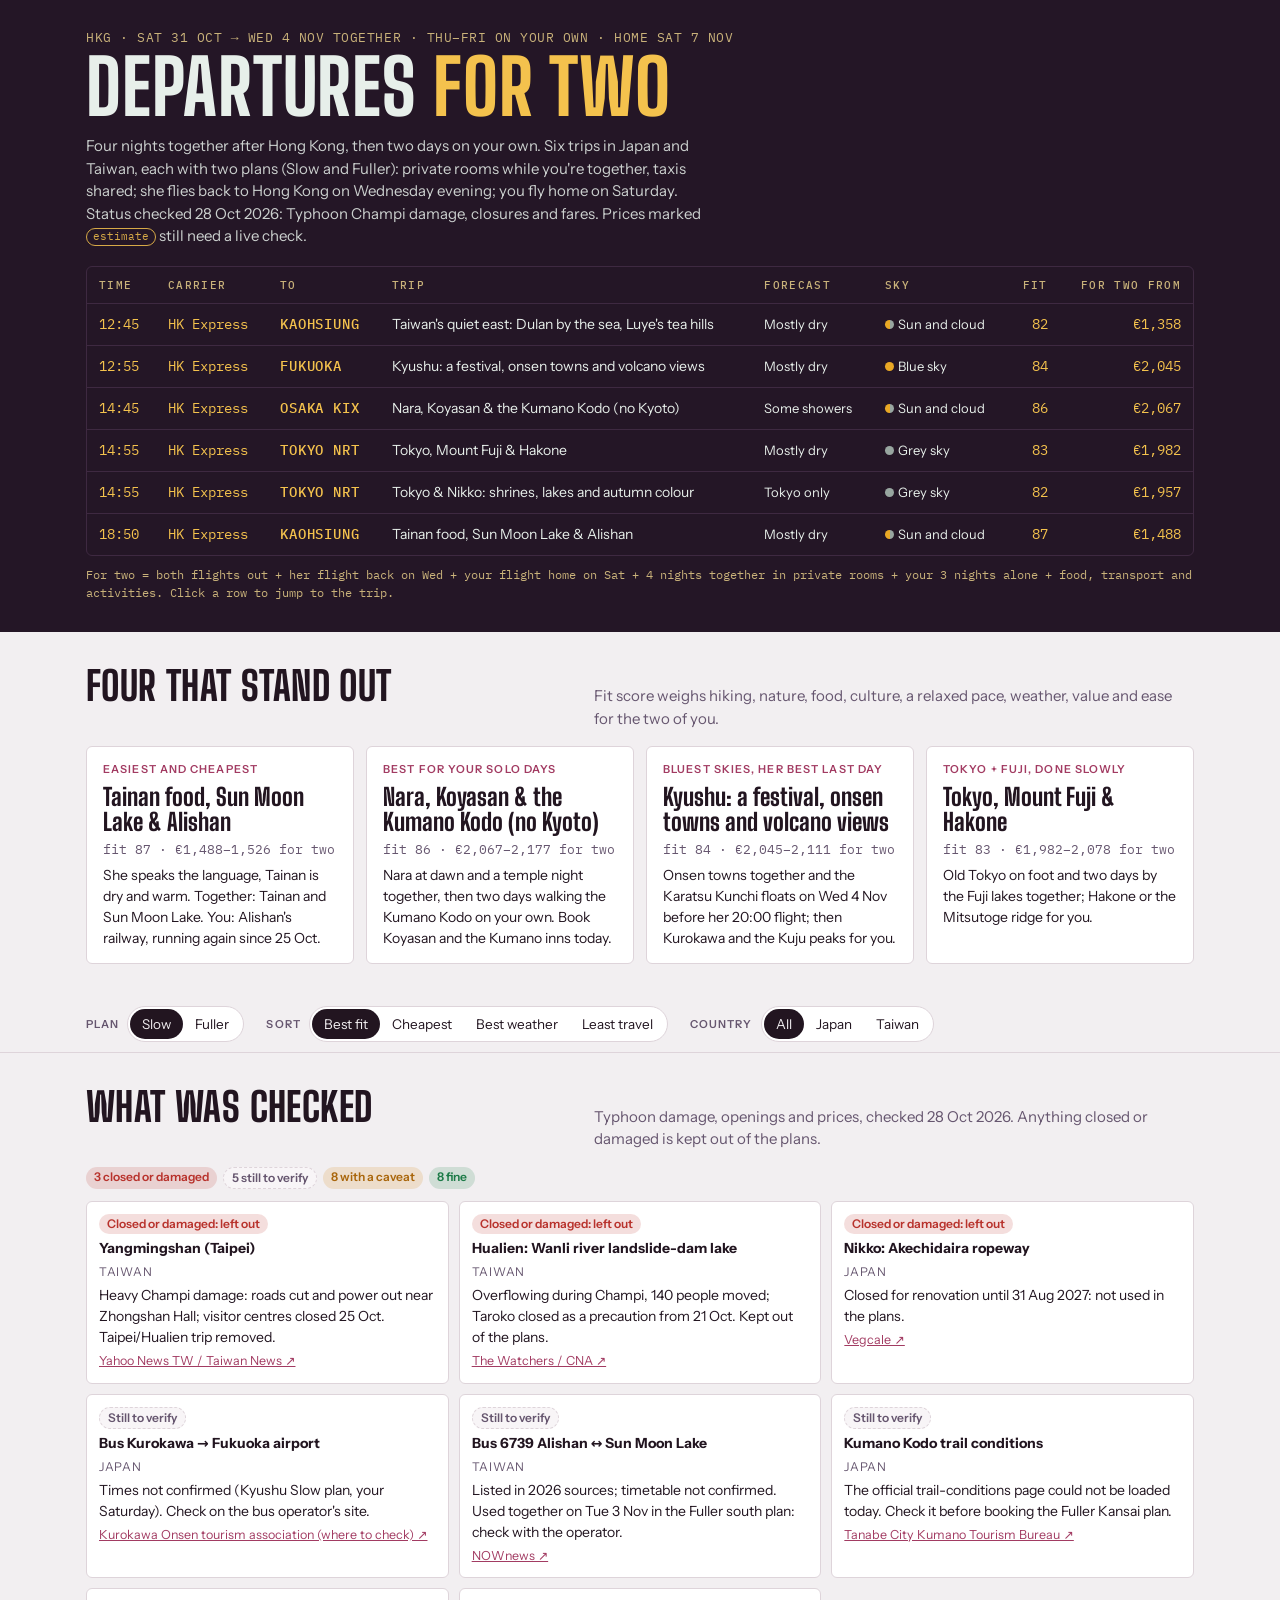
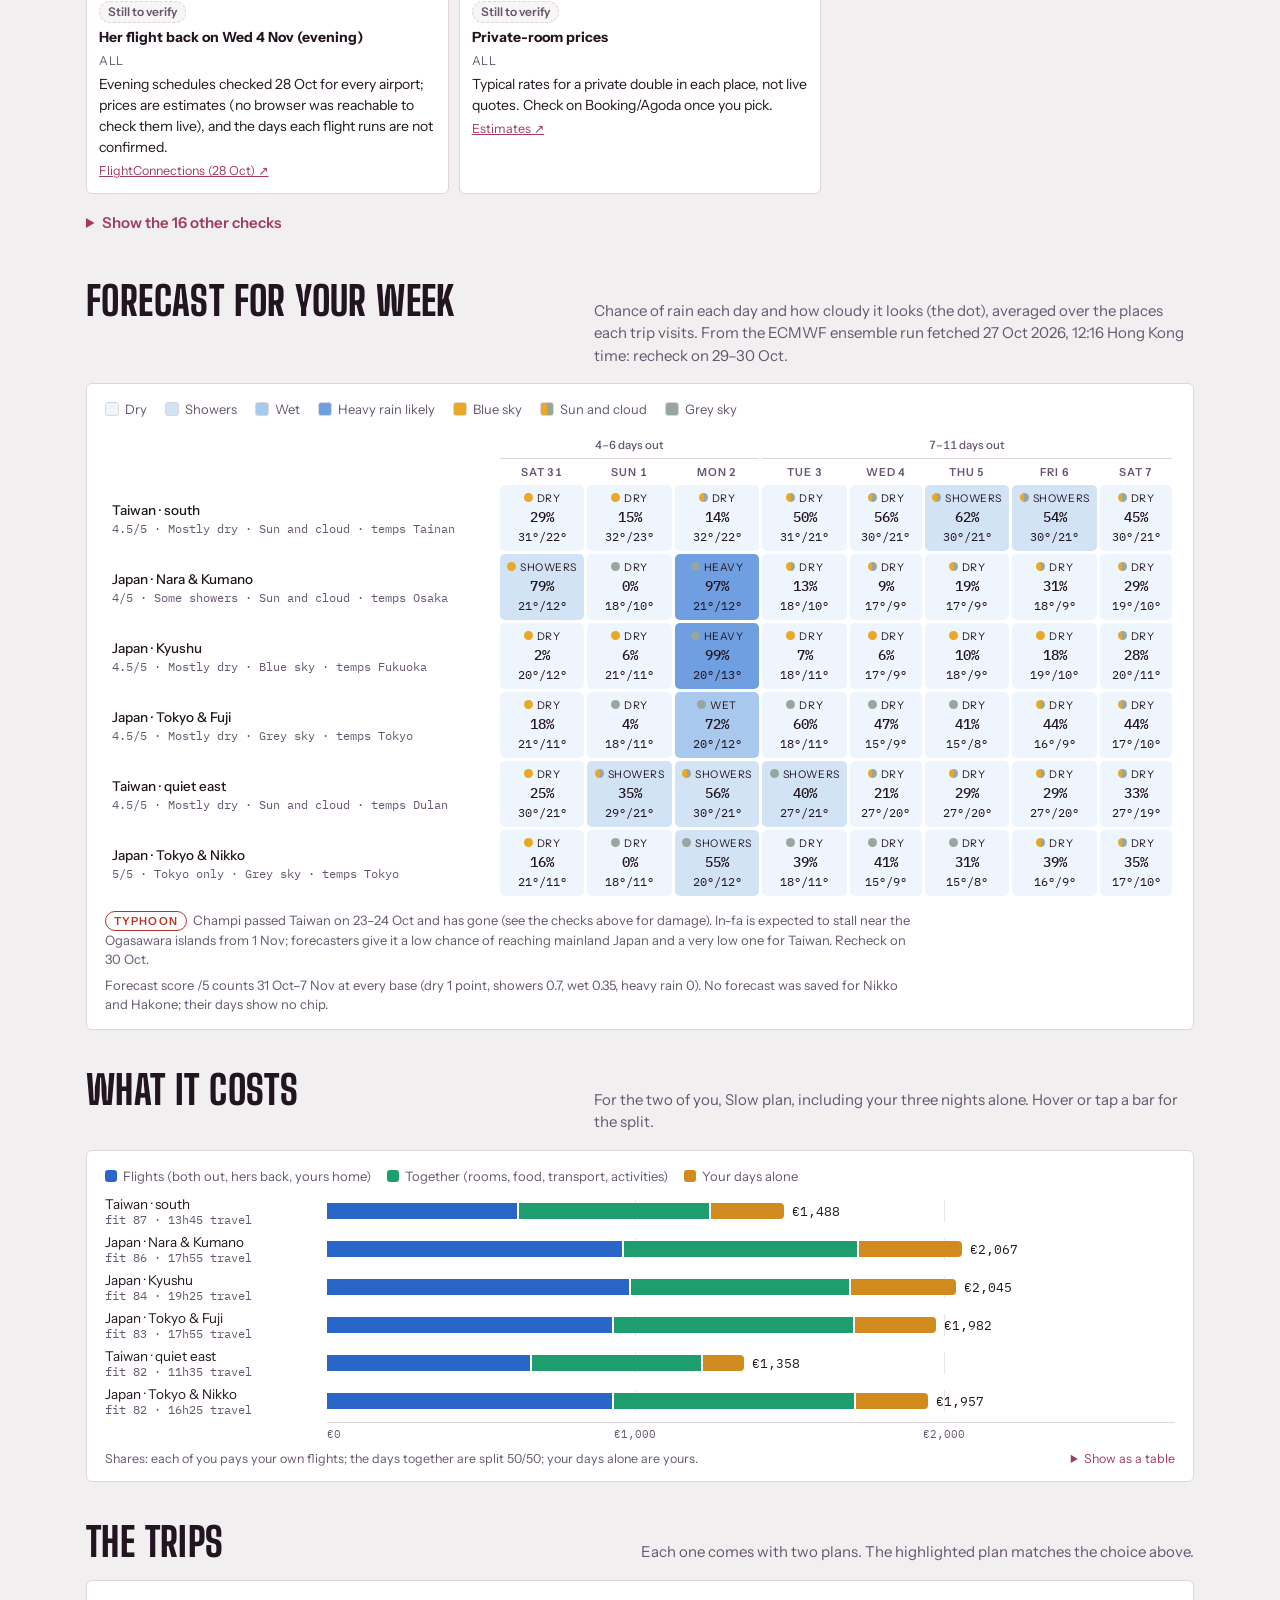
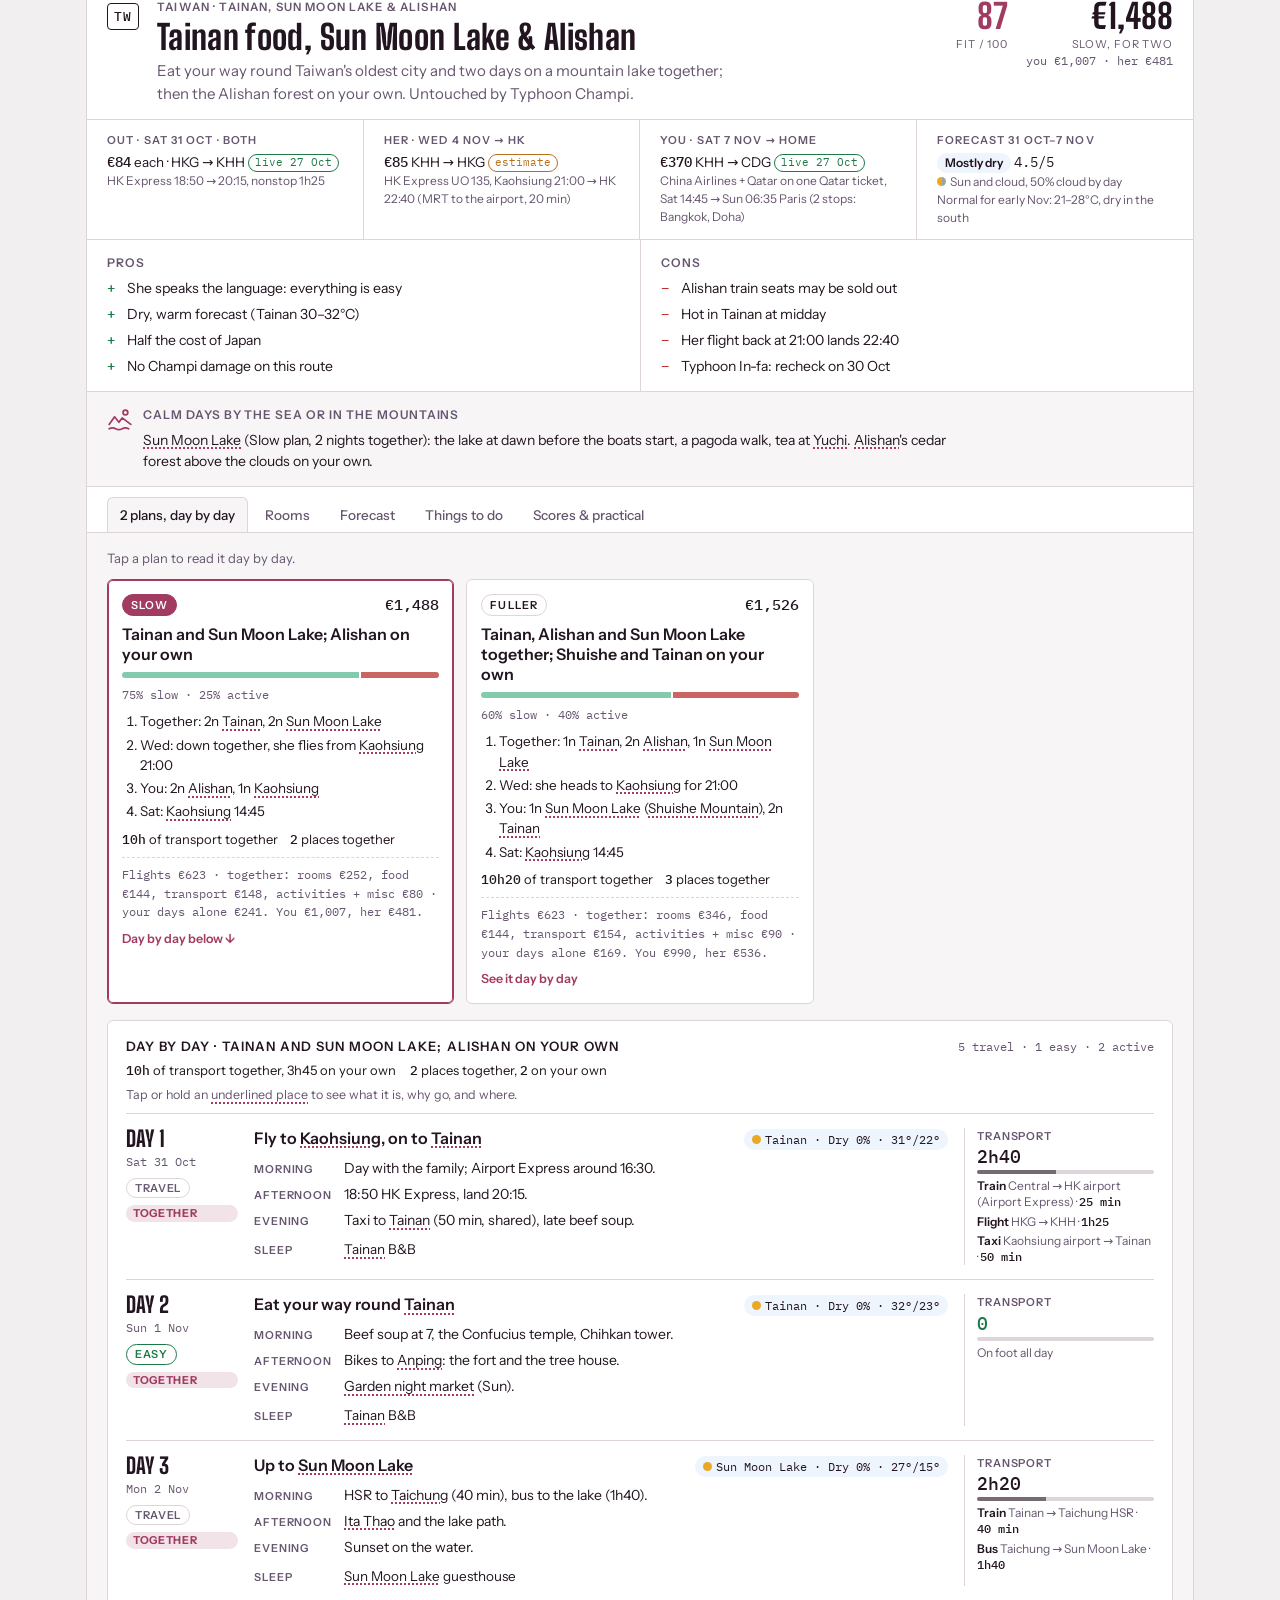
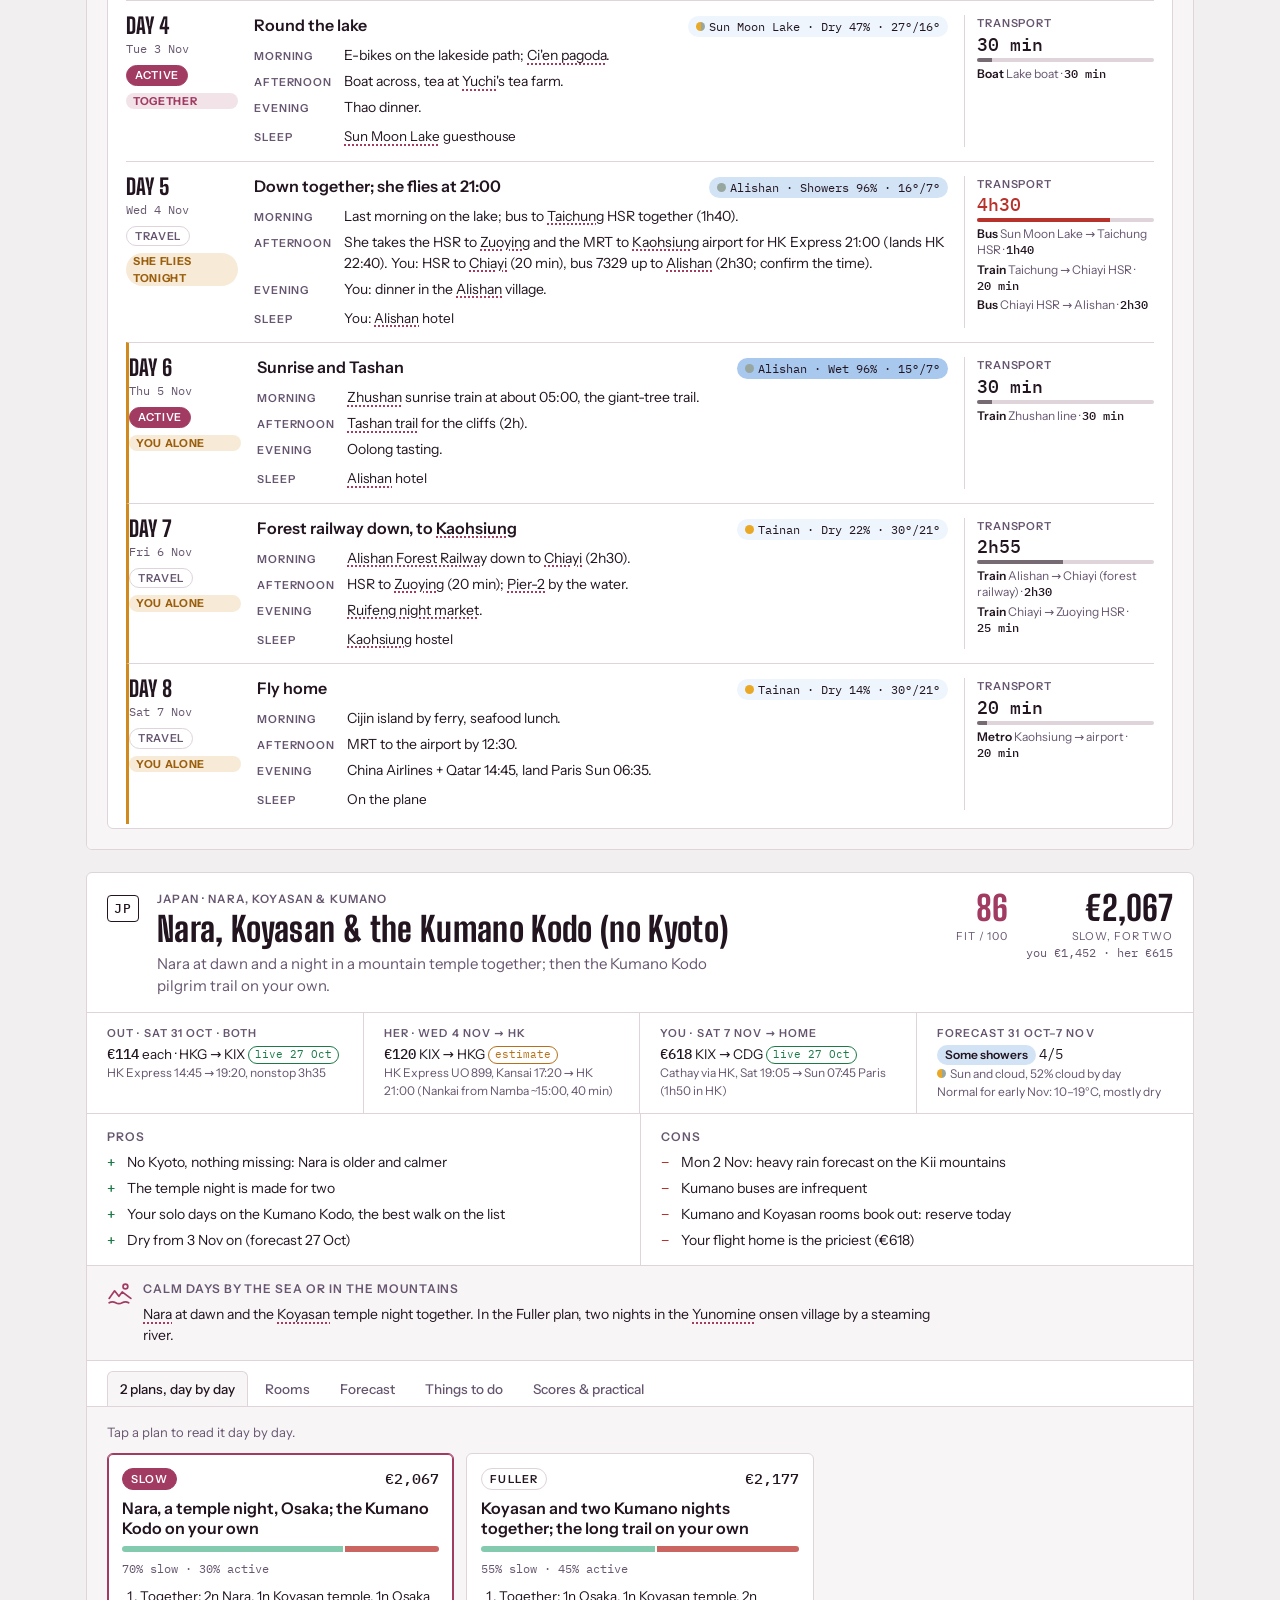
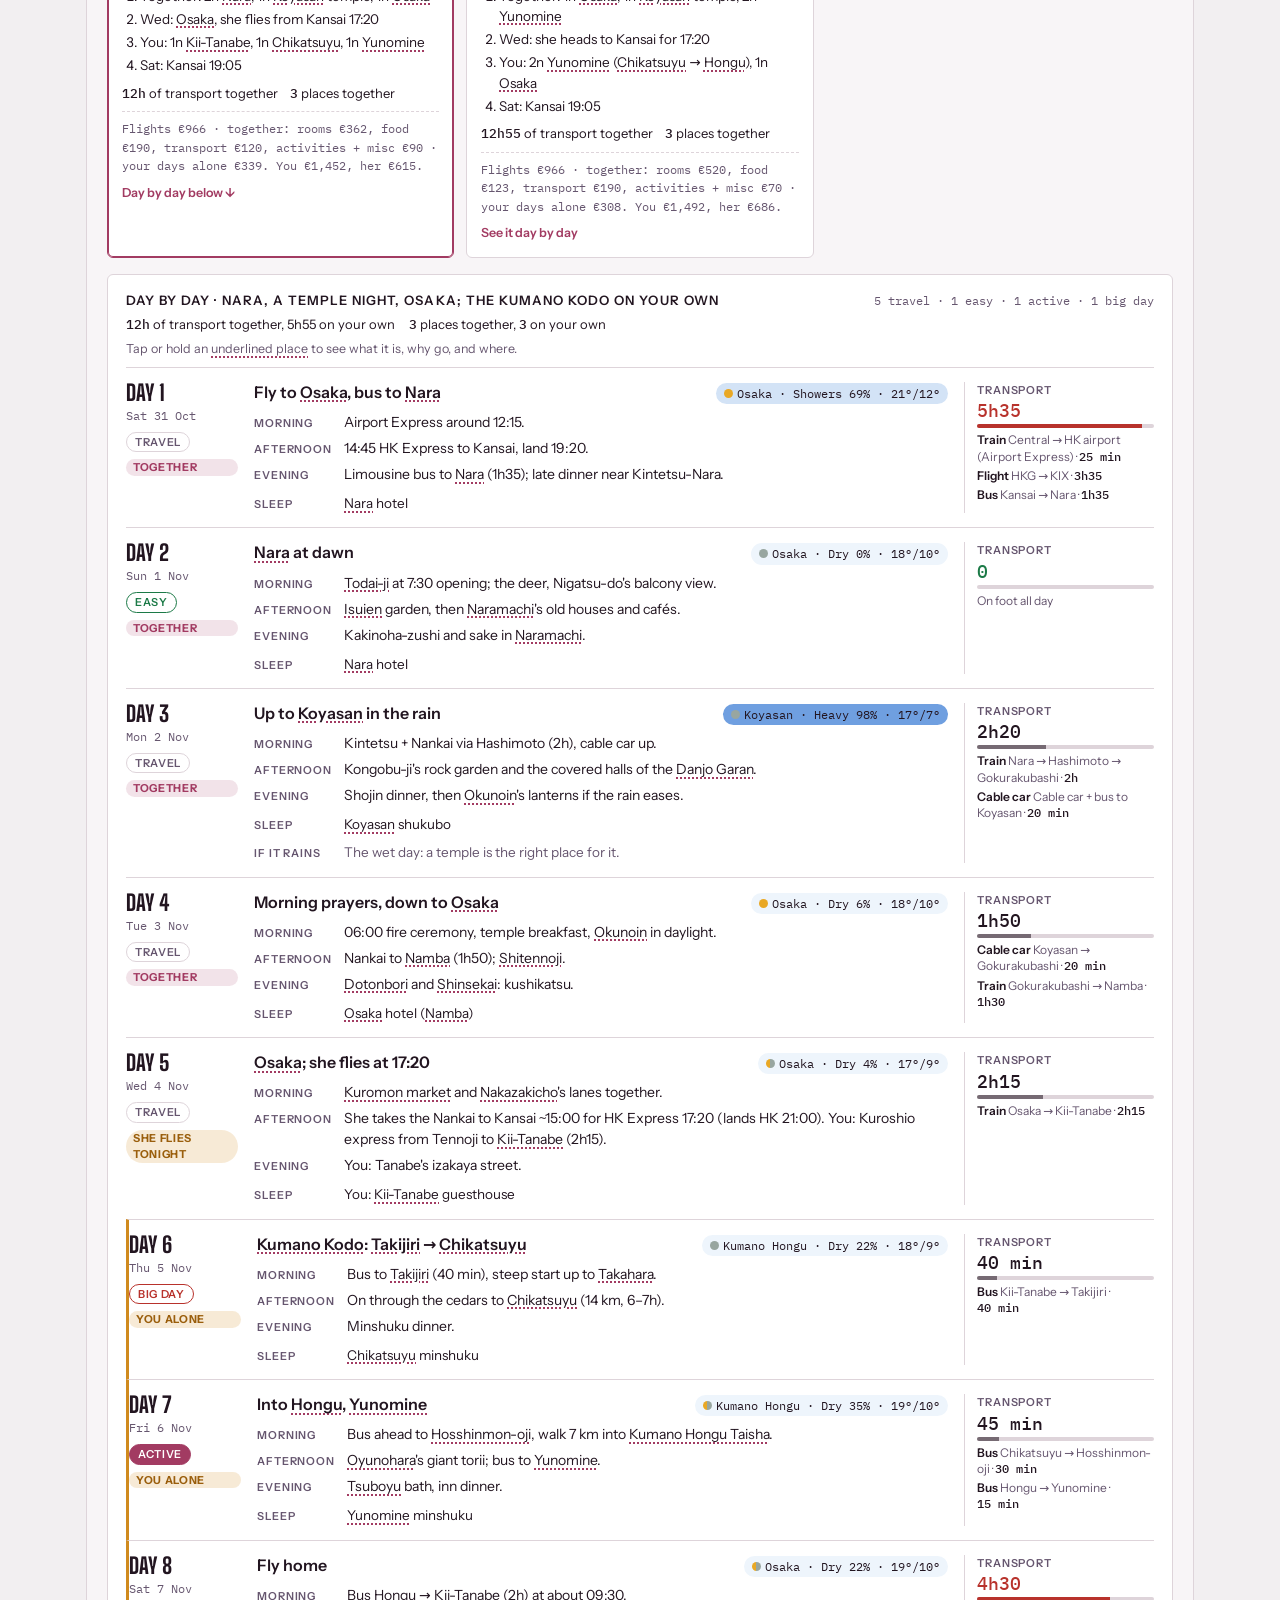
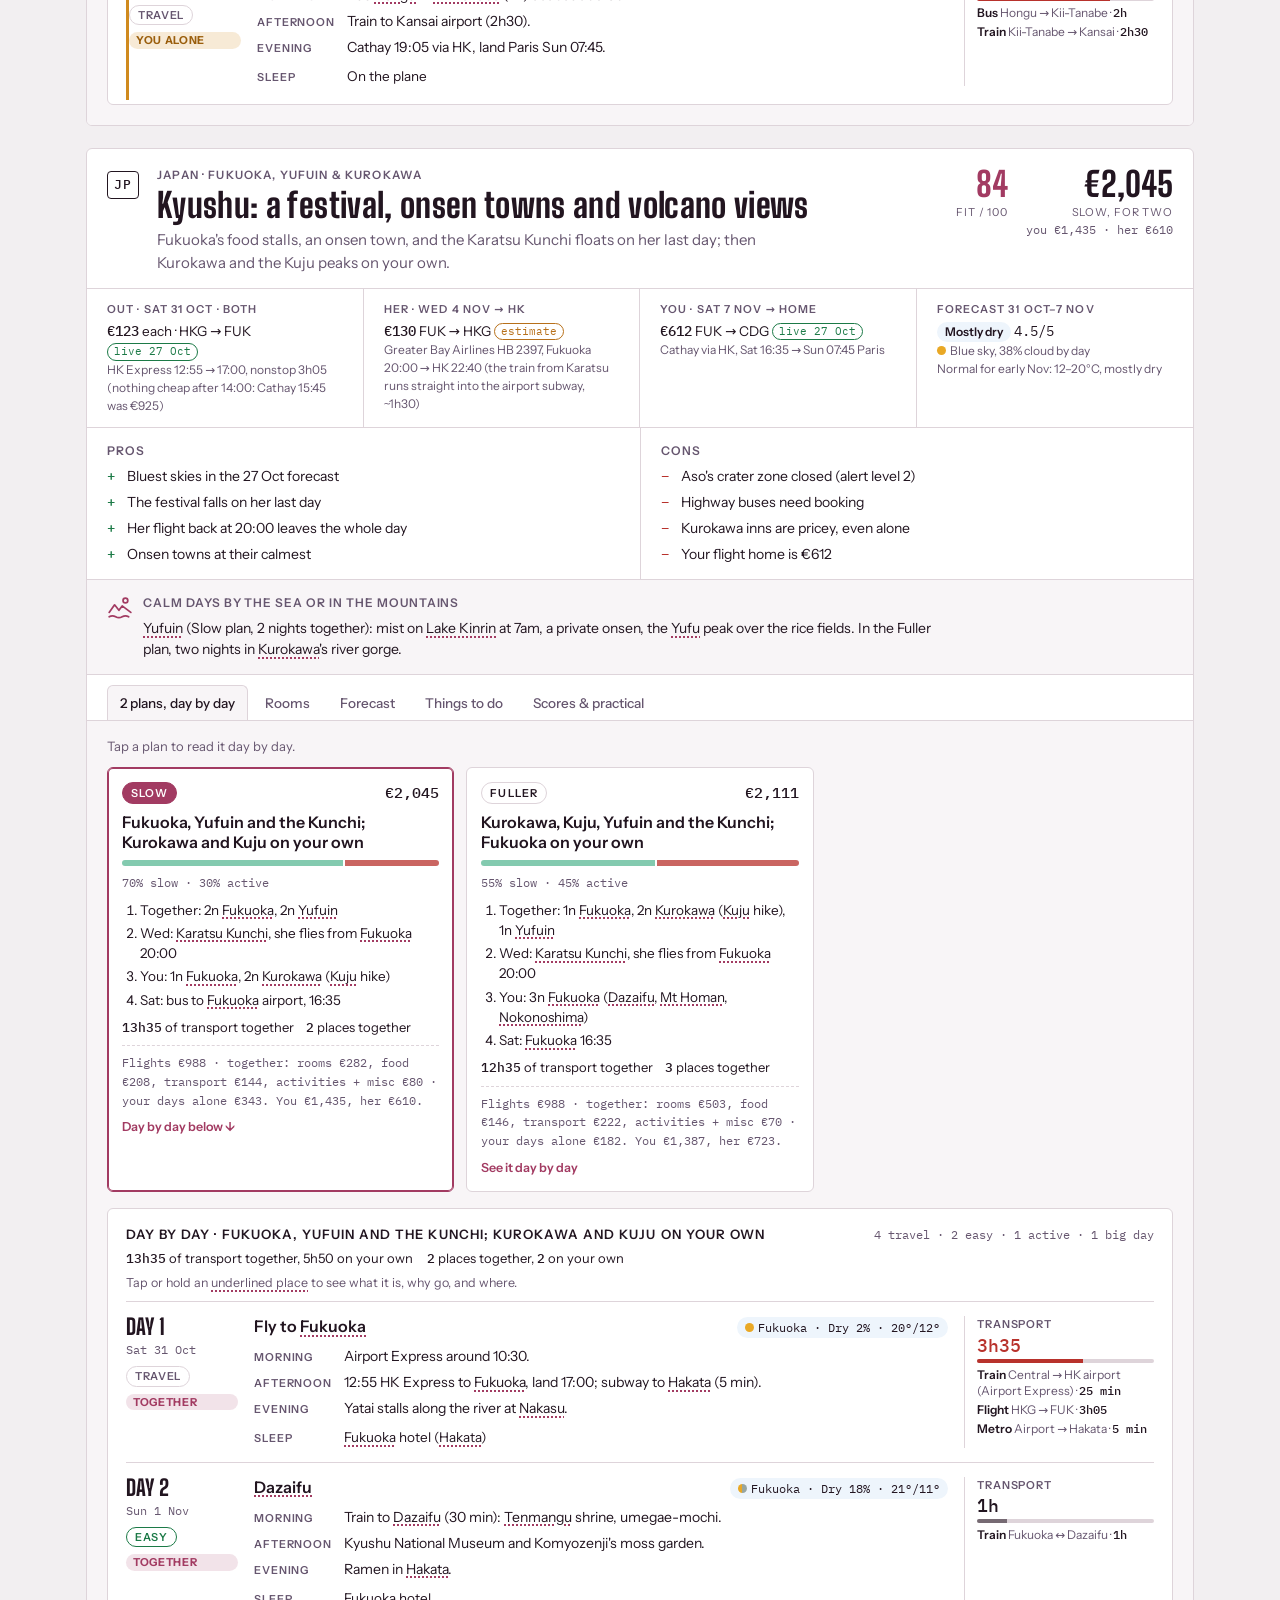
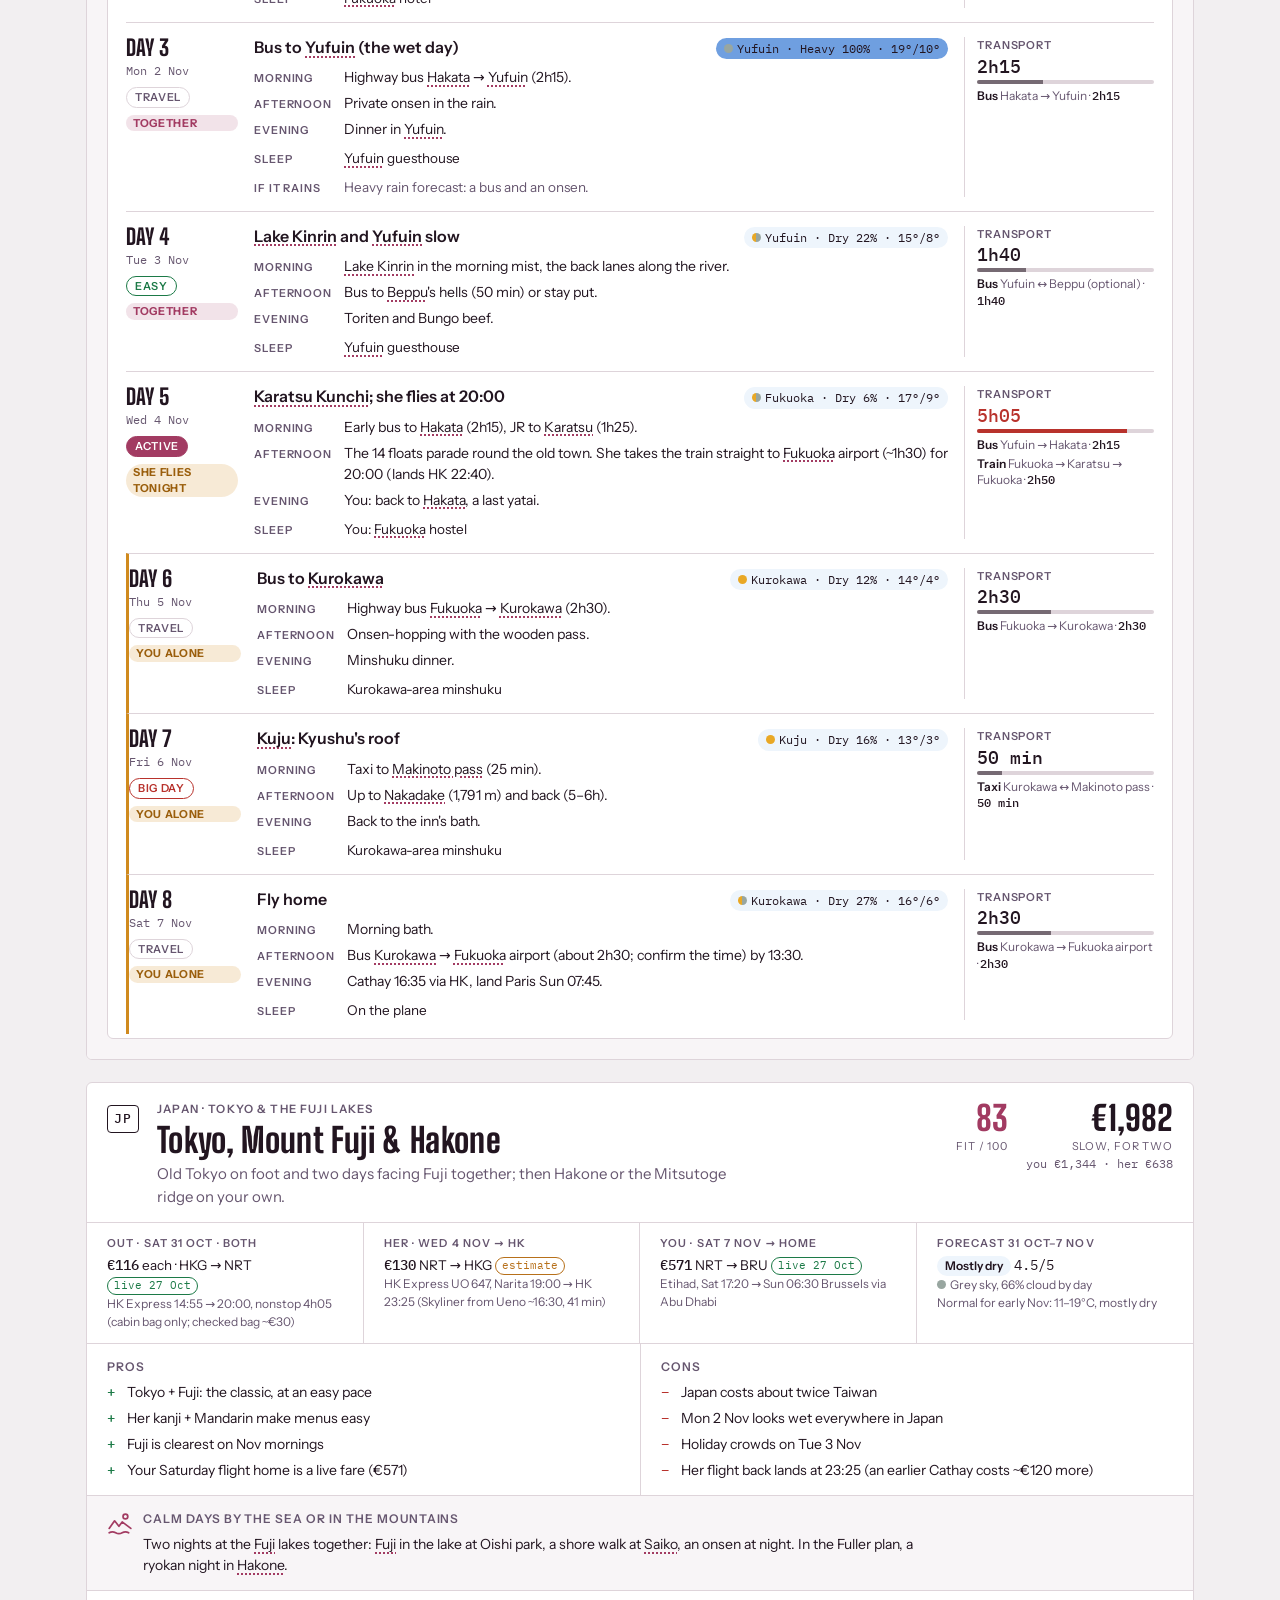
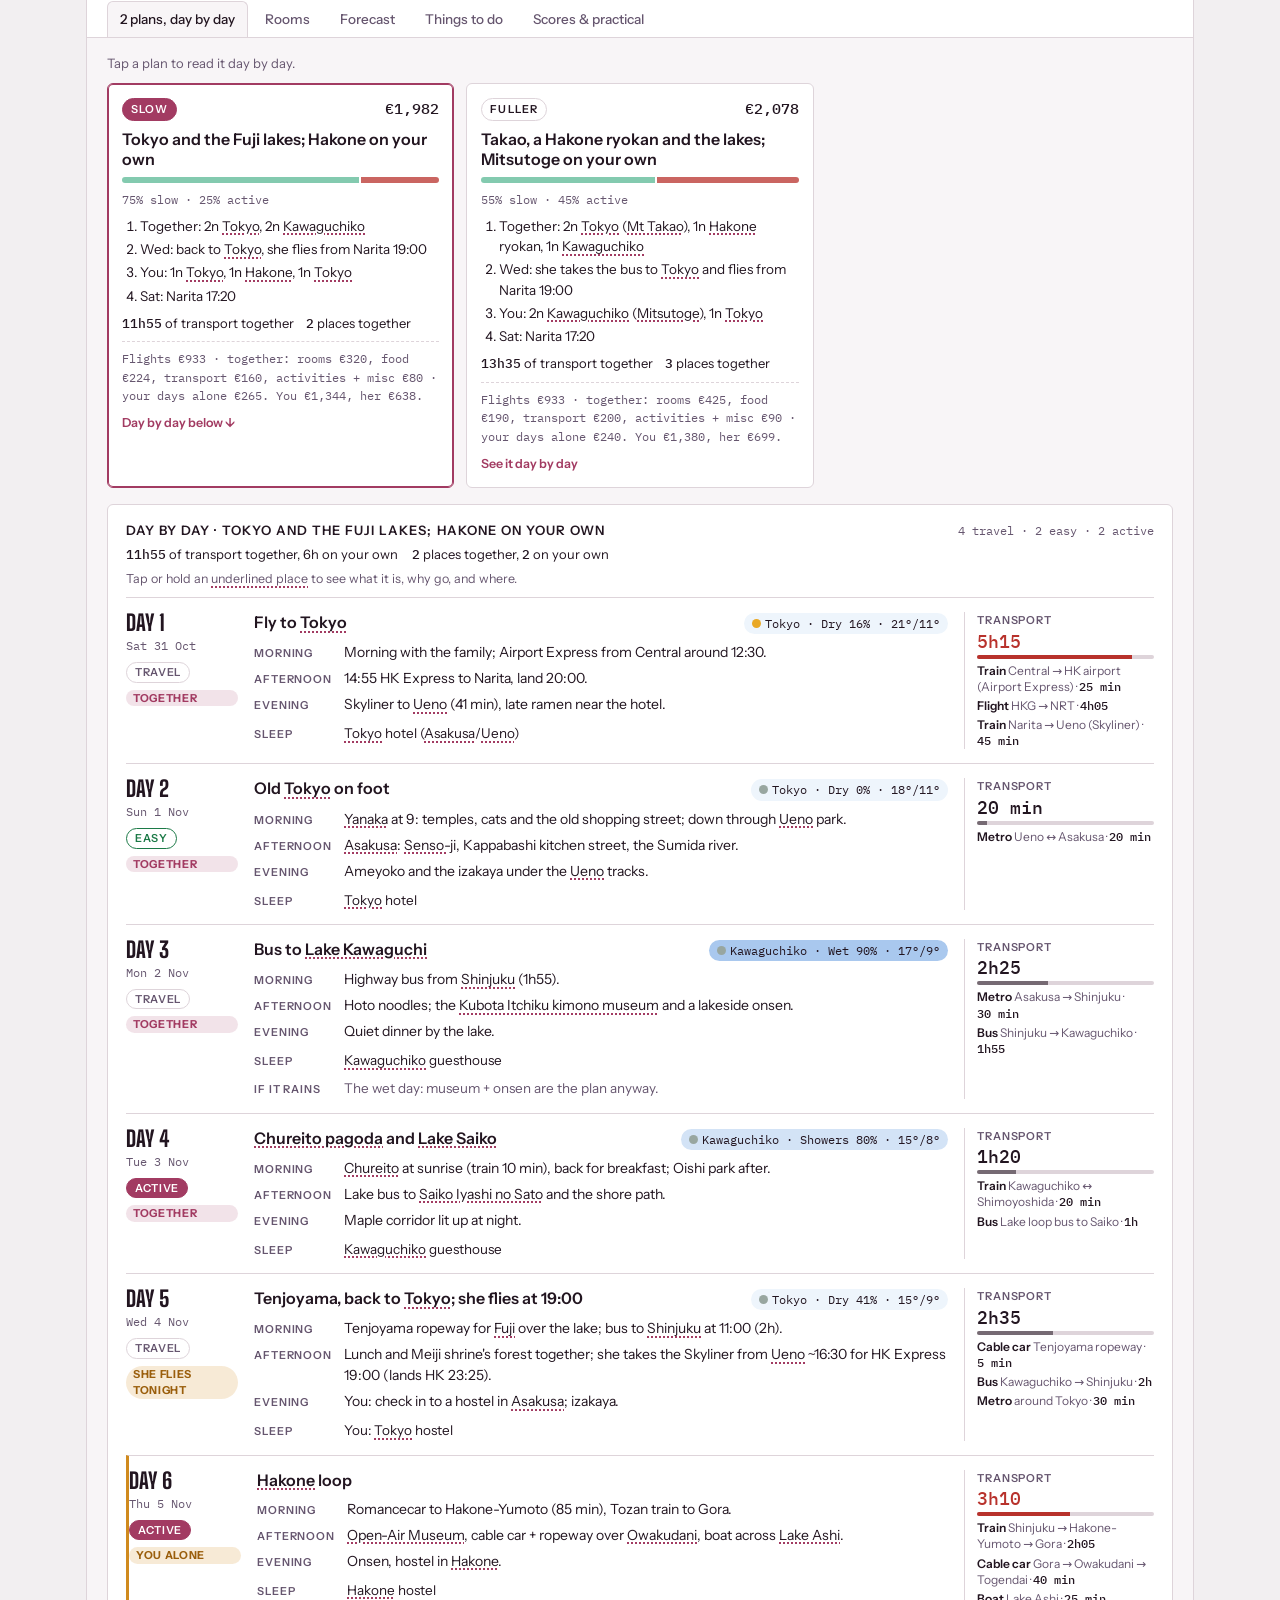
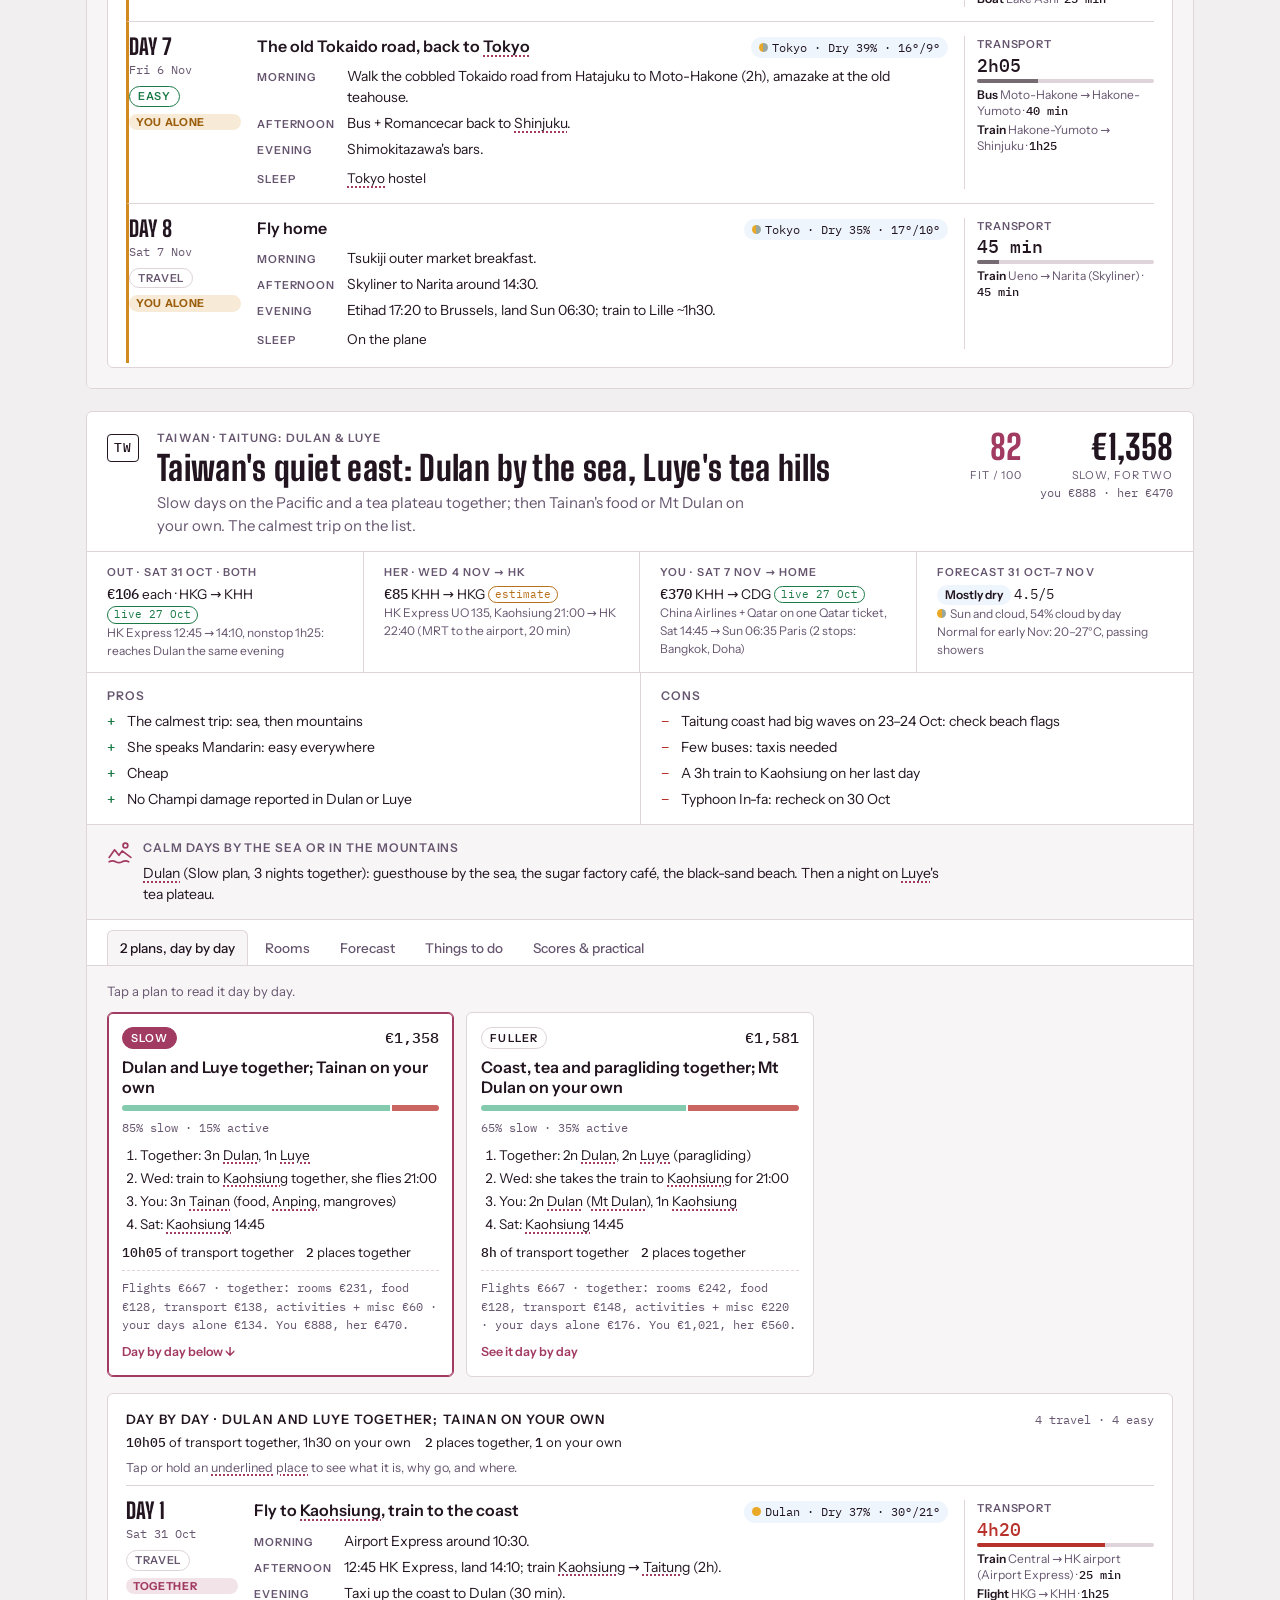
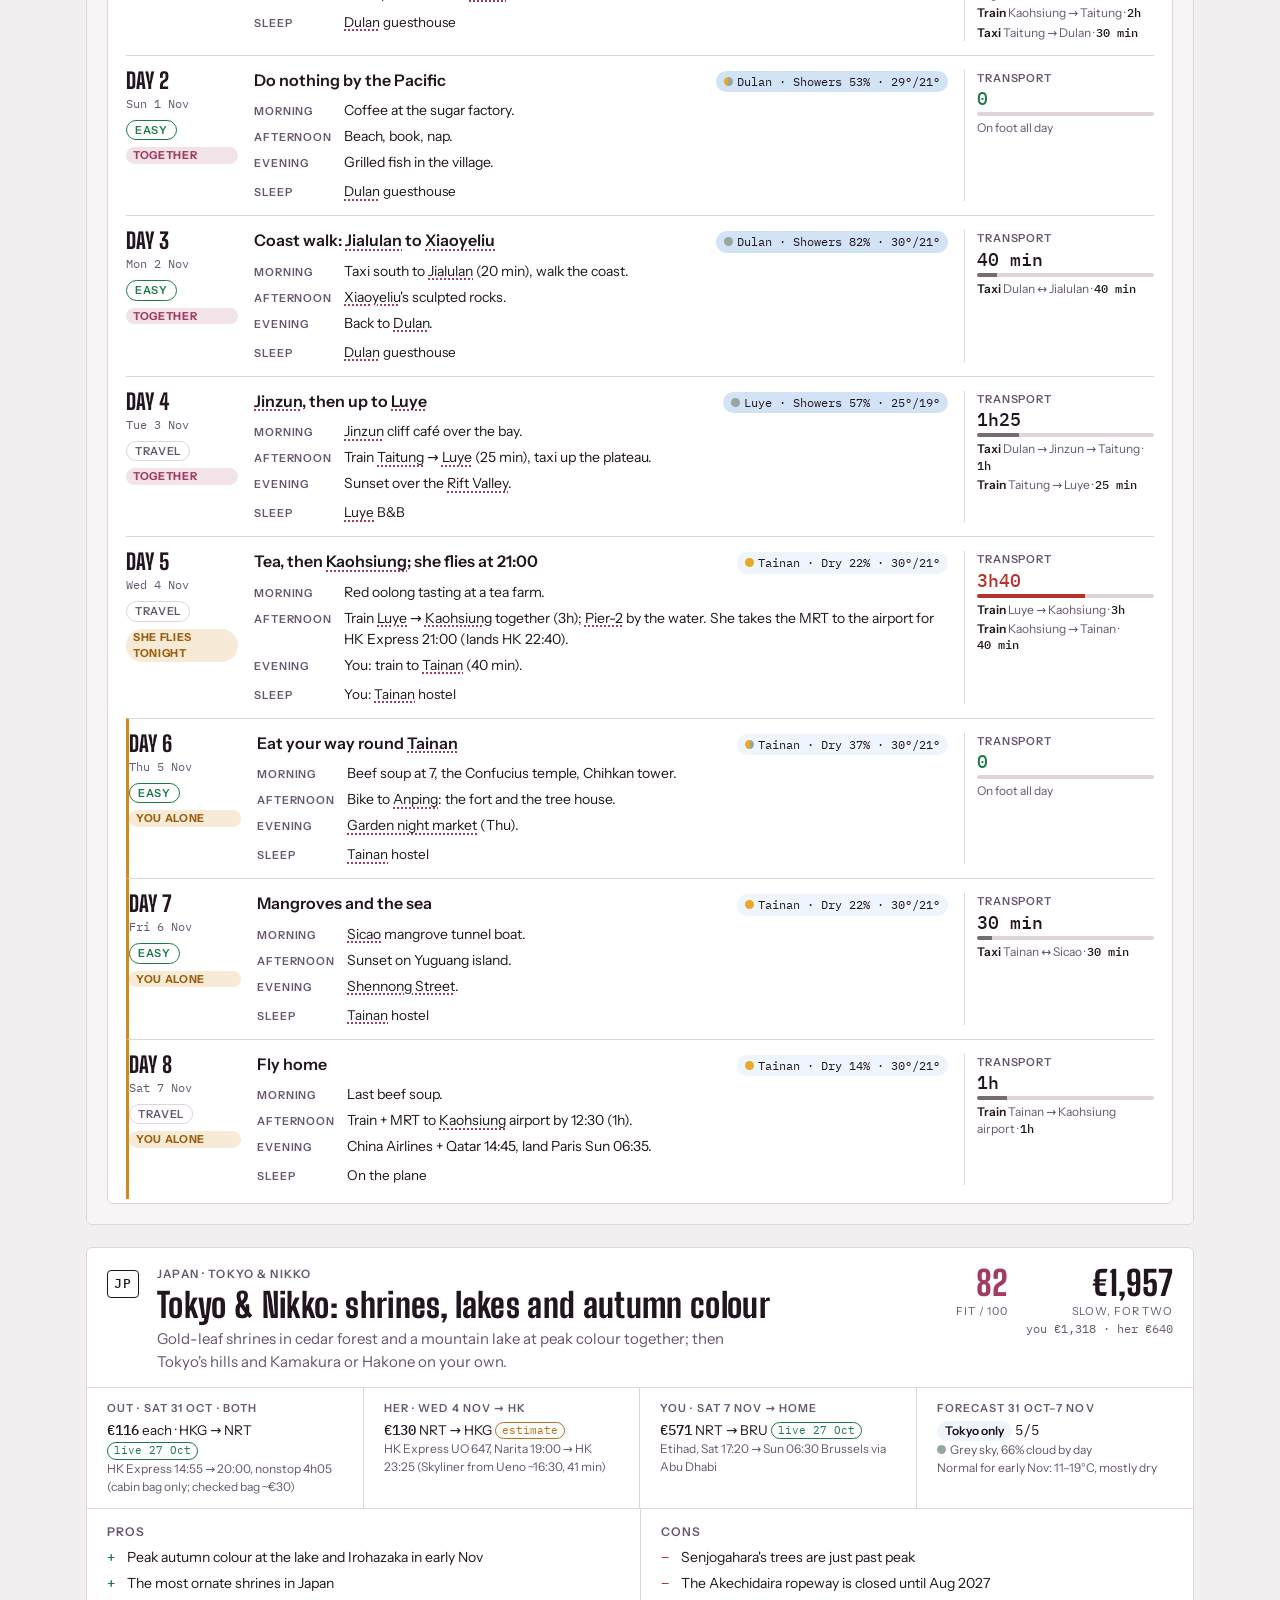
==== duo/index.html @ d46bee6d "Duo: together until Wed 4 Nov, solo Thu-Fri, home Sat; drop Vietnam She flies back to HK on Wed 4 No" ====
<!doctype html>
<html lang="en">
<head>
<meta charset="utf-8">
<meta name="viewport" content="width=device-width, initial-scale=1, viewport-fit=cover">
<title>Week for Two</title>
<meta name="description" content="Seven ways for two to spend the week after Hong Kong (31 Oct – 6 Nov 2026): flights, private rooms, checks after Typhoon Champi, forecast and day-by-day plans. Works offline.">
<meta name="theme-color" media="(prefers-color-scheme: light)" content="#F2EFF1">
<meta name="theme-color" media="(prefers-color-scheme: dark)" content="#161016">
<meta name="apple-mobile-web-app-capable" content="yes">
<meta name="mobile-web-app-capable" content="yes">
<meta name="apple-mobile-web-app-title" content="Duo Week">
<link rel="manifest" href="manifest.webmanifest">
<link rel="icon" type="image/png" sizes="32x32" href="../icons/favicon-32.png">
<link rel="apple-touch-icon" href="../icons/apple-touch-icon.png">
<style>

@font-face{font-family:'Big Shoulders Display';font-style:normal;font-weight:700;font-display:swap;src:url(../fonts/big-shoulders-display-latin-ext-700-normal.woff2) format('woff2');unicode-range:U+0100-02BA,U+02BD-02C5,U+02C7-02CC,U+02CE-02D7,U+02DD-02FF,U+0304,U+0308,U+0329,U+1D00-1DBF,U+1E00-1E9F,U+1EF2-1EFF,U+2020,U+20A0-20AB,U+20AD-20C0,U+2113,U+2C60-2C7F,U+A720-A7FF;}
@font-face{font-family:'Big Shoulders Display';font-style:normal;font-weight:700;font-display:swap;src:url(../fonts/big-shoulders-display-latin-700-normal.woff2) format('woff2');unicode-range:U+0000-00FF,U+0131,U+0152-0153,U+02BB-02BC,U+02C6,U+02DA,U+02DC,U+0304,U+0308,U+0329,U+2000-206F,U+20AC,U+2122,U+2191,U+2193,U+2212,U+2215,U+FEFF,U+FFFD;}
@font-face{font-family:'Big Shoulders Display';font-style:normal;font-weight:800;font-display:swap;src:url(../fonts/big-shoulders-display-latin-ext-800-normal.woff2) format('woff2');unicode-range:U+0100-02BA,U+02BD-02C5,U+02C7-02CC,U+02CE-02D7,U+02DD-02FF,U+0304,U+0308,U+0329,U+1D00-1DBF,U+1E00-1E9F,U+1EF2-1EFF,U+2020,U+20A0-20AB,U+20AD-20C0,U+2113,U+2C60-2C7F,U+A720-A7FF;}
@font-face{font-family:'Big Shoulders Display';font-style:normal;font-weight:800;font-display:swap;src:url(../fonts/big-shoulders-display-latin-800-normal.woff2) format('woff2');unicode-range:U+0000-00FF,U+0131,U+0152-0153,U+02BB-02BC,U+02C6,U+02DA,U+02DC,U+0304,U+0308,U+0329,U+2000-206F,U+20AC,U+2122,U+2191,U+2193,U+2212,U+2215,U+FEFF,U+FFFD;}
@font-face{font-family:'Instrument Sans';font-style:normal;font-weight:400;font-display:swap;src:url(../fonts/instrument-sans-latin-ext-400-normal.woff2) format('woff2');unicode-range:U+0100-02BA,U+02BD-02C5,U+02C7-02CC,U+02CE-02D7,U+02DD-02FF,U+0304,U+0308,U+0329,U+1D00-1DBF,U+1E00-1E9F,U+1EF2-1EFF,U+2020,U+20A0-20AB,U+20AD-20C0,U+2113,U+2C60-2C7F,U+A720-A7FF;}
@font-face{font-family:'Instrument Sans';font-style:normal;font-weight:400;font-display:swap;src:url(../fonts/instrument-sans-latin-400-normal.woff2) format('woff2');unicode-range:U+0000-00FF,U+0131,U+0152-0153,U+02BB-02BC,U+02C6,U+02DA,U+02DC,U+0304,U+0308,U+0329,U+2000-206F,U+20AC,U+2122,U+2191,U+2193,U+2212,U+2215,U+FEFF,U+FFFD;}
@font-face{font-family:'Instrument Sans';font-style:normal;font-weight:500;font-display:swap;src:url(../fonts/instrument-sans-latin-ext-500-normal.woff2) format('woff2');unicode-range:U+0100-02BA,U+02BD-02C5,U+02C7-02CC,U+02CE-02D7,U+02DD-02FF,U+0304,U+0308,U+0329,U+1D00-1DBF,U+1E00-1E9F,U+1EF2-1EFF,U+2020,U+20A0-20AB,U+20AD-20C0,U+2113,U+2C60-2C7F,U+A720-A7FF;}
@font-face{font-family:'Instrument Sans';font-style:normal;font-weight:500;font-display:swap;src:url(../fonts/instrument-sans-latin-500-normal.woff2) format('woff2');unicode-range:U+0000-00FF,U+0131,U+0152-0153,U+02BB-02BC,U+02C6,U+02DA,U+02DC,U+0304,U+0308,U+0329,U+2000-206F,U+20AC,U+2122,U+2191,U+2193,U+2212,U+2215,U+FEFF,U+FFFD;}
@font-face{font-family:'Instrument Sans';font-style:normal;font-weight:600;font-display:swap;src:url(../fonts/instrument-sans-latin-ext-600-normal.woff2) format('woff2');unicode-range:U+0100-02BA,U+02BD-02C5,U+02C7-02CC,U+02CE-02D7,U+02DD-02FF,U+0304,U+0308,U+0329,U+1D00-1DBF,U+1E00-1E9F,U+1EF2-1EFF,U+2020,U+20A0-20AB,U+20AD-20C0,U+2113,U+2C60-2C7F,U+A720-A7FF;}
@font-face{font-family:'Instrument Sans';font-style:normal;font-weight:600;font-display:swap;src:url(../fonts/instrument-sans-latin-600-normal.woff2) format('woff2');unicode-range:U+0000-00FF,U+0131,U+0152-0153,U+02BB-02BC,U+02C6,U+02DA,U+02DC,U+0304,U+0308,U+0329,U+2000-206F,U+20AC,U+2122,U+2191,U+2193,U+2212,U+2215,U+FEFF,U+FFFD;}
@font-face{font-family:'Instrument Sans';font-style:normal;font-weight:700;font-display:swap;src:url(../fonts/instrument-sans-latin-ext-700-normal.woff2) format('woff2');unicode-range:U+0100-02BA,U+02BD-02C5,U+02C7-02CC,U+02CE-02D7,U+02DD-02FF,U+0304,U+0308,U+0329,U+1D00-1DBF,U+1E00-1E9F,U+1EF2-1EFF,U+2020,U+20A0-20AB,U+20AD-20C0,U+2113,U+2C60-2C7F,U+A720-A7FF;}
@font-face{font-family:'Instrument Sans';font-style:normal;font-weight:700;font-display:swap;src:url(../fonts/instrument-sans-latin-700-normal.woff2) format('woff2');unicode-range:U+0000-00FF,U+0131,U+0152-0153,U+02BB-02BC,U+02C6,U+02DA,U+02DC,U+0304,U+0308,U+0329,U+2000-206F,U+20AC,U+2122,U+2191,U+2193,U+2212,U+2215,U+FEFF,U+FFFD;}
@font-face{font-family:'IBM Plex Mono';font-style:normal;font-weight:400;font-display:swap;src:url(../fonts/ibm-plex-mono-latin-ext-400-normal.woff2) format('woff2');unicode-range:U+0100-02BA,U+02BD-02C5,U+02C7-02CC,U+02CE-02D7,U+02DD-02FF,U+0304,U+0308,U+0329,U+1D00-1DBF,U+1E00-1E9F,U+1EF2-1EFF,U+2020,U+20A0-20AB,U+20AD-20C0,U+2113,U+2C60-2C7F,U+A720-A7FF;}
@font-face{font-family:'IBM Plex Mono';font-style:normal;font-weight:400;font-display:swap;src:url(../fonts/ibm-plex-mono-latin-400-normal.woff2) format('woff2');unicode-range:U+0000-00FF,U+0131,U+0152-0153,U+02BB-02BC,U+02C6,U+02DA,U+02DC,U+0304,U+0308,U+0329,U+2000-206F,U+20AC,U+2122,U+2191,U+2193,U+2212,U+2215,U+FEFF,U+FFFD;}
@font-face{font-family:'IBM Plex Mono';font-style:normal;font-weight:500;font-display:swap;src:url(../fonts/ibm-plex-mono-latin-ext-500-normal.woff2) format('woff2');unicode-range:U+0100-02BA,U+02BD-02C5,U+02C7-02CC,U+02CE-02D7,U+02DD-02FF,U+0304,U+0308,U+0329,U+1D00-1DBF,U+1E00-1E9F,U+1EF2-1EFF,U+2020,U+20A0-20AB,U+20AD-20C0,U+2113,U+2C60-2C7F,U+A720-A7FF;}
@font-face{font-family:'IBM Plex Mono';font-style:normal;font-weight:500;font-display:swap;src:url(../fonts/ibm-plex-mono-latin-500-normal.woff2) format('woff2');unicode-range:U+0000-00FF,U+0131,U+0152-0153,U+02BB-02BC,U+02C6,U+02DA,U+02DC,U+0304,U+0308,U+0329,U+2000-206F,U+20AC,U+2122,U+2191,U+2193,U+2212,U+2215,U+FEFF,U+FFFD;}


/* Layout: an airport departures board opens the page; below it a compare strip (cost bars) and one dossier per trip, each with three ways to spend the week. */
:root {
  --bg: #F2EFF1; --surface: #FFFFFF; --ink: #221520; --muted: #66566F; --line: #DED4DA; --soft: #F8F5F7;
  --accent: #A23B62; --accent-ink: #FFFFFF; --signal: #B8322C; --good: #1C7A47;
  --sun: #E9A825; --cloud: #98A6A0;
  --board: #241626; --board-line: #3E2941; --flap: #F4C24D; --flap-dim: #C9B27A; --board-ink: #E7EFEA;
  --s-flight: #2A66C8; --s-ground: #1E9E6E; --s-solo: #D08A1E;
  --wx-dry: #EEF5FC; --wx-show: #D3E3F6; --wx-wet: #A9C8EE; --wx-heavy: #6F9FE0;
  --f-display: "Big Shoulders Display", "Arial Narrow", "Roboto Condensed", sans-serif;
  --f-body: "Instrument Sans", "Segoe UI", system-ui, sans-serif;
  --f-mono: "IBM Plex Mono", ui-monospace, "SFMono-Regular", Menlo, monospace;
  --r: 6px;
}
@media (prefers-color-scheme: dark) { :root:not([data-theme="light"]) {
  --bg: #161016; --surface: #20171F; --ink: #F0E8EE; --muted: #B3A2B0; --line: #3A2C37; --soft: #261C25;
  --accent: #E58AAE; --accent-ink: #1A0710; --signal: #EF7A70; --good: #5CCB8E;
  --sun: #E8B04A; --cloud: #6F7E77;
  --board: #1A0F1B; --board-line: #352439; --flap: #F4C24D; --flap-dim: #B9A36A; --board-ink: #E7EFEA;
  --s-flight: #3E7FE0; --s-ground: #1F9E6D; --s-solo: #E8A848; --wx-dry: #17262C; --wx-show: #1D3650; --wx-wet: #274E80; --wx-heavy: #3566A8; color-scheme: dark; } }
:root[data-theme="dark"] {
  --bg: #161016; --surface: #20171F; --ink: #F0E8EE; --muted: #B3A2B0; --line: #3A2C37; --soft: #261C25;
  --accent: #E58AAE; --accent-ink: #1A0710; --signal: #EF7A70; --good: #5CCB8E;
  --sun: #E8B04A; --cloud: #6F7E77;
  --board: #1A0F1B; --board-line: #352439; --flap: #F4C24D; --flap-dim: #B9A36A; --board-ink: #E7EFEA;
  --s-flight: #3E7FE0; --s-ground: #1F9E6D; --s-solo: #E8A848; --wx-dry: #17262C; --wx-show: #1D3650; --wx-wet: #274E80; --wx-heavy: #3566A8; color-scheme: dark; }

* { box-sizing: border-box; }
body { background: var(--bg); color: var(--ink); font-family: var(--f-body); font-size: 15px; line-height: 1.5; }
body::before { content: ""; position: fixed; inset: 0 0 auto; height: env(safe-area-inset-top, 0px); z-index: 10; background: var(--bg); }
.wrap { max-width: 1140px; margin: 0 auto; padding-left: max(16px, env(safe-area-inset-left, 0px)); padding-right: max(16px, env(safe-area-inset-right, 0px)); }
h1, h2, h3 { font-family: var(--f-display); font-weight: 800; letter-spacing: .01em; line-height: 1.02; text-wrap: balance; margin: 0; }
h2 { font-size: clamp(28px, 4vw, 40px); text-transform: uppercase; }
h3 { font-size: clamp(26px, 3.2vw, 34px); }
h4 { font-size: 12px; text-transform: uppercase; letter-spacing: .08em; color: var(--muted); margin: 0 0 6px; font-weight: 600; }
p { margin: 0; }
a { color: var(--accent); }
.mono { font-family: var(--f-mono); }
.num { font-variant-numeric: tabular-nums; }
button { font: inherit; color: inherit; }
:focus-visible { outline: 2px solid var(--accent); outline-offset: 2px; }

/* ---------- hero / board ---------- */
.hero { background: var(--board); color: var(--board-ink); padding-block: 28px 30px; }
.hero-top { display: flex; flex-wrap: wrap; justify-content: space-between; gap: 12px 24px; align-items: end; margin-bottom: 18px; }
.hero h1 { font-size: clamp(40px, 7vw, 76px); text-transform: uppercase; color: var(--board-ink); }
.hero h1 span { color: var(--flap); }
.hero .sub { color: var(--flap-dim); font-family: var(--f-mono); font-size: 13px; letter-spacing: .04em; }
.hero .lede { max-width: 62ch; color: var(--board-ink); opacity: .86; margin-top: 10px; }
.board-wrap { overflow-x: auto; border: 1px solid var(--board-line); border-radius: var(--r); }
table.board { width: 100%; border-collapse: collapse; font-family: var(--f-mono); font-size: 14px; min-width: 760px; }
.board th { text-align: left; font-weight: 500; font-size: 11px; letter-spacing: .12em; text-transform: uppercase; color: var(--flap-dim); padding: 10px 12px; border-bottom: 1px solid var(--board-line); }
.board td { padding: 10px 12px; border-bottom: 1px solid var(--board-line); color: var(--flap); white-space: nowrap; font-variant-numeric: tabular-nums; }
.board tr:last-child td { border-bottom: 0; }
.board td.dest { font-weight: 500; letter-spacing: .06em; }
.board td.tripcol { color: var(--board-ink); font-family: var(--f-body); white-space: normal; min-width: 220px; }
.board td.right, .board th.right { text-align: right; }
.board tbody tr { cursor: pointer; }
.board tbody tr:hover td, .board tbody tr:focus-within td { background: var(--board-line); }
.board a { color: inherit; text-decoration: none; }
.board .rail { color: var(--board-ink); border: 1px solid var(--flap-dim); border-radius: 3px; padding: 0 5px; font-size: 11px; margin-left: 6px; }
.board-note { color: var(--flap-dim); font-family: var(--f-mono); font-size: 12px; margin-top: 10px; }

/* ---------- sections ---------- */
section { padding-block: 34px 6px; }
.sec-head { display: flex; flex-wrap: wrap; gap: 8px 20px; align-items: baseline; justify-content: space-between; margin-bottom: 16px; }
.sec-head p { color: var(--muted); max-width: 60ch; }

.picks { display: grid; grid-template-columns: repeat(auto-fit, minmax(240px, 1fr)); gap: 12px; }
.pick { background: var(--surface); border: 1px solid var(--line); border-radius: var(--r); padding: 14px 16px; display: grid; gap: 6px; align-content: start; text-decoration: none; color: inherit; }
.pick:hover { border-color: var(--accent); }
.pick .why { font-size: 11px; letter-spacing: .1em; text-transform: uppercase; color: var(--accent); font-weight: 600; }
.pick strong { font-family: var(--f-display); font-size: 24px; line-height: 1.05; font-weight: 800; }
.pick span.meta { font-family: var(--f-mono); font-size: 12.5px; color: var(--muted); }
.pick p { font-size: 14px; }

/* ---------- controls ---------- */
.controls { position: sticky; top: env(safe-area-inset-top, 0px); z-index: 5; background: var(--bg); border-bottom: 1px solid var(--line); padding-block: 10px; margin-top: 26px; }
.controls .wrap { display: flex; flex-wrap: wrap; gap: 10px 22px; align-items: center; }
.ctl { display: flex; align-items: center; gap: 8px; flex-wrap: wrap; }
.ctl > span { font-size: 11px; text-transform: uppercase; letter-spacing: .1em; color: var(--muted); font-weight: 600; }
.seg { display: inline-flex; border: 1px solid var(--line); border-radius: 999px; background: var(--surface); padding: 2px; flex-wrap: wrap; }
.seg button { border: 0; background: transparent; padding: 5px 12px; border-radius: 999px; cursor: pointer; font-size: 13.5px; }
.seg button[aria-pressed="true"] { background: var(--ink); color: var(--bg); }

/* ---------- chart ---------- */
.chart-card { background: var(--surface); border: 1px solid var(--line); border-radius: var(--r); padding: 16px 18px 12px; position: relative; }
.legend { display: flex; gap: 16px; flex-wrap: wrap; font-size: 13px; color: var(--muted); margin-bottom: 10px; }
.legend i { display: inline-block; width: 12px; height: 12px; border-radius: 3px; vertical-align: -1px; margin-right: 6px; }
.rows { display: grid; gap: 8px; }
.row { display: grid; grid-template-columns: minmax(130px, 210px) 1fr; gap: 12px; align-items: center; cursor: default; border-radius: 4px; }
.row:hover .lbl, .row:focus .lbl { color: var(--accent); }
.row .lbl { font-size: 13.5px; line-height: 1.2; min-width: 0; }
.row .lbl small { display: block; color: var(--muted); font-size: 11.5px; font-family: var(--f-mono); }
.track { position: relative; height: 22px; display: flex; align-items: center; }
.bar { display: flex; gap: 2px; height: 16px; position: relative; z-index: 1; }
.bar b { display: block; height: 100%; }
.bar b.f { background: var(--s-flight); border-radius: 0; }
.bar b.g { background: var(--s-ground); border-radius: 0 4px 4px 0; }
.track .val { font-family: var(--f-mono); font-size: 12.5px; margin-left: 8px; color: var(--ink); font-variant-numeric: tabular-nums; white-space: nowrap; }
.axis { display: grid; grid-template-columns: minmax(130px, 210px) 1fr; gap: 12px; margin-top: 6px; }
.ticks { position: relative; height: 18px; border-top: 1px solid var(--line); }
.ticks span { position: absolute; top: 3px; transform: translateX(-50%); font-family: var(--f-mono); font-size: 11px; color: var(--muted); }
.ticks span:first-child { transform: none; }
.gridlines { position: absolute; inset: 0; pointer-events: none; }
.gridlines i { position: absolute; top: 0; bottom: 0; width: 1px; background: var(--line); opacity: .6; }
.tip { position: absolute; z-index: 3; background: var(--ink); color: var(--bg); font-size: 12.5px; padding: 8px 10px; border-radius: 6px; pointer-events: none; min-width: 210px; box-shadow: 0 6px 18px rgba(0,0,0,.18); }
.tip b { display: block; font-size: 13px; margin-bottom: 2px; }
.tip .tl { display: flex; justify-content: space-between; gap: 14px; font-family: var(--f-mono); font-variant-numeric: tabular-nums; }
.chart-foot { display: flex; flex-wrap: wrap; justify-content: space-between; gap: 6px 16px; margin-top: 10px; font-size: 12.5px; color: var(--muted); }
details.tbl summary { cursor: pointer; color: var(--accent); }
.tbl-wrap { overflow-x: auto; margin-top: 8px; }
table.plain { border-collapse: collapse; width: 100%; font-size: 13px; min-width: 620px; }
table.plain th, table.plain td { padding: 6px 8px; border-bottom: 1px solid var(--line); text-align: left; font-variant-numeric: tabular-nums; }
table.plain th { font-size: 11px; text-transform: uppercase; letter-spacing: .08em; color: var(--muted); font-weight: 600; }
table.plain td.r, table.plain th.r { text-align: right; }

/* ---------- trip dossiers ---------- */
.trips { display: grid; gap: 22px; }
.trip { background: var(--surface); border: 1px solid var(--line); border-radius: var(--r); overflow: hidden; scroll-margin-top: 70px; }
.trip-head { display: grid; grid-template-columns: auto 1fr auto; gap: 14px 18px; padding: 18px 20px 14px; align-items: start; border-bottom: 1px solid var(--line); }
.cc { font-family: var(--f-mono); font-weight: 500; font-size: 13px; letter-spacing: .08em; border: 1.5px solid var(--ink); border-radius: 4px; padding: 3px 6px; margin-top: 4px; }
.eyebrow { font-size: 11.5px; text-transform: uppercase; letter-spacing: .1em; color: var(--muted); font-weight: 600; margin-bottom: 4px; }
.tag { color: var(--muted); margin-top: 6px; max-width: 60ch; }
.nums { display: flex; gap: 18px; text-align: right; }
.nums .n { display: block; font-family: var(--f-display); font-size: 34px; font-weight: 800; line-height: 1; font-variant-numeric: tabular-nums; }
.nums .l { display: block; font-size: 11px; color: var(--muted); text-transform: uppercase; letter-spacing: .08em; margin-top: 3px; }
.nums .rg { display: block; font-family: var(--f-mono); font-size: 11.5px; color: var(--muted); }
.fitpill { color: var(--accent); }
.facts { display: grid; grid-template-columns: repeat(4, minmax(0, 1fr)); margin: 0; border-bottom: 1px solid var(--line); }
.facts div { padding: 12px 20px; border-right: 1px solid var(--line); min-width: 0; }
.facts div:last-child { border-right: 0; }
.facts dt { font-size: 11px; text-transform: uppercase; letter-spacing: .1em; color: var(--muted); font-weight: 600; }
.facts dd { margin: 3px 0 0; font-size: 13.5px; }
.facts dd .price { font-family: var(--f-mono); font-weight: 500; }
.facts dd small { display: block; color: var(--muted); font-size: 12px; }
.wx { display: inline-flex; gap: 3px; vertical-align: 1px; margin-left: 6px; }
.wx i { width: 7px; height: 7px; border-radius: 50%; background: var(--line); display: inline-block; }
.wx i.on { background: var(--accent); }
.pc { display: grid; grid-template-columns: 1fr 1fr; gap: 0; border-bottom: 1px solid var(--line); }
.pc > div { padding: 14px 20px; min-width: 0; }
.pc > div + div { border-left: 1px solid var(--line); }
.pc ul { margin: 0; padding: 0; list-style: none; display: grid; gap: 5px; font-size: 14px; }
.pc li { display: grid; grid-template-columns: 14px 1fr; gap: 6px; }
.pc li::before { font-family: var(--f-mono); font-weight: 500; }
.pros li::before { content: "+"; color: var(--good); }
.cons li::before { content: "–"; color: var(--signal); }
.tabs { display: flex; gap: 4px; padding: 10px 20px 0; flex-wrap: wrap; }
.tabs button { border: 1px solid transparent; border-bottom: 0; background: transparent; padding: 7px 12px; border-radius: 6px 6px 0 0; cursor: pointer; font-size: 13.5px; color: var(--muted); font-weight: 500; }
.tabs button[aria-selected="true"] { background: var(--soft); border-color: var(--line); color: var(--ink); }
@media (max-width: 560px) { .tabs { flex-wrap: nowrap; overflow-x: auto; scrollbar-width: none; padding: 10px 12px 0; } .tabs button { flex: none; white-space: nowrap; padding: 7px 10px; } }
.panel { background: var(--soft); border-top: 1px solid var(--line); padding: 16px 20px 20px; }
.opts { display: grid; grid-template-columns: repeat(3, minmax(0, 1fr)); gap: 12px; }
.opt { background: var(--surface); border: 1px solid var(--line); border-radius: var(--r); padding: 14px; display: grid; gap: 8px; align-content: start; min-width: 0; }
.opt.sel { border-color: var(--accent); box-shadow: inset 0 0 0 1px var(--accent); }
.opt-top { display: flex; justify-content: space-between; align-items: center; gap: 8px; }
.chip { font-size: 11px; text-transform: uppercase; letter-spacing: .1em; font-weight: 600; border: 1px solid var(--line); border-radius: 999px; padding: 2px 8px; }
.opt.sel .chip { background: var(--accent); color: var(--accent-ink); border-color: var(--accent); }
.opt-cost { font-family: var(--f-mono); font-weight: 500; font-size: 15px; font-variant-numeric: tabular-nums; }
.opt h5 { margin: 0; font-size: 16px; font-weight: 600; line-height: 1.25; }
.mix { display: flex; height: 6px; border-radius: 3px; overflow: hidden; gap: 2px; }
.mix .c { background: var(--s-ground); opacity: .55; }
.mix .a { background: var(--signal); opacity: .75; }
.mixl { font-size: 11.5px; color: var(--muted); font-family: var(--f-mono); }
.opt ol { margin: 0; padding-left: 18px; font-size: 13.5px; display: grid; gap: 3px; }
.bd { font-size: 12px; color: var(--muted); font-family: var(--f-mono); line-height: 1.55; border-top: 1px dashed var(--line); padding-top: 8px; }
.opt-tt { font-size: 13px; display: flex; flex-wrap: wrap; gap: 4px 12px; }
.opt-tt b { font-family: var(--f-mono); font-weight: 500; }
.calm { padding: 14px 20px; border-bottom: 1px solid var(--line); background: var(--soft); display: grid; grid-template-columns: 26px minmax(0, 1fr); gap: 10px; align-items: start; }
.calm svg { width: 26px; height: 26px; color: var(--accent); }
.calm p { font-size: 14px; max-width: 90ch; }
.sk { display: inline-block; width: 9px; height: 9px; border-radius: 50%; vertical-align: 0; margin-right: 4px; background: var(--cloud); }
.sk-blue { background: var(--sun); }
.sk-mixed { background: linear-gradient(90deg, var(--sun) 50%, var(--cloud) 50%); }
.day-tr { border-left: 1px solid var(--line); padding-left: 12px; display: grid; gap: 4px; align-content: start; font-size: 12px; }
.day-tr .tt { font-family: var(--f-mono); font-weight: 500; font-size: 18px; line-height: 1; }
.day-tr .ttl { font-size: 11px; text-transform: uppercase; letter-spacing: .08em; color: var(--muted); font-weight: 600; }
.day-tr .ttbar { height: 4px; border-radius: 2px; background: var(--line); overflow: hidden; }
.day-tr .ttbar b { display: block; height: 100%; background: var(--ink); opacity: .55; }
.day-tr.tr-high .tt { color: var(--signal); } .day-tr.tr-high .ttbar b { background: var(--signal); opacity: 1; }
.day-tr.tr-none .tt { color: var(--good); }
.day-tr ul { list-style: none; margin: 0; padding: 0; display: grid; gap: 3px; color: var(--muted); line-height: 1.35; }
.day-tr li i { font-style: normal; font-weight: 600; color: var(--ink); }
.day-tr li b { font-family: var(--f-mono); font-weight: 500; color: var(--ink); white-space: nowrap; }
.day-tr .ride { color: var(--accent); font-weight: 600; }
.wk { display: flex; flex-wrap: wrap; gap: 6px 14px; font-size: 13px; margin: 2px 0 6px; }
.wk b { font-family: var(--f-mono); font-weight: 500; }
.todo { display: grid; grid-template-columns: repeat(2, minmax(0, 1fr)); gap: 18px 24px; }
.todo ul { margin: 0; padding-left: 18px; display: grid; gap: 4px; font-size: 14px; }
.todo.bike > div:first-child { grid-column: 1 / -1; border-left: 3px solid var(--accent); padding-left: 12px; }
.adv { display: grid; gap: 8px; }
.adv div { background: var(--surface); border: 1px solid var(--line); border-radius: var(--r); padding: 10px 12px; }
.adv b { display: block; font-weight: 600; }
.adv .p { font-family: var(--f-mono); font-size: 12.5px; color: var(--accent); }
.adv small { color: var(--muted); display: block; font-size: 12.5px; }
.prac { display: grid; grid-template-columns: minmax(0, 1fr) minmax(0, 1fr); gap: 18px 28px; }
.sb { display: grid; grid-template-columns: 130px 1fr 18px; gap: 8px; align-items: center; font-size: 13px; }
.sb .t { height: 6px; background: var(--line); border-radius: 3px; overflow: hidden; }
.sb .t b { display: block; height: 100%; background: var(--accent); border-radius: 3px; }
.sb .v { font-family: var(--f-mono); font-size: 12px; text-align: right; }
.prac p { font-size: 14px; }
.prac p + p { margin-top: 8px; }
.prac .k { font-weight: 600; }

/* ---------- place notes (tap or hold a place name) ---------- */
.pl { text-decoration: underline dotted; text-decoration-color: var(--accent); text-decoration-thickness: 1.5px; text-underline-offset: 3px; cursor: pointer; border-radius: 3px; -webkit-touch-callout: none; -webkit-user-select: none; user-select: none; -webkit-tap-highlight-color: transparent; }
.pl:hover, .pl.on, .pl:active { background: color-mix(in srgb, var(--accent) 16%, transparent); }
.pl:focus-visible { outline: 2px solid var(--accent); outline-offset: 1px; }
.pl-hint { margin: 2px 0 8px; font-size: 12.5px; color: var(--muted); }
.pl-hint i { font-style: normal; text-decoration: underline dotted; text-decoration-color: var(--accent); text-decoration-thickness: 1.5px; text-underline-offset: 3px; }
#placecard { position: fixed; left: 50%; transform: translateX(-50%); bottom: calc(14px + env(safe-area-inset-bottom, 0px)); width: min(460px, calc(100vw - 24px)); max-height: 62vh; overflow: auto; z-index: 100; background: var(--surface); color: var(--ink); border: 1px solid var(--line); border-top: 3px solid var(--accent); border-radius: 10px; box-shadow: 0 12px 32px rgba(0, 0, 0, .28); padding: 10px 14px 14px 16px; }
#placecard[hidden] { display: none; }
.pc-h { display: flex; justify-content: space-between; align-items: center; gap: 10px; }
.pc-h b { font-family: var(--f-display); font-weight: 800; font-size: 23px; line-height: 1.1; letter-spacing: .01em; }
.pc-x { border: 0; background: transparent; color: var(--muted); font-size: 26px; line-height: 1; padding: 4px 8px; margin-right: -6px; cursor: pointer; border-radius: 6px; }
.pc-x:hover { color: var(--ink); background: var(--soft); }
.pc-d { display: grid; grid-template-columns: 64px minmax(0, 1fr); gap: 7px 10px; margin: 10px 0 12px; font-size: 14.5px; line-height: 1.45; }
.pc-d dt { font-family: var(--f-mono); font-size: 11px; text-transform: uppercase; letter-spacing: .06em; color: var(--muted); padding-top: 3px; }
.pc-d dd { margin: 0; }
.pc-map { font-size: 13px; color: var(--accent); text-decoration: none; font-weight: 600; }
.pc-map:hover { text-decoration: underline; }

/* ---------- strategy, wildcards, sources ---------- */
.two { display: grid; grid-template-columns: minmax(0, 1fr) minmax(0, 1fr); gap: 16px; }
.boxed { background: var(--surface); border: 1px solid var(--line); border-radius: var(--r); padding: 16px 18px; min-width: 0; }
.win { color: var(--good); font-weight: 600; }
.wild { display: grid; grid-template-columns: repeat(auto-fit, minmax(250px, 1fr)); gap: 12px; }
.wild div { background: var(--surface); border: 1px dashed var(--muted); border-radius: var(--r); padding: 14px 16px; display: grid; gap: 6px; align-content: start; }
.wild b { font-family: var(--f-display); font-size: 22px; font-weight: 800; line-height: 1.05; }
.wild small { color: var(--muted); }
.wild .how { font-family: var(--f-mono); font-size: 12.5px; }
.src { columns: 2 320px; column-gap: 28px; font-size: 13px; padding-left: 18px; margin: 0; }
.src li { break-inside: avoid; margin-bottom: 4px; }
footer { padding-block: 26px 40px; color: var(--muted); font-size: 12.5px; }

/* ---------- forecast ---------- */
.fc-card { background: var(--surface); border: 1px solid var(--line); border-radius: var(--r); padding: 16px 18px 14px; }
.fc-legend { display: flex; flex-wrap: wrap; gap: 8px 18px; font-size: 13px; color: var(--muted); margin-bottom: 12px; align-items: center; }
.fc-legend i { display: inline-block; width: 14px; height: 14px; border-radius: 3px; vertical-align: -2px; margin-right: 6px; border: 1px solid var(--line); }
.fc-legend .rough-key { display: inline-block; width: 14px; height: 14px; border-radius: 3px; vertical-align: -2px; margin-right: 6px; outline: 1.5px dashed var(--muted); outline-offset: -2px; }
.fc-wrap { overflow-x: auto; }
table.fc { border-collapse: separate; border-spacing: 3px; width: 100%; min-width: 760px; font-variant-numeric: tabular-nums; }
table.fc th { font-size: 11px; text-transform: uppercase; letter-spacing: .08em; color: var(--muted); font-weight: 600; text-align: center; padding: 2px 4px; white-space: nowrap; }
table.fc th.band { font-weight: 500; text-transform: none; letter-spacing: 0; font-size: 11.5px; border-bottom: 1px solid var(--line); padding-bottom: 4px; }
table.fc th.rowh { text-align: left; text-transform: none; letter-spacing: 0; font-size: 13.5px; color: var(--ink); font-weight: 500; padding-right: 10px; min-width: 150px; white-space: normal; }
table.fc th.rowh a { color: inherit; text-decoration: none; }
table.fc th.rowh a:hover { color: var(--accent); }
table.fc th.rowh small { display: block; font-family: var(--f-mono); font-size: 11.5px; color: var(--muted); font-weight: 400; }
td.fc { border-radius: 5px; padding: 6px 4px; text-align: center; color: var(--ink); cursor: default; min-width: 66px; }
td.fc em { display: block; font-style: normal; font-size: 10.5px; letter-spacing: .05em; text-transform: uppercase; }
td.fc b { display: block; font-family: var(--f-mono); font-weight: 500; font-size: 14px; }
td.fc span { display: block; font-size: 11.5px; font-family: var(--f-mono); }
.c-dry { background: var(--wx-dry); } .c-show { background: var(--wx-show); } .c-wet { background: var(--wx-wet); } .c-heavy { background: var(--wx-heavy); }
td.fc.rough { outline: 1.5px dashed var(--muted); outline-offset: -3px; }
td.fc:focus-visible { outline: 2px solid var(--accent); outline-offset: 1px; }
.fc-foot { margin-top: 12px; font-size: 13px; color: var(--muted); display: grid; gap: 6px; max-width: 90ch; }
.fc-foot .chip { margin-right: 6px; color: var(--signal); border-color: var(--signal); }
.fcw-pill { display: inline-block; font-size: 12px; font-weight: 600; padding: 1px 8px; border-radius: 999px; color: var(--ink); }
.board td.fcw { color: var(--board-ink); font-family: var(--f-body); font-size: 13px; }
.fc-note { font-size: 14px; margin-bottom: 12px; max-width: 75ch; }
#gtip { position: fixed; }

/* ---------- day by day ---------- */
.opt[role="button"] { cursor: pointer; }
.opt[role="button"]:hover { border-color: var(--accent); }
.opt-go { font-size: 12.5px; font-weight: 600; color: var(--accent); }
.pick-hint { font-size: 13px; color: var(--muted); margin-bottom: 10px; }
.dbd { margin-top: 16px; background: var(--surface); border: 1px solid var(--line); border-radius: var(--r); padding: 16px 18px 4px; scroll-margin-top: 80px; }
.dbd-head { display: flex; flex-wrap: wrap; justify-content: space-between; gap: 6px 16px; align-items: baseline; margin-bottom: 4px; }
.dbd-head h4 { font-size: 13px; color: var(--ink); margin: 0; }
.dbd-sum { font-family: var(--f-mono); font-size: 12px; color: var(--muted); }
ol.days { list-style: none; margin: 0; padding: 0; }
.day { display: grid; grid-template-columns: 112px minmax(0, 1fr) 190px; gap: 16px; padding: 14px 0; border-top: 1px solid var(--line); }
.day-when { display: grid; gap: 3px; align-content: start; }
.day-when b { font-family: var(--f-display); font-size: 22px; font-weight: 800; line-height: 1; text-transform: uppercase; }
.day-when .dt { font-family: var(--f-mono); font-size: 12px; color: var(--muted); }
.eff { justify-self: start; font-size: 11px; font-weight: 600; letter-spacing: .06em; text-transform: uppercase; border: 1px solid var(--line); border-radius: 999px; padding: 1px 8px; margin-top: 4px; color: var(--muted); white-space: nowrap; }
.eff-easy { color: var(--good); border-color: var(--good); }
.eff-active { color: var(--accent-ink); background: var(--accent); border-color: var(--accent); }
.eff-big { color: var(--signal); border-color: var(--signal); }
.day-top { display: flex; flex-wrap: wrap; justify-content: space-between; gap: 6px 12px; align-items: baseline; margin-bottom: 8px; }
.day-top h5 { margin: 0; font-size: 16px; font-weight: 600; line-height: 1.3; }
.wxchip { font-family: var(--f-mono); font-size: 11.5px; padding: 2px 8px; border-radius: 999px; color: var(--ink); white-space: nowrap; }
.wxchip.rough { outline: 1px dashed var(--muted); outline-offset: -2px; }
dl.parts { display: grid; grid-template-columns: 80px minmax(0, 1fr); gap: 5px 10px; margin: 0; font-size: 14px; max-width: 80ch; }
dl.parts dt, .day-sleep > .lb, .day-b > .lb { font-size: 11px; text-transform: uppercase; letter-spacing: .08em; color: var(--muted); font-weight: 600; padding-top: 3px; }
dl.parts dd { margin: 0; }
.day-sleep, .day-b { font-size: 13.5px; margin-top: 8px; display: grid; grid-template-columns: 80px minmax(0, 1fr); gap: 10px; max-width: 80ch; }
.day-b { color: var(--muted); }
@media (max-width: 560px) {
  .day { grid-template-columns: 1fr; gap: 8px; }
  .day-tr { border-left: 0; padding-left: 0; border-top: 1px dashed var(--line); padding-top: 8px; }
  .day-when { display: flex; flex-wrap: wrap; gap: 4px 10px; align-items: baseline; }
  .eff { margin-top: 0; }
  dl.parts, .day-sleep, .day-b { grid-template-columns: 1fr; gap: 1px; }
  dl.parts dd { margin-bottom: 6px; }
  .controls { position: static; }
}

@media (max-width: 860px) {
  .opts { grid-template-columns: 1fr; }
  .facts { grid-template-columns: 1fr 1fr; }
  .facts div:nth-child(2) { border-right: 0; }
  .facts div:nth-child(-n+2) { border-bottom: 1px solid var(--line); }
  .todo, .prac, .two { grid-template-columns: 1fr; }
}
@media (max-width: 560px) {
  .trip-head { grid-template-columns: auto 1fr; }
  .nums { grid-column: 1 / -1; justify-content: flex-start; text-align: left; }
  .pc { grid-template-columns: 1fr; }
  .pc > div + div { border-left: 0; border-top: 1px solid var(--line); }
  .facts { grid-template-columns: 1fr; }
  .facts div { border-right: 0; border-bottom: 1px solid var(--line); }
  .row, .axis { grid-template-columns: 112px 1fr; }
  .sb { grid-template-columns: 110px 1fr 18px; }
}
@media (prefers-reduced-motion: no-preference) {
  .bar b { transition: width .35s ease; }
}

/* ---------- duo additions ---------- */
.fs { display: inline-block; font-family: var(--f-mono); font-size: 10.5px; line-height: 1.5; padding: 0 6px; border-radius: 99px; vertical-align: 1px; white-space: nowrap; border: 1px solid currentColor; }
.fs-live { color: var(--good); }
.fs-est { color: #B7701A; }
.hero .fs-est { color: var(--flap); }
.checks .tbl-wrap { overflow-x: auto; background: var(--surface); border: 1px solid var(--line); border-radius: var(--r); }
table.chk { width: 100%; border-collapse: collapse; font-size: 13.5px; }
table.chk th, table.chk td { text-align: left; vertical-align: top; padding: 8px 10px; border-bottom: 1px solid var(--line); }
table.chk td:nth-child(4) { min-width: 260px; }
.st { display: inline-block; font-size: 12px; font-weight: 600; padding: 1px 8px; border-radius: 99px; white-space: nowrap; }
.st-ok { background: color-mix(in srgb, var(--good) 16%, transparent); color: var(--good); }
.st-warn { background: color-mix(in srgb, #D08A1E 18%, transparent); color: #A9660C; }
.st-out { background: color-mix(in srgb, var(--signal) 16%, transparent); color: var(--signal); }
.st-todo { background: var(--soft); color: var(--muted); border: 1px dashed var(--line); }
.homes, .rooms { display: grid; gap: 12px; grid-template-columns: repeat(auto-fit, minmax(260px, 1fr)); }
.home { border: 1px solid var(--line); border-radius: var(--r); padding: 12px; background: var(--soft); }
.home.sel { border-color: var(--accent); box-shadow: 0 0 0 1px var(--accent) inset; }
.home ul { list-style: none; padding: 0; margin: 8px 0; display: grid; gap: 8px; font-size: 14px; }
.home small { display: block; color: var(--muted); font-size: 12.5px; }
.rooms table { width: 100%; font-size: 13.5px; }
.rooms .fc-note { grid-column: 1 / -1; }
.day.solo { opacity: .92; border-left: 3px solid var(--accent); }
@media (prefers-color-scheme: dark) { :root:not([data-theme="light"]) .fs-est { color: #F0B35A; } :root:not([data-theme="light"]) .st-warn { color: #F0B35A; } }
:root[data-theme="dark"] .fs-est, :root[data-theme="dark"] .st-warn { color: #F0B35A; }
.rooms table.plain { min-width: 0; }
.chk-sum { display: flex; flex-wrap: wrap; gap: 6px; margin-bottom: 12px; }
.chk-grid { display: grid; gap: 10px; grid-template-columns: repeat(auto-fill, minmax(280px, 1fr)); }
.chk-card { background: var(--surface); border: 1px solid var(--line); border-radius: var(--r); padding: 12px; display: grid; gap: 4px; align-content: start; font-size: 14px; }
.chk-card .st { justify-self: start; }
.chk-card .where { font-size: 12px; color: var(--muted); text-transform: uppercase; letter-spacing: .06em; }
.chk-card p { color: var(--ink); }
.chk-card a { font-size: 12.5px; }
.chk-more { margin-top: 12px; }
.chk-more summary { cursor: pointer; font-weight: 600; color: var(--accent); padding: 6px 0; }
body { margin: 0; }
.bar b.g { border-radius: 0; }
.bar b.s { background: var(--s-solo); border-radius: 0 4px 4px 0; }
.who { display: inline-block; font-size: 11px; font-weight: 700; letter-spacing: .06em; text-transform: uppercase; padding: 0 7px; border-radius: 99px; margin-top: 4px; }
.who-both { background: color-mix(in srgb, var(--accent) 14%, transparent); color: var(--accent); }
.who-split { background: color-mix(in srgb, var(--s-solo) 18%, transparent); color: #9A5E0C; }
.who-you { background: color-mix(in srgb, var(--s-solo) 18%, transparent); color: #9A5E0C; }
.day.you { border-left: 3px solid var(--s-solo); }
:root[data-theme="dark"] .who-split, :root[data-theme="dark"] .who-you { color: #F0B35A; }
@media (prefers-color-scheme: dark) { :root:not([data-theme="light"]) .who-split, :root:not([data-theme="light"]) .who-you { color: #F0B35A; } }

</style>
</head>
<body>
<header class="hero">
  <div class="wrap">
    <div class="hero-top">
      <div>
        <p class="sub">HKG · SAT 31 OCT → WED 4 NOV TOGETHER · THU–FRI ON YOUR OWN · HOME SAT 7 NOV</p>
        <h1>Departures <span>for two</span></h1>
        <p class="lede">Four nights together after Hong Kong, then two days on your own. Six trips in Japan and Taiwan, each with two plans (Slow and Fuller): private rooms while you're together, taxis shared; she flies back to Hong Kong on Wednesday evening; you fly home on Saturday. Status checked 28 Oct 2026: Typhoon Champi damage, closures and fares. Prices marked <span class="fs fs-est">estimate</span> still need a live check.</p>
      </div>
    </div>
    <div class="board-wrap">
      <table class="board" aria-label="Departures from Hong Kong on Saturday 31 October">
        <thead><tr><th>Time</th><th>Carrier</th><th>To</th><th>Trip</th><th>Forecast</th><th>Sky</th><th class="right">Fit</th><th class="right">For two from</th></tr></thead>
        <tbody id="board"></tbody>
      </table>
    </div>
    <p class="board-note">For two = both flights out + her flight back on Wed + your flight home on Sat + 4 nights together in private rooms + your 3 nights alone + food, transport and activities. Click a row to jump to the trip.</p>
  </div>
</header>

<section>
  <div class="wrap">
    <div class="sec-head"><h2>Four that stand out</h2><p>Fit score weighs hiking, nature, food, culture, a relaxed pace, weather, value and ease for the two of you.</p></div>
    <div class="picks" id="picks"></div>
  </div>
</section>

<div class="controls" role="region" aria-label="View controls">
  <div class="wrap">
    <div class="ctl"><span>Plan</span><div class="seg" id="style"></div></div>
        <div class="ctl"><span>Sort</span><div class="seg" id="sort"></div></div>
    <div class="ctl"><span>Country</span><div class="seg" id="country"></div></div>
  </div>
</div>

<section id="checks-sec">
  <div class="wrap">
    <div class="sec-head"><h2>What was checked</h2><p>Typhoon damage, openings and prices, checked 28 Oct 2026. Anything closed or damaged is kept out of the plans.</p></div>
    <div class="checks" id="checks"></div>
  </div>
</section>

<section id="forecast">
  <div class="wrap">
    <div class="sec-head"><h2>Forecast for your week</h2><p>Chance of rain each day and how cloudy it looks (the dot), averaged over the places each trip visits. From the ECMWF ensemble run fetched 27 Oct 2026, 12:16 Hong Kong time: recheck on 29–30 Oct.</p></div>
    <div class="fc-card">
      <div class="fc-legend"><span><i class="c-dry"></i>Dry</span><span><i class="c-show"></i>Showers</span><span><i class="c-wet"></i>Wet</span><span><i class="c-heavy"></i>Heavy rain likely</span><span><i class="sk sk-blue"></i>Blue sky</span><span><i class="sk sk-mixed"></i>Sun and cloud</span><span><i class="sk sk-grey"></i>Grey sky</span></div>
      <div class="fc-wrap"><table class="fc" id="fc-table"></table></div>
      <div class="fc-foot">
        <p><span class="chip">Typhoon</span>Champi passed Taiwan on 23–24 Oct and has gone (see the checks above for damage). In-fa is expected to stall near the Ogasawara islands from 1 Nov; forecasters give it a low chance of reaching mainland Japan and a very low one for Taiwan. Recheck on 30 Oct.</p>
        <p>Forecast score /5 counts 31 Oct–7 Nov at every base (dry 1 point, showers 0.7, wet 0.35, heavy rain 0). No forecast was saved for Nikko and Hakone; their days show no chip.</p>
      </div>
    </div>
  </div>
</section>

<section id="compare">
  <div class="wrap">
    <div class="sec-head"><h2>What it costs</h2><p id="chart-sub"></p></div>
    <div class="chart-card" id="chart">
      <div class="legend"><span><i style="background:var(--s-flight)"></i>Flights (both out, hers back, yours home)</span><span><i style="background:var(--s-ground)"></i>Together (rooms, food, transport, activities)</span><span><i style="background:var(--s-solo)"></i>Your days alone</span></div>
      <div class="rows" id="rows"></div>
      <div class="axis"><span></span><div class="ticks" id="ticks"></div></div>
      <div class="tip" id="tip" hidden></div>
      <div class="chart-foot"><span>Shares: each of you pays your own flights; the days together are split 50/50; your days alone are yours.</span>
        <details class="tbl"><summary>Show as a table</summary><div class="tbl-wrap"><table class="plain" id="cost-table"></table></div></details></div>
    </div>
  </div>
</section>

<section id="trips-sec">
  <div class="wrap">
    <div class="sec-head"><h2>The trips</h2><p>Each one comes with two plans. The highlighted plan matches the choice above.</p></div>
    <div class="trips" id="trips"></div>
  </div>
</section>

<section>
  <div class="wrap two">
    <div class="boxed">
      <h4>Tickets to book</h4>
      <p style="margin-bottom:10px">Three one-way tickets: both of you HK → destination on Sat 31 Oct (same booking), her destination → HK on Wed 4 Nov in the evening, and yours home on Sat 7 Nov (a single ticket, no self-transfers).</p>
      <p style="margin-top:10px;color:var(--muted);font-size:13px">Fares were checked for one person; for two, the last seats in a fare class can cost more. Book the three together once you've chosen.</p>
    </div>
    <div class="boxed">
      <h4>Things to sort this week</h4>
      <ol style="margin:0;padding-left:18px;display:grid;gap:5px;font-size:14px">
        <li>Pick the trip and plan together (this page, or the spreadsheet's My plan tab).</li>
        <li>Recheck the forecast and Typhoon In-fa on Thu 29 or Fri 30 Oct.</li>
        <li>Book the flights, then the scarce rooms first: Koyasan temple, Kumano and Kurokawa inns, Hakone ryokan, Alishan hotel, Fuji-view rooms.</li>
        <li>Alishan Forest Railway seats sell out: book as soon as you pick the Fuller south Taiwan plan.</li>
        <li>Ask for a double or twin when booking (Japanese business hotels often list a "semi-double"). Your three nights alone can be hostels.</li>
        <li>Entry: Visit Japan Web for you; Taiwan online arrival card.</li>
        <li>eSIMs for both of you.</li>
      </ol>
    </div>
  </div>
</section>

<section>
  <div class="wrap">
    <div class="sec-head"><h2>Sources</h2><p>Fares: Google Flights (27 Oct, 1 adult) and FlightConnections schedules (28 Oct). Forecast: Open-Meteo ensembles (ECMWF, 51 runs), fetched 27 Oct 2026, 12:16 Hong Kong time. Room prices are typical rates, not quotes.</p></div>
    <ul class="src" id="sources"></ul>
  </div>
</section>
<footer><div class="wrap">Prices in euros. Rates used: 1 EUR = ¥177 · NT$36.5 · ₫28,967. Nothing is booked. <a href="../">The solo plan is still here.</a></div></footer>

<div class="tip" id="gtip" hidden></div>

<script type="application/json" id="data">{"dests":[{"id":"jp-fuji","country":"Japan","region":"Tokyo & the Fuji lakes","cc":"JP","short":"Japan · Tokyo & Fuji","title":"Tokyo, Mount Fuji & Hakone","tagline":"Old Tokyo on foot and two days facing Fuji together; then Hakone or the Mitsutoge ridge on your own.","food_day":28,"solo_food":25,"transport":"Trains, buses and the metro with a Suica card in your phone. Buses to the lakes from Shinjuku (book on highwaybus.com).","crowds":"Tue 3 Nov is a national holiday: Chureito and the lakes are busy by 10:00, so go early. Your solo days (Thu, Fri) are calm weekdays.","food":["Tokyo: sushi at Tsukiji outer market, ramen, izakaya under the Ueno tracks","Hoto: thick miso noodles with pumpkin, the Fuji lakes dish","Hakone: black eggs from the Owakudani vents","Convenience-store breakfasts that are better than they should be"],"hikes":["Mitsutoge: Fuji's best face, 2h30 up from the trailhead","Tenjoyama by the ropeway, down on foot (40 min)","Mt Takao: trail 6 up, trail 1 down (3–4h)","Hakone's old Tokaido stone road, Hatajuku → Moto-Hakone (2h)"],"culture":["Senso-ji and old Asakusa at 8am","Yanaka's temples and wooden houses","Saiko Iyashi no Sato thatched village","Hakone Open-Air Museum and Hakone shrine's torii in the lake"],"adventure":[{"name":"Onsen ryokan night in Hakone","price":"~¥32,000 for two with dinner + breakfast","note":"The rainy Monday, together (Fuller plan)"},{"name":"Chureito pagoda at sunrise","price":"free","note":"398 steps; Fuji behind the pagoda around 06:00"},{"name":"Hakone Freepass loop","price":"¥6,100 from Shinjuku","note":"Train, cable car, ropeway, boat: your solo day (Slow plan)"}],"pros":["Tokyo + Fuji: the classic, at an easy pace","Her kanji + Mandarin make menus easy","Fuji is clearest on Nov mornings","Your Saturday flight home is a live fare (€571)"],"cons":["Japan costs about twice Taiwan","Mon 2 Nov looks wet everywhere in Japan","Holiday crowds on Tue 3 Nov","Her flight back lands at 23:25 (an earlier Cathay costs ~€120 more)"],"calm":"Two nights at the Fuji lakes together: Fuji in the lake at Oishi park, a shore walk at Saiko, an onsen at night. In the Fuller plan, a ryokan night in Hakone.","out":{"route":"HKG → NRT","price":116,"status":"gf27","dep":"14:55","carrier":"HK Express","code":"TOKYO NRT","detail":"HK Express 14:55 → 20:00, nonstop 4h05 (cabin bag only; checked bag ~€30)","alt":"Haneda is closer to the city but nothing cheap after 14:00 was found on 27 Oct"},"her":{"route":"NRT → HKG","price":130,"status":"est","time":"19:00 → 23:25","detail":"HK Express UO 647, Narita 19:00 → HK 23:25 (Skyliner from Ueno ~16:30, 41 min)","alt":"Cathay CX 549 Haneda 16:00 → 20:15 (closer airport, ~€250) · Cathay CX 505 Narita 18:10 → 22:30"},"his":{"route":"NRT → BRU","price":571,"status":"gf27","detail":"Etihad, Sat 17:20 → Sun 06:30 Brussels via Abu Dhabi"},"entry":"Visa-free 90 days for you (French passport); fill in Visit Japan Web","weather":{"hi":19,"lo":11,"rain":"mostly dry","note":"Tokyo mild. Takayama 2–16°C, Hirayu and Kamikochi near freezing at night; larches golden early Nov (Kamikochi closes 15 Nov). November is Fuji's clearest month.","score":4,"sky":"mostly blue (Fuji's clearest month)"},"scores":{"hike":4,"nature":4.5,"food":5,"culture":4.5,"chill":4,"weather":4.25,"value":2,"ease":4.5},"fit":83,"fc":{"score":4.5,"word":"Mostly dry","note":"Mostly dry for Tokyo, Kawaguchiko. Wet: Mon 2 Nov. Daytime cloud 66% on average. From the run fetched 27 Oct 2026, 12:16 Hong Kong time; recheck on 29–30 Oct.","bases":["Tokyo","Kawaguchiko"],"days":[{"md":"10-31","label":"Sat 31 Oct","ahead":4,"cls":"Dry","pts":1.0,"p1":18,"cc":14,"hi":21,"lo":11,"scored":true,"bases":[{"name":"Tokyo","hi":21,"lo":11,"p1":16,"p10":0,"med":0.2,"cls":"Dry","cc":16},{"name":"Kawaguchiko","hi":18,"lo":9,"p1":20,"p10":0,"med":0.3,"cls":"Dry","cc":13}]},{"md":"11-01","label":"Sun 1 Nov","ahead":5,"cls":"Dry","pts":1.0,"p1":4,"cc":80,"hi":18,"lo":11,"scored":true,"bases":[{"name":"Tokyo","hi":18,"lo":11,"p1":0,"p10":0,"med":0.0,"cls":"Dry","cc":77},{"name":"Kawaguchiko","hi":16,"lo":8,"p1":8,"p10":0,"med":0.2,"cls":"Dry","cc":82}]},{"md":"11-02","label":"Mon 2 Nov","ahead":6,"cls":"Wet","pts":0.52,"p1":72,"cc":91,"hi":20,"lo":12,"scored":true,"bases":[{"name":"Tokyo","hi":20,"lo":12,"p1":55,"p10":8,"med":1.2,"cls":"Showers","cc":87},{"name":"Kawaguchiko","hi":17,"lo":9,"p1":90,"p10":39,"med":5.6,"cls":"Wet","cc":95}]},{"md":"11-03","label":"Tue 3 Nov","ahead":7,"cls":"Dry","pts":0.85,"p1":60,"cc":78,"hi":18,"lo":11,"scored":true,"bases":[{"name":"Tokyo","hi":18,"lo":11,"p1":39,"p10":4,"med":0.4,"cls":"Dry","cc":77},{"name":"Kawaguchiko","hi":15,"lo":8,"p1":80,"p10":6,"med":2.8,"cls":"Showers","cc":78}]},{"md":"11-04","label":"Wed 4 Nov","ahead":8,"cls":"Dry","pts":0.85,"p1":47,"cc":80,"hi":15,"lo":9,"scored":true,"bases":[{"name":"Tokyo","hi":15,"lo":9,"p1":41,"p10":6,"med":0.2,"cls":"Dry","cc":84},{"name":"Kawaguchiko","hi":14,"lo":6,"p1":53,"p10":4,"med":1.2,"cls":"Showers","cc":76}]},{"md":"11-05","label":"Thu 5 Nov","ahead":9,"cls":"Dry","pts":0.85,"p1":41,"cc":72,"hi":15,"lo":8,"scored":true,"bases":[{"name":"Tokyo","hi":15,"lo":8,"p1":31,"p10":6,"med":0.0,"cls":"Dry","cc":71},{"name":"Kawaguchiko","hi":12,"lo":5,"p1":51,"p10":10,"med":1.0,"cls":"Showers","cc":74}]},{"md":"11-06","label":"Fri 6 Nov","ahead":10,"cls":"Dry","pts":1.0,"p1":44,"cc":62,"hi":16,"lo":9,"scored":true,"bases":[{"name":"Tokyo","hi":16,"lo":9,"p1":39,"p10":12,"med":0.6,"cls":"Dry","cc":60},{"name":"Kawaguchiko","hi":14,"lo":6,"p1":49,"p10":18,"med":0.8,"cls":"Dry","cc":64}]},{"md":"11-07","label":"Sat 7 Nov","ahead":11,"cls":"Dry","pts":0.85,"p1":44,"cc":54,"hi":17,"lo":10,"scored":true,"bases":[{"name":"Tokyo","hi":17,"lo":10,"p1":35,"p10":12,"med":0.0,"cls":"Dry","cc":55},{"name":"Kawaguchiko","hi":15,"lo":7,"p1":53,"p10":18,"med":1.0,"cls":"Showers","cc":54}]}],"per_base":{"Tokyo":[{"md":"10-31","hi":21,"lo":11,"p1":16,"p10":0,"med":0.2,"src":"E","cc":16,"cls":"Dry","label":"Sat 31 Oct"},{"md":"11-01","hi":18,"lo":11,"p1":0,"p10":0,"med":0.0,"src":"E","cc":77,"cls":"Dry","label":"Sun 1 Nov"},{"md":"11-02","hi":20,"lo":12,"p1":55,"p10":8,"med":1.2,"src":"E","cc":87,"cls":"Showers","label":"Mon 2 Nov"},{"md":"11-03","hi":18,"lo":11,"p1":39,"p10":4,"med":0.4,"src":"E","cc":77,"cls":"Dry","label":"Tue 3 Nov"},{"md":"11-04","hi":15,"lo":9,"p1":41,"p10":6,"med":0.2,"src":"E","cc":84,"cls":"Dry","label":"Wed 4 Nov"},{"md":"11-05","hi":15,"lo":8,"p1":31,"p10":6,"med":0.0,"src":"E","cc":71,"cls":"Dry","label":"Thu 5 Nov"},{"md":"11-06","hi":16,"lo":9,"p1":39,"p10":12,"med":0.6,"src":"E","cc":60,"cls":"Dry","label":"Fri 6 Nov"},{"md":"11-07","hi":17,"lo":10,"p1":35,"p10":12,"med":0.0,"src":"E","cc":55,"cls":"Dry","label":"Sat 7 Nov"}],"Kawaguchiko":[{"md":"10-31","hi":18,"lo":9,"p1":20,"p10":0,"med":0.3,"src":"E","cc":13,"cls":"Dry","label":"Sat 31 Oct"},{"md":"11-01","hi":16,"lo":8,"p1":8,"p10":0,"med":0.2,"src":"E","cc":82,"cls":"Dry","label":"Sun 1 Nov"},{"md":"11-02","hi":17,"lo":9,"p1":90,"p10":39,"med":5.6,"src":"E","cc":95,"cls":"Wet","label":"Mon 2 Nov"},{"md":"11-03","hi":15,"lo":8,"p1":80,"p10":6,"med":2.8,"src":"E","cc":78,"cls":"Showers","label":"Tue 3 Nov"},{"md":"11-04","hi":14,"lo":6,"p1":53,"p10":4,"med":1.2,"src":"E","cc":76,"cls":"Showers","label":"Wed 4 Nov"},{"md":"11-05","hi":12,"lo":5,"p1":51,"p10":10,"med":1.0,"src":"E","cc":74,"cls":"Showers","label":"Thu 5 Nov"},{"md":"11-06","hi":14,"lo":6,"p1":49,"p10":18,"med":0.8,"src":"E","cc":64,"cls":"Dry","label":"Fri 6 Nov"},{"md":"11-07","hi":15,"lo":7,"p1":53,"p10":18,"med":1.0,"src":"E","cc":54,"cls":"Showers","label":"Sat 7 Nov"}]},"cc":66},"options":[{"style":"Slow","name":"Tokyo and the Fuji lakes; Hakone on your own","chill":75,"route":["Together: 2n Tokyo, 2n Kawaguchiko","Wed: back to Tokyo, she flies from Narita 19:00","You: 1n Tokyo, 1n Hakone, 1n Tokyo","Sat: Narita 17:20"],"days":[{"t":"Fly to Tokyo","e":"Travel","who":"both","am":"Morning with the family; Airport Express from Central around 12:30.","pm":"14:55 HK Express to Narita, land 20:00.","eve":"Skyliner to Ueno (41 min), late ramen near the hotel.","sleep":"Tokyo hotel (Asakusa/Ueno)","wx":"Tokyo","tr":[["train","Central → HK airport (Airport Express)",25],["plane","HKG → NRT",245],["train","Narita → Ueno (Skyliner)",45]],"b":null},{"t":"Old Tokyo on foot","e":"Easy","who":"both","am":"Yanaka at 9: temples, cats and the old shopping street; down through Ueno park.","pm":"Asakusa: Senso-ji, Kappabashi kitchen street, the Sumida river.","eve":"Ameyoko and the izakaya under the Ueno tracks.","sleep":"Tokyo hotel","wx":"Tokyo","tr":[["metro","Ueno ↔ Asakusa",20]],"b":null},{"t":"Bus to Lake Kawaguchi","e":"Travel","who":"both","am":"Highway bus from Shinjuku (1h55).","pm":"Hoto noodles; the Kubota Itchiku kimono museum and a lakeside onsen.","eve":"Quiet dinner by the lake.","sleep":"Kawaguchiko guesthouse","wx":"Kawaguchiko","tr":[["metro","Asakusa → Shinjuku",30],["bus","Shinjuku → Kawaguchiko",115]],"b":"The wet day: museum + onsen are the plan anyway."},{"t":"Chureito pagoda and Lake Saiko","e":"Active","who":"both","am":"Chureito at sunrise (train 10 min), back for breakfast; Oishi park after.","pm":"Lake bus to Saiko Iyashi no Sato and the shore path.","eve":"Maple corridor lit up at night.","sleep":"Kawaguchiko guesthouse","wx":"Kawaguchiko","tr":[["train","Kawaguchiko ↔ Shimoyoshida",20],["bus","Lake loop bus to Saiko",60]],"b":null},{"t":"Tenjoyama, back to Tokyo; she flies at 19:00","e":"Travel","who":"split","am":"Tenjoyama ropeway for Fuji over the lake; bus to Shinjuku at 11:00 (2h).","pm":"Lunch and Meiji shrine's forest together; she takes the Skyliner from Ueno ~16:30 for HK Express 19:00 (lands HK 23:25).","eve":"You: check in to a hostel in Asakusa; izakaya.","sleep":"You: Tokyo hostel","wx":"Tokyo","tr":[["cable","Tenjoyama ropeway",5],["bus","Kawaguchiko → Shinjuku",120],["metro","around Tokyo",30]],"b":null},{"t":"Hakone loop","e":"Active","who":"you","am":"Romancecar to Hakone-Yumoto (85 min), Tozan train to Gora.","pm":"Open-Air Museum, cable car + ropeway over Owakudani, boat across Lake Ashi.","eve":"Onsen, hostel in Hakone.","sleep":"Hakone hostel","wx":null,"tr":[["train","Shinjuku → Hakone-Yumoto → Gora",125],["cable","Gora → Owakudani → Togendai",40],["boat","Lake Ashi",25]],"b":null},{"t":"The old Tokaido road, back to Tokyo","e":"Easy","who":"you","am":"Walk the cobbled Tokaido road from Hatajuku to Moto-Hakone (2h), amazake at the old teahouse.","pm":"Bus + Romancecar back to Shinjuku.","eve":"Shimokitazawa's bars.","sleep":"Tokyo hostel","wx":"Tokyo","tr":[["bus","Moto-Hakone → Hakone-Yumoto",40],["train","Hakone-Yumoto → Shinjuku",85]],"b":null},{"t":"Fly home","e":"Travel","who":"you","am":"Tsukiji outer market breakfast.","pm":"Skyliner to Narita around 14:30.","eve":"Etihad 17:20 to Brussels, land Sun 06:30; train to Lille ~1h30.","sleep":"On the plane","wx":"Tokyo","tr":[["train","Ueno → Narita (Skyliner)",45]],"b":null}],"nights":[{"place":"Tokyo (Asakusa/Ueno), hotel double","room":85,"meals":false,"solo":false},{"place":"Tokyo","room":85,"meals":false,"solo":false},{"place":"Kawaguchiko guesthouse, private room","room":75,"meals":false,"solo":false},{"place":"Kawaguchiko","room":75,"meals":false,"solo":false},{"place":"Tokyo hostel or capsule","room":35,"meals":false,"solo":true},{"place":"Hakone hostel","room":35,"meals":false,"solo":true},{"place":"Tokyo hostel or capsule","room":35,"meals":false,"solo":true}],"transport_pp":75,"shared":10,"activities_pp":20,"solo_transport":65,"solo_activities":20,"travel":1075,"together_travel":715,"beds":2,"solo_beds":2,"moves":4,"cost":{"out":232,"her":130,"his":571,"rooms":320,"food":224.0,"transport":160,"activities":40,"misc":40,"solo_rooms":105,"solo_food":75.0,"solo_transport":65,"solo_activities":20,"solo":265.0,"flights":933,"together":784.0,"ground":1049.0,"total":1982,"his_share":1344,"her_share":638}},{"style":"Fuller","name":"Takao, a Hakone ryokan and the lakes; Mitsutoge on your own","chill":55,"route":["Together: 2n Tokyo (Mt Takao), 1n Hakone ryokan, 1n Kawaguchiko","Wed: she takes the bus to Tokyo and flies from Narita 19:00","You: 2n Kawaguchiko (Mitsutoge), 1n Tokyo","Sat: Narita 17:20"],"days":[{"t":"Fly to Tokyo","e":"Travel","who":"both","am":"Airport Express around 12:30.","pm":"14:55 HK Express to Narita, land 20:00.","eve":"Skyliner to Ueno, ramen.","sleep":"Tokyo hotel","wx":"Tokyo","tr":[["train","Central → HK airport (Airport Express)",25],["plane","HKG → NRT",245],["train","Narita → Ueno (Skyliner)",45]],"b":null},{"t":"Mt Takao","e":"Active","who":"both","am":"Keio line from Shinjuku (50 min) by 8:30: trail 6 up past the waterfall to the summit (599 m).","pm":"Trail 1 down via Yakuoin temple; soba at the bottom.","eve":"Asakusa at night.","sleep":"Tokyo hotel","wx":"Tokyo","tr":[["train","Tokyo ↔ Takaosanguchi",110]],"b":null},{"t":"Romancecar to a Hakone ryokan","e":"Easy","who":"both","am":"Romancecar to Hakone-Yumoto (85 min), Tozan train up to Gora.","pm":"Hakone Open-Air Museum (indoor halls + a footbath).","eve":"Ryokan: kaiseki dinner, onsen.","sleep":"Hakone ryokan","wx":null,"tr":[["train","Shinjuku → Hakone-Yumoto",85],["train","Tozan train to Gora",40]],"b":"Heavy rain forecast: the ropeway may stop, which doesn't matter today."},{"t":"Owakudani, Lake Ashi, on to Fuji","e":"Travel","who":"both","am":"Ropeway over Owakudani, boat across Lake Ashi.","pm":"Bus Hakone → Gotemba → Kawaguchiko (about 2h).","eve":"Hoto noodles.","sleep":"Kawaguchiko guesthouse","wx":"Kawaguchiko","tr":[["cable","Gora → Owakudani → Togendai",40],["boat","Lake Ashi",25],["bus","Hakone → Kawaguchiko",120]],"b":null},{"t":"Chureito at sunrise; she leaves at noon","e":"Easy","who":"split","am":"Chureito together at 06:00, breakfast by the lake.","pm":"She takes the bus to Shinjuku (~11:30) and the Narita Express for HK Express 19:00. You: Lake Saiko's ice caves and forest.","eve":"You: move to a hostel by the lake.","sleep":"You: Kawaguchiko hostel","wx":"Kawaguchiko","tr":[["train","Kawaguchiko ↔ Shimoyoshida",20],["bus","Lake loop bus to Saiko",60]],"b":null},{"t":"Mitsutoge ridge","e":"Big day","who":"you","am":"Bus or taxi to the Mitsutoge trailhead, 2h30 up to Kaiun-yama (1,785 m): the whole of Fuji.","pm":"Along the ridge to Tenjoyama and down by the ropeway (5–6h total).","eve":"Onsen.","sleep":"Kawaguchiko hostel","wx":"Kawaguchiko","tr":[["taxi","Kawaguchiko → Mitsutoge trailhead",15],["cable","Tenjoyama ropeway down",5]],"b":null},{"t":"Back to Tokyo","e":"Travel","who":"you","am":"Oshino Hakkai's spring pools.","pm":"Bus to Shinjuku (2h).","eve":"Last night in Tokyo.","sleep":"Tokyo hostel","wx":"Tokyo","tr":[["bus","Kawaguchiko ↔ Oshino",40],["bus","Kawaguchiko → Shinjuku",120]],"b":null},{"t":"Fly home","e":"Travel","who":"you","am":"Yanaka and Ueno park.","pm":"Skyliner to Narita around 14:30.","eve":"Etihad 17:20 to Brussels, land Sun 06:30.","sleep":"On the plane","wx":"Tokyo","tr":[["train","Ueno → Narita (Skyliner)",45]],"b":null}],"nights":[{"place":"Tokyo hotel double","room":85,"meals":false,"solo":false},{"place":"Tokyo","room":85,"meals":false,"solo":false},{"place":"Hakone ryokan, dinner + breakfast","room":180,"meals":true,"solo":false},{"place":"Kawaguchiko guesthouse","room":75,"meals":false,"solo":false},{"place":"Kawaguchiko hostel","room":30,"meals":false,"solo":true},{"place":"Kawaguchiko hostel","room":30,"meals":false,"solo":true},{"place":"Tokyo hostel or capsule","room":35,"meals":false,"solo":true}],"transport_pp":100,"shared":0,"activities_pp":25,"solo_transport":55,"solo_activities":15,"travel":1040,"together_travel":815,"beds":3,"solo_beds":2,"moves":3,"cost":{"out":232,"her":130,"his":571,"rooms":425,"food":190.4,"transport":200,"activities":50,"misc":40,"solo_rooms":95,"solo_food":75.0,"solo_transport":55,"solo_activities":15,"solo":240.0,"flights":933,"together":905.4,"ground":1145.4,"total":2078,"his_share":1380,"her_share":699}}]},{"id":"jp-nikko","country":"Japan","region":"Tokyo & Nikko","cc":"JP","short":"Japan · Tokyo & Nikko","title":"Tokyo & Nikko: shrines, lakes and autumn colour","tagline":"Gold-leaf shrines in cedar forest and a mountain lake at peak colour together; then Tokyo's hills and Kamakura or Hakone on your own.","food_day":28,"solo_food":25,"transport":"Tobu Limited Express from Asakusa (1h50) and Nikko's buses (the Nikko pass covers them). Suica works on both.","crowds":"Irohazaka and Lake Chuzenji jam on Tue 3 Nov (holiday) from 9:00 to 15:00: take the 07:00 bus up.","food":["Yuba (tofu skin) in every form: Nikko's dish","Tokyo: sushi, tempura, izakaya","Trout from Lake Chuzenji","Kamakura: shirasu (whitebait) bowls"],"hikes":["Senjogahara boardwalk: Yumoto → Yudaki falls → Akanuma (3h, flat)","Lake Yunoko loop (1h)","Mt Takao from Tokyo (3–4h)","Kamakura's Daibutsu hiking course (1h30)"],"culture":["Nikko Toshogu: carved gates, the three monkeys, the sleeping cat","Rinnoji and Taiyuin temples","Kanmangafuchi's row of stone Jizo","Kamakura's Great Buddha and Zen temples"],"adventure":[{"name":"Onsen inn at Nikko Yumoto","price":"~¥30,000 for two with dinner + breakfast","note":"Milky sulphur water at 1,500 m (Fuller plan)"},{"name":"Kegon falls elevator","price":"¥570","note":"To a platform at the base of the 97 m fall"},{"name":"Toshogu at opening (9:00)","price":"¥1,600","note":"Before the tour buses"}],"pros":["Peak autumn colour at the lake and Irohazaka in early Nov","The most ornate shrines in Japan","Short hops: Tokyo ↔ Nikko under 2h","Easy, flat walks together"],"cons":["Senjogahara's trees are just past peak","The Akechidaira ropeway is closed until Aug 2027","Holiday traffic on 3 Nov","No forecast saved for Nikko (recheck)"],"calm":"Nikko after 16:00, when the day-trippers leave: the cedar avenue, the Jizo by the river, a quiet guesthouse. In the Fuller plan, two nights by a mountain lake at Yumoto.","out":{"route":"HKG → NRT","price":116,"status":"gf27","dep":"14:55","carrier":"HK Express","code":"TOKYO NRT","detail":"HK Express 14:55 → 20:00, nonstop 4h05 (cabin bag only; checked bag ~€30)","alt":"Haneda is closer to the city but nothing cheap after 14:00 was found on 27 Oct"},"her":{"route":"NRT → HKG","price":130,"status":"est","time":"19:00 → 23:25","detail":"HK Express UO 647, Narita 19:00 → HK 23:25 (Skyliner from Ueno ~16:30, 41 min)","alt":"Cathay CX 549 Haneda 16:00 → 20:15 (closer airport, ~€250) · Cathay CX 505 Narita 18:10 → 22:30"},"his":{"route":"NRT → BRU","price":571,"status":"gf27","detail":"Etihad, Sat 17:20 → Sun 06:30 Brussels via Abu Dhabi"},"entry":"Visa-free 90 days for you (French passport); fill in Visit Japan Web","weather":{"hi":19,"lo":11,"rain":"mostly dry","note":"Tokyo mild. Takayama 2–16°C, Hirayu and Kamikochi near freezing at night; larches golden early Nov (Kamikochi closes 15 Nov). November is Fuji's clearest month.","score":4,"sky":"mostly blue (Fuji's clearest month)"},"scores":{"hike":3.5,"nature":4.5,"food":4.5,"culture":5,"chill":4,"weather":4,"value":2.5,"ease":4.5},"fit":82,"fc":{"score":5.0,"word":"Tokyo only","note":"Nikko itself is not in the saved forecast run: the score covers Tokyo only, so the weather score uses the November climate instead. Mostly dry for Tokyo. No wet day in the run. Showers: Mon 2 Nov. Daytime cloud 66% on average. From the run fetched 27 Oct 2026, 12:16 Hong Kong time; recheck on 29–30 Oct.","bases":["Tokyo"],"days":[{"md":"10-31","label":"Sat 31 Oct","ahead":4,"cls":"Dry","pts":1.0,"p1":16,"cc":16,"hi":21,"lo":11,"scored":true,"bases":[{"name":"Tokyo","hi":21,"lo":11,"p1":16,"p10":0,"med":0.2,"cls":"Dry","cc":16}]},{"md":"11-01","label":"Sun 1 Nov","ahead":5,"cls":"Dry","pts":1.0,"p1":0,"cc":77,"hi":18,"lo":11,"scored":true,"bases":[{"name":"Tokyo","hi":18,"lo":11,"p1":0,"p10":0,"med":0.0,"cls":"Dry","cc":77}]},{"md":"11-02","label":"Mon 2 Nov","ahead":6,"cls":"Showers","pts":0.7,"p1":55,"cc":87,"hi":20,"lo":12,"scored":true,"bases":[{"name":"Tokyo","hi":20,"lo":12,"p1":55,"p10":8,"med":1.2,"cls":"Showers","cc":87}]},{"md":"11-03","label":"Tue 3 Nov","ahead":7,"cls":"Dry","pts":1.0,"p1":39,"cc":77,"hi":18,"lo":11,"scored":true,"bases":[{"name":"Tokyo","hi":18,"lo":11,"p1":39,"p10":4,"med":0.4,"cls":"Dry","cc":77}]},{"md":"11-04","label":"Wed 4 Nov","ahead":8,"cls":"Dry","pts":1.0,"p1":41,"cc":84,"hi":15,"lo":9,"scored":true,"bases":[{"name":"Tokyo","hi":15,"lo":9,"p1":41,"p10":6,"med":0.2,"cls":"Dry","cc":84}]},{"md":"11-05","label":"Thu 5 Nov","ahead":9,"cls":"Dry","pts":1.0,"p1":31,"cc":71,"hi":15,"lo":8,"scored":true,"bases":[{"name":"Tokyo","hi":15,"lo":8,"p1":31,"p10":6,"med":0.0,"cls":"Dry","cc":71}]},{"md":"11-06","label":"Fri 6 Nov","ahead":10,"cls":"Dry","pts":1.0,"p1":39,"cc":60,"hi":16,"lo":9,"scored":true,"bases":[{"name":"Tokyo","hi":16,"lo":9,"p1":39,"p10":12,"med":0.6,"cls":"Dry","cc":60}]},{"md":"11-07","label":"Sat 7 Nov","ahead":11,"cls":"Dry","pts":1.0,"p1":35,"cc":55,"hi":17,"lo":10,"scored":true,"bases":[{"name":"Tokyo","hi":17,"lo":10,"p1":35,"p10":12,"med":0.0,"cls":"Dry","cc":55}]}],"per_base":{"Tokyo":[{"md":"10-31","hi":21,"lo":11,"p1":16,"p10":0,"med":0.2,"src":"E","cc":16,"cls":"Dry","label":"Sat 31 Oct"},{"md":"11-01","hi":18,"lo":11,"p1":0,"p10":0,"med":0.0,"src":"E","cc":77,"cls":"Dry","label":"Sun 1 Nov"},{"md":"11-02","hi":20,"lo":12,"p1":55,"p10":8,"med":1.2,"src":"E","cc":87,"cls":"Showers","label":"Mon 2 Nov"},{"md":"11-03","hi":18,"lo":11,"p1":39,"p10":4,"med":0.4,"src":"E","cc":77,"cls":"Dry","label":"Tue 3 Nov"},{"md":"11-04","hi":15,"lo":9,"p1":41,"p10":6,"med":0.2,"src":"E","cc":84,"cls":"Dry","label":"Wed 4 Nov"},{"md":"11-05","hi":15,"lo":8,"p1":31,"p10":6,"med":0.0,"src":"E","cc":71,"cls":"Dry","label":"Thu 5 Nov"},{"md":"11-06","hi":16,"lo":9,"p1":39,"p10":12,"med":0.6,"src":"E","cc":60,"cls":"Dry","label":"Fri 6 Nov"},{"md":"11-07","hi":17,"lo":10,"p1":35,"p10":12,"med":0.0,"src":"E","cc":55,"cls":"Dry","label":"Sat 7 Nov"}]},"cc":66},"options":[{"style":"Slow","name":"Three nights in Nikko; Takao and Kamakura on your own","chill":75,"route":["Together: 1n Tokyo, 3n Nikko","Wed: Tobu back to Tokyo, she flies from Narita 19:00","You: 3n Tokyo (Mt Takao, Kamakura)","Sat: Narita 17:20"],"days":[{"t":"Fly to Tokyo","e":"Travel","who":"both","am":"Airport Express around 12:30.","pm":"14:55 HK Express to Narita, land 20:00.","eve":"Skyliner to Ueno, ramen.","sleep":"Tokyo hotel (Asakusa)","wx":"Tokyo","tr":[["train","Central → HK airport (Airport Express)",25],["plane","HKG → NRT",245],["train","Narita → Ueno (Skyliner)",45]],"b":null},{"t":"Tobu train to Nikko, the shrines","e":"Easy","who":"both","am":"Senso-ji at 8, then the Tobu Limited Express to Nikko (1h50).","pm":"Toshogu, Taiyuin and Futarasan.","eve":"Yuba dinner in town.","sleep":"Nikko guesthouse","wx":null,"tr":[["train","Asakusa → Tobu-Nikko",110],["bus","station ↔ shrines",15]],"b":null},{"t":"Rainy day in Nikko","e":"Easy","who":"both","am":"Kanmangafuchi's Jizo and the Shinkyo bridge in the rain.","pm":"Rinnoji's treasure hall and a soak at a town onsen.","eve":"Quiet dinner.","sleep":"Nikko guesthouse","wx":null,"tr":[],"b":"The wet day: covered temples, a museum and an onsen."},{"t":"Lake Chuzenji and Senjogahara","e":"Active","who":"both","am":"07:00 bus up Irohazaka before the holiday traffic; Kegon falls.","pm":"Bus to Yumoto, walk Senjogahara down to Akanuma (3h, flat).","eve":"Bus down; last night in Nikko.","sleep":"Nikko guesthouse","wx":null,"tr":[["bus","Nikko → Chuzenji → Yumoto",90],["bus","Akanuma → Nikko",60]],"b":null},{"t":"Back to Tokyo; she flies at 19:00","e":"Travel","who":"split","am":"Tobu back to Asakusa (1h50) at 10:00.","pm":"Lunch together; she takes the Skyliner from Ueno ~16:30 for HK Express 19:00 (lands HK 23:25).","eve":"You: hostel in Asakusa.","sleep":"You: Tokyo hostel","wx":"Tokyo","tr":[["train","Tobu-Nikko → Asakusa",110]],"b":null},{"t":"Mt Takao","e":"Active","who":"you","am":"Keio line to Takaosanguchi (50 min), trail 6 up.","pm":"On along the ridge to Shiroyama for Fuji, back down trail 1.","eve":"Shinjuku's Omoide Yokocho.","sleep":"Tokyo hostel","wx":"Tokyo","tr":[["train","Tokyo ↔ Takaosanguchi",110]],"b":null},{"t":"Kamakura","e":"Easy","who":"you","am":"JR to Kita-Kamakura (1h): Engaku-ji and Kencho-ji.","pm":"Daibutsu hiking course to the Great Buddha, then the beach at Yuigahama.","eve":"Back to Tokyo.","sleep":"Tokyo hostel","wx":"Tokyo","tr":[["train","Tokyo ↔ Kamakura",130]],"b":null},{"t":"Fly home","e":"Travel","who":"you","am":"Tsukiji outer market breakfast.","pm":"Skyliner to Narita around 14:30.","eve":"Etihad 17:20 to Brussels, land Sun 06:30.","sleep":"On the plane","wx":"Tokyo","tr":[["train","Ueno → Narita (Skyliner)",45]],"b":null}],"nights":[{"place":"Tokyo (Asakusa) hotel double","room":85,"meals":false,"solo":false},{"place":"Nikko guesthouse, private room","room":62,"meals":false,"solo":false},{"place":"Nikko","room":62,"meals":false,"solo":false},{"place":"Nikko","room":62,"meals":false,"solo":false},{"place":"Tokyo hostel or capsule","room":35,"meals":false,"solo":true},{"place":"Tokyo hostel","room":35,"meals":false,"solo":true},{"place":"Tokyo hostel","room":35,"meals":false,"solo":true}],"transport_pp":96,"shared":0,"activities_pp":30,"solo_transport":42,"solo_activities":15,"travel":985,"together_travel":700,"beds":2,"solo_beds":1,"moves":2,"cost":{"out":232,"her":130,"his":571,"rooms":271,"food":224.0,"transport":192,"activities":60,"misc":40,"solo_rooms":105,"solo_food":75.0,"solo_transport":42,"solo_activities":15,"solo":237.0,"flights":933,"together":787.0,"ground":1024.0,"total":1957,"his_share":1318,"her_share":640}},{"style":"Fuller","name":"Nikko and two lake nights at Yumoto; Takao and Hakone on your own","chill":60,"route":["Together: 1n Tokyo, 1n Nikko, 2n Yumoto onsen inn","Wed: down to Tokyo, she flies from Narita 19:00","You: 3n Tokyo (Mt Takao, a Hakone day)","Sat: Narita 17:20"],"days":[{"t":"Fly to Tokyo","e":"Travel","who":"both","am":"Airport Express around 12:30.","pm":"14:55 HK Express to Narita, land 20:00.","eve":"Skyliner to Ueno.","sleep":"Tokyo hotel","wx":"Tokyo","tr":[["train","Central → HK airport (Airport Express)",25],["plane","HKG → NRT",245],["train","Narita → Ueno (Skyliner)",45]],"b":null},{"t":"Nikko's shrines","e":"Easy","who":"both","am":"Tobu Limited Express to Nikko (1h50).","pm":"Toshogu, Taiyuin and Kanmangafuchi.","eve":"Yuba dinner.","sleep":"Nikko guesthouse","wx":null,"tr":[["train","Asakusa → Tobu-Nikko",110]],"b":null},{"t":"Up to the lakes in the rain","e":"Easy","who":"both","am":"Bus up Irohazaka; Kegon falls from the covered platform.","pm":"On to Yumoto; check in early.","eve":"Sulphur onsen and dinner at the inn.","sleep":"Yumoto onsen inn","wx":null,"tr":[["bus","Nikko → Chuzenji → Yumoto",90]],"b":"The wet day: the onsen is the plan."},{"t":"Senjogahara and the lake","e":"Active","who":"both","am":"Walk Yumoto → Yudaki falls → Senjogahara → Akanuma (3h).","pm":"Bus to Chuzenji, lakeshore walk.","eve":"Back to the inn's bath.","sleep":"Yumoto onsen inn","wx":null,"tr":[["bus","Akanuma ↔ Chuzenji ↔ Yumoto",60]],"b":null},{"t":"Down to Tokyo; she flies at 19:00","e":"Travel","who":"split","am":"Morning bath, bus down (80 min), Tobu to Asakusa (1h50).","pm":"She takes the Skyliner ~16:30 for HK Express 19:00.","eve":"You: hostel in Asakusa.","sleep":"You: Tokyo hostel","wx":"Tokyo","tr":[["bus","Yumoto → Tobu-Nikko",80],["train","Tobu-Nikko → Asakusa",110]],"b":null},{"t":"Mt Takao","e":"Active","who":"you","am":"Keio line to Takaosanguchi, trail 6 up.","pm":"Ridge to Shiroyama, down trail 1.","eve":"Omoide Yokocho.","sleep":"Tokyo hostel","wx":"Tokyo","tr":[["train","Tokyo ↔ Takaosanguchi",110]],"b":null},{"t":"A day in Hakone","e":"Active","who":"you","am":"Romancecar to Hakone-Yumoto, Tozan train, cable car + ropeway over Owakudani.","pm":"Boat across Lake Ashi, back by bus + Romancecar.","eve":"Back in Tokyo.","sleep":"Tokyo hostel","wx":null,"tr":[["train","Shinjuku ↔ Hakone",210],["cable","Gora → Owakudani → Togendai",40],["boat","Lake Ashi",25]],"b":null},{"t":"Fly home","e":"Travel","who":"you","am":"Yanaka.","pm":"Skyliner to Narita around 14:30.","eve":"Etihad 17:20 to Brussels.","sleep":"On the plane","wx":"Tokyo","tr":[["train","Ueno → Narita (Skyliner)",45]],"b":null}],"nights":[{"place":"Tokyo hotel double","room":85,"meals":false,"solo":false},{"place":"Nikko guesthouse","room":62,"meals":false,"solo":false},{"place":"Yumoto onsen inn, dinner + breakfast","room":170,"meals":true,"solo":false},{"place":"Yumoto onsen inn","room":170,"meals":true,"solo":false},{"place":"Tokyo hostel or capsule","room":35,"meals":false,"solo":true},{"place":"Tokyo hostel","room":35,"meals":false,"solo":true},{"place":"Tokyo hostel","room":35,"meals":false,"solo":true}],"transport_pp":96,"shared":0,"activities_pp":25,"solo_transport":70,"solo_activities":20,"travel":1195,"together_travel":765,"beds":3,"solo_beds":1,"moves":3,"cost":{"out":232,"her":130,"his":571,"rooms":487,"food":156.8,"transport":192,"activities":50,"misc":40,"solo_rooms":105,"solo_food":75.0,"solo_transport":70,"solo_activities":20,"solo":270.0,"flights":933,"together":925.8,"ground":1195.8,"total":2129,"his_share":1420,"her_share":709}}]},{"id":"jp-kansai","country":"Japan","region":"Nara, Koyasan & Kumano","cc":"JP","short":"Japan · Nara & Kumano","title":"Nara, Koyasan & the Kumano Kodo (no Kyoto)","tagline":"Nara at dawn and a night in a mountain temple together; then the Kumano Kodo pilgrim trail on your own.","food_day":28,"solo_food":25,"transport":"Trains (ICOCA card), Nankai to Koyasan, buses in Kumano (confirm times the day before). Luggage can be sent ahead by takkyubin.","crowds":"Nara park fills by 10:00; dawn and evening are empty. Koyasan and Kumano are calm, and your Kumano days are weekdays.","food":["Osaka: takoyaki, kushikatsu, okonomiyaki","Nara: kakinoha-zushi (persimmon-leaf sushi), mochi","Shojin ryori: the monks' vegan dinner at Koyasan","Onsen-boiled eggs and river fish at Yunomine"],"hikes":["Kasuga primeval-forest trail, Nara (2h)","Kumano Kodo: Takijiri → Chikatsuyu (14 km)","Kumano Kodo: Hosshinmon-oji → Hongu Taisha (7 km)","Kumano Kodo: Chikatsuyu → Hongu (25 km, Fuller)"],"culture":["Todai-ji's Great Buddha","Kasuga Taisha's 3,000 lanterns","Okunoin cemetery by lantern light","Kumano Hongu Taisha and the giant torii at Oyunohara"],"adventure":[{"name":"Temple stay at Koyasan","price":"~¥28,000 for two with 2 meals","note":"Private tatami room, morning prayers, fire ceremony"},{"name":"Bathe in Tsuboyu, Yunomine","price":"¥800 per 30 min (private)","note":"The only UNESCO-listed hot spring you can bathe in"},{"name":"Kumano stamp book","price":"free","note":"Stamp boxes at each oji shrine"}],"pros":["No Kyoto, nothing missing: Nara is older and calmer","The temple night is made for two","Your solo days on the Kumano Kodo, the best walk on the list","Dry from 3 Nov on (forecast 27 Oct)"],"cons":["Mon 2 Nov: heavy rain forecast on the Kii mountains","Kumano buses are infrequent","Kumano and Koyasan rooms book out: reserve today","Your flight home is the priciest (€618)"],"calm":"Nara at dawn and the Koyasan temple night together. In the Fuller plan, two nights in the Yunomine onsen village by a steaming river.","out":{"route":"HKG → KIX","price":114,"status":"gf27","dep":"14:45","carrier":"HK Express","code":"OSAKA KIX","detail":"HK Express 14:45 → 19:20, nonstop 3h35","alt":"€114 at 15:45 → 20:20 · €156 at 11:50"},"her":{"route":"KIX → HKG","price":120,"status":"est","time":"17:20 → 21:00","detail":"HK Express UO 899, Kansai 17:20 → HK 21:00 (Nankai from Namba ~15:00, 40 min)","alt":"Cathay CX 561 17:00 → 20:25 · CX 569 19:05 → 22:40 · HK Express UO 689 20:15 → 23:55"},"his":{"route":"KIX → CDG","price":618,"status":"gf27","detail":"Cathay via HK, Sat 19:05 → Sun 07:45 Paris (1h50 in HK)"},"entry":"Visa-free 90 days for you (French passport); fill in Visit Japan Web","weather":{"hi":19,"lo":10,"rain":"mostly dry","note":"Crisp and clear. Koyasan's leaves peak late Oct–early Nov; Kyoto city colours start mid-Nov.","score":4,"sky":"mostly blue"},"scores":{"hike":5,"nature":4.5,"food":5,"culture":5,"chill":4,"weather":4.0,"value":2,"ease":4},"fit":86,"fc":{"score":4.0,"word":"Some showers","note":"Some showers for Osaka, Koyasan, Kumano Hongu. Wet: Mon 2 Nov. Showers: Sat 31 Oct. Daytime cloud 52% on average. From the run fetched 27 Oct 2026, 12:16 Hong Kong time; recheck on 29–30 Oct.","bases":["Osaka","Koyasan","Kumano Hongu"],"days":[{"md":"10-31","label":"Sat 31 Oct","ahead":4,"cls":"Showers","pts":0.7,"p1":79,"cc":17,"hi":21,"lo":12,"scored":true,"bases":[{"name":"Osaka","hi":21,"lo":12,"p1":69,"p10":4,"med":2.4,"cls":"Showers","cc":18},{"name":"Koyasan","hi":15,"lo":7,"p1":94,"p10":8,"med":3.6,"cls":"Showers","cc":26},{"name":"Kumano Hongu","hi":21,"lo":12,"p1":75,"p10":14,"med":3.7,"cls":"Showers","cc":7}]},{"md":"11-01","label":"Sun 1 Nov","ahead":5,"cls":"Dry","pts":1.0,"p1":0,"cc":65,"hi":18,"lo":10,"scored":true,"bases":[{"name":"Osaka","hi":18,"lo":10,"p1":0,"p10":0,"med":0.0,"cls":"Dry","cc":87},{"name":"Koyasan","hi":15,"lo":6,"p1":0,"p10":0,"med":0.0,"cls":"Dry","cc":66},{"name":"Kumano Hongu","hi":21,"lo":10,"p1":0,"p10":0,"med":0.0,"cls":"Dry","cc":43}]},{"md":"11-02","label":"Mon 2 Nov","ahead":6,"cls":"Heavy rain","pts":0.0,"p1":97,"cc":95,"hi":21,"lo":12,"scored":true,"bases":[{"name":"Osaka","hi":21,"lo":12,"p1":98,"p10":63,"med":11.4,"cls":"Heavy rain","cc":95},{"name":"Koyasan","hi":17,"lo":7,"p1":98,"p10":63,"med":11.0,"cls":"Heavy rain","cc":96},{"name":"Kumano Hongu","hi":22,"lo":12,"p1":96,"p10":53,"med":10.0,"cls":"Heavy rain","cc":95}]},{"md":"11-03","label":"Tue 3 Nov","ahead":7,"cls":"Dry","pts":1.0,"p1":13,"cc":41,"hi":18,"lo":10,"scored":true,"bases":[{"name":"Osaka","hi":18,"lo":10,"p1":6,"p10":2,"med":0.0,"cls":"Dry","cc":39},{"name":"Koyasan","hi":13,"lo":5,"p1":22,"p10":2,"med":0.2,"cls":"Dry","cc":58},{"name":"Kumano Hongu","hi":20,"lo":10,"p1":12,"p10":2,"med":0.0,"cls":"Dry","cc":26}]},{"md":"11-04","label":"Wed 4 Nov","ahead":8,"cls":"Dry","pts":1.0,"p1":9,"cc":52,"hi":17,"lo":9,"scored":true,"bases":[{"name":"Osaka","hi":17,"lo":9,"p1":4,"p10":0,"med":0.0,"cls":"Dry","cc":44},{"name":"Koyasan","hi":12,"lo":4,"p1":10,"p10":0,"med":0.0,"cls":"Dry","cc":61},{"name":"Kumano Hongu","hi":18,"lo":9,"p1":14,"p10":0,"med":0.0,"cls":"Dry","cc":51}]},{"md":"11-05","label":"Thu 5 Nov","ahead":9,"cls":"Dry","pts":1.0,"p1":19,"cc":54,"hi":17,"lo":9,"scored":true,"bases":[{"name":"Osaka","hi":17,"lo":9,"p1":14,"p10":12,"med":0.0,"cls":"Dry","cc":39},{"name":"Koyasan","hi":12,"lo":4,"p1":22,"p10":12,"med":0.0,"cls":"Dry","cc":58},{"name":"Kumano Hongu","hi":18,"lo":9,"p1":22,"p10":12,"med":0.0,"cls":"Dry","cc":66}]},{"md":"11-06","label":"Fri 6 Nov","ahead":10,"cls":"Dry","pts":1.0,"p1":31,"cc":45,"hi":18,"lo":9,"scored":true,"bases":[{"name":"Osaka","hi":18,"lo":9,"p1":24,"p10":12,"med":0.0,"cls":"Dry","cc":43},{"name":"Koyasan","hi":13,"lo":4,"p1":33,"p10":14,"med":0.2,"cls":"Dry","cc":51},{"name":"Kumano Hongu","hi":19,"lo":10,"p1":35,"p10":18,"med":0.0,"cls":"Dry","cc":41}]},{"md":"11-07","label":"Sat 7 Nov","ahead":11,"cls":"Dry","pts":1.0,"p1":29,"cc":49,"hi":19,"lo":10,"scored":true,"bases":[{"name":"Osaka","hi":19,"lo":10,"p1":22,"p10":6,"med":0.0,"cls":"Dry","cc":43},{"name":"Koyasan","hi":15,"lo":5,"p1":31,"p10":8,"med":0.0,"cls":"Dry","cc":52},{"name":"Kumano Hongu","hi":20,"lo":10,"p1":33,"p10":12,"med":0.0,"cls":"Dry","cc":52}]}],"per_base":{"Osaka":[{"md":"10-31","hi":21,"lo":12,"p1":69,"p10":4,"med":2.4,"src":"E","cc":18,"cls":"Showers","label":"Sat 31 Oct"},{"md":"11-01","hi":18,"lo":10,"p1":0,"p10":0,"med":0.0,"src":"E","cc":87,"cls":"Dry","label":"Sun 1 Nov"},{"md":"11-02","hi":21,"lo":12,"p1":98,"p10":63,"med":11.4,"src":"E","cc":95,"cls":"Heavy rain","label":"Mon 2 Nov"},{"md":"11-03","hi":18,"lo":10,"p1":6,"p10":2,"med":0.0,"src":"E","cc":39,"cls":"Dry","label":"Tue 3 Nov"},{"md":"11-04","hi":17,"lo":9,"p1":4,"p10":0,"med":0.0,"src":"E","cc":44,"cls":"Dry","label":"Wed 4 Nov"},{"md":"11-05","hi":17,"lo":9,"p1":14,"p10":12,"med":0.0,"src":"E","cc":39,"cls":"Dry","label":"Thu 5 Nov"},{"md":"11-06","hi":18,"lo":9,"p1":24,"p10":12,"med":0.0,"src":"E","cc":43,"cls":"Dry","label":"Fri 6 Nov"},{"md":"11-07","hi":19,"lo":10,"p1":22,"p10":6,"med":0.0,"src":"E","cc":43,"cls":"Dry","label":"Sat 7 Nov"}],"Koyasan":[{"md":"10-31","hi":15,"lo":7,"p1":94,"p10":8,"med":3.6,"src":"E","cc":26,"cls":"Showers","label":"Sat 31 Oct"},{"md":"11-01","hi":15,"lo":6,"p1":0,"p10":0,"med":0.0,"src":"E","cc":66,"cls":"Dry","label":"Sun 1 Nov"},{"md":"11-02","hi":17,"lo":7,"p1":98,"p10":63,"med":11.0,"src":"E","cc":96,"cls":"Heavy rain","label":"Mon 2 Nov"},{"md":"11-03","hi":13,"lo":5,"p1":22,"p10":2,"med":0.2,"src":"E","cc":58,"cls":"Dry","label":"Tue 3 Nov"},{"md":"11-04","hi":12,"lo":4,"p1":10,"p10":0,"med":0.0,"src":"E","cc":61,"cls":"Dry","label":"Wed 4 Nov"},{"md":"11-05","hi":12,"lo":4,"p1":22,"p10":12,"med":0.0,"src":"E","cc":58,"cls":"Dry","label":"Thu 5 Nov"},{"md":"11-06","hi":13,"lo":4,"p1":33,"p10":14,"med":0.2,"src":"E","cc":51,"cls":"Dry","label":"Fri 6 Nov"},{"md":"11-07","hi":15,"lo":5,"p1":31,"p10":8,"med":0.0,"src":"E","cc":52,"cls":"Dry","label":"Sat 7 Nov"}],"Kumano Hongu":[{"md":"10-31","hi":21,"lo":12,"p1":75,"p10":14,"med":3.7,"src":"E","cc":7,"cls":"Showers","label":"Sat 31 Oct"},{"md":"11-01","hi":21,"lo":10,"p1":0,"p10":0,"med":0.0,"src":"E","cc":43,"cls":"Dry","label":"Sun 1 Nov"},{"md":"11-02","hi":22,"lo":12,"p1":96,"p10":53,"med":10.0,"src":"E","cc":95,"cls":"Heavy rain","label":"Mon 2 Nov"},{"md":"11-03","hi":20,"lo":10,"p1":12,"p10":2,"med":0.0,"src":"E","cc":26,"cls":"Dry","label":"Tue 3 Nov"},{"md":"11-04","hi":18,"lo":9,"p1":14,"p10":0,"med":0.0,"src":"E","cc":51,"cls":"Dry","label":"Wed 4 Nov"},{"md":"11-05","hi":18,"lo":9,"p1":22,"p10":12,"med":0.0,"src":"E","cc":66,"cls":"Dry","label":"Thu 5 Nov"},{"md":"11-06","hi":19,"lo":10,"p1":35,"p10":18,"med":0.0,"src":"E","cc":41,"cls":"Dry","label":"Fri 6 Nov"},{"md":"11-07","hi":20,"lo":10,"p1":33,"p10":12,"med":0.0,"src":"E","cc":52,"cls":"Dry","label":"Sat 7 Nov"}]},"cc":52},"options":[{"style":"Slow","name":"Nara, a temple night, Osaka; the Kumano Kodo on your own","chill":70,"route":["Together: 2n Nara, 1n Koyasan temple, 1n Osaka","Wed: Osaka, she flies from Kansai 17:20","You: 1n Kii-Tanabe, 1n Chikatsuyu, 1n Yunomine","Sat: Kansai 19:05"],"days":[{"t":"Fly to Osaka, bus to Nara","e":"Travel","who":"both","am":"Airport Express around 12:15.","pm":"14:45 HK Express to Kansai, land 19:20.","eve":"Limousine bus to Nara (1h35); late dinner near Kintetsu-Nara.","sleep":"Nara hotel","wx":"Osaka","tr":[["train","Central → HK airport (Airport Express)",25],["plane","HKG → KIX",215],["bus","Kansai → Nara",95]],"b":null},{"t":"Nara at dawn","e":"Easy","who":"both","am":"Todai-ji at 7:30 opening; the deer, Nigatsu-do's balcony view.","pm":"Isuien garden, then Naramachi's old houses and cafés.","eve":"Kakinoha-zushi and sake in Naramachi.","sleep":"Nara hotel","wx":"Osaka","tr":[],"b":null},{"t":"Up to Koyasan in the rain","e":"Travel","who":"both","am":"Kintetsu + Nankai via Hashimoto (2h), cable car up.","pm":"Kongobu-ji's rock garden and the covered halls of the Danjo Garan.","eve":"Shojin dinner, then Okunoin's lanterns if the rain eases.","sleep":"Koyasan shukubo","wx":"Koyasan","tr":[["train","Nara → Hashimoto → Gokurakubashi",120],["cable","Cable car + bus to Koyasan",20]],"b":"The wet day: a temple is the right place for it."},{"t":"Morning prayers, down to Osaka","e":"Travel","who":"both","am":"06:00 fire ceremony, temple breakfast, Okunoin in daylight.","pm":"Nankai to Namba (1h50); Shitennoji.","eve":"Dotonbori and Shinsekai: kushikatsu.","sleep":"Osaka hotel (Namba)","wx":"Osaka","tr":[["cable","Koyasan → Gokurakubashi",20],["train","Gokurakubashi → Namba",90]],"b":null},{"t":"Osaka; she flies at 17:20","e":"Travel","who":"split","am":"Kuromon market and Nakazakicho's lanes together.","pm":"She takes the Nankai to Kansai ~15:00 for HK Express 17:20 (lands HK 21:00). You: Kuroshio express from Tennoji to Kii-Tanabe (2h15).","eve":"You: Tanabe's izakaya street.","sleep":"You: Kii-Tanabe guesthouse","wx":"Osaka","tr":[["train","Osaka → Kii-Tanabe",135]],"b":null},{"t":"Kumano Kodo: Takijiri → Chikatsuyu","e":"Big day","who":"you","am":"Bus to Takijiri (40 min), steep start up to Takahara.","pm":"On through the cedars to Chikatsuyu (14 km, 6–7h).","eve":"Minshuku dinner.","sleep":"Chikatsuyu minshuku","wx":"Kumano Hongu","tr":[["bus","Kii-Tanabe → Takijiri",40]],"b":null},{"t":"Into Hongu, Yunomine","e":"Active","who":"you","am":"Bus ahead to Hosshinmon-oji, walk 7 km into Kumano Hongu Taisha.","pm":"Oyunohara's giant torii; bus to Yunomine.","eve":"Tsuboyu bath, inn dinner.","sleep":"Yunomine minshuku","wx":"Kumano Hongu","tr":[["bus","Chikatsuyu → Hosshinmon-oji",30],["bus","Hongu → Yunomine",15]],"b":null},{"t":"Fly home","e":"Travel","who":"you","am":"Bus Hongu → Kii-Tanabe (2h) at about 09:30.","pm":"Train to Kansai airport (2h30).","eve":"Cathay 19:05 via HK, land Paris Sun 07:45.","sleep":"On the plane","wx":"Osaka","tr":[["bus","Hongu → Kii-Tanabe",120],["train","Kii-Tanabe → Kansai",150]],"b":null}],"nights":[{"place":"Nara hotel double","room":68,"meals":false,"solo":false},{"place":"Nara","room":68,"meals":false,"solo":false},{"place":"Koyasan shukubo, dinner + breakfast","room":158,"meals":true,"solo":false},{"place":"Osaka (Namba) hotel double","room":68,"meals":false,"solo":false},{"place":"Kii-Tanabe guesthouse","room":35,"meals":false,"solo":true},{"place":"Chikatsuyu minshuku, dinner + breakfast","room":85,"meals":true,"solo":true},{"place":"Yunomine minshuku, dinner + breakfast","room":80,"meals":true,"solo":true}],"transport_pp":60,"shared":0,"activities_pp":25,"solo_transport":84,"solo_activities":10,"travel":1075,"together_travel":720,"beds":3,"solo_beds":3,"moves":5,"cost":{"out":228,"her":120,"his":618,"rooms":362,"food":190.4,"transport":120,"activities":50,"misc":40,"solo_rooms":200,"solo_food":45.0,"solo_transport":84,"solo_activities":10,"solo":339.0,"flights":966,"together":762.4,"ground":1101.4,"total":2067,"his_share":1452,"her_share":615}},{"style":"Fuller","name":"Koyasan and two Kumano nights together; the long trail on your own","chill":55,"route":["Together: 1n Osaka, 1n Koyasan temple, 2n Yunomine","Wed: she heads to Kansai for 17:20","You: 2n Yunomine (Chikatsuyu → Hongu), 1n Osaka","Sat: Kansai 19:05"],"days":[{"t":"Fly to Osaka","e":"Travel","who":"both","am":"Airport Express around 12:15.","pm":"14:45 HK Express to Kansai, land 19:20.","eve":"Nankai to Namba, late takoyaki.","sleep":"Osaka hotel (Namba)","wx":"Osaka","tr":[["train","Central → HK airport (Airport Express)",25],["plane","HKG → KIX",215],["train","Kansai → Namba",40]],"b":null},{"t":"Up to Koyasan","e":"Travel","who":"both","am":"Nankai Namba → Gokurakubashi (1h30), cable car up.","pm":"Danjo Garan, Kongobu-ji; check in by 15:00.","eve":"Shojin dinner, Okunoin by lantern light.","sleep":"Koyasan shukubo","wx":"Koyasan","tr":[["train","Namba → Gokurakubashi",90],["cable","Cable car + bus",20]],"b":null},{"t":"Koyasan to Kumano (the wet day)","e":"Travel","who":"both","am":"Fire ceremony at 6, then trains via Hashimoto and Wakayama to Kii-Tanabe (about 3h).","pm":"Bus to Kumano Hongu (2h); check in at Yunomine.","eve":"Inn dinner, Tsuboyu bath.","sleep":"Yunomine minshuku","wx":"Kumano Hongu","tr":[["train","Koyasan → Kii-Tanabe",200],["bus","Kii-Tanabe → Hongu",120]],"b":"Heavy rain forecast: a travel day is the right use of it."},{"t":"Kumano Kodo into Hongu","e":"Active","who":"both","am":"Bus to Hosshinmon-oji, walk 7 km of the Nakahechi to Hongu Taisha.","pm":"Oyunohara and the giant torii.","eve":"Back to the inn's bath.","sleep":"Yunomine minshuku","wx":"Kumano Hongu","tr":[["bus","Yunomine → Hosshinmon-oji",30],["bus","Hongu → Yunomine",15]],"b":null},{"t":"She leaves for Kansai; Dainichi-goe","e":"Easy","who":"split","am":"She takes the 09:30 bus to Kii-Tanabe and the train to Kansai (5h total) for HK Express 17:20.","pm":"You: Dainichi-goe over the hill (3.4 km) and Kawayu, where you dig your own pool in the river.","eve":"Back to the inn.","sleep":"You: Yunomine minshuku","wx":"Kumano Hongu","tr":[["bus","Yunomine ↔ Kawayu",20]],"b":null},{"t":"The long one: Chikatsuyu → Hongu","e":"Big day","who":"you","am":"Early bus to Chikatsuyu.","pm":"Walk the Nakahechi all the way to Hongu (25 km, 8–9h).","eve":"Bath and dinner.","sleep":"Yunomine minshuku","wx":"Kumano Hongu","tr":[["bus","Hongu → Chikatsuyu",60]],"b":null},{"t":"Back to Osaka","e":"Travel","who":"you","am":"Bus to Kii-Tanabe (2h), Kuroshio to Tennoji (2h15).","pm":"Shinsekai.","eve":"Kushikatsu.","sleep":"Osaka hostel","wx":"Osaka","tr":[["bus","Hongu → Kii-Tanabe",120],["train","Kii-Tanabe → Osaka",135]],"b":null},{"t":"Fly home","e":"Travel","who":"you","am":"Nakazakicho's lanes.","pm":"Nankai to Kansai (40 min) around 16:00.","eve":"Cathay 19:05 via HK, land Paris Sun 07:45.","sleep":"On the plane","wx":"Osaka","tr":[["train","Namba → Kansai",40]],"b":null}],"nights":[{"place":"Osaka (Namba) hotel double","room":68,"meals":false,"solo":false},{"place":"Koyasan shukubo, dinner + breakfast","room":158,"meals":true,"solo":false},{"place":"Yunomine minshuku, dinner + breakfast","room":147,"meals":true,"solo":false},{"place":"Yunomine","room":147,"meals":true,"solo":false},{"place":"Yunomine minshuku, dinner + breakfast","room":80,"meals":true,"solo":true},{"place":"Yunomine","room":80,"meals":true,"solo":true},{"place":"Osaka hostel","room":30,"meals":false,"solo":true}],"transport_pp":95,"shared":0,"activities_pp":15,"solo_transport":63,"solo_activities":10,"travel":1130,"together_travel":775,"beds":3,"solo_beds":2,"moves":3,"cost":{"out":228,"her":120,"his":618,"rooms":520,"food":123.19999999999999,"transport":190,"activities":30,"misc":40,"solo_rooms":190,"solo_food":45.0,"solo_transport":63,"solo_activities":10,"solo":308.0,"flights":966,"together":903.2,"ground":1211.2,"total":2177,"his_share":1492,"her_share":686}}]},{"id":"jp-kyushu","country":"Japan","region":"Fukuoka, Yufuin & Kurokawa","cc":"JP","short":"Japan · Kyushu","title":"Kyushu: a festival, onsen towns and volcano views","tagline":"Fukuoka's food stalls, an onsen town, and the Karatsu Kunchi floats on her last day; then Kurokawa and the Kuju peaks on your own.","food_day":26,"solo_food":25,"transport":"Highway buses between Fukuoka, Yufuin and Kurokawa (book ahead), JR to Karatsu. Fukuoka airport is 5 min from Hakata.","crowds":"Karatsu fills for the Kunchi (2–4 Nov). Yufuin's main street is busy at midday; mornings by Lake Kinrin are empty.","food":["Fukuoka: tonkotsu ramen and yatai stalls by the river","Mentaiko, motsunabe","Bungo beef and toriten in Oita","Kaiseki at a Kurokawa inn"],"hikes":["Mt Homan above Dazaifu (3h)","Kuju: Makinoto pass → Nakadake, Kyushu's highest (5–6h)","Lake Kinrin and Yufuin's back lanes","Nokonoshima island paths"],"culture":["Karatsu Kunchi: 14 giant lacquered floats (2–4 Nov)","Dazaifu Tenmangu shrine","Kurokawa's onsen-hopping with a wooden pass","Kyushu National Museum"],"adventure":[{"name":"Karatsu Kunchi","price":"free","note":"Wed 4 Nov: the floats parade round the old town, then she flies at 20:00"},{"name":"Kurokawa onsen pass (nyuto tegata)","price":"¥1,500","note":"Three outdoor baths of your choice"},{"name":"Kuju highlands hike","price":"taxi ~¥6,000","note":"Alert level 1 (normal); Aso is at level 2, so its crater zone is closed"}],"pros":["Bluest skies in the 27 Oct forecast","The festival falls on her last day","Her flight back at 20:00 leaves the whole day","Onsen towns at their calmest"],"cons":["Aso's crater zone closed (alert level 2)","Highway buses need booking","Kurokawa inns are pricey, even alone","Your flight home is €612"],"calm":"Yufuin (Slow plan, 2 nights together): mist on Lake Kinrin at 7am, a private onsen, the Yufu peak over the rice fields. In the Fuller plan, two nights in Kurokawa's river gorge.","out":{"route":"HKG → FUK","price":123,"status":"gf27","dep":"12:55","carrier":"HK Express","code":"FUKUOKA","detail":"HK Express 12:55 → 17:00, nonstop 3h05 (nothing cheap after 14:00: Cathay 15:45 was €925)","alt":"€149 at 11:05 · €161 at 07:50"},"her":{"route":"FUK → HKG","price":130,"status":"est","time":"20:00 → 22:40","detail":"Greater Bay Airlines HB 2397, Fukuoka 20:00 → HK 22:40 (the train from Karatsu runs straight into the airport subway, ~1h30)","alt":"HK Express UO 639 18:00 → 20:40 · Cathay CX 589 16:35 → 19:40"},"his":{"route":"FUK → CDG","price":612,"status":"gf27","detail":"Cathay via HK, Sat 16:35 → Sun 07:45 Paris"},"entry":"Visa-free 90 days for you (French passport); fill in Visit Japan Web","weather":{"hi":20,"lo":12,"rain":"mostly dry","note":"Pleasant. Aso 5–15°C, Kuju near freezing at night.","score":4,"sky":"mostly blue"},"scores":{"hike":4,"nature":4.5,"food":5,"culture":4.5,"chill":4.5,"weather":4.25,"value":2.5,"ease":4},"fit":84,"fc":{"score":4.5,"word":"Mostly dry","note":"Mostly dry for Fukuoka, Yufuin, Kurokawa, Kuju. Wet: Mon 2 Nov. Daytime cloud 38% on average. From the run fetched 27 Oct 2026, 12:16 Hong Kong time; recheck on 29–30 Oct.","bases":["Fukuoka","Yufuin","Kurokawa","Kuju"],"days":[{"md":"10-31","label":"Sat 31 Oct","ahead":4,"cls":"Dry","pts":1.0,"p1":2,"cc":6,"hi":20,"lo":12,"scored":true,"bases":[{"name":"Fukuoka","hi":20,"lo":12,"p1":2,"p10":0,"med":0.0,"cls":"Dry","cc":5},{"name":"Yufuin","hi":18,"lo":10,"p1":8,"p10":0,"med":0.2,"cls":"Dry","cc":8},{"name":"Kurokawa","hi":17,"lo":7,"p1":0,"p10":0,"med":0.0,"cls":"Dry","cc":5},{"name":"Kuju","hi":15,"lo":5,"p1":0,"p10":0,"med":0.0,"cls":"Dry","cc":5}]},{"md":"11-01","label":"Sun 1 Nov","ahead":5,"cls":"Dry","pts":1.0,"p1":6,"cc":38,"hi":21,"lo":11,"scored":true,"bases":[{"name":"Fukuoka","hi":21,"lo":11,"p1":18,"p10":0,"med":0.0,"cls":"Dry","cc":62},{"name":"Yufuin","hi":20,"lo":10,"p1":2,"p10":0,"med":0.0,"cls":"Dry","cc":36},{"name":"Kurokawa","hi":18,"lo":7,"p1":2,"p10":0,"med":0.0,"cls":"Dry","cc":26},{"name":"Kuju","hi":16,"lo":5,"p1":2,"p10":0,"med":0.0,"cls":"Dry","cc":26}]},{"md":"11-02","label":"Mon 2 Nov","ahead":6,"cls":"Heavy rain","pts":0.17,"p1":99,"cc":74,"hi":20,"lo":13,"scored":true,"bases":[{"name":"Fukuoka","hi":20,"lo":13,"p1":100,"p10":71,"med":15.2,"cls":"Heavy rain","cc":74},{"name":"Yufuin","hi":19,"lo":10,"p1":100,"p10":51,"med":10.0,"cls":"Heavy rain","cc":80},{"name":"Kurokawa","hi":18,"lo":7,"p1":98,"p10":33,"med":8.4,"cls":"Wet","cc":71},{"name":"Kuju","hi":16,"lo":5,"p1":98,"p10":33,"med":8.4,"cls":"Wet","cc":71}]},{"md":"11-03","label":"Tue 3 Nov","ahead":7,"cls":"Dry","pts":1.0,"p1":7,"cc":35,"hi":18,"lo":11,"scored":true,"bases":[{"name":"Fukuoka","hi":18,"lo":11,"p1":6,"p10":0,"med":0.0,"cls":"Dry","cc":42},{"name":"Yufuin","hi":15,"lo":8,"p1":22,"p10":0,"med":0.2,"cls":"Dry","cc":48},{"name":"Kurokawa","hi":14,"lo":4,"p1":0,"p10":0,"med":0.0,"cls":"Dry","cc":25},{"name":"Kuju","hi":12,"lo":2,"p1":0,"p10":0,"med":0.0,"cls":"Dry","cc":25}]},{"md":"11-04","label":"Wed 4 Nov","ahead":8,"cls":"Dry","pts":1.0,"p1":6,"cc":40,"hi":17,"lo":9,"scored":true,"bases":[{"name":"Fukuoka","hi":17,"lo":9,"p1":6,"p10":0,"med":0.0,"cls":"Dry","cc":41},{"name":"Yufuin","hi":14,"lo":7,"p1":12,"p10":0,"med":0.0,"cls":"Dry","cc":48},{"name":"Kurokawa","hi":13,"lo":4,"p1":4,"p10":0,"med":0.0,"cls":"Dry","cc":36},{"name":"Kuju","hi":11,"lo":2,"p1":4,"p10":0,"med":0.0,"cls":"Dry","cc":36}]},{"md":"11-05","label":"Thu 5 Nov","ahead":9,"cls":"Dry","pts":1.0,"p1":10,"cc":29,"hi":18,"lo":9,"scored":true,"bases":[{"name":"Fukuoka","hi":18,"lo":9,"p1":4,"p10":0,"med":0.0,"cls":"Dry","cc":22},{"name":"Yufuin","hi":15,"lo":7,"p1":12,"p10":0,"med":0.0,"cls":"Dry","cc":36},{"name":"Kurokawa","hi":14,"lo":4,"p1":12,"p10":0,"med":0.0,"cls":"Dry","cc":29},{"name":"Kuju","hi":12,"lo":2,"p1":12,"p10":0,"med":0.0,"cls":"Dry","cc":29}]},{"md":"11-06","label":"Fri 6 Nov","ahead":10,"cls":"Dry","pts":1.0,"p1":18,"cc":30,"hi":19,"lo":10,"scored":true,"bases":[{"name":"Fukuoka","hi":19,"lo":10,"p1":18,"p10":4,"med":0.0,"cls":"Dry","cc":23},{"name":"Yufuin","hi":17,"lo":8,"p1":24,"p10":8,"med":0.0,"cls":"Dry","cc":36},{"name":"Kurokawa","hi":15,"lo":5,"p1":16,"p10":4,"med":0.0,"cls":"Dry","cc":31},{"name":"Kuju","hi":13,"lo":3,"p1":16,"p10":4,"med":0.0,"cls":"Dry","cc":31}]},{"md":"11-07","label":"Sat 7 Nov","ahead":11,"cls":"Dry","pts":1.0,"p1":28,"cc":54,"hi":20,"lo":11,"scored":true,"bases":[{"name":"Fukuoka","hi":20,"lo":11,"p1":27,"p10":8,"med":0.0,"cls":"Dry","cc":49},{"name":"Yufuin","hi":17,"lo":9,"p1":29,"p10":8,"med":0.0,"cls":"Dry","cc":56},{"name":"Kurokawa","hi":16,"lo":6,"p1":27,"p10":4,"med":0.0,"cls":"Dry","cc":55},{"name":"Kuju","hi":14,"lo":4,"p1":27,"p10":4,"med":0.0,"cls":"Dry","cc":55}]}],"per_base":{"Fukuoka":[{"md":"10-31","hi":20,"lo":12,"p1":2,"p10":0,"med":0.0,"src":"E","cc":5,"cls":"Dry","label":"Sat 31 Oct"},{"md":"11-01","hi":21,"lo":11,"p1":18,"p10":0,"med":0.0,"src":"E","cc":62,"cls":"Dry","label":"Sun 1 Nov"},{"md":"11-02","hi":20,"lo":13,"p1":100,"p10":71,"med":15.2,"src":"E","cc":74,"cls":"Heavy rain","label":"Mon 2 Nov"},{"md":"11-03","hi":18,"lo":11,"p1":6,"p10":0,"med":0.0,"src":"E","cc":42,"cls":"Dry","label":"Tue 3 Nov"},{"md":"11-04","hi":17,"lo":9,"p1":6,"p10":0,"med":0.0,"src":"E","cc":41,"cls":"Dry","label":"Wed 4 Nov"},{"md":"11-05","hi":18,"lo":9,"p1":4,"p10":0,"med":0.0,"src":"E","cc":22,"cls":"Dry","label":"Thu 5 Nov"},{"md":"11-06","hi":19,"lo":10,"p1":18,"p10":4,"med":0.0,"src":"E","cc":23,"cls":"Dry","label":"Fri 6 Nov"},{"md":"11-07","hi":20,"lo":11,"p1":27,"p10":8,"med":0.0,"src":"E","cc":49,"cls":"Dry","label":"Sat 7 Nov"}],"Yufuin":[{"md":"10-31","hi":18,"lo":10,"p1":8,"p10":0,"med":0.2,"src":"E","cc":8,"cls":"Dry","label":"Sat 31 Oct"},{"md":"11-01","hi":20,"lo":10,"p1":2,"p10":0,"med":0.0,"src":"E","cc":36,"cls":"Dry","label":"Sun 1 Nov"},{"md":"11-02","hi":19,"lo":10,"p1":100,"p10":51,"med":10.0,"src":"E","cc":80,"cls":"Heavy rain","label":"Mon 2 Nov"},{"md":"11-03","hi":15,"lo":8,"p1":22,"p10":0,"med":0.2,"src":"E","cc":48,"cls":"Dry","label":"Tue 3 Nov"},{"md":"11-04","hi":14,"lo":7,"p1":12,"p10":0,"med":0.0,"src":"E","cc":48,"cls":"Dry","label":"Wed 4 Nov"},{"md":"11-05","hi":15,"lo":7,"p1":12,"p10":0,"med":0.0,"src":"E","cc":36,"cls":"Dry","label":"Thu 5 Nov"},{"md":"11-06","hi":17,"lo":8,"p1":24,"p10":8,"med":0.0,"src":"E","cc":36,"cls":"Dry","label":"Fri 6 Nov"},{"md":"11-07","hi":17,"lo":9,"p1":29,"p10":8,"med":0.0,"src":"E","cc":56,"cls":"Dry","label":"Sat 7 Nov"}],"Kurokawa":[{"md":"10-31","hi":17,"lo":7,"p1":0,"p10":0,"med":0.0,"src":"E","cc":5,"cls":"Dry","label":"Sat 31 Oct"},{"md":"11-01","hi":18,"lo":7,"p1":2,"p10":0,"med":0.0,"src":"E","cc":26,"cls":"Dry","label":"Sun 1 Nov"},{"md":"11-02","hi":18,"lo":7,"p1":98,"p10":33,"med":8.4,"src":"E","cc":71,"cls":"Wet","label":"Mon 2 Nov"},{"md":"11-03","hi":14,"lo":4,"p1":0,"p10":0,"med":0.0,"src":"E","cc":25,"cls":"Dry","label":"Tue 3 Nov"},{"md":"11-04","hi":13,"lo":4,"p1":4,"p10":0,"med":0.0,"src":"E","cc":36,"cls":"Dry","label":"Wed 4 Nov"},{"md":"11-05","hi":14,"lo":4,"p1":12,"p10":0,"med":0.0,"src":"E","cc":29,"cls":"Dry","label":"Thu 5 Nov"},{"md":"11-06","hi":15,"lo":5,"p1":16,"p10":4,"med":0.0,"src":"E","cc":31,"cls":"Dry","label":"Fri 6 Nov"},{"md":"11-07","hi":16,"lo":6,"p1":27,"p10":4,"med":0.0,"src":"E","cc":55,"cls":"Dry","label":"Sat 7 Nov"}],"Kuju":[{"md":"10-31","hi":15,"lo":5,"p1":0,"p10":0,"med":0.0,"src":"E","cc":5,"cls":"Dry","label":"Sat 31 Oct"},{"md":"11-01","hi":16,"lo":5,"p1":2,"p10":0,"med":0.0,"src":"E","cc":26,"cls":"Dry","label":"Sun 1 Nov"},{"md":"11-02","hi":16,"lo":5,"p1":98,"p10":33,"med":8.4,"src":"E","cc":71,"cls":"Wet","label":"Mon 2 Nov"},{"md":"11-03","hi":12,"lo":2,"p1":0,"p10":0,"med":0.0,"src":"E","cc":25,"cls":"Dry","label":"Tue 3 Nov"},{"md":"11-04","hi":11,"lo":2,"p1":4,"p10":0,"med":0.0,"src":"E","cc":36,"cls":"Dry","label":"Wed 4 Nov"},{"md":"11-05","hi":12,"lo":2,"p1":12,"p10":0,"med":0.0,"src":"E","cc":29,"cls":"Dry","label":"Thu 5 Nov"},{"md":"11-06","hi":13,"lo":3,"p1":16,"p10":4,"med":0.0,"src":"E","cc":31,"cls":"Dry","label":"Fri 6 Nov"},{"md":"11-07","hi":14,"lo":4,"p1":27,"p10":4,"med":0.0,"src":"E","cc":55,"cls":"Dry","label":"Sat 7 Nov"}]},"cc":38},"options":[{"style":"Slow","name":"Fukuoka, Yufuin and the Kunchi; Kurokawa and Kuju on your own","chill":70,"route":["Together: 2n Fukuoka, 2n Yufuin","Wed: Karatsu Kunchi, she flies from Fukuoka 20:00","You: 1n Fukuoka, 2n Kurokawa (Kuju hike)","Sat: bus to Fukuoka airport, 16:35"],"days":[{"t":"Fly to Fukuoka","e":"Travel","who":"both","am":"Airport Express around 10:30.","pm":"12:55 HK Express to Fukuoka, land 17:00; subway to Hakata (5 min).","eve":"Yatai stalls along the river at Nakasu.","sleep":"Fukuoka hotel (Hakata)","wx":"Fukuoka","tr":[["train","Central → HK airport (Airport Express)",25],["plane","HKG → FUK",185],["metro","Airport → Hakata",5]],"b":null},{"t":"Dazaifu","e":"Easy","who":"both","am":"Train to Dazaifu (30 min): Tenmangu shrine, umegae-mochi.","pm":"Kyushu National Museum and Komyozenji's moss garden.","eve":"Ramen in Hakata.","sleep":"Fukuoka hotel","wx":"Fukuoka","tr":[["train","Fukuoka ↔ Dazaifu",60]],"b":null},{"t":"Bus to Yufuin (the wet day)","e":"Travel","who":"both","am":"Highway bus Hakata → Yufuin (2h15).","pm":"Private onsen in the rain.","eve":"Dinner in Yufuin.","sleep":"Yufuin guesthouse","wx":"Yufuin","tr":[["bus","Hakata → Yufuin",135]],"b":"Heavy rain forecast: a bus and an onsen."},{"t":"Lake Kinrin and Yufuin slow","e":"Easy","who":"both","am":"Lake Kinrin in the morning mist, the back lanes along the river.","pm":"Bus to Beppu's hells (50 min) or stay put.","eve":"Toriten and Bungo beef.","sleep":"Yufuin guesthouse","wx":"Yufuin","tr":[["bus","Yufuin ↔ Beppu (optional)",100]],"b":null},{"t":"Karatsu Kunchi; she flies at 20:00","e":"Active","who":"split","am":"Early bus to Hakata (2h15), JR to Karatsu (1h25).","pm":"The 14 floats parade round the old town. She takes the train straight to Fukuoka airport (~1h30) for 20:00 (lands HK 22:40).","eve":"You: back to Hakata, a last yatai.","sleep":"You: Fukuoka hostel","wx":"Fukuoka","tr":[["bus","Yufuin → Hakata",135],["train","Fukuoka → Karatsu → Fukuoka",170]],"b":null},{"t":"Bus to Kurokawa","e":"Travel","who":"you","am":"Highway bus Fukuoka → Kurokawa (2h30).","pm":"Onsen-hopping with the wooden pass.","eve":"Minshuku dinner.","sleep":"Kurokawa-area minshuku","wx":"Kurokawa","tr":[["bus","Fukuoka → Kurokawa",150]],"b":null},{"t":"Kuju: Kyushu's roof","e":"Big day","who":"you","am":"Taxi to Makinoto pass (25 min).","pm":"Up to Nakadake (1,791 m) and back (5–6h).","eve":"Back to the inn's bath.","sleep":"Kurokawa-area minshuku","wx":"Kuju","tr":[["taxi","Kurokawa ↔ Makinoto pass",50]],"b":null},{"t":"Fly home","e":"Travel","who":"you","am":"Morning bath.","pm":"Bus Kurokawa → Fukuoka airport (about 2h30; confirm the time) by 13:30.","eve":"Cathay 16:35 via HK, land Paris Sun 07:45.","sleep":"On the plane","wx":"Kurokawa","tr":[["bus","Kurokawa → Fukuoka airport",150]],"b":null}],"nights":[{"place":"Fukuoka (Hakata) hotel double","room":62,"meals":false,"solo":false},{"place":"Fukuoka","room":62,"meals":false,"solo":false},{"place":"Yufuin guesthouse, private room","room":79,"meals":false,"solo":false},{"place":"Yufuin","room":79,"meals":false,"solo":false},{"place":"Fukuoka hostel","room":25,"meals":false,"solo":true},{"place":"Kurokawa-area minshuku, dinner + breakfast","room":90,"meals":true,"solo":true},{"place":"Kurokawa-area minshuku","room":90,"meals":true,"solo":true}],"transport_pp":72,"shared":0,"activities_pp":20,"solo_transport":83,"solo_activities":10,"travel":1165,"together_travel":815,"beds":2,"solo_beds":2,"moves":3,"cost":{"out":246,"her":130,"his":612,"rooms":282,"food":208.0,"transport":144,"activities":40,"misc":40,"solo_rooms":205,"solo_food":45.0,"solo_transport":83,"solo_activities":10,"solo":343.0,"flights":988,"together":714.0,"ground":1057.0,"total":2045,"his_share":1435,"her_share":610}},{"style":"Fuller","name":"Kurokawa, Kuju, Yufuin and the Kunchi; Fukuoka on your own","chill":55,"route":["Together: 1n Fukuoka, 2n Kurokawa (Kuju hike), 1n Yufuin","Wed: Karatsu Kunchi, she flies from Fukuoka 20:00","You: 3n Fukuoka (Dazaifu, Mt Homan, Nokonoshima)","Sat: Fukuoka 16:35"],"days":[{"t":"Fly to Fukuoka","e":"Travel","who":"both","am":"Airport Express around 10:30.","pm":"12:55 HK Express, land 17:00.","eve":"Yatai at Nakasu.","sleep":"Fukuoka hotel","wx":"Fukuoka","tr":[["train","Central → HK airport (Airport Express)",25],["plane","HKG → FUK",185],["metro","Airport → Hakata",5]],"b":null},{"t":"Bus to Kurokawa","e":"Travel","who":"both","am":"Highway bus Fukuoka → Kurokawa (2h30).","pm":"Onsen-hopping with the wooden pass.","eve":"Kaiseki dinner at the inn.","sleep":"Kurokawa ryokan","wx":"Kurokawa","tr":[["bus","Fukuoka → Kurokawa",150]],"b":null},{"t":"Rain day in the gorge","e":"Easy","who":"both","am":"Covered baths and the river paths.","pm":"Kurokawa's cafés.","eve":"Inn dinner.","sleep":"Kurokawa ryokan","wx":"Kurokawa","tr":[],"b":"The wet day: onsen is the plan."},{"t":"Kuju, then Yufuin","e":"Big day","who":"both","am":"Shared taxi to Makinoto pass; bags sent ahead to Yufuin by takkyubin.","pm":"Up to Nakadake (1,791 m), down to Chojabaru (5–6h); bus to Yufuin (confirm the time).","eve":"Late dinner.","sleep":"Yufuin guesthouse","wx":"Kuju","tr":[["taxi","Kurokawa → Makinoto pass",25],["bus","Chojabaru → Yufuin",60]],"b":null},{"t":"Karatsu Kunchi; she flies at 20:00","e":"Active","who":"split","am":"Lake Kinrin at 7, bus to Hakata (2h15), JR to Karatsu.","pm":"The floats parade; she takes the train to Fukuoka airport for 20:00.","eve":"You: back to Hakata.","sleep":"You: Fukuoka hostel","wx":"Fukuoka","tr":[["bus","Yufuin → Hakata",135],["train","Fukuoka → Karatsu → Fukuoka",170]],"b":null},{"t":"Dazaifu and Mt Homan","e":"Active","who":"you","am":"Train to Dazaifu, Tenmangu.","pm":"Climb Mt Homan (3h round trip).","eve":"Ramen.","sleep":"Fukuoka hostel","wx":"Fukuoka","tr":[["train","Fukuoka ↔ Dazaifu",60]],"b":null},{"t":"Nokonoshima island","e":"Easy","who":"you","am":"Ferry from Meinohama (10 min): island paths and sea views.","pm":"Ohori park and the castle ruins.","eve":"Motsunabe.","sleep":"Fukuoka hostel","wx":"Fukuoka","tr":[["bus","Hakata ↔ Meinohama",60],["boat","Nokonoshima ferry",20]],"b":null},{"t":"Fly home","e":"Travel","who":"you","am":"Tenjin's coffee shops.","pm":"Subway to the airport at 14:30 (5 min).","eve":"Cathay 16:35 via HK, land Paris Sun 07:45.","sleep":"On the plane","wx":"Fukuoka","tr":[["metro","Hakata → airport",5]],"b":null}],"nights":[{"place":"Fukuoka (Hakata) hotel double","room":62,"meals":false,"solo":false},{"place":"Kurokawa ryokan, dinner + breakfast","room":181,"meals":true,"solo":false},{"place":"Kurokawa","room":181,"meals":true,"solo":false},{"place":"Yufuin guesthouse","room":79,"meals":false,"solo":false},{"place":"Fukuoka hostel","room":25,"meals":false,"solo":true},{"place":"Fukuoka hostel","room":25,"meals":false,"solo":true},{"place":"Fukuoka hostel","room":25,"meals":false,"solo":true}],"transport_pp":82,"shared":58,"activities_pp":15,"solo_transport":17,"solo_activities":15,"travel":900,"together_travel":755,"beds":3,"solo_beds":1,"moves":3,"cost":{"out":246,"her":130,"his":612,"rooms":503,"food":145.6,"transport":222,"activities":30,"misc":40,"solo_rooms":75,"solo_food":75.0,"solo_transport":17,"solo_activities":15,"solo":182.0,"flights":988,"together":940.6,"ground":1122.6,"total":2111,"his_share":1387,"her_share":723}}]},{"id":"tw-south","country":"Taiwan","region":"Tainan, Sun Moon Lake & Alishan","cc":"TW","short":"Taiwan · south","title":"Tainan food, Sun Moon Lake & Alishan","tagline":"Eat your way round Taiwan's oldest city and two days on a mountain lake together; then the Alishan forest on your own. Untouched by Typhoon Champi.","food_day":18,"solo_food":15,"transport":"High-speed rail, buses and an EasyCard. Alishan Forest Railway seats sell out: book as soon as you choose.","crowds":"Weekends at Sun Moon Lake are busy; weekdays calm. Tainan is busy only at the famous breakfast stalls.","food":["Tainan: beef soup at dawn, milkfish, shrimp rolls, danzai noodles","Night markets: Garden (Thu–Sun) in Tainan, Ruifeng in Kaohsiung","Sun Moon Lake black tea and Thao dishes","Alishan high-mountain oolong"],"hikes":["Ci'en pagoda over Sun Moon Lake (1h)","Shuishe Mountain, the peak over the lake (5h)","Alishan giant-tree trail and Zhushan sunrise","Tashan trail, Alishan (2h, steep)"],"culture":["Tainan's 300-year-old temples and the Chihkan tower","Anping fort and the tree house","Thao village at Ita Thao","Alishan Forest Railway (running again since 25 Oct)"],"adventure":[{"name":"Alishan Forest Railway","price":"~NT$600","note":"Reopened 25 Oct after Champi; book seats now"},{"name":"Sicao mangrove tunnel boat","price":"NT$200","note":"30 min under the mangroves"},{"name":"Sun Moon Lake by bike","price":"~NT$400 e-bike","note":"Lakeside path, one of the world's prettiest rides"}],"pros":["She speaks the language: everything is easy","Dry, warm forecast (Tainan 30–32°C)","Half the cost of Japan","No Champi damage on this route"],"cons":["Alishan train seats may be sold out","Hot in Tainan at midday","Her flight back at 21:00 lands 22:40","Typhoon In-fa: recheck on 30 Oct"],"calm":"Sun Moon Lake (Slow plan, 2 nights together): the lake at dawn before the boats start, a pagoda walk, tea at Yuchi. Alishan's cedar forest above the clouds on your own.","out":{"route":"HKG → KHH","price":84,"status":"gf27","dep":"18:50","carrier":"HK Express","code":"KAOHSIUNG","detail":"HK Express 18:50 → 20:15, nonstop 1h25","alt":"€106 at 12:45 → 14:10 (gives you the Saturday evening there)"},"her":{"route":"KHH → HKG","price":85,"status":"est","time":"21:00 → 22:40","detail":"HK Express UO 135, Kaohsiung 21:00 → HK 22:40 (MRT to the airport, 20 min)","alt":"Cathay CX 459 19:25 → 21:10 · China Airlines CI 935 18:00 → 19:45"},"his":{"route":"KHH → CDG","price":370,"status":"gf27","detail":"China Airlines + Qatar on one Qatar ticket, Sat 14:45 → Sun 06:35 Paris (2 stops: Bangkok, Doha)"},"entry":"Visa-free 90 days for you; online arrival card","weather":{"hi":28,"lo":21,"rain":"dry in the south","note":"The south is dry and sunny in Nov. Alishan about 7–17°C with afternoon fog; Sun Moon Lake mild.","score":4,"sky":"sunny in Tainan, foggy in the hills"},"scores":{"hike":3.5,"nature":4.5,"food":5,"culture":4.5,"chill":4,"weather":4.25,"value":4.5,"ease":5},"fit":87,"fc":{"score":4.5,"word":"Mostly dry","note":"Mostly dry for Tainan, Sun Moon Lake, Alishan. No wet day in the run. Showers: Thu 5 Nov, Fri 6 Nov. Daytime cloud 50% on average. From the run fetched 27 Oct 2026, 12:16 Hong Kong time; recheck on 29–30 Oct.","bases":["Tainan","Sun Moon Lake","Alishan"],"days":[{"md":"10-31","label":"Sat 31 Oct","ahead":4,"cls":"Dry","pts":0.9,"p1":29,"cc":40,"hi":31,"lo":22,"scored":true,"bases":[{"name":"Tainan","hi":31,"lo":22,"p1":0,"p10":0,"med":0.0,"cls":"Dry","cc":14},{"name":"Sun Moon Lake","hi":27,"lo":15,"p1":8,"p10":0,"med":0.2,"cls":"Dry","cc":41},{"name":"Alishan","hi":17,"lo":7,"p1":80,"p10":0,"med":1.8,"cls":"Showers","cc":64}]},{"md":"11-01","label":"Sun 1 Nov","ahead":5,"cls":"Dry","pts":1.0,"p1":15,"cc":31,"hi":32,"lo":23,"scored":true,"bases":[{"name":"Tainan","hi":32,"lo":23,"p1":0,"p10":0,"med":0.0,"cls":"Dry","cc":18},{"name":"Sun Moon Lake","hi":27,"lo":16,"p1":0,"p10":0,"med":0.0,"cls":"Dry","cc":23},{"name":"Alishan","hi":18,"lo":8,"p1":45,"p10":2,"med":0.7,"cls":"Dry","cc":52}]},{"md":"11-02","label":"Mon 2 Nov","ahead":6,"cls":"Dry","pts":1.0,"p1":14,"cc":47,"hi":32,"lo":22,"scored":true,"bases":[{"name":"Tainan","hi":32,"lo":22,"p1":4,"p10":0,"med":0.0,"cls":"Dry","cc":41},{"name":"Sun Moon Lake","hi":27,"lo":15,"p1":0,"p10":0,"med":0.0,"cls":"Dry","cc":34},{"name":"Alishan","hi":18,"lo":7,"p1":37,"p10":0,"med":0.2,"cls":"Dry","cc":65}]},{"md":"11-03","label":"Tue 3 Nov","ahead":7,"cls":"Dry","pts":0.9,"p1":50,"cc":63,"hi":31,"lo":21,"scored":true,"bases":[{"name":"Tainan","hi":31,"lo":21,"p1":6,"p10":0,"med":0.0,"cls":"Dry","cc":58},{"name":"Sun Moon Lake","hi":27,"lo":16,"p1":47,"p10":2,"med":0.8,"cls":"Dry","cc":60},{"name":"Alishan","hi":17,"lo":8,"p1":98,"p10":6,"med":4.2,"cls":"Showers","cc":71}]},{"md":"11-04","label":"Wed 4 Nov","ahead":8,"cls":"Dry","pts":0.9,"p1":56,"cc":57,"hi":30,"lo":21,"scored":true,"bases":[{"name":"Tainan","hi":30,"lo":21,"p1":22,"p10":0,"med":0.0,"cls":"Dry","cc":38},{"name":"Sun Moon Lake","hi":26,"lo":16,"p1":49,"p10":0,"med":0.8,"cls":"Dry","cc":59},{"name":"Alishan","hi":16,"lo":7,"p1":96,"p10":22,"med":4.6,"cls":"Showers","cc":74}]},{"md":"11-05","label":"Thu 5 Nov","ahead":9,"cls":"Showers","pts":0.68,"p1":62,"cc":57,"hi":30,"lo":21,"scored":true,"bases":[{"name":"Tainan","hi":30,"lo":21,"p1":37,"p10":0,"med":0.2,"cls":"Dry","cc":44},{"name":"Sun Moon Lake","hi":25,"lo":16,"p1":53,"p10":4,"med":1.0,"cls":"Showers","cc":51},{"name":"Alishan","hi":15,"lo":7,"p1":96,"p10":29,"med":6.8,"cls":"Wet","cc":75}]},{"md":"11-06","label":"Fri 6 Nov","ahead":10,"cls":"Showers","pts":0.78,"p1":54,"cc":51,"hi":30,"lo":21,"scored":true,"bases":[{"name":"Tainan","hi":30,"lo":21,"p1":22,"p10":0,"med":0.0,"cls":"Dry","cc":26},{"name":"Sun Moon Lake","hi":25,"lo":15,"p1":47,"p10":4,"med":0.8,"cls":"Dry","cc":57},{"name":"Alishan","hi":15,"lo":7,"p1":92,"p10":20,"med":5.6,"cls":"Wet","cc":70}]},{"md":"11-07","label":"Sat 7 Nov","ahead":11,"cls":"Dry","pts":0.9,"p1":45,"cc":50,"hi":30,"lo":21,"scored":true,"bases":[{"name":"Tainan","hi":30,"lo":21,"p1":14,"p10":2,"med":0.0,"cls":"Dry","cc":31},{"name":"Sun Moon Lake","hi":25,"lo":15,"p1":37,"p10":4,"med":0.4,"cls":"Dry","cc":49},{"name":"Alishan","hi":16,"lo":7,"p1":84,"p10":8,"med":3.2,"cls":"Showers","cc":70}]}],"per_base":{"Tainan":[{"md":"10-31","hi":31,"lo":22,"p1":0,"p10":0,"med":0.0,"src":"E","cc":14,"cls":"Dry","label":"Sat 31 Oct"},{"md":"11-01","hi":32,"lo":23,"p1":0,"p10":0,"med":0.0,"src":"E","cc":18,"cls":"Dry","label":"Sun 1 Nov"},{"md":"11-02","hi":32,"lo":22,"p1":4,"p10":0,"med":0.0,"src":"E","cc":41,"cls":"Dry","label":"Mon 2 Nov"},{"md":"11-03","hi":31,"lo":21,"p1":6,"p10":0,"med":0.0,"src":"E","cc":58,"cls":"Dry","label":"Tue 3 Nov"},{"md":"11-04","hi":30,"lo":21,"p1":22,"p10":0,"med":0.0,"src":"E","cc":38,"cls":"Dry","label":"Wed 4 Nov"},{"md":"11-05","hi":30,"lo":21,"p1":37,"p10":0,"med":0.2,"src":"E","cc":44,"cls":"Dry","label":"Thu 5 Nov"},{"md":"11-06","hi":30,"lo":21,"p1":22,"p10":0,"med":0.0,"src":"E","cc":26,"cls":"Dry","label":"Fri 6 Nov"},{"md":"11-07","hi":30,"lo":21,"p1":14,"p10":2,"med":0.0,"src":"E","cc":31,"cls":"Dry","label":"Sat 7 Nov"}],"Sun Moon Lake":[{"md":"10-31","hi":27,"lo":15,"p1":8,"p10":0,"med":0.2,"src":"E","cc":41,"cls":"Dry","label":"Sat 31 Oct"},{"md":"11-01","hi":27,"lo":16,"p1":0,"p10":0,"med":0.0,"src":"E","cc":23,"cls":"Dry","label":"Sun 1 Nov"},{"md":"11-02","hi":27,"lo":15,"p1":0,"p10":0,"med":0.0,"src":"E","cc":34,"cls":"Dry","label":"Mon 2 Nov"},{"md":"11-03","hi":27,"lo":16,"p1":47,"p10":2,"med":0.8,"src":"E","cc":60,"cls":"Dry","label":"Tue 3 Nov"},{"md":"11-04","hi":26,"lo":16,"p1":49,"p10":0,"med":0.8,"src":"E","cc":59,"cls":"Dry","label":"Wed 4 Nov"},{"md":"11-05","hi":25,"lo":16,"p1":53,"p10":4,"med":1.0,"src":"E","cc":51,"cls":"Showers","label":"Thu 5 Nov"},{"md":"11-06","hi":25,"lo":15,"p1":47,"p10":4,"med":0.8,"src":"E","cc":57,"cls":"Dry","label":"Fri 6 Nov"},{"md":"11-07","hi":25,"lo":15,"p1":37,"p10":4,"med":0.4,"src":"E","cc":49,"cls":"Dry","label":"Sat 7 Nov"}],"Alishan":[{"md":"10-31","hi":17,"lo":7,"p1":80,"p10":0,"med":1.8,"src":"E","cc":64,"cls":"Showers","label":"Sat 31 Oct"},{"md":"11-01","hi":18,"lo":8,"p1":45,"p10":2,"med":0.7,"src":"E","cc":52,"cls":"Dry","label":"Sun 1 Nov"},{"md":"11-02","hi":18,"lo":7,"p1":37,"p10":0,"med":0.2,"src":"E","cc":65,"cls":"Dry","label":"Mon 2 Nov"},{"md":"11-03","hi":17,"lo":8,"p1":98,"p10":6,"med":4.2,"src":"E","cc":71,"cls":"Showers","label":"Tue 3 Nov"},{"md":"11-04","hi":16,"lo":7,"p1":96,"p10":22,"med":4.6,"src":"E","cc":74,"cls":"Showers","label":"Wed 4 Nov"},{"md":"11-05","hi":15,"lo":7,"p1":96,"p10":29,"med":6.8,"src":"E","cc":75,"cls":"Wet","label":"Thu 5 Nov"},{"md":"11-06","hi":15,"lo":7,"p1":92,"p10":20,"med":5.6,"src":"E","cc":70,"cls":"Wet","label":"Fri 6 Nov"},{"md":"11-07","hi":16,"lo":7,"p1":84,"p10":8,"med":3.2,"src":"E","cc":70,"cls":"Showers","label":"Sat 7 Nov"}]},"cc":50},"options":[{"style":"Slow","name":"Tainan and Sun Moon Lake; Alishan on your own","chill":75,"route":["Together: 2n Tainan, 2n Sun Moon Lake","Wed: down together, she flies from Kaohsiung 21:00","You: 2n Alishan, 1n Kaohsiung","Sat: Kaohsiung 14:45"],"days":[{"t":"Fly to Kaohsiung, on to Tainan","e":"Travel","who":"both","am":"Day with the family; Airport Express around 16:30.","pm":"18:50 HK Express, land 20:15.","eve":"Taxi to Tainan (50 min, shared), late beef soup.","sleep":"Tainan B&B","wx":"Tainan","tr":[["train","Central → HK airport (Airport Express)",25],["plane","HKG → KHH",85],["taxi","Kaohsiung airport → Tainan",50]],"b":null},{"t":"Eat your way round Tainan","e":"Easy","who":"both","am":"Beef soup at 7, the Confucius temple, Chihkan tower.","pm":"Bikes to Anping: the fort and the tree house.","eve":"Garden night market (Sun).","sleep":"Tainan B&B","wx":"Tainan","tr":[],"b":null},{"t":"Up to Sun Moon Lake","e":"Travel","who":"both","am":"HSR to Taichung (40 min), bus to the lake (1h40).","pm":"Ita Thao and the lake path.","eve":"Sunset on the water.","sleep":"Sun Moon Lake guesthouse","wx":"Sun Moon Lake","tr":[["train","Tainan → Taichung HSR",40],["bus","Taichung → Sun Moon Lake",100]],"b":null},{"t":"Round the lake","e":"Active","who":"both","am":"E-bikes on the lakeside path; Ci'en pagoda.","pm":"Boat across, tea at Yuchi's tea farm.","eve":"Thao dinner.","sleep":"Sun Moon Lake guesthouse","wx":"Sun Moon Lake","tr":[["boat","Lake boat",30]],"b":null},{"t":"Down together; she flies at 21:00","e":"Travel","who":"split","am":"Last morning on the lake; bus to Taichung HSR together (1h40).","pm":"She takes the HSR to Zuoying and the MRT to Kaohsiung airport for HK Express 21:00 (lands HK 22:40). You: HSR to Chiayi (20 min), bus 7329 up to Alishan (2h30; confirm the time).","eve":"You: dinner in the Alishan village.","sleep":"You: Alishan hotel","wx":"Alishan","tr":[["bus","Sun Moon Lake → Taichung HSR",100],["train","Taichung → Chiayi HSR",20],["bus","Chiayi HSR → Alishan",150]],"b":null},{"t":"Sunrise and Tashan","e":"Active","who":"you","am":"Zhushan sunrise train at about 05:00, the giant-tree trail.","pm":"Tashan trail for the cliffs (2h).","eve":"Oolong tasting.","sleep":"Alishan hotel","wx":"Alishan","tr":[["train","Zhushan line",30]],"b":null},{"t":"Forest railway down, to Kaohsiung","e":"Travel","who":"you","am":"Alishan Forest Railway down to Chiayi (2h30).","pm":"HSR to Zuoying (20 min); Pier-2 by the water.","eve":"Ruifeng night market.","sleep":"Kaohsiung hostel","wx":"Tainan","tr":[["train","Alishan → Chiayi (forest railway)",150],["train","Chiayi → Zuoying HSR",25]],"b":null},{"t":"Fly home","e":"Travel","who":"you","am":"Cijin island by ferry, seafood lunch.","pm":"MRT to the airport by 12:30.","eve":"China Airlines + Qatar 14:45, land Paris Sun 06:35.","sleep":"On the plane","wx":"Tainan","tr":[["metro","Kaohsiung → airport",20]],"b":null}],"nights":[{"place":"Tainan B&B, private double","room":49,"meals":false,"solo":false},{"place":"Tainan","room":49,"meals":false,"solo":false},{"place":"Sun Moon Lake guesthouse","room":77,"meals":false,"solo":false},{"place":"Sun Moon Lake","room":77,"meals":false,"solo":false},{"place":"Alishan hotel, single room","room":55,"meals":false,"solo":true},{"place":"Alishan","room":55,"meals":false,"solo":true},{"place":"Kaohsiung hostel","room":20,"meals":false,"solo":true}],"transport_pp":54,"shared":40,"activities_pp":20,"solo_transport":56,"solo_activities":10,"travel":825,"together_travel":600,"beds":2,"solo_beds":2,"moves":3,"cost":{"out":168,"her":85,"his":370,"rooms":252,"food":144.0,"transport":148,"activities":40,"misc":40,"solo_rooms":130,"solo_food":45.0,"solo_transport":56,"solo_activities":10,"solo":241.0,"flights":623,"together":624.0,"ground":865.0,"total":1488,"his_share":1007,"her_share":481}},{"style":"Fuller","name":"Tainan, Alishan and Sun Moon Lake together; Shuishe and Tainan on your own","chill":60,"route":["Together: 1n Tainan, 2n Alishan, 1n Sun Moon Lake","Wed: she heads to Kaohsiung for 21:00","You: 1n Sun Moon Lake (Shuishe Mountain), 2n Tainan","Sat: Kaohsiung 14:45"],"days":[{"t":"Fly to Kaohsiung, on to Tainan","e":"Travel","who":"both","am":"Airport Express around 16:30.","pm":"18:50 HK Express, land 20:15.","eve":"Taxi to Tainan.","sleep":"Tainan B&B","wx":"Tainan","tr":[["train","Central → HK airport (Airport Express)",25],["plane","HKG → KHH",85],["taxi","Kaohsiung airport → Tainan",50]],"b":null},{"t":"Tainan, then the forest railway","e":"Travel","who":"both","am":"Beef soup breakfast, Chihkan tower.","pm":"Train to Chiayi (40 min), Alishan Forest Railway up (2h30).","eve":"Dinner in the village.","sleep":"Alishan hotel","wx":"Alishan","tr":[["train","Tainan → Chiayi",40],["train","Alishan Forest Railway",150]],"b":null},{"t":"Alishan's forest","e":"Easy","who":"both","am":"Giant-tree trail and the two ponds.","pm":"Oolong tasting; if it rains, the visitor centre and a long lunch.","eve":"Early night for the sunrise.","sleep":"Alishan hotel","wx":"Alishan","tr":[],"b":null},{"t":"Sunrise, over the mountains to the lake","e":"Travel","who":"both","am":"Zhushan sunrise train at about 05:00.","pm":"Bus 6739 Alishan → Sun Moon Lake (about 3h30; confirm it runs).","eve":"Ita Thao at dusk.","sleep":"Sun Moon Lake guesthouse","wx":"Sun Moon Lake","tr":[["train","Zhushan line",30],["bus","Alishan → Sun Moon Lake",210]],"b":null},{"t":"Ci'en pagoda; she leaves at noon","e":"Easy","who":"split","am":"Ci'en pagoda at dawn, a boat across.","pm":"She takes the bus to Taichung HSR and on to Kaohsiung for 21:00. You: e-bike round the lake.","eve":"Thao dinner.","sleep":"You: Sun Moon Lake guesthouse","wx":"Sun Moon Lake","tr":[["boat","Lake boat",30]],"b":null},{"t":"Shuishe Mountain, down to Tainan","e":"Big day","who":"you","am":"Shuishe Mountain trail (5h), the peak over the lake.","pm":"Bus to Taichung HSR, HSR to Tainan (2h30).","eve":"Shennong Street at night.","sleep":"Tainan hostel","wx":"Tainan","tr":[["bus","Sun Moon Lake → Taichung HSR",100],["train","Taichung → Tainan HSR",40]],"b":null},{"t":"Mangroves and the sea","e":"Easy","who":"you","am":"Sicao mangrove tunnel boat.","pm":"Sunset on Yuguang island.","eve":"Garden night market (Fri).","sleep":"Tainan hostel","wx":"Tainan","tr":[["taxi","Tainan ↔ Sicao",30]],"b":null},{"t":"Fly home","e":"Travel","who":"you","am":"Last beef soup.","pm":"Train + MRT to Kaohsiung airport by 12:30 (1h).","eve":"China Airlines + Qatar 14:45, land Paris Sun 06:35.","sleep":"On the plane","wx":"Tainan","tr":[["train","Tainan → Kaohsiung airport",60]],"b":null}],"nights":[{"place":"Tainan B&B","room":49,"meals":false,"solo":false},{"place":"Alishan hotel double","room":110,"meals":false,"solo":false},{"place":"Alishan","room":110,"meals":false,"solo":false},{"place":"Sun Moon Lake guesthouse","room":77,"meals":false,"solo":false},{"place":"Sun Moon Lake guesthouse, single","room":45,"meals":false,"solo":true},{"place":"Tainan hostel","room":18,"meals":false,"solo":true},{"place":"Tainan hostel","room":18,"meals":false,"solo":true}],"transport_pp":62,"shared":30,"activities_pp":25,"solo_transport":35,"solo_activities":8,"travel":850,"together_travel":620,"beds":3,"solo_beds":2,"moves":3,"cost":{"out":168,"her":85,"his":370,"rooms":346,"food":144.0,"transport":154,"activities":50,"misc":40,"solo_rooms":81,"solo_food":45.0,"solo_transport":35,"solo_activities":8,"solo":169.0,"flights":623,"together":734.0,"ground":903.0,"total":1526,"his_share":990,"her_share":536}}]},{"id":"tw-east","country":"Taiwan","region":"Taitung: Dulan & Luye","cc":"TW","short":"Taiwan · quiet east","title":"Taiwan's quiet east: Dulan by the sea, Luye's tea hills","tagline":"Slow days on the Pacific and a tea plateau together; then Tainan's food or Mt Dulan on your own. The calmest trip on the list.","food_day":16,"solo_food":15,"transport":"Trains on the South-link line (Kaohsiung ↔ Taitung) and taxis up the coast. Highway 9 at Duoliang lost a lane to Champi's waves: take the train, which is unaffected.","crowds":"Almost none in November. Dulan's sugar factory gets a crowd on Saturday night for live music.","food":["Amis cooking in Dulan: wild greens, grilled fish","Taitung: Lin's dumplings, Chishang rice boxes","Luye red oolong tea","Tainan's beef soup and shrimp rolls (your solo days, Slow plan)"],"hikes":["Mt Dulan, the Amis sacred peak (4–5h)","Jialulan coast and Xiaoyeliu rocks","Luye Highland lanes","Brown Avenue by bike (Chishang)"],"culture":["Amis villages and the Dulan sugar factory","Luye tea farms","Pier-2 in Kaohsiung","Tainan's temples"],"adventure":[{"name":"Tandem paragliding at Luye Highland","price":"~NT$3,000 each","note":"Depends on the wind; book with free cancellation (Fuller plan)"},{"name":"Jinzun cliffs","price":"free","note":"Café over the bay; surfing lessons if the sea is calm"},{"name":"Brown Avenue by bike","price":"NT$150","note":"Rice fields with nothing in the way"}],"pros":["The calmest trip: sea, then mountains","She speaks Mandarin: easy everywhere","Cheap","No Champi damage reported in Dulan or Luye"],"cons":["Taitung coast had big waves on 23–24 Oct: check beach flags","Few buses: taxis needed","A 3h train to Kaohsiung on her last day","Typhoon In-fa: recheck on 30 Oct"],"calm":"Dulan (Slow plan, 3 nights together): guesthouse by the sea, the sugar factory café, the black-sand beach. Then a night on Luye's tea plateau.","out":{"route":"HKG → KHH","price":106,"status":"gf27","dep":"12:45","carrier":"HK Express","code":"KAOHSIUNG","detail":"HK Express 12:45 → 14:10, nonstop 1h25: reaches Dulan the same evening","alt":"€84 at 18:50 → 20:15, then a night in Kaohsiung"},"her":{"route":"KHH → HKG","price":85,"status":"est","time":"21:00 → 22:40","detail":"HK Express UO 135, Kaohsiung 21:00 → HK 22:40 (MRT to the airport, 20 min)","alt":"Cathay CX 459 19:25 → 21:10 · China Airlines CI 935 18:00 → 19:45"},"his":{"route":"KHH → CDG","price":370,"status":"gf27","detail":"China Airlines + Qatar on one Qatar ticket, Sat 14:45 → Sun 06:35 Paris (2 stops: Bangkok, Doha)"},"entry":"Visa-free 90 days for you; online arrival card","weather":{"hi":27,"lo":20,"rain":"passing showers","note":"Start of the north-east monsoon: passing showers but much less rain than Hualien and the north; the sea is still about 26°C.","score":4,"sky":"sun and cloud"},"scores":{"hike":3,"nature":4.5,"food":4,"culture":3.5,"chill":5,"weather":4.25,"value":4.5,"ease":4.5},"fit":82,"fc":{"score":4.5,"word":"Mostly dry","note":"Mostly dry for Dulan, Luye, Tainan. No wet day in the run. Showers: Sun 1 Nov, Mon 2 Nov, Tue 3 Nov. Daytime cloud 54% on average. From the run fetched 27 Oct 2026, 12:16 Hong Kong time; recheck on 29–30 Oct.","bases":["Dulan","Luye","Tainan"],"days":[{"md":"10-31","label":"Sat 31 Oct","ahead":4,"cls":"Dry","pts":1.0,"p1":25,"cc":30,"hi":30,"lo":21,"scored":true,"bases":[{"name":"Dulan","hi":30,"lo":21,"p1":37,"p10":4,"med":0.4,"cls":"Dry","cc":38},{"name":"Luye","hi":27,"lo":19,"p1":37,"p10":4,"med":0.4,"cls":"Dry","cc":38},{"name":"Tainan","hi":31,"lo":22,"p1":0,"p10":0,"med":0.0,"cls":"Dry","cc":14}]},{"md":"11-01","label":"Sun 1 Nov","ahead":5,"cls":"Showers","pts":0.8,"p1":35,"cc":43,"hi":29,"lo":21,"scored":true,"bases":[{"name":"Dulan","hi":29,"lo":21,"p1":53,"p10":16,"med":1.0,"cls":"Showers","cc":55},{"name":"Luye","hi":27,"lo":19,"p1":53,"p10":16,"med":1.0,"cls":"Showers","cc":55},{"name":"Tainan","hi":32,"lo":23,"p1":0,"p10":0,"med":0.0,"cls":"Dry","cc":18}]},{"md":"11-02","label":"Mon 2 Nov","ahead":6,"cls":"Showers","pts":0.8,"p1":56,"cc":58,"hi":30,"lo":21,"scored":true,"bases":[{"name":"Dulan","hi":30,"lo":21,"p1":82,"p10":8,"med":2.4,"cls":"Showers","cc":67},{"name":"Luye","hi":28,"lo":19,"p1":82,"p10":8,"med":2.4,"cls":"Showers","cc":67},{"name":"Tainan","hi":32,"lo":22,"p1":4,"p10":0,"med":0.0,"cls":"Dry","cc":41}]},{"md":"11-03","label":"Tue 3 Nov","ahead":7,"cls":"Showers","pts":0.8,"p1":40,"cc":73,"hi":27,"lo":21,"scored":true,"bases":[{"name":"Dulan","hi":27,"lo":21,"p1":57,"p10":2,"med":1.2,"cls":"Showers","cc":80},{"name":"Luye","hi":25,"lo":19,"p1":57,"p10":2,"med":1.2,"cls":"Showers","cc":80},{"name":"Tainan","hi":31,"lo":21,"p1":6,"p10":0,"med":0.0,"cls":"Dry","cc":58}]},{"md":"11-04","label":"Wed 4 Nov","ahead":8,"cls":"Dry","pts":1.0,"p1":21,"cc":62,"hi":27,"lo":20,"scored":true,"bases":[{"name":"Dulan","hi":27,"lo":20,"p1":20,"p10":0,"med":0.2,"cls":"Dry","cc":74},{"name":"Luye","hi":24,"lo":18,"p1":20,"p10":0,"med":0.2,"cls":"Dry","cc":74},{"name":"Tainan","hi":30,"lo":21,"p1":22,"p10":0,"med":0.0,"cls":"Dry","cc":38}]},{"md":"11-05","label":"Thu 5 Nov","ahead":9,"cls":"Dry","pts":1.0,"p1":29,"cc":61,"hi":27,"lo":20,"scored":true,"bases":[{"name":"Dulan","hi":27,"lo":20,"p1":25,"p10":2,"med":0.4,"cls":"Dry","cc":69},{"name":"Luye","hi":25,"lo":18,"p1":25,"p10":2,"med":0.4,"cls":"Dry","cc":69},{"name":"Tainan","hi":30,"lo":21,"p1":37,"p10":0,"med":0.2,"cls":"Dry","cc":44}]},{"md":"11-06","label":"Fri 6 Nov","ahead":10,"cls":"Dry","pts":1.0,"p1":29,"cc":51,"hi":27,"lo":20,"scored":true,"bases":[{"name":"Dulan","hi":27,"lo":20,"p1":33,"p10":8,"med":0.4,"cls":"Dry","cc":64},{"name":"Luye","hi":25,"lo":17,"p1":33,"p10":8,"med":0.4,"cls":"Dry","cc":64},{"name":"Tainan","hi":30,"lo":21,"p1":22,"p10":0,"med":0.0,"cls":"Dry","cc":26}]},{"md":"11-07","label":"Sat 7 Nov","ahead":11,"cls":"Dry","pts":1.0,"p1":33,"cc":53,"hi":27,"lo":19,"scored":true,"bases":[{"name":"Dulan","hi":27,"lo":19,"p1":43,"p10":2,"med":0.6,"cls":"Dry","cc":64},{"name":"Luye","hi":25,"lo":17,"p1":43,"p10":2,"med":0.6,"cls":"Dry","cc":64},{"name":"Tainan","hi":30,"lo":21,"p1":14,"p10":2,"med":0.0,"cls":"Dry","cc":31}]}],"per_base":{"Dulan":[{"md":"10-31","hi":30,"lo":21,"p1":37,"p10":4,"med":0.4,"src":"E","cc":38,"cls":"Dry","label":"Sat 31 Oct"},{"md":"11-01","hi":29,"lo":21,"p1":53,"p10":16,"med":1.0,"src":"E","cc":55,"cls":"Showers","label":"Sun 1 Nov"},{"md":"11-02","hi":30,"lo":21,"p1":82,"p10":8,"med":2.4,"src":"E","cc":67,"cls":"Showers","label":"Mon 2 Nov"},{"md":"11-03","hi":27,"lo":21,"p1":57,"p10":2,"med":1.2,"src":"E","cc":80,"cls":"Showers","label":"Tue 3 Nov"},{"md":"11-04","hi":27,"lo":20,"p1":20,"p10":0,"med":0.2,"src":"E","cc":74,"cls":"Dry","label":"Wed 4 Nov"},{"md":"11-05","hi":27,"lo":20,"p1":25,"p10":2,"med":0.4,"src":"E","cc":69,"cls":"Dry","label":"Thu 5 Nov"},{"md":"11-06","hi":27,"lo":20,"p1":33,"p10":8,"med":0.4,"src":"E","cc":64,"cls":"Dry","label":"Fri 6 Nov"},{"md":"11-07","hi":27,"lo":19,"p1":43,"p10":2,"med":0.6,"src":"E","cc":64,"cls":"Dry","label":"Sat 7 Nov"}],"Luye":[{"md":"10-31","hi":27,"lo":19,"p1":37,"p10":4,"med":0.4,"src":"E","cc":38,"cls":"Dry","label":"Sat 31 Oct"},{"md":"11-01","hi":27,"lo":19,"p1":53,"p10":16,"med":1.0,"src":"E","cc":55,"cls":"Showers","label":"Sun 1 Nov"},{"md":"11-02","hi":28,"lo":19,"p1":82,"p10":8,"med":2.4,"src":"E","cc":67,"cls":"Showers","label":"Mon 2 Nov"},{"md":"11-03","hi":25,"lo":19,"p1":57,"p10":2,"med":1.2,"src":"E","cc":80,"cls":"Showers","label":"Tue 3 Nov"},{"md":"11-04","hi":24,"lo":18,"p1":20,"p10":0,"med":0.2,"src":"E","cc":74,"cls":"Dry","label":"Wed 4 Nov"},{"md":"11-05","hi":25,"lo":18,"p1":25,"p10":2,"med":0.4,"src":"E","cc":69,"cls":"Dry","label":"Thu 5 Nov"},{"md":"11-06","hi":25,"lo":17,"p1":33,"p10":8,"med":0.4,"src":"E","cc":64,"cls":"Dry","label":"Fri 6 Nov"},{"md":"11-07","hi":25,"lo":17,"p1":43,"p10":2,"med":0.6,"src":"E","cc":64,"cls":"Dry","label":"Sat 7 Nov"}],"Tainan":[{"md":"10-31","hi":31,"lo":22,"p1":0,"p10":0,"med":0.0,"src":"E","cc":14,"cls":"Dry","label":"Sat 31 Oct"},{"md":"11-01","hi":32,"lo":23,"p1":0,"p10":0,"med":0.0,"src":"E","cc":18,"cls":"Dry","label":"Sun 1 Nov"},{"md":"11-02","hi":32,"lo":22,"p1":4,"p10":0,"med":0.0,"src":"E","cc":41,"cls":"Dry","label":"Mon 2 Nov"},{"md":"11-03","hi":31,"lo":21,"p1":6,"p10":0,"med":0.0,"src":"E","cc":58,"cls":"Dry","label":"Tue 3 Nov"},{"md":"11-04","hi":30,"lo":21,"p1":22,"p10":0,"med":0.0,"src":"E","cc":38,"cls":"Dry","label":"Wed 4 Nov"},{"md":"11-05","hi":30,"lo":21,"p1":37,"p10":0,"med":0.2,"src":"E","cc":44,"cls":"Dry","label":"Thu 5 Nov"},{"md":"11-06","hi":30,"lo":21,"p1":22,"p10":0,"med":0.0,"src":"E","cc":26,"cls":"Dry","label":"Fri 6 Nov"},{"md":"11-07","hi":30,"lo":21,"p1":14,"p10":2,"med":0.0,"src":"E","cc":31,"cls":"Dry","label":"Sat 7 Nov"}]},"cc":54},"options":[{"style":"Slow","name":"Dulan and Luye together; Tainan on your own","chill":85,"route":["Together: 3n Dulan, 1n Luye","Wed: train to Kaohsiung together, she flies 21:00","You: 3n Tainan (food, Anping, mangroves)","Sat: Kaohsiung 14:45"],"days":[{"t":"Fly to Kaohsiung, train to the coast","e":"Travel","who":"both","am":"Airport Express around 10:30.","pm":"12:45 HK Express, land 14:10; train Kaohsiung → Taitung (2h).","eve":"Taxi up the coast to Dulan (30 min).","sleep":"Dulan guesthouse","wx":"Dulan","tr":[["train","Central → HK airport (Airport Express)",25],["plane","HKG → KHH",85],["train","Kaohsiung → Taitung",120],["taxi","Taitung → Dulan",30]],"b":null},{"t":"Do nothing by the Pacific","e":"Easy","who":"both","am":"Coffee at the sugar factory.","pm":"Beach, book, nap.","eve":"Grilled fish in the village.","sleep":"Dulan guesthouse","wx":"Dulan","tr":[],"b":null},{"t":"Coast walk: Jialulan to Xiaoyeliu","e":"Easy","who":"both","am":"Taxi south to Jialulan (20 min), walk the coast.","pm":"Xiaoyeliu's sculpted rocks.","eve":"Back to Dulan.","sleep":"Dulan guesthouse","wx":"Dulan","tr":[["taxi","Dulan ↔ Jialulan",40]],"b":null},{"t":"Jinzun, then up to Luye","e":"Travel","who":"both","am":"Jinzun cliff café over the bay.","pm":"Train Taitung → Luye (25 min), taxi up the plateau.","eve":"Sunset over the Rift Valley.","sleep":"Luye B&B","wx":"Luye","tr":[["taxi","Dulan → Jinzun → Taitung",60],["train","Taitung → Luye",25]],"b":null},{"t":"Tea, then Kaohsiung; she flies at 21:00","e":"Travel","who":"split","am":"Red oolong tasting at a tea farm.","pm":"Train Luye → Kaohsiung together (3h); Pier-2 by the water. She takes the MRT to the airport for HK Express 21:00 (lands HK 22:40).","eve":"You: train to Tainan (40 min).","sleep":"You: Tainan hostel","wx":"Tainan","tr":[["train","Luye → Kaohsiung",180],["train","Kaohsiung → Tainan",40]],"b":null},{"t":"Eat your way round Tainan","e":"Easy","who":"you","am":"Beef soup at 7, the Confucius temple, Chihkan tower.","pm":"Bike to Anping: the fort and the tree house.","eve":"Garden night market (Thu).","sleep":"Tainan hostel","wx":"Tainan","tr":[],"b":null},{"t":"Mangroves and the sea","e":"Easy","who":"you","am":"Sicao mangrove tunnel boat.","pm":"Sunset on Yuguang island.","eve":"Shennong Street.","sleep":"Tainan hostel","wx":"Tainan","tr":[["taxi","Tainan ↔ Sicao",30]],"b":null},{"t":"Fly home","e":"Travel","who":"you","am":"Last beef soup.","pm":"Train + MRT to Kaohsiung airport by 12:30 (1h).","eve":"China Airlines + Qatar 14:45, land Paris Sun 06:35.","sleep":"On the plane","wx":"Tainan","tr":[["train","Tainan → Kaohsiung airport",60]],"b":null}],"nights":[{"place":"Dulan guesthouse, private double","room":55,"meals":false,"solo":false},{"place":"Dulan","room":55,"meals":false,"solo":false},{"place":"Dulan","room":55,"meals":false,"solo":false},{"place":"Luye B&B (breakfast)","room":66,"meals":false,"solo":false},{"place":"Tainan hostel","room":18,"meals":false,"solo":true},{"place":"Tainan hostel","room":18,"meals":false,"solo":true},{"place":"Tainan hostel","room":18,"meals":false,"solo":true}],"transport_pp":39,"shared":60,"activities_pp":10,"solo_transport":25,"solo_activities":10,"travel":695,"together_travel":605,"beds":2,"solo_beds":1,"moves":2,"cost":{"out":212,"her":85,"his":370,"rooms":231,"food":128.0,"transport":138,"activities":20,"misc":40,"solo_rooms":54,"solo_food":45.0,"solo_transport":25,"solo_activities":10,"solo":134.0,"flights":667,"together":557.0,"ground":691.0,"total":1358,"his_share":888,"her_share":470}},{"style":"Fuller","name":"Coast, tea and paragliding together; Mt Dulan on your own","chill":65,"route":["Together: 2n Dulan, 2n Luye (paragliding)","Wed: she takes the train to Kaohsiung for 21:00","You: 2n Dulan (Mt Dulan), 1n Kaohsiung","Sat: Kaohsiung 14:45"],"days":[{"t":"Fly to Kaohsiung, train to the coast","e":"Travel","who":"both","am":"Airport Express around 10:30.","pm":"12:45 HK Express, train to Taitung.","eve":"Taxi to Dulan.","sleep":"Dulan guesthouse","wx":"Dulan","tr":[["train","Central → HK airport (Airport Express)",25],["plane","HKG → KHH",85],["train","Kaohsiung → Taitung",120],["taxi","Taitung → Dulan",30]],"b":null},{"t":"Jinzun and the coast","e":"Easy","who":"both","am":"Jinzun cliffs, a surf lesson if calm.","pm":"Xiaoyeliu.","eve":"Sugar factory.","sleep":"Dulan guesthouse","wx":"Dulan","tr":[["taxi","Dulan ↔ Jinzun",50]],"b":null},{"t":"Up to Luye","e":"Travel","who":"both","am":"Taxi to Taitung, train to Luye.","pm":"Luye Highland lanes, a tea farm.","eve":"Sunset.","sleep":"Luye B&B","wx":"Luye","tr":[["taxi","Dulan → Taitung",30],["train","Taitung → Luye",25]],"b":null},{"t":"Paragliding over the Rift Valley","e":"Active","who":"both","am":"Tandem flights in the calm morning air.","pm":"Brown Avenue by bike.","eve":"Tea farm dinner.","sleep":"Luye B&B","wx":"Luye","tr":[["train","Luye ↔ Chishang",60]],"b":null},{"t":"She heads to Kaohsiung; you back to the sea","e":"Travel","who":"split","am":"Together to Taitung station; she takes the train to Kaohsiung (3h) for HK Express 21:00.","pm":"You: taxi back up the coast to Dulan.","eve":"Sugar factory.","sleep":"You: Dulan guesthouse","wx":"Dulan","tr":[["train","Luye → Taitung",25],["taxi","Taitung → Dulan",30]],"b":null},{"t":"Mt Dulan","e":"Big day","who":"you","am":"Up the Amis sacred peak from the village (4–5h).","pm":"Swim if the flags allow.","eve":"Grilled fish.","sleep":"Dulan guesthouse","wx":"Dulan","tr":[],"b":null},{"t":"Train to Kaohsiung","e":"Travel","who":"you","am":"Bus to Taitung, train to Kaohsiung (2h).","pm":"Pier-2 and Cijin island.","eve":"Ruifeng night market.","sleep":"Kaohsiung hostel","wx":"Tainan","tr":[["bus","Dulan → Taitung",30],["train","Taitung → Kaohsiung",120]],"b":null},{"t":"Fly home","e":"Travel","who":"you","am":"Lotus pond.","pm":"MRT to the airport by 12:30.","eve":"China Airlines + Qatar 14:45, land Paris Sun 06:35.","sleep":"On the plane","wx":"Tainan","tr":[["metro","Kaohsiung → airport",20]],"b":null}],"nights":[{"place":"Dulan guesthouse","room":55,"meals":false,"solo":false},{"place":"Dulan","room":55,"meals":false,"solo":false},{"place":"Luye B&B (breakfast)","room":66,"meals":false,"solo":false},{"place":"Luye","room":66,"meals":false,"solo":false},{"place":"Dulan guesthouse, single","room":35,"meals":false,"solo":true},{"place":"Dulan","room":35,"meals":false,"solo":true},{"place":"Kaohsiung hostel","room":20,"meals":false,"solo":true}],"transport_pp":39,"shared":70,"activities_pp":90,"solo_transport":41,"solo_activities":0,"travel":650,"together_travel":480,"beds":2,"solo_beds":2,"moves":3,"cost":{"out":212,"her":85,"his":370,"rooms":242,"food":128.0,"transport":148,"activities":180,"misc":40,"solo_rooms":90,"solo_food":45.0,"solo_transport":41,"solo_activities":0,"solo":176.0,"flights":667,"together":738.0,"ground":914.0,"total":1581,"his_share":1021,"her_share":560}}]}],"dates":["Sat 31 Oct","Sun 1 Nov","Mon 2 Nov","Tue 3 Nov","Wed 4 Nov","Thu 5 Nov","Fri 6 Nov","Sat 7 Nov"],"criteria":[["hike","Hiking"],["nature","Nature"],["food","Food"],["culture","Culture & cities"],["chill","Relaxed pace"],["weather","Weather"],["value","Value"],["ease","Ease for two"]],"weights":{"hike":2,"nature":2,"food":2,"culture":2,"chill":2,"weather":2,"value":1.5,"ease":1},"picks":[{"id":"tw-south","why":"Easiest and cheapest","text":"She speaks the language, Tainan is dry and warm. Together: Tainan and Sun Moon Lake. You: Alishan's railway, running again since 25 Oct."},{"id":"jp-kansai","why":"Best for your solo days","text":"Nara at dawn and a temple night together, then two days walking the Kumano Kodo on your own. Book Koyasan and the Kumano inns today."},{"id":"jp-kyushu","why":"Bluest skies, her best last day","text":"Onsen towns together and the Karatsu Kunchi floats on Wed 4 Nov before her 20:00 flight; then Kurokawa and the Kuju peaks for you."},{"id":"jp-fuji","why":"Tokyo + Fuji, done slowly","text":"Old Tokyo on foot and two days by the Fuji lakes together; Hakone or the Mitsutoge ridge for you."}],"sources":[["Live fares: Google Flights","https://www.google.com/travel/flights","out and Saturday-home fares: 27 Oct 2026, 1 adult"],["Flight schedules: FlightConnections","https://www.flightconnections.com/","her Wednesday flights, 28 Oct 2026"],["Forecast: Open-Meteo ensemble API","https://open-meteo.com/en/docs/ensemble-api","ECMWF 51 runs, fetched 27 Oct 2026, 12:16 Hong Kong time"],["Yangmingshan (Taipei) — Yahoo News TW / Taiwan News","https://www.taiwannews.com.tw/zh/news/6464901","out"],["Hualien: Wanli river landslide-dam lake — The Watchers / CNA","https://watchers.news/2026/10/25/typhoon-champi-leaves-one-dead-and-hundreds-injured-as-recovery-continues-in-taiwan/","out"],["North-link & Yilan railway lines — United Daily News","https://udn.com/news/story/125052/9835165","ok"],["Alishan Forest Railway & recreation area — Alishan Forest Railway (official)","https://afrch.forest.gov.tw/AllNews","ok"],["Highway 9 at Duoliang (South-link road) — ETtoday","https://www.ettoday.net/news/20261023/3259595.htm","warn"],["Highway 11 km 61 (Fengbin, Hualien) — CNA","https://cna.com.tw/news/asoc/202610240088.aspx","ok"],["Taitung coast (Dulan, Luye) — Focus Taiwan","https://focustaiwan.tw/society/202610230010","warn"],["Bus 7329 Chiayi HSR → Alishan — Funtime","https://www.funtime.com.tw/blog/funtime/alishan-route","warn"],["Bus Kurokawa → Fukuoka airport — Kurokawa Onsen tourism association (where to check)","https://www.kurokawaonsen.or.jp/","todo"],["Bus 6739 Alishan ↔ Sun Moon Lake — NOWnews","https://www.nownews.com/news/6794109","todo"],["Typhoon In-fa — tenki.jp (28 Oct) / China Times (28 Oct)","https://tenki.jp/forecaster/gureweather/2026/10/28/41126.html","warn"],["Aso volcano — Japan Meteorological Agency (9 Oct)","https://www.data.jma.go.jp/vois/data/report/volinfo/VK20261009160000_503.html","warn"],["Kuju volcano — Japan Meteorological Agency","https://www.data.jma.go.jp/vois/data/report/activity_info/502.html","ok"],["Hakone Ropeway — Hakone Navi / Vegcale (26 Sep)","https://vegcale.com/2026/09/27/hakone-koyo-2026/","ok"],["Nikko: Akechidaira ropeway — Vegcale","https://vegcale.com/2026/09/14/nikko-momiji-2026/","out"],["Nikko: Senjogahara shuttle bus — Vegcale","https://vegcale.com/2026/09/14/nikko-momiji-2026/","warn"],["Nankai line + Koyasan cable car — Search of Nankai / news sites","https://www.nankai.co.jp/","ok"],["Kumano Kodo trail conditions — Tanabe City Kumano Tourism Bureau","https://www.tb-kumano.jp/en/kumano-kodo/conditions/","todo"],["Karatsu Kunchi — Japan Travel / JNTO","https://ja.japantravel.com/saga/karatsu-kunchi-festival/32010","ok"],["Mon 2 Nov / Tue 3 Nov — Open-Meteo ECMWF ensemble (27 Oct)","https://open-meteo.com/en/docs/ensemble-api","warn"],["Flights out on 31 Oct — Google Flights (27 Oct)","https://www.google.com/travel/flights","warn"],["Her flight back on Wed 4 Nov (evening) — FlightConnections (28 Oct)","https://www.flightconnections.com/","todo"],["Your flight home on Sat 7 Nov — Google Flights (27 Oct)","https://www.google.com/travel/flights","ok"],["Private-room prices — Estimates","https://www.booking.com/","todo"]],"checks":[["Taiwan","Yangmingshan (Taipei)","out","Heavy Champi damage: roads cut and power out near Zhongshan Hall; visitor centres closed 25 Oct. Taipei/Hualien trip removed.","Yahoo News TW / Taiwan News","https://www.taiwannews.com.tw/zh/news/6464901"],["Taiwan","Hualien: Wanli river landslide-dam lake","out","Overflowing during Champi, 140 people moved; Taroko closed as a precaution from 21 Oct. Kept out of the plans.","The Watchers / CNA","https://watchers.news/2026/10/25/typhoon-champi-leaves-one-dead-and-hundreds-injured-as-recovery-continues-in-taiwan/"],["Taiwan","North-link & Yilan railway lines","ok","Fallen trees cleared; back to normal service from 15:00 on 24 Oct (not on any plan's route).","United Daily News","https://udn.com/news/story/125052/9835165"],["Taiwan","Alishan Forest Railway & recreation area","ok","Main line and Zhushan line running again from 25 Oct; branch lines from 24 Oct.","Alishan Forest Railway (official)","https://afrch.forest.gov.tw/AllNews"],["Taiwan","Highway 9 at Duoliang (South-link road)","warn","Waves washed out ~40 m of roadbed on 23 Oct; one lane. The plans use the South-link train instead, which is unaffected.","ETtoday","https://www.ettoday.net/news/20261023/3259595.htm"],["Taiwan","Highway 11 km 61 (Fengbin, Hualien)","ok","Lane undermined by waves 24 Oct, two-way traffic restored the same day. North of Dulan, not on the route.","CNA","https://cna.com.tw/news/asoc/202610240088.aspx"],["Taiwan","Taitung coast (Dulan, Luye)","warn","No damage reported in Dulan or Luye; big waves hit Fugang and Changbin harbours and foehn winds hurt crops. Check beach flags.","Focus Taiwan","https://focustaiwan.tw/society/202610230010"],["Taiwan","Bus 7329 Chiayi HSR → Alishan","warn","Listed as running (Chiayi HSR station ⇌ Alishan, also the Taiwan Tourist Shuttle Alishan A line); times not confirmed. Used on your solo Wednesday (Slow south plan).","Funtime","https://www.funtime.com.tw/blog/funtime/alishan-route"],["Japan","Bus Kurokawa → Fukuoka airport","todo","Times not confirmed (Kyushu Slow plan, your Saturday). Check on the bus operator's site.","Kurokawa Onsen tourism association (where to check)","https://www.kurokawaonsen.or.jp/"],["Taiwan","Bus 6739 Alishan ↔ Sun Moon Lake","todo","Listed in 2026 sources; timetable not confirmed. Used together on Tue 3 Nov in the Fuller south plan: check with the operator.","NOWnews","https://www.nownews.com/news/6794109"],["All","Typhoon In-fa","warn","Expected to stall near the Ogasawara islands from 1 Nov; unlikely to reach Honshu and very unlikely to affect Taiwan. Recheck on 30 Oct.","tenki.jp (28 Oct) / China Times (28 Oct)","https://tenki.jp/forecaster/gureweather/2026/10/28/41126.html"],["Japan","Aso volcano","warn","Alert level 2: the zone within ~1 km of the Nakadake crater is closed. Plans avoid the crater; Kusasenri viewpoints are outside it.","Japan Meteorological Agency (9 Oct)","https://www.data.jma.go.jp/vois/data/report/volinfo/VK20261009160000_503.html"],["Japan","Kuju volcano","ok","Alert level 1 (normal); stay away from the Iozan fumaroles.","Japan Meteorological Agency","https://www.data.jma.go.jp/vois/data/report/activity_info/502.html"],["Japan","Hakone Ropeway","ok","No suspension announced for autumn 2026; runs 9:00–17:00, stops for strong wind or heavy rain.","Hakone Navi / Vegcale (26 Sep)","https://vegcale.com/2026/09/27/hakone-koyo-2026/"],["Japan","Nikko: Akechidaira ropeway","out","Closed for renovation until 31 Aug 2027: not used in the plans.","Vegcale","https://vegcale.com/2026/09/14/nikko-momiji-2026/"],["Japan","Nikko: Senjogahara shuttle bus","warn","Runs with a self-driving trial from 4 to 30 Nov; the walk itself is unchanged.","Vegcale","https://vegcale.com/2026/09/14/nikko-momiji-2026/"],["Japan","Nankai line + Koyasan cable car","ok","No suspension notice found for Oct–Nov 2026 (searched 28 Oct). Confirm the day before.","Search of Nankai / news sites","https://www.nankai.co.jp/"],["Japan","Kumano Kodo trail conditions","todo","The official trail-conditions page could not be loaded today. Check it before booking the Fuller Kansai plan.","Tanabe City Kumano Tourism Bureau","https://www.tb-kumano.jp/en/kumano-kodo/conditions/"],["Japan","Karatsu Kunchi","ok","Held every year on 2–4 Nov; Wed 4 Nov, her last day, is the last parade day.","Japan Travel / JNTO","https://ja.japantravel.com/saga/karatsu-kunchi-festival/32010"],["Japan","Mon 2 Nov / Tue 3 Nov","warn","Heavy rain forecast on 2 Nov across Japan (27 Oct run); 3 Nov is a national holiday (Culture Day).","Open-Meteo ECMWF ensemble (27 Oct)","https://open-meteo.com/en/docs/ensemble-api"],["All","Flights out on 31 Oct","warn","Prices are live fares from 27 Oct for 1 person; the last 1–2 seats in a fare bucket can cost more for two. Recheck before booking.","Google Flights (27 Oct)","https://www.google.com/travel/flights"],["All","Her flight back on Wed 4 Nov (evening)","todo","Evening schedules checked 28 Oct for every airport; prices are estimates (no browser was reachable to check them live), and the days each flight runs are not confirmed.","FlightConnections (28 Oct)","https://www.flightconnections.com/"],["All","Your flight home on Sat 7 Nov","ok","Single tickets, live fares from 27 Oct (the solo plan's flights). Recheck before booking.","Google Flights (27 Oct)","https://www.google.com/travel/flights"],["All","Private-room prices","todo","Typical rates for a private double in each place, not live quotes. Check on Booking/Agoda once you pick.","Estimates","https://www.booking.com/"]],"checked":"28 Oct 2026","places":[{"n":"Taipei","a":["Taipei"],"w":"Taiwan's capital, a relaxed city of night markets, temples and green hills.","y":"Some of Asia's best street food, an MRT that goes everywhere, and hot springs and volcano hikes inside the city limits.","l":"North Taiwan; the airport (TPE) is 40 min away by Airport MRT.","q":"Taipei, Taiwan"},{"n":"Raohe night market","a":["Raohe night market","Raohe"],"w":"One of Taipei's oldest night markets: a single long lane of stalls.","y":"Famous for black-pepper buns baked in a clay oven at the entrance; easier to walk than Shilin.","l":"Songshan, east Taipei, next to MRT Songshan.","q":"Raohe night market, Taiwan"},{"n":"Yangmingshan","a":["Yangmingshan"],"w":"A volcanic national park on Taipei's northern edge.","y":"Steaming fumaroles, silver-grass slopes in autumn, hot springs and the city's highest peaks.","l":"About 50 min from central Taipei: MRT to Jiantan, then a bus up.","q":"Yangmingshan, Taiwan"},{"n":"Qixingshan","a":["Qixingshan"],"w":"Taipei's highest peak (1,120 m), a dormant volcano in Yangmingshan.","y":"A short, steep climb past sulphur vents to views over the city and the north coast.","l":"Yangmingshan; the usual start is the Xiaoyoukeng trailhead.","q":"Qixingshan, Taiwan"},{"n":"Xiaoyoukeng","a":["Xiaoyoukeng"],"w":"A fumarole field and trailhead on the side of Qixingshan.","y":"Hissing yellow sulphur vents right beside the path.","l":"Yangmingshan, by bus from MRT Jiantan.","q":"Xiaoyoukeng, Taiwan"},{"n":"Beitou","a":["Beitou"],"w":"Taipei's hot-spring district.","y":"Public outdoor baths, the steaming Thermal Valley and a Japanese-era bathhouse museum.","l":"North Taipei, about 30 min by MRT from Taipei Main (Xinbeitou station).","q":"Beitou, Taiwan"},{"n":"Thermal Valley","a":["Thermal Valley"],"w":"A steaming jade-green sulphur lake, also called Hell Valley.","y":"Clouds of hot vapour drifting over the water.","l":"Beitou, a 10-min walk from MRT Xinbeitou.","q":"Thermal Valley, Taiwan"},{"n":"Shilin night market","a":["Shilin night market","Shilin"],"w":"Taipei's biggest and best-known night market.","y":"Giant fried chicken, oyster omelettes and a maze of food stalls.","l":"Shilin, north Taipei, by MRT Jiantan.","q":"Shilin night market, Taiwan"},{"n":"Dadaocheng","a":["Dadaocheng"],"w":"Taipei's 19th-century merchant quarter along Dihua Street.","y":"Tea and dried-goods shops, restored shophouses turned into cafés, sunsets over the river.","l":"West Taipei by the Tamsui river, near MRT Beimen.","q":"Dadaocheng, Taiwan"},{"n":"Fu Hang Soy Milk","a":["Fu Hang"],"w":"Taipei's most famous breakfast counter.","y":"Thick egg flatbread from a clay oven and warm soy milk; the queue moves fast.","l":"Upstairs in Huashan market, next to MRT Shandao Temple.","q":"Fu Hang Soy Milk, Taipei"},{"n":"Maokong","a":["Maokong"],"w":"Tea-growing hills on Taipei's southern edge.","y":"A gondola over the forest, tea houses with the city below, cooler air.","l":"Wenshan, south Taipei; gondola from MRT Taipei Zoo (about 25 min ride).","q":"Maokong, Taiwan"},{"n":"Elephant Mountain","a":["Elephant Mountain"],"w":"A small hill with a steep stair trail (Xiangshan).","y":"The classic view of Taipei 101, best at sunset.","l":"Xinyi, east Taipei, from MRT Xiangshan.","q":"Elephant Mountain, Taiwan"},{"n":"Taipei 101","a":["Taipei 101"],"w":"Taipei's 508 m landmark skyscraper.","y":"Best seen from Elephant Mountain; observation deck on the 89th floor.","l":"Xinyi, east Taipei.","q":"Taipei 101, Taiwan"},{"n":"Linjiang Street night market","a":["Linjiang Street night market","Linjiang Street"],"w":"A neighbourhood night market (also called Tonghua).","y":"Smaller and more local than Shilin, good cheap snacks.","l":"Da'an, near MRT Xinyi Anhe, 15 min from Elephant Mountain.","q":"Linjiang Street night market, Taiwan"},{"n":"Guandu","a":["Guandu"],"w":"A riverside area where the Keelung and Tamsui rivers meet.","y":"Start of the flat riverside bike path to Tamsui; wetlands and birds.","l":"North Taipei, MRT Guandu (red line).","q":"Guandu, Taiwan"},{"n":"Tamsui","a":["Tamsui"],"w":"A riverside town at the mouth of the Tamsui river.","y":"Old-street snacks, colonial forts and Taipei's best sunsets over the water.","l":"End of the red MRT line, about 40 min from Taipei Main.","q":"Tamsui, Taiwan"},{"n":"Fort San Domingo","a":["Fort San Domingo"],"w":"A red fort first built by the Spanish (1628), later rebuilt by the Dutch and used as the British consulate.","y":"Small, pretty and full of history, with a view over the river mouth.","l":"Tamsui, 15 min on foot from the MRT.","q":"Fort San Domingo, Taiwan"},{"n":"Bali (Taipei)","a":["Bali"],"w":"A quiet district across the river from Tamsui (not the Indonesian island).","y":"Flat riverside bike path and lawns, reached by a 10-min ferry.","l":"Opposite Tamsui; ferry from Tamsui pier.","t":["tw-north"],"q":"Bali Left Bank, New Taipei"},{"n":"Fisherman's Wharf","a":["Fisherman's Wharf"],"w":"Tamsui's old fishing harbour with a white footbridge.","y":"The sunset spot at the river mouth.","l":"North end of Tamsui, by bus, bike or boat from the old street.","q":"Tamsui Fisherman's Wharf"},{"n":"Ximending","a":["Ximending"],"w":"Taipei's busy youth and shopping district.","y":"Pedestrian streets, street food and cheap eats until late.","l":"Wanhua, west-central Taipei, MRT Ximen.","q":"Ximending, Taiwan"},{"n":"Ruifang","a":["Ruifang"],"w":"A small rail junction town.","y":"Where you change for the Jiufen bus and the Pingxi branch line.","l":"North-east coast, about 45 min by train from Taipei Main.","q":"Ruifang, Taiwan"},{"n":"Jiufen","a":["Jiufen"],"w":"A former gold-mining town on a steep hillside above the sea.","y":"Narrow lanes, old tea houses and red lanterns; magical once the day-trippers leave.","l":"North-east coast, about 1h from Taipei (train to Ruifang, then 15 min by bus).","q":"Jiufen, Taiwan"},{"n":"Jinguashi","a":["Jinguashi"],"w":"A former gold-mining village with the Gold Museum and Japanese-era houses.","y":"Quieter than Jiufen; the start of the Teapot Mountain trail.","l":"10 min by bus (or 40 min on foot) beyond Jiufen.","q":"Jinguashi, Taiwan"},{"n":"Teapot Mountain","a":["Teapot Mountain"],"w":"A rocky ridge shaped like a teapot above Jinguashi.","y":"Short but steep, a rope scramble at the top and wide views of the coast.","l":"Above Jinguashi; trailhead behind the Gold Museum.","q":"Teapot Mountain, Taiwan"},{"n":"Golden Waterfall","a":["Golden Waterfall"],"w":"A waterfall stained gold by minerals from the old mines.","y":"Strange colours, an easy roadside stop.","l":"On the road from Jinguashi down to the coast.","q":"Golden Waterfall, Taiwan"},{"n":"Yin-Yang Sea","a":["Yin-Yang Sea"],"w":"A bay where mineral runoff turns the water yellow against the blue sea.","y":"A striking two-colour sea seen from the coast road.","l":"Below Jinguashi, on the coast at Shuinandong.","q":"Yin-Yang Sea, Taiwan"},{"n":"Pingxi line","a":["Pingxi branch line","Pingxi line","Pingxi"],"w":"A little single-track railway up a forested valley of old coal towns.","y":"Sky lanterns, waterfalls and trains rolling right through village streets.","l":"Branches off at Ruifang; Shifen is 30 min down the line.","q":"Pingxi line, Taiwan"},{"n":"Shifen","a":["Shifen"],"w":"A village on the Pingxi line, famous for sky lanterns.","y":"The train runs down the main street; Shifen waterfall is a 20-min walk.","l":"Pingxi line, about 30 min from Ruifang.","q":"Shifen, Taiwan"},{"n":"Jingtong","a":["Jingtong"],"w":"The quiet end of the Pingxi line, an old coal-mining stop.","y":"A wooden station and a little old street, calmer than Shifen.","l":"End of the Pingxi line, about 15 min past Shifen.","q":"Jingtong, Taiwan"},{"n":"Wanli","a":["Wanli"],"w":"A coastal district on Taiwan's north coast.","y":"Tandem paragliding launches from the hill above the sea.","l":"North coast, about 1h by bus from Taipei.","q":"Wanli, Taiwan"},{"n":"Yehliu Geopark","a":["Yehliu Geopark","Yehliu","Queen's Head"],"w":"A cape of wind- and sea-carved rocks.","y":"Mushroom rocks and the famous 'Queen's Head'.","l":"Wanli, north coast, about 1h by bus from Taipei.","q":"Yehliu Geopark, Taiwan"},{"n":"Keelung","a":["Keelung"],"w":"A port city north-east of Taipei.","y":"Miaokou night market's seafood.","l":"About 45 min by train from Taipei Main.","q":"Keelung, Taiwan"},{"n":"Miaokou night market","a":["Miaokou night market","Miaokou"],"w":"Keelung's famous seafood night market around an old temple.","y":"Crab, oysters and tempura, lanterns overhead.","l":"Central Keelung, a 10-min walk from the station.","q":"Miaokou night market, Taiwan"},{"n":"Hualien","a":["Hualien"],"w":"The main town on Taiwan's east coast, between steep mountains and the Pacific.","y":"Gateway to Taroko gorge, seaside bike paths and Indigenous food.","l":"East coast, about 2h15 by train from Taipei.","q":"Hualien, Taiwan"},{"n":"Qixingtan","a":["Qixingtan"],"w":"A long crescent of pebble beach.","y":"Wide Pacific views at the end of a flat seaside bike path.","l":"About 10 km north of Hualien town.","q":"Qixingtan, Taiwan"},{"n":"Dongdamen night market","a":["Dongdamen night market","Dongdamen"],"w":"Hualien's big night market.","y":"An Indigenous food street with grilled meats, plus local snacks.","l":"Central Hualien, walkable from most guesthouses.","q":"Dongdamen night market, Taiwan"},{"n":"Hualien Cultural Creative Park","a":["Cultural Creative Park"],"w":"Old winery buildings turned into a creative park.","y":"Cafés, small shops and exhibitions; good on a rainy day.","l":"Central Hualien.","q":"Hualien Cultural Creative Park, Taiwan"},{"n":"Taroko Gorge","a":["Taroko Gorge","Taroko"],"w":"A marble gorge national park, Taiwan's most famous.","y":"Sheer marble walls and a turquoise river; only parts are open since the 2024 earthquake.","l":"About 30 min north of Hualien by taxi.","q":"Taroko Gorge, Taiwan"},{"n":"Tianxiang","a":["Tianxiang"],"w":"A village and rest area deep inside Taroko gorge.","y":"Temples, a suspension bridge and short walks, when the road is open.","l":"About 1h up the gorge from Hualien.","q":"Tianxiang, Taiwan"},{"n":"Dekalun trail","a":["Dekalun trail","Dekalun"],"w":"A short stair trail in Taroko.","y":"A steep climb through forest to views over the gorge mouth.","l":"Near the Taroko visitor centre.","q":"Dekalun Trail, Taroko"},{"n":"Qingshui cliffs","a":["Qingshui cliffs"],"w":"Sea cliffs that drop about 1,000 m straight into the Pacific.","y":"One of Taiwan's most dramatic coastal views.","l":"North of the Taroko entrance, about 40 min from Hualien.","q":"Qingshui cliffs, Taiwan"},{"n":"Stone Sculpture Museum","a":["Stone Sculpture Museum"],"w":"Hualien's museum of marble and stone carving.","y":"A dry plan B near the sea.","l":"Hualien harbour area.","q":"Hualien County Stone Sculpture Museum"},{"n":"Ruisui","a":["Ruisui"],"w":"A Rift Valley village known for iron-rich hot springs.","y":"Rust-coloured, slightly salty water; quiet baths.","l":"About 1h south of Hualien by train.","q":"Ruisui, Taiwan"},{"n":"Liyu Lake","a":["Liyu Lake"],"w":"Hualien's largest lake, ringed by forested hills.","y":"A flat 5 km bike loop round the water.","l":"About 40 min by bus south-west of Hualien.","q":"Liyu Lake, Taiwan"},{"n":"Pine Garden","a":["Pine Garden"],"w":"A 1940s Japanese army headquarters in a grove of old pines.","y":"A shady terrace, a café and views over Hualien harbour.","l":"A hill above Hualien port, walkable from town.","q":"Pine Garden, Hualien"},{"n":"Dali","a":["Dali"],"w":"A small coastal village with a big hillside temple.","y":"The south end of the Caoling Historic Trail.","l":"North-east coast (Yilan), about 1h from Jiufen by bus and train.","t":["tw-north"],"q":"Dali Tiangong Temple, Toucheng"},{"n":"Caoling Historic Trail","a":["Caoling Historic Trail"],"w":"A Qing-dynasty path over grassy coastal hills.","y":"Silver grass, grazing cattle and the Pacific below you for hours.","l":"North-east coast, between Dali and the Fulong area.","q":"Caoling Historic Trail, Taiwan"},{"n":"Fulong","a":["Fulong beach","Fulong"],"w":"A long golden-sand beach.","y":"The end point of the Caoling trail; a swim and the train back.","l":"Gongliao, north-east coast, about 1h by train from Taipei.","q":"Fulong Beach"},{"n":"Bitou Cape","a":["Bitou Cape"],"w":"A rocky headland with a cliff-top trail and a lighthouse.","y":"A short, windswept loop with big sea views.","l":"North-east coast, between Jiufen and Fulong.","q":"Bitou Cape, Taiwan"},{"n":"Mukumugi valley","a":["Mukumugi valley","Mukumugi"],"w":"A valley of turquoise pools in Truku Indigenous land.","y":"Suspension bridges and a clear river through a small gorge; a free permit is needed.","l":"About 40 min by taxi north-west of Hualien.","q":"Mukumugi valley, Taiwan"},{"n":"Longshan Temple","a":["Longshan"],"w":"Taipei's best-known temple, founded in 1738.","y":"Carved dragons, incense and worshippers day and night.","l":"Wanhua, west Taipei, MRT Longshan Temple.","q":"Longshan Temple, Taipei"},{"n":"Bao'an Temple","a":["Bao'an"],"w":"A richly decorated folk temple, restored with a UNESCO award.","y":"Some of the finest temple carving and painting in Taiwan.","l":"Datong, north-west Taipei, near MRT Yuanshan.","q":"Bao'an Temple, Taipei"},{"n":"Yilan","a":["Yilan"],"w":"A rice-growing plain on the north-east coast.","y":"Where the train first meets the sea on the way to Hualien.","l":"North-east Taiwan, about 1h by train from Taipei.","q":"Yilan, Taiwan"},{"n":"Kaohsiung","a":["Kaohsiung"],"w":"Taiwan's big southern port city.","y":"Harbour art districts, Cijin island seafood, a relaxed feel.","l":"South-west Taiwan; the airport (KHH) is 30 min away by MRT.","q":"Kaohsiung, Taiwan"},{"n":"Tainan","a":["Tainan"],"w":"Taiwan's oldest city and former capital.","y":"The island's food capital, hundreds of temples and old lanes.","l":"South-west Taiwan, 12 min by high-speed train from Kaohsiung (Zuoying).","q":"Tainan, Taiwan"},{"n":"Confucius Temple (Tainan)","a":["Confucius Temple"],"w":"Taiwan's first Confucian temple, founded in 1665.","y":"Quiet red courtyards under old banyans.","l":"Central Tainan.","t":["tw-south"],"q":"Confucius Temple (Tainan), Taiwan"},{"n":"Grand Mazu Temple","a":["Grand Mazu temple"],"w":"A temple to the sea goddess Mazu, in a former Ming prince's residence.","y":"One of Tainan's most beautiful temples.","l":"Central Tainan, near Chihkan Tower.","q":"Grand Mazu Temple, Tainan"},{"n":"Shennong Street","a":["Shennong Street"],"w":"A short lane of old wooden houses by the old canal.","y":"Lanterns, small bars and shops; lovely at night.","l":"West Tainan, 10 min on foot from the centre.","q":"Shennong Street, Tainan"},{"n":"Anping","a":["Anping old street","Anping"],"w":"Tainan's old harbour district.","y":"The Dutch Fort Zeelandia (1624), the Tree House and snack streets.","l":"About 5 km west of central Tainan: bike or bus.","q":"Anping, Tainan"},{"n":"Anping Tree House","a":["Tree House"],"w":"An old trading warehouse swallowed by banyan roots.","y":"Walkways through the roots and branches; eerie and beautiful.","l":"Anping, next to the old Tait & Co. building.","q":"Anping Tree House, Taiwan"},{"n":"Garden night market","a":["Garden night market"],"w":"Tainan's biggest night market (Thu, Sat, Sun).","y":"Hundreds of stalls on a huge lot.","l":"North Tainan, a short taxi ride from the centre.","q":"Garden Night Market, Tainan"},{"n":"Chihkan Tower","a":["Chihkan Tower"],"w":"A 1653 Dutch fort (Provintia), rebuilt with Chinese pavilions.","y":"A pretty courtyard with stone turtles; a Tainan symbol.","l":"Central Tainan.","q":"Chihkan Tower, Taiwan"},{"n":"Hayashi Department Store","a":["Hayashi department store"],"w":"A 1932 department store from the Japanese era, restored.","y":"An old lift, Taiwanese crafts and a rooftop shrine.","l":"Central Tainan.","q":"Hayashi Department Store, Taiwan"},{"n":"Golden Coast","a":["Golden Coast"],"w":"Tainan's long beach promenade.","y":"Sunset over the Taiwan Strait.","l":"South-west of Anping, about 25 min by bus from the centre.","q":"Golden Coast, Tainan"},{"n":"Dadong night market","a":["Dadong night market"],"w":"A Tainan night market (Mon, Tue, Fri).","y":"Local and less touristy.","l":"East Tainan.","q":"Dadong Night Market, Tainan"},{"n":"Sicao","a":["Sicao"],"w":"A mangrove area with a 'green tunnel' boat ride.","y":"A narrow canal under arching mangroves.","l":"North of Anping, about 30 min by bus from central Tainan.","q":"Sicao Green Tunnel, Tainan"},{"n":"Sun Moon Lake","a":["Sun Moon Lake"],"w":"Taiwan's largest lake, at about 750 m in the central mountains.","y":"Mist on the water, tea farms, a famous bike path and Thao culture.","l":"Central Taiwan, about 1h40 by bus from Taichung high-speed station.","q":"Sun Moon Lake, Taiwan"},{"n":"Shuishe","a":["Shuishe"],"w":"The main village on Sun Moon Lake's north shore.","y":"Piers, bike rental and the start of the lakeside trails.","l":"North shore of Sun Moon Lake, where the buses arrive.","q":"Shuishe Pier, Sun Moon Lake"},{"n":"Hanbi trail","a":["Hanbi trail"],"w":"A short forest path at the water's edge.","y":"Quiet lake views 5 min from Shuishe.","l":"Next to Shuishe village.","q":"Hanbitan Trail, Sun Moon Lake"},{"n":"Ita Thao","a":["Ita Thao"],"w":"The Thao people's village on the lake's east shore.","y":"Indigenous food stalls, grilled boar, millet wine.","l":"Across the lake from Shuishe, 10 min by boat.","q":"Ita Thao, Taiwan"},{"n":"Ci'en Pagoda","a":["Ci'en pagoda"],"w":"A hilltop pagoda above the lake, built in 1971.","y":"Climb it for the best view over Sun Moon Lake.","l":"South shore, a short climb off the lake bike path.","q":"Ci'en Pagoda, Sun Moon Lake"},{"n":"Yuchi","a":["Yuchi"],"w":"The tea township next to Sun Moon Lake.","y":"Taiwan's famous black (Assam) tea and the tea research station.","l":"15 min by bus from Shuishe.","q":"Yuchi, Nantou"},{"n":"Shuishe Mountain","a":["Shuishe Mountain"],"w":"The highest peak around Sun Moon Lake (2,059 m).","y":"A long, steep forest climb to a view over the whole lake.","l":"Trailhead 15 min by taxi from Shuishe.","q":"Shuishe Mountain, Nantou"},{"n":"Maolan trail","a":["Maolan trail"],"w":"A short trail through tea plantations.","y":"An easy hour among tea bushes and forest.","l":"By the Yuchi tea research station.","q":"Maolan Mountain Trail, Yuchi"},{"n":"Chiayi","a":["Chiayi"],"w":"A city on the plains, the gateway to Alishan.","y":"Start of the Alishan Forest Railway; famous turkey rice.","l":"About 50 min by train north of Tainan.","q":"Chiayi, Taiwan"},{"n":"Alishan","a":["Alishan"],"w":"A mountain forest area at about 2,200 m.","y":"Giant ancient cypresses, sunrise over a sea of clouds, high-mountain tea.","l":"About 2h30 by forest railway from Chiayi.","q":"Alishan, Taiwan"},{"n":"Alishan Forest Railway","a":["Alishan Forest Railway"],"w":"A narrow-gauge mountain railway opened in 1912.","y":"It climbs from tropical plains to cypress forest through spirals and tunnels.","l":"From Chiayi up to Alishan.","q":"Alishan Forest Railway, Taiwan"},{"n":"Zhushan","a":["Zhushan"],"w":"Alishan's sunrise viewpoint (about 2,490 m).","y":"Sunrise over a sea of clouds, with Yushan on the skyline.","l":"Top of Alishan: early sunrise train or a 50-min walk.","q":"Zhushan Sunrise Viewing Platform, Alishan"},{"n":"Tashan trail","a":["Tashan trail"],"w":"A steep stair trail to cliffs on Tashan.","y":"Views over a sea of clouds and deep valleys.","l":"Alishan forest recreation area.","q":"Tashan Trail, Alishan"},{"n":"Shuishan giant tree","a":["Shuishan"],"w":"A giant cypress said to be about 2,700 years old.","y":"A quiet walk along an old logging rail line.","l":"Alishan forest recreation area.","q":"Shuishan Giant Tree, Alishan"},{"n":"Tataka","a":["Tataka"],"w":"A high pass at the edge of Yushan National Park (about 2,600 m).","y":"Easy summits with views of Jade Mountain.","l":"About 1h by bus from Alishan.","q":"Tataka Recreation Area"},{"n":"Lulin Mountain","a":["Lulin Mountain"],"w":"An easy peak (2,845 m) near Tataka.","y":"Big views of Yushan for little effort.","l":"Tataka, Yushan National Park.","q":"Lulin Mountain, Taiwan"},{"n":"Mt Linzhi","a":["Mt Linzhi"],"w":"A peak (2,854 m) next to Lulin Mountain.","y":"Pair it with Lulin for a half-day ridge walk.","l":"Tataka, Yushan National Park.","q":"Linzhi Mountain, Tataka"},{"n":"Yushan (Jade Mountain)","a":["Jade Mountain","Yushan"],"w":"Taiwan's highest mountain (3,952 m).","y":"On the skyline from Alishan and Tataka; climbing it needs a permit.","l":"Central Taiwan, east of Alishan.","q":"Yushan, Taiwan"},{"n":"Sister Ponds","a":["Sister Ponds"],"w":"Two small ponds in the Alishan forest with a local legend.","y":"A calm stop on the giant-tree walks.","l":"Alishan forest recreation area.","q":"Sister Ponds, Alishan"},{"n":"Taichung","a":["Taichung"],"w":"Taiwan's second-biggest city.","y":"Where you change from the high-speed train to the Sun Moon Lake bus.","l":"Central-west Taiwan, 35 min by high-speed train from Tainan.","q":"Taichung, Taiwan"},{"n":"Zuoying","a":["Zuoying"],"w":"Kaohsiung's high-speed rail station.","y":"Change here between the MRT and the high-speed train.","l":"North Kaohsiung.","q":"Zuoying HSR Station"},{"n":"Taitung","a":["Taitung"],"w":"A laid-back city on the south-east coast.","y":"Indigenous culture, hot springs, and the gateway to the Rift Valley and the wild coast.","l":"South-east Taiwan, about 2h15 by train from Kaohsiung.","q":"Taitung, Taiwan"},{"n":"South Link","a":["South Link line","South Link"],"w":"The railway and Highway 9 across Taiwan's southern mountains.","y":"Sea views on one side, jungle hills on the other.","l":"Between the south-west coast and Taitung.","q":"South Link Highway, Taiwan"},{"n":"Xiaoyeliu","a":["Xiaoyeliu"],"w":"A stretch of coast with honeycomb and mushroom-shaped rocks.","y":"Strange sandstone shapes and tide pools.","l":"About 15 min north of Taitung by bus or bike.","q":"Xiaoyeliu, Taiwan"},{"n":"Beinan valley","a":["Beinan River valley","Beinan River","Beinan river","Beinan valley"],"w":"The broad valley of the Beinan river.","y":"Rice fields with mountains on both sides; the way up to the Rift Valley.","l":"North-west of Taitung, towards Luye.","q":"Beinan River, Taitung"},{"n":"Luye Highland","a":["Luye Highland","Luye"],"w":"A grassy tea plateau above the Rift Valley.","y":"Paragliding, tea farms and wide views over the valley.","l":"About 25 min by train north of Taitung, then 10 min by taxi up.","q":"Luye Highland, Taiwan"},{"n":"Rift Valley","a":["Rift Valley"],"w":"The East Rift Valley: a long flat valley between the Central and Coastal ranges.","y":"Rice fields, tea and quiet roads, mountains on both sides.","l":"Runs about 180 km from Hualien to Taitung.","q":"Huatung Valley, Taiwan"},{"n":"Chishang","a":["Chishang"],"w":"A Rift Valley town famous for its rice.","y":"Brown Avenue, rice lunchboxes and flat bike lanes through the paddies.","l":"About 1h north of Taitung by train (20 min from Luye).","q":"Chishang, Taitung"},{"n":"Brown Avenue","a":["Brown Avenue"],"w":"A straight road through rice fields with no poles or wires.","y":"Pure paddies and mountains, made famous by a coffee advert.","l":"Just outside Chishang, by bike.","q":"Brown Avenue, Chishang"},{"n":"Dulan","a":["Dulan"],"w":"An Amis village on the Pacific.","y":"Artists, an old sugar factory with live music, a long black-sand beach and slow days.","l":"About 25 km north of Taitung, 40 min by coastal bus.","q":"Dulan, Taitung"},{"n":"Ruifeng night market","a":["Ruifeng night market"],"w":"A locals' night market in Kaohsiung.","y":"Dense, cheap and busy.","l":"North Kaohsiung, near MRT Kaohsiung Arena.","q":"Ruifeng Night Market, Kaohsiung"},{"n":"Donghe","a":["Donghe"],"w":"A coastal village at a river mouth.","y":"Famous pork buns and an old bridge over the river.","l":"About 20 km north of Dulan on Highway 11.","q":"Donghe, Taitung"},{"n":"Jiamuzi Bay","a":["Jiamuzi Bay","Jiamuzi"],"w":"A small, empty bay with a rocky point.","y":"Quiet coast for a walk, and a swim on calm days.","l":"Just north of Dulan, about 30 min on foot.","q":"Jiamuzi Bay, Taitung"},{"n":"Jialulan","a":["Jialulan"],"w":"A cliff-top park with driftwood art.","y":"Sculptures and sea views on what was a railway spoil tip.","l":"Coast road between Xiaoyeliu and Dulan, about 15 min by bus from Dulan.","q":"Jialulan Recreation Area"},{"n":"Jinzun","a":["Jinzun"],"w":"A cliff-top viewpoint over a crescent bay.","y":"A café on the cliff and a quiet beach below.","l":"About 15 min north of Dulan by bus.","q":"Jinzun Recreation Area, Taitung"},{"n":"Green Island","a":["Green Island"],"w":"A small volcanic island off Taitung.","y":"Seen from Mt Dulan on a clear day.","l":"About 33 km off the coast.","q":"Green Island, Taiwan"},{"n":"Mt Dulan","a":["Mt Dulan"],"w":"The Amis people's sacred mountain (1,190 m).","y":"A misty forest climb: the Rift Valley on one side, the Pacific on the other.","l":"Right behind Dulan; trailhead 20 min by taxi.","q":"Dulan Mountain, Taitung"},{"n":"Longtian","a":["Longtian"],"w":"A quiet farming village on the Luye plateau.","y":"Straight lanes lined with trees, easy cycling.","l":"On the Luye plateau, by bike from the B&Bs.","q":"Longtian Village, Luye"},{"n":"Wuling green tunnel","a":["Wuling green tunnel"],"w":"A country road under a tunnel of trees.","y":"A shady, photogenic ride.","l":"Luye, north of the plateau.","q":"Wuling Green Tunnel, Luye"},{"n":"Dapo pond","a":["Dapo pond"],"w":"A small lake in Chishang.","y":"Mountain reflections and a flat bike lap.","l":"Chishang, near the station.","q":"Dapo Pond, Chishang"},{"n":"Hanoi","a":["Hanoi"],"w":"Vietnam's capital, chaotic and charming.","y":"Street food on every corner, lakes and old temples.","l":"North Vietnam; Noi Bai airport is about 45 min away.","q":"Hanoi, Vietnam"},{"n":"Old Quarter","a":["Old Quarter"],"w":"Hanoi's tangle of old trade streets.","y":"Street food, motorbikes and life on the pavements.","l":"Central Hanoi, just north of Hoan Kiem lake.","q":"Old Quarter, Hanoi"},{"n":"Hoan Kiem lake","a":["Hoan Kiem lake","Hoan Kiem"],"w":"The lake at the heart of Hanoi.","y":"Tai chi at dawn and a red bridge to a small temple.","l":"Central Hanoi, next to the Old Quarter.","q":"Hoan Kiem Lake, Hanoi"},{"n":"Temple of Literature","a":["Temple of Literature"],"w":"Vietnam's first university, founded in 1070.","y":"Calm courtyards and ponds in the middle of the city.","l":"Central Hanoi, 15 min by Grab from the Old Quarter.","q":"Temple of Literature, Hanoi"},{"n":"West Lake","a":["West Lake"],"w":"Hanoi's biggest lake.","y":"Lakeside cafés, Tran Quoc pagoda, a calmer side of the city.","l":"North Hanoi, 15 min by Grab from the Old Quarter.","q":"West Lake, Hanoi"},{"n":"Tran Quoc pagoda","a":["Tran Quoc pagoda"],"w":"Hanoi's oldest pagoda, on a small island.","y":"A tall red tower on the water.","l":"West Lake, north Hanoi.","q":"Tran Quoc Pagoda, Hanoi"},{"n":"Train Street","a":["Train Street"],"w":"A narrow street where trains pass inches from the houses.","y":"Cafés right beside the tracks.","l":"Near the Old Quarter; access is sometimes restricted.","q":"Train Street, Hanoi"},{"n":"Tam Coc","a":["Tam Coc"],"w":"A village in a valley of limestone peaks.","y":"Rice fields between cliffs, boat rides through caves, bikes everywhere.","l":"Ninh Binh province, about 2h south of Hanoi.","q":"Tam Coc, Ninh Binh"},{"n":"Bich Dong pagoda","a":["Bich Dong pagoda","Bich Dong"],"w":"A pagoda on three levels built into a limestone cliff.","y":"Quiet temples and caves.","l":"About 3 km from Tam Coc by bike.","q":"Bich Dong Pagoda, Ninh Binh"},{"n":"Trang An","a":["Trang An"],"w":"A UNESCO landscape of limestone peaks and caves.","y":"A 3h rowing boat through caves and past temples.","l":"About 15 min by bike from Tam Coc.","q":"Trang An, Ninh Binh"},{"n":"Hang Mua","a":["Hang Mua","Mua Cave"],"w":"A viewpoint at the top of 500 stone steps.","y":"A dragon statue on the ridge and the view over Tam Coc's rice fields.","l":"About 10 min by bike from Tam Coc.","q":"Hang Mua, Ninh Binh"},{"n":"Hoa Lu","a":["Hoa Lu"],"w":"Vietnam's capital in the 10th century.","y":"Temples to the first kings among the limestone peaks.","l":"About 6 km from Tam Coc by bike.","q":"Hoa Lu Ancient Capital"},{"n":"Thung Nham","a":["Thung Nham"],"w":"A bird park with caves.","y":"Storks flying home at dusk.","l":"About 20 min by bike from Tam Coc.","q":"Thung Nham Bird Park"},{"n":"Van Long","a":["Van Long"],"w":"A wetland nature reserve.","y":"Quiet bamboo boats on still water among limestone cliffs; rare langurs.","l":"About 30 min by Grab north of Tam Coc.","q":"Van Long Nature Reserve"},{"n":"Bai Dinh","a":["Bai Dinh"],"w":"Vietnam's biggest Buddhist temple complex.","y":"Huge halls and corridors of 500 stone arhats.","l":"About 20 min by Grab from Tam Coc.","q":"Bai Dinh Pagoda"},{"n":"Pu Luong","a":["Pu Luong"],"w":"A nature reserve of rice terraces and Thai villages.","y":"Stilt houses, terraced valleys and very few tourists.","l":"Thanh Hoa province, about 4h30 by van from Hanoi.","q":"Pu Luong Nature Reserve"},{"n":"Kho Muong","a":["Kho Muong"],"w":"A small Thai village in Pu Luong.","y":"Stilt houses and a cave nearby.","l":"Pu Luong, a short walk from the homestays.","q":"Kho Muong, Pu Luong"},{"n":"Hieu waterfall","a":["Ban Hieu","Hieu waterfall"],"w":"A staircase of waterfall pools by a Thai village.","y":"Swimming in clear pools.","l":"Pu Luong area, about 30 min by car from the main valley.","q":"Hieu Waterfall, Pu Luong"},{"n":"Sapa","a":["Sapa"],"w":"A mountain town at about 1,500 m in north-west Vietnam.","y":"Rice terraces, Hmong and Dao villages, Fansipan.","l":"Near the China border, about 5h30 by bus from Hanoi.","q":"Sapa, Vietnam"},{"n":"Cat Cat village","a":["Cat Cat village","Cat Cat"],"w":"A Black Hmong village just below Sapa.","y":"A waterfall and traditional houses; touristy but close.","l":"About 2 km downhill from Sapa town.","q":"Cat Cat Village, Sapa"},{"n":"Fansipan","a":["Fansipan"],"w":"Indochina's highest peak (3,143 m).","y":"A tough 2-day climb, or a cable car to the top.","l":"Above Sapa, north-west Vietnam.","q":"Fansipan, Vietnam"},{"n":"Tram Ton pass","a":["Tram Ton pass"],"w":"One of Vietnam's highest road passes (about 1,900 m).","y":"The start of the Fansipan trail.","l":"About 30 min by taxi from Sapa.","q":"Tram Ton Pass"},{"n":"Ta Van","a":["Ta Van"],"w":"A Giay village in the Muong Hoa valley.","y":"Homestays among rice terraces.","l":"About 10 km from Sapa.","q":"Ta Van, Sapa"},{"n":"Lao Chai","a":["Lao Chai"],"w":"A Black Hmong village in the valley.","y":"Terraces and village life.","l":"About 8 km from Sapa, next to Ta Van.","q":"Lao Chai, Sapa"},{"n":"Giang Ta Chai","a":["Giang Ta Chai"],"w":"A Red Dao village with a bamboo forest and waterfall.","y":"The quieter end of the valley.","l":"Muong Hoa valley, past Ta Van.","q":"Giang Ta Chai, Sapa"},{"n":"Muong Hoa valley","a":["Muong Hoa valley","Muong Hoa"],"w":"The main rice-terrace valley below Sapa.","y":"Terraces, ancient carved stones and villages.","l":"South-east of Sapa.","q":"Muong Hoa Valley"},{"n":"Ban Ho","a":["Ban Ho"],"w":"A Tay village deep in the valley.","y":"River pools and few visitors.","l":"About 25 km from Sapa.","q":"Ban Ho, Sapa"},{"n":"Ninh Binh","a":["Ninh Binh"],"w":"A province of limestone peaks and rice fields.","y":"Tam Coc, Trang An and Hoa Lu all lie here.","l":"About 2h south of Hanoi.","q":"Ninh Binh"},{"n":"Kyoto","a":["Kyoto"],"w":"Japan's old imperial capital.","y":"Temples, gardens, wooden lanes and great food.","l":"Kansai, 75 min by Haruka express from Kansai airport.","q":"Kyoto, Japan"},{"n":"Osaka","a":["Osaka"],"w":"Japan's big food city.","y":"Neon, street food and loud, friendly nightlife.","l":"Kansai, about 40 min from Kansai airport.","q":"Osaka, Japan"},{"n":"Namba","a":["Namba"],"w":"Osaka's southern hub.","y":"Dotonbori's neon and food; trains to Koyasan and the airport.","l":"Central-south Osaka.","q":"Namba, Osaka"},{"n":"Dotonbori","a":["Dotonbori"],"w":"Osaka's neon-lit canal street.","y":"Takoyaki, okonomiyaki and the giant Glico running man.","l":"Namba, Osaka.","q":"Dotonbori, Japan"},{"n":"Shinsekai","a":["Shinsekai"],"w":"An old retro neighbourhood under Tsutenkaku tower.","y":"Kushikatsu (fried skewer) bars and old-Osaka feel.","l":"South Osaka, near Namba.","q":"Shinsekai, Osaka"},{"n":"Kuromon market","a":["Kuromon market"],"w":"Osaka's covered food market.","y":"Seafood, grilled scallops and fruit.","l":"Near Namba, Osaka.","q":"Kuromon Market, Osaka"},{"n":"Osaka castle","a":["Osaka castle"],"w":"Osaka's castle in a big park.","y":"Moats, huge stone walls and autumn trees.","l":"Central Osaka.","q":"Osaka Castle"},{"n":"Minoo","a":["Minoo"],"w":"A maple valley at the edge of Osaka.","y":"A 3 km walk to a waterfall, and maple-leaf tempura.","l":"North Osaka, about 30 min by train.","q":"Minoo Falls"},{"n":"Nakazakicho","a":["Nakazakicho"],"w":"A pocket of old wooden houses turned into cafés.","y":"Quiet lanes next to busy Umeda.","l":"North Osaka, by Umeda.","q":"Nakazakicho, Osaka"},{"n":"Fushimi Inari","a":["Fushimi Inari","Inari"],"w":"Kyoto's shrine of thousands of red torii gates.","y":"A hike up the mountain under the gates; nearly empty at dawn.","l":"South Kyoto, 5 min by train from Kyoto station.","t":["jp-kansai"],"q":"Fushimi Inari Taisha"},{"n":"Higashiyama (Kyoto)","a":["Higashiyama"],"w":"Kyoto's old district on the eastern hills.","y":"Stone lanes, temples and the classic Kyoto look.","l":"East Kyoto, 15 min by bus from the station.","t":["jp-kansai"],"q":"Higashiyama, Kyoto"},{"n":"Kiyomizu-dera","a":["Kiyomizu-dera"],"w":"A hillside temple with a huge wooden terrace.","y":"Views over Kyoto; one of the city's icons.","l":"Higashiyama, east Kyoto.","q":"Kiyomizu-dera, Japan"},{"n":"Sannenzaka","a":["Sannenzaka"],"w":"A stone-paved slope of old wooden shops.","y":"The classic Kyoto street.","l":"Below Kiyomizu-dera, east Kyoto.","q":"Sannenzaka, Japan"},{"n":"Yasaka shrine","a":["Yasaka shrine"],"w":"A big shrine at the end of Gion's main street.","y":"Hundreds of lanterns lit at night.","l":"Gion, east Kyoto.","q":"Yasaka Shrine, Kyoto"},{"n":"Gion","a":["Gion"],"w":"Kyoto's geisha district.","y":"Wooden teahouses and lanes, magical at dusk.","l":"East Kyoto, by the Kamo river.","q":"Gion, Kyoto"},{"n":"Pontocho","a":["Pontocho"],"w":"A narrow lantern-lit alley along the river.","y":"Small restaurants and bars, some with river terraces.","l":"Central Kyoto, beside the Kamo river.","q":"Pontocho, Kyoto"},{"n":"Arashiyama","a":["Saga-Arashiyama","Arashiyama"],"w":"Kyoto's western district under wooded hills.","y":"The bamboo grove, river views and temples.","l":"West Kyoto, 15 min by train.","q":"Arashiyama, Kyoto"},{"n":"Okochi-sanso","a":["Okochi-sanso"],"w":"The hillside villa garden of a silent-film actor.","y":"Moss, maples and views; green tea included.","l":"Arashiyama, at the end of the bamboo grove.","q":"Okochi Sanso, Kyoto"},{"n":"Iwatayama","a":["Iwatayama"],"w":"A monkey park on a hill.","y":"Wild macaques and a view over the city.","l":"Arashiyama, a 20-min climb from the river.","q":"Iwatayama Monkey Park"},{"n":"Sagano","a":["Sagano"],"w":"Quiet countryside temples north of Arashiyama.","y":"Moss gardens and very few people.","l":"North-west Kyoto, walkable from Arashiyama.","q":"Sagano, Kyoto"},{"n":"Gio-ji","a":["Gio-ji"],"w":"A small temple in a moss garden.","y":"A green carpet of moss under maples.","l":"Sagano, west Kyoto.","q":"Gio-ji, Kyoto"},{"n":"Otagi Nenbutsu-ji","a":["Otagi Nenbutsu-ji"],"w":"A temple with 1,200 stone statues.","y":"Every face is different, many of them funny.","l":"Far end of Sagano, west Kyoto.","q":"Otagi Nenbutsu-ji, Kyoto"},{"n":"Nara","a":["Nara"],"w":"Japan's capital in the 8th century.","y":"Huge temples and free-roaming deer.","l":"About 45 min by train from Kyoto.","q":"Nara, Japan"},{"n":"Todai-ji","a":["Todai-ji"],"w":"A temple housing a giant bronze Buddha.","y":"One of the world's largest wooden buildings.","l":"Nara Park.","q":"Todai-ji, Nara"},{"n":"Wakakusa hill","a":["Wakakusa hill","Wakakusa"],"w":"A grassy hill above Nara.","y":"Views over the city and the park.","l":"East edge of Nara Park.","q":"Mount Wakakusa, Nara"},{"n":"Kasuga forest","a":["Kasuga primeval-forest trail","Kasuga"],"w":"An ancient sacred forest behind the Kasuga shrine.","y":"A quiet trail under huge trees.","l":"Behind Nara Park.","q":"Kasugayama Primeval Forest, Nara"},{"n":"Nishiki market","a":["Nishiki market"],"w":"Kyoto's covered food market street.","y":"Pickles, sweets and grilled skewers.","l":"Central Kyoto.","q":"Nishiki Market, Kyoto"},{"n":"Kamo river","a":["Kamo river"],"w":"The river through central Kyoto.","y":"Evening walks along the banks.","l":"Central Kyoto.","q":"Kamo River, Kyoto"},{"n":"Koyasan","a":["Koyasan"],"w":"A mountain-top monastery town (about 800 m), centre of Shingon Buddhism.","y":"Over 100 temples: sleep in one, eat monk food, join the morning prayers.","l":"Wakayama mountains, about 2h from Namba (Osaka).","q":"Koyasan"},{"n":"Gokurakubashi","a":["Gokurakubashi"],"w":"The station at the foot of Koyasan.","y":"Where the cable car up starts.","l":"Below Koyasan.","q":"Gokurakubashi Station"},{"n":"Danjo Garan","a":["Danjo Garan"],"w":"Koyasan's main temple complex.","y":"A huge red pagoda and old halls.","l":"Central Koyasan.","q":"Danjo Garan, Koyasan"},{"n":"Okunoin","a":["Okunoin"],"w":"Japan's largest cemetery, under giant cedars.","y":"Thousands of mossy graves and stone lanterns, haunting at night.","l":"East end of Koyasan.","q":"Okunoin, Koyasan"},{"n":"Daimon gate","a":["Daimon"],"w":"Koyasan's huge entrance gate.","y":"The finish of the Choishi-michi.","l":"West end of Koyasan.","q":"Daimon, Koyasan"},{"n":"Choishi-michi","a":["Choishi-michi"],"w":"The old pilgrim path up to Koyasan.","y":"Stone posts every 109 m for 22 km through forest and farms.","l":"From Kudoyama up to Koyasan.","q":"Choishi-michi"},{"n":"Kudoyama","a":["Kudoyama"],"w":"A small town at the foot of the Choishi-michi.","y":"The start of the pilgrim path.","l":"About 1h by train from Namba.","q":"Kudoyama Station"},{"n":"Yatate","a":["Yatate"],"w":"A point about two-thirds of the way up the Choishi-michi.","y":"A shorter start if it rains.","l":"On the road below Koyasan.","q":"Yatate, Koya"},{"n":"Kumano Kodo","a":["Kumano Kodo"],"w":"A network of 1,000-year-old pilgrimage trails (UNESCO).","y":"Forest paths, old shrines and onsen villages.","l":"Kii peninsula, south of Osaka.","q":"Kumano Kodo, Japan"},{"n":"Kii-Tanabe","a":["Kii-Tanabe"],"w":"A coastal town, the gateway to the Kumano Kodo.","y":"Buses to the Kumano Kodo trailheads.","l":"Wakayama coast, about 2h50 by train from Kyoto.","q":"Kii-Tanabe Station"},{"n":"Takijiri","a":["Takijiri-oji","Takijiri"],"w":"The shrine and trailhead where the main Kumano Kodo route starts.","y":"The official start of the walk.","l":"About 40 min by bus from Kii-Tanabe.","q":"Takijiri-oji"},{"n":"Nakahechi","a":["Nakahechi"],"w":"The main route of the Kumano Kodo.","y":"The classic multi-day walk to Hongu.","l":"Kii peninsula.","q":"Kumano Kodo Nakahechi"},{"n":"Takahara","a":["Takahara"],"w":"A tiny hilltop hamlet, 'the village in the clouds'.","y":"Morning mist over the mountains.","l":"Kumano Kodo, a 2h walk from Takijiri.","q":"Takahara, Tanabe"},{"n":"Chikatsuyu","a":["Chikatsuyu"],"w":"A village in a river valley on the Kumano Kodo.","y":"A riverside onsen and a good rest stop.","l":"Kumano Kodo, about 10 km from Takahara.","q":"Chikatsuyu, Tanabe"},{"n":"Hosshinmon-oji","a":["Hosshinmon-oji","Hosshinmon"],"w":"A shrine marking the gateway to the Hongu area.","y":"The start of the loveliest last 7 km.","l":"About 40 min by bus from Chikatsuyu.","q":"Hosshinmon-oji"},{"n":"Tsugizakura","a":["Tsugizakura"],"w":"A shrine on the Kumano Kodo with giant old cedars.","y":"One of the most beautiful spots on the trail.","l":"Between Chikatsuyu and Hongu.","q":"Tsugizakura-oji"},{"n":"Kumano Hongu Taisha","a":["Kumano Hongu Taisha","Hongu"],"w":"One of the three grand shrines of Kumano.","y":"The goal of the pilgrimage.","l":"Inland Kii peninsula.","q":"Kumano Hongu Taisha"},{"n":"Oyunohara","a":["Oyunohara"],"w":"The original site of the Hongu shrine.","y":"Japan's largest torii gate (about 34 m tall).","l":"Hongu, 5 min on foot from the shrine.","q":"Oyunohara"},{"n":"Yunomine","a":["Yunomine"],"w":"A tiny hot-spring village in a narrow valley.","y":"One of Japan's oldest onsen; eggs boiled in the spring.","l":"10 min by bus from Hongu.","q":"Yunomine Onsen"},{"n":"Tsuboyu","a":["Tsuboyu"],"w":"A tiny hot-spring hut in Yunomine.","y":"The only UNESCO-listed bath you can soak in.","l":"Yunomine, by the stream.","q":"Tsuboyu, Yunomine"},{"n":"Dainichi-goe","a":["Dainichi-goe"],"w":"A short Kumano Kodo trail over a hill.","y":"A forest walk between Yunomine and Hongu.","l":"Yunomine to Hongu, 3.5 km.","q":"Dainichi-goe"},{"n":"Kawayu Onsen","a":["Kawayu Onsen","Kawayu"],"w":"A hot-spring village where hot water rises through the river.","y":"Dig your own warm pool in the riverbed.","l":"15 min by bus from Hongu.","q":"Kawayu Onsen"},{"n":"Ukegawa","a":["Ukegawa"],"w":"The trailhead of the Kogumotori-goe.","y":"Start of the ridge walk.","l":"30 min by taxi from Yunomine.","q":"Ukegawa, Kumano"},{"n":"Kogumotori-goe","a":["Kogumotori-goe"],"w":"A Kumano Kodo ridge section.","y":"The Hyakken-gura view over endless ridges.","l":"Between Ukegawa and Koguchi.","q":"Kogumotori-goe"},{"n":"Koguchi","a":["Koguchi"],"w":"A small village at the end of the Kogumotori-goe.","y":"The end of the walk.","l":"40 min by taxi from Yunomine.","q":"Koguchi, Shingu"},{"n":"Hyakken-gura","a":["Hyakken-gura"],"w":"A lookout on the Kogumotori-goe.","y":"Ranges of peaks as far as you can see.","l":"On the Kogumotori-goe.","q":"Hyakken-gura"},{"n":"Kumano","a":["Kumano"],"w":"The mountainous south of the Kii peninsula, holy land of the three Kumano shrines.","y":"Forested ridges, pilgrim trails and onsen villages.","l":"Wakayama, about 3h south of Kyoto.","q":"Kumano Kodo"},{"n":"Shin-Osaka","a":["Shin-Osaka"],"w":"Osaka's shinkansen station.","y":"Change here for the Haruka express to Kansai airport.","l":"North Osaka.","q":"Shin-Osaka Station"},{"n":"Tokyo","a":["Tokyo"],"w":"Japan's capital.","y":"Old neighbourhoods, izakaya alleys and endless energy.","l":"About 1h from Narita airport.","q":"Tokyo, Japan"},{"n":"Ueno","a":["Ueno"],"w":"A district with a big park and museums.","y":"Museums, a market street and the Skyliner from Narita.","l":"North-east Tokyo.","q":"Ueno, Tokyo"},{"n":"Senso-ji","a":["Senso-ji"],"w":"Tokyo's oldest temple.","y":"Empty and lovely at 7am.","l":"Asakusa, north-east Tokyo.","q":"Senso-ji"},{"n":"Asakusa","a":["Asakusa"],"w":"An old-Tokyo neighbourhood.","y":"Senso-ji and traditional shops.","l":"North-east Tokyo.","q":"Asakusa, Tokyo"},{"n":"Yanaka","a":["Yanaka"],"w":"An old wooden neighbourhood that survived the war.","y":"Temples, a cemetery and small shops.","l":"North of Ueno, Tokyo.","q":"Yanaka, Tokyo"},{"n":"Akihabara","a":["Akihabara"],"w":"Tokyo's electronics and anime district.","y":"Arcades and gadgets.","l":"Central Tokyo.","q":"Akihabara, Japan"},{"n":"Yurakucho","a":["Yurakucho"],"w":"A district with izakaya under the railway arches.","y":"Smoky, cheap and fun.","l":"Central Tokyo, next to Ginza.","q":"Yurakucho, Tokyo"},{"n":"Mt Takao","a":["Mt Takao","Takaosanguchi"],"w":"A forested mountain (599 m) on Tokyo's edge.","y":"Easy trails, a temple and Fuji views on clear days.","l":"West Tokyo, about 50 min by Keio line from Shinjuku.","q":"Mount Takao"},{"n":"Shinjuku","a":["Shinjuku"],"w":"Tokyo's busiest hub.","y":"Neon, food alleys and the bus terminal for Fuji.","l":"West Tokyo.","q":"Shinjuku, Tokyo"},{"n":"Omoide Yokocho","a":["Omoide Yokocho"],"w":"A narrow alley of tiny yakitori bars.","y":"Smoke, lanterns and old-Tokyo feel.","l":"Next to Shinjuku station.","q":"Omoide Yokocho, Japan"},{"n":"Golden Gai","a":["Golden Gai"],"w":"A maze of tiny bars.","y":"Each bar seats only a handful of people.","l":"East Shinjuku.","q":"Golden Gai, Shinjuku"},{"n":"Lake Kawaguchi","a":["Lake Kawaguchi","Kawaguchiko"],"w":"A lake town at the foot of Mt Fuji.","y":"Fuji reflected in the water, onsen and bikes.","l":"About 1h50 by bus from Shinjuku.","q":"Kawaguchiko"},{"n":"Mt Fuji","a":["Mt Fuji","Fuji"],"w":"Japan's highest mountain (3,776 m), a near-perfect volcano.","y":"November is its clearest month, often with fresh snow.","l":"About 100 km west of Tokyo.","t":["jp-fuji"],"q":"Mount Fuji"},{"n":"Chureito pagoda","a":["Chureito pagoda","Chureito","Shimoyoshida"],"w":"A five-storey pagoda on a hillside.","y":"The classic Fuji photo, best at sunrise.","l":"Shimoyoshida, 15 min by train from Kawaguchiko.","q":"Chureito Pagoda"},{"n":"Oshino Hakkai","a":["Oshino Hakkai"],"w":"A village of spring-fed ponds.","y":"Clear water with Fuji behind.","l":"About 20 min by bus from Kawaguchiko.","q":"Oshino Hakkai, Japan"},{"n":"Narusawa ice cave","a":["Narusawa ice cave"],"w":"A lava tube with ice all year.","y":"A cool walk into the lava.","l":"About 30 min by bus from Kawaguchiko.","q":"Narusawa Ice Cave"},{"n":"Fugaku wind cave","a":["Fugaku wind cave"],"w":"A lava cave next to the ice cave.","y":"Pair it with the ice cave.","l":"Near Narusawa, about 30 min by bus from Kawaguchiko.","q":"Fugaku Wind Cave"},{"n":"Aokigahara","a":["Aokigahara"],"w":"A dense forest on old lava.","y":"Moss and silence on marked paths.","l":"At the foot of Fuji, near Lake Saiko.","q":"Aokigahara, Japan"},{"n":"Saiko Iyashi no Sato","a":["Saiko Iyashi no Sato"],"w":"A rebuilt village of thatched houses.","y":"Crafts and Fuji views.","l":"West shore of Lake Saiko.","q":"Saiko Iyashi no Sato Nenba"},{"n":"Lake Saiko","a":["Lake Saiko","Saiko"],"w":"A quiet lake west of Kawaguchiko.","y":"Calmer and wilder than Lake Kawaguchi.","l":"About 30 min by bus from Kawaguchiko.","q":"Lake Saiko"},{"n":"Asagiri plateau","a":["Asagiri plateau","Asagiri"],"w":"A high plateau on Fuji's west side.","y":"Paragliding with Fuji right in front of you.","l":"About 50 min by car from Kawaguchiko.","q":"Asagiri Kogen"},{"n":"Kachi Kachi ropeway","a":["Kachi Kachi ropeway"],"w":"A short cable car up a hill by the lake.","y":"Sunset over Fuji.","l":"Kawaguchiko lake shore.","q":"Kachi Kachi Ropeway"},{"n":"Mitsutoge","a":["Mitsutoge"],"w":"A ridge (1,785 m) north of Kawaguchiko.","y":"The full Fuji view.","l":"Trailhead 15 min by bus from Kawaguchiko.","q":"Mitsutoge, Yamanashi"},{"n":"Kubota Itchiku museum","a":["Kubota Itchiku kimono museum","Kubota Itchiku"],"w":"A museum of dyed kimono art.","y":"A beautiful building and garden.","l":"North shore of Lake Kawaguchi.","q":"Itchiku Kubota Art Museum"},{"n":"Nagoya","a":["Nagoya"],"w":"A big city in central Japan.","y":"Miso-katsu; the gateway to the Alps.","l":"About 30 min by train from the airport.","q":"Nagoya, Japan"},{"n":"Takayama","a":["Takayama"],"w":"An Alpine town with an old merchant quarter.","y":"Sake breweries, dark wooden lanes, Hida beef.","l":"About 2h20 by train from Nagoya, 50 min by bus from Shirakawa-go.","q":"Takayama, Gifu"},{"n":"Sanmachi","a":["Sanmachi"],"w":"Takayama's old merchant streets.","y":"Dark wooden houses and sake breweries.","l":"Central Takayama.","q":"Sanmachi Suji, Takayama"},{"n":"Takayama Jinya","a":["Takayama Jinya"],"w":"An old Edo-era government office.","y":"The only one of its kind left in Japan.","l":"Central Takayama.","q":"Takayama Jinya, Japan"},{"n":"Miyagawa morning market","a":["Miyagawa morning market"],"w":"A morning market along the river.","y":"Pickles, fruit and crafts.","l":"Takayama old town.","q":"Miyagawa morning market, Japan"},{"n":"Hida Folk Village","a":["Hida Folk Village"],"w":"An open-air museum of old farmhouses.","y":"Thatched gassho houses round a pond.","l":"10 min by bus from Takayama station.","q":"Hida Folk Village, Japan"},{"n":"Hida-Furukawa","a":["Hida-Furukawa","Furukawa"],"w":"A small canal town.","y":"Carp in the canals, white storehouses, bike tours.","l":"15 min by train from Takayama.","q":"Hida-Furukawa"},{"n":"Higashiyama walking course","a":["Higashiyama walking course"],"w":"A trail past temples on Takayama's eastern hill.","y":"Quiet temples and shrines.","l":"East Takayama.","q":"Higashiyama Walking Course, Takayama"},{"n":"Matsumoto","a":["Matsumoto castle","Matsumoto"],"w":"A mountain city with an original black castle.","y":"One of Japan's few castles still in its original form.","l":"About 2h20 by bus from Takayama.","q":"Matsumoto Castle"},{"n":"Hirayu Onsen","a":["Hirayu Onsen","Hirayu"],"w":"A small onsen village at the foot of the Northern Alps.","y":"Outdoor baths and quiet.","l":"About 1h by bus from Takayama.","q":"Hirayu Onsen"},{"n":"Kamikochi","a":["Kamikochi"],"w":"A high mountain valley (about 1,500 m).","y":"Golden larches, a clear river and the Hotaka peaks.","l":"25 min by bus from Hirayu.","q":"Kamikochi, Japan"},{"n":"Kappa bridge","a":["Kappa bridge"],"w":"A footbridge at the heart of Kamikochi.","y":"The classic Hotaka view.","l":"Kamikochi.","q":"Kappabashi, Kamikochi"},{"n":"Myojin","a":["Myojin"],"w":"A pond and shrine 3 km up the valley.","y":"Quieter than the bridge area.","l":"Kamikochi.","q":"Myojin Pond, Kamikochi"},{"n":"Tokusawa","a":["Tokusawa"],"w":"A meadow and campsite about 7 km up the valley.","y":"The end of the flat valley walk.","l":"Kamikochi.","q":"Tokusawa, Kamikochi"},{"n":"Taisho pond","a":["Taisho pond"],"w":"A pond formed by a 1915 eruption.","y":"Dead trees still standing in the water.","l":"Kamikochi, near the entrance.","q":"Taisho Pond, Kamikochi"},{"n":"Hotaka","a":["Hotaka"],"w":"A group of peaks over 3,000 m.","y":"The great wall above Kamikochi.","l":"Northern Alps.","q":"Hotaka Mountains"},{"n":"Shinhotaka ropeway","a":["Shinhotaka ropeway","Shinhotaka"],"w":"A two-stage ropeway.","y":"Up to 2,156 m, into snow and big views.","l":"30 min by bus from Hirayu.","q":"Shinhotaka Ropeway"},{"n":"Nishiho hut","a":["Nishiho hut"],"w":"A mountain hut above the ropeway.","y":"A short snow walk with the Alps around you.","l":"Above the ropeway's top station.","q":"Nishiho Sanso"},{"n":"Hirayu no Mori","a":["Hirayu no Mori"],"w":"A big set of outdoor hot-spring baths in the forest.","y":"Many pools under the trees, cheap entry.","l":"Hirayu Onsen village.","q":"Hirayu no Mori"},{"n":"Northern Alps","a":["Northern Alps"],"w":"Japan's highest mountain range, with peaks over 3,000 m.","y":"Snowy summits above Kamikochi and Hirayu.","l":"Central Honshu, between Takayama and Matsumoto.","q":"Hida Mountains"},{"n":"Lake Shoji","a":["Shojiko"],"w":"The smallest and quietest of the Fuji Five Lakes.","y":"Calm water and a classic Fuji view.","l":"About 30 min by bus west of Kawaguchiko.","q":"Lake Shoji"},{"n":"Higashiyama (Takayama)","a":["Higashiyama"],"w":"The temple district on Takayama's eastern hill.","y":"Quiet temples and shrines on a walking trail.","l":"East Takayama.","t":["jp-fuji"],"q":"Higashiyama Walking Course, Takayama"},{"n":"Fukuoka","a":["Fukuoka"],"w":"Kyushu's biggest city.","y":"Yatai street stalls and Hakata ramen.","l":"North Kyushu; the airport is 5 min by subway.","q":"Fukuoka, Japan"},{"n":"Hakata","a":["Hakata"],"w":"Fukuoka's main station district.","y":"The home of tonkotsu ramen.","l":"Central Fukuoka.","t":["jp-kyushu"],"q":"Hakata, Fukuoka"},{"n":"Nakasu","a":["Nakasu"],"w":"An island district between two rivers.","y":"Riverside yatai stalls at night.","l":"Central Fukuoka.","q":"Nakasu, Fukuoka"},{"n":"Dazaifu","a":["Dazaifu","Tenmangu"],"w":"A shrine town south of Fukuoka.","y":"The Tenmangu shrine and warm umegae-mochi cakes.","l":"40 min by train from Fukuoka.","q":"Dazaifu Tenmangu"},{"n":"Kamado shrine","a":["Kamado shrine"],"w":"A mountain shrine.","y":"The start of the Mt Homan climb.","l":"10 min by bus from Dazaifu.","q":"Kamado Shrine"},{"n":"Mt Homan","a":["Mt Homan"],"w":"A sacred mountain (829 m).","y":"Stone steps through forest to views.","l":"Above Kamado shrine.","q":"Mount Homan"},{"n":"Nokonoshima","a":["Nokonoshima"],"w":"A small island in Hakata bay.","y":"A flower park and coast walks.","l":"10 min by ferry from Meinohama.","q":"Nokonoshima"},{"n":"Ohori park","a":["Ohori park"],"w":"A big park round a lake.","y":"Castle ruins next door.","l":"Central Fukuoka.","q":"Ohori Park, Fukuoka"},{"n":"Karatsu","a":["Karatsu"],"w":"A castle town by the sea.","y":"The Karatsu Kunchi festival.","l":"1h20 by train from Fukuoka.","q":"Karatsu, Japan"},{"n":"Karatsu Kunchi","a":["Karatsu Kunchi"],"w":"A festival with 14 giant lacquered floats (2–4 Nov).","y":"The floats are hauled at a run through town.","l":"Karatsu, 1h20 by train from Fukuoka.","q":"Karatsu Shrine"},{"n":"Niji-no-Matsubara","a":["Niji-no-Matsubara"],"w":"A pine forest about 5 km long along the beach.","y":"Old pines and the sea.","l":"Karatsu.","q":"Niji no Matsubara"},{"n":"Yufuin","a":["Yufuin"],"w":"A hot-spring town under Mt Yufu.","y":"Onsen, morning mist and craft shops.","l":"About 2h15 by bus from Fukuoka.","q":"Yufuin, Japan"},{"n":"Lake Kinrin","a":["Lake Kinrin"],"w":"A small spring-fed lake.","y":"Morning mist on the water.","l":"Yufuin.","q":"Lake Kinrin, Yufuin"},{"n":"Beppu","a":["Beppu"],"w":"Japan's biggest hot-spring city.","y":"Steaming 'hells' and sand baths.","l":"50 min by bus from Yufuin.","q":"Beppu, Japan"},{"n":"Kannawa","a":["Kannawa"],"w":"Beppu's steamiest district.","y":"The hells and food cooked in the steam.","l":"Beppu.","q":"Kannawa, Beppu"},{"n":"Takegawara","a":["Takegawara"],"w":"Beppu's historic bathhouse.","y":"A hot-sand bath.","l":"Central Beppu.","q":"Takegawara Onsen"},{"n":"Aso","a":["Aso"],"w":"One of the world's largest volcanic calderas.","y":"An active crater, green meadows and horses.","l":"Central Kyushu, about 2h from Fukuoka.","q":"Aso, Kumamoto"},{"n":"Kumamoto","a":["Kumamoto"],"w":"A city in central Kyushu.","y":"Where you change trains for Aso.","l":"35 min by shinkansen from Hakata.","q":"Kumamoto, Japan"},{"n":"Kusasenri","a":["Kusasenri"],"w":"A grass meadow with a pond.","y":"Horses grazing under the volcano.","l":"Aso, 30 min by bus from Aso station.","q":"Kusasenri, Aso"},{"n":"Nakadake crater","a":["Nakadake crater"],"w":"Aso's active crater.","y":"A steaming turquoise lake; it closes on gas alerts.","l":"Mt Aso.","q":"Nakadake Crater, Aso"},{"n":"Mt Takadake","a":["Mt Takadake","Takadake"],"w":"Aso's highest peak (1,592 m).","y":"A walk along the active crater rim.","l":"Mt Aso.","q":"Takadake, Aso"},{"n":"Sensuikyo","a":["Sensuikyo"],"w":"A gorge on Aso's north-east side.","y":"The descent route from Takadake.","l":"Mt Aso.","q":"Sensuikyo, Aso"},{"n":"Daikanbo","a":["Daikanbo"],"w":"A lookout on the caldera rim.","y":"A view over the whole caldera.","l":"North rim of Aso.","q":"Daikanbo, Aso"},{"n":"Aso shrine","a":["Aso shrine"],"w":"One of Japan's oldest shrines.","y":"A street of spring-water fountains.","l":"Aso town.","q":"Aso Shrine"},{"n":"Kurokawa","a":["Kurokawa"],"w":"A small onsen village in a forested gorge.","y":"A wooden pass for three outdoor baths.","l":"About 1h by bus from Aso.","q":"Kurokawa Onsen"},{"n":"Chojabaru","a":["Chojabaru"],"w":"A plateau at the foot of the Kuju mountains.","y":"Trailheads and wetlands.","l":"About 50 min by bus from Bungo-Nakamura.","q":"Chojabaru, Kokonoe"},{"n":"Tadewara","a":["Tadewara"],"w":"A highland wetland with boardwalks.","y":"Pampas grass glowing in autumn.","l":"Chojabaru.","q":"Tadewara Wetland"},{"n":"Makinoto pass","a":["Makinoto pass"],"w":"A mountain pass and trailhead.","y":"The start of the Kuju climb.","l":"15 min by bus from Chojabaru.","q":"Makinoto Pass"},{"n":"Kuju highlands","a":["Kuju highlands","Mt Kuju","Kuju"],"w":"A volcanic range, the roof of Kyushu.","y":"Wide highland walks and mountain onsen.","l":"Oita, about 2h from Fukuoka.","q":"Kuju Mountains"},{"n":"Nakadake (Kuju)","a":["Nakadake"],"w":"The highest point on Kyushu's mainland (1,791 m).","y":"Views over the whole Kuju range.","l":"Kuju mountains.","t":["jp-kyushu"],"q":"Nakadake, Kuju"},{"n":"Okenoike","a":["Okenoike"],"w":"A crater lake.","y":"A blue lake among the peaks.","l":"Kuju mountains.","q":"Okenoike, Kuju"},{"n":"Hokkein","a":["Hokkein"],"w":"A mountain hot spring at 1,303 m.","y":"A soak on the way down.","l":"Kuju mountains.","q":"Hokkein Onsen"},{"n":"Bogatsuru","a":["Bogatsuru"],"w":"A high wetland basin between the Kuju peaks.","y":"Quiet and open.","l":"Kuju mountains.","q":"Bogatsuru"},{"n":"Amagaike","a":["Amagaike"],"w":"A small upland marsh on the trail.","y":"The route back down to Chojabaru.","l":"Between Bogatsuru and Chojabaru.","q":"Amagaike, Kuju"},{"n":"Mt Yufu","a":["Mt Yufu","Yufu"],"w":"A twin-peaked volcano (1,583 m) above Yufuin.","y":"The backdrop to every Yufuin view.","l":"Yufuin.","q":"Mount Yufu"},{"n":"Meinohama","a":["Meinohama"],"w":"A district on Fukuoka's west side.","y":"The ferry terminal for Nokonoshima.","l":"West Fukuoka, 25 min by bus from the centre.","q":"Meinohama Ferry Terminal"},{"n":"Asosan-nishi","a":["Asosan-nishi"],"w":"The old ropeway station on Aso's west side.","y":"The trailhead for Takadake.","l":"Mt Aso, 30 min by bus from Aso station.","q":"Asosan-nishi, Aso"},{"n":"Bungo-Nakamura","a":["Bungo-Nakamura"],"w":"A small rail station in the hills of Oita.","y":"Where you leave the train for the Kuju highlands.","l":"About 2h by limited express from Hakata.","q":"Bungo-Nakamura Station"},{"n":"Kanazawa","a":["Kanazawa"],"w":"A castle city on the Sea of Japan coast.","y":"Gardens, a geisha district and a great seafood market.","l":"Ishikawa; 40 min by bus from Komatsu airport, about 3h by train from Osaka.","q":"Kanazawa, Japan"},{"n":"Higashi Chaya","a":["Higashi Chaya"],"w":"Kanazawa's best-kept geisha teahouse district.","y":"Wooden lanes, lovely at dusk.","l":"East Kanazawa.","q":"Higashi Chaya, Kanazawa"},{"n":"Kenrokuen","a":["Kenrokuen"],"w":"One of Japan's three great gardens.","y":"Ponds, moss and pines with snow ropes.","l":"Central Kanazawa.","q":"Kenrokuen, Japan"},{"n":"Kanazawa castle","a":["Kanazawa castle"],"w":"The castle park next to Kenrokuen.","y":"Rebuilt white towers and stone walls.","l":"Central Kanazawa.","q":"Kanazawa Castle Park"},{"n":"21st Century Museum","a":["21st Century Museum"],"w":"A round contemporary art museum.","y":"The 'swimming pool' you can walk under.","l":"Central Kanazawa.","q":"21st Century Museum of Contemporary Art, Kanazawa"},{"n":"D.T. Suzuki Museum","a":["D.T. Suzuki Museum"],"w":"A museum to a Zen thinker.","y":"A calm water-mirror garden.","l":"Central Kanazawa.","q":"D.T. Suzuki Museum"},{"n":"Katamachi","a":["Katamachi"],"w":"Kanazawa's bar and restaurant district.","y":"Izakaya and local sake.","l":"Central Kanazawa.","q":"Katamachi, Kanazawa"},{"n":"Omicho market","a":["Omicho market","Omicho"],"w":"Kanazawa's fish and food market.","y":"Kaisen-don rice bowls piled with crab and sweet shrimp.","l":"Central Kanazawa, 15 min on foot from the station.","q":"Omicho Market"},{"n":"Nagamachi","a":["Nagamachi"],"w":"The old samurai district.","y":"Earth walls, canals and the Nomura house garden.","l":"West-central Kanazawa.","q":"Nagamachi, Kanazawa"},{"n":"Nomura house","a":["Nomura house"],"w":"A samurai family house.","y":"A small, beautiful garden.","l":"Nagamachi.","q":"Nomura Samurai House"},{"n":"Myoryuji (ninja temple)","a":["Myoryuji"],"w":"A temple full of trap doors and hidden stairs.","y":"A guided tour of its tricks (book ahead).","l":"Teramachi, south Kanazawa.","q":"Myoryuji, Kanazawa"},{"n":"Higashiyama (Kanazawa)","a":["Higashiyama"],"w":"The district around Higashi Chaya.","y":"Gold-leaf shops and workshops.","l":"East Kanazawa.","t":["jp-kanazawa"],"q":"Higashiyama, Kanazawa"},{"n":"Kazuemachi","a":["Kazuemachi"],"w":"A short teahouse lane by the Asano river.","y":"Lantern-lit and quiet.","l":"East Kanazawa.","q":"Kazuemachi, Kanazawa"},{"n":"Utatsuyama","a":["Utatsuyama"],"w":"A wooded hill behind Higashi Chaya.","y":"A view over the city to the sea.","l":"East Kanazawa.","q":"Utatsuyama"},{"n":"Teramachi","a":["Teramachi"],"w":"A temple district.","y":"Dozens of temples in quiet lanes.","l":"South Kanazawa.","q":"Teramachi, Kanazawa"},{"n":"Nishi Chaya","a":["Nishi Chaya"],"w":"A smaller teahouse district.","y":"Quieter than Higashi Chaya.","l":"South-west Kanazawa.","q":"Nishi Chaya, Kanazawa"},{"n":"Shirakawa-go","a":["Shirakawa-go"],"w":"A mountain village of thatched farmhouses (UNESCO).","y":"Steep gassho roofs; silent at night.","l":"About 1h15 by bus from Kanazawa, 50 min from Takayama.","q":"Shirakawa-go"},{"n":"Wada house","a":["Wada house"],"w":"The largest farmhouse open to visit.","y":"Inside a working gassho house.","l":"Shirakawa-go.","q":"Wada House, Shirakawa"},{"n":"Shiroyama viewpoint","a":["Shiroyama viewpoint"],"w":"A lookout above Shirakawa-go.","y":"The postcard view over the roofs.","l":"Shirakawa-go, 15 min on foot.","q":"Shiroyama Viewpoint, Shirakawa"},{"n":"Yamanaka Onsen","a":["Yamanaka Onsen","Yamanaka"],"w":"A small onsen town on a river gorge.","y":"A gorge walk, lacquerware and good baths.","l":"About 45 min from Kanazawa (shinkansen + bus).","q":"Yamanaka Onsen"},{"n":"Kakusenkei gorge","a":["Kakusenkei"],"w":"A gorge with a riverside path.","y":"Maples turning over the river.","l":"Yamanaka Onsen.","q":"Kakusenkei Gorge"},{"n":"Korogi bridge","a":["Korogi wooden bridge","Korogi bridge","Korogi"],"w":"An old wooden bridge over the gorge.","y":"A pretty spot on the gorge walk.","l":"Yamanaka Onsen.","q":"Korogi Bridge"},{"n":"Kiku no Yu","a":["Kiku no Yu"],"w":"Yamanaka's public bath.","y":"A local soak in a classic bathhouse.","l":"Central Yamanaka Onsen.","q":"Kiku no Yu, Yamanaka"},{"n":"Natadera","a":["Natadera"],"w":"A temple with halls built into the rock.","y":"Maples in a stone garden.","l":"About 30 min by bus from Yamanaka.","q":"Natadera"},{"n":"Kurobe Gorge","a":["Kurobe Gorge Railway","Kurobe gorge","Kurobe Gorge"],"w":"One of Japan's deepest gorges.","y":"A little open train up the gorge through autumn colours.","l":"Toyama, about 1h east of Kanazawa.","q":"Kurobe Gorge Railway"},{"n":"Unazuki Onsen","a":["Unazuki Onsen","Unazuki"],"w":"An onsen town at the mouth of the Kurobe gorge.","y":"Hot springs and gorge views.","l":"About 1h from Kanazawa (shinkansen + local line).","q":"Unazuki Onsen"},{"n":"Yamabiko promenade","a":["Yamabiko promenade"],"w":"A walkway along an old railway line.","y":"Gorge views and the red Shin-Yamabiko bridge.","l":"Unazuki Onsen.","q":"Yamabiko Promenade, Unazuki"},{"n":"Shin-Yamabiko bridge","a":["Shin-Yamabiko bridge"],"w":"A red railway bridge over the gorge.","y":"The classic Kurobe photo.","l":"Unazuki Onsen.","q":"Shin-Yamabiko Bridge"},{"n":"Keyakidaira","a":["Keyakidaira"],"w":"The end of the gorge railway.","y":"Deep in the gorge.","l":"1h20 up the gorge by train from Unazuki.","q":"Keyakidaira Station"},{"n":"Unazuki dam","a":["Unazuki dam"],"w":"A dam on the Kurobe river.","y":"A lookout over the gorge.","l":"Just above Unazuki Onsen.","q":"Unazuki Dam"},{"n":"Tateyama","a":["Tateyama"],"w":"The station at the foot of the Alpine Route.","y":"Where the cable car up starts.","l":"About 1h by local train from Toyama.","q":"Tateyama Station, Toyama"},{"n":"Bijodaira","a":["Bijodaira"],"w":"The top of the cable car, in old beech forest.","y":"Where the buses up the Alpine Route start.","l":"Above Tateyama.","q":"Bijodaira"},{"n":"Alpine Route","a":["Alpine Route"],"w":"The Tateyama Kurobe Alpine Route over the Northern Alps.","y":"Mountain roads into snow, open to 30 Nov.","l":"From Tateyama (Toyama) eastwards.","q":"Tateyama Kurobe Alpine Route"},{"n":"Murodo","a":["Murodo"],"w":"A high plateau at 2,450 m.","y":"Snow, crater lakes and a mountain hotel.","l":"Alpine Route, about 1h from Tateyama.","q":"Murodo, Tateyama"},{"n":"Shomyo falls","a":["Shomyo falls"],"w":"Japan's tallest waterfall (350 m).","y":"Seen from the bus road up.","l":"Below Murodo.","q":"Shomyo Falls"},{"n":"Mikurigaike","a":["Mikurigaike"],"w":"A deep-blue crater lake.","y":"Snow around the water; Japan's highest hot spring next to it.","l":"Murodo.","q":"Mikurigaike"},{"n":"Raichozawa","a":["Raichozawa"],"w":"A valley below Murodo.","y":"Snowy walks and mountain huts.","l":"Murodo.","q":"Raichozawa"},{"n":"Jigokudani","a":["Jigokudani"],"w":"A steaming volcanic valley ('hell valley').","y":"Sulphur vents in the snow.","l":"Murodo.","q":"Jigokudani, Tateyama"},{"n":"Toyama","a":["Toyama"],"w":"A city on the Sea of Japan.","y":"Where you change for the Alpine Route.","l":"25 min by shinkansen from Kanazawa.","q":"Toyama, Japan"},{"n":"Kaga-Onsen","a":["Kaga-Onsen"],"w":"The shinkansen station for Yamanaka Onsen.","y":"Change here for the bus to Yamanaka.","l":"About 15 min by shinkansen from Kanazawa.","q":"Kaga-Onsen Station"},{"n":"Tsuruga","a":["Tsuruga"],"w":"A port town at the end of the Hokuriku shinkansen.","y":"Change here for the Thunderbird to Osaka.","l":"About 45 min by shinkansen from Kanazawa.","q":"Tsuruga Station"},{"n":"Kurobe-Unazukionsen","a":["Kurobe-Unazukionsen"],"w":"The shinkansen station for the Kurobe gorge.","y":"Change here to the little local line to Unazuki.","l":"About 35 min by shinkansen from Kanazawa.","q":"Kurobe-Unazukionsen Station"},{"n":"Hakone","a":["Hakone"],"w":"A hot-spring mountain resort in the old volcano west of Tokyo.","y":"Onsen inns, a lake with Fuji behind it, a steaming crater valley and a fine open-air museum, all on one loop of train, cable car, ropeway and boat.","l":"Kanagawa, 85 min from Shinjuku by the Romancecar to Hakone-Yumoto.","q":"Hakone, Kanagawa"},{"n":"Owakudani","a":["Owakudani"],"w":"A live volcanic valley of sulphur vents above Hakone.","y":"Steam, yellow rock and eggs boiled black in the hot springs; Fuji on clear mornings.","l":"Middle stop of the Hakone Ropeway.","q":"Owakudani, Hakone"},{"n":"Lake Ashi","a":["Lake Ashi","Ashinoko"],"w":"Hakone's crater lake.","y":"The red torii of Hakone shrine in the water and Fuji over the far shore; the sightseeing boat crosses in 25 min.","l":"Between Togendai and Moto-Hakone.","q":"Lake Ashi, Hakone"},{"n":"Hakone Open-Air Museum","a":["Hakone Open-Air Museum","Open-Air Museum"],"w":"Sculpture park on a hillside, with a Picasso pavilion.","y":"The best rainy-day half-day in Hakone, with a free footbath in the grounds.","l":"Chokoku-no-Mori station on the Hakone Tozan train.","q":"Hakone Open-Air Museum"},{"n":"Nikko","a":["Nikko"],"w":"A mountain town of shrines and temples in cedar forest north of Tokyo.","y":"UNESCO shrines covered in carving and gold leaf, then a lake, waterfalls and marsh trails 1,200 m up.","l":"Tochigi, about 2h from Asakusa on the Tobu Limited Express.","q":"Nikko, Tochigi"},{"n":"Toshogu","a":["Toshogu","Nikko Toshogu"],"w":"The lavish shrine to the first Tokugawa shogun.","y":"The Yomeimon gate, the three wise monkeys and the sleeping cat; go at 9:00 opening.","l":"20 min walk or a short bus from Tobu-Nikko station.","q":"Nikko Toshogu"},{"n":"Kanmangafuchi","a":["Kanmangafuchi"],"w":"A lava gorge lined with about 70 stone Jizo statues in red caps.","y":"Quiet, mossy and five minutes from the shrine crowds.","l":"West end of Nikko town, 20 min walk from the Shinkyo bridge.","q":"Kanmangafuchi Abyss, Nikko"},{"n":"Irohazaka","a":["Irohazaka"],"w":"The hairpin road from Nikko up to Lake Chuzenji (48 bends).","y":"Autumn colour all the way up; jams at weekend midday, so go early.","l":"Bus from Tobu-Nikko towards Chuzenji / Yumoto.","q":"Irohazaka, Nikko"},{"n":"Lake Chuzenji","a":["Lake Chuzenji","Chuzenji"],"w":"A high mountain lake under the cone of Mt Nantai.","y":"Shore paths, old embassy villas, and Kegon falls next to the bus stop.","l":"Okunikko, 45 min by bus from Tobu-Nikko.","q":"Lake Chuzenji"},{"n":"Kegon falls","a":["Kegon falls","Kegon"],"w":"A 97 m waterfall out of Lake Chuzenji.","y":"An elevator drops you to a platform at the base of the fall.","l":"Chuzenji-onsen bus stop.","q":"Kegon Falls"},{"n":"Senjogahara","a":["Senjogahara"],"w":"A high marsh plateau with wooden boardwalks.","y":"Flat 2–3 hour walk through golden grass and larches with Mt Nantai behind; ends at Yudaki falls or Yumoto.","l":"Akanuma bus stop, 20 min past Chuzenji.","q":"Senjogahara, Nikko"},{"n":"Yumoto Onsen (Nikko)","a":["Nikko Yumoto","Yumoto Onsen"],"w":"A sulphur hot-spring village by Lake Yunoko.","y":"Milky onsen at the end of the Senjogahara walk; a lake loop of 1h.","l":"End of the bus line from Tobu-Nikko, 80 min.","q":"Nikko Yumoto Onsen"},{"n":"Naramachi","a":["Naramachi"],"w":"Nara's old merchant quarter of wooden machiya houses.","y":"Small cafés, sake and kakinoha-zushi; quiet once the day-trippers leave.","l":"South of Sarusawa pond, 10 min from Kintetsu-Nara.","q":"Naramachi, Nara"},{"n":"Isuien","a":["Isuien"],"w":"A Meiji-era stroll garden that borrows Todai-ji's roof and the hills.","y":"Maple colour from early November and a tearoom over the pond.","l":"Between Kintetsu-Nara and Todai-ji.","q":"Isuien Garden, Nara"},{"n":"Pier-2","a":["Pier-2"],"w":"Old harbour warehouses turned into an art district.","y":"Murals, galleries and the light-rail along the water at sunset.","l":"Yancheng, Kaohsiung; MRT Yanchengpu or light rail.","q":"Pier-2 Art Center, Kaohsiung"},{"n":"Komezuka","a":["Komezuka"],"w":"A small, perfectly round grassy cone inside the Aso caldera.","y":"The postcard shape of Aso; seen from the road to Kusasenri (climbing it is not allowed).","l":"On the Aso Panorama Line, 10 min below Kusasenri.","q":"Komezuka, Aso"},{"n":"Shitennoji","a":["Shitennoji"],"w":"Shitennoji, Japan's first state Buddhist temple (593).","y":"A five-storey pagoda and a calm garden, with no Kyoto crowds.","l":"Tennoji, Osaka; 5 min from Shitennoji-mae-Yuhigaoka metro.","q":"Shitennoji, Osaka"}],"fc_days":[{"md":"10-31","label":"Sat 31 Oct","ahead":4},{"md":"11-01","label":"Sun 1 Nov","ahead":5},{"md":"11-02","label":"Mon 2 Nov","ahead":6},{"md":"11-03","label":"Tue 3 Nov","ahead":7},{"md":"11-04","label":"Wed 4 Nov","ahead":8},{"md":"11-05","label":"Thu 5 Nov","ahead":9},{"md":"11-06","label":"Fri 6 Nov","ahead":10},{"md":"11-07","label":"Sat 7 Nov","ahead":11}],"fc_bands":[{"g":0,"n":3,"lo":4,"hi":6,"rough":false,"label":"4–6 days out"},{"g":1,"n":5,"lo":7,"hi":11,"rough":false,"label":"7–11 days out"}],"fc_last":"11-07","fc_checked":"27 Oct 2026, 12:16 Hong Kong time","fare_status":{"gf27":"Live fare, Google Flights 27 Oct","est":"Estimate: schedule checked 28 Oct, price not yet live-checked"},"params":{"days_together":4,"days_solo":3,"misc_pp":20,"meal_credit":0.6},"fares":{"out":{"tokyo":{"route":"HKG → NRT","price":116,"status":"gf27","dep":"14:55","carrier":"HK Express","code":"TOKYO NRT","detail":"HK Express 14:55 → 20:00, nonstop 4h05 (cabin bag only; checked bag ~€30)","alt":"Haneda is closer to the city but nothing cheap after 14:00 was found on 27 Oct"},"kix":{"route":"HKG → KIX","price":114,"status":"gf27","dep":"14:45","carrier":"HK Express","code":"OSAKA KIX","detail":"HK Express 14:45 → 19:20, nonstop 3h35","alt":"€114 at 15:45 → 20:20 · €156 at 11:50"},"fuk":{"route":"HKG → FUK","price":123,"status":"gf27","dep":"12:55","carrier":"HK Express","code":"FUKUOKA","detail":"HK Express 12:55 → 17:00, nonstop 3h05 (nothing cheap after 14:00: Cathay 15:45 was €925)","alt":"€149 at 11:05 · €161 at 07:50"},"khh":{"route":"HKG → KHH","price":84,"status":"gf27","dep":"18:50","carrier":"HK Express","code":"KAOHSIUNG","detail":"HK Express 18:50 → 20:15, nonstop 1h25","alt":"€106 at 12:45 → 14:10 (gives you the Saturday evening there)"},"khh_early":{"route":"HKG → KHH","price":106,"status":"gf27","dep":"12:45","carrier":"HK Express","code":"KAOHSIUNG","detail":"HK Express 12:45 → 14:10, nonstop 1h25: reaches Dulan the same evening","alt":"€84 at 18:50 → 20:15, then a night in Kaohsiung"}},"her":{"tokyo":{"route":"NRT → HKG","price":130,"status":"est","time":"19:00 → 23:25","detail":"HK Express UO 647, Narita 19:00 → HK 23:25 (Skyliner from Ueno ~16:30, 41 min)","alt":"Cathay CX 549 Haneda 16:00 → 20:15 (closer airport, ~€250) · Cathay CX 505 Narita 18:10 → 22:30"},"kix":{"route":"KIX → HKG","price":120,"status":"est","time":"17:20 → 21:00","detail":"HK Express UO 899, Kansai 17:20 → HK 21:00 (Nankai from Namba ~15:00, 40 min)","alt":"Cathay CX 561 17:00 → 20:25 · CX 569 19:05 → 22:40 · HK Express UO 689 20:15 → 23:55"},"fuk":{"route":"FUK → HKG","price":130,"status":"est","time":"20:00 → 22:40","detail":"Greater Bay Airlines HB 2397, Fukuoka 20:00 → HK 22:40 (the train from Karatsu runs straight into the airport subway, ~1h30)","alt":"HK Express UO 639 18:00 → 20:40 · Cathay CX 589 16:35 → 19:40"},"khh":{"route":"KHH → HKG","price":85,"status":"est","time":"21:00 → 22:40","detail":"HK Express UO 135, Kaohsiung 21:00 → HK 22:40 (MRT to the airport, 20 min)","alt":"Cathay CX 459 19:25 → 21:10 · China Airlines CI 935 18:00 → 19:45"}},"his":{"tokyo":{"route":"NRT → BRU","price":571,"status":"gf27","detail":"Etihad, Sat 17:20 → Sun 06:30 Brussels via Abu Dhabi"},"kix":{"route":"KIX → CDG","price":618,"status":"gf27","detail":"Cathay via HK, Sat 19:05 → Sun 07:45 Paris (1h50 in HK)"},"fuk":{"route":"FUK → CDG","price":612,"status":"gf27","detail":"Cathay via HK, Sat 16:35 → Sun 07:45 Paris"},"khh":{"route":"KHH → CDG","price":370,"status":"gf27","detail":"China Airlines + Qatar on one Qatar ticket, Sat 14:45 → Sun 06:35 Paris (2 stops: Bangkok, Doha)"}}}}</script>
<script>
(function () {
  const D = JSON.parse(document.getElementById('data').textContent);
  const S = { style: 'Slow', sort: 'fit', country: 'All' };
  try { const s = JSON.parse(localStorage.getItem('duoweek') || '{}'); Object.assign(S, s); } catch (e) {}
  if (!['Slow', 'Fuller'].includes(S.style)) S.style = 'Slow';
  const save = () => { try { localStorage.setItem('duoweek', JSON.stringify(S)); } catch (e) {} };
  const eur = n => '€' + Math.round(n).toLocaleString('en-GB');
  const esc = s => String(s).replace(/[&<>"]/g, c => ({ '&': '&amp;', '<': '&lt;', '>': '&gt;', '"': '&quot;' }[c]));
  const WHO = { both: 'Together', split: 'She flies tonight', you: 'You alone' };
  const fs = st => `<span class="fs fs-${st === 'est' ? 'est' : 'live'}" title="${esc(D.fare_status[st] || '')}">${st === 'est' ? 'estimate' : 'live 27 Oct'}</span>`;

  // ---- place notes
  const PLACES = D.places || [];
  const plCache = {};
  function plRe(trip) {
    if (plCache[trip]) return plCache[trip];
    const map = {};
    PLACES.forEach((p, i) => { if (!p.t || p.t.includes(trip)) p.a.forEach(a => { if (!(a in map)) map[a] = i; }); });
    const alts = Object.keys(map).sort((a, b) => b.length - a.length).map(a => esc(a).replace(/[.*+?^${}()|[\]\\]/g, '\\$&'));
    const re = alts.length ? new RegExp('(^|[^A-Za-z0-9-])(' + alts.join('|') + ')(?![A-Za-z0-9-])', 'g') : null;
    return (plCache[trip] = { re, map });
  }
  const pl = (s, trip) => {
    const t = esc(s), r = plRe(trip);
    return r.re ? t.replace(r.re, (m, pre, name) => `${pre}<span class="pl" role="button" tabindex="0" data-p="${r.map[name]}">${name}</span>`) : t;
  };
  const fmtH = m => m < 60 ? `${m} min` : `${Math.floor(m / 60)}h${m % 60 ? String(m % 60).padStart(2, '0') : ''}`;
  const skyKey = c => c <= 40 ? 'blue' : c <= 64 ? 'mixed' : 'grey';
  const SKY = { blue: 'Blue sky', mixed: 'Sun and cloud', grey: 'Grey sky' };
  const MODE = { plane: 'Flight', train: 'Train', metro: 'Metro', bus: 'Bus', van: 'Van', taxi: 'Taxi', boat: 'Boat', cable: 'Cable car' };

  const opt = (d, style) => d.options.find(o => o.style === style);
  const cost = (d, o) => o.cost;
  const range = d => { const t = d.options.map(o => cost(d, o).total); return [Math.min(...t), Math.max(...t)]; };

  // ---- board
  const board = [...D.dests].sort((a, b) => a.out.dep.localeCompare(b.out.dep));
  function renderBoard() {
    document.getElementById('board').innerHTML = board.map(d => `
      <tr tabindex="0" data-go="${d.id}"><td>${d.out.dep}</td><td>${esc(d.out.carrier)}</td>
      <td class="dest">${esc(d.out.code)}</td><td class="tripcol">${esc(d.title)}</td><td class="fcw">${esc(d.fc.word)}</td><td class="fcw"><i class="sk sk-${skyKey(d.fc.cc)}"></i>${esc(SKY[skyKey(d.fc.cc)])}</td><td class="right">${d.fit}</td><td class="right">${eur(range(d)[0])}</td></tr>`).join('');
  }
  document.getElementById('board').addEventListener('click', e => { const tr = e.target.closest('tr'); if (tr) go(tr.dataset.go); });
  document.getElementById('board').addEventListener('keydown', e => { const tr = e.target.closest('tr'); if (tr && e.key === 'Enter') go(tr.dataset.go); });
  function go(id) { const el = document.getElementById(id); if (el) el.scrollIntoView({ behavior: matchMedia('(prefers-reduced-motion: reduce)').matches ? 'auto' : 'smooth', block: 'start' }); }

  // ---- picks
  function renderPicks() {
    document.getElementById('picks').innerHTML = D.picks.map(p => {
      const d = D.dests.find(x => x.id === p.id), r = range(d);
      return `<a class="pick" href="#${d.id}"><span class="why">${esc(p.why)}</span><strong>${esc(d.title)}</strong>
        <span class="meta">fit ${d.fit} · ${eur(r[0])}–${eur(r[1]).slice(1)} for two</span><p>${esc(p.text)}</p></a>`;
    }).join('');
  }

  // ---- checks
  const CHK = { ok: 'Open / fine', warn: 'Open, with a caveat', out: 'Closed or damaged: left out', todo: 'Still to verify' };
  const cnt = k => D.checks.filter(c => c[2] === k).length;
  const ORDER = { out: 0, todo: 1, warn: 2, ok: 3 };
  const chkCard = c => `<div class="chk-card"><span class="st st-${c[2]}">${CHK[c[2]]}</span><b>${esc(c[1])}</b><span class="where">${esc(c[0])}</span><p>${esc(c[3])}</p><a href="${esc(c[5])}" target="_blank" rel="noopener">${esc(c[4])} ↗</a></div>`;
  const sorted = [...D.checks].sort((a, b) => ORDER[a[2]] - ORDER[b[2]]);
  document.getElementById('checks').innerHTML =
    `<p class="chk-sum"><span class="st st-out">${cnt('out')} closed or damaged</span> <span class="st st-todo">${cnt('todo')} still to verify</span> <span class="st st-warn">${cnt('warn')} with a caveat</span> <span class="st st-ok">${cnt('ok')} fine</span></p>` +
    `<div class="chk-grid">${sorted.filter(c => c[2] === 'out' || c[2] === 'todo').map(chkCard).join('')}</div>` +
    `<details class="chk-more"><summary>Show the ${cnt('warn') + cnt('ok')} other checks</summary><div class="chk-grid">${sorted.filter(c => c[2] === 'warn' || c[2] === 'ok').map(chkCard).join('')}</div></details>`;

  // ---- controls
  function seg(id, key, items) {
    const el = document.getElementById(id);
    el.innerHTML = items.map(([v, l]) => `<button type="button" data-v="${v}" aria-pressed="${S[key] === v}">${l}</button>`).join('');
    el.addEventListener('click', e => {
      const b = e.target.closest('button'); if (!b) return;
      S[key] = b.dataset.v; save();
      if (key === 'style') Object.keys(planSel).forEach(k => delete planSel[k]);
      el.querySelectorAll('button').forEach(x => x.setAttribute('aria-pressed', x.dataset.v === S[key]));
      render();
    });
  }
  seg('style', 'style', [['Slow', 'Slow'], ['Fuller', 'Fuller']]);
  seg('sort', 'sort', [['fit', 'Best fit'], ['cost', 'Cheapest'], ['weather', 'Best weather'], ['travel', 'Least travel']]);
  seg('country', 'country', ['All', ...new Set(D.dests.map(d => d.country))].map(c => [c, c]));

  function list() {
    let L = D.dests.filter(d => S.country === 'All' || d.country === S.country);
    const c = d => cost(d, opt(d, S.style)).total;
    if (S.sort === 'fit') L.sort((a, b) => b.fit - a.fit || c(a) - c(b));
    if (S.sort === 'cost') L.sort((a, b) => c(a) - c(b));
    if (S.sort === 'weather') L.sort((a, b) => b.scores.weather - a.scores.weather || b.fc.score - a.fc.score || a.fc.cc - b.fc.cc);
    if (S.sort === 'travel') L.sort((a, b) => opt(a, S.style).travel - opt(b, S.style).travel || c(a) - c(b));
    return L;
  }

  // ---- chart
  const tip = document.getElementById('tip');
  function tipHtml(d, p) {
    return `<b>${esc(d.short)} · ${S.style}</b>
      <div class="tl"><span>Flights out (×2)</span><span>${eur(p.out)}</span></div>
      <div class="tl"><span>Her flight back (Wed)</span><span>${eur(p.her)}</span></div>
      <div class="tl"><span>Your flight home (Sat)</span><span>${eur(p.his)}</span></div>
      <div class="tl"><span>Rooms together (4 n)</span><span>${eur(p.rooms)}</span></div>
      <div class="tl"><span>Food together</span><span>${eur(p.food)}</span></div>
      <div class="tl"><span>Getting around together</span><span>${eur(p.transport)}</span></div>
      <div class="tl"><span>Activities + misc</span><span>${eur(p.activities + p.misc)}</span></div>
      <div class="tl"><span>Your days alone</span><span>${eur(p.solo)}</span></div>
      <div class="tl" style="border-top:1px solid currentColor;margin-top:3px;padding-top:3px"><span>Total for two</span><span>${eur(p.total)}</span></div>
      <div class="tl"><span>Your share · hers</span><span>${eur(p.his_share)} · ${eur(p.her_share)}</span></div>`;
  }
  function chart(L) {
    const all = L.map(d => cost(d, opt(d, S.style)).total);
    const max = Math.max(1000, Math.ceil(Math.max(...all, 0) / 500) * 500 + 250);
    const pct = v => (100 * v / max);
    const step = max > 2000 ? 1000 : 500;
    const ticks = []; for (let v = 0; v <= max; v += step) ticks.push(v);
    document.getElementById('chart-sub').textContent = `For the two of you, ${S.style} plan, including your three nights alone. Hover or tap a bar for the split.`;
    const rows = document.getElementById('rows');
    rows.innerHTML = L.map(d => {
      const o = opt(d, S.style), p = cost(d, o);
      return `<div class="row" tabindex="0" data-id="${d.id}"><div class="lbl">${esc(d.short)}<small>fit ${d.fit} · ${fmtH(o.travel)} travel</small></div>
        <div class="track"><div class="gridlines">${ticks.slice(1).map(v => `<i style="left:${pct(v)}%"></i>`).join('')}</div>
        <div class="bar" style="width:calc(${pct(p.total)}% - 2px)"><b class="f" style="width:${100 * p.flights / p.total}%"></b><b class="g" style="width:${100 * p.together / p.total}%"></b><b class="s" style="width:${100 * p.solo / p.total}%"></b></div>
        <span class="val">${eur(p.total)}</span></div></div>`;
    }).join('');
    document.getElementById('ticks').innerHTML = ticks.map(v => `<span style="left:${pct(v)}%">€${v.toLocaleString('en-GB')}</span>`).join('');
    const card = document.getElementById('chart');
    rows.querySelectorAll('.row').forEach(r => {
      const show = () => {
        const d = D.dests.find(x => x.id === r.dataset.id), p = cost(d, opt(d, S.style));
        tip.innerHTML = tipHtml(d, p); tip.hidden = false;
        const cr = card.getBoundingClientRect(), rr = r.getBoundingClientRect();
        let top = rr.bottom - cr.top + 4;
        if (top + tip.offsetHeight > card.offsetHeight) top = rr.top - cr.top - tip.offsetHeight - 4;
        const left = Math.max(8, Math.min(card.offsetWidth - tip.offsetWidth - 8, rr.left - cr.left + rr.width * 0.45));
        tip.style.top = top + 'px'; tip.style.left = left + 'px';
      };
      r.addEventListener('mouseenter', show); r.addEventListener('focus', show); r.addEventListener('click', show);
      r.addEventListener('mouseleave', () => tip.hidden = true); r.addEventListener('blur', () => tip.hidden = true);
    });
    document.getElementById('cost-table').innerHTML = `<thead><tr><th>Trip</th><th class="r">Out ×2</th><th class="r">Her back</th><th class="r">You home</th><th class="r">Rooms</th><th class="r">Food</th><th class="r">Transport</th><th class="r">Act. + misc</th><th class="r">You alone</th><th class="r">Total</th><th class="r">You · her</th></tr></thead><tbody>` +
      L.map(d => { const p = cost(d, opt(d, S.style)); return `<tr><td>${esc(d.short)}</td><td class="r">${eur(p.out)}</td><td class="r">${eur(p.her)}</td><td class="r">${eur(p.his)}</td><td class="r">${eur(p.rooms)}</td><td class="r">${eur(p.food)}</td><td class="r">${eur(p.transport)}</td><td class="r">${eur(p.activities + p.misc)}</td><td class="r">${eur(p.solo)}</td><td class="r"><b>${eur(p.total)}</b></td><td class="r">${eur(p.his_share)} · ${eur(p.her_share)}</td></tr>`; }).join('') + '</tbody>';
  }

  // ---- forecast
  const slug = c => ({ 'Dry': 'dry', 'Showers': 'show', 'Wet': 'wet', 'Heavy rain': 'heavy' }[c]);
  const fcCls = sc => sc >= 4.5 ? 'Dry' : sc >= 3.5 ? 'Showers' : sc >= 2.5 ? 'Wet' : 'Heavy rain';
  const short = c => c === 'Heavy rain' ? 'Heavy' : c;
  const tips = {};
  let tipN = 0;
  const temps = (hi, lo) => hi === null || hi === undefined || hi === '' ? '—' : `${hi}°/${lo}°`;
  function fcCell(c, label, hi, lo, p1, rough, tipT, cc) {
    const k = 't' + (tipN++); tips[k] = tipT + `<div class="tl"><span>Sky by day</span><span>${SKY[skyKey(cc)]} · ${cc}% cloud</span></div>`;
    return `<td class="fc c-${slug(c)}${rough ? ' rough' : ''}" tabindex="0" data-k="${k}" aria-label="${esc(label)}: ${esc(c)}, ${p1}% chance of rain, ${SKY[skyKey(cc)]}"><em><i class="sk sk-${skyKey(cc)}"></i>${short(c)}</em><b>${p1}%</b><span>${temps(hi, lo)}</span></td>`;
  }
  function fcHead() {
    return `<thead><tr><th></th>${D.fc_bands.map(b => `<th class="band" colspan="${b.n}">${esc(b.label)}</th>`).join('')}</tr>
      <tr><th></th>${D.fc_days.map(x => `<th>${esc(x.label.replace(/ (Oct|Nov)$/, ''))}</th>`).join('')}</tr></thead>`;
  }
  function fcGrid(L) {
    const rows = L.map(d => `<tr><th class="rowh" scope="row"><a href="#${d.id}">${esc(d.short)}</a><small>${d.fc.score}/5 · ${esc(d.fc.word)} · ${esc(SKY[skyKey(d.fc.cc)])} · temps ${esc(d.fc.bases[0])}</small></th>${
      d.fc.days.map(x => fcCell(x.cls, `${d.short} ${x.label}`, x.hi, x.lo, x.p1, !x.scored,
        `<b>${esc(d.short)} · ${esc(x.label)}</b><div style="margin-bottom:4px">${x.ahead} days out (from ${esc(D.fc_checked)})</div>` +
        x.bases.map(b => `<div class="tl"><span>${esc(b.name)}</span><span>${temps(b.hi, b.lo)} · ${b.p1}% · ${b.med} mm · ${b.cc}% cloud</span></div>`).join(''), x.cc)).join('')}</tr>`).join('');
    document.getElementById('fc-table').innerHTML = fcHead() + `<tbody>${rows}</tbody>`;
  }
  function fcPanel(d) {
    const rows = d.fc.bases.map(b => `<tr><th class="rowh" scope="row">${esc(b)}</th>${d.fc.per_base[b].map(x => fcCell(x.cls, `${b} ${x.label}`, x.hi, x.lo, x.p1, x.md > D.fc_last,
      `<b>${esc(b)} · ${esc(x.label)}</b><div class="tl"><span>High / low</span><span>${temps(x.hi, x.lo)}</span></div><div class="tl"><span>Chance of rain</span><span>${x.p1}%</span></div><div class="tl"><span>Chance of 10 mm+</span><span>${x.p10}%</span></div><div class="tl"><span>Typical amount</span><span>${x.med} mm</span></div>`, x.cc)).join('')}</tr>`).join('');
    return `<p class="fc-note">${esc(d.fc.note)}</p><div class="fc-wrap"><table class="fc">${fcHead()}<tbody>${rows}</tbody></table></div>`;
  }
  const gtip = document.getElementById('gtip');
  function showTip(td) {
    gtip.innerHTML = tips[td.dataset.k] || ''; gtip.hidden = false;
    const r = td.getBoundingClientRect(), w = gtip.offsetWidth, h = gtip.offsetHeight;
    let top = r.bottom + 6; if (top + h > window.innerHeight - 8) top = r.top - h - 6;
    gtip.style.top = Math.max(8, top) + 'px';
    gtip.style.left = Math.max(8, Math.min(window.innerWidth - w - 8, r.left + r.width / 2 - w / 2)) + 'px';
  }
  const hideTip = () => { gtip.hidden = true; };
  document.addEventListener('mouseover', e => { const td = e.target.closest('td.fc'); td ? showTip(td) : hideTip(); });
  document.addEventListener('focusin', e => { const td = e.target.closest('td.fc'); td ? showTip(td) : hideTip(); });
  document.addEventListener('click', e => { const td = e.target.closest('td.fc'); td ? showTip(td) : hideTip(); });
  window.addEventListener('scroll', hideTip, { passive: true });

  // ---- dossiers
  const tabState = {};
  const planSel = {};
  const EFF = { 'Travel': 'travel', 'Easy': 'easy', 'Active': 'active', 'Big day': 'big' };
  function wxChip(d, wx, i) {
    if (!wx || !d.fc.per_base[wx] || !D.fc_days[i]) return '';
    const md = D.fc_days[i].md, x = d.fc.per_base[wx].find(y => y.md === md);
    if (!x) return '';
    return `<span class="wxchip c-${slug(x.cls)}" title="Forecast for ${esc(wx)}, from ${esc(D.fc_checked)}: ${SKY[skyKey(x.cc)]}, ${x.cc}% cloud"><i class="sk sk-${skyKey(x.cc)}"></i>${esc(wx)} · ${short(x.cls)} ${x.p1}%${x.hi !== null && x.hi !== undefined ? ` · ${x.hi}°/${x.lo}°` : ''}</span>`;
  }
  function trCol(x) {
    const t = x.tr.reduce((a, l) => a + l[2], 0);
    const lvl = t === 0 ? 'none' : t < 90 ? 'low' : t < 180 ? 'mid' : 'high';
    return `<div class="day-tr tr-${lvl}"><span class="ttl">Transport</span><span class="tt">${t ? fmtH(t) : '0'}</span>
      <span class="ttbar" aria-hidden="true"><b style="width:${Math.min(100, 100 * t / 360)}%"></b></span>
      ${x.tr.length ? `<ul>${x.tr.map(l => `<li><i>${MODE[l[0]]}</i> ${esc(l[1])} · <b>${fmtH(l[2])}</b></li>`).join('')}</ul>` : '<ul><li>On foot all day</li></ul>'}</div>`;
  }
  function dayByDay(d, o) {
    const n = {}; o.days.forEach(x => { n[x.e] = (n[x.e] || 0) + 1; });
    const sum = ['Travel', 'Easy', 'Active', 'Big day'].filter(k => n[k]).map(k => k === 'Big day' ? `${n[k]} big day${n[k] > 1 ? 's' : ''}` : `${n[k]} ${k.toLowerCase()}`).join(' · ');
    return `<div class="dbd-head"><h4>Day by day · ${esc(o.name)}</h4><span class="dbd-sum">${sum}</span></div>
      <p class="wk"><span><b>${fmtH(o.together_travel)}</b> of transport together, ${fmtH(o.travel - o.together_travel)} on your own</span><span><b>${o.beds}</b> places together, <b>${o.solo_beds}</b> on your own</span></p>
      ${PLACES.length ? '<p class="pl-hint">Tap or hold an <i>underlined place</i> to see what it is, why go, and where.</p>' : ''}
      <ol class="days">${o.days.map((x, i) => `<li class="day ${x.who}">
        <div class="day-when"><b>Day ${i + 1}</b><span class="dt">${esc(D.dates[i])}</span><span class="eff eff-${EFF[x.e]}">${esc(x.e)}</span><span class="who who-${x.who}">${WHO[x.who]}</span></div>
        <div class="day-body"><div class="day-top"><h5>${pl(x.t, d.id)}</h5>${wxChip(d, x.wx, i)}</div>
          <dl class="parts"><dt>Morning</dt><dd>${pl(x.am, d.id)}</dd><dt>Afternoon</dt><dd>${pl(x.pm, d.id)}</dd>${x.eve ? `<dt>Evening</dt><dd>${pl(x.eve, d.id)}</dd>` : ''}</dl>
          <p class="day-sleep"><span class="lb">Sleep</span><span>${pl(x.sleep, d.id)}</span></p>${x.b ? `<p class="day-b"><span class="lb">If it rains</span><span>${pl(x.b, d.id)}</span></p>` : ''}</div>${trCol(x)}</li>`).join('')}</ol>`;
  }
  function plansPanel(d) {
    const chosen = planSel[d.id] || S.style;
    const opts = d.options.map(o => {
      const p = cost(d, o), on = o.style === chosen;
      return `<div class="opt ${on ? 'sel' : ''}" role="button" tabindex="0" aria-pressed="${on}" data-trip="${d.id}" data-style="${o.style}"><div class="opt-top"><span class="chip">${o.style}</span><span class="opt-cost">${eur(p.total)}</span></div>
        <h5>${esc(o.name)}</h5>
        <div class="mix" aria-hidden="true"><span class="c" style="width:${o.chill}%"></span><span class="a" style="width:${100 - o.chill}%"></span></div>
        <span class="mixl">${o.chill}% slow · ${100 - o.chill}% active</span>
        <ol>${o.route.map(s => `<li>${pl(s, d.id)}</li>`).join('')}</ol>
        <p class="opt-tt"><span><b>${fmtH(o.together_travel)}</b> of transport together</span><span><b>${o.beds}</b> places together</span></p>
        <p class="bd">Flights ${eur(p.flights)} · together: rooms ${eur(p.rooms)}, food ${eur(p.food)}, transport ${eur(p.transport)}, activities + misc ${eur(p.activities + p.misc)} · your days alone ${eur(p.solo)}. You ${eur(p.his_share)}, her ${eur(p.her_share)}.</p>
        <span class="opt-go">${on ? 'Day by day below ↓' : 'See it day by day'}</span></div>`;
    }).join('');
    return `<p class="pick-hint">Tap a plan to read it day by day.</p><div class="opts">${opts}</div><div class="dbd" id="dbd-${d.id}">${dayByDay(d, d.options.find(o => o.style === chosen))}</div>`;
  }
  function roomsPanel(d) {
    return `<div class="rooms">${d.options.map(o => `<div><h4>${esc(o.style)} · ${esc(o.name)}</h4><table class="plain"><thead><tr><th>Night</th><th>Where</th><th class="r">Room</th></tr></thead><tbody>${
      o.nights.map((n, i) => `<tr><td>${esc(D.dates[i])}</td><td>${n.solo ? '<span class="who who-you">You</span> ' : ''}${pl(n.place, d.id)}${n.meals ? ' <span class="chip">dinner + breakfast</span>' : ''}</td><td class="r">${eur(n.room)}</td></tr>`).join('')
    }<tr><td></td><td><b>4 nights together</b></td><td class="r"><b>${eur(o.cost.rooms)}</b></td></tr><tr><td></td><td><b>3 nights on your own</b></td><td class="r"><b>${eur(o.cost.solo_rooms)}</b></td></tr></tbody></table></div>`).join('')}
      <p class="fc-note">Typical prices for the cheapest decent private double while you're together, and a hostel bed or single room on your own (estimates, not quotes).</p></div>`;
  }
  function tabList() { return [['plans', '2 plans, day by day'], ['rooms', 'Rooms'], ['fc', 'Forecast'], ['todo', 'Things to do'], ['prac', 'Scores & practical']]; }
  function dossier(d) {
    const sel = opt(d, S.style), sp = cost(d, sel), r = range(d);
    const tab = tabState[d.id] || 'plans';
    const todo = `<div class="todo"><div><h4>Highlights</h4><div class="adv">${d.adventure.map(a => `<div><b>${esc(a.name)}</b><span class="p">${esc(a.price)}</span><small>${esc(a.note)}</small></div>`).join('')}</div></div>
      <div style="display:grid;gap:16px;align-content:start"><div><h4>Hikes & walks</h4><ul>${d.hikes.map(h => `<li>${pl(h, d.id)}</li>`).join('')}</ul></div>
      <div><h4>Food</h4><ul>${d.food.map(h => `<li>${pl(h, d.id)}</li>`).join('')}</ul></div>
      <div><h4>Culture &amp; city</h4><ul>${d.culture.map(h => `<li>${pl(h, d.id)}</li>`).join('')}</ul></div></div></div>`;
    const prac = `<div class="prac"><div><h4>Fit score breakdown (out of 5)</h4><div style="display:grid;gap:6px">${D.criteria.map(([k, l]) => `<div class="sb"><span>${esc(l)}</span><span class="t"><b style="width:${d.scores[k] * 20}%"></b></span><span class="v">${d.scores[k]}</span></div>`).join('')}</div></div>
      <div><p><span class="k">Forecast. </span>${esc(d.fc.note)}</p><p><span class="k">Climate. </span>${esc(d.weather.note)}</p><p><span class="k">Getting around. </span>${esc(d.transport)}</p><p><span class="k">Crowds. </span>${esc(d.crowds)}</p><p><span class="k">Entry. </span>${esc(d.entry)}</p>
      <p><span class="k">Flight alternatives. </span>Out: ${esc(d.out.alt)}. Her return: ${esc(d.her.alt)}.</p></div></div>`;
    const panels = { plans: plansPanel(d), rooms: roomsPanel(d), fc: fcPanel(d), todo, prac };
    return `<article class="trip" id="${d.id}">
      <div class="trip-head"><span class="cc">${d.cc}</span>
        <div><p class="eyebrow">${esc(d.country)} · ${esc(d.region)}</p><h3>${esc(d.title)}</h3><p class="tag">${esc(d.tagline)}</p></div>
        <div class="nums"><div><span class="n fitpill">${d.fit}</span><span class="l">fit / 100</span></div>
          <div><span class="n">${eur(sp.total)}</span><span class="l">${S.style}, for two</span><span class="rg">you ${eur(sp.his_share)} · her ${eur(sp.her_share)}</span></div></div></div>
      <dl class="facts">
        <div><dt>Out · Sat 31 Oct · both</dt><dd><span class="price">${eur(d.out.price)}</span> each · ${esc(d.out.route)} ${fs(d.out.status)}<small>${esc(d.out.detail)}</small></dd></div>
        <div><dt>Her · Wed 4 Nov → HK</dt><dd><span class="price">${eur(d.her.price)}</span> ${esc(d.her.route)} ${fs(d.her.status)}<small>${esc(d.her.detail)}</small></dd></div>
        <div><dt>You · Sat 7 Nov → home</dt><dd><span class="price">${eur(d.his.price)}</span> ${esc(d.his.route)} ${fs(d.his.status)}<small>${esc(d.his.detail)}</small></dd></div>
        <div><dt>Forecast 31 Oct–7 Nov</dt><dd><span class="fcw-pill c-${slug(fcCls(d.fc.score))}">${esc(d.fc.word)}</span> <span class="mono">${d.fc.score}/5</span><small><i class="sk sk-${skyKey(d.fc.cc)}"></i>${esc(SKY[skyKey(d.fc.cc)])}, ${d.fc.cc}% cloud by day</small><small>Normal for early Nov: ${d.weather.lo}–${d.weather.hi}°C, ${esc(d.weather.rain)}</small></dd></div>
      </dl>
      <div class="pc"><div class="pros"><h4>Pros</h4><ul>${d.pros.map(x => `<li>${esc(x)}</li>`).join('')}</ul></div>
        <div class="cons"><h4>Cons</h4><ul>${d.cons.map(x => `<li>${esc(x)}</li>`).join('')}</ul></div></div>
      <div class="calm"><svg viewBox="0 0 24 24" fill="none" stroke="currentColor" stroke-width="1.6" stroke-linecap="round" stroke-linejoin="round" aria-hidden="true"><path d="M2 17l5-7 4 5 3-4 8 6"/><path d="M2 21c2-1.2 4-1.2 6 0s4 1.2 6 0 4-1.2 6 0"/><circle cx="17" cy="6" r="2.2"/></svg><div><h4>Calm days by the sea or in the mountains</h4><p>${pl(d.calm, d.id)}</p></div></div>
      <div class="tabs" role="tablist" data-id="${d.id}">
        ${tabList().map(([k, l]) => `<button type="button" role="tab" id="tab-${d.id}-${k}" aria-controls="pn-${d.id}-${k}" aria-selected="${tab === k}" data-k="${k}">${l}</button>`).join('')}
      </div>
      ${tabList().map(([k]) => `<div class="panel" role="tabpanel" id="pn-${d.id}-${k}" aria-labelledby="tab-${d.id}-${k}" ${tab === k ? '' : 'hidden'}>${panels[k]}</div>`).join('')}
    </article>`;
  }
  const trips = document.getElementById('trips');
  function pickPlan(card) {
    const id = card.dataset.trip; planSel[id] = card.dataset.style;
    const d = D.dests.find(x => x.id === id);
    document.getElementById(`pn-${id}-plans`).innerHTML = plansPanel(d);
    const box = document.getElementById(`dbd-${id}`);
    if (box && box.getBoundingClientRect().top > window.innerHeight * 0.6) box.scrollIntoView({ behavior: matchMedia('(prefers-reduced-motion: reduce)').matches ? 'auto' : 'smooth', block: 'start' });
    const again = document.querySelector(`#pn-${id}-plans .opt[data-style="${card.dataset.style}"]`); if (again) again.focus({ preventScroll: true });
  }
  trips.addEventListener('keydown', e => {
    const card = e.target.closest('.opt[data-style]');
    if (card && (e.key === 'Enter' || e.key === ' ')) { e.preventDefault(); pickPlan(card); }
  });
  trips.addEventListener('click', e => {
    const card = e.target.closest('.opt[data-style]'); if (card) { pickPlan(card); return; }
    const b = e.target.closest('.tabs button'); if (!b) return;
    const id = b.parentElement.dataset.id, k = b.dataset.k; tabState[id] = k;
    b.parentElement.querySelectorAll('button').forEach(x => x.setAttribute('aria-selected', x.dataset.k === k));
    tabList().forEach(([p]) => { const el = document.getElementById(`pn-${id}-${p}`); if (el) el.hidden = p !== k; });
  });

  function render() {
    const L = list();
    for (const k in tips) delete tips[k];
    renderBoard(); renderPicks();
    fcGrid(L);
    chart(L);
    trips.innerHTML = L.map(dossier).join('');
  }
  render();

  // ---- place card
  if (PLACES.length) {
    const card = document.createElement('div');
    card.id = 'placecard'; card.hidden = true; card.setAttribute('role', 'dialog');
    document.body.appendChild(card);
    let cardFor = null, holdT = null, held = false;
    const openPlace = el => {
      const p = PLACES[+el.dataset.p]; if (!p) return;
      if (cardFor) cardFor.classList.remove('on');
      cardFor = el; el.classList.add('on');
      card.setAttribute('aria-label', p.n);
      card.innerHTML = `<div class="pc-h"><b>${esc(p.n)}</b><button type="button" class="pc-x" aria-label="Close">×</button></div>
        <dl class="pc-d"><dt>What</dt><dd>${esc(p.w)}</dd><dt>Why go</dt><dd>${esc(p.y)}</dd><dt>Where</dt><dd>${esc(p.l)}</dd></dl>
        <a class="pc-map" href="https://www.google.com/maps/search/?api=1&query=${encodeURIComponent(p.q)}" target="_blank" rel="noopener">Open in Google Maps ↗</a>`;
      card.hidden = false;
    };
    const closePlace = () => { card.hidden = true; if (cardFor) { cardFor.classList.remove('on'); cardFor = null; } };
    const plOf = e => e.target && e.target.closest ? e.target.closest('.pl') : null;
    document.addEventListener('click', e => {
      const el = plOf(e);
      if (el) {
        e.preventDefault(); e.stopPropagation();
        if (held) { held = false; return; }
        if (cardFor === el && !card.hidden) closePlace(); else openPlace(el);
        return;
      }
      if (e.target.closest && e.target.closest('.pc-x')) { e.preventDefault(); closePlace(); return; }
      if (!card.hidden && !(e.target.closest && e.target.closest('#placecard'))) closePlace();
    }, true);
    document.addEventListener('keydown', e => {
      if (e.key === 'Escape' && !card.hidden) { closePlace(); return; }
      const el = plOf(e);
      if (el && (e.key === 'Enter' || e.key === ' ')) { e.preventDefault(); e.stopPropagation(); openPlace(el); }
    }, true);
    document.addEventListener('pointerdown', e => {
      const el = plOf(e); held = false; clearTimeout(holdT);
      if (el) holdT = setTimeout(() => { held = true; openPlace(el); if (navigator.vibrate) navigator.vibrate(8); }, 420);
    }, true);
    ['pointerup', 'pointercancel', 'scroll'].forEach(t => document.addEventListener(t, () => clearTimeout(holdT), true));
    document.addEventListener('contextmenu', e => { if (plOf(e)) e.preventDefault(); }, true);
  }

  document.getElementById('sources').innerHTML = D.sources.map(([n, u, note]) => `<li><a href="${esc(u)}" target="_blank" rel="noopener">${esc(n)}</a>${note ? ` <span style="color:var(--muted)">(${esc(note)})</span>` : ''}</li>`).join('');
})();

</script>
<script>
(function () {
  var foot = document.querySelector('footer .wrap');
  var s = document.createElement('span');
  s.id = 'offline-status';
  s.style.cssText = 'display:block;margin-top:6px;opacity:.8';
  if (foot) foot.appendChild(s);
  function set(t) { s.textContent = t; }
  if (!('serviceWorker' in navigator)) { set('This browser cannot keep an offline copy.'); return; }
  set('Saving an offline copy…');
  navigator.serviceWorker.register('./sw.js', { scope: './' }).then(function () {
    return navigator.serviceWorker.ready;
  }).then(function () {
    set('Saved for offline use. Open this page again any time, even without a connection.');
  }).catch(function () { set('Offline copy not saved yet: open the page once while online.'); });
  // An older solo-page worker may have cached this page in place of the solo page: put the solo page back.
  if (window.caches && navigator.onLine) {
    caches.keys().then(function (keys) {
      keys.filter(function (k) { return k.indexOf('solo-week-') === 0; }).forEach(function (k) {
        caches.open(k).then(function (c) {
          var solo = new URL('../index.html', location.href).href;
          c.match(solo).then(function (hit) {
            if (!hit) return;
            hit.clone().text().then(function (t) {
              if (t.indexOf('Departures <span>for two</span>') !== -1) {
                fetch(new URL('../', location.href).href, { cache: 'no-store' }).then(function (r) { if (r.ok) c.put(solo, r); });
              }
            });
          });
        });
      });
    }).catch(function () {});
  }
})();
</script>
</body>
</html>
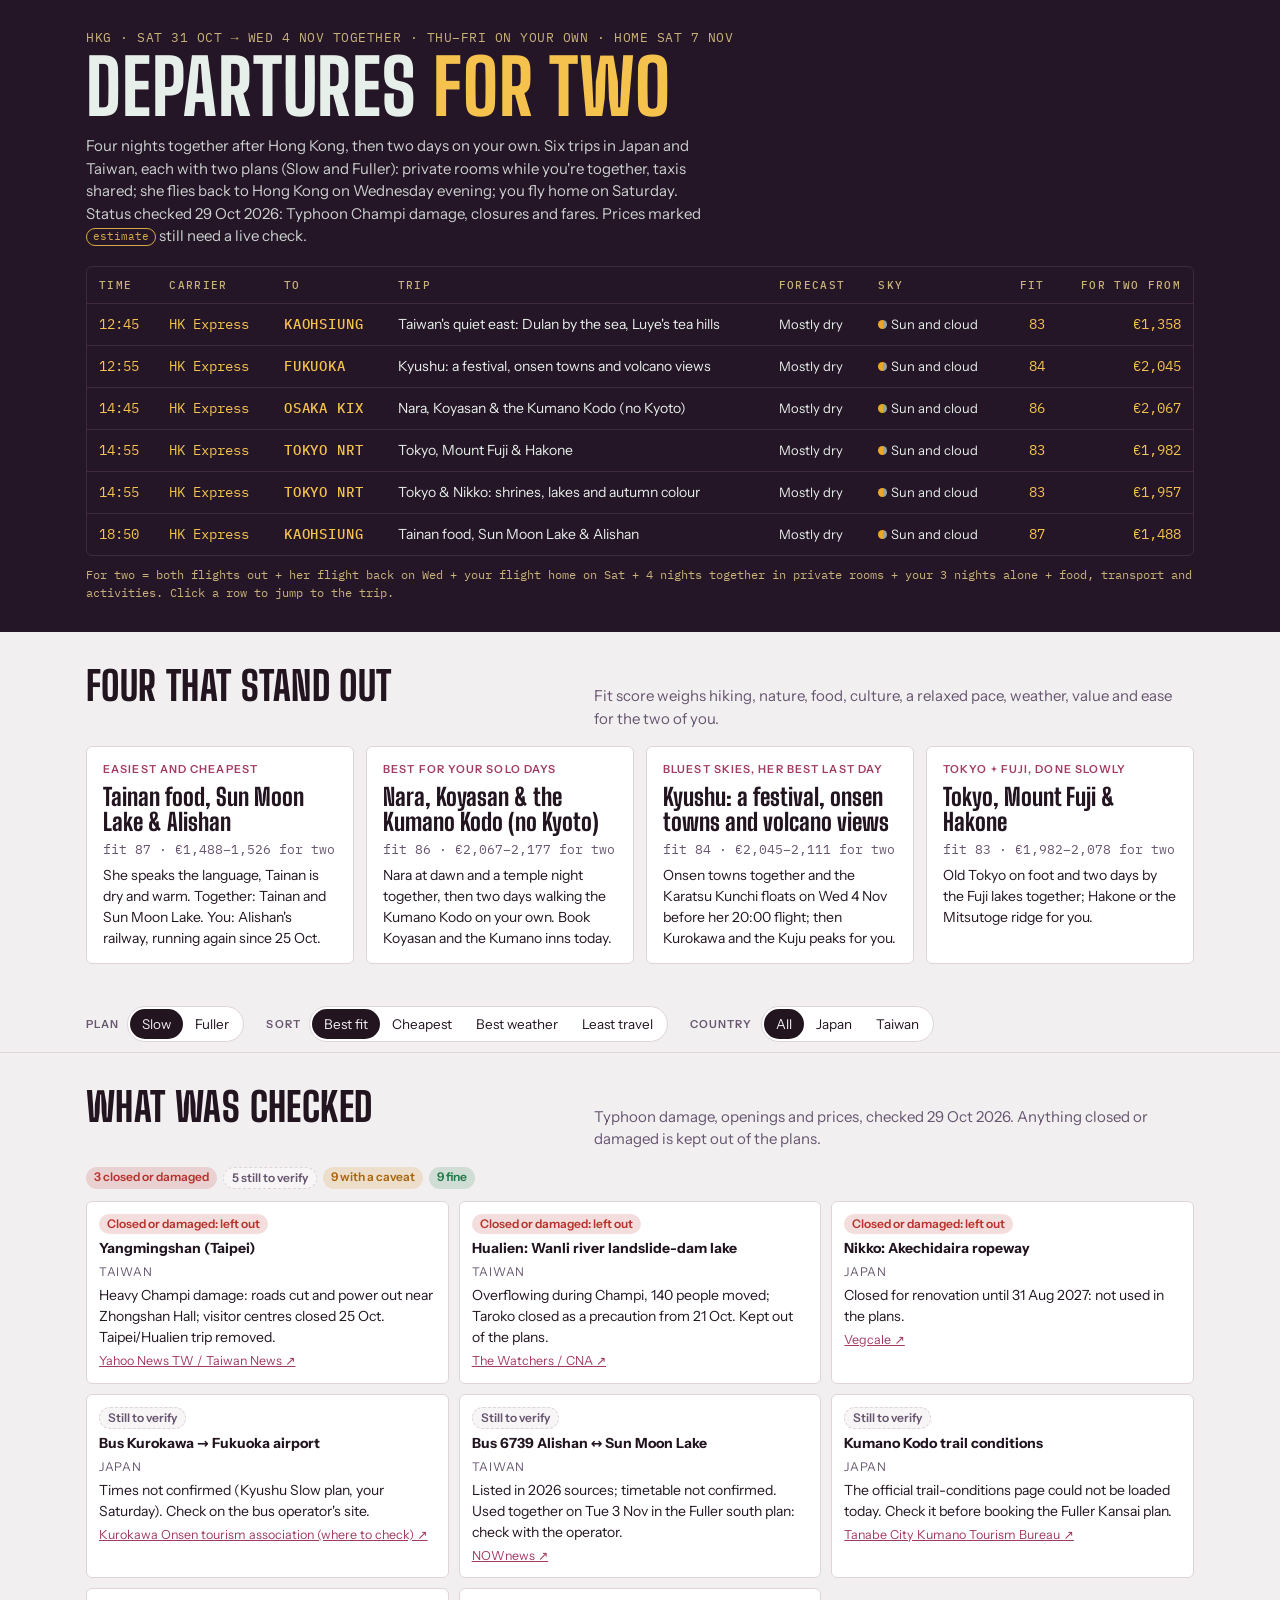
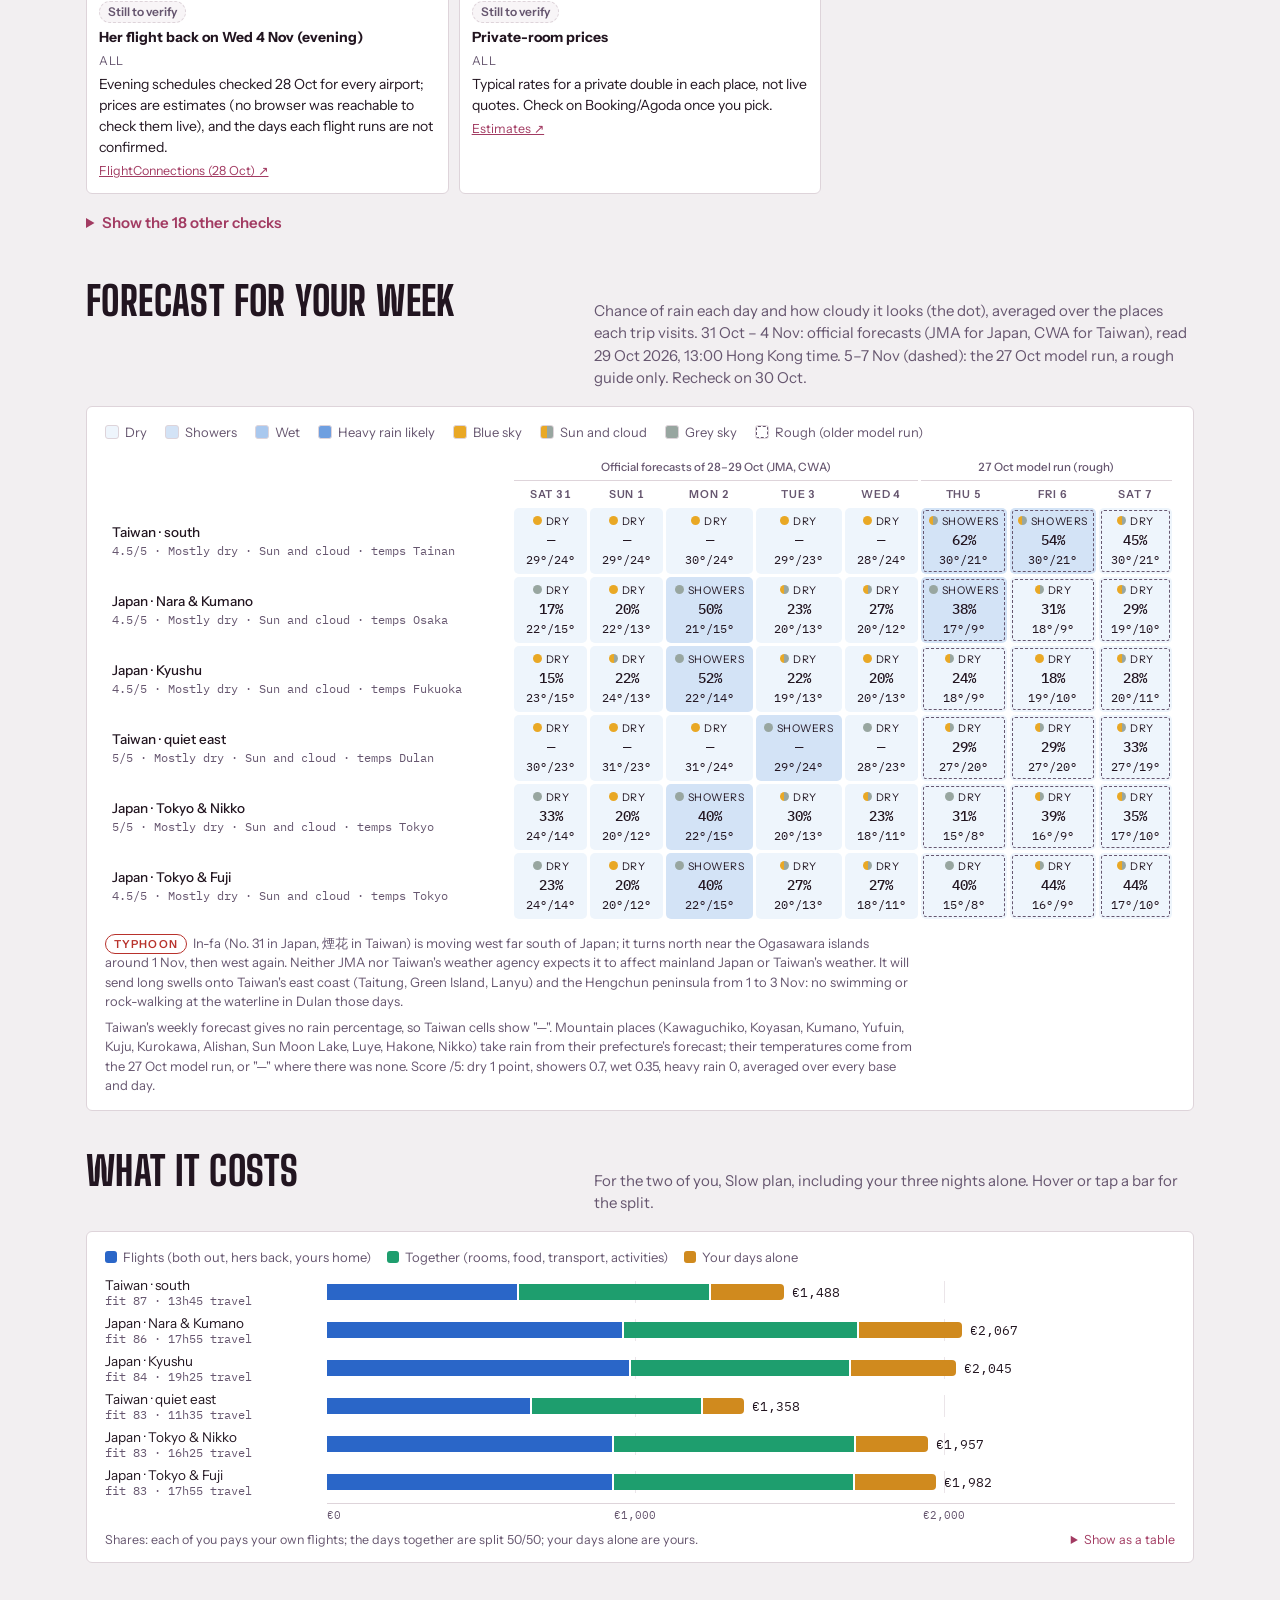
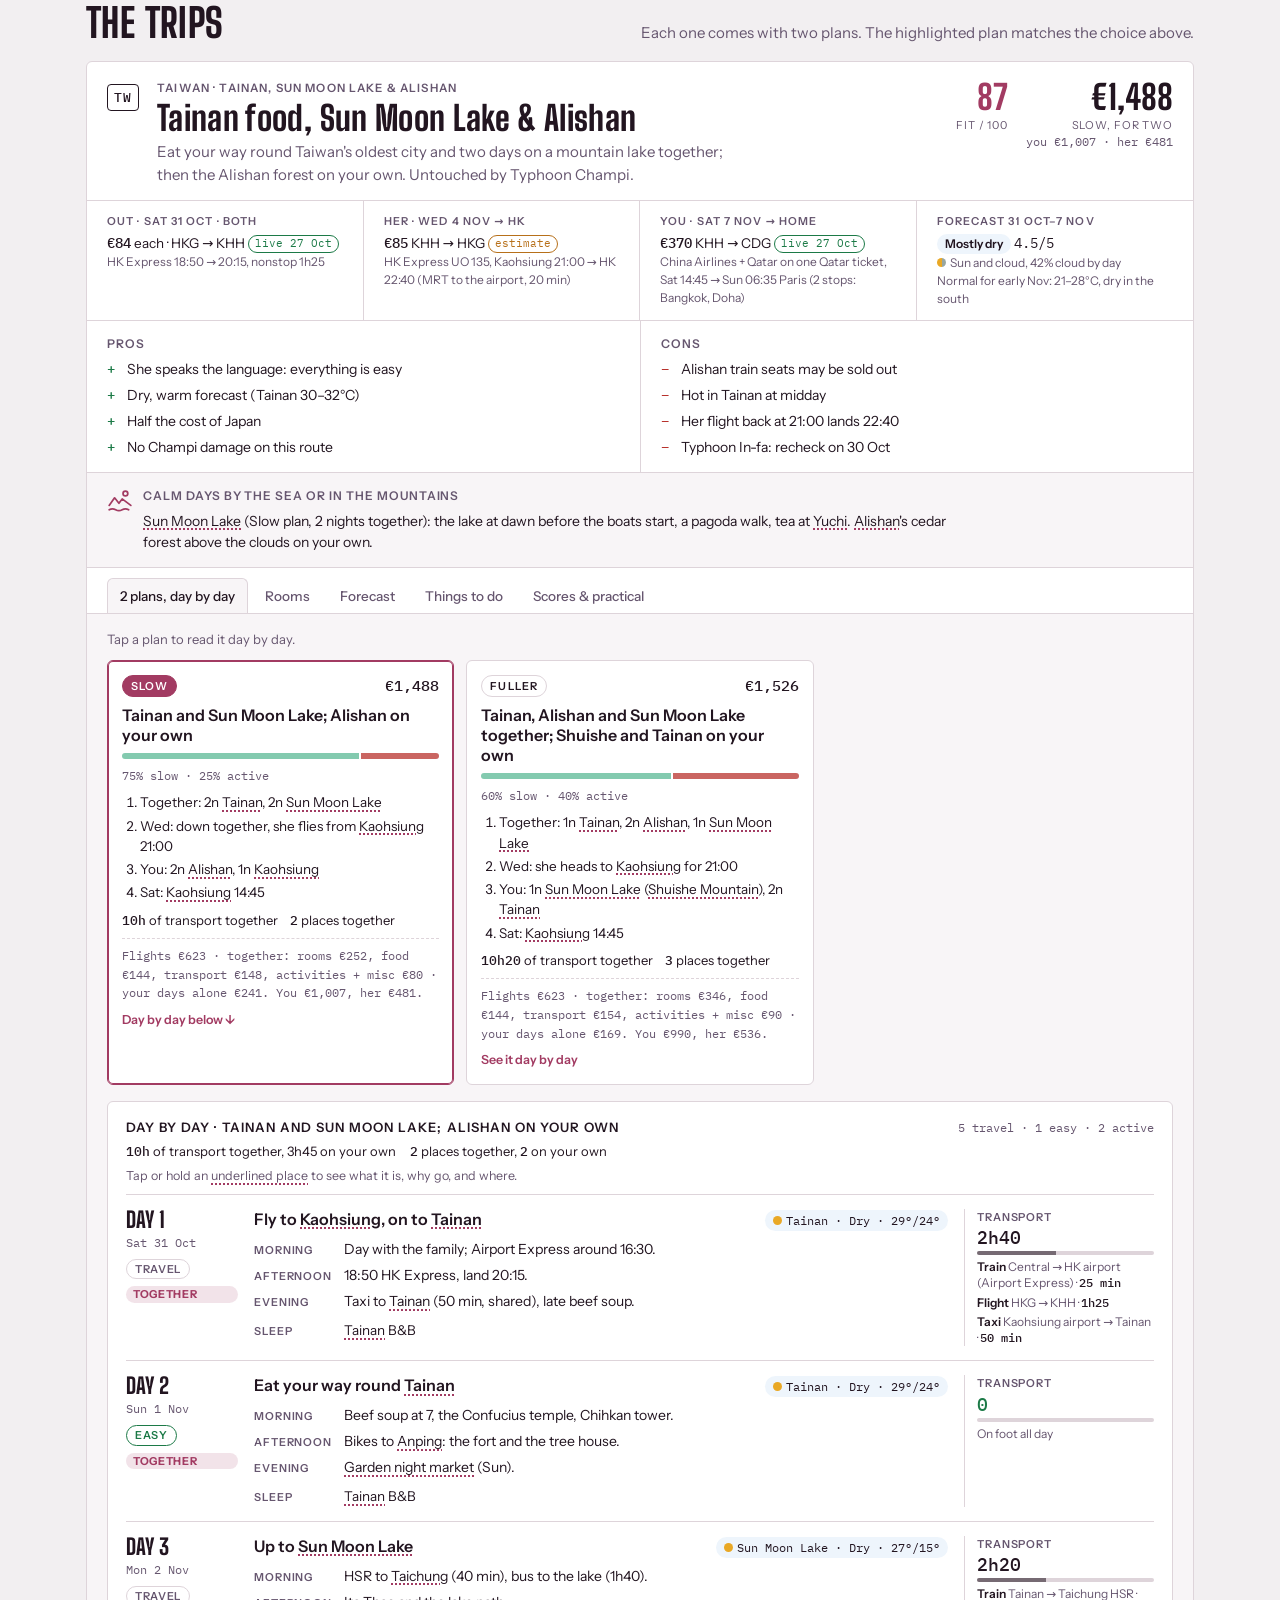
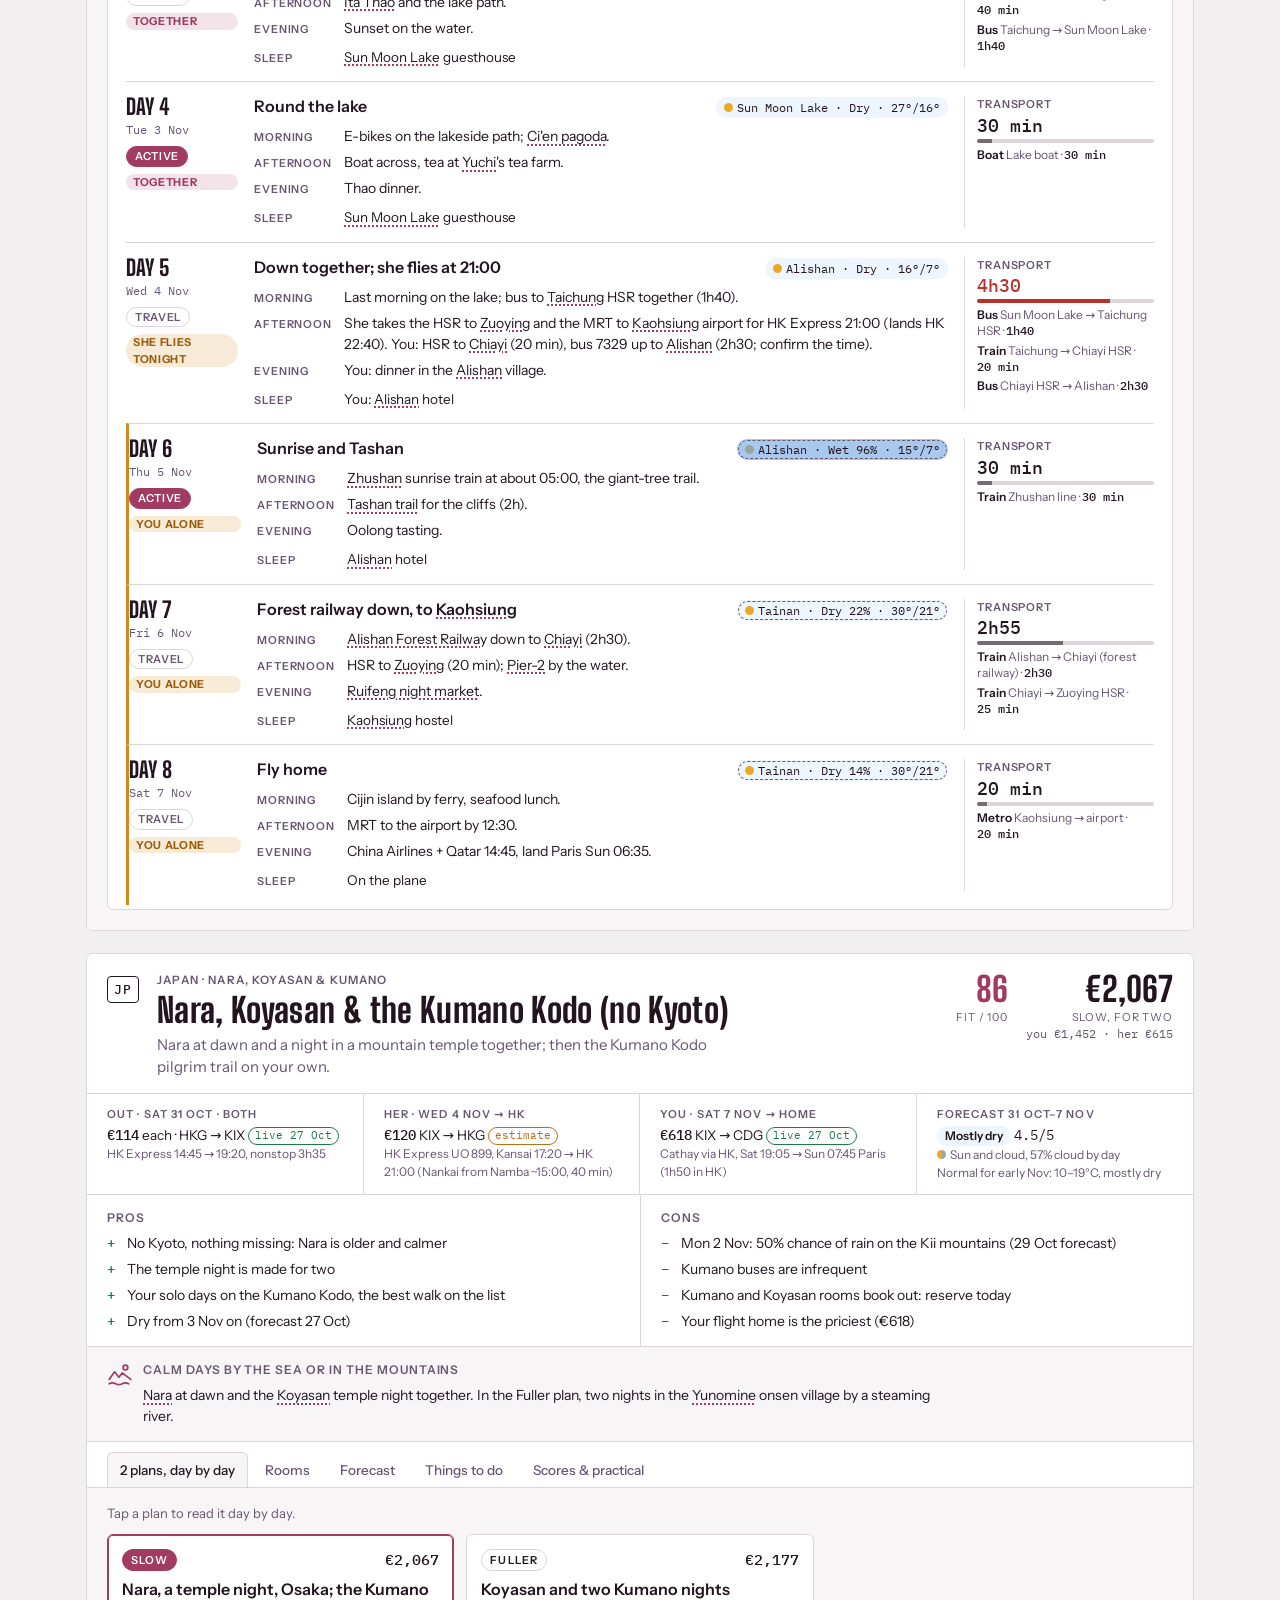
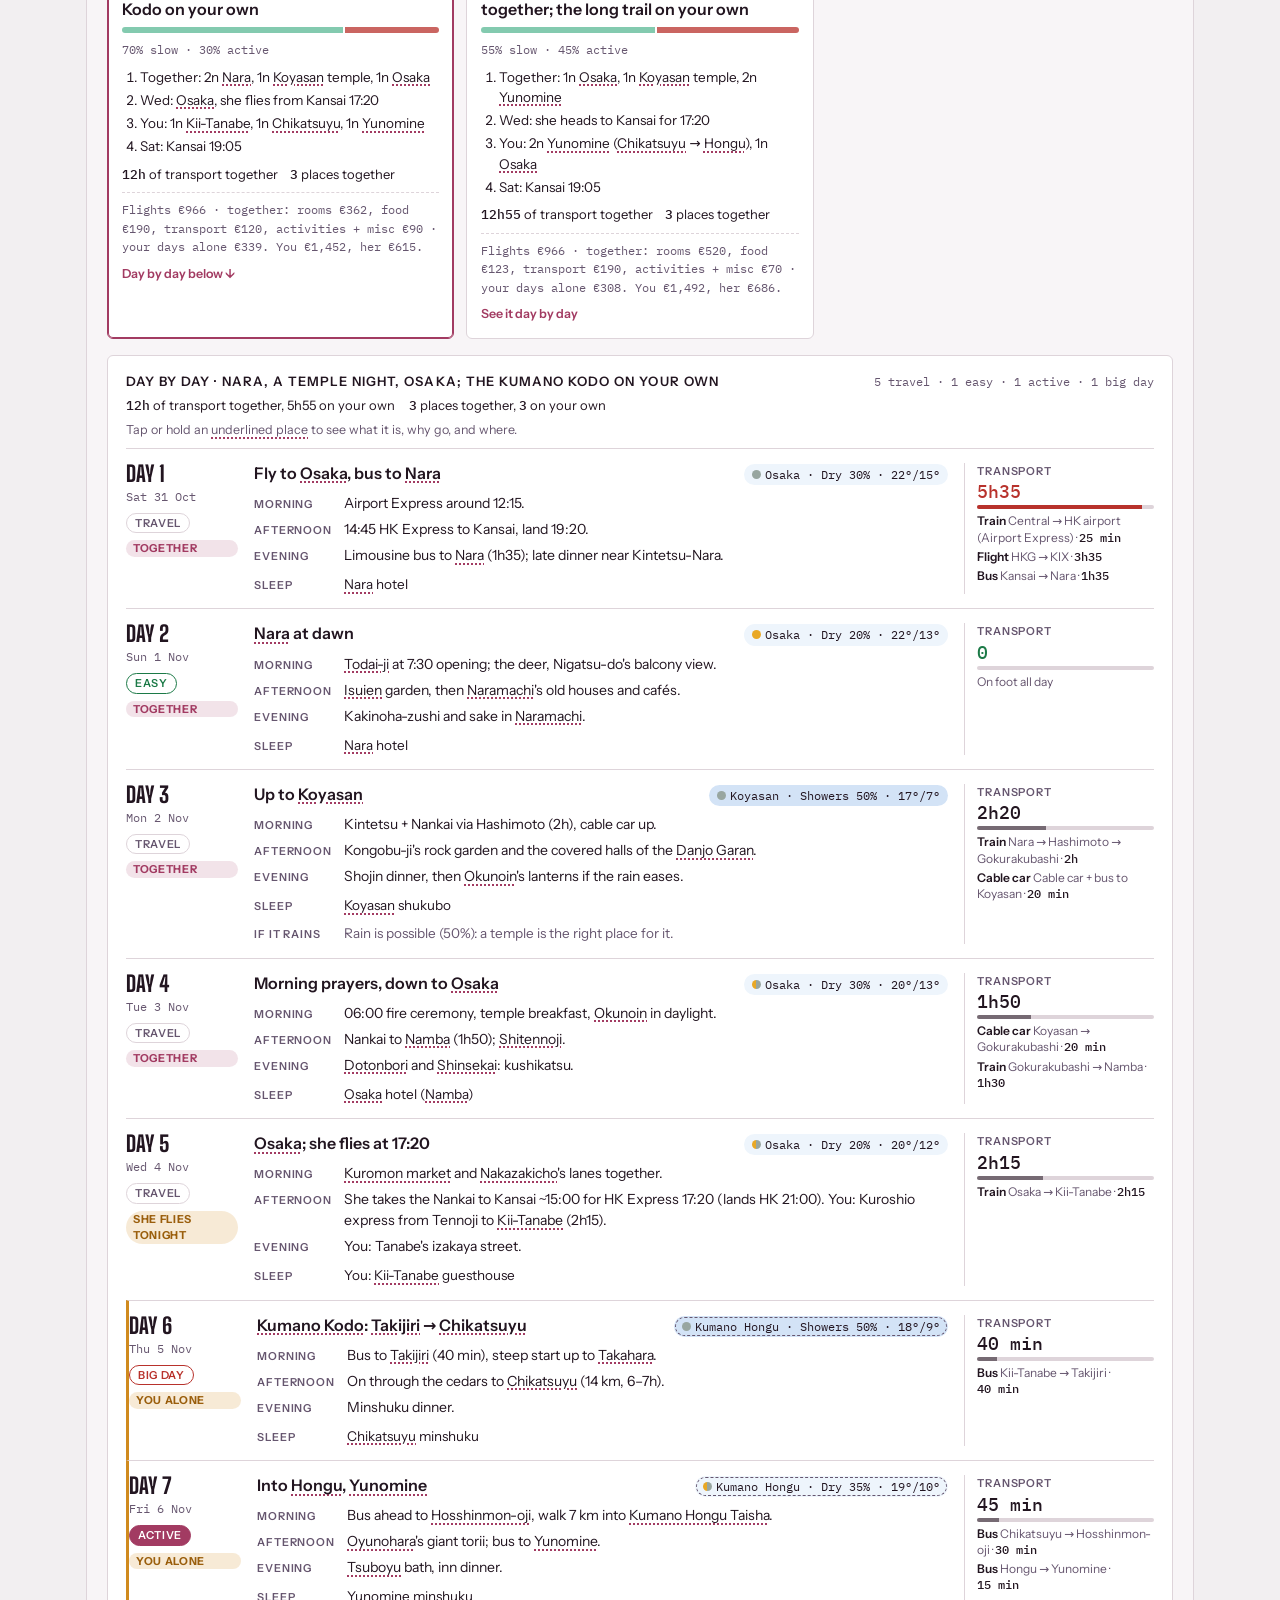
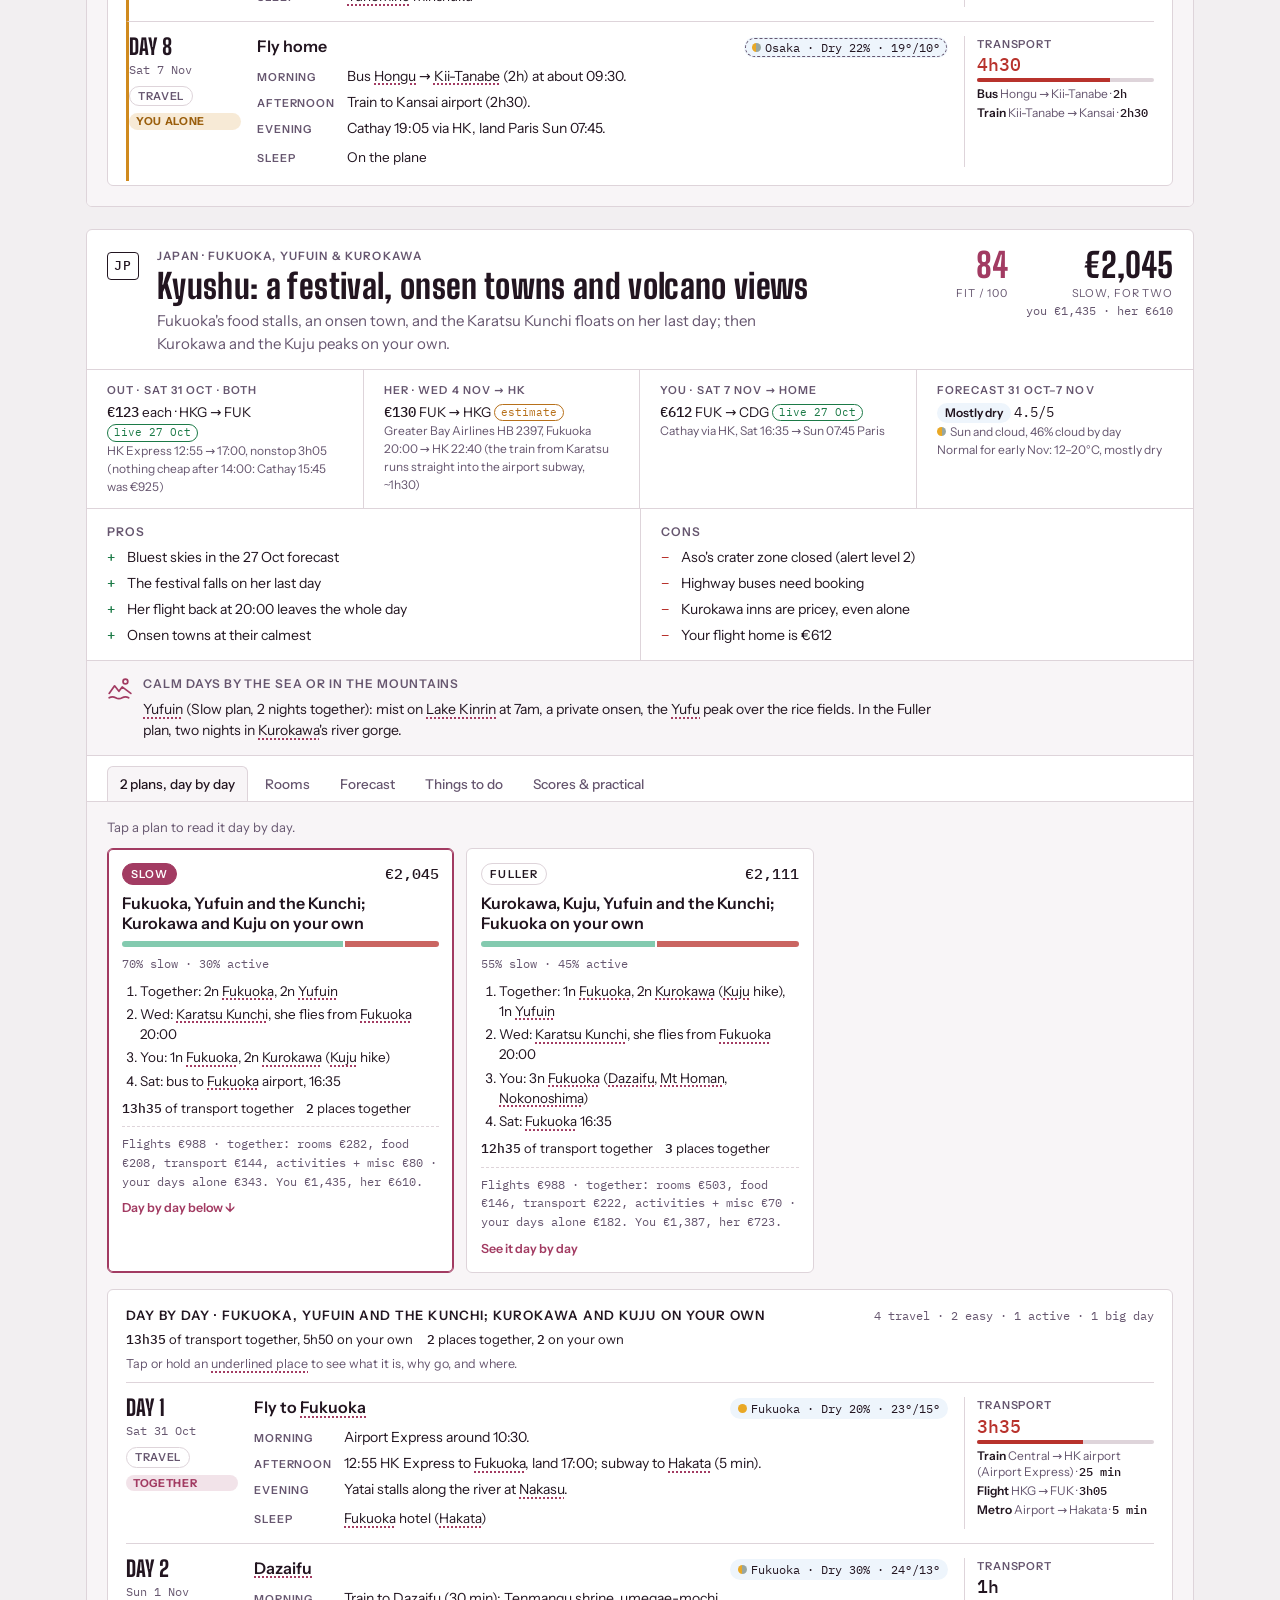
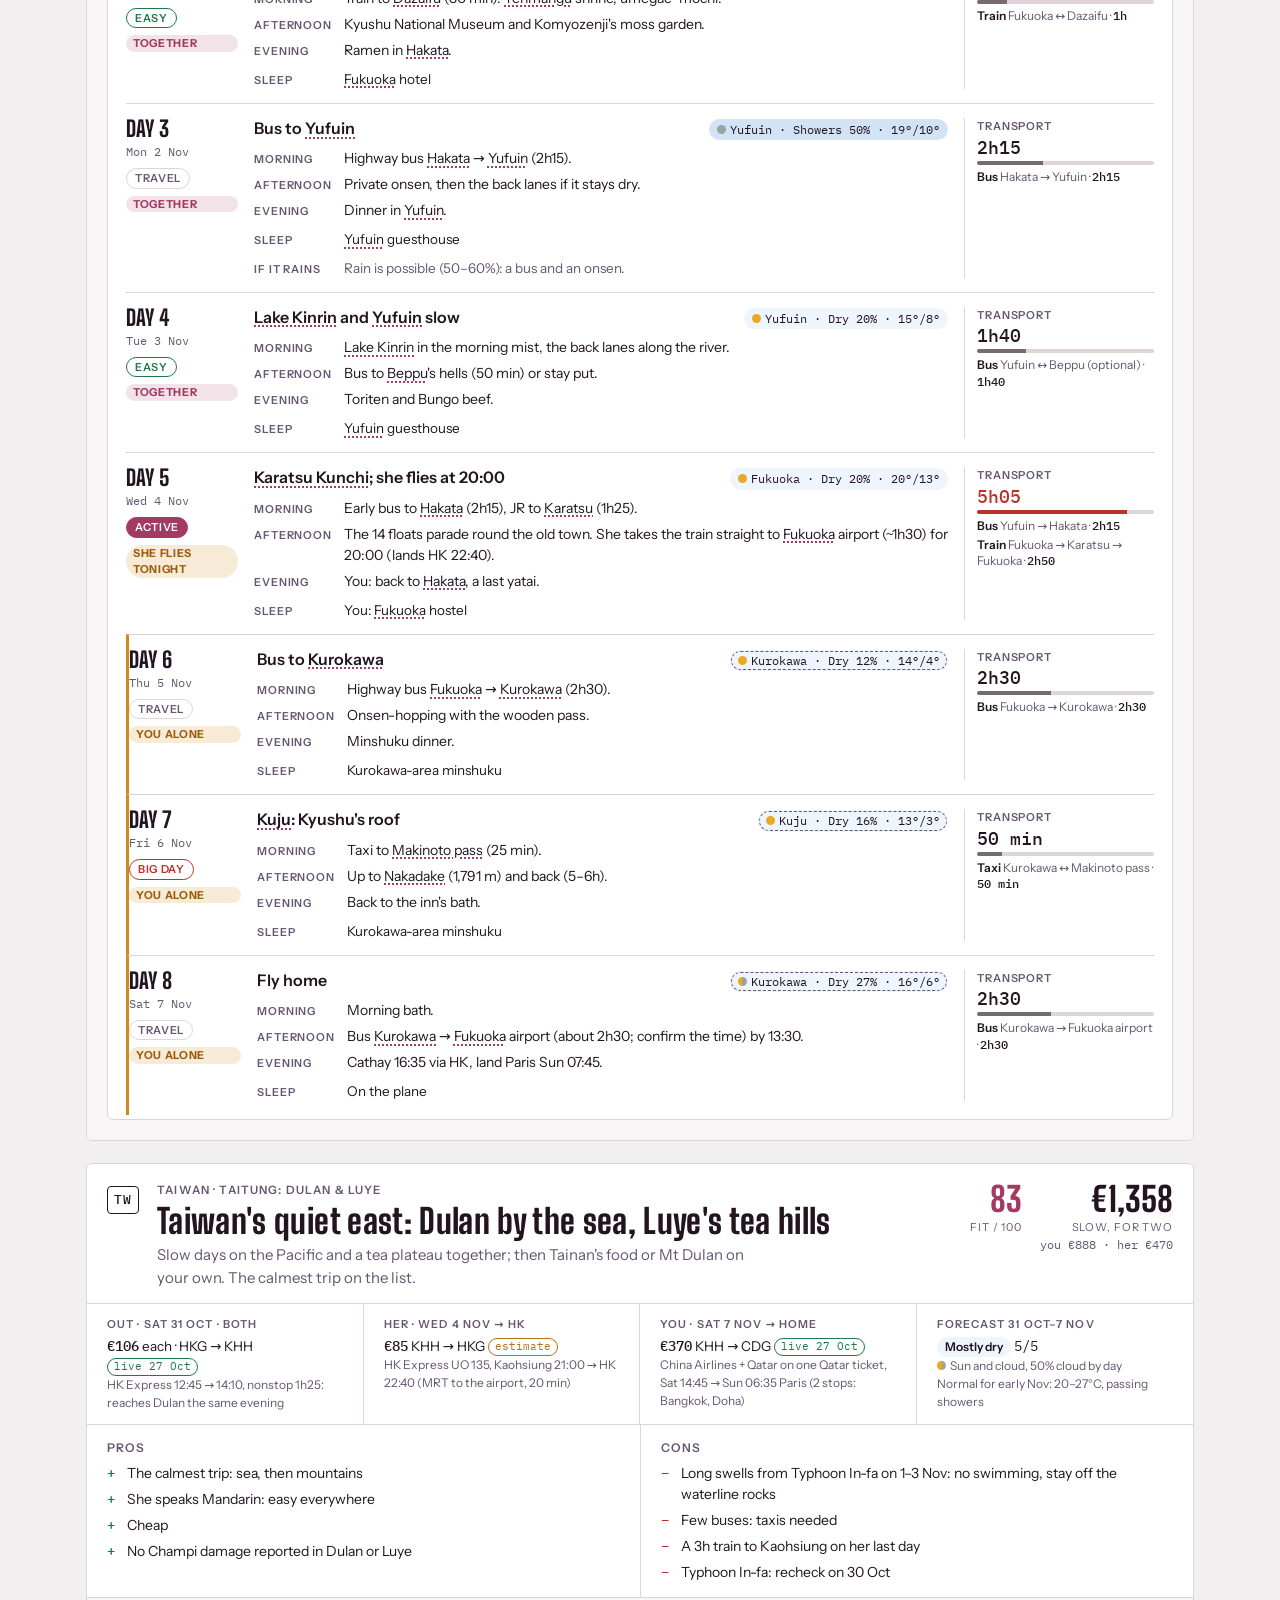
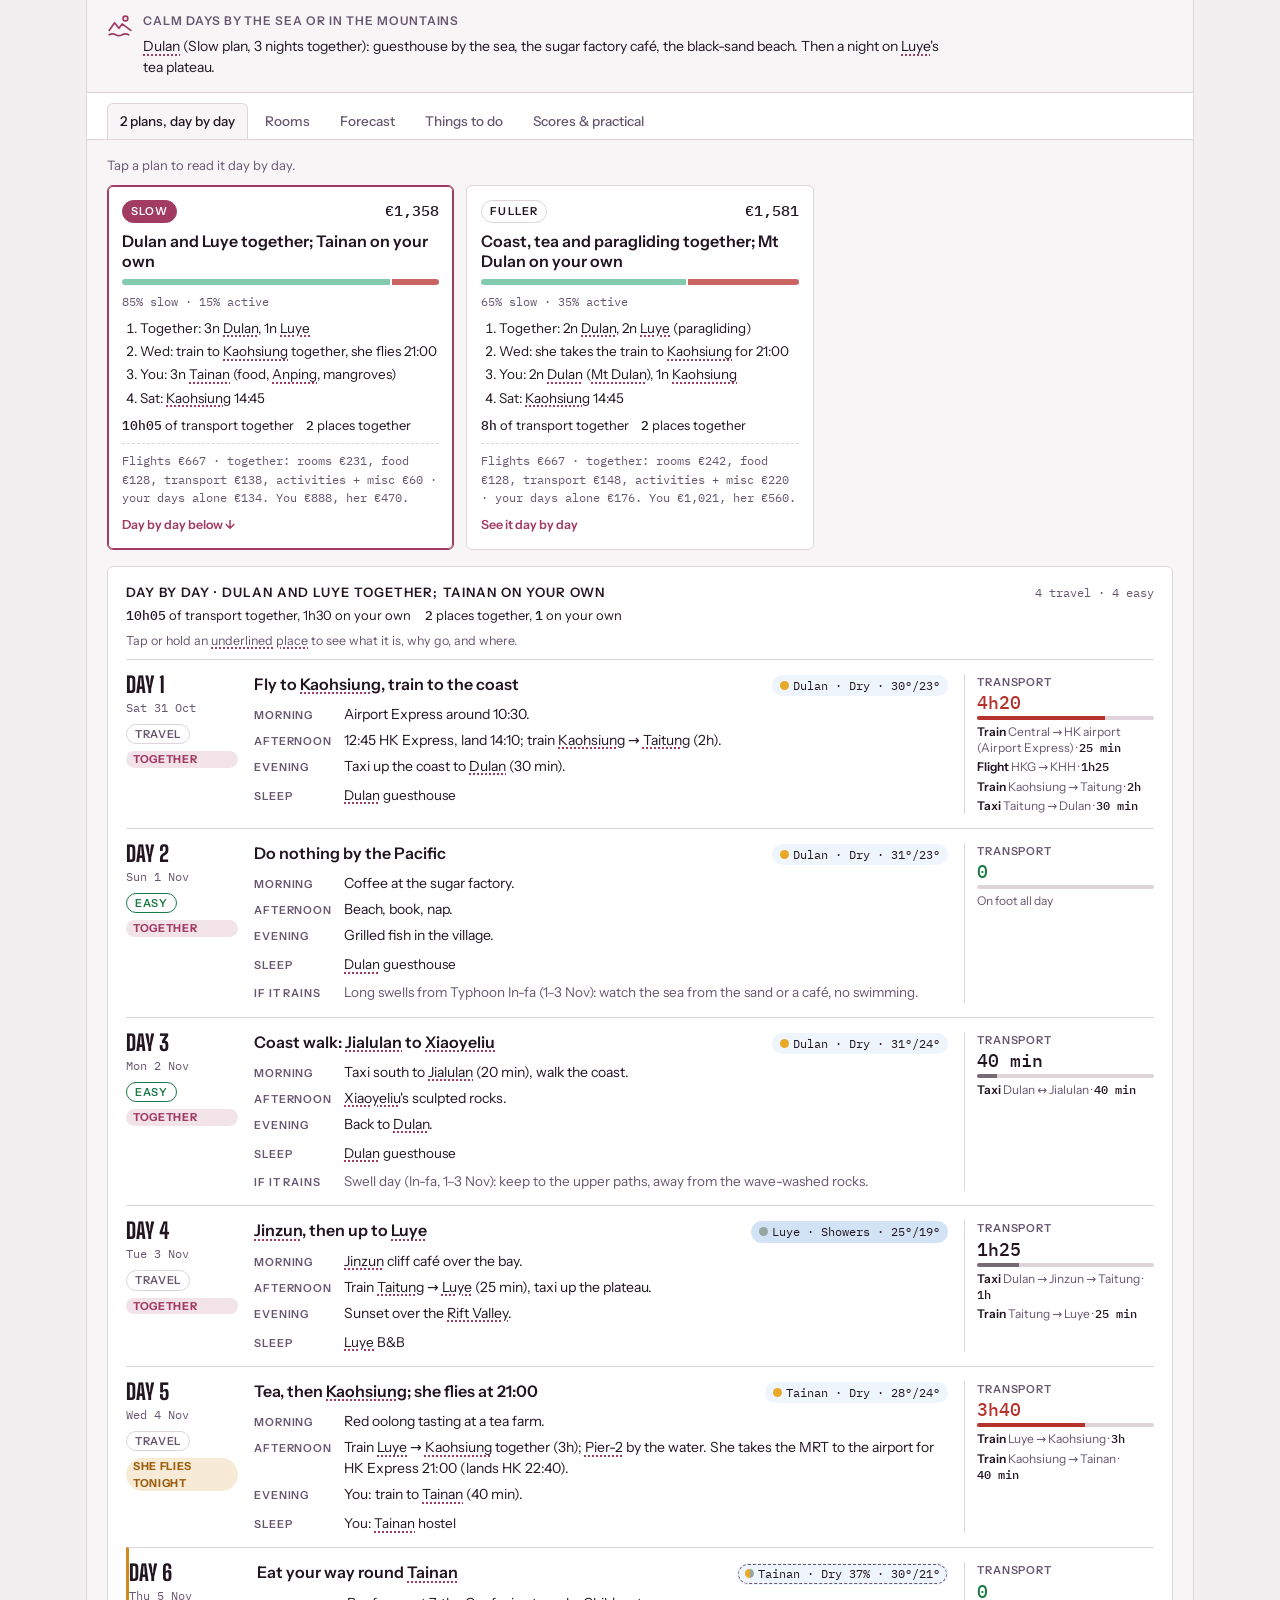
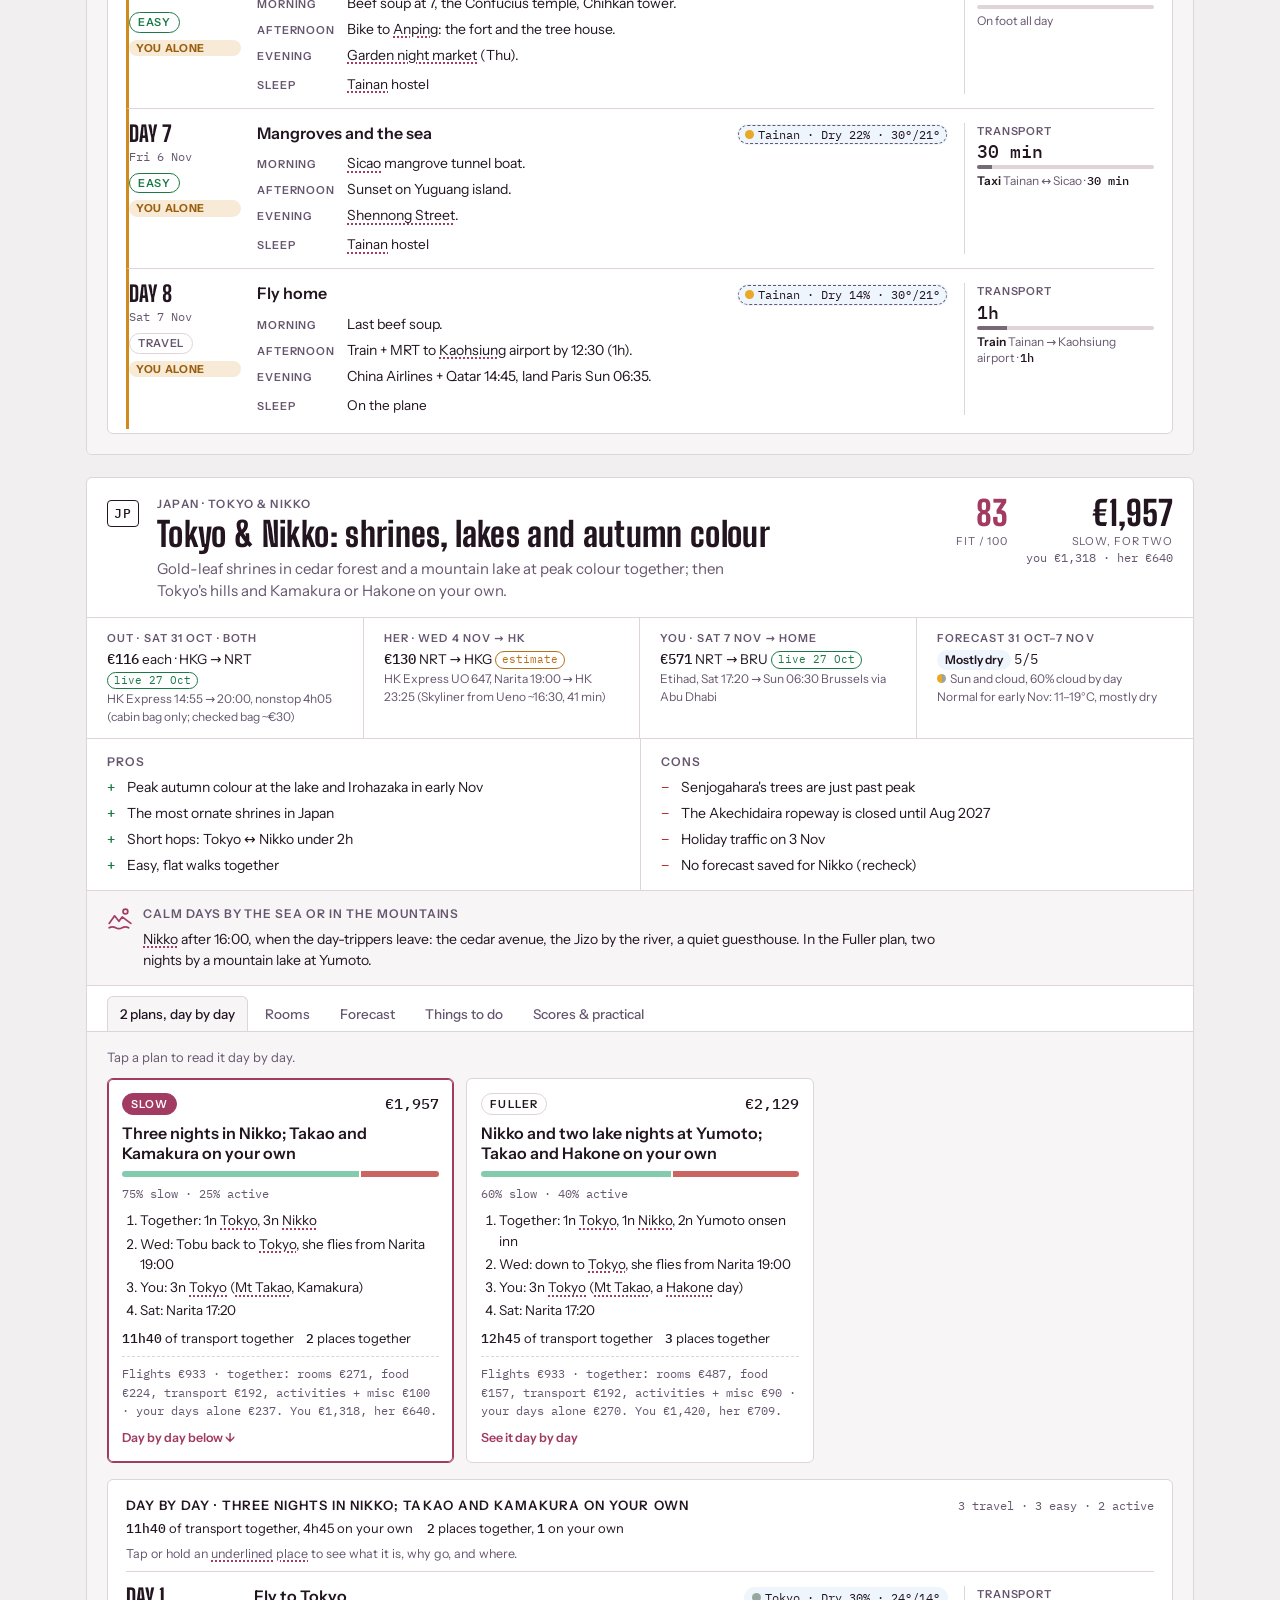
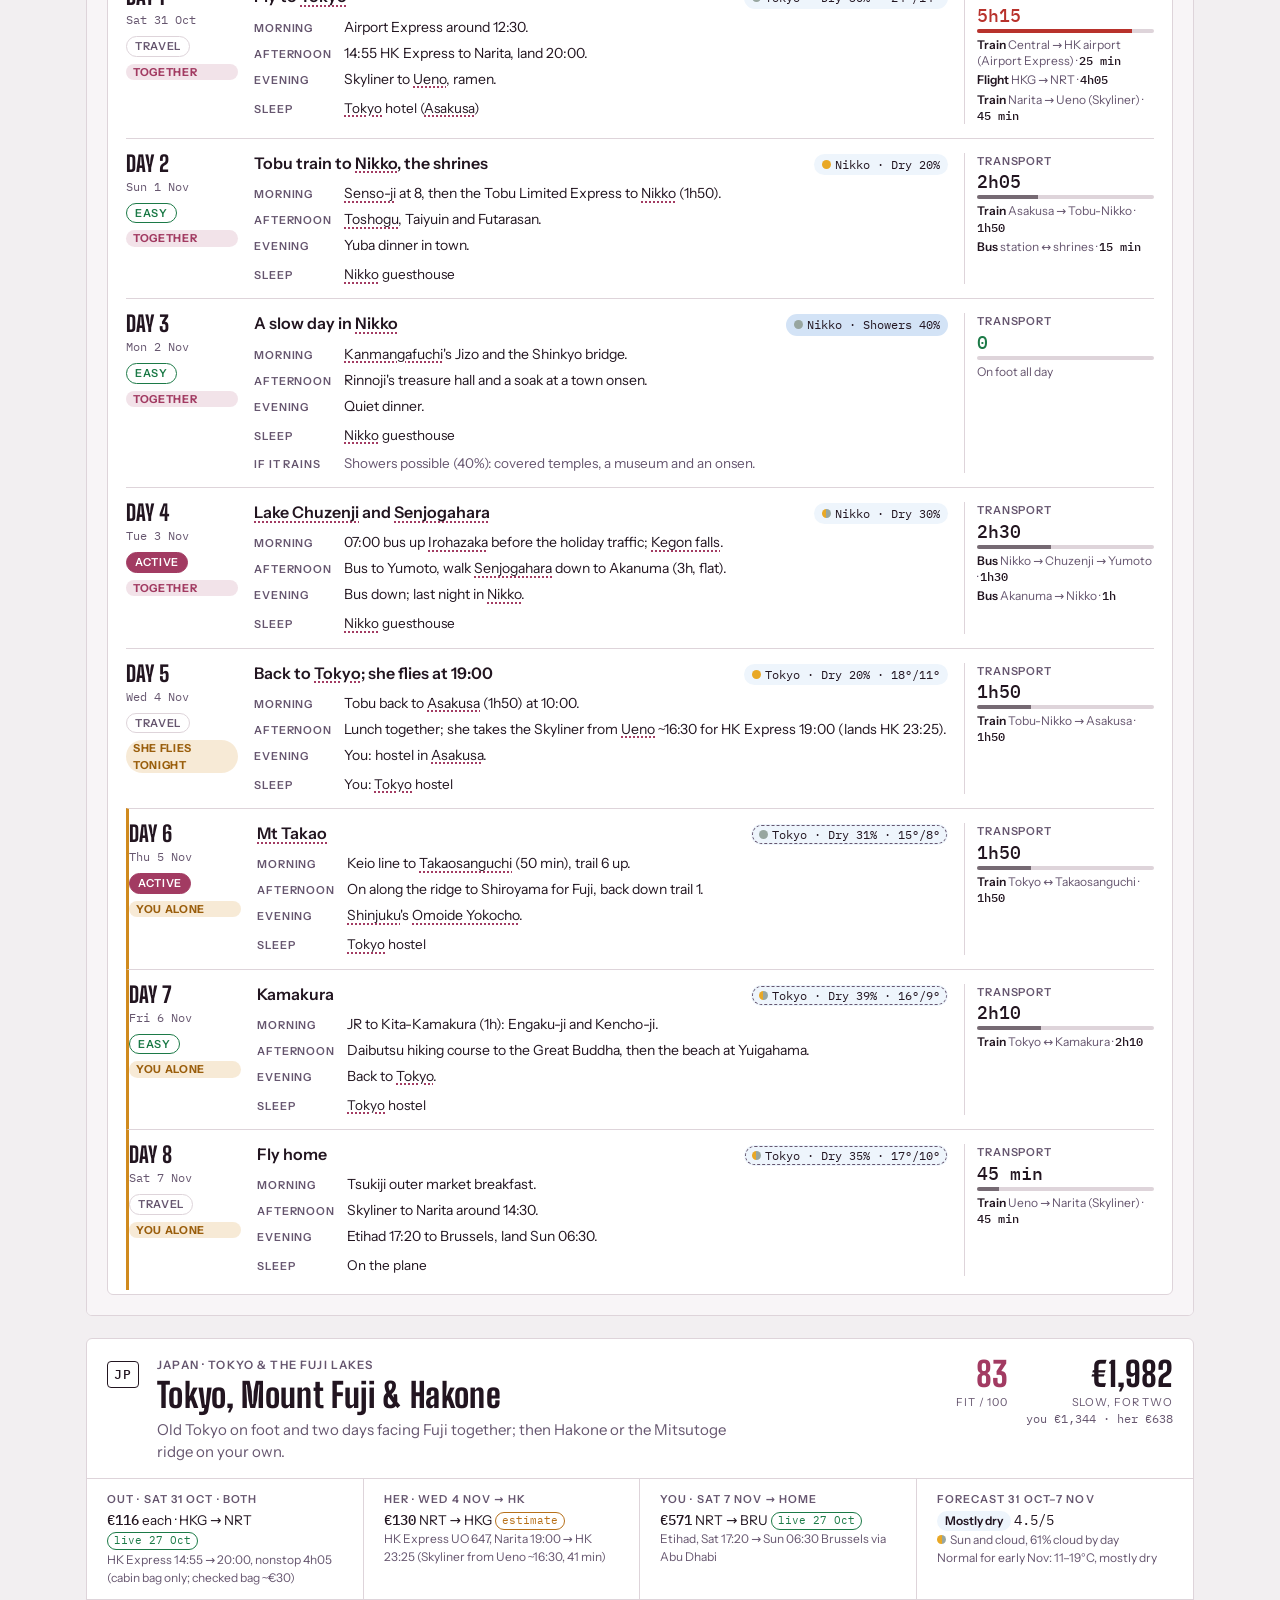
==== commit fe950452: "Duo: 29 Oct forecast and typhoon update Official JMA and CWA weekly forecasts replace the 27 Oct mod" ====
--- a/duo/index.html
+++ b/duo/index.html
@@ -396,6 +396,7 @@
 .day.you { border-left: 3px solid var(--s-solo); }
 :root[data-theme="dark"] .who-split, :root[data-theme="dark"] .who-you { color: #F0B35A; }
 @media (prefers-color-scheme: dark) { :root:not([data-theme="light"]) .who-split, :root:not([data-theme="light"]) .who-you { color: #F0B35A; } }
+td.fc.c-na { background: var(--soft); color: var(--muted); }
 
 </style>
 </head>
@@ -406,7 +407,7 @@
       <div>
         <p class="sub">HKG · SAT 31 OCT → WED 4 NOV TOGETHER · THU–FRI ON YOUR OWN · HOME SAT 7 NOV</p>
         <h1>Departures <span>for two</span></h1>
-        <p class="lede">Four nights together after Hong Kong, then two days on your own. Six trips in Japan and Taiwan, each with two plans (Slow and Fuller): private rooms while you're together, taxis shared; she flies back to Hong Kong on Wednesday evening; you fly home on Saturday. Status checked 28 Oct 2026: Typhoon Champi damage, closures and fares. Prices marked <span class="fs fs-est">estimate</span> still need a live check.</p>
+        <p class="lede">Four nights together after Hong Kong, then two days on your own. Six trips in Japan and Taiwan, each with two plans (Slow and Fuller): private rooms while you're together, taxis shared; she flies back to Hong Kong on Wednesday evening; you fly home on Saturday. Status checked 29 Oct 2026: Typhoon Champi damage, closures and fares. Prices marked <span class="fs fs-est">estimate</span> still need a live check.</p>
       </div>
     </div>
     <div class="board-wrap">
@@ -436,20 +437,20 @@
 
 <section id="checks-sec">
   <div class="wrap">
-    <div class="sec-head"><h2>What was checked</h2><p>Typhoon damage, openings and prices, checked 28 Oct 2026. Anything closed or damaged is kept out of the plans.</p></div>
+    <div class="sec-head"><h2>What was checked</h2><p>Typhoon damage, openings and prices, checked 29 Oct 2026. Anything closed or damaged is kept out of the plans.</p></div>
     <div class="checks" id="checks"></div>
   </div>
 </section>
 
 <section id="forecast">
   <div class="wrap">
-    <div class="sec-head"><h2>Forecast for your week</h2><p>Chance of rain each day and how cloudy it looks (the dot), averaged over the places each trip visits. From the ECMWF ensemble run fetched 27 Oct 2026, 12:16 Hong Kong time: recheck on 29–30 Oct.</p></div>
+    <div class="sec-head"><h2>Forecast for your week</h2><p>Chance of rain each day and how cloudy it looks (the dot), averaged over the places each trip visits. 31 Oct – 4 Nov: official forecasts (JMA for Japan, CWA for Taiwan), read 29 Oct 2026, 13:00 Hong Kong time. 5–7 Nov (dashed): the 27 Oct model run, a rough guide only. Recheck on 30 Oct.</p></div>
     <div class="fc-card">
-      <div class="fc-legend"><span><i class="c-dry"></i>Dry</span><span><i class="c-show"></i>Showers</span><span><i class="c-wet"></i>Wet</span><span><i class="c-heavy"></i>Heavy rain likely</span><span><i class="sk sk-blue"></i>Blue sky</span><span><i class="sk sk-mixed"></i>Sun and cloud</span><span><i class="sk sk-grey"></i>Grey sky</span></div>
+      <div class="fc-legend"><span><i class="c-dry"></i>Dry</span><span><i class="c-show"></i>Showers</span><span><i class="c-wet"></i>Wet</span><span><i class="c-heavy"></i>Heavy rain likely</span><span><i class="sk sk-blue"></i>Blue sky</span><span><i class="sk sk-mixed"></i>Sun and cloud</span><span><i class="sk sk-grey"></i>Grey sky</span><span><i class="rough-key"></i>Rough (older model run)</span></div>
       <div class="fc-wrap"><table class="fc" id="fc-table"></table></div>
       <div class="fc-foot">
-        <p><span class="chip">Typhoon</span>Champi passed Taiwan on 23–24 Oct and has gone (see the checks above for damage). In-fa is expected to stall near the Ogasawara islands from 1 Nov; forecasters give it a low chance of reaching mainland Japan and a very low one for Taiwan. Recheck on 30 Oct.</p>
-        <p>Forecast score /5 counts 31 Oct–7 Nov at every base (dry 1 point, showers 0.7, wet 0.35, heavy rain 0). No forecast was saved for Nikko and Hakone; their days show no chip.</p>
+        <p><span class="chip">Typhoon</span>In-fa (No. 31 in Japan, 煙花 in Taiwan) is moving west far south of Japan; it turns north near the Ogasawara islands around 1 Nov, then west again. Neither JMA nor Taiwan's weather agency expects it to affect mainland Japan or Taiwan's weather. It will send long swells onto Taiwan's east coast (Taitung, Green Island, Lanyu) and the Hengchun peninsula from 1 to 3 Nov: no swimming or rock-walking at the waterline in Dulan those days.</p>
+        <p>Taiwan's weekly forecast gives no rain percentage, so Taiwan cells show "—". Mountain places (Kawaguchiko, Koyasan, Kumano, Yufuin, Kuju, Kurokawa, Alishan, Sun Moon Lake, Luye, Hakone, Nikko) take rain from their prefecture's forecast; their temperatures come from the 27 Oct model run, or "—" where there was none. Score /5: dry 1 point, showers 0.7, wet 0.35, heavy rain 0, averaged over every base and day.</p>
       </div>
     </div>
   </div>
@@ -500,7 +501,7 @@
 
 <section>
   <div class="wrap">
-    <div class="sec-head"><h2>Sources</h2><p>Fares: Google Flights (27 Oct, 1 adult) and FlightConnections schedules (28 Oct). Forecast: Open-Meteo ensembles (ECMWF, 51 runs), fetched 27 Oct 2026, 12:16 Hong Kong time. Room prices are typical rates, not quotes.</p></div>
+    <div class="sec-head"><h2>Sources</h2><p>Fares: Google Flights (27 Oct, 1 adult) and FlightConnections schedules (28 Oct). Forecast: JMA and CWA weekly forecasts, read 29 Oct 2026, 13:00 Hong Kong time; 5–7 Nov from the Open-Meteo ECMWF ensemble of 27 Oct. Room prices are typical rates, not quotes.</p></div>
     <ul class="src" id="sources"></ul>
   </div>
 </section>
@@ -508,7 +509,7 @@
 
 <div class="tip" id="gtip" hidden></div>
 
-<script type="application/json" id="data">{"dests":[{"id":"jp-fuji","country":"Japan","region":"Tokyo & the Fuji lakes","cc":"JP","short":"Japan · Tokyo & Fuji","title":"Tokyo, Mount Fuji & Hakone","tagline":"Old Tokyo on foot and two days facing Fuji together; then Hakone or the Mitsutoge ridge on your own.","food_day":28,"solo_food":25,"transport":"Trains, buses and the metro with a Suica card in your phone. Buses to the lakes from Shinjuku (book on highwaybus.com).","crowds":"Tue 3 Nov is a national holiday: Chureito and the lakes are busy by 10:00, so go early. Your solo days (Thu, Fri) are calm weekdays.","food":["Tokyo: sushi at Tsukiji outer market, ramen, izakaya under the Ueno tracks","Hoto: thick miso noodles with pumpkin, the Fuji lakes dish","Hakone: black eggs from the Owakudani vents","Convenience-store breakfasts that are better than they should be"],"hikes":["Mitsutoge: Fuji's best face, 2h30 up from the trailhead","Tenjoyama by the ropeway, down on foot (40 min)","Mt Takao: trail 6 up, trail 1 down (3–4h)","Hakone's old Tokaido stone road, Hatajuku → Moto-Hakone (2h)"],"culture":["Senso-ji and old Asakusa at 8am","Yanaka's temples and wooden houses","Saiko Iyashi no Sato thatched village","Hakone Open-Air Museum and Hakone shrine's torii in the lake"],"adventure":[{"name":"Onsen ryokan night in Hakone","price":"~¥32,000 for two with dinner + breakfast","note":"The rainy Monday, together (Fuller plan)"},{"name":"Chureito pagoda at sunrise","price":"free","note":"398 steps; Fuji behind the pagoda around 06:00"},{"name":"Hakone Freepass loop","price":"¥6,100 from Shinjuku","note":"Train, cable car, ropeway, boat: your solo day (Slow plan)"}],"pros":["Tokyo + Fuji: the classic, at an easy pace","Her kanji + Mandarin make menus easy","Fuji is clearest on Nov mornings","Your Saturday flight home is a live fare (€571)"],"cons":["Japan costs about twice Taiwan","Mon 2 Nov looks wet everywhere in Japan","Holiday crowds on Tue 3 Nov","Her flight back lands at 23:25 (an earlier Cathay costs ~€120 more)"],"calm":"Two nights at the Fuji lakes together: Fuji in the lake at Oishi park, a shore walk at Saiko, an onsen at night. In the Fuller plan, a ryokan night in Hakone.","out":{"route":"HKG → NRT","price":116,"status":"gf27","dep":"14:55","carrier":"HK Express","code":"TOKYO NRT","detail":"HK Express 14:55 → 20:00, nonstop 4h05 (cabin bag only; checked bag ~€30)","alt":"Haneda is closer to the city but nothing cheap after 14:00 was found on 27 Oct"},"her":{"route":"NRT → HKG","price":130,"status":"est","time":"19:00 → 23:25","detail":"HK Express UO 647, Narita 19:00 → HK 23:25 (Skyliner from Ueno ~16:30, 41 min)","alt":"Cathay CX 549 Haneda 16:00 → 20:15 (closer airport, ~€250) · Cathay CX 505 Narita 18:10 → 22:30"},"his":{"route":"NRT → BRU","price":571,"status":"gf27","detail":"Etihad, Sat 17:20 → Sun 06:30 Brussels via Abu Dhabi"},"entry":"Visa-free 90 days for you (French passport); fill in Visit Japan Web","weather":{"hi":19,"lo":11,"rain":"mostly dry","note":"Tokyo mild. Takayama 2–16°C, Hirayu and Kamikochi near freezing at night; larches golden early Nov (Kamikochi closes 15 Nov). November is Fuji's clearest month.","score":4,"sky":"mostly blue (Fuji's clearest month)"},"scores":{"hike":4,"nature":4.5,"food":5,"culture":4.5,"chill":4,"weather":4.25,"value":2,"ease":4.5},"fit":83,"fc":{"score":4.5,"word":"Mostly dry","note":"Mostly dry for Tokyo, Kawaguchiko. Wet: Mon 2 Nov. Daytime cloud 66% on average. From the run fetched 27 Oct 2026, 12:16 Hong Kong time; recheck on 29–30 Oct.","bases":["Tokyo","Kawaguchiko"],"days":[{"md":"10-31","label":"Sat 31 Oct","ahead":4,"cls":"Dry","pts":1.0,"p1":18,"cc":14,"hi":21,"lo":11,"scored":true,"bases":[{"name":"Tokyo","hi":21,"lo":11,"p1":16,"p10":0,"med":0.2,"cls":"Dry","cc":16},{"name":"Kawaguchiko","hi":18,"lo":9,"p1":20,"p10":0,"med":0.3,"cls":"Dry","cc":13}]},{"md":"11-01","label":"Sun 1 Nov","ahead":5,"cls":"Dry","pts":1.0,"p1":4,"cc":80,"hi":18,"lo":11,"scored":true,"bases":[{"name":"Tokyo","hi":18,"lo":11,"p1":0,"p10":0,"med":0.0,"cls":"Dry","cc":77},{"name":"Kawaguchiko","hi":16,"lo":8,"p1":8,"p10":0,"med":0.2,"cls":"Dry","cc":82}]},{"md":"11-02","label":"Mon 2 Nov","ahead":6,"cls":"Wet","pts":0.52,"p1":72,"cc":91,"hi":20,"lo":12,"scored":true,"bases":[{"name":"Tokyo","hi":20,"lo":12,"p1":55,"p10":8,"med":1.2,"cls":"Showers","cc":87},{"name":"Kawaguchiko","hi":17,"lo":9,"p1":90,"p10":39,"med":5.6,"cls":"Wet","cc":95}]},{"md":"11-03","label":"Tue 3 Nov","ahead":7,"cls":"Dry","pts":0.85,"p1":60,"cc":78,"hi":18,"lo":11,"scored":true,"bases":[{"name":"Tokyo","hi":18,"lo":11,"p1":39,"p10":4,"med":0.4,"cls":"Dry","cc":77},{"name":"Kawaguchiko","hi":15,"lo":8,"p1":80,"p10":6,"med":2.8,"cls":"Showers","cc":78}]},{"md":"11-04","label":"Wed 4 Nov","ahead":8,"cls":"Dry","pts":0.85,"p1":47,"cc":80,"hi":15,"lo":9,"scored":true,"bases":[{"name":"Tokyo","hi":15,"lo":9,"p1":41,"p10":6,"med":0.2,"cls":"Dry","cc":84},{"name":"Kawaguchiko","hi":14,"lo":6,"p1":53,"p10":4,"med":1.2,"cls":"Showers","cc":76}]},{"md":"11-05","label":"Thu 5 Nov","ahead":9,"cls":"Dry","pts":0.85,"p1":41,"cc":72,"hi":15,"lo":8,"scored":true,"bases":[{"name":"Tokyo","hi":15,"lo":8,"p1":31,"p10":6,"med":0.0,"cls":"Dry","cc":71},{"name":"Kawaguchiko","hi":12,"lo":5,"p1":51,"p10":10,"med":1.0,"cls":"Showers","cc":74}]},{"md":"11-06","label":"Fri 6 Nov","ahead":10,"cls":"Dry","pts":1.0,"p1":44,"cc":62,"hi":16,"lo":9,"scored":true,"bases":[{"name":"Tokyo","hi":16,"lo":9,"p1":39,"p10":12,"med":0.6,"cls":"Dry","cc":60},{"name":"Kawaguchiko","hi":14,"lo":6,"p1":49,"p10":18,"med":0.8,"cls":"Dry","cc":64}]},{"md":"11-07","label":"Sat 7 Nov","ahead":11,"cls":"Dry","pts":0.85,"p1":44,"cc":54,"hi":17,"lo":10,"scored":true,"bases":[{"name":"Tokyo","hi":17,"lo":10,"p1":35,"p10":12,"med":0.0,"cls":"Dry","cc":55},{"name":"Kawaguchiko","hi":15,"lo":7,"p1":53,"p10":18,"med":1.0,"cls":"Showers","cc":54}]}],"per_base":{"Tokyo":[{"md":"10-31","hi":21,"lo":11,"p1":16,"p10":0,"med":0.2,"src":"E","cc":16,"cls":"Dry","label":"Sat 31 Oct"},{"md":"11-01","hi":18,"lo":11,"p1":0,"p10":0,"med":0.0,"src":"E","cc":77,"cls":"Dry","label":"Sun 1 Nov"},{"md":"11-02","hi":20,"lo":12,"p1":55,"p10":8,"med":1.2,"src":"E","cc":87,"cls":"Showers","label":"Mon 2 Nov"},{"md":"11-03","hi":18,"lo":11,"p1":39,"p10":4,"med":0.4,"src":"E","cc":77,"cls":"Dry","label":"Tue 3 Nov"},{"md":"11-04","hi":15,"lo":9,"p1":41,"p10":6,"med":0.2,"src":"E","cc":84,"cls":"Dry","label":"Wed 4 Nov"},{"md":"11-05","hi":15,"lo":8,"p1":31,"p10":6,"med":0.0,"src":"E","cc":71,"cls":"Dry","label":"Thu 5 Nov"},{"md":"11-06","hi":16,"lo":9,"p1":39,"p10":12,"med":0.6,"src":"E","cc":60,"cls":"Dry","label":"Fri 6 Nov"},{"md":"11-07","hi":17,"lo":10,"p1":35,"p10":12,"med":0.0,"src":"E","cc":55,"cls":"Dry","label":"Sat 7 Nov"}],"Kawaguchiko":[{"md":"10-31","hi":18,"lo":9,"p1":20,"p10":0,"med":0.3,"src":"E","cc":13,"cls":"Dry","label":"Sat 31 Oct"},{"md":"11-01","hi":16,"lo":8,"p1":8,"p10":0,"med":0.2,"src":"E","cc":82,"cls":"Dry","label":"Sun 1 Nov"},{"md":"11-02","hi":17,"lo":9,"p1":90,"p10":39,"med":5.6,"src":"E","cc":95,"cls":"Wet","label":"Mon 2 Nov"},{"md":"11-03","hi":15,"lo":8,"p1":80,"p10":6,"med":2.8,"src":"E","cc":78,"cls":"Showers","label":"Tue 3 Nov"},{"md":"11-04","hi":14,"lo":6,"p1":53,"p10":4,"med":1.2,"src":"E","cc":76,"cls":"Showers","label":"Wed 4 Nov"},{"md":"11-05","hi":12,"lo":5,"p1":51,"p10":10,"med":1.0,"src":"E","cc":74,"cls":"Showers","label":"Thu 5 Nov"},{"md":"11-06","hi":14,"lo":6,"p1":49,"p10":18,"med":0.8,"src":"E","cc":64,"cls":"Dry","label":"Fri 6 Nov"},{"md":"11-07","hi":15,"lo":7,"p1":53,"p10":18,"med":1.0,"src":"E","cc":54,"cls":"Showers","label":"Sat 7 Nov"}]},"cc":66},"options":[{"style":"Slow","name":"Tokyo and the Fuji lakes; Hakone on your own","chill":75,"route":["Together: 2n Tokyo, 2n Kawaguchiko","Wed: back to Tokyo, she flies from Narita 19:00","You: 1n Tokyo, 1n Hakone, 1n Tokyo","Sat: Narita 17:20"],"days":[{"t":"Fly to Tokyo","e":"Travel","who":"both","am":"Morning with the family; Airport Express from Central around 12:30.","pm":"14:55 HK Express to Narita, land 20:00.","eve":"Skyliner to Ueno (41 min), late ramen near the hotel.","sleep":"Tokyo hotel (Asakusa/Ueno)","wx":"Tokyo","tr":[["train","Central → HK airport (Airport Express)",25],["plane","HKG → NRT",245],["train","Narita → Ueno (Skyliner)",45]],"b":null},{"t":"Old Tokyo on foot","e":"Easy","who":"both","am":"Yanaka at 9: temples, cats and the old shopping street; down through Ueno park.","pm":"Asakusa: Senso-ji, Kappabashi kitchen street, the Sumida river.","eve":"Ameyoko and the izakaya under the Ueno tracks.","sleep":"Tokyo hotel","wx":"Tokyo","tr":[["metro","Ueno ↔ Asakusa",20]],"b":null},{"t":"Bus to Lake Kawaguchi","e":"Travel","who":"both","am":"Highway bus from Shinjuku (1h55).","pm":"Hoto noodles; the Kubota Itchiku kimono museum and a lakeside onsen.","eve":"Quiet dinner by the lake.","sleep":"Kawaguchiko guesthouse","wx":"Kawaguchiko","tr":[["metro","Asakusa → Shinjuku",30],["bus","Shinjuku → Kawaguchiko",115]],"b":"The wet day: museum + onsen are the plan anyway."},{"t":"Chureito pagoda and Lake Saiko","e":"Active","who":"both","am":"Chureito at sunrise (train 10 min), back for breakfast; Oishi park after.","pm":"Lake bus to Saiko Iyashi no Sato and the shore path.","eve":"Maple corridor lit up at night.","sleep":"Kawaguchiko guesthouse","wx":"Kawaguchiko","tr":[["train","Kawaguchiko ↔ Shimoyoshida",20],["bus","Lake loop bus to Saiko",60]],"b":null},{"t":"Tenjoyama, back to Tokyo; she flies at 19:00","e":"Travel","who":"split","am":"Tenjoyama ropeway for Fuji over the lake; bus to Shinjuku at 11:00 (2h).","pm":"Lunch and Meiji shrine's forest together; she takes the Skyliner from Ueno ~16:30 for HK Express 19:00 (lands HK 23:25).","eve":"You: check in to a hostel in Asakusa; izakaya.","sleep":"You: Tokyo hostel","wx":"Tokyo","tr":[["cable","Tenjoyama ropeway",5],["bus","Kawaguchiko → Shinjuku",120],["metro","around Tokyo",30]],"b":null},{"t":"Hakone loop","e":"Active","who":"you","am":"Romancecar to Hakone-Yumoto (85 min), Tozan train to Gora.","pm":"Open-Air Museum, cable car + ropeway over Owakudani, boat across Lake Ashi.","eve":"Onsen, hostel in Hakone.","sleep":"Hakone hostel","wx":null,"tr":[["train","Shinjuku → Hakone-Yumoto → Gora",125],["cable","Gora → Owakudani → Togendai",40],["boat","Lake Ashi",25]],"b":null},{"t":"The old Tokaido road, back to Tokyo","e":"Easy","who":"you","am":"Walk the cobbled Tokaido road from Hatajuku to Moto-Hakone (2h), amazake at the old teahouse.","pm":"Bus + Romancecar back to Shinjuku.","eve":"Shimokitazawa's bars.","sleep":"Tokyo hostel","wx":"Tokyo","tr":[["bus","Moto-Hakone → Hakone-Yumoto",40],["train","Hakone-Yumoto → Shinjuku",85]],"b":null},{"t":"Fly home","e":"Travel","who":"you","am":"Tsukiji outer market breakfast.","pm":"Skyliner to Narita around 14:30.","eve":"Etihad 17:20 to Brussels, land Sun 06:30; train to Lille ~1h30.","sleep":"On the plane","wx":"Tokyo","tr":[["train","Ueno → Narita (Skyliner)",45]],"b":null}],"nights":[{"place":"Tokyo (Asakusa/Ueno), hotel double","room":85,"meals":false,"solo":false},{"place":"Tokyo","room":85,"meals":false,"solo":false},{"place":"Kawaguchiko guesthouse, private room","room":75,"meals":false,"solo":false},{"place":"Kawaguchiko","room":75,"meals":false,"solo":false},{"place":"Tokyo hostel or capsule","room":35,"meals":false,"solo":true},{"place":"Hakone hostel","room":35,"meals":false,"solo":true},{"place":"Tokyo hostel or capsule","room":35,"meals":false,"solo":true}],"transport_pp":75,"shared":10,"activities_pp":20,"solo_transport":65,"solo_activities":20,"travel":1075,"together_travel":715,"beds":2,"solo_beds":2,"moves":4,"cost":{"out":232,"her":130,"his":571,"rooms":320,"food":224.0,"transport":160,"activities":40,"misc":40,"solo_rooms":105,"solo_food":75.0,"solo_transport":65,"solo_activities":20,"solo":265.0,"flights":933,"together":784.0,"ground":1049.0,"total":1982,"his_share":1344,"her_share":638}},{"style":"Fuller","name":"Takao, a Hakone ryokan and the lakes; Mitsutoge on your own","chill":55,"route":["Together: 2n Tokyo (Mt Takao), 1n Hakone ryokan, 1n Kawaguchiko","Wed: she takes the bus to Tokyo and flies from Narita 19:00","You: 2n Kawaguchiko (Mitsutoge), 1n Tokyo","Sat: Narita 17:20"],"days":[{"t":"Fly to Tokyo","e":"Travel","who":"both","am":"Airport Express around 12:30.","pm":"14:55 HK Express to Narita, land 20:00.","eve":"Skyliner to Ueno, ramen.","sleep":"Tokyo hotel","wx":"Tokyo","tr":[["train","Central → HK airport (Airport Express)",25],["plane","HKG → NRT",245],["train","Narita → Ueno (Skyliner)",45]],"b":null},{"t":"Mt Takao","e":"Active","who":"both","am":"Keio line from Shinjuku (50 min) by 8:30: trail 6 up past the waterfall to the summit (599 m).","pm":"Trail 1 down via Yakuoin temple; soba at the bottom.","eve":"Asakusa at night.","sleep":"Tokyo hotel","wx":"Tokyo","tr":[["train","Tokyo ↔ Takaosanguchi",110]],"b":null},{"t":"Romancecar to a Hakone ryokan","e":"Easy","who":"both","am":"Romancecar to Hakone-Yumoto (85 min), Tozan train up to Gora.","pm":"Hakone Open-Air Museum (indoor halls + a footbath).","eve":"Ryokan: kaiseki dinner, onsen.","sleep":"Hakone ryokan","wx":null,"tr":[["train","Shinjuku → Hakone-Yumoto",85],["train","Tozan train to Gora",40]],"b":"Heavy rain forecast: the ropeway may stop, which doesn't matter today."},{"t":"Owakudani, Lake Ashi, on to Fuji","e":"Travel","who":"both","am":"Ropeway over Owakudani, boat across Lake Ashi.","pm":"Bus Hakone → Gotemba → Kawaguchiko (about 2h).","eve":"Hoto noodles.","sleep":"Kawaguchiko guesthouse","wx":"Kawaguchiko","tr":[["cable","Gora → Owakudani → Togendai",40],["boat","Lake Ashi",25],["bus","Hakone → Kawaguchiko",120]],"b":null},{"t":"Chureito at sunrise; she leaves at noon","e":"Easy","who":"split","am":"Chureito together at 06:00, breakfast by the lake.","pm":"She takes the bus to Shinjuku (~11:30) and the Narita Express for HK Express 19:00. You: Lake Saiko's ice caves and forest.","eve":"You: move to a hostel by the lake.","sleep":"You: Kawaguchiko hostel","wx":"Kawaguchiko","tr":[["train","Kawaguchiko ↔ Shimoyoshida",20],["bus","Lake loop bus to Saiko",60]],"b":null},{"t":"Mitsutoge ridge","e":"Big day","who":"you","am":"Bus or taxi to the Mitsutoge trailhead, 2h30 up to Kaiun-yama (1,785 m): the whole of Fuji.","pm":"Along the ridge to Tenjoyama and down by the ropeway (5–6h total).","eve":"Onsen.","sleep":"Kawaguchiko hostel","wx":"Kawaguchiko","tr":[["taxi","Kawaguchiko → Mitsutoge trailhead",15],["cable","Tenjoyama ropeway down",5]],"b":null},{"t":"Back to Tokyo","e":"Travel","who":"you","am":"Oshino Hakkai's spring pools.","pm":"Bus to Shinjuku (2h).","eve":"Last night in Tokyo.","sleep":"Tokyo hostel","wx":"Tokyo","tr":[["bus","Kawaguchiko ↔ Oshino",40],["bus","Kawaguchiko → Shinjuku",120]],"b":null},{"t":"Fly home","e":"Travel","who":"you","am":"Yanaka and Ueno park.","pm":"Skyliner to Narita around 14:30.","eve":"Etihad 17:20 to Brussels, land Sun 06:30.","sleep":"On the plane","wx":"Tokyo","tr":[["train","Ueno → Narita (Skyliner)",45]],"b":null}],"nights":[{"place":"Tokyo hotel double","room":85,"meals":false,"solo":false},{"place":"Tokyo","room":85,"meals":false,"solo":false},{"place":"Hakone ryokan, dinner + breakfast","room":180,"meals":true,"solo":false},{"place":"Kawaguchiko guesthouse","room":75,"meals":false,"solo":false},{"place":"Kawaguchiko hostel","room":30,"meals":false,"solo":true},{"place":"Kawaguchiko hostel","room":30,"meals":false,"solo":true},{"place":"Tokyo hostel or capsule","room":35,"meals":false,"solo":true}],"transport_pp":100,"shared":0,"activities_pp":25,"solo_transport":55,"solo_activities":15,"travel":1040,"together_travel":815,"beds":3,"solo_beds":2,"moves":3,"cost":{"out":232,"her":130,"his":571,"rooms":425,"food":190.4,"transport":200,"activities":50,"misc":40,"solo_rooms":95,"solo_food":75.0,"solo_transport":55,"solo_activities":15,"solo":240.0,"flights":933,"together":905.4,"ground":1145.4,"total":2078,"his_share":1380,"her_share":699}}]},{"id":"jp-nikko","country":"Japan","region":"Tokyo & Nikko","cc":"JP","short":"Japan · Tokyo & Nikko","title":"Tokyo & Nikko: shrines, lakes and autumn colour","tagline":"Gold-leaf shrines in cedar forest and a mountain lake at peak colour together; then Tokyo's hills and Kamakura or Hakone on your own.","food_day":28,"solo_food":25,"transport":"Tobu Limited Express from Asakusa (1h50) and Nikko's buses (the Nikko pass covers them). Suica works on both.","crowds":"Irohazaka and Lake Chuzenji jam on Tue 3 Nov (holiday) from 9:00 to 15:00: take the 07:00 bus up.","food":["Yuba (tofu skin) in every form: Nikko's dish","Tokyo: sushi, tempura, izakaya","Trout from Lake Chuzenji","Kamakura: shirasu (whitebait) bowls"],"hikes":["Senjogahara boardwalk: Yumoto → Yudaki falls → Akanuma (3h, flat)","Lake Yunoko loop (1h)","Mt Takao from Tokyo (3–4h)","Kamakura's Daibutsu hiking course (1h30)"],"culture":["Nikko Toshogu: carved gates, the three monkeys, the sleeping cat","Rinnoji and Taiyuin temples","Kanmangafuchi's row of stone Jizo","Kamakura's Great Buddha and Zen temples"],"adventure":[{"name":"Onsen inn at Nikko Yumoto","price":"~¥30,000 for two with dinner + breakfast","note":"Milky sulphur water at 1,500 m (Fuller plan)"},{"name":"Kegon falls elevator","price":"¥570","note":"To a platform at the base of the 97 m fall"},{"name":"Toshogu at opening (9:00)","price":"¥1,600","note":"Before the tour buses"}],"pros":["Peak autumn colour at the lake and Irohazaka in early Nov","The most ornate shrines in Japan","Short hops: Tokyo ↔ Nikko under 2h","Easy, flat walks together"],"cons":["Senjogahara's trees are just past peak","The Akechidaira ropeway is closed until Aug 2027","Holiday traffic on 3 Nov","No forecast saved for Nikko (recheck)"],"calm":"Nikko after 16:00, when the day-trippers leave: the cedar avenue, the Jizo by the river, a quiet guesthouse. In the Fuller plan, two nights by a mountain lake at Yumoto.","out":{"route":"HKG → NRT","price":116,"status":"gf27","dep":"14:55","carrier":"HK Express","code":"TOKYO NRT","detail":"HK Express 14:55 → 20:00, nonstop 4h05 (cabin bag only; checked bag ~€30)","alt":"Haneda is closer to the city but nothing cheap after 14:00 was found on 27 Oct"},"her":{"route":"NRT → HKG","price":130,"status":"est","time":"19:00 → 23:25","detail":"HK Express UO 647, Narita 19:00 → HK 23:25 (Skyliner from Ueno ~16:30, 41 min)","alt":"Cathay CX 549 Haneda 16:00 → 20:15 (closer airport, ~€250) · Cathay CX 505 Narita 18:10 → 22:30"},"his":{"route":"NRT → BRU","price":571,"status":"gf27","detail":"Etihad, Sat 17:20 → Sun 06:30 Brussels via Abu Dhabi"},"entry":"Visa-free 90 days for you (French passport); fill in Visit Japan Web","weather":{"hi":19,"lo":11,"rain":"mostly dry","note":"Tokyo mild. Takayama 2–16°C, Hirayu and Kamikochi near freezing at night; larches golden early Nov (Kamikochi closes 15 Nov). November is Fuji's clearest month.","score":4,"sky":"mostly blue (Fuji's clearest month)"},"scores":{"hike":3.5,"nature":4.5,"food":4.5,"culture":5,"chill":4,"weather":4,"value":2.5,"ease":4.5},"fit":82,"fc":{"score":5.0,"word":"Tokyo only","note":"Nikko itself is not in the saved forecast run: the score covers Tokyo only, so the weather score uses the November climate instead. Mostly dry for Tokyo. No wet day in the run. Showers: Mon 2 Nov. Daytime cloud 66% on average. From the run fetched 27 Oct 2026, 12:16 Hong Kong time; recheck on 29–30 Oct.","bases":["Tokyo"],"days":[{"md":"10-31","label":"Sat 31 Oct","ahead":4,"cls":"Dry","pts":1.0,"p1":16,"cc":16,"hi":21,"lo":11,"scored":true,"bases":[{"name":"Tokyo","hi":21,"lo":11,"p1":16,"p10":0,"med":0.2,"cls":"Dry","cc":16}]},{"md":"11-01","label":"Sun 1 Nov","ahead":5,"cls":"Dry","pts":1.0,"p1":0,"cc":77,"hi":18,"lo":11,"scored":true,"bases":[{"name":"Tokyo","hi":18,"lo":11,"p1":0,"p10":0,"med":0.0,"cls":"Dry","cc":77}]},{"md":"11-02","label":"Mon 2 Nov","ahead":6,"cls":"Showers","pts":0.7,"p1":55,"cc":87,"hi":20,"lo":12,"scored":true,"bases":[{"name":"Tokyo","hi":20,"lo":12,"p1":55,"p10":8,"med":1.2,"cls":"Showers","cc":87}]},{"md":"11-03","label":"Tue 3 Nov","ahead":7,"cls":"Dry","pts":1.0,"p1":39,"cc":77,"hi":18,"lo":11,"scored":true,"bases":[{"name":"Tokyo","hi":18,"lo":11,"p1":39,"p10":4,"med":0.4,"cls":"Dry","cc":77}]},{"md":"11-04","label":"Wed 4 Nov","ahead":8,"cls":"Dry","pts":1.0,"p1":41,"cc":84,"hi":15,"lo":9,"scored":true,"bases":[{"name":"Tokyo","hi":15,"lo":9,"p1":41,"p10":6,"med":0.2,"cls":"Dry","cc":84}]},{"md":"11-05","label":"Thu 5 Nov","ahead":9,"cls":"Dry","pts":1.0,"p1":31,"cc":71,"hi":15,"lo":8,"scored":true,"bases":[{"name":"Tokyo","hi":15,"lo":8,"p1":31,"p10":6,"med":0.0,"cls":"Dry","cc":71}]},{"md":"11-06","label":"Fri 6 Nov","ahead":10,"cls":"Dry","pts":1.0,"p1":39,"cc":60,"hi":16,"lo":9,"scored":true,"bases":[{"name":"Tokyo","hi":16,"lo":9,"p1":39,"p10":12,"med":0.6,"cls":"Dry","cc":60}]},{"md":"11-07","label":"Sat 7 Nov","ahead":11,"cls":"Dry","pts":1.0,"p1":35,"cc":55,"hi":17,"lo":10,"scored":true,"bases":[{"name":"Tokyo","hi":17,"lo":10,"p1":35,"p10":12,"med":0.0,"cls":"Dry","cc":55}]}],"per_base":{"Tokyo":[{"md":"10-31","hi":21,"lo":11,"p1":16,"p10":0,"med":0.2,"src":"E","cc":16,"cls":"Dry","label":"Sat 31 Oct"},{"md":"11-01","hi":18,"lo":11,"p1":0,"p10":0,"med":0.0,"src":"E","cc":77,"cls":"Dry","label":"Sun 1 Nov"},{"md":"11-02","hi":20,"lo":12,"p1":55,"p10":8,"med":1.2,"src":"E","cc":87,"cls":"Showers","label":"Mon 2 Nov"},{"md":"11-03","hi":18,"lo":11,"p1":39,"p10":4,"med":0.4,"src":"E","cc":77,"cls":"Dry","label":"Tue 3 Nov"},{"md":"11-04","hi":15,"lo":9,"p1":41,"p10":6,"med":0.2,"src":"E","cc":84,"cls":"Dry","label":"Wed 4 Nov"},{"md":"11-05","hi":15,"lo":8,"p1":31,"p10":6,"med":0.0,"src":"E","cc":71,"cls":"Dry","label":"Thu 5 Nov"},{"md":"11-06","hi":16,"lo":9,"p1":39,"p10":12,"med":0.6,"src":"E","cc":60,"cls":"Dry","label":"Fri 6 Nov"},{"md":"11-07","hi":17,"lo":10,"p1":35,"p10":12,"med":0.0,"src":"E","cc":55,"cls":"Dry","label":"Sat 7 Nov"}]},"cc":66},"options":[{"style":"Slow","name":"Three nights in Nikko; Takao and Kamakura on your own","chill":75,"route":["Together: 1n Tokyo, 3n Nikko","Wed: Tobu back to Tokyo, she flies from Narita 19:00","You: 3n Tokyo (Mt Takao, Kamakura)","Sat: Narita 17:20"],"days":[{"t":"Fly to Tokyo","e":"Travel","who":"both","am":"Airport Express around 12:30.","pm":"14:55 HK Express to Narita, land 20:00.","eve":"Skyliner to Ueno, ramen.","sleep":"Tokyo hotel (Asakusa)","wx":"Tokyo","tr":[["train","Central → HK airport (Airport Express)",25],["plane","HKG → NRT",245],["train","Narita → Ueno (Skyliner)",45]],"b":null},{"t":"Tobu train to Nikko, the shrines","e":"Easy","who":"both","am":"Senso-ji at 8, then the Tobu Limited Express to Nikko (1h50).","pm":"Toshogu, Taiyuin and Futarasan.","eve":"Yuba dinner in town.","sleep":"Nikko guesthouse","wx":null,"tr":[["train","Asakusa → Tobu-Nikko",110],["bus","station ↔ shrines",15]],"b":null},{"t":"Rainy day in Nikko","e":"Easy","who":"both","am":"Kanmangafuchi's Jizo and the Shinkyo bridge in the rain.","pm":"Rinnoji's treasure hall and a soak at a town onsen.","eve":"Quiet dinner.","sleep":"Nikko guesthouse","wx":null,"tr":[],"b":"The wet day: covered temples, a museum and an onsen."},{"t":"Lake Chuzenji and Senjogahara","e":"Active","who":"both","am":"07:00 bus up Irohazaka before the holiday traffic; Kegon falls.","pm":"Bus to Yumoto, walk Senjogahara down to Akanuma (3h, flat).","eve":"Bus down; last night in Nikko.","sleep":"Nikko guesthouse","wx":null,"tr":[["bus","Nikko → Chuzenji → Yumoto",90],["bus","Akanuma → Nikko",60]],"b":null},{"t":"Back to Tokyo; she flies at 19:00","e":"Travel","who":"split","am":"Tobu back to Asakusa (1h50) at 10:00.","pm":"Lunch together; she takes the Skyliner from Ueno ~16:30 for HK Express 19:00 (lands HK 23:25).","eve":"You: hostel in Asakusa.","sleep":"You: Tokyo hostel","wx":"Tokyo","tr":[["train","Tobu-Nikko → Asakusa",110]],"b":null},{"t":"Mt Takao","e":"Active","who":"you","am":"Keio line to Takaosanguchi (50 min), trail 6 up.","pm":"On along the ridge to Shiroyama for Fuji, back down trail 1.","eve":"Shinjuku's Omoide Yokocho.","sleep":"Tokyo hostel","wx":"Tokyo","tr":[["train","Tokyo ↔ Takaosanguchi",110]],"b":null},{"t":"Kamakura","e":"Easy","who":"you","am":"JR to Kita-Kamakura (1h): Engaku-ji and Kencho-ji.","pm":"Daibutsu hiking course to the Great Buddha, then the beach at Yuigahama.","eve":"Back to Tokyo.","sleep":"Tokyo hostel","wx":"Tokyo","tr":[["train","Tokyo ↔ Kamakura",130]],"b":null},{"t":"Fly home","e":"Travel","who":"you","am":"Tsukiji outer market breakfast.","pm":"Skyliner to Narita around 14:30.","eve":"Etihad 17:20 to Brussels, land Sun 06:30.","sleep":"On the plane","wx":"Tokyo","tr":[["train","Ueno → Narita (Skyliner)",45]],"b":null}],"nights":[{"place":"Tokyo (Asakusa) hotel double","room":85,"meals":false,"solo":false},{"place":"Nikko guesthouse, private room","room":62,"meals":false,"solo":false},{"place":"Nikko","room":62,"meals":false,"solo":false},{"place":"Nikko","room":62,"meals":false,"solo":false},{"place":"Tokyo hostel or capsule","room":35,"meals":false,"solo":true},{"place":"Tokyo hostel","room":35,"meals":false,"solo":true},{"place":"Tokyo hostel","room":35,"meals":false,"solo":true}],"transport_pp":96,"shared":0,"activities_pp":30,"solo_transport":42,"solo_activities":15,"travel":985,"together_travel":700,"beds":2,"solo_beds":1,"moves":2,"cost":{"out":232,"her":130,"his":571,"rooms":271,"food":224.0,"transport":192,"activities":60,"misc":40,"solo_rooms":105,"solo_food":75.0,"solo_transport":42,"solo_activities":15,"solo":237.0,"flights":933,"together":787.0,"ground":1024.0,"total":1957,"his_share":1318,"her_share":640}},{"style":"Fuller","name":"Nikko and two lake nights at Yumoto; Takao and Hakone on your own","chill":60,"route":["Together: 1n Tokyo, 1n Nikko, 2n Yumoto onsen inn","Wed: down to Tokyo, she flies from Narita 19:00","You: 3n Tokyo (Mt Takao, a Hakone day)","Sat: Narita 17:20"],"days":[{"t":"Fly to Tokyo","e":"Travel","who":"both","am":"Airport Express around 12:30.","pm":"14:55 HK Express to Narita, land 20:00.","eve":"Skyliner to Ueno.","sleep":"Tokyo hotel","wx":"Tokyo","tr":[["train","Central → HK airport (Airport Express)",25],["plane","HKG → NRT",245],["train","Narita → Ueno (Skyliner)",45]],"b":null},{"t":"Nikko's shrines","e":"Easy","who":"both","am":"Tobu Limited Express to Nikko (1h50).","pm":"Toshogu, Taiyuin and Kanmangafuchi.","eve":"Yuba dinner.","sleep":"Nikko guesthouse","wx":null,"tr":[["train","Asakusa → Tobu-Nikko",110]],"b":null},{"t":"Up to the lakes in the rain","e":"Easy","who":"both","am":"Bus up Irohazaka; Kegon falls from the covered platform.","pm":"On to Yumoto; check in early.","eve":"Sulphur onsen and dinner at the inn.","sleep":"Yumoto onsen inn","wx":null,"tr":[["bus","Nikko → Chuzenji → Yumoto",90]],"b":"The wet day: the onsen is the plan."},{"t":"Senjogahara and the lake","e":"Active","who":"both","am":"Walk Yumoto → Yudaki falls → Senjogahara → Akanuma (3h).","pm":"Bus to Chuzenji, lakeshore walk.","eve":"Back to the inn's bath.","sleep":"Yumoto onsen inn","wx":null,"tr":[["bus","Akanuma ↔ Chuzenji ↔ Yumoto",60]],"b":null},{"t":"Down to Tokyo; she flies at 19:00","e":"Travel","who":"split","am":"Morning bath, bus down (80 min), Tobu to Asakusa (1h50).","pm":"She takes the Skyliner ~16:30 for HK Express 19:00.","eve":"You: hostel in Asakusa.","sleep":"You: Tokyo hostel","wx":"Tokyo","tr":[["bus","Yumoto → Tobu-Nikko",80],["train","Tobu-Nikko → Asakusa",110]],"b":null},{"t":"Mt Takao","e":"Active","who":"you","am":"Keio line to Takaosanguchi, trail 6 up.","pm":"Ridge to Shiroyama, down trail 1.","eve":"Omoide Yokocho.","sleep":"Tokyo hostel","wx":"Tokyo","tr":[["train","Tokyo ↔ Takaosanguchi",110]],"b":null},{"t":"A day in Hakone","e":"Active","who":"you","am":"Romancecar to Hakone-Yumoto, Tozan train, cable car + ropeway over Owakudani.","pm":"Boat across Lake Ashi, back by bus + Romancecar.","eve":"Back in Tokyo.","sleep":"Tokyo hostel","wx":null,"tr":[["train","Shinjuku ↔ Hakone",210],["cable","Gora → Owakudani → Togendai",40],["boat","Lake Ashi",25]],"b":null},{"t":"Fly home","e":"Travel","who":"you","am":"Yanaka.","pm":"Skyliner to Narita around 14:30.","eve":"Etihad 17:20 to Brussels.","sleep":"On the plane","wx":"Tokyo","tr":[["train","Ueno → Narita (Skyliner)",45]],"b":null}],"nights":[{"place":"Tokyo hotel double","room":85,"meals":false,"solo":false},{"place":"Nikko guesthouse","room":62,"meals":false,"solo":false},{"place":"Yumoto onsen inn, dinner + breakfast","room":170,"meals":true,"solo":false},{"place":"Yumoto onsen inn","room":170,"meals":true,"solo":false},{"place":"Tokyo hostel or capsule","room":35,"meals":false,"solo":true},{"place":"Tokyo hostel","room":35,"meals":false,"solo":true},{"place":"Tokyo hostel","room":35,"meals":false,"solo":true}],"transport_pp":96,"shared":0,"activities_pp":25,"solo_transport":70,"solo_activities":20,"travel":1195,"together_travel":765,"beds":3,"solo_beds":1,"moves":3,"cost":{"out":232,"her":130,"his":571,"rooms":487,"food":156.8,"transport":192,"activities":50,"misc":40,"solo_rooms":105,"solo_food":75.0,"solo_transport":70,"solo_activities":20,"solo":270.0,"flights":933,"together":925.8,"ground":1195.8,"total":2129,"his_share":1420,"her_share":709}}]},{"id":"jp-kansai","country":"Japan","region":"Nara, Koyasan & Kumano","cc":"JP","short":"Japan · Nara & Kumano","title":"Nara, Koyasan & the Kumano Kodo (no Kyoto)","tagline":"Nara at dawn and a night in a mountain temple together; then the Kumano Kodo pilgrim trail on your own.","food_day":28,"solo_food":25,"transport":"Trains (ICOCA card), Nankai to Koyasan, buses in Kumano (confirm times the day before). Luggage can be sent ahead by takkyubin.","crowds":"Nara park fills by 10:00; dawn and evening are empty. Koyasan and Kumano are calm, and your Kumano days are weekdays.","food":["Osaka: takoyaki, kushikatsu, okonomiyaki","Nara: kakinoha-zushi (persimmon-leaf sushi), mochi","Shojin ryori: the monks' vegan dinner at Koyasan","Onsen-boiled eggs and river fish at Yunomine"],"hikes":["Kasuga primeval-forest trail, Nara (2h)","Kumano Kodo: Takijiri → Chikatsuyu (14 km)","Kumano Kodo: Hosshinmon-oji → Hongu Taisha (7 km)","Kumano Kodo: Chikatsuyu → Hongu (25 km, Fuller)"],"culture":["Todai-ji's Great Buddha","Kasuga Taisha's 3,000 lanterns","Okunoin cemetery by lantern light","Kumano Hongu Taisha and the giant torii at Oyunohara"],"adventure":[{"name":"Temple stay at Koyasan","price":"~¥28,000 for two with 2 meals","note":"Private tatami room, morning prayers, fire ceremony"},{"name":"Bathe in Tsuboyu, Yunomine","price":"¥800 per 30 min (private)","note":"The only UNESCO-listed hot spring you can bathe in"},{"name":"Kumano stamp book","price":"free","note":"Stamp boxes at each oji shrine"}],"pros":["No Kyoto, nothing missing: Nara is older and calmer","The temple night is made for two","Your solo days on the Kumano Kodo, the best walk on the list","Dry from 3 Nov on (forecast 27 Oct)"],"cons":["Mon 2 Nov: heavy rain forecast on the Kii mountains","Kumano buses are infrequent","Kumano and Koyasan rooms book out: reserve today","Your flight home is the priciest (€618)"],"calm":"Nara at dawn and the Koyasan temple night together. In the Fuller plan, two nights in the Yunomine onsen village by a steaming river.","out":{"route":"HKG → KIX","price":114,"status":"gf27","dep":"14:45","carrier":"HK Express","code":"OSAKA KIX","detail":"HK Express 14:45 → 19:20, nonstop 3h35","alt":"€114 at 15:45 → 20:20 · €156 at 11:50"},"her":{"route":"KIX → HKG","price":120,"status":"est","time":"17:20 → 21:00","detail":"HK Express UO 899, Kansai 17:20 → HK 21:00 (Nankai from Namba ~15:00, 40 min)","alt":"Cathay CX 561 17:00 → 20:25 · CX 569 19:05 → 22:40 · HK Express UO 689 20:15 → 23:55"},"his":{"route":"KIX → CDG","price":618,"status":"gf27","detail":"Cathay via HK, Sat 19:05 → Sun 07:45 Paris (1h50 in HK)"},"entry":"Visa-free 90 days for you (French passport); fill in Visit Japan Web","weather":{"hi":19,"lo":10,"rain":"mostly dry","note":"Crisp and clear. Koyasan's leaves peak late Oct–early Nov; Kyoto city colours start mid-Nov.","score":4,"sky":"mostly blue"},"scores":{"hike":5,"nature":4.5,"food":5,"culture":5,"chill":4,"weather":4.0,"value":2,"ease":4},"fit":86,"fc":{"score":4.0,"word":"Some showers","note":"Some showers for Osaka, Koyasan, Kumano Hongu. Wet: Mon 2 Nov. Showers: Sat 31 Oct. Daytime cloud 52% on average. From the run fetched 27 Oct 2026, 12:16 Hong Kong time; recheck on 29–30 Oct.","bases":["Osaka","Koyasan","Kumano Hongu"],"days":[{"md":"10-31","label":"Sat 31 Oct","ahead":4,"cls":"Showers","pts":0.7,"p1":79,"cc":17,"hi":21,"lo":12,"scored":true,"bases":[{"name":"Osaka","hi":21,"lo":12,"p1":69,"p10":4,"med":2.4,"cls":"Showers","cc":18},{"name":"Koyasan","hi":15,"lo":7,"p1":94,"p10":8,"med":3.6,"cls":"Showers","cc":26},{"name":"Kumano Hongu","hi":21,"lo":12,"p1":75,"p10":14,"med":3.7,"cls":"Showers","cc":7}]},{"md":"11-01","label":"Sun 1 Nov","ahead":5,"cls":"Dry","pts":1.0,"p1":0,"cc":65,"hi":18,"lo":10,"scored":true,"bases":[{"name":"Osaka","hi":18,"lo":10,"p1":0,"p10":0,"med":0.0,"cls":"Dry","cc":87},{"name":"Koyasan","hi":15,"lo":6,"p1":0,"p10":0,"med":0.0,"cls":"Dry","cc":66},{"name":"Kumano Hongu","hi":21,"lo":10,"p1":0,"p10":0,"med":0.0,"cls":"Dry","cc":43}]},{"md":"11-02","label":"Mon 2 Nov","ahead":6,"cls":"Heavy rain","pts":0.0,"p1":97,"cc":95,"hi":21,"lo":12,"scored":true,"bases":[{"name":"Osaka","hi":21,"lo":12,"p1":98,"p10":63,"med":11.4,"cls":"Heavy rain","cc":95},{"name":"Koyasan","hi":17,"lo":7,"p1":98,"p10":63,"med":11.0,"cls":"Heavy rain","cc":96},{"name":"Kumano Hongu","hi":22,"lo":12,"p1":96,"p10":53,"med":10.0,"cls":"Heavy rain","cc":95}]},{"md":"11-03","label":"Tue 3 Nov","ahead":7,"cls":"Dry","pts":1.0,"p1":13,"cc":41,"hi":18,"lo":10,"scored":true,"bases":[{"name":"Osaka","hi":18,"lo":10,"p1":6,"p10":2,"med":0.0,"cls":"Dry","cc":39},{"name":"Koyasan","hi":13,"lo":5,"p1":22,"p10":2,"med":0.2,"cls":"Dry","cc":58},{"name":"Kumano Hongu","hi":20,"lo":10,"p1":12,"p10":2,"med":0.0,"cls":"Dry","cc":26}]},{"md":"11-04","label":"Wed 4 Nov","ahead":8,"cls":"Dry","pts":1.0,"p1":9,"cc":52,"hi":17,"lo":9,"scored":true,"bases":[{"name":"Osaka","hi":17,"lo":9,"p1":4,"p10":0,"med":0.0,"cls":"Dry","cc":44},{"name":"Koyasan","hi":12,"lo":4,"p1":10,"p10":0,"med":0.0,"cls":"Dry","cc":61},{"name":"Kumano Hongu","hi":18,"lo":9,"p1":14,"p10":0,"med":0.0,"cls":"Dry","cc":51}]},{"md":"11-05","label":"Thu 5 Nov","ahead":9,"cls":"Dry","pts":1.0,"p1":19,"cc":54,"hi":17,"lo":9,"scored":true,"bases":[{"name":"Osaka","hi":17,"lo":9,"p1":14,"p10":12,"med":0.0,"cls":"Dry","cc":39},{"name":"Koyasan","hi":12,"lo":4,"p1":22,"p10":12,"med":0.0,"cls":"Dry","cc":58},{"name":"Kumano Hongu","hi":18,"lo":9,"p1":22,"p10":12,"med":0.0,"cls":"Dry","cc":66}]},{"md":"11-06","label":"Fri 6 Nov","ahead":10,"cls":"Dry","pts":1.0,"p1":31,"cc":45,"hi":18,"lo":9,"scored":true,"bases":[{"name":"Osaka","hi":18,"lo":9,"p1":24,"p10":12,"med":0.0,"cls":"Dry","cc":43},{"name":"Koyasan","hi":13,"lo":4,"p1":33,"p10":14,"med":0.2,"cls":"Dry","cc":51},{"name":"Kumano Hongu","hi":19,"lo":10,"p1":35,"p10":18,"med":0.0,"cls":"Dry","cc":41}]},{"md":"11-07","label":"Sat 7 Nov","ahead":11,"cls":"Dry","pts":1.0,"p1":29,"cc":49,"hi":19,"lo":10,"scored":true,"bases":[{"name":"Osaka","hi":19,"lo":10,"p1":22,"p10":6,"med":0.0,"cls":"Dry","cc":43},{"name":"Koyasan","hi":15,"lo":5,"p1":31,"p10":8,"med":0.0,"cls":"Dry","cc":52},{"name":"Kumano Hongu","hi":20,"lo":10,"p1":33,"p10":12,"med":0.0,"cls":"Dry","cc":52}]}],"per_base":{"Osaka":[{"md":"10-31","hi":21,"lo":12,"p1":69,"p10":4,"med":2.4,"src":"E","cc":18,"cls":"Showers","label":"Sat 31 Oct"},{"md":"11-01","hi":18,"lo":10,"p1":0,"p10":0,"med":0.0,"src":"E","cc":87,"cls":"Dry","label":"Sun 1 Nov"},{"md":"11-02","hi":21,"lo":12,"p1":98,"p10":63,"med":11.4,"src":"E","cc":95,"cls":"Heavy rain","label":"Mon 2 Nov"},{"md":"11-03","hi":18,"lo":10,"p1":6,"p10":2,"med":0.0,"src":"E","cc":39,"cls":"Dry","label":"Tue 3 Nov"},{"md":"11-04","hi":17,"lo":9,"p1":4,"p10":0,"med":0.0,"src":"E","cc":44,"cls":"Dry","label":"Wed 4 Nov"},{"md":"11-05","hi":17,"lo":9,"p1":14,"p10":12,"med":0.0,"src":"E","cc":39,"cls":"Dry","label":"Thu 5 Nov"},{"md":"11-06","hi":18,"lo":9,"p1":24,"p10":12,"med":0.0,"src":"E","cc":43,"cls":"Dry","label":"Fri 6 Nov"},{"md":"11-07","hi":19,"lo":10,"p1":22,"p10":6,"med":0.0,"src":"E","cc":43,"cls":"Dry","label":"Sat 7 Nov"}],"Koyasan":[{"md":"10-31","hi":15,"lo":7,"p1":94,"p10":8,"med":3.6,"src":"E","cc":26,"cls":"Showers","label":"Sat 31 Oct"},{"md":"11-01","hi":15,"lo":6,"p1":0,"p10":0,"med":0.0,"src":"E","cc":66,"cls":"Dry","label":"Sun 1 Nov"},{"md":"11-02","hi":17,"lo":7,"p1":98,"p10":63,"med":11.0,"src":"E","cc":96,"cls":"Heavy rain","label":"Mon 2 Nov"},{"md":"11-03","hi":13,"lo":5,"p1":22,"p10":2,"med":0.2,"src":"E","cc":58,"cls":"Dry","label":"Tue 3 Nov"},{"md":"11-04","hi":12,"lo":4,"p1":10,"p10":0,"med":0.0,"src":"E","cc":61,"cls":"Dry","label":"Wed 4 Nov"},{"md":"11-05","hi":12,"lo":4,"p1":22,"p10":12,"med":0.0,"src":"E","cc":58,"cls":"Dry","label":"Thu 5 Nov"},{"md":"11-06","hi":13,"lo":4,"p1":33,"p10":14,"med":0.2,"src":"E","cc":51,"cls":"Dry","label":"Fri 6 Nov"},{"md":"11-07","hi":15,"lo":5,"p1":31,"p10":8,"med":0.0,"src":"E","cc":52,"cls":"Dry","label":"Sat 7 Nov"}],"Kumano Hongu":[{"md":"10-31","hi":21,"lo":12,"p1":75,"p10":14,"med":3.7,"src":"E","cc":7,"cls":"Showers","label":"Sat 31 Oct"},{"md":"11-01","hi":21,"lo":10,"p1":0,"p10":0,"med":0.0,"src":"E","cc":43,"cls":"Dry","label":"Sun 1 Nov"},{"md":"11-02","hi":22,"lo":12,"p1":96,"p10":53,"med":10.0,"src":"E","cc":95,"cls":"Heavy rain","label":"Mon 2 Nov"},{"md":"11-03","hi":20,"lo":10,"p1":12,"p10":2,"med":0.0,"src":"E","cc":26,"cls":"Dry","label":"Tue 3 Nov"},{"md":"11-04","hi":18,"lo":9,"p1":14,"p10":0,"med":0.0,"src":"E","cc":51,"cls":"Dry","label":"Wed 4 Nov"},{"md":"11-05","hi":18,"lo":9,"p1":22,"p10":12,"med":0.0,"src":"E","cc":66,"cls":"Dry","label":"Thu 5 Nov"},{"md":"11-06","hi":19,"lo":10,"p1":35,"p10":18,"med":0.0,"src":"E","cc":41,"cls":"Dry","label":"Fri 6 Nov"},{"md":"11-07","hi":20,"lo":10,"p1":33,"p10":12,"med":0.0,"src":"E","cc":52,"cls":"Dry","label":"Sat 7 Nov"}]},"cc":52},"options":[{"style":"Slow","name":"Nara, a temple night, Osaka; the Kumano Kodo on your own","chill":70,"route":["Together: 2n Nara, 1n Koyasan temple, 1n Osaka","Wed: Osaka, she flies from Kansai 17:20","You: 1n Kii-Tanabe, 1n Chikatsuyu, 1n Yunomine","Sat: Kansai 19:05"],"days":[{"t":"Fly to Osaka, bus to Nara","e":"Travel","who":"both","am":"Airport Express around 12:15.","pm":"14:45 HK Express to Kansai, land 19:20.","eve":"Limousine bus to Nara (1h35); late dinner near Kintetsu-Nara.","sleep":"Nara hotel","wx":"Osaka","tr":[["train","Central → HK airport (Airport Express)",25],["plane","HKG → KIX",215],["bus","Kansai → Nara",95]],"b":null},{"t":"Nara at dawn","e":"Easy","who":"both","am":"Todai-ji at 7:30 opening; the deer, Nigatsu-do's balcony view.","pm":"Isuien garden, then Naramachi's old houses and cafés.","eve":"Kakinoha-zushi and sake in Naramachi.","sleep":"Nara hotel","wx":"Osaka","tr":[],"b":null},{"t":"Up to Koyasan in the rain","e":"Travel","who":"both","am":"Kintetsu + Nankai via Hashimoto (2h), cable car up.","pm":"Kongobu-ji's rock garden and the covered halls of the Danjo Garan.","eve":"Shojin dinner, then Okunoin's lanterns if the rain eases.","sleep":"Koyasan shukubo","wx":"Koyasan","tr":[["train","Nara → Hashimoto → Gokurakubashi",120],["cable","Cable car + bus to Koyasan",20]],"b":"The wet day: a temple is the right place for it."},{"t":"Morning prayers, down to Osaka","e":"Travel","who":"both","am":"06:00 fire ceremony, temple breakfast, Okunoin in daylight.","pm":"Nankai to Namba (1h50); Shitennoji.","eve":"Dotonbori and Shinsekai: kushikatsu.","sleep":"Osaka hotel (Namba)","wx":"Osaka","tr":[["cable","Koyasan → Gokurakubashi",20],["train","Gokurakubashi → Namba",90]],"b":null},{"t":"Osaka; she flies at 17:20","e":"Travel","who":"split","am":"Kuromon market and Nakazakicho's lanes together.","pm":"She takes the Nankai to Kansai ~15:00 for HK Express 17:20 (lands HK 21:00). You: Kuroshio express from Tennoji to Kii-Tanabe (2h15).","eve":"You: Tanabe's izakaya street.","sleep":"You: Kii-Tanabe guesthouse","wx":"Osaka","tr":[["train","Osaka → Kii-Tanabe",135]],"b":null},{"t":"Kumano Kodo: Takijiri → Chikatsuyu","e":"Big day","who":"you","am":"Bus to Takijiri (40 min), steep start up to Takahara.","pm":"On through the cedars to Chikatsuyu (14 km, 6–7h).","eve":"Minshuku dinner.","sleep":"Chikatsuyu minshuku","wx":"Kumano Hongu","tr":[["bus","Kii-Tanabe → Takijiri",40]],"b":null},{"t":"Into Hongu, Yunomine","e":"Active","who":"you","am":"Bus ahead to Hosshinmon-oji, walk 7 km into Kumano Hongu Taisha.","pm":"Oyunohara's giant torii; bus to Yunomine.","eve":"Tsuboyu bath, inn dinner.","sleep":"Yunomine minshuku","wx":"Kumano Hongu","tr":[["bus","Chikatsuyu → Hosshinmon-oji",30],["bus","Hongu → Yunomine",15]],"b":null},{"t":"Fly home","e":"Travel","who":"you","am":"Bus Hongu → Kii-Tanabe (2h) at about 09:30.","pm":"Train to Kansai airport (2h30).","eve":"Cathay 19:05 via HK, land Paris Sun 07:45.","sleep":"On the plane","wx":"Osaka","tr":[["bus","Hongu → Kii-Tanabe",120],["train","Kii-Tanabe → Kansai",150]],"b":null}],"nights":[{"place":"Nara hotel double","room":68,"meals":false,"solo":false},{"place":"Nara","room":68,"meals":false,"solo":false},{"place":"Koyasan shukubo, dinner + breakfast","room":158,"meals":true,"solo":false},{"place":"Osaka (Namba) hotel double","room":68,"meals":false,"solo":false},{"place":"Kii-Tanabe guesthouse","room":35,"meals":false,"solo":true},{"place":"Chikatsuyu minshuku, dinner + breakfast","room":85,"meals":true,"solo":true},{"place":"Yunomine minshuku, dinner + breakfast","room":80,"meals":true,"solo":true}],"transport_pp":60,"shared":0,"activities_pp":25,"solo_transport":84,"solo_activities":10,"travel":1075,"together_travel":720,"beds":3,"solo_beds":3,"moves":5,"cost":{"out":228,"her":120,"his":618,"rooms":362,"food":190.4,"transport":120,"activities":50,"misc":40,"solo_rooms":200,"solo_food":45.0,"solo_transport":84,"solo_activities":10,"solo":339.0,"flights":966,"together":762.4,"ground":1101.4,"total":2067,"his_share":1452,"her_share":615}},{"style":"Fuller","name":"Koyasan and two Kumano nights together; the long trail on your own","chill":55,"route":["Together: 1n Osaka, 1n Koyasan temple, 2n Yunomine","Wed: she heads to Kansai for 17:20","You: 2n Yunomine (Chikatsuyu → Hongu), 1n Osaka","Sat: Kansai 19:05"],"days":[{"t":"Fly to Osaka","e":"Travel","who":"both","am":"Airport Express around 12:15.","pm":"14:45 HK Express to Kansai, land 19:20.","eve":"Nankai to Namba, late takoyaki.","sleep":"Osaka hotel (Namba)","wx":"Osaka","tr":[["train","Central → HK airport (Airport Express)",25],["plane","HKG → KIX",215],["train","Kansai → Namba",40]],"b":null},{"t":"Up to Koyasan","e":"Travel","who":"both","am":"Nankai Namba → Gokurakubashi (1h30), cable car up.","pm":"Danjo Garan, Kongobu-ji; check in by 15:00.","eve":"Shojin dinner, Okunoin by lantern light.","sleep":"Koyasan shukubo","wx":"Koyasan","tr":[["train","Namba → Gokurakubashi",90],["cable","Cable car + bus",20]],"b":null},{"t":"Koyasan to Kumano (the wet day)","e":"Travel","who":"both","am":"Fire ceremony at 6, then trains via Hashimoto and Wakayama to Kii-Tanabe (about 3h).","pm":"Bus to Kumano Hongu (2h); check in at Yunomine.","eve":"Inn dinner, Tsuboyu bath.","sleep":"Yunomine minshuku","wx":"Kumano Hongu","tr":[["train","Koyasan → Kii-Tanabe",200],["bus","Kii-Tanabe → Hongu",120]],"b":"Heavy rain forecast: a travel day is the right use of it."},{"t":"Kumano Kodo into Hongu","e":"Active","who":"both","am":"Bus to Hosshinmon-oji, walk 7 km of the Nakahechi to Hongu Taisha.","pm":"Oyunohara and the giant torii.","eve":"Back to the inn's bath.","sleep":"Yunomine minshuku","wx":"Kumano Hongu","tr":[["bus","Yunomine → Hosshinmon-oji",30],["bus","Hongu → Yunomine",15]],"b":null},{"t":"She leaves for Kansai; Dainichi-goe","e":"Easy","who":"split","am":"She takes the 09:30 bus to Kii-Tanabe and the train to Kansai (5h total) for HK Express 17:20.","pm":"You: Dainichi-goe over the hill (3.4 km) and Kawayu, where you dig your own pool in the river.","eve":"Back to the inn.","sleep":"You: Yunomine minshuku","wx":"Kumano Hongu","tr":[["bus","Yunomine ↔ Kawayu",20]],"b":null},{"t":"The long one: Chikatsuyu → Hongu","e":"Big day","who":"you","am":"Early bus to Chikatsuyu.","pm":"Walk the Nakahechi all the way to Hongu (25 km, 8–9h).","eve":"Bath and dinner.","sleep":"Yunomine minshuku","wx":"Kumano Hongu","tr":[["bus","Hongu → Chikatsuyu",60]],"b":null},{"t":"Back to Osaka","e":"Travel","who":"you","am":"Bus to Kii-Tanabe (2h), Kuroshio to Tennoji (2h15).","pm":"Shinsekai.","eve":"Kushikatsu.","sleep":"Osaka hostel","wx":"Osaka","tr":[["bus","Hongu → Kii-Tanabe",120],["train","Kii-Tanabe → Osaka",135]],"b":null},{"t":"Fly home","e":"Travel","who":"you","am":"Nakazakicho's lanes.","pm":"Nankai to Kansai (40 min) around 16:00.","eve":"Cathay 19:05 via HK, land Paris Sun 07:45.","sleep":"On the plane","wx":"Osaka","tr":[["train","Namba → Kansai",40]],"b":null}],"nights":[{"place":"Osaka (Namba) hotel double","room":68,"meals":false,"solo":false},{"place":"Koyasan shukubo, dinner + breakfast","room":158,"meals":true,"solo":false},{"place":"Yunomine minshuku, dinner + breakfast","room":147,"meals":true,"solo":false},{"place":"Yunomine","room":147,"meals":true,"solo":false},{"place":"Yunomine minshuku, dinner + breakfast","room":80,"meals":true,"solo":true},{"place":"Yunomine","room":80,"meals":true,"solo":true},{"place":"Osaka hostel","room":30,"meals":false,"solo":true}],"transport_pp":95,"shared":0,"activities_pp":15,"solo_transport":63,"solo_activities":10,"travel":1130,"together_travel":775,"beds":3,"solo_beds":2,"moves":3,"cost":{"out":228,"her":120,"his":618,"rooms":520,"food":123.19999999999999,"transport":190,"activities":30,"misc":40,"solo_rooms":190,"solo_food":45.0,"solo_transport":63,"solo_activities":10,"solo":308.0,"flights":966,"together":903.2,"ground":1211.2,"total":2177,"his_share":1492,"her_share":686}}]},{"id":"jp-kyushu","country":"Japan","region":"Fukuoka, Yufuin & Kurokawa","cc":"JP","short":"Japan · Kyushu","title":"Kyushu: a festival, onsen towns and volcano views","tagline":"Fukuoka's food stalls, an onsen town, and the Karatsu Kunchi floats on her last day; then Kurokawa and the Kuju peaks on your own.","food_day":26,"solo_food":25,"transport":"Highway buses between Fukuoka, Yufuin and Kurokawa (book ahead), JR to Karatsu. Fukuoka airport is 5 min from Hakata.","crowds":"Karatsu fills for the Kunchi (2–4 Nov). Yufuin's main street is busy at midday; mornings by Lake Kinrin are empty.","food":["Fukuoka: tonkotsu ramen and yatai stalls by the river","Mentaiko, motsunabe","Bungo beef and toriten in Oita","Kaiseki at a Kurokawa inn"],"hikes":["Mt Homan above Dazaifu (3h)","Kuju: Makinoto pass → Nakadake, Kyushu's highest (5–6h)","Lake Kinrin and Yufuin's back lanes","Nokonoshima island paths"],"culture":["Karatsu Kunchi: 14 giant lacquered floats (2–4 Nov)","Dazaifu Tenmangu shrine","Kurokawa's onsen-hopping with a wooden pass","Kyushu National Museum"],"adventure":[{"name":"Karatsu Kunchi","price":"free","note":"Wed 4 Nov: the floats parade round the old town, then she flies at 20:00"},{"name":"Kurokawa onsen pass (nyuto tegata)","price":"¥1,500","note":"Three outdoor baths of your choice"},{"name":"Kuju highlands hike","price":"taxi ~¥6,000","note":"Alert level 1 (normal); Aso is at level 2, so its crater zone is closed"}],"pros":["Bluest skies in the 27 Oct forecast","The festival falls on her last day","Her flight back at 20:00 leaves the whole day","Onsen towns at their calmest"],"cons":["Aso's crater zone closed (alert level 2)","Highway buses need booking","Kurokawa inns are pricey, even alone","Your flight home is €612"],"calm":"Yufuin (Slow plan, 2 nights together): mist on Lake Kinrin at 7am, a private onsen, the Yufu peak over the rice fields. In the Fuller plan, two nights in Kurokawa's river gorge.","out":{"route":"HKG → FUK","price":123,"status":"gf27","dep":"12:55","carrier":"HK Express","code":"FUKUOKA","detail":"HK Express 12:55 → 17:00, nonstop 3h05 (nothing cheap after 14:00: Cathay 15:45 was €925)","alt":"€149 at 11:05 · €161 at 07:50"},"her":{"route":"FUK → HKG","price":130,"status":"est","time":"20:00 → 22:40","detail":"Greater Bay Airlines HB 2397, Fukuoka 20:00 → HK 22:40 (the train from Karatsu runs straight into the airport subway, ~1h30)","alt":"HK Express UO 639 18:00 → 20:40 · Cathay CX 589 16:35 → 19:40"},"his":{"route":"FUK → CDG","price":612,"status":"gf27","detail":"Cathay via HK, Sat 16:35 → Sun 07:45 Paris"},"entry":"Visa-free 90 days for you (French passport); fill in Visit Japan Web","weather":{"hi":20,"lo":12,"rain":"mostly dry","note":"Pleasant. Aso 5–15°C, Kuju near freezing at night.","score":4,"sky":"mostly blue"},"scores":{"hike":4,"nature":4.5,"food":5,"culture":4.5,"chill":4.5,"weather":4.25,"value":2.5,"ease":4},"fit":84,"fc":{"score":4.5,"word":"Mostly dry","note":"Mostly dry for Fukuoka, Yufuin, Kurokawa, Kuju. Wet: Mon 2 Nov. Daytime cloud 38% on average. From the run fetched 27 Oct 2026, 12:16 Hong Kong time; recheck on 29–30 Oct.","bases":["Fukuoka","Yufuin","Kurokawa","Kuju"],"days":[{"md":"10-31","label":"Sat 31 Oct","ahead":4,"cls":"Dry","pts":1.0,"p1":2,"cc":6,"hi":20,"lo":12,"scored":true,"bases":[{"name":"Fukuoka","hi":20,"lo":12,"p1":2,"p10":0,"med":0.0,"cls":"Dry","cc":5},{"name":"Yufuin","hi":18,"lo":10,"p1":8,"p10":0,"med":0.2,"cls":"Dry","cc":8},{"name":"Kurokawa","hi":17,"lo":7,"p1":0,"p10":0,"med":0.0,"cls":"Dry","cc":5},{"name":"Kuju","hi":15,"lo":5,"p1":0,"p10":0,"med":0.0,"cls":"Dry","cc":5}]},{"md":"11-01","label":"Sun 1 Nov","ahead":5,"cls":"Dry","pts":1.0,"p1":6,"cc":38,"hi":21,"lo":11,"scored":true,"bases":[{"name":"Fukuoka","hi":21,"lo":11,"p1":18,"p10":0,"med":0.0,"cls":"Dry","cc":62},{"name":"Yufuin","hi":20,"lo":10,"p1":2,"p10":0,"med":0.0,"cls":"Dry","cc":36},{"name":"Kurokawa","hi":18,"lo":7,"p1":2,"p10":0,"med":0.0,"cls":"Dry","cc":26},{"name":"Kuju","hi":16,"lo":5,"p1":2,"p10":0,"med":0.0,"cls":"Dry","cc":26}]},{"md":"11-02","label":"Mon 2 Nov","ahead":6,"cls":"Heavy rain","pts":0.17,"p1":99,"cc":74,"hi":20,"lo":13,"scored":true,"bases":[{"name":"Fukuoka","hi":20,"lo":13,"p1":100,"p10":71,"med":15.2,"cls":"Heavy rain","cc":74},{"name":"Yufuin","hi":19,"lo":10,"p1":100,"p10":51,"med":10.0,"cls":"Heavy rain","cc":80},{"name":"Kurokawa","hi":18,"lo":7,"p1":98,"p10":33,"med":8.4,"cls":"Wet","cc":71},{"name":"Kuju","hi":16,"lo":5,"p1":98,"p10":33,"med":8.4,"cls":"Wet","cc":71}]},{"md":"11-03","label":"Tue 3 Nov","ahead":7,"cls":"Dry","pts":1.0,"p1":7,"cc":35,"hi":18,"lo":11,"scored":true,"bases":[{"name":"Fukuoka","hi":18,"lo":11,"p1":6,"p10":0,"med":0.0,"cls":"Dry","cc":42},{"name":"Yufuin","hi":15,"lo":8,"p1":22,"p10":0,"med":0.2,"cls":"Dry","cc":48},{"name":"Kurokawa","hi":14,"lo":4,"p1":0,"p10":0,"med":0.0,"cls":"Dry","cc":25},{"name":"Kuju","hi":12,"lo":2,"p1":0,"p10":0,"med":0.0,"cls":"Dry","cc":25}]},{"md":"11-04","label":"Wed 4 Nov","ahead":8,"cls":"Dry","pts":1.0,"p1":6,"cc":40,"hi":17,"lo":9,"scored":true,"bases":[{"name":"Fukuoka","hi":17,"lo":9,"p1":6,"p10":0,"med":0.0,"cls":"Dry","cc":41},{"name":"Yufuin","hi":14,"lo":7,"p1":12,"p10":0,"med":0.0,"cls":"Dry","cc":48},{"name":"Kurokawa","hi":13,"lo":4,"p1":4,"p10":0,"med":0.0,"cls":"Dry","cc":36},{"name":"Kuju","hi":11,"lo":2,"p1":4,"p10":0,"med":0.0,"cls":"Dry","cc":36}]},{"md":"11-05","label":"Thu 5 Nov","ahead":9,"cls":"Dry","pts":1.0,"p1":10,"cc":29,"hi":18,"lo":9,"scored":true,"bases":[{"name":"Fukuoka","hi":18,"lo":9,"p1":4,"p10":0,"med":0.0,"cls":"Dry","cc":22},{"name":"Yufuin","hi":15,"lo":7,"p1":12,"p10":0,"med":0.0,"cls":"Dry","cc":36},{"name":"Kurokawa","hi":14,"lo":4,"p1":12,"p10":0,"med":0.0,"cls":"Dry","cc":29},{"name":"Kuju","hi":12,"lo":2,"p1":12,"p10":0,"med":0.0,"cls":"Dry","cc":29}]},{"md":"11-06","label":"Fri 6 Nov","ahead":10,"cls":"Dry","pts":1.0,"p1":18,"cc":30,"hi":19,"lo":10,"scored":true,"bases":[{"name":"Fukuoka","hi":19,"lo":10,"p1":18,"p10":4,"med":0.0,"cls":"Dry","cc":23},{"name":"Yufuin","hi":17,"lo":8,"p1":24,"p10":8,"med":0.0,"cls":"Dry","cc":36},{"name":"Kurokawa","hi":15,"lo":5,"p1":16,"p10":4,"med":0.0,"cls":"Dry","cc":31},{"name":"Kuju","hi":13,"lo":3,"p1":16,"p10":4,"med":0.0,"cls":"Dry","cc":31}]},{"md":"11-07","label":"Sat 7 Nov","ahead":11,"cls":"Dry","pts":1.0,"p1":28,"cc":54,"hi":20,"lo":11,"scored":true,"bases":[{"name":"Fukuoka","hi":20,"lo":11,"p1":27,"p10":8,"med":0.0,"cls":"Dry","cc":49},{"name":"Yufuin","hi":17,"lo":9,"p1":29,"p10":8,"med":0.0,"cls":"Dry","cc":56},{"name":"Kurokawa","hi":16,"lo":6,"p1":27,"p10":4,"med":0.0,"cls":"Dry","cc":55},{"name":"Kuju","hi":14,"lo":4,"p1":27,"p10":4,"med":0.0,"cls":"Dry","cc":55}]}],"per_base":{"Fukuoka":[{"md":"10-31","hi":20,"lo":12,"p1":2,"p10":0,"med":0.0,"src":"E","cc":5,"cls":"Dry","label":"Sat 31 Oct"},{"md":"11-01","hi":21,"lo":11,"p1":18,"p10":0,"med":0.0,"src":"E","cc":62,"cls":"Dry","label":"Sun 1 Nov"},{"md":"11-02","hi":20,"lo":13,"p1":100,"p10":71,"med":15.2,"src":"E","cc":74,"cls":"Heavy rain","label":"Mon 2 Nov"},{"md":"11-03","hi":18,"lo":11,"p1":6,"p10":0,"med":0.0,"src":"E","cc":42,"cls":"Dry","label":"Tue 3 Nov"},{"md":"11-04","hi":17,"lo":9,"p1":6,"p10":0,"med":0.0,"src":"E","cc":41,"cls":"Dry","label":"Wed 4 Nov"},{"md":"11-05","hi":18,"lo":9,"p1":4,"p10":0,"med":0.0,"src":"E","cc":22,"cls":"Dry","label":"Thu 5 Nov"},{"md":"11-06","hi":19,"lo":10,"p1":18,"p10":4,"med":0.0,"src":"E","cc":23,"cls":"Dry","label":"Fri 6 Nov"},{"md":"11-07","hi":20,"lo":11,"p1":27,"p10":8,"med":0.0,"src":"E","cc":49,"cls":"Dry","label":"Sat 7 Nov"}],"Yufuin":[{"md":"10-31","hi":18,"lo":10,"p1":8,"p10":0,"med":0.2,"src":"E","cc":8,"cls":"Dry","label":"Sat 31 Oct"},{"md":"11-01","hi":20,"lo":10,"p1":2,"p10":0,"med":0.0,"src":"E","cc":36,"cls":"Dry","label":"Sun 1 Nov"},{"md":"11-02","hi":19,"lo":10,"p1":100,"p10":51,"med":10.0,"src":"E","cc":80,"cls":"Heavy rain","label":"Mon 2 Nov"},{"md":"11-03","hi":15,"lo":8,"p1":22,"p10":0,"med":0.2,"src":"E","cc":48,"cls":"Dry","label":"Tue 3 Nov"},{"md":"11-04","hi":14,"lo":7,"p1":12,"p10":0,"med":0.0,"src":"E","cc":48,"cls":"Dry","label":"Wed 4 Nov"},{"md":"11-05","hi":15,"lo":7,"p1":12,"p10":0,"med":0.0,"src":"E","cc":36,"cls":"Dry","label":"Thu 5 Nov"},{"md":"11-06","hi":17,"lo":8,"p1":24,"p10":8,"med":0.0,"src":"E","cc":36,"cls":"Dry","label":"Fri 6 Nov"},{"md":"11-07","hi":17,"lo":9,"p1":29,"p10":8,"med":0.0,"src":"E","cc":56,"cls":"Dry","label":"Sat 7 Nov"}],"Kurokawa":[{"md":"10-31","hi":17,"lo":7,"p1":0,"p10":0,"med":0.0,"src":"E","cc":5,"cls":"Dry","label":"Sat 31 Oct"},{"md":"11-01","hi":18,"lo":7,"p1":2,"p10":0,"med":0.0,"src":"E","cc":26,"cls":"Dry","label":"Sun 1 Nov"},{"md":"11-02","hi":18,"lo":7,"p1":98,"p10":33,"med":8.4,"src":"E","cc":71,"cls":"Wet","label":"Mon 2 Nov"},{"md":"11-03","hi":14,"lo":4,"p1":0,"p10":0,"med":0.0,"src":"E","cc":25,"cls":"Dry","label":"Tue 3 Nov"},{"md":"11-04","hi":13,"lo":4,"p1":4,"p10":0,"med":0.0,"src":"E","cc":36,"cls":"Dry","label":"Wed 4 Nov"},{"md":"11-05","hi":14,"lo":4,"p1":12,"p10":0,"med":0.0,"src":"E","cc":29,"cls":"Dry","label":"Thu 5 Nov"},{"md":"11-06","hi":15,"lo":5,"p1":16,"p10":4,"med":0.0,"src":"E","cc":31,"cls":"Dry","label":"Fri 6 Nov"},{"md":"11-07","hi":16,"lo":6,"p1":27,"p10":4,"med":0.0,"src":"E","cc":55,"cls":"Dry","label":"Sat 7 Nov"}],"Kuju":[{"md":"10-31","hi":15,"lo":5,"p1":0,"p10":0,"med":0.0,"src":"E","cc":5,"cls":"Dry","label":"Sat 31 Oct"},{"md":"11-01","hi":16,"lo":5,"p1":2,"p10":0,"med":0.0,"src":"E","cc":26,"cls":"Dry","label":"Sun 1 Nov"},{"md":"11-02","hi":16,"lo":5,"p1":98,"p10":33,"med":8.4,"src":"E","cc":71,"cls":"Wet","label":"Mon 2 Nov"},{"md":"11-03","hi":12,"lo":2,"p1":0,"p10":0,"med":0.0,"src":"E","cc":25,"cls":"Dry","label":"Tue 3 Nov"},{"md":"11-04","hi":11,"lo":2,"p1":4,"p10":0,"med":0.0,"src":"E","cc":36,"cls":"Dry","label":"Wed 4 Nov"},{"md":"11-05","hi":12,"lo":2,"p1":12,"p10":0,"med":0.0,"src":"E","cc":29,"cls":"Dry","label":"Thu 5 Nov"},{"md":"11-06","hi":13,"lo":3,"p1":16,"p10":4,"med":0.0,"src":"E","cc":31,"cls":"Dry","label":"Fri 6 Nov"},{"md":"11-07","hi":14,"lo":4,"p1":27,"p10":4,"med":0.0,"src":"E","cc":55,"cls":"Dry","label":"Sat 7 Nov"}]},"cc":38},"options":[{"style":"Slow","name":"Fukuoka, Yufuin and the Kunchi; Kurokawa and Kuju on your own","chill":70,"route":["Together: 2n Fukuoka, 2n Yufuin","Wed: Karatsu Kunchi, she flies from Fukuoka 20:00","You: 1n Fukuoka, 2n Kurokawa (Kuju hike)","Sat: bus to Fukuoka airport, 16:35"],"days":[{"t":"Fly to Fukuoka","e":"Travel","who":"both","am":"Airport Express around 10:30.","pm":"12:55 HK Express to Fukuoka, land 17:00; subway to Hakata (5 min).","eve":"Yatai stalls along the river at Nakasu.","sleep":"Fukuoka hotel (Hakata)","wx":"Fukuoka","tr":[["train","Central → HK airport (Airport Express)",25],["plane","HKG → FUK",185],["metro","Airport → Hakata",5]],"b":null},{"t":"Dazaifu","e":"Easy","who":"both","am":"Train to Dazaifu (30 min): Tenmangu shrine, umegae-mochi.","pm":"Kyushu National Museum and Komyozenji's moss garden.","eve":"Ramen in Hakata.","sleep":"Fukuoka hotel","wx":"Fukuoka","tr":[["train","Fukuoka ↔ Dazaifu",60]],"b":null},{"t":"Bus to Yufuin (the wet day)","e":"Travel","who":"both","am":"Highway bus Hakata → Yufuin (2h15).","pm":"Private onsen in the rain.","eve":"Dinner in Yufuin.","sleep":"Yufuin guesthouse","wx":"Yufuin","tr":[["bus","Hakata → Yufuin",135]],"b":"Heavy rain forecast: a bus and an onsen."},{"t":"Lake Kinrin and Yufuin slow","e":"Easy","who":"both","am":"Lake Kinrin in the morning mist, the back lanes along the river.","pm":"Bus to Beppu's hells (50 min) or stay put.","eve":"Toriten and Bungo beef.","sleep":"Yufuin guesthouse","wx":"Yufuin","tr":[["bus","Yufuin ↔ Beppu (optional)",100]],"b":null},{"t":"Karatsu Kunchi; she flies at 20:00","e":"Active","who":"split","am":"Early bus to Hakata (2h15), JR to Karatsu (1h25).","pm":"The 14 floats parade round the old town. She takes the train straight to Fukuoka airport (~1h30) for 20:00 (lands HK 22:40).","eve":"You: back to Hakata, a last yatai.","sleep":"You: Fukuoka hostel","wx":"Fukuoka","tr":[["bus","Yufuin → Hakata",135],["train","Fukuoka → Karatsu → Fukuoka",170]],"b":null},{"t":"Bus to Kurokawa","e":"Travel","who":"you","am":"Highway bus Fukuoka → Kurokawa (2h30).","pm":"Onsen-hopping with the wooden pass.","eve":"Minshuku dinner.","sleep":"Kurokawa-area minshuku","wx":"Kurokawa","tr":[["bus","Fukuoka → Kurokawa",150]],"b":null},{"t":"Kuju: Kyushu's roof","e":"Big day","who":"you","am":"Taxi to Makinoto pass (25 min).","pm":"Up to Nakadake (1,791 m) and back (5–6h).","eve":"Back to the inn's bath.","sleep":"Kurokawa-area minshuku","wx":"Kuju","tr":[["taxi","Kurokawa ↔ Makinoto pass",50]],"b":null},{"t":"Fly home","e":"Travel","who":"you","am":"Morning bath.","pm":"Bus Kurokawa → Fukuoka airport (about 2h30; confirm the time) by 13:30.","eve":"Cathay 16:35 via HK, land Paris Sun 07:45.","sleep":"On the plane","wx":"Kurokawa","tr":[["bus","Kurokawa → Fukuoka airport",150]],"b":null}],"nights":[{"place":"Fukuoka (Hakata) hotel double","room":62,"meals":false,"solo":false},{"place":"Fukuoka","room":62,"meals":false,"solo":false},{"place":"Yufuin guesthouse, private room","room":79,"meals":false,"solo":false},{"place":"Yufuin","room":79,"meals":false,"solo":false},{"place":"Fukuoka hostel","room":25,"meals":false,"solo":true},{"place":"Kurokawa-area minshuku, dinner + breakfast","room":90,"meals":true,"solo":true},{"place":"Kurokawa-area minshuku","room":90,"meals":true,"solo":true}],"transport_pp":72,"shared":0,"activities_pp":20,"solo_transport":83,"solo_activities":10,"travel":1165,"together_travel":815,"beds":2,"solo_beds":2,"moves":3,"cost":{"out":246,"her":130,"his":612,"rooms":282,"food":208.0,"transport":144,"activities":40,"misc":40,"solo_rooms":205,"solo_food":45.0,"solo_transport":83,"solo_activities":10,"solo":343.0,"flights":988,"together":714.0,"ground":1057.0,"total":2045,"his_share":1435,"her_share":610}},{"style":"Fuller","name":"Kurokawa, Kuju, Yufuin and the Kunchi; Fukuoka on your own","chill":55,"route":["Together: 1n Fukuoka, 2n Kurokawa (Kuju hike), 1n Yufuin","Wed: Karatsu Kunchi, she flies from Fukuoka 20:00","You: 3n Fukuoka (Dazaifu, Mt Homan, Nokonoshima)","Sat: Fukuoka 16:35"],"days":[{"t":"Fly to Fukuoka","e":"Travel","who":"both","am":"Airport Express around 10:30.","pm":"12:55 HK Express, land 17:00.","eve":"Yatai at Nakasu.","sleep":"Fukuoka hotel","wx":"Fukuoka","tr":[["train","Central → HK airport (Airport Express)",25],["plane","HKG → FUK",185],["metro","Airport → Hakata",5]],"b":null},{"t":"Bus to Kurokawa","e":"Travel","who":"both","am":"Highway bus Fukuoka → Kurokawa (2h30).","pm":"Onsen-hopping with the wooden pass.","eve":"Kaiseki dinner at the inn.","sleep":"Kurokawa ryokan","wx":"Kurokawa","tr":[["bus","Fukuoka → Kurokawa",150]],"b":null},{"t":"Rain day in the gorge","e":"Easy","who":"both","am":"Covered baths and the river paths.","pm":"Kurokawa's cafés.","eve":"Inn dinner.","sleep":"Kurokawa ryokan","wx":"Kurokawa","tr":[],"b":"The wet day: onsen is the plan."},{"t":"Kuju, then Yufuin","e":"Big day","who":"both","am":"Shared taxi to Makinoto pass; bags sent ahead to Yufuin by takkyubin.","pm":"Up to Nakadake (1,791 m), down to Chojabaru (5–6h); bus to Yufuin (confirm the time).","eve":"Late dinner.","sleep":"Yufuin guesthouse","wx":"Kuju","tr":[["taxi","Kurokawa → Makinoto pass",25],["bus","Chojabaru → Yufuin",60]],"b":null},{"t":"Karatsu Kunchi; she flies at 20:00","e":"Active","who":"split","am":"Lake Kinrin at 7, bus to Hakata (2h15), JR to Karatsu.","pm":"The floats parade; she takes the train to Fukuoka airport for 20:00.","eve":"You: back to Hakata.","sleep":"You: Fukuoka hostel","wx":"Fukuoka","tr":[["bus","Yufuin → Hakata",135],["train","Fukuoka → Karatsu → Fukuoka",170]],"b":null},{"t":"Dazaifu and Mt Homan","e":"Active","who":"you","am":"Train to Dazaifu, Tenmangu.","pm":"Climb Mt Homan (3h round trip).","eve":"Ramen.","sleep":"Fukuoka hostel","wx":"Fukuoka","tr":[["train","Fukuoka ↔ Dazaifu",60]],"b":null},{"t":"Nokonoshima island","e":"Easy","who":"you","am":"Ferry from Meinohama (10 min): island paths and sea views.","pm":"Ohori park and the castle ruins.","eve":"Motsunabe.","sleep":"Fukuoka hostel","wx":"Fukuoka","tr":[["bus","Hakata ↔ Meinohama",60],["boat","Nokonoshima ferry",20]],"b":null},{"t":"Fly home","e":"Travel","who":"you","am":"Tenjin's coffee shops.","pm":"Subway to the airport at 14:30 (5 min).","eve":"Cathay 16:35 via HK, land Paris Sun 07:45.","sleep":"On the plane","wx":"Fukuoka","tr":[["metro","Hakata → airport",5]],"b":null}],"nights":[{"place":"Fukuoka (Hakata) hotel double","room":62,"meals":false,"solo":false},{"place":"Kurokawa ryokan, dinner + breakfast","room":181,"meals":true,"solo":false},{"place":"Kurokawa","room":181,"meals":true,"solo":false},{"place":"Yufuin guesthouse","room":79,"meals":false,"solo":false},{"place":"Fukuoka hostel","room":25,"meals":false,"solo":true},{"place":"Fukuoka hostel","room":25,"meals":false,"solo":true},{"place":"Fukuoka hostel","room":25,"meals":false,"solo":true}],"transport_pp":82,"shared":58,"activities_pp":15,"solo_transport":17,"solo_activities":15,"travel":900,"together_travel":755,"beds":3,"solo_beds":1,"moves":3,"cost":{"out":246,"her":130,"his":612,"rooms":503,"food":145.6,"transport":222,"activities":30,"misc":40,"solo_rooms":75,"solo_food":75.0,"solo_transport":17,"solo_activities":15,"solo":182.0,"flights":988,"together":940.6,"ground":1122.6,"total":2111,"his_share":1387,"her_share":723}}]},{"id":"tw-south","country":"Taiwan","region":"Tainan, Sun Moon Lake & Alishan","cc":"TW","short":"Taiwan · south","title":"Tainan food, Sun Moon Lake & Alishan","tagline":"Eat your way round Taiwan's oldest city and two days on a mountain lake together; then the Alishan forest on your own. Untouched by Typhoon Champi.","food_day":18,"solo_food":15,"transport":"High-speed rail, buses and an EasyCard. Alishan Forest Railway seats sell out: book as soon as you choose.","crowds":"Weekends at Sun Moon Lake are busy; weekdays calm. Tainan is busy only at the famous breakfast stalls.","food":["Tainan: beef soup at dawn, milkfish, shrimp rolls, danzai noodles","Night markets: Garden (Thu–Sun) in Tainan, Ruifeng in Kaohsiung","Sun Moon Lake black tea and Thao dishes","Alishan high-mountain oolong"],"hikes":["Ci'en pagoda over Sun Moon Lake (1h)","Shuishe Mountain, the peak over the lake (5h)","Alishan giant-tree trail and Zhushan sunrise","Tashan trail, Alishan (2h, steep)"],"culture":["Tainan's 300-year-old temples and the Chihkan tower","Anping fort and the tree house","Thao village at Ita Thao","Alishan Forest Railway (running again since 25 Oct)"],"adventure":[{"name":"Alishan Forest Railway","price":"~NT$600","note":"Reopened 25 Oct after Champi; book seats now"},{"name":"Sicao mangrove tunnel boat","price":"NT$200","note":"30 min under the mangroves"},{"name":"Sun Moon Lake by bike","price":"~NT$400 e-bike","note":"Lakeside path, one of the world's prettiest rides"}],"pros":["She speaks the language: everything is easy","Dry, warm forecast (Tainan 30–32°C)","Half the cost of Japan","No Champi damage on this route"],"cons":["Alishan train seats may be sold out","Hot in Tainan at midday","Her flight back at 21:00 lands 22:40","Typhoon In-fa: recheck on 30 Oct"],"calm":"Sun Moon Lake (Slow plan, 2 nights together): the lake at dawn before the boats start, a pagoda walk, tea at Yuchi. Alishan's cedar forest above the clouds on your own.","out":{"route":"HKG → KHH","price":84,"status":"gf27","dep":"18:50","carrier":"HK Express","code":"KAOHSIUNG","detail":"HK Express 18:50 → 20:15, nonstop 1h25","alt":"€106 at 12:45 → 14:10 (gives you the Saturday evening there)"},"her":{"route":"KHH → HKG","price":85,"status":"est","time":"21:00 → 22:40","detail":"HK Express UO 135, Kaohsiung 21:00 → HK 22:40 (MRT to the airport, 20 min)","alt":"Cathay CX 459 19:25 → 21:10 · China Airlines CI 935 18:00 → 19:45"},"his":{"route":"KHH → CDG","price":370,"status":"gf27","detail":"China Airlines + Qatar on one Qatar ticket, Sat 14:45 → Sun 06:35 Paris (2 stops: Bangkok, Doha)"},"entry":"Visa-free 90 days for you; online arrival card","weather":{"hi":28,"lo":21,"rain":"dry in the south","note":"The south is dry and sunny in Nov. Alishan about 7–17°C with afternoon fog; Sun Moon Lake mild.","score":4,"sky":"sunny in Tainan, foggy in the hills"},"scores":{"hike":3.5,"nature":4.5,"food":5,"culture":4.5,"chill":4,"weather":4.25,"value":4.5,"ease":5},"fit":87,"fc":{"score":4.5,"word":"Mostly dry","note":"Mostly dry for Tainan, Sun Moon Lake, Alishan. No wet day in the run. Showers: Thu 5 Nov, Fri 6 Nov. Daytime cloud 50% on average. From the run fetched 27 Oct 2026, 12:16 Hong Kong time; recheck on 29–30 Oct.","bases":["Tainan","Sun Moon Lake","Alishan"],"days":[{"md":"10-31","label":"Sat 31 Oct","ahead":4,"cls":"Dry","pts":0.9,"p1":29,"cc":40,"hi":31,"lo":22,"scored":true,"bases":[{"name":"Tainan","hi":31,"lo":22,"p1":0,"p10":0,"med":0.0,"cls":"Dry","cc":14},{"name":"Sun Moon Lake","hi":27,"lo":15,"p1":8,"p10":0,"med":0.2,"cls":"Dry","cc":41},{"name":"Alishan","hi":17,"lo":7,"p1":80,"p10":0,"med":1.8,"cls":"Showers","cc":64}]},{"md":"11-01","label":"Sun 1 Nov","ahead":5,"cls":"Dry","pts":1.0,"p1":15,"cc":31,"hi":32,"lo":23,"scored":true,"bases":[{"name":"Tainan","hi":32,"lo":23,"p1":0,"p10":0,"med":0.0,"cls":"Dry","cc":18},{"name":"Sun Moon Lake","hi":27,"lo":16,"p1":0,"p10":0,"med":0.0,"cls":"Dry","cc":23},{"name":"Alishan","hi":18,"lo":8,"p1":45,"p10":2,"med":0.7,"cls":"Dry","cc":52}]},{"md":"11-02","label":"Mon 2 Nov","ahead":6,"cls":"Dry","pts":1.0,"p1":14,"cc":47,"hi":32,"lo":22,"scored":true,"bases":[{"name":"Tainan","hi":32,"lo":22,"p1":4,"p10":0,"med":0.0,"cls":"Dry","cc":41},{"name":"Sun Moon Lake","hi":27,"lo":15,"p1":0,"p10":0,"med":0.0,"cls":"Dry","cc":34},{"name":"Alishan","hi":18,"lo":7,"p1":37,"p10":0,"med":0.2,"cls":"Dry","cc":65}]},{"md":"11-03","label":"Tue 3 Nov","ahead":7,"cls":"Dry","pts":0.9,"p1":50,"cc":63,"hi":31,"lo":21,"scored":true,"bases":[{"name":"Tainan","hi":31,"lo":21,"p1":6,"p10":0,"med":0.0,"cls":"Dry","cc":58},{"name":"Sun Moon Lake","hi":27,"lo":16,"p1":47,"p10":2,"med":0.8,"cls":"Dry","cc":60},{"name":"Alishan","hi":17,"lo":8,"p1":98,"p10":6,"med":4.2,"cls":"Showers","cc":71}]},{"md":"11-04","label":"Wed 4 Nov","ahead":8,"cls":"Dry","pts":0.9,"p1":56,"cc":57,"hi":30,"lo":21,"scored":true,"bases":[{"name":"Tainan","hi":30,"lo":21,"p1":22,"p10":0,"med":0.0,"cls":"Dry","cc":38},{"name":"Sun Moon Lake","hi":26,"lo":16,"p1":49,"p10":0,"med":0.8,"cls":"Dry","cc":59},{"name":"Alishan","hi":16,"lo":7,"p1":96,"p10":22,"med":4.6,"cls":"Showers","cc":74}]},{"md":"11-05","label":"Thu 5 Nov","ahead":9,"cls":"Showers","pts":0.68,"p1":62,"cc":57,"hi":30,"lo":21,"scored":true,"bases":[{"name":"Tainan","hi":30,"lo":21,"p1":37,"p10":0,"med":0.2,"cls":"Dry","cc":44},{"name":"Sun Moon Lake","hi":25,"lo":16,"p1":53,"p10":4,"med":1.0,"cls":"Showers","cc":51},{"name":"Alishan","hi":15,"lo":7,"p1":96,"p10":29,"med":6.8,"cls":"Wet","cc":75}]},{"md":"11-06","label":"Fri 6 Nov","ahead":10,"cls":"Showers","pts":0.78,"p1":54,"cc":51,"hi":30,"lo":21,"scored":true,"bases":[{"name":"Tainan","hi":30,"lo":21,"p1":22,"p10":0,"med":0.0,"cls":"Dry","cc":26},{"name":"Sun Moon Lake","hi":25,"lo":15,"p1":47,"p10":4,"med":0.8,"cls":"Dry","cc":57},{"name":"Alishan","hi":15,"lo":7,"p1":92,"p10":20,"med":5.6,"cls":"Wet","cc":70}]},{"md":"11-07","label":"Sat 7 Nov","ahead":11,"cls":"Dry","pts":0.9,"p1":45,"cc":50,"hi":30,"lo":21,"scored":true,"bases":[{"name":"Tainan","hi":30,"lo":21,"p1":14,"p10":2,"med":0.0,"cls":"Dry","cc":31},{"name":"Sun Moon Lake","hi":25,"lo":15,"p1":37,"p10":4,"med":0.4,"cls":"Dry","cc":49},{"name":"Alishan","hi":16,"lo":7,"p1":84,"p10":8,"med":3.2,"cls":"Showers","cc":70}]}],"per_base":{"Tainan":[{"md":"10-31","hi":31,"lo":22,"p1":0,"p10":0,"med":0.0,"src":"E","cc":14,"cls":"Dry","label":"Sat 31 Oct"},{"md":"11-01","hi":32,"lo":23,"p1":0,"p10":0,"med":0.0,"src":"E","cc":18,"cls":"Dry","label":"Sun 1 Nov"},{"md":"11-02","hi":32,"lo":22,"p1":4,"p10":0,"med":0.0,"src":"E","cc":41,"cls":"Dry","label":"Mon 2 Nov"},{"md":"11-03","hi":31,"lo":21,"p1":6,"p10":0,"med":0.0,"src":"E","cc":58,"cls":"Dry","label":"Tue 3 Nov"},{"md":"11-04","hi":30,"lo":21,"p1":22,"p10":0,"med":0.0,"src":"E","cc":38,"cls":"Dry","label":"Wed 4 Nov"},{"md":"11-05","hi":30,"lo":21,"p1":37,"p10":0,"med":0.2,"src":"E","cc":44,"cls":"Dry","label":"Thu 5 Nov"},{"md":"11-06","hi":30,"lo":21,"p1":22,"p10":0,"med":0.0,"src":"E","cc":26,"cls":"Dry","label":"Fri 6 Nov"},{"md":"11-07","hi":30,"lo":21,"p1":14,"p10":2,"med":0.0,"src":"E","cc":31,"cls":"Dry","label":"Sat 7 Nov"}],"Sun Moon Lake":[{"md":"10-31","hi":27,"lo":15,"p1":8,"p10":0,"med":0.2,"src":"E","cc":41,"cls":"Dry","label":"Sat 31 Oct"},{"md":"11-01","hi":27,"lo":16,"p1":0,"p10":0,"med":0.0,"src":"E","cc":23,"cls":"Dry","label":"Sun 1 Nov"},{"md":"11-02","hi":27,"lo":15,"p1":0,"p10":0,"med":0.0,"src":"E","cc":34,"cls":"Dry","label":"Mon 2 Nov"},{"md":"11-03","hi":27,"lo":16,"p1":47,"p10":2,"med":0.8,"src":"E","cc":60,"cls":"Dry","label":"Tue 3 Nov"},{"md":"11-04","hi":26,"lo":16,"p1":49,"p10":0,"med":0.8,"src":"E","cc":59,"cls":"Dry","label":"Wed 4 Nov"},{"md":"11-05","hi":25,"lo":16,"p1":53,"p10":4,"med":1.0,"src":"E","cc":51,"cls":"Showers","label":"Thu 5 Nov"},{"md":"11-06","hi":25,"lo":15,"p1":47,"p10":4,"med":0.8,"src":"E","cc":57,"cls":"Dry","label":"Fri 6 Nov"},{"md":"11-07","hi":25,"lo":15,"p1":37,"p10":4,"med":0.4,"src":"E","cc":49,"cls":"Dry","label":"Sat 7 Nov"}],"Alishan":[{"md":"10-31","hi":17,"lo":7,"p1":80,"p10":0,"med":1.8,"src":"E","cc":64,"cls":"Showers","label":"Sat 31 Oct"},{"md":"11-01","hi":18,"lo":8,"p1":45,"p10":2,"med":0.7,"src":"E","cc":52,"cls":"Dry","label":"Sun 1 Nov"},{"md":"11-02","hi":18,"lo":7,"p1":37,"p10":0,"med":0.2,"src":"E","cc":65,"cls":"Dry","label":"Mon 2 Nov"},{"md":"11-03","hi":17,"lo":8,"p1":98,"p10":6,"med":4.2,"src":"E","cc":71,"cls":"Showers","label":"Tue 3 Nov"},{"md":"11-04","hi":16,"lo":7,"p1":96,"p10":22,"med":4.6,"src":"E","cc":74,"cls":"Showers","label":"Wed 4 Nov"},{"md":"11-05","hi":15,"lo":7,"p1":96,"p10":29,"med":6.8,"src":"E","cc":75,"cls":"Wet","label":"Thu 5 Nov"},{"md":"11-06","hi":15,"lo":7,"p1":92,"p10":20,"med":5.6,"src":"E","cc":70,"cls":"Wet","label":"Fri 6 Nov"},{"md":"11-07","hi":16,"lo":7,"p1":84,"p10":8,"med":3.2,"src":"E","cc":70,"cls":"Showers","label":"Sat 7 Nov"}]},"cc":50},"options":[{"style":"Slow","name":"Tainan and Sun Moon Lake; Alishan on your own","chill":75,"route":["Together: 2n Tainan, 2n Sun Moon Lake","Wed: down together, she flies from Kaohsiung 21:00","You: 2n Alishan, 1n Kaohsiung","Sat: Kaohsiung 14:45"],"days":[{"t":"Fly to Kaohsiung, on to Tainan","e":"Travel","who":"both","am":"Day with the family; Airport Express around 16:30.","pm":"18:50 HK Express, land 20:15.","eve":"Taxi to Tainan (50 min, shared), late beef soup.","sleep":"Tainan B&B","wx":"Tainan","tr":[["train","Central → HK airport (Airport Express)",25],["plane","HKG → KHH",85],["taxi","Kaohsiung airport → Tainan",50]],"b":null},{"t":"Eat your way round Tainan","e":"Easy","who":"both","am":"Beef soup at 7, the Confucius temple, Chihkan tower.","pm":"Bikes to Anping: the fort and the tree house.","eve":"Garden night market (Sun).","sleep":"Tainan B&B","wx":"Tainan","tr":[],"b":null},{"t":"Up to Sun Moon Lake","e":"Travel","who":"both","am":"HSR to Taichung (40 min), bus to the lake (1h40).","pm":"Ita Thao and the lake path.","eve":"Sunset on the water.","sleep":"Sun Moon Lake guesthouse","wx":"Sun Moon Lake","tr":[["train","Tainan → Taichung HSR",40],["bus","Taichung → Sun Moon Lake",100]],"b":null},{"t":"Round the lake","e":"Active","who":"both","am":"E-bikes on the lakeside path; Ci'en pagoda.","pm":"Boat across, tea at Yuchi's tea farm.","eve":"Thao dinner.","sleep":"Sun Moon Lake guesthouse","wx":"Sun Moon Lake","tr":[["boat","Lake boat",30]],"b":null},{"t":"Down together; she flies at 21:00","e":"Travel","who":"split","am":"Last morning on the lake; bus to Taichung HSR together (1h40).","pm":"She takes the HSR to Zuoying and the MRT to Kaohsiung airport for HK Express 21:00 (lands HK 22:40). You: HSR to Chiayi (20 min), bus 7329 up to Alishan (2h30; confirm the time).","eve":"You: dinner in the Alishan village.","sleep":"You: Alishan hotel","wx":"Alishan","tr":[["bus","Sun Moon Lake → Taichung HSR",100],["train","Taichung → Chiayi HSR",20],["bus","Chiayi HSR → Alishan",150]],"b":null},{"t":"Sunrise and Tashan","e":"Active","who":"you","am":"Zhushan sunrise train at about 05:00, the giant-tree trail.","pm":"Tashan trail for the cliffs (2h).","eve":"Oolong tasting.","sleep":"Alishan hotel","wx":"Alishan","tr":[["train","Zhushan line",30]],"b":null},{"t":"Forest railway down, to Kaohsiung","e":"Travel","who":"you","am":"Alishan Forest Railway down to Chiayi (2h30).","pm":"HSR to Zuoying (20 min); Pier-2 by the water.","eve":"Ruifeng night market.","sleep":"Kaohsiung hostel","wx":"Tainan","tr":[["train","Alishan → Chiayi (forest railway)",150],["train","Chiayi → Zuoying HSR",25]],"b":null},{"t":"Fly home","e":"Travel","who":"you","am":"Cijin island by ferry, seafood lunch.","pm":"MRT to the airport by 12:30.","eve":"China Airlines + Qatar 14:45, land Paris Sun 06:35.","sleep":"On the plane","wx":"Tainan","tr":[["metro","Kaohsiung → airport",20]],"b":null}],"nights":[{"place":"Tainan B&B, private double","room":49,"meals":false,"solo":false},{"place":"Tainan","room":49,"meals":false,"solo":false},{"place":"Sun Moon Lake guesthouse","room":77,"meals":false,"solo":false},{"place":"Sun Moon Lake","room":77,"meals":false,"solo":false},{"place":"Alishan hotel, single room","room":55,"meals":false,"solo":true},{"place":"Alishan","room":55,"meals":false,"solo":true},{"place":"Kaohsiung hostel","room":20,"meals":false,"solo":true}],"transport_pp":54,"shared":40,"activities_pp":20,"solo_transport":56,"solo_activities":10,"travel":825,"together_travel":600,"beds":2,"solo_beds":2,"moves":3,"cost":{"out":168,"her":85,"his":370,"rooms":252,"food":144.0,"transport":148,"activities":40,"misc":40,"solo_rooms":130,"solo_food":45.0,"solo_transport":56,"solo_activities":10,"solo":241.0,"flights":623,"together":624.0,"ground":865.0,"total":1488,"his_share":1007,"her_share":481}},{"style":"Fuller","name":"Tainan, Alishan and Sun Moon Lake together; Shuishe and Tainan on your own","chill":60,"route":["Together: 1n Tainan, 2n Alishan, 1n Sun Moon Lake","Wed: she heads to Kaohsiung for 21:00","You: 1n Sun Moon Lake (Shuishe Mountain), 2n Tainan","Sat: Kaohsiung 14:45"],"days":[{"t":"Fly to Kaohsiung, on to Tainan","e":"Travel","who":"both","am":"Airport Express around 16:30.","pm":"18:50 HK Express, land 20:15.","eve":"Taxi to Tainan.","sleep":"Tainan B&B","wx":"Tainan","tr":[["train","Central → HK airport (Airport Express)",25],["plane","HKG → KHH",85],["taxi","Kaohsiung airport → Tainan",50]],"b":null},{"t":"Tainan, then the forest railway","e":"Travel","who":"both","am":"Beef soup breakfast, Chihkan tower.","pm":"Train to Chiayi (40 min), Alishan Forest Railway up (2h30).","eve":"Dinner in the village.","sleep":"Alishan hotel","wx":"Alishan","tr":[["train","Tainan → Chiayi",40],["train","Alishan Forest Railway",150]],"b":null},{"t":"Alishan's forest","e":"Easy","who":"both","am":"Giant-tree trail and the two ponds.","pm":"Oolong tasting; if it rains, the visitor centre and a long lunch.","eve":"Early night for the sunrise.","sleep":"Alishan hotel","wx":"Alishan","tr":[],"b":null},{"t":"Sunrise, over the mountains to the lake","e":"Travel","who":"both","am":"Zhushan sunrise train at about 05:00.","pm":"Bus 6739 Alishan → Sun Moon Lake (about 3h30; confirm it runs).","eve":"Ita Thao at dusk.","sleep":"Sun Moon Lake guesthouse","wx":"Sun Moon Lake","tr":[["train","Zhushan line",30],["bus","Alishan → Sun Moon Lake",210]],"b":null},{"t":"Ci'en pagoda; she leaves at noon","e":"Easy","who":"split","am":"Ci'en pagoda at dawn, a boat across.","pm":"She takes the bus to Taichung HSR and on to Kaohsiung for 21:00. You: e-bike round the lake.","eve":"Thao dinner.","sleep":"You: Sun Moon Lake guesthouse","wx":"Sun Moon Lake","tr":[["boat","Lake boat",30]],"b":null},{"t":"Shuishe Mountain, down to Tainan","e":"Big day","who":"you","am":"Shuishe Mountain trail (5h), the peak over the lake.","pm":"Bus to Taichung HSR, HSR to Tainan (2h30).","eve":"Shennong Street at night.","sleep":"Tainan hostel","wx":"Tainan","tr":[["bus","Sun Moon Lake → Taichung HSR",100],["train","Taichung → Tainan HSR",40]],"b":null},{"t":"Mangroves and the sea","e":"Easy","who":"you","am":"Sicao mangrove tunnel boat.","pm":"Sunset on Yuguang island.","eve":"Garden night market (Fri).","sleep":"Tainan hostel","wx":"Tainan","tr":[["taxi","Tainan ↔ Sicao",30]],"b":null},{"t":"Fly home","e":"Travel","who":"you","am":"Last beef soup.","pm":"Train + MRT to Kaohsiung airport by 12:30 (1h).","eve":"China Airlines + Qatar 14:45, land Paris Sun 06:35.","sleep":"On the plane","wx":"Tainan","tr":[["train","Tainan → Kaohsiung airport",60]],"b":null}],"nights":[{"place":"Tainan B&B","room":49,"meals":false,"solo":false},{"place":"Alishan hotel double","room":110,"meals":false,"solo":false},{"place":"Alishan","room":110,"meals":false,"solo":false},{"place":"Sun Moon Lake guesthouse","room":77,"meals":false,"solo":false},{"place":"Sun Moon Lake guesthouse, single","room":45,"meals":false,"solo":true},{"place":"Tainan hostel","room":18,"meals":false,"solo":true},{"place":"Tainan hostel","room":18,"meals":false,"solo":true}],"transport_pp":62,"shared":30,"activities_pp":25,"solo_transport":35,"solo_activities":8,"travel":850,"together_travel":620,"beds":3,"solo_beds":2,"moves":3,"cost":{"out":168,"her":85,"his":370,"rooms":346,"food":144.0,"transport":154,"activities":50,"misc":40,"solo_rooms":81,"solo_food":45.0,"solo_transport":35,"solo_activities":8,"solo":169.0,"flights":623,"together":734.0,"ground":903.0,"total":1526,"his_share":990,"her_share":536}}]},{"id":"tw-east","country":"Taiwan","region":"Taitung: Dulan & Luye","cc":"TW","short":"Taiwan · quiet east","title":"Taiwan's quiet east: Dulan by the sea, Luye's tea hills","tagline":"Slow days on the Pacific and a tea plateau together; then Tainan's food or Mt Dulan on your own. The calmest trip on the list.","food_day":16,"solo_food":15,"transport":"Trains on the South-link line (Kaohsiung ↔ Taitung) and taxis up the coast. Highway 9 at Duoliang lost a lane to Champi's waves: take the train, which is unaffected.","crowds":"Almost none in November. Dulan's sugar factory gets a crowd on Saturday night for live music.","food":["Amis cooking in Dulan: wild greens, grilled fish","Taitung: Lin's dumplings, Chishang rice boxes","Luye red oolong tea","Tainan's beef soup and shrimp rolls (your solo days, Slow plan)"],"hikes":["Mt Dulan, the Amis sacred peak (4–5h)","Jialulan coast and Xiaoyeliu rocks","Luye Highland lanes","Brown Avenue by bike (Chishang)"],"culture":["Amis villages and the Dulan sugar factory","Luye tea farms","Pier-2 in Kaohsiung","Tainan's temples"],"adventure":[{"name":"Tandem paragliding at Luye Highland","price":"~NT$3,000 each","note":"Depends on the wind; book with free cancellation (Fuller plan)"},{"name":"Jinzun cliffs","price":"free","note":"Café over the bay; surfing lessons if the sea is calm"},{"name":"Brown Avenue by bike","price":"NT$150","note":"Rice fields with nothing in the way"}],"pros":["The calmest trip: sea, then mountains","She speaks Mandarin: easy everywhere","Cheap","No Champi damage reported in Dulan or Luye"],"cons":["Taitung coast had big waves on 23–24 Oct: check beach flags","Few buses: taxis needed","A 3h train to Kaohsiung on her last day","Typhoon In-fa: recheck on 30 Oct"],"calm":"Dulan (Slow plan, 3 nights together): guesthouse by the sea, the sugar factory café, the black-sand beach. Then a night on Luye's tea plateau.","out":{"route":"HKG → KHH","price":106,"status":"gf27","dep":"12:45","carrier":"HK Express","code":"KAOHSIUNG","detail":"HK Express 12:45 → 14:10, nonstop 1h25: reaches Dulan the same evening","alt":"€84 at 18:50 → 20:15, then a night in Kaohsiung"},"her":{"route":"KHH → HKG","price":85,"status":"est","time":"21:00 → 22:40","detail":"HK Express UO 135, Kaohsiung 21:00 → HK 22:40 (MRT to the airport, 20 min)","alt":"Cathay CX 459 19:25 → 21:10 · China Airlines CI 935 18:00 → 19:45"},"his":{"route":"KHH → CDG","price":370,"status":"gf27","detail":"China Airlines + Qatar on one Qatar ticket, Sat 14:45 → Sun 06:35 Paris (2 stops: Bangkok, Doha)"},"entry":"Visa-free 90 days for you; online arrival card","weather":{"hi":27,"lo":20,"rain":"passing showers","note":"Start of the north-east monsoon: passing showers but much less rain than Hualien and the north; the sea is still about 26°C.","score":4,"sky":"sun and cloud"},"scores":{"hike":3,"nature":4.5,"food":4,"culture":3.5,"chill":5,"weather":4.25,"value":4.5,"ease":4.5},"fit":82,"fc":{"score":4.5,"word":"Mostly dry","note":"Mostly dry for Dulan, Luye, Tainan. No wet day in the run. Showers: Sun 1 Nov, Mon 2 Nov, Tue 3 Nov. Daytime cloud 54% on average. From the run fetched 27 Oct 2026, 12:16 Hong Kong time; recheck on 29–30 Oct.","bases":["Dulan","Luye","Tainan"],"days":[{"md":"10-31","label":"Sat 31 Oct","ahead":4,"cls":"Dry","pts":1.0,"p1":25,"cc":30,"hi":30,"lo":21,"scored":true,"bases":[{"name":"Dulan","hi":30,"lo":21,"p1":37,"p10":4,"med":0.4,"cls":"Dry","cc":38},{"name":"Luye","hi":27,"lo":19,"p1":37,"p10":4,"med":0.4,"cls":"Dry","cc":38},{"name":"Tainan","hi":31,"lo":22,"p1":0,"p10":0,"med":0.0,"cls":"Dry","cc":14}]},{"md":"11-01","label":"Sun 1 Nov","ahead":5,"cls":"Showers","pts":0.8,"p1":35,"cc":43,"hi":29,"lo":21,"scored":true,"bases":[{"name":"Dulan","hi":29,"lo":21,"p1":53,"p10":16,"med":1.0,"cls":"Showers","cc":55},{"name":"Luye","hi":27,"lo":19,"p1":53,"p10":16,"med":1.0,"cls":"Showers","cc":55},{"name":"Tainan","hi":32,"lo":23,"p1":0,"p10":0,"med":0.0,"cls":"Dry","cc":18}]},{"md":"11-02","label":"Mon 2 Nov","ahead":6,"cls":"Showers","pts":0.8,"p1":56,"cc":58,"hi":30,"lo":21,"scored":true,"bases":[{"name":"Dulan","hi":30,"lo":21,"p1":82,"p10":8,"med":2.4,"cls":"Showers","cc":67},{"name":"Luye","hi":28,"lo":19,"p1":82,"p10":8,"med":2.4,"cls":"Showers","cc":67},{"name":"Tainan","hi":32,"lo":22,"p1":4,"p10":0,"med":0.0,"cls":"Dry","cc":41}]},{"md":"11-03","label":"Tue 3 Nov","ahead":7,"cls":"Showers","pts":0.8,"p1":40,"cc":73,"hi":27,"lo":21,"scored":true,"bases":[{"name":"Dulan","hi":27,"lo":21,"p1":57,"p10":2,"med":1.2,"cls":"Showers","cc":80},{"name":"Luye","hi":25,"lo":19,"p1":57,"p10":2,"med":1.2,"cls":"Showers","cc":80},{"name":"Tainan","hi":31,"lo":21,"p1":6,"p10":0,"med":0.0,"cls":"Dry","cc":58}]},{"md":"11-04","label":"Wed 4 Nov","ahead":8,"cls":"Dry","pts":1.0,"p1":21,"cc":62,"hi":27,"lo":20,"scored":true,"bases":[{"name":"Dulan","hi":27,"lo":20,"p1":20,"p10":0,"med":0.2,"cls":"Dry","cc":74},{"name":"Luye","hi":24,"lo":18,"p1":20,"p10":0,"med":0.2,"cls":"Dry","cc":74},{"name":"Tainan","hi":30,"lo":21,"p1":22,"p10":0,"med":0.0,"cls":"Dry","cc":38}]},{"md":"11-05","label":"Thu 5 Nov","ahead":9,"cls":"Dry","pts":1.0,"p1":29,"cc":61,"hi":27,"lo":20,"scored":true,"bases":[{"name":"Dulan","hi":27,"lo":20,"p1":25,"p10":2,"med":0.4,"cls":"Dry","cc":69},{"name":"Luye","hi":25,"lo":18,"p1":25,"p10":2,"med":0.4,"cls":"Dry","cc":69},{"name":"Tainan","hi":30,"lo":21,"p1":37,"p10":0,"med":0.2,"cls":"Dry","cc":44}]},{"md":"11-06","label":"Fri 6 Nov","ahead":10,"cls":"Dry","pts":1.0,"p1":29,"cc":51,"hi":27,"lo":20,"scored":true,"bases":[{"name":"Dulan","hi":27,"lo":20,"p1":33,"p10":8,"med":0.4,"cls":"Dry","cc":64},{"name":"Luye","hi":25,"lo":17,"p1":33,"p10":8,"med":0.4,"cls":"Dry","cc":64},{"name":"Tainan","hi":30,"lo":21,"p1":22,"p10":0,"med":0.0,"cls":"Dry","cc":26}]},{"md":"11-07","label":"Sat 7 Nov","ahead":11,"cls":"Dry","pts":1.0,"p1":33,"cc":53,"hi":27,"lo":19,"scored":true,"bases":[{"name":"Dulan","hi":27,"lo":19,"p1":43,"p10":2,"med":0.6,"cls":"Dry","cc":64},{"name":"Luye","hi":25,"lo":17,"p1":43,"p10":2,"med":0.6,"cls":"Dry","cc":64},{"name":"Tainan","hi":30,"lo":21,"p1":14,"p10":2,"med":0.0,"cls":"Dry","cc":31}]}],"per_base":{"Dulan":[{"md":"10-31","hi":30,"lo":21,"p1":37,"p10":4,"med":0.4,"src":"E","cc":38,"cls":"Dry","label":"Sat 31 Oct"},{"md":"11-01","hi":29,"lo":21,"p1":53,"p10":16,"med":1.0,"src":"E","cc":55,"cls":"Showers","label":"Sun 1 Nov"},{"md":"11-02","hi":30,"lo":21,"p1":82,"p10":8,"med":2.4,"src":"E","cc":67,"cls":"Showers","label":"Mon 2 Nov"},{"md":"11-03","hi":27,"lo":21,"p1":57,"p10":2,"med":1.2,"src":"E","cc":80,"cls":"Showers","label":"Tue 3 Nov"},{"md":"11-04","hi":27,"lo":20,"p1":20,"p10":0,"med":0.2,"src":"E","cc":74,"cls":"Dry","label":"Wed 4 Nov"},{"md":"11-05","hi":27,"lo":20,"p1":25,"p10":2,"med":0.4,"src":"E","cc":69,"cls":"Dry","label":"Thu 5 Nov"},{"md":"11-06","hi":27,"lo":20,"p1":33,"p10":8,"med":0.4,"src":"E","cc":64,"cls":"Dry","label":"Fri 6 Nov"},{"md":"11-07","hi":27,"lo":19,"p1":43,"p10":2,"med":0.6,"src":"E","cc":64,"cls":"Dry","label":"Sat 7 Nov"}],"Luye":[{"md":"10-31","hi":27,"lo":19,"p1":37,"p10":4,"med":0.4,"src":"E","cc":38,"cls":"Dry","label":"Sat 31 Oct"},{"md":"11-01","hi":27,"lo":19,"p1":53,"p10":16,"med":1.0,"src":"E","cc":55,"cls":"Showers","label":"Sun 1 Nov"},{"md":"11-02","hi":28,"lo":19,"p1":82,"p10":8,"med":2.4,"src":"E","cc":67,"cls":"Showers","label":"Mon 2 Nov"},{"md":"11-03","hi":25,"lo":19,"p1":57,"p10":2,"med":1.2,"src":"E","cc":80,"cls":"Showers","label":"Tue 3 Nov"},{"md":"11-04","hi":24,"lo":18,"p1":20,"p10":0,"med":0.2,"src":"E","cc":74,"cls":"Dry","label":"Wed 4 Nov"},{"md":"11-05","hi":25,"lo":18,"p1":25,"p10":2,"med":0.4,"src":"E","cc":69,"cls":"Dry","label":"Thu 5 Nov"},{"md":"11-06","hi":25,"lo":17,"p1":33,"p10":8,"med":0.4,"src":"E","cc":64,"cls":"Dry","label":"Fri 6 Nov"},{"md":"11-07","hi":25,"lo":17,"p1":43,"p10":2,"med":0.6,"src":"E","cc":64,"cls":"Dry","label":"Sat 7 Nov"}],"Tainan":[{"md":"10-31","hi":31,"lo":22,"p1":0,"p10":0,"med":0.0,"src":"E","cc":14,"cls":"Dry","label":"Sat 31 Oct"},{"md":"11-01","hi":32,"lo":23,"p1":0,"p10":0,"med":0.0,"src":"E","cc":18,"cls":"Dry","label":"Sun 1 Nov"},{"md":"11-02","hi":32,"lo":22,"p1":4,"p10":0,"med":0.0,"src":"E","cc":41,"cls":"Dry","label":"Mon 2 Nov"},{"md":"11-03","hi":31,"lo":21,"p1":6,"p10":0,"med":0.0,"src":"E","cc":58,"cls":"Dry","label":"Tue 3 Nov"},{"md":"11-04","hi":30,"lo":21,"p1":22,"p10":0,"med":0.0,"src":"E","cc":38,"cls":"Dry","label":"Wed 4 Nov"},{"md":"11-05","hi":30,"lo":21,"p1":37,"p10":0,"med":0.2,"src":"E","cc":44,"cls":"Dry","label":"Thu 5 Nov"},{"md":"11-06","hi":30,"lo":21,"p1":22,"p10":0,"med":0.0,"src":"E","cc":26,"cls":"Dry","label":"Fri 6 Nov"},{"md":"11-07","hi":30,"lo":21,"p1":14,"p10":2,"med":0.0,"src":"E","cc":31,"cls":"Dry","label":"Sat 7 Nov"}]},"cc":54},"options":[{"style":"Slow","name":"Dulan and Luye together; Tainan on your own","chill":85,"route":["Together: 3n Dulan, 1n Luye","Wed: train to Kaohsiung together, she flies 21:00","You: 3n Tainan (food, Anping, mangroves)","Sat: Kaohsiung 14:45"],"days":[{"t":"Fly to Kaohsiung, train to the coast","e":"Travel","who":"both","am":"Airport Express around 10:30.","pm":"12:45 HK Express, land 14:10; train Kaohsiung → Taitung (2h).","eve":"Taxi up the coast to Dulan (30 min).","sleep":"Dulan guesthouse","wx":"Dulan","tr":[["train","Central → HK airport (Airport Express)",25],["plane","HKG → KHH",85],["train","Kaohsiung → Taitung",120],["taxi","Taitung → Dulan",30]],"b":null},{"t":"Do nothing by the Pacific","e":"Easy","who":"both","am":"Coffee at the sugar factory.","pm":"Beach, book, nap.","eve":"Grilled fish in the village.","sleep":"Dulan guesthouse","wx":"Dulan","tr":[],"b":null},{"t":"Coast walk: Jialulan to Xiaoyeliu","e":"Easy","who":"both","am":"Taxi south to Jialulan (20 min), walk the coast.","pm":"Xiaoyeliu's sculpted rocks.","eve":"Back to Dulan.","sleep":"Dulan guesthouse","wx":"Dulan","tr":[["taxi","Dulan ↔ Jialulan",40]],"b":null},{"t":"Jinzun, then up to Luye","e":"Travel","who":"both","am":"Jinzun cliff café over the bay.","pm":"Train Taitung → Luye (25 min), taxi up the plateau.","eve":"Sunset over the Rift Valley.","sleep":"Luye B&B","wx":"Luye","tr":[["taxi","Dulan → Jinzun → Taitung",60],["train","Taitung → Luye",25]],"b":null},{"t":"Tea, then Kaohsiung; she flies at 21:00","e":"Travel","who":"split","am":"Red oolong tasting at a tea farm.","pm":"Train Luye → Kaohsiung together (3h); Pier-2 by the water. She takes the MRT to the airport for HK Express 21:00 (lands HK 22:40).","eve":"You: train to Tainan (40 min).","sleep":"You: Tainan hostel","wx":"Tainan","tr":[["train","Luye → Kaohsiung",180],["train","Kaohsiung → Tainan",40]],"b":null},{"t":"Eat your way round Tainan","e":"Easy","who":"you","am":"Beef soup at 7, the Confucius temple, Chihkan tower.","pm":"Bike to Anping: the fort and the tree house.","eve":"Garden night market (Thu).","sleep":"Tainan hostel","wx":"Tainan","tr":[],"b":null},{"t":"Mangroves and the sea","e":"Easy","who":"you","am":"Sicao mangrove tunnel boat.","pm":"Sunset on Yuguang island.","eve":"Shennong Street.","sleep":"Tainan hostel","wx":"Tainan","tr":[["taxi","Tainan ↔ Sicao",30]],"b":null},{"t":"Fly home","e":"Travel","who":"you","am":"Last beef soup.","pm":"Train + MRT to Kaohsiung airport by 12:30 (1h).","eve":"China Airlines + Qatar 14:45, land Paris Sun 06:35.","sleep":"On the plane","wx":"Tainan","tr":[["train","Tainan → Kaohsiung airport",60]],"b":null}],"nights":[{"place":"Dulan guesthouse, private double","room":55,"meals":false,"solo":false},{"place":"Dulan","room":55,"meals":false,"solo":false},{"place":"Dulan","room":55,"meals":false,"solo":false},{"place":"Luye B&B (breakfast)","room":66,"meals":false,"solo":false},{"place":"Tainan hostel","room":18,"meals":false,"solo":true},{"place":"Tainan hostel","room":18,"meals":false,"solo":true},{"place":"Tainan hostel","room":18,"meals":false,"solo":true}],"transport_pp":39,"shared":60,"activities_pp":10,"solo_transport":25,"solo_activities":10,"travel":695,"together_travel":605,"beds":2,"solo_beds":1,"moves":2,"cost":{"out":212,"her":85,"his":370,"rooms":231,"food":128.0,"transport":138,"activities":20,"misc":40,"solo_rooms":54,"solo_food":45.0,"solo_transport":25,"solo_activities":10,"solo":134.0,"flights":667,"together":557.0,"ground":691.0,"total":1358,"his_share":888,"her_share":470}},{"style":"Fuller","name":"Coast, tea and paragliding together; Mt Dulan on your own","chill":65,"route":["Together: 2n Dulan, 2n Luye (paragliding)","Wed: she takes the train to Kaohsiung for 21:00","You: 2n Dulan (Mt Dulan), 1n Kaohsiung","Sat: Kaohsiung 14:45"],"days":[{"t":"Fly to Kaohsiung, train to the coast","e":"Travel","who":"both","am":"Airport Express around 10:30.","pm":"12:45 HK Express, train to Taitung.","eve":"Taxi to Dulan.","sleep":"Dulan guesthouse","wx":"Dulan","tr":[["train","Central → HK airport (Airport Express)",25],["plane","HKG → KHH",85],["train","Kaohsiung → Taitung",120],["taxi","Taitung → Dulan",30]],"b":null},{"t":"Jinzun and the coast","e":"Easy","who":"both","am":"Jinzun cliffs, a surf lesson if calm.","pm":"Xiaoyeliu.","eve":"Sugar factory.","sleep":"Dulan guesthouse","wx":"Dulan","tr":[["taxi","Dulan ↔ Jinzun",50]],"b":null},{"t":"Up to Luye","e":"Travel","who":"both","am":"Taxi to Taitung, train to Luye.","pm":"Luye Highland lanes, a tea farm.","eve":"Sunset.","sleep":"Luye B&B","wx":"Luye","tr":[["taxi","Dulan → Taitung",30],["train","Taitung → Luye",25]],"b":null},{"t":"Paragliding over the Rift Valley","e":"Active","who":"both","am":"Tandem flights in the calm morning air.","pm":"Brown Avenue by bike.","eve":"Tea farm dinner.","sleep":"Luye B&B","wx":"Luye","tr":[["train","Luye ↔ Chishang",60]],"b":null},{"t":"She heads to Kaohsiung; you back to the sea","e":"Travel","who":"split","am":"Together to Taitung station; she takes the train to Kaohsiung (3h) for HK Express 21:00.","pm":"You: taxi back up the coast to Dulan.","eve":"Sugar factory.","sleep":"You: Dulan guesthouse","wx":"Dulan","tr":[["train","Luye → Taitung",25],["taxi","Taitung → Dulan",30]],"b":null},{"t":"Mt Dulan","e":"Big day","who":"you","am":"Up the Amis sacred peak from the village (4–5h).","pm":"Swim if the flags allow.","eve":"Grilled fish.","sleep":"Dulan guesthouse","wx":"Dulan","tr":[],"b":null},{"t":"Train to Kaohsiung","e":"Travel","who":"you","am":"Bus to Taitung, train to Kaohsiung (2h).","pm":"Pier-2 and Cijin island.","eve":"Ruifeng night market.","sleep":"Kaohsiung hostel","wx":"Tainan","tr":[["bus","Dulan → Taitung",30],["train","Taitung → Kaohsiung",120]],"b":null},{"t":"Fly home","e":"Travel","who":"you","am":"Lotus pond.","pm":"MRT to the airport by 12:30.","eve":"China Airlines + Qatar 14:45, land Paris Sun 06:35.","sleep":"On the plane","wx":"Tainan","tr":[["metro","Kaohsiung → airport",20]],"b":null}],"nights":[{"place":"Dulan guesthouse","room":55,"meals":false,"solo":false},{"place":"Dulan","room":55,"meals":false,"solo":false},{"place":"Luye B&B (breakfast)","room":66,"meals":false,"solo":false},{"place":"Luye","room":66,"meals":false,"solo":false},{"place":"Dulan guesthouse, single","room":35,"meals":false,"solo":true},{"place":"Dulan","room":35,"meals":false,"solo":true},{"place":"Kaohsiung hostel","room":20,"meals":false,"solo":true}],"transport_pp":39,"shared":70,"activities_pp":90,"solo_transport":41,"solo_activities":0,"travel":650,"together_travel":480,"beds":2,"solo_beds":2,"moves":3,"cost":{"out":212,"her":85,"his":370,"rooms":242,"food":128.0,"transport":148,"activities":180,"misc":40,"solo_rooms":90,"solo_food":45.0,"solo_transport":41,"solo_activities":0,"solo":176.0,"flights":667,"together":738.0,"ground":914.0,"total":1581,"his_share":1021,"her_share":560}}]}],"dates":["Sat 31 Oct","Sun 1 Nov","Mon 2 Nov","Tue 3 Nov","Wed 4 Nov","Thu 5 Nov","Fri 6 Nov","Sat 7 Nov"],"criteria":[["hike","Hiking"],["nature","Nature"],["food","Food"],["culture","Culture & cities"],["chill","Relaxed pace"],["weather","Weather"],["value","Value"],["ease","Ease for two"]],"weights":{"hike":2,"nature":2,"food":2,"culture":2,"chill":2,"weather":2,"value":1.5,"ease":1},"picks":[{"id":"tw-south","why":"Easiest and cheapest","text":"She speaks the language, Tainan is dry and warm. Together: Tainan and Sun Moon Lake. You: Alishan's railway, running again since 25 Oct."},{"id":"jp-kansai","why":"Best for your solo days","text":"Nara at dawn and a temple night together, then two days walking the Kumano Kodo on your own. Book Koyasan and the Kumano inns today."},{"id":"jp-kyushu","why":"Bluest skies, her best last day","text":"Onsen towns together and the Karatsu Kunchi floats on Wed 4 Nov before her 20:00 flight; then Kurokawa and the Kuju peaks for you."},{"id":"jp-fuji","why":"Tokyo + Fuji, done slowly","text":"Old Tokyo on foot and two days by the Fuji lakes together; Hakone or the Mitsutoge ridge for you."}],"sources":[["Live fares: Google Flights","https://www.google.com/travel/flights","out and Saturday-home fares: 27 Oct 2026, 1 adult"],["Flight schedules: FlightConnections","https://www.flightconnections.com/","her Wednesday flights, 28 Oct 2026"],["Forecast: Open-Meteo ensemble API","https://open-meteo.com/en/docs/ensemble-api","ECMWF 51 runs, fetched 27 Oct 2026, 12:16 Hong Kong time"],["Yangmingshan (Taipei) — Yahoo News TW / Taiwan News","https://www.taiwannews.com.tw/zh/news/6464901","out"],["Hualien: Wanli river landslide-dam lake — The Watchers / CNA","https://watchers.news/2026/10/25/typhoon-champi-leaves-one-dead-and-hundreds-injured-as-recovery-continues-in-taiwan/","out"],["North-link & Yilan railway lines — United Daily News","https://udn.com/news/story/125052/9835165","ok"],["Alishan Forest Railway & recreation area — Alishan Forest Railway (official)","https://afrch.forest.gov.tw/AllNews","ok"],["Highway 9 at Duoliang (South-link road) — ETtoday","https://www.ettoday.net/news/20261023/3259595.htm","warn"],["Highway 11 km 61 (Fengbin, Hualien) — CNA","https://cna.com.tw/news/asoc/202610240088.aspx","ok"],["Taitung coast (Dulan, Luye) — Focus Taiwan","https://focustaiwan.tw/society/202610230010","warn"],["Bus 7329 Chiayi HSR → Alishan — Funtime","https://www.funtime.com.tw/blog/funtime/alishan-route","warn"],["Bus Kurokawa → Fukuoka airport — Kurokawa Onsen tourism association (where to check)","https://www.kurokawaonsen.or.jp/","todo"],["Bus 6739 Alishan ↔ Sun Moon Lake — NOWnews","https://www.nownews.com/news/6794109","todo"],["Typhoon In-fa — tenki.jp (28 Oct) / China Times (28 Oct)","https://tenki.jp/forecaster/gureweather/2026/10/28/41126.html","warn"],["Aso volcano — Japan Meteorological Agency (9 Oct)","https://www.data.jma.go.jp/vois/data/report/volinfo/VK20261009160000_503.html","warn"],["Kuju volcano — Japan Meteorological Agency","https://www.data.jma.go.jp/vois/data/report/activity_info/502.html","ok"],["Hakone Ropeway — Hakone Navi / Vegcale (26 Sep)","https://vegcale.com/2026/09/27/hakone-koyo-2026/","ok"],["Nikko: Akechidaira ropeway — Vegcale","https://vegcale.com/2026/09/14/nikko-momiji-2026/","out"],["Nikko: Senjogahara shuttle bus — Vegcale","https://vegcale.com/2026/09/14/nikko-momiji-2026/","warn"],["Nankai line + Koyasan cable car — Search of Nankai / news sites","https://www.nankai.co.jp/","ok"],["Kumano Kodo trail conditions — Tanabe City Kumano Tourism Bureau","https://www.tb-kumano.jp/en/kumano-kodo/conditions/","todo"],["Karatsu Kunchi — Japan Travel / JNTO","https://ja.japantravel.com/saga/karatsu-kunchi-festival/32010","ok"],["Mon 2 Nov / Tue 3 Nov — Open-Meteo ECMWF ensemble (27 Oct)","https://open-meteo.com/en/docs/ensemble-api","warn"],["Flights out on 31 Oct — Google Flights (27 Oct)","https://www.google.com/travel/flights","warn"],["Her flight back on Wed 4 Nov (evening) — FlightConnections (28 Oct)","https://www.flightconnections.com/","todo"],["Your flight home on Sat 7 Nov — Google Flights (27 Oct)","https://www.google.com/travel/flights","ok"],["Private-room prices — Estimates","https://www.booking.com/","todo"]],"checks":[["Taiwan","Yangmingshan (Taipei)","out","Heavy Champi damage: roads cut and power out near Zhongshan Hall; visitor centres closed 25 Oct. Taipei/Hualien trip removed.","Yahoo News TW / Taiwan News","https://www.taiwannews.com.tw/zh/news/6464901"],["Taiwan","Hualien: Wanli river landslide-dam lake","out","Overflowing during Champi, 140 people moved; Taroko closed as a precaution from 21 Oct. Kept out of the plans.","The Watchers / CNA","https://watchers.news/2026/10/25/typhoon-champi-leaves-one-dead-and-hundreds-injured-as-recovery-continues-in-taiwan/"],["Taiwan","North-link & Yilan railway lines","ok","Fallen trees cleared; back to normal service from 15:00 on 24 Oct (not on any plan's route).","United Daily News","https://udn.com/news/story/125052/9835165"],["Taiwan","Alishan Forest Railway & recreation area","ok","Main line and Zhushan line running again from 25 Oct; branch lines from 24 Oct.","Alishan Forest Railway (official)","https://afrch.forest.gov.tw/AllNews"],["Taiwan","Highway 9 at Duoliang (South-link road)","warn","Waves washed out ~40 m of roadbed on 23 Oct; one lane. The plans use the South-link train instead, which is unaffected.","ETtoday","https://www.ettoday.net/news/20261023/3259595.htm"],["Taiwan","Highway 11 km 61 (Fengbin, Hualien)","ok","Lane undermined by waves 24 Oct, two-way traffic restored the same day. North of Dulan, not on the route.","CNA","https://cna.com.tw/news/asoc/202610240088.aspx"],["Taiwan","Taitung coast (Dulan, Luye)","warn","No damage reported in Dulan or Luye; big waves hit Fugang and Changbin harbours and foehn winds hurt crops. Check beach flags.","Focus Taiwan","https://focustaiwan.tw/society/202610230010"],["Taiwan","Bus 7329 Chiayi HSR → Alishan","warn","Listed as running (Chiayi HSR station ⇌ Alishan, also the Taiwan Tourist Shuttle Alishan A line); times not confirmed. Used on your solo Wednesday (Slow south plan).","Funtime","https://www.funtime.com.tw/blog/funtime/alishan-route"],["Japan","Bus Kurokawa → Fukuoka airport","todo","Times not confirmed (Kyushu Slow plan, your Saturday). Check on the bus operator's site.","Kurokawa Onsen tourism association (where to check)","https://www.kurokawaonsen.or.jp/"],["Taiwan","Bus 6739 Alishan ↔ Sun Moon Lake","todo","Listed in 2026 sources; timetable not confirmed. Used together on Tue 3 Nov in the Fuller south plan: check with the operator.","NOWnews","https://www.nownews.com/news/6794109"],["All","Typhoon In-fa","warn","Expected to stall near the Ogasawara islands from 1 Nov; unlikely to reach Honshu and very unlikely to affect Taiwan. Recheck on 30 Oct.","tenki.jp (28 Oct) / China Times (28 Oct)","https://tenki.jp/forecaster/gureweather/2026/10/28/41126.html"],["Japan","Aso volcano","warn","Alert level 2: the zone within ~1 km of the Nakadake crater is closed. Plans avoid the crater; Kusasenri viewpoints are outside it.","Japan Meteorological Agency (9 Oct)","https://www.data.jma.go.jp/vois/data/report/volinfo/VK20261009160000_503.html"],["Japan","Kuju volcano","ok","Alert level 1 (normal); stay away from the Iozan fumaroles.","Japan Meteorological Agency","https://www.data.jma.go.jp/vois/data/report/activity_info/502.html"],["Japan","Hakone Ropeway","ok","No suspension announced for autumn 2026; runs 9:00–17:00, stops for strong wind or heavy rain.","Hakone Navi / Vegcale (26 Sep)","https://vegcale.com/2026/09/27/hakone-koyo-2026/"],["Japan","Nikko: Akechidaira ropeway","out","Closed for renovation until 31 Aug 2027: not used in the plans.","Vegcale","https://vegcale.com/2026/09/14/nikko-momiji-2026/"],["Japan","Nikko: Senjogahara shuttle bus","warn","Runs with a self-driving trial from 4 to 30 Nov; the walk itself is unchanged.","Vegcale","https://vegcale.com/2026/09/14/nikko-momiji-2026/"],["Japan","Nankai line + Koyasan cable car","ok","No suspension notice found for Oct–Nov 2026 (searched 28 Oct). Confirm the day before.","Search of Nankai / news sites","https://www.nankai.co.jp/"],["Japan","Kumano Kodo trail conditions","todo","The official trail-conditions page could not be loaded today. Check it before booking the Fuller Kansai plan.","Tanabe City Kumano Tourism Bureau","https://www.tb-kumano.jp/en/kumano-kodo/conditions/"],["Japan","Karatsu Kunchi","ok","Held every year on 2–4 Nov; Wed 4 Nov, her last day, is the last parade day.","Japan Travel / JNTO","https://ja.japantravel.com/saga/karatsu-kunchi-festival/32010"],["Japan","Mon 2 Nov / Tue 3 Nov","warn","Heavy rain forecast on 2 Nov across Japan (27 Oct run); 3 Nov is a national holiday (Culture Day).","Open-Meteo ECMWF ensemble (27 Oct)","https://open-meteo.com/en/docs/ensemble-api"],["All","Flights out on 31 Oct","warn","Prices are live fares from 27 Oct for 1 person; the last 1–2 seats in a fare bucket can cost more for two. Recheck before booking.","Google Flights (27 Oct)","https://www.google.com/travel/flights"],["All","Her flight back on Wed 4 Nov (evening)","todo","Evening schedules checked 28 Oct for every airport; prices are estimates (no browser was reachable to check them live), and the days each flight runs are not confirmed.","FlightConnections (28 Oct)","https://www.flightconnections.com/"],["All","Your flight home on Sat 7 Nov","ok","Single tickets, live fares from 27 Oct (the solo plan's flights). Recheck before booking.","Google Flights (27 Oct)","https://www.google.com/travel/flights"],["All","Private-room prices","todo","Typical rates for a private double in each place, not live quotes. Check on Booking/Agoda once you pick.","Estimates","https://www.booking.com/"]],"checked":"28 Oct 2026","places":[{"n":"Taipei","a":["Taipei"],"w":"Taiwan's capital, a relaxed city of night markets, temples and green hills.","y":"Some of Asia's best street food, an MRT that goes everywhere, and hot springs and volcano hikes inside the city limits.","l":"North Taiwan; the airport (TPE) is 40 min away by Airport MRT.","q":"Taipei, Taiwan"},{"n":"Raohe night market","a":["Raohe night market","Raohe"],"w":"One of Taipei's oldest night markets: a single long lane of stalls.","y":"Famous for black-pepper buns baked in a clay oven at the entrance; easier to walk than Shilin.","l":"Songshan, east Taipei, next to MRT Songshan.","q":"Raohe night market, Taiwan"},{"n":"Yangmingshan","a":["Yangmingshan"],"w":"A volcanic national park on Taipei's northern edge.","y":"Steaming fumaroles, silver-grass slopes in autumn, hot springs and the city's highest peaks.","l":"About 50 min from central Taipei: MRT to Jiantan, then a bus up.","q":"Yangmingshan, Taiwan"},{"n":"Qixingshan","a":["Qixingshan"],"w":"Taipei's highest peak (1,120 m), a dormant volcano in Yangmingshan.","y":"A short, steep climb past sulphur vents to views over the city and the north coast.","l":"Yangmingshan; the usual start is the Xiaoyoukeng trailhead.","q":"Qixingshan, Taiwan"},{"n":"Xiaoyoukeng","a":["Xiaoyoukeng"],"w":"A fumarole field and trailhead on the side of Qixingshan.","y":"Hissing yellow sulphur vents right beside the path.","l":"Yangmingshan, by bus from MRT Jiantan.","q":"Xiaoyoukeng, Taiwan"},{"n":"Beitou","a":["Beitou"],"w":"Taipei's hot-spring district.","y":"Public outdoor baths, the steaming Thermal Valley and a Japanese-era bathhouse museum.","l":"North Taipei, about 30 min by MRT from Taipei Main (Xinbeitou station).","q":"Beitou, Taiwan"},{"n":"Thermal Valley","a":["Thermal Valley"],"w":"A steaming jade-green sulphur lake, also called Hell Valley.","y":"Clouds of hot vapour drifting over the water.","l":"Beitou, a 10-min walk from MRT Xinbeitou.","q":"Thermal Valley, Taiwan"},{"n":"Shilin night market","a":["Shilin night market","Shilin"],"w":"Taipei's biggest and best-known night market.","y":"Giant fried chicken, oyster omelettes and a maze of food stalls.","l":"Shilin, north Taipei, by MRT Jiantan.","q":"Shilin night market, Taiwan"},{"n":"Dadaocheng","a":["Dadaocheng"],"w":"Taipei's 19th-century merchant quarter along Dihua Street.","y":"Tea and dried-goods shops, restored shophouses turned into cafés, sunsets over the river.","l":"West Taipei by the Tamsui river, near MRT Beimen.","q":"Dadaocheng, Taiwan"},{"n":"Fu Hang Soy Milk","a":["Fu Hang"],"w":"Taipei's most famous breakfast counter.","y":"Thick egg flatbread from a clay oven and warm soy milk; the queue moves fast.","l":"Upstairs in Huashan market, next to MRT Shandao Temple.","q":"Fu Hang Soy Milk, Taipei"},{"n":"Maokong","a":["Maokong"],"w":"Tea-growing hills on Taipei's southern edge.","y":"A gondola over the forest, tea houses with the city below, cooler air.","l":"Wenshan, south Taipei; gondola from MRT Taipei Zoo (about 25 min ride).","q":"Maokong, Taiwan"},{"n":"Elephant Mountain","a":["Elephant Mountain"],"w":"A small hill with a steep stair trail (Xiangshan).","y":"The classic view of Taipei 101, best at sunset.","l":"Xinyi, east Taipei, from MRT Xiangshan.","q":"Elephant Mountain, Taiwan"},{"n":"Taipei 101","a":["Taipei 101"],"w":"Taipei's 508 m landmark skyscraper.","y":"Best seen from Elephant Mountain; observation deck on the 89th floor.","l":"Xinyi, east Taipei.","q":"Taipei 101, Taiwan"},{"n":"Linjiang Street night market","a":["Linjiang Street night market","Linjiang Street"],"w":"A neighbourhood night market (also called Tonghua).","y":"Smaller and more local than Shilin, good cheap snacks.","l":"Da'an, near MRT Xinyi Anhe, 15 min from Elephant Mountain.","q":"Linjiang Street night market, Taiwan"},{"n":"Guandu","a":["Guandu"],"w":"A riverside area where the Keelung and Tamsui rivers meet.","y":"Start of the flat riverside bike path to Tamsui; wetlands and birds.","l":"North Taipei, MRT Guandu (red line).","q":"Guandu, Taiwan"},{"n":"Tamsui","a":["Tamsui"],"w":"A riverside town at the mouth of the Tamsui river.","y":"Old-street snacks, colonial forts and Taipei's best sunsets over the water.","l":"End of the red MRT line, about 40 min from Taipei Main.","q":"Tamsui, Taiwan"},{"n":"Fort San Domingo","a":["Fort San Domingo"],"w":"A red fort first built by the Spanish (1628), later rebuilt by the Dutch and used as the British consulate.","y":"Small, pretty and full of history, with a view over the river mouth.","l":"Tamsui, 15 min on foot from the MRT.","q":"Fort San Domingo, Taiwan"},{"n":"Bali (Taipei)","a":["Bali"],"w":"A quiet district across the river from Tamsui (not the Indonesian island).","y":"Flat riverside bike path and lawns, reached by a 10-min ferry.","l":"Opposite Tamsui; ferry from Tamsui pier.","t":["tw-north"],"q":"Bali Left Bank, New Taipei"},{"n":"Fisherman's Wharf","a":["Fisherman's Wharf"],"w":"Tamsui's old fishing harbour with a white footbridge.","y":"The sunset spot at the river mouth.","l":"North end of Tamsui, by bus, bike or boat from the old street.","q":"Tamsui Fisherman's Wharf"},{"n":"Ximending","a":["Ximending"],"w":"Taipei's busy youth and shopping district.","y":"Pedestrian streets, street food and cheap eats until late.","l":"Wanhua, west-central Taipei, MRT Ximen.","q":"Ximending, Taiwan"},{"n":"Ruifang","a":["Ruifang"],"w":"A small rail junction town.","y":"Where you change for the Jiufen bus and the Pingxi branch line.","l":"North-east coast, about 45 min by train from Taipei Main.","q":"Ruifang, Taiwan"},{"n":"Jiufen","a":["Jiufen"],"w":"A former gold-mining town on a steep hillside above the sea.","y":"Narrow lanes, old tea houses and red lanterns; magical once the day-trippers leave.","l":"North-east coast, about 1h from Taipei (train to Ruifang, then 15 min by bus).","q":"Jiufen, Taiwan"},{"n":"Jinguashi","a":["Jinguashi"],"w":"A former gold-mining village with the Gold Museum and Japanese-era houses.","y":"Quieter than Jiufen; the start of the Teapot Mountain trail.","l":"10 min by bus (or 40 min on foot) beyond Jiufen.","q":"Jinguashi, Taiwan"},{"n":"Teapot Mountain","a":["Teapot Mountain"],"w":"A rocky ridge shaped like a teapot above Jinguashi.","y":"Short but steep, a rope scramble at the top and wide views of the coast.","l":"Above Jinguashi; trailhead behind the Gold Museum.","q":"Teapot Mountain, Taiwan"},{"n":"Golden Waterfall","a":["Golden Waterfall"],"w":"A waterfall stained gold by minerals from the old mines.","y":"Strange colours, an easy roadside stop.","l":"On the road from Jinguashi down to the coast.","q":"Golden Waterfall, Taiwan"},{"n":"Yin-Yang Sea","a":["Yin-Yang Sea"],"w":"A bay where mineral runoff turns the water yellow against the blue sea.","y":"A striking two-colour sea seen from the coast road.","l":"Below Jinguashi, on the coast at Shuinandong.","q":"Yin-Yang Sea, Taiwan"},{"n":"Pingxi line","a":["Pingxi branch line","Pingxi line","Pingxi"],"w":"A little single-track railway up a forested valley of old coal towns.","y":"Sky lanterns, waterfalls and trains rolling right through village streets.","l":"Branches off at Ruifang; Shifen is 30 min down the line.","q":"Pingxi line, Taiwan"},{"n":"Shifen","a":["Shifen"],"w":"A village on the Pingxi line, famous for sky lanterns.","y":"The train runs down the main street; Shifen waterfall is a 20-min walk.","l":"Pingxi line, about 30 min from Ruifang.","q":"Shifen, Taiwan"},{"n":"Jingtong","a":["Jingtong"],"w":"The quiet end of the Pingxi line, an old coal-mining stop.","y":"A wooden station and a little old street, calmer than Shifen.","l":"End of the Pingxi line, about 15 min past Shifen.","q":"Jingtong, Taiwan"},{"n":"Wanli","a":["Wanli"],"w":"A coastal district on Taiwan's north coast.","y":"Tandem paragliding launches from the hill above the sea.","l":"North coast, about 1h by bus from Taipei.","q":"Wanli, Taiwan"},{"n":"Yehliu Geopark","a":["Yehliu Geopark","Yehliu","Queen's Head"],"w":"A cape of wind- and sea-carved rocks.","y":"Mushroom rocks and the famous 'Queen's Head'.","l":"Wanli, north coast, about 1h by bus from Taipei.","q":"Yehliu Geopark, Taiwan"},{"n":"Keelung","a":["Keelung"],"w":"A port city north-east of Taipei.","y":"Miaokou night market's seafood.","l":"About 45 min by train from Taipei Main.","q":"Keelung, Taiwan"},{"n":"Miaokou night market","a":["Miaokou night market","Miaokou"],"w":"Keelung's famous seafood night market around an old temple.","y":"Crab, oysters and tempura, lanterns overhead.","l":"Central Keelung, a 10-min walk from the station.","q":"Miaokou night market, Taiwan"},{"n":"Hualien","a":["Hualien"],"w":"The main town on Taiwan's east coast, between steep mountains and the Pacific.","y":"Gateway to Taroko gorge, seaside bike paths and Indigenous food.","l":"East coast, about 2h15 by train from Taipei.","q":"Hualien, Taiwan"},{"n":"Qixingtan","a":["Qixingtan"],"w":"A long crescent of pebble beach.","y":"Wide Pacific views at the end of a flat seaside bike path.","l":"About 10 km north of Hualien town.","q":"Qixingtan, Taiwan"},{"n":"Dongdamen night market","a":["Dongdamen night market","Dongdamen"],"w":"Hualien's big night market.","y":"An Indigenous food street with grilled meats, plus local snacks.","l":"Central Hualien, walkable from most guesthouses.","q":"Dongdamen night market, Taiwan"},{"n":"Hualien Cultural Creative Park","a":["Cultural Creative Park"],"w":"Old winery buildings turned into a creative park.","y":"Cafés, small shops and exhibitions; good on a rainy day.","l":"Central Hualien.","q":"Hualien Cultural Creative Park, Taiwan"},{"n":"Taroko Gorge","a":["Taroko Gorge","Taroko"],"w":"A marble gorge national park, Taiwan's most famous.","y":"Sheer marble walls and a turquoise river; only parts are open since the 2024 earthquake.","l":"About 30 min north of Hualien by taxi.","q":"Taroko Gorge, Taiwan"},{"n":"Tianxiang","a":["Tianxiang"],"w":"A village and rest area deep inside Taroko gorge.","y":"Temples, a suspension bridge and short walks, when the road is open.","l":"About 1h up the gorge from Hualien.","q":"Tianxiang, Taiwan"},{"n":"Dekalun trail","a":["Dekalun trail","Dekalun"],"w":"A short stair trail in Taroko.","y":"A steep climb through forest to views over the gorge mouth.","l":"Near the Taroko visitor centre.","q":"Dekalun Trail, Taroko"},{"n":"Qingshui cliffs","a":["Qingshui cliffs"],"w":"Sea cliffs that drop about 1,000 m straight into the Pacific.","y":"One of Taiwan's most dramatic coastal views.","l":"North of the Taroko entrance, about 40 min from Hualien.","q":"Qingshui cliffs, Taiwan"},{"n":"Stone Sculpture Museum","a":["Stone Sculpture Museum"],"w":"Hualien's museum of marble and stone carving.","y":"A dry plan B near the sea.","l":"Hualien harbour area.","q":"Hualien County Stone Sculpture Museum"},{"n":"Ruisui","a":["Ruisui"],"w":"A Rift Valley village known for iron-rich hot springs.","y":"Rust-coloured, slightly salty water; quiet baths.","l":"About 1h south of Hualien by train.","q":"Ruisui, Taiwan"},{"n":"Liyu Lake","a":["Liyu Lake"],"w":"Hualien's largest lake, ringed by forested hills.","y":"A flat 5 km bike loop round the water.","l":"About 40 min by bus south-west of Hualien.","q":"Liyu Lake, Taiwan"},{"n":"Pine Garden","a":["Pine Garden"],"w":"A 1940s Japanese army headquarters in a grove of old pines.","y":"A shady terrace, a café and views over Hualien harbour.","l":"A hill above Hualien port, walkable from town.","q":"Pine Garden, Hualien"},{"n":"Dali","a":["Dali"],"w":"A small coastal village with a big hillside temple.","y":"The south end of the Caoling Historic Trail.","l":"North-east coast (Yilan), about 1h from Jiufen by bus and train.","t":["tw-north"],"q":"Dali Tiangong Temple, Toucheng"},{"n":"Caoling Historic Trail","a":["Caoling Historic Trail"],"w":"A Qing-dynasty path over grassy coastal hills.","y":"Silver grass, grazing cattle and the Pacific below you for hours.","l":"North-east coast, between Dali and the Fulong area.","q":"Caoling Historic Trail, Taiwan"},{"n":"Fulong","a":["Fulong beach","Fulong"],"w":"A long golden-sand beach.","y":"The end point of the Caoling trail; a swim and the train back.","l":"Gongliao, north-east coast, about 1h by train from Taipei.","q":"Fulong Beach"},{"n":"Bitou Cape","a":["Bitou Cape"],"w":"A rocky headland with a cliff-top trail and a lighthouse.","y":"A short, windswept loop with big sea views.","l":"North-east coast, between Jiufen and Fulong.","q":"Bitou Cape, Taiwan"},{"n":"Mukumugi valley","a":["Mukumugi valley","Mukumugi"],"w":"A valley of turquoise pools in Truku Indigenous land.","y":"Suspension bridges and a clear river through a small gorge; a free permit is needed.","l":"About 40 min by taxi north-west of Hualien.","q":"Mukumugi valley, Taiwan"},{"n":"Longshan Temple","a":["Longshan"],"w":"Taipei's best-known temple, founded in 1738.","y":"Carved dragons, incense and worshippers day and night.","l":"Wanhua, west Taipei, MRT Longshan Temple.","q":"Longshan Temple, Taipei"},{"n":"Bao'an Temple","a":["Bao'an"],"w":"A richly decorated folk temple, restored with a UNESCO award.","y":"Some of the finest temple carving and painting in Taiwan.","l":"Datong, north-west Taipei, near MRT Yuanshan.","q":"Bao'an Temple, Taipei"},{"n":"Yilan","a":["Yilan"],"w":"A rice-growing plain on the north-east coast.","y":"Where the train first meets the sea on the way to Hualien.","l":"North-east Taiwan, about 1h by train from Taipei.","q":"Yilan, Taiwan"},{"n":"Kaohsiung","a":["Kaohsiung"],"w":"Taiwan's big southern port city.","y":"Harbour art districts, Cijin island seafood, a relaxed feel.","l":"South-west Taiwan; the airport (KHH) is 30 min away by MRT.","q":"Kaohsiung, Taiwan"},{"n":"Tainan","a":["Tainan"],"w":"Taiwan's oldest city and former capital.","y":"The island's food capital, hundreds of temples and old lanes.","l":"South-west Taiwan, 12 min by high-speed train from Kaohsiung (Zuoying).","q":"Tainan, Taiwan"},{"n":"Confucius Temple (Tainan)","a":["Confucius Temple"],"w":"Taiwan's first Confucian temple, founded in 1665.","y":"Quiet red courtyards under old banyans.","l":"Central Tainan.","t":["tw-south"],"q":"Confucius Temple (Tainan), Taiwan"},{"n":"Grand Mazu Temple","a":["Grand Mazu temple"],"w":"A temple to the sea goddess Mazu, in a former Ming prince's residence.","y":"One of Tainan's most beautiful temples.","l":"Central Tainan, near Chihkan Tower.","q":"Grand Mazu Temple, Tainan"},{"n":"Shennong Street","a":["Shennong Street"],"w":"A short lane of old wooden houses by the old canal.","y":"Lanterns, small bars and shops; lovely at night.","l":"West Tainan, 10 min on foot from the centre.","q":"Shennong Street, Tainan"},{"n":"Anping","a":["Anping old street","Anping"],"w":"Tainan's old harbour district.","y":"The Dutch Fort Zeelandia (1624), the Tree House and snack streets.","l":"About 5 km west of central Tainan: bike or bus.","q":"Anping, Tainan"},{"n":"Anping Tree House","a":["Tree House"],"w":"An old trading warehouse swallowed by banyan roots.","y":"Walkways through the roots and branches; eerie and beautiful.","l":"Anping, next to the old Tait & Co. building.","q":"Anping Tree House, Taiwan"},{"n":"Garden night market","a":["Garden night market"],"w":"Tainan's biggest night market (Thu, Sat, Sun).","y":"Hundreds of stalls on a huge lot.","l":"North Tainan, a short taxi ride from the centre.","q":"Garden Night Market, Tainan"},{"n":"Chihkan Tower","a":["Chihkan Tower"],"w":"A 1653 Dutch fort (Provintia), rebuilt with Chinese pavilions.","y":"A pretty courtyard with stone turtles; a Tainan symbol.","l":"Central Tainan.","q":"Chihkan Tower, Taiwan"},{"n":"Hayashi Department Store","a":["Hayashi department store"],"w":"A 1932 department store from the Japanese era, restored.","y":"An old lift, Taiwanese crafts and a rooftop shrine.","l":"Central Tainan.","q":"Hayashi Department Store, Taiwan"},{"n":"Golden Coast","a":["Golden Coast"],"w":"Tainan's long beach promenade.","y":"Sunset over the Taiwan Strait.","l":"South-west of Anping, about 25 min by bus from the centre.","q":"Golden Coast, Tainan"},{"n":"Dadong night market","a":["Dadong night market"],"w":"A Tainan night market (Mon, Tue, Fri).","y":"Local and less touristy.","l":"East Tainan.","q":"Dadong Night Market, Tainan"},{"n":"Sicao","a":["Sicao"],"w":"A mangrove area with a 'green tunnel' boat ride.","y":"A narrow canal under arching mangroves.","l":"North of Anping, about 30 min by bus from central Tainan.","q":"Sicao Green Tunnel, Tainan"},{"n":"Sun Moon Lake","a":["Sun Moon Lake"],"w":"Taiwan's largest lake, at about 750 m in the central mountains.","y":"Mist on the water, tea farms, a famous bike path and Thao culture.","l":"Central Taiwan, about 1h40 by bus from Taichung high-speed station.","q":"Sun Moon Lake, Taiwan"},{"n":"Shuishe","a":["Shuishe"],"w":"The main village on Sun Moon Lake's north shore.","y":"Piers, bike rental and the start of the lakeside trails.","l":"North shore of Sun Moon Lake, where the buses arrive.","q":"Shuishe Pier, Sun Moon Lake"},{"n":"Hanbi trail","a":["Hanbi trail"],"w":"A short forest path at the water's edge.","y":"Quiet lake views 5 min from Shuishe.","l":"Next to Shuishe village.","q":"Hanbitan Trail, Sun Moon Lake"},{"n":"Ita Thao","a":["Ita Thao"],"w":"The Thao people's village on the lake's east shore.","y":"Indigenous food stalls, grilled boar, millet wine.","l":"Across the lake from Shuishe, 10 min by boat.","q":"Ita Thao, Taiwan"},{"n":"Ci'en Pagoda","a":["Ci'en pagoda"],"w":"A hilltop pagoda above the lake, built in 1971.","y":"Climb it for the best view over Sun Moon Lake.","l":"South shore, a short climb off the lake bike path.","q":"Ci'en Pagoda, Sun Moon Lake"},{"n":"Yuchi","a":["Yuchi"],"w":"The tea township next to Sun Moon Lake.","y":"Taiwan's famous black (Assam) tea and the tea research station.","l":"15 min by bus from Shuishe.","q":"Yuchi, Nantou"},{"n":"Shuishe Mountain","a":["Shuishe Mountain"],"w":"The highest peak around Sun Moon Lake (2,059 m).","y":"A long, steep forest climb to a view over the whole lake.","l":"Trailhead 15 min by taxi from Shuishe.","q":"Shuishe Mountain, Nantou"},{"n":"Maolan trail","a":["Maolan trail"],"w":"A short trail through tea plantations.","y":"An easy hour among tea bushes and forest.","l":"By the Yuchi tea research station.","q":"Maolan Mountain Trail, Yuchi"},{"n":"Chiayi","a":["Chiayi"],"w":"A city on the plains, the gateway to Alishan.","y":"Start of the Alishan Forest Railway; famous turkey rice.","l":"About 50 min by train north of Tainan.","q":"Chiayi, Taiwan"},{"n":"Alishan","a":["Alishan"],"w":"A mountain forest area at about 2,200 m.","y":"Giant ancient cypresses, sunrise over a sea of clouds, high-mountain tea.","l":"About 2h30 by forest railway from Chiayi.","q":"Alishan, Taiwan"},{"n":"Alishan Forest Railway","a":["Alishan Forest Railway"],"w":"A narrow-gauge mountain railway opened in 1912.","y":"It climbs from tropical plains to cypress forest through spirals and tunnels.","l":"From Chiayi up to Alishan.","q":"Alishan Forest Railway, Taiwan"},{"n":"Zhushan","a":["Zhushan"],"w":"Alishan's sunrise viewpoint (about 2,490 m).","y":"Sunrise over a sea of clouds, with Yushan on the skyline.","l":"Top of Alishan: early sunrise train or a 50-min walk.","q":"Zhushan Sunrise Viewing Platform, Alishan"},{"n":"Tashan trail","a":["Tashan trail"],"w":"A steep stair trail to cliffs on Tashan.","y":"Views over a sea of clouds and deep valleys.","l":"Alishan forest recreation area.","q":"Tashan Trail, Alishan"},{"n":"Shuishan giant tree","a":["Shuishan"],"w":"A giant cypress said to be about 2,700 years old.","y":"A quiet walk along an old logging rail line.","l":"Alishan forest recreation area.","q":"Shuishan Giant Tree, Alishan"},{"n":"Tataka","a":["Tataka"],"w":"A high pass at the edge of Yushan National Park (about 2,600 m).","y":"Easy summits with views of Jade Mountain.","l":"About 1h by bus from Alishan.","q":"Tataka Recreation Area"},{"n":"Lulin Mountain","a":["Lulin Mountain"],"w":"An easy peak (2,845 m) near Tataka.","y":"Big views of Yushan for little effort.","l":"Tataka, Yushan National Park.","q":"Lulin Mountain, Taiwan"},{"n":"Mt Linzhi","a":["Mt Linzhi"],"w":"A peak (2,854 m) next to Lulin Mountain.","y":"Pair it with Lulin for a half-day ridge walk.","l":"Tataka, Yushan National Park.","q":"Linzhi Mountain, Tataka"},{"n":"Yushan (Jade Mountain)","a":["Jade Mountain","Yushan"],"w":"Taiwan's highest mountain (3,952 m).","y":"On the skyline from Alishan and Tataka; climbing it needs a permit.","l":"Central Taiwan, east of Alishan.","q":"Yushan, Taiwan"},{"n":"Sister Ponds","a":["Sister Ponds"],"w":"Two small ponds in the Alishan forest with a local legend.","y":"A calm stop on the giant-tree walks.","l":"Alishan forest recreation area.","q":"Sister Ponds, Alishan"},{"n":"Taichung","a":["Taichung"],"w":"Taiwan's second-biggest city.","y":"Where you change from the high-speed train to the Sun Moon Lake bus.","l":"Central-west Taiwan, 35 min by high-speed train from Tainan.","q":"Taichung, Taiwan"},{"n":"Zuoying","a":["Zuoying"],"w":"Kaohsiung's high-speed rail station.","y":"Change here between the MRT and the high-speed train.","l":"North Kaohsiung.","q":"Zuoying HSR Station"},{"n":"Taitung","a":["Taitung"],"w":"A laid-back city on the south-east coast.","y":"Indigenous culture, hot springs, and the gateway to the Rift Valley and the wild coast.","l":"South-east Taiwan, about 2h15 by train from Kaohsiung.","q":"Taitung, Taiwan"},{"n":"South Link","a":["South Link line","South Link"],"w":"The railway and Highway 9 across Taiwan's southern mountains.","y":"Sea views on one side, jungle hills on the other.","l":"Between the south-west coast and Taitung.","q":"South Link Highway, Taiwan"},{"n":"Xiaoyeliu","a":["Xiaoyeliu"],"w":"A stretch of coast with honeycomb and mushroom-shaped rocks.","y":"Strange sandstone shapes and tide pools.","l":"About 15 min north of Taitung by bus or bike.","q":"Xiaoyeliu, Taiwan"},{"n":"Beinan valley","a":["Beinan River valley","Beinan River","Beinan river","Beinan valley"],"w":"The broad valley of the Beinan river.","y":"Rice fields with mountains on both sides; the way up to the Rift Valley.","l":"North-west of Taitung, towards Luye.","q":"Beinan River, Taitung"},{"n":"Luye Highland","a":["Luye Highland","Luye"],"w":"A grassy tea plateau above the Rift Valley.","y":"Paragliding, tea farms and wide views over the valley.","l":"About 25 min by train north of Taitung, then 10 min by taxi up.","q":"Luye Highland, Taiwan"},{"n":"Rift Valley","a":["Rift Valley"],"w":"The East Rift Valley: a long flat valley between the Central and Coastal ranges.","y":"Rice fields, tea and quiet roads, mountains on both sides.","l":"Runs about 180 km from Hualien to Taitung.","q":"Huatung Valley, Taiwan"},{"n":"Chishang","a":["Chishang"],"w":"A Rift Valley town famous for its rice.","y":"Brown Avenue, rice lunchboxes and flat bike lanes through the paddies.","l":"About 1h north of Taitung by train (20 min from Luye).","q":"Chishang, Taitung"},{"n":"Brown Avenue","a":["Brown Avenue"],"w":"A straight road through rice fields with no poles or wires.","y":"Pure paddies and mountains, made famous by a coffee advert.","l":"Just outside Chishang, by bike.","q":"Brown Avenue, Chishang"},{"n":"Dulan","a":["Dulan"],"w":"An Amis village on the Pacific.","y":"Artists, an old sugar factory with live music, a long black-sand beach and slow days.","l":"About 25 km north of Taitung, 40 min by coastal bus.","q":"Dulan, Taitung"},{"n":"Ruifeng night market","a":["Ruifeng night market"],"w":"A locals' night market in Kaohsiung.","y":"Dense, cheap and busy.","l":"North Kaohsiung, near MRT Kaohsiung Arena.","q":"Ruifeng Night Market, Kaohsiung"},{"n":"Donghe","a":["Donghe"],"w":"A coastal village at a river mouth.","y":"Famous pork buns and an old bridge over the river.","l":"About 20 km north of Dulan on Highway 11.","q":"Donghe, Taitung"},{"n":"Jiamuzi Bay","a":["Jiamuzi Bay","Jiamuzi"],"w":"A small, empty bay with a rocky point.","y":"Quiet coast for a walk, and a swim on calm days.","l":"Just north of Dulan, about 30 min on foot.","q":"Jiamuzi Bay, Taitung"},{"n":"Jialulan","a":["Jialulan"],"w":"A cliff-top park with driftwood art.","y":"Sculptures and sea views on what was a railway spoil tip.","l":"Coast road between Xiaoyeliu and Dulan, about 15 min by bus from Dulan.","q":"Jialulan Recreation Area"},{"n":"Jinzun","a":["Jinzun"],"w":"A cliff-top viewpoint over a crescent bay.","y":"A café on the cliff and a quiet beach below.","l":"About 15 min north of Dulan by bus.","q":"Jinzun Recreation Area, Taitung"},{"n":"Green Island","a":["Green Island"],"w":"A small volcanic island off Taitung.","y":"Seen from Mt Dulan on a clear day.","l":"About 33 km off the coast.","q":"Green Island, Taiwan"},{"n":"Mt Dulan","a":["Mt Dulan"],"w":"The Amis people's sacred mountain (1,190 m).","y":"A misty forest climb: the Rift Valley on one side, the Pacific on the other.","l":"Right behind Dulan; trailhead 20 min by taxi.","q":"Dulan Mountain, Taitung"},{"n":"Longtian","a":["Longtian"],"w":"A quiet farming village on the Luye plateau.","y":"Straight lanes lined with trees, easy cycling.","l":"On the Luye plateau, by bike from the B&Bs.","q":"Longtian Village, Luye"},{"n":"Wuling green tunnel","a":["Wuling green tunnel"],"w":"A country road under a tunnel of trees.","y":"A shady, photogenic ride.","l":"Luye, north of the plateau.","q":"Wuling Green Tunnel, Luye"},{"n":"Dapo pond","a":["Dapo pond"],"w":"A small lake in Chishang.","y":"Mountain reflections and a flat bike lap.","l":"Chishang, near the station.","q":"Dapo Pond, Chishang"},{"n":"Hanoi","a":["Hanoi"],"w":"Vietnam's capital, chaotic and charming.","y":"Street food on every corner, lakes and old temples.","l":"North Vietnam; Noi Bai airport is about 45 min away.","q":"Hanoi, Vietnam"},{"n":"Old Quarter","a":["Old Quarter"],"w":"Hanoi's tangle of old trade streets.","y":"Street food, motorbikes and life on the pavements.","l":"Central Hanoi, just north of Hoan Kiem lake.","q":"Old Quarter, Hanoi"},{"n":"Hoan Kiem lake","a":["Hoan Kiem lake","Hoan Kiem"],"w":"The lake at the heart of Hanoi.","y":"Tai chi at dawn and a red bridge to a small temple.","l":"Central Hanoi, next to the Old Quarter.","q":"Hoan Kiem Lake, Hanoi"},{"n":"Temple of Literature","a":["Temple of Literature"],"w":"Vietnam's first university, founded in 1070.","y":"Calm courtyards and ponds in the middle of the city.","l":"Central Hanoi, 15 min by Grab from the Old Quarter.","q":"Temple of Literature, Hanoi"},{"n":"West Lake","a":["West Lake"],"w":"Hanoi's biggest lake.","y":"Lakeside cafés, Tran Quoc pagoda, a calmer side of the city.","l":"North Hanoi, 15 min by Grab from the Old Quarter.","q":"West Lake, Hanoi"},{"n":"Tran Quoc pagoda","a":["Tran Quoc pagoda"],"w":"Hanoi's oldest pagoda, on a small island.","y":"A tall red tower on the water.","l":"West Lake, north Hanoi.","q":"Tran Quoc Pagoda, Hanoi"},{"n":"Train Street","a":["Train Street"],"w":"A narrow street where trains pass inches from the houses.","y":"Cafés right beside the tracks.","l":"Near the Old Quarter; access is sometimes restricted.","q":"Train Street, Hanoi"},{"n":"Tam Coc","a":["Tam Coc"],"w":"A village in a valley of limestone peaks.","y":"Rice fields between cliffs, boat rides through caves, bikes everywhere.","l":"Ninh Binh province, about 2h south of Hanoi.","q":"Tam Coc, Ninh Binh"},{"n":"Bich Dong pagoda","a":["Bich Dong pagoda","Bich Dong"],"w":"A pagoda on three levels built into a limestone cliff.","y":"Quiet temples and caves.","l":"About 3 km from Tam Coc by bike.","q":"Bich Dong Pagoda, Ninh Binh"},{"n":"Trang An","a":["Trang An"],"w":"A UNESCO landscape of limestone peaks and caves.","y":"A 3h rowing boat through caves and past temples.","l":"About 15 min by bike from Tam Coc.","q":"Trang An, Ninh Binh"},{"n":"Hang Mua","a":["Hang Mua","Mua Cave"],"w":"A viewpoint at the top of 500 stone steps.","y":"A dragon statue on the ridge and the view over Tam Coc's rice fields.","l":"About 10 min by bike from Tam Coc.","q":"Hang Mua, Ninh Binh"},{"n":"Hoa Lu","a":["Hoa Lu"],"w":"Vietnam's capital in the 10th century.","y":"Temples to the first kings among the limestone peaks.","l":"About 6 km from Tam Coc by bike.","q":"Hoa Lu Ancient Capital"},{"n":"Thung Nham","a":["Thung Nham"],"w":"A bird park with caves.","y":"Storks flying home at dusk.","l":"About 20 min by bike from Tam Coc.","q":"Thung Nham Bird Park"},{"n":"Van Long","a":["Van Long"],"w":"A wetland nature reserve.","y":"Quiet bamboo boats on still water among limestone cliffs; rare langurs.","l":"About 30 min by Grab north of Tam Coc.","q":"Van Long Nature Reserve"},{"n":"Bai Dinh","a":["Bai Dinh"],"w":"Vietnam's biggest Buddhist temple complex.","y":"Huge halls and corridors of 500 stone arhats.","l":"About 20 min by Grab from Tam Coc.","q":"Bai Dinh Pagoda"},{"n":"Pu Luong","a":["Pu Luong"],"w":"A nature reserve of rice terraces and Thai villages.","y":"Stilt houses, terraced valleys and very few tourists.","l":"Thanh Hoa province, about 4h30 by van from Hanoi.","q":"Pu Luong Nature Reserve"},{"n":"Kho Muong","a":["Kho Muong"],"w":"A small Thai village in Pu Luong.","y":"Stilt houses and a cave nearby.","l":"Pu Luong, a short walk from the homestays.","q":"Kho Muong, Pu Luong"},{"n":"Hieu waterfall","a":["Ban Hieu","Hieu waterfall"],"w":"A staircase of waterfall pools by a Thai village.","y":"Swimming in clear pools.","l":"Pu Luong area, about 30 min by car from the main valley.","q":"Hieu Waterfall, Pu Luong"},{"n":"Sapa","a":["Sapa"],"w":"A mountain town at about 1,500 m in north-west Vietnam.","y":"Rice terraces, Hmong and Dao villages, Fansipan.","l":"Near the China border, about 5h30 by bus from Hanoi.","q":"Sapa, Vietnam"},{"n":"Cat Cat village","a":["Cat Cat village","Cat Cat"],"w":"A Black Hmong village just below Sapa.","y":"A waterfall and traditional houses; touristy but close.","l":"About 2 km downhill from Sapa town.","q":"Cat Cat Village, Sapa"},{"n":"Fansipan","a":["Fansipan"],"w":"Indochina's highest peak (3,143 m).","y":"A tough 2-day climb, or a cable car to the top.","l":"Above Sapa, north-west Vietnam.","q":"Fansipan, Vietnam"},{"n":"Tram Ton pass","a":["Tram Ton pass"],"w":"One of Vietnam's highest road passes (about 1,900 m).","y":"The start of the Fansipan trail.","l":"About 30 min by taxi from Sapa.","q":"Tram Ton Pass"},{"n":"Ta Van","a":["Ta Van"],"w":"A Giay village in the Muong Hoa valley.","y":"Homestays among rice terraces.","l":"About 10 km from Sapa.","q":"Ta Van, Sapa"},{"n":"Lao Chai","a":["Lao Chai"],"w":"A Black Hmong village in the valley.","y":"Terraces and village life.","l":"About 8 km from Sapa, next to Ta Van.","q":"Lao Chai, Sapa"},{"n":"Giang Ta Chai","a":["Giang Ta Chai"],"w":"A Red Dao village with a bamboo forest and waterfall.","y":"The quieter end of the valley.","l":"Muong Hoa valley, past Ta Van.","q":"Giang Ta Chai, Sapa"},{"n":"Muong Hoa valley","a":["Muong Hoa valley","Muong Hoa"],"w":"The main rice-terrace valley below Sapa.","y":"Terraces, ancient carved stones and villages.","l":"South-east of Sapa.","q":"Muong Hoa Valley"},{"n":"Ban Ho","a":["Ban Ho"],"w":"A Tay village deep in the valley.","y":"River pools and few visitors.","l":"About 25 km from Sapa.","q":"Ban Ho, Sapa"},{"n":"Ninh Binh","a":["Ninh Binh"],"w":"A province of limestone peaks and rice fields.","y":"Tam Coc, Trang An and Hoa Lu all lie here.","l":"About 2h south of Hanoi.","q":"Ninh Binh"},{"n":"Kyoto","a":["Kyoto"],"w":"Japan's old imperial capital.","y":"Temples, gardens, wooden lanes and great food.","l":"Kansai, 75 min by Haruka express from Kansai airport.","q":"Kyoto, Japan"},{"n":"Osaka","a":["Osaka"],"w":"Japan's big food city.","y":"Neon, street food and loud, friendly nightlife.","l":"Kansai, about 40 min from Kansai airport.","q":"Osaka, Japan"},{"n":"Namba","a":["Namba"],"w":"Osaka's southern hub.","y":"Dotonbori's neon and food; trains to Koyasan and the airport.","l":"Central-south Osaka.","q":"Namba, Osaka"},{"n":"Dotonbori","a":["Dotonbori"],"w":"Osaka's neon-lit canal street.","y":"Takoyaki, okonomiyaki and the giant Glico running man.","l":"Namba, Osaka.","q":"Dotonbori, Japan"},{"n":"Shinsekai","a":["Shinsekai"],"w":"An old retro neighbourhood under Tsutenkaku tower.","y":"Kushikatsu (fried skewer) bars and old-Osaka feel.","l":"South Osaka, near Namba.","q":"Shinsekai, Osaka"},{"n":"Kuromon market","a":["Kuromon market"],"w":"Osaka's covered food market.","y":"Seafood, grilled scallops and fruit.","l":"Near Namba, Osaka.","q":"Kuromon Market, Osaka"},{"n":"Osaka castle","a":["Osaka castle"],"w":"Osaka's castle in a big park.","y":"Moats, huge stone walls and autumn trees.","l":"Central Osaka.","q":"Osaka Castle"},{"n":"Minoo","a":["Minoo"],"w":"A maple valley at the edge of Osaka.","y":"A 3 km walk to a waterfall, and maple-leaf tempura.","l":"North Osaka, about 30 min by train.","q":"Minoo Falls"},{"n":"Nakazakicho","a":["Nakazakicho"],"w":"A pocket of old wooden houses turned into cafés.","y":"Quiet lanes next to busy Umeda.","l":"North Osaka, by Umeda.","q":"Nakazakicho, Osaka"},{"n":"Fushimi Inari","a":["Fushimi Inari","Inari"],"w":"Kyoto's shrine of thousands of red torii gates.","y":"A hike up the mountain under the gates; nearly empty at dawn.","l":"South Kyoto, 5 min by train from Kyoto station.","t":["jp-kansai"],"q":"Fushimi Inari Taisha"},{"n":"Higashiyama (Kyoto)","a":["Higashiyama"],"w":"Kyoto's old district on the eastern hills.","y":"Stone lanes, temples and the classic Kyoto look.","l":"East Kyoto, 15 min by bus from the station.","t":["jp-kansai"],"q":"Higashiyama, Kyoto"},{"n":"Kiyomizu-dera","a":["Kiyomizu-dera"],"w":"A hillside temple with a huge wooden terrace.","y":"Views over Kyoto; one of the city's icons.","l":"Higashiyama, east Kyoto.","q":"Kiyomizu-dera, Japan"},{"n":"Sannenzaka","a":["Sannenzaka"],"w":"A stone-paved slope of old wooden shops.","y":"The classic Kyoto street.","l":"Below Kiyomizu-dera, east Kyoto.","q":"Sannenzaka, Japan"},{"n":"Yasaka shrine","a":["Yasaka shrine"],"w":"A big shrine at the end of Gion's main street.","y":"Hundreds of lanterns lit at night.","l":"Gion, east Kyoto.","q":"Yasaka Shrine, Kyoto"},{"n":"Gion","a":["Gion"],"w":"Kyoto's geisha district.","y":"Wooden teahouses and lanes, magical at dusk.","l":"East Kyoto, by the Kamo river.","q":"Gion, Kyoto"},{"n":"Pontocho","a":["Pontocho"],"w":"A narrow lantern-lit alley along the river.","y":"Small restaurants and bars, some with river terraces.","l":"Central Kyoto, beside the Kamo river.","q":"Pontocho, Kyoto"},{"n":"Arashiyama","a":["Saga-Arashiyama","Arashiyama"],"w":"Kyoto's western district under wooded hills.","y":"The bamboo grove, river views and temples.","l":"West Kyoto, 15 min by train.","q":"Arashiyama, Kyoto"},{"n":"Okochi-sanso","a":["Okochi-sanso"],"w":"The hillside villa garden of a silent-film actor.","y":"Moss, maples and views; green tea included.","l":"Arashiyama, at the end of the bamboo grove.","q":"Okochi Sanso, Kyoto"},{"n":"Iwatayama","a":["Iwatayama"],"w":"A monkey park on a hill.","y":"Wild macaques and a view over the city.","l":"Arashiyama, a 20-min climb from the river.","q":"Iwatayama Monkey Park"},{"n":"Sagano","a":["Sagano"],"w":"Quiet countryside temples north of Arashiyama.","y":"Moss gardens and very few people.","l":"North-west Kyoto, walkable from Arashiyama.","q":"Sagano, Kyoto"},{"n":"Gio-ji","a":["Gio-ji"],"w":"A small temple in a moss garden.","y":"A green carpet of moss under maples.","l":"Sagano, west Kyoto.","q":"Gio-ji, Kyoto"},{"n":"Otagi Nenbutsu-ji","a":["Otagi Nenbutsu-ji"],"w":"A temple with 1,200 stone statues.","y":"Every face is different, many of them funny.","l":"Far end of Sagano, west Kyoto.","q":"Otagi Nenbutsu-ji, Kyoto"},{"n":"Nara","a":["Nara"],"w":"Japan's capital in the 8th century.","y":"Huge temples and free-roaming deer.","l":"About 45 min by train from Kyoto.","q":"Nara, Japan"},{"n":"Todai-ji","a":["Todai-ji"],"w":"A temple housing a giant bronze Buddha.","y":"One of the world's largest wooden buildings.","l":"Nara Park.","q":"Todai-ji, Nara"},{"n":"Wakakusa hill","a":["Wakakusa hill","Wakakusa"],"w":"A grassy hill above Nara.","y":"Views over the city and the park.","l":"East edge of Nara Park.","q":"Mount Wakakusa, Nara"},{"n":"Kasuga forest","a":["Kasuga primeval-forest trail","Kasuga"],"w":"An ancient sacred forest behind the Kasuga shrine.","y":"A quiet trail under huge trees.","l":"Behind Nara Park.","q":"Kasugayama Primeval Forest, Nara"},{"n":"Nishiki market","a":["Nishiki market"],"w":"Kyoto's covered food market street.","y":"Pickles, sweets and grilled skewers.","l":"Central Kyoto.","q":"Nishiki Market, Kyoto"},{"n":"Kamo river","a":["Kamo river"],"w":"The river through central Kyoto.","y":"Evening walks along the banks.","l":"Central Kyoto.","q":"Kamo River, Kyoto"},{"n":"Koyasan","a":["Koyasan"],"w":"A mountain-top monastery town (about 800 m), centre of Shingon Buddhism.","y":"Over 100 temples: sleep in one, eat monk food, join the morning prayers.","l":"Wakayama mountains, about 2h from Namba (Osaka).","q":"Koyasan"},{"n":"Gokurakubashi","a":["Gokurakubashi"],"w":"The station at the foot of Koyasan.","y":"Where the cable car up starts.","l":"Below Koyasan.","q":"Gokurakubashi Station"},{"n":"Danjo Garan","a":["Danjo Garan"],"w":"Koyasan's main temple complex.","y":"A huge red pagoda and old halls.","l":"Central Koyasan.","q":"Danjo Garan, Koyasan"},{"n":"Okunoin","a":["Okunoin"],"w":"Japan's largest cemetery, under giant cedars.","y":"Thousands of mossy graves and stone lanterns, haunting at night.","l":"East end of Koyasan.","q":"Okunoin, Koyasan"},{"n":"Daimon gate","a":["Daimon"],"w":"Koyasan's huge entrance gate.","y":"The finish of the Choishi-michi.","l":"West end of Koyasan.","q":"Daimon, Koyasan"},{"n":"Choishi-michi","a":["Choishi-michi"],"w":"The old pilgrim path up to Koyasan.","y":"Stone posts every 109 m for 22 km through forest and farms.","l":"From Kudoyama up to Koyasan.","q":"Choishi-michi"},{"n":"Kudoyama","a":["Kudoyama"],"w":"A small town at the foot of the Choishi-michi.","y":"The start of the pilgrim path.","l":"About 1h by train from Namba.","q":"Kudoyama Station"},{"n":"Yatate","a":["Yatate"],"w":"A point about two-thirds of the way up the Choishi-michi.","y":"A shorter start if it rains.","l":"On the road below Koyasan.","q":"Yatate, Koya"},{"n":"Kumano Kodo","a":["Kumano Kodo"],"w":"A network of 1,000-year-old pilgrimage trails (UNESCO).","y":"Forest paths, old shrines and onsen villages.","l":"Kii peninsula, south of Osaka.","q":"Kumano Kodo, Japan"},{"n":"Kii-Tanabe","a":["Kii-Tanabe"],"w":"A coastal town, the gateway to the Kumano Kodo.","y":"Buses to the Kumano Kodo trailheads.","l":"Wakayama coast, about 2h50 by train from Kyoto.","q":"Kii-Tanabe Station"},{"n":"Takijiri","a":["Takijiri-oji","Takijiri"],"w":"The shrine and trailhead where the main Kumano Kodo route starts.","y":"The official start of the walk.","l":"About 40 min by bus from Kii-Tanabe.","q":"Takijiri-oji"},{"n":"Nakahechi","a":["Nakahechi"],"w":"The main route of the Kumano Kodo.","y":"The classic multi-day walk to Hongu.","l":"Kii peninsula.","q":"Kumano Kodo Nakahechi"},{"n":"Takahara","a":["Takahara"],"w":"A tiny hilltop hamlet, 'the village in the clouds'.","y":"Morning mist over the mountains.","l":"Kumano Kodo, a 2h walk from Takijiri.","q":"Takahara, Tanabe"},{"n":"Chikatsuyu","a":["Chikatsuyu"],"w":"A village in a river valley on the Kumano Kodo.","y":"A riverside onsen and a good rest stop.","l":"Kumano Kodo, about 10 km from Takahara.","q":"Chikatsuyu, Tanabe"},{"n":"Hosshinmon-oji","a":["Hosshinmon-oji","Hosshinmon"],"w":"A shrine marking the gateway to the Hongu area.","y":"The start of the loveliest last 7 km.","l":"About 40 min by bus from Chikatsuyu.","q":"Hosshinmon-oji"},{"n":"Tsugizakura","a":["Tsugizakura"],"w":"A shrine on the Kumano Kodo with giant old cedars.","y":"One of the most beautiful spots on the trail.","l":"Between Chikatsuyu and Hongu.","q":"Tsugizakura-oji"},{"n":"Kumano Hongu Taisha","a":["Kumano Hongu Taisha","Hongu"],"w":"One of the three grand shrines of Kumano.","y":"The goal of the pilgrimage.","l":"Inland Kii peninsula.","q":"Kumano Hongu Taisha"},{"n":"Oyunohara","a":["Oyunohara"],"w":"The original site of the Hongu shrine.","y":"Japan's largest torii gate (about 34 m tall).","l":"Hongu, 5 min on foot from the shrine.","q":"Oyunohara"},{"n":"Yunomine","a":["Yunomine"],"w":"A tiny hot-spring village in a narrow valley.","y":"One of Japan's oldest onsen; eggs boiled in the spring.","l":"10 min by bus from Hongu.","q":"Yunomine Onsen"},{"n":"Tsuboyu","a":["Tsuboyu"],"w":"A tiny hot-spring hut in Yunomine.","y":"The only UNESCO-listed bath you can soak in.","l":"Yunomine, by the stream.","q":"Tsuboyu, Yunomine"},{"n":"Dainichi-goe","a":["Dainichi-goe"],"w":"A short Kumano Kodo trail over a hill.","y":"A forest walk between Yunomine and Hongu.","l":"Yunomine to Hongu, 3.5 km.","q":"Dainichi-goe"},{"n":"Kawayu Onsen","a":["Kawayu Onsen","Kawayu"],"w":"A hot-spring village where hot water rises through the river.","y":"Dig your own warm pool in the riverbed.","l":"15 min by bus from Hongu.","q":"Kawayu Onsen"},{"n":"Ukegawa","a":["Ukegawa"],"w":"The trailhead of the Kogumotori-goe.","y":"Start of the ridge walk.","l":"30 min by taxi from Yunomine.","q":"Ukegawa, Kumano"},{"n":"Kogumotori-goe","a":["Kogumotori-goe"],"w":"A Kumano Kodo ridge section.","y":"The Hyakken-gura view over endless ridges.","l":"Between Ukegawa and Koguchi.","q":"Kogumotori-goe"},{"n":"Koguchi","a":["Koguchi"],"w":"A small village at the end of the Kogumotori-goe.","y":"The end of the walk.","l":"40 min by taxi from Yunomine.","q":"Koguchi, Shingu"},{"n":"Hyakken-gura","a":["Hyakken-gura"],"w":"A lookout on the Kogumotori-goe.","y":"Ranges of peaks as far as you can see.","l":"On the Kogumotori-goe.","q":"Hyakken-gura"},{"n":"Kumano","a":["Kumano"],"w":"The mountainous south of the Kii peninsula, holy land of the three Kumano shrines.","y":"Forested ridges, pilgrim trails and onsen villages.","l":"Wakayama, about 3h south of Kyoto.","q":"Kumano Kodo"},{"n":"Shin-Osaka","a":["Shin-Osaka"],"w":"Osaka's shinkansen station.","y":"Change here for the Haruka express to Kansai airport.","l":"North Osaka.","q":"Shin-Osaka Station"},{"n":"Tokyo","a":["Tokyo"],"w":"Japan's capital.","y":"Old neighbourhoods, izakaya alleys and endless energy.","l":"About 1h from Narita airport.","q":"Tokyo, Japan"},{"n":"Ueno","a":["Ueno"],"w":"A district with a big park and museums.","y":"Museums, a market street and the Skyliner from Narita.","l":"North-east Tokyo.","q":"Ueno, Tokyo"},{"n":"Senso-ji","a":["Senso-ji"],"w":"Tokyo's oldest temple.","y":"Empty and lovely at 7am.","l":"Asakusa, north-east Tokyo.","q":"Senso-ji"},{"n":"Asakusa","a":["Asakusa"],"w":"An old-Tokyo neighbourhood.","y":"Senso-ji and traditional shops.","l":"North-east Tokyo.","q":"Asakusa, Tokyo"},{"n":"Yanaka","a":["Yanaka"],"w":"An old wooden neighbourhood that survived the war.","y":"Temples, a cemetery and small shops.","l":"North of Ueno, Tokyo.","q":"Yanaka, Tokyo"},{"n":"Akihabara","a":["Akihabara"],"w":"Tokyo's electronics and anime district.","y":"Arcades and gadgets.","l":"Central Tokyo.","q":"Akihabara, Japan"},{"n":"Yurakucho","a":["Yurakucho"],"w":"A district with izakaya under the railway arches.","y":"Smoky, cheap and fun.","l":"Central Tokyo, next to Ginza.","q":"Yurakucho, Tokyo"},{"n":"Mt Takao","a":["Mt Takao","Takaosanguchi"],"w":"A forested mountain (599 m) on Tokyo's edge.","y":"Easy trails, a temple and Fuji views on clear days.","l":"West Tokyo, about 50 min by Keio line from Shinjuku.","q":"Mount Takao"},{"n":"Shinjuku","a":["Shinjuku"],"w":"Tokyo's busiest hub.","y":"Neon, food alleys and the bus terminal for Fuji.","l":"West Tokyo.","q":"Shinjuku, Tokyo"},{"n":"Omoide Yokocho","a":["Omoide Yokocho"],"w":"A narrow alley of tiny yakitori bars.","y":"Smoke, lanterns and old-Tokyo feel.","l":"Next to Shinjuku station.","q":"Omoide Yokocho, Japan"},{"n":"Golden Gai","a":["Golden Gai"],"w":"A maze of tiny bars.","y":"Each bar seats only a handful of people.","l":"East Shinjuku.","q":"Golden Gai, Shinjuku"},{"n":"Lake Kawaguchi","a":["Lake Kawaguchi","Kawaguchiko"],"w":"A lake town at the foot of Mt Fuji.","y":"Fuji reflected in the water, onsen and bikes.","l":"About 1h50 by bus from Shinjuku.","q":"Kawaguchiko"},{"n":"Mt Fuji","a":["Mt Fuji","Fuji"],"w":"Japan's highest mountain (3,776 m), a near-perfect volcano.","y":"November is its clearest month, often with fresh snow.","l":"About 100 km west of Tokyo.","t":["jp-fuji"],"q":"Mount Fuji"},{"n":"Chureito pagoda","a":["Chureito pagoda","Chureito","Shimoyoshida"],"w":"A five-storey pagoda on a hillside.","y":"The classic Fuji photo, best at sunrise.","l":"Shimoyoshida, 15 min by train from Kawaguchiko.","q":"Chureito Pagoda"},{"n":"Oshino Hakkai","a":["Oshino Hakkai"],"w":"A village of spring-fed ponds.","y":"Clear water with Fuji behind.","l":"About 20 min by bus from Kawaguchiko.","q":"Oshino Hakkai, Japan"},{"n":"Narusawa ice cave","a":["Narusawa ice cave"],"w":"A lava tube with ice all year.","y":"A cool walk into the lava.","l":"About 30 min by bus from Kawaguchiko.","q":"Narusawa Ice Cave"},{"n":"Fugaku wind cave","a":["Fugaku wind cave"],"w":"A lava cave next to the ice cave.","y":"Pair it with the ice cave.","l":"Near Narusawa, about 30 min by bus from Kawaguchiko.","q":"Fugaku Wind Cave"},{"n":"Aokigahara","a":["Aokigahara"],"w":"A dense forest on old lava.","y":"Moss and silence on marked paths.","l":"At the foot of Fuji, near Lake Saiko.","q":"Aokigahara, Japan"},{"n":"Saiko Iyashi no Sato","a":["Saiko Iyashi no Sato"],"w":"A rebuilt village of thatched houses.","y":"Crafts and Fuji views.","l":"West shore of Lake Saiko.","q":"Saiko Iyashi no Sato Nenba"},{"n":"Lake Saiko","a":["Lake Saiko","Saiko"],"w":"A quiet lake west of Kawaguchiko.","y":"Calmer and wilder than Lake Kawaguchi.","l":"About 30 min by bus from Kawaguchiko.","q":"Lake Saiko"},{"n":"Asagiri plateau","a":["Asagiri plateau","Asagiri"],"w":"A high plateau on Fuji's west side.","y":"Paragliding with Fuji right in front of you.","l":"About 50 min by car from Kawaguchiko.","q":"Asagiri Kogen"},{"n":"Kachi Kachi ropeway","a":["Kachi Kachi ropeway"],"w":"A short cable car up a hill by the lake.","y":"Sunset over Fuji.","l":"Kawaguchiko lake shore.","q":"Kachi Kachi Ropeway"},{"n":"Mitsutoge","a":["Mitsutoge"],"w":"A ridge (1,785 m) north of Kawaguchiko.","y":"The full Fuji view.","l":"Trailhead 15 min by bus from Kawaguchiko.","q":"Mitsutoge, Yamanashi"},{"n":"Kubota Itchiku museum","a":["Kubota Itchiku kimono museum","Kubota Itchiku"],"w":"A museum of dyed kimono art.","y":"A beautiful building and garden.","l":"North shore of Lake Kawaguchi.","q":"Itchiku Kubota Art Museum"},{"n":"Nagoya","a":["Nagoya"],"w":"A big city in central Japan.","y":"Miso-katsu; the gateway to the Alps.","l":"About 30 min by train from the airport.","q":"Nagoya, Japan"},{"n":"Takayama","a":["Takayama"],"w":"An Alpine town with an old merchant quarter.","y":"Sake breweries, dark wooden lanes, Hida beef.","l":"About 2h20 by train from Nagoya, 50 min by bus from Shirakawa-go.","q":"Takayama, Gifu"},{"n":"Sanmachi","a":["Sanmachi"],"w":"Takayama's old merchant streets.","y":"Dark wooden houses and sake breweries.","l":"Central Takayama.","q":"Sanmachi Suji, Takayama"},{"n":"Takayama Jinya","a":["Takayama Jinya"],"w":"An old Edo-era government office.","y":"The only one of its kind left in Japan.","l":"Central Takayama.","q":"Takayama Jinya, Japan"},{"n":"Miyagawa morning market","a":["Miyagawa morning market"],"w":"A morning market along the river.","y":"Pickles, fruit and crafts.","l":"Takayama old town.","q":"Miyagawa morning market, Japan"},{"n":"Hida Folk Village","a":["Hida Folk Village"],"w":"An open-air museum of old farmhouses.","y":"Thatched gassho houses round a pond.","l":"10 min by bus from Takayama station.","q":"Hida Folk Village, Japan"},{"n":"Hida-Furukawa","a":["Hida-Furukawa","Furukawa"],"w":"A small canal town.","y":"Carp in the canals, white storehouses, bike tours.","l":"15 min by train from Takayama.","q":"Hida-Furukawa"},{"n":"Higashiyama walking course","a":["Higashiyama walking course"],"w":"A trail past temples on Takayama's eastern hill.","y":"Quiet temples and shrines.","l":"East Takayama.","q":"Higashiyama Walking Course, Takayama"},{"n":"Matsumoto","a":["Matsumoto castle","Matsumoto"],"w":"A mountain city with an original black castle.","y":"One of Japan's few castles still in its original form.","l":"About 2h20 by bus from Takayama.","q":"Matsumoto Castle"},{"n":"Hirayu Onsen","a":["Hirayu Onsen","Hirayu"],"w":"A small onsen village at the foot of the Northern Alps.","y":"Outdoor baths and quiet.","l":"About 1h by bus from Takayama.","q":"Hirayu Onsen"},{"n":"Kamikochi","a":["Kamikochi"],"w":"A high mountain valley (about 1,500 m).","y":"Golden larches, a clear river and the Hotaka peaks.","l":"25 min by bus from Hirayu.","q":"Kamikochi, Japan"},{"n":"Kappa bridge","a":["Kappa bridge"],"w":"A footbridge at the heart of Kamikochi.","y":"The classic Hotaka view.","l":"Kamikochi.","q":"Kappabashi, Kamikochi"},{"n":"Myojin","a":["Myojin"],"w":"A pond and shrine 3 km up the valley.","y":"Quieter than the bridge area.","l":"Kamikochi.","q":"Myojin Pond, Kamikochi"},{"n":"Tokusawa","a":["Tokusawa"],"w":"A meadow and campsite about 7 km up the valley.","y":"The end of the flat valley walk.","l":"Kamikochi.","q":"Tokusawa, Kamikochi"},{"n":"Taisho pond","a":["Taisho pond"],"w":"A pond formed by a 1915 eruption.","y":"Dead trees still standing in the water.","l":"Kamikochi, near the entrance.","q":"Taisho Pond, Kamikochi"},{"n":"Hotaka","a":["Hotaka"],"w":"A group of peaks over 3,000 m.","y":"The great wall above Kamikochi.","l":"Northern Alps.","q":"Hotaka Mountains"},{"n":"Shinhotaka ropeway","a":["Shinhotaka ropeway","Shinhotaka"],"w":"A two-stage ropeway.","y":"Up to 2,156 m, into snow and big views.","l":"30 min by bus from Hirayu.","q":"Shinhotaka Ropeway"},{"n":"Nishiho hut","a":["Nishiho hut"],"w":"A mountain hut above the ropeway.","y":"A short snow walk with the Alps around you.","l":"Above the ropeway's top station.","q":"Nishiho Sanso"},{"n":"Hirayu no Mori","a":["Hirayu no Mori"],"w":"A big set of outdoor hot-spring baths in the forest.","y":"Many pools under the trees, cheap entry.","l":"Hirayu Onsen village.","q":"Hirayu no Mori"},{"n":"Northern Alps","a":["Northern Alps"],"w":"Japan's highest mountain range, with peaks over 3,000 m.","y":"Snowy summits above Kamikochi and Hirayu.","l":"Central Honshu, between Takayama and Matsumoto.","q":"Hida Mountains"},{"n":"Lake Shoji","a":["Shojiko"],"w":"The smallest and quietest of the Fuji Five Lakes.","y":"Calm water and a classic Fuji view.","l":"About 30 min by bus west of Kawaguchiko.","q":"Lake Shoji"},{"n":"Higashiyama (Takayama)","a":["Higashiyama"],"w":"The temple district on Takayama's eastern hill.","y":"Quiet temples and shrines on a walking trail.","l":"East Takayama.","t":["jp-fuji"],"q":"Higashiyama Walking Course, Takayama"},{"n":"Fukuoka","a":["Fukuoka"],"w":"Kyushu's biggest city.","y":"Yatai street stalls and Hakata ramen.","l":"North Kyushu; the airport is 5 min by subway.","q":"Fukuoka, Japan"},{"n":"Hakata","a":["Hakata"],"w":"Fukuoka's main station district.","y":"The home of tonkotsu ramen.","l":"Central Fukuoka.","t":["jp-kyushu"],"q":"Hakata, Fukuoka"},{"n":"Nakasu","a":["Nakasu"],"w":"An island district between two rivers.","y":"Riverside yatai stalls at night.","l":"Central Fukuoka.","q":"Nakasu, Fukuoka"},{"n":"Dazaifu","a":["Dazaifu","Tenmangu"],"w":"A shrine town south of Fukuoka.","y":"The Tenmangu shrine and warm umegae-mochi cakes.","l":"40 min by train from Fukuoka.","q":"Dazaifu Tenmangu"},{"n":"Kamado shrine","a":["Kamado shrine"],"w":"A mountain shrine.","y":"The start of the Mt Homan climb.","l":"10 min by bus from Dazaifu.","q":"Kamado Shrine"},{"n":"Mt Homan","a":["Mt Homan"],"w":"A sacred mountain (829 m).","y":"Stone steps through forest to views.","l":"Above Kamado shrine.","q":"Mount Homan"},{"n":"Nokonoshima","a":["Nokonoshima"],"w":"A small island in Hakata bay.","y":"A flower park and coast walks.","l":"10 min by ferry from Meinohama.","q":"Nokonoshima"},{"n":"Ohori park","a":["Ohori park"],"w":"A big park round a lake.","y":"Castle ruins next door.","l":"Central Fukuoka.","q":"Ohori Park, Fukuoka"},{"n":"Karatsu","a":["Karatsu"],"w":"A castle town by the sea.","y":"The Karatsu Kunchi festival.","l":"1h20 by train from Fukuoka.","q":"Karatsu, Japan"},{"n":"Karatsu Kunchi","a":["Karatsu Kunchi"],"w":"A festival with 14 giant lacquered floats (2–4 Nov).","y":"The floats are hauled at a run through town.","l":"Karatsu, 1h20 by train from Fukuoka.","q":"Karatsu Shrine"},{"n":"Niji-no-Matsubara","a":["Niji-no-Matsubara"],"w":"A pine forest about 5 km long along the beach.","y":"Old pines and the sea.","l":"Karatsu.","q":"Niji no Matsubara"},{"n":"Yufuin","a":["Yufuin"],"w":"A hot-spring town under Mt Yufu.","y":"Onsen, morning mist and craft shops.","l":"About 2h15 by bus from Fukuoka.","q":"Yufuin, Japan"},{"n":"Lake Kinrin","a":["Lake Kinrin"],"w":"A small spring-fed lake.","y":"Morning mist on the water.","l":"Yufuin.","q":"Lake Kinrin, Yufuin"},{"n":"Beppu","a":["Beppu"],"w":"Japan's biggest hot-spring city.","y":"Steaming 'hells' and sand baths.","l":"50 min by bus from Yufuin.","q":"Beppu, Japan"},{"n":"Kannawa","a":["Kannawa"],"w":"Beppu's steamiest district.","y":"The hells and food cooked in the steam.","l":"Beppu.","q":"Kannawa, Beppu"},{"n":"Takegawara","a":["Takegawara"],"w":"Beppu's historic bathhouse.","y":"A hot-sand bath.","l":"Central Beppu.","q":"Takegawara Onsen"},{"n":"Aso","a":["Aso"],"w":"One of the world's largest volcanic calderas.","y":"An active crater, green meadows and horses.","l":"Central Kyushu, about 2h from Fukuoka.","q":"Aso, Kumamoto"},{"n":"Kumamoto","a":["Kumamoto"],"w":"A city in central Kyushu.","y":"Where you change trains for Aso.","l":"35 min by shinkansen from Hakata.","q":"Kumamoto, Japan"},{"n":"Kusasenri","a":["Kusasenri"],"w":"A grass meadow with a pond.","y":"Horses grazing under the volcano.","l":"Aso, 30 min by bus from Aso station.","q":"Kusasenri, Aso"},{"n":"Nakadake crater","a":["Nakadake crater"],"w":"Aso's active crater.","y":"A steaming turquoise lake; it closes on gas alerts.","l":"Mt Aso.","q":"Nakadake Crater, Aso"},{"n":"Mt Takadake","a":["Mt Takadake","Takadake"],"w":"Aso's highest peak (1,592 m).","y":"A walk along the active crater rim.","l":"Mt Aso.","q":"Takadake, Aso"},{"n":"Sensuikyo","a":["Sensuikyo"],"w":"A gorge on Aso's north-east side.","y":"The descent route from Takadake.","l":"Mt Aso.","q":"Sensuikyo, Aso"},{"n":"Daikanbo","a":["Daikanbo"],"w":"A lookout on the caldera rim.","y":"A view over the whole caldera.","l":"North rim of Aso.","q":"Daikanbo, Aso"},{"n":"Aso shrine","a":["Aso shrine"],"w":"One of Japan's oldest shrines.","y":"A street of spring-water fountains.","l":"Aso town.","q":"Aso Shrine"},{"n":"Kurokawa","a":["Kurokawa"],"w":"A small onsen village in a forested gorge.","y":"A wooden pass for three outdoor baths.","l":"About 1h by bus from Aso.","q":"Kurokawa Onsen"},{"n":"Chojabaru","a":["Chojabaru"],"w":"A plateau at the foot of the Kuju mountains.","y":"Trailheads and wetlands.","l":"About 50 min by bus from Bungo-Nakamura.","q":"Chojabaru, Kokonoe"},{"n":"Tadewara","a":["Tadewara"],"w":"A highland wetland with boardwalks.","y":"Pampas grass glowing in autumn.","l":"Chojabaru.","q":"Tadewara Wetland"},{"n":"Makinoto pass","a":["Makinoto pass"],"w":"A mountain pass and trailhead.","y":"The start of the Kuju climb.","l":"15 min by bus from Chojabaru.","q":"Makinoto Pass"},{"n":"Kuju highlands","a":["Kuju highlands","Mt Kuju","Kuju"],"w":"A volcanic range, the roof of Kyushu.","y":"Wide highland walks and mountain onsen.","l":"Oita, about 2h from Fukuoka.","q":"Kuju Mountains"},{"n":"Nakadake (Kuju)","a":["Nakadake"],"w":"The highest point on Kyushu's mainland (1,791 m).","y":"Views over the whole Kuju range.","l":"Kuju mountains.","t":["jp-kyushu"],"q":"Nakadake, Kuju"},{"n":"Okenoike","a":["Okenoike"],"w":"A crater lake.","y":"A blue lake among the peaks.","l":"Kuju mountains.","q":"Okenoike, Kuju"},{"n":"Hokkein","a":["Hokkein"],"w":"A mountain hot spring at 1,303 m.","y":"A soak on the way down.","l":"Kuju mountains.","q":"Hokkein Onsen"},{"n":"Bogatsuru","a":["Bogatsuru"],"w":"A high wetland basin between the Kuju peaks.","y":"Quiet and open.","l":"Kuju mountains.","q":"Bogatsuru"},{"n":"Amagaike","a":["Amagaike"],"w":"A small upland marsh on the trail.","y":"The route back down to Chojabaru.","l":"Between Bogatsuru and Chojabaru.","q":"Amagaike, Kuju"},{"n":"Mt Yufu","a":["Mt Yufu","Yufu"],"w":"A twin-peaked volcano (1,583 m) above Yufuin.","y":"The backdrop to every Yufuin view.","l":"Yufuin.","q":"Mount Yufu"},{"n":"Meinohama","a":["Meinohama"],"w":"A district on Fukuoka's west side.","y":"The ferry terminal for Nokonoshima.","l":"West Fukuoka, 25 min by bus from the centre.","q":"Meinohama Ferry Terminal"},{"n":"Asosan-nishi","a":["Asosan-nishi"],"w":"The old ropeway station on Aso's west side.","y":"The trailhead for Takadake.","l":"Mt Aso, 30 min by bus from Aso station.","q":"Asosan-nishi, Aso"},{"n":"Bungo-Nakamura","a":["Bungo-Nakamura"],"w":"A small rail station in the hills of Oita.","y":"Where you leave the train for the Kuju highlands.","l":"About 2h by limited express from Hakata.","q":"Bungo-Nakamura Station"},{"n":"Kanazawa","a":["Kanazawa"],"w":"A castle city on the Sea of Japan coast.","y":"Gardens, a geisha district and a great seafood market.","l":"Ishikawa; 40 min by bus from Komatsu airport, about 3h by train from Osaka.","q":"Kanazawa, Japan"},{"n":"Higashi Chaya","a":["Higashi Chaya"],"w":"Kanazawa's best-kept geisha teahouse district.","y":"Wooden lanes, lovely at dusk.","l":"East Kanazawa.","q":"Higashi Chaya, Kanazawa"},{"n":"Kenrokuen","a":["Kenrokuen"],"w":"One of Japan's three great gardens.","y":"Ponds, moss and pines with snow ropes.","l":"Central Kanazawa.","q":"Kenrokuen, Japan"},{"n":"Kanazawa castle","a":["Kanazawa castle"],"w":"The castle park next to Kenrokuen.","y":"Rebuilt white towers and stone walls.","l":"Central Kanazawa.","q":"Kanazawa Castle Park"},{"n":"21st Century Museum","a":["21st Century Museum"],"w":"A round contemporary art museum.","y":"The 'swimming pool' you can walk under.","l":"Central Kanazawa.","q":"21st Century Museum of Contemporary Art, Kanazawa"},{"n":"D.T. Suzuki Museum","a":["D.T. Suzuki Museum"],"w":"A museum to a Zen thinker.","y":"A calm water-mirror garden.","l":"Central Kanazawa.","q":"D.T. Suzuki Museum"},{"n":"Katamachi","a":["Katamachi"],"w":"Kanazawa's bar and restaurant district.","y":"Izakaya and local sake.","l":"Central Kanazawa.","q":"Katamachi, Kanazawa"},{"n":"Omicho market","a":["Omicho market","Omicho"],"w":"Kanazawa's fish and food market.","y":"Kaisen-don rice bowls piled with crab and sweet shrimp.","l":"Central Kanazawa, 15 min on foot from the station.","q":"Omicho Market"},{"n":"Nagamachi","a":["Nagamachi"],"w":"The old samurai district.","y":"Earth walls, canals and the Nomura house garden.","l":"West-central Kanazawa.","q":"Nagamachi, Kanazawa"},{"n":"Nomura house","a":["Nomura house"],"w":"A samurai family house.","y":"A small, beautiful garden.","l":"Nagamachi.","q":"Nomura Samurai House"},{"n":"Myoryuji (ninja temple)","a":["Myoryuji"],"w":"A temple full of trap doors and hidden stairs.","y":"A guided tour of its tricks (book ahead).","l":"Teramachi, south Kanazawa.","q":"Myoryuji, Kanazawa"},{"n":"Higashiyama (Kanazawa)","a":["Higashiyama"],"w":"The district around Higashi Chaya.","y":"Gold-leaf shops and workshops.","l":"East Kanazawa.","t":["jp-kanazawa"],"q":"Higashiyama, Kanazawa"},{"n":"Kazuemachi","a":["Kazuemachi"],"w":"A short teahouse lane by the Asano river.","y":"Lantern-lit and quiet.","l":"East Kanazawa.","q":"Kazuemachi, Kanazawa"},{"n":"Utatsuyama","a":["Utatsuyama"],"w":"A wooded hill behind Higashi Chaya.","y":"A view over the city to the sea.","l":"East Kanazawa.","q":"Utatsuyama"},{"n":"Teramachi","a":["Teramachi"],"w":"A temple district.","y":"Dozens of temples in quiet lanes.","l":"South Kanazawa.","q":"Teramachi, Kanazawa"},{"n":"Nishi Chaya","a":["Nishi Chaya"],"w":"A smaller teahouse district.","y":"Quieter than Higashi Chaya.","l":"South-west Kanazawa.","q":"Nishi Chaya, Kanazawa"},{"n":"Shirakawa-go","a":["Shirakawa-go"],"w":"A mountain village of thatched farmhouses (UNESCO).","y":"Steep gassho roofs; silent at night.","l":"About 1h15 by bus from Kanazawa, 50 min from Takayama.","q":"Shirakawa-go"},{"n":"Wada house","a":["Wada house"],"w":"The largest farmhouse open to visit.","y":"Inside a working gassho house.","l":"Shirakawa-go.","q":"Wada House, Shirakawa"},{"n":"Shiroyama viewpoint","a":["Shiroyama viewpoint"],"w":"A lookout above Shirakawa-go.","y":"The postcard view over the roofs.","l":"Shirakawa-go, 15 min on foot.","q":"Shiroyama Viewpoint, Shirakawa"},{"n":"Yamanaka Onsen","a":["Yamanaka Onsen","Yamanaka"],"w":"A small onsen town on a river gorge.","y":"A gorge walk, lacquerware and good baths.","l":"About 45 min from Kanazawa (shinkansen + bus).","q":"Yamanaka Onsen"},{"n":"Kakusenkei gorge","a":["Kakusenkei"],"w":"A gorge with a riverside path.","y":"Maples turning over the river.","l":"Yamanaka Onsen.","q":"Kakusenkei Gorge"},{"n":"Korogi bridge","a":["Korogi wooden bridge","Korogi bridge","Korogi"],"w":"An old wooden bridge over the gorge.","y":"A pretty spot on the gorge walk.","l":"Yamanaka Onsen.","q":"Korogi Bridge"},{"n":"Kiku no Yu","a":["Kiku no Yu"],"w":"Yamanaka's public bath.","y":"A local soak in a classic bathhouse.","l":"Central Yamanaka Onsen.","q":"Kiku no Yu, Yamanaka"},{"n":"Natadera","a":["Natadera"],"w":"A temple with halls built into the rock.","y":"Maples in a stone garden.","l":"About 30 min by bus from Yamanaka.","q":"Natadera"},{"n":"Kurobe Gorge","a":["Kurobe Gorge Railway","Kurobe gorge","Kurobe Gorge"],"w":"One of Japan's deepest gorges.","y":"A little open train up the gorge through autumn colours.","l":"Toyama, about 1h east of Kanazawa.","q":"Kurobe Gorge Railway"},{"n":"Unazuki Onsen","a":["Unazuki Onsen","Unazuki"],"w":"An onsen town at the mouth of the Kurobe gorge.","y":"Hot springs and gorge views.","l":"About 1h from Kanazawa (shinkansen + local line).","q":"Unazuki Onsen"},{"n":"Yamabiko promenade","a":["Yamabiko promenade"],"w":"A walkway along an old railway line.","y":"Gorge views and the red Shin-Yamabiko bridge.","l":"Unazuki Onsen.","q":"Yamabiko Promenade, Unazuki"},{"n":"Shin-Yamabiko bridge","a":["Shin-Yamabiko bridge"],"w":"A red railway bridge over the gorge.","y":"The classic Kurobe photo.","l":"Unazuki Onsen.","q":"Shin-Yamabiko Bridge"},{"n":"Keyakidaira","a":["Keyakidaira"],"w":"The end of the gorge railway.","y":"Deep in the gorge.","l":"1h20 up the gorge by train from Unazuki.","q":"Keyakidaira Station"},{"n":"Unazuki dam","a":["Unazuki dam"],"w":"A dam on the Kurobe river.","y":"A lookout over the gorge.","l":"Just above Unazuki Onsen.","q":"Unazuki Dam"},{"n":"Tateyama","a":["Tateyama"],"w":"The station at the foot of the Alpine Route.","y":"Where the cable car up starts.","l":"About 1h by local train from Toyama.","q":"Tateyama Station, Toyama"},{"n":"Bijodaira","a":["Bijodaira"],"w":"The top of the cable car, in old beech forest.","y":"Where the buses up the Alpine Route start.","l":"Above Tateyama.","q":"Bijodaira"},{"n":"Alpine Route","a":["Alpine Route"],"w":"The Tateyama Kurobe Alpine Route over the Northern Alps.","y":"Mountain roads into snow, open to 30 Nov.","l":"From Tateyama (Toyama) eastwards.","q":"Tateyama Kurobe Alpine Route"},{"n":"Murodo","a":["Murodo"],"w":"A high plateau at 2,450 m.","y":"Snow, crater lakes and a mountain hotel.","l":"Alpine Route, about 1h from Tateyama.","q":"Murodo, Tateyama"},{"n":"Shomyo falls","a":["Shomyo falls"],"w":"Japan's tallest waterfall (350 m).","y":"Seen from the bus road up.","l":"Below Murodo.","q":"Shomyo Falls"},{"n":"Mikurigaike","a":["Mikurigaike"],"w":"A deep-blue crater lake.","y":"Snow around the water; Japan's highest hot spring next to it.","l":"Murodo.","q":"Mikurigaike"},{"n":"Raichozawa","a":["Raichozawa"],"w":"A valley below Murodo.","y":"Snowy walks and mountain huts.","l":"Murodo.","q":"Raichozawa"},{"n":"Jigokudani","a":["Jigokudani"],"w":"A steaming volcanic valley ('hell valley').","y":"Sulphur vents in the snow.","l":"Murodo.","q":"Jigokudani, Tateyama"},{"n":"Toyama","a":["Toyama"],"w":"A city on the Sea of Japan.","y":"Where you change for the Alpine Route.","l":"25 min by shinkansen from Kanazawa.","q":"Toyama, Japan"},{"n":"Kaga-Onsen","a":["Kaga-Onsen"],"w":"The shinkansen station for Yamanaka Onsen.","y":"Change here for the bus to Yamanaka.","l":"About 15 min by shinkansen from Kanazawa.","q":"Kaga-Onsen Station"},{"n":"Tsuruga","a":["Tsuruga"],"w":"A port town at the end of the Hokuriku shinkansen.","y":"Change here for the Thunderbird to Osaka.","l":"About 45 min by shinkansen from Kanazawa.","q":"Tsuruga Station"},{"n":"Kurobe-Unazukionsen","a":["Kurobe-Unazukionsen"],"w":"The shinkansen station for the Kurobe gorge.","y":"Change here to the little local line to Unazuki.","l":"About 35 min by shinkansen from Kanazawa.","q":"Kurobe-Unazukionsen Station"},{"n":"Hakone","a":["Hakone"],"w":"A hot-spring mountain resort in the old volcano west of Tokyo.","y":"Onsen inns, a lake with Fuji behind it, a steaming crater valley and a fine open-air museum, all on one loop of train, cable car, ropeway and boat.","l":"Kanagawa, 85 min from Shinjuku by the Romancecar to Hakone-Yumoto.","q":"Hakone, Kanagawa"},{"n":"Owakudani","a":["Owakudani"],"w":"A live volcanic valley of sulphur vents above Hakone.","y":"Steam, yellow rock and eggs boiled black in the hot springs; Fuji on clear mornings.","l":"Middle stop of the Hakone Ropeway.","q":"Owakudani, Hakone"},{"n":"Lake Ashi","a":["Lake Ashi","Ashinoko"],"w":"Hakone's crater lake.","y":"The red torii of Hakone shrine in the water and Fuji over the far shore; the sightseeing boat crosses in 25 min.","l":"Between Togendai and Moto-Hakone.","q":"Lake Ashi, Hakone"},{"n":"Hakone Open-Air Museum","a":["Hakone Open-Air Museum","Open-Air Museum"],"w":"Sculpture park on a hillside, with a Picasso pavilion.","y":"The best rainy-day half-day in Hakone, with a free footbath in the grounds.","l":"Chokoku-no-Mori station on the Hakone Tozan train.","q":"Hakone Open-Air Museum"},{"n":"Nikko","a":["Nikko"],"w":"A mountain town of shrines and temples in cedar forest north of Tokyo.","y":"UNESCO shrines covered in carving and gold leaf, then a lake, waterfalls and marsh trails 1,200 m up.","l":"Tochigi, about 2h from Asakusa on the Tobu Limited Express.","q":"Nikko, Tochigi"},{"n":"Toshogu","a":["Toshogu","Nikko Toshogu"],"w":"The lavish shrine to the first Tokugawa shogun.","y":"The Yomeimon gate, the three wise monkeys and the sleeping cat; go at 9:00 opening.","l":"20 min walk or a short bus from Tobu-Nikko station.","q":"Nikko Toshogu"},{"n":"Kanmangafuchi","a":["Kanmangafuchi"],"w":"A lava gorge lined with about 70 stone Jizo statues in red caps.","y":"Quiet, mossy and five minutes from the shrine crowds.","l":"West end of Nikko town, 20 min walk from the Shinkyo bridge.","q":"Kanmangafuchi Abyss, Nikko"},{"n":"Irohazaka","a":["Irohazaka"],"w":"The hairpin road from Nikko up to Lake Chuzenji (48 bends).","y":"Autumn colour all the way up; jams at weekend midday, so go early.","l":"Bus from Tobu-Nikko towards Chuzenji / Yumoto.","q":"Irohazaka, Nikko"},{"n":"Lake Chuzenji","a":["Lake Chuzenji","Chuzenji"],"w":"A high mountain lake under the cone of Mt Nantai.","y":"Shore paths, old embassy villas, and Kegon falls next to the bus stop.","l":"Okunikko, 45 min by bus from Tobu-Nikko.","q":"Lake Chuzenji"},{"n":"Kegon falls","a":["Kegon falls","Kegon"],"w":"A 97 m waterfall out of Lake Chuzenji.","y":"An elevator drops you to a platform at the base of the fall.","l":"Chuzenji-onsen bus stop.","q":"Kegon Falls"},{"n":"Senjogahara","a":["Senjogahara"],"w":"A high marsh plateau with wooden boardwalks.","y":"Flat 2–3 hour walk through golden grass and larches with Mt Nantai behind; ends at Yudaki falls or Yumoto.","l":"Akanuma bus stop, 20 min past Chuzenji.","q":"Senjogahara, Nikko"},{"n":"Yumoto Onsen (Nikko)","a":["Nikko Yumoto","Yumoto Onsen"],"w":"A sulphur hot-spring village by Lake Yunoko.","y":"Milky onsen at the end of the Senjogahara walk; a lake loop of 1h.","l":"End of the bus line from Tobu-Nikko, 80 min.","q":"Nikko Yumoto Onsen"},{"n":"Naramachi","a":["Naramachi"],"w":"Nara's old merchant quarter of wooden machiya houses.","y":"Small cafés, sake and kakinoha-zushi; quiet once the day-trippers leave.","l":"South of Sarusawa pond, 10 min from Kintetsu-Nara.","q":"Naramachi, Nara"},{"n":"Isuien","a":["Isuien"],"w":"A Meiji-era stroll garden that borrows Todai-ji's roof and the hills.","y":"Maple colour from early November and a tearoom over the pond.","l":"Between Kintetsu-Nara and Todai-ji.","q":"Isuien Garden, Nara"},{"n":"Pier-2","a":["Pier-2"],"w":"Old harbour warehouses turned into an art district.","y":"Murals, galleries and the light-rail along the water at sunset.","l":"Yancheng, Kaohsiung; MRT Yanchengpu or light rail.","q":"Pier-2 Art Center, Kaohsiung"},{"n":"Komezuka","a":["Komezuka"],"w":"A small, perfectly round grassy cone inside the Aso caldera.","y":"The postcard shape of Aso; seen from the road to Kusasenri (climbing it is not allowed).","l":"On the Aso Panorama Line, 10 min below Kusasenri.","q":"Komezuka, Aso"},{"n":"Shitennoji","a":["Shitennoji"],"w":"Shitennoji, Japan's first state Buddhist temple (593).","y":"A five-storey pagoda and a calm garden, with no Kyoto crowds.","l":"Tennoji, Osaka; 5 min from Shitennoji-mae-Yuhigaoka metro.","q":"Shitennoji, Osaka"}],"fc_days":[{"md":"10-31","label":"Sat 31 Oct","ahead":4},{"md":"11-01","label":"Sun 1 Nov","ahead":5},{"md":"11-02","label":"Mon 2 Nov","ahead":6},{"md":"11-03","label":"Tue 3 Nov","ahead":7},{"md":"11-04","label":"Wed 4 Nov","ahead":8},{"md":"11-05","label":"Thu 5 Nov","ahead":9},{"md":"11-06","label":"Fri 6 Nov","ahead":10},{"md":"11-07","label":"Sat 7 Nov","ahead":11}],"fc_bands":[{"g":0,"n":3,"lo":4,"hi":6,"rough":false,"label":"4–6 days out"},{"g":1,"n":5,"lo":7,"hi":11,"rough":false,"label":"7–11 days out"}],"fc_last":"11-07","fc_checked":"27 Oct 2026, 12:16 Hong Kong time","fare_status":{"gf27":"Live fare, Google Flights 27 Oct","est":"Estimate: schedule checked 28 Oct, price not yet live-checked"},"params":{"days_together":4,"days_solo":3,"misc_pp":20,"meal_credit":0.6},"fares":{"out":{"tokyo":{"route":"HKG → NRT","price":116,"status":"gf27","dep":"14:55","carrier":"HK Express","code":"TOKYO NRT","detail":"HK Express 14:55 → 20:00, nonstop 4h05 (cabin bag only; checked bag ~€30)","alt":"Haneda is closer to the city but nothing cheap after 14:00 was found on 27 Oct"},"kix":{"route":"HKG → KIX","price":114,"status":"gf27","dep":"14:45","carrier":"HK Express","code":"OSAKA KIX","detail":"HK Express 14:45 → 19:20, nonstop 3h35","alt":"€114 at 15:45 → 20:20 · €156 at 11:50"},"fuk":{"route":"HKG → FUK","price":123,"status":"gf27","dep":"12:55","carrier":"HK Express","code":"FUKUOKA","detail":"HK Express 12:55 → 17:00, nonstop 3h05 (nothing cheap after 14:00: Cathay 15:45 was €925)","alt":"€149 at 11:05 · €161 at 07:50"},"khh":{"route":"HKG → KHH","price":84,"status":"gf27","dep":"18:50","carrier":"HK Express","code":"KAOHSIUNG","detail":"HK Express 18:50 → 20:15, nonstop 1h25","alt":"€106 at 12:45 → 14:10 (gives you the Saturday evening there)"},"khh_early":{"route":"HKG → KHH","price":106,"status":"gf27","dep":"12:45","carrier":"HK Express","code":"KAOHSIUNG","detail":"HK Express 12:45 → 14:10, nonstop 1h25: reaches Dulan the same evening","alt":"€84 at 18:50 → 20:15, then a night in Kaohsiung"}},"her":{"tokyo":{"route":"NRT → HKG","price":130,"status":"est","time":"19:00 → 23:25","detail":"HK Express UO 647, Narita 19:00 → HK 23:25 (Skyliner from Ueno ~16:30, 41 min)","alt":"Cathay CX 549 Haneda 16:00 → 20:15 (closer airport, ~€250) · Cathay CX 505 Narita 18:10 → 22:30"},"kix":{"route":"KIX → HKG","price":120,"status":"est","time":"17:20 → 21:00","detail":"HK Express UO 899, Kansai 17:20 → HK 21:00 (Nankai from Namba ~15:00, 40 min)","alt":"Cathay CX 561 17:00 → 20:25 · CX 569 19:05 → 22:40 · HK Express UO 689 20:15 → 23:55"},"fuk":{"route":"FUK → HKG","price":130,"status":"est","time":"20:00 → 22:40","detail":"Greater Bay Airlines HB 2397, Fukuoka 20:00 → HK 22:40 (the train from Karatsu runs straight into the airport subway, ~1h30)","alt":"HK Express UO 639 18:00 → 20:40 · Cathay CX 589 16:35 → 19:40"},"khh":{"route":"KHH → HKG","price":85,"status":"est","time":"21:00 → 22:40","detail":"HK Express UO 135, Kaohsiung 21:00 → HK 22:40 (MRT to the airport, 20 min)","alt":"Cathay CX 459 19:25 → 21:10 · China Airlines CI 935 18:00 → 19:45"}},"his":{"tokyo":{"route":"NRT → BRU","price":571,"status":"gf27","detail":"Etihad, Sat 17:20 → Sun 06:30 Brussels via Abu Dhabi"},"kix":{"route":"KIX → CDG","price":618,"status":"gf27","detail":"Cathay via HK, Sat 19:05 → Sun 07:45 Paris (1h50 in HK)"},"fuk":{"route":"FUK → CDG","price":612,"status":"gf27","detail":"Cathay via HK, Sat 16:35 → Sun 07:45 Paris"},"khh":{"route":"KHH → CDG","price":370,"status":"gf27","detail":"China Airlines + Qatar on one Qatar ticket, Sat 14:45 → Sun 06:35 Paris (2 stops: Bangkok, Doha)"}}}}</script>
+<script type="application/json" id="data">{"dests":[{"id":"jp-fuji","country":"Japan","region":"Tokyo & the Fuji lakes","cc":"JP","short":"Japan · Tokyo & Fuji","title":"Tokyo, Mount Fuji & Hakone","tagline":"Old Tokyo on foot and two days facing Fuji together; then Hakone or the Mitsutoge ridge on your own.","food_day":28,"solo_food":25,"transport":"Trains, buses and the metro with a Suica card in your phone. Buses to the lakes from Shinjuku (book on highwaybus.com).","crowds":"Tue 3 Nov is a national holiday: Chureito and the lakes are busy by 10:00, so go early. Your solo days (Thu, Fri) are calm weekdays.","food":["Tokyo: sushi at Tsukiji outer market, ramen, izakaya under the Ueno tracks","Hoto: thick miso noodles with pumpkin, the Fuji lakes dish","Hakone: black eggs from the Owakudani vents","Convenience-store breakfasts that are better than they should be"],"hikes":["Mitsutoge: Fuji's best face, 2h30 up from the trailhead","Tenjoyama by the ropeway, down on foot (40 min)","Mt Takao: trail 6 up, trail 1 down (3–4h)","Hakone's old Tokaido stone road, Hatajuku → Moto-Hakone (2h)"],"culture":["Senso-ji and old Asakusa at 8am","Yanaka's temples and wooden houses","Saiko Iyashi no Sato thatched village","Hakone Open-Air Museum and Hakone shrine's torii in the lake"],"adventure":[{"name":"Onsen ryokan night in Hakone","price":"~¥32,000 for two with dinner + breakfast","note":"Mon 2 Nov together, the likeliest day for showers (Fuller plan)"},{"name":"Chureito pagoda at sunrise","price":"free","note":"398 steps; Fuji behind the pagoda around 06:00"},{"name":"Hakone Freepass loop","price":"¥6,100 from Shinjuku","note":"Train, cable car, ropeway, boat: your solo day (Slow plan)"}],"pros":["Tokyo + Fuji: the classic, at an easy pace","Her kanji + Mandarin make menus easy","Fuji is clearest on Nov mornings","Your Saturday flight home is a live fare (€571)"],"cons":["Japan costs about twice Taiwan","Mon 2 Nov: cloudy, 40% chance of showers (29 Oct forecast)","Holiday crowds on Tue 3 Nov","Her flight back lands at 23:25 (an earlier Cathay costs ~€120 more)"],"calm":"Two nights at the Fuji lakes together: Fuji in the lake at Oishi park, a shore walk at Saiko, an onsen at night. In the Fuller plan, a ryokan night in Hakone.","out":{"route":"HKG → NRT","price":116,"status":"gf27","dep":"14:55","carrier":"HK Express","code":"TOKYO NRT","detail":"HK Express 14:55 → 20:00, nonstop 4h05 (cabin bag only; checked bag ~€30)","alt":"Haneda is closer to the city but nothing cheap after 14:00 was found on 27 Oct"},"her":{"route":"NRT → HKG","price":130,"status":"est","time":"19:00 → 23:25","detail":"HK Express UO 647, Narita 19:00 → HK 23:25 (Skyliner from Ueno ~16:30, 41 min)","alt":"Cathay CX 549 Haneda 16:00 → 20:15 (closer airport, ~€250) · Cathay CX 505 Narita 18:10 → 22:30"},"his":{"route":"NRT → BRU","price":571,"status":"gf27","detail":"Etihad, Sat 17:20 → Sun 06:30 Brussels via Abu Dhabi"},"entry":"Visa-free 90 days for you (French passport); fill in Visit Japan Web","weather":{"hi":19,"lo":11,"rain":"mostly dry","note":"Tokyo mild. Takayama 2–16°C, Hirayu and Kamikochi near freezing at night; larches golden early Nov (Kamikochi closes 15 Nov). November is Fuji's clearest month.","score":4,"sky":"mostly blue (Fuji's clearest month)"},"scores":{"hike":4,"nature":4.5,"food":5,"culture":4.5,"chill":4,"weather":4.25,"value":2,"ease":4.5},"fit":83,"fc":{"score":4.5,"word":"Mostly dry","note":"Mostly dry for Tokyo, Kawaguchiko, Hakone. 31 Oct – 4 Nov (official forecasts): no wet day; showers possible on Mon 2 Nov. Daytime cloud 61% on average. Checked 29 Oct 2026, 13:00 Hong Kong time; recheck on 30 Oct.","bases":["Tokyo","Kawaguchiko","Hakone"],"days":[{"cls":"Dry","pts":1.0,"p1":23,"cc":65,"md":"10-31","label":"Sat 31 Oct","ahead":2,"hi":24,"lo":14,"scored":true,"bases":[{"name":"Tokyo","hi":24,"lo":14,"p1":30,"p10":null,"med":null,"cls":"Dry","cc":80,"src":"J"},{"name":"Kawaguchiko","hi":18,"lo":9,"p1":10,"p10":null,"med":null,"cls":"Dry","cc":35,"src":"J"},{"name":"Hakone","hi":null,"lo":null,"p1":30,"p10":null,"med":null,"cls":"Dry","cc":80,"src":"J"}]},{"cls":"Dry","pts":1.0,"p1":20,"cc":35,"md":"11-01","label":"Sun 1 Nov","ahead":3,"hi":20,"lo":12,"scored":true,"bases":[{"name":"Tokyo","hi":20,"lo":12,"p1":20,"p10":null,"med":null,"cls":"Dry","cc":35,"src":"J"},{"name":"Kawaguchiko","hi":16,"lo":8,"p1":20,"p10":null,"med":null,"cls":"Dry","cc":35,"src":"J"},{"name":"Hakone","hi":null,"lo":null,"p1":20,"p10":null,"med":null,"cls":"Dry","cc":35,"src":"J"}]},{"cls":"Showers","pts":0.7,"p1":40,"cc":80,"md":"11-02","label":"Mon 2 Nov","ahead":4,"hi":22,"lo":15,"scored":true,"bases":[{"name":"Tokyo","hi":22,"lo":15,"p1":40,"p10":null,"med":null,"cls":"Showers","cc":80,"src":"J"},{"name":"Kawaguchiko","hi":17,"lo":9,"p1":40,"p10":null,"med":null,"cls":"Showers","cc":80,"src":"J"},{"name":"Hakone","hi":null,"lo":null,"p1":40,"p10":null,"med":null,"cls":"Showers","cc":80,"src":"J"}]},{"cls":"Dry","pts":1.0,"p1":27,"cc":52,"md":"11-03","label":"Tue 3 Nov","ahead":5,"hi":20,"lo":13,"scored":true,"bases":[{"name":"Tokyo","hi":20,"lo":13,"p1":30,"p10":null,"med":null,"cls":"Dry","cc":60,"src":"J"},{"name":"Kawaguchiko","hi":15,"lo":8,"p1":20,"p10":null,"med":null,"cls":"Dry","cc":35,"src":"J"},{"name":"Hakone","hi":null,"lo":null,"p1":30,"p10":null,"med":null,"cls":"Dry","cc":60,"src":"J"}]},{"cls":"Dry","pts":0.9,"p1":27,"cc":60,"md":"11-04","label":"Wed 4 Nov","ahead":6,"hi":18,"lo":11,"scored":true,"bases":[{"name":"Tokyo","hi":18,"lo":11,"p1":20,"p10":null,"med":null,"cls":"Dry","cc":35,"src":"J"},{"name":"Kawaguchiko","hi":14,"lo":6,"p1":30,"p10":null,"med":null,"cls":"Showers","cc":85,"src":"J"},{"name":"Hakone","hi":null,"lo":null,"p1":30,"p10":null,"med":null,"cls":"Dry","cc":60,"src":"J"}]},{"cls":"Dry","pts":0.85,"p1":40,"cc":78,"md":"11-05","label":"Thu 5 Nov","ahead":7,"hi":15,"lo":8,"scored":false,"bases":[{"name":"Tokyo","hi":15,"lo":8,"p1":31,"p10":6,"med":0.0,"cls":"Dry","cc":71,"src":"E"},{"name":"Kawaguchiko","hi":12,"lo":5,"p1":50,"p10":null,"med":null,"cls":"Showers","cc":85,"src":"J"},{"name":"Hakone","hi":null,"lo":null,"p1":null,"p10":null,"med":null,"cls":null,"cc":null,"src":null}]},{"cls":"Dry","pts":1.0,"p1":44,"cc":62,"md":"11-06","label":"Fri 6 Nov","ahead":8,"hi":16,"lo":9,"scored":false,"bases":[{"name":"Tokyo","hi":16,"lo":9,"p1":39,"p10":12,"med":0.6,"cls":"Dry","cc":60,"src":"E"},{"name":"Kawaguchiko","hi":14,"lo":6,"p1":49,"p10":18,"med":0.8,"cls":"Dry","cc":64,"src":"E"},{"name":"Hakone","hi":null,"lo":null,"p1":null,"p10":null,"med":null,"cls":null,"cc":null,"src":null}]},{"cls":"Dry","pts":0.85,"p1":44,"cc":54,"md":"11-07","label":"Sat 7 Nov","ahead":9,"hi":17,"lo":10,"scored":false,"bases":[{"name":"Tokyo","hi":17,"lo":10,"p1":35,"p10":12,"med":0.0,"cls":"Dry","cc":55,"src":"E"},{"name":"Kawaguchiko","hi":15,"lo":7,"p1":53,"p10":18,"med":1.0,"cls":"Showers","cc":54,"src":"E"},{"name":"Hakone","hi":null,"lo":null,"p1":null,"p10":null,"med":null,"cls":null,"cc":null,"src":null}]}],"per_base":{"Tokyo":[{"md":"10-31","label":"Sat 31 Oct","p10":null,"med":null,"cls":"Dry","cc":80,"p1":30,"hi":24,"lo":14,"src":"J"},{"md":"11-01","label":"Sun 1 Nov","p10":null,"med":null,"cls":"Dry","cc":35,"p1":20,"hi":20,"lo":12,"src":"J"},{"md":"11-02","label":"Mon 2 Nov","p10":null,"med":null,"cls":"Showers","cc":80,"p1":40,"hi":22,"lo":15,"src":"J"},{"md":"11-03","label":"Tue 3 Nov","p10":null,"med":null,"cls":"Dry","cc":60,"p1":30,"hi":20,"lo":13,"src":"J"},{"md":"11-04","label":"Wed 4 Nov","p10":null,"med":null,"cls":"Dry","cc":35,"p1":20,"hi":18,"lo":11,"src":"J"},{"md":"11-05","label":"Thu 5 Nov","p10":6,"med":0.0,"cls":"Dry","cc":71,"p1":31,"hi":15,"lo":8,"src":"E"},{"md":"11-06","label":"Fri 6 Nov","p10":12,"med":0.6,"cls":"Dry","cc":60,"p1":39,"hi":16,"lo":9,"src":"E"},{"md":"11-07","label":"Sat 7 Nov","p10":12,"med":0.0,"cls":"Dry","cc":55,"p1":35,"hi":17,"lo":10,"src":"E"}],"Kawaguchiko":[{"md":"10-31","label":"Sat 31 Oct","p10":null,"med":null,"cls":"Dry","cc":35,"p1":10,"hi":18,"lo":9,"src":"J"},{"md":"11-01","label":"Sun 1 Nov","p10":null,"med":null,"cls":"Dry","cc":35,"p1":20,"hi":16,"lo":8,"src":"J"},{"md":"11-02","label":"Mon 2 Nov","p10":null,"med":null,"cls":"Showers","cc":80,"p1":40,"hi":17,"lo":9,"src":"J"},{"md":"11-03","label":"Tue 3 Nov","p10":null,"med":null,"cls":"Dry","cc":35,"p1":20,"hi":15,"lo":8,"src":"J"},{"md":"11-04","label":"Wed 4 Nov","p10":null,"med":null,"cls":"Showers","cc":85,"p1":30,"hi":14,"lo":6,"src":"J"},{"md":"11-05","label":"Thu 5 Nov","p10":null,"med":null,"cls":"Showers","cc":85,"p1":50,"hi":12,"lo":5,"src":"J"},{"md":"11-06","label":"Fri 6 Nov","p10":18,"med":0.8,"cls":"Dry","cc":64,"p1":49,"hi":14,"lo":6,"src":"E"},{"md":"11-07","label":"Sat 7 Nov","p10":18,"med":1.0,"cls":"Showers","cc":54,"p1":53,"hi":15,"lo":7,"src":"E"}],"Hakone":[{"md":"10-31","label":"Sat 31 Oct","p10":null,"med":null,"cls":"Dry","cc":80,"p1":30,"hi":null,"lo":null,"src":"J"},{"md":"11-01","label":"Sun 1 Nov","p10":null,"med":null,"cls":"Dry","cc":35,"p1":20,"hi":null,"lo":null,"src":"J"},{"md":"11-02","label":"Mon 2 Nov","p10":null,"med":null,"cls":"Showers","cc":80,"p1":40,"hi":null,"lo":null,"src":"J"},{"md":"11-03","label":"Tue 3 Nov","p10":null,"med":null,"cls":"Dry","cc":60,"p1":30,"hi":null,"lo":null,"src":"J"},{"md":"11-04","label":"Wed 4 Nov","p10":null,"med":null,"cls":"Dry","cc":60,"p1":30,"hi":null,"lo":null,"src":"J"},{"md":"11-05","label":"Thu 5 Nov","p10":null,"med":null,"cls":null,"cc":null,"p1":null,"hi":null,"lo":null,"src":null},{"md":"11-06","label":"Fri 6 Nov","p10":null,"med":null,"cls":null,"cc":null,"p1":null,"hi":null,"lo":null,"src":null},{"md":"11-07","label":"Sat 7 Nov","p10":null,"med":null,"cls":null,"cc":null,"p1":null,"hi":null,"lo":null,"src":null}]},"cc":61},"options":[{"style":"Slow","name":"Tokyo and the Fuji lakes; Hakone on your own","chill":75,"route":["Together: 2n Tokyo, 2n Kawaguchiko","Wed: back to Tokyo, she flies from Narita 19:00","You: 1n Tokyo, 1n Hakone, 1n Tokyo","Sat: Narita 17:20"],"days":[{"t":"Fly to Tokyo","e":"Travel","who":"both","am":"Morning with the family; Airport Express from Central around 12:30.","pm":"14:55 HK Express to Narita, land 20:00.","eve":"Skyliner to Ueno (41 min), late ramen near the hotel.","sleep":"Tokyo hotel (Asakusa/Ueno)","wx":"Tokyo","tr":[["train","Central → HK airport (Airport Express)",25],["plane","HKG → NRT",245],["train","Narita → Ueno (Skyliner)",45]],"b":null},{"t":"Old Tokyo on foot","e":"Easy","who":"both","am":"Yanaka at 9: temples, cats and the old shopping street; down through Ueno park.","pm":"Asakusa: Senso-ji, Kappabashi kitchen street, the Sumida river.","eve":"Ameyoko and the izakaya under the Ueno tracks.","sleep":"Tokyo hotel","wx":"Tokyo","tr":[["metro","Ueno ↔ Asakusa",20]],"b":null},{"t":"Bus to Lake Kawaguchi","e":"Travel","who":"both","am":"Highway bus from Shinjuku (1h55).","pm":"Hoto noodles; the Kubota Itchiku kimono museum and a lakeside onsen.","eve":"Quiet dinner by the lake.","sleep":"Kawaguchiko guesthouse","wx":"Kawaguchiko","tr":[["metro","Asakusa → Shinjuku",30],["bus","Shinjuku → Kawaguchiko",115]],"b":"Showers possible (40%): the museum and onsen work either way."},{"t":"Chureito pagoda and Lake Saiko","e":"Active","who":"both","am":"Chureito at sunrise (train 10 min), back for breakfast; Oishi park after.","pm":"Lake bus to Saiko Iyashi no Sato and the shore path.","eve":"Maple corridor lit up at night.","sleep":"Kawaguchiko guesthouse","wx":"Kawaguchiko","tr":[["train","Kawaguchiko ↔ Shimoyoshida",20],["bus","Lake loop bus to Saiko",60]],"b":null},{"t":"Tenjoyama, back to Tokyo; she flies at 19:00","e":"Travel","who":"split","am":"Tenjoyama ropeway for Fuji over the lake; bus to Shinjuku at 11:00 (2h).","pm":"Lunch and Meiji shrine's forest together; she takes the Skyliner from Ueno ~16:30 for HK Express 19:00 (lands HK 23:25).","eve":"You: check in to a hostel in Asakusa; izakaya.","sleep":"You: Tokyo hostel","wx":"Tokyo","tr":[["cable","Tenjoyama ropeway",5],["bus","Kawaguchiko → Shinjuku",120],["metro","around Tokyo",30]],"b":null},{"t":"Hakone loop","e":"Active","who":"you","am":"Romancecar to Hakone-Yumoto (85 min), Tozan train to Gora.","pm":"Open-Air Museum, cable car + ropeway over Owakudani, boat across Lake Ashi.","eve":"Onsen, hostel in Hakone.","sleep":"Hakone hostel","wx":"Hakone","tr":[["train","Shinjuku → Hakone-Yumoto → Gora",125],["cable","Gora → Owakudani → Togendai",40],["boat","Lake Ashi",25]],"b":null},{"t":"The old Tokaido road, back to Tokyo","e":"Easy","who":"you","am":"Walk the cobbled Tokaido road from Hatajuku to Moto-Hakone (2h), amazake at the old teahouse.","pm":"Bus + Romancecar back to Shinjuku.","eve":"Shimokitazawa's bars.","sleep":"Tokyo hostel","wx":"Tokyo","tr":[["bus","Moto-Hakone → Hakone-Yumoto",40],["train","Hakone-Yumoto → Shinjuku",85]],"b":null},{"t":"Fly home","e":"Travel","who":"you","am":"Tsukiji outer market breakfast.","pm":"Skyliner to Narita around 14:30.","eve":"Etihad 17:20 to Brussels, land Sun 06:30; train to Lille ~1h30.","sleep":"On the plane","wx":"Tokyo","tr":[["train","Ueno → Narita (Skyliner)",45]],"b":null}],"nights":[{"place":"Tokyo (Asakusa/Ueno), hotel double","room":85,"meals":false,"solo":false},{"place":"Tokyo","room":85,"meals":false,"solo":false},{"place":"Kawaguchiko guesthouse, private room","room":75,"meals":false,"solo":false},{"place":"Kawaguchiko","room":75,"meals":false,"solo":false},{"place":"Tokyo hostel or capsule","room":35,"meals":false,"solo":true},{"place":"Hakone hostel","room":35,"meals":false,"solo":true},{"place":"Tokyo hostel or capsule","room":35,"meals":false,"solo":true}],"transport_pp":75,"shared":10,"activities_pp":20,"solo_transport":65,"solo_activities":20,"travel":1075,"together_travel":715,"beds":2,"solo_beds":2,"moves":4,"cost":{"out":232,"her":130,"his":571,"rooms":320,"food":224.0,"transport":160,"activities":40,"misc":40,"solo_rooms":105,"solo_food":75.0,"solo_transport":65,"solo_activities":20,"solo":265.0,"flights":933,"together":784.0,"ground":1049.0,"total":1982,"his_share":1344,"her_share":638}},{"style":"Fuller","name":"Takao, a Hakone ryokan and the lakes; Mitsutoge on your own","chill":55,"route":["Together: 2n Tokyo (Mt Takao), 1n Hakone ryokan, 1n Kawaguchiko","Wed: she takes the bus to Tokyo and flies from Narita 19:00","You: 2n Kawaguchiko (Mitsutoge), 1n Tokyo","Sat: Narita 17:20"],"days":[{"t":"Fly to Tokyo","e":"Travel","who":"both","am":"Airport Express around 12:30.","pm":"14:55 HK Express to Narita, land 20:00.","eve":"Skyliner to Ueno, ramen.","sleep":"Tokyo hotel","wx":"Tokyo","tr":[["train","Central → HK airport (Airport Express)",25],["plane","HKG → NRT",245],["train","Narita → Ueno (Skyliner)",45]],"b":null},{"t":"Mt Takao","e":"Active","who":"both","am":"Keio line from Shinjuku (50 min) by 8:30: trail 6 up past the waterfall to the summit (599 m).","pm":"Trail 1 down via Yakuoin temple; soba at the bottom.","eve":"Asakusa at night.","sleep":"Tokyo hotel","wx":"Tokyo","tr":[["train","Tokyo ↔ Takaosanguchi",110]],"b":null},{"t":"Romancecar to a Hakone ryokan","e":"Easy","who":"both","am":"Romancecar to Hakone-Yumoto (85 min), Tozan train up to Gora.","pm":"Hakone Open-Air Museum (indoor halls + a footbath).","eve":"Ryokan: kaiseki dinner, onsen.","sleep":"Hakone ryokan","wx":"Hakone","tr":[["train","Shinjuku → Hakone-Yumoto",85],["train","Tozan train to Gora",40]],"b":"Showers possible (40%): the ropeway may stop in rain or wind, which doesn't matter today."},{"t":"Owakudani, Lake Ashi, on to Fuji","e":"Travel","who":"both","am":"Ropeway over Owakudani, boat across Lake Ashi.","pm":"Bus Hakone → Gotemba → Kawaguchiko (about 2h).","eve":"Hoto noodles.","sleep":"Kawaguchiko guesthouse","wx":"Kawaguchiko","tr":[["cable","Gora → Owakudani → Togendai",40],["boat","Lake Ashi",25],["bus","Hakone → Kawaguchiko",120]],"b":null},{"t":"Chureito at sunrise; she leaves at noon","e":"Easy","who":"split","am":"Chureito together at 06:00, breakfast by the lake.","pm":"She takes the bus to Shinjuku (~11:30) and the Narita Express for HK Express 19:00. You: Lake Saiko's ice caves and forest.","eve":"You: move to a hostel by the lake.","sleep":"You: Kawaguchiko hostel","wx":"Kawaguchiko","tr":[["train","Kawaguchiko ↔ Shimoyoshida",20],["bus","Lake loop bus to Saiko",60]],"b":null},{"t":"Mitsutoge ridge","e":"Big day","who":"you","am":"Bus or taxi to the Mitsutoge trailhead, 2h30 up to Kaiun-yama (1,785 m): the whole of Fuji.","pm":"Along the ridge to Tenjoyama and down by the ropeway (5–6h total).","eve":"Onsen.","sleep":"Kawaguchiko hostel","wx":"Kawaguchiko","tr":[["taxi","Kawaguchiko → Mitsutoge trailhead",15],["cable","Tenjoyama ropeway down",5]],"b":null},{"t":"Back to Tokyo","e":"Travel","who":"you","am":"Oshino Hakkai's spring pools.","pm":"Bus to Shinjuku (2h).","eve":"Last night in Tokyo.","sleep":"Tokyo hostel","wx":"Tokyo","tr":[["bus","Kawaguchiko ↔ Oshino",40],["bus","Kawaguchiko → Shinjuku",120]],"b":null},{"t":"Fly home","e":"Travel","who":"you","am":"Yanaka and Ueno park.","pm":"Skyliner to Narita around 14:30.","eve":"Etihad 17:20 to Brussels, land Sun 06:30.","sleep":"On the plane","wx":"Tokyo","tr":[["train","Ueno → Narita (Skyliner)",45]],"b":null}],"nights":[{"place":"Tokyo hotel double","room":85,"meals":false,"solo":false},{"place":"Tokyo","room":85,"meals":false,"solo":false},{"place":"Hakone ryokan, dinner + breakfast","room":180,"meals":true,"solo":false},{"place":"Kawaguchiko guesthouse","room":75,"meals":false,"solo":false},{"place":"Kawaguchiko hostel","room":30,"meals":false,"solo":true},{"place":"Kawaguchiko hostel","room":30,"meals":false,"solo":true},{"place":"Tokyo hostel or capsule","room":35,"meals":false,"solo":true}],"transport_pp":100,"shared":0,"activities_pp":25,"solo_transport":55,"solo_activities":15,"travel":1040,"together_travel":815,"beds":3,"solo_beds":2,"moves":3,"cost":{"out":232,"her":130,"his":571,"rooms":425,"food":190.4,"transport":200,"activities":50,"misc":40,"solo_rooms":95,"solo_food":75.0,"solo_transport":55,"solo_activities":15,"solo":240.0,"flights":933,"together":905.4,"ground":1145.4,"total":2078,"his_share":1380,"her_share":699}}]},{"id":"jp-nikko","country":"Japan","region":"Tokyo & Nikko","cc":"JP","short":"Japan · Tokyo & Nikko","title":"Tokyo & Nikko: shrines, lakes and autumn colour","tagline":"Gold-leaf shrines in cedar forest and a mountain lake at peak colour together; then Tokyo's hills and Kamakura or Hakone on your own.","food_day":28,"solo_food":25,"transport":"Tobu Limited Express from Asakusa (1h50) and Nikko's buses (the Nikko pass covers them). Suica works on both.","crowds":"Irohazaka and Lake Chuzenji jam on Tue 3 Nov (holiday) from 9:00 to 15:00: take the 07:00 bus up.","food":["Yuba (tofu skin) in every form: Nikko's dish","Tokyo: sushi, tempura, izakaya","Trout from Lake Chuzenji","Kamakura: shirasu (whitebait) bowls"],"hikes":["Senjogahara boardwalk: Yumoto → Yudaki falls → Akanuma (3h, flat)","Lake Yunoko loop (1h)","Mt Takao from Tokyo (3–4h)","Kamakura's Daibutsu hiking course (1h30)"],"culture":["Nikko Toshogu: carved gates, the three monkeys, the sleeping cat","Rinnoji and Taiyuin temples","Kanmangafuchi's row of stone Jizo","Kamakura's Great Buddha and Zen temples"],"adventure":[{"name":"Onsen inn at Nikko Yumoto","price":"~¥30,000 for two with dinner + breakfast","note":"Milky sulphur water at 1,500 m (Fuller plan)"},{"name":"Kegon falls elevator","price":"¥570","note":"To a platform at the base of the 97 m fall"},{"name":"Toshogu at opening (9:00)","price":"¥1,600","note":"Before the tour buses"}],"pros":["Peak autumn colour at the lake and Irohazaka in early Nov","The most ornate shrines in Japan","Short hops: Tokyo ↔ Nikko under 2h","Easy, flat walks together"],"cons":["Senjogahara's trees are just past peak","The Akechidaira ropeway is closed until Aug 2027","Holiday traffic on 3 Nov","No forecast saved for Nikko (recheck)"],"calm":"Nikko after 16:00, when the day-trippers leave: the cedar avenue, the Jizo by the river, a quiet guesthouse. In the Fuller plan, two nights by a mountain lake at Yumoto.","out":{"route":"HKG → NRT","price":116,"status":"gf27","dep":"14:55","carrier":"HK Express","code":"TOKYO NRT","detail":"HK Express 14:55 → 20:00, nonstop 4h05 (cabin bag only; checked bag ~€30)","alt":"Haneda is closer to the city but nothing cheap after 14:00 was found on 27 Oct"},"her":{"route":"NRT → HKG","price":130,"status":"est","time":"19:00 → 23:25","detail":"HK Express UO 647, Narita 19:00 → HK 23:25 (Skyliner from Ueno ~16:30, 41 min)","alt":"Cathay CX 549 Haneda 16:00 → 20:15 (closer airport, ~€250) · Cathay CX 505 Narita 18:10 → 22:30"},"his":{"route":"NRT → BRU","price":571,"status":"gf27","detail":"Etihad, Sat 17:20 → Sun 06:30 Brussels via Abu Dhabi"},"entry":"Visa-free 90 days for you (French passport); fill in Visit Japan Web","weather":{"hi":19,"lo":11,"rain":"mostly dry","note":"Tokyo mild. Takayama 2–16°C, Hirayu and Kamikochi near freezing at night; larches golden early Nov (Kamikochi closes 15 Nov). November is Fuji's clearest month.","score":4,"sky":"mostly blue (Fuji's clearest month)"},"scores":{"hike":3.5,"nature":4.5,"food":4.5,"culture":5,"chill":4,"weather":4.5,"value":2.5,"ease":4.5},"fit":83,"fc":{"score":5.0,"word":"Mostly dry","note":"Mostly dry for Tokyo, Nikko, Hakone. 31 Oct – 4 Nov (official forecasts): no wet day; showers possible on Mon 2 Nov. Daytime cloud 60% on average. Checked 29 Oct 2026, 13:00 Hong Kong time; recheck on 30 Oct.","bases":["Tokyo","Nikko","Hakone"],"days":[{"cls":"Dry","pts":0.9,"p1":33,"cc":80,"md":"10-31","label":"Sat 31 Oct","ahead":2,"hi":24,"lo":14,"scored":true,"bases":[{"name":"Tokyo","hi":24,"lo":14,"p1":30,"p10":null,"med":null,"cls":"Dry","cc":80,"src":"J"},{"name":"Nikko","hi":null,"lo":null,"p1":40,"p10":null,"med":null,"cls":"Showers","cc":80,"src":"J"},{"name":"Hakone","hi":null,"lo":null,"p1":30,"p10":null,"med":null,"cls":"Dry","cc":80,"src":"J"}]},{"cls":"Dry","pts":1.0,"p1":20,"cc":35,"md":"11-01","label":"Sun 1 Nov","ahead":3,"hi":20,"lo":12,"scored":true,"bases":[{"name":"Tokyo","hi":20,"lo":12,"p1":20,"p10":null,"med":null,"cls":"Dry","cc":35,"src":"J"},{"name":"Nikko","hi":null,"lo":null,"p1":20,"p10":null,"med":null,"cls":"Dry","cc":35,"src":"J"},{"name":"Hakone","hi":null,"lo":null,"p1":20,"p10":null,"med":null,"cls":"Dry","cc":35,"src":"J"}]},{"cls":"Showers","pts":0.7,"p1":40,"cc":80,"md":"11-02","label":"Mon 2 Nov","ahead":4,"hi":22,"lo":15,"scored":true,"bases":[{"name":"Tokyo","hi":22,"lo":15,"p1":40,"p10":null,"med":null,"cls":"Showers","cc":80,"src":"J"},{"name":"Nikko","hi":null,"lo":null,"p1":40,"p10":null,"med":null,"cls":"Showers","cc":80,"src":"J"},{"name":"Hakone","hi":null,"lo":null,"p1":40,"p10":null,"med":null,"cls":"Showers","cc":80,"src":"J"}]},{"cls":"Dry","pts":1.0,"p1":30,"cc":60,"md":"11-03","label":"Tue 3 Nov","ahead":5,"hi":20,"lo":13,"scored":true,"bases":[{"name":"Tokyo","hi":20,"lo":13,"p1":30,"p10":null,"med":null,"cls":"Dry","cc":60,"src":"J"},{"name":"Nikko","hi":null,"lo":null,"p1":30,"p10":null,"med":null,"cls":"Dry","cc":60,"src":"J"},{"name":"Hakone","hi":null,"lo":null,"p1":30,"p10":null,"med":null,"cls":"Dry","cc":60,"src":"J"}]},{"cls":"Dry","pts":1.0,"p1":23,"cc":43,"md":"11-04","label":"Wed 4 Nov","ahead":6,"hi":18,"lo":11,"scored":true,"bases":[{"name":"Tokyo","hi":18,"lo":11,"p1":20,"p10":null,"med":null,"cls":"Dry","cc":35,"src":"J"},{"name":"Nikko","hi":null,"lo":null,"p1":20,"p10":null,"med":null,"cls":"Dry","cc":35,"src":"J"},{"name":"Hakone","hi":null,"lo":null,"p1":30,"p10":null,"med":null,"cls":"Dry","cc":60,"src":"J"}]},{"cls":"Dry","pts":1.0,"p1":31,"cc":71,"md":"11-05","label":"Thu 5 Nov","ahead":7,"hi":15,"lo":8,"scored":false,"bases":[{"name":"Tokyo","hi":15,"lo":8,"p1":31,"p10":6,"med":0.0,"cls":"Dry","cc":71,"src":"E"},{"name":"Nikko","hi":null,"lo":null,"p1":null,"p10":null,"med":null,"cls":null,"cc":null,"src":null},{"name":"Hakone","hi":null,"lo":null,"p1":null,"p10":null,"med":null,"cls":null,"cc":null,"src":null}]},{"cls":"Dry","pts":1.0,"p1":39,"cc":60,"md":"11-06","label":"Fri 6 Nov","ahead":8,"hi":16,"lo":9,"scored":false,"bases":[{"name":"Tokyo","hi":16,"lo":9,"p1":39,"p10":12,"med":0.6,"cls":"Dry","cc":60,"src":"E"},{"name":"Nikko","hi":null,"lo":null,"p1":null,"p10":null,"med":null,"cls":null,"cc":null,"src":null},{"name":"Hakone","hi":null,"lo":null,"p1":null,"p10":null,"med":null,"cls":null,"cc":null,"src":null}]},{"cls":"Dry","pts":1.0,"p1":35,"cc":55,"md":"11-07","label":"Sat 7 Nov","ahead":9,"hi":17,"lo":10,"scored":false,"bases":[{"name":"Tokyo","hi":17,"lo":10,"p1":35,"p10":12,"med":0.0,"cls":"Dry","cc":55,"src":"E"},{"name":"Nikko","hi":null,"lo":null,"p1":null,"p10":null,"med":null,"cls":null,"cc":null,"src":null},{"name":"Hakone","hi":null,"lo":null,"p1":null,"p10":null,"med":null,"cls":null,"cc":null,"src":null}]}],"per_base":{"Tokyo":[{"md":"10-31","label":"Sat 31 Oct","p10":null,"med":null,"cls":"Dry","cc":80,"p1":30,"hi":24,"lo":14,"src":"J"},{"md":"11-01","label":"Sun 1 Nov","p10":null,"med":null,"cls":"Dry","cc":35,"p1":20,"hi":20,"lo":12,"src":"J"},{"md":"11-02","label":"Mon 2 Nov","p10":null,"med":null,"cls":"Showers","cc":80,"p1":40,"hi":22,"lo":15,"src":"J"},{"md":"11-03","label":"Tue 3 Nov","p10":null,"med":null,"cls":"Dry","cc":60,"p1":30,"hi":20,"lo":13,"src":"J"},{"md":"11-04","label":"Wed 4 Nov","p10":null,"med":null,"cls":"Dry","cc":35,"p1":20,"hi":18,"lo":11,"src":"J"},{"md":"11-05","label":"Thu 5 Nov","p10":6,"med":0.0,"cls":"Dry","cc":71,"p1":31,"hi":15,"lo":8,"src":"E"},{"md":"11-06","label":"Fri 6 Nov","p10":12,"med":0.6,"cls":"Dry","cc":60,"p1":39,"hi":16,"lo":9,"src":"E"},{"md":"11-07","label":"Sat 7 Nov","p10":12,"med":0.0,"cls":"Dry","cc":55,"p1":35,"hi":17,"lo":10,"src":"E"}],"Nikko":[{"md":"10-31","label":"Sat 31 Oct","p10":null,"med":null,"cls":"Showers","cc":80,"p1":40,"hi":null,"lo":null,"src":"J"},{"md":"11-01","label":"Sun 1 Nov","p10":null,"med":null,"cls":"Dry","cc":35,"p1":20,"hi":null,"lo":null,"src":"J"},{"md":"11-02","label":"Mon 2 Nov","p10":null,"med":null,"cls":"Showers","cc":80,"p1":40,"hi":null,"lo":null,"src":"J"},{"md":"11-03","label":"Tue 3 Nov","p10":null,"med":null,"cls":"Dry","cc":60,"p1":30,"hi":null,"lo":null,"src":"J"},{"md":"11-04","label":"Wed 4 Nov","p10":null,"med":null,"cls":"Dry","cc":35,"p1":20,"hi":null,"lo":null,"src":"J"},{"md":"11-05","label":"Thu 5 Nov","p10":null,"med":null,"cls":null,"cc":null,"p1":null,"hi":null,"lo":null,"src":null},{"md":"11-06","label":"Fri 6 Nov","p10":null,"med":null,"cls":null,"cc":null,"p1":null,"hi":null,"lo":null,"src":null},{"md":"11-07","label":"Sat 7 Nov","p10":null,"med":null,"cls":null,"cc":null,"p1":null,"hi":null,"lo":null,"src":null}],"Hakone":[{"md":"10-31","label":"Sat 31 Oct","p10":null,"med":null,"cls":"Dry","cc":80,"p1":30,"hi":null,"lo":null,"src":"J"},{"md":"11-01","label":"Sun 1 Nov","p10":null,"med":null,"cls":"Dry","cc":35,"p1":20,"hi":null,"lo":null,"src":"J"},{"md":"11-02","label":"Mon 2 Nov","p10":null,"med":null,"cls":"Showers","cc":80,"p1":40,"hi":null,"lo":null,"src":"J"},{"md":"11-03","label":"Tue 3 Nov","p10":null,"med":null,"cls":"Dry","cc":60,"p1":30,"hi":null,"lo":null,"src":"J"},{"md":"11-04","label":"Wed 4 Nov","p10":null,"med":null,"cls":"Dry","cc":60,"p1":30,"hi":null,"lo":null,"src":"J"},{"md":"11-05","label":"Thu 5 Nov","p10":null,"med":null,"cls":null,"cc":null,"p1":null,"hi":null,"lo":null,"src":null},{"md":"11-06","label":"Fri 6 Nov","p10":null,"med":null,"cls":null,"cc":null,"p1":null,"hi":null,"lo":null,"src":null},{"md":"11-07","label":"Sat 7 Nov","p10":null,"med":null,"cls":null,"cc":null,"p1":null,"hi":null,"lo":null,"src":null}]},"cc":60},"options":[{"style":"Slow","name":"Three nights in Nikko; Takao and Kamakura on your own","chill":75,"route":["Together: 1n Tokyo, 3n Nikko","Wed: Tobu back to Tokyo, she flies from Narita 19:00","You: 3n Tokyo (Mt Takao, Kamakura)","Sat: Narita 17:20"],"days":[{"t":"Fly to Tokyo","e":"Travel","who":"both","am":"Airport Express around 12:30.","pm":"14:55 HK Express to Narita, land 20:00.","eve":"Skyliner to Ueno, ramen.","sleep":"Tokyo hotel (Asakusa)","wx":"Tokyo","tr":[["train","Central → HK airport (Airport Express)",25],["plane","HKG → NRT",245],["train","Narita → Ueno (Skyliner)",45]],"b":null},{"t":"Tobu train to Nikko, the shrines","e":"Easy","who":"both","am":"Senso-ji at 8, then the Tobu Limited Express to Nikko (1h50).","pm":"Toshogu, Taiyuin and Futarasan.","eve":"Yuba dinner in town.","sleep":"Nikko guesthouse","wx":"Nikko","tr":[["train","Asakusa → Tobu-Nikko",110],["bus","station ↔ shrines",15]],"b":null},{"t":"A slow day in Nikko","e":"Easy","who":"both","am":"Kanmangafuchi's Jizo and the Shinkyo bridge.","pm":"Rinnoji's treasure hall and a soak at a town onsen.","eve":"Quiet dinner.","sleep":"Nikko guesthouse","wx":"Nikko","tr":[],"b":"Showers possible (40%): covered temples, a museum and an onsen."},{"t":"Lake Chuzenji and Senjogahara","e":"Active","who":"both","am":"07:00 bus up Irohazaka before the holiday traffic; Kegon falls.","pm":"Bus to Yumoto, walk Senjogahara down to Akanuma (3h, flat).","eve":"Bus down; last night in Nikko.","sleep":"Nikko guesthouse","wx":"Nikko","tr":[["bus","Nikko → Chuzenji → Yumoto",90],["bus","Akanuma → Nikko",60]],"b":null},{"t":"Back to Tokyo; she flies at 19:00","e":"Travel","who":"split","am":"Tobu back to Asakusa (1h50) at 10:00.","pm":"Lunch together; she takes the Skyliner from Ueno ~16:30 for HK Express 19:00 (lands HK 23:25).","eve":"You: hostel in Asakusa.","sleep":"You: Tokyo hostel","wx":"Tokyo","tr":[["train","Tobu-Nikko → Asakusa",110]],"b":null},{"t":"Mt Takao","e":"Active","who":"you","am":"Keio line to Takaosanguchi (50 min), trail 6 up.","pm":"On along the ridge to Shiroyama for Fuji, back down trail 1.","eve":"Shinjuku's Omoide Yokocho.","sleep":"Tokyo hostel","wx":"Tokyo","tr":[["train","Tokyo ↔ Takaosanguchi",110]],"b":null},{"t":"Kamakura","e":"Easy","who":"you","am":"JR to Kita-Kamakura (1h): Engaku-ji and Kencho-ji.","pm":"Daibutsu hiking course to the Great Buddha, then the beach at Yuigahama.","eve":"Back to Tokyo.","sleep":"Tokyo hostel","wx":"Tokyo","tr":[["train","Tokyo ↔ Kamakura",130]],"b":null},{"t":"Fly home","e":"Travel","who":"you","am":"Tsukiji outer market breakfast.","pm":"Skyliner to Narita around 14:30.","eve":"Etihad 17:20 to Brussels, land Sun 06:30.","sleep":"On the plane","wx":"Tokyo","tr":[["train","Ueno → Narita (Skyliner)",45]],"b":null}],"nights":[{"place":"Tokyo (Asakusa) hotel double","room":85,"meals":false,"solo":false},{"place":"Nikko guesthouse, private room","room":62,"meals":false,"solo":false},{"place":"Nikko","room":62,"meals":false,"solo":false},{"place":"Nikko","room":62,"meals":false,"solo":false},{"place":"Tokyo hostel or capsule","room":35,"meals":false,"solo":true},{"place":"Tokyo hostel","room":35,"meals":false,"solo":true},{"place":"Tokyo hostel","room":35,"meals":false,"solo":true}],"transport_pp":96,"shared":0,"activities_pp":30,"solo_transport":42,"solo_activities":15,"travel":985,"together_travel":700,"beds":2,"solo_beds":1,"moves":2,"cost":{"out":232,"her":130,"his":571,"rooms":271,"food":224.0,"transport":192,"activities":60,"misc":40,"solo_rooms":105,"solo_food":75.0,"solo_transport":42,"solo_activities":15,"solo":237.0,"flights":933,"together":787.0,"ground":1024.0,"total":1957,"his_share":1318,"her_share":640}},{"style":"Fuller","name":"Nikko and two lake nights at Yumoto; Takao and Hakone on your own","chill":60,"route":["Together: 1n Tokyo, 1n Nikko, 2n Yumoto onsen inn","Wed: down to Tokyo, she flies from Narita 19:00","You: 3n Tokyo (Mt Takao, a Hakone day)","Sat: Narita 17:20"],"days":[{"t":"Fly to Tokyo","e":"Travel","who":"both","am":"Airport Express around 12:30.","pm":"14:55 HK Express to Narita, land 20:00.","eve":"Skyliner to Ueno.","sleep":"Tokyo hotel","wx":"Tokyo","tr":[["train","Central → HK airport (Airport Express)",25],["plane","HKG → NRT",245],["train","Narita → Ueno (Skyliner)",45]],"b":null},{"t":"Nikko's shrines","e":"Easy","who":"both","am":"Tobu Limited Express to Nikko (1h50).","pm":"Toshogu, Taiyuin and Kanmangafuchi.","eve":"Yuba dinner.","sleep":"Nikko guesthouse","wx":"Nikko","tr":[["train","Asakusa → Tobu-Nikko",110]],"b":null},{"t":"Up to the lakes","e":"Easy","who":"both","am":"Bus up Irohazaka; Kegon falls and its elevator to the base.","pm":"On to Yumoto; check in early.","eve":"Sulphur onsen and dinner at the inn.","sleep":"Yumoto onsen inn","wx":"Nikko","tr":[["bus","Nikko → Chuzenji → Yumoto",90]],"b":"Showers possible (40%): the onsen is the plan."},{"t":"Senjogahara and the lake","e":"Active","who":"both","am":"Walk Yumoto → Yudaki falls → Senjogahara → Akanuma (3h).","pm":"Bus to Chuzenji, lakeshore walk.","eve":"Back to the inn's bath.","sleep":"Yumoto onsen inn","wx":"Nikko","tr":[["bus","Akanuma ↔ Chuzenji ↔ Yumoto",60]],"b":null},{"t":"Down to Tokyo; she flies at 19:00","e":"Travel","who":"split","am":"Morning bath, bus down (80 min), Tobu to Asakusa (1h50).","pm":"She takes the Skyliner ~16:30 for HK Express 19:00.","eve":"You: hostel in Asakusa.","sleep":"You: Tokyo hostel","wx":"Tokyo","tr":[["bus","Yumoto → Tobu-Nikko",80],["train","Tobu-Nikko → Asakusa",110]],"b":null},{"t":"Mt Takao","e":"Active","who":"you","am":"Keio line to Takaosanguchi, trail 6 up.","pm":"Ridge to Shiroyama, down trail 1.","eve":"Omoide Yokocho.","sleep":"Tokyo hostel","wx":"Tokyo","tr":[["train","Tokyo ↔ Takaosanguchi",110]],"b":null},{"t":"A day in Hakone","e":"Active","who":"you","am":"Romancecar to Hakone-Yumoto, Tozan train, cable car + ropeway over Owakudani.","pm":"Boat across Lake Ashi, back by bus + Romancecar.","eve":"Back in Tokyo.","sleep":"Tokyo hostel","wx":"Hakone","tr":[["train","Shinjuku ↔ Hakone",210],["cable","Gora → Owakudani → Togendai",40],["boat","Lake Ashi",25]],"b":null},{"t":"Fly home","e":"Travel","who":"you","am":"Yanaka.","pm":"Skyliner to Narita around 14:30.","eve":"Etihad 17:20 to Brussels.","sleep":"On the plane","wx":"Tokyo","tr":[["train","Ueno → Narita (Skyliner)",45]],"b":null}],"nights":[{"place":"Tokyo hotel double","room":85,"meals":false,"solo":false},{"place":"Nikko guesthouse","room":62,"meals":false,"solo":false},{"place":"Yumoto onsen inn, dinner + breakfast","room":170,"meals":true,"solo":false},{"place":"Yumoto onsen inn","room":170,"meals":true,"solo":false},{"place":"Tokyo hostel or capsule","room":35,"meals":false,"solo":true},{"place":"Tokyo hostel","room":35,"meals":false,"solo":true},{"place":"Tokyo hostel","room":35,"meals":false,"solo":true}],"transport_pp":96,"shared":0,"activities_pp":25,"solo_transport":70,"solo_activities":20,"travel":1195,"together_travel":765,"beds":3,"solo_beds":1,"moves":3,"cost":{"out":232,"her":130,"his":571,"rooms":487,"food":156.8,"transport":192,"activities":50,"misc":40,"solo_rooms":105,"solo_food":75.0,"solo_transport":70,"solo_activities":20,"solo":270.0,"flights":933,"together":925.8,"ground":1195.8,"total":2129,"his_share":1420,"her_share":709}}]},{"id":"jp-kansai","country":"Japan","region":"Nara, Koyasan & Kumano","cc":"JP","short":"Japan · Nara & Kumano","title":"Nara, Koyasan & the Kumano Kodo (no Kyoto)","tagline":"Nara at dawn and a night in a mountain temple together; then the Kumano Kodo pilgrim trail on your own.","food_day":28,"solo_food":25,"transport":"Trains (ICOCA card), Nankai to Koyasan, buses in Kumano (confirm times the day before). Luggage can be sent ahead by takkyubin.","crowds":"Nara park fills by 10:00; dawn and evening are empty. Koyasan and Kumano are calm, and your Kumano days are weekdays.","food":["Osaka: takoyaki, kushikatsu, okonomiyaki","Nara: kakinoha-zushi (persimmon-leaf sushi), mochi","Shojin ryori: the monks' vegan dinner at Koyasan","Onsen-boiled eggs and river fish at Yunomine"],"hikes":["Kasuga primeval-forest trail, Nara (2h)","Kumano Kodo: Takijiri → Chikatsuyu (14 km)","Kumano Kodo: Hosshinmon-oji → Hongu Taisha (7 km)","Kumano Kodo: Chikatsuyu → Hongu (25 km, Fuller)"],"culture":["Todai-ji's Great Buddha","Kasuga Taisha's 3,000 lanterns","Okunoin cemetery by lantern light","Kumano Hongu Taisha and the giant torii at Oyunohara"],"adventure":[{"name":"Temple stay at Koyasan","price":"~¥28,000 for two with 2 meals","note":"Private tatami room, morning prayers, fire ceremony"},{"name":"Bathe in Tsuboyu, Yunomine","price":"¥800 per 30 min (private)","note":"The only UNESCO-listed hot spring you can bathe in"},{"name":"Kumano stamp book","price":"free","note":"Stamp boxes at each oji shrine"}],"pros":["No Kyoto, nothing missing: Nara is older and calmer","The temple night is made for two","Your solo days on the Kumano Kodo, the best walk on the list","Dry from 3 Nov on (forecast 27 Oct)"],"cons":["Mon 2 Nov: 50% chance of rain on the Kii mountains (29 Oct forecast)","Kumano buses are infrequent","Kumano and Koyasan rooms book out: reserve today","Your flight home is the priciest (€618)"],"calm":"Nara at dawn and the Koyasan temple night together. In the Fuller plan, two nights in the Yunomine onsen village by a steaming river.","out":{"route":"HKG → KIX","price":114,"status":"gf27","dep":"14:45","carrier":"HK Express","code":"OSAKA KIX","detail":"HK Express 14:45 → 19:20, nonstop 3h35","alt":"€114 at 15:45 → 20:20 · €156 at 11:50"},"her":{"route":"KIX → HKG","price":120,"status":"est","time":"17:20 → 21:00","detail":"HK Express UO 899, Kansai 17:20 → HK 21:00 (Nankai from Namba ~15:00, 40 min)","alt":"Cathay CX 561 17:00 → 20:25 · CX 569 19:05 → 22:40 · HK Express UO 689 20:15 → 23:55"},"his":{"route":"KIX → CDG","price":618,"status":"gf27","detail":"Cathay via HK, Sat 19:05 → Sun 07:45 Paris (1h50 in HK)"},"entry":"Visa-free 90 days for you (French passport); fill in Visit Japan Web","weather":{"hi":19,"lo":10,"rain":"mostly dry","note":"Crisp and clear. Koyasan's leaves peak late Oct–early Nov; Kyoto city colours start mid-Nov.","score":4,"sky":"mostly blue"},"scores":{"hike":5,"nature":4.5,"food":5,"culture":5,"chill":4,"weather":4.25,"value":2,"ease":4},"fit":86,"fc":{"score":4.5,"word":"Mostly dry","note":"Mostly dry for Osaka, Koyasan, Kumano Hongu. 31 Oct – 4 Nov (official forecasts): no wet day; showers possible on Mon 2 Nov. Daytime cloud 57% on average. Checked 29 Oct 2026, 13:00 Hong Kong time; recheck on 30 Oct.","bases":["Osaka","Koyasan","Kumano Hongu"],"days":[{"cls":"Dry","pts":1.0,"p1":17,"cc":67,"md":"10-31","label":"Sat 31 Oct","ahead":2,"hi":22,"lo":15,"scored":true,"bases":[{"name":"Osaka","hi":22,"lo":15,"p1":30,"p10":null,"med":null,"cls":"Dry","cc":80,"src":"J"},{"name":"Koyasan","hi":15,"lo":7,"p1":10,"p10":null,"med":null,"cls":"Dry","cc":60,"src":"J"},{"name":"Kumano Hongu","hi":21,"lo":12,"p1":10,"p10":null,"med":null,"cls":"Dry","cc":60,"src":"J"}]},{"cls":"Dry","pts":1.0,"p1":20,"cc":35,"md":"11-01","label":"Sun 1 Nov","ahead":3,"hi":22,"lo":13,"scored":true,"bases":[{"name":"Osaka","hi":22,"lo":13,"p1":20,"p10":null,"med":null,"cls":"Dry","cc":35,"src":"J"},{"name":"Koyasan","hi":15,"lo":6,"p1":20,"p10":null,"med":null,"cls":"Dry","cc":35,"src":"J"},{"name":"Kumano Hongu","hi":21,"lo":10,"p1":20,"p10":null,"med":null,"cls":"Dry","cc":35,"src":"J"}]},{"cls":"Showers","pts":0.7,"p1":50,"cc":85,"md":"11-02","label":"Mon 2 Nov","ahead":4,"hi":21,"lo":15,"scored":true,"bases":[{"name":"Osaka","hi":21,"lo":15,"p1":50,"p10":null,"med":null,"cls":"Showers","cc":85,"src":"J"},{"name":"Koyasan","hi":17,"lo":7,"p1":50,"p10":null,"med":null,"cls":"Showers","cc":85,"src":"J"},{"name":"Kumano Hongu","hi":22,"lo":12,"p1":50,"p10":null,"med":null,"cls":"Showers","cc":85,"src":"J"}]},{"cls":"Dry","pts":1.0,"p1":23,"cc":43,"md":"11-03","label":"Tue 3 Nov","ahead":5,"hi":20,"lo":13,"scored":true,"bases":[{"name":"Osaka","hi":20,"lo":13,"p1":30,"p10":null,"med":null,"cls":"Dry","cc":60,"src":"J"},{"name":"Koyasan","hi":13,"lo":5,"p1":20,"p10":null,"med":null,"cls":"Dry","cc":35,"src":"J"},{"name":"Kumano Hongu","hi":20,"lo":10,"p1":20,"p10":null,"med":null,"cls":"Dry","cc":35,"src":"J"}]},{"cls":"Dry","pts":1.0,"p1":27,"cc":60,"md":"11-04","label":"Wed 4 Nov","ahead":6,"hi":20,"lo":12,"scored":true,"bases":[{"name":"Osaka","hi":20,"lo":12,"p1":20,"p10":null,"med":null,"cls":"Dry","cc":60,"src":"J"},{"name":"Koyasan","hi":12,"lo":4,"p1":30,"p10":null,"med":null,"cls":"Dry","cc":60,"src":"J"},{"name":"Kumano Hongu","hi":18,"lo":9,"p1":30,"p10":null,"med":null,"cls":"Dry","cc":60,"src":"J"}]},{"cls":"Showers","pts":0.8,"p1":38,"cc":70,"md":"11-05","label":"Thu 5 Nov","ahead":7,"hi":17,"lo":9,"scored":false,"bases":[{"name":"Osaka","hi":17,"lo":9,"p1":14,"p10":12,"med":0.0,"cls":"Dry","cc":39,"src":"E"},{"name":"Koyasan","hi":12,"lo":4,"p1":50,"p10":null,"med":null,"cls":"Showers","cc":85,"src":"J"},{"name":"Kumano Hongu","hi":18,"lo":9,"p1":50,"p10":null,"med":null,"cls":"Showers","cc":85,"src":"J"}]},{"cls":"Dry","pts":1.0,"p1":31,"cc":45,"md":"11-06","label":"Fri 6 Nov","ahead":8,"hi":18,"lo":9,"scored":false,"bases":[{"name":"Osaka","hi":18,"lo":9,"p1":24,"p10":12,"med":0.0,"cls":"Dry","cc":43,"src":"E"},{"name":"Koyasan","hi":13,"lo":4,"p1":33,"p10":14,"med":0.2,"cls":"Dry","cc":51,"src":"E"},{"name":"Kumano Hongu","hi":19,"lo":10,"p1":35,"p10":18,"med":0.0,"cls":"Dry","cc":41,"src":"E"}]},{"cls":"Dry","pts":1.0,"p1":29,"cc":49,"md":"11-07","label":"Sat 7 Nov","ahead":9,"hi":19,"lo":10,"scored":false,"bases":[{"name":"Osaka","hi":19,"lo":10,"p1":22,"p10":6,"med":0.0,"cls":"Dry","cc":43,"src":"E"},{"name":"Koyasan","hi":15,"lo":5,"p1":31,"p10":8,"med":0.0,"cls":"Dry","cc":52,"src":"E"},{"name":"Kumano Hongu","hi":20,"lo":10,"p1":33,"p10":12,"med":0.0,"cls":"Dry","cc":52,"src":"E"}]}],"per_base":{"Osaka":[{"md":"10-31","label":"Sat 31 Oct","p10":null,"med":null,"cls":"Dry","cc":80,"p1":30,"hi":22,"lo":15,"src":"J"},{"md":"11-01","label":"Sun 1 Nov","p10":null,"med":null,"cls":"Dry","cc":35,"p1":20,"hi":22,"lo":13,"src":"J"},{"md":"11-02","label":"Mon 2 Nov","p10":null,"med":null,"cls":"Showers","cc":85,"p1":50,"hi":21,"lo":15,"src":"J"},{"md":"11-03","label":"Tue 3 Nov","p10":null,"med":null,"cls":"Dry","cc":60,"p1":30,"hi":20,"lo":13,"src":"J"},{"md":"11-04","label":"Wed 4 Nov","p10":null,"med":null,"cls":"Dry","cc":60,"p1":20,"hi":20,"lo":12,"src":"J"},{"md":"11-05","label":"Thu 5 Nov","p10":12,"med":0.0,"cls":"Dry","cc":39,"p1":14,"hi":17,"lo":9,"src":"E"},{"md":"11-06","label":"Fri 6 Nov","p10":12,"med":0.0,"cls":"Dry","cc":43,"p1":24,"hi":18,"lo":9,"src":"E"},{"md":"11-07","label":"Sat 7 Nov","p10":6,"med":0.0,"cls":"Dry","cc":43,"p1":22,"hi":19,"lo":10,"src":"E"}],"Koyasan":[{"md":"10-31","label":"Sat 31 Oct","p10":null,"med":null,"cls":"Dry","cc":60,"p1":10,"hi":15,"lo":7,"src":"J"},{"md":"11-01","label":"Sun 1 Nov","p10":null,"med":null,"cls":"Dry","cc":35,"p1":20,"hi":15,"lo":6,"src":"J"},{"md":"11-02","label":"Mon 2 Nov","p10":null,"med":null,"cls":"Showers","cc":85,"p1":50,"hi":17,"lo":7,"src":"J"},{"md":"11-03","label":"Tue 3 Nov","p10":null,"med":null,"cls":"Dry","cc":35,"p1":20,"hi":13,"lo":5,"src":"J"},{"md":"11-04","label":"Wed 4 Nov","p10":null,"med":null,"cls":"Dry","cc":60,"p1":30,"hi":12,"lo":4,"src":"J"},{"md":"11-05","label":"Thu 5 Nov","p10":null,"med":null,"cls":"Showers","cc":85,"p1":50,"hi":12,"lo":4,"src":"J"},{"md":"11-06","label":"Fri 6 Nov","p10":14,"med":0.2,"cls":"Dry","cc":51,"p1":33,"hi":13,"lo":4,"src":"E"},{"md":"11-07","label":"Sat 7 Nov","p10":8,"med":0.0,"cls":"Dry","cc":52,"p1":31,"hi":15,"lo":5,"src":"E"}],"Kumano Hongu":[{"md":"10-31","label":"Sat 31 Oct","p10":null,"med":null,"cls":"Dry","cc":60,"p1":10,"hi":21,"lo":12,"src":"J"},{"md":"11-01","label":"Sun 1 Nov","p10":null,"med":null,"cls":"Dry","cc":35,"p1":20,"hi":21,"lo":10,"src":"J"},{"md":"11-02","label":"Mon 2 Nov","p10":null,"med":null,"cls":"Showers","cc":85,"p1":50,"hi":22,"lo":12,"src":"J"},{"md":"11-03","label":"Tue 3 Nov","p10":null,"med":null,"cls":"Dry","cc":35,"p1":20,"hi":20,"lo":10,"src":"J"},{"md":"11-04","label":"Wed 4 Nov","p10":null,"med":null,"cls":"Dry","cc":60,"p1":30,"hi":18,"lo":9,"src":"J"},{"md":"11-05","label":"Thu 5 Nov","p10":null,"med":null,"cls":"Showers","cc":85,"p1":50,"hi":18,"lo":9,"src":"J"},{"md":"11-06","label":"Fri 6 Nov","p10":18,"med":0.0,"cls":"Dry","cc":41,"p1":35,"hi":19,"lo":10,"src":"E"},{"md":"11-07","label":"Sat 7 Nov","p10":12,"med":0.0,"cls":"Dry","cc":52,"p1":33,"hi":20,"lo":10,"src":"E"}]},"cc":57},"options":[{"style":"Slow","name":"Nara, a temple night, Osaka; the Kumano Kodo on your own","chill":70,"route":["Together: 2n Nara, 1n Koyasan temple, 1n Osaka","Wed: Osaka, she flies from Kansai 17:20","You: 1n Kii-Tanabe, 1n Chikatsuyu, 1n Yunomine","Sat: Kansai 19:05"],"days":[{"t":"Fly to Osaka, bus to Nara","e":"Travel","who":"both","am":"Airport Express around 12:15.","pm":"14:45 HK Express to Kansai, land 19:20.","eve":"Limousine bus to Nara (1h35); late dinner near Kintetsu-Nara.","sleep":"Nara hotel","wx":"Osaka","tr":[["train","Central → HK airport (Airport Express)",25],["plane","HKG → KIX",215],["bus","Kansai → Nara",95]],"b":null},{"t":"Nara at dawn","e":"Easy","who":"both","am":"Todai-ji at 7:30 opening; the deer, Nigatsu-do's balcony view.","pm":"Isuien garden, then Naramachi's old houses and cafés.","eve":"Kakinoha-zushi and sake in Naramachi.","sleep":"Nara hotel","wx":"Osaka","tr":[],"b":null},{"t":"Up to Koyasan","e":"Travel","who":"both","am":"Kintetsu + Nankai via Hashimoto (2h), cable car up.","pm":"Kongobu-ji's rock garden and the covered halls of the Danjo Garan.","eve":"Shojin dinner, then Okunoin's lanterns if the rain eases.","sleep":"Koyasan shukubo","wx":"Koyasan","tr":[["train","Nara → Hashimoto → Gokurakubashi",120],["cable","Cable car + bus to Koyasan",20]],"b":"Rain is possible (50%): a temple is the right place for it."},{"t":"Morning prayers, down to Osaka","e":"Travel","who":"both","am":"06:00 fire ceremony, temple breakfast, Okunoin in daylight.","pm":"Nankai to Namba (1h50); Shitennoji.","eve":"Dotonbori and Shinsekai: kushikatsu.","sleep":"Osaka hotel (Namba)","wx":"Osaka","tr":[["cable","Koyasan → Gokurakubashi",20],["train","Gokurakubashi → Namba",90]],"b":null},{"t":"Osaka; she flies at 17:20","e":"Travel","who":"split","am":"Kuromon market and Nakazakicho's lanes together.","pm":"She takes the Nankai to Kansai ~15:00 for HK Express 17:20 (lands HK 21:00). You: Kuroshio express from Tennoji to Kii-Tanabe (2h15).","eve":"You: Tanabe's izakaya street.","sleep":"You: Kii-Tanabe guesthouse","wx":"Osaka","tr":[["train","Osaka → Kii-Tanabe",135]],"b":null},{"t":"Kumano Kodo: Takijiri → Chikatsuyu","e":"Big day","who":"you","am":"Bus to Takijiri (40 min), steep start up to Takahara.","pm":"On through the cedars to Chikatsuyu (14 km, 6–7h).","eve":"Minshuku dinner.","sleep":"Chikatsuyu minshuku","wx":"Kumano Hongu","tr":[["bus","Kii-Tanabe → Takijiri",40]],"b":null},{"t":"Into Hongu, Yunomine","e":"Active","who":"you","am":"Bus ahead to Hosshinmon-oji, walk 7 km into Kumano Hongu Taisha.","pm":"Oyunohara's giant torii; bus to Yunomine.","eve":"Tsuboyu bath, inn dinner.","sleep":"Yunomine minshuku","wx":"Kumano Hongu","tr":[["bus","Chikatsuyu → Hosshinmon-oji",30],["bus","Hongu → Yunomine",15]],"b":null},{"t":"Fly home","e":"Travel","who":"you","am":"Bus Hongu → Kii-Tanabe (2h) at about 09:30.","pm":"Train to Kansai airport (2h30).","eve":"Cathay 19:05 via HK, land Paris Sun 07:45.","sleep":"On the plane","wx":"Osaka","tr":[["bus","Hongu → Kii-Tanabe",120],["train","Kii-Tanabe → Kansai",150]],"b":null}],"nights":[{"place":"Nara hotel double","room":68,"meals":false,"solo":false},{"place":"Nara","room":68,"meals":false,"solo":false},{"place":"Koyasan shukubo, dinner + breakfast","room":158,"meals":true,"solo":false},{"place":"Osaka (Namba) hotel double","room":68,"meals":false,"solo":false},{"place":"Kii-Tanabe guesthouse","room":35,"meals":false,"solo":true},{"place":"Chikatsuyu minshuku, dinner + breakfast","room":85,"meals":true,"solo":true},{"place":"Yunomine minshuku, dinner + breakfast","room":80,"meals":true,"solo":true}],"transport_pp":60,"shared":0,"activities_pp":25,"solo_transport":84,"solo_activities":10,"travel":1075,"together_travel":720,"beds":3,"solo_beds":3,"moves":5,"cost":{"out":228,"her":120,"his":618,"rooms":362,"food":190.4,"transport":120,"activities":50,"misc":40,"solo_rooms":200,"solo_food":45.0,"solo_transport":84,"solo_activities":10,"solo":339.0,"flights":966,"together":762.4,"ground":1101.4,"total":2067,"his_share":1452,"her_share":615}},{"style":"Fuller","name":"Koyasan and two Kumano nights together; the long trail on your own","chill":55,"route":["Together: 1n Osaka, 1n Koyasan temple, 2n Yunomine","Wed: she heads to Kansai for 17:20","You: 2n Yunomine (Chikatsuyu → Hongu), 1n Osaka","Sat: Kansai 19:05"],"days":[{"t":"Fly to Osaka","e":"Travel","who":"both","am":"Airport Express around 12:15.","pm":"14:45 HK Express to Kansai, land 19:20.","eve":"Nankai to Namba, late takoyaki.","sleep":"Osaka hotel (Namba)","wx":"Osaka","tr":[["train","Central → HK airport (Airport Express)",25],["plane","HKG → KIX",215],["train","Kansai → Namba",40]],"b":null},{"t":"Up to Koyasan","e":"Travel","who":"both","am":"Nankai Namba → Gokurakubashi (1h30), cable car up.","pm":"Danjo Garan, Kongobu-ji; check in by 15:00.","eve":"Shojin dinner, Okunoin by lantern light.","sleep":"Koyasan shukubo","wx":"Koyasan","tr":[["train","Namba → Gokurakubashi",90],["cable","Cable car + bus",20]],"b":null},{"t":"Koyasan to Kumano","e":"Travel","who":"both","am":"Fire ceremony at 6, then trains via Hashimoto and Wakayama to Kii-Tanabe (about 3h).","pm":"Bus to Kumano Hongu (2h); check in at Yunomine.","eve":"Inn dinner, Tsuboyu bath.","sleep":"Yunomine minshuku","wx":"Kumano Hongu","tr":[["train","Koyasan → Kii-Tanabe",200],["bus","Kii-Tanabe → Hongu",120]],"b":"Rain is possible (50%): a travel day is the right use of it."},{"t":"Kumano Kodo into Hongu","e":"Active","who":"both","am":"Bus to Hosshinmon-oji, walk 7 km of the Nakahechi to Hongu Taisha.","pm":"Oyunohara and the giant torii.","eve":"Back to the inn's bath.","sleep":"Yunomine minshuku","wx":"Kumano Hongu","tr":[["bus","Yunomine → Hosshinmon-oji",30],["bus","Hongu → Yunomine",15]],"b":null},{"t":"She leaves for Kansai; Dainichi-goe","e":"Easy","who":"split","am":"She takes the 09:30 bus to Kii-Tanabe and the train to Kansai (5h total) for HK Express 17:20.","pm":"You: Dainichi-goe over the hill (3.4 km) and Kawayu, where you dig your own pool in the river.","eve":"Back to the inn.","sleep":"You: Yunomine minshuku","wx":"Kumano Hongu","tr":[["bus","Yunomine ↔ Kawayu",20]],"b":null},{"t":"The long one: Chikatsuyu → Hongu","e":"Big day","who":"you","am":"Early bus to Chikatsuyu.","pm":"Walk the Nakahechi all the way to Hongu (25 km, 8–9h).","eve":"Bath and dinner.","sleep":"Yunomine minshuku","wx":"Kumano Hongu","tr":[["bus","Hongu → Chikatsuyu",60]],"b":null},{"t":"Back to Osaka","e":"Travel","who":"you","am":"Bus to Kii-Tanabe (2h), Kuroshio to Tennoji (2h15).","pm":"Shinsekai.","eve":"Kushikatsu.","sleep":"Osaka hostel","wx":"Osaka","tr":[["bus","Hongu → Kii-Tanabe",120],["train","Kii-Tanabe → Osaka",135]],"b":null},{"t":"Fly home","e":"Travel","who":"you","am":"Nakazakicho's lanes.","pm":"Nankai to Kansai (40 min) around 16:00.","eve":"Cathay 19:05 via HK, land Paris Sun 07:45.","sleep":"On the plane","wx":"Osaka","tr":[["train","Namba → Kansai",40]],"b":null}],"nights":[{"place":"Osaka (Namba) hotel double","room":68,"meals":false,"solo":false},{"place":"Koyasan shukubo, dinner + breakfast","room":158,"meals":true,"solo":false},{"place":"Yunomine minshuku, dinner + breakfast","room":147,"meals":true,"solo":false},{"place":"Yunomine","room":147,"meals":true,"solo":false},{"place":"Yunomine minshuku, dinner + breakfast","room":80,"meals":true,"solo":true},{"place":"Yunomine","room":80,"meals":true,"solo":true},{"place":"Osaka hostel","room":30,"meals":false,"solo":true}],"transport_pp":95,"shared":0,"activities_pp":15,"solo_transport":63,"solo_activities":10,"travel":1130,"together_travel":775,"beds":3,"solo_beds":2,"moves":3,"cost":{"out":228,"her":120,"his":618,"rooms":520,"food":123.19999999999999,"transport":190,"activities":30,"misc":40,"solo_rooms":190,"solo_food":45.0,"solo_transport":63,"solo_activities":10,"solo":308.0,"flights":966,"together":903.2,"ground":1211.2,"total":2177,"his_share":1492,"her_share":686}}]},{"id":"jp-kyushu","country":"Japan","region":"Fukuoka, Yufuin & Kurokawa","cc":"JP","short":"Japan · Kyushu","title":"Kyushu: a festival, onsen towns and volcano views","tagline":"Fukuoka's food stalls, an onsen town, and the Karatsu Kunchi floats on her last day; then Kurokawa and the Kuju peaks on your own.","food_day":26,"solo_food":25,"transport":"Highway buses between Fukuoka, Yufuin and Kurokawa (book ahead), JR to Karatsu. Fukuoka airport is 5 min from Hakata.","crowds":"Karatsu fills for the Kunchi (2–4 Nov). Yufuin's main street is busy at midday; mornings by Lake Kinrin are empty.","food":["Fukuoka: tonkotsu ramen and yatai stalls by the river","Mentaiko, motsunabe","Bungo beef and toriten in Oita","Kaiseki at a Kurokawa inn"],"hikes":["Mt Homan above Dazaifu (3h)","Kuju: Makinoto pass → Nakadake, Kyushu's highest (5–6h)","Lake Kinrin and Yufuin's back lanes","Nokonoshima island paths"],"culture":["Karatsu Kunchi: 14 giant lacquered floats (2–4 Nov)","Dazaifu Tenmangu shrine","Kurokawa's onsen-hopping with a wooden pass","Kyushu National Museum"],"adventure":[{"name":"Karatsu Kunchi","price":"free","note":"Wed 4 Nov: the floats parade round the old town, then she flies at 20:00"},{"name":"Kurokawa onsen pass (nyuto tegata)","price":"¥1,500","note":"Three outdoor baths of your choice"},{"name":"Kuju highlands hike","price":"taxi ~¥6,000","note":"Alert level 1 (normal); Aso is at level 2, so its crater zone is closed"}],"pros":["Bluest skies in the 27 Oct forecast","The festival falls on her last day","Her flight back at 20:00 leaves the whole day","Onsen towns at their calmest"],"cons":["Aso's crater zone closed (alert level 2)","Highway buses need booking","Kurokawa inns are pricey, even alone","Your flight home is €612"],"calm":"Yufuin (Slow plan, 2 nights together): mist on Lake Kinrin at 7am, a private onsen, the Yufu peak over the rice fields. In the Fuller plan, two nights in Kurokawa's river gorge.","out":{"route":"HKG → FUK","price":123,"status":"gf27","dep":"12:55","carrier":"HK Express","code":"FUKUOKA","detail":"HK Express 12:55 → 17:00, nonstop 3h05 (nothing cheap after 14:00: Cathay 15:45 was €925)","alt":"€149 at 11:05 · €161 at 07:50"},"her":{"route":"FUK → HKG","price":130,"status":"est","time":"20:00 → 22:40","detail":"Greater Bay Airlines HB 2397, Fukuoka 20:00 → HK 22:40 (the train from Karatsu runs straight into the airport subway, ~1h30)","alt":"HK Express UO 639 18:00 → 20:40 · Cathay CX 589 16:35 → 19:40"},"his":{"route":"FUK → CDG","price":612,"status":"gf27","detail":"Cathay via HK, Sat 16:35 → Sun 07:45 Paris"},"entry":"Visa-free 90 days for you (French passport); fill in Visit Japan Web","weather":{"hi":20,"lo":12,"rain":"mostly dry","note":"Pleasant. Aso 5–15°C, Kuju near freezing at night.","score":4,"sky":"mostly blue"},"scores":{"hike":4,"nature":4.5,"food":5,"culture":4.5,"chill":4.5,"weather":4.25,"value":2.5,"ease":4},"fit":84,"fc":{"score":4.5,"word":"Mostly dry","note":"Mostly dry for Fukuoka, Yufuin, Kurokawa, Kuju. 31 Oct – 4 Nov (official forecasts): no wet day; showers possible on Mon 2 Nov. Daytime cloud 46% on average. Checked 29 Oct 2026, 13:00 Hong Kong time; recheck on 30 Oct.","bases":["Fukuoka","Yufuin","Kurokawa","Kuju"],"days":[{"cls":"Dry","pts":1.0,"p1":15,"cc":28,"md":"10-31","label":"Sat 31 Oct","ahead":2,"hi":23,"lo":15,"scored":true,"bases":[{"name":"Fukuoka","hi":23,"lo":15,"p1":20,"p10":null,"med":null,"cls":"Dry","cc":35,"src":"J"},{"name":"Yufuin","hi":18,"lo":10,"p1":10,"p10":null,"med":null,"cls":"Dry","cc":20,"src":"J"},{"name":"Kurokawa","hi":17,"lo":7,"p1":20,"p10":null,"med":null,"cls":"Dry","cc":35,"src":"J"},{"name":"Kuju","hi":15,"lo":5,"p1":10,"p10":null,"med":null,"cls":"Dry","cc":20,"src":"J"}]},{"cls":"Dry","pts":1.0,"p1":22,"cc":41,"md":"11-01","label":"Sun 1 Nov","ahead":3,"hi":24,"lo":13,"scored":true,"bases":[{"name":"Fukuoka","hi":24,"lo":13,"p1":30,"p10":null,"med":null,"cls":"Dry","cc":60,"src":"J"},{"name":"Yufuin","hi":20,"lo":10,"p1":20,"p10":null,"med":null,"cls":"Dry","cc":35,"src":"J"},{"name":"Kurokawa","hi":18,"lo":7,"p1":20,"p10":null,"med":null,"cls":"Dry","cc":35,"src":"J"},{"name":"Kuju","hi":16,"lo":5,"p1":20,"p10":null,"med":null,"cls":"Dry","cc":35,"src":"J"}]},{"cls":"Showers","pts":0.61,"p1":52,"cc":85,"md":"11-02","label":"Mon 2 Nov","ahead":4,"hi":22,"lo":14,"scored":true,"bases":[{"name":"Fukuoka","hi":22,"lo":14,"p1":60,"p10":null,"med":null,"cls":"Wet","cc":85,"src":"J"},{"name":"Yufuin","hi":19,"lo":10,"p1":50,"p10":null,"med":null,"cls":"Showers","cc":85,"src":"J"},{"name":"Kurokawa","hi":18,"lo":7,"p1":50,"p10":null,"med":null,"cls":"Showers","cc":85,"src":"J"},{"name":"Kuju","hi":16,"lo":5,"p1":50,"p10":null,"med":null,"cls":"Showers","cc":85,"src":"J"}]},{"cls":"Dry","pts":1.0,"p1":22,"cc":41,"md":"11-03","label":"Tue 3 Nov","ahead":5,"hi":19,"lo":13,"scored":true,"bases":[{"name":"Fukuoka","hi":19,"lo":13,"p1":30,"p10":null,"med":null,"cls":"Dry","cc":60,"src":"J"},{"name":"Yufuin","hi":15,"lo":8,"p1":20,"p10":null,"med":null,"cls":"Dry","cc":35,"src":"J"},{"name":"Kurokawa","hi":14,"lo":4,"p1":20,"p10":null,"med":null,"cls":"Dry","cc":35,"src":"J"},{"name":"Kuju","hi":12,"lo":2,"p1":20,"p10":null,"med":null,"cls":"Dry","cc":35,"src":"J"}]},{"cls":"Dry","pts":1.0,"p1":20,"cc":35,"md":"11-04","label":"Wed 4 Nov","ahead":6,"hi":20,"lo":13,"scored":true,"bases":[{"name":"Fukuoka","hi":20,"lo":13,"p1":20,"p10":null,"med":null,"cls":"Dry","cc":35,"src":"J"},{"name":"Yufuin","hi":14,"lo":7,"p1":20,"p10":null,"med":null,"cls":"Dry","cc":35,"src":"J"},{"name":"Kurokawa","hi":13,"lo":4,"p1":20,"p10":null,"med":null,"cls":"Dry","cc":35,"src":"J"},{"name":"Kuju","hi":11,"lo":2,"p1":20,"p10":null,"med":null,"cls":"Dry","cc":35,"src":"J"}]},{"cls":"Dry","pts":0.85,"p1":24,"cc":53,"md":"11-05","label":"Thu 5 Nov","ahead":7,"hi":18,"lo":9,"scored":false,"bases":[{"name":"Fukuoka","hi":18,"lo":9,"p1":4,"p10":0,"med":0.0,"cls":"Dry","cc":22,"src":"E"},{"name":"Yufuin","hi":15,"lo":7,"p1":40,"p10":null,"med":null,"cls":"Showers","cc":80,"src":"J"},{"name":"Kurokawa","hi":14,"lo":4,"p1":12,"p10":0,"med":0.0,"cls":"Dry","cc":29,"src":"E"},{"name":"Kuju","hi":12,"lo":2,"p1":40,"p10":null,"med":null,"cls":"Showers","cc":80,"src":"J"}]},{"cls":"Dry","pts":1.0,"p1":18,"cc":30,"md":"11-06","label":"Fri 6 Nov","ahead":8,"hi":19,"lo":10,"scored":false,"bases":[{"name":"Fukuoka","hi":19,"lo":10,"p1":18,"p10":4,"med":0.0,"cls":"Dry","cc":23,"src":"E"},{"name":"Yufuin","hi":17,"lo":8,"p1":24,"p10":8,"med":0.0,"cls":"Dry","cc":36,"src":"E"},{"name":"Kurokawa","hi":15,"lo":5,"p1":16,"p10":4,"med":0.0,"cls":"Dry","cc":31,"src":"E"},{"name":"Kuju","hi":13,"lo":3,"p1":16,"p10":4,"med":0.0,"cls":"Dry","cc":31,"src":"E"}]},{"cls":"Dry","pts":1.0,"p1":28,"cc":54,"md":"11-07","label":"Sat 7 Nov","ahead":9,"hi":20,"lo":11,"scored":false,"bases":[{"name":"Fukuoka","hi":20,"lo":11,"p1":27,"p10":8,"med":0.0,"cls":"Dry","cc":49,"src":"E"},{"name":"Yufuin","hi":17,"lo":9,"p1":29,"p10":8,"med":0.0,"cls":"Dry","cc":56,"src":"E"},{"name":"Kurokawa","hi":16,"lo":6,"p1":27,"p10":4,"med":0.0,"cls":"Dry","cc":55,"src":"E"},{"name":"Kuju","hi":14,"lo":4,"p1":27,"p10":4,"med":0.0,"cls":"Dry","cc":55,"src":"E"}]}],"per_base":{"Fukuoka":[{"md":"10-31","label":"Sat 31 Oct","p10":null,"med":null,"cls":"Dry","cc":35,"p1":20,"hi":23,"lo":15,"src":"J"},{"md":"11-01","label":"Sun 1 Nov","p10":null,"med":null,"cls":"Dry","cc":60,"p1":30,"hi":24,"lo":13,"src":"J"},{"md":"11-02","label":"Mon 2 Nov","p10":null,"med":null,"cls":"Wet","cc":85,"p1":60,"hi":22,"lo":14,"src":"J"},{"md":"11-03","label":"Tue 3 Nov","p10":null,"med":null,"cls":"Dry","cc":60,"p1":30,"hi":19,"lo":13,"src":"J"},{"md":"11-04","label":"Wed 4 Nov","p10":null,"med":null,"cls":"Dry","cc":35,"p1":20,"hi":20,"lo":13,"src":"J"},{"md":"11-05","label":"Thu 5 Nov","p10":0,"med":0.0,"cls":"Dry","cc":22,"p1":4,"hi":18,"lo":9,"src":"E"},{"md":"11-06","label":"Fri 6 Nov","p10":4,"med":0.0,"cls":"Dry","cc":23,"p1":18,"hi":19,"lo":10,"src":"E"},{"md":"11-07","label":"Sat 7 Nov","p10":8,"med":0.0,"cls":"Dry","cc":49,"p1":27,"hi":20,"lo":11,"src":"E"}],"Yufuin":[{"md":"10-31","label":"Sat 31 Oct","p10":null,"med":null,"cls":"Dry","cc":20,"p1":10,"hi":18,"lo":10,"src":"J"},{"md":"11-01","label":"Sun 1 Nov","p10":null,"med":null,"cls":"Dry","cc":35,"p1":20,"hi":20,"lo":10,"src":"J"},{"md":"11-02","label":"Mon 2 Nov","p10":null,"med":null,"cls":"Showers","cc":85,"p1":50,"hi":19,"lo":10,"src":"J"},{"md":"11-03","label":"Tue 3 Nov","p10":null,"med":null,"cls":"Dry","cc":35,"p1":20,"hi":15,"lo":8,"src":"J"},{"md":"11-04","label":"Wed 4 Nov","p10":null,"med":null,"cls":"Dry","cc":35,"p1":20,"hi":14,"lo":7,"src":"J"},{"md":"11-05","label":"Thu 5 Nov","p10":null,"med":null,"cls":"Showers","cc":80,"p1":40,"hi":15,"lo":7,"src":"J"},{"md":"11-06","label":"Fri 6 Nov","p10":8,"med":0.0,"cls":"Dry","cc":36,"p1":24,"hi":17,"lo":8,"src":"E"},{"md":"11-07","label":"Sat 7 Nov","p10":8,"med":0.0,"cls":"Dry","cc":56,"p1":29,"hi":17,"lo":9,"src":"E"}],"Kurokawa":[{"md":"10-31","label":"Sat 31 Oct","p10":null,"med":null,"cls":"Dry","cc":35,"p1":20,"hi":17,"lo":7,"src":"J"},{"md":"11-01","label":"Sun 1 Nov","p10":null,"med":null,"cls":"Dry","cc":35,"p1":20,"hi":18,"lo":7,"src":"J"},{"md":"11-02","label":"Mon 2 Nov","p10":null,"med":null,"cls":"Showers","cc":85,"p1":50,"hi":18,"lo":7,"src":"J"},{"md":"11-03","label":"Tue 3 Nov","p10":null,"med":null,"cls":"Dry","cc":35,"p1":20,"hi":14,"lo":4,"src":"J"},{"md":"11-04","label":"Wed 4 Nov","p10":null,"med":null,"cls":"Dry","cc":35,"p1":20,"hi":13,"lo":4,"src":"J"},{"md":"11-05","label":"Thu 5 Nov","p10":0,"med":0.0,"cls":"Dry","cc":29,"p1":12,"hi":14,"lo":4,"src":"E"},{"md":"11-06","label":"Fri 6 Nov","p10":4,"med":0.0,"cls":"Dry","cc":31,"p1":16,"hi":15,"lo":5,"src":"E"},{"md":"11-07","label":"Sat 7 Nov","p10":4,"med":0.0,"cls":"Dry","cc":55,"p1":27,"hi":16,"lo":6,"src":"E"}],"Kuju":[{"md":"10-31","label":"Sat 31 Oct","p10":null,"med":null,"cls":"Dry","cc":20,"p1":10,"hi":15,"lo":5,"src":"J"},{"md":"11-01","label":"Sun 1 Nov","p10":null,"med":null,"cls":"Dry","cc":35,"p1":20,"hi":16,"lo":5,"src":"J"},{"md":"11-02","label":"Mon 2 Nov","p10":null,"med":null,"cls":"Showers","cc":85,"p1":50,"hi":16,"lo":5,"src":"J"},{"md":"11-03","label":"Tue 3 Nov","p10":null,"med":null,"cls":"Dry","cc":35,"p1":20,"hi":12,"lo":2,"src":"J"},{"md":"11-04","label":"Wed 4 Nov","p10":null,"med":null,"cls":"Dry","cc":35,"p1":20,"hi":11,"lo":2,"src":"J"},{"md":"11-05","label":"Thu 5 Nov","p10":null,"med":null,"cls":"Showers","cc":80,"p1":40,"hi":12,"lo":2,"src":"J"},{"md":"11-06","label":"Fri 6 Nov","p10":4,"med":0.0,"cls":"Dry","cc":31,"p1":16,"hi":13,"lo":3,"src":"E"},{"md":"11-07","label":"Sat 7 Nov","p10":4,"med":0.0,"cls":"Dry","cc":55,"p1":27,"hi":14,"lo":4,"src":"E"}]},"cc":46},"options":[{"style":"Slow","name":"Fukuoka, Yufuin and the Kunchi; Kurokawa and Kuju on your own","chill":70,"route":["Together: 2n Fukuoka, 2n Yufuin","Wed: Karatsu Kunchi, she flies from Fukuoka 20:00","You: 1n Fukuoka, 2n Kurokawa (Kuju hike)","Sat: bus to Fukuoka airport, 16:35"],"days":[{"t":"Fly to Fukuoka","e":"Travel","who":"both","am":"Airport Express around 10:30.","pm":"12:55 HK Express to Fukuoka, land 17:00; subway to Hakata (5 min).","eve":"Yatai stalls along the river at Nakasu.","sleep":"Fukuoka hotel (Hakata)","wx":"Fukuoka","tr":[["train","Central → HK airport (Airport Express)",25],["plane","HKG → FUK",185],["metro","Airport → Hakata",5]],"b":null},{"t":"Dazaifu","e":"Easy","who":"both","am":"Train to Dazaifu (30 min): Tenmangu shrine, umegae-mochi.","pm":"Kyushu National Museum and Komyozenji's moss garden.","eve":"Ramen in Hakata.","sleep":"Fukuoka hotel","wx":"Fukuoka","tr":[["train","Fukuoka ↔ Dazaifu",60]],"b":null},{"t":"Bus to Yufuin","e":"Travel","who":"both","am":"Highway bus Hakata → Yufuin (2h15).","pm":"Private onsen, then the back lanes if it stays dry.","eve":"Dinner in Yufuin.","sleep":"Yufuin guesthouse","wx":"Yufuin","tr":[["bus","Hakata → Yufuin",135]],"b":"Rain is possible (50–60%): a bus and an onsen."},{"t":"Lake Kinrin and Yufuin slow","e":"Easy","who":"both","am":"Lake Kinrin in the morning mist, the back lanes along the river.","pm":"Bus to Beppu's hells (50 min) or stay put.","eve":"Toriten and Bungo beef.","sleep":"Yufuin guesthouse","wx":"Yufuin","tr":[["bus","Yufuin ↔ Beppu (optional)",100]],"b":null},{"t":"Karatsu Kunchi; she flies at 20:00","e":"Active","who":"split","am":"Early bus to Hakata (2h15), JR to Karatsu (1h25).","pm":"The 14 floats parade round the old town. She takes the train straight to Fukuoka airport (~1h30) for 20:00 (lands HK 22:40).","eve":"You: back to Hakata, a last yatai.","sleep":"You: Fukuoka hostel","wx":"Fukuoka","tr":[["bus","Yufuin → Hakata",135],["train","Fukuoka → Karatsu → Fukuoka",170]],"b":null},{"t":"Bus to Kurokawa","e":"Travel","who":"you","am":"Highway bus Fukuoka → Kurokawa (2h30).","pm":"Onsen-hopping with the wooden pass.","eve":"Minshuku dinner.","sleep":"Kurokawa-area minshuku","wx":"Kurokawa","tr":[["bus","Fukuoka → Kurokawa",150]],"b":null},{"t":"Kuju: Kyushu's roof","e":"Big day","who":"you","am":"Taxi to Makinoto pass (25 min).","pm":"Up to Nakadake (1,791 m) and back (5–6h).","eve":"Back to the inn's bath.","sleep":"Kurokawa-area minshuku","wx":"Kuju","tr":[["taxi","Kurokawa ↔ Makinoto pass",50]],"b":null},{"t":"Fly home","e":"Travel","who":"you","am":"Morning bath.","pm":"Bus Kurokawa → Fukuoka airport (about 2h30; confirm the time) by 13:30.","eve":"Cathay 16:35 via HK, land Paris Sun 07:45.","sleep":"On the plane","wx":"Kurokawa","tr":[["bus","Kurokawa → Fukuoka airport",150]],"b":null}],"nights":[{"place":"Fukuoka (Hakata) hotel double","room":62,"meals":false,"solo":false},{"place":"Fukuoka","room":62,"meals":false,"solo":false},{"place":"Yufuin guesthouse, private room","room":79,"meals":false,"solo":false},{"place":"Yufuin","room":79,"meals":false,"solo":false},{"place":"Fukuoka hostel","room":25,"meals":false,"solo":true},{"place":"Kurokawa-area minshuku, dinner + breakfast","room":90,"meals":true,"solo":true},{"place":"Kurokawa-area minshuku","room":90,"meals":true,"solo":true}],"transport_pp":72,"shared":0,"activities_pp":20,"solo_transport":83,"solo_activities":10,"travel":1165,"together_travel":815,"beds":2,"solo_beds":2,"moves":3,"cost":{"out":246,"her":130,"his":612,"rooms":282,"food":208.0,"transport":144,"activities":40,"misc":40,"solo_rooms":205,"solo_food":45.0,"solo_transport":83,"solo_activities":10,"solo":343.0,"flights":988,"together":714.0,"ground":1057.0,"total":2045,"his_share":1435,"her_share":610}},{"style":"Fuller","name":"Kurokawa, Kuju, Yufuin and the Kunchi; Fukuoka on your own","chill":55,"route":["Together: 1n Fukuoka, 2n Kurokawa (Kuju hike), 1n Yufuin","Wed: Karatsu Kunchi, she flies from Fukuoka 20:00","You: 3n Fukuoka (Dazaifu, Mt Homan, Nokonoshima)","Sat: Fukuoka 16:35"],"days":[{"t":"Fly to Fukuoka","e":"Travel","who":"both","am":"Airport Express around 10:30.","pm":"12:55 HK Express, land 17:00.","eve":"Yatai at Nakasu.","sleep":"Fukuoka hotel","wx":"Fukuoka","tr":[["train","Central → HK airport (Airport Express)",25],["plane","HKG → FUK",185],["metro","Airport → Hakata",5]],"b":null},{"t":"Bus to Kurokawa","e":"Travel","who":"both","am":"Highway bus Fukuoka → Kurokawa (2h30).","pm":"Onsen-hopping with the wooden pass.","eve":"Kaiseki dinner at the inn.","sleep":"Kurokawa ryokan","wx":"Kurokawa","tr":[["bus","Fukuoka → Kurokawa",150]],"b":null},{"t":"A slow day in the gorge","e":"Easy","who":"both","am":"Covered baths and the river paths.","pm":"Kurokawa's cafés.","eve":"Inn dinner.","sleep":"Kurokawa ryokan","wx":"Kurokawa","tr":[],"b":"Rain is possible (50%): onsen is the plan."},{"t":"Kuju, then Yufuin","e":"Big day","who":"both","am":"Shared taxi to Makinoto pass; bags sent ahead to Yufuin by takkyubin.","pm":"Up to Nakadake (1,791 m), down to Chojabaru (5–6h); bus to Yufuin (confirm the time).","eve":"Late dinner.","sleep":"Yufuin guesthouse","wx":"Kuju","tr":[["taxi","Kurokawa → Makinoto pass",25],["bus","Chojabaru → Yufuin",60]],"b":null},{"t":"Karatsu Kunchi; she flies at 20:00","e":"Active","who":"split","am":"Lake Kinrin at 7, bus to Hakata (2h15), JR to Karatsu.","pm":"The floats parade; she takes the train to Fukuoka airport for 20:00.","eve":"You: back to Hakata.","sleep":"You: Fukuoka hostel","wx":"Fukuoka","tr":[["bus","Yufuin → Hakata",135],["train","Fukuoka → Karatsu → Fukuoka",170]],"b":null},{"t":"Dazaifu and Mt Homan","e":"Active","who":"you","am":"Train to Dazaifu, Tenmangu.","pm":"Climb Mt Homan (3h round trip).","eve":"Ramen.","sleep":"Fukuoka hostel","wx":"Fukuoka","tr":[["train","Fukuoka ↔ Dazaifu",60]],"b":null},{"t":"Nokonoshima island","e":"Easy","who":"you","am":"Ferry from Meinohama (10 min): island paths and sea views.","pm":"Ohori park and the castle ruins.","eve":"Motsunabe.","sleep":"Fukuoka hostel","wx":"Fukuoka","tr":[["bus","Hakata ↔ Meinohama",60],["boat","Nokonoshima ferry",20]],"b":null},{"t":"Fly home","e":"Travel","who":"you","am":"Tenjin's coffee shops.","pm":"Subway to the airport at 14:30 (5 min).","eve":"Cathay 16:35 via HK, land Paris Sun 07:45.","sleep":"On the plane","wx":"Fukuoka","tr":[["metro","Hakata → airport",5]],"b":null}],"nights":[{"place":"Fukuoka (Hakata) hotel double","room":62,"meals":false,"solo":false},{"place":"Kurokawa ryokan, dinner + breakfast","room":181,"meals":true,"solo":false},{"place":"Kurokawa","room":181,"meals":true,"solo":false},{"place":"Yufuin guesthouse","room":79,"meals":false,"solo":false},{"place":"Fukuoka hostel","room":25,"meals":false,"solo":true},{"place":"Fukuoka hostel","room":25,"meals":false,"solo":true},{"place":"Fukuoka hostel","room":25,"meals":false,"solo":true}],"transport_pp":82,"shared":58,"activities_pp":15,"solo_transport":17,"solo_activities":15,"travel":900,"together_travel":755,"beds":3,"solo_beds":1,"moves":3,"cost":{"out":246,"her":130,"his":612,"rooms":503,"food":145.6,"transport":222,"activities":30,"misc":40,"solo_rooms":75,"solo_food":75.0,"solo_transport":17,"solo_activities":15,"solo":182.0,"flights":988,"together":940.6,"ground":1122.6,"total":2111,"his_share":1387,"her_share":723}}]},{"id":"tw-south","country":"Taiwan","region":"Tainan, Sun Moon Lake & Alishan","cc":"TW","short":"Taiwan · south","title":"Tainan food, Sun Moon Lake & Alishan","tagline":"Eat your way round Taiwan's oldest city and two days on a mountain lake together; then the Alishan forest on your own. Untouched by Typhoon Champi.","food_day":18,"solo_food":15,"transport":"High-speed rail, buses and an EasyCard. Alishan Forest Railway seats sell out: book as soon as you choose.","crowds":"Weekends at Sun Moon Lake are busy; weekdays calm. Tainan is busy only at the famous breakfast stalls.","food":["Tainan: beef soup at dawn, milkfish, shrimp rolls, danzai noodles","Night markets: Garden (Thu–Sun) in Tainan, Ruifeng in Kaohsiung","Sun Moon Lake black tea and Thao dishes","Alishan high-mountain oolong"],"hikes":["Ci'en pagoda over Sun Moon Lake (1h)","Shuishe Mountain, the peak over the lake (5h)","Alishan giant-tree trail and Zhushan sunrise","Tashan trail, Alishan (2h, steep)"],"culture":["Tainan's 300-year-old temples and the Chihkan tower","Anping fort and the tree house","Thao village at Ita Thao","Alishan Forest Railway (running again since 25 Oct)"],"adventure":[{"name":"Alishan Forest Railway","price":"~NT$600","note":"Reopened 25 Oct after Champi; book seats now"},{"name":"Sicao mangrove tunnel boat","price":"NT$200","note":"30 min under the mangroves"},{"name":"Sun Moon Lake by bike","price":"~NT$400 e-bike","note":"Lakeside path, one of the world's prettiest rides"}],"pros":["She speaks the language: everything is easy","Dry, warm forecast (Tainan 30–32°C)","Half the cost of Japan","No Champi damage on this route"],"cons":["Alishan train seats may be sold out","Hot in Tainan at midday","Her flight back at 21:00 lands 22:40","Typhoon In-fa: recheck on 30 Oct"],"calm":"Sun Moon Lake (Slow plan, 2 nights together): the lake at dawn before the boats start, a pagoda walk, tea at Yuchi. Alishan's cedar forest above the clouds on your own.","out":{"route":"HKG → KHH","price":84,"status":"gf27","dep":"18:50","carrier":"HK Express","code":"KAOHSIUNG","detail":"HK Express 18:50 → 20:15, nonstop 1h25","alt":"€106 at 12:45 → 14:10 (gives you the Saturday evening there)"},"her":{"route":"KHH → HKG","price":85,"status":"est","time":"21:00 → 22:40","detail":"HK Express UO 135, Kaohsiung 21:00 → HK 22:40 (MRT to the airport, 20 min)","alt":"Cathay CX 459 19:25 → 21:10 · China Airlines CI 935 18:00 → 19:45"},"his":{"route":"KHH → CDG","price":370,"status":"gf27","detail":"China Airlines + Qatar on one Qatar ticket, Sat 14:45 → Sun 06:35 Paris (2 stops: Bangkok, Doha)"},"entry":"Visa-free 90 days for you; online arrival card","weather":{"hi":28,"lo":21,"rain":"dry in the south","note":"The south is dry and sunny in Nov. Alishan about 7–17°C with afternoon fog; Sun Moon Lake mild.","score":4,"sky":"sunny in Tainan, foggy in the hills"},"scores":{"hike":3.5,"nature":4.5,"food":5,"culture":4.5,"chill":4,"weather":4.25,"value":4.5,"ease":5},"fit":87,"fc":{"score":4.5,"word":"Mostly dry","note":"Mostly dry for Tainan, Sun Moon Lake, Alishan. 31 Oct – 4 Nov (official forecasts): no wet day; no showers forecast. Daytime cloud 42% on average. Checked 29 Oct 2026, 13:00 Hong Kong time; recheck on 30 Oct.","bases":["Tainan","Sun Moon Lake","Alishan"],"days":[{"cls":"Dry","pts":1.0,"p1":null,"cc":35,"md":"10-31","label":"Sat 31 Oct","ahead":2,"hi":29,"lo":24,"scored":true,"bases":[{"name":"Tainan","hi":29,"lo":24,"p1":null,"p10":null,"med":null,"cls":"Dry","cc":35,"src":"C"},{"name":"Sun Moon Lake","hi":27,"lo":15,"p1":null,"p10":null,"med":null,"cls":"Dry","cc":35,"src":"C"},{"name":"Alishan","hi":17,"lo":7,"p1":null,"p10":null,"med":null,"cls":"Dry","cc":35,"src":"C"}]},{"cls":"Dry","pts":1.0,"p1":null,"cc":35,"md":"11-01","label":"Sun 1 Nov","ahead":3,"hi":29,"lo":24,"scored":true,"bases":[{"name":"Tainan","hi":29,"lo":24,"p1":null,"p10":null,"med":null,"cls":"Dry","cc":35,"src":"C"},{"name":"Sun Moon Lake","hi":27,"lo":16,"p1":null,"p10":null,"med":null,"cls":"Dry","cc":35,"src":"C"},{"name":"Alishan","hi":18,"lo":8,"p1":null,"p10":null,"med":null,"cls":"Dry","cc":35,"src":"C"}]},{"cls":"Dry","pts":1.0,"p1":null,"cc":35,"md":"11-02","label":"Mon 2 Nov","ahead":4,"hi":30,"lo":24,"scored":true,"bases":[{"name":"Tainan","hi":30,"lo":24,"p1":null,"p10":null,"med":null,"cls":"Dry","cc":35,"src":"C"},{"name":"Sun Moon Lake","hi":27,"lo":15,"p1":null,"p10":null,"med":null,"cls":"Dry","cc":35,"src":"C"},{"name":"Alishan","hi":18,"lo":7,"p1":null,"p10":null,"med":null,"cls":"Dry","cc":35,"src":"C"}]},{"cls":"Dry","pts":1.0,"p1":null,"cc":40,"md":"11-03","label":"Tue 3 Nov","ahead":5,"hi":29,"lo":23,"scored":true,"bases":[{"name":"Tainan","hi":29,"lo":23,"p1":null,"p10":null,"med":null,"cls":"Dry","cc":35,"src":"C"},{"name":"Sun Moon Lake","hi":27,"lo":16,"p1":null,"p10":null,"med":null,"cls":"Dry","cc":35,"src":"C"},{"name":"Alishan","hi":17,"lo":8,"p1":null,"p10":null,"med":null,"cls":"Dry","cc":50,"src":"C"}]},{"cls":"Dry","pts":1.0,"p1":null,"cc":35,"md":"11-04","label":"Wed 4 Nov","ahead":6,"hi":28,"lo":24,"scored":true,"bases":[{"name":"Tainan","hi":28,"lo":24,"p1":null,"p10":null,"med":null,"cls":"Dry","cc":35,"src":"C"},{"name":"Sun Moon Lake","hi":26,"lo":16,"p1":null,"p10":null,"med":null,"cls":"Dry","cc":35,"src":"C"},{"name":"Alishan","hi":16,"lo":7,"p1":null,"p10":null,"med":null,"cls":"Dry","cc":35,"src":"C"}]},{"cls":"Showers","pts":0.68,"p1":62,"cc":57,"md":"11-05","label":"Thu 5 Nov","ahead":7,"hi":30,"lo":21,"scored":false,"bases":[{"name":"Tainan","hi":30,"lo":21,"p1":37,"p10":0,"med":0.2,"cls":"Dry","cc":44,"src":"E"},{"name":"Sun Moon Lake","hi":25,"lo":16,"p1":53,"p10":4,"med":1.0,"cls":"Showers","cc":51,"src":"E"},{"name":"Alishan","hi":15,"lo":7,"p1":96,"p10":29,"med":6.8,"cls":"Wet","cc":75,"src":"E"}]},{"cls":"Showers","pts":0.78,"p1":54,"cc":51,"md":"11-06","label":"Fri 6 Nov","ahead":8,"hi":30,"lo":21,"scored":false,"bases":[{"name":"Tainan","hi":30,"lo":21,"p1":22,"p10":0,"med":0.0,"cls":"Dry","cc":26,"src":"E"},{"name":"Sun Moon Lake","hi":25,"lo":15,"p1":47,"p10":4,"med":0.8,"cls":"Dry","cc":57,"src":"E"},{"name":"Alishan","hi":15,"lo":7,"p1":92,"p10":20,"med":5.6,"cls":"Wet","cc":70,"src":"E"}]},{"cls":"Dry","pts":0.9,"p1":45,"cc":50,"md":"11-07","label":"Sat 7 Nov","ahead":9,"hi":30,"lo":21,"scored":false,"bases":[{"name":"Tainan","hi":30,"lo":21,"p1":14,"p10":2,"med":0.0,"cls":"Dry","cc":31,"src":"E"},{"name":"Sun Moon Lake","hi":25,"lo":15,"p1":37,"p10":4,"med":0.4,"cls":"Dry","cc":49,"src":"E"},{"name":"Alishan","hi":16,"lo":7,"p1":84,"p10":8,"med":3.2,"cls":"Showers","cc":70,"src":"E"}]}],"per_base":{"Tainan":[{"md":"10-31","label":"Sat 31 Oct","p10":null,"med":null,"cls":"Dry","cc":35,"p1":null,"hi":29,"lo":24,"src":"C","w":"晴時多雲"},{"md":"11-01","label":"Sun 1 Nov","p10":null,"med":null,"cls":"Dry","cc":35,"p1":null,"hi":29,"lo":24,"src":"C","w":"晴時多雲"},{"md":"11-02","label":"Mon 2 Nov","p10":null,"med":null,"cls":"Dry","cc":35,"p1":null,"hi":30,"lo":24,"src":"C","w":"晴時多雲"},{"md":"11-03","label":"Tue 3 Nov","p10":null,"med":null,"cls":"Dry","cc":35,"p1":null,"hi":29,"lo":23,"src":"C","w":"晴時多雲"},{"md":"11-04","label":"Wed 4 Nov","p10":null,"med":null,"cls":"Dry","cc":35,"p1":null,"hi":28,"lo":24,"src":"C","w":"晴時多雲"},{"md":"11-05","label":"Thu 5 Nov","p10":0,"med":0.2,"cls":"Dry","cc":44,"p1":37,"hi":30,"lo":21,"src":"E"},{"md":"11-06","label":"Fri 6 Nov","p10":0,"med":0.0,"cls":"Dry","cc":26,"p1":22,"hi":30,"lo":21,"src":"E"},{"md":"11-07","label":"Sat 7 Nov","p10":2,"med":0.0,"cls":"Dry","cc":31,"p1":14,"hi":30,"lo":21,"src":"E"}],"Sun Moon Lake":[{"md":"10-31","label":"Sat 31 Oct","p10":null,"med":null,"cls":"Dry","cc":35,"p1":null,"hi":27,"lo":15,"src":"C","w":"晴時多雲"},{"md":"11-01","label":"Sun 1 Nov","p10":null,"med":null,"cls":"Dry","cc":35,"p1":null,"hi":27,"lo":16,"src":"C","w":"晴時多雲"},{"md":"11-02","label":"Mon 2 Nov","p10":null,"med":null,"cls":"Dry","cc":35,"p1":null,"hi":27,"lo":15,"src":"C","w":"晴時多雲"},{"md":"11-03","label":"Tue 3 Nov","p10":null,"med":null,"cls":"Dry","cc":35,"p1":null,"hi":27,"lo":16,"src":"C","w":"晴時多雲"},{"md":"11-04","label":"Wed 4 Nov","p10":null,"med":null,"cls":"Dry","cc":35,"p1":null,"hi":26,"lo":16,"src":"C","w":"晴時多雲"},{"md":"11-05","label":"Thu 5 Nov","p10":4,"med":1.0,"cls":"Showers","cc":51,"p1":53,"hi":25,"lo":16,"src":"E"},{"md":"11-06","label":"Fri 6 Nov","p10":4,"med":0.8,"cls":"Dry","cc":57,"p1":47,"hi":25,"lo":15,"src":"E"},{"md":"11-07","label":"Sat 7 Nov","p10":4,"med":0.4,"cls":"Dry","cc":49,"p1":37,"hi":25,"lo":15,"src":"E"}],"Alishan":[{"md":"10-31","label":"Sat 31 Oct","p10":null,"med":null,"cls":"Dry","cc":35,"p1":null,"hi":17,"lo":7,"src":"C","w":"晴時多雲"},{"md":"11-01","label":"Sun 1 Nov","p10":null,"med":null,"cls":"Dry","cc":35,"p1":null,"hi":18,"lo":8,"src":"C","w":"晴時多雲"},{"md":"11-02","label":"Mon 2 Nov","p10":null,"med":null,"cls":"Dry","cc":35,"p1":null,"hi":18,"lo":7,"src":"C","w":"晴時多雲"},{"md":"11-03","label":"Tue 3 Nov","p10":null,"med":null,"cls":"Dry","cc":50,"p1":null,"hi":17,"lo":8,"src":"C","w":"多雲時晴"},{"md":"11-04","label":"Wed 4 Nov","p10":null,"med":null,"cls":"Dry","cc":35,"p1":null,"hi":16,"lo":7,"src":"C","w":"晴時多雲"},{"md":"11-05","label":"Thu 5 Nov","p10":29,"med":6.8,"cls":"Wet","cc":75,"p1":96,"hi":15,"lo":7,"src":"E"},{"md":"11-06","label":"Fri 6 Nov","p10":20,"med":5.6,"cls":"Wet","cc":70,"p1":92,"hi":15,"lo":7,"src":"E"},{"md":"11-07","label":"Sat 7 Nov","p10":8,"med":3.2,"cls":"Showers","cc":70,"p1":84,"hi":16,"lo":7,"src":"E"}]},"cc":42},"options":[{"style":"Slow","name":"Tainan and Sun Moon Lake; Alishan on your own","chill":75,"route":["Together: 2n Tainan, 2n Sun Moon Lake","Wed: down together, she flies from Kaohsiung 21:00","You: 2n Alishan, 1n Kaohsiung","Sat: Kaohsiung 14:45"],"days":[{"t":"Fly to Kaohsiung, on to Tainan","e":"Travel","who":"both","am":"Day with the family; Airport Express around 16:30.","pm":"18:50 HK Express, land 20:15.","eve":"Taxi to Tainan (50 min, shared), late beef soup.","sleep":"Tainan B&B","wx":"Tainan","tr":[["train","Central → HK airport (Airport Express)",25],["plane","HKG → KHH",85],["taxi","Kaohsiung airport → Tainan",50]],"b":null},{"t":"Eat your way round Tainan","e":"Easy","who":"both","am":"Beef soup at 7, the Confucius temple, Chihkan tower.","pm":"Bikes to Anping: the fort and the tree house.","eve":"Garden night market (Sun).","sleep":"Tainan B&B","wx":"Tainan","tr":[],"b":null},{"t":"Up to Sun Moon Lake","e":"Travel","who":"both","am":"HSR to Taichung (40 min), bus to the lake (1h40).","pm":"Ita Thao and the lake path.","eve":"Sunset on the water.","sleep":"Sun Moon Lake guesthouse","wx":"Sun Moon Lake","tr":[["train","Tainan → Taichung HSR",40],["bus","Taichung → Sun Moon Lake",100]],"b":null},{"t":"Round the lake","e":"Active","who":"both","am":"E-bikes on the lakeside path; Ci'en pagoda.","pm":"Boat across, tea at Yuchi's tea farm.","eve":"Thao dinner.","sleep":"Sun Moon Lake guesthouse","wx":"Sun Moon Lake","tr":[["boat","Lake boat",30]],"b":null},{"t":"Down together; she flies at 21:00","e":"Travel","who":"split","am":"Last morning on the lake; bus to Taichung HSR together (1h40).","pm":"She takes the HSR to Zuoying and the MRT to Kaohsiung airport for HK Express 21:00 (lands HK 22:40). You: HSR to Chiayi (20 min), bus 7329 up to Alishan (2h30; confirm the time).","eve":"You: dinner in the Alishan village.","sleep":"You: Alishan hotel","wx":"Alishan","tr":[["bus","Sun Moon Lake → Taichung HSR",100],["train","Taichung → Chiayi HSR",20],["bus","Chiayi HSR → Alishan",150]],"b":null},{"t":"Sunrise and Tashan","e":"Active","who":"you","am":"Zhushan sunrise train at about 05:00, the giant-tree trail.","pm":"Tashan trail for the cliffs (2h).","eve":"Oolong tasting.","sleep":"Alishan hotel","wx":"Alishan","tr":[["train","Zhushan line",30]],"b":null},{"t":"Forest railway down, to Kaohsiung","e":"Travel","who":"you","am":"Alishan Forest Railway down to Chiayi (2h30).","pm":"HSR to Zuoying (20 min); Pier-2 by the water.","eve":"Ruifeng night market.","sleep":"Kaohsiung hostel","wx":"Tainan","tr":[["train","Alishan → Chiayi (forest railway)",150],["train","Chiayi → Zuoying HSR",25]],"b":null},{"t":"Fly home","e":"Travel","who":"you","am":"Cijin island by ferry, seafood lunch.","pm":"MRT to the airport by 12:30.","eve":"China Airlines + Qatar 14:45, land Paris Sun 06:35.","sleep":"On the plane","wx":"Tainan","tr":[["metro","Kaohsiung → airport",20]],"b":null}],"nights":[{"place":"Tainan B&B, private double","room":49,"meals":false,"solo":false},{"place":"Tainan","room":49,"meals":false,"solo":false},{"place":"Sun Moon Lake guesthouse","room":77,"meals":false,"solo":false},{"place":"Sun Moon Lake","room":77,"meals":false,"solo":false},{"place":"Alishan hotel, single room","room":55,"meals":false,"solo":true},{"place":"Alishan","room":55,"meals":false,"solo":true},{"place":"Kaohsiung hostel","room":20,"meals":false,"solo":true}],"transport_pp":54,"shared":40,"activities_pp":20,"solo_transport":56,"solo_activities":10,"travel":825,"together_travel":600,"beds":2,"solo_beds":2,"moves":3,"cost":{"out":168,"her":85,"his":370,"rooms":252,"food":144.0,"transport":148,"activities":40,"misc":40,"solo_rooms":130,"solo_food":45.0,"solo_transport":56,"solo_activities":10,"solo":241.0,"flights":623,"together":624.0,"ground":865.0,"total":1488,"his_share":1007,"her_share":481}},{"style":"Fuller","name":"Tainan, Alishan and Sun Moon Lake together; Shuishe and Tainan on your own","chill":60,"route":["Together: 1n Tainan, 2n Alishan, 1n Sun Moon Lake","Wed: she heads to Kaohsiung for 21:00","You: 1n Sun Moon Lake (Shuishe Mountain), 2n Tainan","Sat: Kaohsiung 14:45"],"days":[{"t":"Fly to Kaohsiung, on to Tainan","e":"Travel","who":"both","am":"Airport Express around 16:30.","pm":"18:50 HK Express, land 20:15.","eve":"Taxi to Tainan.","sleep":"Tainan B&B","wx":"Tainan","tr":[["train","Central → HK airport (Airport Express)",25],["plane","HKG → KHH",85],["taxi","Kaohsiung airport → Tainan",50]],"b":null},{"t":"Tainan, then the forest railway","e":"Travel","who":"both","am":"Beef soup breakfast, Chihkan tower.","pm":"Train to Chiayi (40 min), Alishan Forest Railway up (2h30).","eve":"Dinner in the village.","sleep":"Alishan hotel","wx":"Alishan","tr":[["train","Tainan → Chiayi",40],["train","Alishan Forest Railway",150]],"b":null},{"t":"Alishan's forest","e":"Easy","who":"both","am":"Giant-tree trail and the two ponds.","pm":"Oolong tasting; if it rains, the visitor centre and a long lunch.","eve":"Early night for the sunrise.","sleep":"Alishan hotel","wx":"Alishan","tr":[],"b":null},{"t":"Sunrise, over the mountains to the lake","e":"Travel","who":"both","am":"Zhushan sunrise train at about 05:00.","pm":"Bus 6739 Alishan → Sun Moon Lake (about 3h30; confirm it runs).","eve":"Ita Thao at dusk.","sleep":"Sun Moon Lake guesthouse","wx":"Sun Moon Lake","tr":[["train","Zhushan line",30],["bus","Alishan → Sun Moon Lake",210]],"b":null},{"t":"Ci'en pagoda; she leaves at noon","e":"Easy","who":"split","am":"Ci'en pagoda at dawn, a boat across.","pm":"She takes the bus to Taichung HSR and on to Kaohsiung for 21:00. You: e-bike round the lake.","eve":"Thao dinner.","sleep":"You: Sun Moon Lake guesthouse","wx":"Sun Moon Lake","tr":[["boat","Lake boat",30]],"b":null},{"t":"Shuishe Mountain, down to Tainan","e":"Big day","who":"you","am":"Shuishe Mountain trail (5h), the peak over the lake.","pm":"Bus to Taichung HSR, HSR to Tainan (2h30).","eve":"Shennong Street at night.","sleep":"Tainan hostel","wx":"Tainan","tr":[["bus","Sun Moon Lake → Taichung HSR",100],["train","Taichung → Tainan HSR",40]],"b":null},{"t":"Mangroves and the sea","e":"Easy","who":"you","am":"Sicao mangrove tunnel boat.","pm":"Sunset on Yuguang island.","eve":"Garden night market (Fri).","sleep":"Tainan hostel","wx":"Tainan","tr":[["taxi","Tainan ↔ Sicao",30]],"b":null},{"t":"Fly home","e":"Travel","who":"you","am":"Last beef soup.","pm":"Train + MRT to Kaohsiung airport by 12:30 (1h).","eve":"China Airlines + Qatar 14:45, land Paris Sun 06:35.","sleep":"On the plane","wx":"Tainan","tr":[["train","Tainan → Kaohsiung airport",60]],"b":null}],"nights":[{"place":"Tainan B&B","room":49,"meals":false,"solo":false},{"place":"Alishan hotel double","room":110,"meals":false,"solo":false},{"place":"Alishan","room":110,"meals":false,"solo":false},{"place":"Sun Moon Lake guesthouse","room":77,"meals":false,"solo":false},{"place":"Sun Moon Lake guesthouse, single","room":45,"meals":false,"solo":true},{"place":"Tainan hostel","room":18,"meals":false,"solo":true},{"place":"Tainan hostel","room":18,"meals":false,"solo":true}],"transport_pp":62,"shared":30,"activities_pp":25,"solo_transport":35,"solo_activities":8,"travel":850,"together_travel":620,"beds":3,"solo_beds":2,"moves":3,"cost":{"out":168,"her":85,"his":370,"rooms":346,"food":144.0,"transport":154,"activities":50,"misc":40,"solo_rooms":81,"solo_food":45.0,"solo_transport":35,"solo_activities":8,"solo":169.0,"flights":623,"together":734.0,"ground":903.0,"total":1526,"his_share":990,"her_share":536}}]},{"id":"tw-east","country":"Taiwan","region":"Taitung: Dulan & Luye","cc":"TW","short":"Taiwan · quiet east","title":"Taiwan's quiet east: Dulan by the sea, Luye's tea hills","tagline":"Slow days on the Pacific and a tea plateau together; then Tainan's food or Mt Dulan on your own. The calmest trip on the list.","food_day":16,"solo_food":15,"transport":"Trains on the South-link line (Kaohsiung ↔ Taitung) and taxis up the coast. Highway 9 at Duoliang lost a lane to Champi's waves: take the train, which is unaffected.","crowds":"Almost none in November. Dulan's sugar factory gets a crowd on Saturday night for live music.","food":["Amis cooking in Dulan: wild greens, grilled fish","Taitung: Lin's dumplings, Chishang rice boxes","Luye red oolong tea","Tainan's beef soup and shrimp rolls (your solo days, Slow plan)"],"hikes":["Mt Dulan, the Amis sacred peak (4–5h)","Jialulan coast and Xiaoyeliu rocks","Luye Highland lanes","Brown Avenue by bike (Chishang)"],"culture":["Amis villages and the Dulan sugar factory","Luye tea farms","Pier-2 in Kaohsiung","Tainan's temples"],"adventure":[{"name":"Tandem paragliding at Luye Highland","price":"~NT$3,000 each","note":"Depends on the wind; book with free cancellation (Fuller plan)"},{"name":"Jinzun cliffs","price":"free","note":"Café over the bay; surfing lessons if the sea is calm"},{"name":"Brown Avenue by bike","price":"NT$150","note":"Rice fields with nothing in the way"}],"pros":["The calmest trip: sea, then mountains","She speaks Mandarin: easy everywhere","Cheap","No Champi damage reported in Dulan or Luye"],"cons":["Long swells from Typhoon In-fa on 1–3 Nov: no swimming, stay off the waterline rocks","Few buses: taxis needed","A 3h train to Kaohsiung on her last day","Typhoon In-fa: recheck on 30 Oct"],"calm":"Dulan (Slow plan, 3 nights together): guesthouse by the sea, the sugar factory café, the black-sand beach. Then a night on Luye's tea plateau.","out":{"route":"HKG → KHH","price":106,"status":"gf27","dep":"12:45","carrier":"HK Express","code":"KAOHSIUNG","detail":"HK Express 12:45 → 14:10, nonstop 1h25: reaches Dulan the same evening","alt":"€84 at 18:50 → 20:15, then a night in Kaohsiung"},"her":{"route":"KHH → HKG","price":85,"status":"est","time":"21:00 → 22:40","detail":"HK Express UO 135, Kaohsiung 21:00 → HK 22:40 (MRT to the airport, 20 min)","alt":"Cathay CX 459 19:25 → 21:10 · China Airlines CI 935 18:00 → 19:45"},"his":{"route":"KHH → CDG","price":370,"status":"gf27","detail":"China Airlines + Qatar on one Qatar ticket, Sat 14:45 → Sun 06:35 Paris (2 stops: Bangkok, Doha)"},"entry":"Visa-free 90 days for you; online arrival card","weather":{"hi":27,"lo":20,"rain":"passing showers","note":"Start of the north-east monsoon: passing showers but much less rain than Hualien and the north; the sea is still about 26°C.","score":4,"sky":"sun and cloud"},"scores":{"hike":3,"nature":4.5,"food":4,"culture":3.5,"chill":5,"weather":4.5,"value":4.5,"ease":4.5},"fit":83,"fc":{"score":5.0,"word":"Mostly dry","note":"Mostly dry for Dulan, Luye, Tainan. 31 Oct – 4 Nov (official forecasts): no wet day; showers possible on Tue 3 Nov. Daytime cloud 50% on average. Checked 29 Oct 2026, 13:00 Hong Kong time; recheck on 30 Oct.","bases":["Dulan","Luye","Tainan"],"days":[{"cls":"Dry","pts":1.0,"p1":null,"cc":35,"md":"10-31","label":"Sat 31 Oct","ahead":2,"hi":30,"lo":23,"scored":true,"bases":[{"name":"Dulan","hi":30,"lo":23,"p1":null,"p10":null,"med":null,"cls":"Dry","cc":35,"src":"C"},{"name":"Luye","hi":27,"lo":19,"p1":null,"p10":null,"med":null,"cls":"Dry","cc":35,"src":"C"},{"name":"Tainan","hi":29,"lo":24,"p1":null,"p10":null,"med":null,"cls":"Dry","cc":35,"src":"C"}]},{"cls":"Dry","pts":1.0,"p1":null,"cc":35,"md":"11-01","label":"Sun 1 Nov","ahead":3,"hi":31,"lo":23,"scored":true,"bases":[{"name":"Dulan","hi":31,"lo":23,"p1":null,"p10":null,"med":null,"cls":"Dry","cc":35,"src":"C"},{"name":"Luye","hi":27,"lo":19,"p1":null,"p10":null,"med":null,"cls":"Dry","cc":35,"src":"C"},{"name":"Tainan","hi":29,"lo":24,"p1":null,"p10":null,"med":null,"cls":"Dry","cc":35,"src":"C"}]},{"cls":"Dry","pts":1.0,"p1":null,"cc":35,"md":"11-02","label":"Mon 2 Nov","ahead":4,"hi":31,"lo":24,"scored":true,"bases":[{"name":"Dulan","hi":31,"lo":24,"p1":null,"p10":null,"med":null,"cls":"Dry","cc":35,"src":"C"},{"name":"Luye","hi":28,"lo":19,"p1":null,"p10":null,"med":null,"cls":"Dry","cc":35,"src":"C"},{"name":"Tainan","hi":30,"lo":24,"p1":null,"p10":null,"med":null,"cls":"Dry","cc":35,"src":"C"}]},{"cls":"Showers","pts":0.8,"p1":null,"cc":65,"md":"11-03","label":"Tue 3 Nov","ahead":5,"hi":29,"lo":24,"scored":true,"bases":[{"name":"Dulan","hi":29,"lo":24,"p1":null,"p10":null,"med":null,"cls":"Showers","cc":80,"src":"C"},{"name":"Luye","hi":25,"lo":19,"p1":null,"p10":null,"med":null,"cls":"Showers","cc":80,"src":"C"},{"name":"Tainan","hi":29,"lo":23,"p1":null,"p10":null,"med":null,"cls":"Dry","cc":35,"src":"C"}]},{"cls":"Dry","pts":1.0,"p1":null,"cc":65,"md":"11-04","label":"Wed 4 Nov","ahead":6,"hi":28,"lo":23,"scored":true,"bases":[{"name":"Dulan","hi":28,"lo":23,"p1":null,"p10":null,"med":null,"cls":"Dry","cc":80,"src":"C"},{"name":"Luye","hi":24,"lo":18,"p1":null,"p10":null,"med":null,"cls":"Dry","cc":80,"src":"C"},{"name":"Tainan","hi":28,"lo":24,"p1":null,"p10":null,"med":null,"cls":"Dry","cc":35,"src":"C"}]},{"cls":"Dry","pts":1.0,"p1":29,"cc":61,"md":"11-05","label":"Thu 5 Nov","ahead":7,"hi":27,"lo":20,"scored":false,"bases":[{"name":"Dulan","hi":27,"lo":20,"p1":25,"p10":2,"med":0.4,"cls":"Dry","cc":69,"src":"E"},{"name":"Luye","hi":25,"lo":18,"p1":25,"p10":2,"med":0.4,"cls":"Dry","cc":69,"src":"E"},{"name":"Tainan","hi":30,"lo":21,"p1":37,"p10":0,"med":0.2,"cls":"Dry","cc":44,"src":"E"}]},{"cls":"Dry","pts":1.0,"p1":29,"cc":51,"md":"11-06","label":"Fri 6 Nov","ahead":8,"hi":27,"lo":20,"scored":false,"bases":[{"name":"Dulan","hi":27,"lo":20,"p1":33,"p10":8,"med":0.4,"cls":"Dry","cc":64,"src":"E"},{"name":"Luye","hi":25,"lo":17,"p1":33,"p10":8,"med":0.4,"cls":"Dry","cc":64,"src":"E"},{"name":"Tainan","hi":30,"lo":21,"p1":22,"p10":0,"med":0.0,"cls":"Dry","cc":26,"src":"E"}]},{"cls":"Dry","pts":1.0,"p1":33,"cc":53,"md":"11-07","label":"Sat 7 Nov","ahead":9,"hi":27,"lo":19,"scored":false,"bases":[{"name":"Dulan","hi":27,"lo":19,"p1":43,"p10":2,"med":0.6,"cls":"Dry","cc":64,"src":"E"},{"name":"Luye","hi":25,"lo":17,"p1":43,"p10":2,"med":0.6,"cls":"Dry","cc":64,"src":"E"},{"name":"Tainan","hi":30,"lo":21,"p1":14,"p10":2,"med":0.0,"cls":"Dry","cc":31,"src":"E"}]}],"per_base":{"Dulan":[{"md":"10-31","label":"Sat 31 Oct","p10":null,"med":null,"cls":"Dry","cc":35,"p1":null,"hi":30,"lo":23,"src":"C","w":"晴時多雲"},{"md":"11-01","label":"Sun 1 Nov","p10":null,"med":null,"cls":"Dry","cc":35,"p1":null,"hi":31,"lo":23,"src":"C","w":"晴時多雲"},{"md":"11-02","label":"Mon 2 Nov","p10":null,"med":null,"cls":"Dry","cc":35,"p1":null,"hi":31,"lo":24,"src":"C","w":"晴時多雲"},{"md":"11-03","label":"Tue 3 Nov","p10":null,"med":null,"cls":"Showers","cc":80,"p1":null,"hi":29,"lo":24,"src":"C","w":"多雲時陰短暫陣雨"},{"md":"11-04","label":"Wed 4 Nov","p10":null,"med":null,"cls":"Dry","cc":80,"p1":null,"hi":28,"lo":23,"src":"C","w":"多雲時陰"},{"md":"11-05","label":"Thu 5 Nov","p10":2,"med":0.4,"cls":"Dry","cc":69,"p1":25,"hi":27,"lo":20,"src":"E"},{"md":"11-06","label":"Fri 6 Nov","p10":8,"med":0.4,"cls":"Dry","cc":64,"p1":33,"hi":27,"lo":20,"src":"E"},{"md":"11-07","label":"Sat 7 Nov","p10":2,"med":0.6,"cls":"Dry","cc":64,"p1":43,"hi":27,"lo":19,"src":"E"}],"Luye":[{"md":"10-31","label":"Sat 31 Oct","p10":null,"med":null,"cls":"Dry","cc":35,"p1":null,"hi":27,"lo":19,"src":"C","w":"晴時多雲"},{"md":"11-01","label":"Sun 1 Nov","p10":null,"med":null,"cls":"Dry","cc":35,"p1":null,"hi":27,"lo":19,"src":"C","w":"晴時多雲"},{"md":"11-02","label":"Mon 2 Nov","p10":null,"med":null,"cls":"Dry","cc":35,"p1":null,"hi":28,"lo":19,"src":"C","w":"晴時多雲"},{"md":"11-03","label":"Tue 3 Nov","p10":null,"med":null,"cls":"Showers","cc":80,"p1":null,"hi":25,"lo":19,"src":"C","w":"多雲時陰短暫陣雨"},{"md":"11-04","label":"Wed 4 Nov","p10":null,"med":null,"cls":"Dry","cc":80,"p1":null,"hi":24,"lo":18,"src":"C","w":"多雲時陰"},{"md":"11-05","label":"Thu 5 Nov","p10":2,"med":0.4,"cls":"Dry","cc":69,"p1":25,"hi":25,"lo":18,"src":"E"},{"md":"11-06","label":"Fri 6 Nov","p10":8,"med":0.4,"cls":"Dry","cc":64,"p1":33,"hi":25,"lo":17,"src":"E"},{"md":"11-07","label":"Sat 7 Nov","p10":2,"med":0.6,"cls":"Dry","cc":64,"p1":43,"hi":25,"lo":17,"src":"E"}],"Tainan":[{"md":"10-31","label":"Sat 31 Oct","p10":null,"med":null,"cls":"Dry","cc":35,"p1":null,"hi":29,"lo":24,"src":"C","w":"晴時多雲"},{"md":"11-01","label":"Sun 1 Nov","p10":null,"med":null,"cls":"Dry","cc":35,"p1":null,"hi":29,"lo":24,"src":"C","w":"晴時多雲"},{"md":"11-02","label":"Mon 2 Nov","p10":null,"med":null,"cls":"Dry","cc":35,"p1":null,"hi":30,"lo":24,"src":"C","w":"晴時多雲"},{"md":"11-03","label":"Tue 3 Nov","p10":null,"med":null,"cls":"Dry","cc":35,"p1":null,"hi":29,"lo":23,"src":"C","w":"晴時多雲"},{"md":"11-04","label":"Wed 4 Nov","p10":null,"med":null,"cls":"Dry","cc":35,"p1":null,"hi":28,"lo":24,"src":"C","w":"晴時多雲"},{"md":"11-05","label":"Thu 5 Nov","p10":0,"med":0.2,"cls":"Dry","cc":44,"p1":37,"hi":30,"lo":21,"src":"E"},{"md":"11-06","label":"Fri 6 Nov","p10":0,"med":0.0,"cls":"Dry","cc":26,"p1":22,"hi":30,"lo":21,"src":"E"},{"md":"11-07","label":"Sat 7 Nov","p10":2,"med":0.0,"cls":"Dry","cc":31,"p1":14,"hi":30,"lo":21,"src":"E"}]},"cc":50},"options":[{"style":"Slow","name":"Dulan and Luye together; Tainan on your own","chill":85,"route":["Together: 3n Dulan, 1n Luye","Wed: train to Kaohsiung together, she flies 21:00","You: 3n Tainan (food, Anping, mangroves)","Sat: Kaohsiung 14:45"],"days":[{"t":"Fly to Kaohsiung, train to the coast","e":"Travel","who":"both","am":"Airport Express around 10:30.","pm":"12:45 HK Express, land 14:10; train Kaohsiung → Taitung (2h).","eve":"Taxi up the coast to Dulan (30 min).","sleep":"Dulan guesthouse","wx":"Dulan","tr":[["train","Central → HK airport (Airport Express)",25],["plane","HKG → KHH",85],["train","Kaohsiung → Taitung",120],["taxi","Taitung → Dulan",30]],"b":null},{"t":"Do nothing by the Pacific","e":"Easy","who":"both","am":"Coffee at the sugar factory.","pm":"Beach, book, nap.","eve":"Grilled fish in the village.","sleep":"Dulan guesthouse","wx":"Dulan","tr":[],"b":"Long swells from Typhoon In-fa (1–3 Nov): watch the sea from the sand or a café, no swimming."},{"t":"Coast walk: Jialulan to Xiaoyeliu","e":"Easy","who":"both","am":"Taxi south to Jialulan (20 min), walk the coast.","pm":"Xiaoyeliu's sculpted rocks.","eve":"Back to Dulan.","sleep":"Dulan guesthouse","wx":"Dulan","tr":[["taxi","Dulan ↔ Jialulan",40]],"b":"Swell day (In-fa, 1–3 Nov): keep to the upper paths, away from the wave-washed rocks."},{"t":"Jinzun, then up to Luye","e":"Travel","who":"both","am":"Jinzun cliff café over the bay.","pm":"Train Taitung → Luye (25 min), taxi up the plateau.","eve":"Sunset over the Rift Valley.","sleep":"Luye B&B","wx":"Luye","tr":[["taxi","Dulan → Jinzun → Taitung",60],["train","Taitung → Luye",25]],"b":null},{"t":"Tea, then Kaohsiung; she flies at 21:00","e":"Travel","who":"split","am":"Red oolong tasting at a tea farm.","pm":"Train Luye → Kaohsiung together (3h); Pier-2 by the water. She takes the MRT to the airport for HK Express 21:00 (lands HK 22:40).","eve":"You: train to Tainan (40 min).","sleep":"You: Tainan hostel","wx":"Tainan","tr":[["train","Luye → Kaohsiung",180],["train","Kaohsiung → Tainan",40]],"b":null},{"t":"Eat your way round Tainan","e":"Easy","who":"you","am":"Beef soup at 7, the Confucius temple, Chihkan tower.","pm":"Bike to Anping: the fort and the tree house.","eve":"Garden night market (Thu).","sleep":"Tainan hostel","wx":"Tainan","tr":[],"b":null},{"t":"Mangroves and the sea","e":"Easy","who":"you","am":"Sicao mangrove tunnel boat.","pm":"Sunset on Yuguang island.","eve":"Shennong Street.","sleep":"Tainan hostel","wx":"Tainan","tr":[["taxi","Tainan ↔ Sicao",30]],"b":null},{"t":"Fly home","e":"Travel","who":"you","am":"Last beef soup.","pm":"Train + MRT to Kaohsiung airport by 12:30 (1h).","eve":"China Airlines + Qatar 14:45, land Paris Sun 06:35.","sleep":"On the plane","wx":"Tainan","tr":[["train","Tainan → Kaohsiung airport",60]],"b":null}],"nights":[{"place":"Dulan guesthouse, private double","room":55,"meals":false,"solo":false},{"place":"Dulan","room":55,"meals":false,"solo":false},{"place":"Dulan","room":55,"meals":false,"solo":false},{"place":"Luye B&B (breakfast)","room":66,"meals":false,"solo":false},{"place":"Tainan hostel","room":18,"meals":false,"solo":true},{"place":"Tainan hostel","room":18,"meals":false,"solo":true},{"place":"Tainan hostel","room":18,"meals":false,"solo":true}],"transport_pp":39,"shared":60,"activities_pp":10,"solo_transport":25,"solo_activities":10,"travel":695,"together_travel":605,"beds":2,"solo_beds":1,"moves":2,"cost":{"out":212,"her":85,"his":370,"rooms":231,"food":128.0,"transport":138,"activities":20,"misc":40,"solo_rooms":54,"solo_food":45.0,"solo_transport":25,"solo_activities":10,"solo":134.0,"flights":667,"together":557.0,"ground":691.0,"total":1358,"his_share":888,"her_share":470}},{"style":"Fuller","name":"Coast, tea and paragliding together; Mt Dulan on your own","chill":65,"route":["Together: 2n Dulan, 2n Luye (paragliding)","Wed: she takes the train to Kaohsiung for 21:00","You: 2n Dulan (Mt Dulan), 1n Kaohsiung","Sat: Kaohsiung 14:45"],"days":[{"t":"Fly to Kaohsiung, train to the coast","e":"Travel","who":"both","am":"Airport Express around 10:30.","pm":"12:45 HK Express, train to Taitung.","eve":"Taxi to Dulan.","sleep":"Dulan guesthouse","wx":"Dulan","tr":[["train","Central → HK airport (Airport Express)",25],["plane","HKG → KHH",85],["train","Kaohsiung → Taitung",120],["taxi","Taitung → Dulan",30]],"b":null},{"t":"Jinzun and the coast","e":"Easy","who":"both","am":"Jinzun cliffs, a surf lesson if calm.","pm":"Xiaoyeliu.","eve":"Sugar factory.","sleep":"Dulan guesthouse","wx":"Dulan","tr":[["taxi","Dulan ↔ Jinzun",50]],"b":"Long swells from Typhoon In-fa (1–3 Nov): no surf lesson; watch from the cliff café."},{"t":"Up to Luye","e":"Travel","who":"both","am":"Taxi to Taitung, train to Luye.","pm":"Luye Highland lanes, a tea farm.","eve":"Sunset.","sleep":"Luye B&B","wx":"Luye","tr":[["taxi","Dulan → Taitung",30],["train","Taitung → Luye",25]],"b":null},{"t":"Paragliding over the Rift Valley","e":"Active","who":"both","am":"Tandem flights in the calm morning air.","pm":"Brown Avenue by bike.","eve":"Tea farm dinner.","sleep":"Luye B&B","wx":"Luye","tr":[["train","Luye ↔ Chishang",60]],"b":null},{"t":"She heads to Kaohsiung; you back to the sea","e":"Travel","who":"split","am":"Together to Taitung station; she takes the train to Kaohsiung (3h) for HK Express 21:00.","pm":"You: taxi back up the coast to Dulan.","eve":"Sugar factory.","sleep":"You: Dulan guesthouse","wx":"Dulan","tr":[["train","Luye → Taitung",25],["taxi","Taitung → Dulan",30]],"b":null},{"t":"Mt Dulan","e":"Big day","who":"you","am":"Up the Amis sacred peak from the village (4–5h).","pm":"Swim if the flags allow.","eve":"Grilled fish.","sleep":"Dulan guesthouse","wx":"Dulan","tr":[],"b":null},{"t":"Train to Kaohsiung","e":"Travel","who":"you","am":"Bus to Taitung, train to Kaohsiung (2h).","pm":"Pier-2 and Cijin island.","eve":"Ruifeng night market.","sleep":"Kaohsiung hostel","wx":"Tainan","tr":[["bus","Dulan → Taitung",30],["train","Taitung → Kaohsiung",120]],"b":null},{"t":"Fly home","e":"Travel","who":"you","am":"Lotus pond.","pm":"MRT to the airport by 12:30.","eve":"China Airlines + Qatar 14:45, land Paris Sun 06:35.","sleep":"On the plane","wx":"Tainan","tr":[["metro","Kaohsiung → airport",20]],"b":null}],"nights":[{"place":"Dulan guesthouse","room":55,"meals":false,"solo":false},{"place":"Dulan","room":55,"meals":false,"solo":false},{"place":"Luye B&B (breakfast)","room":66,"meals":false,"solo":false},{"place":"Luye","room":66,"meals":false,"solo":false},{"place":"Dulan guesthouse, single","room":35,"meals":false,"solo":true},{"place":"Dulan","room":35,"meals":false,"solo":true},{"place":"Kaohsiung hostel","room":20,"meals":false,"solo":true}],"transport_pp":39,"shared":70,"activities_pp":90,"solo_transport":41,"solo_activities":0,"travel":650,"together_travel":480,"beds":2,"solo_beds":2,"moves":3,"cost":{"out":212,"her":85,"his":370,"rooms":242,"food":128.0,"transport":148,"activities":180,"misc":40,"solo_rooms":90,"solo_food":45.0,"solo_transport":41,"solo_activities":0,"solo":176.0,"flights":667,"together":738.0,"ground":914.0,"total":1581,"his_share":1021,"her_share":560}}]}],"dates":["Sat 31 Oct","Sun 1 Nov","Mon 2 Nov","Tue 3 Nov","Wed 4 Nov","Thu 5 Nov","Fri 6 Nov","Sat 7 Nov"],"criteria":[["hike","Hiking"],["nature","Nature"],["food","Food"],["culture","Culture & cities"],["chill","Relaxed pace"],["weather","Weather"],["value","Value"],["ease","Ease for two"]],"weights":{"hike":2,"nature":2,"food":2,"culture":2,"chill":2,"weather":2,"value":1.5,"ease":1},"picks":[{"id":"tw-south","why":"Easiest and cheapest","text":"She speaks the language, Tainan is dry and warm. Together: Tainan and Sun Moon Lake. You: Alishan's railway, running again since 25 Oct."},{"id":"jp-kansai","why":"Best for your solo days","text":"Nara at dawn and a temple night together, then two days walking the Kumano Kodo on your own. Book Koyasan and the Kumano inns today."},{"id":"jp-kyushu","why":"Bluest skies, her best last day","text":"Onsen towns together and the Karatsu Kunchi floats on Wed 4 Nov before her 20:00 flight; then Kurokawa and the Kuju peaks for you."},{"id":"jp-fuji","why":"Tokyo + Fuji, done slowly","text":"Old Tokyo on foot and two days by the Fuji lakes together; Hakone or the Mitsutoge ridge for you."}],"sources":[["Live fares: Google Flights","https://www.google.com/travel/flights","out and Saturday-home fares: 27 Oct 2026, 1 adult"],["Flight schedules: FlightConnections","https://www.flightconnections.com/","her Wednesday flights, 28 Oct 2026"],["Forecast: JMA weekly forecasts (Japan)","https://www.jma.go.jp/bosai/forecast/","issued 28 Oct 17:00 / 29 Oct 11:00 JST, read 29 Oct"],["Forecast: CWA one-week county forecast (Taiwan)","https://www.cwa.gov.tw/V8/C/W/County/index.html","read 29 Oct"],["Forecast for 5–7 Nov: Open-Meteo ensemble API","https://open-meteo.com/en/docs/ensemble-api","ECMWF 51 runs, fetched 27 Oct 2026"],["Yangmingshan (Taipei) — Yahoo News TW / Taiwan News","https://www.taiwannews.com.tw/zh/news/6464901","out"],["Hualien: Wanli river landslide-dam lake — The Watchers / CNA","https://watchers.news/2026/10/25/typhoon-champi-leaves-one-dead-and-hundreds-injured-as-recovery-continues-in-taiwan/","out"],["North-link & Yilan railway lines — United Daily News","https://udn.com/news/story/125052/9835165","ok"],["Alishan Forest Railway & recreation area — Alishan Forest Railway (official)","https://afrch.forest.gov.tw/AllNews","ok"],["Highway 9 at Duoliang (South-link road) — ETtoday","https://www.ettoday.net/news/20261023/3259595.htm","warn"],["Highway 11 km 61 (Fengbin, Hualien) — CNA","https://cna.com.tw/news/asoc/202610240088.aspx","ok"],["Taitung coast (Dulan, Luye) — Focus Taiwan","https://focustaiwan.tw/society/202610230010","warn"],["Bus 7329 Chiayi HSR → Alishan — Funtime","https://www.funtime.com.tw/blog/funtime/alishan-route","warn"],["Bus Kurokawa → Fukuoka airport — Kurokawa Onsen tourism association (where to check)","https://www.kurokawaonsen.or.jp/","todo"],["Bus 6739 Alishan ↔ Sun Moon Lake — NOWnews","https://www.nownews.com/news/6794109","todo"],["Typhoon In-fa — Weathernews (29 Oct, 09:00 JST)","https://weathernews.jp/news/202610/290091/","warn"],["East-coast swells from In-fa (1–3 Nov) — Next Apple (29 Oct)","https://news.nextapple.com/life/20261029/59A1E16D715E51BAA6313EE8979D0F43","warn"],["Aso volcano — Japan Meteorological Agency (9 Oct)","https://www.data.jma.go.jp/vois/data/report/volinfo/VK20261009160000_503.html","warn"],["Kuju volcano — Japan Meteorological Agency","https://www.data.jma.go.jp/vois/data/report/activity_info/502.html","ok"],["Hakone Ropeway — Hakone Navi / Vegcale (26 Sep)","https://vegcale.com/2026/09/27/hakone-koyo-2026/","ok"],["Nikko: Akechidaira ropeway — Vegcale","https://vegcale.com/2026/09/14/nikko-momiji-2026/","out"],["Nikko: Senjogahara shuttle bus — Vegcale","https://vegcale.com/2026/09/14/nikko-momiji-2026/","warn"],["Nankai line + Koyasan cable car — Search of Nankai / news sites","https://www.nankai.co.jp/","ok"],["Kumano Kodo trail conditions — Tanabe City Kumano Tourism Bureau","https://www.tb-kumano.jp/en/kumano-kodo/conditions/","todo"],["Karatsu Kunchi — Japan Travel / JNTO","https://ja.japantravel.com/saga/karatsu-kunchi-festival/32010","ok"],["Mon 2 Nov / Tue 3 Nov — Japan Meteorological Agency weekly forecasts","https://www.jma.go.jp/bosai/forecast/","warn"],["Forecast for the south and east — Central Weather Administration","https://www.cwa.gov.tw/V8/C/W/County/index.html","ok"],["Flights out on 31 Oct — Google Flights (27 Oct)","https://www.google.com/travel/flights","warn"],["Her flight back on Wed 4 Nov (evening) — FlightConnections (28 Oct)","https://www.flightconnections.com/","todo"],["Your flight home on Sat 7 Nov — Google Flights (27 Oct)","https://www.google.com/travel/flights","ok"],["Private-room prices — Estimates","https://www.booking.com/","todo"]],"checks":[["Taiwan","Yangmingshan (Taipei)","out","Heavy Champi damage: roads cut and power out near Zhongshan Hall; visitor centres closed 25 Oct. Taipei/Hualien trip removed.","Yahoo News TW / Taiwan News","https://www.taiwannews.com.tw/zh/news/6464901"],["Taiwan","Hualien: Wanli river landslide-dam lake","out","Overflowing during Champi, 140 people moved; Taroko closed as a precaution from 21 Oct. Kept out of the plans.","The Watchers / CNA","https://watchers.news/2026/10/25/typhoon-champi-leaves-one-dead-and-hundreds-injured-as-recovery-continues-in-taiwan/"],["Taiwan","North-link & Yilan railway lines","ok","Fallen trees cleared; back to normal service from 15:00 on 24 Oct (not on any plan's route).","United Daily News","https://udn.com/news/story/125052/9835165"],["Taiwan","Alishan Forest Railway & recreation area","ok","Main line and Zhushan line running again from 25 Oct; branch lines from 24 Oct.","Alishan Forest Railway (official)","https://afrch.forest.gov.tw/AllNews"],["Taiwan","Highway 9 at Duoliang (South-link road)","warn","Waves washed out ~40 m of roadbed on 23 Oct; one lane. The plans use the South-link train instead, which is unaffected.","ETtoday","https://www.ettoday.net/news/20261023/3259595.htm"],["Taiwan","Highway 11 km 61 (Fengbin, Hualien)","ok","Lane undermined by waves 24 Oct, two-way traffic restored the same day. North of Dulan, not on the route.","CNA","https://cna.com.tw/news/asoc/202610240088.aspx"],["Taiwan","Taitung coast (Dulan, Luye)","warn","No damage reported in Dulan or Luye; big waves hit Fugang and Changbin harbours and foehn winds hurt crops. Check beach flags.","Focus Taiwan","https://focustaiwan.tw/society/202610230010"],["Taiwan","Bus 7329 Chiayi HSR → Alishan","warn","Listed as running (Chiayi HSR station ⇌ Alishan, also the Taiwan Tourist Shuttle Alishan A line); times not confirmed. Used on your solo Wednesday (Slow south plan).","Funtime","https://www.funtime.com.tw/blog/funtime/alishan-route"],["Japan","Bus Kurokawa → Fukuoka airport","todo","Times not confirmed (Kyushu Slow plan, your Saturday). Check on the bus operator's site.","Kurokawa Onsen tourism association (where to check)","https://www.kurokawaonsen.or.jp/"],["Taiwan","Bus 6739 Alishan ↔ Sun Moon Lake","todo","Listed in 2026 sources; timetable not confirmed. Used together on Tue 3 Nov in the Fuller south plan: check with the operator.","NOWnews","https://www.nownews.com/news/6794109"],["All","Typhoon In-fa","warn","29 Oct: moving west far south of Japan, turning north near the Ogasawara islands around 1 Nov, then west again; no effect forecast on mainland Japan or Taiwan's weather. Recheck on 30 Oct.","Weathernews (29 Oct, 09:00 JST)","https://weathernews.jp/news/202610/290091/"],["Taiwan","East-coast swells from In-fa (1–3 Nov)","warn","Taiwan's weather agency expects long swells on the east coast (Taitung, Green Island, Lanyu) and the Hengchun peninsula from 1 to 3 Nov: no swimming or rock-walking at the waterline in Dulan.","Next Apple (29 Oct)","https://news.nextapple.com/life/20261029/59A1E16D715E51BAA6313EE8979D0F43"],["Japan","Aso volcano","warn","Alert level 2: the zone within ~1 km of the Nakadake crater is closed. Plans avoid the crater; Kusasenri viewpoints are outside it.","Japan Meteorological Agency (9 Oct)","https://www.data.jma.go.jp/vois/data/report/volinfo/VK20261009160000_503.html"],["Japan","Kuju volcano","ok","Alert level 1 (normal); stay away from the Iozan fumaroles.","Japan Meteorological Agency","https://www.data.jma.go.jp/vois/data/report/activity_info/502.html"],["Japan","Hakone Ropeway","ok","No suspension announced for autumn 2026; runs 9:00–17:00, stops for strong wind or heavy rain.","Hakone Navi / Vegcale (26 Sep)","https://vegcale.com/2026/09/27/hakone-koyo-2026/"],["Japan","Nikko: Akechidaira ropeway","out","Closed for renovation until 31 Aug 2027: not used in the plans.","Vegcale","https://vegcale.com/2026/09/14/nikko-momiji-2026/"],["Japan","Nikko: Senjogahara shuttle bus","warn","Runs with a self-driving trial from 4 to 30 Nov; the walk itself is unchanged.","Vegcale","https://vegcale.com/2026/09/14/nikko-momiji-2026/"],["Japan","Nankai line + Koyasan cable car","ok","No suspension notice found for Oct–Nov 2026 (searched 28 Oct). Confirm the day before.","Search of Nankai / news sites","https://www.nankai.co.jp/"],["Japan","Kumano Kodo trail conditions","todo","The official trail-conditions page could not be loaded today. Check it before booking the Fuller Kansai plan.","Tanabe City Kumano Tourism Bureau","https://www.tb-kumano.jp/en/kumano-kodo/conditions/"],["Japan","Karatsu Kunchi","ok","Held every year on 2–4 Nov; Wed 4 Nov, her last day, is the last parade day.","Japan Travel / JNTO","https://ja.japantravel.com/saga/karatsu-kunchi-festival/32010"],["Japan","Mon 2 Nov / Tue 3 Nov","warn","29 Oct JMA forecasts: Mon 2 Nov cloudy with a 40–60% chance of rain (low confidence), no longer heavy rain; dry around it. Tue 3 Nov is a national holiday (Culture Day): busy at the sights.","Japan Meteorological Agency weekly forecasts","https://www.jma.go.jp/bosai/forecast/"],["Taiwan","Forecast for the south and east","ok","29 Oct CWA weekly forecast: Tainan, Chiayi, Nantou sunny with some cloud 31 Oct – 4 Nov; Taitung brief showers Mon night – Tue 3 Nov.","Central Weather Administration","https://www.cwa.gov.tw/V8/C/W/County/index.html"],["All","Flights out on 31 Oct","warn","Prices are live fares from 27 Oct for 1 person; the last 1–2 seats in a fare bucket can cost more for two. Recheck before booking.","Google Flights (27 Oct)","https://www.google.com/travel/flights"],["All","Her flight back on Wed 4 Nov (evening)","todo","Evening schedules checked 28 Oct for every airport; prices are estimates (no browser was reachable to check them live), and the days each flight runs are not confirmed.","FlightConnections (28 Oct)","https://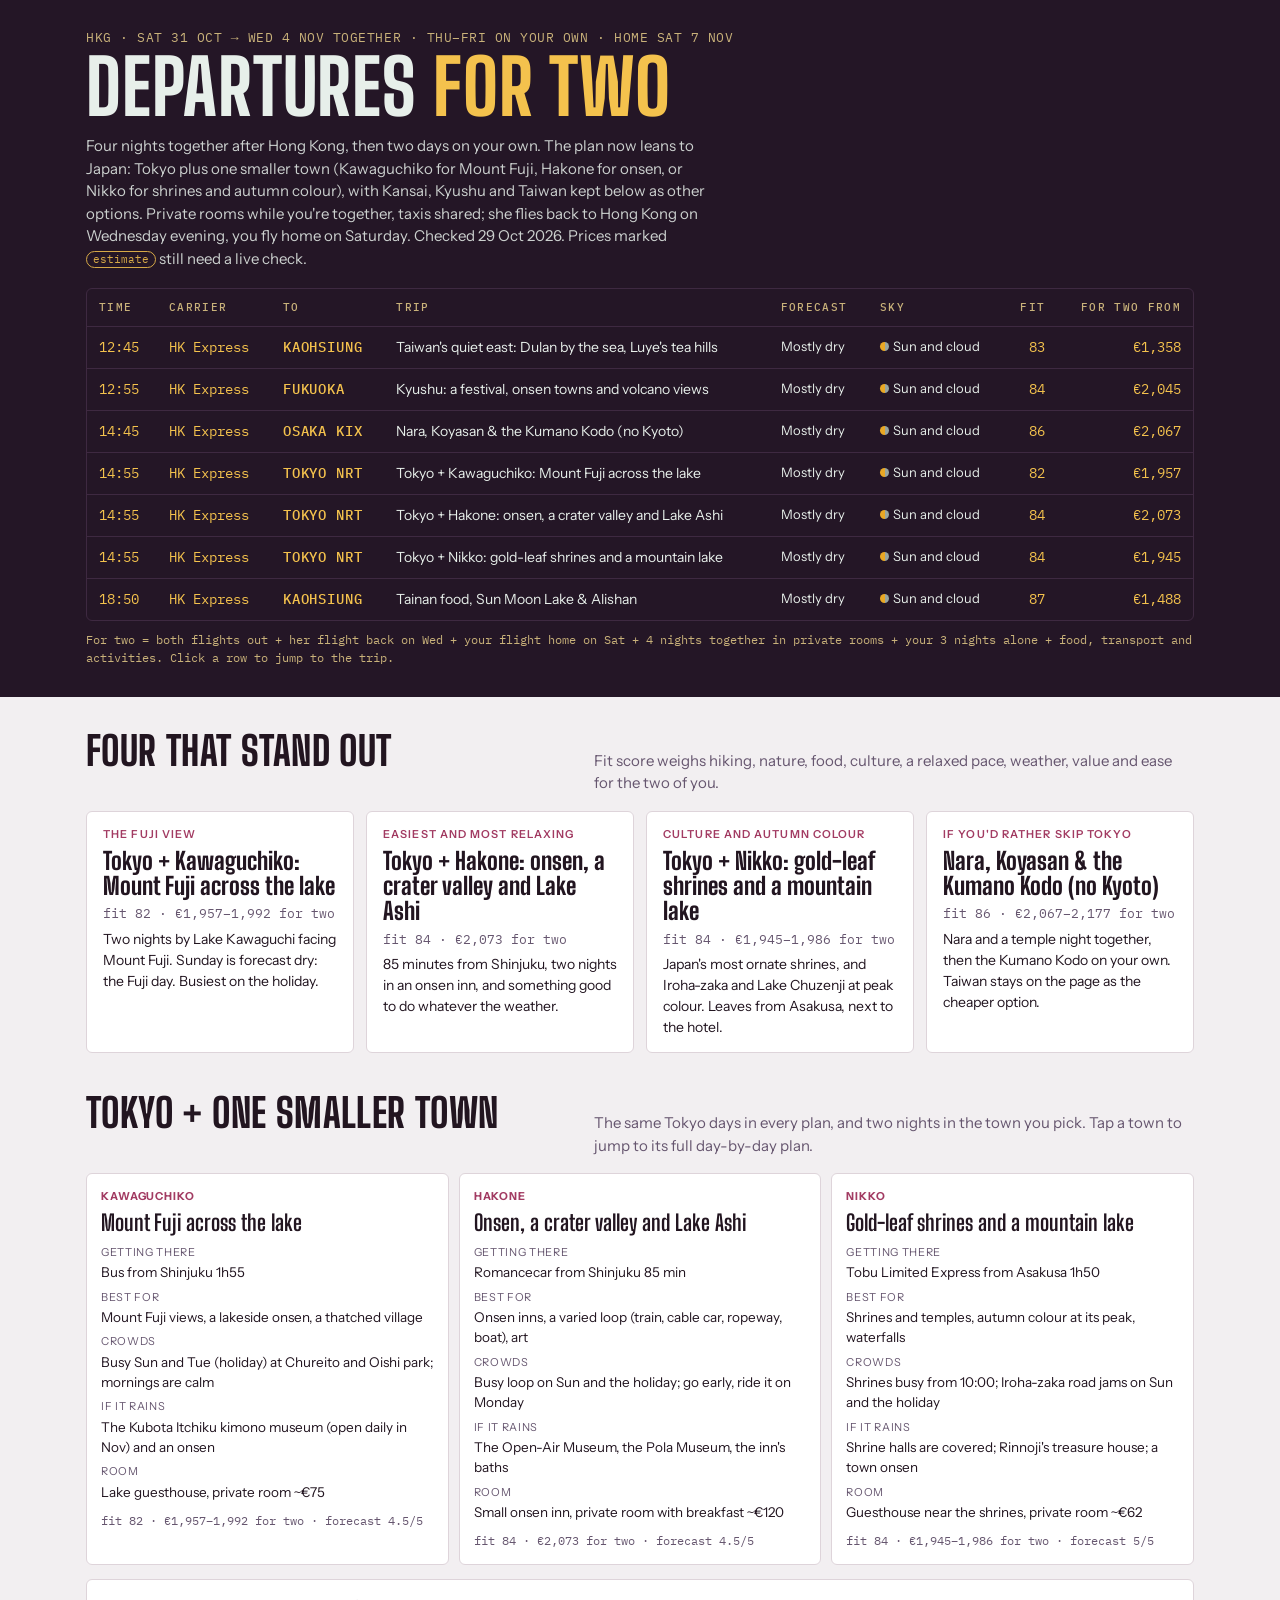
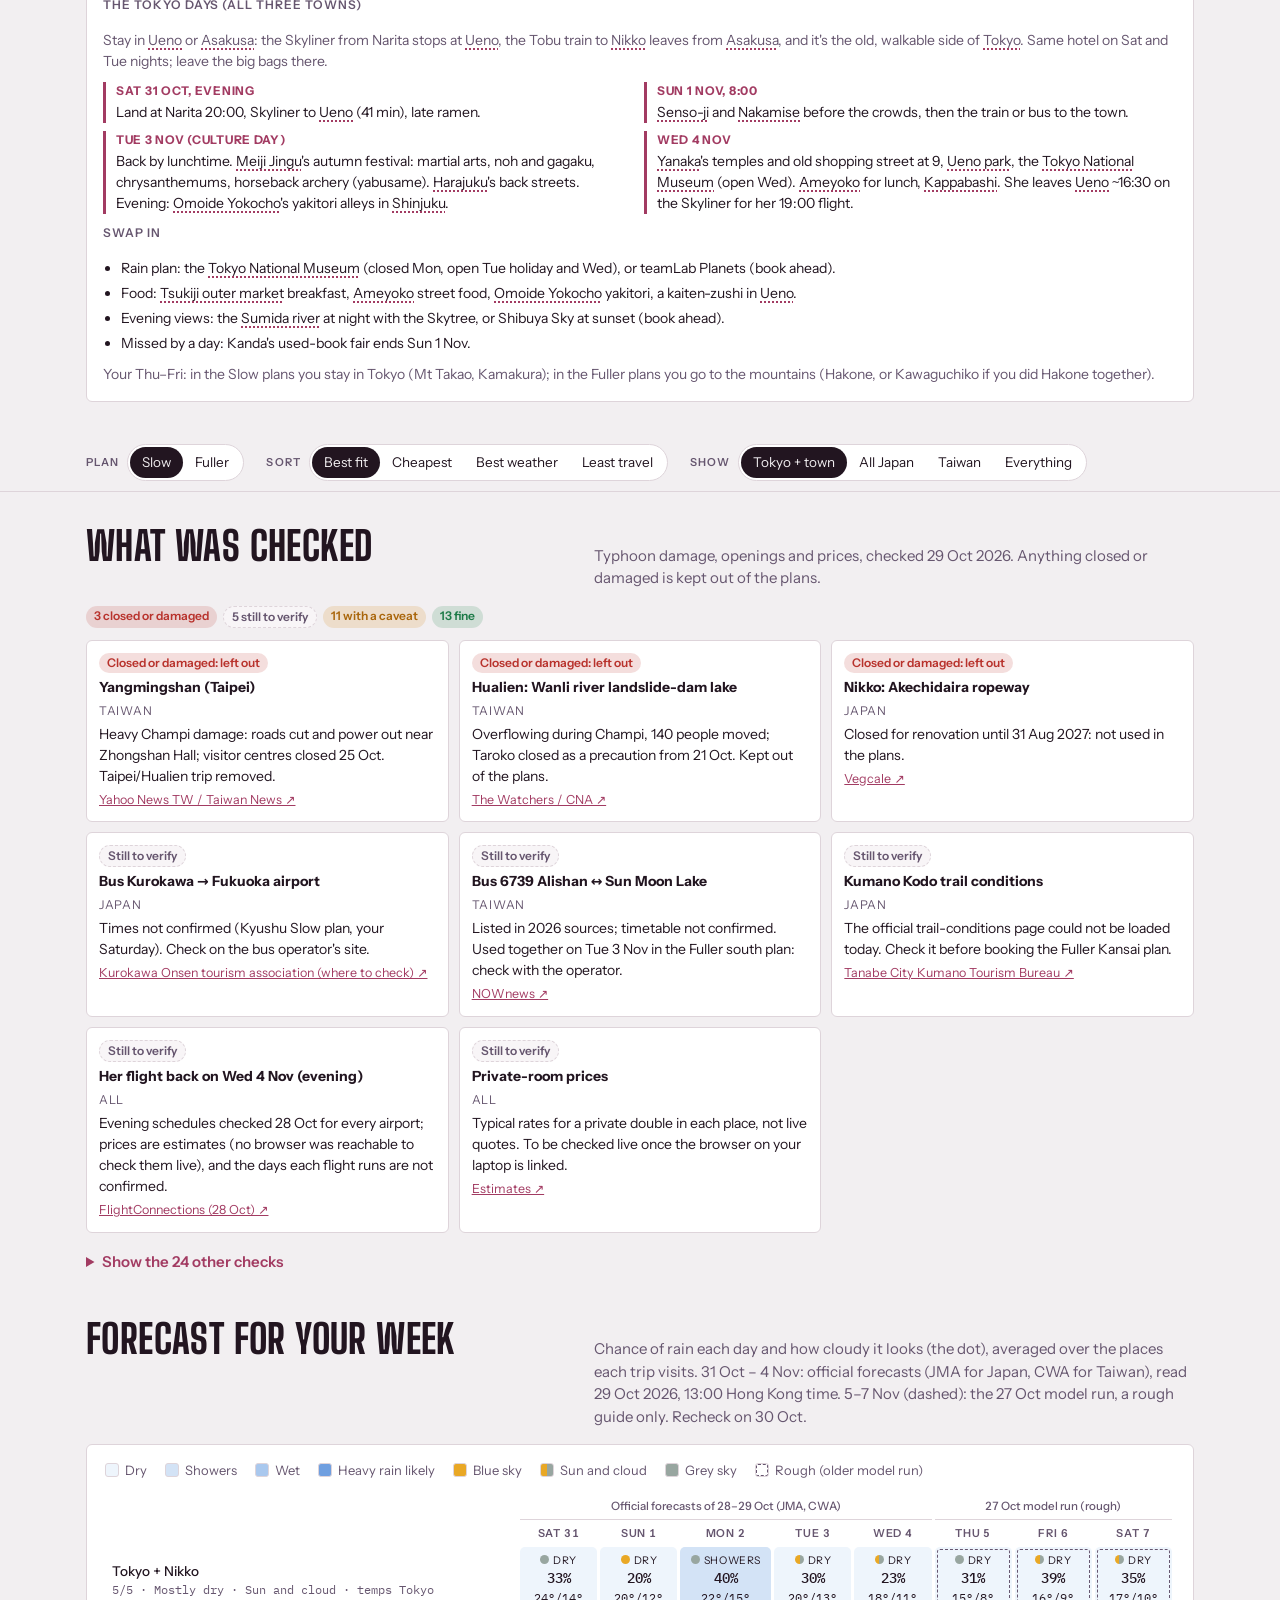
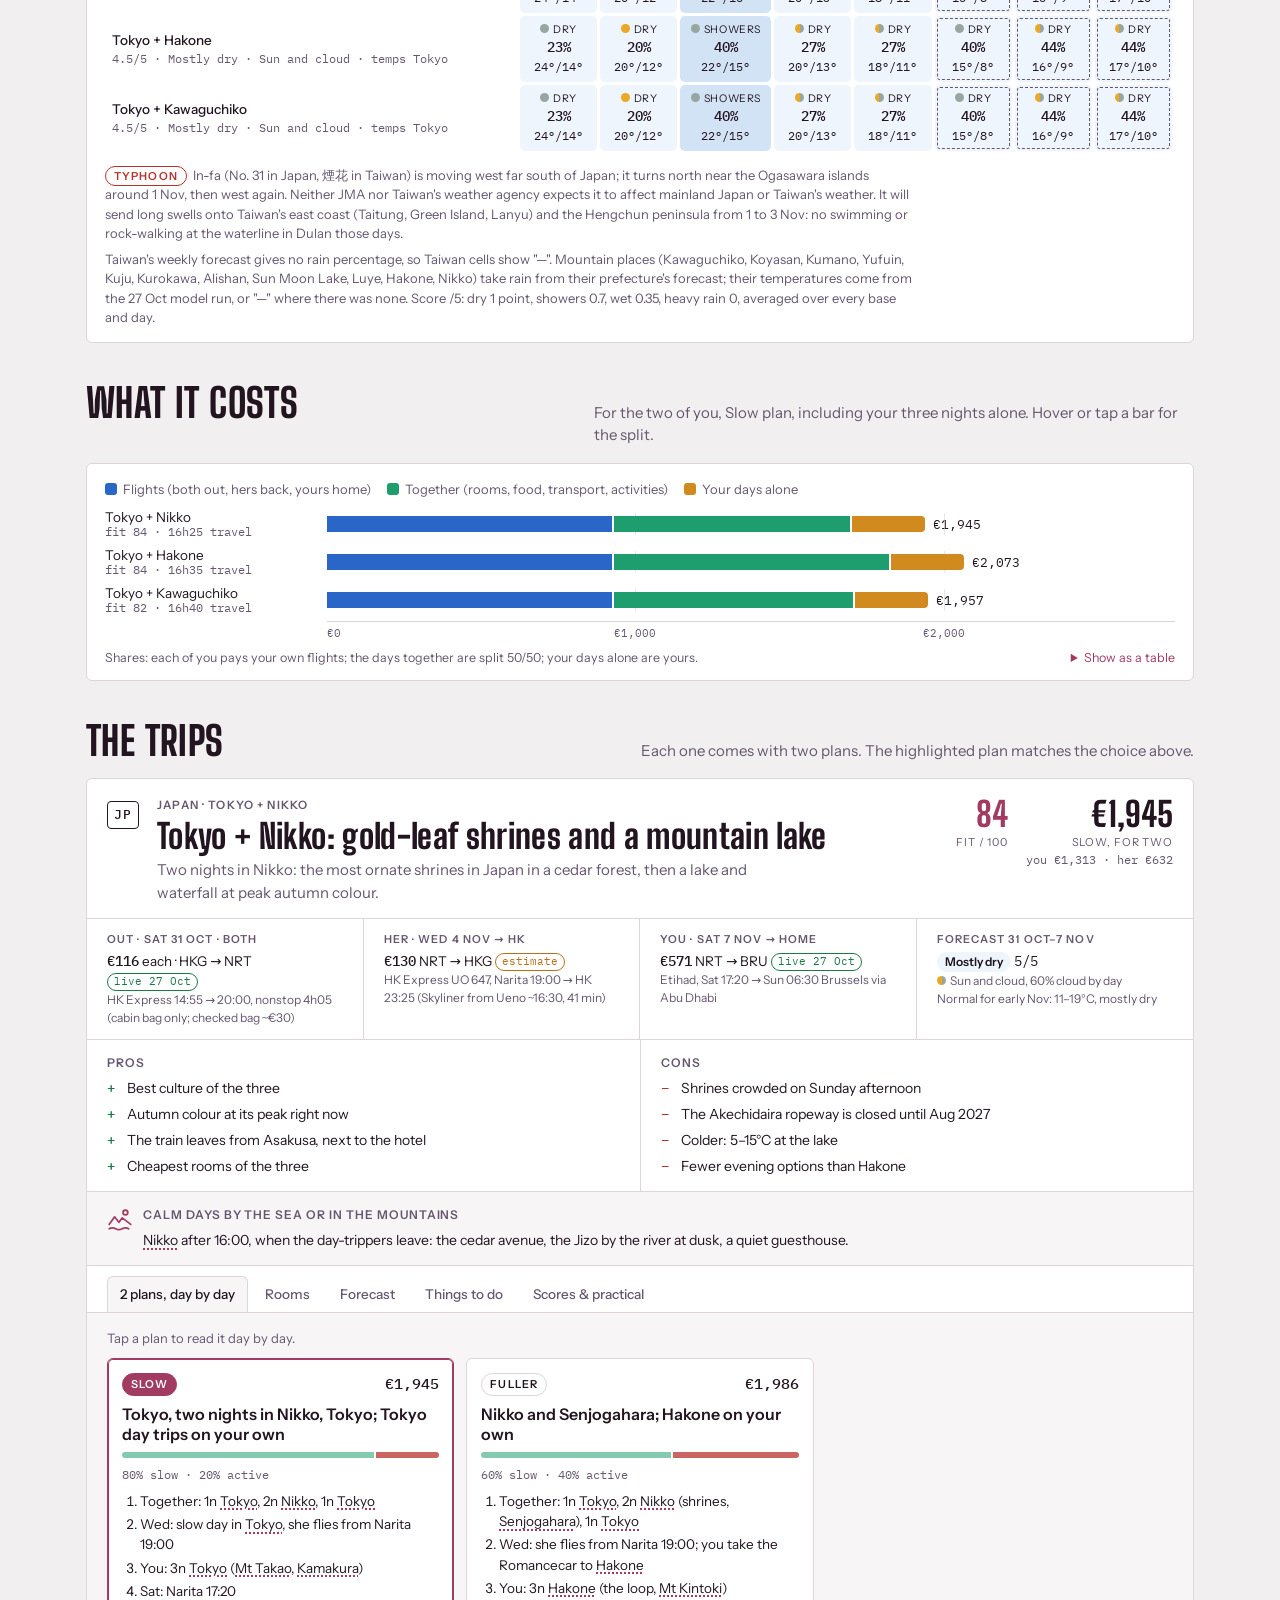
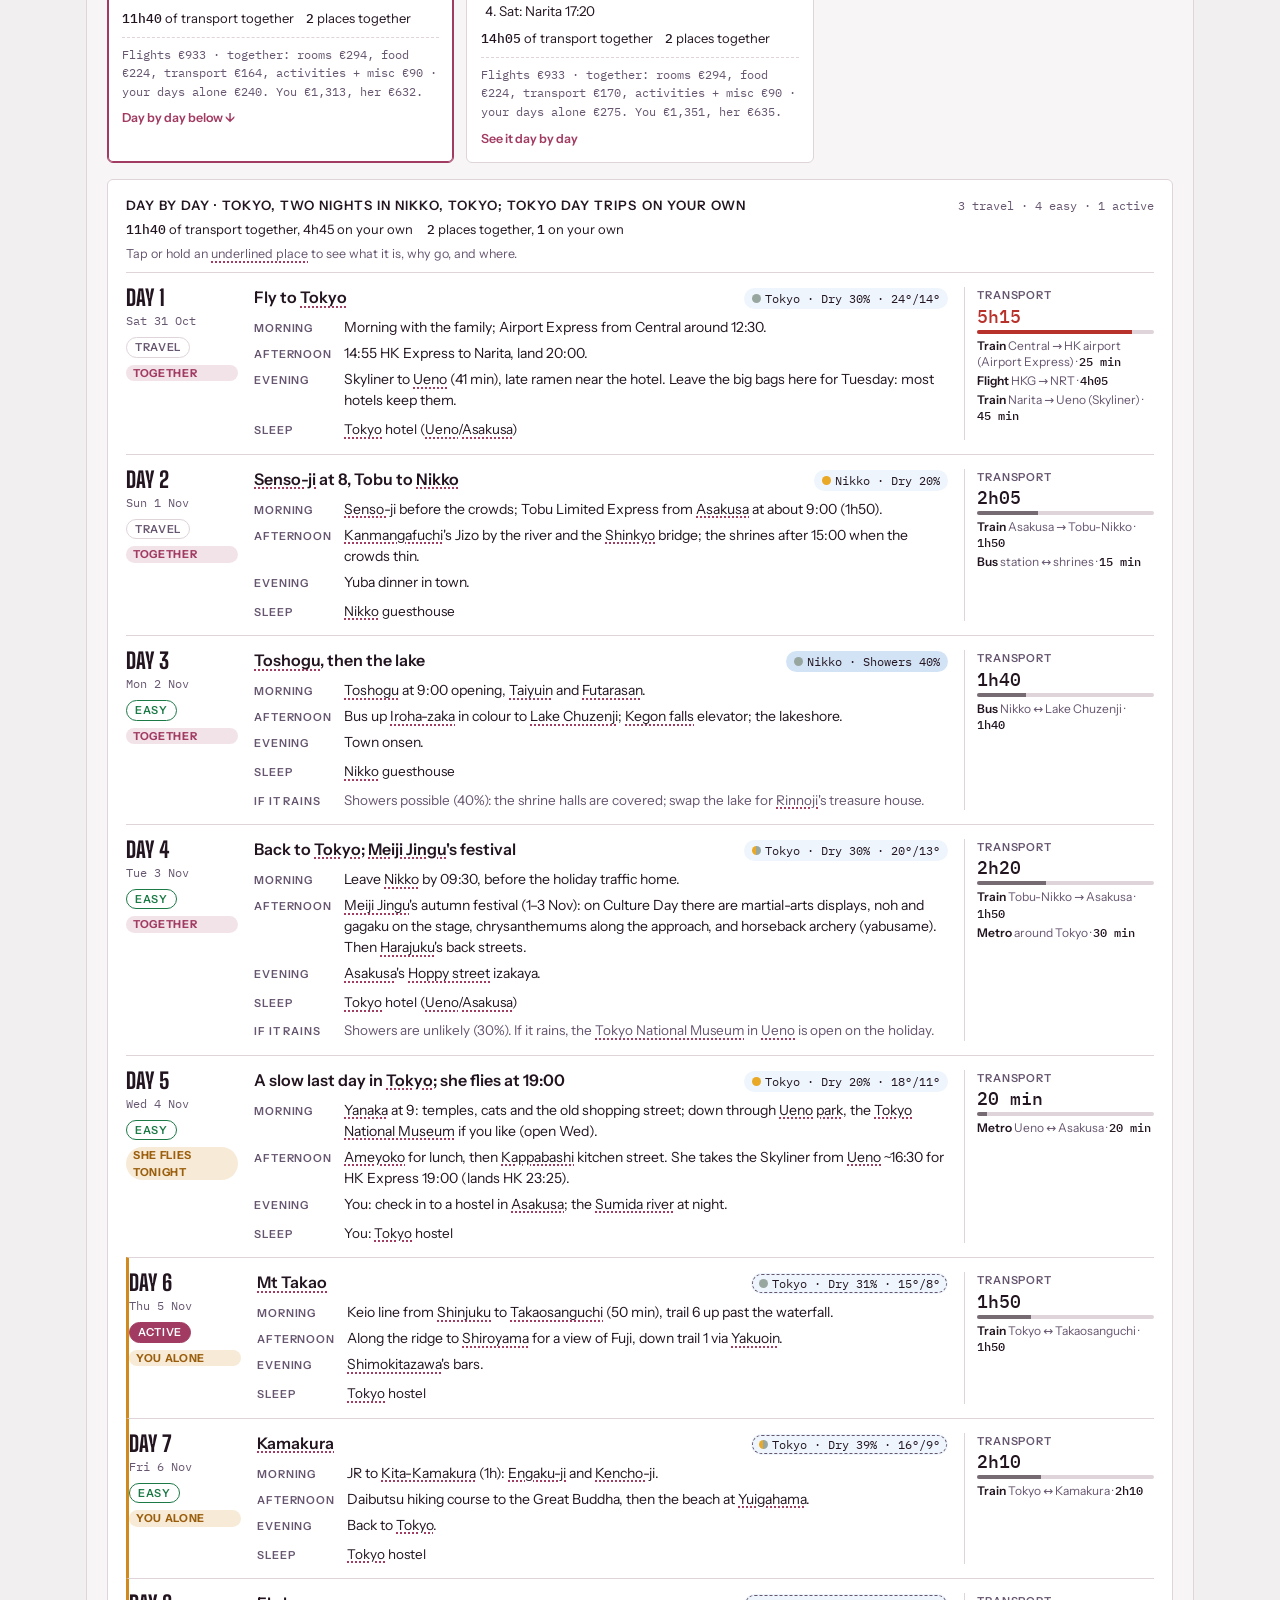
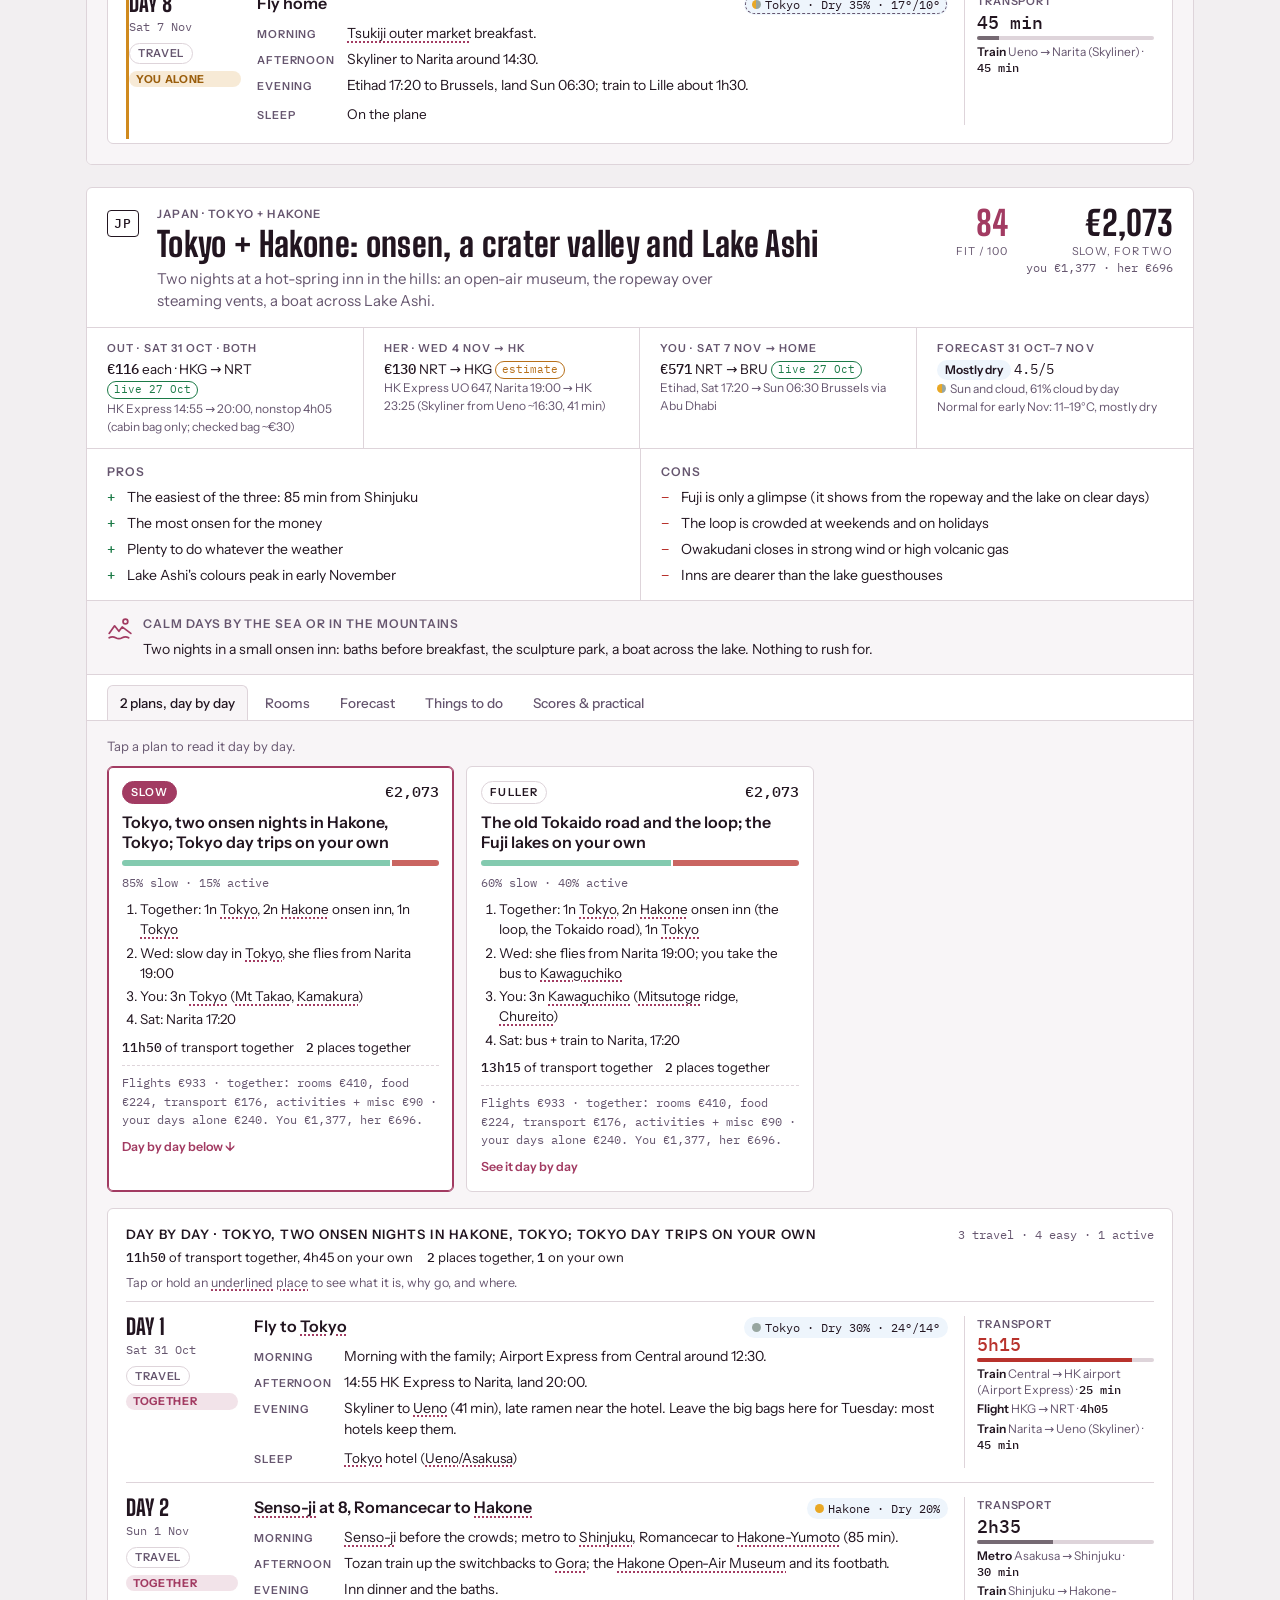
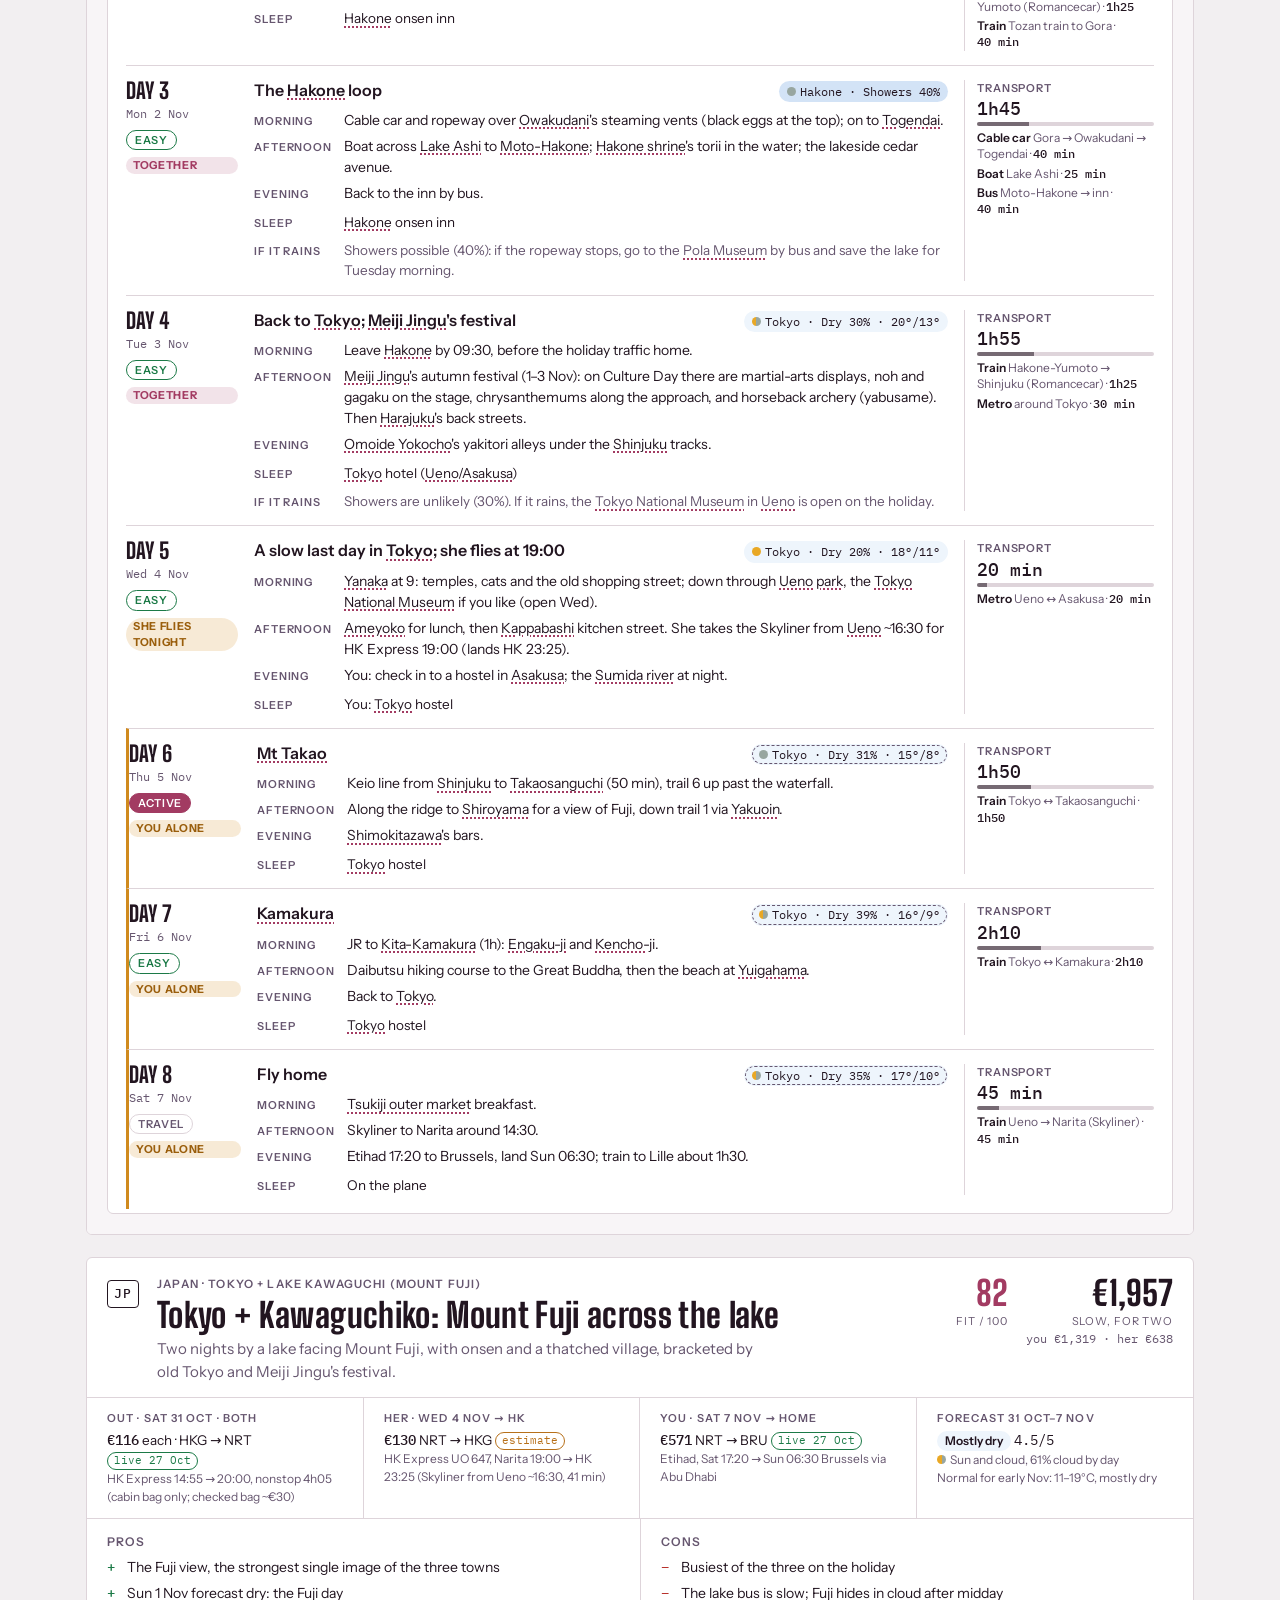
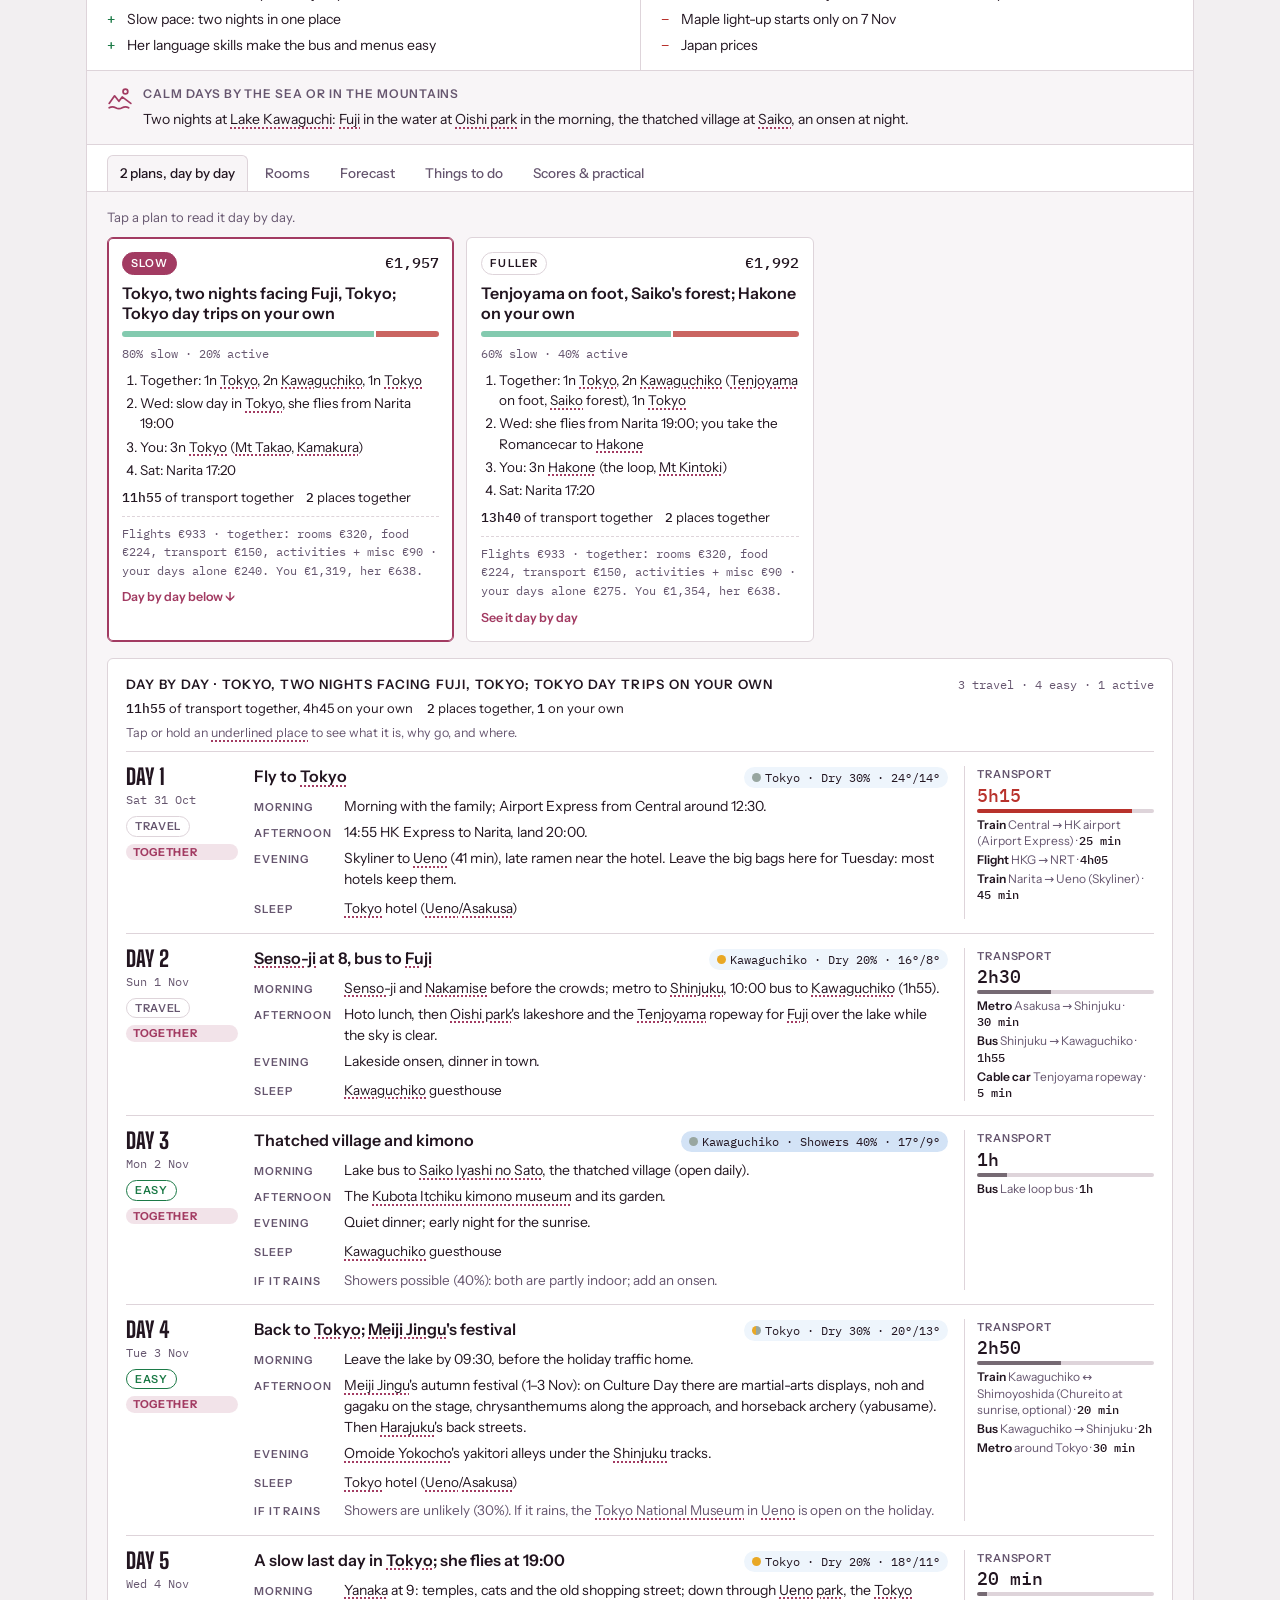
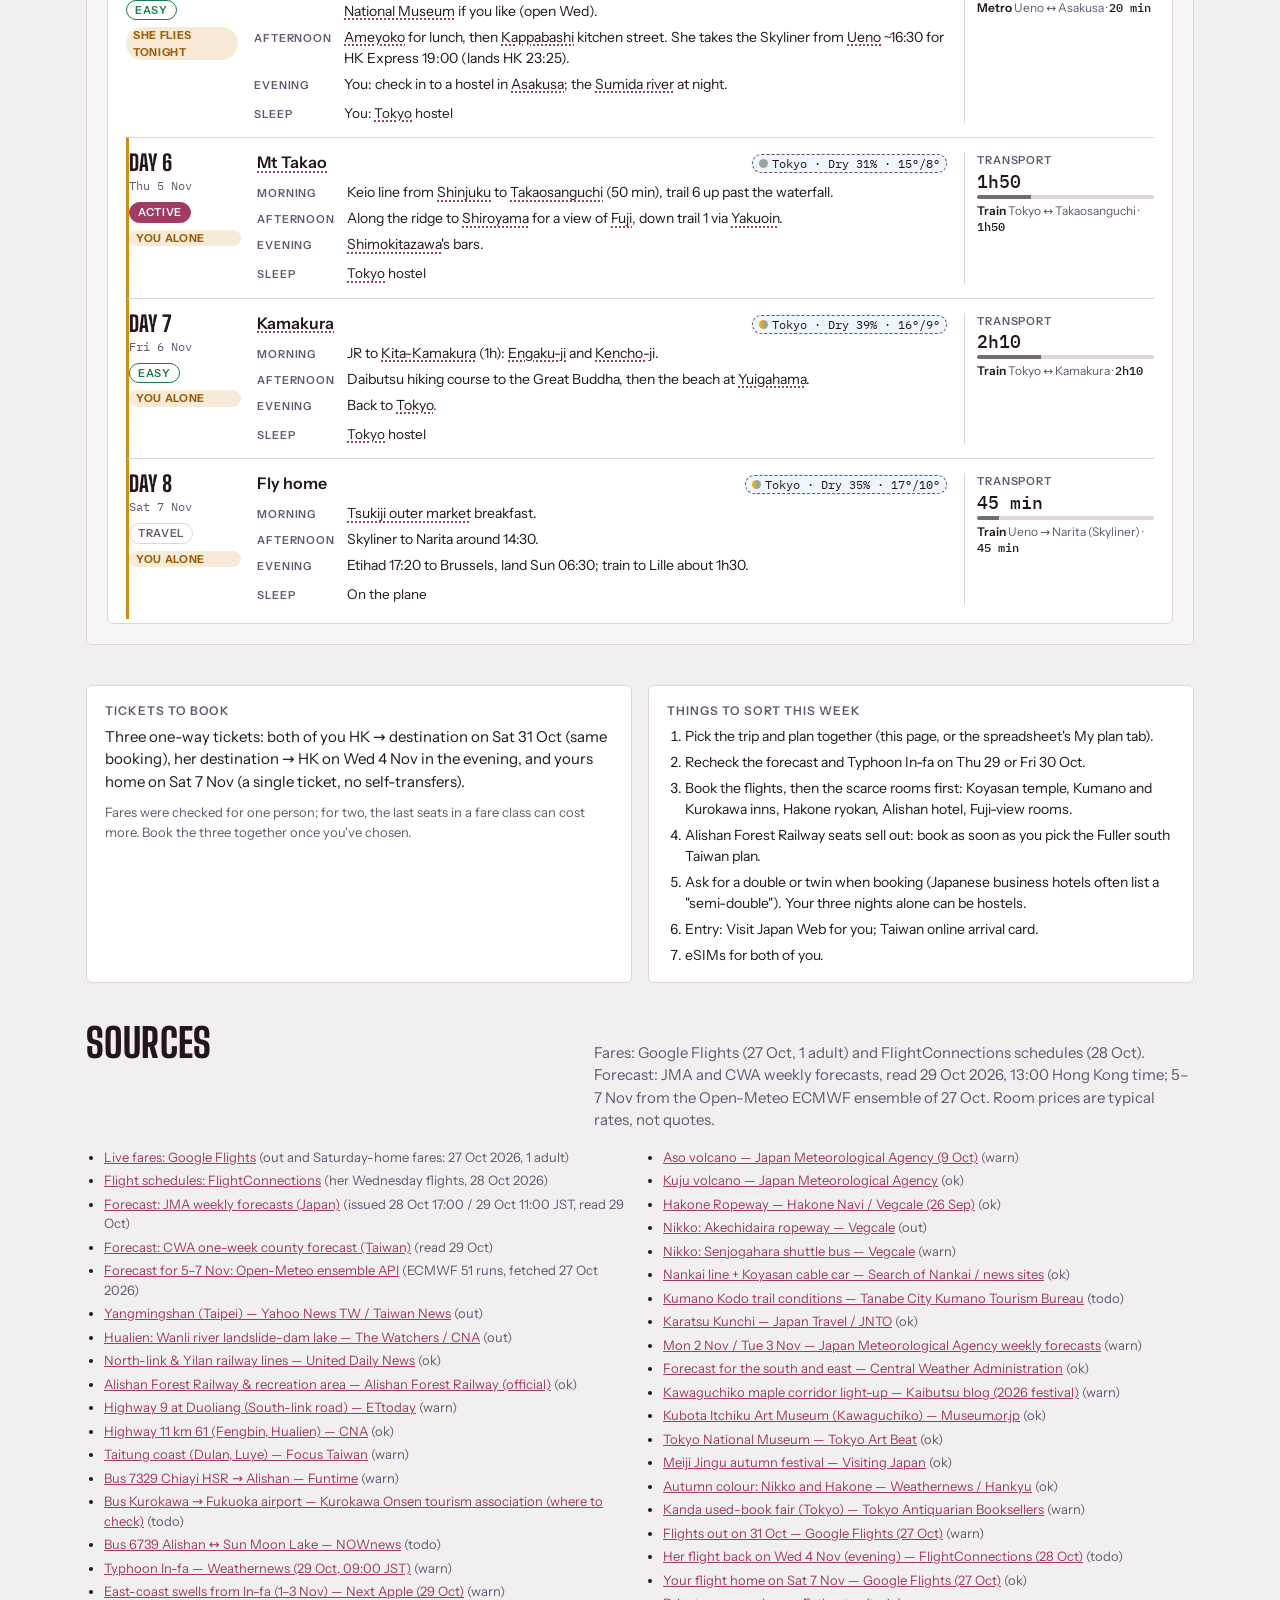
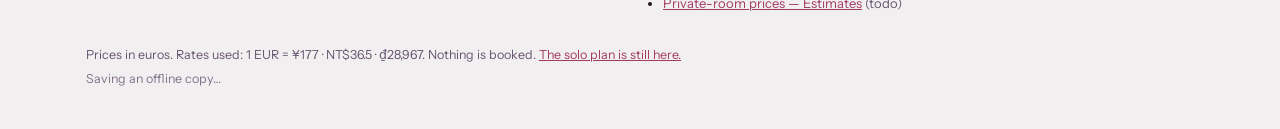
==== commit 8501e6ab: "Duo: Tokyo + one smaller town The Japan side becomes Tokyo plus Kawaguchiko, Hakone or Nikko: shared" ====
--- a/duo/index.html
+++ b/duo/index.html
@@ -397,6 +397,26 @@
 :root[data-theme="dark"] .who-split, :root[data-theme="dark"] .who-you { color: #F0B35A; }
 @media (prefers-color-scheme: dark) { :root:not([data-theme="light"]) .who-split, :root:not([data-theme="light"]) .who-you { color: #F0B35A; } }
 td.fc.c-na { background: var(--soft); color: var(--muted); }
+.tk { display: grid; gap: 14px; grid-template-columns: minmax(0, 1.1fr) minmax(0, 1.4fr); }
+@media (max-width: 860px) { .tk { grid-template-columns: 1fr; } }
+.tk-plan { background: var(--surface); border: 1px solid var(--line); border-radius: var(--r); padding: 16px; display: grid; gap: 10px; align-content: start; font-size: 14px; }
+.tk-days { margin: 0; padding: 0; list-style: none; display: grid; gap: 8px; }
+.tk-days li { display: grid; gap: 2px; border-left: 3px solid var(--accent); padding-left: 10px; }
+.tk-days b { font-size: 12px; text-transform: uppercase; letter-spacing: .06em; color: var(--accent); }
+.tk-menu { margin: 0; padding-left: 18px; display: grid; gap: 4px; }
+.tk-stay, .tk-solo { color: var(--muted); }
+.tk-towns { display: grid; gap: 10px; grid-template-columns: repeat(auto-fit, minmax(200px, 1fr)); }
+.tk-town { background: var(--surface); border: 1px solid var(--line); border-radius: var(--r); padding: 14px; text-decoration: none; color: var(--ink); display: grid; gap: 6px; align-content: start; font-size: 13.5px; }
+.tk-town:hover, .tk-town:focus-visible { border-color: var(--accent); }
+.tk-town .why { font-size: 11px; font-weight: 700; letter-spacing: .08em; text-transform: uppercase; color: var(--accent); }
+.tk-town strong { font-family: var(--f-display); font-size: 22px; line-height: 1.05; }
+.tk-town dl { margin: 0; display: grid; gap: 2px; }
+.tk-town dt { font-size: 11px; text-transform: uppercase; letter-spacing: .06em; color: var(--muted); margin-top: 4px; }
+.tk-town dd { margin: 0; }
+.tk-town .meta { font-family: var(--f-mono); font-size: 12px; color: var(--muted); margin-top: 4px; }
+.tk { grid-template-columns: 1fr; }
+.tk-towns { order: -1; grid-template-columns: repeat(auto-fit, minmax(240px, 1fr)); }
+@media (min-width: 860px) { .tk-days { grid-template-columns: 1fr 1fr; } }
 
 </style>
 </head>
@@ -407,7 +427,7 @@
       <div>
         <p class="sub">HKG · SAT 31 OCT → WED 4 NOV TOGETHER · THU–FRI ON YOUR OWN · HOME SAT 7 NOV</p>
         <h1>Departures <span>for two</span></h1>
-        <p class="lede">Four nights together after Hong Kong, then two days on your own. Six trips in Japan and Taiwan, each with two plans (Slow and Fuller): private rooms while you're together, taxis shared; she flies back to Hong Kong on Wednesday evening; you fly home on Saturday. Status checked 29 Oct 2026: Typhoon Champi damage, closures and fares. Prices marked <span class="fs fs-est">estimate</span> still need a live check.</p>
+        <p class="lede">Four nights together after Hong Kong, then two days on your own. The plan now leans to Japan: Tokyo plus one smaller town (Kawaguchiko for Mount Fuji, Hakone for onsen, or Nikko for shrines and autumn colour), with Kansai, Kyushu and Taiwan kept below as other options. Private rooms while you're together, taxis shared; she flies back to Hong Kong on Wednesday evening, you fly home on Saturday. Checked 29 Oct 2026. Prices marked <span class="fs fs-est">estimate</span> still need a live check.</p>
       </div>
     </div>
     <div class="board-wrap">
@@ -427,11 +447,18 @@
   </div>
 </section>
 
+<section id="tokyo-sec">
+  <div class="wrap">
+    <div class="sec-head"><h2>Tokyo + one smaller town</h2><p>The same Tokyo days in every plan, and two nights in the town you pick. Tap a town to jump to its full day-by-day plan.</p></div>
+    <div class="tk" id="tokyo"></div>
+  </div>
+</section>
+
 <div class="controls" role="region" aria-label="View controls">
   <div class="wrap">
     <div class="ctl"><span>Plan</span><div class="seg" id="style"></div></div>
         <div class="ctl"><span>Sort</span><div class="seg" id="sort"></div></div>
-    <div class="ctl"><span>Country</span><div class="seg" id="country"></div></div>
+    <div class="ctl"><span>Show</span><div class="seg" id="country"></div></div>
   </div>
 </div>
 
@@ -509,11 +536,11 @@
 
 <div class="tip" id="gtip" hidden></div>
 
-<script type="application/json" id="data">{"dests":[{"id":"jp-fuji","country":"Japan","region":"Tokyo & the Fuji lakes","cc":"JP","short":"Japan · Tokyo & Fuji","title":"Tokyo, Mount Fuji & Hakone","tagline":"Old Tokyo on foot and two days facing Fuji together; then Hakone or the Mitsutoge ridge on your own.","food_day":28,"solo_food":25,"transport":"Trains, buses and the metro with a Suica card in your phone. Buses to the lakes from Shinjuku (book on highwaybus.com).","crowds":"Tue 3 Nov is a national holiday: Chureito and the lakes are busy by 10:00, so go early. Your solo days (Thu, Fri) are calm weekdays.","food":["Tokyo: sushi at Tsukiji outer market, ramen, izakaya under the Ueno tracks","Hoto: thick miso noodles with pumpkin, the Fuji lakes dish","Hakone: black eggs from the Owakudani vents","Convenience-store breakfasts that are better than they should be"],"hikes":["Mitsutoge: Fuji's best face, 2h30 up from the trailhead","Tenjoyama by the ropeway, down on foot (40 min)","Mt Takao: trail 6 up, trail 1 down (3–4h)","Hakone's old Tokaido stone road, Hatajuku → Moto-Hakone (2h)"],"culture":["Senso-ji and old Asakusa at 8am","Yanaka's temples and wooden houses","Saiko Iyashi no Sato thatched village","Hakone Open-Air Museum and Hakone shrine's torii in the lake"],"adventure":[{"name":"Onsen ryokan night in Hakone","price":"~¥32,000 for two with dinner + breakfast","note":"Mon 2 Nov together, the likeliest day for showers (Fuller plan)"},{"name":"Chureito pagoda at sunrise","price":"free","note":"398 steps; Fuji behind the pagoda around 06:00"},{"name":"Hakone Freepass loop","price":"¥6,100 from Shinjuku","note":"Train, cable car, ropeway, boat: your solo day (Slow plan)"}],"pros":["Tokyo + Fuji: the classic, at an easy pace","Her kanji + Mandarin make menus easy","Fuji is clearest on Nov mornings","Your Saturday flight home is a live fare (€571)"],"cons":["Japan costs about twice Taiwan","Mon 2 Nov: cloudy, 40% chance of showers (29 Oct forecast)","Holiday crowds on Tue 3 Nov","Her flight back lands at 23:25 (an earlier Cathay costs ~€120 more)"],"calm":"Two nights at the Fuji lakes together: Fuji in the lake at Oishi park, a shore walk at Saiko, an onsen at night. In the Fuller plan, a ryokan night in Hakone.","out":{"route":"HKG → NRT","price":116,"status":"gf27","dep":"14:55","carrier":"HK Express","code":"TOKYO NRT","detail":"HK Express 14:55 → 20:00, nonstop 4h05 (cabin bag only; checked bag ~€30)","alt":"Haneda is closer to the city but nothing cheap after 14:00 was found on 27 Oct"},"her":{"route":"NRT → HKG","price":130,"status":"est","time":"19:00 → 23:25","detail":"HK Express UO 647, Narita 19:00 → HK 23:25 (Skyliner from Ueno ~16:30, 41 min)","alt":"Cathay CX 549 Haneda 16:00 → 20:15 (closer airport, ~€250) · Cathay CX 505 Narita 18:10 → 22:30"},"his":{"route":"NRT → BRU","price":571,"status":"gf27","detail":"Etihad, Sat 17:20 → Sun 06:30 Brussels via Abu Dhabi"},"entry":"Visa-free 90 days for you (French passport); fill in Visit Japan Web","weather":{"hi":19,"lo":11,"rain":"mostly dry","note":"Tokyo mild. Takayama 2–16°C, Hirayu and Kamikochi near freezing at night; larches golden early Nov (Kamikochi closes 15 Nov). November is Fuji's clearest month.","score":4,"sky":"mostly blue (Fuji's clearest month)"},"scores":{"hike":4,"nature":4.5,"food":5,"culture":4.5,"chill":4,"weather":4.25,"value":2,"ease":4.5},"fit":83,"fc":{"score":4.5,"word":"Mostly dry","note":"Mostly dry for Tokyo, Kawaguchiko, Hakone. 31 Oct – 4 Nov (official forecasts): no wet day; showers possible on Mon 2 Nov. Daytime cloud 61% on average. Checked 29 Oct 2026, 13:00 Hong Kong time; recheck on 30 Oct.","bases":["Tokyo","Kawaguchiko","Hakone"],"days":[{"cls":"Dry","pts":1.0,"p1":23,"cc":65,"md":"10-31","label":"Sat 31 Oct","ahead":2,"hi":24,"lo":14,"scored":true,"bases":[{"name":"Tokyo","hi":24,"lo":14,"p1":30,"p10":null,"med":null,"cls":"Dry","cc":80,"src":"J"},{"name":"Kawaguchiko","hi":18,"lo":9,"p1":10,"p10":null,"med":null,"cls":"Dry","cc":35,"src":"J"},{"name":"Hakone","hi":null,"lo":null,"p1":30,"p10":null,"med":null,"cls":"Dry","cc":80,"src":"J"}]},{"cls":"Dry","pts":1.0,"p1":20,"cc":35,"md":"11-01","label":"Sun 1 Nov","ahead":3,"hi":20,"lo":12,"scored":true,"bases":[{"name":"Tokyo","hi":20,"lo":12,"p1":20,"p10":null,"med":null,"cls":"Dry","cc":35,"src":"J"},{"name":"Kawaguchiko","hi":16,"lo":8,"p1":20,"p10":null,"med":null,"cls":"Dry","cc":35,"src":"J"},{"name":"Hakone","hi":null,"lo":null,"p1":20,"p10":null,"med":null,"cls":"Dry","cc":35,"src":"J"}]},{"cls":"Showers","pts":0.7,"p1":40,"cc":80,"md":"11-02","label":"Mon 2 Nov","ahead":4,"hi":22,"lo":15,"scored":true,"bases":[{"name":"Tokyo","hi":22,"lo":15,"p1":40,"p10":null,"med":null,"cls":"Showers","cc":80,"src":"J"},{"name":"Kawaguchiko","hi":17,"lo":9,"p1":40,"p10":null,"med":null,"cls":"Showers","cc":80,"src":"J"},{"name":"Hakone","hi":null,"lo":null,"p1":40,"p10":null,"med":null,"cls":"Showers","cc":80,"src":"J"}]},{"cls":"Dry","pts":1.0,"p1":27,"cc":52,"md":"11-03","label":"Tue 3 Nov","ahead":5,"hi":20,"lo":13,"scored":true,"bases":[{"name":"Tokyo","hi":20,"lo":13,"p1":30,"p10":null,"med":null,"cls":"Dry","cc":60,"src":"J"},{"name":"Kawaguchiko","hi":15,"lo":8,"p1":20,"p10":null,"med":null,"cls":"Dry","cc":35,"src":"J"},{"name":"Hakone","hi":null,"lo":null,"p1":30,"p10":null,"med":null,"cls":"Dry","cc":60,"src":"J"}]},{"cls":"Dry","pts":0.9,"p1":27,"cc":60,"md":"11-04","label":"Wed 4 Nov","ahead":6,"hi":18,"lo":11,"scored":true,"bases":[{"name":"Tokyo","hi":18,"lo":11,"p1":20,"p10":null,"med":null,"cls":"Dry","cc":35,"src":"J"},{"name":"Kawaguchiko","hi":14,"lo":6,"p1":30,"p10":null,"med":null,"cls":"Showers","cc":85,"src":"J"},{"name":"Hakone","hi":null,"lo":null,"p1":30,"p10":null,"med":null,"cls":"Dry","cc":60,"src":"J"}]},{"cls":"Dry","pts":0.85,"p1":40,"cc":78,"md":"11-05","label":"Thu 5 Nov","ahead":7,"hi":15,"lo":8,"scored":false,"bases":[{"name":"Tokyo","hi":15,"lo":8,"p1":31,"p10":6,"med":0.0,"cls":"Dry","cc":71,"src":"E"},{"name":"Kawaguchiko","hi":12,"lo":5,"p1":50,"p10":null,"med":null,"cls":"Showers","cc":85,"src":"J"},{"name":"Hakone","hi":null,"lo":null,"p1":null,"p10":null,"med":null,"cls":null,"cc":null,"src":null}]},{"cls":"Dry","pts":1.0,"p1":44,"cc":62,"md":"11-06","label":"Fri 6 Nov","ahead":8,"hi":16,"lo":9,"scored":false,"bases":[{"name":"Tokyo","hi":16,"lo":9,"p1":39,"p10":12,"med":0.6,"cls":"Dry","cc":60,"src":"E"},{"name":"Kawaguchiko","hi":14,"lo":6,"p1":49,"p10":18,"med":0.8,"cls":"Dry","cc":64,"src":"E"},{"name":"Hakone","hi":null,"lo":null,"p1":null,"p10":null,"med":null,"cls":null,"cc":null,"src":null}]},{"cls":"Dry","pts":0.85,"p1":44,"cc":54,"md":"11-07","label":"Sat 7 Nov","ahead":9,"hi":17,"lo":10,"scored":false,"bases":[{"name":"Tokyo","hi":17,"lo":10,"p1":35,"p10":12,"med":0.0,"cls":"Dry","cc":55,"src":"E"},{"name":"Kawaguchiko","hi":15,"lo":7,"p1":53,"p10":18,"med":1.0,"cls":"Showers","cc":54,"src":"E"},{"name":"Hakone","hi":null,"lo":null,"p1":null,"p10":null,"med":null,"cls":null,"cc":null,"src":null}]}],"per_base":{"Tokyo":[{"md":"10-31","label":"Sat 31 Oct","p10":null,"med":null,"cls":"Dry","cc":80,"p1":30,"hi":24,"lo":14,"src":"J"},{"md":"11-01","label":"Sun 1 Nov","p10":null,"med":null,"cls":"Dry","cc":35,"p1":20,"hi":20,"lo":12,"src":"J"},{"md":"11-02","label":"Mon 2 Nov","p10":null,"med":null,"cls":"Showers","cc":80,"p1":40,"hi":22,"lo":15,"src":"J"},{"md":"11-03","label":"Tue 3 Nov","p10":null,"med":null,"cls":"Dry","cc":60,"p1":30,"hi":20,"lo":13,"src":"J"},{"md":"11-04","label":"Wed 4 Nov","p10":null,"med":null,"cls":"Dry","cc":35,"p1":20,"hi":18,"lo":11,"src":"J"},{"md":"11-05","label":"Thu 5 Nov","p10":6,"med":0.0,"cls":"Dry","cc":71,"p1":31,"hi":15,"lo":8,"src":"E"},{"md":"11-06","label":"Fri 6 Nov","p10":12,"med":0.6,"cls":"Dry","cc":60,"p1":39,"hi":16,"lo":9,"src":"E"},{"md":"11-07","label":"Sat 7 Nov","p10":12,"med":0.0,"cls":"Dry","cc":55,"p1":35,"hi":17,"lo":10,"src":"E"}],"Kawaguchiko":[{"md":"10-31","label":"Sat 31 Oct","p10":null,"med":null,"cls":"Dry","cc":35,"p1":10,"hi":18,"lo":9,"src":"J"},{"md":"11-01","label":"Sun 1 Nov","p10":null,"med":null,"cls":"Dry","cc":35,"p1":20,"hi":16,"lo":8,"src":"J"},{"md":"11-02","label":"Mon 2 Nov","p10":null,"med":null,"cls":"Showers","cc":80,"p1":40,"hi":17,"lo":9,"src":"J"},{"md":"11-03","label":"Tue 3 Nov","p10":null,"med":null,"cls":"Dry","cc":35,"p1":20,"hi":15,"lo":8,"src":"J"},{"md":"11-04","label":"Wed 4 Nov","p10":null,"med":null,"cls":"Showers","cc":85,"p1":30,"hi":14,"lo":6,"src":"J"},{"md":"11-05","label":"Thu 5 Nov","p10":null,"med":null,"cls":"Showers","cc":85,"p1":50,"hi":12,"lo":5,"src":"J"},{"md":"11-06","label":"Fri 6 Nov","p10":18,"med":0.8,"cls":"Dry","cc":64,"p1":49,"hi":14,"lo":6,"src":"E"},{"md":"11-07","label":"Sat 7 Nov","p10":18,"med":1.0,"cls":"Showers","cc":54,"p1":53,"hi":15,"lo":7,"src":"E"}],"Hakone":[{"md":"10-31","label":"Sat 31 Oct","p10":null,"med":null,"cls":"Dry","cc":80,"p1":30,"hi":null,"lo":null,"src":"J"},{"md":"11-01","label":"Sun 1 Nov","p10":null,"med":null,"cls":"Dry","cc":35,"p1":20,"hi":null,"lo":null,"src":"J"},{"md":"11-02","label":"Mon 2 Nov","p10":null,"med":null,"cls":"Showers","cc":80,"p1":40,"hi":null,"lo":null,"src":"J"},{"md":"11-03","label":"Tue 3 Nov","p10":null,"med":null,"cls":"Dry","cc":60,"p1":30,"hi":null,"lo":null,"src":"J"},{"md":"11-04","label":"Wed 4 Nov","p10":null,"med":null,"cls":"Dry","cc":60,"p1":30,"hi":null,"lo":null,"src":"J"},{"md":"11-05","label":"Thu 5 Nov","p10":null,"med":null,"cls":null,"cc":null,"p1":null,"hi":null,"lo":null,"src":null},{"md":"11-06","label":"Fri 6 Nov","p10":null,"med":null,"cls":null,"cc":null,"p1":null,"hi":null,"lo":null,"src":null},{"md":"11-07","label":"Sat 7 Nov","p10":null,"med":null,"cls":null,"cc":null,"p1":null,"hi":null,"lo":null,"src":null}]},"cc":61},"options":[{"style":"Slow","name":"Tokyo and the Fuji lakes; Hakone on your own","chill":75,"route":["Together: 2n Tokyo, 2n Kawaguchiko","Wed: back to Tokyo, she flies from Narita 19:00","You: 1n Tokyo, 1n Hakone, 1n Tokyo","Sat: Narita 17:20"],"days":[{"t":"Fly to Tokyo","e":"Travel","who":"both","am":"Morning with the family; Airport Express from Central around 12:30.","pm":"14:55 HK Express to Narita, land 20:00.","eve":"Skyliner to Ueno (41 min), late ramen near the hotel.","sleep":"Tokyo hotel (Asakusa/Ueno)","wx":"Tokyo","tr":[["train","Central → HK airport (Airport Express)",25],["plane","HKG → NRT",245],["train","Narita → Ueno (Skyliner)",45]],"b":null},{"t":"Old Tokyo on foot","e":"Easy","who":"both","am":"Yanaka at 9: temples, cats and the old shopping street; down through Ueno park.","pm":"Asakusa: Senso-ji, Kappabashi kitchen street, the Sumida river.","eve":"Ameyoko and the izakaya under the Ueno tracks.","sleep":"Tokyo hotel","wx":"Tokyo","tr":[["metro","Ueno ↔ Asakusa",20]],"b":null},{"t":"Bus to Lake Kawaguchi","e":"Travel","who":"both","am":"Highway bus from Shinjuku (1h55).","pm":"Hoto noodles; the Kubota Itchiku kimono museum and a lakeside onsen.","eve":"Quiet dinner by the lake.","sleep":"Kawaguchiko guesthouse","wx":"Kawaguchiko","tr":[["metro","Asakusa → Shinjuku",30],["bus","Shinjuku → Kawaguchiko",115]],"b":"Showers possible (40%): the museum and onsen work either way."},{"t":"Chureito pagoda and Lake Saiko","e":"Active","who":"both","am":"Chureito at sunrise (train 10 min), back for breakfast; Oishi park after.","pm":"Lake bus to Saiko Iyashi no Sato and the shore path.","eve":"Maple corridor lit up at night.","sleep":"Kawaguchiko guesthouse","wx":"Kawaguchiko","tr":[["train","Kawaguchiko ↔ Shimoyoshida",20],["bus","Lake loop bus to Saiko",60]],"b":null},{"t":"Tenjoyama, back to Tokyo; she flies at 19:00","e":"Travel","who":"split","am":"Tenjoyama ropeway for Fuji over the lake; bus to Shinjuku at 11:00 (2h).","pm":"Lunch and Meiji shrine's forest together; she takes the Skyliner from Ueno ~16:30 for HK Express 19:00 (lands HK 23:25).","eve":"You: check in to a hostel in Asakusa; izakaya.","sleep":"You: Tokyo hostel","wx":"Tokyo","tr":[["cable","Tenjoyama ropeway",5],["bus","Kawaguchiko → Shinjuku",120],["metro","around Tokyo",30]],"b":null},{"t":"Hakone loop","e":"Active","who":"you","am":"Romancecar to Hakone-Yumoto (85 min), Tozan train to Gora.","pm":"Open-Air Museum, cable car + ropeway over Owakudani, boat across Lake Ashi.","eve":"Onsen, hostel in Hakone.","sleep":"Hakone hostel","wx":"Hakone","tr":[["train","Shinjuku → Hakone-Yumoto → Gora",125],["cable","Gora → Owakudani → Togendai",40],["boat","Lake Ashi",25]],"b":null},{"t":"The old Tokaido road, back to Tokyo","e":"Easy","who":"you","am":"Walk the cobbled Tokaido road from Hatajuku to Moto-Hakone (2h), amazake at the old teahouse.","pm":"Bus + Romancecar back to Shinjuku.","eve":"Shimokitazawa's bars.","sleep":"Tokyo hostel","wx":"Tokyo","tr":[["bus","Moto-Hakone → Hakone-Yumoto",40],["train","Hakone-Yumoto → Shinjuku",85]],"b":null},{"t":"Fly home","e":"Travel","who":"you","am":"Tsukiji outer market breakfast.","pm":"Skyliner to Narita around 14:30.","eve":"Etihad 17:20 to Brussels, land Sun 06:30; train to Lille ~1h30.","sleep":"On the plane","wx":"Tokyo","tr":[["train","Ueno → Narita (Skyliner)",45]],"b":null}],"nights":[{"place":"Tokyo (Asakusa/Ueno), hotel double","room":85,"meals":false,"solo":false},{"place":"Tokyo","room":85,"meals":false,"solo":false},{"place":"Kawaguchiko guesthouse, private room","room":75,"meals":false,"solo":false},{"place":"Kawaguchiko","room":75,"meals":false,"solo":false},{"place":"Tokyo hostel or capsule","room":35,"meals":false,"solo":true},{"place":"Hakone hostel","room":35,"meals":false,"solo":true},{"place":"Tokyo hostel or capsule","room":35,"meals":false,"solo":true}],"transport_pp":75,"shared":10,"activities_pp":20,"solo_transport":65,"solo_activities":20,"travel":1075,"together_travel":715,"beds":2,"solo_beds":2,"moves":4,"cost":{"out":232,"her":130,"his":571,"rooms":320,"food":224.0,"transport":160,"activities":40,"misc":40,"solo_rooms":105,"solo_food":75.0,"solo_transport":65,"solo_activities":20,"solo":265.0,"flights":933,"together":784.0,"ground":1049.0,"total":1982,"his_share":1344,"her_share":638}},{"style":"Fuller","name":"Takao, a Hakone ryokan and the lakes; Mitsutoge on your own","chill":55,"route":["Together: 2n Tokyo (Mt Takao), 1n Hakone ryokan, 1n Kawaguchiko","Wed: she takes the bus to Tokyo and flies from Narita 19:00","You: 2n Kawaguchiko (Mitsutoge), 1n Tokyo","Sat: Narita 17:20"],"days":[{"t":"Fly to Tokyo","e":"Travel","who":"both","am":"Airport Express around 12:30.","pm":"14:55 HK Express to Narita, land 20:00.","eve":"Skyliner to Ueno, ramen.","sleep":"Tokyo hotel","wx":"Tokyo","tr":[["train","Central → HK airport (Airport Express)",25],["plane","HKG → NRT",245],["train","Narita → Ueno (Skyliner)",45]],"b":null},{"t":"Mt Takao","e":"Active","who":"both","am":"Keio line from Shinjuku (50 min) by 8:30: trail 6 up past the waterfall to the summit (599 m).","pm":"Trail 1 down via Yakuoin temple; soba at the bottom.","eve":"Asakusa at night.","sleep":"Tokyo hotel","wx":"Tokyo","tr":[["train","Tokyo ↔ Takaosanguchi",110]],"b":null},{"t":"Romancecar to a Hakone ryokan","e":"Easy","who":"both","am":"Romancecar to Hakone-Yumoto (85 min), Tozan train up to Gora.","pm":"Hakone Open-Air Museum (indoor halls + a footbath).","eve":"Ryokan: kaiseki dinner, onsen.","sleep":"Hakone ryokan","wx":"Hakone","tr":[["train","Shinjuku → Hakone-Yumoto",85],["train","Tozan train to Gora",40]],"b":"Showers possible (40%): the ropeway may stop in rain or wind, which doesn't matter today."},{"t":"Owakudani, Lake Ashi, on to Fuji","e":"Travel","who":"both","am":"Ropeway over Owakudani, boat across Lake Ashi.","pm":"Bus Hakone → Gotemba → Kawaguchiko (about 2h).","eve":"Hoto noodles.","sleep":"Kawaguchiko guesthouse","wx":"Kawaguchiko","tr":[["cable","Gora → Owakudani → Togendai",40],["boat","Lake Ashi",25],["bus","Hakone → Kawaguchiko",120]],"b":null},{"t":"Chureito at sunrise; she leaves at noon","e":"Easy","who":"split","am":"Chureito together at 06:00, breakfast by the lake.","pm":"She takes the bus to Shinjuku (~11:30) and the Narita Express for HK Express 19:00. You: Lake Saiko's ice caves and forest.","eve":"You: move to a hostel by the lake.","sleep":"You: Kawaguchiko hostel","wx":"Kawaguchiko","tr":[["train","Kawaguchiko ↔ Shimoyoshida",20],["bus","Lake loop bus to Saiko",60]],"b":null},{"t":"Mitsutoge ridge","e":"Big day","who":"you","am":"Bus or taxi to the Mitsutoge trailhead, 2h30 up to Kaiun-yama (1,785 m): the whole of Fuji.","pm":"Along the ridge to Tenjoyama and down by the ropeway (5–6h total).","eve":"Onsen.","sleep":"Kawaguchiko hostel","wx":"Kawaguchiko","tr":[["taxi","Kawaguchiko → Mitsutoge trailhead",15],["cable","Tenjoyama ropeway down",5]],"b":null},{"t":"Back to Tokyo","e":"Travel","who":"you","am":"Oshino Hakkai's spring pools.","pm":"Bus to Shinjuku (2h).","eve":"Last night in Tokyo.","sleep":"Tokyo hostel","wx":"Tokyo","tr":[["bus","Kawaguchiko ↔ Oshino",40],["bus","Kawaguchiko → Shinjuku",120]],"b":null},{"t":"Fly home","e":"Travel","who":"you","am":"Yanaka and Ueno park.","pm":"Skyliner to Narita around 14:30.","eve":"Etihad 17:20 to Brussels, land Sun 06:30.","sleep":"On the plane","wx":"Tokyo","tr":[["train","Ueno → Narita (Skyliner)",45]],"b":null}],"nights":[{"place":"Tokyo hotel double","room":85,"meals":false,"solo":false},{"place":"Tokyo","room":85,"meals":false,"solo":false},{"place":"Hakone ryokan, dinner + breakfast","room":180,"meals":true,"solo":false},{"place":"Kawaguchiko guesthouse","room":75,"meals":false,"solo":false},{"place":"Kawaguchiko hostel","room":30,"meals":false,"solo":true},{"place":"Kawaguchiko hostel","room":30,"meals":false,"solo":true},{"place":"Tokyo hostel or capsule","room":35,"meals":false,"solo":true}],"transport_pp":100,"shared":0,"activities_pp":25,"solo_transport":55,"solo_activities":15,"travel":1040,"together_travel":815,"beds":3,"solo_beds":2,"moves":3,"cost":{"out":232,"her":130,"his":571,"rooms":425,"food":190.4,"transport":200,"activities":50,"misc":40,"solo_rooms":95,"solo_food":75.0,"solo_transport":55,"solo_activities":15,"solo":240.0,"flights":933,"together":905.4,"ground":1145.4,"total":2078,"his_share":1380,"her_share":699}}]},{"id":"jp-nikko","country":"Japan","region":"Tokyo & Nikko","cc":"JP","short":"Japan · Tokyo & Nikko","title":"Tokyo & Nikko: shrines, lakes and autumn colour","tagline":"Gold-leaf shrines in cedar forest and a mountain lake at peak colour together; then Tokyo's hills and Kamakura or Hakone on your own.","food_day":28,"solo_food":25,"transport":"Tobu Limited Express from Asakusa (1h50) and Nikko's buses (the Nikko pass covers them). Suica works on both.","crowds":"Irohazaka and Lake Chuzenji jam on Tue 3 Nov (holiday) from 9:00 to 15:00: take the 07:00 bus up.","food":["Yuba (tofu skin) in every form: Nikko's dish","Tokyo: sushi, tempura, izakaya","Trout from Lake Chuzenji","Kamakura: shirasu (whitebait) bowls"],"hikes":["Senjogahara boardwalk: Yumoto → Yudaki falls → Akanuma (3h, flat)","Lake Yunoko loop (1h)","Mt Takao from Tokyo (3–4h)","Kamakura's Daibutsu hiking course (1h30)"],"culture":["Nikko Toshogu: carved gates, the three monkeys, the sleeping cat","Rinnoji and Taiyuin temples","Kanmangafuchi's row of stone Jizo","Kamakura's Great Buddha and Zen temples"],"adventure":[{"name":"Onsen inn at Nikko Yumoto","price":"~¥30,000 for two with dinner + breakfast","note":"Milky sulphur water at 1,500 m (Fuller plan)"},{"name":"Kegon falls elevator","price":"¥570","note":"To a platform at the base of the 97 m fall"},{"name":"Toshogu at opening (9:00)","price":"¥1,600","note":"Before the tour buses"}],"pros":["Peak autumn colour at the lake and Irohazaka in early Nov","The most ornate shrines in Japan","Short hops: Tokyo ↔ Nikko under 2h","Easy, flat walks together"],"cons":["Senjogahara's trees are just past peak","The Akechidaira ropeway is closed until Aug 2027","Holiday traffic on 3 Nov","No forecast saved for Nikko (recheck)"],"calm":"Nikko after 16:00, when the day-trippers leave: the cedar avenue, the Jizo by the river, a quiet guesthouse. In the Fuller plan, two nights by a mountain lake at Yumoto.","out":{"route":"HKG → NRT","price":116,"status":"gf27","dep":"14:55","carrier":"HK Express","code":"TOKYO NRT","detail":"HK Express 14:55 → 20:00, nonstop 4h05 (cabin bag only; checked bag ~€30)","alt":"Haneda is closer to the city but nothing cheap after 14:00 was found on 27 Oct"},"her":{"route":"NRT → HKG","price":130,"status":"est","time":"19:00 → 23:25","detail":"HK Express UO 647, Narita 19:00 → HK 23:25 (Skyliner from Ueno ~16:30, 41 min)","alt":"Cathay CX 549 Haneda 16:00 → 20:15 (closer airport, ~€250) · Cathay CX 505 Narita 18:10 → 22:30"},"his":{"route":"NRT → BRU","price":571,"status":"gf27","detail":"Etihad, Sat 17:20 → Sun 06:30 Brussels via Abu Dhabi"},"entry":"Visa-free 90 days for you (French passport); fill in Visit Japan Web","weather":{"hi":19,"lo":11,"rain":"mostly dry","note":"Tokyo mild. Takayama 2–16°C, Hirayu and Kamikochi near freezing at night; larches golden early Nov (Kamikochi closes 15 Nov). November is Fuji's clearest month.","score":4,"sky":"mostly blue (Fuji's clearest month)"},"scores":{"hike":3.5,"nature":4.5,"food":4.5,"culture":5,"chill":4,"weather":4.5,"value":2.5,"ease":4.5},"fit":83,"fc":{"score":5.0,"word":"Mostly dry","note":"Mostly dry for Tokyo, Nikko, Hakone. 31 Oct – 4 Nov (official forecasts): no wet day; showers possible on Mon 2 Nov. Daytime cloud 60% on average. Checked 29 Oct 2026, 13:00 Hong Kong time; recheck on 30 Oct.","bases":["Tokyo","Nikko","Hakone"],"days":[{"cls":"Dry","pts":0.9,"p1":33,"cc":80,"md":"10-31","label":"Sat 31 Oct","ahead":2,"hi":24,"lo":14,"scored":true,"bases":[{"name":"Tokyo","hi":24,"lo":14,"p1":30,"p10":null,"med":null,"cls":"Dry","cc":80,"src":"J"},{"name":"Nikko","hi":null,"lo":null,"p1":40,"p10":null,"med":null,"cls":"Showers","cc":80,"src":"J"},{"name":"Hakone","hi":null,"lo":null,"p1":30,"p10":null,"med":null,"cls":"Dry","cc":80,"src":"J"}]},{"cls":"Dry","pts":1.0,"p1":20,"cc":35,"md":"11-01","label":"Sun 1 Nov","ahead":3,"hi":20,"lo":12,"scored":true,"bases":[{"name":"Tokyo","hi":20,"lo":12,"p1":20,"p10":null,"med":null,"cls":"Dry","cc":35,"src":"J"},{"name":"Nikko","hi":null,"lo":null,"p1":20,"p10":null,"med":null,"cls":"Dry","cc":35,"src":"J"},{"name":"Hakone","hi":null,"lo":null,"p1":20,"p10":null,"med":null,"cls":"Dry","cc":35,"src":"J"}]},{"cls":"Showers","pts":0.7,"p1":40,"cc":80,"md":"11-02","label":"Mon 2 Nov","ahead":4,"hi":22,"lo":15,"scored":true,"bases":[{"name":"Tokyo","hi":22,"lo":15,"p1":40,"p10":null,"med":null,"cls":"Showers","cc":80,"src":"J"},{"name":"Nikko","hi":null,"lo":null,"p1":40,"p10":null,"med":null,"cls":"Showers","cc":80,"src":"J"},{"name":"Hakone","hi":null,"lo":null,"p1":40,"p10":null,"med":null,"cls":"Showers","cc":80,"src":"J"}]},{"cls":"Dry","pts":1.0,"p1":30,"cc":60,"md":"11-03","label":"Tue 3 Nov","ahead":5,"hi":20,"lo":13,"scored":true,"bases":[{"name":"Tokyo","hi":20,"lo":13,"p1":30,"p10":null,"med":null,"cls":"Dry","cc":60,"src":"J"},{"name":"Nikko","hi":null,"lo":null,"p1":30,"p10":null,"med":null,"cls":"Dry","cc":60,"src":"J"},{"name":"Hakone","hi":null,"lo":null,"p1":30,"p10":null,"med":null,"cls":"Dry","cc":60,"src":"J"}]},{"cls":"Dry","pts":1.0,"p1":23,"cc":43,"md":"11-04","label":"Wed 4 Nov","ahead":6,"hi":18,"lo":11,"scored":true,"bases":[{"name":"Tokyo","hi":18,"lo":11,"p1":20,"p10":null,"med":null,"cls":"Dry","cc":35,"src":"J"},{"name":"Nikko","hi":null,"lo":null,"p1":20,"p10":null,"med":null,"cls":"Dry","cc":35,"src":"J"},{"name":"Hakone","hi":null,"lo":null,"p1":30,"p10":null,"med":null,"cls":"Dry","cc":60,"src":"J"}]},{"cls":"Dry","pts":1.0,"p1":31,"cc":71,"md":"11-05","label":"Thu 5 Nov","ahead":7,"hi":15,"lo":8,"scored":false,"bases":[{"name":"Tokyo","hi":15,"lo":8,"p1":31,"p10":6,"med":0.0,"cls":"Dry","cc":71,"src":"E"},{"name":"Nikko","hi":null,"lo":null,"p1":null,"p10":null,"med":null,"cls":null,"cc":null,"src":null},{"name":"Hakone","hi":null,"lo":null,"p1":null,"p10":null,"med":null,"cls":null,"cc":null,"src":null}]},{"cls":"Dry","pts":1.0,"p1":39,"cc":60,"md":"11-06","label":"Fri 6 Nov","ahead":8,"hi":16,"lo":9,"scored":false,"bases":[{"name":"Tokyo","hi":16,"lo":9,"p1":39,"p10":12,"med":0.6,"cls":"Dry","cc":60,"src":"E"},{"name":"Nikko","hi":null,"lo":null,"p1":null,"p10":null,"med":null,"cls":null,"cc":null,"src":null},{"name":"Hakone","hi":null,"lo":null,"p1":null,"p10":null,"med":null,"cls":null,"cc":null,"src":null}]},{"cls":"Dry","pts":1.0,"p1":35,"cc":55,"md":"11-07","label":"Sat 7 Nov","ahead":9,"hi":17,"lo":10,"scored":false,"bases":[{"name":"Tokyo","hi":17,"lo":10,"p1":35,"p10":12,"med":0.0,"cls":"Dry","cc":55,"src":"E"},{"name":"Nikko","hi":null,"lo":null,"p1":null,"p10":null,"med":null,"cls":null,"cc":null,"src":null},{"name":"Hakone","hi":null,"lo":null,"p1":null,"p10":null,"med":null,"cls":null,"cc":null,"src":null}]}],"per_base":{"Tokyo":[{"md":"10-31","label":"Sat 31 Oct","p10":null,"med":null,"cls":"Dry","cc":80,"p1":30,"hi":24,"lo":14,"src":"J"},{"md":"11-01","label":"Sun 1 Nov","p10":null,"med":null,"cls":"Dry","cc":35,"p1":20,"hi":20,"lo":12,"src":"J"},{"md":"11-02","label":"Mon 2 Nov","p10":null,"med":null,"cls":"Showers","cc":80,"p1":40,"hi":22,"lo":15,"src":"J"},{"md":"11-03","label":"Tue 3 Nov","p10":null,"med":null,"cls":"Dry","cc":60,"p1":30,"hi":20,"lo":13,"src":"J"},{"md":"11-04","label":"Wed 4 Nov","p10":null,"med":null,"cls":"Dry","cc":35,"p1":20,"hi":18,"lo":11,"src":"J"},{"md":"11-05","label":"Thu 5 Nov","p10":6,"med":0.0,"cls":"Dry","cc":71,"p1":31,"hi":15,"lo":8,"src":"E"},{"md":"11-06","label":"Fri 6 Nov","p10":12,"med":0.6,"cls":"Dry","cc":60,"p1":39,"hi":16,"lo":9,"src":"E"},{"md":"11-07","label":"Sat 7 Nov","p10":12,"med":0.0,"cls":"Dry","cc":55,"p1":35,"hi":17,"lo":10,"src":"E"}],"Nikko":[{"md":"10-31","label":"Sat 31 Oct","p10":null,"med":null,"cls":"Showers","cc":80,"p1":40,"hi":null,"lo":null,"src":"J"},{"md":"11-01","label":"Sun 1 Nov","p10":null,"med":null,"cls":"Dry","cc":35,"p1":20,"hi":null,"lo":null,"src":"J"},{"md":"11-02","label":"Mon 2 Nov","p10":null,"med":null,"cls":"Showers","cc":80,"p1":40,"hi":null,"lo":null,"src":"J"},{"md":"11-03","label":"Tue 3 Nov","p10":null,"med":null,"cls":"Dry","cc":60,"p1":30,"hi":null,"lo":null,"src":"J"},{"md":"11-04","label":"Wed 4 Nov","p10":null,"med":null,"cls":"Dry","cc":35,"p1":20,"hi":null,"lo":null,"src":"J"},{"md":"11-05","label":"Thu 5 Nov","p10":null,"med":null,"cls":null,"cc":null,"p1":null,"hi":null,"lo":null,"src":null},{"md":"11-06","label":"Fri 6 Nov","p10":null,"med":null,"cls":null,"cc":null,"p1":null,"hi":null,"lo":null,"src":null},{"md":"11-07","label":"Sat 7 Nov","p10":null,"med":null,"cls":null,"cc":null,"p1":null,"hi":null,"lo":null,"src":null}],"Hakone":[{"md":"10-31","label":"Sat 31 Oct","p10":null,"med":null,"cls":"Dry","cc":80,"p1":30,"hi":null,"lo":null,"src":"J"},{"md":"11-01","label":"Sun 1 Nov","p10":null,"med":null,"cls":"Dry","cc":35,"p1":20,"hi":null,"lo":null,"src":"J"},{"md":"11-02","label":"Mon 2 Nov","p10":null,"med":null,"cls":"Showers","cc":80,"p1":40,"hi":null,"lo":null,"src":"J"},{"md":"11-03","label":"Tue 3 Nov","p10":null,"med":null,"cls":"Dry","cc":60,"p1":30,"hi":null,"lo":null,"src":"J"},{"md":"11-04","label":"Wed 4 Nov","p10":null,"med":null,"cls":"Dry","cc":60,"p1":30,"hi":null,"lo":null,"src":"J"},{"md":"11-05","label":"Thu 5 Nov","p10":null,"med":null,"cls":null,"cc":null,"p1":null,"hi":null,"lo":null,"src":null},{"md":"11-06","label":"Fri 6 Nov","p10":null,"med":null,"cls":null,"cc":null,"p1":null,"hi":null,"lo":null,"src":null},{"md":"11-07","label":"Sat 7 Nov","p10":null,"med":null,"cls":null,"cc":null,"p1":null,"hi":null,"lo":null,"src":null}]},"cc":60},"options":[{"style":"Slow","name":"Three nights in Nikko; Takao and Kamakura on your own","chill":75,"route":["Together: 1n Tokyo, 3n Nikko","Wed: Tobu back to Tokyo, she flies from Narita 19:00","You: 3n Tokyo (Mt Takao, Kamakura)","Sat: Narita 17:20"],"days":[{"t":"Fly to Tokyo","e":"Travel","who":"both","am":"Airport Express around 12:30.","pm":"14:55 HK Express to Narita, land 20:00.","eve":"Skyliner to Ueno, ramen.","sleep":"Tokyo hotel (Asakusa)","wx":"Tokyo","tr":[["train","Central → HK airport (Airport Express)",25],["plane","HKG → NRT",245],["train","Narita → Ueno (Skyliner)",45]],"b":null},{"t":"Tobu train to Nikko, the shrines","e":"Easy","who":"both","am":"Senso-ji at 8, then the Tobu Limited Express to Nikko (1h50).","pm":"Toshogu, Taiyuin and Futarasan.","eve":"Yuba dinner in town.","sleep":"Nikko guesthouse","wx":"Nikko","tr":[["train","Asakusa → Tobu-Nikko",110],["bus","station ↔ shrines",15]],"b":null},{"t":"A slow day in Nikko","e":"Easy","who":"both","am":"Kanmangafuchi's Jizo and the Shinkyo bridge.","pm":"Rinnoji's treasure hall and a soak at a town onsen.","eve":"Quiet dinner.","sleep":"Nikko guesthouse","wx":"Nikko","tr":[],"b":"Showers possible (40%): covered temples, a museum and an onsen."},{"t":"Lake Chuzenji and Senjogahara","e":"Active","who":"both","am":"07:00 bus up Irohazaka before the holiday traffic; Kegon falls.","pm":"Bus to Yumoto, walk Senjogahara down to Akanuma (3h, flat).","eve":"Bus down; last night in Nikko.","sleep":"Nikko guesthouse","wx":"Nikko","tr":[["bus","Nikko → Chuzenji → Yumoto",90],["bus","Akanuma → Nikko",60]],"b":null},{"t":"Back to Tokyo; she flies at 19:00","e":"Travel","who":"split","am":"Tobu back to Asakusa (1h50) at 10:00.","pm":"Lunch together; she takes the Skyliner from Ueno ~16:30 for HK Express 19:00 (lands HK 23:25).","eve":"You: hostel in Asakusa.","sleep":"You: Tokyo hostel","wx":"Tokyo","tr":[["train","Tobu-Nikko → Asakusa",110]],"b":null},{"t":"Mt Takao","e":"Active","who":"you","am":"Keio line to Takaosanguchi (50 min), trail 6 up.","pm":"On along the ridge to Shiroyama for Fuji, back down trail 1.","eve":"Shinjuku's Omoide Yokocho.","sleep":"Tokyo hostel","wx":"Tokyo","tr":[["train","Tokyo ↔ Takaosanguchi",110]],"b":null},{"t":"Kamakura","e":"Easy","who":"you","am":"JR to Kita-Kamakura (1h): Engaku-ji and Kencho-ji.","pm":"Daibutsu hiking course to the Great Buddha, then the beach at Yuigahama.","eve":"Back to Tokyo.","sleep":"Tokyo hostel","wx":"Tokyo","tr":[["train","Tokyo ↔ Kamakura",130]],"b":null},{"t":"Fly home","e":"Travel","who":"you","am":"Tsukiji outer market breakfast.","pm":"Skyliner to Narita around 14:30.","eve":"Etihad 17:20 to Brussels, land Sun 06:30.","sleep":"On the plane","wx":"Tokyo","tr":[["train","Ueno → Narita (Skyliner)",45]],"b":null}],"nights":[{"place":"Tokyo (Asakusa) hotel double","room":85,"meals":false,"solo":false},{"place":"Nikko guesthouse, private room","room":62,"meals":false,"solo":false},{"place":"Nikko","room":62,"meals":false,"solo":false},{"place":"Nikko","room":62,"meals":false,"solo":false},{"place":"Tokyo hostel or capsule","room":35,"meals":false,"solo":true},{"place":"Tokyo hostel","room":35,"meals":false,"solo":true},{"place":"Tokyo hostel","room":35,"meals":false,"solo":true}],"transport_pp":96,"shared":0,"activities_pp":30,"solo_transport":42,"solo_activities":15,"travel":985,"together_travel":700,"beds":2,"solo_beds":1,"moves":2,"cost":{"out":232,"her":130,"his":571,"rooms":271,"food":224.0,"transport":192,"activities":60,"misc":40,"solo_rooms":105,"solo_food":75.0,"solo_transport":42,"solo_activities":15,"solo":237.0,"flights":933,"together":787.0,"ground":1024.0,"total":1957,"his_share":1318,"her_share":640}},{"style":"Fuller","name":"Nikko and two lake nights at Yumoto; Takao and Hakone on your own","chill":60,"route":["Together: 1n Tokyo, 1n Nikko, 2n Yumoto onsen inn","Wed: down to Tokyo, she flies from Narita 19:00","You: 3n Tokyo (Mt Takao, a Hakone day)","Sat: Narita 17:20"],"days":[{"t":"Fly to Tokyo","e":"Travel","who":"both","am":"Airport Express around 12:30.","pm":"14:55 HK Express to Narita, land 20:00.","eve":"Skyliner to Ueno.","sleep":"Tokyo hotel","wx":"Tokyo","tr":[["train","Central → HK airport (Airport Express)",25],["plane","HKG → NRT",245],["train","Narita → Ueno (Skyliner)",45]],"b":null},{"t":"Nikko's shrines","e":"Easy","who":"both","am":"Tobu Limited Express to Nikko (1h50).","pm":"Toshogu, Taiyuin and Kanmangafuchi.","eve":"Yuba dinner.","sleep":"Nikko guesthouse","wx":"Nikko","tr":[["train","Asakusa → Tobu-Nikko",110]],"b":null},{"t":"Up to the lakes","e":"Easy","who":"both","am":"Bus up Irohazaka; Kegon falls and its elevator to the base.","pm":"On to Yumoto; check in early.","eve":"Sulphur onsen and dinner at the inn.","sleep":"Yumoto onsen inn","wx":"Nikko","tr":[["bus","Nikko → Chuzenji → Yumoto",90]],"b":"Showers possible (40%): the onsen is the plan."},{"t":"Senjogahara and the lake","e":"Active","who":"both","am":"Walk Yumoto → Yudaki falls → Senjogahara → Akanuma (3h).","pm":"Bus to Chuzenji, lakeshore walk.","eve":"Back to the inn's bath.","sleep":"Yumoto onsen inn","wx":"Nikko","tr":[["bus","Akanuma ↔ Chuzenji ↔ Yumoto",60]],"b":null},{"t":"Down to Tokyo; she flies at 19:00","e":"Travel","who":"split","am":"Morning bath, bus down (80 min), Tobu to Asakusa (1h50).","pm":"She takes the Skyliner ~16:30 for HK Express 19:00.","eve":"You: hostel in Asakusa.","sleep":"You: Tokyo hostel","wx":"Tokyo","tr":[["bus","Yumoto → Tobu-Nikko",80],["train","Tobu-Nikko → Asakusa",110]],"b":null},{"t":"Mt Takao","e":"Active","who":"you","am":"Keio line to Takaosanguchi, trail 6 up.","pm":"Ridge to Shiroyama, down trail 1.","eve":"Omoide Yokocho.","sleep":"Tokyo hostel","wx":"Tokyo","tr":[["train","Tokyo ↔ Takaosanguchi",110]],"b":null},{"t":"A day in Hakone","e":"Active","who":"you","am":"Romancecar to Hakone-Yumoto, Tozan train, cable car + ropeway over Owakudani.","pm":"Boat across Lake Ashi, back by bus + Romancecar.","eve":"Back in Tokyo.","sleep":"Tokyo hostel","wx":"Hakone","tr":[["train","Shinjuku ↔ Hakone",210],["cable","Gora → Owakudani → Togendai",40],["boat","Lake Ashi",25]],"b":null},{"t":"Fly home","e":"Travel","who":"you","am":"Yanaka.","pm":"Skyliner to Narita around 14:30.","eve":"Etihad 17:20 to Brussels.","sleep":"On the plane","wx":"Tokyo","tr":[["train","Ueno → Narita (Skyliner)",45]],"b":null}],"nights":[{"place":"Tokyo hotel double","room":85,"meals":false,"solo":false},{"place":"Nikko guesthouse","room":62,"meals":false,"solo":false},{"place":"Yumoto onsen inn, dinner + breakfast","room":170,"meals":true,"solo":false},{"place":"Yumoto onsen inn","room":170,"meals":true,"solo":false},{"place":"Tokyo hostel or capsule","room":35,"meals":false,"solo":true},{"place":"Tokyo hostel","room":35,"meals":false,"solo":true},{"place":"Tokyo hostel","room":35,"meals":false,"solo":true}],"transport_pp":96,"shared":0,"activities_pp":25,"solo_transport":70,"solo_activities":20,"travel":1195,"together_travel":765,"beds":3,"solo_beds":1,"moves":3,"cost":{"out":232,"her":130,"his":571,"rooms":487,"food":156.8,"transport":192,"activities":50,"misc":40,"solo_rooms":105,"solo_food":75.0,"solo_transport":70,"solo_activities":20,"solo":270.0,"flights":933,"together":925.8,"ground":1195.8,"total":2129,"his_share":1420,"her_share":709}}]},{"id":"jp-kansai","country":"Japan","region":"Nara, Koyasan & Kumano","cc":"JP","short":"Japan · Nara & Kumano","title":"Nara, Koyasan & the Kumano Kodo (no Kyoto)","tagline":"Nara at dawn and a night in a mountain temple together; then the Kumano Kodo pilgrim trail on your own.","food_day":28,"solo_food":25,"transport":"Trains (ICOCA card), Nankai to Koyasan, buses in Kumano (confirm times the day before). Luggage can be sent ahead by takkyubin.","crowds":"Nara park fills by 10:00; dawn and evening are empty. Koyasan and Kumano are calm, and your Kumano days are weekdays.","food":["Osaka: takoyaki, kushikatsu, okonomiyaki","Nara: kakinoha-zushi (persimmon-leaf sushi), mochi","Shojin ryori: the monks' vegan dinner at Koyasan","Onsen-boiled eggs and river fish at Yunomine"],"hikes":["Kasuga primeval-forest trail, Nara (2h)","Kumano Kodo: Takijiri → Chikatsuyu (14 km)","Kumano Kodo: Hosshinmon-oji → Hongu Taisha (7 km)","Kumano Kodo: Chikatsuyu → Hongu (25 km, Fuller)"],"culture":["Todai-ji's Great Buddha","Kasuga Taisha's 3,000 lanterns","Okunoin cemetery by lantern light","Kumano Hongu Taisha and the giant torii at Oyunohara"],"adventure":[{"name":"Temple stay at Koyasan","price":"~¥28,000 for two with 2 meals","note":"Private tatami room, morning prayers, fire ceremony"},{"name":"Bathe in Tsuboyu, Yunomine","price":"¥800 per 30 min (private)","note":"The only UNESCO-listed hot spring you can bathe in"},{"name":"Kumano stamp book","price":"free","note":"Stamp boxes at each oji shrine"}],"pros":["No Kyoto, nothing missing: Nara is older and calmer","The temple night is made for two","Your solo days on the Kumano Kodo, the best walk on the list","Dry from 3 Nov on (forecast 27 Oct)"],"cons":["Mon 2 Nov: 50% chance of rain on the Kii mountains (29 Oct forecast)","Kumano buses are infrequent","Kumano and Koyasan rooms book out: reserve today","Your flight home is the priciest (€618)"],"calm":"Nara at dawn and the Koyasan temple night together. In the Fuller plan, two nights in the Yunomine onsen village by a steaming river.","out":{"route":"HKG → KIX","price":114,"status":"gf27","dep":"14:45","carrier":"HK Express","code":"OSAKA KIX","detail":"HK Express 14:45 → 19:20, nonstop 3h35","alt":"€114 at 15:45 → 20:20 · €156 at 11:50"},"her":{"route":"KIX → HKG","price":120,"status":"est","time":"17:20 → 21:00","detail":"HK Express UO 899, Kansai 17:20 → HK 21:00 (Nankai from Namba ~15:00, 40 min)","alt":"Cathay CX 561 17:00 → 20:25 · CX 569 19:05 → 22:40 · HK Express UO 689 20:15 → 23:55"},"his":{"route":"KIX → CDG","price":618,"status":"gf27","detail":"Cathay via HK, Sat 19:05 → Sun 07:45 Paris (1h50 in HK)"},"entry":"Visa-free 90 days for you (French passport); fill in Visit Japan Web","weather":{"hi":19,"lo":10,"rain":"mostly dry","note":"Crisp and clear. Koyasan's leaves peak late Oct–early Nov; Kyoto city colours start mid-Nov.","score":4,"sky":"mostly blue"},"scores":{"hike":5,"nature":4.5,"food":5,"culture":5,"chill":4,"weather":4.25,"value":2,"ease":4},"fit":86,"fc":{"score":4.5,"word":"Mostly dry","note":"Mostly dry for Osaka, Koyasan, Kumano Hongu. 31 Oct – 4 Nov (official forecasts): no wet day; showers possible on Mon 2 Nov. Daytime cloud 57% on average. Checked 29 Oct 2026, 13:00 Hong Kong time; recheck on 30 Oct.","bases":["Osaka","Koyasan","Kumano Hongu"],"days":[{"cls":"Dry","pts":1.0,"p1":17,"cc":67,"md":"10-31","label":"Sat 31 Oct","ahead":2,"hi":22,"lo":15,"scored":true,"bases":[{"name":"Osaka","hi":22,"lo":15,"p1":30,"p10":null,"med":null,"cls":"Dry","cc":80,"src":"J"},{"name":"Koyasan","hi":15,"lo":7,"p1":10,"p10":null,"med":null,"cls":"Dry","cc":60,"src":"J"},{"name":"Kumano Hongu","hi":21,"lo":12,"p1":10,"p10":null,"med":null,"cls":"Dry","cc":60,"src":"J"}]},{"cls":"Dry","pts":1.0,"p1":20,"cc":35,"md":"11-01","label":"Sun 1 Nov","ahead":3,"hi":22,"lo":13,"scored":true,"bases":[{"name":"Osaka","hi":22,"lo":13,"p1":20,"p10":null,"med":null,"cls":"Dry","cc":35,"src":"J"},{"name":"Koyasan","hi":15,"lo":6,"p1":20,"p10":null,"med":null,"cls":"Dry","cc":35,"src":"J"},{"name":"Kumano Hongu","hi":21,"lo":10,"p1":20,"p10":null,"med":null,"cls":"Dry","cc":35,"src":"J"}]},{"cls":"Showers","pts":0.7,"p1":50,"cc":85,"md":"11-02","label":"Mon 2 Nov","ahead":4,"hi":21,"lo":15,"scored":true,"bases":[{"name":"Osaka","hi":21,"lo":15,"p1":50,"p10":null,"med":null,"cls":"Showers","cc":85,"src":"J"},{"name":"Koyasan","hi":17,"lo":7,"p1":50,"p10":null,"med":null,"cls":"Showers","cc":85,"src":"J"},{"name":"Kumano Hongu","hi":22,"lo":12,"p1":50,"p10":null,"med":null,"cls":"Showers","cc":85,"src":"J"}]},{"cls":"Dry","pts":1.0,"p1":23,"cc":43,"md":"11-03","label":"Tue 3 Nov","ahead":5,"hi":20,"lo":13,"scored":true,"bases":[{"name":"Osaka","hi":20,"lo":13,"p1":30,"p10":null,"med":null,"cls":"Dry","cc":60,"src":"J"},{"name":"Koyasan","hi":13,"lo":5,"p1":20,"p10":null,"med":null,"cls":"Dry","cc":35,"src":"J"},{"name":"Kumano Hongu","hi":20,"lo":10,"p1":20,"p10":null,"med":null,"cls":"Dry","cc":35,"src":"J"}]},{"cls":"Dry","pts":1.0,"p1":27,"cc":60,"md":"11-04","label":"Wed 4 Nov","ahead":6,"hi":20,"lo":12,"scored":true,"bases":[{"name":"Osaka","hi":20,"lo":12,"p1":20,"p10":null,"med":null,"cls":"Dry","cc":60,"src":"J"},{"name":"Koyasan","hi":12,"lo":4,"p1":30,"p10":null,"med":null,"cls":"Dry","cc":60,"src":"J"},{"name":"Kumano Hongu","hi":18,"lo":9,"p1":30,"p10":null,"med":null,"cls":"Dry","cc":60,"src":"J"}]},{"cls":"Showers","pts":0.8,"p1":38,"cc":70,"md":"11-05","label":"Thu 5 Nov","ahead":7,"hi":17,"lo":9,"scored":false,"bases":[{"name":"Osaka","hi":17,"lo":9,"p1":14,"p10":12,"med":0.0,"cls":"Dry","cc":39,"src":"E"},{"name":"Koyasan","hi":12,"lo":4,"p1":50,"p10":null,"med":null,"cls":"Showers","cc":85,"src":"J"},{"name":"Kumano Hongu","hi":18,"lo":9,"p1":50,"p10":null,"med":null,"cls":"Showers","cc":85,"src":"J"}]},{"cls":"Dry","pts":1.0,"p1":31,"cc":45,"md":"11-06","label":"Fri 6 Nov","ahead":8,"hi":18,"lo":9,"scored":false,"bases":[{"name":"Osaka","hi":18,"lo":9,"p1":24,"p10":12,"med":0.0,"cls":"Dry","cc":43,"src":"E"},{"name":"Koyasan","hi":13,"lo":4,"p1":33,"p10":14,"med":0.2,"cls":"Dry","cc":51,"src":"E"},{"name":"Kumano Hongu","hi":19,"lo":10,"p1":35,"p10":18,"med":0.0,"cls":"Dry","cc":41,"src":"E"}]},{"cls":"Dry","pts":1.0,"p1":29,"cc":49,"md":"11-07","label":"Sat 7 Nov","ahead":9,"hi":19,"lo":10,"scored":false,"bases":[{"name":"Osaka","hi":19,"lo":10,"p1":22,"p10":6,"med":0.0,"cls":"Dry","cc":43,"src":"E"},{"name":"Koyasan","hi":15,"lo":5,"p1":31,"p10":8,"med":0.0,"cls":"Dry","cc":52,"src":"E"},{"name":"Kumano Hongu","hi":20,"lo":10,"p1":33,"p10":12,"med":0.0,"cls":"Dry","cc":52,"src":"E"}]}],"per_base":{"Osaka":[{"md":"10-31","label":"Sat 31 Oct","p10":null,"med":null,"cls":"Dry","cc":80,"p1":30,"hi":22,"lo":15,"src":"J"},{"md":"11-01","label":"Sun 1 Nov","p10":null,"med":null,"cls":"Dry","cc":35,"p1":20,"hi":22,"lo":13,"src":"J"},{"md":"11-02","label":"Mon 2 Nov","p10":null,"med":null,"cls":"Showers","cc":85,"p1":50,"hi":21,"lo":15,"src":"J"},{"md":"11-03","label":"Tue 3 Nov","p10":null,"med":null,"cls":"Dry","cc":60,"p1":30,"hi":20,"lo":13,"src":"J"},{"md":"11-04","label":"Wed 4 Nov","p10":null,"med":null,"cls":"Dry","cc":60,"p1":20,"hi":20,"lo":12,"src":"J"},{"md":"11-05","label":"Thu 5 Nov","p10":12,"med":0.0,"cls":"Dry","cc":39,"p1":14,"hi":17,"lo":9,"src":"E"},{"md":"11-06","label":"Fri 6 Nov","p10":12,"med":0.0,"cls":"Dry","cc":43,"p1":24,"hi":18,"lo":9,"src":"E"},{"md":"11-07","label":"Sat 7 Nov","p10":6,"med":0.0,"cls":"Dry","cc":43,"p1":22,"hi":19,"lo":10,"src":"E"}],"Koyasan":[{"md":"10-31","label":"Sat 31 Oct","p10":null,"med":null,"cls":"Dry","cc":60,"p1":10,"hi":15,"lo":7,"src":"J"},{"md":"11-01","label":"Sun 1 Nov","p10":null,"med":null,"cls":"Dry","cc":35,"p1":20,"hi":15,"lo":6,"src":"J"},{"md":"11-02","label":"Mon 2 Nov","p10":null,"med":null,"cls":"Showers","cc":85,"p1":50,"hi":17,"lo":7,"src":"J"},{"md":"11-03","label":"Tue 3 Nov","p10":null,"med":null,"cls":"Dry","cc":35,"p1":20,"hi":13,"lo":5,"src":"J"},{"md":"11-04","label":"Wed 4 Nov","p10":null,"med":null,"cls":"Dry","cc":60,"p1":30,"hi":12,"lo":4,"src":"J"},{"md":"11-05","label":"Thu 5 Nov","p10":null,"med":null,"cls":"Showers","cc":85,"p1":50,"hi":12,"lo":4,"src":"J"},{"md":"11-06","label":"Fri 6 Nov","p10":14,"med":0.2,"cls":"Dry","cc":51,"p1":33,"hi":13,"lo":4,"src":"E"},{"md":"11-07","label":"Sat 7 Nov","p10":8,"med":0.0,"cls":"Dry","cc":52,"p1":31,"hi":15,"lo":5,"src":"E"}],"Kumano Hongu":[{"md":"10-31","label":"Sat 31 Oct","p10":null,"med":null,"cls":"Dry","cc":60,"p1":10,"hi":21,"lo":12,"src":"J"},{"md":"11-01","label":"Sun 1 Nov","p10":null,"med":null,"cls":"Dry","cc":35,"p1":20,"hi":21,"lo":10,"src":"J"},{"md":"11-02","label":"Mon 2 Nov","p10":null,"med":null,"cls":"Showers","cc":85,"p1":50,"hi":22,"lo":12,"src":"J"},{"md":"11-03","label":"Tue 3 Nov","p10":null,"med":null,"cls":"Dry","cc":35,"p1":20,"hi":20,"lo":10,"src":"J"},{"md":"11-04","label":"Wed 4 Nov","p10":null,"med":null,"cls":"Dry","cc":60,"p1":30,"hi":18,"lo":9,"src":"J"},{"md":"11-05","label":"Thu 5 Nov","p10":null,"med":null,"cls":"Showers","cc":85,"p1":50,"hi":18,"lo":9,"src":"J"},{"md":"11-06","label":"Fri 6 Nov","p10":18,"med":0.0,"cls":"Dry","cc":41,"p1":35,"hi":19,"lo":10,"src":"E"},{"md":"11-07","label":"Sat 7 Nov","p10":12,"med":0.0,"cls":"Dry","cc":52,"p1":33,"hi":20,"lo":10,"src":"E"}]},"cc":57},"options":[{"style":"Slow","name":"Nara, a temple night, Osaka; the Kumano Kodo on your own","chill":70,"route":["Together: 2n Nara, 1n Koyasan temple, 1n Osaka","Wed: Osaka, she flies from Kansai 17:20","You: 1n Kii-Tanabe, 1n Chikatsuyu, 1n Yunomine","Sat: Kansai 19:05"],"days":[{"t":"Fly to Osaka, bus to Nara","e":"Travel","who":"both","am":"Airport Express around 12:15.","pm":"14:45 HK Express to Kansai, land 19:20.","eve":"Limousine bus to Nara (1h35); late dinner near Kintetsu-Nara.","sleep":"Nara hotel","wx":"Osaka","tr":[["train","Central → HK airport (Airport Express)",25],["plane","HKG → KIX",215],["bus","Kansai → Nara",95]],"b":null},{"t":"Nara at dawn","e":"Easy","who":"both","am":"Todai-ji at 7:30 opening; the deer, Nigatsu-do's balcony view.","pm":"Isuien garden, then Naramachi's old houses and cafés.","eve":"Kakinoha-zushi and sake in Naramachi.","sleep":"Nara hotel","wx":"Osaka","tr":[],"b":null},{"t":"Up to Koyasan","e":"Travel","who":"both","am":"Kintetsu + Nankai via Hashimoto (2h), cable car up.","pm":"Kongobu-ji's rock garden and the covered halls of the Danjo Garan.","eve":"Shojin dinner, then Okunoin's lanterns if the rain eases.","sleep":"Koyasan shukubo","wx":"Koyasan","tr":[["train","Nara → Hashimoto → Gokurakubashi",120],["cable","Cable car + bus to Koyasan",20]],"b":"Rain is possible (50%): a temple is the right place for it."},{"t":"Morning prayers, down to Osaka","e":"Travel","who":"both","am":"06:00 fire ceremony, temple breakfast, Okunoin in daylight.","pm":"Nankai to Namba (1h50); Shitennoji.","eve":"Dotonbori and Shinsekai: kushikatsu.","sleep":"Osaka hotel (Namba)","wx":"Osaka","tr":[["cable","Koyasan → Gokurakubashi",20],["train","Gokurakubashi → Namba",90]],"b":null},{"t":"Osaka; she flies at 17:20","e":"Travel","who":"split","am":"Kuromon market and Nakazakicho's lanes together.","pm":"She takes the Nankai to Kansai ~15:00 for HK Express 17:20 (lands HK 21:00). You: Kuroshio express from Tennoji to Kii-Tanabe (2h15).","eve":"You: Tanabe's izakaya street.","sleep":"You: Kii-Tanabe guesthouse","wx":"Osaka","tr":[["train","Osaka → Kii-Tanabe",135]],"b":null},{"t":"Kumano Kodo: Takijiri → Chikatsuyu","e":"Big day","who":"you","am":"Bus to Takijiri (40 min), steep start up to Takahara.","pm":"On through the cedars to Chikatsuyu (14 km, 6–7h).","eve":"Minshuku dinner.","sleep":"Chikatsuyu minshuku","wx":"Kumano Hongu","tr":[["bus","Kii-Tanabe → Takijiri",40]],"b":null},{"t":"Into Hongu, Yunomine","e":"Active","who":"you","am":"Bus ahead to Hosshinmon-oji, walk 7 km into Kumano Hongu Taisha.","pm":"Oyunohara's giant torii; bus to Yunomine.","eve":"Tsuboyu bath, inn dinner.","sleep":"Yunomine minshuku","wx":"Kumano Hongu","tr":[["bus","Chikatsuyu → Hosshinmon-oji",30],["bus","Hongu → Yunomine",15]],"b":null},{"t":"Fly home","e":"Travel","who":"you","am":"Bus Hongu → Kii-Tanabe (2h) at about 09:30.","pm":"Train to Kansai airport (2h30).","eve":"Cathay 19:05 via HK, land Paris Sun 07:45.","sleep":"On the plane","wx":"Osaka","tr":[["bus","Hongu → Kii-Tanabe",120],["train","Kii-Tanabe → Kansai",150]],"b":null}],"nights":[{"place":"Nara hotel double","room":68,"meals":false,"solo":false},{"place":"Nara","room":68,"meals":false,"solo":false},{"place":"Koyasan shukubo, dinner + breakfast","room":158,"meals":true,"solo":false},{"place":"Osaka (Namba) hotel double","room":68,"meals":false,"solo":false},{"place":"Kii-Tanabe guesthouse","room":35,"meals":false,"solo":true},{"place":"Chikatsuyu minshuku, dinner + breakfast","room":85,"meals":true,"solo":true},{"place":"Yunomine minshuku, dinner + breakfast","room":80,"meals":true,"solo":true}],"transport_pp":60,"shared":0,"activities_pp":25,"solo_transport":84,"solo_activities":10,"travel":1075,"together_travel":720,"beds":3,"solo_beds":3,"moves":5,"cost":{"out":228,"her":120,"his":618,"rooms":362,"food":190.4,"transport":120,"activities":50,"misc":40,"solo_rooms":200,"solo_food":45.0,"solo_transport":84,"solo_activities":10,"solo":339.0,"flights":966,"together":762.4,"ground":1101.4,"total":2067,"his_share":1452,"her_share":615}},{"style":"Fuller","name":"Koyasan and two Kumano nights together; the long trail on your own","chill":55,"route":["Together: 1n Osaka, 1n Koyasan temple, 2n Yunomine","Wed: she heads to Kansai for 17:20","You: 2n Yunomine (Chikatsuyu → Hongu), 1n Osaka","Sat: Kansai 19:05"],"days":[{"t":"Fly to Osaka","e":"Travel","who":"both","am":"Airport Express around 12:15.","pm":"14:45 HK Express to Kansai, land 19:20.","eve":"Nankai to Namba, late takoyaki.","sleep":"Osaka hotel (Namba)","wx":"Osaka","tr":[["train","Central → HK airport (Airport Express)",25],["plane","HKG → KIX",215],["train","Kansai → Namba",40]],"b":null},{"t":"Up to Koyasan","e":"Travel","who":"both","am":"Nankai Namba → Gokurakubashi (1h30), cable car up.","pm":"Danjo Garan, Kongobu-ji; check in by 15:00.","eve":"Shojin dinner, Okunoin by lantern light.","sleep":"Koyasan shukubo","wx":"Koyasan","tr":[["train","Namba → Gokurakubashi",90],["cable","Cable car + bus",20]],"b":null},{"t":"Koyasan to Kumano","e":"Travel","who":"both","am":"Fire ceremony at 6, then trains via Hashimoto and Wakayama to Kii-Tanabe (about 3h).","pm":"Bus to Kumano Hongu (2h); check in at Yunomine.","eve":"Inn dinner, Tsuboyu bath.","sleep":"Yunomine minshuku","wx":"Kumano Hongu","tr":[["train","Koyasan → Kii-Tanabe",200],["bus","Kii-Tanabe → Hongu",120]],"b":"Rain is possible (50%): a travel day is the right use of it."},{"t":"Kumano Kodo into Hongu","e":"Active","who":"both","am":"Bus to Hosshinmon-oji, walk 7 km of the Nakahechi to Hongu Taisha.","pm":"Oyunohara and the giant torii.","eve":"Back to the inn's bath.","sleep":"Yunomine minshuku","wx":"Kumano Hongu","tr":[["bus","Yunomine → Hosshinmon-oji",30],["bus","Hongu → Yunomine",15]],"b":null},{"t":"She leaves for Kansai; Dainichi-goe","e":"Easy","who":"split","am":"She takes the 09:30 bus to Kii-Tanabe and the train to Kansai (5h total) for HK Express 17:20.","pm":"You: Dainichi-goe over the hill (3.4 km) and Kawayu, where you dig your own pool in the river.","eve":"Back to the inn.","sleep":"You: Yunomine minshuku","wx":"Kumano Hongu","tr":[["bus","Yunomine ↔ Kawayu",20]],"b":null},{"t":"The long one: Chikatsuyu → Hongu","e":"Big day","who":"you","am":"Early bus to Chikatsuyu.","pm":"Walk the Nakahechi all the way to Hongu (25 km, 8–9h).","eve":"Bath and dinner.","sleep":"Yunomine minshuku","wx":"Kumano Hongu","tr":[["bus","Hongu → Chikatsuyu",60]],"b":null},{"t":"Back to Osaka","e":"Travel","who":"you","am":"Bus to Kii-Tanabe (2h), Kuroshio to Tennoji (2h15).","pm":"Shinsekai.","eve":"Kushikatsu.","sleep":"Osaka hostel","wx":"Osaka","tr":[["bus","Hongu → Kii-Tanabe",120],["train","Kii-Tanabe → Osaka",135]],"b":null},{"t":"Fly home","e":"Travel","who":"you","am":"Nakazakicho's lanes.","pm":"Nankai to Kansai (40 min) around 16:00.","eve":"Cathay 19:05 via HK, land Paris Sun 07:45.","sleep":"On the plane","wx":"Osaka","tr":[["train","Namba → Kansai",40]],"b":null}],"nights":[{"place":"Osaka (Namba) hotel double","room":68,"meals":false,"solo":false},{"place":"Koyasan shukubo, dinner + breakfast","room":158,"meals":true,"solo":false},{"place":"Yunomine minshuku, dinner + breakfast","room":147,"meals":true,"solo":false},{"place":"Yunomine","room":147,"meals":true,"solo":false},{"place":"Yunomine minshuku, dinner + breakfast","room":80,"meals":true,"solo":true},{"place":"Yunomine","room":80,"meals":true,"solo":true},{"place":"Osaka hostel","room":30,"meals":false,"solo":true}],"transport_pp":95,"shared":0,"activities_pp":15,"solo_transport":63,"solo_activities":10,"travel":1130,"together_travel":775,"beds":3,"solo_beds":2,"moves":3,"cost":{"out":228,"her":120,"his":618,"rooms":520,"food":123.19999999999999,"transport":190,"activities":30,"misc":40,"solo_rooms":190,"solo_food":45.0,"solo_transport":63,"solo_activities":10,"solo":308.0,"flights":966,"together":903.2,"ground":1211.2,"total":2177,"his_share":1492,"her_share":686}}]},{"id":"jp-kyushu","country":"Japan","region":"Fukuoka, Yufuin & Kurokawa","cc":"JP","short":"Japan · Kyushu","title":"Kyushu: a festival, onsen towns and volcano views","tagline":"Fukuoka's food stalls, an onsen town, and the Karatsu Kunchi floats on her last day; then Kurokawa and the Kuju peaks on your own.","food_day":26,"solo_food":25,"transport":"Highway buses between Fukuoka, Yufuin and Kurokawa (book ahead), JR to Karatsu. Fukuoka airport is 5 min from Hakata.","crowds":"Karatsu fills for the Kunchi (2–4 Nov). Yufuin's main street is busy at midday; mornings by Lake Kinrin are empty.","food":["Fukuoka: tonkotsu ramen and yatai stalls by the river","Mentaiko, motsunabe","Bungo beef and toriten in Oita","Kaiseki at a Kurokawa inn"],"hikes":["Mt Homan above Dazaifu (3h)","Kuju: Makinoto pass → Nakadake, Kyushu's highest (5–6h)","Lake Kinrin and Yufuin's back lanes","Nokonoshima island paths"],"culture":["Karatsu Kunchi: 14 giant lacquered floats (2–4 Nov)","Dazaifu Tenmangu shrine","Kurokawa's onsen-hopping with a wooden pass","Kyushu National Museum"],"adventure":[{"name":"Karatsu Kunchi","price":"free","note":"Wed 4 Nov: the floats parade round the old town, then she flies at 20:00"},{"name":"Kurokawa onsen pass (nyuto tegata)","price":"¥1,500","note":"Three outdoor baths of your choice"},{"name":"Kuju highlands hike","price":"taxi ~¥6,000","note":"Alert level 1 (normal); Aso is at level 2, so its crater zone is closed"}],"pros":["Bluest skies in the 27 Oct forecast","The festival falls on her last day","Her flight back at 20:00 leaves the whole day","Onsen towns at their calmest"],"cons":["Aso's crater zone closed (alert level 2)","Highway buses need booking","Kurokawa inns are pricey, even alone","Your flight home is €612"],"calm":"Yufuin (Slow plan, 2 nights together): mist on Lake Kinrin at 7am, a private onsen, the Yufu peak over the rice fields. In the Fuller plan, two nights in Kurokawa's river gorge.","out":{"route":"HKG → FUK","price":123,"status":"gf27","dep":"12:55","carrier":"HK Express","code":"FUKUOKA","detail":"HK Express 12:55 → 17:00, nonstop 3h05 (nothing cheap after 14:00: Cathay 15:45 was €925)","alt":"€149 at 11:05 · €161 at 07:50"},"her":{"route":"FUK → HKG","price":130,"status":"est","time":"20:00 → 22:40","detail":"Greater Bay Airlines HB 2397, Fukuoka 20:00 → HK 22:40 (the train from Karatsu runs straight into the airport subway, ~1h30)","alt":"HK Express UO 639 18:00 → 20:40 · Cathay CX 589 16:35 → 19:40"},"his":{"route":"FUK → CDG","price":612,"status":"gf27","detail":"Cathay via HK, Sat 16:35 → Sun 07:45 Paris"},"entry":"Visa-free 90 days for you (French passport); fill in Visit Japan Web","weather":{"hi":20,"lo":12,"rain":"mostly dry","note":"Pleasant. Aso 5–15°C, Kuju near freezing at night.","score":4,"sky":"mostly blue"},"scores":{"hike":4,"nature":4.5,"food":5,"culture":4.5,"chill":4.5,"weather":4.25,"value":2.5,"ease":4},"fit":84,"fc":{"score":4.5,"word":"Mostly dry","note":"Mostly dry for Fukuoka, Yufuin, Kurokawa, Kuju. 31 Oct – 4 Nov (official forecasts): no wet day; showers possible on Mon 2 Nov. Daytime cloud 46% on average. Checked 29 Oct 2026, 13:00 Hong Kong time; recheck on 30 Oct.","bases":["Fukuoka","Yufuin","Kurokawa","Kuju"],"days":[{"cls":"Dry","pts":1.0,"p1":15,"cc":28,"md":"10-31","label":"Sat 31 Oct","ahead":2,"hi":23,"lo":15,"scored":true,"bases":[{"name":"Fukuoka","hi":23,"lo":15,"p1":20,"p10":null,"med":null,"cls":"Dry","cc":35,"src":"J"},{"name":"Yufuin","hi":18,"lo":10,"p1":10,"p10":null,"med":null,"cls":"Dry","cc":20,"src":"J"},{"name":"Kurokawa","hi":17,"lo":7,"p1":20,"p10":null,"med":null,"cls":"Dry","cc":35,"src":"J"},{"name":"Kuju","hi":15,"lo":5,"p1":10,"p10":null,"med":null,"cls":"Dry","cc":20,"src":"J"}]},{"cls":"Dry","pts":1.0,"p1":22,"cc":41,"md":"11-01","label":"Sun 1 Nov","ahead":3,"hi":24,"lo":13,"scored":true,"bases":[{"name":"Fukuoka","hi":24,"lo":13,"p1":30,"p10":null,"med":null,"cls":"Dry","cc":60,"src":"J"},{"name":"Yufuin","hi":20,"lo":10,"p1":20,"p10":null,"med":null,"cls":"Dry","cc":35,"src":"J"},{"name":"Kurokawa","hi":18,"lo":7,"p1":20,"p10":null,"med":null,"cls":"Dry","cc":35,"src":"J"},{"name":"Kuju","hi":16,"lo":5,"p1":20,"p10":null,"med":null,"cls":"Dry","cc":35,"src":"J"}]},{"cls":"Showers","pts":0.61,"p1":52,"cc":85,"md":"11-02","label":"Mon 2 Nov","ahead":4,"hi":22,"lo":14,"scored":true,"bases":[{"name":"Fukuoka","hi":22,"lo":14,"p1":60,"p10":null,"med":null,"cls":"Wet","cc":85,"src":"J"},{"name":"Yufuin","hi":19,"lo":10,"p1":50,"p10":null,"med":null,"cls":"Showers","cc":85,"src":"J"},{"name":"Kurokawa","hi":18,"lo":7,"p1":50,"p10":null,"med":null,"cls":"Showers","cc":85,"src":"J"},{"name":"Kuju","hi":16,"lo":5,"p1":50,"p10":null,"med":null,"cls":"Showers","cc":85,"src":"J"}]},{"cls":"Dry","pts":1.0,"p1":22,"cc":41,"md":"11-03","label":"Tue 3 Nov","ahead":5,"hi":19,"lo":13,"scored":true,"bases":[{"name":"Fukuoka","hi":19,"lo":13,"p1":30,"p10":null,"med":null,"cls":"Dry","cc":60,"src":"J"},{"name":"Yufuin","hi":15,"lo":8,"p1":20,"p10":null,"med":null,"cls":"Dry","cc":35,"src":"J"},{"name":"Kurokawa","hi":14,"lo":4,"p1":20,"p10":null,"med":null,"cls":"Dry","cc":35,"src":"J"},{"name":"Kuju","hi":12,"lo":2,"p1":20,"p10":null,"med":null,"cls":"Dry","cc":35,"src":"J"}]},{"cls":"Dry","pts":1.0,"p1":20,"cc":35,"md":"11-04","label":"Wed 4 Nov","ahead":6,"hi":20,"lo":13,"scored":true,"bases":[{"name":"Fukuoka","hi":20,"lo":13,"p1":20,"p10":null,"med":null,"cls":"Dry","cc":35,"src":"J"},{"name":"Yufuin","hi":14,"lo":7,"p1":20,"p10":null,"med":null,"cls":"Dry","cc":35,"src":"J"},{"name":"Kurokawa","hi":13,"lo":4,"p1":20,"p10":null,"med":null,"cls":"Dry","cc":35,"src":"J"},{"name":"Kuju","hi":11,"lo":2,"p1":20,"p10":null,"med":null,"cls":"Dry","cc":35,"src":"J"}]},{"cls":"Dry","pts":0.85,"p1":24,"cc":53,"md":"11-05","label":"Thu 5 Nov","ahead":7,"hi":18,"lo":9,"scored":false,"bases":[{"name":"Fukuoka","hi":18,"lo":9,"p1":4,"p10":0,"med":0.0,"cls":"Dry","cc":22,"src":"E"},{"name":"Yufuin","hi":15,"lo":7,"p1":40,"p10":null,"med":null,"cls":"Showers","cc":80,"src":"J"},{"name":"Kurokawa","hi":14,"lo":4,"p1":12,"p10":0,"med":0.0,"cls":"Dry","cc":29,"src":"E"},{"name":"Kuju","hi":12,"lo":2,"p1":40,"p10":null,"med":null,"cls":"Showers","cc":80,"src":"J"}]},{"cls":"Dry","pts":1.0,"p1":18,"cc":30,"md":"11-06","label":"Fri 6 Nov","ahead":8,"hi":19,"lo":10,"scored":false,"bases":[{"name":"Fukuoka","hi":19,"lo":10,"p1":18,"p10":4,"med":0.0,"cls":"Dry","cc":23,"src":"E"},{"name":"Yufuin","hi":17,"lo":8,"p1":24,"p10":8,"med":0.0,"cls":"Dry","cc":36,"src":"E"},{"name":"Kurokawa","hi":15,"lo":5,"p1":16,"p10":4,"med":0.0,"cls":"Dry","cc":31,"src":"E"},{"name":"Kuju","hi":13,"lo":3,"p1":16,"p10":4,"med":0.0,"cls":"Dry","cc":31,"src":"E"}]},{"cls":"Dry","pts":1.0,"p1":28,"cc":54,"md":"11-07","label":"Sat 7 Nov","ahead":9,"hi":20,"lo":11,"scored":false,"bases":[{"name":"Fukuoka","hi":20,"lo":11,"p1":27,"p10":8,"med":0.0,"cls":"Dry","cc":49,"src":"E"},{"name":"Yufuin","hi":17,"lo":9,"p1":29,"p10":8,"med":0.0,"cls":"Dry","cc":56,"src":"E"},{"name":"Kurokawa","hi":16,"lo":6,"p1":27,"p10":4,"med":0.0,"cls":"Dry","cc":55,"src":"E"},{"name":"Kuju","hi":14,"lo":4,"p1":27,"p10":4,"med":0.0,"cls":"Dry","cc":55,"src":"E"}]}],"per_base":{"Fukuoka":[{"md":"10-31","label":"Sat 31 Oct","p10":null,"med":null,"cls":"Dry","cc":35,"p1":20,"hi":23,"lo":15,"src":"J"},{"md":"11-01","label":"Sun 1 Nov","p10":null,"med":null,"cls":"Dry","cc":60,"p1":30,"hi":24,"lo":13,"src":"J"},{"md":"11-02","label":"Mon 2 Nov","p10":null,"med":null,"cls":"Wet","cc":85,"p1":60,"hi":22,"lo":14,"src":"J"},{"md":"11-03","label":"Tue 3 Nov","p10":null,"med":null,"cls":"Dry","cc":60,"p1":30,"hi":19,"lo":13,"src":"J"},{"md":"11-04","label":"Wed 4 Nov","p10":null,"med":null,"cls":"Dry","cc":35,"p1":20,"hi":20,"lo":13,"src":"J"},{"md":"11-05","label":"Thu 5 Nov","p10":0,"med":0.0,"cls":"Dry","cc":22,"p1":4,"hi":18,"lo":9,"src":"E"},{"md":"11-06","label":"Fri 6 Nov","p10":4,"med":0.0,"cls":"Dry","cc":23,"p1":18,"hi":19,"lo":10,"src":"E"},{"md":"11-07","label":"Sat 7 Nov","p10":8,"med":0.0,"cls":"Dry","cc":49,"p1":27,"hi":20,"lo":11,"src":"E"}],"Yufuin":[{"md":"10-31","label":"Sat 31 Oct","p10":null,"med":null,"cls":"Dry","cc":20,"p1":10,"hi":18,"lo":10,"src":"J"},{"md":"11-01","label":"Sun 1 Nov","p10":null,"med":null,"cls":"Dry","cc":35,"p1":20,"hi":20,"lo":10,"src":"J"},{"md":"11-02","label":"Mon 2 Nov","p10":null,"med":null,"cls":"Showers","cc":85,"p1":50,"hi":19,"lo":10,"src":"J"},{"md":"11-03","label":"Tue 3 Nov","p10":null,"med":null,"cls":"Dry","cc":35,"p1":20,"hi":15,"lo":8,"src":"J"},{"md":"11-04","label":"Wed 4 Nov","p10":null,"med":null,"cls":"Dry","cc":35,"p1":20,"hi":14,"lo":7,"src":"J"},{"md":"11-05","label":"Thu 5 Nov","p10":null,"med":null,"cls":"Showers","cc":80,"p1":40,"hi":15,"lo":7,"src":"J"},{"md":"11-06","label":"Fri 6 Nov","p10":8,"med":0.0,"cls":"Dry","cc":36,"p1":24,"hi":17,"lo":8,"src":"E"},{"md":"11-07","label":"Sat 7 Nov","p10":8,"med":0.0,"cls":"Dry","cc":56,"p1":29,"hi":17,"lo":9,"src":"E"}],"Kurokawa":[{"md":"10-31","label":"Sat 31 Oct","p10":null,"med":null,"cls":"Dry","cc":35,"p1":20,"hi":17,"lo":7,"src":"J"},{"md":"11-01","label":"Sun 1 Nov","p10":null,"med":null,"cls":"Dry","cc":35,"p1":20,"hi":18,"lo":7,"src":"J"},{"md":"11-02","label":"Mon 2 Nov","p10":null,"med":null,"cls":"Showers","cc":85,"p1":50,"hi":18,"lo":7,"src":"J"},{"md":"11-03","label":"Tue 3 Nov","p10":null,"med":null,"cls":"Dry","cc":35,"p1":20,"hi":14,"lo":4,"src":"J"},{"md":"11-04","label":"Wed 4 Nov","p10":null,"med":null,"cls":"Dry","cc":35,"p1":20,"hi":13,"lo":4,"src":"J"},{"md":"11-05","label":"Thu 5 Nov","p10":0,"med":0.0,"cls":"Dry","cc":29,"p1":12,"hi":14,"lo":4,"src":"E"},{"md":"11-06","label":"Fri 6 Nov","p10":4,"med":0.0,"cls":"Dry","cc":31,"p1":16,"hi":15,"lo":5,"src":"E"},{"md":"11-07","label":"Sat 7 Nov","p10":4,"med":0.0,"cls":"Dry","cc":55,"p1":27,"hi":16,"lo":6,"src":"E"}],"Kuju":[{"md":"10-31","label":"Sat 31 Oct","p10":null,"med":null,"cls":"Dry","cc":20,"p1":10,"hi":15,"lo":5,"src":"J"},{"md":"11-01","label":"Sun 1 Nov","p10":null,"med":null,"cls":"Dry","cc":35,"p1":20,"hi":16,"lo":5,"src":"J"},{"md":"11-02","label":"Mon 2 Nov","p10":null,"med":null,"cls":"Showers","cc":85,"p1":50,"hi":16,"lo":5,"src":"J"},{"md":"11-03","label":"Tue 3 Nov","p10":null,"med":null,"cls":"Dry","cc":35,"p1":20,"hi":12,"lo":2,"src":"J"},{"md":"11-04","label":"Wed 4 Nov","p10":null,"med":null,"cls":"Dry","cc":35,"p1":20,"hi":11,"lo":2,"src":"J"},{"md":"11-05","label":"Thu 5 Nov","p10":null,"med":null,"cls":"Showers","cc":80,"p1":40,"hi":12,"lo":2,"src":"J"},{"md":"11-06","label":"Fri 6 Nov","p10":4,"med":0.0,"cls":"Dry","cc":31,"p1":16,"hi":13,"lo":3,"src":"E"},{"md":"11-07","label":"Sat 7 Nov","p10":4,"med":0.0,"cls":"Dry","cc":55,"p1":27,"hi":14,"lo":4,"src":"E"}]},"cc":46},"options":[{"style":"Slow","name":"Fukuoka, Yufuin and the Kunchi; Kurokawa and Kuju on your own","chill":70,"route":["Together: 2n Fukuoka, 2n Yufuin","Wed: Karatsu Kunchi, she flies from Fukuoka 20:00","You: 1n Fukuoka, 2n Kurokawa (Kuju hike)","Sat: bus to Fukuoka airport, 16:35"],"days":[{"t":"Fly to Fukuoka","e":"Travel","who":"both","am":"Airport Express around 10:30.","pm":"12:55 HK Express to Fukuoka, land 17:00; subway to Hakata (5 min).","eve":"Yatai stalls along the river at Nakasu.","sleep":"Fukuoka hotel (Hakata)","wx":"Fukuoka","tr":[["train","Central → HK airport (Airport Express)",25],["plane","HKG → FUK",185],["metro","Airport → Hakata",5]],"b":null},{"t":"Dazaifu","e":"Easy","who":"both","am":"Train to Dazaifu (30 min): Tenmangu shrine, umegae-mochi.","pm":"Kyushu National Museum and Komyozenji's moss garden.","eve":"Ramen in Hakata.","sleep":"Fukuoka hotel","wx":"Fukuoka","tr":[["train","Fukuoka ↔ Dazaifu",60]],"b":null},{"t":"Bus to Yufuin","e":"Travel","who":"both","am":"Highway bus Hakata → Yufuin (2h15).","pm":"Private onsen, then the back lanes if it stays dry.","eve":"Dinner in Yufuin.","sleep":"Yufuin guesthouse","wx":"Yufuin","tr":[["bus","Hakata → Yufuin",135]],"b":"Rain is possible (50–60%): a bus and an onsen."},{"t":"Lake Kinrin and Yufuin slow","e":"Easy","who":"both","am":"Lake Kinrin in the morning mist, the back lanes along the river.","pm":"Bus to Beppu's hells (50 min) or stay put.","eve":"Toriten and Bungo beef.","sleep":"Yufuin guesthouse","wx":"Yufuin","tr":[["bus","Yufuin ↔ Beppu (optional)",100]],"b":null},{"t":"Karatsu Kunchi; she flies at 20:00","e":"Active","who":"split","am":"Early bus to Hakata (2h15), JR to Karatsu (1h25).","pm":"The 14 floats parade round the old town. She takes the train straight to Fukuoka airport (~1h30) for 20:00 (lands HK 22:40).","eve":"You: back to Hakata, a last yatai.","sleep":"You: Fukuoka hostel","wx":"Fukuoka","tr":[["bus","Yufuin → Hakata",135],["train","Fukuoka → Karatsu → Fukuoka",170]],"b":null},{"t":"Bus to Kurokawa","e":"Travel","who":"you","am":"Highway bus Fukuoka → Kurokawa (2h30).","pm":"Onsen-hopping with the wooden pass.","eve":"Minshuku dinner.","sleep":"Kurokawa-area minshuku","wx":"Kurokawa","tr":[["bus","Fukuoka → Kurokawa",150]],"b":null},{"t":"Kuju: Kyushu's roof","e":"Big day","who":"you","am":"Taxi to Makinoto pass (25 min).","pm":"Up to Nakadake (1,791 m) and back (5–6h).","eve":"Back to the inn's bath.","sleep":"Kurokawa-area minshuku","wx":"Kuju","tr":[["taxi","Kurokawa ↔ Makinoto pass",50]],"b":null},{"t":"Fly home","e":"Travel","who":"you","am":"Morning bath.","pm":"Bus Kurokawa → Fukuoka airport (about 2h30; confirm the time) by 13:30.","eve":"Cathay 16:35 via HK, land Paris Sun 07:45.","sleep":"On the plane","wx":"Kurokawa","tr":[["bus","Kurokawa → Fukuoka airport",150]],"b":null}],"nights":[{"place":"Fukuoka (Hakata) hotel double","room":62,"meals":false,"solo":false},{"place":"Fukuoka","room":62,"meals":false,"solo":false},{"place":"Yufuin guesthouse, private room","room":79,"meals":false,"solo":false},{"place":"Yufuin","room":79,"meals":false,"solo":false},{"place":"Fukuoka hostel","room":25,"meals":false,"solo":true},{"place":"Kurokawa-area minshuku, dinner + breakfast","room":90,"meals":true,"solo":true},{"place":"Kurokawa-area minshuku","room":90,"meals":true,"solo":true}],"transport_pp":72,"shared":0,"activities_pp":20,"solo_transport":83,"solo_activities":10,"travel":1165,"together_travel":815,"beds":2,"solo_beds":2,"moves":3,"cost":{"out":246,"her":130,"his":612,"rooms":282,"food":208.0,"transport":144,"activities":40,"misc":40,"solo_rooms":205,"solo_food":45.0,"solo_transport":83,"solo_activities":10,"solo":343.0,"flights":988,"together":714.0,"ground":1057.0,"total":2045,"his_share":1435,"her_share":610}},{"style":"Fuller","name":"Kurokawa, Kuju, Yufuin and the Kunchi; Fukuoka on your own","chill":55,"route":["Together: 1n Fukuoka, 2n Kurokawa (Kuju hike), 1n Yufuin","Wed: Karatsu Kunchi, she flies from Fukuoka 20:00","You: 3n Fukuoka (Dazaifu, Mt Homan, Nokonoshima)","Sat: Fukuoka 16:35"],"days":[{"t":"Fly to Fukuoka","e":"Travel","who":"both","am":"Airport Express around 10:30.","pm":"12:55 HK Express, land 17:00.","eve":"Yatai at Nakasu.","sleep":"Fukuoka hotel","wx":"Fukuoka","tr":[["train","Central → HK airport (Airport Express)",25],["plane","HKG → FUK",185],["metro","Airport → Hakata",5]],"b":null},{"t":"Bus to Kurokawa","e":"Travel","who":"both","am":"Highway bus Fukuoka → Kurokawa (2h30).","pm":"Onsen-hopping with the wooden pass.","eve":"Kaiseki dinner at the inn.","sleep":"Kurokawa ryokan","wx":"Kurokawa","tr":[["bus","Fukuoka → Kurokawa",150]],"b":null},{"t":"A slow day in the gorge","e":"Easy","who":"both","am":"Covered baths and the river paths.","pm":"Kurokawa's cafés.","eve":"Inn dinner.","sleep":"Kurokawa ryokan","wx":"Kurokawa","tr":[],"b":"Rain is possible (50%): onsen is the plan."},{"t":"Kuju, then Yufuin","e":"Big day","who":"both","am":"Shared taxi to Makinoto pass; bags sent ahead to Yufuin by takkyubin.","pm":"Up to Nakadake (1,791 m), down to Chojabaru (5–6h); bus to Yufuin (confirm the time).","eve":"Late dinner.","sleep":"Yufuin guesthouse","wx":"Kuju","tr":[["taxi","Kurokawa → Makinoto pass",25],["bus","Chojabaru → Yufuin",60]],"b":null},{"t":"Karatsu Kunchi; she flies at 20:00","e":"Active","who":"split","am":"Lake Kinrin at 7, bus to Hakata (2h15), JR to Karatsu.","pm":"The floats parade; she takes the train to Fukuoka airport for 20:00.","eve":"You: back to Hakata.","sleep":"You: Fukuoka hostel","wx":"Fukuoka","tr":[["bus","Yufuin → Hakata",135],["train","Fukuoka → Karatsu → Fukuoka",170]],"b":null},{"t":"Dazaifu and Mt Homan","e":"Active","who":"you","am":"Train to Dazaifu, Tenmangu.","pm":"Climb Mt Homan (3h round trip).","eve":"Ramen.","sleep":"Fukuoka hostel","wx":"Fukuoka","tr":[["train","Fukuoka ↔ Dazaifu",60]],"b":null},{"t":"Nokonoshima island","e":"Easy","who":"you","am":"Ferry from Meinohama (10 min): island paths and sea views.","pm":"Ohori park and the castle ruins.","eve":"Motsunabe.","sleep":"Fukuoka hostel","wx":"Fukuoka","tr":[["bus","Hakata ↔ Meinohama",60],["boat","Nokonoshima ferry",20]],"b":null},{"t":"Fly home","e":"Travel","who":"you","am":"Tenjin's coffee shops.","pm":"Subway to the airport at 14:30 (5 min).","eve":"Cathay 16:35 via HK, land Paris Sun 07:45.","sleep":"On the plane","wx":"Fukuoka","tr":[["metro","Hakata → airport",5]],"b":null}],"nights":[{"place":"Fukuoka (Hakata) hotel double","room":62,"meals":false,"solo":false},{"place":"Kurokawa ryokan, dinner + breakfast","room":181,"meals":true,"solo":false},{"place":"Kurokawa","room":181,"meals":true,"solo":false},{"place":"Yufuin guesthouse","room":79,"meals":false,"solo":false},{"place":"Fukuoka hostel","room":25,"meals":false,"solo":true},{"place":"Fukuoka hostel","room":25,"meals":false,"solo":true},{"place":"Fukuoka hostel","room":25,"meals":false,"solo":true}],"transport_pp":82,"shared":58,"activities_pp":15,"solo_transport":17,"solo_activities":15,"travel":900,"together_travel":755,"beds":3,"solo_beds":1,"moves":3,"cost":{"out":246,"her":130,"his":612,"rooms":503,"food":145.6,"transport":222,"activities":30,"misc":40,"solo_rooms":75,"solo_food":75.0,"solo_transport":17,"solo_activities":15,"solo":182.0,"flights":988,"together":940.6,"ground":1122.6,"total":2111,"his_share":1387,"her_share":723}}]},{"id":"tw-south","country":"Taiwan","region":"Tainan, Sun Moon Lake & Alishan","cc":"TW","short":"Taiwan · south","title":"Tainan food, Sun Moon Lake & Alishan","tagline":"Eat your way round Taiwan's oldest city and two days on a mountain lake together; then the Alishan forest on your own. Untouched by Typhoon Champi.","food_day":18,"solo_food":15,"transport":"High-speed rail, buses and an EasyCard. Alishan Forest Railway seats sell out: book as soon as you choose.","crowds":"Weekends at Sun Moon Lake are busy; weekdays calm. Tainan is busy only at the famous breakfast stalls.","food":["Tainan: beef soup at dawn, milkfish, shrimp rolls, danzai noodles","Night markets: Garden (Thu–Sun) in Tainan, Ruifeng in Kaohsiung","Sun Moon Lake black tea and Thao dishes","Alishan high-mountain oolong"],"hikes":["Ci'en pagoda over Sun Moon Lake (1h)","Shuishe Mountain, the peak over the lake (5h)","Alishan giant-tree trail and Zhushan sunrise","Tashan trail, Alishan (2h, steep)"],"culture":["Tainan's 300-year-old temples and the Chihkan tower","Anping fort and the tree house","Thao village at Ita Thao","Alishan Forest Railway (running again since 25 Oct)"],"adventure":[{"name":"Alishan Forest Railway","price":"~NT$600","note":"Reopened 25 Oct after Champi; book seats now"},{"name":"Sicao mangrove tunnel boat","price":"NT$200","note":"30 min under the mangroves"},{"name":"Sun Moon Lake by bike","price":"~NT$400 e-bike","note":"Lakeside path, one of the world's prettiest rides"}],"pros":["She speaks the language: everything is easy","Dry, warm forecast (Tainan 30–32°C)","Half the cost of Japan","No Champi damage on this route"],"cons":["Alishan train seats may be sold out","Hot in Tainan at midday","Her flight back at 21:00 lands 22:40","Typhoon In-fa: recheck on 30 Oct"],"calm":"Sun Moon Lake (Slow plan, 2 nights together): the lake at dawn before the boats start, a pagoda walk, tea at Yuchi. Alishan's cedar forest above the clouds on your own.","out":{"route":"HKG → KHH","price":84,"status":"gf27","dep":"18:50","carrier":"HK Express","code":"KAOHSIUNG","detail":"HK Express 18:50 → 20:15, nonstop 1h25","alt":"€106 at 12:45 → 14:10 (gives you the Saturday evening there)"},"her":{"route":"KHH → HKG","price":85,"status":"est","time":"21:00 → 22:40","detail":"HK Express UO 135, Kaohsiung 21:00 → HK 22:40 (MRT to the airport, 20 min)","alt":"Cathay CX 459 19:25 → 21:10 · China Airlines CI 935 18:00 → 19:45"},"his":{"route":"KHH → CDG","price":370,"status":"gf27","detail":"China Airlines + Qatar on one Qatar ticket, Sat 14:45 → Sun 06:35 Paris (2 stops: Bangkok, Doha)"},"entry":"Visa-free 90 days for you; online arrival card","weather":{"hi":28,"lo":21,"rain":"dry in the south","note":"The south is dry and sunny in Nov. Alishan about 7–17°C with afternoon fog; Sun Moon Lake mild.","score":4,"sky":"sunny in Tainan, foggy in the hills"},"scores":{"hike":3.5,"nature":4.5,"food":5,"culture":4.5,"chill":4,"weather":4.25,"value":4.5,"ease":5},"fit":87,"fc":{"score":4.5,"word":"Mostly dry","note":"Mostly dry for Tainan, Sun Moon Lake, Alishan. 31 Oct – 4 Nov (official forecasts): no wet day; no showers forecast. Daytime cloud 42% on average. Checked 29 Oct 2026, 13:00 Hong Kong time; recheck on 30 Oct.","bases":["Tainan","Sun Moon Lake","Alishan"],"days":[{"cls":"Dry","pts":1.0,"p1":null,"cc":35,"md":"10-31","label":"Sat 31 Oct","ahead":2,"hi":29,"lo":24,"scored":true,"bases":[{"name":"Tainan","hi":29,"lo":24,"p1":null,"p10":null,"med":null,"cls":"Dry","cc":35,"src":"C"},{"name":"Sun Moon Lake","hi":27,"lo":15,"p1":null,"p10":null,"med":null,"cls":"Dry","cc":35,"src":"C"},{"name":"Alishan","hi":17,"lo":7,"p1":null,"p10":null,"med":null,"cls":"Dry","cc":35,"src":"C"}]},{"cls":"Dry","pts":1.0,"p1":null,"cc":35,"md":"11-01","label":"Sun 1 Nov","ahead":3,"hi":29,"lo":24,"scored":true,"bases":[{"name":"Tainan","hi":29,"lo":24,"p1":null,"p10":null,"med":null,"cls":"Dry","cc":35,"src":"C"},{"name":"Sun Moon Lake","hi":27,"lo":16,"p1":null,"p10":null,"med":null,"cls":"Dry","cc":35,"src":"C"},{"name":"Alishan","hi":18,"lo":8,"p1":null,"p10":null,"med":null,"cls":"Dry","cc":35,"src":"C"}]},{"cls":"Dry","pts":1.0,"p1":null,"cc":35,"md":"11-02","label":"Mon 2 Nov","ahead":4,"hi":30,"lo":24,"scored":true,"bases":[{"name":"Tainan","hi":30,"lo":24,"p1":null,"p10":null,"med":null,"cls":"Dry","cc":35,"src":"C"},{"name":"Sun Moon Lake","hi":27,"lo":15,"p1":null,"p10":null,"med":null,"cls":"Dry","cc":35,"src":"C"},{"name":"Alishan","hi":18,"lo":7,"p1":null,"p10":null,"med":null,"cls":"Dry","cc":35,"src":"C"}]},{"cls":"Dry","pts":1.0,"p1":null,"cc":40,"md":"11-03","label":"Tue 3 Nov","ahead":5,"hi":29,"lo":23,"scored":true,"bases":[{"name":"Tainan","hi":29,"lo":23,"p1":null,"p10":null,"med":null,"cls":"Dry","cc":35,"src":"C"},{"name":"Sun Moon Lake","hi":27,"lo":16,"p1":null,"p10":null,"med":null,"cls":"Dry","cc":35,"src":"C"},{"name":"Alishan","hi":17,"lo":8,"p1":null,"p10":null,"med":null,"cls":"Dry","cc":50,"src":"C"}]},{"cls":"Dry","pts":1.0,"p1":null,"cc":35,"md":"11-04","label":"Wed 4 Nov","ahead":6,"hi":28,"lo":24,"scored":true,"bases":[{"name":"Tainan","hi":28,"lo":24,"p1":null,"p10":null,"med":null,"cls":"Dry","cc":35,"src":"C"},{"name":"Sun Moon Lake","hi":26,"lo":16,"p1":null,"p10":null,"med":null,"cls":"Dry","cc":35,"src":"C"},{"name":"Alishan","hi":16,"lo":7,"p1":null,"p10":null,"med":null,"cls":"Dry","cc":35,"src":"C"}]},{"cls":"Showers","pts":0.68,"p1":62,"cc":57,"md":"11-05","label":"Thu 5 Nov","ahead":7,"hi":30,"lo":21,"scored":false,"bases":[{"name":"Tainan","hi":30,"lo":21,"p1":37,"p10":0,"med":0.2,"cls":"Dry","cc":44,"src":"E"},{"name":"Sun Moon Lake","hi":25,"lo":16,"p1":53,"p10":4,"med":1.0,"cls":"Showers","cc":51,"src":"E"},{"name":"Alishan","hi":15,"lo":7,"p1":96,"p10":29,"med":6.8,"cls":"Wet","cc":75,"src":"E"}]},{"cls":"Showers","pts":0.78,"p1":54,"cc":51,"md":"11-06","label":"Fri 6 Nov","ahead":8,"hi":30,"lo":21,"scored":false,"bases":[{"name":"Tainan","hi":30,"lo":21,"p1":22,"p10":0,"med":0.0,"cls":"Dry","cc":26,"src":"E"},{"name":"Sun Moon Lake","hi":25,"lo":15,"p1":47,"p10":4,"med":0.8,"cls":"Dry","cc":57,"src":"E"},{"name":"Alishan","hi":15,"lo":7,"p1":92,"p10":20,"med":5.6,"cls":"Wet","cc":70,"src":"E"}]},{"cls":"Dry","pts":0.9,"p1":45,"cc":50,"md":"11-07","label":"Sat 7 Nov","ahead":9,"hi":30,"lo":21,"scored":false,"bases":[{"name":"Tainan","hi":30,"lo":21,"p1":14,"p10":2,"med":0.0,"cls":"Dry","cc":31,"src":"E"},{"name":"Sun Moon Lake","hi":25,"lo":15,"p1":37,"p10":4,"med":0.4,"cls":"Dry","cc":49,"src":"E"},{"name":"Alishan","hi":16,"lo":7,"p1":84,"p10":8,"med":3.2,"cls":"Showers","cc":70,"src":"E"}]}],"per_base":{"Tainan":[{"md":"10-31","label":"Sat 31 Oct","p10":null,"med":null,"cls":"Dry","cc":35,"p1":null,"hi":29,"lo":24,"src":"C","w":"晴時多雲"},{"md":"11-01","label":"Sun 1 Nov","p10":null,"med":null,"cls":"Dry","cc":35,"p1":null,"hi":29,"lo":24,"src":"C","w":"晴時多雲"},{"md":"11-02","label":"Mon 2 Nov","p10":null,"med":null,"cls":"Dry","cc":35,"p1":null,"hi":30,"lo":24,"src":"C","w":"晴時多雲"},{"md":"11-03","label":"Tue 3 Nov","p10":null,"med":null,"cls":"Dry","cc":35,"p1":null,"hi":29,"lo":23,"src":"C","w":"晴時多雲"},{"md":"11-04","label":"Wed 4 Nov","p10":null,"med":null,"cls":"Dry","cc":35,"p1":null,"hi":28,"lo":24,"src":"C","w":"晴時多雲"},{"md":"11-05","label":"Thu 5 Nov","p10":0,"med":0.2,"cls":"Dry","cc":44,"p1":37,"hi":30,"lo":21,"src":"E"},{"md":"11-06","label":"Fri 6 Nov","p10":0,"med":0.0,"cls":"Dry","cc":26,"p1":22,"hi":30,"lo":21,"src":"E"},{"md":"11-07","label":"Sat 7 Nov","p10":2,"med":0.0,"cls":"Dry","cc":31,"p1":14,"hi":30,"lo":21,"src":"E"}],"Sun Moon Lake":[{"md":"10-31","label":"Sat 31 Oct","p10":null,"med":null,"cls":"Dry","cc":35,"p1":null,"hi":27,"lo":15,"src":"C","w":"晴時多雲"},{"md":"11-01","label":"Sun 1 Nov","p10":null,"med":null,"cls":"Dry","cc":35,"p1":null,"hi":27,"lo":16,"src":"C","w":"晴時多雲"},{"md":"11-02","label":"Mon 2 Nov","p10":null,"med":null,"cls":"Dry","cc":35,"p1":null,"hi":27,"lo":15,"src":"C","w":"晴時多雲"},{"md":"11-03","label":"Tue 3 Nov","p10":null,"med":null,"cls":"Dry","cc":35,"p1":null,"hi":27,"lo":16,"src":"C","w":"晴時多雲"},{"md":"11-04","label":"Wed 4 Nov","p10":null,"med":null,"cls":"Dry","cc":35,"p1":null,"hi":26,"lo":16,"src":"C","w":"晴時多雲"},{"md":"11-05","label":"Thu 5 Nov","p10":4,"med":1.0,"cls":"Showers","cc":51,"p1":53,"hi":25,"lo":16,"src":"E"},{"md":"11-06","label":"Fri 6 Nov","p10":4,"med":0.8,"cls":"Dry","cc":57,"p1":47,"hi":25,"lo":15,"src":"E"},{"md":"11-07","label":"Sat 7 Nov","p10":4,"med":0.4,"cls":"Dry","cc":49,"p1":37,"hi":25,"lo":15,"src":"E"}],"Alishan":[{"md":"10-31","label":"Sat 31 Oct","p10":null,"med":null,"cls":"Dry","cc":35,"p1":null,"hi":17,"lo":7,"src":"C","w":"晴時多雲"},{"md":"11-01","label":"Sun 1 Nov","p10":null,"med":null,"cls":"Dry","cc":35,"p1":null,"hi":18,"lo":8,"src":"C","w":"晴時多雲"},{"md":"11-02","label":"Mon 2 Nov","p10":null,"med":null,"cls":"Dry","cc":35,"p1":null,"hi":18,"lo":7,"src":"C","w":"晴時多雲"},{"md":"11-03","label":"Tue 3 Nov","p10":null,"med":null,"cls":"Dry","cc":50,"p1":null,"hi":17,"lo":8,"src":"C","w":"多雲時晴"},{"md":"11-04","label":"Wed 4 Nov","p10":null,"med":null,"cls":"Dry","cc":35,"p1":null,"hi":16,"lo":7,"src":"C","w":"晴時多雲"},{"md":"11-05","label":"Thu 5 Nov","p10":29,"med":6.8,"cls":"Wet","cc":75,"p1":96,"hi":15,"lo":7,"src":"E"},{"md":"11-06","label":"Fri 6 Nov","p10":20,"med":5.6,"cls":"Wet","cc":70,"p1":92,"hi":15,"lo":7,"src":"E"},{"md":"11-07","label":"Sat 7 Nov","p10":8,"med":3.2,"cls":"Showers","cc":70,"p1":84,"hi":16,"lo":7,"src":"E"}]},"cc":42},"options":[{"style":"Slow","name":"Tainan and Sun Moon Lake; Alishan on your own","chill":75,"route":["Together: 2n Tainan, 2n Sun Moon Lake","Wed: down together, she flies from Kaohsiung 21:00","You: 2n Alishan, 1n Kaohsiung","Sat: Kaohsiung 14:45"],"days":[{"t":"Fly to Kaohsiung, on to Tainan","e":"Travel","who":"both","am":"Day with the family; Airport Express around 16:30.","pm":"18:50 HK Express, land 20:15.","eve":"Taxi to Tainan (50 min, shared), late beef soup.","sleep":"Tainan B&B","wx":"Tainan","tr":[["train","Central → HK airport (Airport Express)",25],["plane","HKG → KHH",85],["taxi","Kaohsiung airport → Tainan",50]],"b":null},{"t":"Eat your way round Tainan","e":"Easy","who":"both","am":"Beef soup at 7, the Confucius temple, Chihkan tower.","pm":"Bikes to Anping: the fort and the tree house.","eve":"Garden night market (Sun).","sleep":"Tainan B&B","wx":"Tainan","tr":[],"b":null},{"t":"Up to Sun Moon Lake","e":"Travel","who":"both","am":"HSR to Taichung (40 min), bus to the lake (1h40).","pm":"Ita Thao and the lake path.","eve":"Sunset on the water.","sleep":"Sun Moon Lake guesthouse","wx":"Sun Moon Lake","tr":[["train","Tainan → Taichung HSR",40],["bus","Taichung → Sun Moon Lake",100]],"b":null},{"t":"Round the lake","e":"Active","who":"both","am":"E-bikes on the lakeside path; Ci'en pagoda.","pm":"Boat across, tea at Yuchi's tea farm.","eve":"Thao dinner.","sleep":"Sun Moon Lake guesthouse","wx":"Sun Moon Lake","tr":[["boat","Lake boat",30]],"b":null},{"t":"Down together; she flies at 21:00","e":"Travel","who":"split","am":"Last morning on the lake; bus to Taichung HSR together (1h40).","pm":"She takes the HSR to Zuoying and the MRT to Kaohsiung airport for HK Express 21:00 (lands HK 22:40). You: HSR to Chiayi (20 min), bus 7329 up to Alishan (2h30; confirm the time).","eve":"You: dinner in the Alishan village.","sleep":"You: Alishan hotel","wx":"Alishan","tr":[["bus","Sun Moon Lake → Taichung HSR",100],["train","Taichung → Chiayi HSR",20],["bus","Chiayi HSR → Alishan",150]],"b":null},{"t":"Sunrise and Tashan","e":"Active","who":"you","am":"Zhushan sunrise train at about 05:00, the giant-tree trail.","pm":"Tashan trail for the cliffs (2h).","eve":"Oolong tasting.","sleep":"Alishan hotel","wx":"Alishan","tr":[["train","Zhushan line",30]],"b":null},{"t":"Forest railway down, to Kaohsiung","e":"Travel","who":"you","am":"Alishan Forest Railway down to Chiayi (2h30).","pm":"HSR to Zuoying (20 min); Pier-2 by the water.","eve":"Ruifeng night market.","sleep":"Kaohsiung hostel","wx":"Tainan","tr":[["train","Alishan → Chiayi (forest railway)",150],["train","Chiayi → Zuoying HSR",25]],"b":null},{"t":"Fly home","e":"Travel","who":"you","am":"Cijin island by ferry, seafood lunch.","pm":"MRT to the airport by 12:30.","eve":"China Airlines + Qatar 14:45, land Paris Sun 06:35.","sleep":"On the plane","wx":"Tainan","tr":[["metro","Kaohsiung → airport",20]],"b":null}],"nights":[{"place":"Tainan B&B, private double","room":49,"meals":false,"solo":false},{"place":"Tainan","room":49,"meals":false,"solo":false},{"place":"Sun Moon Lake guesthouse","room":77,"meals":false,"solo":false},{"place":"Sun Moon Lake","room":77,"meals":false,"solo":false},{"place":"Alishan hotel, single room","room":55,"meals":false,"solo":true},{"place":"Alishan","room":55,"meals":false,"solo":true},{"place":"Kaohsiung hostel","room":20,"meals":false,"solo":true}],"transport_pp":54,"shared":40,"activities_pp":20,"solo_transport":56,"solo_activities":10,"travel":825,"together_travel":600,"beds":2,"solo_beds":2,"moves":3,"cost":{"out":168,"her":85,"his":370,"rooms":252,"food":144.0,"transport":148,"activities":40,"misc":40,"solo_rooms":130,"solo_food":45.0,"solo_transport":56,"solo_activities":10,"solo":241.0,"flights":623,"together":624.0,"ground":865.0,"total":1488,"his_share":1007,"her_share":481}},{"style":"Fuller","name":"Tainan, Alishan and Sun Moon Lake together; Shuishe and Tainan on your own","chill":60,"route":["Together: 1n Tainan, 2n Alishan, 1n Sun Moon Lake","Wed: she heads to Kaohsiung for 21:00","You: 1n Sun Moon Lake (Shuishe Mountain), 2n Tainan","Sat: Kaohsiung 14:45"],"days":[{"t":"Fly to Kaohsiung, on to Tainan","e":"Travel","who":"both","am":"Airport Express around 16:30.","pm":"18:50 HK Express, land 20:15.","eve":"Taxi to Tainan.","sleep":"Tainan B&B","wx":"Tainan","tr":[["train","Central → HK airport (Airport Express)",25],["plane","HKG → KHH",85],["taxi","Kaohsiung airport → Tainan",50]],"b":null},{"t":"Tainan, then the forest railway","e":"Travel","who":"both","am":"Beef soup breakfast, Chihkan tower.","pm":"Train to Chiayi (40 min), Alishan Forest Railway up (2h30).","eve":"Dinner in the village.","sleep":"Alishan hotel","wx":"Alishan","tr":[["train","Tainan → Chiayi",40],["train","Alishan Forest Railway",150]],"b":null},{"t":"Alishan's forest","e":"Easy","who":"both","am":"Giant-tree trail and the two ponds.","pm":"Oolong tasting; if it rains, the visitor centre and a long lunch.","eve":"Early night for the sunrise.","sleep":"Alishan hotel","wx":"Alishan","tr":[],"b":null},{"t":"Sunrise, over the mountains to the lake","e":"Travel","who":"both","am":"Zhushan sunrise train at about 05:00.","pm":"Bus 6739 Alishan → Sun Moon Lake (about 3h30; confirm it runs).","eve":"Ita Thao at dusk.","sleep":"Sun Moon Lake guesthouse","wx":"Sun Moon Lake","tr":[["train","Zhushan line",30],["bus","Alishan → Sun Moon Lake",210]],"b":null},{"t":"Ci'en pagoda; she leaves at noon","e":"Easy","who":"split","am":"Ci'en pagoda at dawn, a boat across.","pm":"She takes the bus to Taichung HSR and on to Kaohsiung for 21:00. You: e-bike round the lake.","eve":"Thao dinner.","sleep":"You: Sun Moon Lake guesthouse","wx":"Sun Moon Lake","tr":[["boat","Lake boat",30]],"b":null},{"t":"Shuishe Mountain, down to Tainan","e":"Big day","who":"you","am":"Shuishe Mountain trail (5h), the peak over the lake.","pm":"Bus to Taichung HSR, HSR to Tainan (2h30).","eve":"Shennong Street at night.","sleep":"Tainan hostel","wx":"Tainan","tr":[["bus","Sun Moon Lake → Taichung HSR",100],["train","Taichung → Tainan HSR",40]],"b":null},{"t":"Mangroves and the sea","e":"Easy","who":"you","am":"Sicao mangrove tunnel boat.","pm":"Sunset on Yuguang island.","eve":"Garden night market (Fri).","sleep":"Tainan hostel","wx":"Tainan","tr":[["taxi","Tainan ↔ Sicao",30]],"b":null},{"t":"Fly home","e":"Travel","who":"you","am":"Last beef soup.","pm":"Train + MRT to Kaohsiung airport by 12:30 (1h).","eve":"China Airlines + Qatar 14:45, land Paris Sun 06:35.","sleep":"On the plane","wx":"Tainan","tr":[["train","Tainan → Kaohsiung airport",60]],"b":null}],"nights":[{"place":"Tainan B&B","room":49,"meals":false,"solo":false},{"place":"Alishan hotel double","room":110,"meals":false,"solo":false},{"place":"Alishan","room":110,"meals":false,"solo":false},{"place":"Sun Moon Lake guesthouse","room":77,"meals":false,"solo":false},{"place":"Sun Moon Lake guesthouse, single","room":45,"meals":false,"solo":true},{"place":"Tainan hostel","room":18,"meals":false,"solo":true},{"place":"Tainan hostel","room":18,"meals":false,"solo":true}],"transport_pp":62,"shared":30,"activities_pp":25,"solo_transport":35,"solo_activities":8,"travel":850,"together_travel":620,"beds":3,"solo_beds":2,"moves":3,"cost":{"out":168,"her":85,"his":370,"rooms":346,"food":144.0,"transport":154,"activities":50,"misc":40,"solo_rooms":81,"solo_food":45.0,"solo_transport":35,"solo_activities":8,"solo":169.0,"flights":623,"together":734.0,"ground":903.0,"total":1526,"his_share":990,"her_share":536}}]},{"id":"tw-east","country":"Taiwan","region":"Taitung: Dulan & Luye","cc":"TW","short":"Taiwan · quiet east","title":"Taiwan's quiet east: Dulan by the sea, Luye's tea hills","tagline":"Slow days on the Pacific and a tea plateau together; then Tainan's food or Mt Dulan on your own. The calmest trip on the list.","food_day":16,"solo_food":15,"transport":"Trains on the South-link line (Kaohsiung ↔ Taitung) and taxis up the coast. Highway 9 at Duoliang lost a lane to Champi's waves: take the train, which is unaffected.","crowds":"Almost none in November. Dulan's sugar factory gets a crowd on Saturday night for live music.","food":["Amis cooking in Dulan: wild greens, grilled fish","Taitung: Lin's dumplings, Chishang rice boxes","Luye red oolong tea","Tainan's beef soup and shrimp rolls (your solo days, Slow plan)"],"hikes":["Mt Dulan, the Amis sacred peak (4–5h)","Jialulan coast and Xiaoyeliu rocks","Luye Highland lanes","Brown Avenue by bike (Chishang)"],"culture":["Amis villages and the Dulan sugar factory","Luye tea farms","Pier-2 in Kaohsiung","Tainan's temples"],"adventure":[{"name":"Tandem paragliding at Luye Highland","price":"~NT$3,000 each","note":"Depends on the wind; book with free cancellation (Fuller plan)"},{"name":"Jinzun cliffs","price":"free","note":"Café over the bay; surfing lessons if the sea is calm"},{"name":"Brown Avenue by bike","price":"NT$150","note":"Rice fields with nothing in the way"}],"pros":["The calmest trip: sea, then mountains","She speaks Mandarin: easy everywhere","Cheap","No Champi damage reported in Dulan or Luye"],"cons":["Long swells from Typhoon In-fa on 1–3 Nov: no swimming, stay off the waterline rocks","Few buses: taxis needed","A 3h train to Kaohsiung on her last day","Typhoon In-fa: recheck on 30 Oct"],"calm":"Dulan (Slow plan, 3 nights together): guesthouse by the sea, the sugar factory café, the black-sand beach. Then a night on Luye's tea plateau.","out":{"route":"HKG → KHH","price":106,"status":"gf27","dep":"12:45","carrier":"HK Express","code":"KAOHSIUNG","detail":"HK Express 12:45 → 14:10, nonstop 1h25: reaches Dulan the same evening","alt":"€84 at 18:50 → 20:15, then a night in Kaohsiung"},"her":{"route":"KHH → HKG","price":85,"status":"est","time":"21:00 → 22:40","detail":"HK Express UO 135, Kaohsiung 21:00 → HK 22:40 (MRT to the airport, 20 min)","alt":"Cathay CX 459 19:25 → 21:10 · China Airlines CI 935 18:00 → 19:45"},"his":{"route":"KHH → CDG","price":370,"status":"gf27","detail":"China Airlines + Qatar on one Qatar ticket, Sat 14:45 → Sun 06:35 Paris (2 stops: Bangkok, Doha)"},"entry":"Visa-free 90 days for you; online arrival card","weather":{"hi":27,"lo":20,"rain":"passing showers","note":"Start of the north-east monsoon: passing showers but much less rain than Hualien and the north; the sea is still about 26°C.","score":4,"sky":"sun and cloud"},"scores":{"hike":3,"nature":4.5,"food":4,"culture":3.5,"chill":5,"weather":4.5,"value":4.5,"ease":4.5},"fit":83,"fc":{"score":5.0,"word":"Mostly dry","note":"Mostly dry for Dulan, Luye, Tainan. 31 Oct – 4 Nov (official forecasts): no wet day; showers possible on Tue 3 Nov. Daytime cloud 50% on average. Checked 29 Oct 2026, 13:00 Hong Kong time; recheck on 30 Oct.","bases":["Dulan","Luye","Tainan"],"days":[{"cls":"Dry","pts":1.0,"p1":null,"cc":35,"md":"10-31","label":"Sat 31 Oct","ahead":2,"hi":30,"lo":23,"scored":true,"bases":[{"name":"Dulan","hi":30,"lo":23,"p1":null,"p10":null,"med":null,"cls":"Dry","cc":35,"src":"C"},{"name":"Luye","hi":27,"lo":19,"p1":null,"p10":null,"med":null,"cls":"Dry","cc":35,"src":"C"},{"name":"Tainan","hi":29,"lo":24,"p1":null,"p10":null,"med":null,"cls":"Dry","cc":35,"src":"C"}]},{"cls":"Dry","pts":1.0,"p1":null,"cc":35,"md":"11-01","label":"Sun 1 Nov","ahead":3,"hi":31,"lo":23,"scored":true,"bases":[{"name":"Dulan","hi":31,"lo":23,"p1":null,"p10":null,"med":null,"cls":"Dry","cc":35,"src":"C"},{"name":"Luye","hi":27,"lo":19,"p1":null,"p10":null,"med":null,"cls":"Dry","cc":35,"src":"C"},{"name":"Tainan","hi":29,"lo":24,"p1":null,"p10":null,"med":null,"cls":"Dry","cc":35,"src":"C"}]},{"cls":"Dry","pts":1.0,"p1":null,"cc":35,"md":"11-02","label":"Mon 2 Nov","ahead":4,"hi":31,"lo":24,"scored":true,"bases":[{"name":"Dulan","hi":31,"lo":24,"p1":null,"p10":null,"med":null,"cls":"Dry","cc":35,"src":"C"},{"name":"Luye","hi":28,"lo":19,"p1":null,"p10":null,"med":null,"cls":"Dry","cc":35,"src":"C"},{"name":"Tainan","hi":30,"lo":24,"p1":null,"p10":null,"med":null,"cls":"Dry","cc":35,"src":"C"}]},{"cls":"Showers","pts":0.8,"p1":null,"cc":65,"md":"11-03","label":"Tue 3 Nov","ahead":5,"hi":29,"lo":24,"scored":true,"bases":[{"name":"Dulan","hi":29,"lo":24,"p1":null,"p10":null,"med":null,"cls":"Showers","cc":80,"src":"C"},{"name":"Luye","hi":25,"lo":19,"p1":null,"p10":null,"med":null,"cls":"Showers","cc":80,"src":"C"},{"name":"Tainan","hi":29,"lo":23,"p1":null,"p10":null,"med":null,"cls":"Dry","cc":35,"src":"C"}]},{"cls":"Dry","pts":1.0,"p1":null,"cc":65,"md":"11-04","label":"Wed 4 Nov","ahead":6,"hi":28,"lo":23,"scored":true,"bases":[{"name":"Dulan","hi":28,"lo":23,"p1":null,"p10":null,"med":null,"cls":"Dry","cc":80,"src":"C"},{"name":"Luye","hi":24,"lo":18,"p1":null,"p10":null,"med":null,"cls":"Dry","cc":80,"src":"C"},{"name":"Tainan","hi":28,"lo":24,"p1":null,"p10":null,"med":null,"cls":"Dry","cc":35,"src":"C"}]},{"cls":"Dry","pts":1.0,"p1":29,"cc":61,"md":"11-05","label":"Thu 5 Nov","ahead":7,"hi":27,"lo":20,"scored":false,"bases":[{"name":"Dulan","hi":27,"lo":20,"p1":25,"p10":2,"med":0.4,"cls":"Dry","cc":69,"src":"E"},{"name":"Luye","hi":25,"lo":18,"p1":25,"p10":2,"med":0.4,"cls":"Dry","cc":69,"src":"E"},{"name":"Tainan","hi":30,"lo":21,"p1":37,"p10":0,"med":0.2,"cls":"Dry","cc":44,"src":"E"}]},{"cls":"Dry","pts":1.0,"p1":29,"cc":51,"md":"11-06","label":"Fri 6 Nov","ahead":8,"hi":27,"lo":20,"scored":false,"bases":[{"name":"Dulan","hi":27,"lo":20,"p1":33,"p10":8,"med":0.4,"cls":"Dry","cc":64,"src":"E"},{"name":"Luye","hi":25,"lo":17,"p1":33,"p10":8,"med":0.4,"cls":"Dry","cc":64,"src":"E"},{"name":"Tainan","hi":30,"lo":21,"p1":22,"p10":0,"med":0.0,"cls":"Dry","cc":26,"src":"E"}]},{"cls":"Dry","pts":1.0,"p1":33,"cc":53,"md":"11-07","label":"Sat 7 Nov","ahead":9,"hi":27,"lo":19,"scored":false,"bases":[{"name":"Dulan","hi":27,"lo":19,"p1":43,"p10":2,"med":0.6,"cls":"Dry","cc":64,"src":"E"},{"name":"Luye","hi":25,"lo":17,"p1":43,"p10":2,"med":0.6,"cls":"Dry","cc":64,"src":"E"},{"name":"Tainan","hi":30,"lo":21,"p1":14,"p10":2,"med":0.0,"cls":"Dry","cc":31,"src":"E"}]}],"per_base":{"Dulan":[{"md":"10-31","label":"Sat 31 Oct","p10":null,"med":null,"cls":"Dry","cc":35,"p1":null,"hi":30,"lo":23,"src":"C","w":"晴時多雲"},{"md":"11-01","label":"Sun 1 Nov","p10":null,"med":null,"cls":"Dry","cc":35,"p1":null,"hi":31,"lo":23,"src":"C","w":"晴時多雲"},{"md":"11-02","label":"Mon 2 Nov","p10":null,"med":null,"cls":"Dry","cc":35,"p1":null,"hi":31,"lo":24,"src":"C","w":"晴時多雲"},{"md":"11-03","label":"Tue 3 Nov","p10":null,"med":null,"cls":"Showers","cc":80,"p1":null,"hi":29,"lo":24,"src":"C","w":"多雲時陰短暫陣雨"},{"md":"11-04","label":"Wed 4 Nov","p10":null,"med":null,"cls":"Dry","cc":80,"p1":null,"hi":28,"lo":23,"src":"C","w":"多雲時陰"},{"md":"11-05","label":"Thu 5 Nov","p10":2,"med":0.4,"cls":"Dry","cc":69,"p1":25,"hi":27,"lo":20,"src":"E"},{"md":"11-06","label":"Fri 6 Nov","p10":8,"med":0.4,"cls":"Dry","cc":64,"p1":33,"hi":27,"lo":20,"src":"E"},{"md":"11-07","label":"Sat 7 Nov","p10":2,"med":0.6,"cls":"Dry","cc":64,"p1":43,"hi":27,"lo":19,"src":"E"}],"Luye":[{"md":"10-31","label":"Sat 31 Oct","p10":null,"med":null,"cls":"Dry","cc":35,"p1":null,"hi":27,"lo":19,"src":"C","w":"晴時多雲"},{"md":"11-01","label":"Sun 1 Nov","p10":null,"med":null,"cls":"Dry","cc":35,"p1":null,"hi":27,"lo":19,"src":"C","w":"晴時多雲"},{"md":"11-02","label":"Mon 2 Nov","p10":null,"med":null,"cls":"Dry","cc":35,"p1":null,"hi":28,"lo":19,"src":"C","w":"晴時多雲"},{"md":"11-03","label":"Tue 3 Nov","p10":null,"med":null,"cls":"Showers","cc":80,"p1":null,"hi":25,"lo":19,"src":"C","w":"多雲時陰短暫陣雨"},{"md":"11-04","label":"Wed 4 Nov","p10":null,"med":null,"cls":"Dry","cc":80,"p1":null,"hi":24,"lo":18,"src":"C","w":"多雲時陰"},{"md":"11-05","label":"Thu 5 Nov","p10":2,"med":0.4,"cls":"Dry","cc":69,"p1":25,"hi":25,"lo":18,"src":"E"},{"md":"11-06","label":"Fri 6 Nov","p10":8,"med":0.4,"cls":"Dry","cc":64,"p1":33,"hi":25,"lo":17,"src":"E"},{"md":"11-07","label":"Sat 7 Nov","p10":2,"med":0.6,"cls":"Dry","cc":64,"p1":43,"hi":25,"lo":17,"src":"E"}],"Tainan":[{"md":"10-31","label":"Sat 31 Oct","p10":null,"med":null,"cls":"Dry","cc":35,"p1":null,"hi":29,"lo":24,"src":"C","w":"晴時多雲"},{"md":"11-01","label":"Sun 1 Nov","p10":null,"med":null,"cls":"Dry","cc":35,"p1":null,"hi":29,"lo":24,"src":"C","w":"晴時多雲"},{"md":"11-02","label":"Mon 2 Nov","p10":null,"med":null,"cls":"Dry","cc":35,"p1":null,"hi":30,"lo":24,"src":"C","w":"晴時多雲"},{"md":"11-03","label":"Tue 3 Nov","p10":null,"med":null,"cls":"Dry","cc":35,"p1":null,"hi":29,"lo":23,"src":"C","w":"晴時多雲"},{"md":"11-04","label":"Wed 4 Nov","p10":null,"med":null,"cls":"Dry","cc":35,"p1":null,"hi":28,"lo":24,"src":"C","w":"晴時多雲"},{"md":"11-05","label":"Thu 5 Nov","p10":0,"med":0.2,"cls":"Dry","cc":44,"p1":37,"hi":30,"lo":21,"src":"E"},{"md":"11-06","label":"Fri 6 Nov","p10":0,"med":0.0,"cls":"Dry","cc":26,"p1":22,"hi":30,"lo":21,"src":"E"},{"md":"11-07","label":"Sat 7 Nov","p10":2,"med":0.0,"cls":"Dry","cc":31,"p1":14,"hi":30,"lo":21,"src":"E"}]},"cc":50},"options":[{"style":"Slow","name":"Dulan and Luye together; Tainan on your own","chill":85,"route":["Together: 3n Dulan, 1n Luye","Wed: train to Kaohsiung together, she flies 21:00","You: 3n Tainan (food, Anping, mangroves)","Sat: Kaohsiung 14:45"],"days":[{"t":"Fly to Kaohsiung, train to the coast","e":"Travel","who":"both","am":"Airport Express around 10:30.","pm":"12:45 HK Express, land 14:10; train Kaohsiung → Taitung (2h).","eve":"Taxi up the coast to Dulan (30 min).","sleep":"Dulan guesthouse","wx":"Dulan","tr":[["train","Central → HK airport (Airport Express)",25],["plane","HKG → KHH",85],["train","Kaohsiung → Taitung",120],["taxi","Taitung → Dulan",30]],"b":null},{"t":"Do nothing by the Pacific","e":"Easy","who":"both","am":"Coffee at the sugar factory.","pm":"Beach, book, nap.","eve":"Grilled fish in the village.","sleep":"Dulan guesthouse","wx":"Dulan","tr":[],"b":"Long swells from Typhoon In-fa (1–3 Nov): watch the sea from the sand or a café, no swimming."},{"t":"Coast walk: Jialulan to Xiaoyeliu","e":"Easy","who":"both","am":"Taxi south to Jialulan (20 min), walk the coast.","pm":"Xiaoyeliu's sculpted rocks.","eve":"Back to Dulan.","sleep":"Dulan guesthouse","wx":"Dulan","tr":[["taxi","Dulan ↔ Jialulan",40]],"b":"Swell day (In-fa, 1–3 Nov): keep to the upper paths, away from the wave-washed rocks."},{"t":"Jinzun, then up to Luye","e":"Travel","who":"both","am":"Jinzun cliff café over the bay.","pm":"Train Taitung → Luye (25 min), taxi up the plateau.","eve":"Sunset over the Rift Valley.","sleep":"Luye B&B","wx":"Luye","tr":[["taxi","Dulan → Jinzun → Taitung",60],["train","Taitung → Luye",25]],"b":null},{"t":"Tea, then Kaohsiung; she flies at 21:00","e":"Travel","who":"split","am":"Red oolong tasting at a tea farm.","pm":"Train Luye → Kaohsiung together (3h); Pier-2 by the water. She takes the MRT to the airport for HK Express 21:00 (lands HK 22:40).","eve":"You: train to Tainan (40 min).","sleep":"You: Tainan hostel","wx":"Tainan","tr":[["train","Luye → Kaohsiung",180],["train","Kaohsiung → Tainan",40]],"b":null},{"t":"Eat your way round Tainan","e":"Easy","who":"you","am":"Beef soup at 7, the Confucius temple, Chihkan tower.","pm":"Bike to Anping: the fort and the tree house.","eve":"Garden night market (Thu).","sleep":"Tainan hostel","wx":"Tainan","tr":[],"b":null},{"t":"Mangroves and the sea","e":"Easy","who":"you","am":"Sicao mangrove tunnel boat.","pm":"Sunset on Yuguang island.","eve":"Shennong Street.","sleep":"Tainan hostel","wx":"Tainan","tr":[["taxi","Tainan ↔ Sicao",30]],"b":null},{"t":"Fly home","e":"Travel","who":"you","am":"Last beef soup.","pm":"Train + MRT to Kaohsiung airport by 12:30 (1h).","eve":"China Airlines + Qatar 14:45, land Paris Sun 06:35.","sleep":"On the plane","wx":"Tainan","tr":[["train","Tainan → Kaohsiung airport",60]],"b":null}],"nights":[{"place":"Dulan guesthouse, private double","room":55,"meals":false,"solo":false},{"place":"Dulan","room":55,"meals":false,"solo":false},{"place":"Dulan","room":55,"meals":false,"solo":false},{"place":"Luye B&B (breakfast)","room":66,"meals":false,"solo":false},{"place":"Tainan hostel","room":18,"meals":false,"solo":true},{"place":"Tainan hostel","room":18,"meals":false,"solo":true},{"place":"Tainan hostel","room":18,"meals":false,"solo":true}],"transport_pp":39,"shared":60,"activities_pp":10,"solo_transport":25,"solo_activities":10,"travel":695,"together_travel":605,"beds":2,"solo_beds":1,"moves":2,"cost":{"out":212,"her":85,"his":370,"rooms":231,"food":128.0,"transport":138,"activities":20,"misc":40,"solo_rooms":54,"solo_food":45.0,"solo_transport":25,"solo_activities":10,"solo":134.0,"flights":667,"together":557.0,"ground":691.0,"total":1358,"his_share":888,"her_share":470}},{"style":"Fuller","name":"Coast, tea and paragliding together; Mt Dulan on your own","chill":65,"route":["Together: 2n Dulan, 2n Luye (paragliding)","Wed: she takes the train to Kaohsiung for 21:00","You: 2n Dulan (Mt Dulan), 1n Kaohsiung","Sat: Kaohsiung 14:45"],"days":[{"t":"Fly to Kaohsiung, train to the coast","e":"Travel","who":"both","am":"Airport Express around 10:30.","pm":"12:45 HK Express, train to Taitung.","eve":"Taxi to Dulan.","sleep":"Dulan guesthouse","wx":"Dulan","tr":[["train","Central → HK airport (Airport Express)",25],["plane","HKG → KHH",85],["train","Kaohsiung → Taitung",120],["taxi","Taitung → Dulan",30]],"b":null},{"t":"Jinzun and the coast","e":"Easy","who":"both","am":"Jinzun cliffs, a surf lesson if calm.","pm":"Xiaoyeliu.","eve":"Sugar factory.","sleep":"Dulan guesthouse","wx":"Dulan","tr":[["taxi","Dulan ↔ Jinzun",50]],"b":"Long swells from Typhoon In-fa (1–3 Nov): no surf lesson; watch from the cliff café."},{"t":"Up to Luye","e":"Travel","who":"both","am":"Taxi to Taitung, train to Luye.","pm":"Luye Highland lanes, a tea farm.","eve":"Sunset.","sleep":"Luye B&B","wx":"Luye","tr":[["taxi","Dulan → Taitung",30],["train","Taitung → Luye",25]],"b":null},{"t":"Paragliding over the Rift Valley","e":"Active","who":"both","am":"Tandem flights in the calm morning air.","pm":"Brown Avenue by bike.","eve":"Tea farm dinner.","sleep":"Luye B&B","wx":"Luye","tr":[["train","Luye ↔ Chishang",60]],"b":null},{"t":"She heads to Kaohsiung; you back to the sea","e":"Travel","who":"split","am":"Together to Taitung station; she takes the train to Kaohsiung (3h) for HK Express 21:00.","pm":"You: taxi back up the coast to Dulan.","eve":"Sugar factory.","sleep":"You: Dulan guesthouse","wx":"Dulan","tr":[["train","Luye → Taitung",25],["taxi","Taitung → Dulan",30]],"b":null},{"t":"Mt Dulan","e":"Big day","who":"you","am":"Up the Amis sacred peak from the village (4–5h).","pm":"Swim if the flags allow.","eve":"Grilled fish.","sleep":"Dulan guesthouse","wx":"Dulan","tr":[],"b":null},{"t":"Train to Kaohsiung","e":"Travel","who":"you","am":"Bus to Taitung, train to Kaohsiung (2h).","pm":"Pier-2 and Cijin island.","eve":"Ruifeng night market.","sleep":"Kaohsiung hostel","wx":"Tainan","tr":[["bus","Dulan → Taitung",30],["train","Taitung → Kaohsiung",120]],"b":null},{"t":"Fly home","e":"Travel","who":"you","am":"Lotus pond.","pm":"MRT to the airport by 12:30.","eve":"China Airlines + Qatar 14:45, land Paris Sun 06:35.","sleep":"On the plane","wx":"Tainan","tr":[["metro","Kaohsiung → airport",20]],"b":null}],"nights":[{"place":"Dulan guesthouse","room":55,"meals":false,"solo":false},{"place":"Dulan","room":55,"meals":false,"solo":false},{"place":"Luye B&B (breakfast)","room":66,"meals":false,"solo":false},{"place":"Luye","room":66,"meals":false,"solo":false},{"place":"Dulan guesthouse, single","room":35,"meals":false,"solo":true},{"place":"Dulan","room":35,"meals":false,"solo":true},{"place":"Kaohsiung hostel","room":20,"meals":false,"solo":true}],"transport_pp":39,"shared":70,"activities_pp":90,"solo_transport":41,"solo_activities":0,"travel":650,"together_travel":480,"beds":2,"solo_beds":2,"moves":3,"cost":{"out":212,"her":85,"his":370,"rooms":242,"food":128.0,"transport":148,"activities":180,"misc":40,"solo_rooms":90,"solo_food":45.0,"solo_transport":41,"solo_activities":0,"solo":176.0,"flights":667,"together":738.0,"ground":914.0,"total":1581,"his_share":1021,"her_share":560}}]}],"dates":["Sat 31 Oct","Sun 1 Nov","Mon 2 Nov","Tue 3 Nov","Wed 4 Nov","Thu 5 Nov","Fri 6 Nov","Sat 7 Nov"],"criteria":[["hike","Hiking"],["nature","Nature"],["food","Food"],["culture","Culture & cities"],["chill","Relaxed pace"],["weather","Weather"],["value","Value"],["ease","Ease for two"]],"weights":{"hike":2,"nature":2,"food":2,"culture":2,"chill":2,"weather":2,"value":1.5,"ease":1},"picks":[{"id":"tw-south","why":"Easiest and cheapest","text":"She speaks the language, Tainan is dry and warm. Together: Tainan and Sun Moon Lake. You: Alishan's railway, running again since 25 Oct."},{"id":"jp-kansai","why":"Best for your solo days","text":"Nara at dawn and a temple night together, then two days walking the Kumano Kodo on your own. Book Koyasan and the Kumano inns today."},{"id":"jp-kyushu","why":"Bluest skies, her best last day","text":"Onsen towns together and the Karatsu Kunchi floats on Wed 4 Nov before her 20:00 flight; then Kurokawa and the Kuju peaks for you."},{"id":"jp-fuji","why":"Tokyo + Fuji, done slowly","text":"Old Tokyo on foot and two days by the Fuji lakes together; Hakone or the Mitsutoge ridge for you."}],"sources":[["Live fares: Google Flights","https://www.google.com/travel/flights","out and Saturday-home fares: 27 Oct 2026, 1 adult"],["Flight schedules: FlightConnections","https://www.flightconnections.com/","her Wednesday flights, 28 Oct 2026"],["Forecast: JMA weekly forecasts (Japan)","https://www.jma.go.jp/bosai/forecast/","issued 28 Oct 17:00 / 29 Oct 11:00 JST, read 29 Oct"],["Forecast: CWA one-week county forecast (Taiwan)","https://www.cwa.gov.tw/V8/C/W/County/index.html","read 29 Oct"],["Forecast for 5–7 Nov: Open-Meteo ensemble API","https://open-meteo.com/en/docs/ensemble-api","ECMWF 51 runs, fetched 27 Oct 2026"],["Yangmingshan (Taipei) — Yahoo News TW / Taiwan News","https://www.taiwannews.com.tw/zh/news/6464901","out"],["Hualien: Wanli river landslide-dam lake — The Watchers / CNA","https://watchers.news/2026/10/25/typhoon-champi-leaves-one-dead-and-hundreds-injured-as-recovery-continues-in-taiwan/","out"],["North-link & Yilan railway lines — United Daily News","https://udn.com/news/story/125052/9835165","ok"],["Alishan Forest Railway & recreation area — Alishan Forest Railway (official)","https://afrch.forest.gov.tw/AllNews","ok"],["Highway 9 at Duoliang (South-link road) — ETtoday","https://www.ettoday.net/news/20261023/3259595.htm","warn"],["Highway 11 km 61 (Fengbin, Hualien) — CNA","https://cna.com.tw/news/asoc/202610240088.aspx","ok"],["Taitung coast (Dulan, Luye) — Focus Taiwan","https://focustaiwan.tw/society/202610230010","warn"],["Bus 7329 Chiayi HSR → Alishan — Funtime","https://www.funtime.com.tw/blog/funtime/alishan-route","warn"],["Bus Kurokawa → Fukuoka airport — Kurokawa Onsen tourism association (where to check)","https://www.kurokawaonsen.or.jp/","todo"],["Bus 6739 Alishan ↔ Sun Moon Lake — NOWnews","https://www.nownews.com/news/6794109","todo"],["Typhoon In-fa — Weathernews (29 Oct, 09:00 JST)","https://weathernews.jp/news/202610/290091/","warn"],["East-coast swells from In-fa (1–3 Nov) — Next Apple (29 Oct)","https://news.nextapple.com/life/20261029/59A1E16D715E51BAA6313EE8979D0F43","warn"],["Aso volcano — Japan Meteorological Agency (9 Oct)","https://www.data.jma.go.jp/vois/data/report/volinfo/VK20261009160000_503.html","warn"],["Kuju volcano — Japan Meteorological Agency","https://www.data.jma.go.jp/vois/data/report/activity_info/502.html","ok"],["Hakone Ropeway — Hakone Navi / Vegcale (26 Sep)","https://vegcale.com/2026/09/27/hakone-koyo-2026/","ok"],["Nikko: Akechidaira ropeway — Vegcale","https://vegcale.com/2026/09/14/nikko-momiji-2026/","out"],["Nikko: Senjogahara shuttle bus — Vegcale","https://vegcale.com/2026/09/14/nikko-momiji-2026/","warn"],["Nankai line + Koyasan cable car — Search of Nankai / news sites","https://www.nankai.co.jp/","ok"],["Kumano Kodo trail conditions — Tanabe City Kumano Tourism Bureau","https://www.tb-kumano.jp/en/kumano-kodo/conditions/","todo"],["Karatsu Kunchi — Japan Travel / JNTO","https://ja.japantravel.com/saga/karatsu-kunchi-festival/32010","ok"],["Mon 2 Nov / Tue 3 Nov — Japan Meteorological Agency weekly forecasts","https://www.jma.go.jp/bosai/forecast/","warn"],["Forecast for the south and east — Central Weather Administration","https://www.cwa.gov.tw/V8/C/W/County/index.html","ok"],["Flights out on 31 Oct — Google Flights (27 Oct)","https://www.google.com/travel/flights","warn"],["Her flight back on Wed 4 Nov (evening) — FlightConnections (28 Oct)","https://www.flightconnections.com/","todo"],["Your flight home on Sat 7 Nov — Google Flights (27 Oct)","https://www.google.com/travel/flights","ok"],["Private-room prices — Estimates","https://www.booking.com/","todo"]],"checks":[["Taiwan","Yangmingshan (Taipei)","out","Heavy Champi damage: roads cut and power out near Zhongshan Hall; visitor centres closed 25 Oct. Taipei/Hualien trip removed.","Yahoo News TW / Taiwan News","https://www.taiwannews.com.tw/zh/news/6464901"],["Taiwan","Hualien: Wanli river landslide-dam lake","out","Overflowing during Champi, 140 people moved; Taroko closed as a precaution from 21 Oct. Kept out of the plans.","The Watchers / CNA","https://watchers.news/2026/10/25/typhoon-champi-leaves-one-dead-and-hundreds-injured-as-recovery-continues-in-taiwan/"],["Taiwan","North-link & Yilan railway lines","ok","Fallen trees cleared; back to normal service from 15:00 on 24 Oct (not on any plan's route).","United Daily News","https://udn.com/news/story/125052/9835165"],["Taiwan","Alishan Forest Railway & recreation area","ok","Main line and Zhushan line running again from 25 Oct; branch lines from 24 Oct.","Alishan Forest Railway (official)","https://afrch.forest.gov.tw/AllNews"],["Taiwan","Highway 9 at Duoliang (South-link road)","warn","Waves washed out ~40 m of roadbed on 23 Oct; one lane. The plans use the South-link train instead, which is unaffected.","ETtoday","https://www.ettoday.net/news/20261023/3259595.htm"],["Taiwan","Highway 11 km 61 (Fengbin, Hualien)","ok","Lane undermined by waves 24 Oct, two-way traffic restored the same day. North of Dulan, not on the route.","CNA","https://cna.com.tw/news/asoc/202610240088.aspx"],["Taiwan","Taitung coast (Dulan, Luye)","warn","No damage reported in Dulan or Luye; big waves hit Fugang and Changbin harbours and foehn winds hurt crops. Check beach flags.","Focus Taiwan","https://focustaiwan.tw/society/202610230010"],["Taiwan","Bus 7329 Chiayi HSR → Alishan","warn","Listed as running (Chiayi HSR station ⇌ Alishan, also the Taiwan Tourist Shuttle Alishan A line); times not confirmed. Used on your solo Wednesday (Slow south plan).","Funtime","https://www.funtime.com.tw/blog/funtime/alishan-route"],["Japan","Bus Kurokawa → Fukuoka airport","todo","Times not confirmed (Kyushu Slow plan, your Saturday). Check on the bus operator's site.","Kurokawa Onsen tourism association (where to check)","https://www.kurokawaonsen.or.jp/"],["Taiwan","Bus 6739 Alishan ↔ Sun Moon Lake","todo","Listed in 2026 sources; timetable not confirmed. Used together on Tue 3 Nov in the Fuller south plan: check with the operator.","NOWnews","https://www.nownews.com/news/6794109"],["All","Typhoon In-fa","warn","29 Oct: moving west far south of Japan, turning north near the Ogasawara islands around 1 Nov, then west again; no effect forecast on mainland Japan or Taiwan's weather. Recheck on 30 Oct.","Weathernews (29 Oct, 09:00 JST)","https://weathernews.jp/news/202610/290091/"],["Taiwan","East-coast swells from In-fa (1–3 Nov)","warn","Taiwan's weather agency expects long swells on the east coast (Taitung, Green Island, Lanyu) and the Hengchun peninsula from 1 to 3 Nov: no swimming or rock-walking at the waterline in Dulan.","Next Apple (29 Oct)","https://news.nextapple.com/life/20261029/59A1E16D715E51BAA6313EE8979D0F43"],["Japan","Aso volcano","warn","Alert level 2: the zone within ~1 km of the Nakadake crater is closed. Plans avoid the crater; Kusasenri viewpoints are outside it.","Japan Meteorological Agency (9 Oct)","https://www.data.jma.go.jp/vois/data/report/volinfo/VK20261009160000_503.html"],["Japan","Kuju volcano","ok","Alert level 1 (normal); stay away from the Iozan fumaroles.","Japan Meteorological Agency","https://www.data.jma.go.jp/vois/data/report/activity_info/502.html"],["Japan","Hakone Ropeway","ok","No suspension announced for autumn 2026; runs 9:00–17:00, stops for strong wind or heavy rain.","Hakone Navi / Vegcale (26 Sep)","https://vegcale.com/2026/09/27/hakone-koyo-2026/"],["Japan","Nikko: Akechidaira ropeway","out","Closed for renovation until 31 Aug 2027: not used in the plans.","Vegcale","https://vegcale.com/2026/09/14/nikko-momiji-2026/"],["Japan","Nikko: Senjogahara shuttle bus","warn","Runs with a self-driving trial from 4 to 30 Nov; the walk itself is unchanged.","Vegcale","https://vegcale.com/2026/09/14/nikko-momiji-2026/"],["Japan","Nankai line + Koyasan cable car","ok","No suspension notice found for Oct–Nov 2026 (searched 28 Oct). Confirm the day before.","Search of Nankai / news sites","https://www.nankai.co.jp/"],["Japan","Kumano Kodo trail conditions","todo","The official trail-conditions page could not be loaded today. Check it before booking the Fuller Kansai plan.","Tanabe City Kumano Tourism Bureau","https://www.tb-kumano.jp/en/kumano-kodo/conditions/"],["Japan","Karatsu Kunchi","ok","Held every year on 2–4 Nov; Wed 4 Nov, her last day, is the last parade day.","Japan Travel / JNTO","https://ja.japantravel.com/saga/karatsu-kunchi-festival/32010"],["Japan","Mon 2 Nov / Tue 3 Nov","warn","29 Oct JMA forecasts: Mon 2 Nov cloudy with a 40–60% chance of rain (low confidence), no longer heavy rain; dry around it. Tue 3 Nov is a national holiday (Culture Day): busy at the sights.","Japan Meteorological Agency weekly forecasts","https://www.jma.go.jp/bosai/forecast/"],["Taiwan","Forecast for the south and east","ok","29 Oct CWA weekly forecast: Tainan, Chiayi, Nantou sunny with some cloud 31 Oct – 4 Nov; Taitung brief showers Mon night – Tue 3 Nov.","Central Weather Administration","https://www.cwa.gov.tw/V8/C/W/County/index.html"],["All","Flights out on 31 Oct","warn","Prices are live fares from 27 Oct for 1 person; the last 1–2 seats in a fare bucket can cost more for two. Recheck before booking.","Google Flights (27 Oct)","https://www.google.com/travel/flights"],["All","Her flight back on Wed 4 Nov (evening)","todo","Evening schedules checked 28 Oct for every airport; prices are estimates (no browser was reachable to check them live), and the days each flight runs are not confirmed.","FlightConnections (28 Oct)","https://www.flightconnections.com/"],["All","Your flight home on Sat 7 Nov","ok","Single tickets, live fares from 27 Oct (the solo plan's flights). Recheck before booking.","Google Flights (27 Oct)","https://www.google.com/travel/flights"],["All","Private-room prices","todo","Typical rates for a private double in each place, not live quotes. Check on Booking/Agoda once you pick.","Estimates","https://www.booking.com/"]],"checked":"29 Oct 2026","places":[{"n":"Taipei","a":["Taipei"],"w":"Taiwan's capital, a relaxed city of night markets, temples and green hills.","y":"Some of Asia's best street food, an MRT that goes everywhere, and hot springs and volcano hikes inside the city limits.","l":"North Taiwan; the airport (TPE) is 40 min away by Airport MRT.","q":"Taipei, Taiwan"},{"n":"Raohe night market","a":["Raohe night market","Raohe"],"w":"One of Taipei's oldest night markets: a single long lane of stalls.","y":"Famous for black-pepper buns baked in a clay oven at the entrance; easier to walk than Shilin.","l":"Songshan, east Taipei, next to MRT Songshan.","q":"Raohe night market, Taiwan"},{"n":"Yangmingshan","a":["Yangmingshan"],"w":"A volcanic national park on Taipei's northern edge.","y":"Steaming fumaroles, silver-grass slopes in autumn, hot springs and the city's highest peaks.","l":"About 50 min from central Taipei: MRT to Jiantan, then a bus up.","q":"Yangmingshan, Taiwan"},{"n":"Qixingshan","a":["Qixingshan"],"w":"Taipei's highest peak (1,120 m), a dormant volcano in Yangmingshan.","y":"A short, steep climb past sulphur vents to views over the city and the north coast.","l":"Yangmingshan; the usual start is the Xiaoyoukeng trailhead.","q":"Qixingshan, Taiwan"},{"n":"Xiaoyoukeng","a":["Xiaoyoukeng"],"w":"A fumarole field and trailhead on the side of Qixingshan.","y":"Hissing yellow sulphur vents right beside the path.","l":"Yangmingshan, by bus from MRT Jiantan.","q":"Xiaoyoukeng, Taiwan"},{"n":"Beitou","a":["Beitou"],"w":"Taipei's hot-spring district.","y":"Public outdoor baths, the steaming Thermal Valley and a Japanese-era bathhouse museum.","l":"North Taipei, about 30 min by MRT from Taipei Main (Xinbeitou station).","q":"Beitou, Taiwan"},{"n":"Thermal Valley","a":["Thermal Valley"],"w":"A steaming jade-green sulphur lake, also called Hell Valley.","y":"Clouds of hot vapour drifting over the water.","l":"Beitou, a 10-min walk from MRT Xinbeitou.","q":"Thermal Valley, Taiwan"},{"n":"Shilin night market","a":["Shilin night market","Shilin"],"w":"Taipei's biggest and best-known night market.","y":"Giant fried chicken, oyster omelettes and a maze of food stalls.","l":"Shilin, north Taipei, by MRT Jiantan.","q":"Shilin night market, Taiwan"},{"n":"Dadaocheng","a":["Dadaocheng"],"w":"Taipei's 19th-century merchant quarter along Dihua Street.","y":"Tea and dried-goods shops, restored shophouses turned into cafés, sunsets over the river.","l":"West Taipei by the Tamsui river, near MRT Beimen.","q":"Dadaocheng, Taiwan"},{"n":"Fu Hang Soy Milk","a":["Fu Hang"],"w":"Taipei's most famous breakfast counter.","y":"Thick egg flatbread from a clay oven and warm soy milk; the queue moves fast.","l":"Upstairs in Huashan market, next to MRT Shandao Temple.","q":"Fu Hang Soy Milk, Taipei"},{"n":"Maokong","a":["Maokong"],"w":"Tea-growing hills on Taipei's southern edge.","y":"A gondola over the forest, tea houses with the city below, cooler air.","l":"Wenshan, south Taipei; gondola from MRT Taipei Zoo (about 25 min ride).","q":"Maokong, Taiwan"},{"n":"Elephant Mountain","a":["Elephant Mountain"],"w":"A small hill with a steep stair trail (Xiangshan).","y":"The classic view of Taipei 101, best at sunset.","l":"Xinyi, east Taipei, from MRT Xiangshan.","q":"Elephant Mountain, Taiwan"},{"n":"Taipei 101","a":["Taipei 101"],"w":"Taipei's 508 m landmark skyscraper.","y":"Best seen from Elephant Mountain; observation deck on the 89th floor.","l":"Xinyi, east Taipei.","q":"Taipei 101, Taiwan"},{"n":"Linjiang Street night market","a":["Linjiang Street night market","Linjiang Street"],"w":"A neighbourhood night market (also called Tonghua).","y":"Smaller and more local than Shilin, good cheap snacks.","l":"Da'an, near MRT Xinyi Anhe, 15 min from Elephant Mountain.","q":"Linjiang Street night market, Taiwan"},{"n":"Guandu","a":["Guandu"],"w":"A riverside area where the Keelung and Tamsui rivers meet.","y":"Start of the flat riverside bike path to Tamsui; wetlands and birds.","l":"North Taipei, MRT Guandu (red line).","q":"Guandu, Taiwan"},{"n":"Tamsui","a":["Tamsui"],"w":"A riverside town at the mouth of the Tamsui river.","y":"Old-street snacks, colonial forts and Taipei's best sunsets over the water.","l":"End of the red MRT line, about 40 min from Taipei Main.","q":"Tamsui, Taiwan"},{"n":"Fort San Domingo","a":["Fort San Domingo"],"w":"A red fort first built by the Spanish (1628), later rebuilt by the Dutch and used as the British consulate.","y":"Small, pretty and full of history, with a view over the river mouth.","l":"Tamsui, 15 min on foot from the MRT.","q":"Fort San Domingo, Taiwan"},{"n":"Bali (Taipei)","a":["Bali"],"w":"A quiet district across the river from Tamsui (not the Indonesian island).","y":"Flat riverside bike path and lawns, reached by a 10-min ferry.","l":"Opposite Tamsui; ferry from Tamsui pier.","t":["tw-north"],"q":"Bali Left Bank, New Taipei"},{"n":"Fisherman's Wharf","a":["Fisherman's Wharf"],"w":"Tamsui's old fishing harbour with a white footbridge.","y":"The sunset spot at the river mouth.","l":"North end of Tamsui, by bus, bike or boat from the old street.","q":"Tamsui Fisherman's Wharf"},{"n":"Ximending","a":["Ximending"],"w":"Taipei's busy youth and shopping district.","y":"Pedestrian streets, street food and cheap eats until late.","l":"Wanhua, west-central Taipei, MRT Ximen.","q":"Ximending, Taiwan"},{"n":"Ruifang","a":["Ruifang"],"w":"A small rail junction town.","y":"Where you change for the Jiufen bus and the Pingxi branch line.","l":"North-east coast, about 45 min by train from Taipei Main.","q":"Ruifang, Taiwan"},{"n":"Jiufen","a":["Jiufen"],"w":"A former gold-mining town on a steep hillside above the sea.","y":"Narrow lanes, old tea houses and red lanterns; magical once the day-trippers leave.","l":"North-east coast, about 1h from Taipei (train to Ruifang, then 15 min by bus).","q":"Jiufen, Taiwan"},{"n":"Jinguashi","a":["Jinguashi"],"w":"A former gold-mining village with the Gold Museum and Japanese-era houses.","y":"Quieter than Jiufen; the start of the Teapot Mountain trail.","l":"10 min by bus (or 40 min on foot) beyond Jiufen.","q":"Jinguashi, Taiwan"},{"n":"Teapot Mountain","a":["Teapot Mountain"],"w":"A rocky ridge shaped like a teapot above Jinguashi.","y":"Short but steep, a rope scramble at the top and wide views of the coast.","l":"Above Jinguashi; trailhead behind the Gold Museum.","q":"Teapot Mountain, Taiwan"},{"n":"Golden Waterfall","a":["Golden Waterfall"],"w":"A waterfall stained gold by minerals from the old mines.","y":"Strange colours, an easy roadside stop.","l":"On the road from Jinguashi down to the coast.","q":"Golden Waterfall, Taiwan"},{"n":"Yin-Yang Sea","a":["Yin-Yang Sea"],"w":"A bay where mineral runoff turns the water yellow against the blue sea.","y":"A striking two-colour sea seen from the coast road.","l":"Below Jinguashi, on the coast at Shuinandong.","q":"Yin-Yang Sea, Taiwan"},{"n":"Pingxi line","a":["Pingxi branch line","Pingxi line","Pingxi"],"w":"A little single-track railway up a forested valley of old coal towns.","y":"Sky lanterns, waterfalls and trains rolling right through village streets.","l":"Branches off at Ruifang; Shifen is 30 min down the line.","q":"Pingxi line, Taiwan"},{"n":"Shifen","a":["Shifen"],"w":"A village on the Pingxi line, famous for sky lanterns.","y":"The train runs down the main street; Shifen waterfall is a 20-min walk.","l":"Pingxi line, about 30 min from Ruifang.","q":"Shifen, Taiwan"},{"n":"Jingtong","a":["Jingtong"],"w":"The quiet end of the Pingxi line, an old coal-mining stop.","y":"A wooden station and a little old street, calmer than Shifen.","l":"End of the Pingxi line, about 15 min past Shifen.","q":"Jingtong, Taiwan"},{"n":"Wanli","a":["Wanli"],"w":"A coastal district on Taiwan's north coast.","y":"Tandem paragliding launches from the hill above the sea.","l":"North coast, about 1h by bus from Taipei.","q":"Wanli, Taiwan"},{"n":"Yehliu Geopark","a":["Yehliu Geopark","Yehliu","Queen's Head"],"w":"A cape of wind- and sea-carved rocks.","y":"Mushroom rocks and the famous 'Queen's Head'.","l":"Wanli, north coast, about 1h by bus from Taipei.","q":"Yehliu Geopark, Taiwan"},{"n":"Keelung","a":["Keelung"],"w":"A port city north-east of Taipei.","y":"Miaokou night market's seafood.","l":"About 45 min by train from Taipei Main.","q":"Keelung, Taiwan"},{"n":"Miaokou night market","a":["Miaokou night market","Miaokou"],"w":"Keelung's famous seafood night market around an old temple.","y":"Crab, oysters and tempura, lanterns overhead.","l":"Central Keelung, a 10-min walk from the station.","q":"Miaokou night market, Taiwan"},{"n":"Hualien","a":["Hualien"],"w":"The main town on Taiwan's east coast, between steep mountains and the Pacific.","y":"Gateway to Taroko gorge, seaside bike paths and Indigenous food.","l":"East coast, about 2h15 by train from Taipei.","q":"Hualien, Taiwan"},{"n":"Qixingtan","a":["Qixingtan"],"w":"A long crescent of pebble beach.","y":"Wide Pacific views at the end of a flat seaside bike path.","l":"About 10 km north of Hualien town.","q":"Qixingtan, Taiwan"},{"n":"Dongdamen night market","a":["Dongdamen night market","Dongdamen"],"w":"Hualien's big night market.","y":"An Indigenous food street with grilled meats, plus local snacks.","l":"Central Hualien, walkable from most guesthouses.","q":"Dongdamen night market, Taiwan"},{"n":"Hualien Cultural Creative Park","a":["Cultural Creative Park"],"w":"Old winery buildings turned into a creative park.","y":"Cafés, small shops and exhibitions; good on a rainy day.","l":"Central Hualien.","q":"Hualien Cultural Creative Park, Taiwan"},{"n":"Taroko Gorge","a":["Taroko Gorge","Taroko"],"w":"A marble gorge national park, Taiwan's most famous.","y":"Sheer marble walls and a turquoise river; only parts are open since the 2024 earthquake.","l":"About 30 min north of Hualien by taxi.","q":"Taroko Gorge, Taiwan"},{"n":"Tianxiang","a":["Tianxiang"],"w":"A village and rest area deep inside Taroko gorge.","y":"Temples, a suspension bridge and short walks, when the road is open.","l":"About 1h up the gorge from Hualien.","q":"Tianxiang, Taiwan"},{"n":"Dekalun trail","a":["Dekalun trail","Dekalun"],"w":"A short stair trail in Taroko.","y":"A steep climb through forest to views over the gorge mouth.","l":"Near the Taroko visitor centre.","q":"Dekalun Trail, Taroko"},{"n":"Qingshui cliffs","a":["Qingshui cliffs"],"w":"Sea cliffs that drop about 1,000 m straight into the Pacific.","y":"One of Taiwan's most dramatic coastal views.","l":"North of the Taroko entrance, about 40 min from Hualien.","q":"Qingshui cliffs, Taiwan"},{"n":"Stone Sculpture Museum","a":["Stone Sculpture Museum"],"w":"Hualien's museum of marble and stone carving.","y":"A dry plan B near the sea.","l":"Hualien harbour area.","q":"Hualien County Stone Sculpture Museum"},{"n":"Ruisui","a":["Ruisui"],"w":"A Rift Valley village known for iron-rich hot springs.","y":"Rust-coloured, slightly salty water; quiet baths.","l":"About 1h south of Hualien by train.","q":"Ruisui, Taiwan"},{"n":"Liyu Lake","a":["Liyu Lake"],"w":"Hualien's largest lake, ringed by forested hills.","y":"A flat 5 km bike loop round the water.","l":"About 40 min by bus south-west of Hualien.","q":"Liyu Lake, Taiwan"},{"n":"Pine Garden","a":["Pine Garden"],"w":"A 1940s Japanese army headquarters in a grove of old pines.","y":"A shady terrace, a café and views over Hualien harbour.","l":"A hill above Hualien port, walkable from town.","q":"Pine Garden, Hualien"},{"n":"Dali","a":["Dali"],"w":"A small coastal village with a big hillside temple.","y":"The south end of the Caoling Historic Trail.","l":"North-east coast (Yilan), about 1h from Jiufen by bus and train.","t":["tw-north"],"q":"Dali Tiangong Temple, Toucheng"},{"n":"Caoling Historic Trail","a":["Caoling Historic Trail"],"w":"A Qing-dynasty path over grassy coastal hills.","y":"Silver grass, grazing cattle and the Pacific below you for hours.","l":"North-east coast, between Dali and the Fulong area.","q":"Caoling Historic Trail, Taiwan"},{"n":"Fulong","a":["Fulong beach","Fulong"],"w":"A long golden-sand beach.","y":"The end point of the Caoling trail; a swim and the train back.","l":"Gongliao, north-east coast, about 1h by train from Taipei.","q":"Fulong Beach"},{"n":"Bitou Cape","a":["Bitou Cape"],"w":"A rocky headland with a cliff-top trail and a lighthouse.","y":"A short, windswept loop with big sea views.","l":"North-east coast, between Jiufen and Fulong.","q":"Bitou Cape, Taiwan"},{"n":"Mukumugi valley","a":["Mukumugi valley","Mukumugi"],"w":"A valley of turquoise pools in Truku Indigenous land.","y":"Suspension bridges and a clear river through a small gorge; a free permit is needed.","l":"About 40 min by taxi north-west of Hualien.","q":"Mukumugi valley, Taiwan"},{"n":"Longshan Temple","a":["Longshan"],"w":"Taipei's best-known temple, founded in 1738.","y":"Carved dragons, incense and worshippers day and night.","l":"Wanhua, west Taipei, MRT Longshan Temple.","q":"Longshan Temple, Taipei"},{"n":"Bao'an Temple","a":["Bao'an"],"w":"A richly decorated folk temple, restored with a UNESCO award.","y":"Some of the finest temple carving and painting in Taiwan.","l":"Datong, north-west Taipei, near MRT Yuanshan.","q":"Bao'an Temple, Taipei"},{"n":"Yilan","a":["Yilan"],"w":"A rice-growing plain on the north-east coast.","y":"Where the train first meets the sea on the way to Hualien.","l":"North-east Taiwan, about 1h by train from Taipei.","q":"Yilan, Taiwan"},{"n":"Kaohsiung","a":["Kaohsiung"],"w":"Taiwan's big southern port city.","y":"Harbour art districts, Cijin island seafood, a relaxed feel.","l":"South-west Taiwan; the airport (KHH) is 30 min away by MRT.","q":"Kaohsiung, Taiwan"},{"n":"Tainan","a":["Tainan"],"w":"Taiwan's oldest city and former capital.","y":"The island's food capital, hundreds of temples and old lanes.","l":"South-west Taiwan, 12 min by high-speed train from Kaohsiung (Zuoying).","q":"Tainan, Taiwan"},{"n":"Confucius Temple (Tainan)","a":["Confucius Temple"],"w":"Taiwan's first Confucian temple, founded in 1665.","y":"Quiet red courtyards under old banyans.","l":"Central Tainan.","t":["tw-south"],"q":"Confucius Temple (Tainan), Taiwan"},{"n":"Grand Mazu Temple","a":["Grand Mazu temple"],"w":"A temple to the sea goddess Mazu, in a former Ming prince's residence.","y":"One of Tainan's most beautiful temples.","l":"Central Tainan, near Chihkan Tower.","q":"Grand Mazu Temple, Tainan"},{"n":"Shennong Street","a":["Shennong Street"],"w":"A short lane of old wooden houses by the old canal.","y":"Lanterns, small bars and shops; lovely at night.","l":"West Tainan, 10 min on foot from the centre.","q":"Shennong Street, Tainan"},{"n":"Anping","a":["Anping old street","Anping"],"w":"Tainan's old harbour district.","y":"The Dutch Fort Zeelandia (1624), the Tree House and snack streets.","l":"About 5 km west of central Tainan: bike or bus.","q":"Anping, Tainan"},{"n":"Anping Tree House","a":["Tree House"],"w":"An old trading warehouse swallowed by banyan roots.","y":"Walkways through the roots and branches; eerie and beautiful.","l":"Anping, next to the old Tait & Co. building.","q":"Anping Tree House, Taiwan"},{"n":"Garden night market","a":["Garden night market"],"w":"Tainan's biggest night market (Thu, Sat, Sun).","y":"Hundreds of stalls on a huge lot.","l":"North Tainan, a short taxi ride from the centre.","q":"Garden Night Market, Tainan"},{"n":"Chihkan Tower","a":["Chihkan Tower"],"w":"A 1653 Dutch fort (Provintia), rebuilt with Chinese pavilions.","y":"A pretty courtyard with stone turtles; a Tainan symbol.","l":"Central Tainan.","q":"Chihkan Tower, Taiwan"},{"n":"Hayashi Department Store","a":["Hayashi department store"],"w":"A 1932 department store from the Japanese era, restored.","y":"An old lift, Taiwanese crafts and a rooftop shrine.","l":"Central Tainan.","q":"Hayashi Department Store, Taiwan"},{"n":"Golden Coast","a":["Golden Coast"],"w":"Tainan's long beach promenade.","y":"Sunset over the Taiwan Strait.","l":"South-west of Anping, about 25 min by bus from the centre.","q":"Golden Coast, Tainan"},{"n":"Dadong night market","a":["Dadong night market"],"w":"A Tainan night market (Mon, Tue, Fri).","y":"Local and less touristy.","l":"East Tainan.","q":"Dadong Night Market, Tainan"},{"n":"Sicao","a":["Sicao"],"w":"A mangrove area with a 'green tunnel' boat ride.","y":"A narrow canal under arching mangroves.","l":"North of Anping, about 30 min by bus from central Tainan.","q":"Sicao Green Tunnel, Tainan"},{"n":"Sun Moon Lake","a":["Sun Moon Lake"],"w":"Taiwan's largest lake, at about 750 m in the central mountains.","y":"Mist on the water, tea farms, a famous bike path and Thao culture.","l":"Central Taiwan, about 1h40 by bus from Taichung high-speed station.","q":"Sun Moon Lake, Taiwan"},{"n":"Shuishe","a":["Shuishe"],"w":"The main village on Sun Moon Lake's north shore.","y":"Piers, bike rental and the start of the lakeside trails.","l":"North shore of Sun Moon Lake, where the buses arrive.","q":"Shuishe Pier, Sun Moon Lake"},{"n":"Hanbi trail","a":["Hanbi trail"],"w":"A short forest path at the water's edge.","y":"Quiet lake views 5 min from Shuishe.","l":"Next to Shuishe village.","q":"Hanbitan Trail, Sun Moon Lake"},{"n":"Ita Thao","a":["Ita Thao"],"w":"The Thao people's village on the lake's east shore.","y":"Indigenous food stalls, grilled boar, millet wine.","l":"Across the lake from Shuishe, 10 min by boat.","q":"Ita Thao, Taiwan"},{"n":"Ci'en Pagoda","a":["Ci'en pagoda"],"w":"A hilltop pagoda above the lake, built in 1971.","y":"Climb it for the best view over Sun Moon Lake.","l":"South shore, a short climb off the lake bike path.","q":"Ci'en Pagoda, Sun Moon Lake"},{"n":"Yuchi","a":["Yuchi"],"w":"The tea township next to Sun Moon Lake.","y":"Taiwan's famous black (Assam) tea and the tea research station.","l":"15 min by bus from Shuishe.","q":"Yuchi, Nantou"},{"n":"Shuishe Mountain","a":["Shuishe Mountain"],"w":"The highest peak around Sun Moon Lake (2,059 m).","y":"A long, steep forest climb to a view over the whole lake.","l":"Trailhead 15 min by taxi from Shuishe.","q":"Shuishe Mountain, Nantou"},{"n":"Maolan trail","a":["Maolan trail"],"w":"A short trail through tea plantations.","y":"An easy hour among tea bushes and forest.","l":"By the Yuchi tea research station.","q":"Maolan Mountain Trail, Yuchi"},{"n":"Chiayi","a":["Chiayi"],"w":"A city on the plains, the gateway to Alishan.","y":"Start of the Alishan Forest Railway; famous turkey rice.","l":"About 50 min by train north of Tainan.","q":"Chiayi, Taiwan"},{"n":"Alishan","a":["Alishan"],"w":"A mountain forest area at about 2,200 m.","y":"Giant ancient cypresses, sunrise over a sea of clouds, high-mountain tea.","l":"About 2h30 by forest railway from Chiayi.","q":"Alishan, Taiwan"},{"n":"Alishan Forest Railway","a":["Alishan Forest Railway"],"w":"A narrow-gauge mountain railway opened in 1912.","y":"It climbs from tropical plains to cypress forest through spirals and tunnels.","l":"From Chiayi up to Alishan.","q":"Alishan Forest Railway, Taiwan"},{"n":"Zhushan","a":["Zhushan"],"w":"Alishan's sunrise viewpoint (about 2,490 m).","y":"Sunrise over a sea of clouds, with Yushan on the skyline.","l":"Top of Alishan: early sunrise train or a 50-min walk.","q":"Zhushan Sunrise Viewing Platform, Alishan"},{"n":"Tashan trail","a":["Tashan trail"],"w":"A steep stair trail to cliffs on Tashan.","y":"Views over a sea of clouds and deep valleys.","l":"Alishan forest recreation area.","q":"Tashan Trail, Alishan"},{"n":"Shuishan giant tree","a":["Shuishan"],"w":"A giant cypress said to be about 2,700 years old.","y":"A quiet walk along an old logging rail line.","l":"Alishan forest recreation area.","q":"Shuishan Giant Tree, Alishan"},{"n":"Tataka","a":["Tataka"],"w":"A high pass at the edge of Yushan National Park (about 2,600 m).","y":"Easy summits with views of Jade Mountain.","l":"About 1h by bus from Alishan.","q":"Tataka Recreation Area"},{"n":"Lulin Mountain","a":["Lulin Mountain"],"w":"An easy peak (2,845 m) near Tataka.","y":"Big views of Yushan for little effort.","l":"Tataka, Yushan National Park.","q":"Lulin Mountain, Taiwan"},{"n":"Mt Linzhi","a":["Mt Linzhi"],"w":"A peak (2,854 m) next to Lulin Mountain.","y":"Pair it with Lulin for a half-day ridge walk.","l":"Tataka, Yushan National Park.","q":"Linzhi Mountain, Tataka"},{"n":"Yushan (Jade Mountain)","a":["Jade Mountain","Yushan"],"w":"Taiwan's highest mountain (3,952 m).","y":"On the skyline from Alishan and Tataka; climbing it needs a permit.","l":"Central Taiwan, east of Alishan.","q":"Yushan, Taiwan"},{"n":"Sister Ponds","a":["Sister Ponds"],"w":"Two small ponds in the Alishan forest with a local legend.","y":"A calm stop on the giant-tree walks.","l":"Alishan forest recreation area.","q":"Sister Ponds, Alishan"},{"n":"Taichung","a":["Taichung"],"w":"Taiwan's second-biggest city.","y":"Where you change from the high-speed train to the Sun Moon Lake bus.","l":"Central-west Taiwan, 35 min by high-speed train from Tainan.","q":"Taichung, Taiwan"},{"n":"Zuoying","a":["Zuoying"],"w":"Kaohsiung's high-speed rail station.","y":"Change here between the MRT and the high-speed train.","l":"North Kaohsiung.","q":"Zuoying HSR Station"},{"n":"Taitung","a":["Taitung"],"w":"A laid-back city on the south-east coast.","y":"Indigenous culture, hot springs, and the gateway to the Rift Valley and the wild coast.","l":"South-east Taiwan, about 2h15 by train from Kaohsiung.","q":"Taitung, Taiwan"},{"n":"South Link","a":["South Link line","South Link"],"w":"The railway and Highway 9 across Taiwan's southern mountains.","y":"Sea views on one side, jungle hills on the other.","l":"Between the south-west coast and Taitung.","q":"South Link Highway, Taiwan"},{"n":"Xiaoyeliu","a":["Xiaoyeliu"],"w":"A stretch of coast with honeycomb and mushroom-shaped rocks.","y":"Strange sandstone shapes and tide pools.","l":"About 15 min north of Taitung by bus or bike.","q":"Xiaoyeliu, Taiwan"},{"n":"Beinan valley","a":["Beinan River valley","Beinan River","Beinan river","Beinan valley"],"w":"The broad valley of the Beinan river.","y":"Rice fields with mountains on both sides; the way up to the Rift Valley.","l":"North-west of Taitung, towards Luye.","q":"Beinan River, Taitung"},{"n":"Luye Highland","a":["Luye Highland","Luye"],"w":"A grassy tea plateau above the Rift Valley.","y":"Paragliding, tea farms and wide views over the valley.","l":"About 25 min by train north of Taitung, then 10 min by taxi up.","q":"Luye Highland, Taiwan"},{"n":"Rift Valley","a":["Rift Valley"],"w":"The East Rift Valley: a long flat valley between the Central and Coastal ranges.","y":"Rice fields, tea and quiet roads, mountains on both sides.","l":"Runs about 180 km from Hualien to Taitung.","q":"Huatung Valley, Taiwan"},{"n":"Chishang","a":["Chishang"],"w":"A Rift Valley town famous for its rice.","y":"Brown Avenue, rice lunchboxes and flat bike lanes through the paddies.","l":"About 1h north of Taitung by train (20 min from Luye).","q":"Chishang, Taitung"},{"n":"Brown Avenue","a":["Brown Avenue"],"w":"A straight road through rice fields with no poles or wires.","y":"Pure paddies and mountains, made famous by a coffee advert.","l":"Just outside Chishang, by bike.","q":"Brown Avenue, Chishang"},{"n":"Dulan","a":["Dulan"],"w":"An Amis village on the Pacific.","y":"Artists, an old sugar factory with live music, a long black-sand beach and slow days.","l":"About 25 km north of Taitung, 40 min by coastal bus.","q":"Dulan, Taitung"},{"n":"Ruifeng night market","a":["Ruifeng night market"],"w":"A locals' night market in Kaohsiung.","y":"Dense, cheap and busy.","l":"North Kaohsiung, near MRT Kaohsiung Arena.","q":"Ruifeng Night Market, Kaohsiung"},{"n":"Donghe","a":["Donghe"],"w":"A coastal village at a river mouth.","y":"Famous pork buns and an old bridge over the river.","l":"About 20 km north of Dulan on Highway 11.","q":"Donghe, Taitung"},{"n":"Jiamuzi Bay","a":["Jiamuzi Bay","Jiamuzi"],"w":"A small, empty bay with a rocky point.","y":"Quiet coast for a walk, and a swim on calm days.","l":"Just north of Dulan, about 30 min on foot.","q":"Jiamuzi Bay, Taitung"},{"n":"Jialulan","a":["Jialulan"],"w":"A cliff-top park with driftwood art.","y":"Sculptures and sea views on what was a railway spoil tip.","l":"Coast road between Xiaoyeliu and Dulan, about 15 min by bus from Dulan.","q":"Jialulan Recreation Area"},{"n":"Jinzun","a":["Jinzun"],"w":"A cliff-top viewpoint over a crescent bay.","y":"A café on the cliff and a quiet beach below.","l":"About 15 min north of Dulan by bus.","q":"Jinzun Recreation Area, Taitung"},{"n":"Green Island","a":["Green Island"],"w":"A small volcanic island off Taitung.","y":"Seen from Mt Dulan on a clear day.","l":"About 33 km off the coast.","q":"Green Island, Taiwan"},{"n":"Mt Dulan","a":["Mt Dulan"],"w":"The Amis people's sacred mountain (1,190 m).","y":"A misty forest climb: the Rift Valley on one side, the Pacific on the other.","l":"Right behind Dulan; trailhead 20 min by taxi.","q":"Dulan Mountain, Taitung"},{"n":"Longtian","a":["Longtian"],"w":"A quiet farming village on the Luye plateau.","y":"Straight lanes lined with trees, easy cycling.","l":"On the Luye plateau, by bike from the B&Bs.","q":"Longtian Village, Luye"},{"n":"Wuling green tunnel","a":["Wuling green tunnel"],"w":"A country road under a tunnel of trees.","y":"A shady, photogenic ride.","l":"Luye, north of the plateau.","q":"Wuling Green Tunnel, Luye"},{"n":"Dapo pond","a":["Dapo pond"],"w":"A small lake in Chishang.","y":"Mountain reflections and a flat bike lap.","l":"Chishang, near the station.","q":"Dapo Pond, Chishang"},{"n":"Hanoi","a":["Hanoi"],"w":"Vietnam's capital, chaotic and charming.","y":"Street food on every corner, lakes and old temples.","l":"North Vietnam; Noi Bai airport is about 45 min away.","q":"Hanoi, Vietnam"},{"n":"Old Quarter","a":["Old Quarter"],"w":"Hanoi's tangle of old trade streets.","y":"Street food, motorbikes and life on the pavements.","l":"Central Hanoi, just north of Hoan Kiem lake.","q":"Old Quarter, Hanoi"},{"n":"Hoan Kiem lake","a":["Hoan Kiem lake","Hoan Kiem"],"w":"The lake at the heart of Hanoi.","y":"Tai chi at dawn and a red bridge to a small temple.","l":"Central Hanoi, next to the Old Quarter.","q":"Hoan Kiem Lake, Hanoi"},{"n":"Temple of Literature","a":["Temple of Literature"],"w":"Vietnam's first university, founded in 1070.","y":"Calm courtyards and ponds in the middle of the city.","l":"Central Hanoi, 15 min by Grab from the Old Quarter.","q":"Temple of Literature, Hanoi"},{"n":"West Lake","a":["West Lake"],"w":"Hanoi's biggest lake.","y":"Lakeside cafés, Tran Quoc pagoda, a calmer side of the city.","l":"North Hanoi, 15 min by Grab from the Old Quarter.","q":"West Lake, Hanoi"},{"n":"Tran Quoc pagoda","a":["Tran Quoc pagoda"],"w":"Hanoi's oldest pagoda, on a small island.","y":"A tall red tower on the water.","l":"West Lake, north Hanoi.","q":"Tran Quoc Pagoda, Hanoi"},{"n":"Train Street","a":["Train Street"],"w":"A narrow street where trains pass inches from the houses.","y":"Cafés right beside the tracks.","l":"Near the Old Quarter; access is sometimes restricted.","q":"Train Street, Hanoi"},{"n":"Tam Coc","a":["Tam Coc"],"w":"A village in a valley of limestone peaks.","y":"Rice fields between cliffs, boat rides through caves, bikes everywhere.","l":"Ninh Binh province, about 2h south of Hanoi.","q":"Tam Coc, Ninh Binh"},{"n":"Bich Dong pagoda","a":["Bich Dong pagoda","Bich Dong"],"w":"A pagoda on three levels built into a limestone cliff.","y":"Quiet temples and caves.","l":"About 3 km from Tam Coc by bike.","q":"Bich Dong Pagoda, Ninh Binh"},{"n":"Trang An","a":["Trang An"],"w":"A UNESCO landscape of limestone peaks and caves.","y":"A 3h rowing boat through caves and past temples.","l":"About 15 min by bike from Tam Coc.","q":"Trang An, Ninh Binh"},{"n":"Hang Mua","a":["Hang Mua","Mua Cave"],"w":"A viewpoint at the top of 500 stone steps.","y":"A dragon statue on the ridge and the view over Tam Coc's rice fields.","l":"About 10 min by bike from Tam Coc.","q":"Hang Mua, Ninh Binh"},{"n":"Hoa Lu","a":["Hoa Lu"],"w":"Vietnam's capital in the 10th century.","y":"Temples to the first kings among the limestone peaks.","l":"About 6 km from Tam Coc by bike.","q":"Hoa Lu Ancient Capital"},{"n":"Thung Nham","a":["Thung Nham"],"w":"A bird park with caves.","y":"Storks flying home at dusk.","l":"About 20 min by bike from Tam Coc.","q":"Thung Nham Bird Park"},{"n":"Van Long","a":["Van Long"],"w":"A wetland nature reserve.","y":"Quiet bamboo boats on still water among limestone cliffs; rare langurs.","l":"About 30 min by Grab north of Tam Coc.","q":"Van Long Nature Reserve"},{"n":"Bai Dinh","a":["Bai Dinh"],"w":"Vietnam's biggest Buddhist temple complex.","y":"Huge halls and corridors of 500 stone arhats.","l":"About 20 min by Grab from Tam Coc.","q":"Bai Dinh Pagoda"},{"n":"Pu Luong","a":["Pu Luong"],"w":"A nature reserve of rice terraces and Thai villages.","y":"Stilt houses, terraced valleys and very few tourists.","l":"Thanh Hoa province, about 4h30 by van from Hanoi.","q":"Pu Luong Nature Reserve"},{"n":"Kho Muong","a":["Kho Muong"],"w":"A small Thai village in Pu Luong.","y":"Stilt houses and a cave nearby.","l":"Pu Luong, a short walk from the homestays.","q":"Kho Muong, Pu Luong"},{"n":"Hieu waterfall","a":["Ban Hieu","Hieu waterfall"],"w":"A staircase of waterfall pools by a Thai village.","y":"Swimming in clear pools.","l":"Pu Luong area, about 30 min by car from the main valley.","q":"Hieu Waterfall, Pu Luong"},{"n":"Sapa","a":["Sapa"],"w":"A mountain town at about 1,500 m in north-west Vietnam.","y":"Rice terraces, Hmong and Dao villages, Fansipan.","l":"Near the China border, about 5h30 by bus from Hanoi.","q":"Sapa, Vietnam"},{"n":"Cat Cat village","a":["Cat Cat village","Cat Cat"],"w":"A Black Hmong village just below Sapa.","y":"A waterfall and traditional houses; touristy but close.","l":"About 2 km downhill from Sapa town.","q":"Cat Cat Village, Sapa"},{"n":"Fansipan","a":["Fansipan"],"w":"Indochina's highest peak (3,143 m).","y":"A tough 2-day climb, or a cable car to the top.","l":"Above Sapa, north-west Vietnam.","q":"Fansipan, Vietnam"},{"n":"Tram Ton pass","a":["Tram Ton pass"],"w":"One of Vietnam's highest road passes (about 1,900 m).","y":"The start of the Fansipan trail.","l":"About 30 min by taxi from Sapa.","q":"Tram Ton Pass"},{"n":"Ta Van","a":["Ta Van"],"w":"A Giay village in the Muong Hoa valley.","y":"Homestays among rice terraces.","l":"About 10 km from Sapa.","q":"Ta Van, Sapa"},{"n":"Lao Chai","a":["Lao Chai"],"w":"A Black Hmong village in the valley.","y":"Terraces and village life.","l":"About 8 km from Sapa, next to Ta Van.","q":"Lao Chai, Sapa"},{"n":"Giang Ta Chai","a":["Giang Ta Chai"],"w":"A Red Dao village with a bamboo forest and waterfall.","y":"The quieter end of the valley.","l":"Muong Hoa valley, past Ta Van.","q":"Giang Ta Chai, Sapa"},{"n":"Muong Hoa valley","a":["Muong Hoa valley","Muong Hoa"],"w":"The main rice-terrace valley below Sapa.","y":"Terraces, ancient carved stones and villages.","l":"South-east of Sapa.","q":"Muong Hoa Valley"},{"n":"Ban Ho","a":["Ban Ho"],"w":"A Tay village deep in the valley.","y":"River pools and few visitors.","l":"About 25 km from Sapa.","q":"Ban Ho, Sapa"},{"n":"Ninh Binh","a":["Ninh Binh"],"w":"A province of limestone peaks and rice fields.","y":"Tam Coc, Trang An and Hoa Lu all lie here.","l":"About 2h south of Hanoi.","q":"Ninh Binh"},{"n":"Kyoto","a":["Kyoto"],"w":"Japan's old imperial capital.","y":"Temples, gardens, wooden lanes and great food.","l":"Kansai, 75 min by Haruka express from Kansai airport.","q":"Kyoto, Japan"},{"n":"Osaka","a":["Osaka"],"w":"Japan's big food city.","y":"Neon, street food and loud, friendly nightlife.","l":"Kansai, about 40 min from Kansai airport.","q":"Osaka, Japan"},{"n":"Namba","a":["Namba"],"w":"Osaka's southern hub.","y":"Dotonbori's neon and food; trains to Koyasan and the airport.","l":"Central-south Osaka.","q":"Namba, Osaka"},{"n":"Dotonbori","a":["Dotonbori"],"w":"Osaka's neon-lit canal street.","y":"Takoyaki, okonomiyaki and the giant Glico running man.","l":"Namba, Osaka.","q":"Dotonbori, Japan"},{"n":"Shinsekai","a":["Shinsekai"],"w":"An old retro neighbourhood under Tsutenkaku tower.","y":"Kushikatsu (fried skewer) bars and old-Osaka feel.","l":"South Osaka, near Namba.","q":"Shinsekai, Osaka"},{"n":"Kuromon market","a":["Kuromon market"],"w":"Osaka's covered food market.","y":"Seafood, grilled scallops and fruit.","l":"Near Namba, Osaka.","q":"Kuromon Market, Osaka"},{"n":"Osaka castle","a":["Osaka castle"],"w":"Osaka's castle in a big park.","y":"Moats, huge stone walls and autumn trees.","l":"Central Osaka.","q":"Osaka Castle"},{"n":"Minoo","a":["Minoo"],"w":"A maple valley at the edge of Osaka.","y":"A 3 km walk to a waterfall, and maple-leaf tempura.","l":"North Osaka, about 30 min by train.","q":"Minoo Falls"},{"n":"Nakazakicho","a":["Nakazakicho"],"w":"A pocket of old wooden houses turned into cafés.","y":"Quiet lanes next to busy Umeda.","l":"North Osaka, by Umeda.","q":"Nakazakicho, Osaka"},{"n":"Fushimi Inari","a":["Fushimi Inari","Inari"],"w":"Kyoto's shrine of thousands of red torii gates.","y":"A hike up the mountain under the gates; nearly empty at dawn.","l":"South Kyoto, 5 min by train from Kyoto station.","t":["jp-kansai"],"q":"Fushimi Inari Taisha"},{"n":"Higashiyama (Kyoto)","a":["Higashiyama"],"w":"Kyoto's old district on the eastern hills.","y":"Stone lanes, temples and the classic Kyoto look.","l":"East Kyoto, 15 min by bus from the station.","t":["jp-kansai"],"q":"Higashiyama, Kyoto"},{"n":"Kiyomizu-dera","a":["Kiyomizu-dera"],"w":"A hillside temple with a huge wooden terrace.","y":"Views over Kyoto; one of the city's icons.","l":"Higashiyama, east Kyoto.","q":"Kiyomizu-dera, Japan"},{"n":"Sannenzaka","a":["Sannenzaka"],"w":"A stone-paved slope of old wooden shops.","y":"The classic Kyoto street.","l":"Below Kiyomizu-dera, east Kyoto.","q":"Sannenzaka, Japan"},{"n":"Yasaka shrine","a":["Yasaka shrine"],"w":"A big shrine at the end of Gion's main street.","y":"Hundreds of lanterns lit at night.","l":"Gion, east Kyoto.","q":"Yasaka Shrine, Kyoto"},{"n":"Gion","a":["Gion"],"w":"Kyoto's geisha district.","y":"Wooden teahouses and lanes, magical at dusk.","l":"East Kyoto, by the Kamo river.","q":"Gion, Kyoto"},{"n":"Pontocho","a":["Pontocho"],"w":"A narrow lantern-lit alley along the river.","y":"Small restaurants and bars, some with river terraces.","l":"Central Kyoto, beside the Kamo river.","q":"Pontocho, Kyoto"},{"n":"Arashiyama","a":["Saga-Arashiyama","Arashiyama"],"w":"Kyoto's western district under wooded hills.","y":"The bamboo grove, river views and temples.","l":"West Kyoto, 15 min by train.","q":"Arashiyama, Kyoto"},{"n":"Okochi-sanso","a":["Okochi-sanso"],"w":"The hillside villa garden of a silent-film actor.","y":"Moss, maples and views; green tea included.","l":"Arashiyama, at the end of the bamboo grove.","q":"Okochi Sanso, Kyoto"},{"n":"Iwatayama","a":["Iwatayama"],"w":"A monkey park on a hill.","y":"Wild macaques and a view over the city.","l":"Arashiyama, a 20-min climb from the river.","q":"Iwatayama Monkey Park"},{"n":"Sagano","a":["Sagano"],"w":"Quiet countryside temples north of Arashiyama.","y":"Moss gardens and very few people.","l":"North-west Kyoto, walkable from Arashiyama.","q":"Sagano, Kyoto"},{"n":"Gio-ji","a":["Gio-ji"],"w":"A small temple in a moss garden.","y":"A green carpet of moss under maples.","l":"Sagano, west Kyoto.","q":"Gio-ji, Kyoto"},{"n":"Otagi Nenbutsu-ji","a":["Otagi Nenbutsu-ji"],"w":"A temple with 1,200 stone statues.","y":"Every face is different, many of them funny.","l":"Far end of Sagano, west Kyoto.","q":"Otagi Nenbutsu-ji, Kyoto"},{"n":"Nara","a":["Nara"],"w":"Japan's capital in the 8th century.","y":"Huge temples and free-roaming deer.","l":"About 45 min by train from Kyoto.","q":"Nara, Japan"},{"n":"Todai-ji","a":["Todai-ji"],"w":"A temple housing a giant bronze Buddha.","y":"One of the world's largest wooden buildings.","l":"Nara Park.","q":"Todai-ji, Nara"},{"n":"Wakakusa hill","a":["Wakakusa hill","Wakakusa"],"w":"A grassy hill above Nara.","y":"Views over the city and the park.","l":"East edge of Nara Park.","q":"Mount Wakakusa, Nara"},{"n":"Kasuga forest","a":["Kasuga primeval-forest trail","Kasuga"],"w":"An ancient sacred forest behind the Kasuga shrine.","y":"A quiet trail under huge trees.","l":"Behind Nara Park.","q":"Kasugayama Primeval Forest, Nara"},{"n":"Nishiki market","a":["Nishiki market"],"w":"Kyoto's covered food market street.","y":"Pickles, sweets and grilled skewers.","l":"Central Kyoto.","q":"Nishiki Market, Kyoto"},{"n":"Kamo river","a":["Kamo river"],"w":"The river through central Kyoto.","y":"Evening walks along the banks.","l":"Central Kyoto.","q":"Kamo River, Kyoto"},{"n":"Koyasan","a":["Koyasan"],"w":"A mountain-top monastery town (about 800 m), centre of Shingon Buddhism.","y":"Over 100 temples: sleep in one, eat monk food, join the morning prayers.","l":"Wakayama mountains, about 2h from Namba (Osaka).","q":"Koyasan"},{"n":"Gokurakubashi","a":["Gokurakubashi"],"w":"The station at the foot of Koyasan.","y":"Where the cable car up starts.","l":"Below Koyasan.","q":"Gokurakubashi Station"},{"n":"Danjo Garan","a":["Danjo Garan"],"w":"Koyasan's main temple complex.","y":"A huge red pagoda and old halls.","l":"Central Koyasan.","q":"Danjo Garan, Koyasan"},{"n":"Okunoin","a":["Okunoin"],"w":"Japan's largest cemetery, under giant cedars.","y":"Thousands of mossy graves and stone lanterns, haunting at night.","l":"East end of Koyasan.","q":"Okunoin, Koyasan"},{"n":"Daimon gate","a":["Daimon"],"w":"Koyasan's huge entrance gate.","y":"The finish of the Choishi-michi.","l":"West end of Koyasan.","q":"Daimon, Koyasan"},{"n":"Choishi-michi","a":["Choishi-michi"],"w":"The old pilgrim path up to Koyasan.","y":"Stone posts every 109 m for 22 km through forest and farms.","l":"From Kudoyama up to Koyasan.","q":"Choishi-michi"},{"n":"Kudoyama","a":["Kudoyama"],"w":"A small town at the foot of the Choishi-michi.","y":"The start of the pilgrim path.","l":"About 1h by train from Namba.","q":"Kudoyama Station"},{"n":"Yatate","a":["Yatate"],"w":"A point about two-thirds of the way up the Choishi-michi.","y":"A shorter start if it rains.","l":"On the road below Koyasan.","q":"Yatate, Koya"},{"n":"Kumano Kodo","a":["Kumano Kodo"],"w":"A network of 1,000-year-old pilgrimage trails (UNESCO).","y":"Forest paths, old shrines and onsen villages.","l":"Kii peninsula, south of Osaka.","q":"Kumano Kodo, Japan"},{"n":"Kii-Tanabe","a":["Kii-Tanabe"],"w":"A coastal town, the gateway to the Kumano Kodo.","y":"Buses to the Kumano Kodo trailheads.","l":"Wakayama coast, about 2h50 by train from Kyoto.","q":"Kii-Tanabe Station"},{"n":"Takijiri","a":["Takijiri-oji","Takijiri"],"w":"The shrine and trailhead where the main Kumano Kodo route starts.","y":"The official start of the walk.","l":"About 40 min by bus from Kii-Tanabe.","q":"Takijiri-oji"},{"n":"Nakahechi","a":["Nakahechi"],"w":"The main route of the Kumano Kodo.","y":"The classic multi-day walk to Hongu.","l":"Kii peninsula.","q":"Kumano Kodo Nakahechi"},{"n":"Takahara","a":["Takahara"],"w":"A tiny hilltop hamlet, 'the village in the clouds'.","y":"Morning mist over the mountains.","l":"Kumano Kodo, a 2h walk from Takijiri.","q":"Takahara, Tanabe"},{"n":"Chikatsuyu","a":["Chikatsuyu"],"w":"A village in a river valley on the Kumano Kodo.","y":"A riverside onsen and a good rest stop.","l":"Kumano Kodo, about 10 km from Takahara.","q":"Chikatsuyu, Tanabe"},{"n":"Hosshinmon-oji","a":["Hosshinmon-oji","Hosshinmon"],"w":"A shrine marking the gateway to the Hongu area.","y":"The start of the loveliest last 7 km.","l":"About 40 min by bus from Chikatsuyu.","q":"Hosshinmon-oji"},{"n":"Tsugizakura","a":["Tsugizakura"],"w":"A shrine on the Kumano Kodo with giant old cedars.","y":"One of the most beautiful spots on the trail.","l":"Between Chikatsuyu and Hongu.","q":"Tsugizakura-oji"},{"n":"Kumano Hongu Taisha","a":["Kumano Hongu Taisha","Hongu"],"w":"One of the three grand shrines of Kumano.","y":"The goal of the pilgrimage.","l":"Inland Kii peninsula.","q":"Kumano Hongu Taisha"},{"n":"Oyunohara","a":["Oyunohara"],"w":"The original site of the Hongu shrine.","y":"Japan's largest torii gate (about 34 m tall).","l":"Hongu, 5 min on foot from the shrine.","q":"Oyunohara"},{"n":"Yunomine","a":["Yunomine"],"w":"A tiny hot-spring village in a narrow valley.","y":"One of Japan's oldest onsen; eggs boiled in the spring.","l":"10 min by bus from Hongu.","q":"Yunomine Onsen"},{"n":"Tsuboyu","a":["Tsuboyu"],"w":"A tiny hot-spring hut in Yunomine.","y":"The only UNESCO-listed bath you can soak in.","l":"Yunomine, by the stream.","q":"Tsuboyu, Yunomine"},{"n":"Dainichi-goe","a":["Dainichi-goe"],"w":"A short Kumano Kodo trail over a hill.","y":"A forest walk between Yunomine and Hongu.","l":"Yunomine to Hongu, 3.5 km.","q":"Dainichi-goe"},{"n":"Kawayu Onsen","a":["Kawayu Onsen","Kawayu"],"w":"A hot-spring village where hot water rises through the river.","y":"Dig your own warm pool in the riverbed.","l":"15 min by bus from Hongu.","q":"Kawayu Onsen"},{"n":"Ukegawa","a":["Ukegawa"],"w":"The trailhead of the Kogumotori-goe.","y":"Start of the ridge walk.","l":"30 min by taxi from Yunomine.","q":"Ukegawa, Kumano"},{"n":"Kogumotori-goe","a":["Kogumotori-goe"],"w":"A Kumano Kodo ridge section.","y":"The Hyakken-gura view over endless ridges.","l":"Between Ukegawa and Koguchi.","q":"Kogumotori-goe"},{"n":"Koguchi","a":["Koguchi"],"w":"A small village at the end of the Kogumotori-goe.","y":"The end of the walk.","l":"40 min by taxi from Yunomine.","q":"Koguchi, Shingu"},{"n":"Hyakken-gura","a":["Hyakken-gura"],"w":"A lookout on the Kogumotori-goe.","y":"Ranges of peaks as far as you can see.","l":"On the Kogumotori-goe.","q":"Hyakken-gura"},{"n":"Kumano","a":["Kumano"],"w":"The mountainous south of the Kii peninsula, holy land of the three Kumano shrines.","y":"Forested ridges, pilgrim trails and onsen villages.","l":"Wakayama, about 3h south of Kyoto.","q":"Kumano Kodo"},{"n":"Shin-Osaka","a":["Shin-Osaka"],"w":"Osaka's shinkansen station.","y":"Change here for the Haruka express to Kansai airport.","l":"North Osaka.","q":"Shin-Osaka Station"},{"n":"Tokyo","a":["Tokyo"],"w":"Japan's capital.","y":"Old neighbourhoods, izakaya alleys and endless energy.","l":"About 1h from Narita airport.","q":"Tokyo, Japan"},{"n":"Ueno","a":["Ueno"],"w":"A district with a big park and museums.","y":"Museums, a market street and the Skyliner from Narita.","l":"North-east Tokyo.","q":"Ueno, Tokyo"},{"n":"Senso-ji","a":["Senso-ji"],"w":"Tokyo's oldest temple.","y":"Empty and lovely at 7am.","l":"Asakusa, north-east Tokyo.","q":"Senso-ji"},{"n":"Asakusa","a":["Asakusa"],"w":"An old-Tokyo neighbourhood.","y":"Senso-ji and traditional shops.","l":"North-east Tokyo.","q":"Asakusa, Tokyo"},{"n":"Yanaka","a":["Yanaka"],"w":"An old wooden neighbourhood that survived the war.","y":"Temples, a cemetery and small shops.","l":"North of Ueno, Tokyo.","q":"Yanaka, Tokyo"},{"n":"Akihabara","a":["Akihabara"],"w":"Tokyo's electronics and anime district.","y":"Arcades and gadgets.","l":"Central Tokyo.","q":"Akihabara, Japan"},{"n":"Yurakucho","a":["Yurakucho"],"w":"A district with izakaya under the railway arches.","y":"Smoky, cheap and fun.","l":"Central Tokyo, next to Ginza.","q":"Yurakucho, Tokyo"},{"n":"Mt Takao","a":["Mt Takao","Takaosanguchi"],"w":"A forested mountain (599 m) on Tokyo's edge.","y":"Easy trails, a temple and Fuji views on clear days.","l":"West Tokyo, about 50 min by Keio line from Shinjuku.","q":"Mount Takao"},{"n":"Shinjuku","a":["Shinjuku"],"w":"Tokyo's busiest hub.","y":"Neon, food alleys and the bus terminal for Fuji.","l":"West Tokyo.","q":"Shinjuku, Tokyo"},{"n":"Omoide Yokocho","a":["Omoide Yokocho"],"w":"A narrow alley of tiny yakitori bars.","y":"Smoke, lanterns and old-Tokyo feel.","l":"Next to Shinjuku station.","q":"Omoide Yokocho, Japan"},{"n":"Golden Gai","a":["Golden Gai"],"w":"A maze of tiny bars.","y":"Each bar seats only a handful of people.","l":"East Shinjuku.","q":"Golden Gai, Shinjuku"},{"n":"Lake Kawaguchi","a":["Lake Kawaguchi","Kawaguchiko"],"w":"A lake town at the foot of Mt Fuji.","y":"Fuji reflected in the water, onsen and bikes.","l":"About 1h50 by bus from Shinjuku.","q":"Kawaguchiko"},{"n":"Mt Fuji","a":["Mt Fuji","Fuji"],"w":"Japan's highest mountain (3,776 m), a near-perfect volcano.","y":"November is its clearest month, often with fresh snow.","l":"About 100 km west of Tokyo.","t":["jp-fuji"],"q":"Mount Fuji"},{"n":"Chureito pagoda","a":["Chureito pagoda","Chureito","Shimoyoshida"],"w":"A five-storey pagoda on a hillside.","y":"The classic Fuji photo, best at sunrise.","l":"Shimoyoshida, 15 min by train from Kawaguchiko.","q":"Chureito Pagoda"},{"n":"Oshino Hakkai","a":["Oshino Hakkai"],"w":"A village of spring-fed ponds.","y":"Clear water with Fuji behind.","l":"About 20 min by bus from Kawaguchiko.","q":"Oshino Hakkai, Japan"},{"n":"Narusawa ice cave","a":["Narusawa ice cave"],"w":"A lava tube with ice all year.","y":"A cool walk into the lava.","l":"About 30 min by bus from Kawaguchiko.","q":"Narusawa Ice Cave"},{"n":"Fugaku wind cave","a":["Fugaku wind cave"],"w":"A lava cave next to the ice cave.","y":"Pair it with the ice cave.","l":"Near Narusawa, about 30 min by bus from Kawaguchiko.","q":"Fugaku Wind Cave"},{"n":"Aokigahara","a":["Aokigahara"],"w":"A dense forest on old lava.","y":"Moss and silence on marked paths.","l":"At the foot of Fuji, near Lake Saiko.","q":"Aokigahara, Japan"},{"n":"Saiko Iyashi no Sato","a":["Saiko Iyashi no Sato"],"w":"A rebuilt village of thatched houses.","y":"Crafts and Fuji views.","l":"West shore of Lake Saiko.","q":"Saiko Iyashi no Sato Nenba"},{"n":"Lake Saiko","a":["Lake Saiko","Saiko"],"w":"A quiet lake west of Kawaguchiko.","y":"Calmer and wilder than Lake Kawaguchi.","l":"About 30 min by bus from Kawaguchiko.","q":"Lake Saiko"},{"n":"Asagiri plateau","a":["Asagiri plateau","Asagiri"],"w":"A high plateau on Fuji's west side.","y":"Paragliding with Fuji right in front of you.","l":"About 50 min by car from Kawaguchiko.","q":"Asagiri Kogen"},{"n":"Kachi Kachi ropeway","a":["Kachi Kachi ropeway"],"w":"A short cable car up a hill by the lake.","y":"Sunset over Fuji.","l":"Kawaguchiko lake shore.","q":"Kachi Kachi Ropeway"},{"n":"Mitsutoge","a":["Mitsutoge"],"w":"A ridge (1,785 m) north of Kawaguchiko.","y":"The full Fuji view.","l":"Trailhead 15 min by bus from Kawaguchiko.","q":"Mitsutoge, Yamanashi"},{"n":"Kubota Itchiku museum","a":["Kubota Itchiku kimono museum","Kubota Itchiku"],"w":"A museum of dyed kimono art.","y":"A beautiful building and garden.","l":"North shore of Lake Kawaguchi.","q":"Itchiku Kubota Art Museum"},{"n":"Nagoya","a":["Nagoya"],"w":"A big city in central Japan.","y":"Miso-katsu; the gateway to the Alps.","l":"About 30 min by train from the airport.","q":"Nagoya, Japan"},{"n":"Takayama","a":["Takayama"],"w":"An Alpine town with an old merchant quarter.","y":"Sake breweries, dark wooden lanes, Hida beef.","l":"About 2h20 by train from Nagoya, 50 min by bus from Shirakawa-go.","q":"Takayama, Gifu"},{"n":"Sanmachi","a":["Sanmachi"],"w":"Takayama's old merchant streets.","y":"Dark wooden houses and sake breweries.","l":"Central Takayama.","q":"Sanmachi Suji, Takayama"},{"n":"Takayama Jinya","a":["Takayama Jinya"],"w":"An old Edo-era government office.","y":"The only one of its kind left in Japan.","l":"Central Takayama.","q":"Takayama Jinya, Japan"},{"n":"Miyagawa morning market","a":["Miyagawa morning market"],"w":"A morning market along the river.","y":"Pickles, fruit and crafts.","l":"Takayama old town.","q":"Miyagawa morning market, Japan"},{"n":"Hida Folk Village","a":["Hida Folk Village"],"w":"An open-air museum of old farmhouses.","y":"Thatched gassho houses round a pond.","l":"10 min by bus from Takayama station.","q":"Hida Folk Village, Japan"},{"n":"Hida-Furukawa","a":["Hida-Furukawa","Furukawa"],"w":"A small canal town.","y":"Carp in the canals, white storehouses, bike tours.","l":"15 min by train from Takayama.","q":"Hida-Furukawa"},{"n":"Higashiyama walking course","a":["Higashiyama walking course"],"w":"A trail past temples on Takayama's eastern hill.","y":"Quiet temples and shrines.","l":"East Takayama.","q":"Higashiyama Walking Course, Takayama"},{"n":"Matsumoto","a":["Matsumoto castle","Matsumoto"],"w":"A mountain city with an original black castle.","y":"One of Japan's few castles still in its original form.","l":"About 2h20 by bus from Takayama.","q":"Matsumoto Castle"},{"n":"Hirayu Onsen","a":["Hirayu Onsen","Hirayu"],"w":"A small onsen village at the foot of the Northern Alps.","y":"Outdoor baths and quiet.","l":"About 1h by bus from Takayama.","q":"Hirayu Onsen"},{"n":"Kamikochi","a":["Kamikochi"],"w":"A high mountain valley (about 1,500 m).","y":"Golden larches, a clear river and the Hotaka peaks.","l":"25 min by bus from Hirayu.","q":"Kamikochi, Japan"},{"n":"Kappa bridge","a":["Kappa bridge"],"w":"A footbridge at the heart of Kamikochi.","y":"The classic Hotaka view.","l":"Kamikochi.","q":"Kappabashi, Kamikochi"},{"n":"Myojin","a":["Myojin"],"w":"A pond and shrine 3 km up the valley.","y":"Quieter than the bridge area.","l":"Kamikochi.","q":"Myojin Pond, Kamikochi"},{"n":"Tokusawa","a":["Tokusawa"],"w":"A meadow and campsite about 7 km up the valley.","y":"The end of the flat valley walk.","l":"Kamikochi.","q":"Tokusawa, Kamikochi"},{"n":"Taisho pond","a":["Taisho pond"],"w":"A pond formed by a 1915 eruption.","y":"Dead trees still standing in the water.","l":"Kamikochi, near the entrance.","q":"Taisho Pond, Kamikochi"},{"n":"Hotaka","a":["Hotaka"],"w":"A group of peaks over 3,000 m.","y":"The great wall above Kamikochi.","l":"Northern Alps.","q":"Hotaka Mountains"},{"n":"Shinhotaka ropeway","a":["Shinhotaka ropeway","Shinhotaka"],"w":"A two-stage ropeway.","y":"Up to 2,156 m, into snow and big views.","l":"30 min by bus from Hirayu.","q":"Shinhotaka Ropeway"},{"n":"Nishiho hut","a":["Nishiho hut"],"w":"A mountain hut above the ropeway.","y":"A short snow walk with the Alps around you.","l":"Above the ropeway's top station.","q":"Nishiho Sanso"},{"n":"Hirayu no Mori","a":["Hirayu no Mori"],"w":"A big set of outdoor hot-spring baths in the forest.","y":"Many pools under the trees, cheap entry.","l":"Hirayu Onsen village.","q":"Hirayu no Mori"},{"n":"Northern Alps","a":["Northern Alps"],"w":"Japan's highest mountain range, with peaks over 3,000 m.","y":"Snowy summits above Kamikochi and Hirayu.","l":"Central Honshu, between Takayama and Matsumoto.","q":"Hida Mountains"},{"n":"Lake Shoji","a":["Shojiko"],"w":"The smallest and quietest of the Fuji Five Lakes.","y":"Calm water and a classic Fuji view.","l":"About 30 min by bus west of Kawaguchiko.","q":"Lake Shoji"},{"n":"Higashiyama (Takayama)","a":["Higashiyama"],"w":"The temple district on Takayama's eastern hill.","y":"Quiet temples and shrines on a walking trail.","l":"East Takayama.","t":["jp-fuji"],"q":"Higashiyama Walking Course, Takayama"},{"n":"Fukuoka","a":["Fukuoka"],"w":"Kyushu's biggest city.","y":"Yatai street stalls and Hakata ramen.","l":"North Kyushu; the airport is 5 min by subway.","q":"Fukuoka, Japan"},{"n":"Hakata","a":["Hakata"],"w":"Fukuoka's main station district.","y":"The home of tonkotsu ramen.","l":"Central Fukuoka.","t":["jp-kyushu"],"q":"Hakata, Fukuoka"},{"n":"Nakasu","a":["Nakasu"],"w":"An island district between two rivers.","y":"Riverside yatai stalls at night.","l":"Central Fukuoka.","q":"Nakasu, Fukuoka"},{"n":"Dazaifu","a":["Dazaifu","Tenmangu"],"w":"A shrine town south of Fukuoka.","y":"The Tenmangu shrine and warm umegae-mochi cakes.","l":"40 min by train from Fukuoka.","q":"Dazaifu Tenmangu"},{"n":"Kamado shrine","a":["Kamado shrine"],"w":"A mountain shrine.","y":"The start of the Mt Homan climb.","l":"10 min by bus from Dazaifu.","q":"Kamado Shrine"},{"n":"Mt Homan","a":["Mt Homan"],"w":"A sacred mountain (829 m).","y":"Stone steps through forest to views.","l":"Above Kamado shrine.","q":"Mount Homan"},{"n":"Nokonoshima","a":["Nokonoshima"],"w":"A small island in Hakata bay.","y":"A flower park and coast walks.","l":"10 min by ferry from Meinohama.","q":"Nokonoshima"},{"n":"Ohori park","a":["Ohori park"],"w":"A big park round a lake.","y":"Castle ruins next door.","l":"Central Fukuoka.","q":"Ohori Park, Fukuoka"},{"n":"Karatsu","a":["Karatsu"],"w":"A castle town by the sea.","y":"The Karatsu Kunchi festival.","l":"1h20 by train from Fukuoka.","q":"Karatsu, Japan"},{"n":"Karatsu Kunchi","a":["Karatsu Kunchi"],"w":"A festival with 14 giant lacquered floats (2–4 Nov).","y":"The floats are hauled at a run through town.","l":"Karatsu, 1h20 by train from Fukuoka.","q":"Karatsu Shrine"},{"n":"Niji-no-Matsubara","a":["Niji-no-Matsubara"],"w":"A pine forest about 5 km long along the beach.","y":"Old pines and the sea.","l":"Karatsu.","q":"Niji no Matsubara"},{"n":"Yufuin","a":["Yufuin"],"w":"A hot-spring town under Mt Yufu.","y":"Onsen, morning mist and craft shops.","l":"About 2h15 by bus from Fukuoka.","q":"Yufuin, Japan"},{"n":"Lake Kinrin","a":["Lake Kinrin"],"w":"A small spring-fed lake.","y":"Morning mist on the water.","l":"Yufuin.","q":"Lake Kinrin, Yufuin"},{"n":"Beppu","a":["Beppu"],"w":"Japan's biggest hot-spring city.","y":"Steaming 'hells' and sand baths.","l":"50 min by bus from Yufuin.","q":"Beppu, Japan"},{"n":"Kannawa","a":["Kannawa"],"w":"Beppu's steamiest district.","y":"The hells and food cooked in the steam.","l":"Beppu.","q":"Kannawa, Beppu"},{"n":"Takegawara","a":["Takegawara"],"w":"Beppu's historic bathhouse.","y":"A hot-sand bath.","l":"Central Beppu.","q":"Takegawara Onsen"},{"n":"Aso","a":["Aso"],"w":"One of the world's largest volcanic calderas.","y":"An active crater, green meadows and horses.","l":"Central Kyushu, about 2h from Fukuoka.","q":"Aso, Kumamoto"},{"n":"Kumamoto","a":["Kumamoto"],"w":"A city in central Kyushu.","y":"Where you change trains for Aso.","l":"35 min by shinkansen from Hakata.","q":"Kumamoto, Japan"},{"n":"Kusasenri","a":["Kusasenri"],"w":"A grass meadow with a pond.","y":"Horses grazing under the volcano.","l":"Aso, 30 min by bus from Aso station.","q":"Kusasenri, Aso"},{"n":"Nakadake crater","a":["Nakadake crater"],"w":"Aso's active crater.","y":"A steaming turquoise lake; it closes on gas alerts.","l":"Mt Aso.","q":"Nakadake Crater, Aso"},{"n":"Mt Takadake","a":["Mt Takadake","Takadake"],"w":"Aso's highest peak (1,592 m).","y":"A walk along the active crater rim.","l":"Mt Aso.","q":"Takadake, Aso"},{"n":"Sensuikyo","a":["Sensuikyo"],"w":"A gorge on Aso's north-east side.","y":"The descent route from Takadake.","l":"Mt Aso.","q":"Sensuikyo, Aso"},{"n":"Daikanbo","a":["Daikanbo"],"w":"A lookout on the caldera rim.","y":"A view over the whole caldera.","l":"North rim of Aso.","q":"Daikanbo, Aso"},{"n":"Aso shrine","a":["Aso shrine"],"w":"One of Japan's oldest shrines.","y":"A street of spring-water fountains.","l":"Aso town.","q":"Aso Shrine"},{"n":"Kurokawa","a":["Kurokawa"],"w":"A small onsen village in a forested gorge.","y":"A wooden pass for three outdoor baths.","l":"About 1h by bus from Aso.","q":"Kurokawa Onsen"},{"n":"Chojabaru","a":["Chojabaru"],"w":"A plateau at the foot of the Kuju mountains.","y":"Trailheads and wetlands.","l":"About 50 min by bus from Bungo-Nakamura.","q":"Chojabaru, Kokonoe"},{"n":"Tadewara","a":["Tadewara"],"w":"A highland wetland with boardwalks.","y":"Pampas grass glowing in autumn.","l":"Chojabaru.","q":"Tadewara Wetland"},{"n":"Makinoto pass","a":["Makinoto pass"],"w":"A mountain pass and trailhead.","y":"The start of the Kuju climb.","l":"15 min by bus from Chojabaru.","q":"Makinoto Pass"},{"n":"Kuju highlands","a":["Kuju highlands","Mt Kuju","Kuju"],"w":"A volcanic range, the roof of Kyushu.","y":"Wide highland walks and mountain onsen.","l":"Oita, about 2h from Fukuoka.","q":"Kuju Mountains"},{"n":"Nakadake (Kuju)","a":["Nakadake"],"w":"The highest point on Kyushu's mainland (1,791 m).","y":"Views over the whole Kuju range.","l":"Kuju mountains.","t":["jp-kyushu"],"q":"Nakadake, Kuju"},{"n":"Okenoike","a":["Okenoike"],"w":"A crater lake.","y":"A blue lake among the peaks.","l":"Kuju mountains.","q":"Okenoike, Kuju"},{"n":"Hokkein","a":["Hokkein"],"w":"A mountain hot spring at 1,303 m.","y":"A soak on the way down.","l":"Kuju mountains.","q":"Hokkein Onsen"},{"n":"Bogatsuru","a":["Bogatsuru"],"w":"A high wetland basin between the Kuju peaks.","y":"Quiet and open.","l":"Kuju mountains.","q":"Bogatsuru"},{"n":"Amagaike","a":["Amagaike"],"w":"A small upland marsh on the trail.","y":"The route back down to Chojabaru.","l":"Between Bogatsuru and Chojabaru.","q":"Amagaike, Kuju"},{"n":"Mt Yufu","a":["Mt Yufu","Yufu"],"w":"A twin-peaked volcano (1,583 m) above Yufuin.","y":"The backdrop to every Yufuin view.","l":"Yufuin.","q":"Mount Yufu"},{"n":"Meinohama","a":["Meinohama"],"w":"A district on Fukuoka's west side.","y":"The ferry terminal for Nokonoshima.","l":"West Fukuoka, 25 min by bus from the centre.","q":"Meinohama Ferry Terminal"},{"n":"Asosan-nishi","a":["Asosan-nishi"],"w":"The old ropeway station on Aso's west side.","y":"The trailhead for Takadake.","l":"Mt Aso, 30 min by bus from Aso station.","q":"Asosan-nishi, Aso"},{"n":"Bungo-Nakamura","a":["Bungo-Nakamura"],"w":"A small rail station in the hills of Oita.","y":"Where you leave the train for the Kuju highlands.","l":"About 2h by limited express from Hakata.","q":"Bungo-Nakamura Station"},{"n":"Kanazawa","a":["Kanazawa"],"w":"A castle city on the Sea of Japan coast.","y":"Gardens, a geisha district and a great seafood market.","l":"Ishikawa; 40 min by bus from Komatsu airport, about 3h by train from Osaka.","q":"Kanazawa, Japan"},{"n":"Higashi Chaya","a":["Higashi Chaya"],"w":"Kanazawa's best-kept geisha teahouse district.","y":"Wooden lanes, lovely at dusk.","l":"East Kanazawa.","q":"Higashi Chaya, Kanazawa"},{"n":"Kenrokuen","a":["Kenrokuen"],"w":"One of Japan's three great gardens.","y":"Ponds, moss and pines with snow ropes.","l":"Central Kanazawa.","q":"Kenrokuen, Japan"},{"n":"Kanazawa castle","a":["Kanazawa castle"],"w":"The castle park next to Kenrokuen.","y":"Rebuilt white towers and stone walls.","l":"Central Kanazawa.","q":"Kanazawa Castle Park"},{"n":"21st Century Museum","a":["21st Century Museum"],"w":"A round contemporary art museum.","y":"The 'swimming pool' you can walk under.","l":"Central Kanazawa.","q":"21st Century Museum of Contemporary Art, Kanazawa"},{"n":"D.T. Suzuki Museum","a":["D.T. Suzuki Museum"],"w":"A museum to a Zen thinker.","y":"A calm water-mirror garden.","l":"Central Kanazawa.","q":"D.T. Suzuki Museum"},{"n":"Katamachi","a":["Katamachi"],"w":"Kanazawa's bar and restaurant district.","y":"Izakaya and local sake.","l":"Central Kanazawa.","q":"Katamachi, Kanazawa"},{"n":"Omicho market","a":["Omicho market","Omicho"],"w":"Kanazawa's fish and food market.","y":"Kaisen-don rice bowls piled with crab and sweet shrimp.","l":"Central Kanazawa, 15 min on foot from the station.","q":"Omicho Market"},{"n":"Nagamachi","a":["Nagamachi"],"w":"The old samurai district.","y":"Earth walls, canals and the Nomura house garden.","l":"West-central Kanazawa.","q":"Nagamachi, Kanazawa"},{"n":"Nomura house","a":["Nomura house"],"w":"A samurai family house.","y":"A small, beautiful garden.","l":"Nagamachi.","q":"Nomura Samurai House"},{"n":"Myoryuji (ninja temple)","a":["Myoryuji"],"w":"A temple full of trap doors and hidden stairs.","y":"A guided tour of its tricks (book ahead).","l":"Teramachi, south Kanazawa.","q":"Myoryuji, Kanazawa"},{"n":"Higashiyama (Kanazawa)","a":["Higashiyama"],"w":"The district around Higashi Chaya.","y":"Gold-leaf shops and workshops.","l":"East Kanazawa.","t":["jp-kanazawa"],"q":"Higashiyama, Kanazawa"},{"n":"Kazuemachi","a":["Kazuemachi"],"w":"A short teahouse lane by the Asano river.","y":"Lantern-lit and quiet.","l":"East Kanazawa.","q":"Kazuemachi, Kanazawa"},{"n":"Utatsuyama","a":["Utatsuyama"],"w":"A wooded hill behind Higashi Chaya.","y":"A view over the city to the sea.","l":"East Kanazawa.","q":"Utatsuyama"},{"n":"Teramachi","a":["Teramachi"],"w":"A temple district.","y":"Dozens of temples in quiet lanes.","l":"South Kanazawa.","q":"Teramachi, Kanazawa"},{"n":"Nishi Chaya","a":["Nishi Chaya"],"w":"A smaller teahouse district.","y":"Quieter than Higashi Chaya.","l":"South-west Kanazawa.","q":"Nishi Chaya, Kanazawa"},{"n":"Shirakawa-go","a":["Shirakawa-go"],"w":"A mountain village of thatched farmhouses (UNESCO).","y":"Steep gassho roofs; silent at night.","l":"About 1h15 by bus from Kanazawa, 50 min from Takayama.","q":"Shirakawa-go"},{"n":"Wada house","a":["Wada house"],"w":"The largest farmhouse open to visit.","y":"Inside a working gassho house.","l":"Shirakawa-go.","q":"Wada House, Shirakawa"},{"n":"Shiroyama viewpoint","a":["Shiroyama viewpoint"],"w":"A lookout above Shirakawa-go.","y":"The postcard view over the roofs.","l":"Shirakawa-go, 15 min on foot.","q":"Shiroyama Viewpoint, Shirakawa"},{"n":"Yamanaka Onsen","a":["Yamanaka Onsen","Yamanaka"],"w":"A small onsen town on a river gorge.","y":"A gorge walk, lacquerware and good baths.","l":"About 45 min from Kanazawa (shinkansen + bus).","q":"Yamanaka Onsen"},{"n":"Kakusenkei gorge","a":["Kakusenkei"],"w":"A gorge with a riverside path.","y":"Maples turning over the river.","l":"Yamanaka Onsen.","q":"Kakusenkei Gorge"},{"n":"Korogi bridge","a":["Korogi wooden bridge","Korogi bridge","Korogi"],"w":"An old wooden bridge over the gorge.","y":"A pretty spot on the gorge walk.","l":"Yamanaka Onsen.","q":"Korogi Bridge"},{"n":"Kiku no Yu","a":["Kiku no Yu"],"w":"Yamanaka's public bath.","y":"A local soak in a classic bathhouse.","l":"Central Yamanaka Onsen.","q":"Kiku no Yu, Yamanaka"},{"n":"Natadera","a":["Natadera"],"w":"A temple with halls built into the rock.","y":"Maples in a stone garden.","l":"About 30 min by bus from Yamanaka.","q":"Natadera"},{"n":"Kurobe Gorge","a":["Kurobe Gorge Railway","Kurobe gorge","Kurobe Gorge"],"w":"One of Japan's deepest gorges.","y":"A little open train up the gorge through autumn colours.","l":"Toyama, about 1h east of Kanazawa.","q":"Kurobe Gorge Railway"},{"n":"Unazuki Onsen","a":["Unazuki Onsen","Unazuki"],"w":"An onsen town at the mouth of the Kurobe gorge.","y":"Hot springs and gorge views.","l":"About 1h from Kanazawa (shinkansen + local line).","q":"Unazuki Onsen"},{"n":"Yamabiko promenade","a":["Yamabiko promenade"],"w":"A walkway along an old railway line.","y":"Gorge views and the red Shin-Yamabiko bridge.","l":"Unazuki Onsen.","q":"Yamabiko Promenade, Unazuki"},{"n":"Shin-Yamabiko bridge","a":["Shin-Yamabiko bridge"],"w":"A red railway bridge over the gorge.","y":"The classic Kurobe photo.","l":"Unazuki Onsen.","q":"Shin-Yamabiko Bridge"},{"n":"Keyakidaira","a":["Keyakidaira"],"w":"The end of the gorge railway.","y":"Deep in the gorge.","l":"1h20 up the gorge by train from Unazuki.","q":"Keyakidaira Station"},{"n":"Unazuki dam","a":["Unazuki dam"],"w":"A dam on the Kurobe river.","y":"A lookout over the gorge.","l":"Just above Unazuki Onsen.","q":"Unazuki Dam"},{"n":"Tateyama","a":["Tateyama"],"w":"The station at the foot of the Alpine Route.","y":"Where the cable car up starts.","l":"About 1h by local train from Toyama.","q":"Tateyama Station, Toyama"},{"n":"Bijodaira","a":["Bijodaira"],"w":"The top of the cable car, in old beech forest.","y":"Where the buses up the Alpine Route start.","l":"Above Tateyama.","q":"Bijodaira"},{"n":"Alpine Route","a":["Alpine Route"],"w":"The Tateyama Kurobe Alpine Route over the Northern Alps.","y":"Mountain roads into snow, open to 30 Nov.","l":"From Tateyama (Toyama) eastwards.","q":"Tateyama Kurobe Alpine Route"},{"n":"Murodo","a":["Murodo"],"w":"A high plateau at 2,450 m.","y":"Snow, crater lakes and a mountain hotel.","l":"Alpine Route, about 1h from Tateyama.","q":"Murodo, Tateyama"},{"n":"Shomyo falls","a":["Shomyo falls"],"w":"Japan's tallest waterfall (350 m).","y":"Seen from the bus road up.","l":"Below Murodo.","q":"Shomyo Falls"},{"n":"Mikurigaike","a":["Mikurigaike"],"w":"A deep-blue crater lake.","y":"Snow around the water; Japan's highest hot spring next to it.","l":"Murodo.","q":"Mikurigaike"},{"n":"Raichozawa","a":["Raichozawa"],"w":"A valley below Murodo.","y":"Snowy walks and mountain huts.","l":"Murodo.","q":"Raichozawa"},{"n":"Jigokudani","a":["Jigokudani"],"w":"A steaming volcanic valley ('hell valley').","y":"Sulphur vents in the snow.","l":"Murodo.","q":"Jigokudani, Tateyama"},{"n":"Toyama","a":["Toyama"],"w":"A city on the Sea of Japan.","y":"Where you change for the Alpine Route.","l":"25 min by shinkansen from Kanazawa.","q":"Toyama, Japan"},{"n":"Kaga-Onsen","a":["Kaga-Onsen"],"w":"The shinkansen station for Yamanaka Onsen.","y":"Change here for the bus to Yamanaka.","l":"About 15 min by shinkansen from Kanazawa.","q":"Kaga-Onsen Station"},{"n":"Tsuruga","a":["Tsuruga"],"w":"A port town at the end of the Hokuriku shinkansen.","y":"Change here for the Thunderbird to Osaka.","l":"About 45 min by shinkansen from Kanazawa.","q":"Tsuruga Station"},{"n":"Kurobe-Unazukionsen","a":["Kurobe-Unazukionsen"],"w":"The shinkansen station for the Kurobe gorge.","y":"Change here to the little local line to Unazuki.","l":"About 35 min by shinkansen from Kanazawa.","q":"Kurobe-Unazukionsen Station"},{"n":"Hakone","a":["Hakone"],"w":"A hot-spring mountain resort in the old volcano west of Tokyo.","y":"Onsen inns, a lake with Fuji behind it, a steaming crater valley and a fine open-air museum, all on one loop of train, cable car, ropeway and boat.","l":"Kanagawa, 85 min from Shinjuku by the Romancecar to Hakone-Yumoto.","q":"Hakone, Kanagawa"},{"n":"Owakudani","a":["Owakudani"],"w":"A live volcanic valley of sulphur vents above Hakone.","y":"Steam, yellow rock and eggs boiled black in the hot springs; Fuji on clear mornings.","l":"Middle stop of the Hakone Ropeway.","q":"Owakudani, Hakone"},{"n":"Lake Ashi","a":["Lake Ashi","Ashinoko"],"w":"Hakone's crater lake.","y":"The red torii of Hakone shrine in the water and Fuji over the far shore; the sightseeing boat crosses in 25 min.","l":"Between Togendai and Moto-Hakone.","q":"Lake Ashi, Hakone"},{"n":"Hakone Open-Air Museum","a":["Hakone Open-Air Museum","Open-Air Museum"],"w":"Sculpture park on a hillside, with a Picasso pavilion.","y":"The best rainy-day half-day in Hakone, with a free footbath in the grounds.","l":"Chokoku-no-Mori station on the Hakone Tozan train.","q":"Hakone Open-Air Museum"},{"n":"Nikko","a":["Nikko"],"w":"A mountain town of shrines and temples in cedar forest north of Tokyo.","y":"UNESCO shrines covered in carving and gold leaf, then a lake, waterfalls and marsh trails 1,200 m up.","l":"Tochigi, about 2h from Asakusa on the Tobu Limited Express.","q":"Nikko, Tochigi"},{"n":"Toshogu","a":["Toshogu","Nikko Toshogu"],"w":"The lavish shrine to the first Tokugawa shogun.","y":"The Yomeimon gate, the three wise monkeys and the sleeping cat; go at 9:00 opening.","l":"20 min walk or a short bus from Tobu-Nikko station.","q":"Nikko Toshogu"},{"n":"Kanmangafuchi","a":["Kanmangafuchi"],"w":"A lava gorge lined with about 70 stone Jizo statues in red caps.","y":"Quiet, mossy and five minutes from the shrine crowds.","l":"West end of Nikko town, 20 min walk from the Shinkyo bridge.","q":"Kanmangafuchi Abyss, Nikko"},{"n":"Irohazaka","a":["Irohazaka"],"w":"The hairpin road from Nikko up to Lake Chuzenji (48 bends).","y":"Autumn colour all the way up; jams at weekend midday, so go early.","l":"Bus from Tobu-Nikko towards Chuzenji / Yumoto.","q":"Irohazaka, Nikko"},{"n":"Lake Chuzenji","a":["Lake Chuzenji","Chuzenji"],"w":"A high mountain lake under the cone of Mt Nantai.","y":"Shore paths, old embassy villas, and Kegon falls next to the bus stop.","l":"Okunikko, 45 min by bus from Tobu-Nikko.","q":"Lake Chuzenji"},{"n":"Kegon falls","a":["Kegon falls","Kegon"],"w":"A 97 m waterfall out of Lake Chuzenji.","y":"An elevator drops you to a platform at the base of the fall.","l":"Chuzenji-onsen bus stop.","q":"Kegon Falls"},{"n":"Senjogahara","a":["Senjogahara"],"w":"A high marsh plateau with wooden boardwalks.","y":"Flat 2–3 hour walk through golden grass and larches with Mt Nantai behind; ends at Yudaki falls or Yumoto.","l":"Akanuma bus stop, 20 min past Chuzenji.","q":"Senjogahara, Nikko"},{"n":"Yumoto Onsen (Nikko)","a":["Nikko Yumoto","Yumoto Onsen"],"w":"A sulphur hot-spring village by Lake Yunoko.","y":"Milky onsen at the end of the Senjogahara walk; a lake loop of 1h.","l":"End of the bus line from Tobu-Nikko, 80 min.","q":"Nikko Yumoto Onsen"},{"n":"Naramachi","a":["Naramachi"],"w":"Nara's old merchant quarter of wooden machiya houses.","y":"Small cafés, sake and kakinoha-zushi; quiet once the day-trippers leave.","l":"South of Sarusawa pond, 10 min from Kintetsu-Nara.","q":"Naramachi, Nara"},{"n":"Isuien","a":["Isuien"],"w":"A Meiji-era stroll garden that borrows Todai-ji's roof and the hills.","y":"Maple colour from early November and a tearoom over the pond.","l":"Between Kintetsu-Nara and Todai-ji.","q":"Isuien Garden, Nara"},{"n":"Pier-2","a":["Pier-2"],"w":"Old harbour warehouses turned into an art district.","y":"Murals, galleries and the light-rail along the water at sunset.","l":"Yancheng, Kaohsiung; MRT Yanchengpu or light rail.","q":"Pier-2 Art Center, Kaohsiung"},{"n":"Komezuka","a":["Komezuka"],"w":"A small, perfectly round grassy cone inside the Aso caldera.","y":"The postcard shape of Aso; seen from the road to Kusasenri (climbing it is not allowed).","l":"On the Aso Panorama Line, 10 min below Kusasenri.","q":"Komezuka, Aso"},{"n":"Shitennoji","a":["Shitennoji"],"w":"Shitennoji, Japan's first state Buddhist temple (593).","y":"A five-storey pagoda and a calm garden, with no Kyoto crowds.","l":"Tennoji, Osaka; 5 min from Shitennoji-mae-Yuhigaoka metro.","q":"Shitennoji, Osaka"}],"fc_days":[{"md":"10-31","label":"Sat 31 Oct","ahead":2},{"md":"11-01","label":"Sun 1 Nov","ahead":3},{"md":"11-02","label":"Mon 2 Nov","ahead":4},{"md":"11-03","label":"Tue 3 Nov","ahead":5},{"md":"11-04","label":"Wed 4 Nov","ahead":6},{"md":"11-05","label":"Thu 5 Nov","ahead":7},{"md":"11-06","label":"Fri 6 Nov","ahead":8},{"md":"11-07","label":"Sat 7 Nov","ahead":9}],"fc_bands":[{"g":0,"n":5,"label":"Official forecasts of 28–29 Oct (JMA, CWA)"},{"g":1,"n":3,"label":"27 Oct model run (rough)"}],"fc_last":"11-04","fc_checked":"29 Oct 2026, 13:00 Hong Kong time","fare_status":{"gf27":"Live fare, Google Flights 27 Oct","est":"Estimate: schedule checked 28 Oct, price not yet live-checked"},"params":{"days_together":4,"days_solo":3,"misc_pp":20,"meal_credit":0.6},"fares":{"out":{"tokyo":{"route":"HKG → NRT","price":116,"status":"gf27","dep":"14:55","carrier":"HK Express","code":"TOKYO NRT","detail":"HK Express 14:55 → 20:00, nonstop 4h05 (cabin bag only; checked bag ~€30)","alt":"Haneda is closer to the city but nothing cheap after 14:00 was found on 27 Oct"},"kix":{"route":"HKG → KIX","price":114,"status":"gf27","dep":"14:45","carrier":"HK Express","code":"OSAKA KIX","detail":"HK Express 14:45 → 19:20, nonstop 3h35","alt":"€114 at 15:45 → 20:20 · €156 at 11:50"},"fuk":{"route":"HKG → FUK","price":123,"status":"gf27","dep":"12:55","carrier":"HK Express","code":"FUKUOKA","detail":"HK Express 12:55 → 17:00, nonstop 3h05 (nothing cheap after 14:00: Cathay 15:45 was €925)","alt":"€149 at 11:05 · €161 at 07:50"},"khh":{"route":"HKG → KHH","price":84,"status":"gf27","dep":"18:50","carrier":"HK Express","code":"KAOHSIUNG","detail":"HK Express 18:50 → 20:15, nonstop 1h25","alt":"€106 at 12:45 → 14:10 (gives you the Saturday evening there)"},"khh_early":{"route":"HKG → KHH","price":106,"status":"gf27","dep":"12:45","carrier":"HK Express","code":"KAOHSIUNG","detail":"HK Express 12:45 → 14:10, nonstop 1h25: reaches Dulan the same evening","alt":"€84 at 18:50 → 20:15, then a night in Kaohsiung"}},"her":{"tokyo":{"route":"NRT → HKG","price":130,"status":"est","time":"19:00 → 23:25","detail":"HK Express UO 647, Narita 19:00 → HK 23:25 (Skyliner from Ueno ~16:30, 41 min)","alt":"Cathay CX 549 Haneda 16:00 → 20:15 (closer airport, ~€250) · Cathay CX 505 Narita 18:10 → 22:30"},"kix":{"route":"KIX → HKG","price":120,"status":"est","time":"17:20 → 21:00","detail":"HK Express UO 899, Kansai 17:20 → HK 21:00 (Nankai from Namba ~15:00, 40 min)","alt":"Cathay CX 561 17:00 → 20:25 · CX 569 19:05 → 22:40 · HK Express UO 689 20:15 → 23:55"},"fuk":{"route":"FUK → HKG","price":130,"status":"est","time":"20:00 → 22:40","detail":"Greater Bay Airlines HB 2397, Fukuoka 20:00 → HK 22:40 (the train from Karatsu runs straight into the airport subway, ~1h30)","alt":"HK Express UO 639 18:00 → 20:40 · Cathay CX 589 16:35 → 19:40"},"khh":{"route":"KHH → HKG","price":85,"status":"est","time":"21:00 → 22:40","detail":"HK Express UO 135, Kaohsiung 21:00 → HK 22:40 (MRT to the airport, 20 min)","alt":"Cathay CX 459 19:25 → 21:10 · China Airlines CI 935 18:00 → 19:45"}},"his":{"tokyo":{"route":"NRT → BRU","price":571,"status":"gf27","detail":"Etihad, Sat 17:20 → Sun 06:30 Brussels via Abu Dhabi"},"kix":{"route":"KIX → CDG","price":618,"status":"gf27","detail":"Cathay via HK, Sat 19:05 → Sun 07:45 Paris (1h50 in HK)"},"fuk":{"route":"FUK → CDG","price":612,"status":"gf27","detail":"Cathay via HK, Sat 16:35 → Sun 07:45 Paris"},"khh":{"route":"KHH → CDG","price":370,"status":"gf27","detail":"China Airlines + Qatar on one Qatar ticket, Sat 14:45 → Sun 06:35 Paris (2 stops: Bangkok, Doha)"}}}}</script>
+<script type="application/json" id="data">{"tokyo":{"stay":"Stay in Ueno or Asakusa: the Skyliner from Narita stops at Ueno, the Tobu train to Nikko leaves from Asakusa, and it's the old, walkable side of Tokyo. Same hotel on Sat and Tue nights; leave the big bags there.","days":[{"when":"Sat 31 Oct, evening","what":"Land at Narita 20:00, Skyliner to Ueno (41 min), late ramen."},{"when":"Sun 1 Nov, 8:00","what":"Senso-ji and Nakamise before the crowds, then the train or bus to the town."},{"when":"Tue 3 Nov (Culture Day)","what":"Back by lunchtime. Meiji Jingu's autumn festival: martial arts, noh and gagaku, chrysanthemums, horseback archery (yabusame). Harajuku's back streets. Evening: Omoide Yokocho's yakitori alleys in Shinjuku."},{"when":"Wed 4 Nov","what":"Yanaka's temples and old shopping street at 9, Ueno park, the Tokyo National Museum (open Wed). Ameyoko for lunch, Kappabashi. She leaves Ueno ~16:30 on the Skyliner for her 19:00 flight."}],"menu":["Rain plan: the Tokyo National Museum (closed Mon, open Tue holiday and Wed), or teamLab Planets (book ahead).","Food: Tsukiji outer market breakfast, Ameyoko street food, Omoide Yokocho yakitori, a kaiten-zushi in Ueno.","Evening views: the Sumida river at night with the Skytree, or Shibuya Sky at sunset (book ahead).","Missed by a day: Kanda's used-book fair ends Sun 1 Nov."],"solo":"Your Thu–Fri: in the Slow plans you stay in Tokyo (Mt Takao, Kamakura); in the Fuller plans you go to the mountains (Hakone, or Kawaguchiko if you did Hakone together)."},"dests":[{"id":"jp-fuji","country":"Japan","region":"Tokyo + Lake Kawaguchi (Mount Fuji)","cc":"JP","short":"Tokyo + Kawaguchiko","title":"Tokyo + Kawaguchiko: Mount Fuji across the lake","tagline":"Two nights by a lake facing Mount Fuji, with onsen and a thatched village, bracketed by old Tokyo and Meiji Jingu's festival.","food_day":28,"solo_food":25,"transport":"Highway bus Shinjuku ↔ Kawaguchiko (book on highwaybus.com), the lake loop buses (2-day pass ¥2,000), Suica in Tokyo.","crowds":"Sun 1 Nov and Tue 3 Nov (Culture Day) are busy at the lakes: Chureito is calm only at sunrise. The maple-corridor light-up only starts on 7 Nov.","food":["Hoto: thick miso noodles with pumpkin, the Fuji lakes dish","Tokyo: ramen, izakaya under the Ueno tracks, Omoide Yokocho's yakitori","Ameyoko street food","Tsukiji outer market (your Saturday)"],"hikes":["Tenjoyama: up on foot (40 min) or by ropeway, for Fuji over the lake","Lake Saiko shore and the Aokigahara forest paths (Fuller)","Chureito pagoda's 398 steps at sunrise","Mt Takao from Tokyo (your Thursday, Slow plan)"],"culture":["Senso-ji and old Asakusa at 8am","Saiko Iyashi no Sato thatched village","Kubota Itchiku kimono museum","Meiji Jingu's autumn festival (3 Nov)"],"adventure":[{"name":"Chureito pagoda at sunrise","price":"free","note":"Fuji behind the five-storey pagoda around 06:00; the classic photo"},{"name":"Kubota Itchiku Art Museum","price":"¥1,300","note":"Landscape kimonos in a forest garden; open daily in Nov"},{"name":"Meiji Jingu autumn festival","price":"free","note":"Tue 3 Nov: yabusame, martial arts, noh"}],"pros":["The Fuji view, the strongest single image of the three towns","Sun 1 Nov forecast dry: the Fuji day","Slow pace: two nights in one place","Her language skills make the bus and menus easy"],"cons":["Busiest of the three on the holiday","The lake bus is slow; Fuji hides in cloud after midday","Maple light-up starts only on 7 Nov","Japan prices"],"calm":"Two nights at Lake Kawaguchi: Fuji in the water at Oishi park in the morning, the thatched village at Saiko, an onsen at night.","group":"tokyo","town":"Kawaguchiko","town_card":{"time":"Bus from Shinjuku 1h55","best":"Mount Fuji views, a lakeside onsen, a thatched village","crowds":"Busy Sun and Tue (holiday) at Chureito and Oishi park; mornings are calm","rain":"The Kubota Itchiku kimono museum (open daily in Nov) and an onsen","room":"Lake guesthouse, private room ~€75"},"out":{"route":"HKG → NRT","price":116,"status":"gf27","dep":"14:55","carrier":"HK Express","code":"TOKYO NRT","detail":"HK Express 14:55 → 20:00, nonstop 4h05 (cabin bag only; checked bag ~€30)","alt":"Haneda is closer to the city but nothing cheap after 14:00 was found on 27 Oct"},"her":{"route":"NRT → HKG","price":130,"status":"est","time":"19:00 → 23:25","detail":"HK Express UO 647, Narita 19:00 → HK 23:25 (Skyliner from Ueno ~16:30, 41 min)","alt":"Cathay CX 549 Haneda 16:00 → 20:15 (closer airport, ~€250) · Cathay CX 505 Narita 18:10 → 22:30"},"his":{"route":"NRT → BRU","price":571,"status":"gf27","detail":"Etihad, Sat 17:20 → Sun 06:30 Brussels via Abu Dhabi"},"entry":"Visa-free 90 days for you (French passport); fill in Visit Japan Web","weather":{"hi":19,"lo":11,"rain":"mostly dry","note":"Tokyo mild. Takayama 2–16°C, Hirayu and Kamikochi near freezing at night; larches golden early Nov (Kamikochi closes 15 Nov). November is Fuji's clearest month.","score":4,"sky":"mostly blue (Fuji's clearest month)"},"scores":{"hike":3.5,"nature":5,"food":4.5,"culture":4,"chill":4.5,"weather":4.25,"value":2.5,"ease":4.5},"fit":82,"fc":{"score":4.5,"word":"Mostly dry","note":"Mostly dry for Tokyo, Kawaguchiko, Hakone. 31 Oct – 4 Nov (official forecasts): no wet day; showers possible on Mon 2 Nov. Daytime cloud 61% on average. Checked 29 Oct 2026, 13:00 Hong Kong time; recheck on 30 Oct.","bases":["Tokyo","Kawaguchiko","Hakone"],"days":[{"cls":"Dry","pts":1.0,"p1":23,"cc":65,"md":"10-31","label":"Sat 31 Oct","ahead":2,"hi":24,"lo":14,"scored":true,"bases":[{"name":"Tokyo","hi":24,"lo":14,"p1":30,"p10":null,"med":null,"cls":"Dry","cc":80,"src":"J"},{"name":"Kawaguchiko","hi":18,"lo":9,"p1":10,"p10":null,"med":null,"cls":"Dry","cc":35,"src":"J"},{"name":"Hakone","hi":null,"lo":null,"p1":30,"p10":null,"med":null,"cls":"Dry","cc":80,"src":"J"}]},{"cls":"Dry","pts":1.0,"p1":20,"cc":35,"md":"11-01","label":"Sun 1 Nov","ahead":3,"hi":20,"lo":12,"scored":true,"bases":[{"name":"Tokyo","hi":20,"lo":12,"p1":20,"p10":null,"med":null,"cls":"Dry","cc":35,"src":"J"},{"name":"Kawaguchiko","hi":16,"lo":8,"p1":20,"p10":null,"med":null,"cls":"Dry","cc":35,"src":"J"},{"name":"Hakone","hi":null,"lo":null,"p1":20,"p10":null,"med":null,"cls":"Dry","cc":35,"src":"J"}]},{"cls":"Showers","pts":0.7,"p1":40,"cc":80,"md":"11-02","label":"Mon 2 Nov","ahead":4,"hi":22,"lo":15,"scored":true,"bases":[{"name":"Tokyo","hi":22,"lo":15,"p1":40,"p10":null,"med":null,"cls":"Showers","cc":80,"src":"J"},{"name":"Kawaguchiko","hi":17,"lo":9,"p1":40,"p10":null,"med":null,"cls":"Showers","cc":80,"src":"J"},{"name":"Hakone","hi":null,"lo":null,"p1":40,"p10":null,"med":null,"cls":"Showers","cc":80,"src":"J"}]},{"cls":"Dry","pts":1.0,"p1":27,"cc":52,"md":"11-03","label":"Tue 3 Nov","ahead":5,"hi":20,"lo":13,"scored":true,"bases":[{"name":"Tokyo","hi":20,"lo":13,"p1":30,"p10":null,"med":null,"cls":"Dry","cc":60,"src":"J"},{"name":"Kawaguchiko","hi":15,"lo":8,"p1":20,"p10":null,"med":null,"cls":"Dry","cc":35,"src":"J"},{"name":"Hakone","hi":null,"lo":null,"p1":30,"p10":null,"med":null,"cls":"Dry","cc":60,"src":"J"}]},{"cls":"Dry","pts":0.9,"p1":27,"cc":60,"md":"11-04","label":"Wed 4 Nov","ahead":6,"hi":18,"lo":11,"scored":true,"bases":[{"name":"Tokyo","hi":18,"lo":11,"p1":20,"p10":null,"med":null,"cls":"Dry","cc":35,"src":"J"},{"name":"Kawaguchiko","hi":14,"lo":6,"p1":30,"p10":null,"med":null,"cls":"Showers","cc":85,"src":"J"},{"name":"Hakone","hi":null,"lo":null,"p1":30,"p10":null,"med":null,"cls":"Dry","cc":60,"src":"J"}]},{"cls":"Dry","pts":0.85,"p1":40,"cc":78,"md":"11-05","label":"Thu 5 Nov","ahead":7,"hi":15,"lo":8,"scored":false,"bases":[{"name":"Tokyo","hi":15,"lo":8,"p1":31,"p10":6,"med":0.0,"cls":"Dry","cc":71,"src":"E"},{"name":"Kawaguchiko","hi":12,"lo":5,"p1":50,"p10":null,"med":null,"cls":"Showers","cc":85,"src":"J"},{"name":"Hakone","hi":null,"lo":null,"p1":null,"p10":null,"med":null,"cls":null,"cc":null,"src":null}]},{"cls":"Dry","pts":1.0,"p1":44,"cc":62,"md":"11-06","label":"Fri 6 Nov","ahead":8,"hi":16,"lo":9,"scored":false,"bases":[{"name":"Tokyo","hi":16,"lo":9,"p1":39,"p10":12,"med":0.6,"cls":"Dry","cc":60,"src":"E"},{"name":"Kawaguchiko","hi":14,"lo":6,"p1":49,"p10":18,"med":0.8,"cls":"Dry","cc":64,"src":"E"},{"name":"Hakone","hi":null,"lo":null,"p1":null,"p10":null,"med":null,"cls":null,"cc":null,"src":null}]},{"cls":"Dry","pts":0.85,"p1":44,"cc":54,"md":"11-07","label":"Sat 7 Nov","ahead":9,"hi":17,"lo":10,"scored":false,"bases":[{"name":"Tokyo","hi":17,"lo":10,"p1":35,"p10":12,"med":0.0,"cls":"Dry","cc":55,"src":"E"},{"name":"Kawaguchiko","hi":15,"lo":7,"p1":53,"p10":18,"med":1.0,"cls":"Showers","cc":54,"src":"E"},{"name":"Hakone","hi":null,"lo":null,"p1":null,"p10":null,"med":null,"cls":null,"cc":null,"src":null}]}],"per_base":{"Tokyo":[{"md":"10-31","label":"Sat 31 Oct","p10":null,"med":null,"cls":"Dry","cc":80,"p1":30,"hi":24,"lo":14,"src":"J"},{"md":"11-01","label":"Sun 1 Nov","p10":null,"med":null,"cls":"Dry","cc":35,"p1":20,"hi":20,"lo":12,"src":"J"},{"md":"11-02","label":"Mon 2 Nov","p10":null,"med":null,"cls":"Showers","cc":80,"p1":40,"hi":22,"lo":15,"src":"J"},{"md":"11-03","label":"Tue 3 Nov","p10":null,"med":null,"cls":"Dry","cc":60,"p1":30,"hi":20,"lo":13,"src":"J"},{"md":"11-04","label":"Wed 4 Nov","p10":null,"med":null,"cls":"Dry","cc":35,"p1":20,"hi":18,"lo":11,"src":"J"},{"md":"11-05","label":"Thu 5 Nov","p10":6,"med":0.0,"cls":"Dry","cc":71,"p1":31,"hi":15,"lo":8,"src":"E"},{"md":"11-06","label":"Fri 6 Nov","p10":12,"med":0.6,"cls":"Dry","cc":60,"p1":39,"hi":16,"lo":9,"src":"E"},{"md":"11-07","label":"Sat 7 Nov","p10":12,"med":0.0,"cls":"Dry","cc":55,"p1":35,"hi":17,"lo":10,"src":"E"}],"Kawaguchiko":[{"md":"10-31","label":"Sat 31 Oct","p10":null,"med":null,"cls":"Dry","cc":35,"p1":10,"hi":18,"lo":9,"src":"J"},{"md":"11-01","label":"Sun 1 Nov","p10":null,"med":null,"cls":"Dry","cc":35,"p1":20,"hi":16,"lo":8,"src":"J"},{"md":"11-02","label":"Mon 2 Nov","p10":null,"med":null,"cls":"Showers","cc":80,"p1":40,"hi":17,"lo":9,"src":"J"},{"md":"11-03","label":"Tue 3 Nov","p10":null,"med":null,"cls":"Dry","cc":35,"p1":20,"hi":15,"lo":8,"src":"J"},{"md":"11-04","label":"Wed 4 Nov","p10":null,"med":null,"cls":"Showers","cc":85,"p1":30,"hi":14,"lo":6,"src":"J"},{"md":"11-05","label":"Thu 5 Nov","p10":null,"med":null,"cls":"Showers","cc":85,"p1":50,"hi":12,"lo":5,"src":"J"},{"md":"11-06","label":"Fri 6 Nov","p10":18,"med":0.8,"cls":"Dry","cc":64,"p1":49,"hi":14,"lo":6,"src":"E"},{"md":"11-07","label":"Sat 7 Nov","p10":18,"med":1.0,"cls":"Showers","cc":54,"p1":53,"hi":15,"lo":7,"src":"E"}],"Hakone":[{"md":"10-31","label":"Sat 31 Oct","p10":null,"med":null,"cls":"Dry","cc":80,"p1":30,"hi":null,"lo":null,"src":"J"},{"md":"11-01","label":"Sun 1 Nov","p10":null,"med":null,"cls":"Dry","cc":35,"p1":20,"hi":null,"lo":null,"src":"J"},{"md":"11-02","label":"Mon 2 Nov","p10":null,"med":null,"cls":"Showers","cc":80,"p1":40,"hi":null,"lo":null,"src":"J"},{"md":"11-03","label":"Tue 3 Nov","p10":null,"med":null,"cls":"Dry","cc":60,"p1":30,"hi":null,"lo":null,"src":"J"},{"md":"11-04","label":"Wed 4 Nov","p10":null,"med":null,"cls":"Dry","cc":60,"p1":30,"hi":null,"lo":null,"src":"J"},{"md":"11-05","label":"Thu 5 Nov","p10":null,"med":null,"cls":null,"cc":null,"p1":null,"hi":null,"lo":null,"src":null},{"md":"11-06","label":"Fri 6 Nov","p10":null,"med":null,"cls":null,"cc":null,"p1":null,"hi":null,"lo":null,"src":null},{"md":"11-07","label":"Sat 7 Nov","p10":null,"med":null,"cls":null,"cc":null,"p1":null,"hi":null,"lo":null,"src":null}]},"cc":61},"options":[{"style":"Slow","name":"Tokyo, two nights facing Fuji, Tokyo; Tokyo day trips on your own","chill":80,"route":["Together: 1n Tokyo, 2n Kawaguchiko, 1n Tokyo","Wed: slow day in Tokyo, she flies from Narita 19:00","You: 3n Tokyo (Mt Takao, Kamakura)","Sat: Narita 17:20"],"days":[{"t":"Fly to Tokyo","e":"Travel","who":"both","am":"Morning with the family; Airport Express from Central around 12:30.","pm":"14:55 HK Express to Narita, land 20:00.","eve":"Skyliner to Ueno (41 min), late ramen near the hotel. Leave the big bags here for Tuesday: most hotels keep them.","sleep":"Tokyo hotel (Ueno/Asakusa)","wx":"Tokyo","tr":[["train","Central → HK airport (Airport Express)",25],["plane","HKG → NRT",245],["train","Narita → Ueno (Skyliner)",45]],"b":null},{"t":"Senso-ji at 8, bus to Fuji","e":"Travel","who":"both","am":"Senso-ji and Nakamise before the crowds; metro to Shinjuku, 10:00 bus to Kawaguchiko (1h55).","pm":"Hoto lunch, then Oishi park's lakeshore and the Tenjoyama ropeway for Fuji over the lake while the sky is clear.","eve":"Lakeside onsen, dinner in town.","sleep":"Kawaguchiko guesthouse","wx":"Kawaguchiko","tr":[["metro","Asakusa → Shinjuku",30],["bus","Shinjuku → Kawaguchiko",115],["cable","Tenjoyama ropeway",5]],"b":null},{"t":"Thatched village and kimono","e":"Easy","who":"both","am":"Lake bus to Saiko Iyashi no Sato, the thatched village (open daily).","pm":"The Kubota Itchiku kimono museum and its garden.","eve":"Quiet dinner; early night for the sunrise.","sleep":"Kawaguchiko guesthouse","wx":"Kawaguchiko","tr":[["bus","Lake loop bus",60]],"b":"Showers possible (40%): both are partly indoor; add an onsen."},{"t":"Back to Tokyo; Meiji Jingu's festival","e":"Easy","who":"both","am":"Leave the lake by 09:30, before the holiday traffic home.","pm":"Meiji Jingu's autumn festival (1–3 Nov): on Culture Day there are martial-arts displays, noh and gagaku on the stage, chrysanthemums along the approach, and horseback archery (yabusame). Then Harajuku's back streets.","eve":"Omoide Yokocho's yakitori alleys under the Shinjuku tracks.","sleep":"Tokyo hotel (Ueno/Asakusa)","wx":"Tokyo","tr":[["train","Kawaguchiko ↔ Shimoyoshida (Chureito at sunrise, optional)",20],["bus","Kawaguchiko → Shinjuku",120],["metro","around Tokyo",30]],"b":"Showers are unlikely (30%). If it rains, the Tokyo National Museum in Ueno is open on the holiday."},{"t":"A slow last day in Tokyo; she flies at 19:00","e":"Easy","who":"split","am":"Yanaka at 9: temples, cats and the old shopping street; down through Ueno park, the Tokyo National Museum if you like (open Wed).","pm":"Ameyoko for lunch, then Kappabashi kitchen street. She takes the Skyliner from Ueno ~16:30 for HK Express 19:00 (lands HK 23:25).","eve":"You: check in to a hostel in Asakusa; the Sumida river at night.","sleep":"You: Tokyo hostel","wx":"Tokyo","tr":[["metro","Ueno ↔ Asakusa",20]],"b":null},{"t":"Mt Takao","e":"Active","who":"you","am":"Keio line from Shinjuku to Takaosanguchi (50 min), trail 6 up past the waterfall.","pm":"Along the ridge to Shiroyama for a view of Fuji, down trail 1 via Yakuoin.","eve":"Shimokitazawa's bars.","sleep":"Tokyo hostel","wx":"Tokyo","tr":[["train","Tokyo ↔ Takaosanguchi",110]],"b":null},{"t":"Kamakura","e":"Easy","who":"you","am":"JR to Kita-Kamakura (1h): Engaku-ji and Kencho-ji.","pm":"Daibutsu hiking course to the Great Buddha, then the beach at Yuigahama.","eve":"Back to Tokyo.","sleep":"Tokyo hostel","wx":"Tokyo","tr":[["train","Tokyo ↔ Kamakura",130]],"b":null},{"t":"Fly home","e":"Travel","who":"you","am":"Tsukiji outer market breakfast.","pm":"Skyliner to Narita around 14:30.","eve":"Etihad 17:20 to Brussels, land Sun 06:30; train to Lille about 1h30.","sleep":"On the plane","wx":"Tokyo","tr":[["train","Ueno → Narita (Skyliner)",45]],"b":null}],"nights":[{"place":"Tokyo (Ueno/Asakusa) hotel double","room":85,"meals":false,"solo":false},{"place":"Kawaguchiko guesthouse, private room","room":75,"meals":false,"solo":false},{"place":"Kawaguchiko","room":75,"meals":false,"solo":false},{"place":"Tokyo (Ueno/Asakusa) hotel double","room":85,"meals":false,"solo":false},{"place":"Tokyo hostel or capsule (Asakusa)","room":35,"meals":false,"solo":true},{"place":"Tokyo hostel or capsule (Asakusa)","room":35,"meals":false,"solo":true},{"place":"Tokyo hostel or capsule (Asakusa)","room":35,"meals":false,"solo":true}],"transport_pp":75,"shared":0,"activities_pp":25,"solo_transport":45,"solo_activities":15,"travel":1000,"together_travel":715,"beds":2,"solo_beds":1,"moves":2,"cost":{"out":232,"her":130,"his":571,"rooms":320,"food":224.0,"transport":150,"activities":50,"misc":40,"solo_rooms":105,"solo_food":75.0,"solo_transport":45,"solo_activities":15,"solo":240.0,"flights":933,"together":784.0,"ground":1024.0,"total":1957,"his_share":1319,"her_share":638}},{"style":"Fuller","name":"Tenjoyama on foot, Saiko's forest; Hakone on your own","chill":60,"route":["Together: 1n Tokyo, 2n Kawaguchiko (Tenjoyama on foot, Saiko forest), 1n Tokyo","Wed: she flies from Narita 19:00; you take the Romancecar to Hakone","You: 3n Hakone (the loop, Mt Kintoki)","Sat: Narita 17:20"],"days":[{"t":"Fly to Tokyo","e":"Travel","who":"both","am":"Morning with the family; Airport Express from Central around 12:30.","pm":"14:55 HK Express to Narita, land 20:00.","eve":"Skyliner to Ueno (41 min), late ramen near the hotel. Leave the big bags here for Tuesday: most hotels keep them.","sleep":"Tokyo hotel (Ueno/Asakusa)","wx":"Tokyo","tr":[["train","Central → HK airport (Airport Express)",25],["plane","HKG → NRT",245],["train","Narita → Ueno (Skyliner)",45]],"b":null},{"t":"Senso-ji at 8, up Tenjoyama on foot","e":"Active","who":"both","am":"Senso-ji before the crowds; 10:00 bus from Shinjuku to Kawaguchiko (1h55).","pm":"Walk up Tenjoyama from the lakeshore (40 min) for Fuji over the lake, ropeway down; Oishi park.","eve":"Onsen and hoto.","sleep":"Kawaguchiko guesthouse","wx":"Kawaguchiko","tr":[["metro","Asakusa → Shinjuku",30],["bus","Shinjuku → Kawaguchiko",115],["cable","Tenjoyama ropeway down",5]],"b":null},{"t":"Lake Saiko and the Aokigahara forest","e":"Active","who":"both","am":"Lake bus to Saiko: the lava-forest trail from the bat cave to the ice and wind caves (2h, sheltered under the trees).","pm":"Saiko Iyashi no Sato, then the Kubota Itchiku museum.","eve":"Early night for the sunrise.","sleep":"Kawaguchiko guesthouse","wx":"Kawaguchiko","tr":[["bus","Lake loop bus",70]],"b":"Showers possible (40%): the forest and caves stay dry-ish; the museum is the back-up."},{"t":"Back to Tokyo; Meiji Jingu's festival","e":"Easy","who":"both","am":"Leave the lake by 09:30, before the holiday traffic home.","pm":"Meiji Jingu's autumn festival (1–3 Nov): on Culture Day there are martial-arts displays, noh and gagaku on the stage, chrysanthemums along the approach, and horseback archery (yabusame). Then Harajuku's back streets.","eve":"Omoide Yokocho's yakitori alleys under the Shinjuku tracks.","sleep":"Tokyo hotel (Ueno/Asakusa)","wx":"Tokyo","tr":[["train","Kawaguchiko ↔ Shimoyoshida (Chureito at sunrise)",20],["bus","Kawaguchiko → Shinjuku",120],["metro","around Tokyo",30]],"b":"Showers are unlikely (30%). If it rains, the Tokyo National Museum in Ueno is open on the holiday."},{"t":"A slow last day in Tokyo; she flies at 19:00","e":"Easy","who":"split","am":"Yanaka at 9, Ueno park; the Tokyo National Museum if you like (open Wed).","pm":"Ameyoko for lunch, Kappabashi. She takes the Skyliner from Ueno ~16:30 for HK Express 19:00. You: Romancecar from Shinjuku to Hakone (85 min).","eve":"You: onsen and dinner in Hakone.","sleep":"You: Hakone hostel","wx":"Hakone","tr":[["train","Shinjuku → Hakone-Yumoto (Romancecar)",85],["train","Tozan train",30]],"b":null},{"t":"Hakone loop","e":"Active","who":"you","am":"Tozan train up the switchbacks to Gora, cable car and ropeway over Owakudani's vents.","pm":"Boat across Lake Ashi to Moto-Hakone, Hakone shrine's torii in the water.","eve":"Onsen.","sleep":"Hakone hostel","wx":"Hakone","tr":[["train","Hakone-Yumoto → Gora",40],["cable","Gora → Owakudani → Togendai",40],["boat","Lake Ashi",25]],"b":null},{"t":"Mt Kintoki","e":"Big day","who":"you","am":"Bus to Kintoki-jinja-iriguchi (25 min), up to the summit (1,212 m): Fuji straight ahead (3h round trip).","pm":"Down to Sengokuhara's silver-grass fields, back by bus.","eve":"Onsen.","sleep":"Hakone hostel","wx":"Hakone","tr":[["bus","Hakone ↔ Kintoki trailhead",50]],"b":null},{"t":"Fly home","e":"Travel","who":"you","am":"Walk the old Tokaido stone road from Hatajuku early (1h).","pm":"Romancecar to Shinjuku, Narita Express to Narita (3h total), leave by 12:00.","eve":"Etihad 17:20 to Brussels, land Sun 06:30.","sleep":"On the plane","wx":"Hakone","tr":[["train","Hakone-Yumoto → Shinjuku",85],["train","Shinjuku → Narita (N'EX)",90]],"b":null}],"nights":[{"place":"Tokyo (Ueno/Asakusa) hotel double","room":85,"meals":false,"solo":false},{"place":"Kawaguchiko guesthouse, private room","room":75,"meals":false,"solo":false},{"place":"Kawaguchiko","room":75,"meals":false,"solo":false},{"place":"Tokyo (Ueno/Asakusa) hotel double","room":85,"meals":false,"solo":false},{"place":"Hakone hostel","room":35,"meals":false,"solo":true},{"place":"Hakone hostel","room":35,"meals":false,"solo":true},{"place":"Hakone hostel","room":35,"meals":false,"solo":true}],"transport_pp":75,"shared":0,"activities_pp":25,"solo_transport":75,"solo_activities":20,"travel":1150,"together_travel":820,"beds":2,"solo_beds":1,"moves":3,"cost":{"out":232,"her":130,"his":571,"rooms":320,"food":224.0,"transport":150,"activities":50,"misc":40,"solo_rooms":105,"solo_food":75.0,"solo_transport":75,"solo_activities":20,"solo":275.0,"flights":933,"together":784.0,"ground":1059.0,"total":1992,"his_share":1354,"her_share":638}}]},{"id":"jp-hakone","country":"Japan","region":"Tokyo + Hakone","cc":"JP","short":"Tokyo + Hakone","title":"Tokyo + Hakone: onsen, a crater valley and Lake Ashi","tagline":"Two nights at a hot-spring inn in the hills: an open-air museum, the ropeway over steaming vents, a boat across Lake Ashi.","food_day":28,"solo_food":25,"transport":"Romancecar Shinjuku ↔ Hakone-Yumoto (book seats for Tue, the holiday), then the Hakone Freepass covers the Tozan train, cable car, ropeway, boat and buses.","crowds":"Sun 1 Nov and Tue 3 Nov are busy on the loop; the ropeway queues at Sounzan from 10:00. Lake Ashi's colours peak in early November.","food":["Kaiseki or a set dinner at the inn","Black eggs boiled in Owakudani's vents","Soba in Hakone-Yumoto","Tokyo: ramen, Ameyoko, Omoide Yokocho"],"hikes":["Old Tokaido stone road: Hatajuku → Moto-Hakone (2h, under cedars)","Mt Kintoki: Fuji straight ahead (3h round trip, Fuller)","Lake Ashi shore path to Hakone shrine","Mt Takao from Tokyo (your Thursday, Slow plan)"],"culture":["Hakone Open-Air Museum (sculpture park, Picasso pavilion)","Hakone shrine's torii in the lake","Senso-ji and old Asakusa","Meiji Jingu's autumn festival (3 Nov)"],"adventure":[{"name":"Onsen inn","price":"~¥21,000 a night for two with breakfast","note":"Private room, the inn's baths morning and night"},{"name":"Hakone Freepass (2 days, from Shinjuku)","price":"¥6,100 each","note":"Every train, cable car, ropeway, boat and bus in Hakone"},{"name":"Hakone Open-Air Museum","price":"¥2,000","note":"Free footbath in the grounds"}],"pros":["The easiest of the three: 85 min from Shinjuku","The most onsen for the money","Plenty to do whatever the weather","Lake Ashi's colours peak in early November"],"cons":["Fuji is only a glimpse (it shows from the ropeway and the lake on clear days)","The loop is crowded at weekends and on holidays","Owakudani closes in strong wind or high volcanic gas","Inns are dearer than the lake guesthouses"],"calm":"Two nights in a small onsen inn: baths before breakfast, the sculpture park, a boat across the lake. Nothing to rush for.","group":"tokyo","town":"Hakone","town_card":{"time":"Romancecar from Shinjuku 85 min","best":"Onsen inns, a varied loop (train, cable car, ropeway, boat), art","crowds":"Busy loop on Sun and the holiday; go early, ride it on Monday","rain":"The Open-Air Museum, the Pola Museum, the inn's baths","room":"Small onsen inn, private room with breakfast ~€120"},"out":{"route":"HKG → NRT","price":116,"status":"gf27","dep":"14:55","carrier":"HK Express","code":"TOKYO NRT","detail":"HK Express 14:55 → 20:00, nonstop 4h05 (cabin bag only; checked bag ~€30)","alt":"Haneda is closer to the city but nothing cheap after 14:00 was found on 27 Oct"},"her":{"route":"NRT → HKG","price":130,"status":"est","time":"19:00 → 23:25","detail":"HK Express UO 647, Narita 19:00 → HK 23:25 (Skyliner from Ueno ~16:30, 41 min)","alt":"Cathay CX 549 Haneda 16:00 → 20:15 (closer airport, ~€250) · Cathay CX 505 Narita 18:10 → 22:30"},"his":{"route":"NRT → BRU","price":571,"status":"gf27","detail":"Etihad, Sat 17:20 → Sun 06:30 Brussels via Abu Dhabi"},"entry":"Visa-free 90 days for you (French passport); fill in Visit Japan Web","weather":{"hi":19,"lo":11,"rain":"mostly dry","note":"Tokyo mild. Takayama 2–16°C, Hirayu and Kamikochi near freezing at night; larches golden early Nov (Kamikochi closes 15 Nov). November is Fuji's clearest month.","score":4,"sky":"mostly blue (Fuji's clearest month)"},"scores":{"hike":3.5,"nature":4.5,"food":4.5,"culture":4.5,"chill":5,"weather":4.25,"value":2.5,"ease":5},"fit":84,"fc":{"score":4.5,"word":"Mostly dry","note":"Mostly dry for Tokyo, Hakone, Kawaguchiko. 31 Oct – 4 Nov (official forecasts): no wet day; showers possible on Mon 2 Nov. Daytime cloud 61% on average. Checked 29 Oct 2026, 13:00 Hong Kong time; recheck on 30 Oct.","bases":["Tokyo","Hakone","Kawaguchiko"],"days":[{"cls":"Dry","pts":1.0,"p1":23,"cc":65,"md":"10-31","label":"Sat 31 Oct","ahead":2,"hi":24,"lo":14,"scored":true,"bases":[{"name":"Tokyo","hi":24,"lo":14,"p1":30,"p10":null,"med":null,"cls":"Dry","cc":80,"src":"J"},{"name":"Hakone","hi":null,"lo":null,"p1":30,"p10":null,"med":null,"cls":"Dry","cc":80,"src":"J"},{"name":"Kawaguchiko","hi":18,"lo":9,"p1":10,"p10":null,"med":null,"cls":"Dry","cc":35,"src":"J"}]},{"cls":"Dry","pts":1.0,"p1":20,"cc":35,"md":"11-01","label":"Sun 1 Nov","ahead":3,"hi":20,"lo":12,"scored":true,"bases":[{"name":"Tokyo","hi":20,"lo":12,"p1":20,"p10":null,"med":null,"cls":"Dry","cc":35,"src":"J"},{"name":"Hakone","hi":null,"lo":null,"p1":20,"p10":null,"med":null,"cls":"Dry","cc":35,"src":"J"},{"name":"Kawaguchiko","hi":16,"lo":8,"p1":20,"p10":null,"med":null,"cls":"Dry","cc":35,"src":"J"}]},{"cls":"Showers","pts":0.7,"p1":40,"cc":80,"md":"11-02","label":"Mon 2 Nov","ahead":4,"hi":22,"lo":15,"scored":true,"bases":[{"name":"Tokyo","hi":22,"lo":15,"p1":40,"p10":null,"med":null,"cls":"Showers","cc":80,"src":"J"},{"name":"Hakone","hi":null,"lo":null,"p1":40,"p10":null,"med":null,"cls":"Showers","cc":80,"src":"J"},{"name":"Kawaguchiko","hi":17,"lo":9,"p1":40,"p10":null,"med":null,"cls":"Showers","cc":80,"src":"J"}]},{"cls":"Dry","pts":1.0,"p1":27,"cc":52,"md":"11-03","label":"Tue 3 Nov","ahead":5,"hi":20,"lo":13,"scored":true,"bases":[{"name":"Tokyo","hi":20,"lo":13,"p1":30,"p10":null,"med":null,"cls":"Dry","cc":60,"src":"J"},{"name":"Hakone","hi":null,"lo":null,"p1":30,"p10":null,"med":null,"cls":"Dry","cc":60,"src":"J"},{"name":"Kawaguchiko","hi":15,"lo":8,"p1":20,"p10":null,"med":null,"cls":"Dry","cc":35,"src":"J"}]},{"cls":"Dry","pts":0.9,"p1":27,"cc":60,"md":"11-04","label":"Wed 4 Nov","ahead":6,"hi":18,"lo":11,"scored":true,"bases":[{"name":"Tokyo","hi":18,"lo":11,"p1":20,"p10":null,"med":null,"cls":"Dry","cc":35,"src":"J"},{"name":"Hakone","hi":null,"lo":null,"p1":30,"p10":null,"med":null,"cls":"Dry","cc":60,"src":"J"},{"name":"Kawaguchiko","hi":14,"lo":6,"p1":30,"p10":null,"med":null,"cls":"Showers","cc":85,"src":"J"}]},{"cls":"Dry","pts":0.85,"p1":40,"cc":78,"md":"11-05","label":"Thu 5 Nov","ahead":7,"hi":15,"lo":8,"scored":false,"bases":[{"name":"Tokyo","hi":15,"lo":8,"p1":31,"p10":6,"med":0.0,"cls":"Dry","cc":71,"src":"E"},{"name":"Hakone","hi":null,"lo":null,"p1":null,"p10":null,"med":null,"cls":null,"cc":null,"src":null},{"name":"Kawaguchiko","hi":12,"lo":5,"p1":50,"p10":null,"med":null,"cls":"Showers","cc":85,"src":"J"}]},{"cls":"Dry","pts":1.0,"p1":44,"cc":62,"md":"11-06","label":"Fri 6 Nov","ahead":8,"hi":16,"lo":9,"scored":false,"bases":[{"name":"Tokyo","hi":16,"lo":9,"p1":39,"p10":12,"med":0.6,"cls":"Dry","cc":60,"src":"E"},{"name":"Hakone","hi":null,"lo":null,"p1":null,"p10":null,"med":null,"cls":null,"cc":null,"src":null},{"name":"Kawaguchiko","hi":14,"lo":6,"p1":49,"p10":18,"med":0.8,"cls":"Dry","cc":64,"src":"E"}]},{"cls":"Dry","pts":0.85,"p1":44,"cc":54,"md":"11-07","label":"Sat 7 Nov","ahead":9,"hi":17,"lo":10,"scored":false,"bases":[{"name":"Tokyo","hi":17,"lo":10,"p1":35,"p10":12,"med":0.0,"cls":"Dry","cc":55,"src":"E"},{"name":"Hakone","hi":null,"lo":null,"p1":null,"p10":null,"med":null,"cls":null,"cc":null,"src":null},{"name":"Kawaguchiko","hi":15,"lo":7,"p1":53,"p10":18,"med":1.0,"cls":"Showers","cc":54,"src":"E"}]}],"per_base":{"Tokyo":[{"md":"10-31","label":"Sat 31 Oct","p10":null,"med":null,"cls":"Dry","cc":80,"p1":30,"hi":24,"lo":14,"src":"J"},{"md":"11-01","label":"Sun 1 Nov","p10":null,"med":null,"cls":"Dry","cc":35,"p1":20,"hi":20,"lo":12,"src":"J"},{"md":"11-02","label":"Mon 2 Nov","p10":null,"med":null,"cls":"Showers","cc":80,"p1":40,"hi":22,"lo":15,"src":"J"},{"md":"11-03","label":"Tue 3 Nov","p10":null,"med":null,"cls":"Dry","cc":60,"p1":30,"hi":20,"lo":13,"src":"J"},{"md":"11-04","label":"Wed 4 Nov","p10":null,"med":null,"cls":"Dry","cc":35,"p1":20,"hi":18,"lo":11,"src":"J"},{"md":"11-05","label":"Thu 5 Nov","p10":6,"med":0.0,"cls":"Dry","cc":71,"p1":31,"hi":15,"lo":8,"src":"E"},{"md":"11-06","label":"Fri 6 Nov","p10":12,"med":0.6,"cls":"Dry","cc":60,"p1":39,"hi":16,"lo":9,"src":"E"},{"md":"11-07","label":"Sat 7 Nov","p10":12,"med":0.0,"cls":"Dry","cc":55,"p1":35,"hi":17,"lo":10,"src":"E"}],"Hakone":[{"md":"10-31","label":"Sat 31 Oct","p10":null,"med":null,"cls":"Dry","cc":80,"p1":30,"hi":null,"lo":null,"src":"J"},{"md":"11-01","label":"Sun 1 Nov","p10":null,"med":null,"cls":"Dry","cc":35,"p1":20,"hi":null,"lo":null,"src":"J"},{"md":"11-02","label":"Mon 2 Nov","p10":null,"med":null,"cls":"Showers","cc":80,"p1":40,"hi":null,"lo":null,"src":"J"},{"md":"11-03","label":"Tue 3 Nov","p10":null,"med":null,"cls":"Dry","cc":60,"p1":30,"hi":null,"lo":null,"src":"J"},{"md":"11-04","label":"Wed 4 Nov","p10":null,"med":null,"cls":"Dry","cc":60,"p1":30,"hi":null,"lo":null,"src":"J"},{"md":"11-05","label":"Thu 5 Nov","p10":null,"med":null,"cls":null,"cc":null,"p1":null,"hi":null,"lo":null,"src":null},{"md":"11-06","label":"Fri 6 Nov","p10":null,"med":null,"cls":null,"cc":null,"p1":null,"hi":null,"lo":null,"src":null},{"md":"11-07","label":"Sat 7 Nov","p10":null,"med":null,"cls":null,"cc":null,"p1":null,"hi":null,"lo":null,"src":null}],"Kawaguchiko":[{"md":"10-31","label":"Sat 31 Oct","p10":null,"med":null,"cls":"Dry","cc":35,"p1":10,"hi":18,"lo":9,"src":"J"},{"md":"11-01","label":"Sun 1 Nov","p10":null,"med":null,"cls":"Dry","cc":35,"p1":20,"hi":16,"lo":8,"src":"J"},{"md":"11-02","label":"Mon 2 Nov","p10":null,"med":null,"cls":"Showers","cc":80,"p1":40,"hi":17,"lo":9,"src":"J"},{"md":"11-03","label":"Tue 3 Nov","p10":null,"med":null,"cls":"Dry","cc":35,"p1":20,"hi":15,"lo":8,"src":"J"},{"md":"11-04","label":"Wed 4 Nov","p10":null,"med":null,"cls":"Showers","cc":85,"p1":30,"hi":14,"lo":6,"src":"J"},{"md":"11-05","label":"Thu 5 Nov","p10":null,"med":null,"cls":"Showers","cc":85,"p1":50,"hi":12,"lo":5,"src":"J"},{"md":"11-06","label":"Fri 6 Nov","p10":18,"med":0.8,"cls":"Dry","cc":64,"p1":49,"hi":14,"lo":6,"src":"E"},{"md":"11-07","label":"Sat 7 Nov","p10":18,"med":1.0,"cls":"Showers","cc":54,"p1":53,"hi":15,"lo":7,"src":"E"}]},"cc":61},"options":[{"style":"Slow","name":"Tokyo, two onsen nights in Hakone, Tokyo; Tokyo day trips on your own","chill":85,"route":["Together: 1n Tokyo, 2n Hakone onsen inn, 1n Tokyo","Wed: slow day in Tokyo, she flies from Narita 19:00","You: 3n Tokyo (Mt Takao, Kamakura)","Sat: Narita 17:20"],"days":[{"t":"Fly to Tokyo","e":"Travel","who":"both","am":"Morning with the family; Airport Express from Central around 12:30.","pm":"14:55 HK Express to Narita, land 20:00.","eve":"Skyliner to Ueno (41 min), late ramen near the hotel. Leave the big bags here for Tuesday: most hotels keep them.","sleep":"Tokyo hotel (Ueno/Asakusa)","wx":"Tokyo","tr":[["train","Central → HK airport (Airport Express)",25],["plane","HKG → NRT",245],["train","Narita → Ueno (Skyliner)",45]],"b":null},{"t":"Senso-ji at 8, Romancecar to Hakone","e":"Travel","who":"both","am":"Senso-ji before the crowds; metro to Shinjuku, Romancecar to Hakone-Yumoto (85 min).","pm":"Tozan train up the switchbacks to Gora; the Hakone Open-Air Museum and its footbath.","eve":"Inn dinner and the baths.","sleep":"Hakone onsen inn","wx":"Hakone","tr":[["metro","Asakusa → Shinjuku",30],["train","Shinjuku → Hakone-Yumoto (Romancecar)",85],["train","Tozan train to Gora",40]],"b":null},{"t":"The Hakone loop","e":"Easy","who":"both","am":"Cable car and ropeway over Owakudani's steaming vents (black eggs at the top); on to Togendai.","pm":"Boat across Lake Ashi to Moto-Hakone; Hakone shrine's torii in the water; the lakeside cedar avenue.","eve":"Back to the inn by bus.","sleep":"Hakone onsen inn","wx":"Hakone","tr":[["cable","Gora → Owakudani → Togendai",40],["boat","Lake Ashi",25],["bus","Moto-Hakone → inn",40]],"b":"Showers possible (40%): if the ropeway stops, go to the Pola Museum by bus and save the lake for Tuesday morning."},{"t":"Back to Tokyo; Meiji Jingu's festival","e":"Easy","who":"both","am":"Leave Hakone by 09:30, before the holiday traffic home.","pm":"Meiji Jingu's autumn festival (1–3 Nov): on Culture Day there are martial-arts displays, noh and gagaku on the stage, chrysanthemums along the approach, and horseback archery (yabusame). Then Harajuku's back streets.","eve":"Omoide Yokocho's yakitori alleys under the Shinjuku tracks.","sleep":"Tokyo hotel (Ueno/Asakusa)","wx":"Tokyo","tr":[["train","Hakone-Yumoto → Shinjuku (Romancecar)",85],["metro","around Tokyo",30]],"b":"Showers are unlikely (30%). If it rains, the Tokyo National Museum in Ueno is open on the holiday."},{"t":"A slow last day in Tokyo; she flies at 19:00","e":"Easy","who":"split","am":"Yanaka at 9: temples, cats and the old shopping street; down through Ueno park, the Tokyo National Museum if you like (open Wed).","pm":"Ameyoko for lunch, then Kappabashi kitchen street. She takes the Skyliner from Ueno ~16:30 for HK Express 19:00 (lands HK 23:25).","eve":"You: check in to a hostel in Asakusa; the Sumida river at night.","sleep":"You: Tokyo hostel","wx":"Tokyo","tr":[["metro","Ueno ↔ Asakusa",20]],"b":null},{"t":"Mt Takao","e":"Active","who":"you","am":"Keio line from Shinjuku to Takaosanguchi (50 min), trail 6 up past the waterfall.","pm":"Along the ridge to Shiroyama for a view of Fuji, down trail 1 via Yakuoin.","eve":"Shimokitazawa's bars.","sleep":"Tokyo hostel","wx":"Tokyo","tr":[["train","Tokyo ↔ Takaosanguchi",110]],"b":null},{"t":"Kamakura","e":"Easy","who":"you","am":"JR to Kita-Kamakura (1h): Engaku-ji and Kencho-ji.","pm":"Daibutsu hiking course to the Great Buddha, then the beach at Yuigahama.","eve":"Back to Tokyo.","sleep":"Tokyo hostel","wx":"Tokyo","tr":[["train","Tokyo ↔ Kamakura",130]],"b":null},{"t":"Fly home","e":"Travel","who":"you","am":"Tsukiji outer market breakfast.","pm":"Skyliner to Narita around 14:30.","eve":"Etihad 17:20 to Brussels, land Sun 06:30; train to Lille about 1h30.","sleep":"On the plane","wx":"Tokyo","tr":[["train","Ueno → Narita (Skyliner)",45]],"b":null}],"nights":[{"place":"Tokyo (Ueno/Asakusa) hotel double","room":85,"meals":false,"solo":false},{"place":"Hakone onsen inn, private room, breakfast","room":120,"meals":false,"solo":false},{"place":"Hakone onsen inn","room":120,"meals":false,"solo":false},{"place":"Tokyo (Ueno/Asakusa) hotel double","room":85,"meals":false,"solo":false},{"place":"Tokyo hostel or capsule (Asakusa)","room":35,"meals":false,"solo":true},{"place":"Tokyo hostel or capsule (Asakusa)","room":35,"meals":false,"solo":true},{"place":"Tokyo hostel or capsule (Asakusa)","room":35,"meals":false,"solo":true}],"transport_pp":88,"shared":0,"activities_pp":25,"solo_transport":45,"solo_activities":15,"travel":995,"together_travel":710,"beds":2,"solo_beds":1,"moves":2,"cost":{"out":232,"her":130,"his":571,"rooms":410,"food":224.0,"transport":176,"activities":50,"misc":40,"solo_rooms":105,"solo_food":75.0,"solo_transport":45,"solo_activities":15,"solo":240.0,"flights":933,"together":900.0,"ground":1140.0,"total":2073,"his_share":1377,"her_share":696}},{"style":"Fuller","name":"The old Tokaido road and the loop; the Fuji lakes on your own","chill":60,"route":["Together: 1n Tokyo, 2n Hakone onsen inn (the loop, the Tokaido road), 1n Tokyo","Wed: she flies from Narita 19:00; you take the bus to Kawaguchiko","You: 3n Kawaguchiko (Mitsutoge ridge, Chureito)","Sat: bus + train to Narita, 17:20"],"days":[{"t":"Fly to Tokyo","e":"Travel","who":"both","am":"Morning with the family; Airport Express from Central around 12:30.","pm":"14:55 HK Express to Narita, land 20:00.","eve":"Skyliner to Ueno (41 min), late ramen near the hotel. Leave the big bags here for Tuesday: most hotels keep them.","sleep":"Tokyo hotel (Ueno/Asakusa)","wx":"Tokyo","tr":[["train","Central → HK airport (Airport Express)",25],["plane","HKG → NRT",245],["train","Narita → Ueno (Skyliner)",45]],"b":null},{"t":"Senso-ji at 8, the Hakone loop","e":"Active","who":"both","am":"Senso-ji early; Romancecar to Hakone-Yumoto (85 min), Tozan train to Gora.","pm":"Cable car and ropeway over Owakudani, boat across Lake Ashi.","eve":"Inn dinner and the baths.","sleep":"Hakone onsen inn","wx":"Hakone","tr":[["metro","Asakusa → Shinjuku",30],["train","Shinjuku → Hakone-Yumoto (Romancecar)",85],["cable","Gora → Owakudani → Togendai",40],["boat","Lake Ashi",25]],"b":null},{"t":"The old Tokaido road","e":"Active","who":"both","am":"Bus to Hatajuku; walk the cobbled Tokaido road over the pass to Moto-Hakone (2h), amazake at the 400-year-old teahouse.","pm":"Hakone shrine, then the Open-Air Museum on the way back.","eve":"Inn baths.","sleep":"Hakone onsen inn","wx":"Hakone","tr":[["bus","Inn → Hatajuku",30],["bus","Moto-Hakone → Chokoku-no-Mori",40]],"b":"Showers possible (40%): the stones get slippery; swap with the museum day if it rains."},{"t":"Back to Tokyo; Meiji Jingu's festival","e":"Easy","who":"both","am":"Leave Hakone by 09:30, before the holiday traffic home.","pm":"Meiji Jingu's autumn festival (1–3 Nov): on Culture Day there are martial-arts displays, noh and gagaku on the stage, chrysanthemums along the approach, and horseback archery (yabusame). Then Harajuku's back streets.","eve":"Omoide Yokocho's yakitori alleys under the Shinjuku tracks.","sleep":"Tokyo hotel (Ueno/Asakusa)","wx":"Tokyo","tr":[["train","Hakone-Yumoto → Shinjuku (Romancecar)",85],["metro","around Tokyo",30]],"b":"Showers are unlikely (30%). If it rains, the Tokyo National Museum in Ueno is open on the holiday."},{"t":"A slow last day in Tokyo; she flies at 19:00","e":"Easy","who":"split","am":"Yanaka at 9, Ueno park; the Tokyo National Museum if you like (open Wed).","pm":"Ameyoko for lunch, Kappabashi. She takes the Skyliner from Ueno ~16:30 for HK Express 19:00. You: bus from Shinjuku to Kawaguchiko (1h55).","eve":"You: hoto in Kawaguchiko.","sleep":"You: Kawaguchiko hostel","wx":"Kawaguchiko","tr":[["bus","Shinjuku → Kawaguchiko",115]],"b":null},{"t":"Mitsutoge ridge","e":"Big day","who":"you","am":"Taxi or bus to the Mitsutoge trailhead, 2h30 up to Kaiun-yama (1,785 m): the whole of Fuji.","pm":"Along the ridge to Tenjoyama and down by the ropeway (5–6h total).","eve":"Onsen.","sleep":"Kawaguchiko hostel","wx":"Kawaguchiko","tr":[["taxi","Kawaguchiko → Mitsutoge trailhead",15],["cable","Tenjoyama ropeway down",5]],"b":null},{"t":"Chureito and Lake Saiko","e":"Easy","who":"you","am":"Chureito pagoda at sunrise.","pm":"Lake Saiko's forest trail and the thatched village.","eve":"Onsen.","sleep":"Kawaguchiko hostel","wx":"Kawaguchiko","tr":[["train","Kawaguchiko ↔ Shimoyoshida",20],["bus","Lake loop bus",60]],"b":null},{"t":"Fly home","e":"Travel","who":"you","am":"Bus to Shinjuku at about 09:00 (book it).","pm":"Narita Express to Narita (90 min).","eve":"Etihad 17:20 to Brussels, land Sun 06:30.","sleep":"On the plane","wx":"Kawaguchiko","tr":[["bus","Kawaguchiko → Shinjuku",120],["train","Shinjuku → Narita (N'EX)",90]],"b":null}],"nights":[{"place":"Tokyo (Ueno/Asakusa) hotel double","room":85,"meals":false,"solo":false},{"place":"Hakone onsen inn, private room, breakfast","room":120,"meals":false,"solo":false},{"place":"Hakone onsen inn","room":120,"meals":false,"solo":false},{"place":"Tokyo (Ueno/Asakusa) hotel double","room":85,"meals":false,"solo":false},{"place":"Kawaguchiko hostel","room":30,"meals":false,"solo":true},{"place":"Kawaguchiko hostel","room":30,"meals":false,"solo":true},{"place":"Kawaguchiko hostel","room":30,"meals":false,"solo":true}],"transport_pp":88,"shared":0,"activities_pp":25,"solo_transport":60,"solo_activities":15,"travel":1105,"together_travel":795,"beds":2,"solo_beds":1,"moves":3,"cost":{"out":232,"her":130,"his":571,"rooms":410,"food":224.0,"transport":176,"activities":50,"misc":40,"solo_rooms":90,"solo_food":75.0,"solo_transport":60,"solo_activities":15,"solo":240.0,"flights":933,"together":900.0,"ground":1140.0,"total":2073,"his_share":1377,"her_share":696}}]},{"id":"jp-nikko","country":"Japan","region":"Tokyo + Nikko","cc":"JP","short":"Tokyo + Nikko","title":"Tokyo + Nikko: gold-leaf shrines and a mountain lake","tagline":"Two nights in Nikko: the most ornate shrines in Japan in a cedar forest, then a lake and waterfall at peak autumn colour.","food_day":28,"solo_food":25,"transport":"Tobu Limited Express from Asakusa, two minutes from the Tokyo hotel. Nikko's buses with the Tobu Nikko pass. Suica works on both.","crowds":"Iroha-zaka was at peak colour on 26 Oct and jams on weekends and holidays from 9:00: go up on Monday. The shrines are calmest at 8–9am and after 15:00.","food":["Yuba (tofu skin) in every form: Nikko's dish","Trout from Lake Chuzenji","Tokyo: ramen, Ameyoko, Omoide Yokocho","Ekiben on the Tobu train"],"hikes":["Senjogahara boardwalk: Yumoto → Yudaki falls → Akanuma (3h, flat; Fuller)","Lake Chuzenji shore to the old embassy villas","Kanmangafuchi's riverside path","Mt Takao from Tokyo (your Thursday, Slow plan)"],"culture":["Nikko Toshogu: carved gates, the three monkeys, the sleeping cat","Taiyuin and Futarasan","Kanmangafuchi's row of stone Jizo","Meiji Jingu's autumn festival (3 Nov)"],"adventure":[{"name":"Toshogu at 9:00","price":"¥1,600","note":"Before the tour buses"},{"name":"Kegon falls elevator","price":"¥570","note":"To a platform at the base of the 97 m fall"},{"name":"Iroha-zaka in colour","price":"bus pass","note":"Peak colour on 26 Oct (Weathernews); leaves start falling around 11 Nov"}],"pros":["Best culture of the three","Autumn colour at its peak right now","The train leaves from Asakusa, next to the hotel","Cheapest rooms of the three"],"cons":["Shrines crowded on Sunday afternoon","The Akechidaira ropeway is closed until Aug 2027","Colder: 5–15°C at the lake","Fewer evening options than Hakone"],"calm":"Nikko after 16:00, when the day-trippers leave: the cedar avenue, the Jizo by the river at dusk, a quiet guesthouse.","group":"tokyo","town":"Nikko","town_card":{"time":"Tobu Limited Express from Asakusa 1h50","best":"Shrines and temples, autumn colour at its peak, waterfalls","crowds":"Shrines busy from 10:00; Iroha-zaka road jams on Sun and the holiday","rain":"Shrine halls are covered; Rinnoji's treasure house; a town onsen","room":"Guesthouse near the shrines, private room ~€62"},"out":{"route":"HKG → NRT","price":116,"status":"gf27","dep":"14:55","carrier":"HK Express","code":"TOKYO NRT","detail":"HK Express 14:55 → 20:00, nonstop 4h05 (cabin bag only; checked bag ~€30)","alt":"Haneda is closer to the city but nothing cheap after 14:00 was found on 27 Oct"},"her":{"route":"NRT → HKG","price":130,"status":"est","time":"19:00 → 23:25","detail":"HK Express UO 647, Narita 19:00 → HK 23:25 (Skyliner from Ueno ~16:30, 41 min)","alt":"Cathay CX 549 Haneda 16:00 → 20:15 (closer airport, ~€250) · Cathay CX 505 Narita 18:10 → 22:30"},"his":{"route":"NRT → BRU","price":571,"status":"gf27","detail":"Etihad, Sat 17:20 → Sun 06:30 Brussels via Abu Dhabi"},"entry":"Visa-free 90 days for you (French passport); fill in Visit Japan Web","weather":{"hi":19,"lo":11,"rain":"mostly dry","note":"Tokyo mild. Takayama 2–16°C, Hirayu and Kamikochi near freezing at night; larches golden early Nov (Kamikochi closes 15 Nov). November is Fuji's clearest month.","score":4,"sky":"mostly blue (Fuji's clearest month)"},"scores":{"hike":3.5,"nature":4.5,"food":4,"culture":5,"chill":4.5,"weather":4.5,"value":3,"ease":4.5},"fit":84,"fc":{"score":5.0,"word":"Mostly dry","note":"Mostly dry for Tokyo, Nikko, Hakone. 31 Oct – 4 Nov (official forecasts): no wet day; showers possible on Mon 2 Nov. Daytime cloud 60% on average. Checked 29 Oct 2026, 13:00 Hong Kong time; recheck on 30 Oct.","bases":["Tokyo","Nikko","Hakone"],"days":[{"cls":"Dry","pts":0.9,"p1":33,"cc":80,"md":"10-31","label":"Sat 31 Oct","ahead":2,"hi":24,"lo":14,"scored":true,"bases":[{"name":"Tokyo","hi":24,"lo":14,"p1":30,"p10":null,"med":null,"cls":"Dry","cc":80,"src":"J"},{"name":"Nikko","hi":null,"lo":null,"p1":40,"p10":null,"med":null,"cls":"Showers","cc":80,"src":"J"},{"name":"Hakone","hi":null,"lo":null,"p1":30,"p10":null,"med":null,"cls":"Dry","cc":80,"src":"J"}]},{"cls":"Dry","pts":1.0,"p1":20,"cc":35,"md":"11-01","label":"Sun 1 Nov","ahead":3,"hi":20,"lo":12,"scored":true,"bases":[{"name":"Tokyo","hi":20,"lo":12,"p1":20,"p10":null,"med":null,"cls":"Dry","cc":35,"src":"J"},{"name":"Nikko","hi":null,"lo":null,"p1":20,"p10":null,"med":null,"cls":"Dry","cc":35,"src":"J"},{"name":"Hakone","hi":null,"lo":null,"p1":20,"p10":null,"med":null,"cls":"Dry","cc":35,"src":"J"}]},{"cls":"Showers","pts":0.7,"p1":40,"cc":80,"md":"11-02","label":"Mon 2 Nov","ahead":4,"hi":22,"lo":15,"scored":true,"bases":[{"name":"Tokyo","hi":22,"lo":15,"p1":40,"p10":null,"med":null,"cls":"Showers","cc":80,"src":"J"},{"name":"Nikko","hi":null,"lo":null,"p1":40,"p10":null,"med":null,"cls":"Showers","cc":80,"src":"J"},{"name":"Hakone","hi":null,"lo":null,"p1":40,"p10":null,"med":null,"cls":"Showers","cc":80,"src":"J"}]},{"cls":"Dry","pts":1.0,"p1":30,"cc":60,"md":"11-03","label":"Tue 3 Nov","ahead":5,"hi":20,"lo":13,"scored":true,"bases":[{"name":"Tokyo","hi":20,"lo":13,"p1":30,"p10":null,"med":null,"cls":"Dry","cc":60,"src":"J"},{"name":"Nikko","hi":null,"lo":null,"p1":30,"p10":null,"med":null,"cls":"Dry","cc":60,"src":"J"},{"name":"Hakone","hi":null,"lo":null,"p1":30,"p10":null,"med":null,"cls":"Dry","cc":60,"src":"J"}]},{"cls":"Dry","pts":1.0,"p1":23,"cc":43,"md":"11-04","label":"Wed 4 Nov","ahead":6,"hi":18,"lo":11,"scored":true,"bases":[{"name":"Tokyo","hi":18,"lo":11,"p1":20,"p10":null,"med":null,"cls":"Dry","cc":35,"src":"J"},{"name":"Nikko","hi":null,"lo":null,"p1":20,"p10":null,"med":null,"cls":"Dry","cc":35,"src":"J"},{"name":"Hakone","hi":null,"lo":null,"p1":30,"p10":null,"med":null,"cls":"Dry","cc":60,"src":"J"}]},{"cls":"Dry","pts":1.0,"p1":31,"cc":71,"md":"11-05","label":"Thu 5 Nov","ahead":7,"hi":15,"lo":8,"scored":false,"bases":[{"name":"Tokyo","hi":15,"lo":8,"p1":31,"p10":6,"med":0.0,"cls":"Dry","cc":71,"src":"E"},{"name":"Nikko","hi":null,"lo":null,"p1":null,"p10":null,"med":null,"cls":null,"cc":null,"src":null},{"name":"Hakone","hi":null,"lo":null,"p1":null,"p10":null,"med":null,"cls":null,"cc":null,"src":null}]},{"cls":"Dry","pts":1.0,"p1":39,"cc":60,"md":"11-06","label":"Fri 6 Nov","ahead":8,"hi":16,"lo":9,"scored":false,"bases":[{"name":"Tokyo","hi":16,"lo":9,"p1":39,"p10":12,"med":0.6,"cls":"Dry","cc":60,"src":"E"},{"name":"Nikko","hi":null,"lo":null,"p1":null,"p10":null,"med":null,"cls":null,"cc":null,"src":null},{"name":"Hakone","hi":null,"lo":null,"p1":null,"p10":null,"med":null,"cls":null,"cc":null,"src":null}]},{"cls":"Dry","pts":1.0,"p1":35,"cc":55,"md":"11-07","label":"Sat 7 Nov","ahead":9,"hi":17,"lo":10,"scored":false,"bases":[{"name":"Tokyo","hi":17,"lo":10,"p1":35,"p10":12,"med":0.0,"cls":"Dry","cc":55,"src":"E"},{"name":"Nikko","hi":null,"lo":null,"p1":null,"p10":null,"med":null,"cls":null,"cc":null,"src":null},{"name":"Hakone","hi":null,"lo":null,"p1":null,"p10":null,"med":null,"cls":null,"cc":null,"src":null}]}],"per_base":{"Tokyo":[{"md":"10-31","label":"Sat 31 Oct","p10":null,"med":null,"cls":"Dry","cc":80,"p1":30,"hi":24,"lo":14,"src":"J"},{"md":"11-01","label":"Sun 1 Nov","p10":null,"med":null,"cls":"Dry","cc":35,"p1":20,"hi":20,"lo":12,"src":"J"},{"md":"11-02","label":"Mon 2 Nov","p10":null,"med":null,"cls":"Showers","cc":80,"p1":40,"hi":22,"lo":15,"src":"J"},{"md":"11-03","label":"Tue 3 Nov","p10":null,"med":null,"cls":"Dry","cc":60,"p1":30,"hi":20,"lo":13,"src":"J"},{"md":"11-04","label":"Wed 4 Nov","p10":null,"med":null,"cls":"Dry","cc":35,"p1":20,"hi":18,"lo":11,"src":"J"},{"md":"11-05","label":"Thu 5 Nov","p10":6,"med":0.0,"cls":"Dry","cc":71,"p1":31,"hi":15,"lo":8,"src":"E"},{"md":"11-06","label":"Fri 6 Nov","p10":12,"med":0.6,"cls":"Dry","cc":60,"p1":39,"hi":16,"lo":9,"src":"E"},{"md":"11-07","label":"Sat 7 Nov","p10":12,"med":0.0,"cls":"Dry","cc":55,"p1":35,"hi":17,"lo":10,"src":"E"}],"Nikko":[{"md":"10-31","label":"Sat 31 Oct","p10":null,"med":null,"cls":"Showers","cc":80,"p1":40,"hi":null,"lo":null,"src":"J"},{"md":"11-01","label":"Sun 1 Nov","p10":null,"med":null,"cls":"Dry","cc":35,"p1":20,"hi":null,"lo":null,"src":"J"},{"md":"11-02","label":"Mon 2 Nov","p10":null,"med":null,"cls":"Showers","cc":80,"p1":40,"hi":null,"lo":null,"src":"J"},{"md":"11-03","label":"Tue 3 Nov","p10":null,"med":null,"cls":"Dry","cc":60,"p1":30,"hi":null,"lo":null,"src":"J"},{"md":"11-04","label":"Wed 4 Nov","p10":null,"med":null,"cls":"Dry","cc":35,"p1":20,"hi":null,"lo":null,"src":"J"},{"md":"11-05","label":"Thu 5 Nov","p10":null,"med":null,"cls":null,"cc":null,"p1":null,"hi":null,"lo":null,"src":null},{"md":"11-06","label":"Fri 6 Nov","p10":null,"med":null,"cls":null,"cc":null,"p1":null,"hi":null,"lo":null,"src":null},{"md":"11-07","label":"Sat 7 Nov","p10":null,"med":null,"cls":null,"cc":null,"p1":null,"hi":null,"lo":null,"src":null}],"Hakone":[{"md":"10-31","label":"Sat 31 Oct","p10":null,"med":null,"cls":"Dry","cc":80,"p1":30,"hi":null,"lo":null,"src":"J"},{"md":"11-01","label":"Sun 1 Nov","p10":null,"med":null,"cls":"Dry","cc":35,"p1":20,"hi":null,"lo":null,"src":"J"},{"md":"11-02","label":"Mon 2 Nov","p10":null,"med":null,"cls":"Showers","cc":80,"p1":40,"hi":null,"lo":null,"src":"J"},{"md":"11-03","label":"Tue 3 Nov","p10":null,"med":null,"cls":"Dry","cc":60,"p1":30,"hi":null,"lo":null,"src":"J"},{"md":"11-04","label":"Wed 4 Nov","p10":null,"med":null,"cls":"Dry","cc":60,"p1":30,"hi":null,"lo":null,"src":"J"},{"md":"11-05","label":"Thu 5 Nov","p10":null,"med":null,"cls":null,"cc":null,"p1":null,"hi":null,"lo":null,"src":null},{"md":"11-06","label":"Fri 6 Nov","p10":null,"med":null,"cls":null,"cc":null,"p1":null,"hi":null,"lo":null,"src":null},{"md":"11-07","label":"Sat 7 Nov","p10":null,"med":null,"cls":null,"cc":null,"p1":null,"hi":null,"lo":null,"src":null}]},"cc":60},"options":[{"style":"Slow","name":"Tokyo, two nights in Nikko, Tokyo; Tokyo day trips on your own","chill":80,"route":["Together: 1n Tokyo, 2n Nikko, 1n Tokyo","Wed: slow day in Tokyo, she flies from Narita 19:00","You: 3n Tokyo (Mt Takao, Kamakura)","Sat: Narita 17:20"],"days":[{"t":"Fly to Tokyo","e":"Travel","who":"both","am":"Morning with the family; Airport Express from Central around 12:30.","pm":"14:55 HK Express to Narita, land 20:00.","eve":"Skyliner to Ueno (41 min), late ramen near the hotel. Leave the big bags here for Tuesday: most hotels keep them.","sleep":"Tokyo hotel (Ueno/Asakusa)","wx":"Tokyo","tr":[["train","Central → HK airport (Airport Express)",25],["plane","HKG → NRT",245],["train","Narita → Ueno (Skyliner)",45]],"b":null},{"t":"Senso-ji at 8, Tobu to Nikko","e":"Travel","who":"both","am":"Senso-ji before the crowds; Tobu Limited Express from Asakusa at about 9:00 (1h50).","pm":"Kanmangafuchi's Jizo by the river and the Shinkyo bridge; the shrines after 15:00 when the crowds thin.","eve":"Yuba dinner in town.","sleep":"Nikko guesthouse","wx":"Nikko","tr":[["train","Asakusa → Tobu-Nikko",110],["bus","station ↔ shrines",15]],"b":null},{"t":"Toshogu, then the lake","e":"Easy","who":"both","am":"Toshogu at 9:00 opening, Taiyuin and Futarasan.","pm":"Bus up Iroha-zaka in colour to Lake Chuzenji; Kegon falls elevator; the lakeshore.","eve":"Town onsen.","sleep":"Nikko guesthouse","wx":"Nikko","tr":[["bus","Nikko ↔ Lake Chuzenji",100]],"b":"Showers possible (40%): the shrine halls are covered; swap the lake for Rinnoji's treasure house."},{"t":"Back to Tokyo; Meiji Jingu's festival","e":"Easy","who":"both","am":"Leave Nikko by 09:30, before the holiday traffic home.","pm":"Meiji Jingu's autumn festival (1–3 Nov): on Culture Day there are martial-arts displays, noh and gagaku on the stage, chrysanthemums along the approach, and horseback archery (yabusame). Then Harajuku's back streets.","eve":"Asakusa's Hoppy street izakaya.","sleep":"Tokyo hotel (Ueno/Asakusa)","wx":"Tokyo","tr":[["train","Tobu-Nikko → Asakusa",110],["metro","around Tokyo",30]],"b":"Showers are unlikely (30%). If it rains, the Tokyo National Museum in Ueno is open on the holiday."},{"t":"A slow last day in Tokyo; she flies at 19:00","e":"Easy","who":"split","am":"Yanaka at 9: temples, cats and the old shopping street; down through Ueno park, the Tokyo National Museum if you like (open Wed).","pm":"Ameyoko for lunch, then Kappabashi kitchen street. She takes the Skyliner from Ueno ~16:30 for HK Express 19:00 (lands HK 23:25).","eve":"You: check in to a hostel in Asakusa; the Sumida river at night.","sleep":"You: Tokyo hostel","wx":"Tokyo","tr":[["metro","Ueno ↔ Asakusa",20]],"b":null},{"t":"Mt Takao","e":"Active","who":"you","am":"Keio line from Shinjuku to Takaosanguchi (50 min), trail 6 up past the waterfall.","pm":"Along the ridge to Shiroyama for a view of Fuji, down trail 1 via Yakuoin.","eve":"Shimokitazawa's bars.","sleep":"Tokyo hostel","wx":"Tokyo","tr":[["train","Tokyo ↔ Takaosanguchi",110]],"b":null},{"t":"Kamakura","e":"Easy","who":"you","am":"JR to Kita-Kamakura (1h): Engaku-ji and Kencho-ji.","pm":"Daibutsu hiking course to the Great Buddha, then the beach at Yuigahama.","eve":"Back to Tokyo.","sleep":"Tokyo hostel","wx":"Tokyo","tr":[["train","Tokyo ↔ Kamakura",130]],"b":null},{"t":"Fly home","e":"Travel","who":"you","am":"Tsukiji outer market breakfast.","pm":"Skyliner to Narita around 14:30.","eve":"Etihad 17:20 to Brussels, land Sun 06:30; train to Lille about 1h30.","sleep":"On the plane","wx":"Tokyo","tr":[["train","Ueno → Narita (Skyliner)",45]],"b":null}],"nights":[{"place":"Tokyo (Ueno/Asakusa) hotel double","room":85,"meals":false,"solo":false},{"place":"Nikko guesthouse, private room","room":62,"meals":false,"solo":false},{"place":"Nikko","room":62,"meals":false,"solo":false},{"place":"Tokyo (Ueno/Asakusa) hotel double","room":85,"meals":false,"solo":false},{"place":"Tokyo hostel or capsule (Asakusa)","room":35,"meals":false,"solo":true},{"place":"Tokyo hostel or capsule (Asakusa)","room":35,"meals":false,"solo":true},{"place":"Tokyo hostel or capsule (Asakusa)","room":35,"meals":false,"solo":true}],"transport_pp":82,"shared":0,"activities_pp":25,"solo_transport":45,"solo_activities":15,"travel":985,"together_travel":700,"beds":2,"solo_beds":1,"moves":2,"cost":{"out":232,"her":130,"his":571,"rooms":294,"food":224.0,"transport":164,"activities":50,"misc":40,"solo_rooms":105,"solo_food":75.0,"solo_transport":45,"solo_activities":15,"solo":240.0,"flights":933,"together":772.0,"ground":1012.0,"total":1945,"his_share":1313,"her_share":632}},{"style":"Fuller","name":"Nikko and Senjogahara; Hakone on your own","chill":60,"route":["Together: 1n Tokyo, 2n Nikko (shrines, Senjogahara), 1n Tokyo","Wed: she flies from Narita 19:00; you take the Romancecar to Hakone","You: 3n Hakone (the loop, Mt Kintoki)","Sat: Narita 17:20"],"days":[{"t":"Fly to Tokyo","e":"Travel","who":"both","am":"Morning with the family; Airport Express from Central around 12:30.","pm":"14:55 HK Express to Narita, land 20:00.","eve":"Skyliner to Ueno (41 min), late ramen near the hotel. Leave the big bags here for Tuesday: most hotels keep them.","sleep":"Tokyo hotel (Ueno/Asakusa)","wx":"Tokyo","tr":[["train","Central → HK airport (Airport Express)",25],["plane","HKG → NRT",245],["train","Narita → Ueno (Skyliner)",45]],"b":null},{"t":"Senso-ji at 8, Nikko's shrines","e":"Active","who":"both","am":"Tobu Limited Express from Asakusa at about 9:00 (1h50).","pm":"Toshogu, Taiyuin and Futarasan after 14:00; Kanmangafuchi at dusk.","eve":"Yuba dinner.","sleep":"Nikko guesthouse","wx":"Nikko","tr":[["train","Asakusa → Tobu-Nikko",110],["bus","station ↔ shrines",15]],"b":null},{"t":"Senjogahara and Lake Chuzenji","e":"Active","who":"both","am":"Early bus to Yumoto; walk Yumoto → Yudaki falls → Senjogahara's boardwalks → Akanuma (3h, flat).","pm":"Bus down to Lake Chuzenji: Kegon falls and the lakeshore.","eve":"Town onsen.","sleep":"Nikko guesthouse","wx":"Nikko","tr":[["bus","Nikko → Yumoto",80],["bus","Akanuma → Chuzenji → Nikko",70]],"b":"Showers possible (40%): the boardwalk is fine in light rain; the shrines are the back-up."},{"t":"Back to Tokyo; Meiji Jingu's festival","e":"Easy","who":"both","am":"Leave Nikko by 09:30, before the holiday traffic home.","pm":"Meiji Jingu's autumn festival (1–3 Nov): on Culture Day there are martial-arts displays, noh and gagaku on the stage, chrysanthemums along the approach, and horseback archery (yabusame). Then Harajuku's back streets.","eve":"Asakusa's Hoppy street izakaya.","sleep":"Tokyo hotel (Ueno/Asakusa)","wx":"Tokyo","tr":[["train","Tobu-Nikko → Asakusa",110],["metro","around Tokyo",30]],"b":"Showers are unlikely (30%). If it rains, the Tokyo National Museum in Ueno is open on the holiday."},{"t":"A slow last day in Tokyo; she flies at 19:00","e":"Easy","who":"split","am":"Yanaka at 9, Ueno park; the Tokyo National Museum if you like (open Wed).","pm":"Ameyoko for lunch, Kappabashi. She takes the Skyliner from Ueno ~16:30 for HK Express 19:00. You: Romancecar from Shinjuku to Hakone (85 min).","eve":"You: onsen and dinner in Hakone.","sleep":"You: Hakone hostel","wx":"Hakone","tr":[["train","Shinjuku → Hakone-Yumoto (Romancecar)",85],["train","Tozan train",30]],"b":null},{"t":"Hakone loop","e":"Active","who":"you","am":"Tozan train up the switchbacks to Gora, cable car and ropeway over Owakudani's vents.","pm":"Boat across Lake Ashi to Moto-Hakone, Hakone shrine's torii in the water.","eve":"Onsen.","sleep":"Hakone hostel","wx":"Hakone","tr":[["train","Hakone-Yumoto → Gora",40],["cable","Gora → Owakudani → Togendai",40],["boat","Lake Ashi",25]],"b":null},{"t":"Mt Kintoki","e":"Big day","who":"you","am":"Bus to Kintoki-jinja-iriguchi (25 min), up to the summit (1,212 m): Fuji straight ahead (3h round trip).","pm":"Down to Sengokuhara's silver-grass fields, back by bus.","eve":"Onsen.","sleep":"Hakone hostel","wx":"Hakone","tr":[["bus","Hakone ↔ Kintoki trailhead",50]],"b":null},{"t":"Fly home","e":"Travel","who":"you","am":"Walk the old Tokaido stone road from Hatajuku early (1h).","pm":"Romancecar to Shinjuku, Narita Express to Narita (3h total), leave by 12:00.","eve":"Etihad 17:20 to Brussels, land Sun 06:30.","sleep":"On the plane","wx":"Hakone","tr":[["train","Hakone-Yumoto → Shinjuku",85],["train","Shinjuku → Narita (N'EX)",90]],"b":null}],"nights":[{"place":"Tokyo (Ueno/Asakusa) hotel double","room":85,"meals":false,"solo":false},{"place":"Nikko guesthouse, private room","room":62,"meals":false,"solo":false},{"place":"Nikko","room":62,"meals":false,"solo":false},{"place":"Tokyo (Ueno/Asakusa) hotel double","room":85,"meals":false,"solo":false},{"place":"Hakone hostel","room":35,"meals":false,"solo":true},{"place":"Hakone hostel","room":35,"meals":false,"solo":true},{"place":"Hakone hostel","room":35,"meals":false,"solo":true}],"transport_pp":85,"shared":0,"activities_pp":25,"solo_transport":75,"solo_activities":20,"travel":1175,"together_travel":845,"beds":2,"solo_beds":1,"moves":3,"cost":{"out":232,"her":130,"his":571,"rooms":294,"food":224.0,"transport":170,"activities":50,"misc":40,"solo_rooms":105,"solo_food":75.0,"solo_transport":75,"solo_activities":20,"solo":275.0,"flights":933,"together":778.0,"ground":1053.0,"total":1986,"his_share":1351,"her_share":635}}]},{"id":"jp-kansai","country":"Japan","region":"Nara, Koyasan & Kumano","cc":"JP","short":"Japan · Nara & Kumano","title":"Nara, Koyasan & the Kumano Kodo (no Kyoto)","tagline":"Nara at dawn and a night in a mountain temple together; then the Kumano Kodo pilgrim trail on your own.","food_day":28,"solo_food":25,"transport":"Trains (ICOCA card), Nankai to Koyasan, buses in Kumano (confirm times the day before). Luggage can be sent ahead by takkyubin.","crowds":"Nara park fills by 10:00; dawn and evening are empty. Koyasan and Kumano are calm, and your Kumano days are weekdays.","food":["Osaka: takoyaki, kushikatsu, okonomiyaki","Nara: kakinoha-zushi (persimmon-leaf sushi), mochi","Shojin ryori: the monks' vegan dinner at Koyasan","Onsen-boiled eggs and river fish at Yunomine"],"hikes":["Kasuga primeval-forest trail, Nara (2h)","Kumano Kodo: Takijiri → Chikatsuyu (14 km)","Kumano Kodo: Hosshinmon-oji → Hongu Taisha (7 km)","Kumano Kodo: Chikatsuyu → Hongu (25 km, Fuller)"],"culture":["Todai-ji's Great Buddha","Kasuga Taisha's 3,000 lanterns","Okunoin cemetery by lantern light","Kumano Hongu Taisha and the giant torii at Oyunohara"],"adventure":[{"name":"Temple stay at Koyasan","price":"~¥28,000 for two with 2 meals","note":"Private tatami room, morning prayers, fire ceremony"},{"name":"Bathe in Tsuboyu, Yunomine","price":"¥800 per 30 min (private)","note":"The only UNESCO-listed hot spring you can bathe in"},{"name":"Kumano stamp book","price":"free","note":"Stamp boxes at each oji shrine"}],"pros":["No Kyoto, nothing missing: Nara is older and calmer","The temple night is made for two","Your solo days on the Kumano Kodo, the best walk on the list","Dry from 3 Nov on (forecast 27 Oct)"],"cons":["Mon 2 Nov: 50% chance of rain on the Kii mountains (29 Oct forecast)","Kumano buses are infrequent","Kumano and Koyasan rooms book out: reserve today","Your flight home is the priciest (€618)"],"calm":"Nara at dawn and the Koyasan temple night together. In the Fuller plan, two nights in the Yunomine onsen village by a steaming river.","group":"other","town":null,"town_card":null,"out":{"route":"HKG → KIX","price":114,"status":"gf27","dep":"14:45","carrier":"HK Express","code":"OSAKA KIX","detail":"HK Express 14:45 → 19:20, nonstop 3h35","alt":"€114 at 15:45 → 20:20 · €156 at 11:50"},"her":{"route":"KIX → HKG","price":120,"status":"est","time":"17:20 → 21:00","detail":"HK Express UO 899, Kansai 17:20 → HK 21:00 (Nankai from Namba ~15:00, 40 min)","alt":"Cathay CX 561 17:00 → 20:25 · CX 569 19:05 → 22:40 · HK Express UO 689 20:15 → 23:55"},"his":{"route":"KIX → CDG","price":618,"status":"gf27","detail":"Cathay via HK, Sat 19:05 → Sun 07:45 Paris (1h50 in HK)"},"entry":"Visa-free 90 days for you (French passport); fill in Visit Japan Web","weather":{"hi":19,"lo":10,"rain":"mostly dry","note":"Crisp and clear. Koyasan's leaves peak late Oct–early Nov; Kyoto city colours start mid-Nov.","score":4,"sky":"mostly blue"},"scores":{"hike":5,"nature":4.5,"food":5,"culture":5,"chill":4,"weather":4.25,"value":2,"ease":4},"fit":86,"fc":{"score":4.5,"word":"Mostly dry","note":"Mostly dry for Osaka, Koyasan, Kumano Hongu. 31 Oct – 4 Nov (official forecasts): no wet day; showers possible on Mon 2 Nov. Daytime cloud 57% on average. Checked 29 Oct 2026, 13:00 Hong Kong time; recheck on 30 Oct.","bases":["Osaka","Koyasan","Kumano Hongu"],"days":[{"cls":"Dry","pts":1.0,"p1":17,"cc":67,"md":"10-31","label":"Sat 31 Oct","ahead":2,"hi":22,"lo":15,"scored":true,"bases":[{"name":"Osaka","hi":22,"lo":15,"p1":30,"p10":null,"med":null,"cls":"Dry","cc":80,"src":"J"},{"name":"Koyasan","hi":15,"lo":7,"p1":10,"p10":null,"med":null,"cls":"Dry","cc":60,"src":"J"},{"name":"Kumano Hongu","hi":21,"lo":12,"p1":10,"p10":null,"med":null,"cls":"Dry","cc":60,"src":"J"}]},{"cls":"Dry","pts":1.0,"p1":20,"cc":35,"md":"11-01","label":"Sun 1 Nov","ahead":3,"hi":22,"lo":13,"scored":true,"bases":[{"name":"Osaka","hi":22,"lo":13,"p1":20,"p10":null,"med":null,"cls":"Dry","cc":35,"src":"J"},{"name":"Koyasan","hi":15,"lo":6,"p1":20,"p10":null,"med":null,"cls":"Dry","cc":35,"src":"J"},{"name":"Kumano Hongu","hi":21,"lo":10,"p1":20,"p10":null,"med":null,"cls":"Dry","cc":35,"src":"J"}]},{"cls":"Showers","pts":0.7,"p1":50,"cc":85,"md":"11-02","label":"Mon 2 Nov","ahead":4,"hi":21,"lo":15,"scored":true,"bases":[{"name":"Osaka","hi":21,"lo":15,"p1":50,"p10":null,"med":null,"cls":"Showers","cc":85,"src":"J"},{"name":"Koyasan","hi":17,"lo":7,"p1":50,"p10":null,"med":null,"cls":"Showers","cc":85,"src":"J"},{"name":"Kumano Hongu","hi":22,"lo":12,"p1":50,"p10":null,"med":null,"cls":"Showers","cc":85,"src":"J"}]},{"cls":"Dry","pts":1.0,"p1":23,"cc":43,"md":"11-03","label":"Tue 3 Nov","ahead":5,"hi":20,"lo":13,"scored":true,"bases":[{"name":"Osaka","hi":20,"lo":13,"p1":30,"p10":null,"med":null,"cls":"Dry","cc":60,"src":"J"},{"name":"Koyasan","hi":13,"lo":5,"p1":20,"p10":null,"med":null,"cls":"Dry","cc":35,"src":"J"},{"name":"Kumano Hongu","hi":20,"lo":10,"p1":20,"p10":null,"med":null,"cls":"Dry","cc":35,"src":"J"}]},{"cls":"Dry","pts":1.0,"p1":27,"cc":60,"md":"11-04","label":"Wed 4 Nov","ahead":6,"hi":20,"lo":12,"scored":true,"bases":[{"name":"Osaka","hi":20,"lo":12,"p1":20,"p10":null,"med":null,"cls":"Dry","cc":60,"src":"J"},{"name":"Koyasan","hi":12,"lo":4,"p1":30,"p10":null,"med":null,"cls":"Dry","cc":60,"src":"J"},{"name":"Kumano Hongu","hi":18,"lo":9,"p1":30,"p10":null,"med":null,"cls":"Dry","cc":60,"src":"J"}]},{"cls":"Showers","pts":0.8,"p1":38,"cc":70,"md":"11-05","label":"Thu 5 Nov","ahead":7,"hi":17,"lo":9,"scored":false,"bases":[{"name":"Osaka","hi":17,"lo":9,"p1":14,"p10":12,"med":0.0,"cls":"Dry","cc":39,"src":"E"},{"name":"Koyasan","hi":12,"lo":4,"p1":50,"p10":null,"med":null,"cls":"Showers","cc":85,"src":"J"},{"name":"Kumano Hongu","hi":18,"lo":9,"p1":50,"p10":null,"med":null,"cls":"Showers","cc":85,"src":"J"}]},{"cls":"Dry","pts":1.0,"p1":31,"cc":45,"md":"11-06","label":"Fri 6 Nov","ahead":8,"hi":18,"lo":9,"scored":false,"bases":[{"name":"Osaka","hi":18,"lo":9,"p1":24,"p10":12,"med":0.0,"cls":"Dry","cc":43,"src":"E"},{"name":"Koyasan","hi":13,"lo":4,"p1":33,"p10":14,"med":0.2,"cls":"Dry","cc":51,"src":"E"},{"name":"Kumano Hongu","hi":19,"lo":10,"p1":35,"p10":18,"med":0.0,"cls":"Dry","cc":41,"src":"E"}]},{"cls":"Dry","pts":1.0,"p1":29,"cc":49,"md":"11-07","label":"Sat 7 Nov","ahead":9,"hi":19,"lo":10,"scored":false,"bases":[{"name":"Osaka","hi":19,"lo":10,"p1":22,"p10":6,"med":0.0,"cls":"Dry","cc":43,"src":"E"},{"name":"Koyasan","hi":15,"lo":5,"p1":31,"p10":8,"med":0.0,"cls":"Dry","cc":52,"src":"E"},{"name":"Kumano Hongu","hi":20,"lo":10,"p1":33,"p10":12,"med":0.0,"cls":"Dry","cc":52,"src":"E"}]}],"per_base":{"Osaka":[{"md":"10-31","label":"Sat 31 Oct","p10":null,"med":null,"cls":"Dry","cc":80,"p1":30,"hi":22,"lo":15,"src":"J"},{"md":"11-01","label":"Sun 1 Nov","p10":null,"med":null,"cls":"Dry","cc":35,"p1":20,"hi":22,"lo":13,"src":"J"},{"md":"11-02","label":"Mon 2 Nov","p10":null,"med":null,"cls":"Showers","cc":85,"p1":50,"hi":21,"lo":15,"src":"J"},{"md":"11-03","label":"Tue 3 Nov","p10":null,"med":null,"cls":"Dry","cc":60,"p1":30,"hi":20,"lo":13,"src":"J"},{"md":"11-04","label":"Wed 4 Nov","p10":null,"med":null,"cls":"Dry","cc":60,"p1":20,"hi":20,"lo":12,"src":"J"},{"md":"11-05","label":"Thu 5 Nov","p10":12,"med":0.0,"cls":"Dry","cc":39,"p1":14,"hi":17,"lo":9,"src":"E"},{"md":"11-06","label":"Fri 6 Nov","p10":12,"med":0.0,"cls":"Dry","cc":43,"p1":24,"hi":18,"lo":9,"src":"E"},{"md":"11-07","label":"Sat 7 Nov","p10":6,"med":0.0,"cls":"Dry","cc":43,"p1":22,"hi":19,"lo":10,"src":"E"}],"Koyasan":[{"md":"10-31","label":"Sat 31 Oct","p10":null,"med":null,"cls":"Dry","cc":60,"p1":10,"hi":15,"lo":7,"src":"J"},{"md":"11-01","label":"Sun 1 Nov","p10":null,"med":null,"cls":"Dry","cc":35,"p1":20,"hi":15,"lo":6,"src":"J"},{"md":"11-02","label":"Mon 2 Nov","p10":null,"med":null,"cls":"Showers","cc":85,"p1":50,"hi":17,"lo":7,"src":"J"},{"md":"11-03","label":"Tue 3 Nov","p10":null,"med":null,"cls":"Dry","cc":35,"p1":20,"hi":13,"lo":5,"src":"J"},{"md":"11-04","label":"Wed 4 Nov","p10":null,"med":null,"cls":"Dry","cc":60,"p1":30,"hi":12,"lo":4,"src":"J"},{"md":"11-05","label":"Thu 5 Nov","p10":null,"med":null,"cls":"Showers","cc":85,"p1":50,"hi":12,"lo":4,"src":"J"},{"md":"11-06","label":"Fri 6 Nov","p10":14,"med":0.2,"cls":"Dry","cc":51,"p1":33,"hi":13,"lo":4,"src":"E"},{"md":"11-07","label":"Sat 7 Nov","p10":8,"med":0.0,"cls":"Dry","cc":52,"p1":31,"hi":15,"lo":5,"src":"E"}],"Kumano Hongu":[{"md":"10-31","label":"Sat 31 Oct","p10":null,"med":null,"cls":"Dry","cc":60,"p1":10,"hi":21,"lo":12,"src":"J"},{"md":"11-01","label":"Sun 1 Nov","p10":null,"med":null,"cls":"Dry","cc":35,"p1":20,"hi":21,"lo":10,"src":"J"},{"md":"11-02","label":"Mon 2 Nov","p10":null,"med":null,"cls":"Showers","cc":85,"p1":50,"hi":22,"lo":12,"src":"J"},{"md":"11-03","label":"Tue 3 Nov","p10":null,"med":null,"cls":"Dry","cc":35,"p1":20,"hi":20,"lo":10,"src":"J"},{"md":"11-04","label":"Wed 4 Nov","p10":null,"med":null,"cls":"Dry","cc":60,"p1":30,"hi":18,"lo":9,"src":"J"},{"md":"11-05","label":"Thu 5 Nov","p10":null,"med":null,"cls":"Showers","cc":85,"p1":50,"hi":18,"lo":9,"src":"J"},{"md":"11-06","label":"Fri 6 Nov","p10":18,"med":0.0,"cls":"Dry","cc":41,"p1":35,"hi":19,"lo":10,"src":"E"},{"md":"11-07","label":"Sat 7 Nov","p10":12,"med":0.0,"cls":"Dry","cc":52,"p1":33,"hi":20,"lo":10,"src":"E"}]},"cc":57},"options":[{"style":"Slow","name":"Nara, a temple night, Osaka; the Kumano Kodo on your own","chill":70,"route":["Together: 2n Nara, 1n Koyasan temple, 1n Osaka","Wed: Osaka, she flies from Kansai 17:20","You: 1n Kii-Tanabe, 1n Chikatsuyu, 1n Yunomine","Sat: Kansai 19:05"],"days":[{"t":"Fly to Osaka, bus to Nara","e":"Travel","who":"both","am":"Airport Express around 12:15.","pm":"14:45 HK Express to Kansai, land 19:20.","eve":"Limousine bus to Nara (1h35); late dinner near Kintetsu-Nara.","sleep":"Nara hotel","wx":"Osaka","tr":[["train","Central → HK airport (Airport Express)",25],["plane","HKG → KIX",215],["bus","Kansai → Nara",95]],"b":null},{"t":"Nara at dawn","e":"Easy","who":"both","am":"Todai-ji at 7:30 opening; the deer, Nigatsu-do's balcony view.","pm":"Isuien garden, then Naramachi's old houses and cafés.","eve":"Kakinoha-zushi and sake in Naramachi.","sleep":"Nara hotel","wx":"Osaka","tr":[],"b":null},{"t":"Up to Koyasan","e":"Travel","who":"both","am":"Kintetsu + Nankai via Hashimoto (2h), cable car up.","pm":"Kongobu-ji's rock garden and the covered halls of the Danjo Garan.","eve":"Shojin dinner, then Okunoin's lanterns if the rain eases.","sleep":"Koyasan shukubo","wx":"Koyasan","tr":[["train","Nara → Hashimoto → Gokurakubashi",120],["cable","Cable car + bus to Koyasan",20]],"b":"Rain is possible (50%): a temple is the right place for it."},{"t":"Morning prayers, down to Osaka","e":"Travel","who":"both","am":"06:00 fire ceremony, temple breakfast, Okunoin in daylight.","pm":"Nankai to Namba (1h50); Shitennoji.","eve":"Dotonbori and Shinsekai: kushikatsu.","sleep":"Osaka hotel (Namba)","wx":"Osaka","tr":[["cable","Koyasan → Gokurakubashi",20],["train","Gokurakubashi → Namba",90]],"b":null},{"t":"Osaka; she flies at 17:20","e":"Travel","who":"split","am":"Kuromon market and Nakazakicho's lanes together.","pm":"She takes the Nankai to Kansai ~15:00 for HK Express 17:20 (lands HK 21:00). You: Kuroshio express from Tennoji to Kii-Tanabe (2h15).","eve":"You: Tanabe's izakaya street.","sleep":"You: Kii-Tanabe guesthouse","wx":"Osaka","tr":[["train","Osaka → Kii-Tanabe",135]],"b":null},{"t":"Kumano Kodo: Takijiri → Chikatsuyu","e":"Big day","who":"you","am":"Bus to Takijiri (40 min), steep start up to Takahara.","pm":"On through the cedars to Chikatsuyu (14 km, 6–7h).","eve":"Minshuku dinner.","sleep":"Chikatsuyu minshuku","wx":"Kumano Hongu","tr":[["bus","Kii-Tanabe → Takijiri",40]],"b":null},{"t":"Into Hongu, Yunomine","e":"Active","who":"you","am":"Bus ahead to Hosshinmon-oji, walk 7 km into Kumano Hongu Taisha.","pm":"Oyunohara's giant torii; bus to Yunomine.","eve":"Tsuboyu bath, inn dinner.","sleep":"Yunomine minshuku","wx":"Kumano Hongu","tr":[["bus","Chikatsuyu → Hosshinmon-oji",30],["bus","Hongu → Yunomine",15]],"b":null},{"t":"Fly home","e":"Travel","who":"you","am":"Bus Hongu → Kii-Tanabe (2h) at about 09:30.","pm":"Train to Kansai airport (2h30).","eve":"Cathay 19:05 via HK, land Paris Sun 07:45.","sleep":"On the plane","wx":"Osaka","tr":[["bus","Hongu → Kii-Tanabe",120],["train","Kii-Tanabe → Kansai",150]],"b":null}],"nights":[{"place":"Nara hotel double","room":68,"meals":false,"solo":false},{"place":"Nara","room":68,"meals":false,"solo":false},{"place":"Koyasan shukubo, dinner + breakfast","room":158,"meals":true,"solo":false},{"place":"Osaka (Namba) hotel double","room":68,"meals":false,"solo":false},{"place":"Kii-Tanabe guesthouse","room":35,"meals":false,"solo":true},{"place":"Chikatsuyu minshuku, dinner + breakfast","room":85,"meals":true,"solo":true},{"place":"Yunomine minshuku, dinner + breakfast","room":80,"meals":true,"solo":true}],"transport_pp":60,"shared":0,"activities_pp":25,"solo_transport":84,"solo_activities":10,"travel":1075,"together_travel":720,"beds":3,"solo_beds":3,"moves":5,"cost":{"out":228,"her":120,"his":618,"rooms":362,"food":190.4,"transport":120,"activities":50,"misc":40,"solo_rooms":200,"solo_food":45.0,"solo_transport":84,"solo_activities":10,"solo":339.0,"flights":966,"together":762.4,"ground":1101.4,"total":2067,"his_share":1452,"her_share":615}},{"style":"Fuller","name":"Koyasan and two Kumano nights together; the long trail on your own","chill":55,"route":["Together: 1n Osaka, 1n Koyasan temple, 2n Yunomine","Wed: she heads to Kansai for 17:20","You: 2n Yunomine (Chikatsuyu → Hongu), 1n Osaka","Sat: Kansai 19:05"],"days":[{"t":"Fly to Osaka","e":"Travel","who":"both","am":"Airport Express around 12:15.","pm":"14:45 HK Express to Kansai, land 19:20.","eve":"Nankai to Namba, late takoyaki.","sleep":"Osaka hotel (Namba)","wx":"Osaka","tr":[["train","Central → HK airport (Airport Express)",25],["plane","HKG → KIX",215],["train","Kansai → Namba",40]],"b":null},{"t":"Up to Koyasan","e":"Travel","who":"both","am":"Nankai Namba → Gokurakubashi (1h30), cable car up.","pm":"Danjo Garan, Kongobu-ji; check in by 15:00.","eve":"Shojin dinner, Okunoin by lantern light.","sleep":"Koyasan shukubo","wx":"Koyasan","tr":[["train","Namba → Gokurakubashi",90],["cable","Cable car + bus",20]],"b":null},{"t":"Koyasan to Kumano","e":"Travel","who":"both","am":"Fire ceremony at 6, then trains via Hashimoto and Wakayama to Kii-Tanabe (about 3h).","pm":"Bus to Kumano Hongu (2h); check in at Yunomine.","eve":"Inn dinner, Tsuboyu bath.","sleep":"Yunomine minshuku","wx":"Kumano Hongu","tr":[["train","Koyasan → Kii-Tanabe",200],["bus","Kii-Tanabe → Hongu",120]],"b":"Rain is possible (50%): a travel day is the right use of it."},{"t":"Kumano Kodo into Hongu","e":"Active","who":"both","am":"Bus to Hosshinmon-oji, walk 7 km of the Nakahechi to Hongu Taisha.","pm":"Oyunohara and the giant torii.","eve":"Back to the inn's bath.","sleep":"Yunomine minshuku","wx":"Kumano Hongu","tr":[["bus","Yunomine → Hosshinmon-oji",30],["bus","Hongu → Yunomine",15]],"b":null},{"t":"She leaves for Kansai; Dainichi-goe","e":"Easy","who":"split","am":"She takes the 09:30 bus to Kii-Tanabe and the train to Kansai (5h total) for HK Express 17:20.","pm":"You: Dainichi-goe over the hill (3.4 km) and Kawayu, where you dig your own pool in the river.","eve":"Back to the inn.","sleep":"You: Yunomine minshuku","wx":"Kumano Hongu","tr":[["bus","Yunomine ↔ Kawayu",20]],"b":null},{"t":"The long one: Chikatsuyu → Hongu","e":"Big day","who":"you","am":"Early bus to Chikatsuyu.","pm":"Walk the Nakahechi all the way to Hongu (25 km, 8–9h).","eve":"Bath and dinner.","sleep":"Yunomine minshuku","wx":"Kumano Hongu","tr":[["bus","Hongu → Chikatsuyu",60]],"b":null},{"t":"Back to Osaka","e":"Travel","who":"you","am":"Bus to Kii-Tanabe (2h), Kuroshio to Tennoji (2h15).","pm":"Shinsekai.","eve":"Kushikatsu.","sleep":"Osaka hostel","wx":"Osaka","tr":[["bus","Hongu → Kii-Tanabe",120],["train","Kii-Tanabe → Osaka",135]],"b":null},{"t":"Fly home","e":"Travel","who":"you","am":"Nakazakicho's lanes.","pm":"Nankai to Kansai (40 min) around 16:00.","eve":"Cathay 19:05 via HK, land Paris Sun 07:45.","sleep":"On the plane","wx":"Osaka","tr":[["train","Namba → Kansai",40]],"b":null}],"nights":[{"place":"Osaka (Namba) hotel double","room":68,"meals":false,"solo":false},{"place":"Koyasan shukubo, dinner + breakfast","room":158,"meals":true,"solo":false},{"place":"Yunomine minshuku, dinner + breakfast","room":147,"meals":true,"solo":false},{"place":"Yunomine","room":147,"meals":true,"solo":false},{"place":"Yunomine minshuku, dinner + breakfast","room":80,"meals":true,"solo":true},{"place":"Yunomine","room":80,"meals":true,"solo":true},{"place":"Osaka hostel","room":30,"meals":false,"solo":true}],"transport_pp":95,"shared":0,"activities_pp":15,"solo_transport":63,"solo_activities":10,"travel":1130,"together_travel":775,"beds":3,"solo_beds":2,"moves":3,"cost":{"out":228,"her":120,"his":618,"rooms":520,"food":123.19999999999999,"transport":190,"activities":30,"misc":40,"solo_rooms":190,"solo_food":45.0,"solo_transport":63,"solo_activities":10,"solo":308.0,"flights":966,"together":903.2,"ground":1211.2,"total":2177,"his_share":1492,"her_share":686}}]},{"id":"jp-kyushu","country":"Japan","region":"Fukuoka, Yufuin & Kurokawa","cc":"JP","short":"Japan · Kyushu","title":"Kyushu: a festival, onsen towns and volcano views","tagline":"Fukuoka's food stalls, an onsen town, and the Karatsu Kunchi floats on her last day; then Kurokawa and the Kuju peaks on your own.","food_day":26,"solo_food":25,"transport":"Highway buses between Fukuoka, Yufuin and Kurokawa (book ahead), JR to Karatsu. Fukuoka airport is 5 min from Hakata.","crowds":"Karatsu fills for the Kunchi (2–4 Nov). Yufuin's main street is busy at midday; mornings by Lake Kinrin are empty.","food":["Fukuoka: tonkotsu ramen and yatai stalls by the river","Mentaiko, motsunabe","Bungo beef and toriten in Oita","Kaiseki at a Kurokawa inn"],"hikes":["Mt Homan above Dazaifu (3h)","Kuju: Makinoto pass → Nakadake, Kyushu's highest (5–6h)","Lake Kinrin and Yufuin's back lanes","Nokonoshima island paths"],"culture":["Karatsu Kunchi: 14 giant lacquered floats (2–4 Nov)","Dazaifu Tenmangu shrine","Kurokawa's onsen-hopping with a wooden pass","Kyushu National Museum"],"adventure":[{"name":"Karatsu Kunchi","price":"free","note":"Wed 4 Nov: the floats parade round the old town, then she flies at 20:00"},{"name":"Kurokawa onsen pass (nyuto tegata)","price":"¥1,500","note":"Three outdoor baths of your choice"},{"name":"Kuju highlands hike","price":"taxi ~¥6,000","note":"Alert level 1 (normal); Aso is at level 2, so its crater zone is closed"}],"pros":["Bluest skies in the 27 Oct forecast","The festival falls on her last day","Her flight back at 20:00 leaves the whole day","Onsen towns at their calmest"],"cons":["Aso's crater zone closed (alert level 2)","Highway buses need booking","Kurokawa inns are pricey, even alone","Your flight home is €612"],"calm":"Yufuin (Slow plan, 2 nights together): mist on Lake Kinrin at 7am, a private onsen, the Yufu peak over the rice fields. In the Fuller plan, two nights in Kurokawa's river gorge.","group":"other","town":null,"town_card":null,"out":{"route":"HKG → FUK","price":123,"status":"gf27","dep":"12:55","carrier":"HK Express","code":"FUKUOKA","detail":"HK Express 12:55 → 17:00, nonstop 3h05 (nothing cheap after 14:00: Cathay 15:45 was €925)","alt":"€149 at 11:05 · €161 at 07:50"},"her":{"route":"FUK → HKG","price":130,"status":"est","time":"20:00 → 22:40","detail":"Greater Bay Airlines HB 2397, Fukuoka 20:00 → HK 22:40 (the train from Karatsu runs straight into the airport subway, ~1h30)","alt":"HK Express UO 639 18:00 → 20:40 · Cathay CX 589 16:35 → 19:40"},"his":{"route":"FUK → CDG","price":612,"status":"gf27","detail":"Cathay via HK, Sat 16:35 → Sun 07:45 Paris"},"entry":"Visa-free 90 days for you (French passport); fill in Visit Japan Web","weather":{"hi":20,"lo":12,"rain":"mostly dry","note":"Pleasant. Aso 5–15°C, Kuju near freezing at night.","score":4,"sky":"mostly blue"},"scores":{"hike":4,"nature":4.5,"food":5,"culture":4.5,"chill":4.5,"weather":4.25,"value":2.5,"ease":4},"fit":84,"fc":{"score":4.5,"word":"Mostly dry","note":"Mostly dry for Fukuoka, Yufuin, Kurokawa, Kuju. 31 Oct – 4 Nov (official forecasts): no wet day; showers possible on Mon 2 Nov. Daytime cloud 46% on average. Checked 29 Oct 2026, 13:00 Hong Kong time; recheck on 30 Oct.","bases":["Fukuoka","Yufuin","Kurokawa","Kuju"],"days":[{"cls":"Dry","pts":1.0,"p1":15,"cc":28,"md":"10-31","label":"Sat 31 Oct","ahead":2,"hi":23,"lo":15,"scored":true,"bases":[{"name":"Fukuoka","hi":23,"lo":15,"p1":20,"p10":null,"med":null,"cls":"Dry","cc":35,"src":"J"},{"name":"Yufuin","hi":18,"lo":10,"p1":10,"p10":null,"med":null,"cls":"Dry","cc":20,"src":"J"},{"name":"Kurokawa","hi":17,"lo":7,"p1":20,"p10":null,"med":null,"cls":"Dry","cc":35,"src":"J"},{"name":"Kuju","hi":15,"lo":5,"p1":10,"p10":null,"med":null,"cls":"Dry","cc":20,"src":"J"}]},{"cls":"Dry","pts":1.0,"p1":22,"cc":41,"md":"11-01","label":"Sun 1 Nov","ahead":3,"hi":24,"lo":13,"scored":true,"bases":[{"name":"Fukuoka","hi":24,"lo":13,"p1":30,"p10":null,"med":null,"cls":"Dry","cc":60,"src":"J"},{"name":"Yufuin","hi":20,"lo":10,"p1":20,"p10":null,"med":null,"cls":"Dry","cc":35,"src":"J"},{"name":"Kurokawa","hi":18,"lo":7,"p1":20,"p10":null,"med":null,"cls":"Dry","cc":35,"src":"J"},{"name":"Kuju","hi":16,"lo":5,"p1":20,"p10":null,"med":null,"cls":"Dry","cc":35,"src":"J"}]},{"cls":"Showers","pts":0.61,"p1":52,"cc":85,"md":"11-02","label":"Mon 2 Nov","ahead":4,"hi":22,"lo":14,"scored":true,"bases":[{"name":"Fukuoka","hi":22,"lo":14,"p1":60,"p10":null,"med":null,"cls":"Wet","cc":85,"src":"J"},{"name":"Yufuin","hi":19,"lo":10,"p1":50,"p10":null,"med":null,"cls":"Showers","cc":85,"src":"J"},{"name":"Kurokawa","hi":18,"lo":7,"p1":50,"p10":null,"med":null,"cls":"Showers","cc":85,"src":"J"},{"name":"Kuju","hi":16,"lo":5,"p1":50,"p10":null,"med":null,"cls":"Showers","cc":85,"src":"J"}]},{"cls":"Dry","pts":1.0,"p1":22,"cc":41,"md":"11-03","label":"Tue 3 Nov","ahead":5,"hi":19,"lo":13,"scored":true,"bases":[{"name":"Fukuoka","hi":19,"lo":13,"p1":30,"p10":null,"med":null,"cls":"Dry","cc":60,"src":"J"},{"name":"Yufuin","hi":15,"lo":8,"p1":20,"p10":null,"med":null,"cls":"Dry","cc":35,"src":"J"},{"name":"Kurokawa","hi":14,"lo":4,"p1":20,"p10":null,"med":null,"cls":"Dry","cc":35,"src":"J"},{"name":"Kuju","hi":12,"lo":2,"p1":20,"p10":null,"med":null,"cls":"Dry","cc":35,"src":"J"}]},{"cls":"Dry","pts":1.0,"p1":20,"cc":35,"md":"11-04","label":"Wed 4 Nov","ahead":6,"hi":20,"lo":13,"scored":true,"bases":[{"name":"Fukuoka","hi":20,"lo":13,"p1":20,"p10":null,"med":null,"cls":"Dry","cc":35,"src":"J"},{"name":"Yufuin","hi":14,"lo":7,"p1":20,"p10":null,"med":null,"cls":"Dry","cc":35,"src":"J"},{"name":"Kurokawa","hi":13,"lo":4,"p1":20,"p10":null,"med":null,"cls":"Dry","cc":35,"src":"J"},{"name":"Kuju","hi":11,"lo":2,"p1":20,"p10":null,"med":null,"cls":"Dry","cc":35,"src":"J"}]},{"cls":"Dry","pts":0.85,"p1":24,"cc":53,"md":"11-05","label":"Thu 5 Nov","ahead":7,"hi":18,"lo":9,"scored":false,"bases":[{"name":"Fukuoka","hi":18,"lo":9,"p1":4,"p10":0,"med":0.0,"cls":"Dry","cc":22,"src":"E"},{"name":"Yufuin","hi":15,"lo":7,"p1":40,"p10":null,"med":null,"cls":"Showers","cc":80,"src":"J"},{"name":"Kurokawa","hi":14,"lo":4,"p1":12,"p10":0,"med":0.0,"cls":"Dry","cc":29,"src":"E"},{"name":"Kuju","hi":12,"lo":2,"p1":40,"p10":null,"med":null,"cls":"Showers","cc":80,"src":"J"}]},{"cls":"Dry","pts":1.0,"p1":18,"cc":30,"md":"11-06","label":"Fri 6 Nov","ahead":8,"hi":19,"lo":10,"scored":false,"bases":[{"name":"Fukuoka","hi":19,"lo":10,"p1":18,"p10":4,"med":0.0,"cls":"Dry","cc":23,"src":"E"},{"name":"Yufuin","hi":17,"lo":8,"p1":24,"p10":8,"med":0.0,"cls":"Dry","cc":36,"src":"E"},{"name":"Kurokawa","hi":15,"lo":5,"p1":16,"p10":4,"med":0.0,"cls":"Dry","cc":31,"src":"E"},{"name":"Kuju","hi":13,"lo":3,"p1":16,"p10":4,"med":0.0,"cls":"Dry","cc":31,"src":"E"}]},{"cls":"Dry","pts":1.0,"p1":28,"cc":54,"md":"11-07","label":"Sat 7 Nov","ahead":9,"hi":20,"lo":11,"scored":false,"bases":[{"name":"Fukuoka","hi":20,"lo":11,"p1":27,"p10":8,"med":0.0,"cls":"Dry","cc":49,"src":"E"},{"name":"Yufuin","hi":17,"lo":9,"p1":29,"p10":8,"med":0.0,"cls":"Dry","cc":56,"src":"E"},{"name":"Kurokawa","hi":16,"lo":6,"p1":27,"p10":4,"med":0.0,"cls":"Dry","cc":55,"src":"E"},{"name":"Kuju","hi":14,"lo":4,"p1":27,"p10":4,"med":0.0,"cls":"Dry","cc":55,"src":"E"}]}],"per_base":{"Fukuoka":[{"md":"10-31","label":"Sat 31 Oct","p10":null,"med":null,"cls":"Dry","cc":35,"p1":20,"hi":23,"lo":15,"src":"J"},{"md":"11-01","label":"Sun 1 Nov","p10":null,"med":null,"cls":"Dry","cc":60,"p1":30,"hi":24,"lo":13,"src":"J"},{"md":"11-02","label":"Mon 2 Nov","p10":null,"med":null,"cls":"Wet","cc":85,"p1":60,"hi":22,"lo":14,"src":"J"},{"md":"11-03","label":"Tue 3 Nov","p10":null,"med":null,"cls":"Dry","cc":60,"p1":30,"hi":19,"lo":13,"src":"J"},{"md":"11-04","label":"Wed 4 Nov","p10":null,"med":null,"cls":"Dry","cc":35,"p1":20,"hi":20,"lo":13,"src":"J"},{"md":"11-05","label":"Thu 5 Nov","p10":0,"med":0.0,"cls":"Dry","cc":22,"p1":4,"hi":18,"lo":9,"src":"E"},{"md":"11-06","label":"Fri 6 Nov","p10":4,"med":0.0,"cls":"Dry","cc":23,"p1":18,"hi":19,"lo":10,"src":"E"},{"md":"11-07","label":"Sat 7 Nov","p10":8,"med":0.0,"cls":"Dry","cc":49,"p1":27,"hi":20,"lo":11,"src":"E"}],"Yufuin":[{"md":"10-31","label":"Sat 31 Oct","p10":null,"med":null,"cls":"Dry","cc":20,"p1":10,"hi":18,"lo":10,"src":"J"},{"md":"11-01","label":"Sun 1 Nov","p10":null,"med":null,"cls":"Dry","cc":35,"p1":20,"hi":20,"lo":10,"src":"J"},{"md":"11-02","label":"Mon 2 Nov","p10":null,"med":null,"cls":"Showers","cc":85,"p1":50,"hi":19,"lo":10,"src":"J"},{"md":"11-03","label":"Tue 3 Nov","p10":null,"med":null,"cls":"Dry","cc":35,"p1":20,"hi":15,"lo":8,"src":"J"},{"md":"11-04","label":"Wed 4 Nov","p10":null,"med":null,"cls":"Dry","cc":35,"p1":20,"hi":14,"lo":7,"src":"J"},{"md":"11-05","label":"Thu 5 Nov","p10":null,"med":null,"cls":"Showers","cc":80,"p1":40,"hi":15,"lo":7,"src":"J"},{"md":"11-06","label":"Fri 6 Nov","p10":8,"med":0.0,"cls":"Dry","cc":36,"p1":24,"hi":17,"lo":8,"src":"E"},{"md":"11-07","label":"Sat 7 Nov","p10":8,"med":0.0,"cls":"Dry","cc":56,"p1":29,"hi":17,"lo":9,"src":"E"}],"Kurokawa":[{"md":"10-31","label":"Sat 31 Oct","p10":null,"med":null,"cls":"Dry","cc":35,"p1":20,"hi":17,"lo":7,"src":"J"},{"md":"11-01","label":"Sun 1 Nov","p10":null,"med":null,"cls":"Dry","cc":35,"p1":20,"hi":18,"lo":7,"src":"J"},{"md":"11-02","label":"Mon 2 Nov","p10":null,"med":null,"cls":"Showers","cc":85,"p1":50,"hi":18,"lo":7,"src":"J"},{"md":"11-03","label":"Tue 3 Nov","p10":null,"med":null,"cls":"Dry","cc":35,"p1":20,"hi":14,"lo":4,"src":"J"},{"md":"11-04","label":"Wed 4 Nov","p10":null,"med":null,"cls":"Dry","cc":35,"p1":20,"hi":13,"lo":4,"src":"J"},{"md":"11-05","label":"Thu 5 Nov","p10":0,"med":0.0,"cls":"Dry","cc":29,"p1":12,"hi":14,"lo":4,"src":"E"},{"md":"11-06","label":"Fri 6 Nov","p10":4,"med":0.0,"cls":"Dry","cc":31,"p1":16,"hi":15,"lo":5,"src":"E"},{"md":"11-07","label":"Sat 7 Nov","p10":4,"med":0.0,"cls":"Dry","cc":55,"p1":27,"hi":16,"lo":6,"src":"E"}],"Kuju":[{"md":"10-31","label":"Sat 31 Oct","p10":null,"med":null,"cls":"Dry","cc":20,"p1":10,"hi":15,"lo":5,"src":"J"},{"md":"11-01","label":"Sun 1 Nov","p10":null,"med":null,"cls":"Dry","cc":35,"p1":20,"hi":16,"lo":5,"src":"J"},{"md":"11-02","label":"Mon 2 Nov","p10":null,"med":null,"cls":"Showers","cc":85,"p1":50,"hi":16,"lo":5,"src":"J"},{"md":"11-03","label":"Tue 3 Nov","p10":null,"med":null,"cls":"Dry","cc":35,"p1":20,"hi":12,"lo":2,"src":"J"},{"md":"11-04","label":"Wed 4 Nov","p10":null,"med":null,"cls":"Dry","cc":35,"p1":20,"hi":11,"lo":2,"src":"J"},{"md":"11-05","label":"Thu 5 Nov","p10":null,"med":null,"cls":"Showers","cc":80,"p1":40,"hi":12,"lo":2,"src":"J"},{"md":"11-06","label":"Fri 6 Nov","p10":4,"med":0.0,"cls":"Dry","cc":31,"p1":16,"hi":13,"lo":3,"src":"E"},{"md":"11-07","label":"Sat 7 Nov","p10":4,"med":0.0,"cls":"Dry","cc":55,"p1":27,"hi":14,"lo":4,"src":"E"}]},"cc":46},"options":[{"style":"Slow","name":"Fukuoka, Yufuin and the Kunchi; Kurokawa and Kuju on your own","chill":70,"route":["Together: 2n Fukuoka, 2n Yufuin","Wed: Karatsu Kunchi, she flies from Fukuoka 20:00","You: 1n Fukuoka, 2n Kurokawa (Kuju hike)","Sat: bus to Fukuoka airport, 16:35"],"days":[{"t":"Fly to Fukuoka","e":"Travel","who":"both","am":"Airport Express around 10:30.","pm":"12:55 HK Express to Fukuoka, land 17:00; subway to Hakata (5 min).","eve":"Yatai stalls along the river at Nakasu.","sleep":"Fukuoka hotel (Hakata)","wx":"Fukuoka","tr":[["train","Central → HK airport (Airport Express)",25],["plane","HKG → FUK",185],["metro","Airport → Hakata",5]],"b":null},{"t":"Dazaifu","e":"Easy","who":"both","am":"Train to Dazaifu (30 min): Tenmangu shrine, umegae-mochi.","pm":"Kyushu National Museum and Komyozenji's moss garden.","eve":"Ramen in Hakata.","sleep":"Fukuoka hotel","wx":"Fukuoka","tr":[["train","Fukuoka ↔ Dazaifu",60]],"b":null},{"t":"Bus to Yufuin","e":"Travel","who":"both","am":"Highway bus Hakata → Yufuin (2h15).","pm":"Private onsen, then the back lanes if it stays dry.","eve":"Dinner in Yufuin.","sleep":"Yufuin guesthouse","wx":"Yufuin","tr":[["bus","Hakata → Yufuin",135]],"b":"Rain is possible (50–60%): a bus and an onsen."},{"t":"Lake Kinrin and Yufuin slow","e":"Easy","who":"both","am":"Lake Kinrin in the morning mist, the back lanes along the river.","pm":"Bus to Beppu's hells (50 min) or stay put.","eve":"Toriten and Bungo beef.","sleep":"Yufuin guesthouse","wx":"Yufuin","tr":[["bus","Yufuin ↔ Beppu (optional)",100]],"b":null},{"t":"Karatsu Kunchi; she flies at 20:00","e":"Active","who":"split","am":"Early bus to Hakata (2h15), JR to Karatsu (1h25).","pm":"The 14 floats parade round the old town. She takes the train straight to Fukuoka airport (~1h30) for 20:00 (lands HK 22:40).","eve":"You: back to Hakata, a last yatai.","sleep":"You: Fukuoka hostel","wx":"Fukuoka","tr":[["bus","Yufuin → Hakata",135],["train","Fukuoka → Karatsu → Fukuoka",170]],"b":null},{"t":"Bus to Kurokawa","e":"Travel","who":"you","am":"Highway bus Fukuoka → Kurokawa (2h30).","pm":"Onsen-hopping with the wooden pass.","eve":"Minshuku dinner.","sleep":"Kurokawa-area minshuku","wx":"Kurokawa","tr":[["bus","Fukuoka → Kurokawa",150]],"b":null},{"t":"Kuju: Kyushu's roof","e":"Big day","who":"you","am":"Taxi to Makinoto pass (25 min).","pm":"Up to Nakadake (1,791 m) and back (5–6h).","eve":"Back to the inn's bath.","sleep":"Kurokawa-area minshuku","wx":"Kuju","tr":[["taxi","Kurokawa ↔ Makinoto pass",50]],"b":null},{"t":"Fly home","e":"Travel","who":"you","am":"Morning bath.","pm":"Bus Kurokawa → Fukuoka airport (about 2h30; confirm the time) by 13:30.","eve":"Cathay 16:35 via HK, land Paris Sun 07:45.","sleep":"On the plane","wx":"Kurokawa","tr":[["bus","Kurokawa → Fukuoka airport",150]],"b":null}],"nights":[{"place":"Fukuoka (Hakata) hotel double","room":62,"meals":false,"solo":false},{"place":"Fukuoka","room":62,"meals":false,"solo":false},{"place":"Yufuin guesthouse, private room","room":79,"meals":false,"solo":false},{"place":"Yufuin","room":79,"meals":false,"solo":false},{"place":"Fukuoka hostel","room":25,"meals":false,"solo":true},{"place":"Kurokawa-area minshuku, dinner + breakfast","room":90,"meals":true,"solo":true},{"place":"Kurokawa-area minshuku","room":90,"meals":true,"solo":true}],"transport_pp":72,"shared":0,"activities_pp":20,"solo_transport":83,"solo_activities":10,"travel":1165,"together_travel":815,"beds":2,"solo_beds":2,"moves":3,"cost":{"out":246,"her":130,"his":612,"rooms":282,"food":208.0,"transport":144,"activities":40,"misc":40,"solo_rooms":205,"solo_food":45.0,"solo_transport":83,"solo_activities":10,"solo":343.0,"flights":988,"together":714.0,"ground":1057.0,"total":2045,"his_share":1435,"her_share":610}},{"style":"Fuller","name":"Kurokawa, Kuju, Yufuin and the Kunchi; Fukuoka on your own","chill":55,"route":["Together: 1n Fukuoka, 2n Kurokawa (Kuju hike), 1n Yufuin","Wed: Karatsu Kunchi, she flies from Fukuoka 20:00","You: 3n Fukuoka (Dazaifu, Mt Homan, Nokonoshima)","Sat: Fukuoka 16:35"],"days":[{"t":"Fly to Fukuoka","e":"Travel","who":"both","am":"Airport Express around 10:30.","pm":"12:55 HK Express, land 17:00.","eve":"Yatai at Nakasu.","sleep":"Fukuoka hotel","wx":"Fukuoka","tr":[["train","Central → HK airport (Airport Express)",25],["plane","HKG → FUK",185],["metro","Airport → Hakata",5]],"b":null},{"t":"Bus to Kurokawa","e":"Travel","who":"both","am":"Highway bus Fukuoka → Kurokawa (2h30).","pm":"Onsen-hopping with the wooden pass.","eve":"Kaiseki dinner at the inn.","sleep":"Kurokawa ryokan","wx":"Kurokawa","tr":[["bus","Fukuoka → Kurokawa",150]],"b":null},{"t":"A slow day in the gorge","e":"Easy","who":"both","am":"Covered baths and the river paths.","pm":"Kurokawa's cafés.","eve":"Inn dinner.","sleep":"Kurokawa ryokan","wx":"Kurokawa","tr":[],"b":"Rain is possible (50%): onsen is the plan."},{"t":"Kuju, then Yufuin","e":"Big day","who":"both","am":"Shared taxi to Makinoto pass; bags sent ahead to Yufuin by takkyubin.","pm":"Up to Nakadake (1,791 m), down to Chojabaru (5–6h); bus to Yufuin (confirm the time).","eve":"Late dinner.","sleep":"Yufuin guesthouse","wx":"Kuju","tr":[["taxi","Kurokawa → Makinoto pass",25],["bus","Chojabaru → Yufuin",60]],"b":null},{"t":"Karatsu Kunchi; she flies at 20:00","e":"Active","who":"split","am":"Lake Kinrin at 7, bus to Hakata (2h15), JR to Karatsu.","pm":"The floats parade; she takes the train to Fukuoka airport for 20:00.","eve":"You: back to Hakata.","sleep":"You: Fukuoka hostel","wx":"Fukuoka","tr":[["bus","Yufuin → Hakata",135],["train","Fukuoka → Karatsu → Fukuoka",170]],"b":null},{"t":"Dazaifu and Mt Homan","e":"Active","who":"you","am":"Train to Dazaifu, Tenmangu.","pm":"Climb Mt Homan (3h round trip).","eve":"Ramen.","sleep":"Fukuoka hostel","wx":"Fukuoka","tr":[["train","Fukuoka ↔ Dazaifu",60]],"b":null},{"t":"Nokonoshima island","e":"Easy","who":"you","am":"Ferry from Meinohama (10 min): island paths and sea views.","pm":"Ohori park and the castle ruins.","eve":"Motsunabe.","sleep":"Fukuoka hostel","wx":"Fukuoka","tr":[["bus","Hakata ↔ Meinohama",60],["boat","Nokonoshima ferry",20]],"b":null},{"t":"Fly home","e":"Travel","who":"you","am":"Tenjin's coffee shops.","pm":"Subway to the airport at 14:30 (5 min).","eve":"Cathay 16:35 via HK, land Paris Sun 07:45.","sleep":"On the plane","wx":"Fukuoka","tr":[["metro","Hakata → airport",5]],"b":null}],"nights":[{"place":"Fukuoka (Hakata) hotel double","room":62,"meals":false,"solo":false},{"place":"Kurokawa ryokan, dinner + breakfast","room":181,"meals":true,"solo":false},{"place":"Kurokawa","room":181,"meals":true,"solo":false},{"place":"Yufuin guesthouse","room":79,"meals":false,"solo":false},{"place":"Fukuoka hostel","room":25,"meals":false,"solo":true},{"place":"Fukuoka hostel","room":25,"meals":false,"solo":true},{"place":"Fukuoka hostel","room":25,"meals":false,"solo":true}],"transport_pp":82,"shared":58,"activities_pp":15,"solo_transport":17,"solo_activities":15,"travel":900,"together_travel":755,"beds":3,"solo_beds":1,"moves":3,"cost":{"out":246,"her":130,"his":612,"rooms":503,"food":145.6,"transport":222,"activities":30,"misc":40,"solo_rooms":75,"solo_food":75.0,"solo_transport":17,"solo_activities":15,"solo":182.0,"flights":988,"together":940.6,"ground":1122.6,"total":2111,"his_share":1387,"her_share":723}}]},{"id":"tw-south","country":"Taiwan","region":"Tainan, Sun Moon Lake & Alishan","cc":"TW","short":"Taiwan · south","title":"Tainan food, Sun Moon Lake & Alishan","tagline":"Eat your way round Taiwan's oldest city and two days on a mountain lake together; then the Alishan forest on your own. Untouched by Typhoon Champi.","food_day":18,"solo_food":15,"transport":"High-speed rail, buses and an EasyCard. Alishan Forest Railway seats sell out: book as soon as you choose.","crowds":"Weekends at Sun Moon Lake are busy; weekdays calm. Tainan is busy only at the famous breakfast stalls.","food":["Tainan: beef soup at dawn, milkfish, shrimp rolls, danzai noodles","Night markets: Garden (Thu–Sun) in Tainan, Ruifeng in Kaohsiung","Sun Moon Lake black tea and Thao dishes","Alishan high-mountain oolong"],"hikes":["Ci'en pagoda over Sun Moon Lake (1h)","Shuishe Mountain, the peak over the lake (5h)","Alishan giant-tree trail and Zhushan sunrise","Tashan trail, Alishan (2h, steep)"],"culture":["Tainan's 300-year-old temples and the Chihkan tower","Anping fort and the tree house","Thao village at Ita Thao","Alishan Forest Railway (running again since 25 Oct)"],"adventure":[{"name":"Alishan Forest Railway","price":"~NT$600","note":"Reopened 25 Oct after Champi; book seats now"},{"name":"Sicao mangrove tunnel boat","price":"NT$200","note":"30 min under the mangroves"},{"name":"Sun Moon Lake by bike","price":"~NT$400 e-bike","note":"Lakeside path, one of the world's prettiest rides"}],"pros":["She speaks the language: everything is easy","Dry, warm forecast (Tainan 30–32°C)","Half the cost of Japan","No Champi damage on this route"],"cons":["Alishan train seats may be sold out","Hot in Tainan at midday","Her flight back at 21:00 lands 22:40","Typhoon In-fa: recheck on 30 Oct"],"calm":"Sun Moon Lake (Slow plan, 2 nights together): the lake at dawn before the boats start, a pagoda walk, tea at Yuchi. Alishan's cedar forest above the clouds on your own.","group":"other","town":null,"town_card":null,"out":{"route":"HKG → KHH","price":84,"status":"gf27","dep":"18:50","carrier":"HK Express","code":"KAOHSIUNG","detail":"HK Express 18:50 → 20:15, nonstop 1h25","alt":"€106 at 12:45 → 14:10 (gives you the Saturday evening there)"},"her":{"route":"KHH → HKG","price":85,"status":"est","time":"21:00 → 22:40","detail":"HK Express UO 135, Kaohsiung 21:00 → HK 22:40 (MRT to the airport, 20 min)","alt":"Cathay CX 459 19:25 → 21:10 · China Airlines CI 935 18:00 → 19:45"},"his":{"route":"KHH → CDG","price":370,"status":"gf27","detail":"China Airlines + Qatar on one Qatar ticket, Sat 14:45 → Sun 06:35 Paris (2 stops: Bangkok, Doha)"},"entry":"Visa-free 90 days for you; online arrival card","weather":{"hi":28,"lo":21,"rain":"dry in the south","note":"The south is dry and sunny in Nov. Alishan about 7–17°C with afternoon fog; Sun Moon Lake mild.","score":4,"sky":"sunny in Tainan, foggy in the hills"},"scores":{"hike":3.5,"nature":4.5,"food":5,"culture":4.5,"chill":4,"weather":4.25,"value":4.5,"ease":5},"fit":87,"fc":{"score":4.5,"word":"Mostly dry","note":"Mostly dry for Tainan, Sun Moon Lake, Alishan. 31 Oct – 4 Nov (official forecasts): no wet day; no showers forecast. Daytime cloud 42% on average. Checked 29 Oct 2026, 13:00 Hong Kong time; recheck on 30 Oct.","bases":["Tainan","Sun Moon Lake","Alishan"],"days":[{"cls":"Dry","pts":1.0,"p1":null,"cc":35,"md":"10-31","label":"Sat 31 Oct","ahead":2,"hi":29,"lo":24,"scored":true,"bases":[{"name":"Tainan","hi":29,"lo":24,"p1":null,"p10":null,"med":null,"cls":"Dry","cc":35,"src":"C"},{"name":"Sun Moon Lake","hi":27,"lo":15,"p1":null,"p10":null,"med":null,"cls":"Dry","cc":35,"src":"C"},{"name":"Alishan","hi":17,"lo":7,"p1":null,"p10":null,"med":null,"cls":"Dry","cc":35,"src":"C"}]},{"cls":"Dry","pts":1.0,"p1":null,"cc":35,"md":"11-01","label":"Sun 1 Nov","ahead":3,"hi":29,"lo":24,"scored":true,"bases":[{"name":"Tainan","hi":29,"lo":24,"p1":null,"p10":null,"med":null,"cls":"Dry","cc":35,"src":"C"},{"name":"Sun Moon Lake","hi":27,"lo":16,"p1":null,"p10":null,"med":null,"cls":"Dry","cc":35,"src":"C"},{"name":"Alishan","hi":18,"lo":8,"p1":null,"p10":null,"med":null,"cls":"Dry","cc":35,"src":"C"}]},{"cls":"Dry","pts":1.0,"p1":null,"cc":35,"md":"11-02","label":"Mon 2 Nov","ahead":4,"hi":30,"lo":24,"scored":true,"bases":[{"name":"Tainan","hi":30,"lo":24,"p1":null,"p10":null,"med":null,"cls":"Dry","cc":35,"src":"C"},{"name":"Sun Moon Lake","hi":27,"lo":15,"p1":null,"p10":null,"med":null,"cls":"Dry","cc":35,"src":"C"},{"name":"Alishan","hi":18,"lo":7,"p1":null,"p10":null,"med":null,"cls":"Dry","cc":35,"src":"C"}]},{"cls":"Dry","pts":1.0,"p1":null,"cc":40,"md":"11-03","label":"Tue 3 Nov","ahead":5,"hi":29,"lo":23,"scored":true,"bases":[{"name":"Tainan","hi":29,"lo":23,"p1":null,"p10":null,"med":null,"cls":"Dry","cc":35,"src":"C"},{"name":"Sun Moon Lake","hi":27,"lo":16,"p1":null,"p10":null,"med":null,"cls":"Dry","cc":35,"src":"C"},{"name":"Alishan","hi":17,"lo":8,"p1":null,"p10":null,"med":null,"cls":"Dry","cc":50,"src":"C"}]},{"cls":"Dry","pts":1.0,"p1":null,"cc":35,"md":"11-04","label":"Wed 4 Nov","ahead":6,"hi":28,"lo":24,"scored":true,"bases":[{"name":"Tainan","hi":28,"lo":24,"p1":null,"p10":null,"med":null,"cls":"Dry","cc":35,"src":"C"},{"name":"Sun Moon Lake","hi":26,"lo":16,"p1":null,"p10":null,"med":null,"cls":"Dry","cc":35,"src":"C"},{"name":"Alishan","hi":16,"lo":7,"p1":null,"p10":null,"med":null,"cls":"Dry","cc":35,"src":"C"}]},{"cls":"Showers","pts":0.68,"p1":62,"cc":57,"md":"11-05","label":"Thu 5 Nov","ahead":7,"hi":30,"lo":21,"scored":false,"bases":[{"name":"Tainan","hi":30,"lo":21,"p1":37,"p10":0,"med":0.2,"cls":"Dry","cc":44,"src":"E"},{"name":"Sun Moon Lake","hi":25,"lo":16,"p1":53,"p10":4,"med":1.0,"cls":"Showers","cc":51,"src":"E"},{"name":"Alishan","hi":15,"lo":7,"p1":96,"p10":29,"med":6.8,"cls":"Wet","cc":75,"src":"E"}]},{"cls":"Showers","pts":0.78,"p1":54,"cc":51,"md":"11-06","label":"Fri 6 Nov","ahead":8,"hi":30,"lo":21,"scored":false,"bases":[{"name":"Tainan","hi":30,"lo":21,"p1":22,"p10":0,"med":0.0,"cls":"Dry","cc":26,"src":"E"},{"name":"Sun Moon Lake","hi":25,"lo":15,"p1":47,"p10":4,"med":0.8,"cls":"Dry","cc":57,"src":"E"},{"name":"Alishan","hi":15,"lo":7,"p1":92,"p10":20,"med":5.6,"cls":"Wet","cc":70,"src":"E"}]},{"cls":"Dry","pts":0.9,"p1":45,"cc":50,"md":"11-07","label":"Sat 7 Nov","ahead":9,"hi":30,"lo":21,"scored":false,"bases":[{"name":"Tainan","hi":30,"lo":21,"p1":14,"p10":2,"med":0.0,"cls":"Dry","cc":31,"src":"E"},{"name":"Sun Moon Lake","hi":25,"lo":15,"p1":37,"p10":4,"med":0.4,"cls":"Dry","cc":49,"src":"E"},{"name":"Alishan","hi":16,"lo":7,"p1":84,"p10":8,"med":3.2,"cls":"Showers","cc":70,"src":"E"}]}],"per_base":{"Tainan":[{"md":"10-31","label":"Sat 31 Oct","p10":null,"med":null,"cls":"Dry","cc":35,"p1":null,"hi":29,"lo":24,"src":"C","w":"晴時多雲"},{"md":"11-01","label":"Sun 1 Nov","p10":null,"med":null,"cls":"Dry","cc":35,"p1":null,"hi":29,"lo":24,"src":"C","w":"晴時多雲"},{"md":"11-02","label":"Mon 2 Nov","p10":null,"med":null,"cls":"Dry","cc":35,"p1":null,"hi":30,"lo":24,"src":"C","w":"晴時多雲"},{"md":"11-03","label":"Tue 3 Nov","p10":null,"med":null,"cls":"Dry","cc":35,"p1":null,"hi":29,"lo":23,"src":"C","w":"晴時多雲"},{"md":"11-04","label":"Wed 4 Nov","p10":null,"med":null,"cls":"Dry","cc":35,"p1":null,"hi":28,"lo":24,"src":"C","w":"晴時多雲"},{"md":"11-05","label":"Thu 5 Nov","p10":0,"med":0.2,"cls":"Dry","cc":44,"p1":37,"hi":30,"lo":21,"src":"E"},{"md":"11-06","label":"Fri 6 Nov","p10":0,"med":0.0,"cls":"Dry","cc":26,"p1":22,"hi":30,"lo":21,"src":"E"},{"md":"11-07","label":"Sat 7 Nov","p10":2,"med":0.0,"cls":"Dry","cc":31,"p1":14,"hi":30,"lo":21,"src":"E"}],"Sun Moon Lake":[{"md":"10-31","label":"Sat 31 Oct","p10":null,"med":null,"cls":"Dry","cc":35,"p1":null,"hi":27,"lo":15,"src":"C","w":"晴時多雲"},{"md":"11-01","label":"Sun 1 Nov","p10":null,"med":null,"cls":"Dry","cc":35,"p1":null,"hi":27,"lo":16,"src":"C","w":"晴時多雲"},{"md":"11-02","label":"Mon 2 Nov","p10":null,"med":null,"cls":"Dry","cc":35,"p1":null,"hi":27,"lo":15,"src":"C","w":"晴時多雲"},{"md":"11-03","label":"Tue 3 Nov","p10":null,"med":null,"cls":"Dry","cc":35,"p1":null,"hi":27,"lo":16,"src":"C","w":"晴時多雲"},{"md":"11-04","label":"Wed 4 Nov","p10":null,"med":null,"cls":"Dry","cc":35,"p1":null,"hi":26,"lo":16,"src":"C","w":"晴時多雲"},{"md":"11-05","label":"Thu 5 Nov","p10":4,"med":1.0,"cls":"Showers","cc":51,"p1":53,"hi":25,"lo":16,"src":"E"},{"md":"11-06","label":"Fri 6 Nov","p10":4,"med":0.8,"cls":"Dry","cc":57,"p1":47,"hi":25,"lo":15,"src":"E"},{"md":"11-07","label":"Sat 7 Nov","p10":4,"med":0.4,"cls":"Dry","cc":49,"p1":37,"hi":25,"lo":15,"src":"E"}],"Alishan":[{"md":"10-31","label":"Sat 31 Oct","p10":null,"med":null,"cls":"Dry","cc":35,"p1":null,"hi":17,"lo":7,"src":"C","w":"晴時多雲"},{"md":"11-01","label":"Sun 1 Nov","p10":null,"med":null,"cls":"Dry","cc":35,"p1":null,"hi":18,"lo":8,"src":"C","w":"晴時多雲"},{"md":"11-02","label":"Mon 2 Nov","p10":null,"med":null,"cls":"Dry","cc":35,"p1":null,"hi":18,"lo":7,"src":"C","w":"晴時多雲"},{"md":"11-03","label":"Tue 3 Nov","p10":null,"med":null,"cls":"Dry","cc":50,"p1":null,"hi":17,"lo":8,"src":"C","w":"多雲時晴"},{"md":"11-04","label":"Wed 4 Nov","p10":null,"med":null,"cls":"Dry","cc":35,"p1":null,"hi":16,"lo":7,"src":"C","w":"晴時多雲"},{"md":"11-05","label":"Thu 5 Nov","p10":29,"med":6.8,"cls":"Wet","cc":75,"p1":96,"hi":15,"lo":7,"src":"E"},{"md":"11-06","label":"Fri 6 Nov","p10":20,"med":5.6,"cls":"Wet","cc":70,"p1":92,"hi":15,"lo":7,"src":"E"},{"md":"11-07","label":"Sat 7 Nov","p10":8,"med":3.2,"cls":"Showers","cc":70,"p1":84,"hi":16,"lo":7,"src":"E"}]},"cc":42},"options":[{"style":"Slow","name":"Tainan and Sun Moon Lake; Alishan on your own","chill":75,"route":["Together: 2n Tainan, 2n Sun Moon Lake","Wed: down together, she flies from Kaohsiung 21:00","You: 2n Alishan, 1n Kaohsiung","Sat: Kaohsiung 14:45"],"days":[{"t":"Fly to Kaohsiung, on to Tainan","e":"Travel","who":"both","am":"Day with the family; Airport Express around 16:30.","pm":"18:50 HK Express, land 20:15.","eve":"Taxi to Tainan (50 min, shared), late beef soup.","sleep":"Tainan B&B","wx":"Tainan","tr":[["train","Central → HK airport (Airport Express)",25],["plane","HKG → KHH",85],["taxi","Kaohsiung airport → Tainan",50]],"b":null},{"t":"Eat your way round Tainan","e":"Easy","who":"both","am":"Beef soup at 7, the Confucius temple, Chihkan tower.","pm":"Bikes to Anping: the fort and the tree house.","eve":"Garden night market (Sun).","sleep":"Tainan B&B","wx":"Tainan","tr":[],"b":null},{"t":"Up to Sun Moon Lake","e":"Travel","who":"both","am":"HSR to Taichung (40 min), bus to the lake (1h40).","pm":"Ita Thao and the lake path.","eve":"Sunset on the water.","sleep":"Sun Moon Lake guesthouse","wx":"Sun Moon Lake","tr":[["train","Tainan → Taichung HSR",40],["bus","Taichung → Sun Moon Lake",100]],"b":null},{"t":"Round the lake","e":"Active","who":"both","am":"E-bikes on the lakeside path; Ci'en pagoda.","pm":"Boat across, tea at Yuchi's tea farm.","eve":"Thao dinner.","sleep":"Sun Moon Lake guesthouse","wx":"Sun Moon Lake","t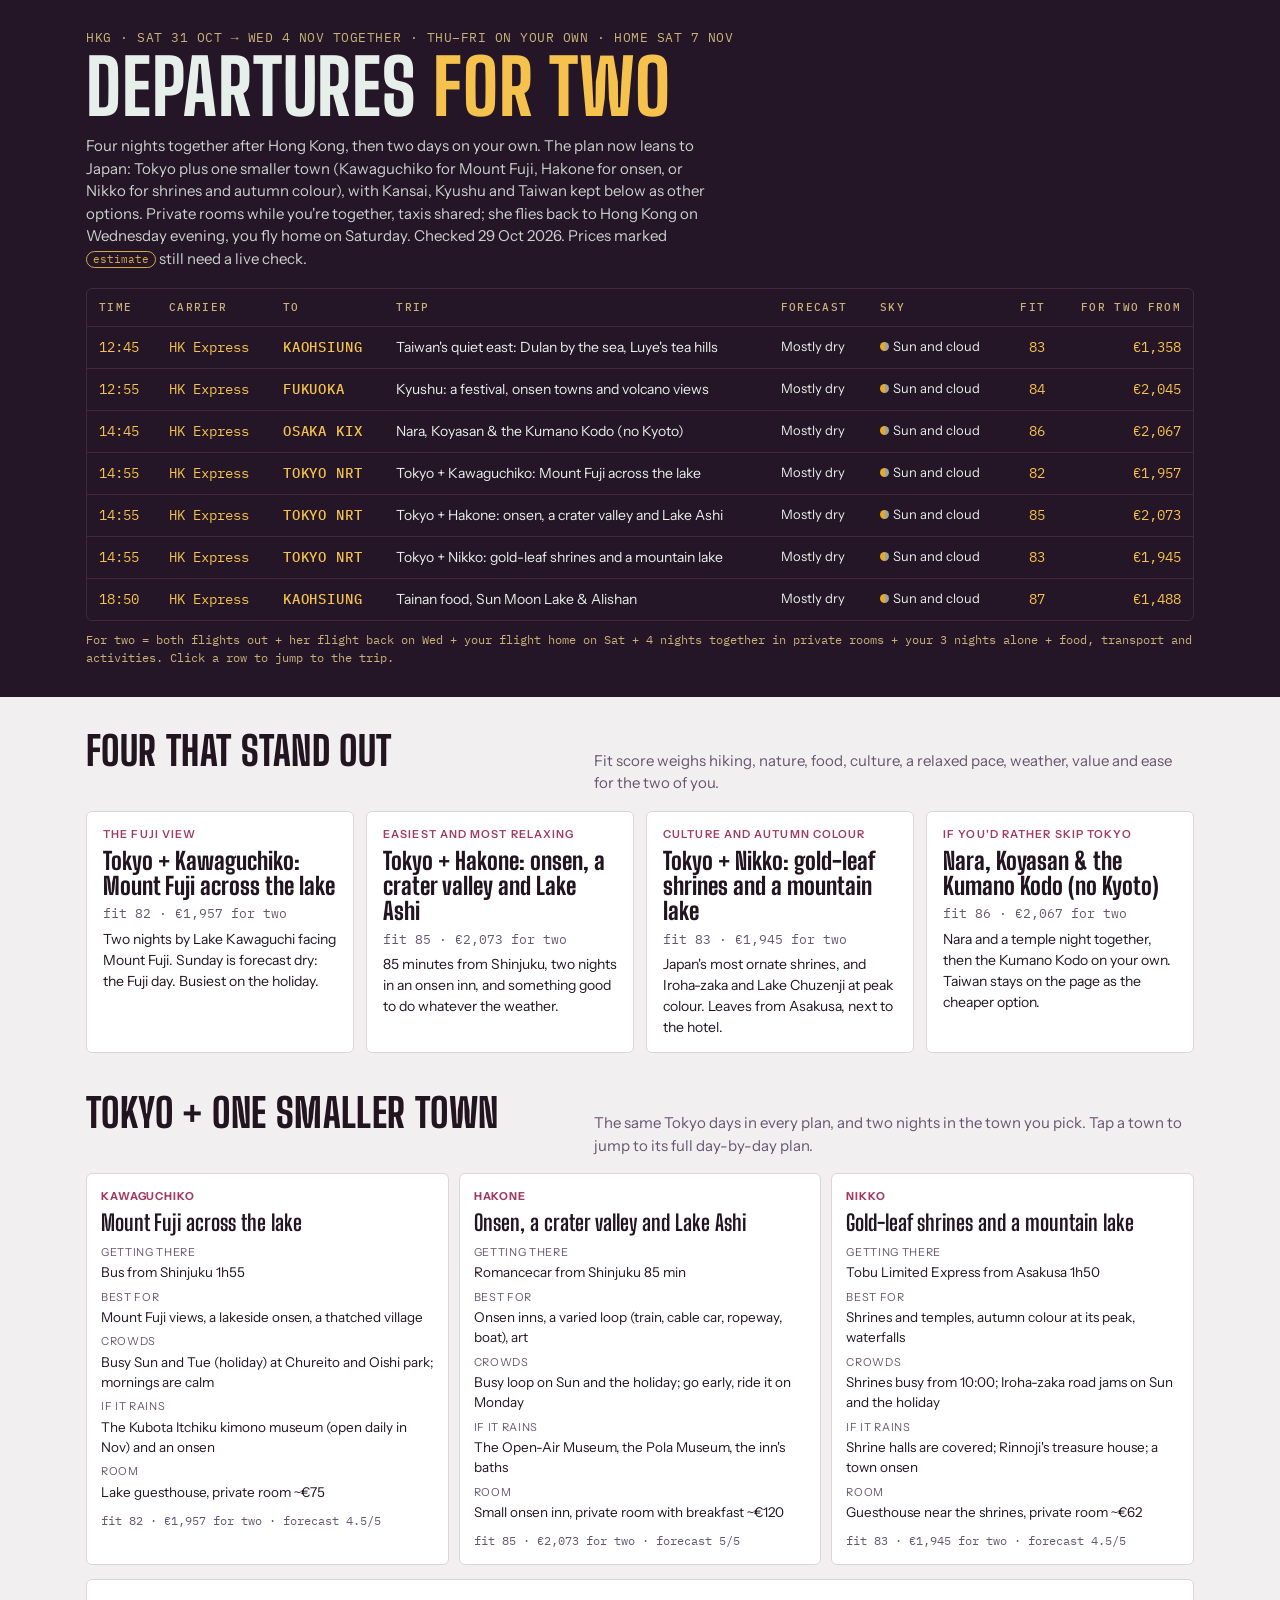
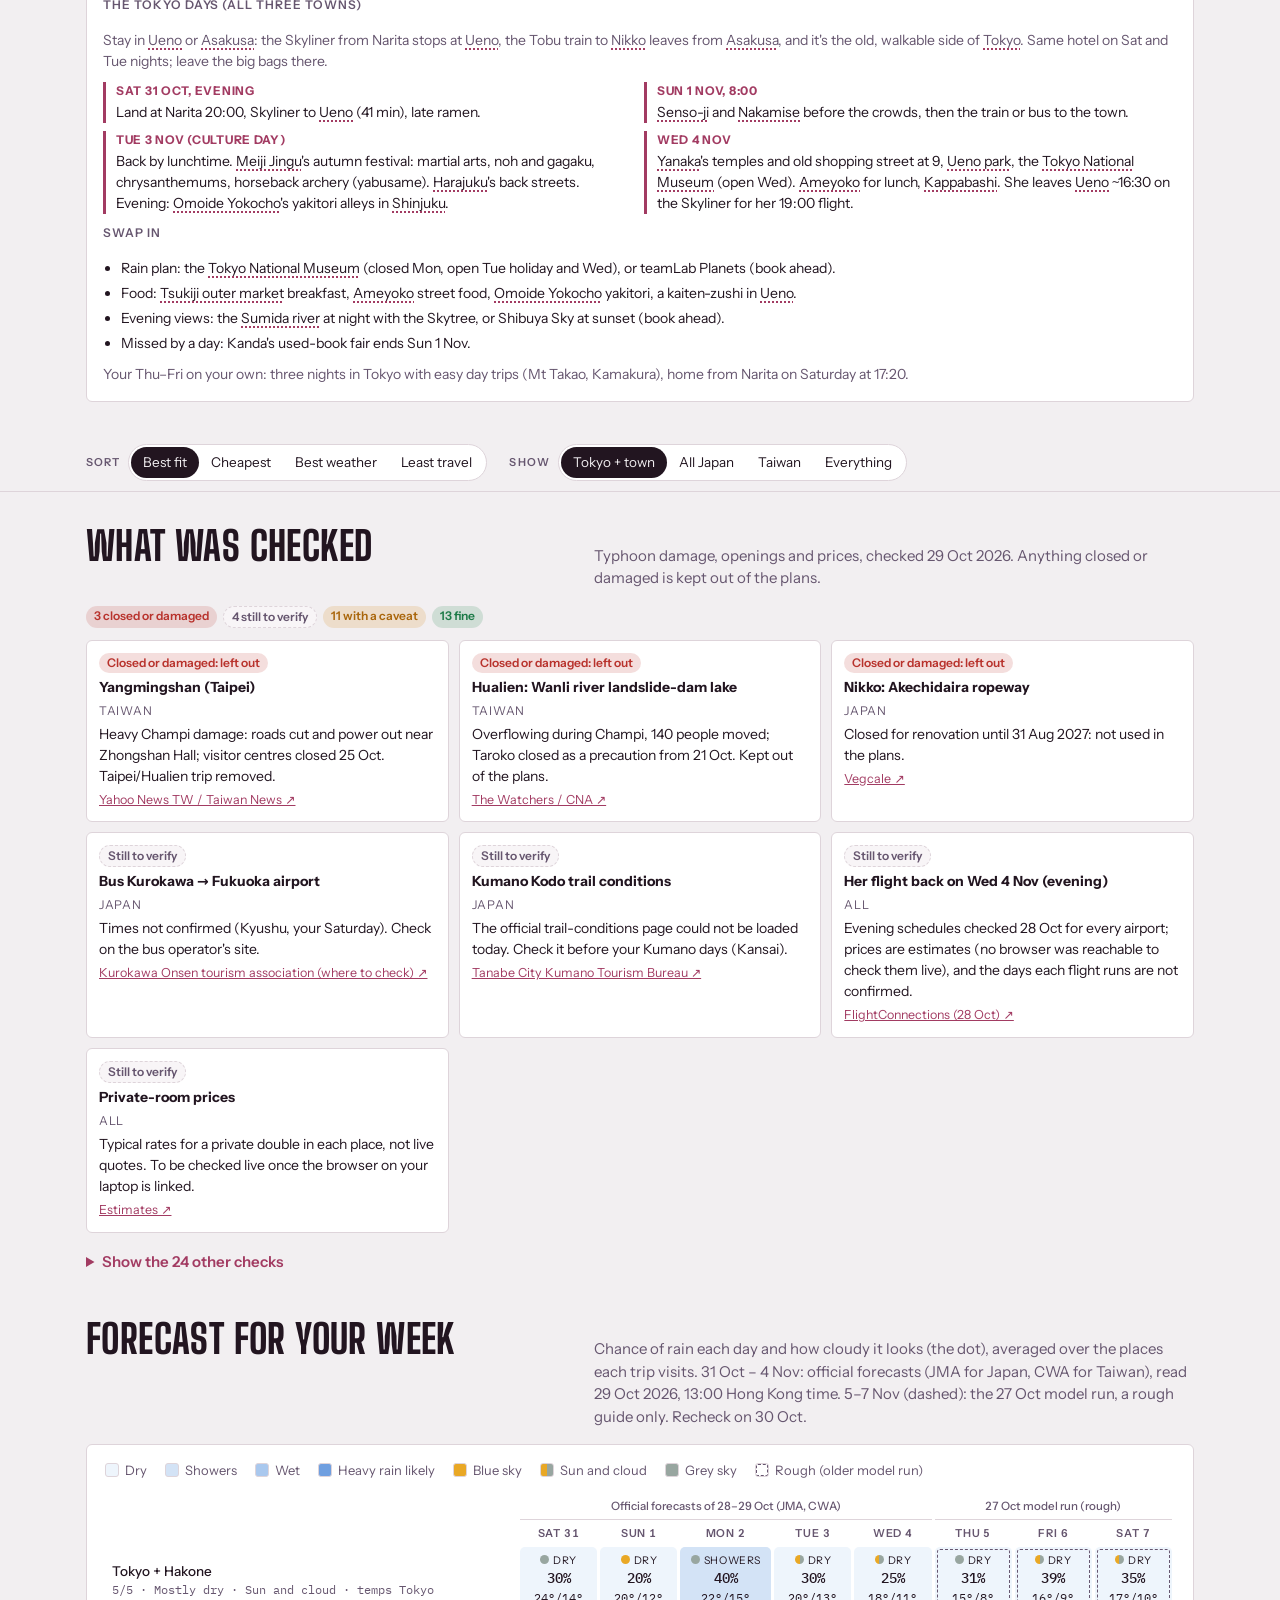
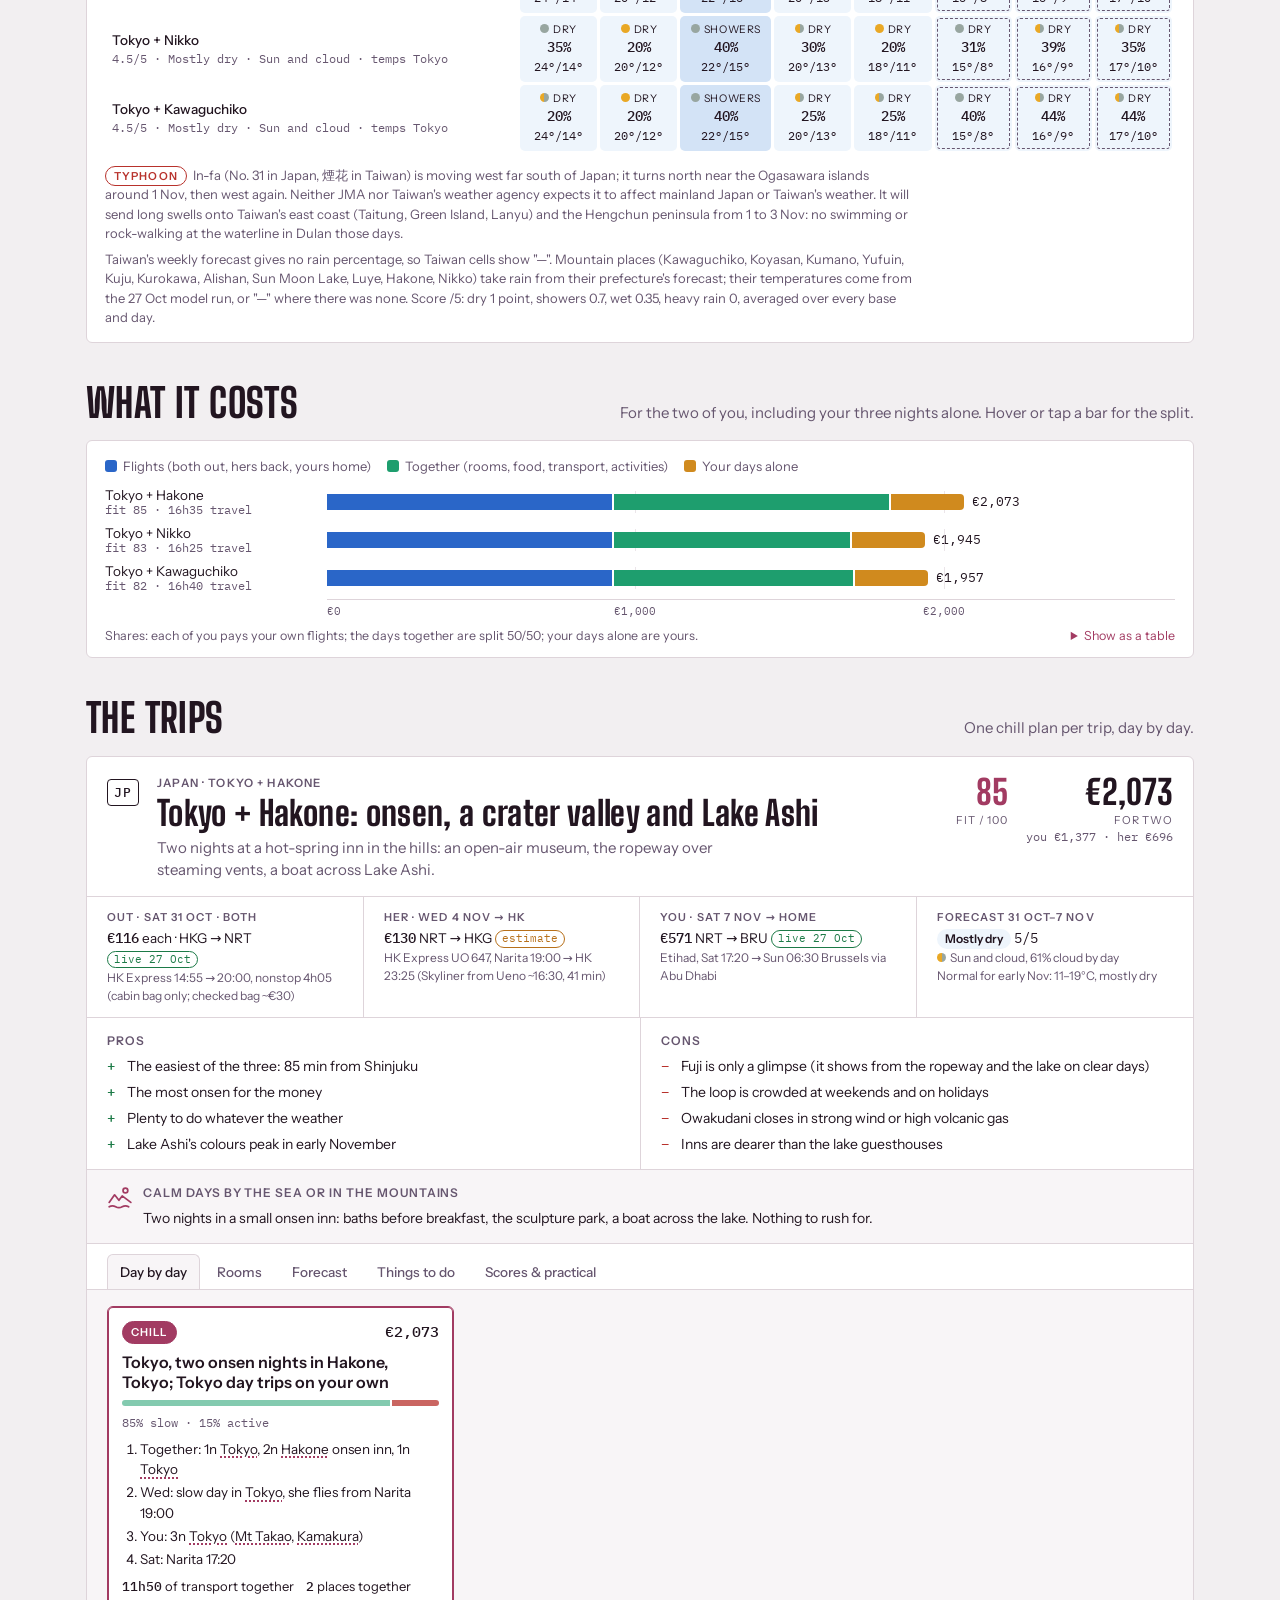
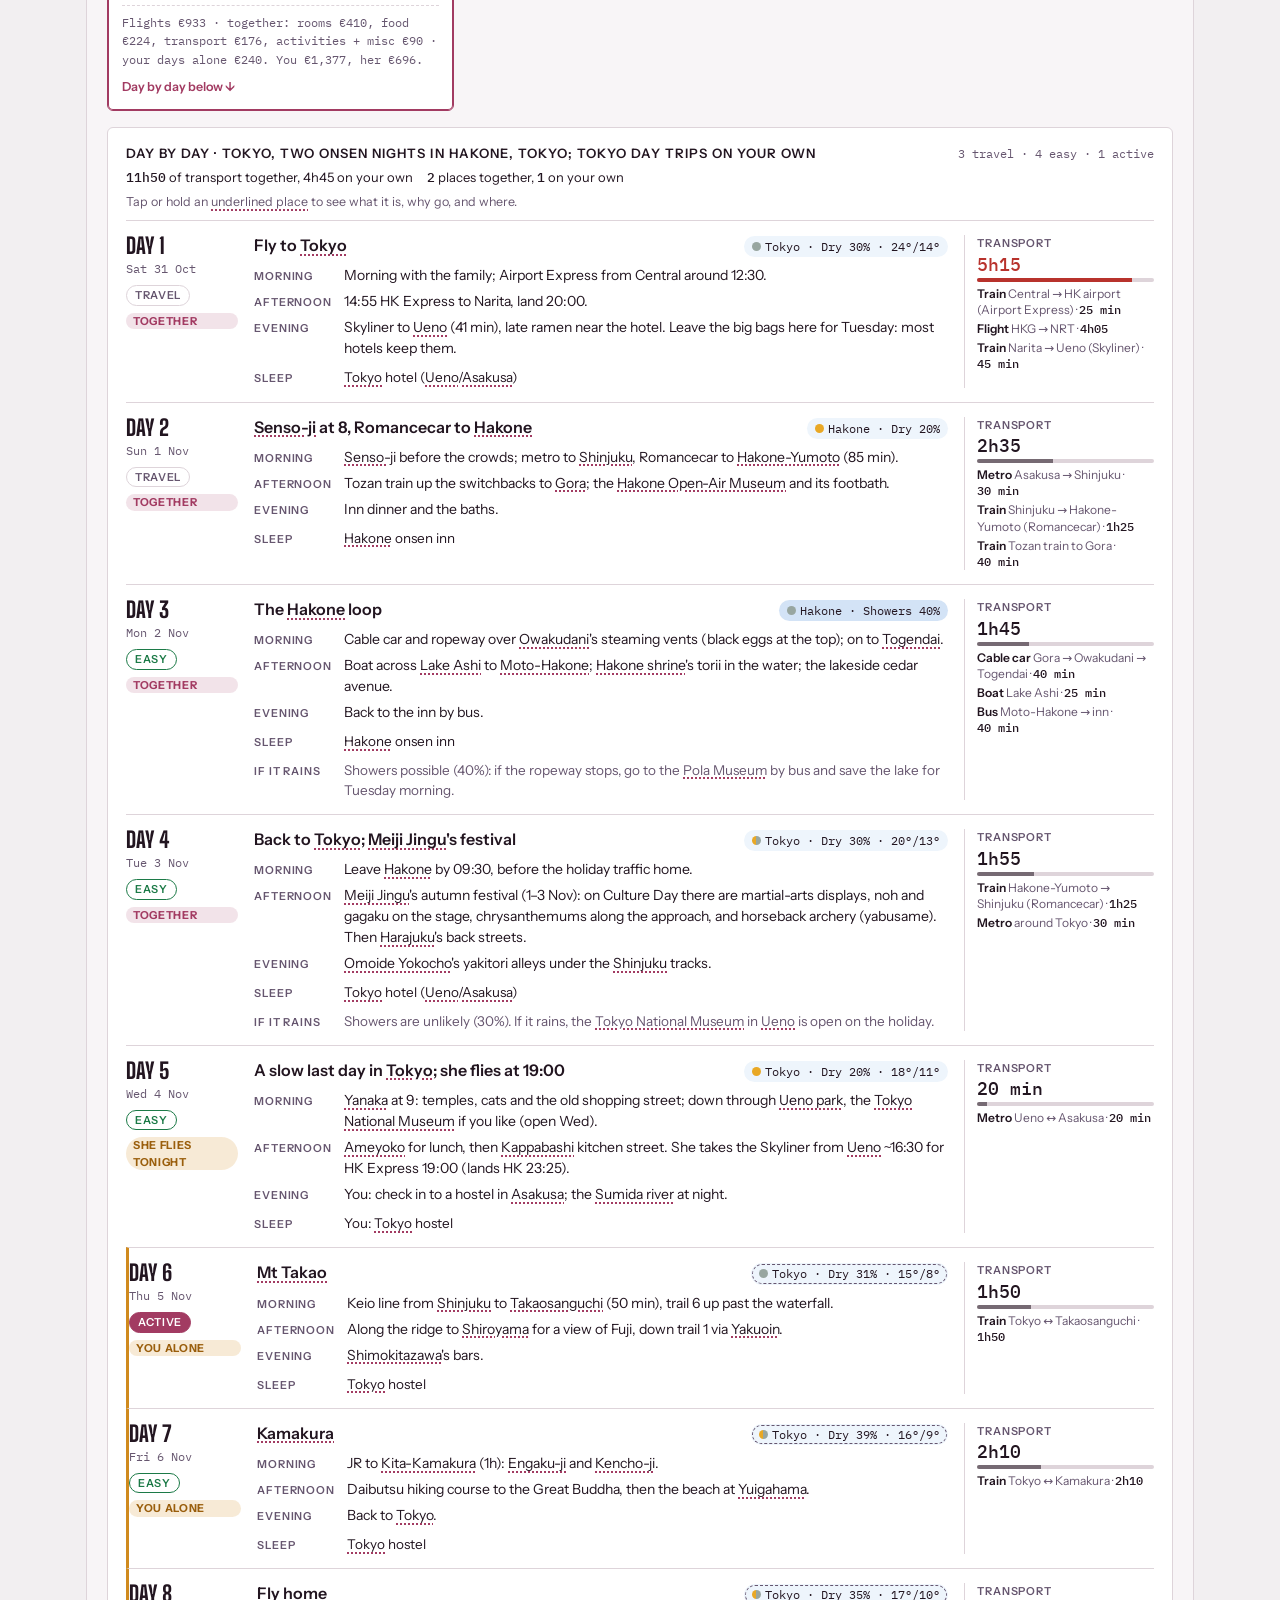
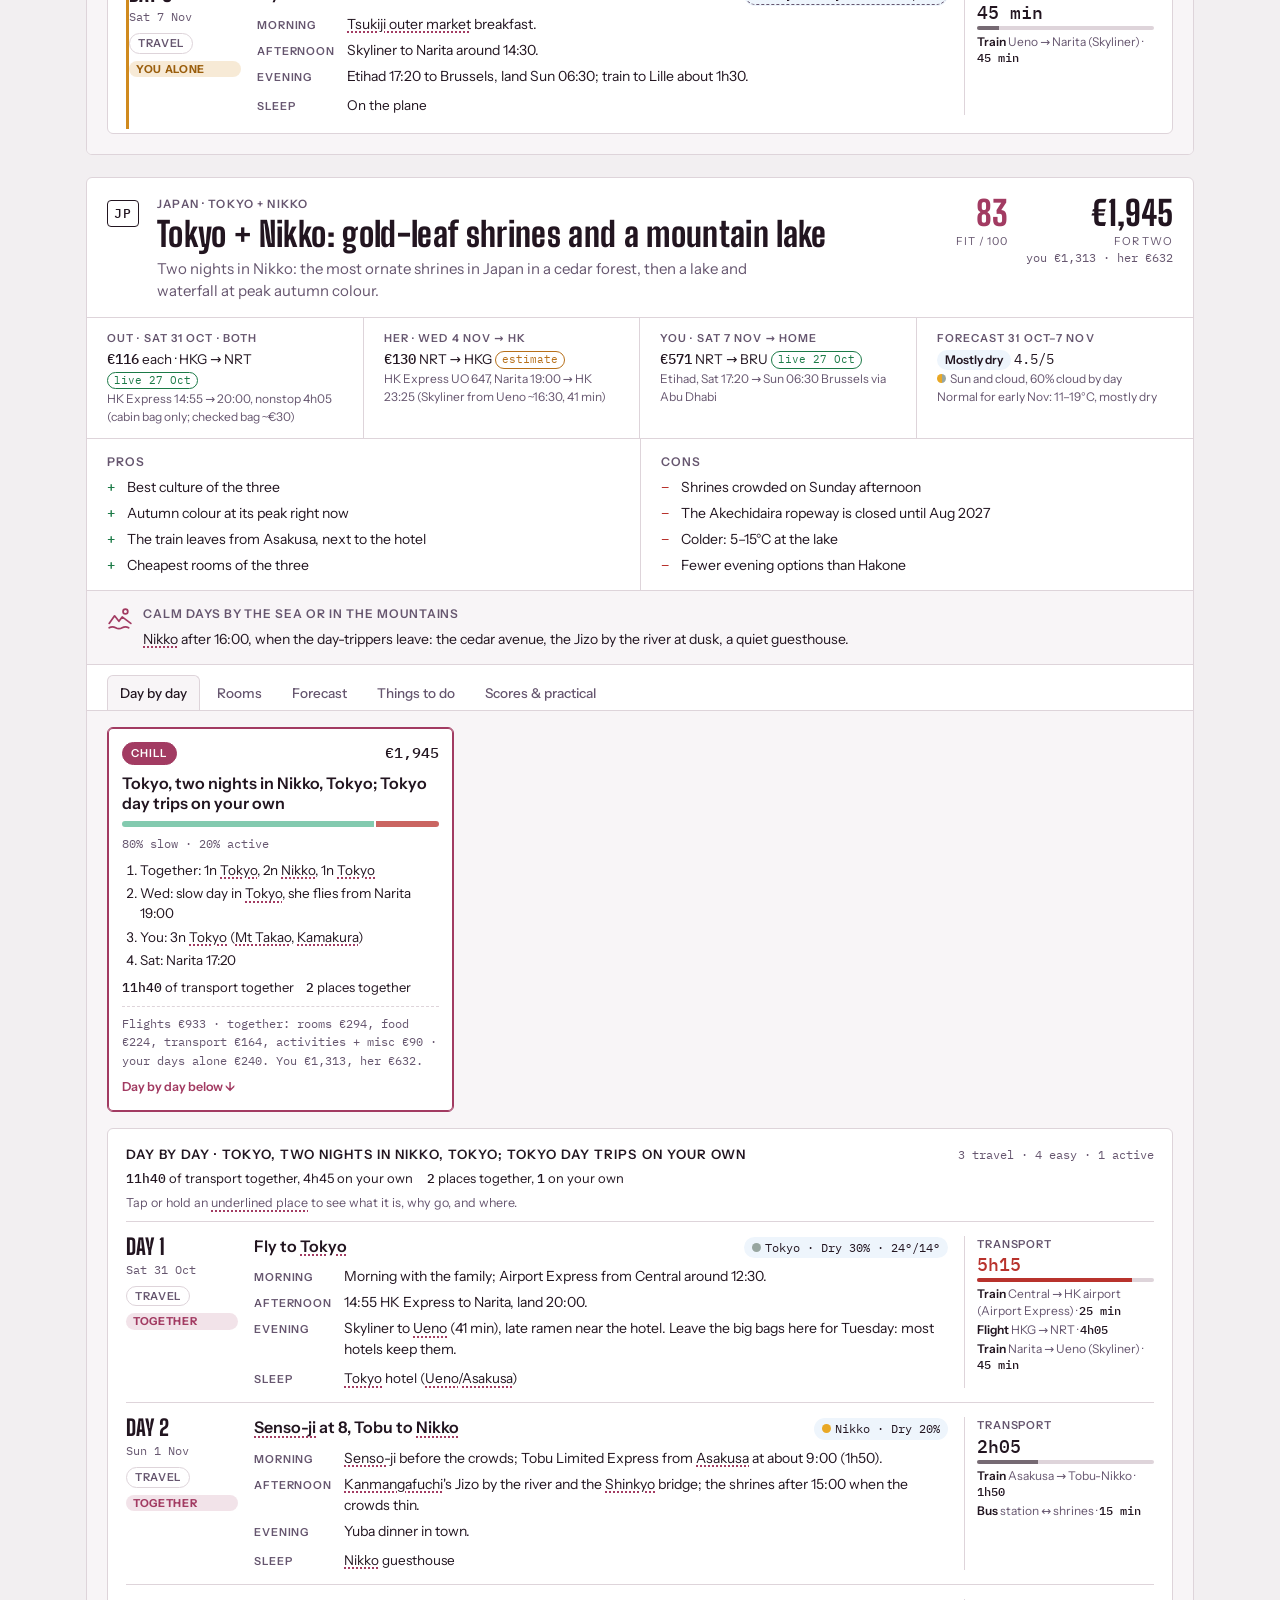
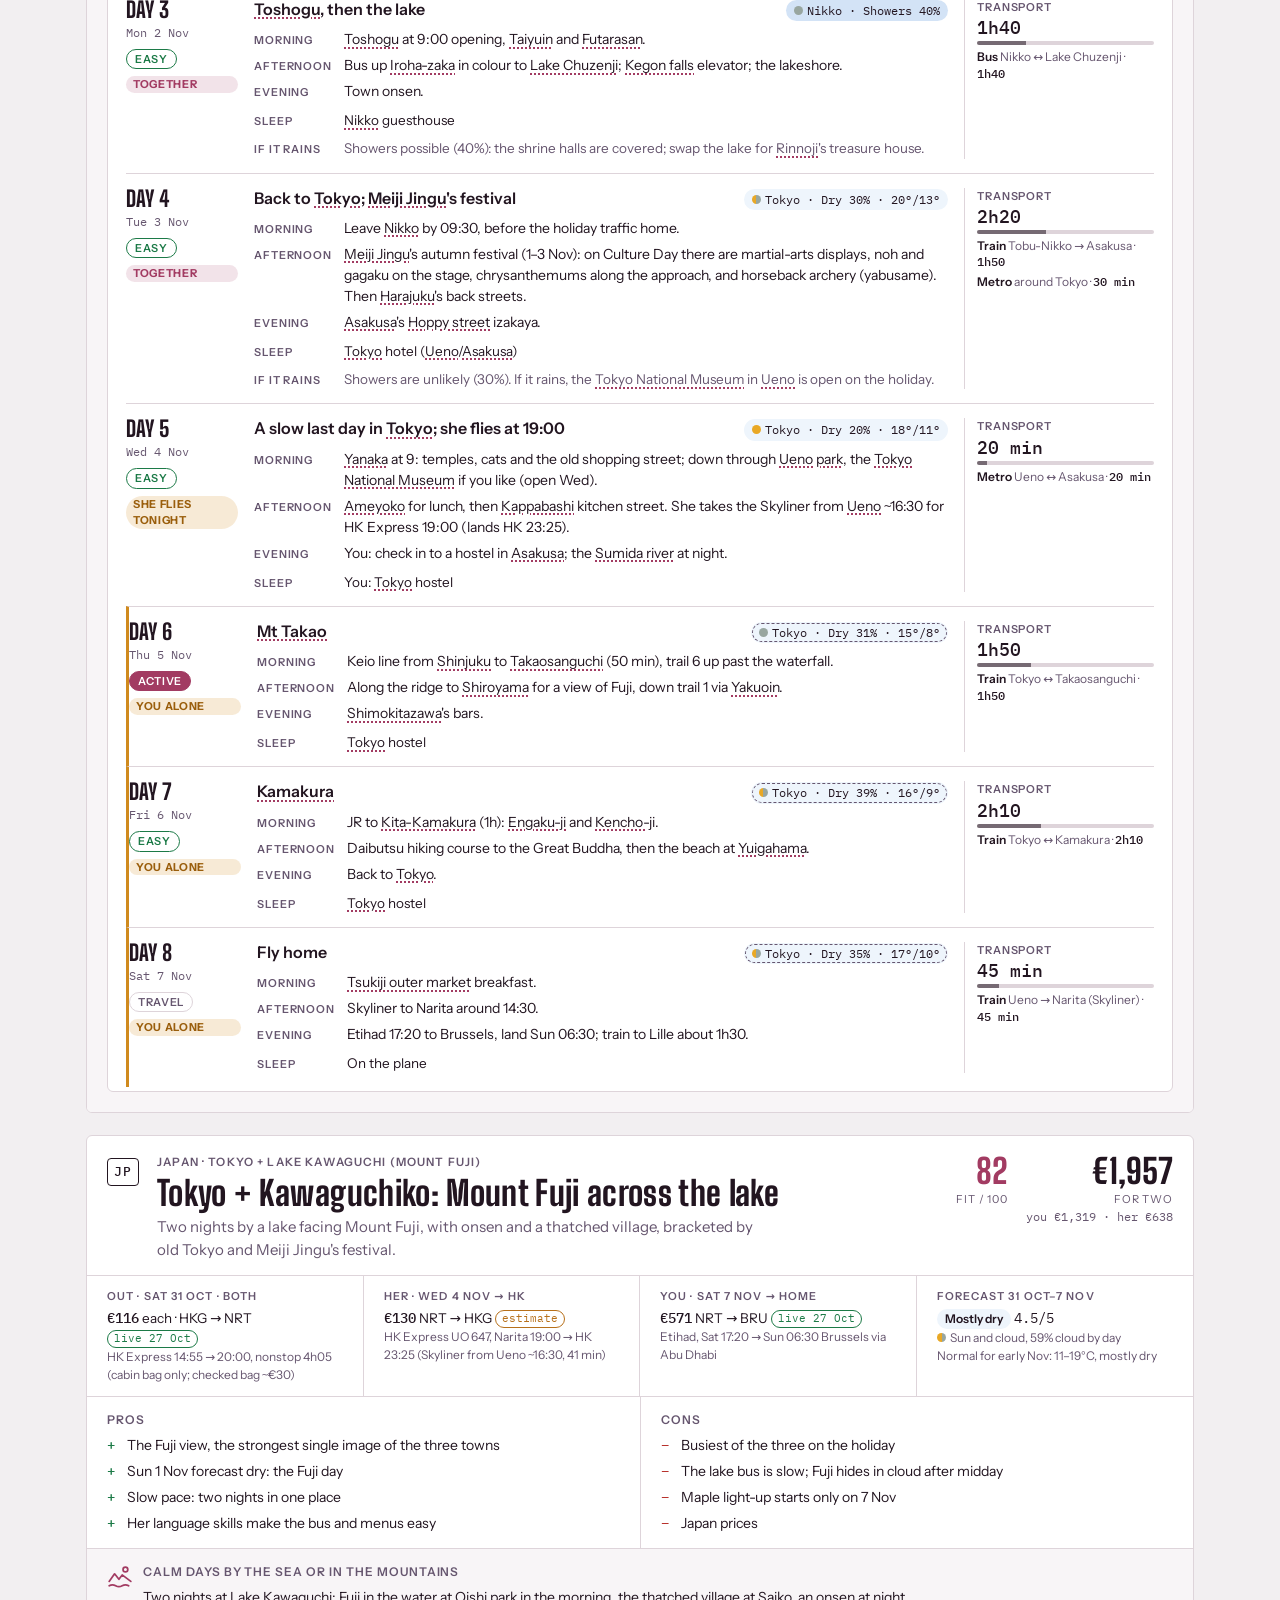
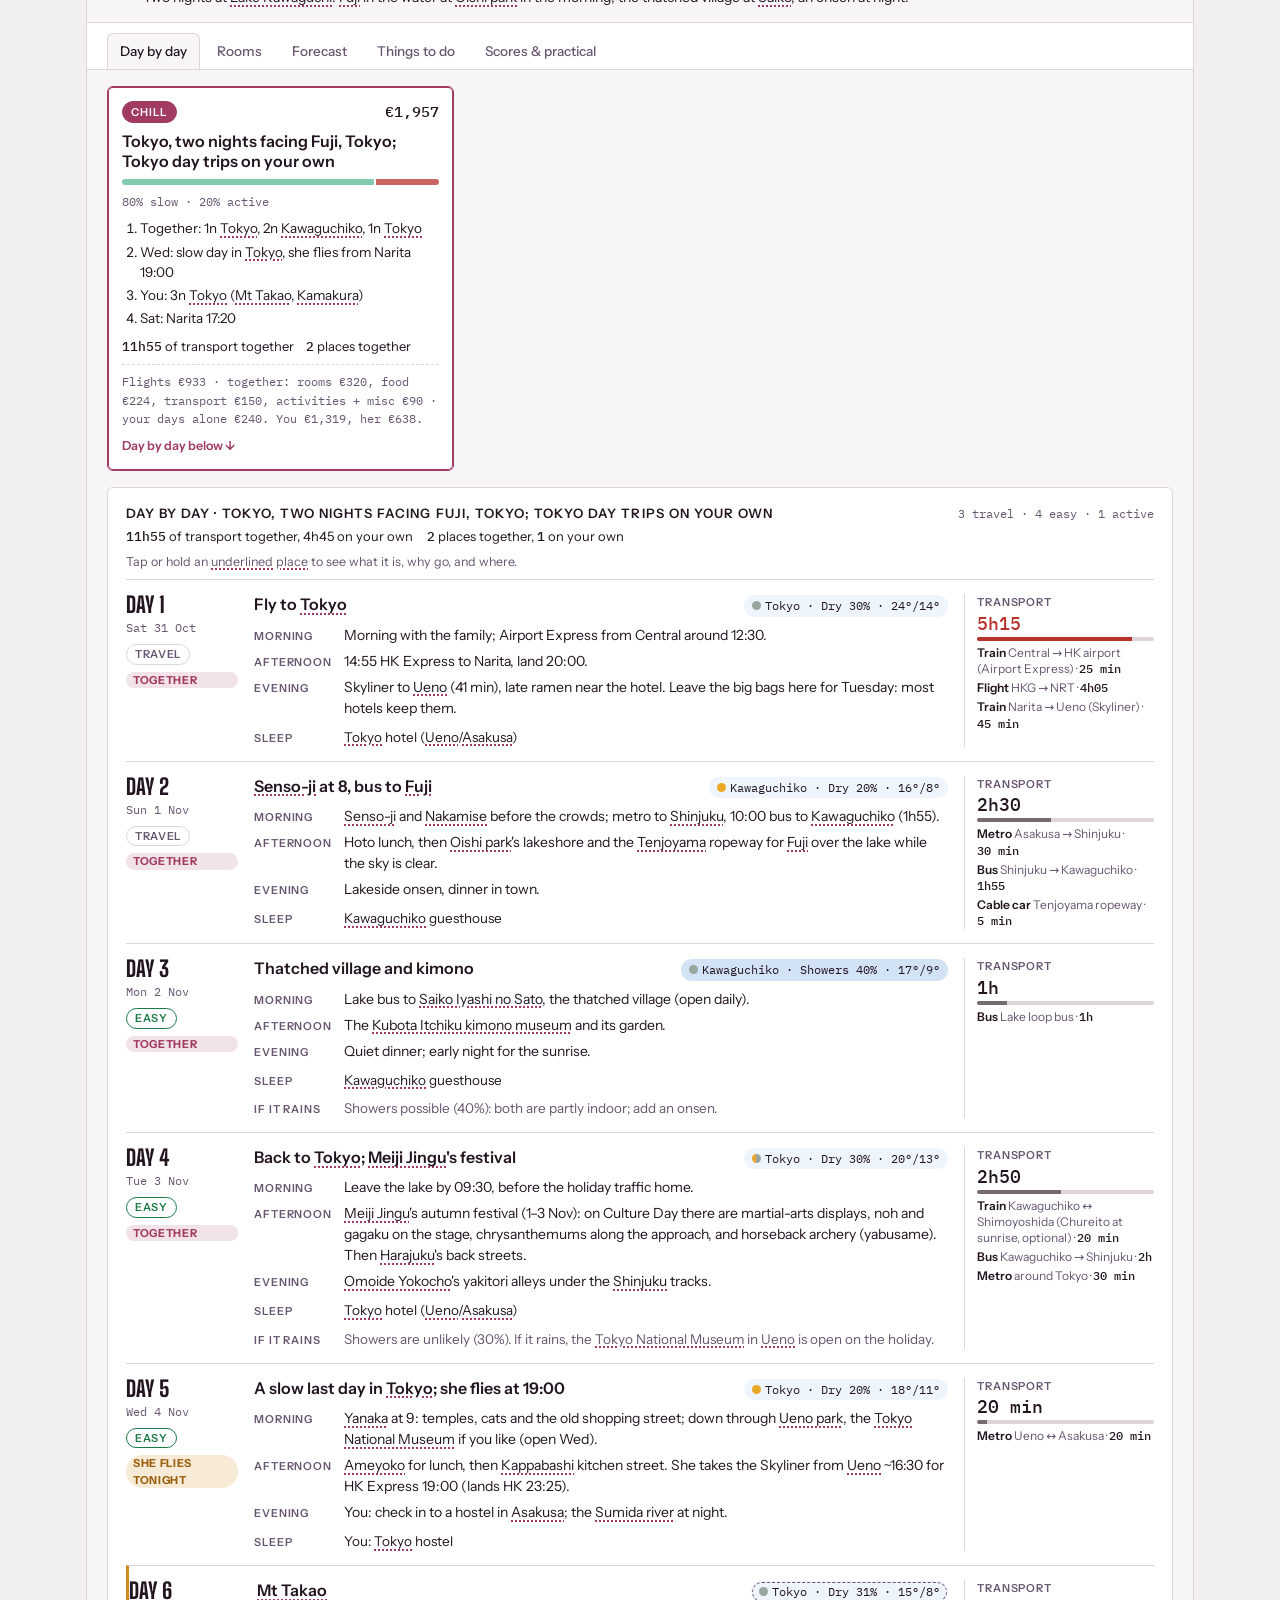
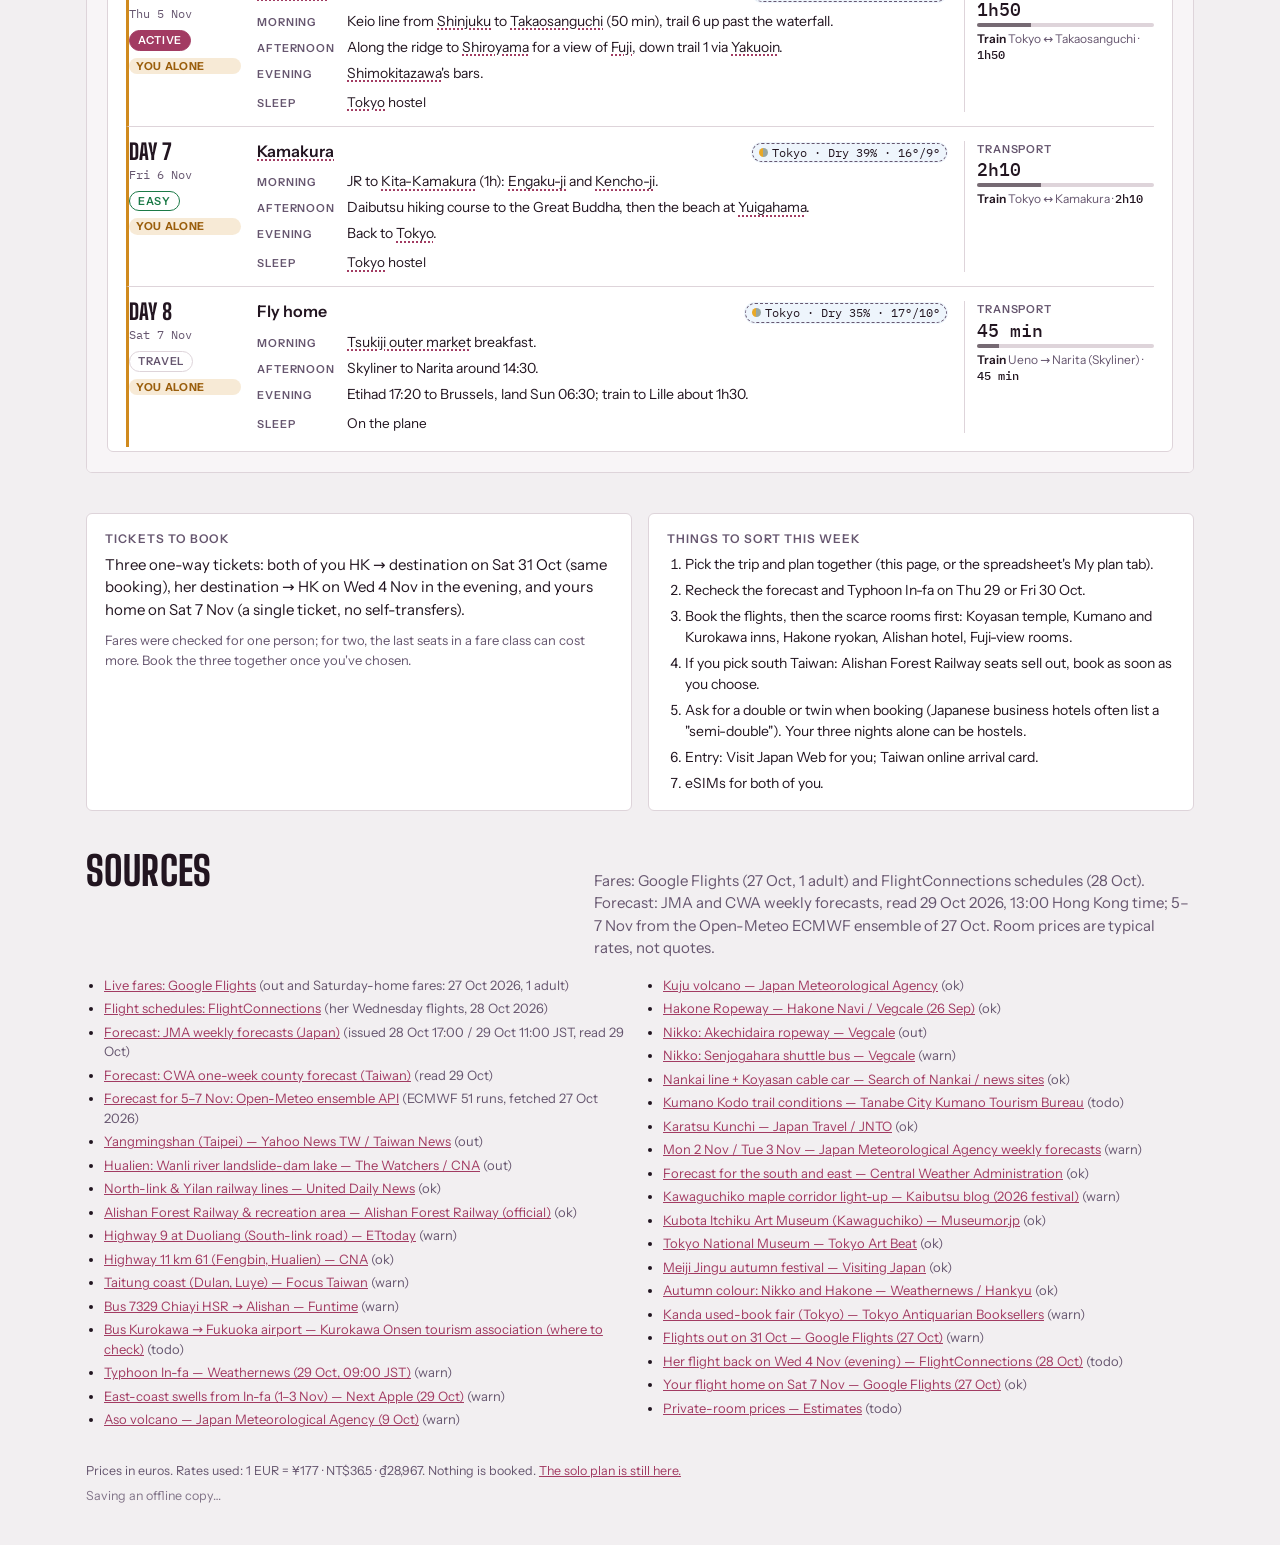
==== commit 58848563: "Duo: chill plans only; link the plan for two from the main page Remove the Fuller (more active) plan" ====
--- a/duo/index.html
+++ b/duo/index.html
@@ -456,8 +456,7 @@
 
 <div class="controls" role="region" aria-label="View controls">
   <div class="wrap">
-    <div class="ctl"><span>Plan</span><div class="seg" id="style"></div></div>
-        <div class="ctl"><span>Sort</span><div class="seg" id="sort"></div></div>
+            <div class="ctl"><span>Sort</span><div class="seg" id="sort"></div></div>
     <div class="ctl"><span>Show</span><div class="seg" id="country"></div></div>
   </div>
 </div>
@@ -499,7 +498,7 @@
 
 <section id="trips-sec">
   <div class="wrap">
-    <div class="sec-head"><h2>The trips</h2><p>Each one comes with two plans. The highlighted plan matches the choice above.</p></div>
+    <div class="sec-head"><h2>The trips</h2><p>One chill plan per trip, day by day.</p></div>
     <div class="trips" id="trips"></div>
   </div>
 </section>
@@ -517,7 +516,7 @@
         <li>Pick the trip and plan together (this page, or the spreadsheet's My plan tab).</li>
         <li>Recheck the forecast and Typhoon In-fa on Thu 29 or Fri 30 Oct.</li>
         <li>Book the flights, then the scarce rooms first: Koyasan temple, Kumano and Kurokawa inns, Hakone ryokan, Alishan hotel, Fuji-view rooms.</li>
-        <li>Alishan Forest Railway seats sell out: book as soon as you pick the Fuller south Taiwan plan.</li>
+        <li>If you pick south Taiwan: Alishan Forest Railway seats sell out, book as soon as you choose.</li>
         <li>Ask for a double or twin when booking (Japanese business hotels often list a "semi-double"). Your three nights alone can be hostels.</li>
         <li>Entry: Visit Japan Web for you; Taiwan online arrival card.</li>
         <li>eSIMs for both of you.</li>
@@ -536,13 +535,13 @@
 
 <div class="tip" id="gtip" hidden></div>
 
-<script type="application/json" id="data">{"tokyo":{"stay":"Stay in Ueno or Asakusa: the Skyliner from Narita stops at Ueno, the Tobu train to Nikko leaves from Asakusa, and it's the old, walkable side of Tokyo. Same hotel on Sat and Tue nights; leave the big bags there.","days":[{"when":"Sat 31 Oct, evening","what":"Land at Narita 20:00, Skyliner to Ueno (41 min), late ramen."},{"when":"Sun 1 Nov, 8:00","what":"Senso-ji and Nakamise before the crowds, then the train or bus to the town."},{"when":"Tue 3 Nov (Culture Day)","what":"Back by lunchtime. Meiji Jingu's autumn festival: martial arts, noh and gagaku, chrysanthemums, horseback archery (yabusame). Harajuku's back streets. Evening: Omoide Yokocho's yakitori alleys in Shinjuku."},{"when":"Wed 4 Nov","what":"Yanaka's temples and old shopping street at 9, Ueno park, the Tokyo National Museum (open Wed). Ameyoko for lunch, Kappabashi. She leaves Ueno ~16:30 on the Skyliner for her 19:00 flight."}],"menu":["Rain plan: the Tokyo National Museum (closed Mon, open Tue holiday and Wed), or teamLab Planets (book ahead).","Food: Tsukiji outer market breakfast, Ameyoko street food, Omoide Yokocho yakitori, a kaiten-zushi in Ueno.","Evening views: the Sumida river at night with the Skytree, or Shibuya Sky at sunset (book ahead).","Missed by a day: Kanda's used-book fair ends Sun 1 Nov."],"solo":"Your Thu–Fri: in the Slow plans you stay in Tokyo (Mt Takao, Kamakura); in the Fuller plans you go to the mountains (Hakone, or Kawaguchiko if you did Hakone together)."},"dests":[{"id":"jp-fuji","country":"Japan","region":"Tokyo + Lake Kawaguchi (Mount Fuji)","cc":"JP","short":"Tokyo + Kawaguchiko","title":"Tokyo + Kawaguchiko: Mount Fuji across the lake","tagline":"Two nights by a lake facing Mount Fuji, with onsen and a thatched village, bracketed by old Tokyo and Meiji Jingu's festival.","food_day":28,"solo_food":25,"transport":"Highway bus Shinjuku ↔ Kawaguchiko (book on highwaybus.com), the lake loop buses (2-day pass ¥2,000), Suica in Tokyo.","crowds":"Sun 1 Nov and Tue 3 Nov (Culture Day) are busy at the lakes: Chureito is calm only at sunrise. The maple-corridor light-up only starts on 7 Nov.","food":["Hoto: thick miso noodles with pumpkin, the Fuji lakes dish","Tokyo: ramen, izakaya under the Ueno tracks, Omoide Yokocho's yakitori","Ameyoko street food","Tsukiji outer market (your Saturday)"],"hikes":["Tenjoyama: up on foot (40 min) or by ropeway, for Fuji over the lake","Lake Saiko shore and the Aokigahara forest paths (Fuller)","Chureito pagoda's 398 steps at sunrise","Mt Takao from Tokyo (your Thursday, Slow plan)"],"culture":["Senso-ji and old Asakusa at 8am","Saiko Iyashi no Sato thatched village","Kubota Itchiku kimono museum","Meiji Jingu's autumn festival (3 Nov)"],"adventure":[{"name":"Chureito pagoda at sunrise","price":"free","note":"Fuji behind the five-storey pagoda around 06:00; the classic photo"},{"name":"Kubota Itchiku Art Museum","price":"¥1,300","note":"Landscape kimonos in a forest garden; open daily in Nov"},{"name":"Meiji Jingu autumn festival","price":"free","note":"Tue 3 Nov: yabusame, martial arts, noh"}],"pros":["The Fuji view, the strongest single image of the three towns","Sun 1 Nov forecast dry: the Fuji day","Slow pace: two nights in one place","Her language skills make the bus and menus easy"],"cons":["Busiest of the three on the holiday","The lake bus is slow; Fuji hides in cloud after midday","Maple light-up starts only on 7 Nov","Japan prices"],"calm":"Two nights at Lake Kawaguchi: Fuji in the water at Oishi park in the morning, the thatched village at Saiko, an onsen at night.","group":"tokyo","town":"Kawaguchiko","town_card":{"time":"Bus from Shinjuku 1h55","best":"Mount Fuji views, a lakeside onsen, a thatched village","crowds":"Busy Sun and Tue (holiday) at Chureito and Oishi park; mornings are calm","rain":"The Kubota Itchiku kimono museum (open daily in Nov) and an onsen","room":"Lake guesthouse, private room ~€75"},"out":{"route":"HKG → NRT","price":116,"status":"gf27","dep":"14:55","carrier":"HK Express","code":"TOKYO NRT","detail":"HK Express 14:55 → 20:00, nonstop 4h05 (cabin bag only; checked bag ~€30)","alt":"Haneda is closer to the city but nothing cheap after 14:00 was found on 27 Oct"},"her":{"route":"NRT → HKG","price":130,"status":"est","time":"19:00 → 23:25","detail":"HK Express UO 647, Narita 19:00 → HK 23:25 (Skyliner from Ueno ~16:30, 41 min)","alt":"Cathay CX 549 Haneda 16:00 → 20:15 (closer airport, ~€250) · Cathay CX 505 Narita 18:10 → 22:30"},"his":{"route":"NRT → BRU","price":571,"status":"gf27","detail":"Etihad, Sat 17:20 → Sun 06:30 Brussels via Abu Dhabi"},"entry":"Visa-free 90 days for you (French passport); fill in Visit Japan Web","weather":{"hi":19,"lo":11,"rain":"mostly dry","note":"Tokyo mild. Takayama 2–16°C, Hirayu and Kamikochi near freezing at night; larches golden early Nov (Kamikochi closes 15 Nov). November is Fuji's clearest month.","score":4,"sky":"mostly blue (Fuji's clearest month)"},"scores":{"hike":3.5,"nature":5,"food":4.5,"culture":4,"chill":4.5,"weather":4.25,"value":2.5,"ease":4.5},"fit":82,"fc":{"score":4.5,"word":"Mostly dry","note":"Mostly dry for Tokyo, Kawaguchiko, Hakone. 31 Oct – 4 Nov (official forecasts): no wet day; showers possible on Mon 2 Nov. Daytime cloud 61% on average. Checked 29 Oct 2026, 13:00 Hong Kong time; recheck on 30 Oct.","bases":["Tokyo","Kawaguchiko","Hakone"],"days":[{"cls":"Dry","pts":1.0,"p1":23,"cc":65,"md":"10-31","label":"Sat 31 Oct","ahead":2,"hi":24,"lo":14,"scored":true,"bases":[{"name":"Tokyo","hi":24,"lo":14,"p1":30,"p10":null,"med":null,"cls":"Dry","cc":80,"src":"J"},{"name":"Kawaguchiko","hi":18,"lo":9,"p1":10,"p10":null,"med":null,"cls":"Dry","cc":35,"src":"J"},{"name":"Hakone","hi":null,"lo":null,"p1":30,"p10":null,"med":null,"cls":"Dry","cc":80,"src":"J"}]},{"cls":"Dry","pts":1.0,"p1":20,"cc":35,"md":"11-01","label":"Sun 1 Nov","ahead":3,"hi":20,"lo":12,"scored":true,"bases":[{"name":"Tokyo","hi":20,"lo":12,"p1":20,"p10":null,"med":null,"cls":"Dry","cc":35,"src":"J"},{"name":"Kawaguchiko","hi":16,"lo":8,"p1":20,"p10":null,"med":null,"cls":"Dry","cc":35,"src":"J"},{"name":"Hakone","hi":null,"lo":null,"p1":20,"p10":null,"med":null,"cls":"Dry","cc":35,"src":"J"}]},{"cls":"Showers","pts":0.7,"p1":40,"cc":80,"md":"11-02","label":"Mon 2 Nov","ahead":4,"hi":22,"lo":15,"scored":true,"bases":[{"name":"Tokyo","hi":22,"lo":15,"p1":40,"p10":null,"med":null,"cls":"Showers","cc":80,"src":"J"},{"name":"Kawaguchiko","hi":17,"lo":9,"p1":40,"p10":null,"med":null,"cls":"Showers","cc":80,"src":"J"},{"name":"Hakone","hi":null,"lo":null,"p1":40,"p10":null,"med":null,"cls":"Showers","cc":80,"src":"J"}]},{"cls":"Dry","pts":1.0,"p1":27,"cc":52,"md":"11-03","label":"Tue 3 Nov","ahead":5,"hi":20,"lo":13,"scored":true,"bases":[{"name":"Tokyo","hi":20,"lo":13,"p1":30,"p10":null,"med":null,"cls":"Dry","cc":60,"src":"J"},{"name":"Kawaguchiko","hi":15,"lo":8,"p1":20,"p10":null,"med":null,"cls":"Dry","cc":35,"src":"J"},{"name":"Hakone","hi":null,"lo":null,"p1":30,"p10":null,"med":null,"cls":"Dry","cc":60,"src":"J"}]},{"cls":"Dry","pts":0.9,"p1":27,"cc":60,"md":"11-04","label":"Wed 4 Nov","ahead":6,"hi":18,"lo":11,"scored":true,"bases":[{"name":"Tokyo","hi":18,"lo":11,"p1":20,"p10":null,"med":null,"cls":"Dry","cc":35,"src":"J"},{"name":"Kawaguchiko","hi":14,"lo":6,"p1":30,"p10":null,"med":null,"cls":"Showers","cc":85,"src":"J"},{"name":"Hakone","hi":null,"lo":null,"p1":30,"p10":null,"med":null,"cls":"Dry","cc":60,"src":"J"}]},{"cls":"Dry","pts":0.85,"p1":40,"cc":78,"md":"11-05","label":"Thu 5 Nov","ahead":7,"hi":15,"lo":8,"scored":false,"bases":[{"name":"Tokyo","hi":15,"lo":8,"p1":31,"p10":6,"med":0.0,"cls":"Dry","cc":71,"src":"E"},{"name":"Kawaguchiko","hi":12,"lo":5,"p1":50,"p10":null,"med":null,"cls":"Showers","cc":85,"src":"J"},{"name":"Hakone","hi":null,"lo":null,"p1":null,"p10":null,"med":null,"cls":null,"cc":null,"src":null}]},{"cls":"Dry","pts":1.0,"p1":44,"cc":62,"md":"11-06","label":"Fri 6 Nov","ahead":8,"hi":16,"lo":9,"scored":false,"bases":[{"name":"Tokyo","hi":16,"lo":9,"p1":39,"p10":12,"med":0.6,"cls":"Dry","cc":60,"src":"E"},{"name":"Kawaguchiko","hi":14,"lo":6,"p1":49,"p10":18,"med":0.8,"cls":"Dry","cc":64,"src":"E"},{"name":"Hakone","hi":null,"lo":null,"p1":null,"p10":null,"med":null,"cls":null,"cc":null,"src":null}]},{"cls":"Dry","pts":0.85,"p1":44,"cc":54,"md":"11-07","label":"Sat 7 Nov","ahead":9,"hi":17,"lo":10,"scored":false,"bases":[{"name":"Tokyo","hi":17,"lo":10,"p1":35,"p10":12,"med":0.0,"cls":"Dry","cc":55,"src":"E"},{"name":"Kawaguchiko","hi":15,"lo":7,"p1":53,"p10":18,"med":1.0,"cls":"Showers","cc":54,"src":"E"},{"name":"Hakone","hi":null,"lo":null,"p1":null,"p10":null,"med":null,"cls":null,"cc":null,"src":null}]}],"per_base":{"Tokyo":[{"md":"10-31","label":"Sat 31 Oct","p10":null,"med":null,"cls":"Dry","cc":80,"p1":30,"hi":24,"lo":14,"src":"J"},{"md":"11-01","label":"Sun 1 Nov","p10":null,"med":null,"cls":"Dry","cc":35,"p1":20,"hi":20,"lo":12,"src":"J"},{"md":"11-02","label":"Mon 2 Nov","p10":null,"med":null,"cls":"Showers","cc":80,"p1":40,"hi":22,"lo":15,"src":"J"},{"md":"11-03","label":"Tue 3 Nov","p10":null,"med":null,"cls":"Dry","cc":60,"p1":30,"hi":20,"lo":13,"src":"J"},{"md":"11-04","label":"Wed 4 Nov","p10":null,"med":null,"cls":"Dry","cc":35,"p1":20,"hi":18,"lo":11,"src":"J"},{"md":"11-05","label":"Thu 5 Nov","p10":6,"med":0.0,"cls":"Dry","cc":71,"p1":31,"hi":15,"lo":8,"src":"E"},{"md":"11-06","label":"Fri 6 Nov","p10":12,"med":0.6,"cls":"Dry","cc":60,"p1":39,"hi":16,"lo":9,"src":"E"},{"md":"11-07","label":"Sat 7 Nov","p10":12,"med":0.0,"cls":"Dry","cc":55,"p1":35,"hi":17,"lo":10,"src":"E"}],"Kawaguchiko":[{"md":"10-31","label":"Sat 31 Oct","p10":null,"med":null,"cls":"Dry","cc":35,"p1":10,"hi":18,"lo":9,"src":"J"},{"md":"11-01","label":"Sun 1 Nov","p10":null,"med":null,"cls":"Dry","cc":35,"p1":20,"hi":16,"lo":8,"src":"J"},{"md":"11-02","label":"Mon 2 Nov","p10":null,"med":null,"cls":"Showers","cc":80,"p1":40,"hi":17,"lo":9,"src":"J"},{"md":"11-03","label":"Tue 3 Nov","p10":null,"med":null,"cls":"Dry","cc":35,"p1":20,"hi":15,"lo":8,"src":"J"},{"md":"11-04","label":"Wed 4 Nov","p10":null,"med":null,"cls":"Showers","cc":85,"p1":30,"hi":14,"lo":6,"src":"J"},{"md":"11-05","label":"Thu 5 Nov","p10":null,"med":null,"cls":"Showers","cc":85,"p1":50,"hi":12,"lo":5,"src":"J"},{"md":"11-06","label":"Fri 6 Nov","p10":18,"med":0.8,"cls":"Dry","cc":64,"p1":49,"hi":14,"lo":6,"src":"E"},{"md":"11-07","label":"Sat 7 Nov","p10":18,"med":1.0,"cls":"Showers","cc":54,"p1":53,"hi":15,"lo":7,"src":"E"}],"Hakone":[{"md":"10-31","label":"Sat 31 Oct","p10":null,"med":null,"cls":"Dry","cc":80,"p1":30,"hi":null,"lo":null,"src":"J"},{"md":"11-01","label":"Sun 1 Nov","p10":null,"med":null,"cls":"Dry","cc":35,"p1":20,"hi":null,"lo":null,"src":"J"},{"md":"11-02","label":"Mon 2 Nov","p10":null,"med":null,"cls":"Showers","cc":80,"p1":40,"hi":null,"lo":null,"src":"J"},{"md":"11-03","label":"Tue 3 Nov","p10":null,"med":null,"cls":"Dry","cc":60,"p1":30,"hi":null,"lo":null,"src":"J"},{"md":"11-04","label":"Wed 4 Nov","p10":null,"med":null,"cls":"Dry","cc":60,"p1":30,"hi":null,"lo":null,"src":"J"},{"md":"11-05","label":"Thu 5 Nov","p10":null,"med":null,"cls":null,"cc":null,"p1":null,"hi":null,"lo":null,"src":null},{"md":"11-06","label":"Fri 6 Nov","p10":null,"med":null,"cls":null,"cc":null,"p1":null,"hi":null,"lo":null,"src":null},{"md":"11-07","label":"Sat 7 Nov","p10":null,"med":null,"cls":null,"cc":null,"p1":null,"hi":null,"lo":null,"src":null}]},"cc":61},"options":[{"style":"Slow","name":"Tokyo, two nights facing Fuji, Tokyo; Tokyo day trips on your own","chill":80,"route":["Together: 1n Tokyo, 2n Kawaguchiko, 1n Tokyo","Wed: slow day in Tokyo, she flies from Narita 19:00","You: 3n Tokyo (Mt Takao, Kamakura)","Sat: Narita 17:20"],"days":[{"t":"Fly to Tokyo","e":"Travel","who":"both","am":"Morning with the family; Airport Express from Central around 12:30.","pm":"14:55 HK Express to Narita, land 20:00.","eve":"Skyliner to Ueno (41 min), late ramen near the hotel. Leave the big bags here for Tuesday: most hotels keep them.","sleep":"Tokyo hotel (Ueno/Asakusa)","wx":"Tokyo","tr":[["train","Central → HK airport (Airport Express)",25],["plane","HKG → NRT",245],["train","Narita → Ueno (Skyliner)",45]],"b":null},{"t":"Senso-ji at 8, bus to Fuji","e":"Travel","who":"both","am":"Senso-ji and Nakamise before the crowds; metro to Shinjuku, 10:00 bus to Kawaguchiko (1h55).","pm":"Hoto lunch, then Oishi park's lakeshore and the Tenjoyama ropeway for Fuji over the lake while the sky is clear.","eve":"Lakeside onsen, dinner in town.","sleep":"Kawaguchiko guesthouse","wx":"Kawaguchiko","tr":[["metro","Asakusa → Shinjuku",30],["bus","Shinjuku → Kawaguchiko",115],["cable","Tenjoyama ropeway",5]],"b":null},{"t":"Thatched village and kimono","e":"Easy","who":"both","am":"Lake bus to Saiko Iyashi no Sato, the thatched village (open daily).","pm":"The Kubota Itchiku kimono museum and its garden.","eve":"Quiet dinner; early night for the sunrise.","sleep":"Kawaguchiko guesthouse","wx":"Kawaguchiko","tr":[["bus","Lake loop bus",60]],"b":"Showers possible (40%): both are partly indoor; add an onsen."},{"t":"Back to Tokyo; Meiji Jingu's festival","e":"Easy","who":"both","am":"Leave the lake by 09:30, before the holiday traffic home.","pm":"Meiji Jingu's autumn festival (1–3 Nov): on Culture Day there are martial-arts displays, noh and gagaku on the stage, chrysanthemums along the approach, and horseback archery (yabusame). Then Harajuku's back streets.","eve":"Omoide Yokocho's yakitori alleys under the Shinjuku tracks.","sleep":"Tokyo hotel (Ueno/Asakusa)","wx":"Tokyo","tr":[["train","Kawaguchiko ↔ Shimoyoshida (Chureito at sunrise, optional)",20],["bus","Kawaguchiko → Shinjuku",120],["metro","around Tokyo",30]],"b":"Showers are unlikely (30%). If it rains, the Tokyo National Museum in Ueno is open on the holiday."},{"t":"A slow last day in Tokyo; she flies at 19:00","e":"Easy","who":"split","am":"Yanaka at 9: temples, cats and the old shopping street; down through Ueno park, the Tokyo National Museum if you like (open Wed).","pm":"Ameyoko for lunch, then Kappabashi kitchen street. She takes the Skyliner from Ueno ~16:30 for HK Express 19:00 (lands HK 23:25).","eve":"You: check in to a hostel in Asakusa; the Sumida river at night.","sleep":"You: Tokyo hostel","wx":"Tokyo","tr":[["metro","Ueno ↔ Asakusa",20]],"b":null},{"t":"Mt Takao","e":"Active","who":"you","am":"Keio line from Shinjuku to Takaosanguchi (50 min), trail 6 up past the waterfall.","pm":"Along the ridge to Shiroyama for a view of Fuji, down trail 1 via Yakuoin.","eve":"Shimokitazawa's bars.","sleep":"Tokyo hostel","wx":"Tokyo","tr":[["train","Tokyo ↔ Takaosanguchi",110]],"b":null},{"t":"Kamakura","e":"Easy","who":"you","am":"JR to Kita-Kamakura (1h): Engaku-ji and Kencho-ji.","pm":"Daibutsu hiking course to the Great Buddha, then the beach at Yuigahama.","eve":"Back to Tokyo.","sleep":"Tokyo hostel","wx":"Tokyo","tr":[["train","Tokyo ↔ Kamakura",130]],"b":null},{"t":"Fly home","e":"Travel","who":"you","am":"Tsukiji outer market breakfast.","pm":"Skyliner to Narita around 14:30.","eve":"Etihad 17:20 to Brussels, land Sun 06:30; train to Lille about 1h30.","sleep":"On the plane","wx":"Tokyo","tr":[["train","Ueno → Narita (Skyliner)",45]],"b":null}],"nights":[{"place":"Tokyo (Ueno/Asakusa) hotel double","room":85,"meals":false,"solo":false},{"place":"Kawaguchiko guesthouse, private room","room":75,"meals":false,"solo":false},{"place":"Kawaguchiko","room":75,"meals":false,"solo":false},{"place":"Tokyo (Ueno/Asakusa) hotel double","room":85,"meals":false,"solo":false},{"place":"Tokyo hostel or capsule (Asakusa)","room":35,"meals":false,"solo":true},{"place":"Tokyo hostel or capsule (Asakusa)","room":35,"meals":false,"solo":true},{"place":"Tokyo hostel or capsule (Asakusa)","room":35,"meals":false,"solo":true}],"transport_pp":75,"shared":0,"activities_pp":25,"solo_transport":45,"solo_activities":15,"travel":1000,"together_travel":715,"beds":2,"solo_beds":1,"moves":2,"cost":{"out":232,"her":130,"his":571,"rooms":320,"food":224.0,"transport":150,"activities":50,"misc":40,"solo_rooms":105,"solo_food":75.0,"solo_transport":45,"solo_activities":15,"solo":240.0,"flights":933,"together":784.0,"ground":1024.0,"total":1957,"his_share":1319,"her_share":638}},{"style":"Fuller","name":"Tenjoyama on foot, Saiko's forest; Hakone on your own","chill":60,"route":["Together: 1n Tokyo, 2n Kawaguchiko (Tenjoyama on foot, Saiko forest), 1n Tokyo","Wed: she flies from Narita 19:00; you take the Romancecar to Hakone","You: 3n Hakone (the loop, Mt Kintoki)","Sat: Narita 17:20"],"days":[{"t":"Fly to Tokyo","e":"Travel","who":"both","am":"Morning with the family; Airport Express from Central around 12:30.","pm":"14:55 HK Express to Narita, land 20:00.","eve":"Skyliner to Ueno (41 min), late ramen near the hotel. Leave the big bags here for Tuesday: most hotels keep them.","sleep":"Tokyo hotel (Ueno/Asakusa)","wx":"Tokyo","tr":[["train","Central → HK airport (Airport Express)",25],["plane","HKG → NRT",245],["train","Narita → Ueno (Skyliner)",45]],"b":null},{"t":"Senso-ji at 8, up Tenjoyama on foot","e":"Active","who":"both","am":"Senso-ji before the crowds; 10:00 bus from Shinjuku to Kawaguchiko (1h55).","pm":"Walk up Tenjoyama from the lakeshore (40 min) for Fuji over the lake, ropeway down; Oishi park.","eve":"Onsen and hoto.","sleep":"Kawaguchiko guesthouse","wx":"Kawaguchiko","tr":[["metro","Asakusa → Shinjuku",30],["bus","Shinjuku → Kawaguchiko",115],["cable","Tenjoyama ropeway down",5]],"b":null},{"t":"Lake Saiko and the Aokigahara forest","e":"Active","who":"both","am":"Lake bus to Saiko: the lava-forest trail from the bat cave to the ice and wind caves (2h, sheltered under the trees).","pm":"Saiko Iyashi no Sato, then the Kubota Itchiku museum.","eve":"Early night for the sunrise.","sleep":"Kawaguchiko guesthouse","wx":"Kawaguchiko","tr":[["bus","Lake loop bus",70]],"b":"Showers possible (40%): the forest and caves stay dry-ish; the museum is the back-up."},{"t":"Back to Tokyo; Meiji Jingu's festival","e":"Easy","who":"both","am":"Leave the lake by 09:30, before the holiday traffic home.","pm":"Meiji Jingu's autumn festival (1–3 Nov): on Culture Day there are martial-arts displays, noh and gagaku on the stage, chrysanthemums along the approach, and horseback archery (yabusame). Then Harajuku's back streets.","eve":"Omoide Yokocho's yakitori alleys under the Shinjuku tracks.","sleep":"Tokyo hotel (Ueno/Asakusa)","wx":"Tokyo","tr":[["train","Kawaguchiko ↔ Shimoyoshida (Chureito at sunrise)",20],["bus","Kawaguchiko → Shinjuku",120],["metro","around Tokyo",30]],"b":"Showers are unlikely (30%). If it rains, the Tokyo National Museum in Ueno is open on the holiday."},{"t":"A slow last day in Tokyo; she flies at 19:00","e":"Easy","who":"split","am":"Yanaka at 9, Ueno park; the Tokyo National Museum if you like (open Wed).","pm":"Ameyoko for lunch, Kappabashi. She takes the Skyliner from Ueno ~16:30 for HK Express 19:00. You: Romancecar from Shinjuku to Hakone (85 min).","eve":"You: onsen and dinner in Hakone.","sleep":"You: Hakone hostel","wx":"Hakone","tr":[["train","Shinjuku → Hakone-Yumoto (Romancecar)",85],["train","Tozan train",30]],"b":null},{"t":"Hakone loop","e":"Active","who":"you","am":"Tozan train up the switchbacks to Gora, cable car and ropeway over Owakudani's vents.","pm":"Boat across Lake Ashi to Moto-Hakone, Hakone shrine's torii in the water.","eve":"Onsen.","sleep":"Hakone hostel","wx":"Hakone","tr":[["train","Hakone-Yumoto → Gora",40],["cable","Gora → Owakudani → Togendai",40],["boat","Lake Ashi",25]],"b":null},{"t":"Mt Kintoki","e":"Big day","who":"you","am":"Bus to Kintoki-jinja-iriguchi (25 min), up to the summit (1,212 m): Fuji straight ahead (3h round trip).","pm":"Down to Sengokuhara's silver-grass fields, back by bus.","eve":"Onsen.","sleep":"Hakone hostel","wx":"Hakone","tr":[["bus","Hakone ↔ Kintoki trailhead",50]],"b":null},{"t":"Fly home","e":"Travel","who":"you","am":"Walk the old Tokaido stone road from Hatajuku early (1h).","pm":"Romancecar to Shinjuku, Narita Express to Narita (3h total), leave by 12:00.","eve":"Etihad 17:20 to Brussels, land Sun 06:30.","sleep":"On the plane","wx":"Hakone","tr":[["train","Hakone-Yumoto → Shinjuku",85],["train","Shinjuku → Narita (N'EX)",90]],"b":null}],"nights":[{"place":"Tokyo (Ueno/Asakusa) hotel double","room":85,"meals":false,"solo":false},{"place":"Kawaguchiko guesthouse, private room","room":75,"meals":false,"solo":false},{"place":"Kawaguchiko","room":75,"meals":false,"solo":false},{"place":"Tokyo (Ueno/Asakusa) hotel double","room":85,"meals":false,"solo":false},{"place":"Hakone hostel","room":35,"meals":false,"solo":true},{"place":"Hakone hostel","room":35,"meals":false,"solo":true},{"place":"Hakone hostel","room":35,"meals":false,"solo":true}],"transport_pp":75,"shared":0,"activities_pp":25,"solo_transport":75,"solo_activities":20,"travel":1150,"together_travel":820,"beds":2,"solo_beds":1,"moves":3,"cost":{"out":232,"her":130,"his":571,"rooms":320,"food":224.0,"transport":150,"activities":50,"misc":40,"solo_rooms":105,"solo_food":75.0,"solo_transport":75,"solo_activities":20,"solo":275.0,"flights":933,"together":784.0,"ground":1059.0,"total":1992,"his_share":1354,"her_share":638}}]},{"id":"jp-hakone","country":"Japan","region":"Tokyo + Hakone","cc":"JP","short":"Tokyo + Hakone","title":"Tokyo + Hakone: onsen, a crater valley and Lake Ashi","tagline":"Two nights at a hot-spring inn in the hills: an open-air museum, the ropeway over steaming vents, a boat across Lake Ashi.","food_day":28,"solo_food":25,"transport":"Romancecar Shinjuku ↔ Hakone-Yumoto (book seats for Tue, the holiday), then the Hakone Freepass covers the Tozan train, cable car, ropeway, boat and buses.","crowds":"Sun 1 Nov and Tue 3 Nov are busy on the loop; the ropeway queues at Sounzan from 10:00. Lake Ashi's colours peak in early November.","food":["Kaiseki or a set dinner at the inn","Black eggs boiled in Owakudani's vents","Soba in Hakone-Yumoto","Tokyo: ramen, Ameyoko, Omoide Yokocho"],"hikes":["Old Tokaido stone road: Hatajuku → Moto-Hakone (2h, under cedars)","Mt Kintoki: Fuji straight ahead (3h round trip, Fuller)","Lake Ashi shore path to Hakone shrine","Mt Takao from Tokyo (your Thursday, Slow plan)"],"culture":["Hakone Open-Air Museum (sculpture park, Picasso pavilion)","Hakone shrine's torii in the lake","Senso-ji and old Asakusa","Meiji Jingu's autumn festival (3 Nov)"],"adventure":[{"name":"Onsen inn","price":"~¥21,000 a night for two with breakfast","note":"Private room, the inn's baths morning and night"},{"name":"Hakone Freepass (2 days, from Shinjuku)","price":"¥6,100 each","note":"Every train, cable car, ropeway, boat and bus in Hakone"},{"name":"Hakone Open-Air Museum","price":"¥2,000","note":"Free footbath in the grounds"}],"pros":["The easiest of the three: 85 min from Shinjuku","The most onsen for the money","Plenty to do whatever the weather","Lake Ashi's colours peak in early November"],"cons":["Fuji is only a glimpse (it shows from the ropeway and the lake on clear days)","The loop is crowded at weekends and on holidays","Owakudani closes in strong wind or high volcanic gas","Inns are dearer than the lake guesthouses"],"calm":"Two nights in a small onsen inn: baths before breakfast, the sculpture park, a boat across the lake. Nothing to rush for.","group":"tokyo","town":"Hakone","town_card":{"time":"Romancecar from Shinjuku 85 min","best":"Onsen inns, a varied loop (train, cable car, ropeway, boat), art","crowds":"Busy loop on Sun and the holiday; go early, ride it on Monday","rain":"The Open-Air Museum, the Pola Museum, the inn's baths","room":"Small onsen inn, private room with breakfast ~€120"},"out":{"route":"HKG → NRT","price":116,"status":"gf27","dep":"14:55","carrier":"HK Express","code":"TOKYO NRT","detail":"HK Express 14:55 → 20:00, nonstop 4h05 (cabin bag only; checked bag ~€30)","alt":"Haneda is closer to the city but nothing cheap after 14:00 was found on 27 Oct"},"her":{"route":"NRT → HKG","price":130,"status":"est","time":"19:00 → 23:25","detail":"HK Express UO 647, Narita 19:00 → HK 23:25 (Skyliner from Ueno ~16:30, 41 min)","alt":"Cathay CX 549 Haneda 16:00 → 20:15 (closer airport, ~€250) · Cathay CX 505 Narita 18:10 → 22:30"},"his":{"route":"NRT → BRU","price":571,"status":"gf27","detail":"Etihad, Sat 17:20 → Sun 06:30 Brussels via Abu Dhabi"},"entry":"Visa-free 90 days for you (French passport); fill in Visit Japan Web","weather":{"hi":19,"lo":11,"rain":"mostly dry","note":"Tokyo mild. Takayama 2–16°C, Hirayu and Kamikochi near freezing at night; larches golden early Nov (Kamikochi closes 15 Nov). November is Fuji's clearest month.","score":4,"sky":"mostly blue (Fuji's clearest month)"},"scores":{"hike":3.5,"nature":4.5,"food":4.5,"culture":4.5,"chill":5,"weather":4.25,"value":2.5,"ease":5},"fit":84,"fc":{"score":4.5,"word":"Mostly dry","note":"Mostly dry for Tokyo, Hakone, Kawaguchiko. 31 Oct – 4 Nov (official forecasts): no wet day; showers possible on Mon 2 Nov. Daytime cloud 61% on average. Checked 29 Oct 2026, 13:00 Hong Kong time; recheck on 30 Oct.","bases":["Tokyo","Hakone","Kawaguchiko"],"days":[{"cls":"Dry","pts":1.0,"p1":23,"cc":65,"md":"10-31","label":"Sat 31 Oct","ahead":2,"hi":24,"lo":14,"scored":true,"bases":[{"name":"Tokyo","hi":24,"lo":14,"p1":30,"p10":null,"med":null,"cls":"Dry","cc":80,"src":"J"},{"name":"Hakone","hi":null,"lo":null,"p1":30,"p10":null,"med":null,"cls":"Dry","cc":80,"src":"J"},{"name":"Kawaguchiko","hi":18,"lo":9,"p1":10,"p10":null,"med":null,"cls":"Dry","cc":35,"src":"J"}]},{"cls":"Dry","pts":1.0,"p1":20,"cc":35,"md":"11-01","label":"Sun 1 Nov","ahead":3,"hi":20,"lo":12,"scored":true,"bases":[{"name":"Tokyo","hi":20,"lo":12,"p1":20,"p10":null,"med":null,"cls":"Dry","cc":35,"src":"J"},{"name":"Hakone","hi":null,"lo":null,"p1":20,"p10":null,"med":null,"cls":"Dry","cc":35,"src":"J"},{"name":"Kawaguchiko","hi":16,"lo":8,"p1":20,"p10":null,"med":null,"cls":"Dry","cc":35,"src":"J"}]},{"cls":"Showers","pts":0.7,"p1":40,"cc":80,"md":"11-02","label":"Mon 2 Nov","ahead":4,"hi":22,"lo":15,"scored":true,"bases":[{"name":"Tokyo","hi":22,"lo":15,"p1":40,"p10":null,"med":null,"cls":"Showers","cc":80,"src":"J"},{"name":"Hakone","hi":null,"lo":null,"p1":40,"p10":null,"med":null,"cls":"Showers","cc":80,"src":"J"},{"name":"Kawaguchiko","hi":17,"lo":9,"p1":40,"p10":null,"med":null,"cls":"Showers","cc":80,"src":"J"}]},{"cls":"Dry","pts":1.0,"p1":27,"cc":52,"md":"11-03","label":"Tue 3 Nov","ahead":5,"hi":20,"lo":13,"scored":true,"bases":[{"name":"Tokyo","hi":20,"lo":13,"p1":30,"p10":null,"med":null,"cls":"Dry","cc":60,"src":"J"},{"name":"Hakone","hi":null,"lo":null,"p1":30,"p10":null,"med":null,"cls":"Dry","cc":60,"src":"J"},{"name":"Kawaguchiko","hi":15,"lo":8,"p1":20,"p10":null,"med":null,"cls":"Dry","cc":35,"src":"J"}]},{"cls":"Dry","pts":0.9,"p1":27,"cc":60,"md":"11-04","label":"Wed 4 Nov","ahead":6,"hi":18,"lo":11,"scored":true,"bases":[{"name":"Tokyo","hi":18,"lo":11,"p1":20,"p10":null,"med":null,"cls":"Dry","cc":35,"src":"J"},{"name":"Hakone","hi":null,"lo":null,"p1":30,"p10":null,"med":null,"cls":"Dry","cc":60,"src":"J"},{"name":"Kawaguchiko","hi":14,"lo":6,"p1":30,"p10":null,"med":null,"cls":"Showers","cc":85,"src":"J"}]},{"cls":"Dry","pts":0.85,"p1":40,"cc":78,"md":"11-05","label":"Thu 5 Nov","ahead":7,"hi":15,"lo":8,"scored":false,"bases":[{"name":"Tokyo","hi":15,"lo":8,"p1":31,"p10":6,"med":0.0,"cls":"Dry","cc":71,"src":"E"},{"name":"Hakone","hi":null,"lo":null,"p1":null,"p10":null,"med":null,"cls":null,"cc":null,"src":null},{"name":"Kawaguchiko","hi":12,"lo":5,"p1":50,"p10":null,"med":null,"cls":"Showers","cc":85,"src":"J"}]},{"cls":"Dry","pts":1.0,"p1":44,"cc":62,"md":"11-06","label":"Fri 6 Nov","ahead":8,"hi":16,"lo":9,"scored":false,"bases":[{"name":"Tokyo","hi":16,"lo":9,"p1":39,"p10":12,"med":0.6,"cls":"Dry","cc":60,"src":"E"},{"name":"Hakone","hi":null,"lo":null,"p1":null,"p10":null,"med":null,"cls":null,"cc":null,"src":null},{"name":"Kawaguchiko","hi":14,"lo":6,"p1":49,"p10":18,"med":0.8,"cls":"Dry","cc":64,"src":"E"}]},{"cls":"Dry","pts":0.85,"p1":44,"cc":54,"md":"11-07","label":"Sat 7 Nov","ahead":9,"hi":17,"lo":10,"scored":false,"bases":[{"name":"Tokyo","hi":17,"lo":10,"p1":35,"p10":12,"med":0.0,"cls":"Dry","cc":55,"src":"E"},{"name":"Hakone","hi":null,"lo":null,"p1":null,"p10":null,"med":null,"cls":null,"cc":null,"src":null},{"name":"Kawaguchiko","hi":15,"lo":7,"p1":53,"p10":18,"med":1.0,"cls":"Showers","cc":54,"src":"E"}]}],"per_base":{"Tokyo":[{"md":"10-31","label":"Sat 31 Oct","p10":null,"med":null,"cls":"Dry","cc":80,"p1":30,"hi":24,"lo":14,"src":"J"},{"md":"11-01","label":"Sun 1 Nov","p10":null,"med":null,"cls":"Dry","cc":35,"p1":20,"hi":20,"lo":12,"src":"J"},{"md":"11-02","label":"Mon 2 Nov","p10":null,"med":null,"cls":"Showers","cc":80,"p1":40,"hi":22,"lo":15,"src":"J"},{"md":"11-03","label":"Tue 3 Nov","p10":null,"med":null,"cls":"Dry","cc":60,"p1":30,"hi":20,"lo":13,"src":"J"},{"md":"11-04","label":"Wed 4 Nov","p10":null,"med":null,"cls":"Dry","cc":35,"p1":20,"hi":18,"lo":11,"src":"J"},{"md":"11-05","label":"Thu 5 Nov","p10":6,"med":0.0,"cls":"Dry","cc":71,"p1":31,"hi":15,"lo":8,"src":"E"},{"md":"11-06","label":"Fri 6 Nov","p10":12,"med":0.6,"cls":"Dry","cc":60,"p1":39,"hi":16,"lo":9,"src":"E"},{"md":"11-07","label":"Sat 7 Nov","p10":12,"med":0.0,"cls":"Dry","cc":55,"p1":35,"hi":17,"lo":10,"src":"E"}],"Hakone":[{"md":"10-31","label":"Sat 31 Oct","p10":null,"med":null,"cls":"Dry","cc":80,"p1":30,"hi":null,"lo":null,"src":"J"},{"md":"11-01","label":"Sun 1 Nov","p10":null,"med":null,"cls":"Dry","cc":35,"p1":20,"hi":null,"lo":null,"src":"J"},{"md":"11-02","label":"Mon 2 Nov","p10":null,"med":null,"cls":"Showers","cc":80,"p1":40,"hi":null,"lo":null,"src":"J"},{"md":"11-03","label":"Tue 3 Nov","p10":null,"med":null,"cls":"Dry","cc":60,"p1":30,"hi":null,"lo":null,"src":"J"},{"md":"11-04","label":"Wed 4 Nov","p10":null,"med":null,"cls":"Dry","cc":60,"p1":30,"hi":null,"lo":null,"src":"J"},{"md":"11-05","label":"Thu 5 Nov","p10":null,"med":null,"cls":null,"cc":null,"p1":null,"hi":null,"lo":null,"src":null},{"md":"11-06","label":"Fri 6 Nov","p10":null,"med":null,"cls":null,"cc":null,"p1":null,"hi":null,"lo":null,"src":null},{"md":"11-07","label":"Sat 7 Nov","p10":null,"med":null,"cls":null,"cc":null,"p1":null,"hi":null,"lo":null,"src":null}],"Kawaguchiko":[{"md":"10-31","label":"Sat 31 Oct","p10":null,"med":null,"cls":"Dry","cc":35,"p1":10,"hi":18,"lo":9,"src":"J"},{"md":"11-01","label":"Sun 1 Nov","p10":null,"med":null,"cls":"Dry","cc":35,"p1":20,"hi":16,"lo":8,"src":"J"},{"md":"11-02","label":"Mon 2 Nov","p10":null,"med":null,"cls":"Showers","cc":80,"p1":40,"hi":17,"lo":9,"src":"J"},{"md":"11-03","label":"Tue 3 Nov","p10":null,"med":null,"cls":"Dry","cc":35,"p1":20,"hi":15,"lo":8,"src":"J"},{"md":"11-04","label":"Wed 4 Nov","p10":null,"med":null,"cls":"Showers","cc":85,"p1":30,"hi":14,"lo":6,"src":"J"},{"md":"11-05","label":"Thu 5 Nov","p10":null,"med":null,"cls":"Showers","cc":85,"p1":50,"hi":12,"lo":5,"src":"J"},{"md":"11-06","label":"Fri 6 Nov","p10":18,"med":0.8,"cls":"Dry","cc":64,"p1":49,"hi":14,"lo":6,"src":"E"},{"md":"11-07","label":"Sat 7 Nov","p10":18,"med":1.0,"cls":"Showers","cc":54,"p1":53,"hi":15,"lo":7,"src":"E"}]},"cc":61},"options":[{"style":"Slow","name":"Tokyo, two onsen nights in Hakone, Tokyo; Tokyo day trips on your own","chill":85,"route":["Together: 1n Tokyo, 2n Hakone onsen inn, 1n Tokyo","Wed: slow day in Tokyo, she flies from Narita 19:00","You: 3n Tokyo (Mt Takao, Kamakura)","Sat: Narita 17:20"],"days":[{"t":"Fly to Tokyo","e":"Travel","who":"both","am":"Morning with the family; Airport Express from Central around 12:30.","pm":"14:55 HK Express to Narita, land 20:00.","eve":"Skyliner to Ueno (41 min), late ramen near the hotel. Leave the big bags here for Tuesday: most hotels keep them.","sleep":"Tokyo hotel (Ueno/Asakusa)","wx":"Tokyo","tr":[["train","Central → HK airport (Airport Express)",25],["plane","HKG → NRT",245],["train","Narita → Ueno (Skyliner)",45]],"b":null},{"t":"Senso-ji at 8, Romancecar to Hakone","e":"Travel","who":"both","am":"Senso-ji before the crowds; metro to Shinjuku, Romancecar to Hakone-Yumoto (85 min).","pm":"Tozan train up the switchbacks to Gora; the Hakone Open-Air Museum and its footbath.","eve":"Inn dinner and the baths.","sleep":"Hakone onsen inn","wx":"Hakone","tr":[["metro","Asakusa → Shinjuku",30],["train","Shinjuku → Hakone-Yumoto (Romancecar)",85],["train","Tozan train to Gora",40]],"b":null},{"t":"The Hakone loop","e":"Easy","who":"both","am":"Cable car and ropeway over Owakudani's steaming vents (black eggs at the top); on to Togendai.","pm":"Boat across Lake Ashi to Moto-Hakone; Hakone shrine's torii in the water; the lakeside cedar avenue.","eve":"Back to the inn by bus.","sleep":"Hakone onsen inn","wx":"Hakone","tr":[["cable","Gora → Owakudani → Togendai",40],["boat","Lake Ashi",25],["bus","Moto-Hakone → inn",40]],"b":"Showers possible (40%): if the ropeway stops, go to the Pola Museum by bus and save the lake for Tuesday morning."},{"t":"Back to Tokyo; Meiji Jingu's festival","e":"Easy","who":"both","am":"Leave Hakone by 09:30, before the holiday traffic home.","pm":"Meiji Jingu's autumn festival (1–3 Nov): on Culture Day there are martial-arts displays, noh and gagaku on the stage, chrysanthemums along the approach, and horseback archery (yabusame). Then Harajuku's back streets.","eve":"Omoide Yokocho's yakitori alleys under the Shinjuku tracks.","sleep":"Tokyo hotel (Ueno/Asakusa)","wx":"Tokyo","tr":[["train","Hakone-Yumoto → Shinjuku (Romancecar)",85],["metro","around Tokyo",30]],"b":"Showers are unlikely (30%). If it rains, the Tokyo National Museum in Ueno is open on the holiday."},{"t":"A slow last day in Tokyo; she flies at 19:00","e":"Easy","who":"split","am":"Yanaka at 9: temples, cats and the old shopping street; down through Ueno park, the Tokyo National Museum if you like (open Wed).","pm":"Ameyoko for lunch, then Kappabashi kitchen street. She takes the Skyliner from Ueno ~16:30 for HK Express 19:00 (lands HK 23:25).","eve":"You: check in to a hostel in Asakusa; the Sumida river at night.","sleep":"You: Tokyo hostel","wx":"Tokyo","tr":[["metro","Ueno ↔ Asakusa",20]],"b":null},{"t":"Mt Takao","e":"Active","who":"you","am":"Keio line from Shinjuku to Takaosanguchi (50 min), trail 6 up past the waterfall.","pm":"Along the ridge to Shiroyama for a view of Fuji, down trail 1 via Yakuoin.","eve":"Shimokitazawa's bars.","sleep":"Tokyo hostel","wx":"Tokyo","tr":[["train","Tokyo ↔ Takaosanguchi",110]],"b":null},{"t":"Kamakura","e":"Easy","who":"you","am":"JR to Kita-Kamakura (1h): Engaku-ji and Kencho-ji.","pm":"Daibutsu hiking course to the Great Buddha, then the beach at Yuigahama.","eve":"Back to Tokyo.","sleep":"Tokyo hostel","wx":"Tokyo","tr":[["train","Tokyo ↔ Kamakura",130]],"b":null},{"t":"Fly home","e":"Travel","who":"you","am":"Tsukiji outer market breakfast.","pm":"Skyliner to Narita around 14:30.","eve":"Etihad 17:20 to Brussels, land Sun 06:30; train to Lille about 1h30.","sleep":"On the plane","wx":"Tokyo","tr":[["train","Ueno → Narita (Skyliner)",45]],"b":null}],"nights":[{"place":"Tokyo (Ueno/Asakusa) hotel double","room":85,"meals":false,"solo":false},{"place":"Hakone onsen inn, private room, breakfast","room":120,"meals":false,"solo":false},{"place":"Hakone onsen inn","room":120,"meals":false,"solo":false},{"place":"Tokyo (Ueno/Asakusa) hotel double","room":85,"meals":false,"solo":false},{"place":"Tokyo hostel or capsule (Asakusa)","room":35,"meals":false,"solo":true},{"place":"Tokyo hostel or capsule (Asakusa)","room":35,"meals":false,"solo":true},{"place":"Tokyo hostel or capsule (Asakusa)","room":35,"meals":false,"solo":true}],"transport_pp":88,"shared":0,"activities_pp":25,"solo_transport":45,"solo_activities":15,"travel":995,"together_travel":710,"beds":2,"solo_beds":1,"moves":2,"cost":{"out":232,"her":130,"his":571,"rooms":410,"food":224.0,"transport":176,"activities":50,"misc":40,"solo_rooms":105,"solo_food":75.0,"solo_transport":45,"solo_activities":15,"solo":240.0,"flights":933,"together":900.0,"ground":1140.0,"total":2073,"his_share":1377,"her_share":696}},{"style":"Fuller","name":"The old Tokaido road and the loop; the Fuji lakes on your own","chill":60,"route":["Together: 1n Tokyo, 2n Hakone onsen inn (the loop, the Tokaido road), 1n Tokyo","Wed: she flies from Narita 19:00; you take the bus to Kawaguchiko","You: 3n Kawaguchiko (Mitsutoge ridge, Chureito)","Sat: bus + train to Narita, 17:20"],"days":[{"t":"Fly to Tokyo","e":"Travel","who":"both","am":"Morning with the family; Airport Express from Central around 12:30.","pm":"14:55 HK Express to Narita, land 20:00.","eve":"Skyliner to Ueno (41 min), late ramen near the hotel. Leave the big bags here for Tuesday: most hotels keep them.","sleep":"Tokyo hotel (Ueno/Asakusa)","wx":"Tokyo","tr":[["train","Central → HK airport (Airport Express)",25],["plane","HKG → NRT",245],["train","Narita → Ueno (Skyliner)",45]],"b":null},{"t":"Senso-ji at 8, the Hakone loop","e":"Active","who":"both","am":"Senso-ji early; Romancecar to Hakone-Yumoto (85 min), Tozan train to Gora.","pm":"Cable car and ropeway over Owakudani, boat across Lake Ashi.","eve":"Inn dinner and the baths.","sleep":"Hakone onsen inn","wx":"Hakone","tr":[["metro","Asakusa → Shinjuku",30],["train","Shinjuku → Hakone-Yumoto (Romancecar)",85],["cable","Gora → Owakudani → Togendai",40],["boat","Lake Ashi",25]],"b":null},{"t":"The old Tokaido road","e":"Active","who":"both","am":"Bus to Hatajuku; walk the cobbled Tokaido road over the pass to Moto-Hakone (2h), amazake at the 400-year-old teahouse.","pm":"Hakone shrine, then the Open-Air Museum on the way back.","eve":"Inn baths.","sleep":"Hakone onsen inn","wx":"Hakone","tr":[["bus","Inn → Hatajuku",30],["bus","Moto-Hakone → Chokoku-no-Mori",40]],"b":"Showers possible (40%): the stones get slippery; swap with the museum day if it rains."},{"t":"Back to Tokyo; Meiji Jingu's festival","e":"Easy","who":"both","am":"Leave Hakone by 09:30, before the holiday traffic home.","pm":"Meiji Jingu's autumn festival (1–3 Nov): on Culture Day there are martial-arts displays, noh and gagaku on the stage, chrysanthemums along the approach, and horseback archery (yabusame). Then Harajuku's back streets.","eve":"Omoide Yokocho's yakitori alleys under the Shinjuku tracks.","sleep":"Tokyo hotel (Ueno/Asakusa)","wx":"Tokyo","tr":[["train","Hakone-Yumoto → Shinjuku (Romancecar)",85],["metro","around Tokyo",30]],"b":"Showers are unlikely (30%). If it rains, the Tokyo National Museum in Ueno is open on the holiday."},{"t":"A slow last day in Tokyo; she flies at 19:00","e":"Easy","who":"split","am":"Yanaka at 9, Ueno park; the Tokyo National Museum if you like (open Wed).","pm":"Ameyoko for lunch, Kappabashi. She takes the Skyliner from Ueno ~16:30 for HK Express 19:00. You: bus from Shinjuku to Kawaguchiko (1h55).","eve":"You: hoto in Kawaguchiko.","sleep":"You: Kawaguchiko hostel","wx":"Kawaguchiko","tr":[["bus","Shinjuku → Kawaguchiko",115]],"b":null},{"t":"Mitsutoge ridge","e":"Big day","who":"you","am":"Taxi or bus to the Mitsutoge trailhead, 2h30 up to Kaiun-yama (1,785 m): the whole of Fuji.","pm":"Along the ridge to Tenjoyama and down by the ropeway (5–6h total).","eve":"Onsen.","sleep":"Kawaguchiko hostel","wx":"Kawaguchiko","tr":[["taxi","Kawaguchiko → Mitsutoge trailhead",15],["cable","Tenjoyama ropeway down",5]],"b":null},{"t":"Chureito and Lake Saiko","e":"Easy","who":"you","am":"Chureito pagoda at sunrise.","pm":"Lake Saiko's forest trail and the thatched village.","eve":"Onsen.","sleep":"Kawaguchiko hostel","wx":"Kawaguchiko","tr":[["train","Kawaguchiko ↔ Shimoyoshida",20],["bus","Lake loop bus",60]],"b":null},{"t":"Fly home","e":"Travel","who":"you","am":"Bus to Shinjuku at about 09:00 (book it).","pm":"Narita Express to Narita (90 min).","eve":"Etihad 17:20 to Brussels, land Sun 06:30.","sleep":"On the plane","wx":"Kawaguchiko","tr":[["bus","Kawaguchiko → Shinjuku",120],["train","Shinjuku → Narita (N'EX)",90]],"b":null}],"nights":[{"place":"Tokyo (Ueno/Asakusa) hotel double","room":85,"meals":false,"solo":false},{"place":"Hakone onsen inn, private room, breakfast","room":120,"meals":false,"solo":false},{"place":"Hakone onsen inn","room":120,"meals":false,"solo":false},{"place":"Tokyo (Ueno/Asakusa) hotel double","room":85,"meals":false,"solo":false},{"place":"Kawaguchiko hostel","room":30,"meals":false,"solo":true},{"place":"Kawaguchiko hostel","room":30,"meals":false,"solo":true},{"place":"Kawaguchiko hostel","room":30,"meals":false,"solo":true}],"transport_pp":88,"shared":0,"activities_pp":25,"solo_transport":60,"solo_activities":15,"travel":1105,"together_travel":795,"beds":2,"solo_beds":1,"moves":3,"cost":{"out":232,"her":130,"his":571,"rooms":410,"food":224.0,"transport":176,"activities":50,"misc":40,"solo_rooms":90,"solo_food":75.0,"solo_transport":60,"solo_activities":15,"solo":240.0,"flights":933,"together":900.0,"ground":1140.0,"total":2073,"his_share":1377,"her_share":696}}]},{"id":"jp-nikko","country":"Japan","region":"Tokyo + Nikko","cc":"JP","short":"Tokyo + Nikko","title":"Tokyo + Nikko: gold-leaf shrines and a mountain lake","tagline":"Two nights in Nikko: the most ornate shrines in Japan in a cedar forest, then a lake and waterfall at peak autumn colour.","food_day":28,"solo_food":25,"transport":"Tobu Limited Express from Asakusa, two minutes from the Tokyo hotel. Nikko's buses with the Tobu Nikko pass. Suica works on both.","crowds":"Iroha-zaka was at peak colour on 26 Oct and jams on weekends and holidays from 9:00: go up on Monday. The shrines are calmest at 8–9am and after 15:00.","food":["Yuba (tofu skin) in every form: Nikko's dish","Trout from Lake Chuzenji","Tokyo: ramen, Ameyoko, Omoide Yokocho","Ekiben on the Tobu train"],"hikes":["Senjogahara boardwalk: Yumoto → Yudaki falls → Akanuma (3h, flat; Fuller)","Lake Chuzenji shore to the old embassy villas","Kanmangafuchi's riverside path","Mt Takao from Tokyo (your Thursday, Slow plan)"],"culture":["Nikko Toshogu: carved gates, the three monkeys, the sleeping cat","Taiyuin and Futarasan","Kanmangafuchi's row of stone Jizo","Meiji Jingu's autumn festival (3 Nov)"],"adventure":[{"name":"Toshogu at 9:00","price":"¥1,600","note":"Before the tour buses"},{"name":"Kegon falls elevator","price":"¥570","note":"To a platform at the base of the 97 m fall"},{"name":"Iroha-zaka in colour","price":"bus pass","note":"Peak colour on 26 Oct (Weathernews); leaves start falling around 11 Nov"}],"pros":["Best culture of the three","Autumn colour at its peak right now","The train leaves from Asakusa, next to the hotel","Cheapest rooms of the three"],"cons":["Shrines crowded on Sunday afternoon","The Akechidaira ropeway is closed until Aug 2027","Colder: 5–15°C at the lake","Fewer evening options than Hakone"],"calm":"Nikko after 16:00, when the day-trippers leave: the cedar avenue, the Jizo by the river at dusk, a quiet guesthouse.","group":"tokyo","town":"Nikko","town_card":{"time":"Tobu Limited Express from Asakusa 1h50","best":"Shrines and temples, autumn colour at its peak, waterfalls","crowds":"Shrines busy from 10:00; Iroha-zaka road jams on Sun and the holiday","rain":"Shrine halls are covered; Rinnoji's treasure house; a town onsen","room":"Guesthouse near the shrines, private room ~€62"},"out":{"route":"HKG → NRT","price":116,"status":"gf27","dep":"14:55","carrier":"HK Express","code":"TOKYO NRT","detail":"HK Express 14:55 → 20:00, nonstop 4h05 (cabin bag only; checked bag ~€30)","alt":"Haneda is closer to the city but nothing cheap after 14:00 was found on 27 Oct"},"her":{"route":"NRT → HKG","price":130,"status":"est","time":"19:00 → 23:25","detail":"HK Express UO 647, Narita 19:00 → HK 23:25 (Skyliner from Ueno ~16:30, 41 min)","alt":"Cathay CX 549 Haneda 16:00 → 20:15 (closer airport, ~€250) · Cathay CX 505 Narita 18:10 → 22:30"},"his":{"route":"NRT → BRU","price":571,"status":"gf27","detail":"Etihad, Sat 17:20 → Sun 06:30 Brussels via Abu Dhabi"},"entry":"Visa-free 90 days for you (French passport); fill in Visit Japan Web","weather":{"hi":19,"lo":11,"rain":"mostly dry","note":"Tokyo mild. Takayama 2–16°C, Hirayu and Kamikochi near freezing at night; larches golden early Nov (Kamikochi closes 15 Nov). November is Fuji's clearest month.","score":4,"sky":"mostly blue (Fuji's clearest month)"},"scores":{"hike":3.5,"nature":4.5,"food":4,"culture":5,"chill":4.5,"weather":4.5,"value":3,"ease":4.5},"fit":84,"fc":{"score":5.0,"word":"Mostly dry","note":"Mostly dry for Tokyo, Nikko, Hakone. 31 Oct – 4 Nov (official forecasts): no wet day; showers possible on Mon 2 Nov. Daytime cloud 60% on average. Checked 29 Oct 2026, 13:00 Hong Kong time; recheck on 30 Oct.","bases":["Tokyo","Nikko","Hakone"],"days":[{"cls":"Dry","pts":0.9,"p1":33,"cc":80,"md":"10-31","label":"Sat 31 Oct","ahead":2,"hi":24,"lo":14,"scored":true,"bases":[{"name":"Tokyo","hi":24,"lo":14,"p1":30,"p10":null,"med":null,"cls":"Dry","cc":80,"src":"J"},{"name":"Nikko","hi":null,"lo":null,"p1":40,"p10":null,"med":null,"cls":"Showers","cc":80,"src":"J"},{"name":"Hakone","hi":null,"lo":null,"p1":30,"p10":null,"med":null,"cls":"Dry","cc":80,"src":"J"}]},{"cls":"Dry","pts":1.0,"p1":20,"cc":35,"md":"11-01","label":"Sun 1 Nov","ahead":3,"hi":20,"lo":12,"scored":true,"bases":[{"name":"Tokyo","hi":20,"lo":12,"p1":20,"p10":null,"med":null,"cls":"Dry","cc":35,"src":"J"},{"name":"Nikko","hi":null,"lo":null,"p1":20,"p10":null,"med":null,"cls":"Dry","cc":35,"src":"J"},{"name":"Hakone","hi":null,"lo":null,"p1":20,"p10":null,"med":null,"cls":"Dry","cc":35,"src":"J"}]},{"cls":"Showers","pts":0.7,"p1":40,"cc":80,"md":"11-02","label":"Mon 2 Nov","ahead":4,"hi":22,"lo":15,"scored":true,"bases":[{"name":"Tokyo","hi":22,"lo":15,"p1":40,"p10":null,"med":null,"cls":"Showers","cc":80,"src":"J"},{"name":"Nikko","hi":null,"lo":null,"p1":40,"p10":null,"med":null,"cls":"Showers","cc":80,"src":"J"},{"name":"Hakone","hi":null,"lo":null,"p1":40,"p10":null,"med":null,"cls":"Showers","cc":80,"src":"J"}]},{"cls":"Dry","pts":1.0,"p1":30,"cc":60,"md":"11-03","label":"Tue 3 Nov","ahead":5,"hi":20,"lo":13,"scored":true,"bases":[{"name":"Tokyo","hi":20,"lo":13,"p1":30,"p10":null,"med":null,"cls":"Dry","cc":60,"src":"J"},{"name":"Nikko","hi":null,"lo":null,"p1":30,"p10":null,"med":null,"cls":"Dry","cc":60,"src":"J"},{"name":"Hakone","hi":null,"lo":null,"p1":30,"p10":null,"med":null,"cls":"Dry","cc":60,"src":"J"}]},{"cls":"Dry","pts":1.0,"p1":23,"cc":43,"md":"11-04","label":"Wed 4 Nov","ahead":6,"hi":18,"lo":11,"scored":true,"bases":[{"name":"Tokyo","hi":18,"lo":11,"p1":20,"p10":null,"med":null,"cls":"Dry","cc":35,"src":"J"},{"name":"Nikko","hi":null,"lo":null,"p1":20,"p10":null,"med":null,"cls":"Dry","cc":35,"src":"J"},{"name":"Hakone","hi":null,"lo":null,"p1":30,"p10":null,"med":null,"cls":"Dry","cc":60,"src":"J"}]},{"cls":"Dry","pts":1.0,"p1":31,"cc":71,"md":"11-05","label":"Thu 5 Nov","ahead":7,"hi":15,"lo":8,"scored":false,"bases":[{"name":"Tokyo","hi":15,"lo":8,"p1":31,"p10":6,"med":0.0,"cls":"Dry","cc":71,"src":"E"},{"name":"Nikko","hi":null,"lo":null,"p1":null,"p10":null,"med":null,"cls":null,"cc":null,"src":null},{"name":"Hakone","hi":null,"lo":null,"p1":null,"p10":null,"med":null,"cls":null,"cc":null,"src":null}]},{"cls":"Dry","pts":1.0,"p1":39,"cc":60,"md":"11-06","label":"Fri 6 Nov","ahead":8,"hi":16,"lo":9,"scored":false,"bases":[{"name":"Tokyo","hi":16,"lo":9,"p1":39,"p10":12,"med":0.6,"cls":"Dry","cc":60,"src":"E"},{"name":"Nikko","hi":null,"lo":null,"p1":null,"p10":null,"med":null,"cls":null,"cc":null,"src":null},{"name":"Hakone","hi":null,"lo":null,"p1":null,"p10":null,"med":null,"cls":null,"cc":null,"src":null}]},{"cls":"Dry","pts":1.0,"p1":35,"cc":55,"md":"11-07","label":"Sat 7 Nov","ahead":9,"hi":17,"lo":10,"scored":false,"bases":[{"name":"Tokyo","hi":17,"lo":10,"p1":35,"p10":12,"med":0.0,"cls":"Dry","cc":55,"src":"E"},{"name":"Nikko","hi":null,"lo":null,"p1":null,"p10":null,"med":null,"cls":null,"cc":null,"src":null},{"name":"Hakone","hi":null,"lo":null,"p1":null,"p10":null,"med":null,"cls":null,"cc":null,"src":null}]}],"per_base":{"Tokyo":[{"md":"10-31","label":"Sat 31 Oct","p10":null,"med":null,"cls":"Dry","cc":80,"p1":30,"hi":24,"lo":14,"src":"J"},{"md":"11-01","label":"Sun 1 Nov","p10":null,"med":null,"cls":"Dry","cc":35,"p1":20,"hi":20,"lo":12,"src":"J"},{"md":"11-02","label":"Mon 2 Nov","p10":null,"med":null,"cls":"Showers","cc":80,"p1":40,"hi":22,"lo":15,"src":"J"},{"md":"11-03","label":"Tue 3 Nov","p10":null,"med":null,"cls":"Dry","cc":60,"p1":30,"hi":20,"lo":13,"src":"J"},{"md":"11-04","label":"Wed 4 Nov","p10":null,"med":null,"cls":"Dry","cc":35,"p1":20,"hi":18,"lo":11,"src":"J"},{"md":"11-05","label":"Thu 5 Nov","p10":6,"med":0.0,"cls":"Dry","cc":71,"p1":31,"hi":15,"lo":8,"src":"E"},{"md":"11-06","label":"Fri 6 Nov","p10":12,"med":0.6,"cls":"Dry","cc":60,"p1":39,"hi":16,"lo":9,"src":"E"},{"md":"11-07","label":"Sat 7 Nov","p10":12,"med":0.0,"cls":"Dry","cc":55,"p1":35,"hi":17,"lo":10,"src":"E"}],"Nikko":[{"md":"10-31","label":"Sat 31 Oct","p10":null,"med":null,"cls":"Showers","cc":80,"p1":40,"hi":null,"lo":null,"src":"J"},{"md":"11-01","label":"Sun 1 Nov","p10":null,"med":null,"cls":"Dry","cc":35,"p1":20,"hi":null,"lo":null,"src":"J"},{"md":"11-02","label":"Mon 2 Nov","p10":null,"med":null,"cls":"Showers","cc":80,"p1":40,"hi":null,"lo":null,"src":"J"},{"md":"11-03","label":"Tue 3 Nov","p10":null,"med":null,"cls":"Dry","cc":60,"p1":30,"hi":null,"lo":null,"src":"J"},{"md":"11-04","label":"Wed 4 Nov","p10":null,"med":null,"cls":"Dry","cc":35,"p1":20,"hi":null,"lo":null,"src":"J"},{"md":"11-05","label":"Thu 5 Nov","p10":null,"med":null,"cls":null,"cc":null,"p1":null,"hi":null,"lo":null,"src":null},{"md":"11-06","label":"Fri 6 Nov","p10":null,"med":null,"cls":null,"cc":null,"p1":null,"hi":null,"lo":null,"src":null},{"md":"11-07","label":"Sat 7 Nov","p10":null,"med":null,"cls":null,"cc":null,"p1":null,"hi":null,"lo":null,"src":null}],"Hakone":[{"md":"10-31","label":"Sat 31 Oct","p10":null,"med":null,"cls":"Dry","cc":80,"p1":30,"hi":null,"lo":null,"src":"J"},{"md":"11-01","label":"Sun 1 Nov","p10":null,"med":null,"cls":"Dry","cc":35,"p1":20,"hi":null,"lo":null,"src":"J"},{"md":"11-02","label":"Mon 2 Nov","p10":null,"med":null,"cls":"Showers","cc":80,"p1":40,"hi":null,"lo":null,"src":"J"},{"md":"11-03","label":"Tue 3 Nov","p10":null,"med":null,"cls":"Dry","cc":60,"p1":30,"hi":null,"lo":null,"src":"J"},{"md":"11-04","label":"Wed 4 Nov","p10":null,"med":null,"cls":"Dry","cc":60,"p1":30,"hi":null,"lo":null,"src":"J"},{"md":"11-05","label":"Thu 5 Nov","p10":null,"med":null,"cls":null,"cc":null,"p1":null,"hi":null,"lo":null,"src":null},{"md":"11-06","label":"Fri 6 Nov","p10":null,"med":null,"cls":null,"cc":null,"p1":null,"hi":null,"lo":null,"src":null},{"md":"11-07","label":"Sat 7 Nov","p10":null,"med":null,"cls":null,"cc":null,"p1":null,"hi":null,"lo":null,"src":null}]},"cc":60},"options":[{"style":"Slow","name":"Tokyo, two nights in Nikko, Tokyo; Tokyo day trips on your own","chill":80,"route":["Together: 1n Tokyo, 2n Nikko, 1n Tokyo","Wed: slow day in Tokyo, she flies from Narita 19:00","You: 3n Tokyo (Mt Takao, Kamakura)","Sat: Narita 17:20"],"days":[{"t":"Fly to Tokyo","e":"Travel","who":"both","am":"Morning with the family; Airport Express from Central around 12:30.","pm":"14:55 HK Express to Narita, land 20:00.","eve":"Skyliner to Ueno (41 min), late ramen near the hotel. Leave the big bags here for Tuesday: most hotels keep them.","sleep":"Tokyo hotel (Ueno/Asakusa)","wx":"Tokyo","tr":[["train","Central → HK airport (Airport Express)",25],["plane","HKG → NRT",245],["train","Narita → Ueno (Skyliner)",45]],"b":null},{"t":"Senso-ji at 8, Tobu to Nikko","e":"Travel","who":"both","am":"Senso-ji before the crowds; Tobu Limited Express from Asakusa at about 9:00 (1h50).","pm":"Kanmangafuchi's Jizo by the river and the Shinkyo bridge; the shrines after 15:00 when the crowds thin.","eve":"Yuba dinner in town.","sleep":"Nikko guesthouse","wx":"Nikko","tr":[["train","Asakusa → Tobu-Nikko",110],["bus","station ↔ shrines",15]],"b":null},{"t":"Toshogu, then the lake","e":"Easy","who":"both","am":"Toshogu at 9:00 opening, Taiyuin and Futarasan.","pm":"Bus up Iroha-zaka in colour to Lake Chuzenji; Kegon falls elevator; the lakeshore.","eve":"Town onsen.","sleep":"Nikko guesthouse","wx":"Nikko","tr":[["bus","Nikko ↔ Lake Chuzenji",100]],"b":"Showers possible (40%): the shrine halls are covered; swap the lake for Rinnoji's treasure house."},{"t":"Back to Tokyo; Meiji Jingu's festival","e":"Easy","who":"both","am":"Leave Nikko by 09:30, before the holiday traffic home.","pm":"Meiji Jingu's autumn festival (1–3 Nov): on Culture Day there are martial-arts displays, noh and gagaku on the stage, chrysanthemums along the approach, and horseback archery (yabusame). Then Harajuku's back streets.","eve":"Asakusa's Hoppy street izakaya.","sleep":"Tokyo hotel (Ueno/Asakusa)","wx":"Tokyo","tr":[["train","Tobu-Nikko → Asakusa",110],["metro","around Tokyo",30]],"b":"Showers are unlikely (30%). If it rains, the Tokyo National Museum in Ueno is open on the holiday."},{"t":"A slow last day in Tokyo; she flies at 19:00","e":"Easy","who":"split","am":"Yanaka at 9: temples, cats and the old shopping street; down through Ueno park, the Tokyo National Museum if you like (open Wed).","pm":"Ameyoko for lunch, then Kappabashi kitchen street. She takes the Skyliner from Ueno ~16:30 for HK Express 19:00 (lands HK 23:25).","eve":"You: check in to a hostel in Asakusa; the Sumida river at night.","sleep":"You: Tokyo hostel","wx":"Tokyo","tr":[["metro","Ueno ↔ Asakusa",20]],"b":null},{"t":"Mt Takao","e":"Active","who":"you","am":"Keio line from Shinjuku to Takaosanguchi (50 min), trail 6 up past the waterfall.","pm":"Along the ridge to Shiroyama for a view of Fuji, down trail 1 via Yakuoin.","eve":"Shimokitazawa's bars.","sleep":"Tokyo hostel","wx":"Tokyo","tr":[["train","Tokyo ↔ Takaosanguchi",110]],"b":null},{"t":"Kamakura","e":"Easy","who":"you","am":"JR to Kita-Kamakura (1h): Engaku-ji and Kencho-ji.","pm":"Daibutsu hiking course to the Great Buddha, then the beach at Yuigahama.","eve":"Back to Tokyo.","sleep":"Tokyo hostel","wx":"Tokyo","tr":[["train","Tokyo ↔ Kamakura",130]],"b":null},{"t":"Fly home","e":"Travel","who":"you","am":"Tsukiji outer market breakfast.","pm":"Skyliner to Narita around 14:30.","eve":"Etihad 17:20 to Brussels, land Sun 06:30; train to Lille about 1h30.","sleep":"On the plane","wx":"Tokyo","tr":[["train","Ueno → Narita (Skyliner)",45]],"b":null}],"nights":[{"place":"Tokyo (Ueno/Asakusa) hotel double","room":85,"meals":false,"solo":false},{"place":"Nikko guesthouse, private room","room":62,"meals":false,"solo":false},{"place":"Nikko","room":62,"meals":false,"solo":false},{"place":"Tokyo (Ueno/Asakusa) hotel double","room":85,"meals":false,"solo":false},{"place":"Tokyo hostel or capsule (Asakusa)","room":35,"meals":false,"solo":true},{"place":"Tokyo hostel or capsule (Asakusa)","room":35,"meals":false,"solo":true},{"place":"Tokyo hostel or capsule (Asakusa)","room":35,"meals":false,"solo":true}],"transport_pp":82,"shared":0,"activities_pp":25,"solo_transport":45,"solo_activities":15,"travel":985,"together_travel":700,"beds":2,"solo_beds":1,"moves":2,"cost":{"out":232,"her":130,"his":571,"rooms":294,"food":224.0,"transport":164,"activities":50,"misc":40,"solo_rooms":105,"solo_food":75.0,"solo_transport":45,"solo_activities":15,"solo":240.0,"flights":933,"together":772.0,"ground":1012.0,"total":1945,"his_share":1313,"her_share":632}},{"style":"Fuller","name":"Nikko and Senjogahara; Hakone on your own","chill":60,"route":["Together: 1n Tokyo, 2n Nikko (shrines, Senjogahara), 1n Tokyo","Wed: she flies from Narita 19:00; you take the Romancecar to Hakone","You: 3n Hakone (the loop, Mt Kintoki)","Sat: Narita 17:20"],"days":[{"t":"Fly to Tokyo","e":"Travel","who":"both","am":"Morning with the family; Airport Express from Central around 12:30.","pm":"14:55 HK Express to Narita, land 20:00.","eve":"Skyliner to Ueno (41 min), late ramen near the hotel. Leave the big bags here for Tuesday: most hotels keep them.","sleep":"Tokyo hotel (Ueno/Asakusa)","wx":"Tokyo","tr":[["train","Central → HK airport (Airport Express)",25],["plane","HKG → NRT",245],["train","Narita → Ueno (Skyliner)",45]],"b":null},{"t":"Senso-ji at 8, Nikko's shrines","e":"Active","who":"both","am":"Tobu Limited Express from Asakusa at about 9:00 (1h50).","pm":"Toshogu, Taiyuin and Futarasan after 14:00; Kanmangafuchi at dusk.","eve":"Yuba dinner.","sleep":"Nikko guesthouse","wx":"Nikko","tr":[["train","Asakusa → Tobu-Nikko",110],["bus","station ↔ shrines",15]],"b":null},{"t":"Senjogahara and Lake Chuzenji","e":"Active","who":"both","am":"Early bus to Yumoto; walk Yumoto → Yudaki falls → Senjogahara's boardwalks → Akanuma (3h, flat).","pm":"Bus down to Lake Chuzenji: Kegon falls and the lakeshore.","eve":"Town onsen.","sleep":"Nikko guesthouse","wx":"Nikko","tr":[["bus","Nikko → Yumoto",80],["bus","Akanuma → Chuzenji → Nikko",70]],"b":"Showers possible (40%): the boardwalk is fine in light rain; the shrines are the back-up."},{"t":"Back to Tokyo; Meiji Jingu's festival","e":"Easy","who":"both","am":"Leave Nikko by 09:30, before the holiday traffic home.","pm":"Meiji Jingu's autumn festival (1–3 Nov): on Culture Day there are martial-arts displays, noh and gagaku on the stage, chrysanthemums along the approach, and horseback archery (yabusame). Then Harajuku's back streets.","eve":"Asakusa's Hoppy street izakaya.","sleep":"Tokyo hotel (Ueno/Asakusa)","wx":"Tokyo","tr":[["train","Tobu-Nikko → Asakusa",110],["metro","around Tokyo",30]],"b":"Showers are unlikely (30%). If it rains, the Tokyo National Museum in Ueno is open on the holiday."},{"t":"A slow last day in Tokyo; she flies at 19:00","e":"Easy","who":"split","am":"Yanaka at 9, Ueno park; the Tokyo National Museum if you like (open Wed).","pm":"Ameyoko for lunch, Kappabashi. She takes the Skyliner from Ueno ~16:30 for HK Express 19:00. You: Romancecar from Shinjuku to Hakone (85 min).","eve":"You: onsen and dinner in Hakone.","sleep":"You: Hakone hostel","wx":"Hakone","tr":[["train","Shinjuku → Hakone-Yumoto (Romancecar)",85],["train","Tozan train",30]],"b":null},{"t":"Hakone loop","e":"Active","who":"you","am":"Tozan train up the switchbacks to Gora, cable car and ropeway over Owakudani's vents.","pm":"Boat across Lake Ashi to Moto-Hakone, Hakone shrine's torii in the water.","eve":"Onsen.","sleep":"Hakone hostel","wx":"Hakone","tr":[["train","Hakone-Yumoto → Gora",40],["cable","Gora → Owakudani → Togendai",40],["boat","Lake Ashi",25]],"b":null},{"t":"Mt Kintoki","e":"Big day","who":"you","am":"Bus to Kintoki-jinja-iriguchi (25 min), up to the summit (1,212 m): Fuji straight ahead (3h round trip).","pm":"Down to Sengokuhara's silver-grass fields, back by bus.","eve":"Onsen.","sleep":"Hakone hostel","wx":"Hakone","tr":[["bus","Hakone ↔ Kintoki trailhead",50]],"b":null},{"t":"Fly home","e":"Travel","who":"you","am":"Walk the old Tokaido stone road from Hatajuku early (1h).","pm":"Romancecar to Shinjuku, Narita Express to Narita (3h total), leave by 12:00.","eve":"Etihad 17:20 to Brussels, land Sun 06:30.","sleep":"On the plane","wx":"Hakone","tr":[["train","Hakone-Yumoto → Shinjuku",85],["train","Shinjuku → Narita (N'EX)",90]],"b":null}],"nights":[{"place":"Tokyo (Ueno/Asakusa) hotel double","room":85,"meals":false,"solo":false},{"place":"Nikko guesthouse, private room","room":62,"meals":false,"solo":false},{"place":"Nikko","room":62,"meals":false,"solo":false},{"place":"Tokyo (Ueno/Asakusa) hotel double","room":85,"meals":false,"solo":false},{"place":"Hakone hostel","room":35,"meals":false,"solo":true},{"place":"Hakone hostel","room":35,"meals":false,"solo":true},{"place":"Hakone hostel","room":35,"meals":false,"solo":true}],"transport_pp":85,"shared":0,"activities_pp":25,"solo_transport":75,"solo_activities":20,"travel":1175,"together_travel":845,"beds":2,"solo_beds":1,"moves":3,"cost":{"out":232,"her":130,"his":571,"rooms":294,"food":224.0,"transport":170,"activities":50,"misc":40,"solo_rooms":105,"solo_food":75.0,"solo_transport":75,"solo_activities":20,"solo":275.0,"flights":933,"together":778.0,"ground":1053.0,"total":1986,"his_share":1351,"her_share":635}}]},{"id":"jp-kansai","country":"Japan","region":"Nara, Koyasan & Kumano","cc":"JP","short":"Japan · Nara & Kumano","title":"Nara, Koyasan & the Kumano Kodo (no Kyoto)","tagline":"Nara at dawn and a night in a mountain temple together; then the Kumano Kodo pilgrim trail on your own.","food_day":28,"solo_food":25,"transport":"Trains (ICOCA card), Nankai to Koyasan, buses in Kumano (confirm times the day before). Luggage can be sent ahead by takkyubin.","crowds":"Nara park fills by 10:00; dawn and evening are empty. Koyasan and Kumano are calm, and your Kumano days are weekdays.","food":["Osaka: takoyaki, kushikatsu, okonomiyaki","Nara: kakinoha-zushi (persimmon-leaf sushi), mochi","Shojin ryori: the monks' vegan dinner at Koyasan","Onsen-boiled eggs and river fish at Yunomine"],"hikes":["Kasuga primeval-forest trail, Nara (2h)","Kumano Kodo: Takijiri → Chikatsuyu (14 km)","Kumano Kodo: Hosshinmon-oji → Hongu Taisha (7 km)","Kumano Kodo: Chikatsuyu → Hongu (25 km, Fuller)"],"culture":["Todai-ji's Great Buddha","Kasuga Taisha's 3,000 lanterns","Okunoin cemetery by lantern light","Kumano Hongu Taisha and the giant torii at Oyunohara"],"adventure":[{"name":"Temple stay at Koyasan","price":"~¥28,000 for two with 2 meals","note":"Private tatami room, morning prayers, fire ceremony"},{"name":"Bathe in Tsuboyu, Yunomine","price":"¥800 per 30 min (private)","note":"The only UNESCO-listed hot spring you can bathe in"},{"name":"Kumano stamp book","price":"free","note":"Stamp boxes at each oji shrine"}],"pros":["No Kyoto, nothing missing: Nara is older and calmer","The temple night is made for two","Your solo days on the Kumano Kodo, the best walk on the list","Dry from 3 Nov on (forecast 27 Oct)"],"cons":["Mon 2 Nov: 50% chance of rain on the Kii mountains (29 Oct forecast)","Kumano buses are infrequent","Kumano and Koyasan rooms book out: reserve today","Your flight home is the priciest (€618)"],"calm":"Nara at dawn and the Koyasan temple night together. In the Fuller plan, two nights in the Yunomine onsen village by a steaming river.","group":"other","town":null,"town_card":null,"out":{"route":"HKG → KIX","price":114,"status":"gf27","dep":"14:45","carrier":"HK Express","code":"OSAKA KIX","detail":"HK Express 14:45 → 19:20, nonstop 3h35","alt":"€114 at 15:45 → 20:20 · €156 at 11:50"},"her":{"route":"KIX → HKG","price":120,"status":"est","time":"17:20 → 21:00","detail":"HK Express UO 899, Kansai 17:20 → HK 21:00 (Nankai from Namba ~15:00, 40 min)","alt":"Cathay CX 561 17:00 → 20:25 · CX 569 19:05 → 22:40 · HK Express UO 689 20:15 → 23:55"},"his":{"route":"KIX → CDG","price":618,"status":"gf27","detail":"Cathay via HK, Sat 19:05 → Sun 07:45 Paris (1h50 in HK)"},"entry":"Visa-free 90 days for you (French passport); fill in Visit Japan Web","weather":{"hi":19,"lo":10,"rain":"mostly dry","note":"Crisp and clear. Koyasan's leaves peak late Oct–early Nov; Kyoto city colours start mid-Nov.","score":4,"sky":"mostly blue"},"scores":{"hike":5,"nature":4.5,"food":5,"culture":5,"chill":4,"weather":4.25,"value":2,"ease":4},"fit":86,"fc":{"score":4.5,"word":"Mostly dry","note":"Mostly dry for Osaka, Koyasan, Kumano Hongu. 31 Oct – 4 Nov (official forecasts): no wet day; showers possible on Mon 2 Nov. Daytime cloud 57% on average. Checked 29 Oct 2026, 13:00 Hong Kong time; recheck on 30 Oct.","bases":["Osaka","Koyasan","Kumano Hongu"],"days":[{"cls":"Dry","pts":1.0,"p1":17,"cc":67,"md":"10-31","label":"Sat 31 Oct","ahead":2,"hi":22,"lo":15,"scored":true,"bases":[{"name":"Osaka","hi":22,"lo":15,"p1":30,"p10":null,"med":null,"cls":"Dry","cc":80,"src":"J"},{"name":"Koyasan","hi":15,"lo":7,"p1":10,"p10":null,"med":null,"cls":"Dry","cc":60,"src":"J"},{"name":"Kumano Hongu","hi":21,"lo":12,"p1":10,"p10":null,"med":null,"cls":"Dry","cc":60,"src":"J"}]},{"cls":"Dry","pts":1.0,"p1":20,"cc":35,"md":"11-01","label":"Sun 1 Nov","ahead":3,"hi":22,"lo":13,"scored":true,"bases":[{"name":"Osaka","hi":22,"lo":13,"p1":20,"p10":null,"med":null,"cls":"Dry","cc":35,"src":"J"},{"name":"Koyasan","hi":15,"lo":6,"p1":20,"p10":null,"med":null,"cls":"Dry","cc":35,"src":"J"},{"name":"Kumano Hongu","hi":21,"lo":10,"p1":20,"p10":null,"med":null,"cls":"Dry","cc":35,"src":"J"}]},{"cls":"Showers","pts":0.7,"p1":50,"cc":85,"md":"11-02","label":"Mon 2 Nov","ahead":4,"hi":21,"lo":15,"scored":true,"bases":[{"name":"Osaka","hi":21,"lo":15,"p1":50,"p10":null,"med":null,"cls":"Showers","cc":85,"src":"J"},{"name":"Koyasan","hi":17,"lo":7,"p1":50,"p10":null,"med":null,"cls":"Showers","cc":85,"src":"J"},{"name":"Kumano Hongu","hi":22,"lo":12,"p1":50,"p10":null,"med":null,"cls":"Showers","cc":85,"src":"J"}]},{"cls":"Dry","pts":1.0,"p1":23,"cc":43,"md":"11-03","label":"Tue 3 Nov","ahead":5,"hi":20,"lo":13,"scored":true,"bases":[{"name":"Osaka","hi":20,"lo":13,"p1":30,"p10":null,"med":null,"cls":"Dry","cc":60,"src":"J"},{"name":"Koyasan","hi":13,"lo":5,"p1":20,"p10":null,"med":null,"cls":"Dry","cc":35,"src":"J"},{"name":"Kumano Hongu","hi":20,"lo":10,"p1":20,"p10":null,"med":null,"cls":"Dry","cc":35,"src":"J"}]},{"cls":"Dry","pts":1.0,"p1":27,"cc":60,"md":"11-04","label":"Wed 4 Nov","ahead":6,"hi":20,"lo":12,"scored":true,"bases":[{"name":"Osaka","hi":20,"lo":12,"p1":20,"p10":null,"med":null,"cls":"Dry","cc":60,"src":"J"},{"name":"Koyasan","hi":12,"lo":4,"p1":30,"p10":null,"med":null,"cls":"Dry","cc":60,"src":"J"},{"name":"Kumano Hongu","hi":18,"lo":9,"p1":30,"p10":null,"med":null,"cls":"Dry","cc":60,"src":"J"}]},{"cls":"Showers","pts":0.8,"p1":38,"cc":70,"md":"11-05","label":"Thu 5 Nov","ahead":7,"hi":17,"lo":9,"scored":false,"bases":[{"name":"Osaka","hi":17,"lo":9,"p1":14,"p10":12,"med":0.0,"cls":"Dry","cc":39,"src":"E"},{"name":"Koyasan","hi":12,"lo":4,"p1":50,"p10":null,"med":null,"cls":"Showers","cc":85,"src":"J"},{"name":"Kumano Hongu","hi":18,"lo":9,"p1":50,"p10":null,"med":null,"cls":"Showers","cc":85,"src":"J"}]},{"cls":"Dry","pts":1.0,"p1":31,"cc":45,"md":"11-06","label":"Fri 6 Nov","ahead":8,"hi":18,"lo":9,"scored":false,"bases":[{"name":"Osaka","hi":18,"lo":9,"p1":24,"p10":12,"med":0.0,"cls":"Dry","cc":43,"src":"E"},{"name":"Koyasan","hi":13,"lo":4,"p1":33,"p10":14,"med":0.2,"cls":"Dry","cc":51,"src":"E"},{"name":"Kumano Hongu","hi":19,"lo":10,"p1":35,"p10":18,"med":0.0,"cls":"Dry","cc":41,"src":"E"}]},{"cls":"Dry","pts":1.0,"p1":29,"cc":49,"md":"11-07","label":"Sat 7 Nov","ahead":9,"hi":19,"lo":10,"scored":false,"bases":[{"name":"Osaka","hi":19,"lo":10,"p1":22,"p10":6,"med":0.0,"cls":"Dry","cc":43,"src":"E"},{"name":"Koyasan","hi":15,"lo":5,"p1":31,"p10":8,"med":0.0,"cls":"Dry","cc":52,"src":"E"},{"name":"Kumano Hongu","hi":20,"lo":10,"p1":33,"p10":12,"med":0.0,"cls":"Dry","cc":52,"src":"E"}]}],"per_base":{"Osaka":[{"md":"10-31","label":"Sat 31 Oct","p10":null,"med":null,"cls":"Dry","cc":80,"p1":30,"hi":22,"lo":15,"src":"J"},{"md":"11-01","label":"Sun 1 Nov","p10":null,"med":null,"cls":"Dry","cc":35,"p1":20,"hi":22,"lo":13,"src":"J"},{"md":"11-02","label":"Mon 2 Nov","p10":null,"med":null,"cls":"Showers","cc":85,"p1":50,"hi":21,"lo":15,"src":"J"},{"md":"11-03","label":"Tue 3 Nov","p10":null,"med":null,"cls":"Dry","cc":60,"p1":30,"hi":20,"lo":13,"src":"J"},{"md":"11-04","label":"Wed 4 Nov","p10":null,"med":null,"cls":"Dry","cc":60,"p1":20,"hi":20,"lo":12,"src":"J"},{"md":"11-05","label":"Thu 5 Nov","p10":12,"med":0.0,"cls":"Dry","cc":39,"p1":14,"hi":17,"lo":9,"src":"E"},{"md":"11-06","label":"Fri 6 Nov","p10":12,"med":0.0,"cls":"Dry","cc":43,"p1":24,"hi":18,"lo":9,"src":"E"},{"md":"11-07","label":"Sat 7 Nov","p10":6,"med":0.0,"cls":"Dry","cc":43,"p1":22,"hi":19,"lo":10,"src":"E"}],"Koyasan":[{"md":"10-31","label":"Sat 31 Oct","p10":null,"med":null,"cls":"Dry","cc":60,"p1":10,"hi":15,"lo":7,"src":"J"},{"md":"11-01","label":"Sun 1 Nov","p10":null,"med":null,"cls":"Dry","cc":35,"p1":20,"hi":15,"lo":6,"src":"J"},{"md":"11-02","label":"Mon 2 Nov","p10":null,"med":null,"cls":"Showers","cc":85,"p1":50,"hi":17,"lo":7,"src":"J"},{"md":"11-03","label":"Tue 3 Nov","p10":null,"med":null,"cls":"Dry","cc":35,"p1":20,"hi":13,"lo":5,"src":"J"},{"md":"11-04","label":"Wed 4 Nov","p10":null,"med":null,"cls":"Dry","cc":60,"p1":30,"hi":12,"lo":4,"src":"J"},{"md":"11-05","label":"Thu 5 Nov","p10":null,"med":null,"cls":"Showers","cc":85,"p1":50,"hi":12,"lo":4,"src":"J"},{"md":"11-06","label":"Fri 6 Nov","p10":14,"med":0.2,"cls":"Dry","cc":51,"p1":33,"hi":13,"lo":4,"src":"E"},{"md":"11-07","label":"Sat 7 Nov","p10":8,"med":0.0,"cls":"Dry","cc":52,"p1":31,"hi":15,"lo":5,"src":"E"}],"Kumano Hongu":[{"md":"10-31","label":"Sat 31 Oct","p10":null,"med":null,"cls":"Dry","cc":60,"p1":10,"hi":21,"lo":12,"src":"J"},{"md":"11-01","label":"Sun 1 Nov","p10":null,"med":null,"cls":"Dry","cc":35,"p1":20,"hi":21,"lo":10,"src":"J"},{"md":"11-02","label":"Mon 2 Nov","p10":null,"med":null,"cls":"Showers","cc":85,"p1":50,"hi":22,"lo":12,"src":"J"},{"md":"11-03","label":"Tue 3 Nov","p10":null,"med":null,"cls":"Dry","cc":35,"p1":20,"hi":20,"lo":10,"src":"J"},{"md":"11-04","label":"Wed 4 Nov","p10":null,"med":null,"cls":"Dry","cc":60,"p1":30,"hi":18,"lo":9,"src":"J"},{"md":"11-05","label":"Thu 5 Nov","p10":null,"med":null,"cls":"Showers","cc":85,"p1":50,"hi":18,"lo":9,"src":"J"},{"md":"11-06","label":"Fri 6 Nov","p10":18,"med":0.0,"cls":"Dry","cc":41,"p1":35,"hi":19,"lo":10,"src":"E"},{"md":"11-07","label":"Sat 7 Nov","p10":12,"med":0.0,"cls":"Dry","cc":52,"p1":33,"hi":20,"lo":10,"src":"E"}]},"cc":57},"options":[{"style":"Slow","name":"Nara, a temple night, Osaka; the Kumano Kodo on your own","chill":70,"route":["Together: 2n Nara, 1n Koyasan temple, 1n Osaka","Wed: Osaka, she flies from Kansai 17:20","You: 1n Kii-Tanabe, 1n Chikatsuyu, 1n Yunomine","Sat: Kansai 19:05"],"days":[{"t":"Fly to Osaka, bus to Nara","e":"Travel","who":"both","am":"Airport Express around 12:15.","pm":"14:45 HK Express to Kansai, land 19:20.","eve":"Limousine bus to Nara (1h35); late dinner near Kintetsu-Nara.","sleep":"Nara hotel","wx":"Osaka","tr":[["train","Central → HK airport (Airport Express)",25],["plane","HKG → KIX",215],["bus","Kansai → Nara",95]],"b":null},{"t":"Nara at dawn","e":"Easy","who":"both","am":"Todai-ji at 7:30 opening; the deer, Nigatsu-do's balcony view.","pm":"Isuien garden, then Naramachi's old houses and cafés.","eve":"Kakinoha-zushi and sake in Naramachi.","sleep":"Nara hotel","wx":"Osaka","tr":[],"b":null},{"t":"Up to Koyasan","e":"Travel","who":"both","am":"Kintetsu + Nankai via Hashimoto (2h), cable car up.","pm":"Kongobu-ji's rock garden and the covered halls of the Danjo Garan.","eve":"Shojin dinner, then Okunoin's lanterns if the rain eases.","sleep":"Koyasan shukubo","wx":"Koyasan","tr":[["train","Nara → Hashimoto → Gokurakubashi",120],["cable","Cable car + bus to Koyasan",20]],"b":"Rain is possible (50%): a temple is the right place for it."},{"t":"Morning prayers, down to Osaka","e":"Travel","who":"both","am":"06:00 fire ceremony, temple breakfast, Okunoin in daylight.","pm":"Nankai to Namba (1h50); Shitennoji.","eve":"Dotonbori and Shinsekai: kushikatsu.","sleep":"Osaka hotel (Namba)","wx":"Osaka","tr":[["cable","Koyasan → Gokurakubashi",20],["train","Gokurakubashi → Namba",90]],"b":null},{"t":"Osaka; she flies at 17:20","e":"Travel","who":"split","am":"Kuromon market and Nakazakicho's lanes together.","pm":"She takes the Nankai to Kansai ~15:00 for HK Express 17:20 (lands HK 21:00). You: Kuroshio express from Tennoji to Kii-Tanabe (2h15).","eve":"You: Tanabe's izakaya street.","sleep":"You: Kii-Tanabe guesthouse","wx":"Osaka","tr":[["train","Osaka → Kii-Tanabe",135]],"b":null},{"t":"Kumano Kodo: Takijiri → Chikatsuyu","e":"Big day","who":"you","am":"Bus to Takijiri (40 min), steep start up to Takahara.","pm":"On through the cedars to Chikatsuyu (14 km, 6–7h).","eve":"Minshuku dinner.","sleep":"Chikatsuyu minshuku","wx":"Kumano Hongu","tr":[["bus","Kii-Tanabe → Takijiri",40]],"b":null},{"t":"Into Hongu, Yunomine","e":"Active","who":"you","am":"Bus ahead to Hosshinmon-oji, walk 7 km into Kumano Hongu Taisha.","pm":"Oyunohara's giant torii; bus to Yunomine.","eve":"Tsuboyu bath, inn dinner.","sleep":"Yunomine minshuku","wx":"Kumano Hongu","tr":[["bus","Chikatsuyu → Hosshinmon-oji",30],["bus","Hongu → Yunomine",15]],"b":null},{"t":"Fly home","e":"Travel","who":"you","am":"Bus Hongu → Kii-Tanabe (2h) at about 09:30.","pm":"Train to Kansai airport (2h30).","eve":"Cathay 19:05 via HK, land Paris Sun 07:45.","sleep":"On the plane","wx":"Osaka","tr":[["bus","Hongu → Kii-Tanabe",120],["train","Kii-Tanabe → Kansai",150]],"b":null}],"nights":[{"place":"Nara hotel double","room":68,"meals":false,"solo":false},{"place":"Nara","room":68,"meals":false,"solo":false},{"place":"Koyasan shukubo, dinner + breakfast","room":158,"meals":true,"solo":false},{"place":"Osaka (Namba) hotel double","room":68,"meals":false,"solo":false},{"place":"Kii-Tanabe guesthouse","room":35,"meals":false,"solo":true},{"place":"Chikatsuyu minshuku, dinner + breakfast","room":85,"meals":true,"solo":true},{"place":"Yunomine minshuku, dinner + breakfast","room":80,"meals":true,"solo":true}],"transport_pp":60,"shared":0,"activities_pp":25,"solo_transport":84,"solo_activities":10,"travel":1075,"together_travel":720,"beds":3,"solo_beds":3,"moves":5,"cost":{"out":228,"her":120,"his":618,"rooms":362,"food":190.4,"transport":120,"activities":50,"misc":40,"solo_rooms":200,"solo_food":45.0,"solo_transport":84,"solo_activities":10,"solo":339.0,"flights":966,"together":762.4,"ground":1101.4,"total":2067,"his_share":1452,"her_share":615}},{"style":"Fuller","name":"Koyasan and two Kumano nights together; the long trail on your own","chill":55,"route":["Together: 1n Osaka, 1n Koyasan temple, 2n Yunomine","Wed: she heads to Kansai for 17:20","You: 2n Yunomine (Chikatsuyu → Hongu), 1n Osaka","Sat: Kansai 19:05"],"days":[{"t":"Fly to Osaka","e":"Travel","who":"both","am":"Airport Express around 12:15.","pm":"14:45 HK Express to Kansai, land 19:20.","eve":"Nankai to Namba, late takoyaki.","sleep":"Osaka hotel (Namba)","wx":"Osaka","tr":[["train","Central → HK airport (Airport Express)",25],["plane","HKG → KIX",215],["train","Kansai → Namba",40]],"b":null},{"t":"Up to Koyasan","e":"Travel","who":"both","am":"Nankai Namba → Gokurakubashi (1h30), cable car up.","pm":"Danjo Garan, Kongobu-ji; check in by 15:00.","eve":"Shojin dinner, Okunoin by lantern light.","sleep":"Koyasan shukubo","wx":"Koyasan","tr":[["train","Namba → Gokurakubashi",90],["cable","Cable car + bus",20]],"b":null},{"t":"Koyasan to Kumano","e":"Travel","who":"both","am":"Fire ceremony at 6, then trains via Hashimoto and Wakayama to Kii-Tanabe (about 3h).","pm":"Bus to Kumano Hongu (2h); check in at Yunomine.","eve":"Inn dinner, Tsuboyu bath.","sleep":"Yunomine minshuku","wx":"Kumano Hongu","tr":[["train","Koyasan → Kii-Tanabe",200],["bus","Kii-Tanabe → Hongu",120]],"b":"Rain is possible (50%): a travel day is the right use of it."},{"t":"Kumano Kodo into Hongu","e":"Active","who":"both","am":"Bus to Hosshinmon-oji, walk 7 km of the Nakahechi to Hongu Taisha.","pm":"Oyunohara and the giant torii.","eve":"Back to the inn's bath.","sleep":"Yunomine minshuku","wx":"Kumano Hongu","tr":[["bus","Yunomine → Hosshinmon-oji",30],["bus","Hongu → Yunomine",15]],"b":null},{"t":"She leaves for Kansai; Dainichi-goe","e":"Easy","who":"split","am":"She takes the 09:30 bus to Kii-Tanabe and the train to Kansai (5h total) for HK Express 17:20.","pm":"You: Dainichi-goe over the hill (3.4 km) and Kawayu, where you dig your own pool in the river.","eve":"Back to the inn.","sleep":"You: Yunomine minshuku","wx":"Kumano Hongu","tr":[["bus","Yunomine ↔ Kawayu",20]],"b":null},{"t":"The long one: Chikatsuyu → Hongu","e":"Big day","who":"you","am":"Early bus to Chikatsuyu.","pm":"Walk the Nakahechi all the way to Hongu (25 km, 8–9h).","eve":"Bath and dinner.","sleep":"Yunomine minshuku","wx":"Kumano Hongu","tr":[["bus","Hongu → Chikatsuyu",60]],"b":null},{"t":"Back to Osaka","e":"Travel","who":"you","am":"Bus to Kii-Tanabe (2h), Kuroshio to Tennoji (2h15).","pm":"Shinsekai.","eve":"Kushikatsu.","sleep":"Osaka hostel","wx":"Osaka","tr":[["bus","Hongu → Kii-Tanabe",120],["train","Kii-Tanabe → Osaka",135]],"b":null},{"t":"Fly home","e":"Travel","who":"you","am":"Nakazakicho's lanes.","pm":"Nankai to Kansai (40 min) around 16:00.","eve":"Cathay 19:05 via HK, land Paris Sun 07:45.","sleep":"On the plane","wx":"Osaka","tr":[["train","Namba → Kansai",40]],"b":null}],"nights":[{"place":"Osaka (Namba) hotel double","room":68,"meals":false,"solo":false},{"place":"Koyasan shukubo, dinner + breakfast","room":158,"meals":true,"solo":false},{"place":"Yunomine minshuku, dinner + breakfast","room":147,"meals":true,"solo":false},{"place":"Yunomine","room":147,"meals":true,"solo":false},{"place":"Yunomine minshuku, dinner + breakfast","room":80,"meals":true,"solo":true},{"place":"Yunomine","room":80,"meals":true,"solo":true},{"place":"Osaka hostel","room":30,"meals":false,"solo":true}],"transport_pp":95,"shared":0,"activities_pp":15,"solo_transport":63,"solo_activities":10,"travel":1130,"together_travel":775,"beds":3,"solo_beds":2,"moves":3,"cost":{"out":228,"her":120,"his":618,"rooms":520,"food":123.19999999999999,"transport":190,"activities":30,"misc":40,"solo_rooms":190,"solo_food":45.0,"solo_transport":63,"solo_activities":10,"solo":308.0,"flights":966,"together":903.2,"ground":1211.2,"total":2177,"his_share":1492,"her_share":686}}]},{"id":"jp-kyushu","country":"Japan","region":"Fukuoka, Yufuin & Kurokawa","cc":"JP","short":"Japan · Kyushu","title":"Kyushu: a festival, onsen towns and volcano views","tagline":"Fukuoka's food stalls, an onsen town, and the Karatsu Kunchi floats on her last day; then Kurokawa and the Kuju peaks on your own.","food_day":26,"solo_food":25,"transport":"Highway buses between Fukuoka, Yufuin and Kurokawa (book ahead), JR to Karatsu. Fukuoka airport is 5 min from Hakata.","crowds":"Karatsu fills for the Kunchi (2–4 Nov). Yufuin's main street is busy at midday; mornings by Lake Kinrin are empty.","food":["Fukuoka: tonkotsu ramen and yatai stalls by the river","Mentaiko, motsunabe","Bungo beef and toriten in Oita","Kaiseki at a Kurokawa inn"],"hikes":["Mt Homan above Dazaifu (3h)","Kuju: Makinoto pass → Nakadake, Kyushu's highest (5–6h)","Lake Kinrin and Yufuin's back lanes","Nokonoshima island paths"],"culture":["Karatsu Kunchi: 14 giant lacquered floats (2–4 Nov)","Dazaifu Tenmangu shrine","Kurokawa's onsen-hopping with a wooden pass","Kyushu National Museum"],"adventure":[{"name":"Karatsu Kunchi","price":"free","note":"Wed 4 Nov: the floats parade round the old town, then she flies at 20:00"},{"name":"Kurokawa onsen pass (nyuto tegata)","price":"¥1,500","note":"Three outdoor baths of your choice"},{"name":"Kuju highlands hike","price":"taxi ~¥6,000","note":"Alert level 1 (normal); Aso is at level 2, so its crater zone is closed"}],"pros":["Bluest skies in the 27 Oct forecast","The festival falls on her last day","Her flight back at 20:00 leaves the whole day","Onsen towns at their calmest"],"cons":["Aso's crater zone closed (alert level 2)","Highway buses need booking","Kurokawa inns are pricey, even alone","Your flight home is €612"],"calm":"Yufuin (Slow plan, 2 nights together): mist on Lake Kinrin at 7am, a private onsen, the Yufu peak over the rice fields. In the Fuller plan, two nights in Kurokawa's river gorge.","group":"other","town":null,"town_card":null,"out":{"route":"HKG → FUK","price":123,"status":"gf27","dep":"12:55","carrier":"HK Express","code":"FUKUOKA","detail":"HK Express 12:55 → 17:00, nonstop 3h05 (nothing cheap after 14:00: Cathay 15:45 was €925)","alt":"€149 at 11:05 · €161 at 07:50"},"her":{"route":"FUK → HKG","price":130,"status":"est","time":"20:00 → 22:40","detail":"Greater Bay Airlines HB 2397, Fukuoka 20:00 → HK 22:40 (the train from Karatsu runs straight into the airport subway, ~1h30)","alt":"HK Express UO 639 18:00 → 20:40 · Cathay CX 589 16:35 → 19:40"},"his":{"route":"FUK → CDG","price":612,"status":"gf27","detail":"Cathay via HK, Sat 16:35 → Sun 07:45 Paris"},"entry":"Visa-free 90 days for you (French passport); fill in Visit Japan Web","weather":{"hi":20,"lo":12,"rain":"mostly dry","note":"Pleasant. Aso 5–15°C, Kuju near freezing at night.","score":4,"sky":"mostly blue"},"scores":{"hike":4,"nature":4.5,"food":5,"culture":4.5,"chill":4.5,"weather":4.25,"value":2.5,"ease":4},"fit":84,"fc":{"score":4.5,"word":"Mostly dry","note":"Mostly dry for Fukuoka, Yufuin, Kurokawa, Kuju. 31 Oct – 4 Nov (official forecasts): no wet day; showers possible on Mon 2 Nov. Daytime cloud 46% on average. Checked 29 Oct 2026, 13:00 Hong Kong time; recheck on 30 Oct.","bases":["Fukuoka","Yufuin","Kurokawa","Kuju"],"days":[{"cls":"Dry","pts":1.0,"p1":15,"cc":28,"md":"10-31","label":"Sat 31 Oct","ahead":2,"hi":23,"lo":15,"scored":true,"bases":[{"name":"Fukuoka","hi":23,"lo":15,"p1":20,"p10":null,"med":null,"cls":"Dry","cc":35,"src":"J"},{"name":"Yufuin","hi":18,"lo":10,"p1":10,"p10":null,"med":null,"cls":"Dry","cc":20,"src":"J"},{"name":"Kurokawa","hi":17,"lo":7,"p1":20,"p10":null,"med":null,"cls":"Dry","cc":35,"src":"J"},{"name":"Kuju","hi":15,"lo":5,"p1":10,"p10":null,"med":null,"cls":"Dry","cc":20,"src":"J"}]},{"cls":"Dry","pts":1.0,"p1":22,"cc":41,"md":"11-01","label":"Sun 1 Nov","ahead":3,"hi":24,"lo":13,"scored":true,"bases":[{"name":"Fukuoka","hi":24,"lo":13,"p1":30,"p10":null,"med":null,"cls":"Dry","cc":60,"src":"J"},{"name":"Yufuin","hi":20,"lo":10,"p1":20,"p10":null,"med":null,"cls":"Dry","cc":35,"src":"J"},{"name":"Kurokawa","hi":18,"lo":7,"p1":20,"p10":null,"med":null,"cls":"Dry","cc":35,"src":"J"},{"name":"Kuju","hi":16,"lo":5,"p1":20,"p10":null,"med":null,"cls":"Dry","cc":35,"src":"J"}]},{"cls":"Showers","pts":0.61,"p1":52,"cc":85,"md":"11-02","label":"Mon 2 Nov","ahead":4,"hi":22,"lo":14,"scored":true,"bases":[{"name":"Fukuoka","hi":22,"lo":14,"p1":60,"p10":null,"med":null,"cls":"Wet","cc":85,"src":"J"},{"name":"Yufuin","hi":19,"lo":10,"p1":50,"p10":null,"med":null,"cls":"Showers","cc":85,"src":"J"},{"name":"Kurokawa","hi":18,"lo":7,"p1":50,"p10":null,"med":null,"cls":"Showers","cc":85,"src":"J"},{"name":"Kuju","hi":16,"lo":5,"p1":50,"p10":null,"med":null,"cls":"Showers","cc":85,"src":"J"}]},{"cls":"Dry","pts":1.0,"p1":22,"cc":41,"md":"11-03","label":"Tue 3 Nov","ahead":5,"hi":19,"lo":13,"scored":true,"bases":[{"name":"Fukuoka","hi":19,"lo":13,"p1":30,"p10":null,"med":null,"cls":"Dry","cc":60,"src":"J"},{"name":"Yufuin","hi":15,"lo":8,"p1":20,"p10":null,"med":null,"cls":"Dry","cc":35,"src":"J"},{"name":"Kurokawa","hi":14,"lo":4,"p1":20,"p10":null,"med":null,"cls":"Dry","cc":35,"src":"J"},{"name":"Kuju","hi":12,"lo":2,"p1":20,"p10":null,"med":null,"cls":"Dry","cc":35,"src":"J"}]},{"cls":"Dry","pts":1.0,"p1":20,"cc":35,"md":"11-04","label":"Wed 4 Nov","ahead":6,"hi":20,"lo":13,"scored":true,"bases":[{"name":"Fukuoka","hi":20,"lo":13,"p1":20,"p10":null,"med":null,"cls":"Dry","cc":35,"src":"J"},{"name":"Yufuin","hi":14,"lo":7,"p1":20,"p10":null,"med":null,"cls":"Dry","cc":35,"src":"J"},{"name":"Kurokawa","hi":13,"lo":4,"p1":20,"p10":null,"med":null,"cls":"Dry","cc":35,"src":"J"},{"name":"Kuju","hi":11,"lo":2,"p1":20,"p10":null,"med":null,"cls":"Dry","cc":35,"src":"J"}]},{"cls":"Dry","pts":0.85,"p1":24,"cc":53,"md":"11-05","label":"Thu 5 Nov","ahead":7,"hi":18,"lo":9,"scored":false,"bases":[{"name":"Fukuoka","hi":18,"lo":9,"p1":4,"p10":0,"med":0.0,"cls":"Dry","cc":22,"src":"E"},{"name":"Yufuin","hi":15,"lo":7,"p1":40,"p10":null,"med":null,"cls":"Showers","cc":80,"src":"J"},{"name":"Kurokawa","hi":14,"lo":4,"p1":12,"p10":0,"med":0.0,"cls":"Dry","cc":29,"src":"E"},{"name":"Kuju","hi":12,"lo":2,"p1":40,"p10":null,"med":null,"cls":"Showers","cc":80,"src":"J"}]},{"cls":"Dry","pts":1.0,"p1":18,"cc":30,"md":"11-06","label":"Fri 6 Nov","ahead":8,"hi":19,"lo":10,"scored":false,"bases":[{"name":"Fukuoka","hi":19,"lo":10,"p1":18,"p10":4,"med":0.0,"cls":"Dry","cc":23,"src":"E"},{"name":"Yufuin","hi":17,"lo":8,"p1":24,"p10":8,"med":0.0,"cls":"Dry","cc":36,"src":"E"},{"name":"Kurokawa","hi":15,"lo":5,"p1":16,"p10":4,"med":0.0,"cls":"Dry","cc":31,"src":"E"},{"name":"Kuju","hi":13,"lo":3,"p1":16,"p10":4,"med":0.0,"cls":"Dry","cc":31,"src":"E"}]},{"cls":"Dry","pts":1.0,"p1":28,"cc":54,"md":"11-07","label":"Sat 7 Nov","ahead":9,"hi":20,"lo":11,"scored":false,"bases":[{"name":"Fukuoka","hi":20,"lo":11,"p1":27,"p10":8,"med":0.0,"cls":"Dry","cc":49,"src":"E"},{"name":"Yufuin","hi":17,"lo":9,"p1":29,"p10":8,"med":0.0,"cls":"Dry","cc":56,"src":"E"},{"name":"Kurokawa","hi":16,"lo":6,"p1":27,"p10":4,"med":0.0,"cls":"Dry","cc":55,"src":"E"},{"name":"Kuju","hi":14,"lo":4,"p1":27,"p10":4,"med":0.0,"cls":"Dry","cc":55,"src":"E"}]}],"per_base":{"Fukuoka":[{"md":"10-31","label":"Sat 31 Oct","p10":null,"med":null,"cls":"Dry","cc":35,"p1":20,"hi":23,"lo":15,"src":"J"},{"md":"11-01","label":"Sun 1 Nov","p10":null,"med":null,"cls":"Dry","cc":60,"p1":30,"hi":24,"lo":13,"src":"J"},{"md":"11-02","label":"Mon 2 Nov","p10":null,"med":null,"cls":"Wet","cc":85,"p1":60,"hi":22,"lo":14,"src":"J"},{"md":"11-03","label":"Tue 3 Nov","p10":null,"med":null,"cls":"Dry","cc":60,"p1":30,"hi":19,"lo":13,"src":"J"},{"md":"11-04","label":"Wed 4 Nov","p10":null,"med":null,"cls":"Dry","cc":35,"p1":20,"hi":20,"lo":13,"src":"J"},{"md":"11-05","label":"Thu 5 Nov","p10":0,"med":0.0,"cls":"Dry","cc":22,"p1":4,"hi":18,"lo":9,"src":"E"},{"md":"11-06","label":"Fri 6 Nov","p10":4,"med":0.0,"cls":"Dry","cc":23,"p1":18,"hi":19,"lo":10,"src":"E"},{"md":"11-07","label":"Sat 7 Nov","p10":8,"med":0.0,"cls":"Dry","cc":49,"p1":27,"hi":20,"lo":11,"src":"E"}],"Yufuin":[{"md":"10-31","label":"Sat 31 Oct","p10":null,"med":null,"cls":"Dry","cc":20,"p1":10,"hi":18,"lo":10,"src":"J"},{"md":"11-01","label":"Sun 1 Nov","p10":null,"med":null,"cls":"Dry","cc":35,"p1":20,"hi":20,"lo":10,"src":"J"},{"md":"11-02","label":"Mon 2 Nov","p10":null,"med":null,"cls":"Showers","cc":85,"p1":50,"hi":19,"lo":10,"src":"J"},{"md":"11-03","label":"Tue 3 Nov","p10":null,"med":null,"cls":"Dry","cc":35,"p1":20,"hi":15,"lo":8,"src":"J"},{"md":"11-04","label":"Wed 4 Nov","p10":null,"med":null,"cls":"Dry","cc":35,"p1":20,"hi":14,"lo":7,"src":"J"},{"md":"11-05","label":"Thu 5 Nov","p10":null,"med":null,"cls":"Showers","cc":80,"p1":40,"hi":15,"lo":7,"src":"J"},{"md":"11-06","label":"Fri 6 Nov","p10":8,"med":0.0,"cls":"Dry","cc":36,"p1":24,"hi":17,"lo":8,"src":"E"},{"md":"11-07","label":"Sat 7 Nov","p10":8,"med":0.0,"cls":"Dry","cc":56,"p1":29,"hi":17,"lo":9,"src":"E"}],"Kurokawa":[{"md":"10-31","label":"Sat 31 Oct","p10":null,"med":null,"cls":"Dry","cc":35,"p1":20,"hi":17,"lo":7,"src":"J"},{"md":"11-01","label":"Sun 1 Nov","p10":null,"med":null,"cls":"Dry","cc":35,"p1":20,"hi":18,"lo":7,"src":"J"},{"md":"11-02","label":"Mon 2 Nov","p10":null,"med":null,"cls":"Showers","cc":85,"p1":50,"hi":18,"lo":7,"src":"J"},{"md":"11-03","label":"Tue 3 Nov","p10":null,"med":null,"cls":"Dry","cc":35,"p1":20,"hi":14,"lo":4,"src":"J"},{"md":"11-04","label":"Wed 4 Nov","p10":null,"med":null,"cls":"Dry","cc":35,"p1":20,"hi":13,"lo":4,"src":"J"},{"md":"11-05","label":"Thu 5 Nov","p10":0,"med":0.0,"cls":"Dry","cc":29,"p1":12,"hi":14,"lo":4,"src":"E"},{"md":"11-06","label":"Fri 6 Nov","p10":4,"med":0.0,"cls":"Dry","cc":31,"p1":16,"hi":15,"lo":5,"src":"E"},{"md":"11-07","label":"Sat 7 Nov","p10":4,"med":0.0,"cls":"Dry","cc":55,"p1":27,"hi":16,"lo":6,"src":"E"}],"Kuju":[{"md":"10-31","label":"Sat 31 Oct","p10":null,"med":null,"cls":"Dry","cc":20,"p1":10,"hi":15,"lo":5,"src":"J"},{"md":"11-01","label":"Sun 1 Nov","p10":null,"med":null,"cls":"Dry","cc":35,"p1":20,"hi":16,"lo":5,"src":"J"},{"md":"11-02","label":"Mon 2 Nov","p10":null,"med":null,"cls":"Showers","cc":85,"p1":50,"hi":16,"lo":5,"src":"J"},{"md":"11-03","label":"Tue 3 Nov","p10":null,"med":null,"cls":"Dry","cc":35,"p1":20,"hi":12,"lo":2,"src":"J"},{"md":"11-04","label":"Wed 4 Nov","p10":null,"med":null,"cls":"Dry","cc":35,"p1":20,"hi":11,"lo":2,"src":"J"},{"md":"11-05","label":"Thu 5 Nov","p10":null,"med":null,"cls":"Showers","cc":80,"p1":40,"hi":12,"lo":2,"src":"J"},{"md":"11-06","label":"Fri 6 Nov","p10":4,"med":0.0,"cls":"Dry","cc":31,"p1":16,"hi":13,"lo":3,"src":"E"},{"md":"11-07","label":"Sat 7 Nov","p10":4,"med":0.0,"cls":"Dry","cc":55,"p1":27,"hi":14,"lo":4,"src":"E"}]},"cc":46},"options":[{"style":"Slow","name":"Fukuoka, Yufuin and the Kunchi; Kurokawa and Kuju on your own","chill":70,"route":["Together: 2n Fukuoka, 2n Yufuin","Wed: Karatsu Kunchi, she flies from Fukuoka 20:00","You: 1n Fukuoka, 2n Kurokawa (Kuju hike)","Sat: bus to Fukuoka airport, 16:35"],"days":[{"t":"Fly to Fukuoka","e":"Travel","who":"both","am":"Airport Express around 10:30.","pm":"12:55 HK Express to Fukuoka, land 17:00; subway to Hakata (5 min).","eve":"Yatai stalls along the river at Nakasu.","sleep":"Fukuoka hotel (Hakata)","wx":"Fukuoka","tr":[["train","Central → HK airport (Airport Express)",25],["plane","HKG → FUK",185],["metro","Airport → Hakata",5]],"b":null},{"t":"Dazaifu","e":"Easy","who":"both","am":"Train to Dazaifu (30 min): Tenmangu shrine, umegae-mochi.","pm":"Kyushu National Museum and Komyozenji's moss garden.","eve":"Ramen in Hakata.","sleep":"Fukuoka hotel","wx":"Fukuoka","tr":[["train","Fukuoka ↔ Dazaifu",60]],"b":null},{"t":"Bus to Yufuin","e":"Travel","who":"both","am":"Highway bus Hakata → Yufuin (2h15).","pm":"Private onsen, then the back lanes if it stays dry.","eve":"Dinner in Yufuin.","sleep":"Yufuin guesthouse","wx":"Yufuin","tr":[["bus","Hakata → Yufuin",135]],"b":"Rain is possible (50–60%): a bus and an onsen."},{"t":"Lake Kinrin and Yufuin slow","e":"Easy","who":"both","am":"Lake Kinrin in the morning mist, the back lanes along the river.","pm":"Bus to Beppu's hells (50 min) or stay put.","eve":"Toriten and Bungo beef.","sleep":"Yufuin guesthouse","wx":"Yufuin","tr":[["bus","Yufuin ↔ Beppu (optional)",100]],"b":null},{"t":"Karatsu Kunchi; she flies at 20:00","e":"Active","who":"split","am":"Early bus to Hakata (2h15), JR to Karatsu (1h25).","pm":"The 14 floats parade round the old town. She takes the train straight to Fukuoka airport (~1h30) for 20:00 (lands HK 22:40).","eve":"You: back to Hakata, a last yatai.","sleep":"You: Fukuoka hostel","wx":"Fukuoka","tr":[["bus","Yufuin → Hakata",135],["train","Fukuoka → Karatsu → Fukuoka",170]],"b":null},{"t":"Bus to Kurokawa","e":"Travel","who":"you","am":"Highway bus Fukuoka → Kurokawa (2h30).","pm":"Onsen-hopping with the wooden pass.","eve":"Minshuku dinner.","sleep":"Kurokawa-area minshuku","wx":"Kurokawa","tr":[["bus","Fukuoka → Kurokawa",150]],"b":null},{"t":"Kuju: Kyushu's roof","e":"Big day","who":"you","am":"Taxi to Makinoto pass (25 min).","pm":"Up to Nakadake (1,791 m) and back (5–6h).","eve":"Back to the inn's bath.","sleep":"Kurokawa-area minshuku","wx":"Kuju","tr":[["taxi","Kurokawa ↔ Makinoto pass",50]],"b":null},{"t":"Fly home","e":"Travel","who":"you","am":"Morning bath.","pm":"Bus Kurokawa → Fukuoka airport (about 2h30; confirm the time) by 13:30.","eve":"Cathay 16:35 via HK, land Paris Sun 07:45.","sleep":"On the plane","wx":"Kurokawa","tr":[["bus","Kurokawa → Fukuoka airport",150]],"b":null}],"nights":[{"place":"Fukuoka (Hakata) hotel double","room":62,"meals":false,"solo":false},{"place":"Fukuoka","room":62,"meals":false,"solo":false},{"place":"Yufuin guesthouse, private room","room":79,"meals":false,"solo":false},{"place":"Yufuin","room":79,"meals":false,"solo":false},{"place":"Fukuoka hostel","room":25,"meals":false,"solo":true},{"place":"Kurokawa-area minshuku, dinner + breakfast","room":90,"meals":true,"solo":true},{"place":"Kurokawa-area minshuku","room":90,"meals":true,"solo":true}],"transport_pp":72,"shared":0,"activities_pp":20,"solo_transport":83,"solo_activities":10,"travel":1165,"together_travel":815,"beds":2,"solo_beds":2,"moves":3,"cost":{"out":246,"her":130,"his":612,"rooms":282,"food":208.0,"transport":144,"activities":40,"misc":40,"solo_rooms":205,"solo_food":45.0,"solo_transport":83,"solo_activities":10,"solo":343.0,"flights":988,"together":714.0,"ground":1057.0,"total":2045,"his_share":1435,"her_share":610}},{"style":"Fuller","name":"Kurokawa, Kuju, Yufuin and the Kunchi; Fukuoka on your own","chill":55,"route":["Together: 1n Fukuoka, 2n Kurokawa (Kuju hike), 1n Yufuin","Wed: Karatsu Kunchi, she flies from Fukuoka 20:00","You: 3n Fukuoka (Dazaifu, Mt Homan, Nokonoshima)","Sat: Fukuoka 16:35"],"days":[{"t":"Fly to Fukuoka","e":"Travel","who":"both","am":"Airport Express around 10:30.","pm":"12:55 HK Express, land 17:00.","eve":"Yatai at Nakasu.","sleep":"Fukuoka hotel","wx":"Fukuoka","tr":[["train","Central → HK airport (Airport Express)",25],["plane","HKG → FUK",185],["metro","Airport → Hakata",5]],"b":null},{"t":"Bus to Kurokawa","e":"Travel","who":"both","am":"Highway bus Fukuoka → Kurokawa (2h30).","pm":"Onsen-hopping with the wooden pass.","eve":"Kaiseki dinner at the inn.","sleep":"Kurokawa ryokan","wx":"Kurokawa","tr":[["bus","Fukuoka → Kurokawa",150]],"b":null},{"t":"A slow day in the gorge","e":"Easy","who":"both","am":"Covered baths and the river paths.","pm":"Kurokawa's cafés.","eve":"Inn dinner.","sleep":"Kurokawa ryokan","wx":"Kurokawa","tr":[],"b":"Rain is possible (50%): onsen is the plan."},{"t":"Kuju, then Yufuin","e":"Big day","who":"both","am":"Shared taxi to Makinoto pass; bags sent ahead to Yufuin by takkyubin.","pm":"Up to Nakadake (1,791 m), down to Chojabaru (5–6h); bus to Yufuin (confirm the time).","eve":"Late dinner.","sleep":"Yufuin guesthouse","wx":"Kuju","tr":[["taxi","Kurokawa → Makinoto pass",25],["bus","Chojabaru → Yufuin",60]],"b":null},{"t":"Karatsu Kunchi; she flies at 20:00","e":"Active","who":"split","am":"Lake Kinrin at 7, bus to Hakata (2h15), JR to Karatsu.","pm":"The floats parade; she takes the train to Fukuoka airport for 20:00.","eve":"You: back to Hakata.","sleep":"You: Fukuoka hostel","wx":"Fukuoka","tr":[["bus","Yufuin → Hakata",135],["train","Fukuoka → Karatsu → Fukuoka",170]],"b":null},{"t":"Dazaifu and Mt Homan","e":"Active","who":"you","am":"Train to Dazaifu, Tenmangu.","pm":"Climb Mt Homan (3h round trip).","eve":"Ramen.","sleep":"Fukuoka hostel","wx":"Fukuoka","tr":[["train","Fukuoka ↔ Dazaifu",60]],"b":null},{"t":"Nokonoshima island","e":"Easy","who":"you","am":"Ferry from Meinohama (10 min): island paths and sea views.","pm":"Ohori park and the castle ruins.","eve":"Motsunabe.","sleep":"Fukuoka hostel","wx":"Fukuoka","tr":[["bus","Hakata ↔ Meinohama",60],["boat","Nokonoshima ferry",20]],"b":null},{"t":"Fly home","e":"Travel","who":"you","am":"Tenjin's coffee shops.","pm":"Subway to the airport at 14:30 (5 min).","eve":"Cathay 16:35 via HK, land Paris Sun 07:45.","sleep":"On the plane","wx":"Fukuoka","tr":[["metro","Hakata → airport",5]],"b":null}],"nights":[{"place":"Fukuoka (Hakata) hotel double","room":62,"meals":false,"solo":false},{"place":"Kurokawa ryokan, dinner + breakfast","room":181,"meals":true,"solo":false},{"place":"Kurokawa","room":181,"meals":true,"solo":false},{"place":"Yufuin guesthouse","room":79,"meals":false,"solo":false},{"place":"Fukuoka hostel","room":25,"meals":false,"solo":true},{"place":"Fukuoka hostel","room":25,"meals":false,"solo":true},{"place":"Fukuoka hostel","room":25,"meals":false,"solo":true}],"transport_pp":82,"shared":58,"activities_pp":15,"solo_transport":17,"solo_activities":15,"travel":900,"together_travel":755,"beds":3,"solo_beds":1,"moves":3,"cost":{"out":246,"her":130,"his":612,"rooms":503,"food":145.6,"transport":222,"activities":30,"misc":40,"solo_rooms":75,"solo_food":75.0,"solo_transport":17,"solo_activities":15,"solo":182.0,"flights":988,"together":940.6,"ground":1122.6,"total":2111,"his_share":1387,"her_share":723}}]},{"id":"tw-south","country":"Taiwan","region":"Tainan, Sun Moon Lake & Alishan","cc":"TW","short":"Taiwan · south","title":"Tainan food, Sun Moon Lake & Alishan","tagline":"Eat your way round Taiwan's oldest city and two days on a mountain lake together; then the Alishan forest on your own. Untouched by Typhoon Champi.","food_day":18,"solo_food":15,"transport":"High-speed rail, buses and an EasyCard. Alishan Forest Railway seats sell out: book as soon as you choose.","crowds":"Weekends at Sun Moon Lake are busy; weekdays calm. Tainan is busy only at the famous breakfast stalls.","food":["Tainan: beef soup at dawn, milkfish, shrimp rolls, danzai noodles","Night markets: Garden (Thu–Sun) in Tainan, Ruifeng in Kaohsiung","Sun Moon Lake black tea and Thao dishes","Alishan high-mountain oolong"],"hikes":["Ci'en pagoda over Sun Moon Lake (1h)","Shuishe Mountain, the peak over the lake (5h)","Alishan giant-tree trail and Zhushan sunrise","Tashan trail, Alishan (2h, steep)"],"culture":["Tainan's 300-year-old temples and the Chihkan tower","Anping fort and the tree house","Thao village at Ita Thao","Alishan Forest Railway (running again since 25 Oct)"],"adventure":[{"name":"Alishan Forest Railway","price":"~NT$600","note":"Reopened 25 Oct after Champi; book seats now"},{"name":"Sicao mangrove tunnel boat","price":"NT$200","note":"30 min under the mangroves"},{"name":"Sun Moon Lake by bike","price":"~NT$400 e-bike","note":"Lakeside path, one of the world's prettiest rides"}],"pros":["She speaks the language: everything is easy","Dry, warm forecast (Tainan 30–32°C)","Half the cost of Japan","No Champi damage on this route"],"cons":["Alishan train seats may be sold out","Hot in Tainan at midday","Her flight back at 21:00 lands 22:40","Typhoon In-fa: recheck on 30 Oct"],"calm":"Sun Moon Lake (Slow plan, 2 nights together): the lake at dawn before the boats start, a pagoda walk, tea at Yuchi. Alishan's cedar forest above the clouds on your own.","group":"other","town":null,"town_card":null,"out":{"route":"HKG → KHH","price":84,"status":"gf27","dep":"18:50","carrier":"HK Express","code":"KAOHSIUNG","detail":"HK Express 18:50 → 20:15, nonstop 1h25","alt":"€106 at 12:45 → 14:10 (gives you the Saturday evening there)"},"her":{"route":"KHH → HKG","price":85,"status":"est","time":"21:00 → 22:40","detail":"HK Express UO 135, Kaohsiung 21:00 → HK 22:40 (MRT to the airport, 20 min)","alt":"Cathay CX 459 19:25 → 21:10 · China Airlines CI 935 18:00 → 19:45"},"his":{"route":"KHH → CDG","price":370,"status":"gf27","detail":"China Airlines + Qatar on one Qatar ticket, Sat 14:45 → Sun 06:35 Paris (2 stops: Bangkok, Doha)"},"entry":"Visa-free 90 days for you; online arrival card","weather":{"hi":28,"lo":21,"rain":"dry in the south","note":"The south is dry and sunny in Nov. Alishan about 7–17°C with afternoon fog; Sun Moon Lake mild.","score":4,"sky":"sunny in Tainan, foggy in the hills"},"scores":{"hike":3.5,"nature":4.5,"food":5,"culture":4.5,"chill":4,"weather":4.25,"value":4.5,"ease":5},"fit":87,"fc":{"score":4.5,"word":"Mostly dry","note":"Mostly dry for Tainan, Sun Moon Lake, Alishan. 31 Oct – 4 Nov (official forecasts): no wet day; no showers forecast. Daytime cloud 42% on average. Checked 29 Oct 2026, 13:00 Hong Kong time; recheck on 30 Oct.","bases":["Tainan","Sun Moon Lake","Alishan"],"days":[{"cls":"Dry","pts":1.0,"p1":null,"cc":35,"md":"10-31","label":"Sat 31 Oct","ahead":2,"hi":29,"lo":24,"scored":true,"bases":[{"name":"Tainan","hi":29,"lo":24,"p1":null,"p10":null,"med":null,"cls":"Dry","cc":35,"src":"C"},{"name":"Sun Moon Lake","hi":27,"lo":15,"p1":null,"p10":null,"med":null,"cls":"Dry","cc":35,"src":"C"},{"name":"Alishan","hi":17,"lo":7,"p1":null,"p10":null,"med":null,"cls":"Dry","cc":35,"src":"C"}]},{"cls":"Dry","pts":1.0,"p1":null,"cc":35,"md":"11-01","label":"Sun 1 Nov","ahead":3,"hi":29,"lo":24,"scored":true,"bases":[{"name":"Tainan","hi":29,"lo":24,"p1":null,"p10":null,"med":null,"cls":"Dry","cc":35,"src":"C"},{"name":"Sun Moon Lake","hi":27,"lo":16,"p1":null,"p10":null,"med":null,"cls":"Dry","cc":35,"src":"C"},{"name":"Alishan","hi":18,"lo":8,"p1":null,"p10":null,"med":null,"cls":"Dry","cc":35,"src":"C"}]},{"cls":"Dry","pts":1.0,"p1":null,"cc":35,"md":"11-02","label":"Mon 2 Nov","ahead":4,"hi":30,"lo":24,"scored":true,"bases":[{"name":"Tainan","hi":30,"lo":24,"p1":null,"p10":null,"med":null,"cls":"Dry","cc":35,"src":"C"},{"name":"Sun Moon Lake","hi":27,"lo":15,"p1":null,"p10":null,"med":null,"cls":"Dry","cc":35,"src":"C"},{"name":"Alishan","hi":18,"lo":7,"p1":null,"p10":null,"med":null,"cls":"Dry","cc":35,"src":"C"}]},{"cls":"Dry","pts":1.0,"p1":null,"cc":40,"md":"11-03","label":"Tue 3 Nov","ahead":5,"hi":29,"lo":23,"scored":true,"bases":[{"name":"Tainan","hi":29,"lo":23,"p1":null,"p10":null,"med":null,"cls":"Dry","cc":35,"src":"C"},{"name":"Sun Moon Lake","hi":27,"lo":16,"p1":null,"p10":null,"med":null,"cls":"Dry","cc":35,"src":"C"},{"name":"Alishan","hi":17,"lo":8,"p1":null,"p10":null,"med":null,"cls":"Dry","cc":50,"src":"C"}]},{"cls":"Dry","pts":1.0,"p1":null,"cc":35,"md":"11-04","label":"Wed 4 Nov","ahead":6,"hi":28,"lo":24,"scored":true,"bases":[{"name":"Tainan","hi":28,"lo":24,"p1":null,"p10":null,"med":null,"cls":"Dry","cc":35,"src":"C"},{"name":"Sun Moon Lake","hi":26,"lo":16,"p1":null,"p10":null,"med":null,"cls":"Dry","cc":35,"src":"C"},{"name":"Alishan","hi":16,"lo":7,"p1":null,"p10":null,"med":null,"cls":"Dry","cc":35,"src":"C"}]},{"cls":"Showers","pts":0.68,"p1":62,"cc":57,"md":"11-05","label":"Thu 5 Nov","ahead":7,"hi":30,"lo":21,"scored":false,"bases":[{"name":"Tainan","hi":30,"lo":21,"p1":37,"p10":0,"med":0.2,"cls":"Dry","cc":44,"src":"E"},{"name":"Sun Moon Lake","hi":25,"lo":16,"p1":53,"p10":4,"med":1.0,"cls":"Showers","cc":51,"src":"E"},{"name":"Alishan","hi":15,"lo":7,"p1":96,"p10":29,"med":6.8,"cls":"Wet","cc":75,"src":"E"}]},{"cls":"Showers","pts":0.78,"p1":54,"cc":51,"md":"11-06","label":"Fri 6 Nov","ahead":8,"hi":30,"lo":21,"scored":false,"bases":[{"name":"Tainan","hi":30,"lo":21,"p1":22,"p10":0,"med":0.0,"cls":"Dry","cc":26,"src":"E"},{"name":"Sun Moon Lake","hi":25,"lo":15,"p1":47,"p10":4,"med":0.8,"cls":"Dry","cc":57,"src":"E"},{"name":"Alishan","hi":15,"lo":7,"p1":92,"p10":20,"med":5.6,"cls":"Wet","cc":70,"src":"E"}]},{"cls":"Dry","pts":0.9,"p1":45,"cc":50,"md":"11-07","label":"Sat 7 Nov","ahead":9,"hi":30,"lo":21,"scored":false,"bases":[{"name":"Tainan","hi":30,"lo":21,"p1":14,"p10":2,"med":0.0,"cls":"Dry","cc":31,"src":"E"},{"name":"Sun Moon Lake","hi":25,"lo":15,"p1":37,"p10":4,"med":0.4,"cls":"Dry","cc":49,"src":"E"},{"name":"Alishan","hi":16,"lo":7,"p1":84,"p10":8,"med":3.2,"cls":"Showers","cc":70,"src":"E"}]}],"per_base":{"Tainan":[{"md":"10-31","label":"Sat 31 Oct","p10":null,"med":null,"cls":"Dry","cc":35,"p1":null,"hi":29,"lo":24,"src":"C","w":"晴時多雲"},{"md":"11-01","label":"Sun 1 Nov","p10":null,"med":null,"cls":"Dry","cc":35,"p1":null,"hi":29,"lo":24,"src":"C","w":"晴時多雲"},{"md":"11-02","label":"Mon 2 Nov","p10":null,"med":null,"cls":"Dry","cc":35,"p1":null,"hi":30,"lo":24,"src":"C","w":"晴時多雲"},{"md":"11-03","label":"Tue 3 Nov","p10":null,"med":null,"cls":"Dry","cc":35,"p1":null,"hi":29,"lo":23,"src":"C","w":"晴時多雲"},{"md":"11-04","label":"Wed 4 Nov","p10":null,"med":null,"cls":"Dry","cc":35,"p1":null,"hi":28,"lo":24,"src":"C","w":"晴時多雲"},{"md":"11-05","label":"Thu 5 Nov","p10":0,"med":0.2,"cls":"Dry","cc":44,"p1":37,"hi":30,"lo":21,"src":"E"},{"md":"11-06","label":"Fri 6 Nov","p10":0,"med":0.0,"cls":"Dry","cc":26,"p1":22,"hi":30,"lo":21,"src":"E"},{"md":"11-07","label":"Sat 7 Nov","p10":2,"med":0.0,"cls":"Dry","cc":31,"p1":14,"hi":30,"lo":21,"src":"E"}],"Sun Moon Lake":[{"md":"10-31","label":"Sat 31 Oct","p10":null,"med":null,"cls":"Dry","cc":35,"p1":null,"hi":27,"lo":15,"src":"C","w":"晴時多雲"},{"md":"11-01","label":"Sun 1 Nov","p10":null,"med":null,"cls":"Dry","cc":35,"p1":null,"hi":27,"lo":16,"src":"C","w":"晴時多雲"},{"md":"11-02","label":"Mon 2 Nov","p10":null,"med":null,"cls":"Dry","cc":35,"p1":null,"hi":27,"lo":15,"src":"C","w":"晴時多雲"},{"md":"11-03","label":"Tue 3 Nov","p10":null,"med":null,"cls":"Dry","cc":35,"p1":null,"hi":27,"lo":16,"src":"C","w":"晴時多雲"},{"md":"11-04","label":"Wed 4 Nov","p10":null,"med":null,"cls":"Dry","cc":35,"p1":null,"hi":26,"lo":16,"src":"C","w":"晴時多雲"},{"md":"11-05","label":"Thu 5 Nov","p10":4,"med":1.0,"cls":"Showers","cc":51,"p1":53,"hi":25,"lo":16,"src":"E"},{"md":"11-06","label":"Fri 6 Nov","p10":4,"med":0.8,"cls":"Dry","cc":57,"p1":47,"hi":25,"lo":15,"src":"E"},{"md":"11-07","label":"Sat 7 Nov","p10":4,"med":0.4,"cls":"Dry","cc":49,"p1":37,"hi":25,"lo":15,"src":"E"}],"Alishan":[{"md":"10-31","label":"Sat 31 Oct","p10":null,"med":null,"cls":"Dry","cc":35,"p1":null,"hi":17,"lo":7,"src":"C","w":"晴時多雲"},{"md":"11-01","label":"Sun 1 Nov","p10":null,"med":null,"cls":"Dry","cc":35,"p1":null,"hi":18,"lo":8,"src":"C","w":"晴時多雲"},{"md":"11-02","label":"Mon 2 Nov","p10":null,"med":null,"cls":"Dry","cc":35,"p1":null,"hi":18,"lo":7,"src":"C","w":"晴時多雲"},{"md":"11-03","label":"Tue 3 Nov","p10":null,"med":null,"cls":"Dry","cc":50,"p1":null,"hi":17,"lo":8,"src":"C","w":"多雲時晴"},{"md":"11-04","label":"Wed 4 Nov","p10":null,"med":null,"cls":"Dry","cc":35,"p1":null,"hi":16,"lo":7,"src":"C","w":"晴時多雲"},{"md":"11-05","label":"Thu 5 Nov","p10":29,"med":6.8,"cls":"Wet","cc":75,"p1":96,"hi":15,"lo":7,"src":"E"},{"md":"11-06","label":"Fri 6 Nov","p10":20,"med":5.6,"cls":"Wet","cc":70,"p1":92,"hi":15,"lo":7,"src":"E"},{"md":"11-07","label":"Sat 7 Nov","p10":8,"med":3.2,"cls":"Showers","cc":70,"p1":84,"hi":16,"lo":7,"src":"E"}]},"cc":42},"options":[{"style":"Slow","name":"Tainan and Sun Moon Lake; Alishan on your own","chill":75,"route":["Together: 2n Tainan, 2n Sun Moon Lake","Wed: down together, she flies from Kaohsiung 21:00","You: 2n Alishan, 1n Kaohsiung","Sat: Kaohsiung 14:45"],"days":[{"t":"Fly to Kaohsiung, on to Tainan","e":"Travel","who":"both","am":"Day with the family; Airport Express around 16:30.","pm":"18:50 HK Express, land 20:15.","eve":"Taxi to Tainan (50 min, shared), late beef soup.","sleep":"Tainan B&B","wx":"Tainan","tr":[["train","Central → HK airport (Airport Express)",25],["plane","HKG → KHH",85],["taxi","Kaohsiung airport → Tainan",50]],"b":null},{"t":"Eat your way round Tainan","e":"Easy","who":"both","am":"Beef soup at 7, the Confucius temple, Chihkan tower.","pm":"Bikes to Anping: the fort and the tree house.","eve":"Garden night market (Sun).","sleep":"Tainan B&B","wx":"Tainan","tr":[],"b":null},{"t":"Up to Sun Moon Lake","e":"Travel","who":"both","am":"HSR to Taichung (40 min), bus to the lake (1h40).","pm":"Ita Thao and the lake path.","eve":"Sunset on the water.","sleep":"Sun Moon Lake guesthouse","wx":"Sun Moon Lake","tr":[["train","Tainan → Taichung HSR",40],["bus","Taichung → Sun Moon Lake",100]],"b":null},{"t":"Round the lake","e":"Active","who":"both","am":"E-bikes on the lakeside path; Ci'en pagoda.","pm":"Boat across, tea at Yuchi's tea farm.","eve":"Thao dinner.","sleep":"Sun Moon Lake guesthouse","wx":"Sun Moon Lake","tr":[["boat","Lake boat",30]],"b":null},{"t":"Down together; she flies at 21:00","e":"Travel","who":"split","am":"Last morning on the lake; bus to Taichung HSR together (1h40).","pm":"She takes the HSR to Zuoying and the MRT to Kaohsiung airport for HK Express 21:00 (lands HK 22:40). You: HSR to Chiayi (20 min), bus 7329 up to Alishan (2h30; confirm the time).","eve":"You: dinner in the Alishan village.","sleep":"You: Alishan hotel","wx":"Alishan","tr":[["bus","Sun Moon Lake → Taichung HSR",100],["train","Taichung → Chiayi HSR",20],["bus","Chiayi HSR → Alishan",150]],"b":null},{"t":"Sunrise and Tashan","e":"Active","who":"you","am":"Zhushan sunrise train at about 05:00, the giant-tree trail.","pm":"Tashan trail for the cliffs (2h).","eve":"Oolong tasting.","sleep":"Alishan hotel","wx":"Alishan","tr":[["train","Zhushan line",30]],"b":null},{"t":"Forest railway down, to Kaohsiung","e":"Travel","who":"you","am":"Alishan Forest Railway down to Chiayi (2h30).","pm":"HSR to Zuoying (20 min); Pier-2 by the water.","eve":"Ruifeng night market.","sleep":"Kaohsiung hostel","wx":"Tainan","tr":[["train","Alishan → Chiayi (forest railway)",150],["train","Chiayi → Zuoying HSR",25]],"b":null},{"t":"Fly home","e":"Travel","who":"you","am":"Cijin island by ferry, seafood lunch.","pm":"MRT to the airport by 12:30.","eve":"China Airlines + Qatar 14:45, land Paris Sun 06:35.","sleep":"On the plane","wx":"Tainan","tr":[["metro","Kaohsiung → airport",20]],"b":null}],"nights":[{"place":"Tainan B&B, private double","room":49,"meals":false,"solo":false},{"place":"Tainan","room":49,"meals":false,"solo":false},{"place":"Sun Moon Lake guesthouse","room":77,"meals":false,"solo":false},{"place":"Sun Moon Lake","room":77,"meals":false,"solo":false},{"place":"Alishan hotel, single room","room":55,"meals":false,"solo":true},{"place":"Alishan","room":55,"meals":false,"solo":true},{"place":"Kaohsiung hostel","room":20,"meals":false,"solo":true}],"transport_pp":54,"shared":40,"activities_pp":20,"solo_transport":56,"solo_activities":10,"travel":825,"together_travel":600,"beds":2,"solo_beds":2,"moves":3,"cost":{"out":168,"her":85,"his":370,"rooms":252,"food":144.0,"transport":148,"activities":40,"misc":40,"solo_rooms":130,"solo_food":45.0,"solo_transport":56,"solo_activities":10,"solo":241.0,"flights":623,"together":624.0,"ground":865.0,"total":1488,"his_share":1007,"her_share":481}},{"style":"Fuller","name":"Tainan, Alishan and Sun Moon Lake together; Shuishe and Tainan on your own","chill":60,"route":["Together: 1n Tainan, 2n Alishan, 1n Sun Moon Lake","Wed: she heads to Kaohsiung for 21:00","You: 1n Sun Moon Lake (Shuishe Mountain), 2n Tainan","Sat: Kaohsiung 14:45"],"days":[{"t":"Fly to Kaohsiung, on to Tainan","e":"Travel","who":"both","am":"Airport Express around 16:30.","pm":"18:50 HK Express, land 20:15.","eve":"Taxi to Tainan.","sleep":"Tainan B&B","wx":"Tainan","tr":[["train","Central → HK airport (Airport Express)",25],["plane","HKG → KHH",85],["taxi","Kaohsiung airport → Tainan",50]],"b":null},{"t":"Tainan, then the forest railway","e":"Travel","who":"both","am":"Beef soup breakfast, Chihkan tower.","pm":"Train to Chiayi (40 min), Alishan Forest Railway up (2h30).","eve":"Dinner in the village.","sleep":"Alishan hotel","wx":"Alishan","tr":[["train","Tainan → Chiayi",40],["train","Alishan Forest Railway",150]],"b":null},{"t":"Alishan's forest","e":"Easy","who":"both","am":"Giant-tree trail and the two ponds.","pm":"Oolong tasting; if it rains, the visitor centre and a long lunch.","eve":"Early night for the sunrise.","sleep":"Alishan hotel","wx":"Alishan","tr":[],"b":null},{"t":"Sunrise, over the mountains to the lake","e":"Travel","who":"both","am":"Zhushan sunrise train at about 05:00.","pm":"Bus 6739 Alishan → Sun Moon Lake (about 3h30; confirm it runs).","eve":"Ita Thao at dusk.","sleep":"Sun Moon Lake guesthouse","wx":"Sun Moon Lake","tr":[["train","Zhushan line",30],["bus","Alishan → Sun Moon Lake",210]],"b":null},{"t":"Ci'en pagoda; she leaves at noon","e":"Easy","who":"split","am":"Ci'en pagoda at dawn, a boat across.","pm":"She takes the bus to Taichung HSR and on to Kaohsiung for 21:00. You: e-bike round the lake.","eve":"Thao dinner.","sleep":"You: Sun Moon Lake guesthouse","wx":"Sun Moon Lake","tr":[["boat","Lake boat",30]],"b":null},{"t":"Shuishe Mountain, down to Tainan","e":"Big day","who":"you","am":"Shuishe Mountain trail (5h), the peak over the lake.","pm":"Bus to Taichung HSR, HSR to Tainan (2h30).","eve":"Shennong Street at night.","sleep":"Tainan hostel","wx":"Tainan","tr":[["bus","Sun Moon Lake → Taichung HSR",100],["train","Taichung → Tainan HSR",40]],"b":null},{"t":"Mangroves and the sea","e":"Easy","who":"you","am":"Sicao mangrove tunnel boat.","pm":"Sunset on Yuguang island.","eve":"Garden night market (Fri).","sleep":"Tainan hostel","wx":"Tainan","tr":[["taxi","Tainan ↔ Sicao",30]],"b":null},{"t":"Fly home","e":"Travel","who":"you","am":"Last beef soup.","pm":"Train + MRT to Kaohsiung airport by 12:30 (1h).","eve":"China Airlines + Qatar 14:45, land Paris Sun 06:35.","sleep":"On the plane","wx":"Tainan","tr":[["train","Tainan → Kaohsiung airport",60]],"b":null}],"nights":[{"place":"Tainan B&B","room":49,"meals":false,"solo":false},{"place":"Alishan hotel double","room":110,"meals":false,"solo":false},{"place":"Alishan","room":110,"meals":false,"solo":false},{"place":"Sun Moon Lake guesthouse","room":77,"meals":false,"solo":false},{"place":"Sun Moon Lake guesthouse, single","room":45,"meals":false,"solo":true},{"place":"Tainan hostel","room":18,"meals":false,"solo":true},{"place":"Tainan hostel","room":18,"meals":false,"solo":true}],"transport_pp":62,"shared":30,"activities_pp":25,"solo_transport":35,"solo_activities":8,"travel":850,"together_travel":620,"beds":3,"solo_beds":2,"moves":3,"cost":{"out":168,"her":85,"his":370,"rooms":346,"food":144.0,"transport":154,"activities":50,"misc":40,"solo_rooms":81,"solo_food":45.0,"solo_transport":35,"solo_activities":8,"solo":169.0,"flights":623,"together":734.0,"ground":903.0,"total":1526,"his_share":990,"her_share":536}}]},{"id":"tw-east","country":"Taiwan","region":"Taitung: Dulan & Luye","cc":"TW","short":"Taiwan · quiet east","title":"Taiwan's quiet east: Dulan by the sea, Luye's tea hills","tagline":"Slow days on the Pacific and a tea plateau together; then Tainan's food or Mt Dulan on your own. The calmest trip on the list.","food_day":16,"solo_food":15,"transport":"Trains on the South-link line (Kaohsiung ↔ Taitung) and taxis up the coast. Highway 9 at Duoliang lost a lane to Champi's waves: take the train, which is unaffected.","crowds":"Almost none in November. Dulan's sugar factory gets a crowd on Saturday night for live music.","food":["Amis cooking in Dulan: wild greens, grilled fish","Taitung: Lin's dumplings, Chishang rice boxes","Luye red oolong tea","Tainan's beef soup and shrimp rolls (your solo days, Slow plan)"],"hikes":["Mt Dulan, the Amis sacred peak (4–5h)","Jialulan coast and Xiaoyeliu rocks","Luye Highland lanes","Brown Avenue by bike (Chishang)"],"culture":["Amis villages and the Dulan sugar factory","Luye tea farms","Pier-2 in Kaohsiung","Tainan's temples"],"adventure":[{"name":"Tandem paragliding at Luye Highland","price":"~NT$3,000 each","note":"Depends on the wind; book with free cancellation (Fuller plan)"},{"name":"Jinzun cliffs","price":"free","note":"Café over the bay; surfing lessons if the sea is calm"},{"name":"Brown Avenue by bike","price":"NT$150","note":"Rice fields with nothing in the way"}],"pros":["The calmest trip: sea, then mountains","She speaks Mandarin: easy everywhere","Cheap","No Champi damage reported in Dulan or Luye"],"cons":["Long swells from Typhoon In-fa on 1–3 Nov: no swimming, stay off the waterline rocks","Few buses: taxis needed","A 3h train to Kaohsiung on her last day","Typhoon In-fa: recheck on 30 Oct"],"calm":"Dulan (Slow plan, 3 nights together): guesthouse by the sea, the sugar factory café, the black-sand beach. Then a night on Luye's tea plateau.","group":"other","town":null,"town_card":null,"out":{"route":"HKG → KHH","price":106,"status":"gf27","dep":"12:45","carrier":"HK Express","code":"KAOHSIUNG","detail":"HK Express 12:45 → 14:10, nonstop 1h25: reaches Dulan the same evening","alt":"€84 at 18:50 → 20:15, then a night in Kaohsiung"},"her":{"route":"KHH → HKG","price":85,"status":"est","time":"21:00 → 22:40","detail":"HK Express UO 135, Kaohsiung 21:00 → HK 22:40 (MRT to the airport, 20 min)","alt":"Cathay CX 459 19:25 → 21:10 · China Airlines CI 935 18:00 → 19:45"},"his":{"route":"KHH → CDG","price":370,"status":"gf27","detail":"China Airlines + Qatar on one Qatar ticket, Sat 14:45 → Sun 06:35 Paris (2 stops: Bangkok, Doha)"},"entry":"Visa-free 90 days for you; online arrival card","weather":{"hi":27,"lo":20,"rain":"passing showers","note":"Start of the north-east monsoon: passing showers but much less rain than Hualien and the north; the sea is still about 26°C.","score":4,"sky":"sun and cloud"},"scores":{"hike":3,"nature":4.5,"food":4,"culture":3.5,"chill":5,"weather":4.5,"value":4.5,"ease":4.5},"fit":83,"fc":{"score":5.0,"word":"Mostly dry","note":"Mostly dry for Dulan, Luye, Tainan. 31 Oct – 4 Nov (official forecasts): no wet day; showers possible on Tue 3 Nov. Daytime cloud 50% on average. Checked 29 Oct 2026, 13:00 Hong Kong time; recheck on 30 Oct.","bases":["Dulan","Luye","Tainan"],"days":[{"cls":"Dry","pts":1.0,"p1":null,"cc":35,"md":"10-31","label":"Sat 31 Oct","ahead":2,"hi":30,"lo":23,"scored":true,"bases":[{"name":"Dulan","hi":30,"lo":23,"p1":null,"p10":null,"med":null,"cls":"Dry","cc":35,"src":"C"},{"name":"Luye","hi":27,"lo":19,"p1":null,"p10":null,"med":null,"cls":"Dry","cc":35,"src":"C"},{"name":"Tainan","hi":29,"lo":24,"p1":null,"p10":null,"med":null,"cls":"Dry","cc":35,"src":"C"}]},{"cls":"Dry","pts":1.0,"p1":null,"cc":35,"md":"11-01","label":"Sun 1 Nov","ahead":3,"hi":31,"lo":23,"scored":true,"bases":[{"name":"Dulan","hi":31,"lo":23,"p1":null,"p10":null,"med":null,"cls":"Dry","cc":35,"src":"C"},{"name":"Luye","hi":27,"lo":19,"p1":null,"p10":null,"med":null,"cls":"Dry","cc":35,"src":"C"},{"name":"Tainan","hi":29,"lo":24,"p1":null,"p10":null,"med":null,"cls":"Dry","cc":35,"src":"C"}]},{"cls":"Dry","pts":1.0,"p1":null,"cc":35,"md":"11-02","label":"Mon 2 Nov","ahead":4,"hi":31,"lo":24,"scored":true,"bases":[{"name":"Dulan","hi":31,"lo":24,"p1":null,"p10":null,"med":null,"cls":"Dry","cc":35,"src":"C"},{"name":"Luye","hi":28,"lo":19,"p1":null,"p10":null,"med":null,"cls":"Dry","cc":35,"src":"C"},{"name":"Tainan","hi":30,"lo":24,"p1":null,"p10":null,"med":null,"cls":"Dry","cc":35,"src":"C"}]},{"cls":"Showers","pts":0.8,"p1":null,"cc":65,"md":"11-03","label":"Tue 3 Nov","ahead":5,"hi":29,"lo":24,"scored":true,"bases":[{"name":"Dulan","hi":29,"lo":24,"p1":null,"p10":null,"med":null,"cls":"Showers","cc":80,"src":"C"},{"name":"Luye","hi":25,"lo":19,"p1":null,"p10":null,"med":null,"cls":"Showers","cc":80,"src":"C"},{"name":"Tainan","hi":29,"lo":23,"p1":null,"p10":null,"med":null,"cls":"Dry","cc":35,"src":"C"}]},{"cls":"Dry","pts":1.0,"p1":null,"cc":65,"md":"11-04","label":"Wed 4 Nov","ahead":6,"hi":28,"lo":23,"scored":true,"bases":[{"name":"Dulan","hi":28,"lo":23,"p1":null,"p10":null,"med":null,"cls":"Dry","cc":80,"src":"C"},{"name":"Luye","hi":24,"lo":18,"p1":null,"p10":null,"med":null,"cls":"Dry","cc":80,"src":"C"},{"name":"Tainan","hi":28,"lo":24,"p1":null,"p10":null,"med":null,"cls":"Dry","cc":35,"src":"C"}]},{"cls":"Dry","pts":1.0,"p1":29,"cc":61,"md":"11-05","label":"Thu 5 Nov","ahead":7,"hi":27,"lo":20,"scored":false,"bases":[{"name":"Dulan","hi":27,"lo":20,"p1":25,"p10":2,"med":0.4,"cls":"Dry","cc":69,"src":"E"},{"name":"Luye","hi":25,"lo":18,"p1":25,"p10":2,"med":0.4,"cls":"Dry","cc":69,"src":"E"},{"name":"Tainan","hi":30,"lo":21,"p1":37,"p10":0,"med":0.2,"cls":"Dry","cc":44,"src":"E"}]},{"cls":"Dry","pts":1.0,"p1":29,"cc":51,"md":"11-06","label":"Fri 6 Nov","ahead":8,"hi":27,"lo":20,"scored":false,"bases":[{"name":"Dulan","hi":27,"lo":20,"p1":33,"p10":8,"med":0.4,"cls":"Dry","cc":64,"src":"E"},{"name":"Luye","hi":25,"lo":17,"p1":33,"p10":8,"med":0.4,"cls":"Dry","cc":64,"src":"E"},{"name":"Tainan","hi":30,"lo":21,"p1":22,"p10":0,"med":0.0,"cls":"Dry","cc":26,"src":"E"}]},{"cls":"Dry","pts":1.0,"p1":33,"cc":53,"md":"11-07","label":"Sat 7 Nov","ahead":9,"hi":27,"lo":19,"scored":false,"bases":[{"name":"Dulan","hi":27,"lo":19,"p1":43,"p10":2,"med":0.6,"cls":"Dry","cc":64,"src":"E"},{"name":"Luye","hi":25,"lo":17,"p1":43,"p10":2,"med":0.6,"cls":"Dry","cc":64,"src":"E"},{"name":"Tainan","hi":30,"lo":21,"p1":14,"p10":2,"med":0.0,"cls":"Dry","cc":31,"src":"E"}]}],"per_base":{"Dulan":[{"md":"10-31","label":"Sat 31 Oct","p10":null,"med":null,"cls":"Dry","cc":35,"p1":null,"hi":30,"lo":23,"src":"C","w":"晴時多雲"},{"md":"11-01","label":"Sun 1 Nov","p10":null,"med":null,"cls":"Dry","cc":35,"p1":null,"hi":31,"lo":23,"src":"C","w":"晴時多雲"},{"md":"11-02","label":"Mon 2 Nov","p10":null,"med":null,"cls":"Dry","cc":35,"p1":null,"hi":31,"lo":24,"src":"C","w":"晴時多雲"},{"md":"11-03","label":"Tue 3 Nov","p10":null,"med":null,"cls":"Showers","cc":80,"p1":null,"hi":29,"lo":24,"src":"C","w":"多雲時陰短暫陣雨"},{"md":"11-04","label":"Wed 4 Nov","p10":null,"med":null,"cls":"Dry","cc":80,"p1":null,"hi":28,"lo":23,"src":"C","w":"多雲時陰"},{"md":"11-05","label":"Thu 5 Nov","p10":2,"med":0.4,"cls":"Dry","cc":69,"p1":25,"hi":27,"lo":20,"src":"E"},{"md":"11-06","label":"Fri 6 Nov","p10":8,"med":0.4,"cls":"Dry","cc":64,"p1":33,"hi":27,"lo":20,"src":"E"},{"md":"11-07","label":"Sat 7 Nov","p10":2,"med":0.6,"cls":"Dry","cc":64,"p1":43,"hi":27,"lo":19,"src":"E"}],"Luye":[{"md":"10-31","label":"Sat 31 Oct","p10":null,"med":null,"cls":"Dry","cc":35,"p1":null,"hi":27,"lo":19,"src":"C","w":"晴時多雲"},{"md":"11-01","label":"Sun 1 Nov","p10":null,"med":null,"cls":"Dry","cc":35,"p1":null,"hi":27,"lo":19,"src":"C","w":"晴時多雲"},{"md":"11-02","label":"Mon 2 Nov","p10":null,"med":null,"cls":"Dry","cc":35,"p1":null,"hi":28,"lo":19,"src":"C","w":"晴時多雲"},{"md":"11-03","label":"Tue 3 Nov","p10":null,"med":null,"cls":"Showers","cc":80,"p1":null,"hi":25,"lo":19,"src":"C","w":"多雲時陰短暫陣雨"},{"md":"11-04","label":"Wed 4 Nov","p10":null,"med":null,"cls":"Dry","cc":80,"p1":null,"hi":24,"lo":18,"src":"C","w":"多雲時陰"},{"md":"11-05","label":"Thu 5 Nov","p10":2,"med":0.4,"cls":"Dry","cc":69,"p1":25,"hi":25,"lo":18,"src":"E"},{"md":"11-06","label":"Fri 6 Nov","p10":8,"med":0.4,"cls":"Dry","cc":64,"p1":33,"hi":25,"lo":17,"src":"E"},{"md":"11-07","label":"Sat 7 Nov","p10":2,"med":0.6,"cls":"Dry","cc":64,"p1":43,"hi":25,"lo":17,"src":"E"}],"Tainan":[{"md":"10-31","label":"Sat 31 Oct","p10":null,"med":null,"cls":"Dry","cc":35,"p1":null,"hi":29,"lo":24,"src":"C","w":"晴時多雲"},{"md":"11-01","label":"Sun 1 Nov","p10":null,"med":null,"cls":"Dry","cc":35,"p1":null,"hi":29,"lo":24,"src":"C","w":"晴時多雲"},{"md":"11-02","label":"Mon 2 Nov","p10":null,"med":null,"cls":"Dry","cc":35,"p1":null,"hi":30,"lo":24,"src":"C","w":"晴時多雲"},{"md":"11-03","label":"Tue 3 Nov","p10":null,"med":null,"cls":"Dry","cc":35,"p1":null,"hi":29,"lo":23,"src":"C","w":"晴時多雲"},{"md":"11-04","label":"Wed 4 Nov","p10":null,"med":null,"cls":"Dry","cc":35,"p1":null,"hi":28,"lo":24,"src":"C","w":"晴時多雲"},{"md":"11-05","label":"Thu 5 Nov","p10":0,"med":0.2,"cls":"Dry","cc":44,"p1":37,"hi":30,"lo":21,"src":"E"},{"md":"11-06","label":"Fri 6 Nov","p10":0,"med":0.0,"cls":"Dry","cc":26,"p1":22,"hi":30,"lo":21,"src":"E"},{"md":"11-07","label":"Sat 7 Nov","p10":2,"med":0.0,"cls":"Dry","cc":31,"p1":14,"hi":30,"lo":21,"src":"E"}]},"cc":50},"options":[{"style":"Slow","name":"Dulan and Luye together; Tainan on your own","chill":85,"route":["Together: 3n Dulan, 1n Luye","Wed: train to Kaohsiung together, she flies 21:00","You: 3n Tainan (food, Anping, mangroves)","Sat: Kaohsiung 14:45"],"days":[{"t":"Fly to Kaohsiung, train to the coast","e":"Travel","who":"both","am":"Airport Express around 10:30.","pm":"12:45 HK Express, land 14:10; train Kaohsiung → Taitung (2h).","eve":"Taxi up the coast to Dulan (30 min).","sleep":"Dulan guesthouse","wx":"Dulan","tr":[["train","Central → HK airport (Airport Express)",25],["plane","HKG → KHH",85],["train","Kaohsiung → Taitung",120],["taxi","Taitung → Dulan",30]],"b":null},{"t":"Do nothing by the Pacific","e":"Easy","who":"both","am":"Coffee at the sugar factory.","pm":"Beach, book, nap.","eve":"Grilled fish in the village.","sleep":"Dulan guesthouse","wx":"Dulan","tr":[],"b":"Long swells from Typhoon In-fa (1–3 Nov): watch the sea from the sand or a café, no swimming."},{"t":"Coast walk: Jialulan to Xiaoyeliu","e":"Easy","who":"both","am":"Taxi south to Jialulan (20 min), walk the coast.","pm":"Xiaoyeliu's sculpted rocks.","eve":"Back to Dulan.","sleep":"Dulan guesthouse","wx":"Dulan","tr":[["taxi","Dulan ↔ Jialulan",40]],"b":"Swell day (In-fa, 1–3 Nov): keep to the upper paths, away from the wave-washed rocks."},{"t":"Jinzun, then up to Luye","e":"Travel","who":"both","am":"Jinzun cliff café over the bay.","pm":"Train Taitung → Luye (25 min), taxi up the plateau.","eve":"Sunset over the Rift Valley.","sleep":"Luye B&B","wx":"Luye","tr":[["taxi","Dulan → Jinzun → Taitung",60],["train","Taitung → Luye",25]],"b":null},{"t":"Tea, then Kaohsiung; she flies at 21:00","e":"Travel","who":"split","am":"Red oolong tasting at a tea farm.","pm":"Train Luye → Kaohsiung together (3h); Pier-2 by the water. She takes the MRT to the airport for HK Express 21:00 (lands HK 22:40).","eve":"You: train to Tainan (40 min).","sleep":"You: Tainan hostel","wx":"Tainan","tr":[["train","Luye → Kaohsiung",180],["train","Kaohsiung → Tainan",40]],"b":null},{"t":"Eat your way round Tainan","e":"Easy","who":"you","am":"Beef soup at 7, the Confucius temple, Chihkan tower.","pm":"Bike to Anping: the fort and the tree house.","eve":"Garden night market (Thu).","sleep":"Tainan hostel","wx":"Tainan","tr":[],"b":null},{"t":"Mangroves and the sea","e":"Easy","who":"you","am":"Sicao mangrove tunnel boat.","pm":"Sunset on Yuguang island.","eve":"Shennong Street.","sleep":"Tainan hostel","wx":"Tainan","tr":[["taxi","Tainan ↔ Sicao",30]],"b":null},{"t":"Fly home","e":"Travel","who":"you","am":"Last beef soup.","pm":"Train + MRT to Kaohsiung airport by 12:30 (1h).","eve":"China Airlines + Qatar 14:45, land Paris Sun 06:35.","sleep":"On the plane","wx":"Tainan","tr":[["train","Tainan → Kaohsiung airport",60]],"b":null}],"nights":[{"place":"Dulan guesthouse, private double","room":55,"meals":false,"solo":false},{"place":"Dulan","room":55,"meals":false,"solo":false},{"place":"Dulan","room":55,"meals":false,"solo":false},{"place":"Luye B&B (breakfast)","room":66,"meals":false,"solo":false},{"place":"Tainan hostel","room":18,"meals":false,"solo":true},{"place":"Tainan hostel","room":18,"meals":false,"solo":true},{"place":"Tainan hostel","room":18,"meals":false,"solo":true}],"transport_pp":39,"shared":60,"activities_pp":10,"solo_transport":25,"solo_activities":10,"travel":695,"together_travel":605,"beds":2,"solo_beds":1,"moves":2,"cost":{"out":212,"her":85,"his":370,"rooms":231,"food":128.0,"transport":138,"activities":20,"misc":40,"solo_rooms":54,"solo_food":45.0,"solo_transport":25,"solo_activities":10,"solo":134.0,"flights":667,"together":557.0,"ground":691.0,"total":1358,"his_share":888,"her_share":470}},{"style":"Fuller","name":"Coast, tea and paragliding together; Mt Dulan on your own","chill":65,"route":["Together: 2n Dulan, 2n Luye (paragliding)","Wed: she takes the train to Kaohsiung for 21:00","You: 2n Dulan (Mt Dulan), 1n Kaohsiung","Sat: Kaohsiung 14:45"],"days":[{"t":"Fly to Kaohsiung, train to the coast","e":"Travel","who":"both","am":"Airport Express around 10:30.","pm":"12:45 HK Express, train to Taitung.","eve":"Taxi to Dulan.","sleep":"Dulan guesthouse","wx":"Dulan","tr":[["train","Central → HK airport (Airport Express)",25],["plane","HKG → KHH",85],["train","Kaohsiung → Taitung",120],["taxi","Taitung → Dulan",30]],"b":null},{"t":"Jinzun and the coast","e":"Easy","who":"both","am":"Jinzun cliffs, a surf lesson if calm.","pm":"Xiaoyeliu.","eve":"Sugar factory.","sleep":"Dulan guesthouse","wx":"Dulan","tr":[["taxi","Dulan ↔ Jinzun",50]],"b":"Long swells from Typhoon In-fa (1–3 Nov): no surf lesson; watch from the cliff café."},{"t":"Up to Luye","e":"Travel","who":"both","am":"Taxi to Taitung, train to Luye.","pm":"Luye Highland lanes, a tea farm.","eve":"Sunset.","sleep":"Luye B&B","wx":"Luye","tr":[["taxi","Dulan → Taitung",30],["train","Taitung → Luye",25]],"b":null},{"t":"Paragliding over the Rift Valley","e":"Active","who":"both","am":"Tandem flights in the calm morning air.","pm":"Brown Avenue by bike.","eve":"Tea farm dinner.","sleep":"Luye B&B","wx":"Luye","tr":[["train","Luye ↔ Chishang",60]],"b":null},{"t":"She heads to Kaohsiung; you back to the sea","e":"Travel","who":"split","am":"Together to Taitung station; she takes the train to Kaohsiung (3h) for HK Express 21:00.","pm":"You: taxi back up the coast to Dulan.","eve":"Sugar factory.","sleep":"You: Dulan guesthouse","wx":"Dulan","tr":[["train","Luye → Taitung",25],["taxi","Taitung → Dulan",30]],"b":null},{"t":"Mt Dulan","e":"Big day","who":"you","am":"Up the Amis sacred peak from the village (4–5h).","pm":"Swim if the flags allow.","eve":"Grilled fish.","sleep":"Dulan guesthouse","wx":"Dulan","tr":[],"b":null},{"t":"Train to Kaohsiung","e":"Travel","who":"you","am":"Bus to Taitung, train to Kaohsiung (2h).","pm":"Pier-2 and Cijin island.","eve":"Ruifeng night market.","sleep":"Kaohsiung hostel","wx":"Tainan","tr":[["bus","Dulan → Taitung",30],["train","Taitung → Kaohsiung",120]],"b":null},{"t":"Fly home","e":"Travel","who":"you","am":"Lotus pond.","pm":"MRT to the airport by 12:30.","eve":"China Airlines + Qatar 14:45, land Paris Sun 06:35.","sleep":"On the plane","wx":"Tainan","tr":[["metro","Kaohsiung → airport",20]],"b":null}],"nights":[{"place":"Dulan guesthouse","room":55,"meals":false,"solo":false},{"place":"Dulan","room":55,"meals":false,"solo":false},{"place":"Luye B&B (breakfast)","room":66,"meals":false,"solo":false},{"place":"Luye","room":66,"meals":false,"solo":false},{"place":"Dulan guesthouse, single","room":35,"meals":false,"solo":true},{"place":"Dulan","room":35,"meals":false,"solo":true},{"place":"Kaohsiung hostel","room":20,"meals":false,"solo":true}],"transport_pp":39,"shared":70,"activities_pp":90,"solo_transport":41,"solo_activities":0,"travel":650,"together_travel":480,"beds":2,"solo_beds":2,"moves":3,"cost":{"out":212,"her":85,"his":370,"rooms":242,"food":128.0,"transport":148,"activities":180,"misc":40,"solo_rooms":90,"solo_food":45.0,"solo_transport":41,"solo_activities":0,"solo":176.0,"flights":667,"together":738.0,"ground":914.0,"total":1581,"his_share":1021,"her_share":560}}]}],"dates":["Sat 31 Oct","Sun 1 Nov","Mon 2 Nov","Tue 3 Nov","Wed 4 Nov","Thu 5 Nov","Fri 6 Nov","Sat 7 Nov"],"criteria":[["hike","Hiking"],["nature","Nature"],["food","Food"],["culture","Culture & cities"],["chill","Relaxed pace"],["weather","Weather"],["value","Value"],["ease","Ease for two"]],"weights":{"hike":2,"nature":2,"food":2,"culture":2,"chill":2,"weather":2,"value":1.5,"ease":1},"picks":[{"id":"jp-fuji","why":"The Fuji view","text":"Two nights by Lake Kawaguchi facing Mount Fuji. Sunday is forecast dry: the Fuji day. Busiest on the holiday."},{"id":"jp-hakone","why":"Easiest and most relaxing","text":"85 minutes from Shinjuku, two nights in an onsen inn, and something good to do whatever the weather."},{"id":"jp-nikko","why":"Culture and autumn colour","text":"Japan's most ornate shrines, and Iroha-zaka and Lake Chuzenji at peak colour. Leaves from Asakusa, next to the hotel."},{"id":"jp-kansai","why":"If you'd rather skip Tokyo","text":"Nara and a temple night together, then the Kumano Kodo on your own. Taiwan stays on the page as the cheaper option."}],"sources":[["Live fares: Google Flights","https://www.google.com/travel/flights","out and Saturday-home fares: 27 Oct 2026, 1 adult"],["Flight schedules: FlightConnections","https://www.flightconnections.com/","her Wednesday flights, 28 Oct 2026"],["Forecast: JMA weekly forecasts (Japan)","https://www.jma.go.jp/bosai/forecast/","issued 28 Oct 17:00 / 29 Oct 11:00 JST, read 29 Oct"],["Forecast: CWA one-week county forecast (Taiwan)","https://www.cwa.gov.tw/V8/C/W/County/index.html","read 29 Oct"],["Forecast for 5–7 Nov: Open-Meteo ensemble API","https://open-meteo.com/en/docs/ensemble-api","ECMWF 51 runs, fetched 27 Oct 2026"],["Yangmingshan (Taipei) — Yahoo News TW / Taiwan News","https://www.taiwannews.com.tw/zh/news/6464901","out"],["Hualien: Wanli river landslide-dam lake — The Watchers / CNA","https://watchers.news/2026/10/25/typhoon-champi-leaves-one-dead-and-hundreds-injured-as-recovery-continues-in-taiwan/","out"],["North-link & Yilan railway lines — United Daily News","https://udn.com/news/story/125052/9835165","ok"],["Alishan Forest Railway & recreation area — Alishan Forest Railway (official)","https://afrch.forest.gov.tw/AllNews","ok"],["Highway 9 at Duoliang (South-link road) — ETtoday","https://www.ettoday.net/news/20261023/3259595.htm","warn"],["Highway 11 km 61 (Fengbin, Hualien) — CNA","https://cna.com.tw/news/asoc/202610240088.aspx","ok"],["Taitung coast (Dulan, Luye) — Focus Taiwan","https://focustaiwan.tw/society/202610230010","warn"],["Bus 7329 Chiayi HSR → Alishan — Funtime","https://www.funtime.com.tw/blog/funtime/alishan-route","warn"],["Bus Kurokawa → Fukuoka airport — Kurokawa Onsen tourism association (where to check)","https://www.kurokawaonsen.or.jp/","todo"],["Bus 6739 Alishan ↔ Sun Moon Lake — NOWnews","https://www.nownews.com/news/6794109","todo"],["Typhoon In-fa — Weathernews (29 Oct, 09:00 JST)","https://weathernews.jp/news/202610/290091/","warn"],["East-coast swells from In-fa (1–3 Nov) — Next Apple (29 Oct)","https://news.nextapple.com/life/20261029/59A1E16D715E51BAA6313EE8979D0F43","warn"],["Aso volcano — Japan Meteorological Agency (9 Oct)","https://www.data.jma.go.jp/vois/data/report/volinfo/VK20261009160000_503.html","warn"],["Kuju volcano — Japan Meteorological Agency","https://www.data.jma.go.jp/vois/data/report/activity_info/502.html","ok"],["Hakone Ropeway — Hakone Navi / Vegcale (26 Sep)","https://vegcale.com/2026/09/27/hakone-koyo-2026/","ok"],["Nikko: Akechidaira ropeway — Vegcale","https://vegcale.com/2026/09/14/nikko-momiji-2026/","out"],["Nikko: Senjogahara shuttle bus — Vegcale","https://vegcale.com/2026/09/14/nikko-momiji-2026/","warn"],["Nankai line + Koyasan cable car — Search of Nankai / news sites","https://www.nankai.co.jp/","ok"],["Kumano Kodo trail conditions — Tanabe City Kumano Tourism Bureau","https://www.tb-kumano.jp/en/kumano-kodo/conditions/","todo"],["Karatsu Kunchi — Japan Travel / JNTO","https://ja.japantravel.com/saga/karatsu-kunchi-festival/32010","ok"],["Mon 2 Nov / Tue 3 Nov — Japan Meteorological Agency weekly forecasts","https://www.jma.go.jp/bosai/forecast/","warn"],["Forecast for the south and east — Central Weather Administration","https://www.cwa.gov.tw/V8/C/W/County/index.html","ok"],["Kawaguchiko maple corridor light-up — Kaibutsu blog (2026 festival)","https://kaibutsu-blog.com/fujikawaguchiko-koyo-matsuri-2026/","warn"],["Kubota Itchiku Art Museum (Kawaguchiko) — Museum.or.jp","https://www.museum.or.jp/museum/3564","ok"],["Tokyo National Museum — Tokyo Art Beat","https://www.tokyoartbeat.com/venue/1DC8EF86","ok"],["Meiji Jingu autumn festival — Visiting Japan","https://www.visiting-japan.com/en/articles/events/e13sb-meiji-jingu-aki-taisai.htm","ok"],["Autumn colour: Nikko and Hakone — Weathernews / Hankyu","https://weathernews.jp/s/koyo/spot/24105/","ok"],["Kanda used-book fair (Tokyo) — Tokyo Antiquarian Booksellers","https://www.kosho.or.jp/wppost/plg_WpPost_post.php?postid=28822","warn"],["Flights out on 31 Oct — Google Flights (27 Oct)","https://www.google.com/travel/flights","warn"],["Her flight back on Wed 4 Nov (evening) — FlightConnections (28 Oct)","https://www.flightconnections.com/","todo"],["Your flight home on Sat 7 Nov — Google Flights (27 Oct)","https://www.google.com/travel/flights","ok"],["Private-room prices — Estimates","https://www.booking.com/","todo"]],"checks":[["Taiwan","Yangmingshan (Taipei)","out","Heavy Champi damage: roads cut and power out near Zhongshan Hall; visitor centres closed 25 Oct. Taipei/Hualien trip removed.","Yahoo News TW / Taiwan News","https://www.taiwannews.com.tw/zh/news/6464901"],["Taiwan","Hualien: Wanli river landslide-dam lake","out","Overflowing during Champi, 140 people moved; Taroko closed as a precaution from 21 Oct. Kept out of the plans.","The Watchers / CNA","https://watchers.news/2026/10/25/typhoon-champi-leaves-one-dead-and-hundreds-injured-as-recovery-continues-in-taiwan/"],["Taiwan","North-link & Yilan railway lines","ok","Fallen trees cleared; back to normal service from 15:00 on 24 Oct (not on any plan's route).","United Daily News","https://udn.com/news/story/125052/9835165"],["Taiwan","Alishan Forest Railway & recreation area","ok","Main line and Zhushan line running again from 25 Oct; branch lines from 24 Oct.","Alishan Forest Railway (official)","https://afrch.forest.gov.tw/AllNews"],["Taiwan","Highway 9 at Duoliang (South-link road)","warn","Waves washed out ~40 m of roadbed on 23 Oct; one lane. The plans use the South-link train instead, which is unaffected.","ETtoday","https://www.ettoday.net/news/20261023/3259595.htm"],["Taiwan","Highway 11 km 61 (Fengbin, Hualien)","ok","Lane undermined by waves 24 Oct, two-way traffic restored the same day. North of Dulan, not on the route.","CNA","https://cna.com.tw/news/asoc/202610240088.aspx"],["Taiwan","Taitung coast (Dulan, Luye)","warn","No damage reported in Dulan or Luye; big waves hit Fugang and Changbin harbours and foehn winds hurt crops. Check beach flags.","Focus Taiwan","https://focustaiwan.tw/society/202610230010"],["Taiwan","Bus 7329 Chiayi HSR → Alishan","warn","Listed as running (Chiayi HSR station ⇌ Alishan, also the Taiwan Tourist Shuttle Alishan A line); times not confirmed. Used on your solo Wednesday (Slow south plan).","Funtime","https://www.funtime.com.tw/blog/funtime/alishan-route"],["Japan","Bus Kurokawa → Fukuoka airport","todo","Times not confirmed (Kyushu Slow plan, your Saturday). Check on the bus operator's site.","Kurokawa Onsen tourism association (where to check)","https://www.kurokawaonsen.or.jp/"],["Taiwan","Bus 6739 Alishan ↔ Sun Moon Lake","todo","Listed in 2026 sources; timetable not confirmed. Used together on Tue 3 Nov in the Fuller south plan: check with the operator.","NOWnews","https://www.nownews.com/news/6794109"],["All","Typhoon In-fa","warn","29 Oct: moving west far south of Japan, turning north near the Ogasawara islands around 1 Nov, then west again; no effect forecast on mainland Japan or Taiwan's weather. Recheck on 30 Oct.","Weathernews (29 Oct, 09:00 JST)","https://weathernews.jp/news/202610/290091/"],["Taiwan","East-coast swells from In-fa (1–3 Nov)","warn","Taiwan's weather agency expects long swells on the east coast (Taitung, Green Island, Lanyu) and the Hengchun peninsula from 1 to 3 Nov: no swimming or rock-walking at the waterline in Dulan.","Next Apple (29 Oct)","https://news.nextapple.com/life/20261029/59A1E16D715E51BAA6313EE8979D0F43"],["Japan","Aso volcano","warn","Alert level 2: the zone within ~1 km of the Nakadake crater is closed. Plans avoid the crater; Kusasenri viewpoints are outside it.","Japan Meteorological Agency (9 Oct)","https://www.data.jma.go.jp/vois/data/report/volinfo/VK20261009160000_503.html"],["Japan","Kuju volcano","ok","Alert level 1 (normal); stay away from the Iozan fumaroles.","Japan Meteorological Agency","https://www.data.jma.go.jp/vois/data/report/activity_info/502.html"],["Japan","Hakone Ropeway","ok","No suspension announced for autumn 2026; runs 9:00–17:00, stops for strong wind or heavy rain.","Hakone Navi / Vegcale (26 Sep)","https://vegcale.com/2026/09/27/hakone-koyo-2026/"],["Japan","Nikko: Akechidaira ropeway","out","Closed for renovation until 31 Aug 2027: not used in the plans.","Vegcale","https://vegcale.com/2026/09/14/nikko-momiji-2026/"],["Japan","Nikko: Senjogahara shuttle bus","warn","Runs with a self-driving trial from 4 to 30 Nov; the walk itself is unchanged.","Vegcale","https://vegcale.com/2026/09/14/nikko-momiji-2026/"],["Japan","Nankai line + Koyasan cable car","ok","No suspension notice found for Oct–Nov 2026 (searched 28 Oct). Confirm the day before.","Search of Nankai / news sites","https://www.nankai.co.jp/"],["Japan","Kumano Kodo trail conditions","todo","The official trail-conditions page could not be loaded today. Check it before booking the Fuller Kansai plan.","Tanabe City Kumano Tourism Bureau","https://www.tb-kumano.jp/en/kumano-kodo/conditions/"],["Japan","Karatsu Kunchi","ok","Held every year on 2–4 Nov; Wed 4 Nov, her last day, is the last parade day.","Japan Travel / JNTO","https://ja.japantravel.com/saga/karatsu-kunchi-festival/32010"],["Japan","Mon 2 Nov / Tue 3 Nov","warn","29 Oct JMA forecasts: Mon 2 Nov cloudy with a 40–60% chance of rain (low confidence), no longer heavy rain; dry around it. Tue 3 Nov is a national holiday (Culture Day): busy at the sights.","Japan Meteorological Agency weekly forecasts","https://www.jma.go.jp/bosai/forecast/"],["Taiwan","Forecast for the south and east","ok","29 Oct CWA weekly forecast: Tainan, Chiayi, Nantou sunny with some cloud 31 Oct – 4 Nov; Taitung brief showers Mon night – Tue 3 Nov.","Central Weather Administration","https://www.cwa.gov.tw/V8/C/W/County/index.html"],["Japan","Kawaguchiko maple corridor light-up","warn","The Fujikawaguchiko autumn-leaves festival and light-up run 7–29 Nov 2026: after your days there. The corridor itself can still be walked by day.","Kaibutsu blog (2026 festival)","https://kaibutsu-blog.com/fujikawaguchiko-koyo-matsuri-2026/"],["Japan","Kubota Itchiku Art Museum (Kawaguchiko)","ok","Open every day April–November, 9:30–17:30; ¥1,300. Fine for Monday.","Museum.or.jp","https://www.museum.or.jp/museum/3564"],["Japan","Tokyo National Museum","ok","Closed Mondays; open Tue 3 Nov (holiday) and Wed 4 Nov, 9:30–17:00.","Tokyo Art Beat","https://www.tokyoartbeat.com/venue/1DC8EF86"],["Japan","Meiji Jingu autumn festival","ok","Held 1–3 Nov every year; on 3 Nov martial-arts displays, stage performances and yabusame. 2026 times not published yet.","Visiting Japan","https://www.visiting-japan.com/en/articles/events/e13sb-meiji-jingu-aki-taisai.htm"],["Japan","Autumn colour: Nikko and Hakone","ok","Iroha-zaka (Nikko) at peak on 26 Oct, leaves falling from ~11 Nov. Lake Ashi (Hakone) peaks early Nov; Owakudani and Gora mid-Nov.","Weathernews / Hankyu","https://weathernews.jp/s/koyo/spot/24105/"],["Japan","Kanda used-book fair (Tokyo)","warn","23 Oct – 1 Nov 2026: ends the day you leave Tokyo for the town, so it isn't in the plans.","Tokyo Antiquarian Booksellers","https://www.kosho.or.jp/wppost/plg_WpPost_post.php?postid=28822"],["All","Flights out on 31 Oct","warn","Prices are live fares from 27 Oct for 1 person; the last 1–2 seats in a fare bucket can cost more for two. Recheck before booking.","Google Flights (27 Oct)","https://www.google.com/travel/flights"],["All","Her flight back on Wed 4 Nov (evening)","todo","Evening schedules checked 28 Oct for every airport; prices are estimates (no browser was reachable to check them live), and the days each flight runs are not confirmed.","FlightConnections (28 Oct)","https://www.flightconnections.com/"],["All","Your flight home on Sat 7 Nov","ok","Single tickets, live fares from 27 Oct (the solo plan's flights). Recheck before booking.","Google Flights (27 Oct)","https://www.google.com/travel/flights"],["All","Private-room prices","todo","Typical rates for a private double in each place, not live quotes. To be checked live once the browser on your laptop is linked.","Estimates","https://www.booking.com/"]],"checked":"29 Oct 2026","places":[{"n":"Taipei","a":["Taipei"],"w":"Taiwan's capital, a relaxed city of night markets, temples and green hills.","y":"Some of Asia's best street food, an MRT that goes everywhere, and hot springs and volcano hikes inside the city limits.","l":"North Taiwan; the airport (TPE) is 40 min away by Airport MRT.","q":"Taipei, Taiwan"},{"n":"Raohe night market","a":["Raohe night market","Raohe"],"w":"One of Taipei's oldest night markets: a single long lane of stalls.","y":"Famous for black-pepper buns baked in a clay oven at the entrance; easier to walk than Shilin.","l":"Songshan, east Taipei, next to MRT Songshan.","q":"Raohe night market, Taiwan"},{"n":"Yangmingshan","a":["Yangmingshan"],"w":"A volcanic national park on Taipei's northern edge.","y":"Steaming fumaroles, silver-grass slopes in autumn, hot springs and the city's highest peaks.","l":"About 50 min from central Taipei: MRT to Jiantan, then a bus up.","q":"Yangmingshan, Taiwan"},{"n":"Qixingshan","a":["Qixingshan"],"w":"Taipei's highest peak (1,120 m), a dormant volcano in Yangmingshan.","y":"A short, steep climb past sulphur vents to views over the city and the north coast.","l":"Yangmingshan; the usual start is the Xiaoyoukeng trailhead.","q":"Qixingshan, Taiwan"},{"n":"Xiaoyoukeng","a":["Xiaoyoukeng"],"w":"A fumarole field and trailhead on the side of Qixingshan.","y":"Hissing yellow sulphur vents right beside the path.","l":"Yangmingshan, by bus from MRT Jiantan.","q":"Xiaoyoukeng, Taiwan"},{"n":"Beitou","a":["Beitou"],"w":"Taipei's hot-spring district.","y":"Public outdoor baths, the steaming Thermal Valley and a Japanese-era bathhouse museum.","l":"North Taipei, about 30 min by MRT from Taipei Main (Xinbeitou station).","q":"Beitou, Taiwan"},{"n":"Thermal Valley","a":["Thermal Valley"],"w":"A steaming jade-green sulphur lake, also called Hell Valley.","y":"Clouds of hot vapour drifting over the water.","l":"Beitou, a 10-min walk from MRT Xinbeitou.","q":"Thermal Valley, Taiwan"},{"n":"Shilin night market","a":["Shilin night market","Shilin"],"w":"Taipei's biggest and best-known night market.","y":"Giant fried chicken, oyster omelettes and a maze of food stalls.","l":"Shilin, north Taipei, by MRT Jiantan.","q":"Shilin night market, Taiwan"},{"n":"Dadaocheng","a":["Dadaocheng"],"w":"Taipei's 19th-century merchant quarter along Dihua Street.","y":"Tea and dried-goods shops, restored shophouses turned into cafés, sunsets over the river.","l":"West Taipei by the Tamsui river, near MRT Beimen.","q":"Dadaocheng, Taiwan"},{"n":"Fu Hang Soy Milk","a":["Fu Hang"],"w":"Taipei's most famous breakfast counter.","y":"Thick egg flatbread from a clay oven and warm soy milk; the queue moves fast.","l":"Upstairs in Huashan market, next to MRT Shandao Temple.","q":"Fu Hang Soy Milk, Taipei"},{"n":"Maokong","a":["Maokong"],"w":"Tea-growing hills on Taipei's southern edge.","y":"A gondola over the forest, tea houses with the city below, cooler air.","l":"Wenshan, south Taipei; gondola from MRT Taipei Zoo (about 25 min ride).","q":"Maokong, Taiwan"},{"n":"Elephant Mountain","a":["Elephant Mountain"],"w":"A small hill with a steep stair trail (Xiangshan).","y":"The classic view of Taipei 101, best at sunset.","l":"Xinyi, east Taipei, from MRT Xiangshan.","q":"Elephant Mountain, Taiwan"},{"n":"Taipei 101","a":["Taipei 101"],"w":"Taipei's 508 m landmark skyscraper.","y":"Best seen from Elephant Mountain; observation deck on the 89th floor.","l":"Xinyi, east Taipei.","q":"Taipei 101, Taiwan"},{"n":"Linjiang Street night market","a":["Linjiang Street night market","Linjiang Street"],"w":"A neighbourhood night market (also called Tonghua).","y":"Smaller and more local than Shilin, good cheap snacks.","l":"Da'an, near MRT Xinyi Anhe, 15 min from Elephant Mountain.","q":"Linjiang Street night market, Taiwan"},{"n":"Guandu","a":["Guandu"],"w":"A riverside area where the Keelung and Tamsui rivers meet.","y":"Start of the flat riverside bike path to Tamsui; wetlands and birds.","l":"North Taipei, MRT Guandu (red line).","q":"Guandu, Taiwan"},{"n":"Tamsui","a":["Tamsui"],"w":"A riverside town at the mouth of the Tamsui river.","y":"Old-street snacks, colonial forts and Taipei's best sunsets over the water.","l":"End of the red MRT line, about 40 min from Taipei Main.","q":"Tamsui, Taiwan"},{"n":"Fort San Domingo","a":["Fort San Domingo"],"w":"A red fort first built by the Spanish (1628), later rebuilt by the Dutch and used as the British consulate.","y":"Small, pretty and full of history, with a view over the river mouth.","l":"Tamsui, 15 min on foot from the MRT.","q":"Fort San Domingo, Taiwan"},{"n":"Bali (Taipei)","a":["Bali"],"w":"A quiet district across the river from Tamsui (not the Indonesian island).","y":"Flat riverside bike path and lawns, reached by a 10-min ferry.","l":"Opposite Tamsui; ferry from Tamsui pier.","t":["tw-north"],"q":"Bali Left Bank, New Taipei"},{"n":"Fisherman's Wharf","a":["Fisherman's Wharf"],"w":"Tamsui's old fishing harbour with a white footbridge.","y":"The sunset spot at the river mouth.","l":"North end of Tamsui, by bus, bike or boat from the old street.","q":"Tamsui Fisherman's Wharf"},{"n":"Ximending","a":["Ximending"],"w":"Taipei's busy youth and shopping district.","y":"Pedestrian streets, street food and cheap eats until late.","l":"Wanhua, west-central Taipei, MRT Ximen.","q":"Ximending, Taiwan"},{"n":"Ruifang","a":["Ruifang"],"w":"A small rail junction town.","y":"Where you change for the Jiufen bus and the Pingxi branch line.","l":"North-east coast, about 45 min by train from Taipei Main.","q":"Ruifang, Taiwan"},{"n":"Jiufen","a":["Jiufen"],"w":"A former gold-mining town on a steep hillside above the sea.","y":"Narrow lanes, old tea houses and red lanterns; magical once the day-trippers leave.","l":"North-east coast, about 1h from Taipei (train to Ruifang, then 15 min by bus).","q":"Jiufen, Taiwan"},{"n":"Jinguashi","a":["Jinguashi"],"w":"A former gold-mining village with the Gold Museum and Japanese-era houses.","y":"Quieter than Jiufen; the start of the Teapot Mountain trail.","l":"10 min by bus (or 40 min on foot) beyond Jiufen.","q":"Jinguashi, Taiwan"},{"n":"Teapot Mountain","a":["Teapot Mountain"],"w":"A rocky ridge shaped like a teapot above Jinguashi.","y":"Short but steep, a rope scramble at the top and wide views of the coast.","l":"Above Jinguashi; trailhead behind the Gold Museum.","q":"Teapot Mountain, Taiwan"},{"n":"Golden Waterfall","a":["Golden Waterfall"],"w":"A waterfall stained gold by minerals from the old mines.","y":"Strange colours, an easy roadside stop.","l":"On the road from Jinguashi down to the coast.","q":"Golden Waterfall, Taiwan"},{"n":"Yin-Yang Sea","a":["Yin-Yang Sea"],"w":"A bay where mineral runoff turns the water yellow against the blue sea.","y":"A striking two-colour sea seen from the coast road.","l":"Below Jinguashi, on the coast at Shuinandong.","q":"Yin-Yang Sea, Taiwan"},{"n":"Pingxi line","a":["Pingxi branch line","Pingxi line","Pingxi"],"w":"A little single-track railway up a forested valley of old coal towns.","y":"Sky lanterns, waterfalls and trains rolling right through village streets.","l":"Branches off at Ruifang; Shifen is 30 min down the line.","q":"Pingxi line, Taiwan"},{"n":"Shifen","a":["Shifen"],"w":"A village on the Pingxi line, famous for sky lanterns.","y":"The train runs down the main street; Shifen waterfall is a 20-min walk.","l":"Pingxi line, about 30 min from Ruifang.","q":"Shifen, Taiwan"},{"n":"Jingtong","a":["Jingtong"],"w":"The quiet end of the Pingxi line, an old coal-mining stop.","y":"A wooden station and a little old street, calmer than Shifen.","l":"End of the Pingxi line, about 15 min past Shifen.","q":"Jingtong, Taiwan"},{"n":"Wanli","a":["Wanli"],"w":"A coastal district on Taiwan's north coast.","y":"Tandem paragliding launches from the hill above the sea.","l":"North coast, about 1h by bus from Taipei.","q":"Wanli, Taiwan"},{"n":"Yehliu Geopark","a":["Yehliu Geopark","Yehliu","Queen's Head"],"w":"A cape of wind- and sea-carved rocks.","y":"Mushroom rocks and the famous 'Queen's Head'.","l":"Wanli, north coast, about 1h by bus from Taipei.","q":"Yehliu Geopark, Taiwan"},{"n":"Keelung","a":["Keelung"],"w":"A port city north-east of Taipei.","y":"Miaokou night market's seafood.","l":"About 45 min by train from Taipei Main.","q":"Keelung, Taiwan"},{"n":"Miaokou night market","a":["Miaokou night market","Miaokou"],"w":"Keelung's famous seafood night market around an old temple.","y":"Crab, oysters and tempura, lanterns overhead.","l":"Central Keelung, a 10-min walk from the station.","q":"Miaokou night market, Taiwan"},{"n":"Hualien","a":["Hualien"],"w":"The main town on Taiwan's east coast, between steep mountains and the Pacific.","y":"Gateway to Taroko gorge, seaside bike paths and Indigenous food.","l":"East coast, about 2h15 by train from Taipei.","q":"Hualien, Taiwan"},{"n":"Qixingtan","a":["Qixingtan"],"w":"A long crescent of pebble beach.","y":"Wide Pacific views at the end of a flat seaside bike path.","l":"About 10 km north of Hualien town.","q":"Qixingtan, Taiwan"},{"n":"Dongdamen night market","a":["Dongdamen night market","Dongdamen"],"w":"Hualien's big night market.","y":"An Indigenous food street with grilled meats, plus local snacks.","l":"Central Hualien, walkable from most guesthouses.","q":"Dongdamen night market, Taiwan"},{"n":"Hualien Cultural Creative Park","a":["Cultural Creative Park"],"w":"Old winery buildings turned into a creative park.","y":"Cafés, small shops and exhibitions; good on a rainy day.","l":"Central Hualien.","q":"Hualien Cultural Creative Park, Taiwan"},{"n":"Taroko Gorge","a":["Taroko Gorge","Taroko"],"w":"A marble gorge national park, Taiwan's most famous.","y":"Sheer marble walls and a turquoise river; only parts are open since the 2024 earthquake.","l":"About 30 min north of Hualien by taxi.","q":"Taroko Gorge, Taiwan"},{"n":"Tianxiang","a":["Tianxiang"],"w":"A village and rest area deep inside Taroko gorge.","y":"Temples, a suspension bridge and short walks, when the road is open.","l":"About 1h up the gorge from Hualien.","q":"Tianxiang, Taiwan"},{"n":"Dekalun trail","a":["Dekalun trail","Dekalun"],"w":"A short stair trail in Taroko.","y":"A steep climb through forest to views over the gorge mouth.","l":"Near the Taroko visitor centre.","q":"Dekalun Trail, Taroko"},{"n":"Qingshui cliffs","a":["Qingshui cliffs"],"w":"Sea cliffs that drop about 1,000 m straight into the Pacific.","y":"One of Taiwan's most dramatic coastal views.","l":"North of the Taroko entrance, about 40 min from Hualien.","q":"Qingshui cliffs, Taiwan"},{"n":"Stone Sculpture Museum","a":["Stone Sculpture Museum"],"w":"Hualien's museum of marble and stone carving.","y":"A dry plan B near the sea.","l":"Hualien harbour area.","q":"Hualien County Stone Sculpture Museum"},{"n":"Ruisui","a":["Ruisui"],"w":"A Rift Valley village known for iron-rich hot springs.","y":"Rust-coloured, slightly salty water; quiet baths.","l":"About 1h south of Hualien by train.","q":"Ruisui, Taiwan"},{"n":"Liyu Lake","a":["Liyu Lake"],"w":"Hualien's largest lake, ringed by forested hills.","y":"A flat 5 km bike loop round the water.","l":"About 40 min by bus south-west of Hualien.","q":"Liyu Lake, Taiwan"},{"n":"Pine Garden","a":["Pine Garden"],"w":"A 1940s Japanese army headquarters in a grove of old pines.","y":"A shady terrace, a café and views over Hualien harbour.","l":"A hill above Hualien port, walkable from town.","q":"Pine Garden, Hualien"},{"n":"Dali","a":["Dali"],"w":"A small coastal village with a big hillside temple.","y":"The south end of the Caoling Historic Trail.","l":"North-east coast (Yilan), about 1h from Jiufen by bus and train.","t":["tw-north"],"q":"Dali Tiangong Temple, Toucheng"},{"n":"Caoling Historic Trail","a":["Caoling Historic Trail"],"w":"A Qing-dynasty path over grassy coastal hills.","y":"Silver grass, grazing cattle and the Pacific below you for hours.","l":"North-east coast, between Dali and the Fulong area.","q":"Caoling Historic Trail, Taiwan"},{"n":"Fulong","a":["Fulong beach","Fulong"],"w":"A long golden-sand beach.","y":"The end point of the Caoling trail; a swim and the train back.","l":"Gongliao, north-east coast, about 1h by train from Taipei.","q":"Fulong Beach"},{"n":"Bitou Cape","a":["Bitou Cape"],"w":"A rocky headland with a cliff-top trail and a lighthouse.","y":"A short, windswept loop with big sea views.","l":"North-east coast, between Jiufen and Fulong.","q":"Bitou Cape, Taiwan"},{"n":"Mukumugi valley","a":["Mukumugi valley","Mukumugi"],"w":"A valley of turquoise pools in Truku Indigenous land.","y":"Suspension bridges and a clear river through a small gorge; a free permit is needed.","l":"About 40 min by taxi north-west of Hualien.","q":"Mukumugi valley, Taiwan"},{"n":"Longshan Temple","a":["Longshan"],"w":"Taipei's best-known temple, founded in 1738.","y":"Carved dragons, incense and worshippers day and night.","l":"Wanhua, west Taipei, MRT Longshan Temple.","q":"Longshan Temple, Taipei"},{"n":"Bao'an Temple","a":["Bao'an"],"w":"A richly decorated folk temple, restored with a UNESCO award.","y":"Some of the finest temple carving and painting in Taiwan.","l":"Datong, north-west Taipei, near MRT Yuanshan.","q":"Bao'an Temple, Taipei"},{"n":"Yilan","a":["Yilan"],"w":"A rice-growing plain on the north-east coast.","y":"Where the train first meets the sea on the way to Hualien.","l":"North-east Taiwan, about 1h by train from Taipei.","q":"Yilan, Taiwan"},{"n":"Kaohsiung","a":["Kaohsiung"],"w":"Taiwan's big southern port city.","y":"Harbour art districts, Cijin island seafood, a relaxed feel.","l":"South-west Taiwan; the airport (KHH) is 30 min away by MRT.","q":"Kaohsiung, Taiwan"},{"n":"Tainan","a":["Tainan"],"w":"Taiwan's oldest city and former capital.","y":"The island's food capital, hundreds of temples and old lanes.","l":"South-west Taiwan, 12 min by high-speed train from Kaohsiung (Zuoying).","q":"Tainan, Taiwan"},{"n":"Confucius Temple (Tainan)","a":["Confucius Temple"],"w":"Taiwan's first Confucian temple, founded in 1665.","y":"Quiet red courtyards under old banyans.","l":"Central Tainan.","t":["tw-south"],"q":"Confucius Temple (Tainan), Taiwan"},{"n":"Grand Mazu Temple","a":["Grand Mazu temple"],"w":"A temple to the sea goddess Mazu, in a former Ming prince's residence.","y":"One of Tainan's most beautiful temples.","l":"Central Tainan, near Chihkan Tower.","q":"Grand Mazu Temple, Tainan"},{"n":"Shennong Street","a":["Shennong Street"],"w":"A short lane of old wooden houses by the old canal.","y":"Lanterns, small bars and shops; lovely at night.","l":"West Tainan, 10 min on foot from the centre.","q":"Shennong Street, Tainan"},{"n":"Anping","a":["Anping old street","Anping"],"w":"Tainan's old harbour district.","y":"The Dutch Fort Zeelandia (1624), the Tree House and snack streets.","l":"About 5 km west of central Tainan: bike or bus.","q":"Anping, Tainan"},{"n":"Anping Tree House","a":["Tree House"],"w":"An old trading warehouse swallowed by banyan roots.","y":"Walkways through the roots and branches; eerie and beautiful.","l":"Anping, next to the old Tait & Co. building.","q":"Anping Tree House, Taiwan"},{"n":"Garden night market","a":["Garden night market"],"w":"Tainan's biggest night market (Thu, Sat, Sun).","y":"Hundreds of stalls on a huge lot.","l":"North Tainan, a short taxi ride from the centre.","q":"Garden Night Market, Tainan"},{"n":"Chihkan Tower","a":["Chihkan Tower"],"w":"A 1653 Dutch fort (Provintia), rebuilt with Chinese pavilions.","y":"A pretty courtyard with stone turtles; a Tainan symbol.","l":"Central Tainan.","q":"Chihkan Tower, Taiwan"},{"n":"Hayashi Department Store","a":["Hayashi department store"],"w":"A 1932 department store from the Japanese era, restored.","y":"An old lift, Taiwanese crafts and a rooftop shrine.","l":"Central Tainan.","q":"Hayashi Department Store, Taiwan"},{"n":"Golden Coast","a":["Golden Coast"],"w":"Tainan's long beach promenade.","y":"Sunset over the Taiwan Strait.","l":"South-west of Anping, about 25 min by bus from the centre.","q":"Golden Coast, Tainan"},{"n":"Dadong night market","a":["Dadong night market"],"w":"A Tainan night market (Mon, Tue, Fri).","y":"Local and less touristy.","l":"East Tainan.","q":"Dadong Night Market, Tainan"},{"n":"Sicao","a":["Sicao"],"w":"A mangrove area with a 'green tunnel' boat ride.","y":"A narrow canal under arching mangroves.","l":"North of Anping, about 30 min by bus from central Tainan.","q":"Sicao Green Tunnel, Tainan"},{"n":"Sun Moon Lake","a":["Sun Moon Lake"],"w":"Taiwan's largest lake, at about 750 m in the central mountains.","y":"Mist on the water, tea farms, a famous bike path and Thao culture.","l":"Central Taiwan, about 1h40 by bus from Taichung high-speed station.","q":"Sun Moon Lake, Taiwan"},{"n":"Shuishe","a":["Shuishe"],"w":"The main village on Sun Moon Lake's north shore.","y":"Piers, bike rental and the start of the lakeside trails.","l":"North shore of Sun Moon Lake, where the buses arrive.","q":"Shuishe Pier, Sun Moon Lake"},{"n":"Hanbi trail","a":["Hanbi trail"],"w":"A short forest path at the water's edge.","y":"Quiet lake views 5 min from Shuishe.","l":"Next to Shuishe village.","q":"Hanbitan Trail, Sun Moon Lake"},{"n":"Ita Thao","a":["Ita Thao"],"w":"The Thao people's village on the lake's east shore.","y":"Indigenous food stalls, grilled boar, millet wine.","l":"Across the lake from Shuishe, 10 min by boat.","q":"Ita Thao, Taiwan"},{"n":"Ci'en Pagoda","a":["Ci'en pagoda"],"w":"A hilltop pagoda above the lake, built in 1971.","y":"Climb it for the best view over Sun Moon Lake.","l":"South shore, a short climb off the lake bike path.","q":"Ci'en Pagoda, Sun Moon Lake"},{"n":"Yuchi","a":["Yuchi"],"w":"The tea township next to Sun Moon Lake.","y":"Taiwan's famous black (Assam) tea and the tea research station.","l":"15 min by bus from Shuishe.","q":"Yuchi, Nantou"},{"n":"Shuishe Mountain","a":["Shuishe Mountain"],"w":"The highest peak around Sun Moon Lake (2,059 m).","y":"A long, steep forest climb to a view over the whole lake.","l":"Trailhead 15 min by taxi from Shuishe.","q":"Shuishe Mountain, Nantou"},{"n":"Maolan trail","a":["Maolan trail"],"w":"A short trail through tea plantations.","y":"An easy hour among tea bushes and forest.","l":"By the Yuchi tea research station.","q":"Maolan Mountain Trail, Yuchi"},{"n":"Chiayi","a":["Chiayi"],"w":"A city on the plains, the gateway to Alishan.","y":"Start of the Alishan Forest Railway; famous turkey rice.","l":"About 50 min by train north of Tainan.","q":"Chiayi, Taiwan"},{"n":"Alishan","a":["Alishan"],"w":"A mountain forest area at about 2,200 m.","y":"Giant ancient cypresses, sunrise over a sea of clouds, high-mountain tea.","l":"About 2h30 by forest railway from Chiayi.","q":"Alishan, Taiwan"},{"n":"Alishan Forest Railway","a":["Alishan Forest Railway"],"w":"A narrow-gauge mountain railway opened in 1912.","y":"It climbs from tropical plains to cypress forest through spirals and tunnels.","l":"From Chiayi up to Alishan.","q":"Alishan Forest Railway, Taiwan"},{"n":"Zhushan","a":["Zhushan"],"w":"Alishan's sunrise viewpoint (about 2,490 m).","y":"Sunrise over a sea of clouds, with Yushan on the skyline.","l":"Top of Alishan: early sunrise train or a 50-min walk.","q":"Zhushan Sunrise Viewing Platform, Alishan"},{"n":"Tashan trail","a":["Tashan trail"],"w":"A steep stair trail to cliffs on Tashan.","y":"Views over a sea of clouds and deep valleys.","l":"Alishan forest recreation area.","q":"Tashan Trail, Alishan"},{"n":"Shuishan giant tree","a":["Shuishan"],"w":"A giant cypress said to be about 2,700 years old.","y":"A quiet walk along an old logging rail line.","l":"Alishan forest recreation area.","q":"Shuishan Giant Tree, Alishan"},{"n":"Tataka","a":["Tataka"],"w":"A high pass at the edge of Yushan National Park (about 2,600 m).","y":"Easy summits with views of Jade Mountain.","l":"About 1h by bus from Alishan.","q":"Tataka Recreation Area"},{"n":"Lulin Mountain","a":["Lulin Mountain"],"w":"An easy peak (2,845 m) near Tataka.","y":"Big views of Yushan for little effort.","l":"Tataka, Yushan National Park.","q":"Lulin Mountain, Taiwan"},{"n":"Mt Linzhi","a":["Mt Linzhi"],"w":"A peak (2,854 m) next to Lulin Mountain.","y":"Pair it with Lulin for a half-day ridge walk.","l":"Tataka, Yushan National Park.","q":"Linzhi Mountain, Tataka"},{"n":"Yushan (Jade Mountain)","a":["Jade Mountain","Yushan"],"w":"Taiwan's highest mountain (3,952 m).","y":"On the skyline from Alishan and Tataka; climbing it needs a permit.","l":"Central Taiwan, east of Alishan.","q":"Yushan, Taiwan"},{"n":"Sister Ponds","a":["Sister Ponds"],"w":"Two small ponds in the Alishan forest with a local legend.","y":"A calm stop on the giant-tree walks.","l":"Alishan forest recreation area.","q":"Sister Ponds, Alishan"},{"n":"Taichung","a":["Taichung"],"w":"Taiwan's second-biggest city.","y":"Where you change from the high-speed train to the Sun Moon Lake bus.","l":"Central-west Taiwan, 35 min by high-speed train from Tainan.","q":"Taichung, Taiwan"},{"n":"Zuoying","a":["Zuoying"],"w":"Kaohsiung's high-speed rail station.","y":"Change here between the MRT and the high-speed train.","l":"North Kaohsiung.","q":"Zuoying HSR Station"},{"n":"Taitung","a":["Taitung"],"w":"A laid-back city on the south-east coast.","y":"Indigenous culture, hot springs, and the gateway to the Rift Valley and the wild coast.","l":"South-east Taiwan, about 2h15 by train from Kaohsiung.","q":"Taitung, Taiwan"},{"n":"South Link","a":["South Link line","South Link"],"w":"The railway and Highway 9 across Taiwan's southern mountains.","y":"Sea views on one side, jungle hills on the other.","l":"Between the south-west coast and Taitung.","q":"South Link Highway, Taiwan"},{"n":"Xiaoyeliu","a":["Xiaoyeliu"],"w":"A stretch of coast with honeycomb and mushroom-shaped rocks.","y":"Strange sandstone shapes and tide pools.","l":"About 15 min north of Taitung by bus or bike.","q":"Xiaoyeliu, Taiwan"},{"n":"Beinan valley","a":["Beinan River valley","Beinan River","Beinan river","Beinan valley"],"w":"The broad valley of the Beinan river.","y":"Rice fields with mountains on both sides; the way up to the Rift Valley.","l":"North-west of Taitung, towards Luye.","q":"Beinan River, Taitung"},{"n":"Luye Highland","a":["Luye Highland","Luye"],"w":"A grassy tea plateau above the Rift Valley.","y":"Paragliding, tea farms and wide views over the valley.","l":"About 25 min by train north of Taitung, then 10 min by taxi up.","q":"Luye Highland, Taiwan"},{"n":"Rift Valley","a":["Rift Valley"],"w":"The East Rift Valley: a long flat valley between the Central and Coastal ranges.","y":"Rice fields, tea and quiet roads, mountains on both sides.","l":"Runs about 180 km from Hualien to Taitung.","q":"Huatung Valley, Taiwan"},{"n":"Chishang","a":["Chishang"],"w":"A Rift Valley town famous for its rice.","y":"Brown Avenue, rice lunchboxes and flat bike lanes through the paddies.","l":"About 1h north of Taitung by train (20 min from Luye).","q":"Chishang, Taitung"},{"n":"Brown Avenue","a":["Brown Avenue"],"w":"A straight road through rice fields with no poles or wires.","y":"Pure paddies and mountains, made famous by a coffee advert.","l":"Just outside Chishang, by bike.","q":"Brown Avenue, Chishang"},{"n":"Dulan","a":["Dulan"],"w":"An Amis village on the Pacific.","y":"Artists, an old sugar factory with live music, a long black-sand beach and slow days.","l":"About 25 km north of Taitung, 40 min by coastal bus.","q":"Dulan, Taitung"},{"n":"Ruifeng night market","a":["Ruifeng night market"],"w":"A locals' night market in Kaohsiung.","y":"Dense, cheap and busy.","l":"North Kaohsiung, near MRT Kaohsiung Arena.","q":"Ruifeng Night Market, Kaohsiung"},{"n":"Donghe","a":["Donghe"],"w":"A coastal village at a river mouth.","y":"Famous pork buns and an old bridge over the river.","l":"About 20 km north of Dulan on Highway 11.","q":"Donghe, Taitung"},{"n":"Jiamuzi Bay","a":["Jiamuzi Bay","Jiamuzi"],"w":"A small, empty bay with a rocky point.","y":"Quiet coast for a walk, and a swim on calm days.","l":"Just north of Dulan, about 30 min on foot.","q":"Jiamuzi Bay, Taitung"},{"n":"Jialulan","a":["Jialulan"],"w":"A cliff-top park with driftwood art.","y":"Sculptures and sea views on what was a railway spoil tip.","l":"Coast road between Xiaoyeliu and Dulan, about 15 min by bus from Dulan.","q":"Jialulan Recreation Area"},{"n":"Jinzun","a":["Jinzun"],"w":"A cliff-top viewpoint over a crescent bay.","y":"A café on the cliff and a quiet beach below.","l":"About 15 min north of Dulan by bus.","q":"Jinzun Recreation Area, Taitung"},{"n":"Green Island","a":["Green Island"],"w":"A small volcanic island off Taitung.","y":"Seen from Mt Dulan on a clear day.","l":"About 33 km off the coast.","q":"Green Island, Taiwan"},{"n":"Mt Dulan","a":["Mt Dulan"],"w":"The Amis people's sacred mountain (1,190 m).","y":"A misty forest climb: the Rift Valley on one side, the Pacific on the other.","l":"Right behind Dulan; trailhead 20 min by taxi.","q":"Dulan Mountain, Taitung"},{"n":"Longtian","a":["Longtian"],"w":"A quiet farming village on the Luye plateau.","y":"Straight lanes lined with trees, easy cycling.","l":"On the Luye plateau, by bike from the B&Bs.","q":"Longtian Village, Luye"},{"n":"Wuling green tunnel","a":["Wuling green tunnel"],"w":"A country road under a tunnel of trees.","y":"A shady, photogenic ride.","l":"Luye, north of the plateau.","q":"Wuling Green Tunnel, Luye"},{"n":"Dapo pond","a":["Dapo pond"],"w":"A small lake in Chishang.","y":"Mountain reflections and a flat bike lap.","l":"Chishang, near the station.","q":"Dapo Pond, Chishang"},{"n":"Hanoi","a":["Hanoi"],"w":"Vietnam's capital, chaotic and charming.","y":"Street food on every corner, lakes and old temples.","l":"North Vietnam; Noi Bai airport is about 45 min away.","q":"Hanoi, Vietnam"},{"n":"Old Quarter","a":["Old Quarter"],"w":"Hanoi's tangle of old trade streets.","y":"Street food, motorbikes and life on the pavements.","l":"Central Hanoi, just north of Hoan Kiem lake.","q":"Old Quarter, Hanoi"},{"n":"Hoan Kiem lake","a":["Hoan Kiem lake","Hoan Kiem"],"w":"The lake at the heart of Hanoi.","y":"Tai chi at dawn and a red bridge to a small temple.","l":"Central Hanoi, next to the Old Quarter.","q":"Hoan Kiem Lake, Hanoi"},{"n":"Temple of Literature","a":["Temple of Literature"],"w":"Vietnam's first university, founded in 1070.","y":"Calm courtyards and ponds in the middle of the city.","l":"Central Hanoi, 15 min by Grab from the Old Quarter.","q":"Temple of Literature, Hanoi"},{"n":"West Lake","a":["West Lake"],"w":"Hanoi's biggest lake.","y":"Lakeside cafés, Tran Quoc pagoda, a calmer side of the city.","l":"North Hanoi, 15 min by Grab from the Old Quarter.","q":"West Lake, Hanoi"},{"n":"Tran Quoc pagoda","a":["Tran Quoc pagoda"],"w":"Hanoi's oldest pagoda, on a small island.","y":"A tall red tower on the water.","l":"West Lake, north Hanoi.","q":"Tran Quoc Pagoda, Hanoi"},{"n":"Train Street","a":["Train Street"],"w":"A narrow street where trains pass inches from the houses.","y":"Cafés right beside the tracks.","l":"Near the Old Quarter; access is sometimes restricted.","q":"Train Street, Hanoi"},{"n":"Tam Coc","a":["Tam Coc"],"w":"A village in a valley of limestone peaks.","y":"Rice fields between cliffs, boat rides through caves, bikes everywhere.","l":"Ninh Binh province, about 2h south of Hanoi.","q":"Tam Coc, Ninh Binh"},{"n":"Bich Dong pagoda","a":["Bich Dong pagoda","Bich Dong"],"w":"A pagoda on three levels built into a limestone cliff.","y":"Quiet temples and caves.","l":"About 3 km from Tam Coc by bike.","q":"Bich Dong Pagoda, Ninh Binh"},{"n":"Trang An","a":["Trang An"],"w":"A UNESCO landscape of limestone peaks and caves.","y":"A 3h rowing boat through caves and past temples.","l":"About 15 min by bike from Tam Coc.","q":"Trang An, Ninh Binh"},{"n":"Hang Mua","a":["Hang Mua","Mua Cave"],"w":"A viewpoint at the top of 500 stone steps.","y":"A dragon statue on the ridge and the view over Tam Coc's rice fields.","l":"About 10 min by bike from Tam Coc.","q":"Hang Mua, Ninh Binh"},{"n":"Hoa Lu","a":["Hoa Lu"],"w":"Vietnam's capital in the 10th century.","y":"Temples to the first kings among the limestone peaks.","l":"About 6 km from Tam Coc by bike.","q":"Hoa Lu Ancient Capital"},{"n":"Thung Nham","a":["Thung Nham"],"w":"A bird park with caves.","y":"Storks flying home at dusk.","l":"About 20 min by bike from Tam Coc.","q":"Thung Nham Bird Park"},{"n":"Van Long","a":["Van Long"],"w":"A wetland nature reserve.","y":"Quiet bamboo boats on still water among limestone cliffs; rare langurs.","l":"About 30 min by Grab north of Tam Coc.","q":"Van Long Nature Reserve"},{"n":"Bai Dinh","a":["Bai Dinh"],"w":"Vietnam's biggest Buddhist temple complex.","y":"Huge halls and corridors of 500 stone arhats.","l":"About 20 min by Grab from Tam Coc.","q":"Bai Dinh Pagoda"},{"n":"Pu Luong","a":["Pu Luong"],"w":"A nature reserve of rice terraces and Thai villages.","y":"Stilt houses, terraced valleys and very few tourists.","l":"Thanh Hoa province, about 4h30 by van from Hanoi.","q":"Pu Luong Nature Reserve"},{"n":"Kho Muong","a":["Kho Muong"],"w":"A small Thai village in Pu Luong.","y":"Stilt houses and a cave nearby.","l":"Pu Luong, a short walk from the homestays.","q":"Kho Muong, Pu Luong"},{"n":"Hieu waterfall","a":["Ban Hieu","Hieu waterfall"],"w":"A staircase of waterfall pools by a Thai village.","y":"Swimming in clear pools.","l":"Pu Luong area, about 30 min by car from the main valley.","q":"Hieu Waterfall, Pu Luong"},{"n":"Sapa","a":["Sapa"],"w":"A mountain town at about 1,500 m in north-west Vietnam.","y":"Rice terraces, Hmong and Dao villages, Fansipan.","l":"Near the China border, about 5h30 by bus from Hanoi.","q":"Sapa, Vietnam"},{"n":"Cat Cat village","a":["Cat Cat village","Cat Cat"],"w":"A Black Hmong village just below Sapa.","y":"A waterfall and traditional houses; touristy but close.","l":"About 2 km downhill from Sapa town.","q":"Cat Cat Village, Sapa"},{"n":"Fansipan","a":["Fansipan"],"w":"Indochina's highest peak (3,143 m).","y":"A tough 2-day climb, or a cable car to the top.","l":"Above Sapa, north-west Vietnam.","q":"Fansipan, Vietnam"},{"n":"Tram Ton pass","a":["Tram Ton pass"],"w":"One of Vietnam's highest road passes (about 1,900 m).","y":"The start of the Fansipan trail.","l":"About 30 min by taxi from Sapa.","q":"Tram Ton Pass"},{"n":"Ta Van","a":["Ta Van"],"w":"A Giay village in the Muong Hoa valley.","y":"Homestays among rice terraces.","l":"About 10 km from Sapa.","q":"Ta Van, Sapa"},{"n":"Lao Chai","a":["Lao Chai"],"w":"A Black Hmong village in the valley.","y":"Terraces and village life.","l":"About 8 km from Sapa, next to Ta Van.","q":"Lao Chai, Sapa"},{"n":"Giang Ta Chai","a":["Giang Ta Chai"],"w":"A Red Dao village with a bamboo forest and waterfall.","y":"The quieter end of the valley.","l":"Muong Hoa valley, past Ta Van.","q":"Giang Ta Chai, Sapa"},{"n":"Muong Hoa valley","a":["Muong Hoa valley","Muong Hoa"],"w":"The main rice-terrace valley below Sapa.","y":"Terraces, ancient carved stones and villages.","l":"South-east of Sapa.","q":"Muong Hoa Valley"},{"n":"Ban Ho","a":["Ban Ho"],"w":"A Tay village deep in the valley.","y":"River pools and few visitors.","l":"About 25 km from Sapa.","q":"Ban Ho, Sapa"},{"n":"Ninh Binh","a":["Ninh Binh"],"w":"A province of limestone peaks and rice fields.","y":"Tam Coc, Trang An and Hoa Lu all lie here.","l":"About 2h south of Hanoi.","q":"Ninh Binh"},{"n":"Kyoto","a":["Kyoto"],"w":"Japan's old imperial capital.","y":"Temples, gardens, wooden lanes and great food.","l":"Kansai, 75 min by Haruka express from Kansai airport.","q":"Kyoto, Japan"},{"n":"Osaka","a":["Osaka"],"w":"Japan's big food city.","y":"Neon, street food and loud, friendly nightlife.","l":"Kansai, about 40 min from Kansai airport.","q":"Osaka, Japan"},{"n":"Namba","a":["Namba"],"w":"Osaka's southern hub.","y":"Dotonbori's neon and food; trains to Koyasan and the airport.","l":"Central-south Osaka.","q":"Namba, Osaka"},{"n":"Dotonbori","a":["Dotonbori"],"w":"Osaka's neon-lit canal street.","y":"Takoyaki, okonomiyaki and the giant Glico running man.","l":"Namba, Osaka.","q":"Dotonbori, Japan"},{"n":"Shinsekai","a":["Shinsekai"],"w":"An old retro neighbourhood under Tsutenkaku tower.","y":"Kushikatsu (fried skewer) bars and old-Osaka feel.","l":"South Osaka, near Namba.","q":"Shinsekai, Osaka"},{"n":"Kuromon market","a":["Kuromon market"],"w":"Osaka's covered food market.","y":"Seafood, grilled scallops and fruit.","l":"Near Namba, Osaka.","q":"Kuromon Market, Osaka"},{"n":"Osaka castle","a":["Osaka castle"],"w":"Osaka's castle in a big park.","y":"Moats, huge stone walls and autumn trees.","l":"Central Osaka.","q":"Osaka Castle"},{"n":"Minoo","a":["Minoo"],"w":"A maple valley at the edge of Osaka.","y":"A 3 km walk to a waterfall, and maple-leaf tempura.","l":"North Osaka, about 30 min by train.","q":"Minoo Falls"},{"n":"Nakazakicho","a":["Nakazakicho"],"w":"A pocket of old wooden houses turned into cafés.","y":"Quiet lanes next to busy Umeda.","l":"North Osaka, by Umeda.","q":"Nakazakicho, Osaka"},{"n":"Fushimi Inari","a":["Fushimi Inari","Inari"],"w":"Kyoto's shrine of thousands of red torii gates.","y":"A hike up the mountain under the gates; nearly empty at dawn.","l":"South Kyoto, 5 min by train from Kyoto station.","t":["jp-kansai"],"q":"Fushimi Inari Taisha"},{"n":"Higashiyama (Kyoto)","a":["Higashiyama"],"w":"Kyoto's old district on the eastern hills.","y":"Stone lanes, temples and the classic Kyoto look.","l":"East Kyoto, 15 min by bus from the station.","t":["jp-kansai"],"q":"Higashiyama, Kyoto"},{"n":"Kiyomizu-dera","a":["Kiyomizu-dera"],"w":"A hillside temple with a huge wooden terrace.","y":"Views over Kyoto; one of the city's icons.","l":"Higashiyama, east Kyoto.","q":"Kiyomizu-dera, Japan"},{"n":"Sannenzaka","a":["Sannenzaka"],"w":"A stone-paved slope of old wooden shops.","y":"The classic Kyoto street.","l":"Below Kiyomizu-dera, east Kyoto.","q":"Sannenzaka, Japan"},{"n":"Yasaka shrine","a":["Yasaka shrine"],"w":"A big shrine at the end of Gion's main street.","y":"Hundreds of lanterns lit at night.","l":"Gion, east Kyoto.","q":"Yasaka Shrine, Kyoto"},{"n":"Gion","a":["Gion"],"w":"Kyoto's geisha district.","y":"Wooden teahouses and lanes, magical at dusk.","l":"East Kyoto, by the Kamo river.","q":"Gion, Kyoto"},{"n":"Pontocho","a":["Pontocho"],"w":"A narrow lantern-lit alley along the river.","y":"Small restaurants and bars, some with river terraces.","l":"Central Kyoto, beside the Kamo river.","q":"Pontocho, Kyoto"},{"n":"Arashiyama","a":["Saga-Arashiyama","Arashiyama"],"w":"Kyoto's western district under wooded hills.","y":"The bamboo grove, river views and temples.","l":"West Kyoto, 15 min by train.","q":"Arashiyama, Kyoto"},{"n":"Okochi-sanso","a":["Okochi-sanso"],"w":"The hillside villa garden of a silent-film actor.","y":"Moss, maples and views; green tea included.","l":"Arashiyama, at the end of the bamboo grove.","q":"Okochi Sanso, Kyoto"},{"n":"Iwatayama","a":["Iwatayama"],"w":"A monkey park on a hill.","y":"Wild macaques and a view over the city.","l":"Arashiyama, a 20-min climb from the river.","q":"Iwatayama Monkey Park"},{"n":"Sagano","a":["Sagano"],"w":"Quiet countryside temples north of Arashiyama.","y":"Moss gardens and very few people.","l":"North-west Kyoto, walkable from Arashiyama.","q":"Sagano, Kyoto"},{"n":"Gio-ji","a":["Gio-ji"],"w":"A small temple in a moss garden.","y":"A green carpet of moss under maples.","l":"Sagano, west Kyoto.","q":"Gio-ji, Kyoto"},{"n":"Otagi Nenbutsu-ji","a":["Otagi Nenbutsu-ji"],"w":"A temple with 1,200 stone statues.","y":"Every face is different, many of them funny.","l":"Far end of Sagano, west Kyoto.","q":"Otagi Nenbutsu-ji, Kyoto"},{"n":"Nara","a":["Nara"],"w":"Japan's capital in the 8th century.","y":"Huge temples and free-roaming deer.","l":"About 45 min by train from Kyoto.","q":"Nara, Japan"},{"n":"Todai-ji","a":["Todai-ji"],"w":"A temple housing a giant bronze Buddha.","y":"One of the world's largest wooden buildings.","l":"Nara Park.","q":"Todai-ji, Nara"},{"n":"Wakakusa hill","a":["Wakakusa hill","Wakakusa"],"w":"A grassy hill above Nara.","y":"Views over the city and the park.","l":"East edge of Nara Park.","q":"Mount Wakakusa, Nara"},{"n":"Kasuga forest","a":["Kasuga primeval-forest trail","Kasuga"],"w":"An ancient sacred forest behind the Kasuga shrine.","y":"A quiet trail under huge trees.","l":"Behind Nara Park.","q":"Kasugayama Primeval Forest, Nara"},{"n":"Nishiki market","a":["Nishiki market"],"w":"Kyoto's covered food market street.","y":"Pickles, sweets and grilled skewers.","l":"Central Kyoto.","q":"Nishiki Market, Kyoto"},{"n":"Kamo river","a":["Kamo river"],"w":"The river through central Kyoto.","y":"Evening walks along the banks.","l":"Central Kyoto.","q":"Kamo River, Kyoto"},{"n":"Koyasan","a":["Koyasan"],"w":"A mountain-top monastery town (about 800 m), centre of Shingon Buddhism.","y":"Over 100 temples: sleep in one, eat monk food, join the morning prayers.","l":"Wakayama mountains, about 2h from Namba (Osaka).","q":"Koyasan"},{"n":"Gokurakubashi","a":["Gokurakubashi"],"w":"The station at the foot of Koyasan.","y":"Where the cable car up starts.","l":"Below Koyasan.","q":"Gokurakubashi Station"},{"n":"Danjo Garan","a":["Danjo Garan"],"w":"Koyasan's main temple complex.","y":"A huge red pagoda and old halls.","l":"Central Koyasan.","q":"Danjo Garan, Koyasan"},{"n":"Okunoin","a":["Okunoin"],"w":"Japan's largest cemetery, under giant cedars.","y":"Thousands of mossy graves and stone lanterns, haunting at night.","l":"East end of Koyasan.","q":"Okunoin, Koyasan"},{"n":"Daimon gate","a":["Daimon"],"w":"Koyasan's huge entrance gate.","y":"The finish of the Choishi-michi.","l":"West end of Koyasan.","q":"Daimon, Koyasan"},{"n":"Choishi-michi","a":["Choishi-michi"],"w":"The old pilgrim path up to Koyasan.","y":"Stone posts every 109 m for 22 km through forest and farms.","l":"From Kudoyama up to Koyasan.","q":"Choishi-michi"},{"n":"Kudoyama","a":["Kudoyama"],"w":"A small town at the foot of the Choishi-michi.","y":"The start of the pilgrim path.","l":"About 1h by train from Namba.","q":"Kudoyama Station"},{"n":"Yatate","a":["Yatate"],"w":"A point about two-thirds of the way up the Choishi-michi.","y":"A shorter start if it rains.","l":"On the road below Koyasan.","q":"Yatate, Koya"},{"n":"Kumano Kodo","a":["Kumano Kodo"],"w":"A network of 1,000-year-old pilgrimage trails (UNESCO).","y":"Forest paths, old shrines and onsen villages.","l":"Kii peninsula, south of Osaka.","q":"Kumano Kodo, Japan"},{"n":"Kii-Tanabe","a":["Kii-Tanabe"],"w":"A coastal town, the gateway to the Kumano Kodo.","y":"Buses to the Kumano Kodo trailheads.","l":"Wakayama coast, about 2h50 by train from Kyoto.","q":"Kii-Tanabe Station"},{"n":"Takijiri","a":["Takijiri-oji","Takijiri"],"w":"The shrine and trailhead where the main Kumano Kodo route starts.","y":"The official start of the walk.","l":"About 40 min by bus from Kii-Tanabe.","q":"Takijiri-oji"},{"n":"Nakahechi","a":["Nakahechi"],"w":"The main route of the Kumano Kodo.","y":"The classic multi-day walk to Hongu.","l":"Kii peninsula.","q":"Kumano Kodo Nakahechi"},{"n":"Takahara","a":["Takahara"],"w":"A tiny hilltop hamlet, 'the village in the clouds'.","y":"Morning mist over the mountains.","l":"Kumano Kodo, a 2h walk from Takijiri.","q":"Takahara, Tanabe"},{"n":"Chikatsuyu","a":["Chikatsuyu"],"w":"A village in a river valley on the Kumano Kodo.","y":"A riverside onsen and a good rest stop.","l":"Kumano Kodo, about 10 km from Takahara.","q":"Chikatsuyu, Tanabe"},{"n":"Hosshinmon-oji","a":["Hosshinmon-oji","Hosshinmon"],"w":"A shrine marking the gateway to the Hongu area.","y":"The start of the loveliest last 7 km.","l":"About 40 min by bus from Chikatsuyu.","q":"Hosshinmon-oji"},{"n":"Tsugizakura","a":["Tsugizakura"],"w":"A shrine on the Kumano Kodo with giant old cedars.","y":"One of the most beautiful spots on the trail.","l":"Between Chikatsuyu and Hongu.","q":"Tsugizakura-oji"},{"n":"Kumano Hongu Taisha","a":["Kumano Hongu Taisha","Hongu"],"w":"One of the three grand shrines of Kumano.","y":"The goal of the pilgrimage.","l":"Inland Kii peninsula.","q":"Kumano Hongu Taisha"},{"n":"Oyunohara","a":["Oyunohara"],"w":"The original site of the Hongu shrine.","y":"Japan's largest torii gate (about 34 m tall).","l":"Hongu, 5 min on foot from the shrine.","q":"Oyunohara"},{"n":"Yunomine","a":["Yunomine"],"w":"A tiny hot-spring village in a narrow valley.","y":"One of Japan's oldest onsen; eggs boiled in the spring.","l":"10 min by bus from Hongu.","q":"Yunomine Onsen"},{"n":"Tsuboyu","a":["Tsuboyu"],"w":"A tiny hot-spring hut in Yunomine.","y":"The only UNESCO-listed bath you can soak in.","l":"Yunomine, by the stream.","q":"Tsuboyu, Yunomine"},{"n":"Dainichi-goe","a":["Dainichi-goe"],"w":"A short Kumano Kodo trail over a hill.","y":"A forest walk between Yunomine and Hongu.","l":"Yunomine to Hongu, 3.5 km.","q":"Dainichi-goe"},{"n":"Kawayu Onsen","a":["Kawayu Onsen","Kawayu"],"w":"A hot-spring village where hot water rises through the river.","y":"Dig your own warm pool in the riverbed.","l":"15 min by bus from Hongu.","q":"Kawayu Onsen"},{"n":"Ukegawa","a":["Ukegawa"],"w":"The trailhead of the Kogumotori-goe.","y":"Start of the ridge walk.","l":"30 min by taxi from Yunomine.","q":"Ukegawa, Kumano"},{"n":"Kogumotori-goe","a":["Kogumotori-goe"],"w":"A Kumano Kodo ridge section.","y":"The Hyakken-gura view over endless ridges.","l":"Between Ukegawa and Koguchi.","q":"Kogumotori-goe"},{"n":"Koguchi","a":["Koguchi"],"w":"A small village at the end of the Kogumotori-goe.","y":"The end of the walk.","l":"40 min by taxi from Yunomine.","q":"Koguchi, Shingu"},{"n":"Hyakken-gura","a":["Hyakken-gura"],"w":"A lookout on the Kogumotori-goe.","y":"Ranges of peaks as far as you can see.","l":"On the Kogumotori-goe.","q":"Hyakken-gura"},{"n":"Kumano","a":["Kumano"],"w":"The mountainous south of the Kii peninsula, holy land of the three Kumano shrines.","y":"Forested ridges, pilgrim trails and onsen villages.","l":"Wakayama, about 3h south of Kyoto.","q":"Kumano Kodo"},{"n":"Shin-Osaka","a":["Shin-Osaka"],"w":"Osaka's shinkansen station.","y":"Change here for the Haruka express to Kansai airport.","l":"North Osaka.","q":"Shin-Osaka Station"},{"n":"Tokyo","a":["Tokyo"],"w":"Japan's capital.","y":"Old neighbourhoods, izakaya alleys and endless energy.","l":"About 1h from Narita airport.","q":"Tokyo, Japan"},{"n":"Ueno","a":["Ueno"],"w":"A district with a big park and museums.","y":"Museums, a market street and the Skyliner from Narita.","l":"North-east Tokyo.","q":"Ueno, Tokyo"},{"n":"Senso-ji","a":["Senso-ji"],"w":"Tokyo's oldest temple.","y":"Empty and lovely at 7am.","l":"Asakusa, north-east Tokyo.","q":"Senso-ji"},{"n":"Asakusa","a":["Asakusa"],"w":"An old-Tokyo neighbourhood.","y":"Senso-ji and traditional shops.","l":"North-east Tokyo.","q":"Asakusa, Tokyo"},{"n":"Yanaka","a":["Yanaka"],"w":"An old wooden neighbourhood that survived the war.","y":"Temples, a cemetery and small shops.","l":"North of Ueno, Tokyo.","q":"Yanaka, Tokyo"},{"n":"Akihabara","a":["Akihabara"],"w":"Tokyo's electronics and anime district.","y":"Arcades and gadgets.","l":"Central Tokyo.","q":"Akihabara, Japan"},{"n":"Yurakucho","a":["Yurakucho"],"w":"A district with izakaya under the railway arches.","y":"Smoky, cheap and fun.","l":"Central Tokyo, next to Ginza.","q":"Yurakucho, Tokyo"},{"n":"Mt Takao","a":["Mt Takao","Takaosanguchi"],"w":"A forested mountain (599 m) on Tokyo's edge.","y":"Easy trails, a temple and Fuji views on clear days.","l":"West Tokyo, about 50 min by Keio line from Shinjuku.","q":"Mount Takao"},{"n":"Shinjuku","a":["Shinjuku"],"w":"Tokyo's busiest hub.","y":"Neon, food alleys and the bus terminal for Fuji.","l":"West Tokyo.","q":"Shinjuku, Tokyo"},{"n":"Omoide Yokocho","a":["Omoide Yokocho"],"w":"A narrow alley of tiny yakitori bars.","y":"Smoke, lanterns and old-Tokyo feel.","l":"Next to Shinjuku station.","q":"Omoide Yokocho, Japan"},{"n":"Golden Gai","a":["Golden Gai"],"w":"A maze of tiny bars.","y":"Each bar seats only a handful of people.","l":"East Shinjuku.","q":"Golden Gai, Shinjuku"},{"n":"Lake Kawaguchi","a":["Lake Kawaguchi","Kawaguchiko"],"w":"A lake town at the foot of Mt Fuji.","y":"Fuji reflected in the water, onsen and bikes.","l":"About 1h50 by bus from Shinjuku.","q":"Kawaguchiko"},{"n":"Mt Fuji","a":["Mt Fuji","Fuji"],"w":"Japan's highest mountain (3,776 m), a near-perfect volcano.","y":"November is its clearest month, often with fresh snow.","l":"About 100 km west of Tokyo.","t":["jp-fuji"],"q":"Mount Fuji"},{"n":"Chureito pagoda","a":["Chureito pagoda","Chureito","Shimoyoshida"],"w":"A five-storey pagoda on a hillside.","y":"The classic Fuji photo, best at sunrise.","l":"Shimoyoshida, 15 min by train from Kawaguchiko.","q":"Chureito Pagoda"},{"n":"Oshino Hakkai","a":["Oshino Hakkai"],"w":"A village of spring-fed ponds.","y":"Clear water with Fuji behind.","l":"About 20 min by bus from Kawaguchiko.","q":"Oshino Hakkai, Japan"},{"n":"Narusawa ice cave","a":["Narusawa ice cave"],"w":"A lava tube with ice all year.","y":"A cool walk into the lava.","l":"About 30 min by bus from Kawaguchiko.","q":"Narusawa Ice Cave"},{"n":"Fugaku wind cave","a":["Fugaku wind cave"],"w":"A lava cave next to the ice cave.","y":"Pair it with the ice cave.","l":"Near Narusawa, about 30 min by bus from Kawaguchiko.","q":"Fugaku Wind Cave"},{"n":"Aokigahara","a":["Aokigahara"],"w":"A dense forest on old lava.","y":"Moss and silence on marked paths.","l":"At the foot of Fuji, near Lake Saiko.","q":"Aokigahara, Japan"},{"n":"Saiko Iyashi no Sato","a":["Saiko Iyashi no Sato"],"w":"A rebuilt village of thatched houses.","y":"Crafts and Fuji views.","l":"West shore of Lake Saiko.","q":"Saiko Iyashi no Sato Nenba"},{"n":"Lake Saiko","a":["Lake Saiko","Saiko"],"w":"A quiet lake west of Kawaguchiko.","y":"Calmer and wilder than Lake Kawaguchi.","l":"About 30 min by bus from Kawaguchiko.","q":"Lake Saiko"},{"n":"Asagiri plateau","a":["Asagiri plateau","Asagiri"],"w":"A high plateau on Fuji's west side.","y":"Paragliding with Fuji right in front of you.","l":"About 50 min by car from Kawaguchiko.","q":"Asagiri Kogen"},{"n":"Kachi Kachi ropeway","a":["Kachi Kachi ropeway"],"w":"A short cable car up a hill by the lake.","y":"Sunset over Fuji.","l":"Kawaguchiko lake shore.","q":"Kachi Kachi Ropeway"},{"n":"Mitsutoge","a":["Mitsutoge"],"w":"A ridge (1,785 m) north of Kawaguchiko.","y":"The full Fuji view.","l":"Trailhead 15 min by bus from Kawaguchiko.","q":"Mitsutoge, Yamanashi"},{"n":"Kubota Itchiku museum","a":["Kubota Itchiku kimono museum","Kubota Itchiku"],"w":"A museum of dyed kimono art.","y":"A beautiful building and garden.","l":"North shore of Lake Kawaguchi.","q":"Itchiku Kubota Art Museum"},{"n":"Nagoya","a":["Nagoya"],"w":"A big city in central Japan.","y":"Miso-katsu; the gateway to the Alps.","l":"About 30 min by train from the airport.","q":"Nagoya, Japan"},{"n":"Takayama","a":["Takayama"],"w":"An Alpine town with an old merchant quarter.","y":"Sake breweries, dark wooden lanes, Hida beef.","l":"About 2h20 by train from Nagoya, 50 min by bus from Shirakawa-go.","q":"Takayama, Gifu"},{"n":"Sanmachi","a":["Sanmachi"],"w":"Takayama's old merchant streets.","y":"Dark wooden houses and sake breweries.","l":"Central Takayama.","q":"Sanmachi Suji, Takayama"},{"n":"Takayama Jinya","a":["Takayama Jinya"],"w":"An old Edo-era government office.","y":"The only one of its kind left in Japan.","l":"Central Takayama.","q":"Takayama Jinya, Japan"},{"n":"Miyagawa morning market","a":["Miyagawa morning market"],"w":"A morning market along the river.","y":"Pickles, fruit and crafts.","l":"Takayama old town.","q":"Miyagawa morning market, Japan"},{"n":"Hida Folk Village","a":["Hida Folk Village"],"w":"An open-air museum of old farmhouses.","y":"Thatched gassho houses round a pond.","l":"10 min by bus from Takayama station.","q":"Hida Folk Village, Japan"},{"n":"Hida-Furukawa","a":["Hida-Furukawa","Furukawa"],"w":"A small canal town.","y":"Carp in the canals, white storehouses, bike tours.","l":"15 min by train from Takayama.","q":"Hida-Furukawa"},{"n":"Higashiyama walking course","a":["Higashiyama walking course"],"w":"A trail past temples on Takayama's eastern hill.","y":"Quiet temples and shrines.","l":"East Takayama.","q":"Higashiyama Walking Course, Takayama"},{"n":"Matsumoto","a":["Matsumoto castle","Matsumoto"],"w":"A mountain city with an original black castle.","y":"One of Japan's few castles still in its original form.","l":"About 2h20 by bus from Takayama.","q":"Matsumoto Castle"},{"n":"Hirayu Onsen","a":["Hirayu Onsen","Hirayu"],"w":"A small onsen village at the foot of the Northern Alps.","y":"Outdoor baths and quiet.","l":"About 1h by bus from Takayama.","q":"Hirayu Onsen"},{"n":"Kamikochi","a":["Kamikochi"],"w":"A high mountain valley (about 1,500 m).","y":"Golden larches, a clear river and the Hotaka peaks.","l":"25 min by bus from Hirayu.","q":"Kamikochi, Japan"},{"n":"Kappa bridge","a":["Kappa bridge"],"w":"A footbridge at the heart of Kamikochi.","y":"The classic Hotaka view.","l":"Kamikochi.","q":"Kappabashi, Kamikochi"},{"n":"Myojin","a":["Myojin"],"w":"A pond and shrine 3 km up the valley.","y":"Quieter than the bridge area.","l":"Kamikochi.","q":"Myojin Pond, Kamikochi"},{"n":"Tokusawa","a":["Tokusawa"],"w":"A meadow and campsite about 7 km up the valley.","y":"The end of the flat valley walk.","l":"Kamikochi.","q":"Tokusawa, Kamikochi"},{"n":"Taisho pond","a":["Taisho pond"],"w":"A pond formed by a 1915 eruption.","y":"Dead trees still standing in the water.","l":"Kamikochi, near the entrance.","q":"Taisho Pond, Kamikochi"},{"n":"Hotaka","a":["Hotaka"],"w":"A group of peaks over 3,000 m.","y":"The great wall above Kamikochi.","l":"Northern Alps.","q":"Hotaka Mountains"},{"n":"Shinhotaka ropeway","a":["Shinhotaka ropeway","Shinhotaka"],"w":"A two-stage ropeway.","y":"Up to 2,156 m, into snow and big views.","l":"30 min by bus from Hirayu.","q":"Shinhotaka Ropeway"},{"n":"Nishiho hut","a":["Nishiho hut"],"w":"A mountain hut above the ropeway.","y":"A short snow walk with the Alps around you.","l":"Above the ropeway's top station.","q":"Nishiho Sanso"},{"n":"Hirayu no Mori","a":["Hirayu no Mori"],"w":"A big set of outdoor hot-spring baths in the forest.","y":"Many pools under the trees, cheap entry.","l":"Hirayu Onsen village.","q":"Hirayu no Mori"},{"n":"Northern Alps","a":["Northern Alps"],"w":"Japan's highest mountain range, with peaks over 3,000 m.","y":"Snowy summits above Kamikochi and Hirayu.","l":"Central Honshu, between Takayama and Matsumoto.","q":"Hida Mountains"},{"n":"Lake Shoji","a":["Shojiko"],"w":"The smallest and quietest of the Fuji Five Lakes.","y":"Calm water and a classic Fuji view.","l":"About 30 min by bus west of Kawaguchiko.","q":"Lake Shoji"},{"n":"Higashiyama (Takayama)","a":["Higashiyama"],"w":"The temple district on Takayama's eastern hill.","y":"Quiet temples and shrines on a walking trail.","l":"East Takayama.","t":["jp-fuji"],"q":"Higashiyama Walking Course, Takayama"},{"n":"Fukuoka","a":["Fukuoka"],"w":"Kyushu's biggest city.","y":"Yatai street stalls and Hakata ramen.","l":"North Kyushu; the airport is 5 min by subway.","q":"Fukuoka, Japan"},{"n":"Hakata","a":["Hakata"],"w":"Fukuoka's main station district.","y":"The home of tonkotsu ramen.","l":"Central Fukuoka.","t":["jp-kyushu"],"q":"Hakata, Fukuoka"},{"n":"Nakasu","a":["Nakasu"],"w":"An island district between two rivers.","y":"Riverside yatai stalls at night.","l":"Central Fukuoka.","q":"Nakasu, Fukuoka"},{"n":"Dazaifu","a":["Dazaifu","Tenmangu"],"w":"A shrine town south of Fukuoka.","y":"The Tenmangu shrine and warm umegae-mochi cakes.","l":"40 min by train from Fukuoka.","q":"Dazaifu Tenmangu"},{"n":"Kamado shrine","a":["Kamado shrine"],"w":"A mountain shrine.","y":"The start of the Mt Homan climb.","l":"10 min by bus from Dazaifu.","q":"Kamado Shrine"},{"n":"Mt Homan","a":["Mt Homan"],"w":"A sacred mountain (829 m).","y":"Stone steps through forest to views.","l":"Above Kamado shrine.","q":"Mount Homan"},{"n":"Nokonoshima","a":["Nokonoshima"],"w":"A small island in Hakata bay.","y":"A flower park and coast walks.","l":"10 min by ferry from Meinohama.","q":"Nokonoshima"},{"n":"Ohori park","a":["Ohori park"],"w":"A big park round a lake.","y":"Castle ruins next door.","l":"Central Fukuoka.","q":"Ohori Park, Fukuoka"},{"n":"Karatsu","a":["Karatsu"],"w":"A castle town by the sea.","y":"The Karatsu Kunchi festival.","l":"1h20 by train from Fukuoka.","q":"Karatsu, Japan"},{"n":"Karatsu Kunchi","a":["Karatsu Kunchi"],"w":"A festival with 14 giant lacquered floats (2–4 Nov).","y":"The floats are hauled at a run through town.","l":"Karatsu, 1h20 by train from Fukuoka.","q":"Karatsu Shrine"},{"n":"Niji-no-Matsubara","a":["Niji-no-Matsubara"],"w":"A pine forest about 5 km long along the beach.","y":"Old pines and the sea.","l":"Karatsu.","q":"Niji no Matsubara"},{"n":"Yufuin","a":["Yufuin"],"w":"A hot-spring town under Mt Yufu.","y":"Onsen, morning mist and craft shops.","l":"About 2h15 by bus from Fukuoka.","q":"Yufuin, Japan"},{"n":"Lake Kinrin","a":["Lake Kinrin"],"w":"A small spring-fed lake.","y":"Morning mist on the water.","l":"Yufuin.","q":"Lake Kinrin, Yufuin"},{"n":"Beppu","a":["Beppu"],"w":"Japan's biggest hot-spring city.","y":"Steaming 'hells' and sand baths.","l":"50 min by bus from Yufuin.","q":"Beppu, Japan"},{"n":"Kannawa","a":["Kannawa"],"w":"Beppu's steamiest district.","y":"The hells and food cooked in the steam.","l":"Beppu.","q":"Kannawa, Beppu"},{"n":"Takegawara","a":["Takegawara"],"w":"Beppu's historic bathhouse.","y":"A hot-sand bath.","l":"Central Beppu.","q":"Takegawara Onsen"},{"n":"Aso","a":["Aso"],"w":"One of the world's largest volcanic calderas.","y":"An active crater, green meadows and horses.","l":"Central Kyushu, about 2h from Fukuoka.","q":"Aso, Kumamoto"},{"n":"Kumamoto","a":["Kumamoto"],"w":"A city in central Kyushu.","y":"Where you change trains for Aso.","l":"35 min by shinkansen from Hakata.","q":"Kumamoto, Japan"},{"n":"Kusasenri","a":["Kusasenri"],"w":"A grass meadow with a pond.","y":"Horses grazing under the volcano.","l":"Aso, 30 min by bus from Aso station.","q":"Kusasenri, Aso"},{"n":"Nakadake crater","a":["Nakadake crater"],"w":"Aso's active crater.","y":"A steaming turquoise lake; it closes on gas alerts.","l":"Mt Aso.","q":"Nakadake Crater, Aso"},{"n":"Mt Takadake","a":["Mt Takadake","Takadake"],"w":"Aso's highest peak (1,592 m).","y":"A walk along the active crater rim.","l":"Mt Aso.","q":"Takadake, Aso"},{"n":"Sensuikyo","a":["Sensuikyo"],"w":"A gorge on Aso's north-east side.","y":"The descent route from Takadake.","l":"Mt Aso.","q":"Sensuikyo, Aso"},{"n":"Daikanbo","a":["Daikanbo"],"w":"A lookout on the caldera rim.","y":"A view over the whole caldera.","l":"North rim of Aso.","q":"Daikanbo, Aso"},{"n":"Aso shrine","a":["Aso shrine"],"w":"One of Japan's oldest shrines.","y":"A street of spring-water fountains.","l":"Aso town.","q":"Aso Shrine"},{"n":"Kurokawa","a":["Kurokawa"],"w":"A small onsen village in a forested gorge.","y":"A wooden pass for three outdoor baths.","l":"About 1h by bus from Aso.","q":"Kurokawa Onsen"},{"n":"Chojabaru","a":["Chojabaru"],"w":"A plateau at the foot of the Kuju mountains.","y":"Trailheads and wetlands.","l":"About 50 min by bus from Bungo-Nakamura.","q":"Chojabaru, Kokonoe"},{"n":"Tadewara","a":["Tadewara"],"w":"A highland wetland with boardwalks.","y":"Pampas grass glowing in autumn.","l":"Chojabaru.","q":"Tadewara Wetland"},{"n":"Makinoto pass","a":["Makinoto pass"],"w":"A mountain pass and trailhead.","y":"The start of the Kuju climb.","l":"15 min by bus from Chojabaru.","q":"Makinoto Pass"},{"n":"Kuju highlands","a":["Kuju highlands","Mt Kuju","Kuju"],"w":"A volcanic range, the roof of Kyushu.","y":"Wide highland walks and mountain onsen.","l":"Oita, about 2h from Fukuoka.","q":"Kuju Mountains"},{"n":"Nakadake (Kuju)","a":["Nakadake"],"w":"The highest point on Kyushu's mainland (1,791 m).","y":"Views over the whole Kuju range.","l":"Kuju mountains.","t":["jp-kyushu"],"q":"Nakadake, Kuju"},{"n":"Okenoike","a":["Okenoike"],"w":"A crater lake.","y":"A blue lake among the peaks.","l":"Kuju mountains.","q":"Okenoike, Kuju"},{"n":"Hokkein","a":["Hokkein"],"w":"A mountain hot spring at 1,303 m.","y":"A soak on the way down.","l":"Kuju mountains.","q":"Hokkein Onsen"},{"n":"Bogatsuru","a":["Bogatsuru"],"w":"A high wetland basin between the Kuju peaks.","y":"Quiet and open.","l":"Kuju mountains.","q":"Bogatsuru"},{"n":"Amagaike","a":["Amagaike"],"w":"A small upland marsh on the trail.","y":"The route back down to Chojabaru.","l":"Between Bogatsuru and Chojabaru.","q":"Amagaike, Kuju"},{"n":"Mt Yufu","a":["Mt Yufu","Yufu"],"w":"A twin-peaked volcano (1,583 m) above Yufuin.","y":"The backdrop to every Yufuin view.","l":"Yufuin.","q":"Mount Yufu"},{"n":"Meinohama","a":["Meinohama"],"w":"A district on Fukuoka's west side.","y":"The ferry terminal for Nokonoshima.","l":"West Fukuoka, 25 min by bus from the centre.","q":"Meinohama Ferry Terminal"},{"n":"Asosan-nishi","a":["Asosan-nishi"],"w":"The old ropeway station on Aso's west side.","y":"The trailhead for Takadake.","l":"Mt Aso, 30 min by bus from Aso station.","q":"Asosan-nishi, Aso"},{"n":"Bungo-Nakamura","a":["Bungo-Nakamura"],"w":"A small rail station in the hills of Oita.","y":"Where you leave the train for the Kuju highlands.","l":"About 2h by limited express from Hakata.","q":"Bungo-Nakamura Station"},{"n":"Kanazawa","a":["Kanazawa"],"w":"A castle city on the Sea of Japan coast.","y":"Gardens, a geisha district and a great seafood market.","l":"Ishikawa; 40 min by bus from Komatsu airport, about 3h by train from Osaka.","q":"Kanazawa, Japan"},{"n":"Higashi Chaya","a":["Higashi Chaya"],"w":"Kanazawa's best-kept geisha teahouse district.","y":"Wooden lanes, lovely at dusk.","l":"East Kanazawa.","q":"Higashi Chaya, Kanazawa"},{"n":"Kenrokuen","a":["Kenrokuen"],"w":"One of Japan's three great gardens.","y":"Ponds, moss and pines with snow ropes.","l":"Central Kanazawa.","q":"Kenrokuen, Japan"},{"n":"Kanazawa castle","a":["Kanazawa castle"],"w":"The castle park next to Kenrokuen.","y":"Rebuilt white towers and stone walls.","l":"Central Kanazawa.","q":"Kanazawa Castle Park"},{"n":"21st Century Museum","a":["21st Century Museum"],"w":"A round contemporary art museum.","y":"The 'swimming pool' you can walk under.","l":"Central Kanazawa.","q":"21st Century Museum of Contemporary Art, Kanazawa"},{"n":"D.T. Suzuki Museum","a":["D.T. Suzuki Museum"],"w":"A museum to a Zen thinker.","y":"A calm water-mirror garden.","l":"Central Kanazawa.","q":"D.T. Suzuki Museum"},{"n":"Katamachi","a":["Katamachi"],"w":"Kanazawa's bar and restaurant district.","y":"Izakaya and local sake.","l":"Central Kanazawa.","q":"Katamachi, Kanazawa"},{"n":"Omicho market","a":["Omicho market","Omicho"],"w":"Kanazawa's fish and food market.","y":"Kaisen-don rice bowls piled with crab and sweet shrimp.","l":"Central Kanazawa, 15 min on foot from the station.","q":"Omicho Market"},{"n":"Nagamachi","a":["Nagamachi"],"w":"The old samurai district.","y":"Earth walls, canals and the Nomura house garden.","l":"West-central Kanazawa.","q":"Nagamachi, Kanazawa"},{"n":"Nomura house","a":["Nomura house"],"w":"A samurai family house.","y":"A small, beautiful garden.","l":"Nagamachi.","q":"Nomura Samurai House"},{"n":"Myoryuji (ninja temple)","a":["Myoryuji"],"w":"A temple full of trap doors and hidden stairs.","y":"A guided tour of its tricks (book ahead).","l":"Teramachi, south Kanazawa.","q":"Myoryuji, Kanazawa"},{"n":"Higashiyama (Kanazawa)","a":["Higashiyama"],"w":"The district around Higashi Chaya.","y":"Gold-leaf shops and workshops.","l":"East Kanazawa.","t":["jp-kanazawa"],"q":"Higashiyama, Kanazawa"},{"n":"Kazuemachi","a":["Kazuemachi"],"w":"A short teahouse lane by the Asano river.","y":"Lantern-lit and quiet.","l":"East Kanazawa.","q":"Kazuemachi, Kanazawa"},{"n":"Utatsuyama","a":["Utatsuyama"],"w":"A wooded hill behind Higashi Chaya.","y":"A view over the city to the sea.","l":"East Kanazawa.","q":"Utatsuyama"},{"n":"Teramachi","a":["Teramachi"],"w":"A temple district.","y":"Dozens of temples in quiet lanes.","l":"South Kanazawa.","q":"Teramachi, Kanazawa"},{"n":"Nishi Chaya","a":["Nishi Chaya"],"w":"A smaller teahouse district.","y":"Quieter than Higashi Chaya.","l":"South-west Kanazawa.","q":"Nishi Chaya, Kanazawa"},{"n":"Shirakawa-go","a":["Shirakawa-go"],"w":"A mountain village of thatched farmhouses (UNESCO).","y":"Steep gassho roofs; silent at night.","l":"About 1h15 by bus from Kanazawa, 50 min from Takayama.","q":"Shirakawa-go"},{"n":"Wada house","a":["Wada house"],"w":"The largest farmhouse open to visit.","y":"Inside a working gassho house.","l":"Shirakawa-go.","q":"Wada House, Shirakawa"},{"n":"Shiroyama viewpoint","a":["Shiroyama viewpoint"],"w":"A lookout above Shirakawa-go.","y":"The postcard view over the roofs.","l":"Shirakawa-go, 15 min on foot.","q":"Shiroyama Viewpoint, Shirakawa"},{"n":"Yamanaka Onsen","a":["Yamanaka Onsen","Yamanaka"],"w":"A small onsen town on a river gorge.","y":"A gorge walk, lacquerware and good baths.","l":"About 45 min from Kanazawa (shinkansen + bus).","q":"Yamanaka Onsen"},{"n":"Kakusenkei gorge","a":["Kakusenkei"],"w":"A gorge with a riverside path.","y":"Maples turning over the river.","l":"Yamanaka Onsen.","q":"Kakusenkei Gorge"},{"n":"Korogi bridge","a":["Korogi wooden bridge","Korogi bridge","Korogi"],"w":"An old wooden bridge over the gorge.","y":"A pretty spot on the gorge walk.","l":"Yamanaka Onsen.","q":"Korogi Bridge"},{"n":"Kiku no Yu","a":["Kiku no Yu"],"w":"Yamanaka's public bath.","y":"A local soak in a classic bathhouse.","l":"Central Yamanaka Onsen.","q":"Kiku no Yu, Yamanaka"},{"n":"Natadera","a":["Natadera"],"w":"A temple with halls built into the rock.","y":"Maples in a stone garden.","l":"About 30 min by bus from Yamanaka.","q":"Natadera"},{"n":"Kurobe Gorge","a":["Kurobe Gorge Railway","Kurobe gorge","Kurobe Gorge"],"w":"One of Japan's deepest gorges.","y":"A little open train up the gorge through autumn colours.","l":"Toyama, about 1h east of Kanazawa.","q":"Kurobe Gorge Railway"},{"n":"Unazuki Onsen","a":["Unazuki Onsen","Unazuki"],"w":"An onsen town at the mouth of the Kurobe gorge.","y":"Hot springs and gorge views.","l":"About 1h from Kanazawa (shinkansen + local line).","q":"Unazuki Onsen"},{"n":"Yamabiko promenade","a":["Yamabiko promenade"],"w":"A walkway along an old railway line.","y":"Gorge views and the red Shin-Yamabiko bridge.","l":"Unazuki Onsen.","q":"Yamabiko Promenade, Unazuki"},{"n":"Shin-Yamabiko bridge","a":["Shin-Yamabiko bridge"],"w":"A red railway bridge over the gorge.","y":"The classic Kurobe photo.","l":"Unazuki Onsen.","q":"Shin-Yamabiko Bridge"},{"n":"Keyakidaira","a":["Keyakidaira"],"w":"The end of the gorge railway.","y":"Deep in the gorge.","l":"1h20 up the gorge by train from Unazuki.","q":"Keyakidaira Station"},{"n":"Unazuki dam","a":["Unazuki dam"],"w":"A dam on the Kurobe river.","y":"A lookout over the gorge.","l":"Just above Unazuki Onsen.","q":"Unazuki Dam"},{"n":"Tateyama","a":["Tateyama"],"w":"The station at the foot of the Alpine Route.","y":"Where the cable car up starts.","l":"About 1h by local train from Toyama.","q":"Tateyama Station, Toyama"},{"n":"Bijodaira","a":["Bijodaira"],"w":"The top of the cable car, in old beech forest.","y":"Where the buses up the Alpine Route start.","l":"Above Tateyama.","q":"Bijodaira"},{"n":"Alpine Route","a":["Alpine Route"],"w":"The Tateyama Kurobe Alpine Route over the Northern Alps.","y":"Mountain roads into snow, open to 30 Nov.","l":"From Tateyama (Toyama) eastwards.","q":"Tateyama Kurobe Alpine Route"},{"n":"Murodo","a":["Murodo"],"w":"A high plateau at 2,450 m.","y":"Snow, crater lakes and a mountain hotel.","l":"Alpine Route, about 1h from Tateyama.","q":"Murodo, Tateyama"},{"n":"Shomyo falls","a":["Shomyo falls"],"w":"Japan's tallest waterfall (350 m).","y":"Seen from the bus road up.","l":"Below Murodo.","q":"Shomyo Falls"},{"n":"Mikurigaike","a":["Mikurigaike"],"w":"A deep-blue crater lake.","y":"Snow around the water; Japan's highest hot spring next to it.","l":"Murodo.","q":"Mikurigaike"},{"n":"Raichozawa","a":["Raichozawa"],"w":"A valley below Murodo.","y":"Snowy walks and mountain huts.","l":"Murodo.","q":"Raichozawa"},{"n":"Jigokudani","a":["Jigokudani"],"w":"A steaming volcanic valley ('hell valley').","y":"Sulphur vents in the snow.","l":"Murodo.","q":"Jigokudani, Tateyama"},{"n":"Toyama","a":["Toyama"],"w":"A city on the Sea of Japan.","y":"Where you change for the Alpine Route.","l":"25 min by shinkansen from Kanazawa.","q":"Toyama, Japan"},{"n":"Kaga-Onsen","a":["Kaga-Onsen"],"w":"The shinkansen station for Yamanaka Onsen.","y":"Change here for the bus to Yamanaka.","l":"About 15 min by shinkansen from Kanazawa.","q":"Kaga-Onsen Station"},{"n":"Tsuruga","a":["Tsuruga"],"w":"A port town at the end of the Hokuriku shinkansen.","y":"Change here for the Thunderbird to Osaka.","l":"About 45 min by shinkansen from Kanazawa.","q":"Tsuruga Station"},{"n":"Kurobe-Unazukionsen","a":["Kurobe-Unazukionsen"],"w":"The shinkansen station for the Kurobe gorge.","y":"Change here to the little local line to Unazuki.","l":"About 35 min by shinkansen from Kanazawa.","q":"Kurobe-Unazukionsen Station"},{"n":"Hakone","a":["Hakone"],"w":"A hot-spring mountain resort in the old volcano west of Tokyo.","y":"Onsen inns, a lake with Fuji behind it, a steaming crater valley and a fine open-air museum, all on one loop of train, cable car, ropeway and boat.","l":"Kanagawa, 85 min from Shinjuku by the Romancecar to Hakone-Yumoto.","q":"Hakone, Kanagawa"},{"n":"Owakudani","a":["Owakudani"],"w":"A live volcanic valley of sulphur vents above Hakone.","y":"Steam, yellow rock and eggs boiled black in the hot springs; Fuji on clear mornings.","l":"Middle stop of the Hakone Ropeway.","q":"Owakudani, Hakone"},{"n":"Lake Ashi","a":["Lake Ashi","Ashinoko"],"w":"Hakone's crater lake.","y":"The red torii of Hakone shrine in the water and Fuji over the far shore; the sightseeing boat crosses in 25 min.","l":"Between Togendai and Moto-Hakone.","q":"Lake Ashi, Hakone"},{"n":"Hakone Open-Air Museum","a":["Hakone Open-Air Museum","Open-Air Museum"],"w":"Sculpture park on a hillside, with a Picasso pavilion.","y":"The best rainy-day half-day in Hakone, with a free footbath in the grounds.","l":"Chokoku-no-Mori station on the Hakone Tozan train.","q":"Hakone Open-Air Museum"},{"n":"Nikko","a":["Nikko"],"w":"A mountain town of shrines and temples in cedar forest north of Tokyo.","y":"UNESCO shrines covered in carving and gold leaf, then a lake, waterfalls and marsh trails 1,200 m up.","l":"Tochigi, about 2h from Asakusa on the Tobu Limited Express.","q":"Nikko, Tochigi"},{"n":"Toshogu","a":["Toshogu","Nikko Toshogu"],"w":"The lavish shrine to the first Tokugawa shogun.","y":"The Yomeimon gate, the three wise monkeys and the sleeping cat; go at 9:00 opening.","l":"20 min walk or a short bus from Tobu-Nikko station.","q":"Nikko Toshogu"},{"n":"Kanmangafuchi","a":["Kanmangafuchi"],"w":"A lava gorge lined with about 70 stone Jizo statues in red caps.","y":"Quiet, mossy and five minutes from the shrine crowds.","l":"West end of Nikko town, 20 min walk from the Shinkyo bridge.","q":"Kanmangafuchi Abyss, Nikko"},{"n":"Irohazaka","a":["Irohazaka"],"w":"The hairpin road from Nikko up to Lake Chuzenji (48 bends).","y":"Autumn colour all the way up; jams at weekend midday, so go early.","l":"Bus from Tobu-Nikko towards Chuzenji / Yumoto.","q":"Irohazaka, Nikko"},{"n":"Lake Chuzenji","a":["Lake Chuzenji","Chuzenji"],"w":"A high mountain lake under the cone of Mt Nantai.","y":"Shore paths, old embassy villas, and Kegon falls next to the bus stop.","l":"Okunikko, 45 min by bus from Tobu-Nikko.","q":"Lake Chuzenji"},{"n":"Kegon falls","a":["Kegon falls","Kegon"],"w":"A 97 m waterfall out of Lake Chuzenji.","y":"An elevator drops you to a platform at the base of the fall.","l":"Chuzenji-onsen bus stop.","q":"Kegon Falls"},{"n":"Senjogahara","a":["Senjogahara"],"w":"A high marsh plateau with wooden boardwalks.","y":"Flat 2–3 hour walk through golden grass and larches with Mt Nantai behind; ends at Yudaki falls or Yumoto.","l":"Akanuma bus stop, 20 min past Chuzenji.","q":"Senjogahara, Nikko"},{"n":"Yumoto Onsen (Nikko)","a":["Nikko Yumoto","Yumoto Onsen"],"w":"A sulphur hot-spring village by Lake Yunoko.","y":"Milky onsen at the end of the Senjogahara walk; a lake loop of 1h.","l":"End of the bus line from Tobu-Nikko, 80 min.","q":"Nikko Yumoto Onsen"},{"n":"Naramachi","a":["Naramachi"],"w":"Nara's old merchant quarter of wooden machiya houses.","y":"Small cafés, sake and kakinoha-zushi; quiet once the day-trippers leave.","l":"South of Sarusawa pond, 10 min from Kintetsu-Nara.","q":"Naramachi, Nara"},{"n":"Isuien","a":["Isuien"],"w":"A Meiji-era stroll garden that borrows Todai-ji's roof and the hills.","y":"Maple colour from early November and a tearoom over the pond.","l":"Between Kintetsu-Nara and Todai-ji.","q":"Isuien Garden, Nara"},{"n":"Pier-2","a":["Pier-2"],"w":"Old harbour warehouses turned into an art district.","y":"Murals, galleries and the light-rail along the water at sunset.","l":"Yancheng, Kaohsiung; MRT Yanchengpu or light rail.","q":"Pier-2 Art Center, Kaohsiung"},{"n":"Komezuka","a":["Komezuka"],"w":"A small, perfectly round grassy cone inside the Aso caldera.","y":"The postcard shape of Aso; seen from the road to Kusasenri (climbing it is not allowed).","l":"On the Aso Panorama Line, 10 min below Kusasenri.","q":"Komezuka, Aso"},{"n":"Shitennoji","a":["Shitennoji"],"w":"Shitennoji, Japan's first state Buddhist temple (593).","y":"A five-storey pagoda and a calm garden, with no Kyoto crowds.","l":"Tennoji, Osaka; 5 min from Shitennoji-mae-Yuhigaoka metro.","q":"Shitennoji, Osaka"},{"n":"Meiji Jingu","a":["Meiji Jingu"],"w":"Tokyo's great Shinto shrine to Emperor Meiji, in a planted forest.","y":"A 1 km gravel approach under 100,000 trees; its autumn festival (1–3 Nov) brings yabusame horseback archery and noh on Culture Day.","l":"Next to Harajuku station (JR Yamanote line).","q":"Meiji Jingu, Tokyo"},{"n":"Harajuku","a":["Harajuku"],"w":"Tokyo's youth-fashion district next to Meiji Jingu.","y":"Takeshita street's crowds, then the quieter back streets of Ura-Harajuku and Omotesando's architecture.","l":"JR Harajuku station.","q":"Harajuku, Tokyo"},{"n":"Ameyoko","a":["Ameyoko"],"w":"A street market under the train tracks between Ueno and Okachimachi.","y":"Street food, fruit, dried fish and cheap izakaya; loud and fun at lunchtime and after work.","l":"Exit Ueno station towards Okachimachi.","q":"Ameyoko, Tokyo"},{"n":"Kappabashi","a":["Kappabashi"],"w":"Tokyo's kitchen-supply street.","y":"Knives, ceramics and the plastic food models from restaurant windows; good small presents.","l":"Between Ueno and Asakusa, 5 min from Tawaramachi metro.","q":"Kappabashi Dougu Street, Tokyo"},{"n":"Tokyo National Museum","a":["Tokyo National Museum"],"w":"Japan's oldest and largest museum.","y":"Samurai armour, swords, screens and Buddhist sculpture; the Horyuji treasures gallery is calm and beautiful.","l":"North end of Ueno park. Closed Mondays; open Tue 3 Nov and Wed 4 Nov.","q":"Tokyo National Museum"},{"n":"Ueno park","a":["Ueno park"],"w":"A big park of temples, ponds and museums.","y":"Shinobazu pond's lotus, Toshogu's gold shrine, and the walk between Yanaka and Ameyoko.","l":"Next to Ueno station.","q":"Ueno Park, Tokyo"},{"n":"Nakamise","a":["Nakamise"],"w":"The shopping street leading to Senso-ji.","y":"Rice crackers and ningyo-yaki cakes; empty before 9am.","l":"Asakusa, from the Kaminarimon gate.","q":"Nakamise Shopping Street, Asakusa"},{"n":"Sumida river","a":["Sumida river","Sumida"],"w":"The river along Asakusa.","y":"A riverside walk with the Skytree across the water, lovely at night.","l":"Asakusa.","q":"Sumida River Walk, Asakusa"},{"n":"Tsukiji outer market","a":["Tsukiji outer market","Tsukiji"],"w":"The market streets left from Tokyo's old fish market.","y":"Sushi and tamagoyaki for breakfast; go before 10am.","l":"Tsukiji, Hibiya line.","q":"Tsukiji Outer Market"},{"n":"Shimokitazawa","a":["Shimokitazawa"],"w":"A low-rise neighbourhood of vintage shops, coffee and small bars.","y":"Tokyo's most relaxed evening.","l":"Keio Inokashira / Odakyu lines, 5 min from Shibuya or Shinjuku.","q":"Shimokitazawa, Tokyo"},{"n":"Kamakura","a":["Kamakura","Kita-Kamakura"],"w":"A seaside town of Zen temples, Japan's capital in the 1200s.","y":"The Great Buddha, Engaku-ji's cedars, and a hiking trail between them over the hills.","l":"1h south of Tokyo by JR Yokosuka line.","q":"Kamakura, Kanagawa"},{"n":"Yuigahama","a":["Yuigahama"],"w":"Kamakura's beach.","y":"Sunset over Enoshima and Fuji on clear days.","l":"15 min walk from the Great Buddha.","q":"Yuigahama Beach"},{"n":"Engaku-ji","a":["Engaku-ji","Kencho-ji"],"w":"Two of Kamakura's great Zen temples.","y":"Cedar-lined halls and gardens next to Kita-Kamakura station.","l":"Kita-Kamakura station.","q":"Engaku-ji, Kamakura"},{"n":"Yakuoin","a":["Yakuoin","Shiroyama"],"w":"The temple near Mt Takao's summit; Shiroyama is the next peak along the ridge.","y":"Tengu statues and, from Shiroyama, a view of Fuji.","l":"Mt Takao, trail 1.","q":"Yakuoin, Mt Takao"},{"n":"Oishi park","a":["Oishi park"],"w":"A flower park on the north shore of Lake Kawaguchi.","y":"The classic view of Fuji across the lake.","l":"Lake loop bus, Kawaguchiko Natural Living Center stop.","q":"Oishi Park, Fujikawaguchiko"},{"n":"Tenjoyama","a":["Tenjoyama"],"w":"The hill above Lake Kawaguchi, with a ropeway.","y":"Fuji over the lake from the top; 40 min up on foot.","l":"Next to Kawaguchiko station.","q":"Mt. Fuji Panoramic Ropeway"},{"n":"Mitsutoge","a":["Kaiun-yama"],"w":"The highest point of the Mitsutoge ridge (1,785 m).","y":"Fuji's full face across the valley.","l":"Above Kawaguchiko; 2h30 up from the trailhead.","q":"Mitsutoge Kaiunzan"},{"n":"Mt Kintoki","a":["Mt Kintoki","Kintoki"],"w":"A 1,212 m peak on Hakone's northern rim.","y":"The best Fuji view in Hakone; busy at weekends.","l":"Bus from Hakone-Yumoto or Gora to Kintoki-jinja-iriguchi.","q":"Mount Kintoki, Hakone"},{"n":"Hatajuku","a":["Hatajuku"],"w":"An old post village on the Tokaido road.","y":"Start of the cobbled stone road over the pass, and Hakone's marquetry workshops.","l":"Bus from Hakone-Yumoto, 20 min.","q":"Hatajuku, Hakone"},{"n":"Gora","a":["Gora"],"w":"A hillside village at the top of the Tozan train.","y":"Gora park, the Open-Air Museum nearby, and the cable car up to the ropeway.","l":"End of the Hakone Tozan railway.","q":"Gora, Hakone"},{"n":"Sengokuhara","a":["Sengokuhara"],"w":"A highland plain in Hakone.","y":"Silver-grass fields that glow in late-afternoon light in autumn.","l":"Bus from Gora or Togendai.","q":"Sengokuhara Susuki Grass Field"},{"n":"Pola Museum of Art","a":["Pola Museum"],"w":"An art museum in Hakone's forest.","y":"Monet, Renoir and Japanese painting; a forest walk outside. The rain plan.","l":"Bus from Gora, 15 min.","q":"Pola Museum of Art, Hakone"},{"n":"Moto-Hakone","a":["Moto-Hakone","Hakone shrine"],"w":"The village at the south end of Lake Ashi, with Hakone shrine.","y":"The red torii standing in the lake and a cedar avenue along the shore.","l":"Boat from Togendai, or bus from Hakone-Yumoto.","q":"Hakone Shrine"},{"n":"Togendai","a":["Togendai"],"w":"The north end of Lake Ashi.","y":"Where the ropeway meets the sightseeing boats.","l":"End of the Hakone Ropeway.","q":"Togendai Port, Hakone"},{"n":"Hakone-Yumoto","a":["Hakone-Yumoto"],"w":"Hakone's gateway hot-spring town.","y":"Where the Romancecar arrives; soba and onsen by the river.","l":"85 min from Shinjuku.","q":"Hakone-Yumoto Station"},{"n":"Futarasan shrine","a":["Futarasan","Taiyuin","Rinnoji"],"w":"Nikko's other shrines and temples next to Toshogu.","y":"Taiyuin is a quieter, darker twin of Toshogu; Rinnoji has a treasure house.","l":"A 5-min walk from Toshogu.","q":"Taiyuinbyo, Nikko"},{"n":"Shinkyo bridge","a":["Shinkyo"],"w":"The red lacquered bridge at the entrance to Nikko's shrines.","y":"The postcard view of Nikko, best early morning.","l":"Bottom of the shrine area.","q":"Shinkyo Bridge, Nikko"},{"n":"Iroha-zaka","a":["Iroha-zaka"],"w":"The hairpin road from Nikko up to Lake Chuzenji.","y":"Peak colour on 26 Oct; jams at weekends and holidays.","l":"Bus from Tobu-Nikko towards Chuzenji.","q":"Irohazaka, Nikko"},{"n":"Yudaki falls","a":["Yudaki","Akanuma"],"w":"A cascade below Lake Yunoko; Akanuma is the bus stop at the end of the Senjogahara walk.","y":"Start and end of the flat Senjogahara boardwalk walk.","l":"Okunikko, buses from Tobu-Nikko.","q":"Yudaki Falls, Nikko"},{"n":"Hoppy street","a":["Hoppy street"],"w":"Asakusa's row of outdoor izakaya.","y":"Beef stew, skewers and cheap beer on plastic stools.","l":"West of Senso-ji.","q":"Hoppy Street, Asakusa"}],"fc_days":[{"md":"10-31","label":"Sat 31 Oct","ahead":2},{"md":"11-01","label":"Sun 1 Nov","ahead":3},{"md":"11-02","label":"Mon 2 Nov","ahead":4},{"md":"11-03","label":"Tue 3 Nov","ahead":5},{"md":"11-04","label":"Wed 4 Nov","ahead":6},{"md":"11-05","label":"Thu 5 Nov","ahead":7},{"md":"11-06","label":"Fri 6 Nov","ahead":8},{"md":"11-07","label":"Sat 7 Nov","ahead":9}],"fc_bands":[{"g":0,"n":5,"label":"Official forecasts of 28–29 Oct (JMA, CWA)"},{"g":1,"n":3,"label":"27 Oct model run (rough)"}],"fc_last":"11-04","fc_checked":"29 Oct 2026, 13:00 Hong Kong time","fare_status":{"gf27":"Live fare, Google Flights 27 Oct","est":"Estimate: schedule checked 28 Oct, price not yet live-checked"},"params":{"days_together":4,"days_solo":3,"misc_pp":20,"meal_credit":0.6},"fares":{"out":{"tokyo":{"route":"HKG → NRT","price":116,"status":"gf27","dep":"14:55","carrier":"HK Express","code":"TOKYO NRT","detail":"HK Express 14:55 → 20:00, nonstop 4h05 (cabin bag only; checked bag ~€30)","alt":"Haneda is closer to the city but nothing cheap after 14:00 was found on 27 Oct"},"kix":{"route":"HKG → KIX","price":114,"status":"gf27","dep":"14:45","carrier":"HK Express","code":"OSAKA KIX","detail":"HK Express 14:45 → 19:20, nonstop 3h35","alt":"€114 at 15:45 → 20:20 · €156 at 11:50"},"fuk":{"route":"HKG → FUK","price":123,"status":"gf27","dep":"12:55","carrier":"HK Express","code":"FUKUOKA","detail":"HK Express 12:55 → 17:00, nonstop 3h05 (nothing cheap after 14:00: Cathay 15:45 was €925)","alt":"€149 at 11:05 · €161 at 07:50"},"khh":{"route":"HKG → KHH","price":84,"status":"gf27","dep":"18:50","carrier":"HK Express","code":"KAOHSIUNG","detail":"HK Express 18:50 → 20:15, nonstop 1h25","alt":"€106 at 12:45 → 14:10 (gives you the Saturday evening there)"},"khh_early":{"route":"HKG → KHH","price":106,"status":"gf27","dep":"12:45","carrier":"HK Express","code":"KAOHSIUNG","detail":"HK Express 12:45 → 14:10, nonstop 1h25: reaches Dulan the same evening","alt":"€84 at 18:50 → 20:15, then a night in Kaohsiung"}},"her":{"tokyo":{"route":"NRT → HKG","price":130,"status":"est","time":"19:00 → 23:25","detail":"HK Express UO 647, Narita 19:00 → HK 23:25 (Skyliner from Ueno ~16:30, 41 min)","alt":"Cathay CX 549 Haneda 16:00 → 20:15 (closer airport, ~€250) · Cathay CX 505 Narita 18:10 → 22:30"},"kix":{"route":"KIX → HKG","price":120,"status":"est","time":"17:20 → 21:00","detail":"HK Express UO 899, Kansai 17:20 → HK 21:00 (Nankai from Namba ~15:00, 40 min)","alt":"Cathay CX 561 17:00 → 20:25 · CX 569 19:05 → 22:40 · HK Express UO 689 20:15 → 23:55"},"fuk":{"route":"FUK → HKG","price":130,"status":"est","time":"20:00 → 22:40","detail":"Greater Bay Airlines HB 2397, Fukuoka 20:00 → HK 22:40 (the train from Karatsu runs straight into the airport subway, ~1h30)","alt":"HK Express UO 639 18:00 → 20:40 · Cathay CX 589 16:35 → 19:40"},"khh":{"route":"KHH → HKG","price":85,"status":"est","time":"21:00 → 22:40","detail":"HK Express UO 135, Kaohsiung 21:00 → HK 22:40 (MRT to the airport, 20 min)","alt":"Cathay CX 459 19:25 → 21:10 · China Airlines CI 935 18:00 → 19:45"}},"his":{"tokyo":{"route":"NRT → BRU","price":571,"status":"gf27","detail":"Etihad, Sat 17:20 → Sun 06:30 Brussels via Abu Dhabi"},"kix":{"route":"KIX → CDG","price":618,"status":"gf27","detail":"Cathay via HK, Sat 19:05 → Sun 07:45 Paris (1h50 in HK)"},"fuk":{"route":"FUK → CDG","price":612,"status":"gf27","detail":"Cathay via HK, Sat 16:35 → Sun 07:45 Paris"},"khh":{"route":"KHH → CDG","price":370,"status":"gf27","detail":"China Airlines + Qatar on one Qatar ticket, Sat 14:45 → Sun 06:35 Paris (2 stops: Bangkok, Doha)"}}}}</script>
+<script type="application/json" id="data">{"tokyo":{"stay":"Stay in Ueno or Asakusa: the Skyliner from Narita stops at Ueno, the Tobu train to Nikko leaves from Asakusa, and it's the old, walkable side of Tokyo. Same hotel on Sat and Tue nights; leave the big bags there.","days":[{"when":"Sat 31 Oct, evening","what":"Land at Narita 20:00, Skyliner to Ueno (41 min), late ramen."},{"when":"Sun 1 Nov, 8:00","what":"Senso-ji and Nakamise before the crowds, then the train or bus to the town."},{"when":"Tue 3 Nov (Culture Day)","what":"Back by lunchtime. Meiji Jingu's autumn festival: martial arts, noh and gagaku, chrysanthemums, horseback archery (yabusame). Harajuku's back streets. Evening: Omoide Yokocho's yakitori alleys in Shinjuku."},{"when":"Wed 4 Nov","what":"Yanaka's temples and old shopping street at 9, Ueno park, the Tokyo National Museum (open Wed). Ameyoko for lunch, Kappabashi. She leaves Ueno ~16:30 on the Skyliner for her 19:00 flight."}],"menu":["Rain plan: the Tokyo National Museum (closed Mon, open Tue holiday and Wed), or teamLab Planets (book ahead).","Food: Tsukiji outer market breakfast, Ameyoko street food, Omoide Yokocho yakitori, a kaiten-zushi in Ueno.","Evening views: the Sumida river at night with the Skytree, or Shibuya Sky at sunset (book ahead).","Missed by a day: Kanda's used-book fair ends Sun 1 Nov."],"solo":"Your Thu–Fri on your own: three nights in Tokyo with easy day trips (Mt Takao, Kamakura), home from Narita on Saturday at 17:20."},"dests":[{"id":"jp-fuji","country":"Japan","region":"Tokyo + Lake Kawaguchi (Mount Fuji)","cc":"JP","short":"Tokyo + Kawaguchiko","title":"Tokyo + Kawaguchiko: Mount Fuji across the lake","tagline":"Two nights by a lake facing Mount Fuji, with onsen and a thatched village, bracketed by old Tokyo and Meiji Jingu's festival.","food_day":28,"solo_food":25,"transport":"Highway bus Shinjuku ↔ Kawaguchiko (book on highwaybus.com), the lake loop buses (2-day pass ¥2,000), Suica in Tokyo.","crowds":"Sun 1 Nov and Tue 3 Nov (Culture Day) are busy at the lakes: Chureito is calm only at sunrise. The maple-corridor light-up only starts on 7 Nov.","food":["Hoto: thick miso noodles with pumpkin, the Fuji lakes dish","Tokyo: ramen, izakaya under the Ueno tracks, Omoide Yokocho's yakitori","Ameyoko street food","Tsukiji outer market (your Saturday)"],"hikes":["Tenjoyama: up on foot (40 min) or by ropeway, for Fuji over the lake","Lake Saiko's shore path by the thatched village","Chureito pagoda's 398 steps at sunrise","Mt Takao from Tokyo (your Thursday)"],"culture":["Senso-ji and old Asakusa at 8am","Saiko Iyashi no Sato thatched village","Kubota Itchiku kimono museum","Meiji Jingu's autumn festival (3 Nov)"],"adventure":[{"name":"Chureito pagoda at sunrise","price":"free","note":"Fuji behind the five-storey pagoda around 06:00; the classic photo"},{"name":"Kubota Itchiku Art Museum","price":"¥1,300","note":"Landscape kimonos in a forest garden; open daily in Nov"},{"name":"Meiji Jingu autumn festival","price":"free","note":"Tue 3 Nov: yabusame, martial arts, noh"}],"pros":["The Fuji view, the strongest single image of the three towns","Sun 1 Nov forecast dry: the Fuji day","Slow pace: two nights in one place","Her language skills make the bus and menus easy"],"cons":["Busiest of the three on the holiday","The lake bus is slow; Fuji hides in cloud after midday","Maple light-up starts only on 7 Nov","Japan prices"],"calm":"Two nights at Lake Kawaguchi: Fuji in the water at Oishi park in the morning, the thatched village at Saiko, an onsen at night.","group":"tokyo","town":"Kawaguchiko","town_card":{"time":"Bus from Shinjuku 1h55","best":"Mount Fuji views, a lakeside onsen, a thatched village","crowds":"Busy Sun and Tue (holiday) at Chureito and Oishi park; mornings are calm","rain":"The Kubota Itchiku kimono museum (open daily in Nov) and an onsen","room":"Lake guesthouse, private room ~€75"},"out":{"route":"HKG → NRT","price":116,"status":"gf27","dep":"14:55","carrier":"HK Express","code":"TOKYO NRT","detail":"HK Express 14:55 → 20:00, nonstop 4h05 (cabin bag only; checked bag ~€30)","alt":"Haneda is closer to the city but nothing cheap after 14:00 was found on 27 Oct"},"her":{"route":"NRT → HKG","price":130,"status":"est","time":"19:00 → 23:25","detail":"HK Express UO 647, Narita 19:00 → HK 23:25 (Skyliner from Ueno ~16:30, 41 min)","alt":"Cathay CX 549 Haneda 16:00 → 20:15 (closer airport, ~€250) · Cathay CX 505 Narita 18:10 → 22:30"},"his":{"route":"NRT → BRU","price":571,"status":"gf27","detail":"Etihad, Sat 17:20 → Sun 06:30 Brussels via Abu Dhabi"},"entry":"Visa-free 90 days for you (French passport); fill in Visit Japan Web","weather":{"hi":19,"lo":11,"rain":"mostly dry","note":"Tokyo mild. Takayama 2–16°C, Hirayu and Kamikochi near freezing at night; larches golden early Nov (Kamikochi closes 15 Nov). November is Fuji's clearest month.","score":4,"sky":"mostly blue (Fuji's clearest month)"},"scores":{"hike":3.5,"nature":5,"food":4.5,"culture":4,"chill":4.5,"weather":4.25,"value":2.5,"ease":4.5},"fit":82,"fc":{"score":4.5,"word":"Mostly dry","note":"Mostly dry for Tokyo, Kawaguchiko. 31 Oct – 4 Nov (official forecasts): no wet day; showers possible on Mon 2 Nov. Daytime cloud 59% on average. Checked 29 Oct 2026, 13:00 Hong Kong time; recheck on 30 Oct.","bases":["Tokyo","Kawaguchiko"],"days":[{"cls":"Dry","pts":1.0,"p1":20,"cc":58,"md":"10-31","label":"Sat 31 Oct","ahead":2,"hi":24,"lo":14,"scored":true,"bases":[{"name":"Tokyo","hi":24,"lo":14,"p1":30,"p10":null,"med":null,"cls":"Dry","cc":80,"src":"J"},{"name":"Kawaguchiko","hi":18,"lo":9,"p1":10,"p10":null,"med":null,"cls":"Dry","cc":35,"src":"J"}]},{"cls":"Dry","pts":1.0,"p1":20,"cc":35,"md":"11-01","label":"Sun 1 Nov","ahead":3,"hi":20,"lo":12,"scored":true,"bases":[{"name":"Tokyo","hi":20,"lo":12,"p1":20,"p10":null,"med":null,"cls":"Dry","cc":35,"src":"J"},{"name":"Kawaguchiko","hi":16,"lo":8,"p1":20,"p10":null,"med":null,"cls":"Dry","cc":35,"src":"J"}]},{"cls":"Showers","pts":0.7,"p1":40,"cc":80,"md":"11-02","label":"Mon 2 Nov","ahead":4,"hi":22,"lo":15,"scored":true,"bases":[{"name":"Tokyo","hi":22,"lo":15,"p1":40,"p10":null,"med":null,"cls":"Showers","cc":80,"src":"J"},{"name":"Kawaguchiko","hi":17,"lo":9,"p1":40,"p10":null,"med":null,"cls":"Showers","cc":80,"src":"J"}]},{"cls":"Dry","pts":1.0,"p1":25,"cc":48,"md":"11-03","label":"Tue 3 Nov","ahead":5,"hi":20,"lo":13,"scored":true,"bases":[{"name":"Tokyo","hi":20,"lo":13,"p1":30,"p10":null,"med":null,"cls":"Dry","cc":60,"src":"J"},{"name":"Kawaguchiko","hi":15,"lo":8,"p1":20,"p10":null,"med":null,"cls":"Dry","cc":35,"src":"J"}]},{"cls":"Dry","pts":0.85,"p1":25,"cc":60,"md":"11-04","label":"Wed 4 Nov","ahead":6,"hi":18,"lo":11,"scored":true,"bases":[{"name":"Tokyo","hi":18,"lo":11,"p1":20,"p10":null,"med":null,"cls":"Dry","cc":35,"src":"J"},{"name":"Kawaguchiko","hi":14,"lo":6,"p1":30,"p10":null,"med":null,"cls":"Showers","cc":85,"src":"J"}]},{"cls":"Dry","pts":0.85,"p1":40,"cc":78,"md":"11-05","label":"Thu 5 Nov","ahead":7,"hi":15,"lo":8,"scored":false,"bases":[{"name":"Tokyo","hi":15,"lo":8,"p1":31,"p10":6,"med":0.0,"cls":"Dry","cc":71,"src":"E"},{"name":"Kawaguchiko","hi":12,"lo":5,"p1":50,"p10":null,"med":null,"cls":"Showers","cc":85,"src":"J"}]},{"cls":"Dry","pts":1.0,"p1":44,"cc":62,"md":"11-06","label":"Fri 6 Nov","ahead":8,"hi":16,"lo":9,"scored":false,"bases":[{"name":"Tokyo","hi":16,"lo":9,"p1":39,"p10":12,"med":0.6,"cls":"Dry","cc":60,"src":"E"},{"name":"Kawaguchiko","hi":14,"lo":6,"p1":49,"p10":18,"med":0.8,"cls":"Dry","cc":64,"src":"E"}]},{"cls":"Dry","pts":0.85,"p1":44,"cc":54,"md":"11-07","label":"Sat 7 Nov","ahead":9,"hi":17,"lo":10,"scored":false,"bases":[{"name":"Tokyo","hi":17,"lo":10,"p1":35,"p10":12,"med":0.0,"cls":"Dry","cc":55,"src":"E"},{"name":"Kawaguchiko","hi":15,"lo":7,"p1":53,"p10":18,"med":1.0,"cls":"Showers","cc":54,"src":"E"}]}],"per_base":{"Tokyo":[{"md":"10-31","label":"Sat 31 Oct","p10":null,"med":null,"cls":"Dry","cc":80,"p1":30,"hi":24,"lo":14,"src":"J"},{"md":"11-01","label":"Sun 1 Nov","p10":null,"med":null,"cls":"Dry","cc":35,"p1":20,"hi":20,"lo":12,"src":"J"},{"md":"11-02","label":"Mon 2 Nov","p10":null,"med":null,"cls":"Showers","cc":80,"p1":40,"hi":22,"lo":15,"src":"J"},{"md":"11-03","label":"Tue 3 Nov","p10":null,"med":null,"cls":"Dry","cc":60,"p1":30,"hi":20,"lo":13,"src":"J"},{"md":"11-04","label":"Wed 4 Nov","p10":null,"med":null,"cls":"Dry","cc":35,"p1":20,"hi":18,"lo":11,"src":"J"},{"md":"11-05","label":"Thu 5 Nov","p10":6,"med":0.0,"cls":"Dry","cc":71,"p1":31,"hi":15,"lo":8,"src":"E"},{"md":"11-06","label":"Fri 6 Nov","p10":12,"med":0.6,"cls":"Dry","cc":60,"p1":39,"hi":16,"lo":9,"src":"E"},{"md":"11-07","label":"Sat 7 Nov","p10":12,"med":0.0,"cls":"Dry","cc":55,"p1":35,"hi":17,"lo":10,"src":"E"}],"Kawaguchiko":[{"md":"10-31","label":"Sat 31 Oct","p10":null,"med":null,"cls":"Dry","cc":35,"p1":10,"hi":18,"lo":9,"src":"J"},{"md":"11-01","label":"Sun 1 Nov","p10":null,"med":null,"cls":"Dry","cc":35,"p1":20,"hi":16,"lo":8,"src":"J"},{"md":"11-02","label":"Mon 2 Nov","p10":null,"med":null,"cls":"Showers","cc":80,"p1":40,"hi":17,"lo":9,"src":"J"},{"md":"11-03","label":"Tue 3 Nov","p10":null,"med":null,"cls":"Dry","cc":35,"p1":20,"hi":15,"lo":8,"src":"J"},{"md":"11-04","label":"Wed 4 Nov","p10":null,"med":null,"cls":"Showers","cc":85,"p1":30,"hi":14,"lo":6,"src":"J"},{"md":"11-05","label":"Thu 5 Nov","p10":null,"med":null,"cls":"Showers","cc":85,"p1":50,"hi":12,"lo":5,"src":"J"},{"md":"11-06","label":"Fri 6 Nov","p10":18,"med":0.8,"cls":"Dry","cc":64,"p1":49,"hi":14,"lo":6,"src":"E"},{"md":"11-07","label":"Sat 7 Nov","p10":18,"med":1.0,"cls":"Showers","cc":54,"p1":53,"hi":15,"lo":7,"src":"E"}]},"cc":59},"options":[{"style":"Chill","name":"Tokyo, two nights facing Fuji, Tokyo; Tokyo day trips on your own","chill":80,"route":["Together: 1n Tokyo, 2n Kawaguchiko, 1n Tokyo","Wed: slow day in Tokyo, she flies from Narita 19:00","You: 3n Tokyo (Mt Takao, Kamakura)","Sat: Narita 17:20"],"days":[{"t":"Fly to Tokyo","e":"Travel","who":"both","am":"Morning with the family; Airport Express from Central around 12:30.","pm":"14:55 HK Express to Narita, land 20:00.","eve":"Skyliner to Ueno (41 min), late ramen near the hotel. Leave the big bags here for Tuesday: most hotels keep them.","sleep":"Tokyo hotel (Ueno/Asakusa)","wx":"Tokyo","tr":[["train","Central → HK airport (Airport Express)",25],["plane","HKG → NRT",245],["train","Narita → Ueno (Skyliner)",45]],"b":null},{"t":"Senso-ji at 8, bus to Fuji","e":"Travel","who":"both","am":"Senso-ji and Nakamise before the crowds; metro to Shinjuku, 10:00 bus to Kawaguchiko (1h55).","pm":"Hoto lunch, then Oishi park's lakeshore and the Tenjoyama ropeway for Fuji over the lake while the sky is clear.","eve":"Lakeside onsen, dinner in town.","sleep":"Kawaguchiko guesthouse","wx":"Kawaguchiko","tr":[["metro","Asakusa → Shinjuku",30],["bus","Shinjuku → Kawaguchiko",115],["cable","Tenjoyama ropeway",5]],"b":null},{"t":"Thatched village and kimono","e":"Easy","who":"both","am":"Lake bus to Saiko Iyashi no Sato, the thatched village (open daily).","pm":"The Kubota Itchiku kimono museum and its garden.","eve":"Quiet dinner; early night for the sunrise.","sleep":"Kawaguchiko guesthouse","wx":"Kawaguchiko","tr":[["bus","Lake loop bus",60]],"b":"Showers possible (40%): both are partly indoor; add an onsen."},{"t":"Back to Tokyo; Meiji Jingu's festival","e":"Easy","who":"both","am":"Leave the lake by 09:30, before the holiday traffic home.","pm":"Meiji Jingu's autumn festival (1–3 Nov): on Culture Day there are martial-arts displays, noh and gagaku on the stage, chrysanthemums along the approach, and horseback archery (yabusame). Then Harajuku's back streets.","eve":"Omoide Yokocho's yakitori alleys under the Shinjuku tracks.","sleep":"Tokyo hotel (Ueno/Asakusa)","wx":"Tokyo","tr":[["train","Kawaguchiko ↔ Shimoyoshida (Chureito at sunrise, optional)",20],["bus","Kawaguchiko → Shinjuku",120],["metro","around Tokyo",30]],"b":"Showers are unlikely (30%). If it rains, the Tokyo National Museum in Ueno is open on the holiday."},{"t":"A slow last day in Tokyo; she flies at 19:00","e":"Easy","who":"split","am":"Yanaka at 9: temples, cats and the old shopping street; down through Ueno park, the Tokyo National Museum if you like (open Wed).","pm":"Ameyoko for lunch, then Kappabashi kitchen street. She takes the Skyliner from Ueno ~16:30 for HK Express 19:00 (lands HK 23:25).","eve":"You: check in to a hostel in Asakusa; the Sumida river at night.","sleep":"You: Tokyo hostel","wx":"Tokyo","tr":[["metro","Ueno ↔ Asakusa",20]],"b":null},{"t":"Mt Takao","e":"Active","who":"you","am":"Keio line from Shinjuku to Takaosanguchi (50 min), trail 6 up past the waterfall.","pm":"Along the ridge to Shiroyama for a view of Fuji, down trail 1 via Yakuoin.","eve":"Shimokitazawa's bars.","sleep":"Tokyo hostel","wx":"Tokyo","tr":[["train","Tokyo ↔ Takaosanguchi",110]],"b":null},{"t":"Kamakura","e":"Easy","who":"you","am":"JR to Kita-Kamakura (1h): Engaku-ji and Kencho-ji.","pm":"Daibutsu hiking course to the Great Buddha, then the beach at Yuigahama.","eve":"Back to Tokyo.","sleep":"Tokyo hostel","wx":"Tokyo","tr":[["train","Tokyo ↔ Kamakura",130]],"b":null},{"t":"Fly home","e":"Travel","who":"you","am":"Tsukiji outer market breakfast.","pm":"Skyliner to Narita around 14:30.","eve":"Etihad 17:20 to Brussels, land Sun 06:30; train to Lille about 1h30.","sleep":"On the plane","wx":"Tokyo","tr":[["train","Ueno → Narita (Skyliner)",45]],"b":null}],"nights":[{"place":"Tokyo (Ueno/Asakusa) hotel double","room":85,"meals":false,"solo":false},{"place":"Kawaguchiko guesthouse, private room","room":75,"meals":false,"solo":false},{"place":"Kawaguchiko","room":75,"meals":false,"solo":false},{"place":"Tokyo (Ueno/Asakusa) hotel double","room":85,"meals":false,"solo":false},{"place":"Tokyo hostel or capsule (Asakusa)","room":35,"meals":false,"solo":true},{"place":"Tokyo hostel or capsule (Asakusa)","room":35,"meals":false,"solo":true},{"place":"Tokyo hostel or capsule (Asakusa)","room":35,"meals":false,"solo":true}],"transport_pp":75,"shared":0,"activities_pp":25,"solo_transport":45,"solo_activities":15,"travel":1000,"together_travel":715,"beds":2,"solo_beds":1,"moves":2,"cost":{"out":232,"her":130,"his":571,"rooms":320,"food":224.0,"transport":150,"activities":50,"misc":40,"solo_rooms":105,"solo_food":75.0,"solo_transport":45,"solo_activities":15,"solo":240.0,"flights":933,"together":784.0,"ground":1024.0,"total":1957,"his_share":1319,"her_share":638}}]},{"id":"jp-hakone","country":"Japan","region":"Tokyo + Hakone","cc":"JP","short":"Tokyo + Hakone","title":"Tokyo + Hakone: onsen, a crater valley and Lake Ashi","tagline":"Two nights at a hot-spring inn in the hills: an open-air museum, the ropeway over steaming vents, a boat across Lake Ashi.","food_day":28,"solo_food":25,"transport":"Romancecar Shinjuku ↔ Hakone-Yumoto (book seats for Tue, the holiday), then the Hakone Freepass covers the Tozan train, cable car, ropeway, boat and buses.","crowds":"Sun 1 Nov and Tue 3 Nov are busy on the loop; the ropeway queues at Sounzan from 10:00. Lake Ashi's colours peak in early November.","food":["Kaiseki or a set dinner at the inn","Black eggs boiled in Owakudani's vents","Soba in Hakone-Yumoto","Tokyo: ramen, Ameyoko, Omoide Yokocho"],"hikes":["Old Tokaido stone road: Hatajuku → Moto-Hakone (2h, under cedars)","Sengokuhara's silver-grass fields (short, flat)","Lake Ashi shore path to Hakone shrine","Mt Takao from Tokyo (your Thursday)"],"culture":["Hakone Open-Air Museum (sculpture park, Picasso pavilion)","Hakone shrine's torii in the lake","Senso-ji and old Asakusa","Meiji Jingu's autumn festival (3 Nov)"],"adventure":[{"name":"Onsen inn","price":"~¥21,000 a night for two with breakfast","note":"Private room, the inn's baths morning and night"},{"name":"Hakone Freepass (2 days, from Shinjuku)","price":"¥6,100 each","note":"Every train, cable car, ropeway, boat and bus in Hakone"},{"name":"Hakone Open-Air Museum","price":"¥2,000","note":"Free footbath in the grounds"}],"pros":["The easiest of the three: 85 min from Shinjuku","The most onsen for the money","Plenty to do whatever the weather","Lake Ashi's colours peak in early November"],"cons":["Fuji is only a glimpse (it shows from the ropeway and the lake on clear days)","The loop is crowded at weekends and on holidays","Owakudani closes in strong wind or high volcanic gas","Inns are dearer than the lake guesthouses"],"calm":"Two nights in a small onsen inn: baths before breakfast, the sculpture park, a boat across the lake. Nothing to rush for.","group":"tokyo","town":"Hakone","town_card":{"time":"Romancecar from Shinjuku 85 min","best":"Onsen inns, a varied loop (train, cable car, ropeway, boat), art","crowds":"Busy loop on Sun and the holiday; go early, ride it on Monday","rain":"The Open-Air Museum, the Pola Museum, the inn's baths","room":"Small onsen inn, private room with breakfast ~€120"},"out":{"route":"HKG → NRT","price":116,"status":"gf27","dep":"14:55","carrier":"HK Express","code":"TOKYO NRT","detail":"HK Express 14:55 → 20:00, nonstop 4h05 (cabin bag only; checked bag ~€30)","alt":"Haneda is closer to the city but nothing cheap after 14:00 was found on 27 Oct"},"her":{"route":"NRT → HKG","price":130,"status":"est","time":"19:00 → 23:25","detail":"HK Express UO 647, Narita 19:00 → HK 23:25 (Skyliner from Ueno ~16:30, 41 min)","alt":"Cathay CX 549 Haneda 16:00 → 20:15 (closer airport, ~€250) · Cathay CX 505 Narita 18:10 → 22:30"},"his":{"route":"NRT → BRU","price":571,"status":"gf27","detail":"Etihad, Sat 17:20 → Sun 06:30 Brussels via Abu Dhabi"},"entry":"Visa-free 90 days for you (French passport); fill in Visit Japan Web","weather":{"hi":19,"lo":11,"rain":"mostly dry","note":"Tokyo mild. Takayama 2–16°C, Hirayu and Kamikochi near freezing at night; larches golden early Nov (Kamikochi closes 15 Nov). November is Fuji's clearest month.","score":4,"sky":"mostly blue (Fuji's clearest month)"},"scores":{"hike":3.5,"nature":4.5,"food":4.5,"culture":4.5,"chill":5,"weather":4.5,"value":2.5,"ease":5},"fit":85,"fc":{"score":5.0,"word":"Mostly dry","note":"Mostly dry for Tokyo, Hakone. 31 Oct – 4 Nov (official forecasts): no wet day; showers possible on Mon 2 Nov. Daytime cloud 61% on average. Checked 29 Oct 2026, 13:00 Hong Kong time; recheck on 30 Oct.","bases":["Tokyo","Hakone"],"days":[{"cls":"Dry","pts":1.0,"p1":30,"cc":80,"md":"10-31","label":"Sat 31 Oct","ahead":2,"hi":24,"lo":14,"scored":true,"bases":[{"name":"Tokyo","hi":24,"lo":14,"p1":30,"p10":null,"med":null,"cls":"Dry","cc":80,"src":"J"},{"name":"Hakone","hi":null,"lo":null,"p1":30,"p10":null,"med":null,"cls":"Dry","cc":80,"src":"J"}]},{"cls":"Dry","pts":1.0,"p1":20,"cc":35,"md":"11-01","label":"Sun 1 Nov","ahead":3,"hi":20,"lo":12,"scored":true,"bases":[{"name":"Tokyo","hi":20,"lo":12,"p1":20,"p10":null,"med":null,"cls":"Dry","cc":35,"src":"J"},{"name":"Hakone","hi":null,"lo":null,"p1":20,"p10":null,"med":null,"cls":"Dry","cc":35,"src":"J"}]},{"cls":"Showers","pts":0.7,"p1":40,"cc":80,"md":"11-02","label":"Mon 2 Nov","ahead":4,"hi":22,"lo":15,"scored":true,"bases":[{"name":"Tokyo","hi":22,"lo":15,"p1":40,"p10":null,"med":null,"cls":"Showers","cc":80,"src":"J"},{"name":"Hakone","hi":null,"lo":null,"p1":40,"p10":null,"med":null,"cls":"Showers","cc":80,"src":"J"}]},{"cls":"Dry","pts":1.0,"p1":30,"cc":60,"md":"11-03","label":"Tue 3 Nov","ahead":5,"hi":20,"lo":13,"scored":true,"bases":[{"name":"Tokyo","hi":20,"lo":13,"p1":30,"p10":null,"med":null,"cls":"Dry","cc":60,"src":"J"},{"name":"Hakone","hi":null,"lo":null,"p1":30,"p10":null,"med":null,"cls":"Dry","cc":60,"src":"J"}]},{"cls":"Dry","pts":1.0,"p1":25,"cc":48,"md":"11-04","label":"Wed 4 Nov","ahead":6,"hi":18,"lo":11,"scored":true,"bases":[{"name":"Tokyo","hi":18,"lo":11,"p1":20,"p10":null,"med":null,"cls":"Dry","cc":35,"src":"J"},{"name":"Hakone","hi":null,"lo":null,"p1":30,"p10":null,"med":null,"cls":"Dry","cc":60,"src":"J"}]},{"cls":"Dry","pts":1.0,"p1":31,"cc":71,"md":"11-05","label":"Thu 5 Nov","ahead":7,"hi":15,"lo":8,"scored":false,"bases":[{"name":"Tokyo","hi":15,"lo":8,"p1":31,"p10":6,"med":0.0,"cls":"Dry","cc":71,"src":"E"},{"name":"Hakone","hi":null,"lo":null,"p1":null,"p10":null,"med":null,"cls":null,"cc":null,"src":null}]},{"cls":"Dry","pts":1.0,"p1":39,"cc":60,"md":"11-06","label":"Fri 6 Nov","ahead":8,"hi":16,"lo":9,"scored":false,"bases":[{"name":"Tokyo","hi":16,"lo":9,"p1":39,"p10":12,"med":0.6,"cls":"Dry","cc":60,"src":"E"},{"name":"Hakone","hi":null,"lo":null,"p1":null,"p10":null,"med":null,"cls":null,"cc":null,"src":null}]},{"cls":"Dry","pts":1.0,"p1":35,"cc":55,"md":"11-07","label":"Sat 7 Nov","ahead":9,"hi":17,"lo":10,"scored":false,"bases":[{"name":"Tokyo","hi":17,"lo":10,"p1":35,"p10":12,"med":0.0,"cls":"Dry","cc":55,"src":"E"},{"name":"Hakone","hi":null,"lo":null,"p1":null,"p10":null,"med":null,"cls":null,"cc":null,"src":null}]}],"per_base":{"Tokyo":[{"md":"10-31","label":"Sat 31 Oct","p10":null,"med":null,"cls":"Dry","cc":80,"p1":30,"hi":24,"lo":14,"src":"J"},{"md":"11-01","label":"Sun 1 Nov","p10":null,"med":null,"cls":"Dry","cc":35,"p1":20,"hi":20,"lo":12,"src":"J"},{"md":"11-02","label":"Mon 2 Nov","p10":null,"med":null,"cls":"Showers","cc":80,"p1":40,"hi":22,"lo":15,"src":"J"},{"md":"11-03","label":"Tue 3 Nov","p10":null,"med":null,"cls":"Dry","cc":60,"p1":30,"hi":20,"lo":13,"src":"J"},{"md":"11-04","label":"Wed 4 Nov","p10":null,"med":null,"cls":"Dry","cc":35,"p1":20,"hi":18,"lo":11,"src":"J"},{"md":"11-05","label":"Thu 5 Nov","p10":6,"med":0.0,"cls":"Dry","cc":71,"p1":31,"hi":15,"lo":8,"src":"E"},{"md":"11-06","label":"Fri 6 Nov","p10":12,"med":0.6,"cls":"Dry","cc":60,"p1":39,"hi":16,"lo":9,"src":"E"},{"md":"11-07","label":"Sat 7 Nov","p10":12,"med":0.0,"cls":"Dry","cc":55,"p1":35,"hi":17,"lo":10,"src":"E"}],"Hakone":[{"md":"10-31","label":"Sat 31 Oct","p10":null,"med":null,"cls":"Dry","cc":80,"p1":30,"hi":null,"lo":null,"src":"J"},{"md":"11-01","label":"Sun 1 Nov","p10":null,"med":null,"cls":"Dry","cc":35,"p1":20,"hi":null,"lo":null,"src":"J"},{"md":"11-02","label":"Mon 2 Nov","p10":null,"med":null,"cls":"Showers","cc":80,"p1":40,"hi":null,"lo":null,"src":"J"},{"md":"11-03","label":"Tue 3 Nov","p10":null,"med":null,"cls":"Dry","cc":60,"p1":30,"hi":null,"lo":null,"src":"J"},{"md":"11-04","label":"Wed 4 Nov","p10":null,"med":null,"cls":"Dry","cc":60,"p1":30,"hi":null,"lo":null,"src":"J"},{"md":"11-05","label":"Thu 5 Nov","p10":null,"med":null,"cls":null,"cc":null,"p1":null,"hi":null,"lo":null,"src":null},{"md":"11-06","label":"Fri 6 Nov","p10":null,"med":null,"cls":null,"cc":null,"p1":null,"hi":null,"lo":null,"src":null},{"md":"11-07","label":"Sat 7 Nov","p10":null,"med":null,"cls":null,"cc":null,"p1":null,"hi":null,"lo":null,"src":null}]},"cc":61},"options":[{"style":"Chill","name":"Tokyo, two onsen nights in Hakone, Tokyo; Tokyo day trips on your own","chill":85,"route":["Together: 1n Tokyo, 2n Hakone onsen inn, 1n Tokyo","Wed: slow day in Tokyo, she flies from Narita 19:00","You: 3n Tokyo (Mt Takao, Kamakura)","Sat: Narita 17:20"],"days":[{"t":"Fly to Tokyo","e":"Travel","who":"both","am":"Morning with the family; Airport Express from Central around 12:30.","pm":"14:55 HK Express to Narita, land 20:00.","eve":"Skyliner to Ueno (41 min), late ramen near the hotel. Leave the big bags here for Tuesday: most hotels keep them.","sleep":"Tokyo hotel (Ueno/Asakusa)","wx":"Tokyo","tr":[["train","Central → HK airport (Airport Express)",25],["plane","HKG → NRT",245],["train","Narita → Ueno (Skyliner)",45]],"b":null},{"t":"Senso-ji at 8, Romancecar to Hakone","e":"Travel","who":"both","am":"Senso-ji before the crowds; metro to Shinjuku, Romancecar to Hakone-Yumoto (85 min).","pm":"Tozan train up the switchbacks to Gora; the Hakone Open-Air Museum and its footbath.","eve":"Inn dinner and the baths.","sleep":"Hakone onsen inn","wx":"Hakone","tr":[["metro","Asakusa → Shinjuku",30],["train","Shinjuku → Hakone-Yumoto (Romancecar)",85],["train","Tozan train to Gora",40]],"b":null},{"t":"The Hakone loop","e":"Easy","who":"both","am":"Cable car and ropeway over Owakudani's steaming vents (black eggs at the top); on to Togendai.","pm":"Boat across Lake Ashi to Moto-Hakone; Hakone shrine's torii in the water; the lakeside cedar avenue.","eve":"Back to the inn by bus.","sleep":"Hakone onsen inn","wx":"Hakone","tr":[["cable","Gora → Owakudani → Togendai",40],["boat","Lake Ashi",25],["bus","Moto-Hakone → inn",40]],"b":"Showers possible (40%): if the ropeway stops, go to the Pola Museum by bus and save the lake for Tuesday morning."},{"t":"Back to Tokyo; Meiji Jingu's festival","e":"Easy","who":"both","am":"Leave Hakone by 09:30, before the holiday traffic home.","pm":"Meiji Jingu's autumn festival (1–3 Nov): on Culture Day there are martial-arts displays, noh and gagaku on the stage, chrysanthemums along the approach, and horseback archery (yabusame). Then Harajuku's back streets.","eve":"Omoide Yokocho's yakitori alleys under the Shinjuku tracks.","sleep":"Tokyo hotel (Ueno/Asakusa)","wx":"Tokyo","tr":[["train","Hakone-Yumoto → Shinjuku (Romancecar)",85],["metro","around Tokyo",30]],"b":"Showers are unlikely (30%). If it rains, the Tokyo National Museum in Ueno is open on the holiday."},{"t":"A slow last day in Tokyo; she flies at 19:00","e":"Easy","who":"split","am":"Yanaka at 9: temples, cats and the old shopping street; down through Ueno park, the Tokyo National Museum if you like (open Wed).","pm":"Ameyoko for lunch, then Kappabashi kitchen street. She takes the Skyliner from Ueno ~16:30 for HK Express 19:00 (lands HK 23:25).","eve":"You: check in to a hostel in Asakusa; the Sumida river at night.","sleep":"You: Tokyo hostel","wx":"Tokyo","tr":[["metro","Ueno ↔ Asakusa",20]],"b":null},{"t":"Mt Takao","e":"Active","who":"you","am":"Keio line from Shinjuku to Takaosanguchi (50 min), trail 6 up past the waterfall.","pm":"Along the ridge to Shiroyama for a view of Fuji, down trail 1 via Yakuoin.","eve":"Shimokitazawa's bars.","sleep":"Tokyo hostel","wx":"Tokyo","tr":[["train","Tokyo ↔ Takaosanguchi",110]],"b":null},{"t":"Kamakura","e":"Easy","who":"you","am":"JR to Kita-Kamakura (1h): Engaku-ji and Kencho-ji.","pm":"Daibutsu hiking course to the Great Buddha, then the beach at Yuigahama.","eve":"Back to Tokyo.","sleep":"Tokyo hostel","wx":"Tokyo","tr":[["train","Tokyo ↔ Kamakura",130]],"b":null},{"t":"Fly home","e":"Travel","who":"you","am":"Tsukiji outer market breakfast.","pm":"Skyliner to Narita around 14:30.","eve":"Etihad 17:20 to Brussels, land Sun 06:30; train to Lille about 1h30.","sleep":"On the plane","wx":"Tokyo","tr":[["train","Ueno → Narita (Skyliner)",45]],"b":null}],"nights":[{"place":"Tokyo (Ueno/Asakusa) hotel double","room":85,"meals":false,"solo":false},{"place":"Hakone onsen inn, private room, breakfast","room":120,"meals":false,"solo":false},{"place":"Hakone onsen inn","room":120,"meals":false,"solo":false},{"place":"Tokyo (Ueno/Asakusa) hotel double","room":85,"meals":false,"solo":false},{"place":"Tokyo hostel or capsule (Asakusa)","room":35,"meals":false,"solo":true},{"place":"Tokyo hostel or capsule (Asakusa)","room":35,"meals":false,"solo":true},{"place":"Tokyo hostel or capsule (Asakusa)","room":35,"meals":false,"solo":true}],"transport_pp":88,"shared":0,"activities_pp":25,"solo_transport":45,"solo_activities":15,"travel":995,"together_travel":710,"beds":2,"solo_beds":1,"moves":2,"cost":{"out":232,"her":130,"his":571,"rooms":410,"food":224.0,"transport":176,"activities":50,"misc":40,"solo_rooms":105,"solo_food":75.0,"solo_transport":45,"solo_activities":15,"solo":240.0,"flights":933,"together":900.0,"ground":1140.0,"total":2073,"his_share":1377,"her_share":696}}]},{"id":"jp-nikko","country":"Japan","region":"Tokyo + Nikko","cc":"JP","short":"Tokyo + Nikko","title":"Tokyo + Nikko: gold-leaf shrines and a mountain lake","tagline":"Two nights in Nikko: the most ornate shrines in Japan in a cedar forest, then a lake and waterfall at peak autumn colour.","food_day":28,"solo_food":25,"transport":"Tobu Limited Express from Asakusa, two minutes from the Tokyo hotel. Nikko's buses with the Tobu Nikko pass. Suica works on both.","crowds":"Iroha-zaka was at peak colour on 26 Oct and jams on weekends and holidays from 9:00: go up on Monday. The shrines are calmest at 8–9am and after 15:00.","food":["Yuba (tofu skin) in every form: Nikko's dish","Trout from Lake Chuzenji","Tokyo: ramen, Ameyoko, Omoide Yokocho","Ekiben on the Tobu train"],"hikes":["Senjogahara boardwalk (3h, flat): swap it in for the lake shore on Monday if you like","Lake Chuzenji shore to the old embassy villas","Kanmangafuchi's riverside path","Mt Takao from Tokyo (your Thursday)"],"culture":["Nikko Toshogu: carved gates, the three monkeys, the sleeping cat","Taiyuin and Futarasan","Kanmangafuchi's row of stone Jizo","Meiji Jingu's autumn festival (3 Nov)"],"adventure":[{"name":"Toshogu at 9:00","price":"¥1,600","note":"Before the tour buses"},{"name":"Kegon falls elevator","price":"¥570","note":"To a platform at the base of the 97 m fall"},{"name":"Iroha-zaka in colour","price":"bus pass","note":"Peak colour on 26 Oct (Weathernews); leaves start falling around 11 Nov"}],"pros":["Best culture of the three","Autumn colour at its peak right now","The train leaves from Asakusa, next to the hotel","Cheapest rooms of the three"],"cons":["Shrines crowded on Sunday afternoon","The Akechidaira ropeway is closed until Aug 2027","Colder: 5–15°C at the lake","Fewer evening options than Hakone"],"calm":"Nikko after 16:00, when the day-trippers leave: the cedar avenue, the Jizo by the river at dusk, a quiet guesthouse.","group":"tokyo","town":"Nikko","town_card":{"time":"Tobu Limited Express from Asakusa 1h50","best":"Shrines and temples, autumn colour at its peak, waterfalls","crowds":"Shrines busy from 10:00; Iroha-zaka road jams on Sun and the holiday","rain":"Shrine halls are covered; Rinnoji's treasure house; a town onsen","room":"Guesthouse near the shrines, private room ~€62"},"out":{"route":"HKG → NRT","price":116,"status":"gf27","dep":"14:55","carrier":"HK Express","code":"TOKYO NRT","detail":"HK Express 14:55 → 20:00, nonstop 4h05 (cabin bag only; checked bag ~€30)","alt":"Haneda is closer to the city but nothing cheap after 14:00 was found on 27 Oct"},"her":{"route":"NRT → HKG","price":130,"status":"est","time":"19:00 → 23:25","detail":"HK Express UO 647, Narita 19:00 → HK 23:25 (Skyliner from Ueno ~16:30, 41 min)","alt":"Cathay CX 549 Haneda 16:00 → 20:15 (closer airport, ~€250) · Cathay CX 505 Narita 18:10 → 22:30"},"his":{"route":"NRT → BRU","price":571,"status":"gf27","detail":"Etihad, Sat 17:20 → Sun 06:30 Brussels via Abu Dhabi"},"entry":"Visa-free 90 days for you (French passport); fill in Visit Japan Web","weather":{"hi":19,"lo":11,"rain":"mostly dry","note":"Tokyo mild. Takayama 2–16°C, Hirayu and Kamikochi near freezing at night; larches golden early Nov (Kamikochi closes 15 Nov). November is Fuji's clearest month.","score":4,"sky":"mostly blue (Fuji's clearest month)"},"scores":{"hike":3.5,"nature":4.5,"food":4,"culture":5,"chill":4.5,"weather":4.25,"value":3,"ease":4.5},"fit":83,"fc":{"score":4.5,"word":"Mostly dry","note":"Mostly dry for Tokyo, Nikko. 31 Oct – 4 Nov (official forecasts): no wet day; showers possible on Mon 2 Nov. Daytime cloud 60% on average. Checked 29 Oct 2026, 13:00 Hong Kong time; recheck on 30 Oct.","bases":["Tokyo","Nikko"],"days":[{"cls":"Dry","pts":0.85,"p1":35,"cc":80,"md":"10-31","label":"Sat 31 Oct","ahead":2,"hi":24,"lo":14,"scored":true,"bases":[{"name":"Tokyo","hi":24,"lo":14,"p1":30,"p10":null,"med":null,"cls":"Dry","cc":80,"src":"J"},{"name":"Nikko","hi":null,"lo":null,"p1":40,"p10":null,"med":null,"cls":"Showers","cc":80,"src":"J"}]},{"cls":"Dry","pts":1.0,"p1":20,"cc":35,"md":"11-01","label":"Sun 1 Nov","ahead":3,"hi":20,"lo":12,"scored":true,"bases":[{"name":"Tokyo","hi":20,"lo":12,"p1":20,"p10":null,"med":null,"cls":"Dry","cc":35,"src":"J"},{"name":"Nikko","hi":null,"lo":null,"p1":20,"p10":null,"med":null,"cls":"Dry","cc":35,"src":"J"}]},{"cls":"Showers","pts":0.7,"p1":40,"cc":80,"md":"11-02","label":"Mon 2 Nov","ahead":4,"hi":22,"lo":15,"scored":true,"bases":[{"name":"Tokyo","hi":22,"lo":15,"p1":40,"p10":null,"med":null,"cls":"Showers","cc":80,"src":"J"},{"name":"Nikko","hi":null,"lo":null,"p1":40,"p10":null,"med":null,"cls":"Showers","cc":80,"src":"J"}]},{"cls":"Dry","pts":1.0,"p1":30,"cc":60,"md":"11-03","label":"Tue 3 Nov","ahead":5,"hi":20,"lo":13,"scored":true,"bases":[{"name":"Tokyo","hi":20,"lo":13,"p1":30,"p10":null,"med":null,"cls":"Dry","cc":60,"src":"J"},{"name":"Nikko","hi":null,"lo":null,"p1":30,"p10":null,"med":null,"cls":"Dry","cc":60,"src":"J"}]},{"cls":"Dry","pts":1.0,"p1":20,"cc":35,"md":"11-04","label":"Wed 4 Nov","ahead":6,"hi":18,"lo":11,"scored":true,"bases":[{"name":"Tokyo","hi":18,"lo":11,"p1":20,"p10":null,"med":null,"cls":"Dry","cc":35,"src":"J"},{"name":"Nikko","hi":null,"lo":null,"p1":20,"p10":null,"med":null,"cls":"Dry","cc":35,"src":"J"}]},{"cls":"Dry","pts":1.0,"p1":31,"cc":71,"md":"11-05","label":"Thu 5 Nov","ahead":7,"hi":15,"lo":8,"scored":false,"bases":[{"name":"Tokyo","hi":15,"lo":8,"p1":31,"p10":6,"med":0.0,"cls":"Dry","cc":71,"src":"E"},{"name":"Nikko","hi":null,"lo":null,"p1":null,"p10":null,"med":null,"cls":null,"cc":null,"src":null}]},{"cls":"Dry","pts":1.0,"p1":39,"cc":60,"md":"11-06","label":"Fri 6 Nov","ahead":8,"hi":16,"lo":9,"scored":false,"bases":[{"name":"Tokyo","hi":16,"lo":9,"p1":39,"p10":12,"med":0.6,"cls":"Dry","cc":60,"src":"E"},{"name":"Nikko","hi":null,"lo":null,"p1":null,"p10":null,"med":null,"cls":null,"cc":null,"src":null}]},{"cls":"Dry","pts":1.0,"p1":35,"cc":55,"md":"11-07","label":"Sat 7 Nov","ahead":9,"hi":17,"lo":10,"scored":false,"bases":[{"name":"Tokyo","hi":17,"lo":10,"p1":35,"p10":12,"med":0.0,"cls":"Dry","cc":55,"src":"E"},{"name":"Nikko","hi":null,"lo":null,"p1":null,"p10":null,"med":null,"cls":null,"cc":null,"src":null}]}],"per_base":{"Tokyo":[{"md":"10-31","label":"Sat 31 Oct","p10":null,"med":null,"cls":"Dry","cc":80,"p1":30,"hi":24,"lo":14,"src":"J"},{"md":"11-01","label":"Sun 1 Nov","p10":null,"med":null,"cls":"Dry","cc":35,"p1":20,"hi":20,"lo":12,"src":"J"},{"md":"11-02","label":"Mon 2 Nov","p10":null,"med":null,"cls":"Showers","cc":80,"p1":40,"hi":22,"lo":15,"src":"J"},{"md":"11-03","label":"Tue 3 Nov","p10":null,"med":null,"cls":"Dry","cc":60,"p1":30,"hi":20,"lo":13,"src":"J"},{"md":"11-04","label":"Wed 4 Nov","p10":null,"med":null,"cls":"Dry","cc":35,"p1":20,"hi":18,"lo":11,"src":"J"},{"md":"11-05","label":"Thu 5 Nov","p10":6,"med":0.0,"cls":"Dry","cc":71,"p1":31,"hi":15,"lo":8,"src":"E"},{"md":"11-06","label":"Fri 6 Nov","p10":12,"med":0.6,"cls":"Dry","cc":60,"p1":39,"hi":16,"lo":9,"src":"E"},{"md":"11-07","label":"Sat 7 Nov","p10":12,"med":0.0,"cls":"Dry","cc":55,"p1":35,"hi":17,"lo":10,"src":"E"}],"Nikko":[{"md":"10-31","label":"Sat 31 Oct","p10":null,"med":null,"cls":"Showers","cc":80,"p1":40,"hi":null,"lo":null,"src":"J"},{"md":"11-01","label":"Sun 1 Nov","p10":null,"med":null,"cls":"Dry","cc":35,"p1":20,"hi":null,"lo":null,"src":"J"},{"md":"11-02","label":"Mon 2 Nov","p10":null,"med":null,"cls":"Showers","cc":80,"p1":40,"hi":null,"lo":null,"src":"J"},{"md":"11-03","label":"Tue 3 Nov","p10":null,"med":null,"cls":"Dry","cc":60,"p1":30,"hi":null,"lo":null,"src":"J"},{"md":"11-04","label":"Wed 4 Nov","p10":null,"med":null,"cls":"Dry","cc":35,"p1":20,"hi":null,"lo":null,"src":"J"},{"md":"11-05","label":"Thu 5 Nov","p10":null,"med":null,"cls":null,"cc":null,"p1":null,"hi":null,"lo":null,"src":null},{"md":"11-06","label":"Fri 6 Nov","p10":null,"med":null,"cls":null,"cc":null,"p1":null,"hi":null,"lo":null,"src":null},{"md":"11-07","label":"Sat 7 Nov","p10":null,"med":null,"cls":null,"cc":null,"p1":null,"hi":null,"lo":null,"src":null}]},"cc":60},"options":[{"style":"Chill","name":"Tokyo, two nights in Nikko, Tokyo; Tokyo day trips on your own","chill":80,"route":["Together: 1n Tokyo, 2n Nikko, 1n Tokyo","Wed: slow day in Tokyo, she flies from Narita 19:00","You: 3n Tokyo (Mt Takao, Kamakura)","Sat: Narita 17:20"],"days":[{"t":"Fly to Tokyo","e":"Travel","who":"both","am":"Morning with the family; Airport Express from Central around 12:30.","pm":"14:55 HK Express to Narita, land 20:00.","eve":"Skyliner to Ueno (41 min), late ramen near the hotel. Leave the big bags here for Tuesday: most hotels keep them.","sleep":"Tokyo hotel (Ueno/Asakusa)","wx":"Tokyo","tr":[["train","Central → HK airport (Airport Express)",25],["plane","HKG → NRT",245],["train","Narita → Ueno (Skyliner)",45]],"b":null},{"t":"Senso-ji at 8, Tobu to Nikko","e":"Travel","who":"both","am":"Senso-ji before the crowds; Tobu Limited Express from Asakusa at about 9:00 (1h50).","pm":"Kanmangafuchi's Jizo by the river and the Shinkyo bridge; the shrines after 15:00 when the crowds thin.","eve":"Yuba dinner in town.","sleep":"Nikko guesthouse","wx":"Nikko","tr":[["train","Asakusa → Tobu-Nikko",110],["bus","station ↔ shrines",15]],"b":null},{"t":"Toshogu, then the lake","e":"Easy","who":"both","am":"Toshogu at 9:00 opening, Taiyuin and Futarasan.","pm":"Bus up Iroha-zaka in colour to Lake Chuzenji; Kegon falls elevator; the lakeshore.","eve":"Town onsen.","sleep":"Nikko guesthouse","wx":"Nikko","tr":[["bus","Nikko ↔ Lake Chuzenji",100]],"b":"Showers possible (40%): the shrine halls are covered; swap the lake for Rinnoji's treasure house."},{"t":"Back to Tokyo; Meiji Jingu's festival","e":"Easy","who":"both","am":"Leave Nikko by 09:30, before the holiday traffic home.","pm":"Meiji Jingu's autumn festival (1–3 Nov): on Culture Day there are martial-arts displays, noh and gagaku on the stage, chrysanthemums along the approach, and horseback archery (yabusame). Then Harajuku's back streets.","eve":"Asakusa's Hoppy street izakaya.","sleep":"Tokyo hotel (Ueno/Asakusa)","wx":"Tokyo","tr":[["train","Tobu-Nikko → Asakusa",110],["metro","around Tokyo",30]],"b":"Showers are unlikely (30%). If it rains, the Tokyo National Museum in Ueno is open on the holiday."},{"t":"A slow last day in Tokyo; she flies at 19:00","e":"Easy","who":"split","am":"Yanaka at 9: temples, cats and the old shopping street; down through Ueno park, the Tokyo National Museum if you like (open Wed).","pm":"Ameyoko for lunch, then Kappabashi kitchen street. She takes the Skyliner from Ueno ~16:30 for HK Express 19:00 (lands HK 23:25).","eve":"You: check in to a hostel in Asakusa; the Sumida river at night.","sleep":"You: Tokyo hostel","wx":"Tokyo","tr":[["metro","Ueno ↔ Asakusa",20]],"b":null},{"t":"Mt Takao","e":"Active","who":"you","am":"Keio line from Shinjuku to Takaosanguchi (50 min), trail 6 up past the waterfall.","pm":"Along the ridge to Shiroyama for a view of Fuji, down trail 1 via Yakuoin.","eve":"Shimokitazawa's bars.","sleep":"Tokyo hostel","wx":"Tokyo","tr":[["train","Tokyo ↔ Takaosanguchi",110]],"b":null},{"t":"Kamakura","e":"Easy","who":"you","am":"JR to Kita-Kamakura (1h): Engaku-ji and Kencho-ji.","pm":"Daibutsu hiking course to the Great Buddha, then the beach at Yuigahama.","eve":"Back to Tokyo.","sleep":"Tokyo hostel","wx":"Tokyo","tr":[["train","Tokyo ↔ Kamakura",130]],"b":null},{"t":"Fly home","e":"Travel","who":"you","am":"Tsukiji outer market breakfast.","pm":"Skyliner to Narita around 14:30.","eve":"Etihad 17:20 to Brussels, land Sun 06:30; train to Lille about 1h30.","sleep":"On the plane","wx":"Tokyo","tr":[["train","Ueno → Narita (Skyliner)",45]],"b":null}],"nights":[{"place":"Tokyo (Ueno/Asakusa) hotel double","room":85,"meals":false,"solo":false},{"place":"Nikko guesthouse, private room","room":62,"meals":false,"solo":false},{"place":"Nikko","room":62,"meals":false,"solo":false},{"place":"Tokyo (Ueno/Asakusa) hotel double","room":85,"meals":false,"solo":false},{"place":"Tokyo hostel or capsule (Asakusa)","room":35,"meals":false,"solo":true},{"place":"Tokyo hostel or capsule (Asakusa)","room":35,"meals":false,"solo":true},{"place":"Tokyo hostel or capsule (Asakusa)","room":35,"meals":false,"solo":true}],"transport_pp":82,"shared":0,"activities_pp":25,"solo_transport":45,"solo_activities":15,"travel":985,"together_travel":700,"beds":2,"solo_beds":1,"moves":2,"cost":{"out":232,"her":130,"his":571,"rooms":294,"food":224.0,"transport":164,"activities":50,"misc":40,"solo_rooms":105,"solo_food":75.0,"solo_transport":45,"solo_activities":15,"solo":240.0,"flights":933,"together":772.0,"ground":1012.0,"total":1945,"his_share":1313,"her_share":632}}]},{"id":"jp-kansai","country":"Japan","region":"Nara, Koyasan & Kumano","cc":"JP","short":"Japan · Nara & Kumano","title":"Nara, Koyasan & the Kumano Kodo (no Kyoto)","tagline":"Nara at dawn and a night in a mountain temple together; then the Kumano Kodo pilgrim trail on your own.","food_day":28,"solo_food":25,"transport":"Trains (ICOCA card), Nankai to Koyasan, buses in Kumano (confirm times the day before). Luggage can be sent ahead by takkyubin.","crowds":"Nara park fills by 10:00; dawn and evening are empty. Koyasan and Kumano are calm, and your Kumano days are weekdays.","food":["Osaka: takoyaki, kushikatsu, okonomiyaki","Nara: kakinoha-zushi (persimmon-leaf sushi), mochi","Shojin ryori: the monks' vegan dinner at Koyasan","Onsen-boiled eggs and river fish at Yunomine"],"hikes":["Kasuga primeval-forest trail, Nara (2h)","Kumano Kodo: Takijiri → Chikatsuyu (14 km)","Kumano Kodo: Hosshinmon-oji → Hongu Taisha (7 km)"],"culture":["Todai-ji's Great Buddha","Kasuga Taisha's 3,000 lanterns","Okunoin cemetery by lantern light","Kumano Hongu Taisha and the giant torii at Oyunohara"],"adventure":[{"name":"Temple stay at Koyasan","price":"~¥28,000 for two with 2 meals","note":"Private tatami room, morning prayers, fire ceremony"},{"name":"Bathe in Tsuboyu, Yunomine","price":"¥800 per 30 min (private)","note":"The only UNESCO-listed hot spring you can bathe in"},{"name":"Kumano stamp book","price":"free","note":"Stamp boxes at each oji shrine"}],"pros":["No Kyoto, nothing missing: Nara is older and calmer","The temple night is made for two","Your solo days on the Kumano Kodo, the best walk on the list","Dry from 3 Nov on (forecast 27 Oct)"],"cons":["Mon 2 Nov: 50% chance of rain on the Kii mountains (29 Oct forecast)","Kumano buses are infrequent","Kumano and Koyasan rooms book out: reserve today","Your flight home is the priciest (€618)"],"calm":"Nara at dawn and the Koyasan temple night together. Then the Kumano Kodo on your own, ending in the Yunomine onsen village.","group":"other","town":null,"town_card":null,"out":{"route":"HKG → KIX","price":114,"status":"gf27","dep":"14:45","carrier":"HK Express","code":"OSAKA KIX","detail":"HK Express 14:45 → 19:20, nonstop 3h35","alt":"€114 at 15:45 → 20:20 · €156 at 11:50"},"her":{"route":"KIX → HKG","price":120,"status":"est","time":"17:20 → 21:00","detail":"HK Express UO 899, Kansai 17:20 → HK 21:00 (Nankai from Namba ~15:00, 40 min)","alt":"Cathay CX 561 17:00 → 20:25 · CX 569 19:05 → 22:40 · HK Express UO 689 20:15 → 23:55"},"his":{"route":"KIX → CDG","price":618,"status":"gf27","detail":"Cathay via HK, Sat 19:05 → Sun 07:45 Paris (1h50 in HK)"},"entry":"Visa-free 90 days for you (French passport); fill in Visit Japan Web","weather":{"hi":19,"lo":10,"rain":"mostly dry","note":"Crisp and clear. Koyasan's leaves peak late Oct–early Nov; Kyoto city colours start mid-Nov.","score":4,"sky":"mostly blue"},"scores":{"hike":5,"nature":4.5,"food":5,"culture":5,"chill":4,"weather":4.25,"value":2,"ease":4},"fit":86,"fc":{"score":4.5,"word":"Mostly dry","note":"Mostly dry for Osaka, Koyasan, Kumano Hongu. 31 Oct – 4 Nov (official forecasts): no wet day; showers possible on Mon 2 Nov. Daytime cloud 57% on average. Checked 29 Oct 2026, 13:00 Hong Kong time; recheck on 30 Oct.","bases":["Osaka","Koyasan","Kumano Hongu"],"days":[{"cls":"Dry","pts":1.0,"p1":17,"cc":67,"md":"10-31","label":"Sat 31 Oct","ahead":2,"hi":22,"lo":15,"scored":true,"bases":[{"name":"Osaka","hi":22,"lo":15,"p1":30,"p10":null,"med":null,"cls":"Dry","cc":80,"src":"J"},{"name":"Koyasan","hi":15,"lo":7,"p1":10,"p10":null,"med":null,"cls":"Dry","cc":60,"src":"J"},{"name":"Kumano Hongu","hi":21,"lo":12,"p1":10,"p10":null,"med":null,"cls":"Dry","cc":60,"src":"J"}]},{"cls":"Dry","pts":1.0,"p1":20,"cc":35,"md":"11-01","label":"Sun 1 Nov","ahead":3,"hi":22,"lo":13,"scored":true,"bases":[{"name":"Osaka","hi":22,"lo":13,"p1":20,"p10":null,"med":null,"cls":"Dry","cc":35,"src":"J"},{"name":"Koyasan","hi":15,"lo":6,"p1":20,"p10":null,"med":null,"cls":"Dry","cc":35,"src":"J"},{"name":"Kumano Hongu","hi":21,"lo":10,"p1":20,"p10":null,"med":null,"cls":"Dry","cc":35,"src":"J"}]},{"cls":"Showers","pts":0.7,"p1":50,"cc":85,"md":"11-02","label":"Mon 2 Nov","ahead":4,"hi":21,"lo":15,"scored":true,"bases":[{"name":"Osaka","hi":21,"lo":15,"p1":50,"p10":null,"med":null,"cls":"Showers","cc":85,"src":"J"},{"name":"Koyasan","hi":17,"lo":7,"p1":50,"p10":null,"med":null,"cls":"Showers","cc":85,"src":"J"},{"name":"Kumano Hongu","hi":22,"lo":12,"p1":50,"p10":null,"med":null,"cls":"Showers","cc":85,"src":"J"}]},{"cls":"Dry","pts":1.0,"p1":23,"cc":43,"md":"11-03","label":"Tue 3 Nov","ahead":5,"hi":20,"lo":13,"scored":true,"bases":[{"name":"Osaka","hi":20,"lo":13,"p1":30,"p10":null,"med":null,"cls":"Dry","cc":60,"src":"J"},{"name":"Koyasan","hi":13,"lo":5,"p1":20,"p10":null,"med":null,"cls":"Dry","cc":35,"src":"J"},{"name":"Kumano Hongu","hi":20,"lo":10,"p1":20,"p10":null,"med":null,"cls":"Dry","cc":35,"src":"J"}]},{"cls":"Dry","pts":1.0,"p1":27,"cc":60,"md":"11-04","label":"Wed 4 Nov","ahead":6,"hi":20,"lo":12,"scored":true,"bases":[{"name":"Osaka","hi":20,"lo":12,"p1":20,"p10":null,"med":null,"cls":"Dry","cc":60,"src":"J"},{"name":"Koyasan","hi":12,"lo":4,"p1":30,"p10":null,"med":null,"cls":"Dry","cc":60,"src":"J"},{"name":"Kumano Hongu","hi":18,"lo":9,"p1":30,"p10":null,"med":null,"cls":"Dry","cc":60,"src":"J"}]},{"cls":"Showers","pts":0.8,"p1":38,"cc":70,"md":"11-05","label":"Thu 5 Nov","ahead":7,"hi":17,"lo":9,"scored":false,"bases":[{"name":"Osaka","hi":17,"lo":9,"p1":14,"p10":12,"med":0.0,"cls":"Dry","cc":39,"src":"E"},{"name":"Koyasan","hi":12,"lo":4,"p1":50,"p10":null,"med":null,"cls":"Showers","cc":85,"src":"J"},{"name":"Kumano Hongu","hi":18,"lo":9,"p1":50,"p10":null,"med":null,"cls":"Showers","cc":85,"src":"J"}]},{"cls":"Dry","pts":1.0,"p1":31,"cc":45,"md":"11-06","label":"Fri 6 Nov","ahead":8,"hi":18,"lo":9,"scored":false,"bases":[{"name":"Osaka","hi":18,"lo":9,"p1":24,"p10":12,"med":0.0,"cls":"Dry","cc":43,"src":"E"},{"name":"Koyasan","hi":13,"lo":4,"p1":33,"p10":14,"med":0.2,"cls":"Dry","cc":51,"src":"E"},{"name":"Kumano Hongu","hi":19,"lo":10,"p1":35,"p10":18,"med":0.0,"cls":"Dry","cc":41,"src":"E"}]},{"cls":"Dry","pts":1.0,"p1":29,"cc":49,"md":"11-07","label":"Sat 7 Nov","ahead":9,"hi":19,"lo":10,"scored":false,"bases":[{"name":"Osaka","hi":19,"lo":10,"p1":22,"p10":6,"med":0.0,"cls":"Dry","cc":43,"src":"E"},{"name":"Koyasan","hi":15,"lo":5,"p1":31,"p10":8,"med":0.0,"cls":"Dry","cc":52,"src":"E"},{"name":"Kumano Hongu","hi":20,"lo":10,"p1":33,"p10":12,"med":0.0,"cls":"Dry","cc":52,"src":"E"}]}],"per_base":{"Osaka":[{"md":"10-31","label":"Sat 31 Oct","p10":null,"med":null,"cls":"Dry","cc":80,"p1":30,"hi":22,"lo":15,"src":"J"},{"md":"11-01","label":"Sun 1 Nov","p10":null,"med":null,"cls":"Dry","cc":35,"p1":20,"hi":22,"lo":13,"src":"J"},{"md":"11-02","label":"Mon 2 Nov","p10":null,"med":null,"cls":"Showers","cc":85,"p1":50,"hi":21,"lo":15,"src":"J"},{"md":"11-03","label":"Tue 3 Nov","p10":null,"med":null,"cls":"Dry","cc":60,"p1":30,"hi":20,"lo":13,"src":"J"},{"md":"11-04","label":"Wed 4 Nov","p10":null,"med":null,"cls":"Dry","cc":60,"p1":20,"hi":20,"lo":12,"src":"J"},{"md":"11-05","label":"Thu 5 Nov","p10":12,"med":0.0,"cls":"Dry","cc":39,"p1":14,"hi":17,"lo":9,"src":"E"},{"md":"11-06","label":"Fri 6 Nov","p10":12,"med":0.0,"cls":"Dry","cc":43,"p1":24,"hi":18,"lo":9,"src":"E"},{"md":"11-07","label":"Sat 7 Nov","p10":6,"med":0.0,"cls":"Dry","cc":43,"p1":22,"hi":19,"lo":10,"src":"E"}],"Koyasan":[{"md":"10-31","label":"Sat 31 Oct","p10":null,"med":null,"cls":"Dry","cc":60,"p1":10,"hi":15,"lo":7,"src":"J"},{"md":"11-01","label":"Sun 1 Nov","p10":null,"med":null,"cls":"Dry","cc":35,"p1":20,"hi":15,"lo":6,"src":"J"},{"md":"11-02","label":"Mon 2 Nov","p10":null,"med":null,"cls":"Showers","cc":85,"p1":50,"hi":17,"lo":7,"src":"J"},{"md":"11-03","label":"Tue 3 Nov","p10":null,"med":null,"cls":"Dry","cc":35,"p1":20,"hi":13,"lo":5,"src":"J"},{"md":"11-04","label":"Wed 4 Nov","p10":null,"med":null,"cls":"Dry","cc":60,"p1":30,"hi":12,"lo":4,"src":"J"},{"md":"11-05","label":"Thu 5 Nov","p10":null,"med":null,"cls":"Showers","cc":85,"p1":50,"hi":12,"lo":4,"src":"J"},{"md":"11-06","label":"Fri 6 Nov","p10":14,"med":0.2,"cls":"Dry","cc":51,"p1":33,"hi":13,"lo":4,"src":"E"},{"md":"11-07","label":"Sat 7 Nov","p10":8,"med":0.0,"cls":"Dry","cc":52,"p1":31,"hi":15,"lo":5,"src":"E"}],"Kumano Hongu":[{"md":"10-31","label":"Sat 31 Oct","p10":null,"med":null,"cls":"Dry","cc":60,"p1":10,"hi":21,"lo":12,"src":"J"},{"md":"11-01","label":"Sun 1 Nov","p10":null,"med":null,"cls":"Dry","cc":35,"p1":20,"hi":21,"lo":10,"src":"J"},{"md":"11-02","label":"Mon 2 Nov","p10":null,"med":null,"cls":"Showers","cc":85,"p1":50,"hi":22,"lo":12,"src":"J"},{"md":"11-03","label":"Tue 3 Nov","p10":null,"med":null,"cls":"Dry","cc":35,"p1":20,"hi":20,"lo":10,"src":"J"},{"md":"11-04","label":"Wed 4 Nov","p10":null,"med":null,"cls":"Dry","cc":60,"p1":30,"hi":18,"lo":9,"src":"J"},{"md":"11-05","label":"Thu 5 Nov","p10":null,"med":null,"cls":"Showers","cc":85,"p1":50,"hi":18,"lo":9,"src":"J"},{"md":"11-06","label":"Fri 6 Nov","p10":18,"med":0.0,"cls":"Dry","cc":41,"p1":35,"hi":19,"lo":10,"src":"E"},{"md":"11-07","label":"Sat 7 Nov","p10":12,"med":0.0,"cls":"Dry","cc":52,"p1":33,"hi":20,"lo":10,"src":"E"}]},"cc":57},"options":[{"style":"Chill","name":"Nara, a temple night, Osaka; the Kumano Kodo on your own","chill":70,"route":["Together: 2n Nara, 1n Koyasan temple, 1n Osaka","Wed: Osaka, she flies from Kansai 17:20","You: 1n Kii-Tanabe, 1n Chikatsuyu, 1n Yunomine","Sat: Kansai 19:05"],"days":[{"t":"Fly to Osaka, bus to Nara","e":"Travel","who":"both","am":"Airport Express around 12:15.","pm":"14:45 HK Express to Kansai, land 19:20.","eve":"Limousine bus to Nara (1h35); late dinner near Kintetsu-Nara.","sleep":"Nara hotel","wx":"Osaka","tr":[["train","Central → HK airport (Airport Express)",25],["plane","HKG → KIX",215],["bus","Kansai → Nara",95]],"b":null},{"t":"Nara at dawn","e":"Easy","who":"both","am":"Todai-ji at 7:30 opening; the deer, Nigatsu-do's balcony view.","pm":"Isuien garden, then Naramachi's old houses and cafés.","eve":"Kakinoha-zushi and sake in Naramachi.","sleep":"Nara hotel","wx":"Osaka","tr":[],"b":null},{"t":"Up to Koyasan","e":"Travel","who":"both","am":"Kintetsu + Nankai via Hashimoto (2h), cable car up.","pm":"Kongobu-ji's rock garden and the covered halls of the Danjo Garan.","eve":"Shojin dinner, then Okunoin's lanterns if the rain eases.","sleep":"Koyasan shukubo","wx":"Koyasan","tr":[["train","Nara → Hashimoto → Gokurakubashi",120],["cable","Cable car + bus to Koyasan",20]],"b":"Rain is possible (50%): a temple is the right place for it."},{"t":"Morning prayers, down to Osaka","e":"Travel","who":"both","am":"06:00 fire ceremony, temple breakfast, Okunoin in daylight.","pm":"Nankai to Namba (1h50); Shitennoji.","eve":"Dotonbori and Shinsekai: kushikatsu.","sleep":"Osaka hotel (Namba)","wx":"Osaka","tr":[["cable","Koyasan → Gokurakubashi",20],["train","Gokurakubashi → Namba",90]],"b":null},{"t":"Osaka; she flies at 17:20","e":"Travel","who":"split","am":"Kuromon market and Nakazakicho's lanes together.","pm":"She takes the Nankai to Kansai ~15:00 for HK Express 17:20 (lands HK 21:00). You: Kuroshio express from Tennoji to Kii-Tanabe (2h15).","eve":"You: Tanabe's izakaya street.","sleep":"You: Kii-Tanabe guesthouse","wx":"Osaka","tr":[["train","Osaka → Kii-Tanabe",135]],"b":null},{"t":"Kumano Kodo: Takijiri → Chikatsuyu","e":"Big day","who":"you","am":"Bus to Takijiri (40 min), steep start up to Takahara.","pm":"On through the cedars to Chikatsuyu (14 km, 6–7h).","eve":"Minshuku dinner.","sleep":"Chikatsuyu minshuku","wx":"Kumano Hongu","tr":[["bus","Kii-Tanabe → Takijiri",40]],"b":null},{"t":"Into Hongu, Yunomine","e":"Active","who":"you","am":"Bus ahead to Hosshinmon-oji, walk 7 km into Kumano Hongu Taisha.","pm":"Oyunohara's giant torii; bus to Yunomine.","eve":"Tsuboyu bath, inn dinner.","sleep":"Yunomine minshuku","wx":"Kumano Hongu","tr":[["bus","Chikatsuyu → Hosshinmon-oji",30],["bus","Hongu → Yunomine",15]],"b":null},{"t":"Fly home","e":"Travel","who":"you","am":"Bus Hongu → Kii-Tanabe (2h) at about 09:30.","pm":"Train to Kansai airport (2h30).","eve":"Cathay 19:05 via HK, land Paris Sun 07:45.","sleep":"On the plane","wx":"Osaka","tr":[["bus","Hongu → Kii-Tanabe",120],["train","Kii-Tanabe → Kansai",150]],"b":null}],"nights":[{"place":"Nara hotel double","room":68,"meals":false,"solo":false},{"place":"Nara","room":68,"meals":false,"solo":false},{"place":"Koyasan shukubo, dinner + breakfast","room":158,"meals":true,"solo":false},{"place":"Osaka (Namba) hotel double","room":68,"meals":false,"solo":false},{"place":"Kii-Tanabe guesthouse","room":35,"meals":false,"solo":true},{"place":"Chikatsuyu minshuku, dinner + breakfast","room":85,"meals":true,"solo":true},{"place":"Yunomine minshuku, dinner + breakfast","room":80,"meals":true,"solo":true}],"transport_pp":60,"shared":0,"activities_pp":25,"solo_transport":84,"solo_activities":10,"travel":1075,"together_travel":720,"beds":3,"solo_beds":3,"moves":5,"cost":{"out":228,"her":120,"his":618,"rooms":362,"food":190.4,"transport":120,"activities":50,"misc":40,"solo_rooms":200,"solo_food":45.0,"solo_transport":84,"solo_activities":10,"solo":339.0,"flights":966,"together":762.4,"ground":1101.4,"total":2067,"his_share":1452,"her_share":615}}]},{"id":"jp-kyushu","country":"Japan","region":"Fukuoka, Yufuin & Kurokawa","cc":"JP","short":"Japan · Kyushu","title":"Kyushu: a festival, onsen towns and volcano views","tagline":"Fukuoka's food stalls, an onsen town, and the Karatsu Kunchi floats on her last day; then Kurokawa and the Kuju peaks on your own.","food_day":26,"solo_food":25,"transport":"Highway buses between Fukuoka, Yufuin and Kurokawa (book ahead), JR to Karatsu. Fukuoka airport is 5 min from Hakata.","crowds":"Karatsu fills for the Kunchi (2–4 Nov). Yufuin's main street is busy at midday; mornings by Lake Kinrin are empty.","food":["Fukuoka: tonkotsu ramen and yatai stalls by the river","Mentaiko, motsunabe","Bungo beef and toriten in Oita","Kaiseki at a Kurokawa inn"],"hikes":["Mt Homan above Dazaifu (3h)","Kuju: Makinoto pass → Nakadake, Kyushu's highest (5–6h)","Lake Kinrin and Yufuin's back lanes","Nokonoshima island paths"],"culture":["Karatsu Kunchi: 14 giant lacquered floats (2–4 Nov)","Dazaifu Tenmangu shrine","Kurokawa's onsen-hopping with a wooden pass","Kyushu National Museum"],"adventure":[{"name":"Karatsu Kunchi","price":"free","note":"Wed 4 Nov: the floats parade round the old town, then she flies at 20:00"},{"name":"Kurokawa onsen pass (nyuto tegata)","price":"¥1,500","note":"Three outdoor baths of your choice"},{"name":"Kuju highlands hike","price":"taxi ~¥6,000","note":"Alert level 1 (normal); Aso is at level 2, so its crater zone is closed"}],"pros":["Bluest skies in the 27 Oct forecast","The festival falls on her last day","Her flight back at 20:00 leaves the whole day","Onsen towns at their calmest"],"cons":["Aso's crater zone closed (alert level 2)","Highway buses need booking","Kurokawa inns are pricey, even alone","Your flight home is €612"],"calm":"Yufuin (2 nights together): mist on Lake Kinrin at 7am, a private onsen, the Yufu peak over the rice fields. Then Kurokawa's river gorge on your own.","group":"other","town":null,"town_card":null,"out":{"route":"HKG → FUK","price":123,"status":"gf27","dep":"12:55","carrier":"HK Express","code":"FUKUOKA","detail":"HK Express 12:55 → 17:00, nonstop 3h05 (nothing cheap after 14:00: Cathay 15:45 was €925)","alt":"€149 at 11:05 · €161 at 07:50"},"her":{"route":"FUK → HKG","price":130,"status":"est","time":"20:00 → 22:40","detail":"Greater Bay Airlines HB 2397, Fukuoka 20:00 → HK 22:40 (the train from Karatsu runs straight into the airport subway, ~1h30)","alt":"HK Express UO 639 18:00 → 20:40 · Cathay CX 589 16:35 → 19:40"},"his":{"route":"FUK → CDG","price":612,"status":"gf27","detail":"Cathay via HK, Sat 16:35 → Sun 07:45 Paris"},"entry":"Visa-free 90 days for you (French passport); fill in Visit Japan Web","weather":{"hi":20,"lo":12,"rain":"mostly dry","note":"Pleasant. Aso 5–15°C, Kuju near freezing at night.","score":4,"sky":"mostly blue"},"scores":{"hike":4,"nature":4.5,"food":5,"culture":4.5,"chill":4.5,"weather":4.25,"value":2.5,"ease":4},"fit":84,"fc":{"score":4.5,"word":"Mostly dry","note":"Mostly dry for Fukuoka, Yufuin, Kurokawa, Kuju. 31 Oct – 4 Nov (official forecasts): no wet day; showers possible on Mon 2 Nov. Daytime cloud 46% on average. Checked 29 Oct 2026, 13:00 Hong Kong time; recheck on 30 Oct.","bases":["Fukuoka","Yufuin","Kurokawa","Kuju"],"days":[{"cls":"Dry","pts":1.0,"p1":15,"cc":28,"md":"10-31","label":"Sat 31 Oct","ahead":2,"hi":23,"lo":15,"scored":true,"bases":[{"name":"Fukuoka","hi":23,"lo":15,"p1":20,"p10":null,"med":null,"cls":"Dry","cc":35,"src":"J"},{"name":"Yufuin","hi":18,"lo":10,"p1":10,"p10":null,"med":null,"cls":"Dry","cc":20,"src":"J"},{"name":"Kurokawa","hi":17,"lo":7,"p1":20,"p10":null,"med":null,"cls":"Dry","cc":35,"src":"J"},{"name":"Kuju","hi":15,"lo":5,"p1":10,"p10":null,"med":null,"cls":"Dry","cc":20,"src":"J"}]},{"cls":"Dry","pts":1.0,"p1":22,"cc":41,"md":"11-01","label":"Sun 1 Nov","ahead":3,"hi":24,"lo":13,"scored":true,"bases":[{"name":"Fukuoka","hi":24,"lo":13,"p1":30,"p10":null,"med":null,"cls":"Dry","cc":60,"src":"J"},{"name":"Yufuin","hi":20,"lo":10,"p1":20,"p10":null,"med":null,"cls":"Dry","cc":35,"src":"J"},{"name":"Kurokawa","hi":18,"lo":7,"p1":20,"p10":null,"med":null,"cls":"Dry","cc":35,"src":"J"},{"name":"Kuju","hi":16,"lo":5,"p1":20,"p10":null,"med":null,"cls":"Dry","cc":35,"src":"J"}]},{"cls":"Showers","pts":0.61,"p1":52,"cc":85,"md":"11-02","label":"Mon 2 Nov","ahead":4,"hi":22,"lo":14,"scored":true,"bases":[{"name":"Fukuoka","hi":22,"lo":14,"p1":60,"p10":null,"med":null,"cls":"Wet","cc":85,"src":"J"},{"name":"Yufuin","hi":19,"lo":10,"p1":50,"p10":null,"med":null,"cls":"Showers","cc":85,"src":"J"},{"name":"Kurokawa","hi":18,"lo":7,"p1":50,"p10":null,"med":null,"cls":"Showers","cc":85,"src":"J"},{"name":"Kuju","hi":16,"lo":5,"p1":50,"p10":null,"med":null,"cls":"Showers","cc":85,"src":"J"}]},{"cls":"Dry","pts":1.0,"p1":22,"cc":41,"md":"11-03","label":"Tue 3 Nov","ahead":5,"hi":19,"lo":13,"scored":true,"bases":[{"name":"Fukuoka","hi":19,"lo":13,"p1":30,"p10":null,"med":null,"cls":"Dry","cc":60,"src":"J"},{"name":"Yufuin","hi":15,"lo":8,"p1":20,"p10":null,"med":null,"cls":"Dry","cc":35,"src":"J"},{"name":"Kurokawa","hi":14,"lo":4,"p1":20,"p10":null,"med":null,"cls":"Dry","cc":35,"src":"J"},{"name":"Kuju","hi":12,"lo":2,"p1":20,"p10":null,"med":null,"cls":"Dry","cc":35,"src":"J"}]},{"cls":"Dry","pts":1.0,"p1":20,"cc":35,"md":"11-04","label":"Wed 4 Nov","ahead":6,"hi":20,"lo":13,"scored":true,"bases":[{"name":"Fukuoka","hi":20,"lo":13,"p1":20,"p10":null,"med":null,"cls":"Dry","cc":35,"src":"J"},{"name":"Yufuin","hi":14,"lo":7,"p1":20,"p10":null,"med":null,"cls":"Dry","cc":35,"src":"J"},{"name":"Kurokawa","hi":13,"lo":4,"p1":20,"p10":null,"med":null,"cls":"Dry","cc":35,"src":"J"},{"name":"Kuju","hi":11,"lo":2,"p1":20,"p10":null,"med":null,"cls":"Dry","cc":35,"src":"J"}]},{"cls":"Dry","pts":0.85,"p1":24,"cc":53,"md":"11-05","label":"Thu 5 Nov","ahead":7,"hi":18,"lo":9,"scored":false,"bases":[{"name":"Fukuoka","hi":18,"lo":9,"p1":4,"p10":0,"med":0.0,"cls":"Dry","cc":22,"src":"E"},{"name":"Yufuin","hi":15,"lo":7,"p1":40,"p10":null,"med":null,"cls":"Showers","cc":80,"src":"J"},{"name":"Kurokawa","hi":14,"lo":4,"p1":12,"p10":0,"med":0.0,"cls":"Dry","cc":29,"src":"E"},{"name":"Kuju","hi":12,"lo":2,"p1":40,"p10":null,"med":null,"cls":"Showers","cc":80,"src":"J"}]},{"cls":"Dry","pts":1.0,"p1":18,"cc":30,"md":"11-06","label":"Fri 6 Nov","ahead":8,"hi":19,"lo":10,"scored":false,"bases":[{"name":"Fukuoka","hi":19,"lo":10,"p1":18,"p10":4,"med":0.0,"cls":"Dry","cc":23,"src":"E"},{"name":"Yufuin","hi":17,"lo":8,"p1":24,"p10":8,"med":0.0,"cls":"Dry","cc":36,"src":"E"},{"name":"Kurokawa","hi":15,"lo":5,"p1":16,"p10":4,"med":0.0,"cls":"Dry","cc":31,"src":"E"},{"name":"Kuju","hi":13,"lo":3,"p1":16,"p10":4,"med":0.0,"cls":"Dry","cc":31,"src":"E"}]},{"cls":"Dry","pts":1.0,"p1":28,"cc":54,"md":"11-07","label":"Sat 7 Nov","ahead":9,"hi":20,"lo":11,"scored":false,"bases":[{"name":"Fukuoka","hi":20,"lo":11,"p1":27,"p10":8,"med":0.0,"cls":"Dry","cc":49,"src":"E"},{"name":"Yufuin","hi":17,"lo":9,"p1":29,"p10":8,"med":0.0,"cls":"Dry","cc":56,"src":"E"},{"name":"Kurokawa","hi":16,"lo":6,"p1":27,"p10":4,"med":0.0,"cls":"Dry","cc":55,"src":"E"},{"name":"Kuju","hi":14,"lo":4,"p1":27,"p10":4,"med":0.0,"cls":"Dry","cc":55,"src":"E"}]}],"per_base":{"Fukuoka":[{"md":"10-31","label":"Sat 31 Oct","p10":null,"med":null,"cls":"Dry","cc":35,"p1":20,"hi":23,"lo":15,"src":"J"},{"md":"11-01","label":"Sun 1 Nov","p10":null,"med":null,"cls":"Dry","cc":60,"p1":30,"hi":24,"lo":13,"src":"J"},{"md":"11-02","label":"Mon 2 Nov","p10":null,"med":null,"cls":"Wet","cc":85,"p1":60,"hi":22,"lo":14,"src":"J"},{"md":"11-03","label":"Tue 3 Nov","p10":null,"med":null,"cls":"Dry","cc":60,"p1":30,"hi":19,"lo":13,"src":"J"},{"md":"11-04","label":"Wed 4 Nov","p10":null,"med":null,"cls":"Dry","cc":35,"p1":20,"hi":20,"lo":13,"src":"J"},{"md":"11-05","label":"Thu 5 Nov","p10":0,"med":0.0,"cls":"Dry","cc":22,"p1":4,"hi":18,"lo":9,"src":"E"},{"md":"11-06","label":"Fri 6 Nov","p10":4,"med":0.0,"cls":"Dry","cc":23,"p1":18,"hi":19,"lo":10,"src":"E"},{"md":"11-07","label":"Sat 7 Nov","p10":8,"med":0.0,"cls":"Dry","cc":49,"p1":27,"hi":20,"lo":11,"src":"E"}],"Yufuin":[{"md":"10-31","label":"Sat 31 Oct","p10":null,"med":null,"cls":"Dry","cc":20,"p1":10,"hi":18,"lo":10,"src":"J"},{"md":"11-01","label":"Sun 1 Nov","p10":null,"med":null,"cls":"Dry","cc":35,"p1":20,"hi":20,"lo":10,"src":"J"},{"md":"11-02","label":"Mon 2 Nov","p10":null,"med":null,"cls":"Showers","cc":85,"p1":50,"hi":19,"lo":10,"src":"J"},{"md":"11-03","label":"Tue 3 Nov","p10":null,"med":null,"cls":"Dry","cc":35,"p1":20,"hi":15,"lo":8,"src":"J"},{"md":"11-04","label":"Wed 4 Nov","p10":null,"med":null,"cls":"Dry","cc":35,"p1":20,"hi":14,"lo":7,"src":"J"},{"md":"11-05","label":"Thu 5 Nov","p10":null,"med":null,"cls":"Showers","cc":80,"p1":40,"hi":15,"lo":7,"src":"J"},{"md":"11-06","label":"Fri 6 Nov","p10":8,"med":0.0,"cls":"Dry","cc":36,"p1":24,"hi":17,"lo":8,"src":"E"},{"md":"11-07","label":"Sat 7 Nov","p10":8,"med":0.0,"cls":"Dry","cc":56,"p1":29,"hi":17,"lo":9,"src":"E"}],"Kurokawa":[{"md":"10-31","label":"Sat 31 Oct","p10":null,"med":null,"cls":"Dry","cc":35,"p1":20,"hi":17,"lo":7,"src":"J"},{"md":"11-01","label":"Sun 1 Nov","p10":null,"med":null,"cls":"Dry","cc":35,"p1":20,"hi":18,"lo":7,"src":"J"},{"md":"11-02","label":"Mon 2 Nov","p10":null,"med":null,"cls":"Showers","cc":85,"p1":50,"hi":18,"lo":7,"src":"J"},{"md":"11-03","label":"Tue 3 Nov","p10":null,"med":null,"cls":"Dry","cc":35,"p1":20,"hi":14,"lo":4,"src":"J"},{"md":"11-04","label":"Wed 4 Nov","p10":null,"med":null,"cls":"Dry","cc":35,"p1":20,"hi":13,"lo":4,"src":"J"},{"md":"11-05","label":"Thu 5 Nov","p10":0,"med":0.0,"cls":"Dry","cc":29,"p1":12,"hi":14,"lo":4,"src":"E"},{"md":"11-06","label":"Fri 6 Nov","p10":4,"med":0.0,"cls":"Dry","cc":31,"p1":16,"hi":15,"lo":5,"src":"E"},{"md":"11-07","label":"Sat 7 Nov","p10":4,"med":0.0,"cls":"Dry","cc":55,"p1":27,"hi":16,"lo":6,"src":"E"}],"Kuju":[{"md":"10-31","label":"Sat 31 Oct","p10":null,"med":null,"cls":"Dry","cc":20,"p1":10,"hi":15,"lo":5,"src":"J"},{"md":"11-01","label":"Sun 1 Nov","p10":null,"med":null,"cls":"Dry","cc":35,"p1":20,"hi":16,"lo":5,"src":"J"},{"md":"11-02","label":"Mon 2 Nov","p10":null,"med":null,"cls":"Showers","cc":85,"p1":50,"hi":16,"lo":5,"src":"J"},{"md":"11-03","label":"Tue 3 Nov","p10":null,"med":null,"cls":"Dry","cc":35,"p1":20,"hi":12,"lo":2,"src":"J"},{"md":"11-04","label":"Wed 4 Nov","p10":null,"med":null,"cls":"Dry","cc":35,"p1":20,"hi":11,"lo":2,"src":"J"},{"md":"11-05","label":"Thu 5 Nov","p10":null,"med":null,"cls":"Showers","cc":80,"p1":40,"hi":12,"lo":2,"src":"J"},{"md":"11-06","label":"Fri 6 Nov","p10":4,"med":0.0,"cls":"Dry","cc":31,"p1":16,"hi":13,"lo":3,"src":"E"},{"md":"11-07","label":"Sat 7 Nov","p10":4,"med":0.0,"cls":"Dry","cc":55,"p1":27,"hi":14,"lo":4,"src":"E"}]},"cc":46},"options":[{"style":"Chill","name":"Fukuoka, Yufuin and the Kunchi; Kurokawa and Kuju on your own","chill":70,"route":["Together: 2n Fukuoka, 2n Yufuin","Wed: Karatsu Kunchi, she flies from Fukuoka 20:00","You: 1n Fukuoka, 2n Kurokawa (Kuju hike)","Sat: bus to Fukuoka airport, 16:35"],"days":[{"t":"Fly to Fukuoka","e":"Travel","who":"both","am":"Airport Express around 10:30.","pm":"12:55 HK Express to Fukuoka, land 17:00; subway to Hakata (5 min).","eve":"Yatai stalls along the river at Nakasu.","sleep":"Fukuoka hotel (Hakata)","wx":"Fukuoka","tr":[["train","Central → HK airport (Airport Express)",25],["plane","HKG → FUK",185],["metro","Airport → Hakata",5]],"b":null},{"t":"Dazaifu","e":"Easy","who":"both","am":"Train to Dazaifu (30 min): Tenmangu shrine, umegae-mochi.","pm":"Kyushu National Museum and Komyozenji's moss garden.","eve":"Ramen in Hakata.","sleep":"Fukuoka hotel","wx":"Fukuoka","tr":[["train","Fukuoka ↔ Dazaifu",60]],"b":null},{"t":"Bus to Yufuin","e":"Travel","who":"both","am":"Highway bus Hakata → Yufuin (2h15).","pm":"Private onsen, then the back lanes if it stays dry.","eve":"Dinner in Yufuin.","sleep":"Yufuin guesthouse","wx":"Yufuin","tr":[["bus","Hakata → Yufuin",135]],"b":"Rain is possible (50–60%): a bus and an onsen."},{"t":"Lake Kinrin and Yufuin slow","e":"Easy","who":"both","am":"Lake Kinrin in the morning mist, the back lanes along the river.","pm":"Bus to Beppu's hells (50 min) or stay put.","eve":"Toriten and Bungo beef.","sleep":"Yufuin guesthouse","wx":"Yufuin","tr":[["bus","Yufuin ↔ Beppu (optional)",100]],"b":null},{"t":"Karatsu Kunchi; she flies at 20:00","e":"Active","who":"split","am":"Early bus to Hakata (2h15), JR to Karatsu (1h25).","pm":"The 14 floats parade round the old town. She takes the train straight to Fukuoka airport (~1h30) for 20:00 (lands HK 22:40).","eve":"You: back to Hakata, a last yatai.","sleep":"You: Fukuoka hostel","wx":"Fukuoka","tr":[["bus","Yufuin → Hakata",135],["train","Fukuoka → Karatsu → Fukuoka",170]],"b":null},{"t":"Bus to Kurokawa","e":"Travel","who":"you","am":"Highway bus Fukuoka → Kurokawa (2h30).","pm":"Onsen-hopping with the wooden pass.","eve":"Minshuku dinner.","sleep":"Kurokawa-area minshuku","wx":"Kurokawa","tr":[["bus","Fukuoka → Kurokawa",150]],"b":null},{"t":"Kuju: Kyushu's roof","e":"Big day","who":"you","am":"Taxi to Makinoto pass (25 min).","pm":"Up to Nakadake (1,791 m) and back (5–6h).","eve":"Back to the inn's bath.","sleep":"Kurokawa-area minshuku","wx":"Kuju","tr":[["taxi","Kurokawa ↔ Makinoto pass",50]],"b":null},{"t":"Fly home","e":"Travel","who":"you","am":"Morning bath.","pm":"Bus Kurokawa → Fukuoka airport (about 2h30; confirm the time) by 13:30.","eve":"Cathay 16:35 via HK, land Paris Sun 07:45.","sleep":"On the plane","wx":"Kurokawa","tr":[["bus","Kurokawa → Fukuoka airport",150]],"b":null}],"nights":[{"place":"Fukuoka (Hakata) hotel double","room":62,"meals":false,"solo":false},{"place":"Fukuoka","room":62,"meals":false,"solo":false},{"place":"Yufuin guesthouse, private room","room":79,"meals":false,"solo":false},{"place":"Yufuin","room":79,"meals":false,"solo":false},{"place":"Fukuoka hostel","room":25,"meals":false,"solo":true},{"place":"Kurokawa-area minshuku, dinner + breakfast","room":90,"meals":true,"solo":true},{"place":"Kurokawa-area minshuku","room":90,"meals":true,"solo":true}],"transport_pp":72,"shared":0,"activities_pp":20,"solo_transport":83,"solo_activities":10,"travel":1165,"together_travel":815,"beds":2,"solo_beds":2,"moves":3,"cost":{"out":246,"her":130,"his":612,"rooms":282,"food":208.0,"transport":144,"activities":40,"misc":40,"solo_rooms":205,"solo_food":45.0,"solo_transport":83,"solo_activities":10,"solo":343.0,"flights":988,"together":714.0,"ground":1057.0,"total":2045,"his_share":1435,"her_share":610}}]},{"id":"tw-south","country":"Taiwan","region":"Tainan, Sun Moon Lake & Alishan","cc":"TW","short":"Taiwan · south","title":"Tainan food, Sun Moon Lake & Alishan","tagline":"Eat your way round Taiwan's oldest city and two days on a mountain lake together; then the Alishan forest on your own. Untouched by Typhoon Champi.","food_day":18,"solo_food":15,"transport":"High-speed rail, buses and an EasyCard. Alishan Forest Railway seats sell out: book as soon as you choose.","crowds":"Weekends at Sun Moon Lake are busy; weekdays calm. Tainan is busy only at the famous breakfast stalls.","food":["Tainan: beef soup at dawn, milkfish, shrimp rolls, danzai noodles","Night markets: Garden (Thu–Sun) in Tainan, Ruifeng in Kaohsiung","Sun Moon Lake black tea and Thao dishes","Alishan high-mountain oolong"],"hikes":["Ci'en pagoda over Sun Moon Lake (1h)","Shuishe Mountain, the peak over the lake (5h)","Alishan giant-tree trail and Zhushan sunrise","Tashan trail, Alishan (2h, steep)"],"culture":["Tainan's 300-year-old temples and the Chihkan tower","Anping fort and the tree house","Thao village at Ita Thao","Alishan Forest Railway (running again since 25 Oct)"],"adventure":[{"name":"Alishan Forest Railway","price":"~NT$600","note":"Reopened 25 Oct after Champi; book seats now"},{"name":"Sicao mangrove tunnel boat","price":"NT$200","note":"30 min under the mangroves"},{"name":"Sun Moon Lake by bike","price":"~NT$400 e-bike","note":"Lakeside path, one of the world's prettiest rides"}],"pros":["She speaks the language: everything is easy","Dry, warm forecast (Tainan 30–32°C)","Half the cost of Japan","No Champi damage on this route"],"cons":["Alishan train seats may be sold out","Hot in Tainan at midday","Her flight back at 21:00 lands 22:40","Typhoon In-fa: recheck on 30 Oct"],"calm":"Sun Moon Lake (2 nights together): the lake at dawn before the boats start, a pagoda walk, tea at Yuchi. Alishan's cedar forest above the clouds on your own.","group":"other","town":null,"town_card":null,"out":{"route":"HKG → KHH","price":84,"status":"gf27","dep":"18:50","carrier":"HK Express","code":"KAOHSIUNG","detail":"HK Express 18:50 → 20:15, nonstop 1h25","alt":"€106 at 12:45 → 14:10 (gives you the Saturday evening there)"},"her":{"route":"KHH → HKG","price":85,"status":"est","time":"21:00 → 22:40","detail":"HK Express UO 135, Kaohsiung 21:00 → HK 22:40 (MRT to the airport, 20 min)","alt":"Cathay CX 459 19:25 → 21:10 · China Airlines CI 935 18:00 → 19:45"},"his":{"route":"KHH → CDG","price":370,"status":"gf27","detail":"China Airlines + Qatar on one Qatar ticket, Sat 14:45 → Sun 06:35 Paris (2 stops: Bangkok, Doha)"},"entry":"Visa-free 90 days for you; online arrival card","weather":{"hi":28,"lo":21,"rain":"dry in the south","note":"The south is dry and sunny in Nov. Alishan about 7–17°C with afternoon fog; Sun Moon Lake mild.","score":4,"sky":"sunny in Tainan, foggy in the hills"},"scores":{"hike":3.5,"nature":4.5,"food":5,"culture":4.5,"chill":4,"weather":4.25,"value":4.5,"ease":5},"fit":87,"fc":{"score":4.5,"word":"Mostly dry","note":"Mostly dry for Tainan, Sun Moon Lake, Alishan. 31 Oct – 4 Nov (official forecasts): no wet day; no showers forecast. Daytime cloud 42% on average. Checked 29 Oct 2026, 13:00 Hong Kong time; recheck on 30 Oct.","bases":["Tainan","Sun Moon Lake","Alishan"],"days":[{"cls":"Dry","pts":1.0,"p1":null,"cc":35,"md":"10-31","label":"Sat 31 Oct","ahead":2,"hi":29,"lo":24,"scored":true,"bases":[{"name":"Tainan","hi":29,"lo":24,"p1":null,"p10":null,"med":null,"cls":"Dry","cc":35,"src":"C"},{"name":"Sun Moon Lake","hi":27,"lo":15,"p1":null,"p10":null,"med":null,"cls":"Dry","cc":35,"src":"C"},{"name":"Alishan","hi":17,"lo":7,"p1":null,"p10":null,"med":null,"cls":"Dry","cc":35,"src":"C"}]},{"cls":"Dry","pts":1.0,"p1":null,"cc":35,"md":"11-01","label":"Sun 1 Nov","ahead":3,"hi":29,"lo":24,"scored":true,"bases":[{"name":"Tainan","hi":29,"lo":24,"p1":null,"p10":null,"med":null,"cls":"Dry","cc":35,"src":"C"},{"name":"Sun Moon Lake","hi":27,"lo":16,"p1":null,"p10":null,"med":null,"cls":"Dry","cc":35,"src":"C"},{"name":"Alishan","hi":18,"lo":8,"p1":null,"p10":null,"med":null,"cls":"Dry","cc":35,"src":"C"}]},{"cls":"Dry","pts":1.0,"p1":null,"cc":35,"md":"11-02","label":"Mon 2 Nov","ahead":4,"hi":30,"lo":24,"scored":true,"bases":[{"name":"Tainan","hi":30,"lo":24,"p1":null,"p10":null,"med":null,"cls":"Dry","cc":35,"src":"C"},{"name":"Sun Moon Lake","hi":27,"lo":15,"p1":null,"p10":null,"med":null,"cls":"Dry","cc":35,"src":"C"},{"name":"Alishan","hi":18,"lo":7,"p1":null,"p10":null,"med":null,"cls":"Dry","cc":35,"src":"C"}]},{"cls":"Dry","pts":1.0,"p1":null,"cc":40,"md":"11-03","label":"Tue 3 Nov","ahead":5,"hi":29,"lo":23,"scored":true,"bases":[{"name":"Tainan","hi":29,"lo":23,"p1":null,"p10":null,"med":null,"cls":"Dry","cc":35,"src":"C"},{"name":"Sun Moon Lake","hi":27,"lo":16,"p1":null,"p10":null,"med":null,"cls":"Dry","cc":35,"src":"C"},{"name":"Alishan","hi":17,"lo":8,"p1":null,"p10":null,"med":null,"cls":"Dry","cc":50,"src":"C"}]},{"cls":"Dry","pts":1.0,"p1":null,"cc":35,"md":"11-04","label":"Wed 4 Nov","ahead":6,"hi":28,"lo":24,"scored":true,"bases":[{"name":"Tainan","hi":28,"lo":24,"p1":null,"p10":null,"med":null,"cls":"Dry","cc":35,"src":"C"},{"name":"Sun Moon Lake","hi":26,"lo":16,"p1":null,"p10":null,"med":null,"cls":"Dry","cc":35,"src":"C"},{"name":"Alishan","hi":16,"lo":7,"p1":null,"p10":null,"med":null,"cls":"Dry","cc":35,"src":"C"}]},{"cls":"Showers","pts":0.68,"p1":62,"cc":57,"md":"11-05","label":"Thu 5 Nov","ahead":7,"hi":30,"lo":21,"scored":false,"bases":[{"name":"Tainan","hi":30,"lo":21,"p1":37,"p10":0,"med":0.2,"cls":"Dry","cc":44,"src":"E"},{"name":"Sun Moon Lake","hi":25,"lo":16,"p1":53,"p10":4,"med":1.0,"cls":"Showers","cc":51,"src":"E"},{"name":"Alishan","hi":15,"lo":7,"p1":96,"p10":29,"med":6.8,"cls":"Wet","cc":75,"src":"E"}]},{"cls":"Showers","pts":0.78,"p1":54,"cc":51,"md":"11-06","label":"Fri 6 Nov","ahead":8,"hi":30,"lo":21,"scored":false,"bases":[{"name":"Tainan","hi":30,"lo":21,"p1":22,"p10":0,"med":0.0,"cls":"Dry","cc":26,"src":"E"},{"name":"Sun Moon Lake","hi":25,"lo":15,"p1":47,"p10":4,"med":0.8,"cls":"Dry","cc":57,"src":"E"},{"name":"Alishan","hi":15,"lo":7,"p1":92,"p10":20,"med":5.6,"cls":"Wet","cc":70,"src":"E"}]},{"cls":"Dry","pts":0.9,"p1":45,"c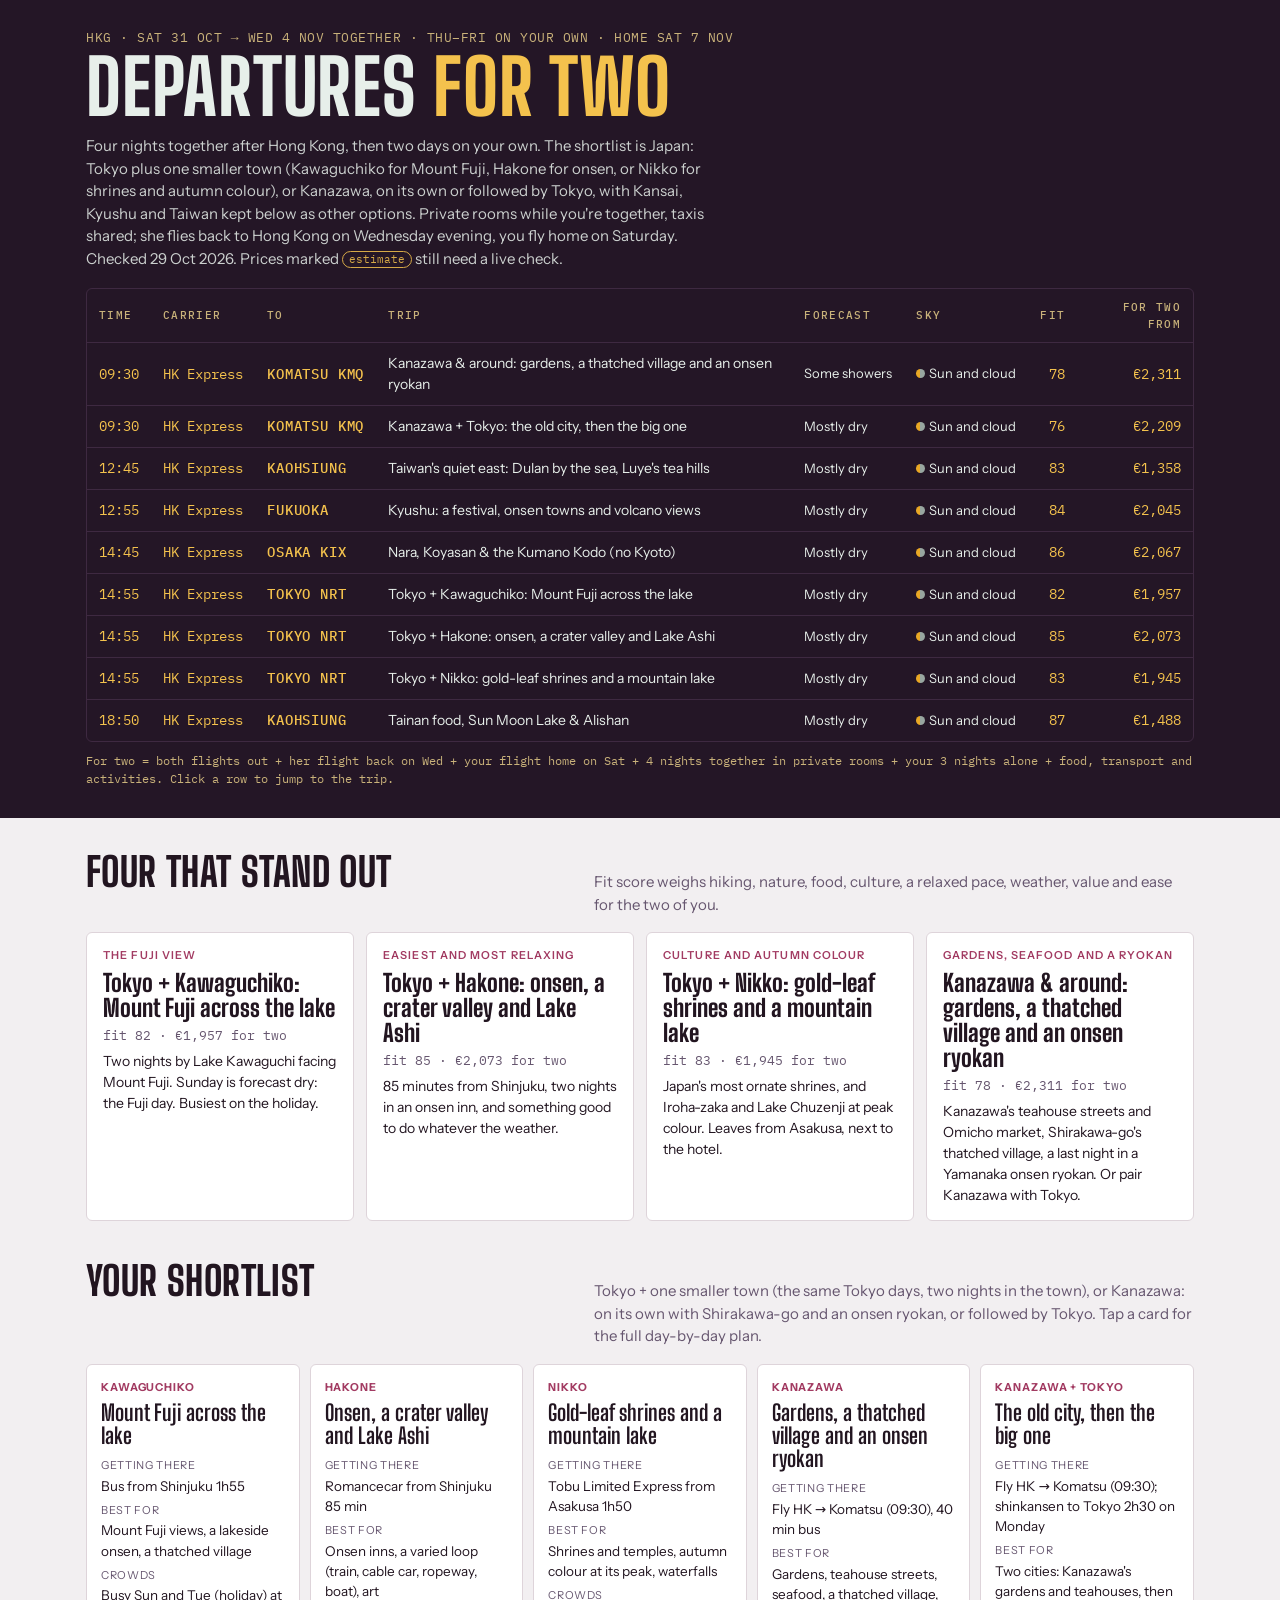
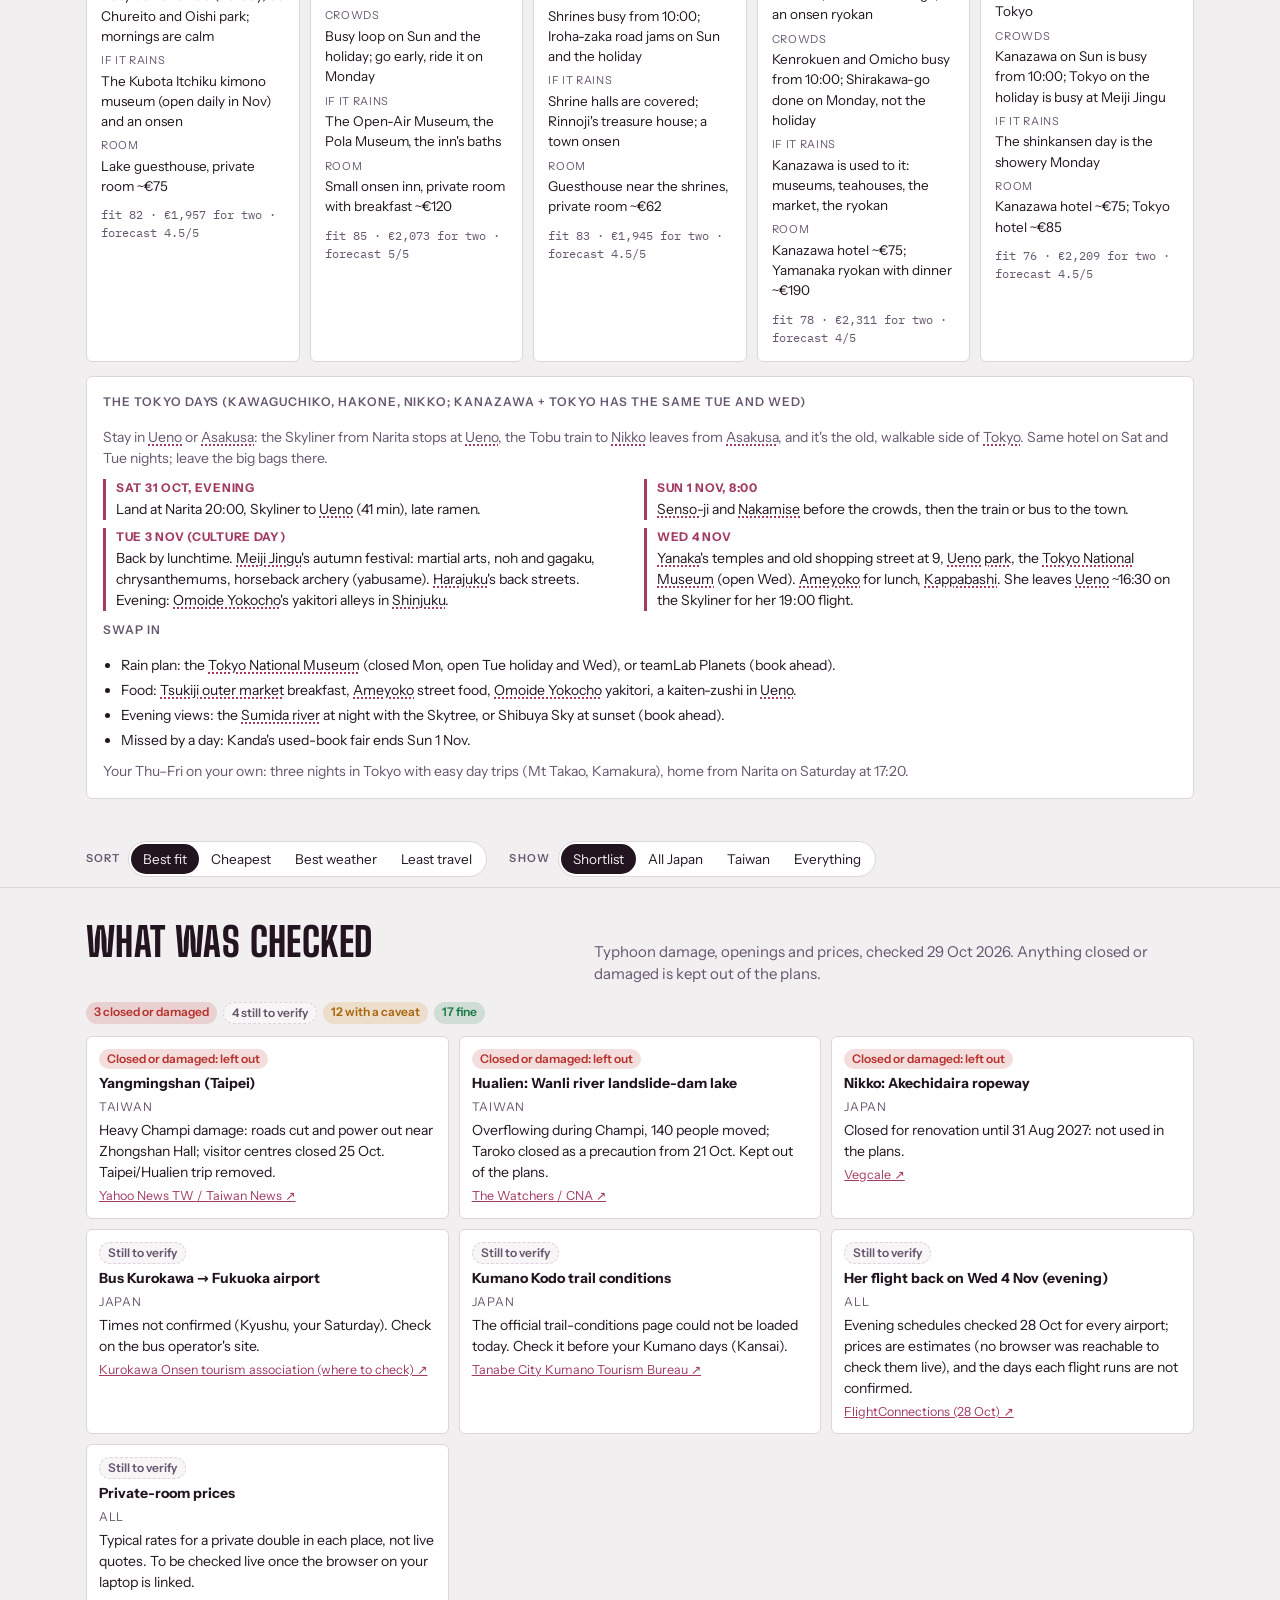
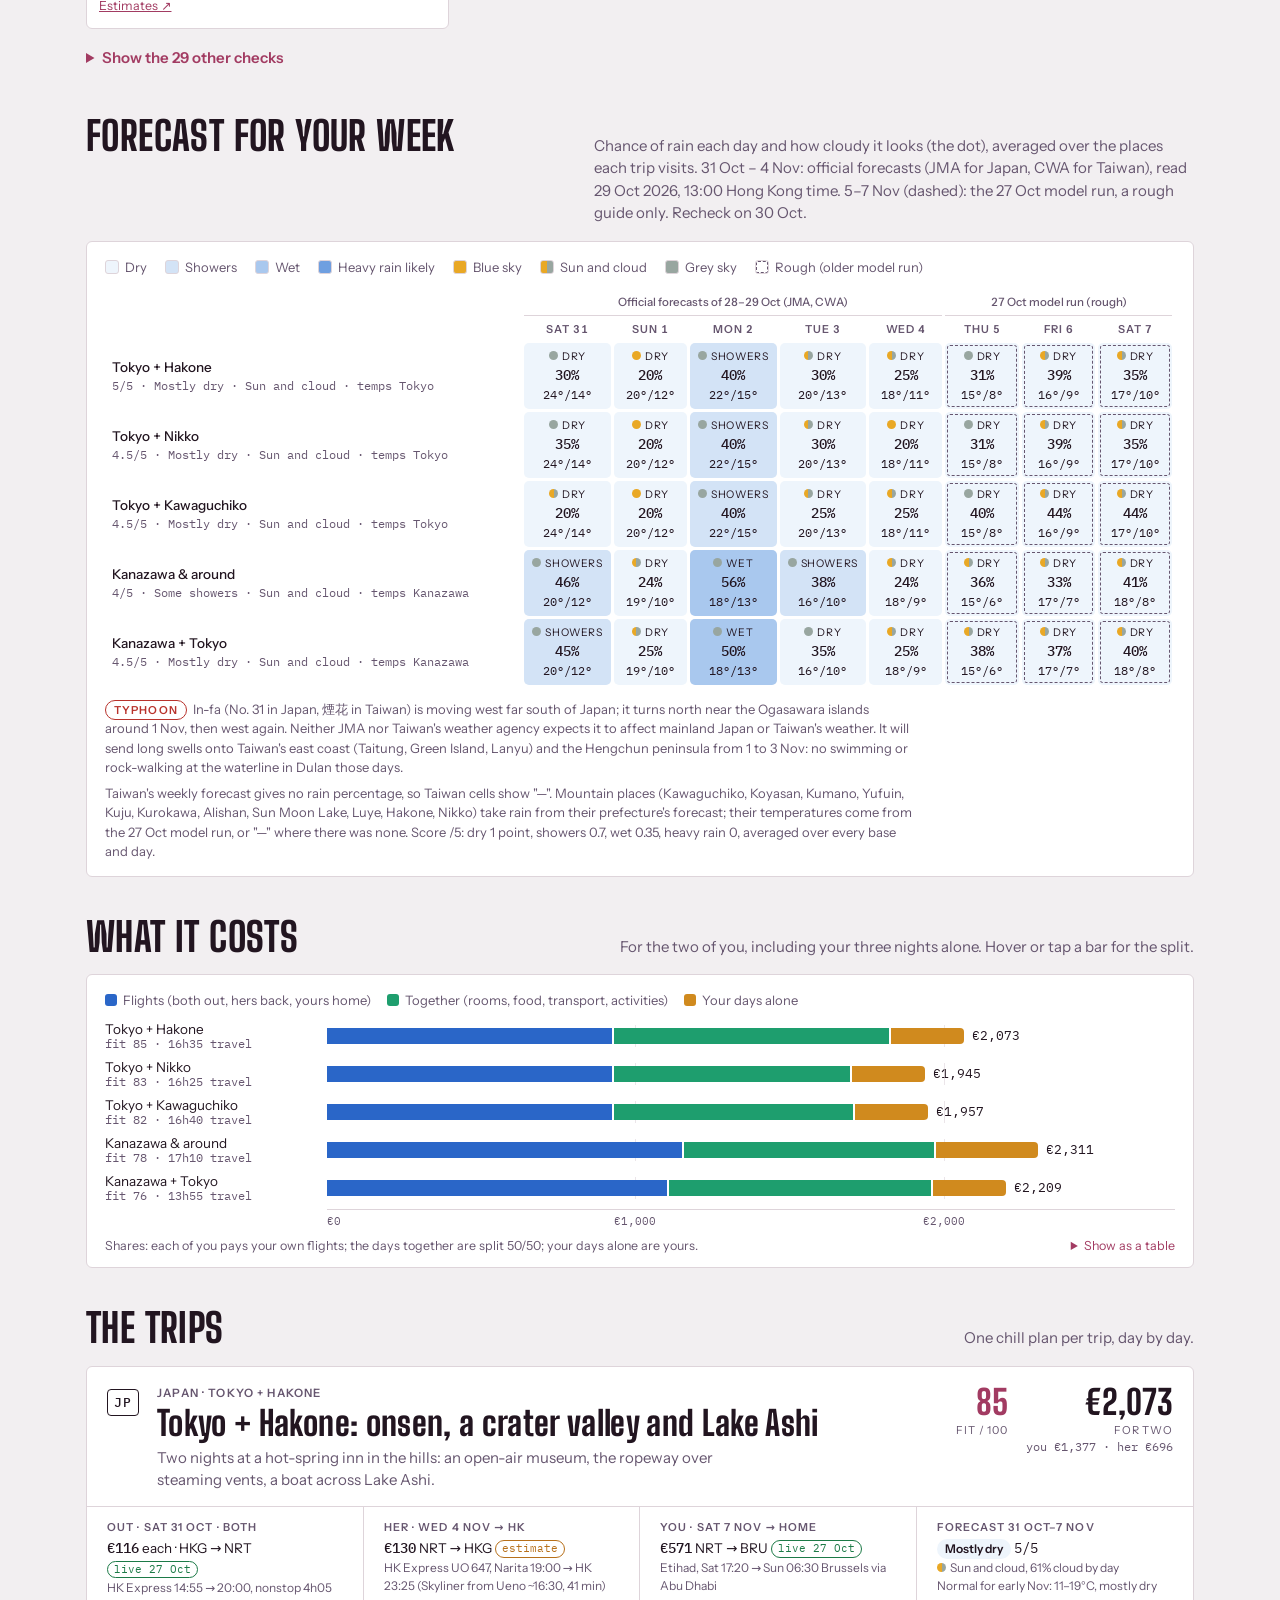
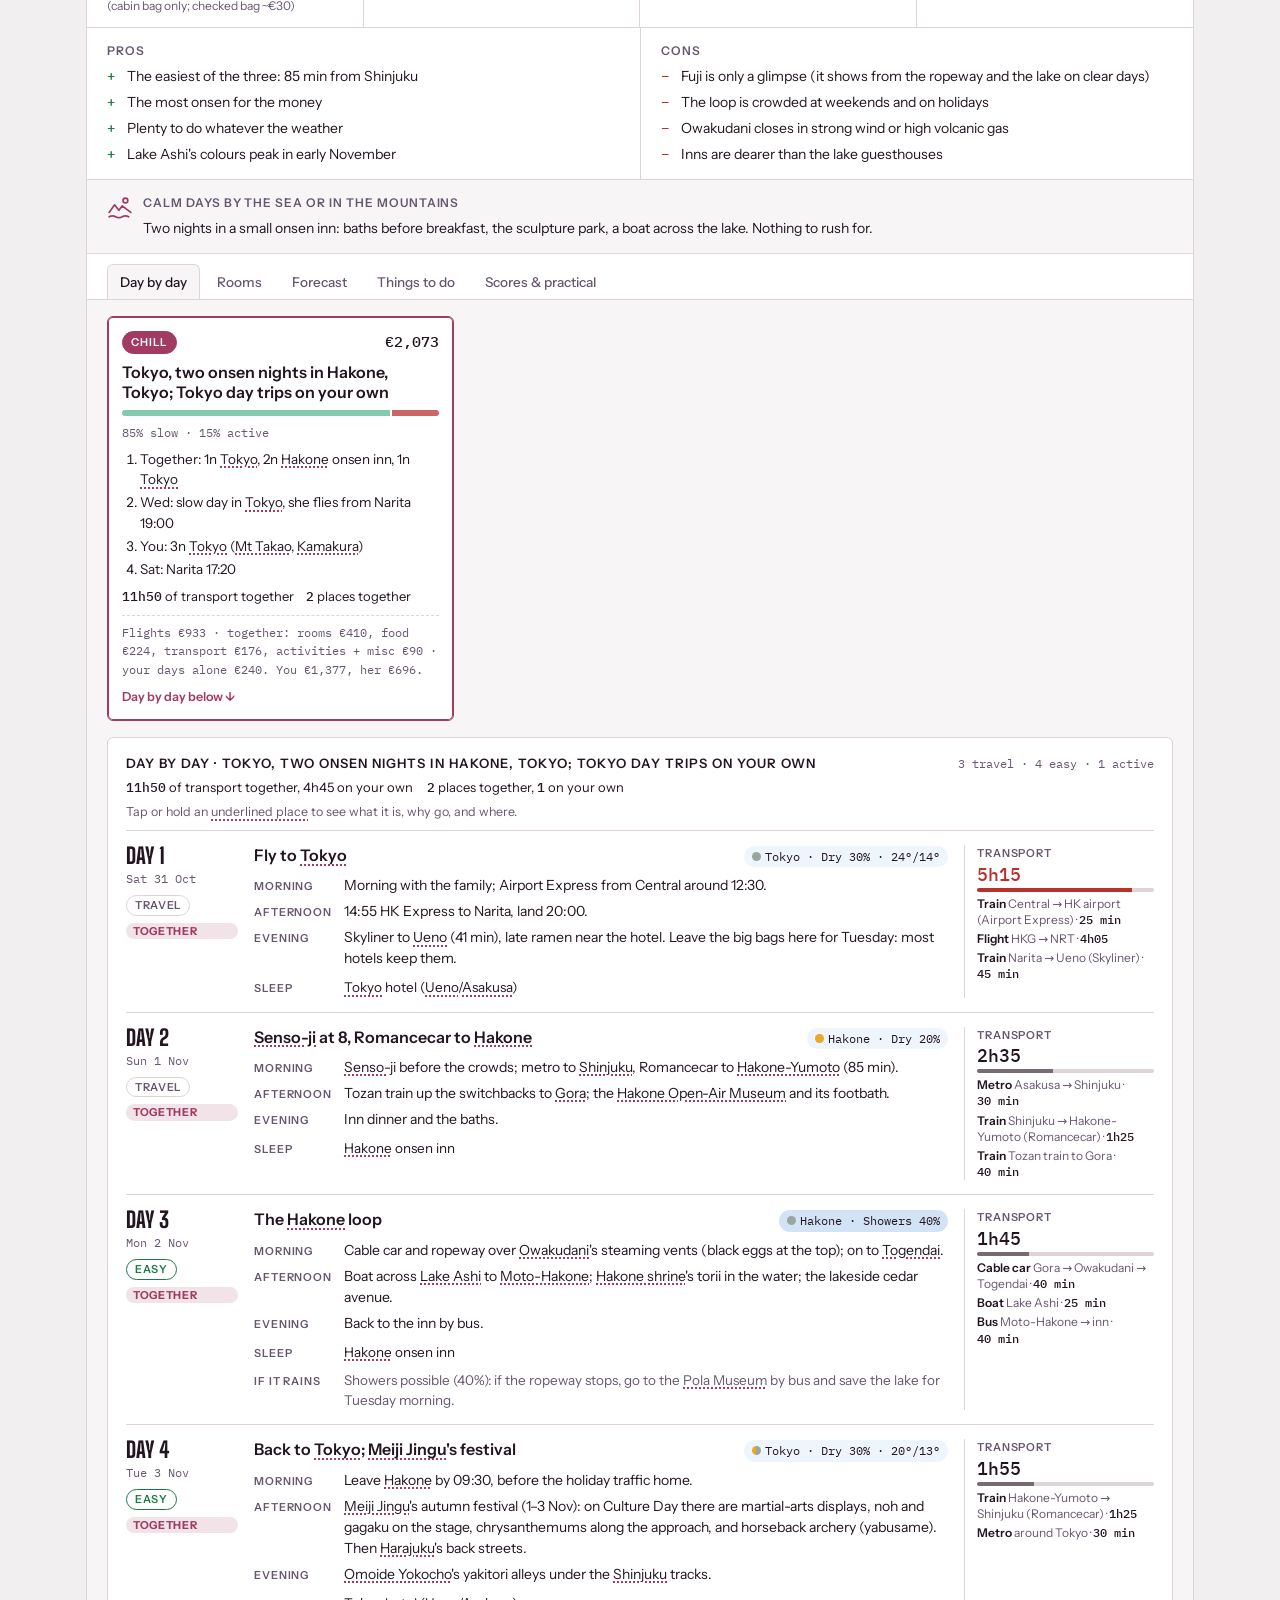
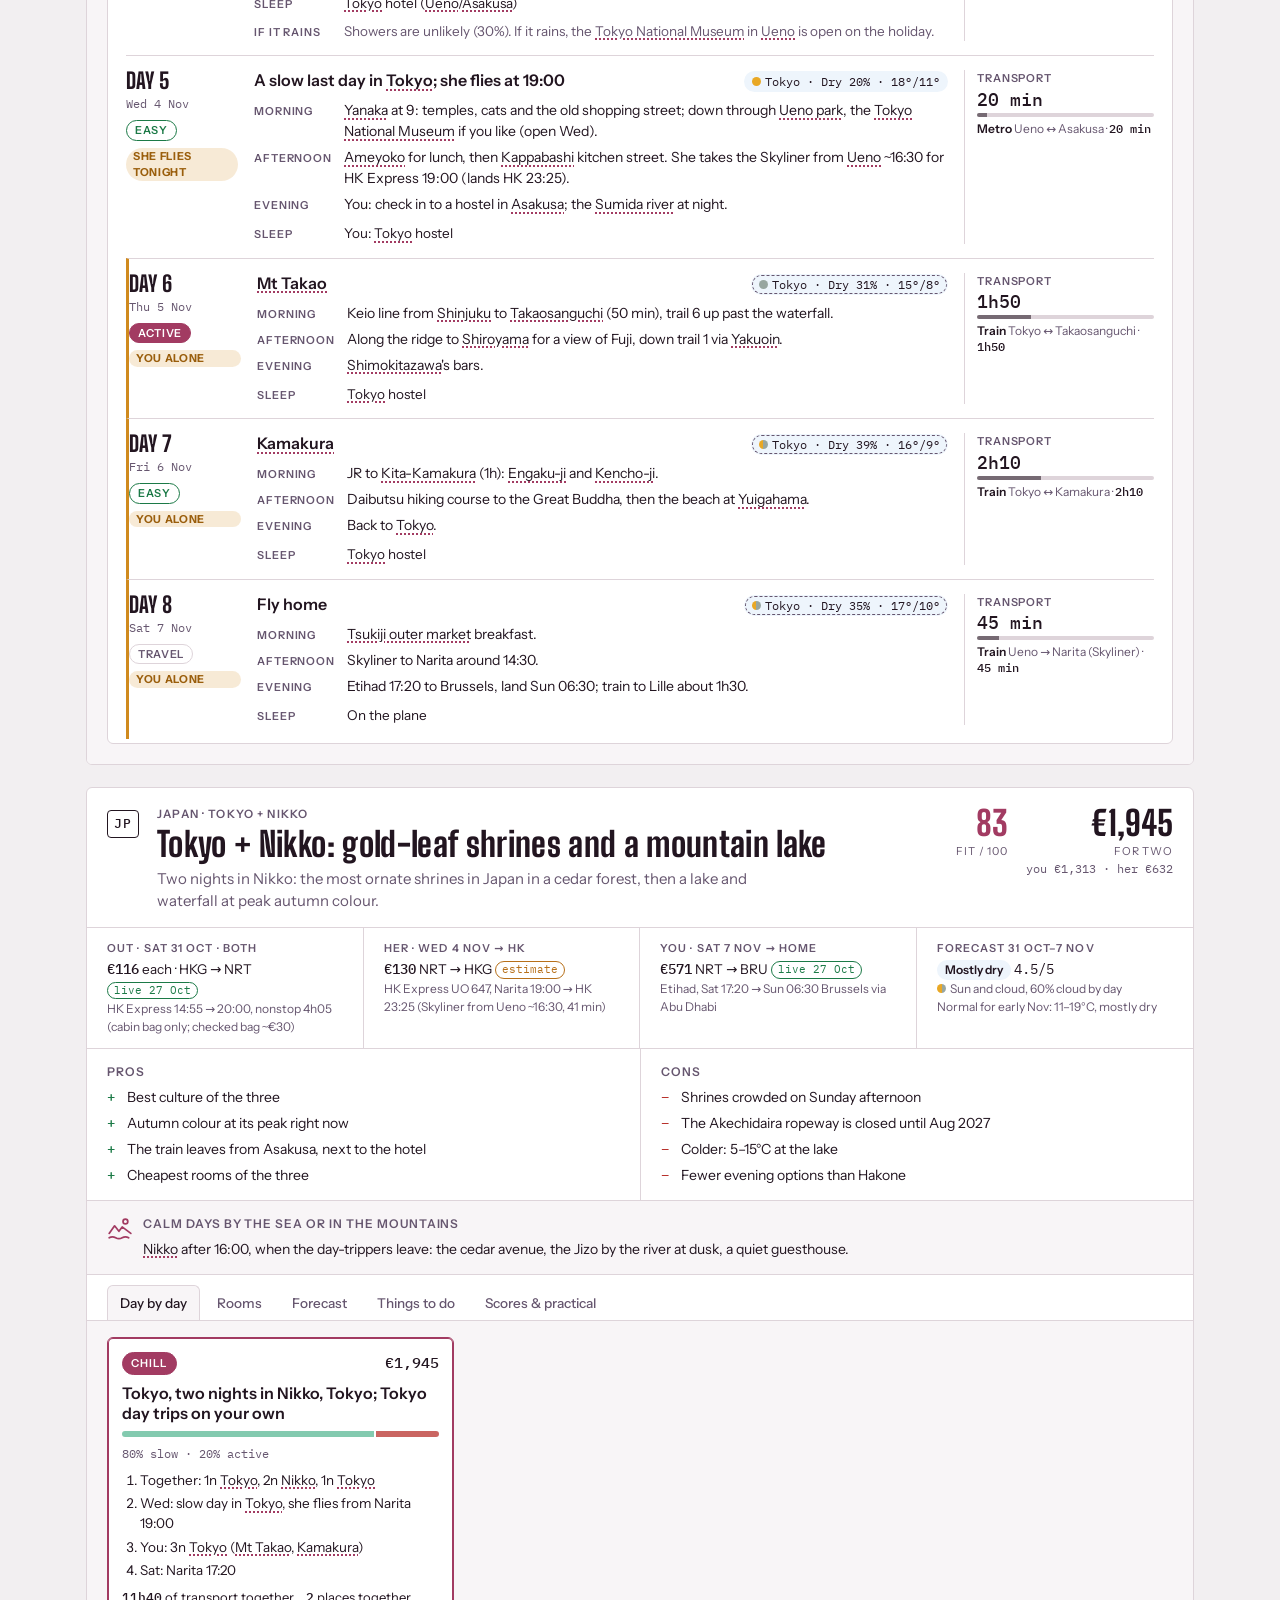
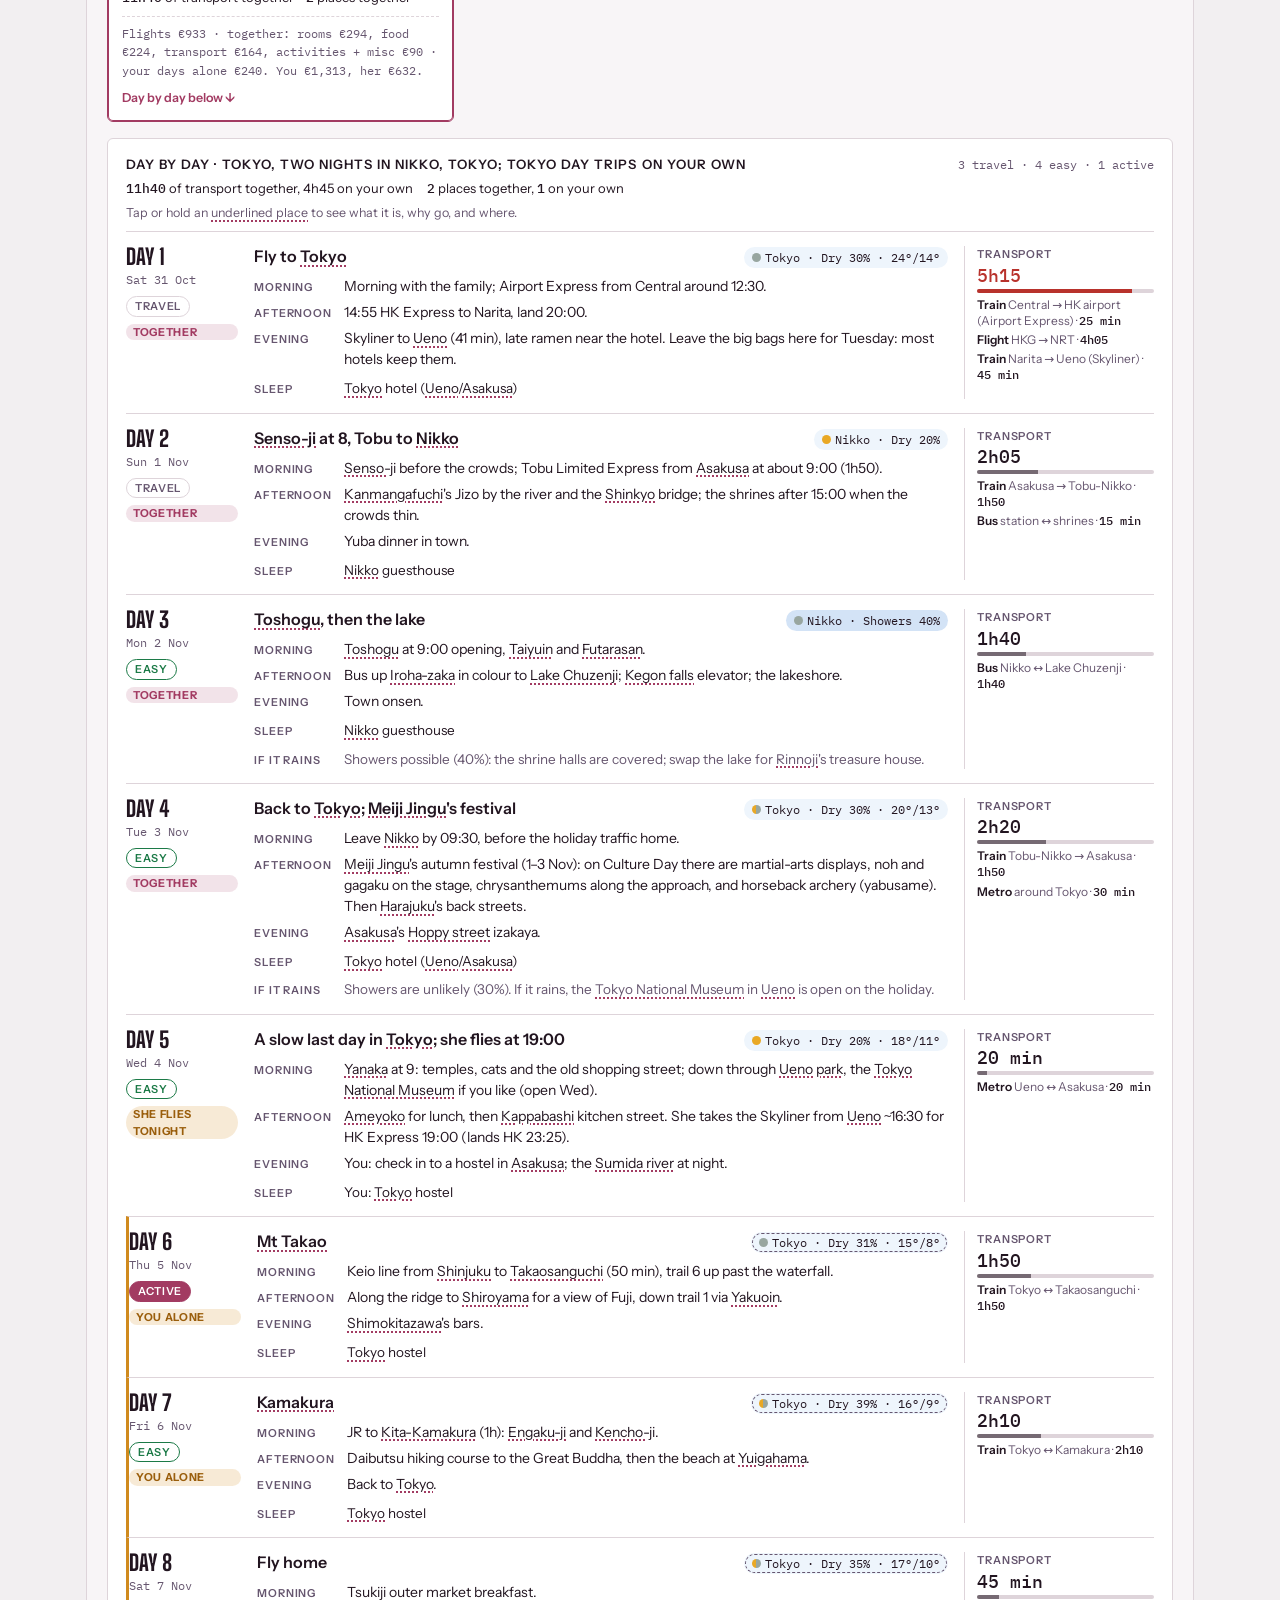
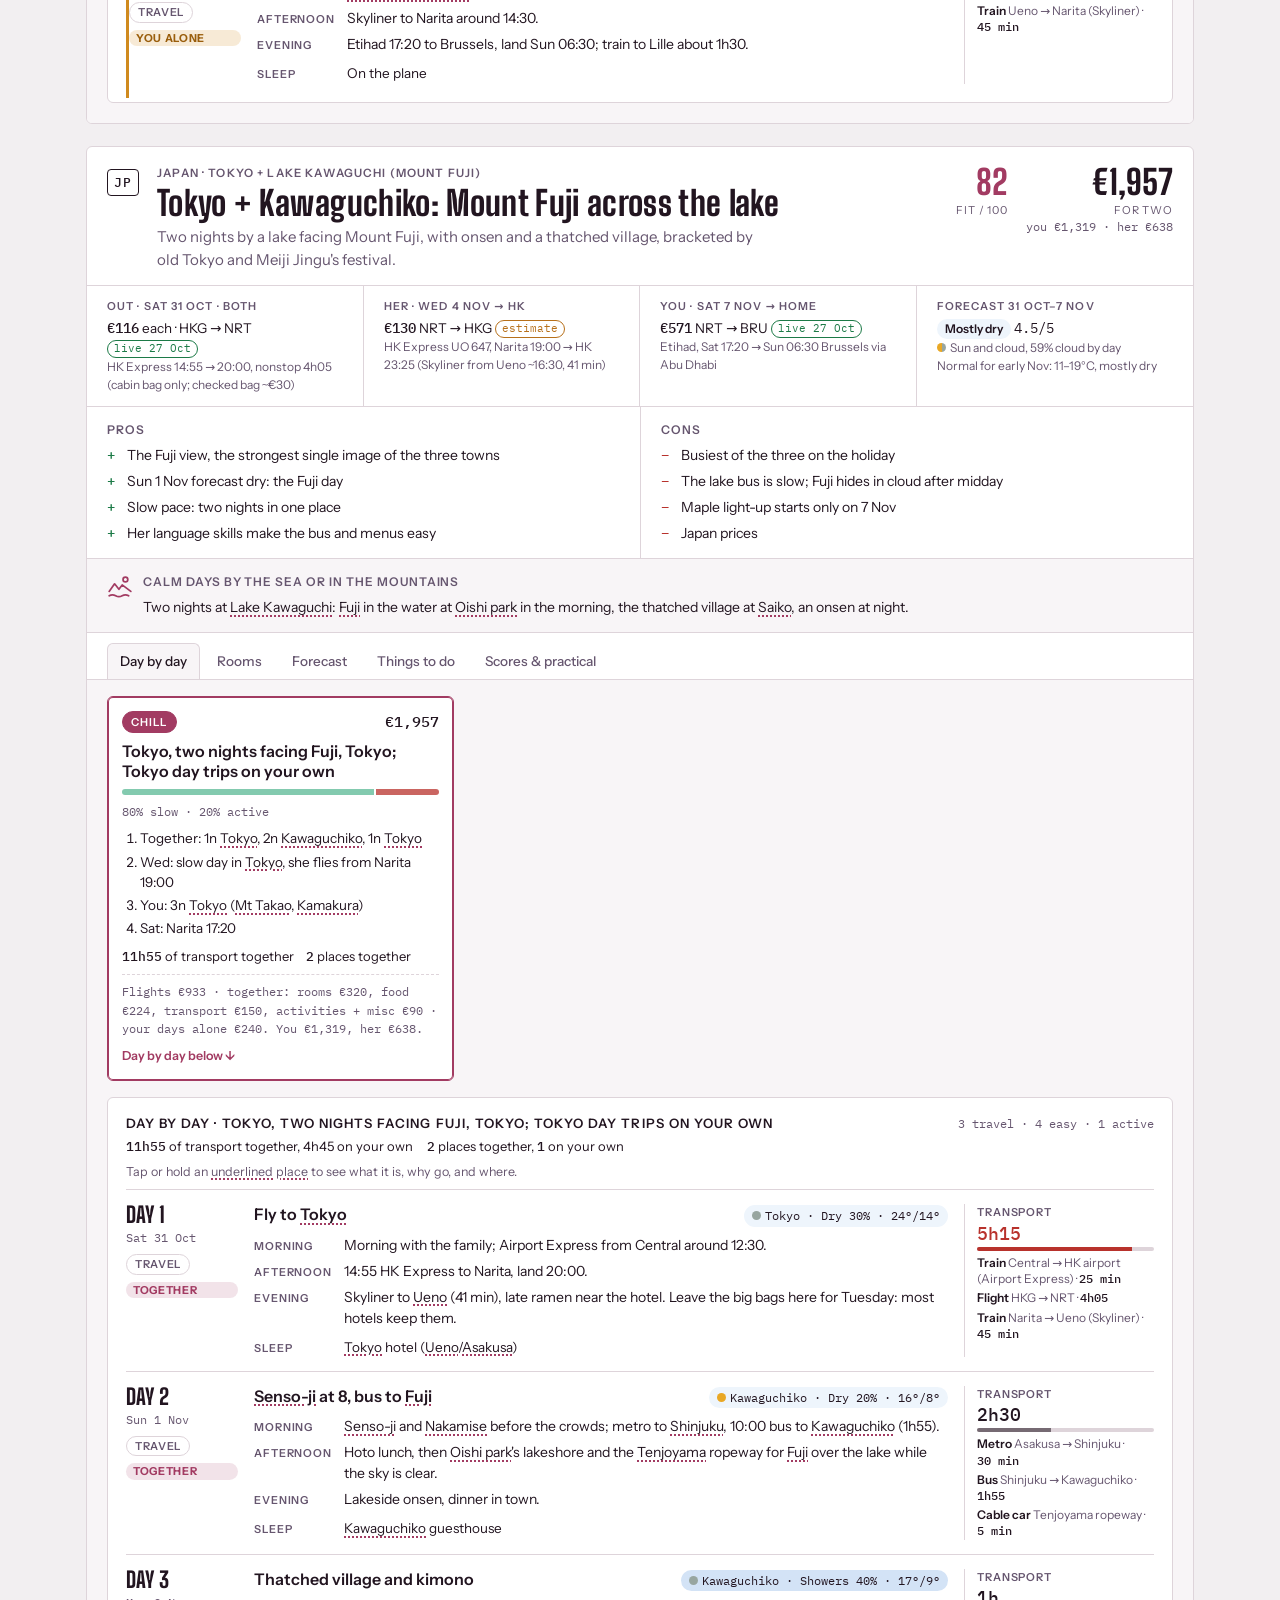
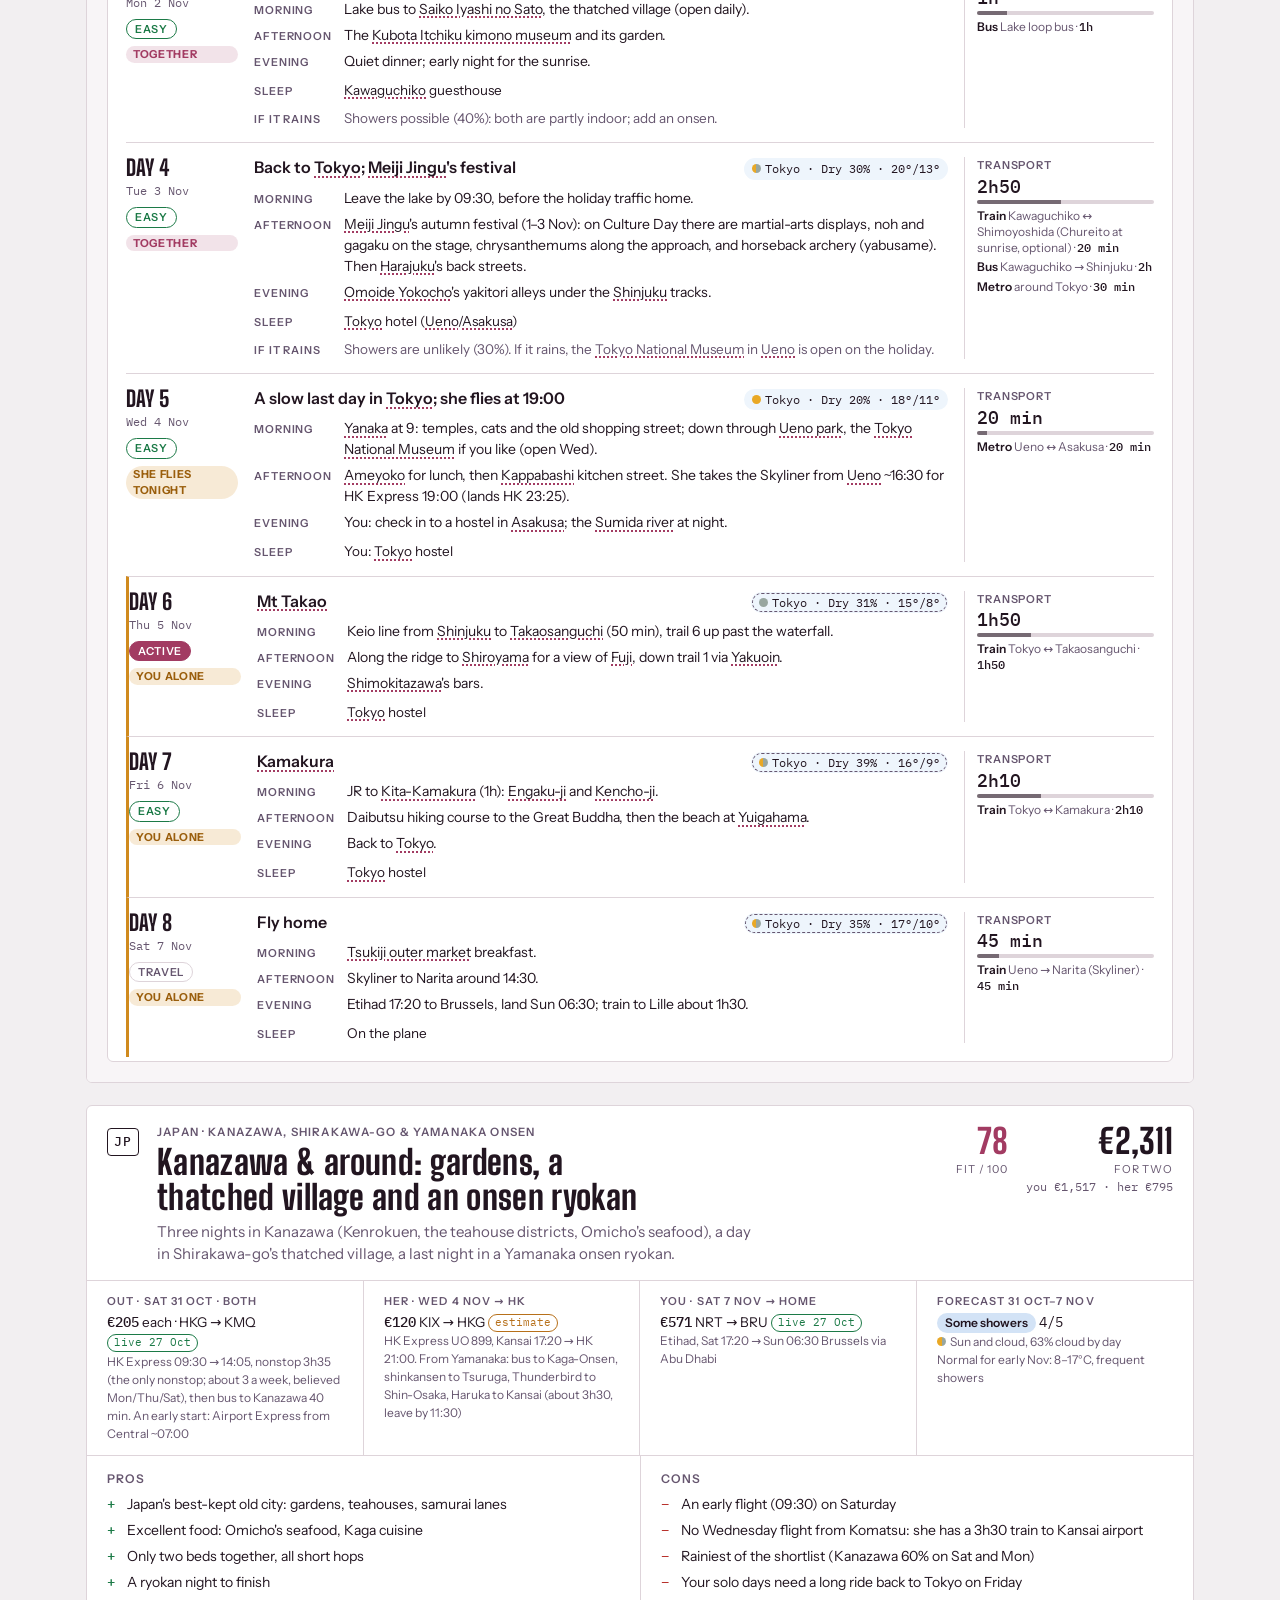
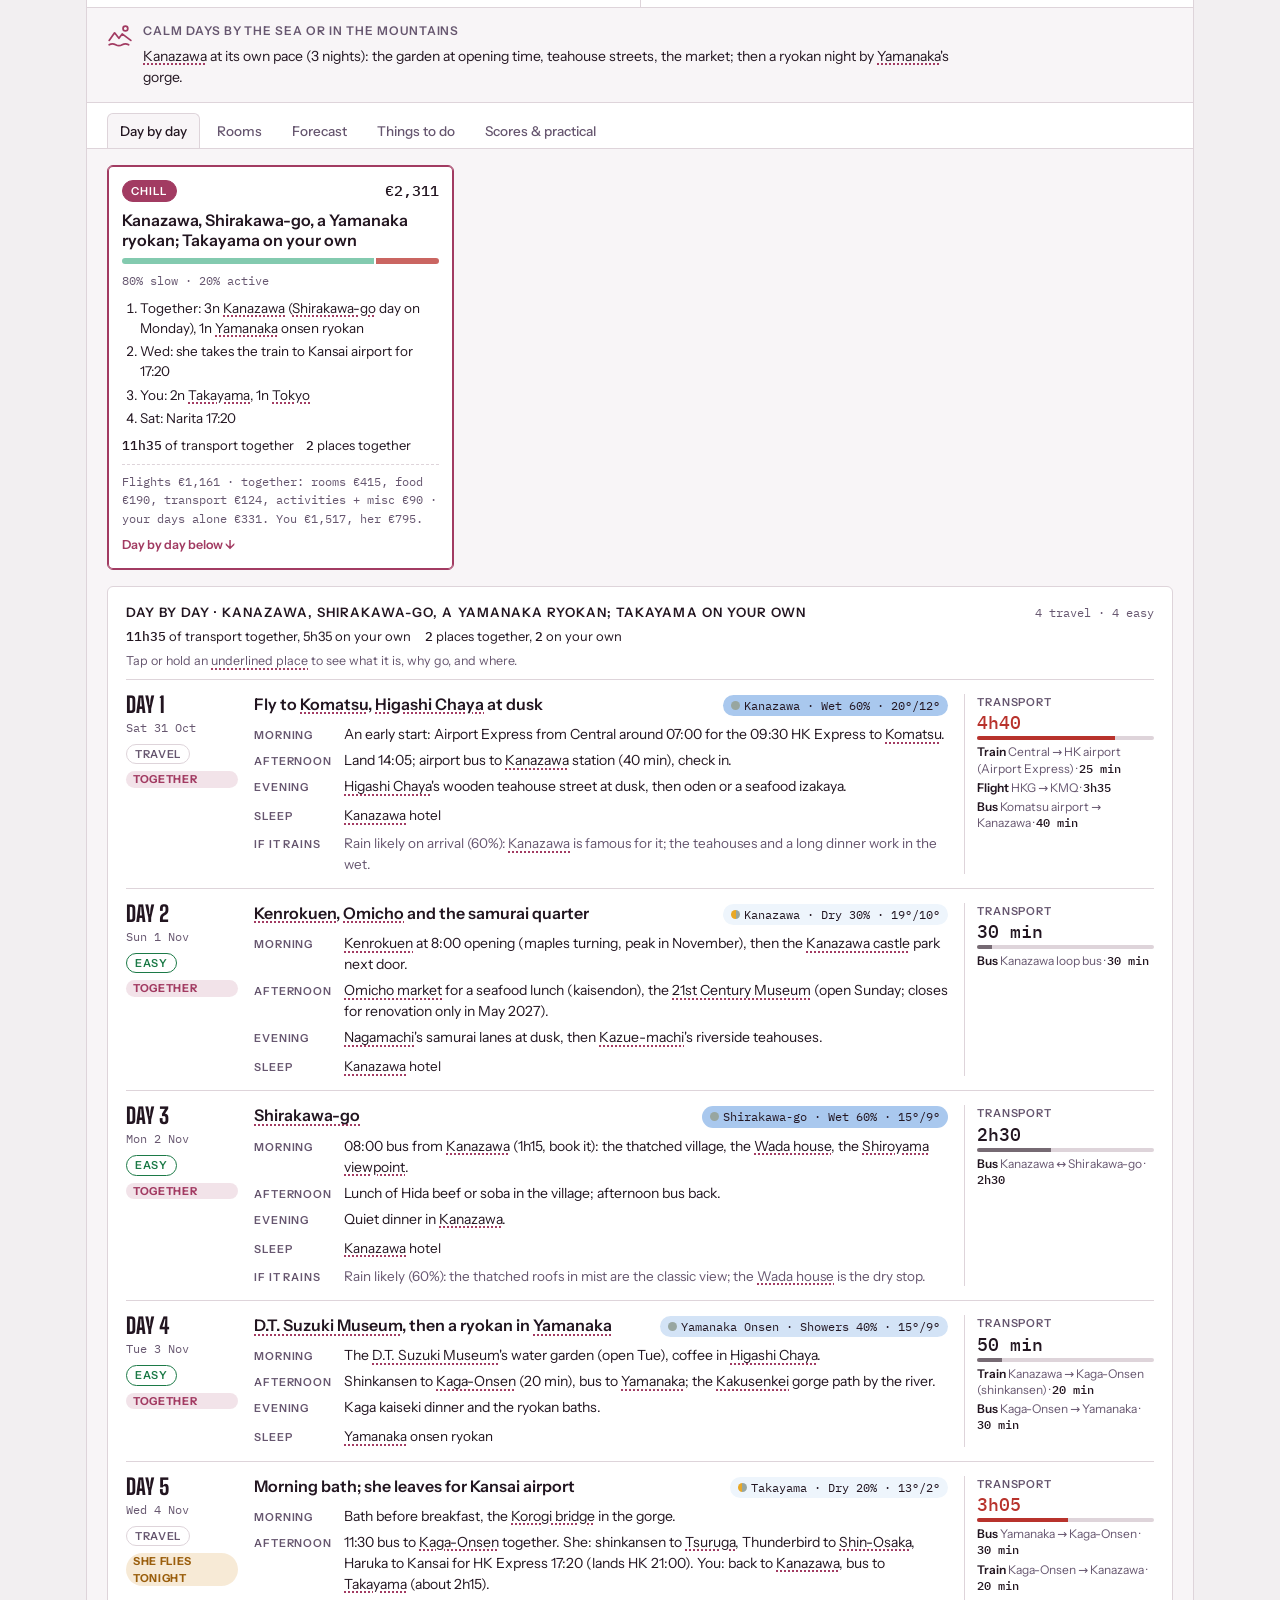
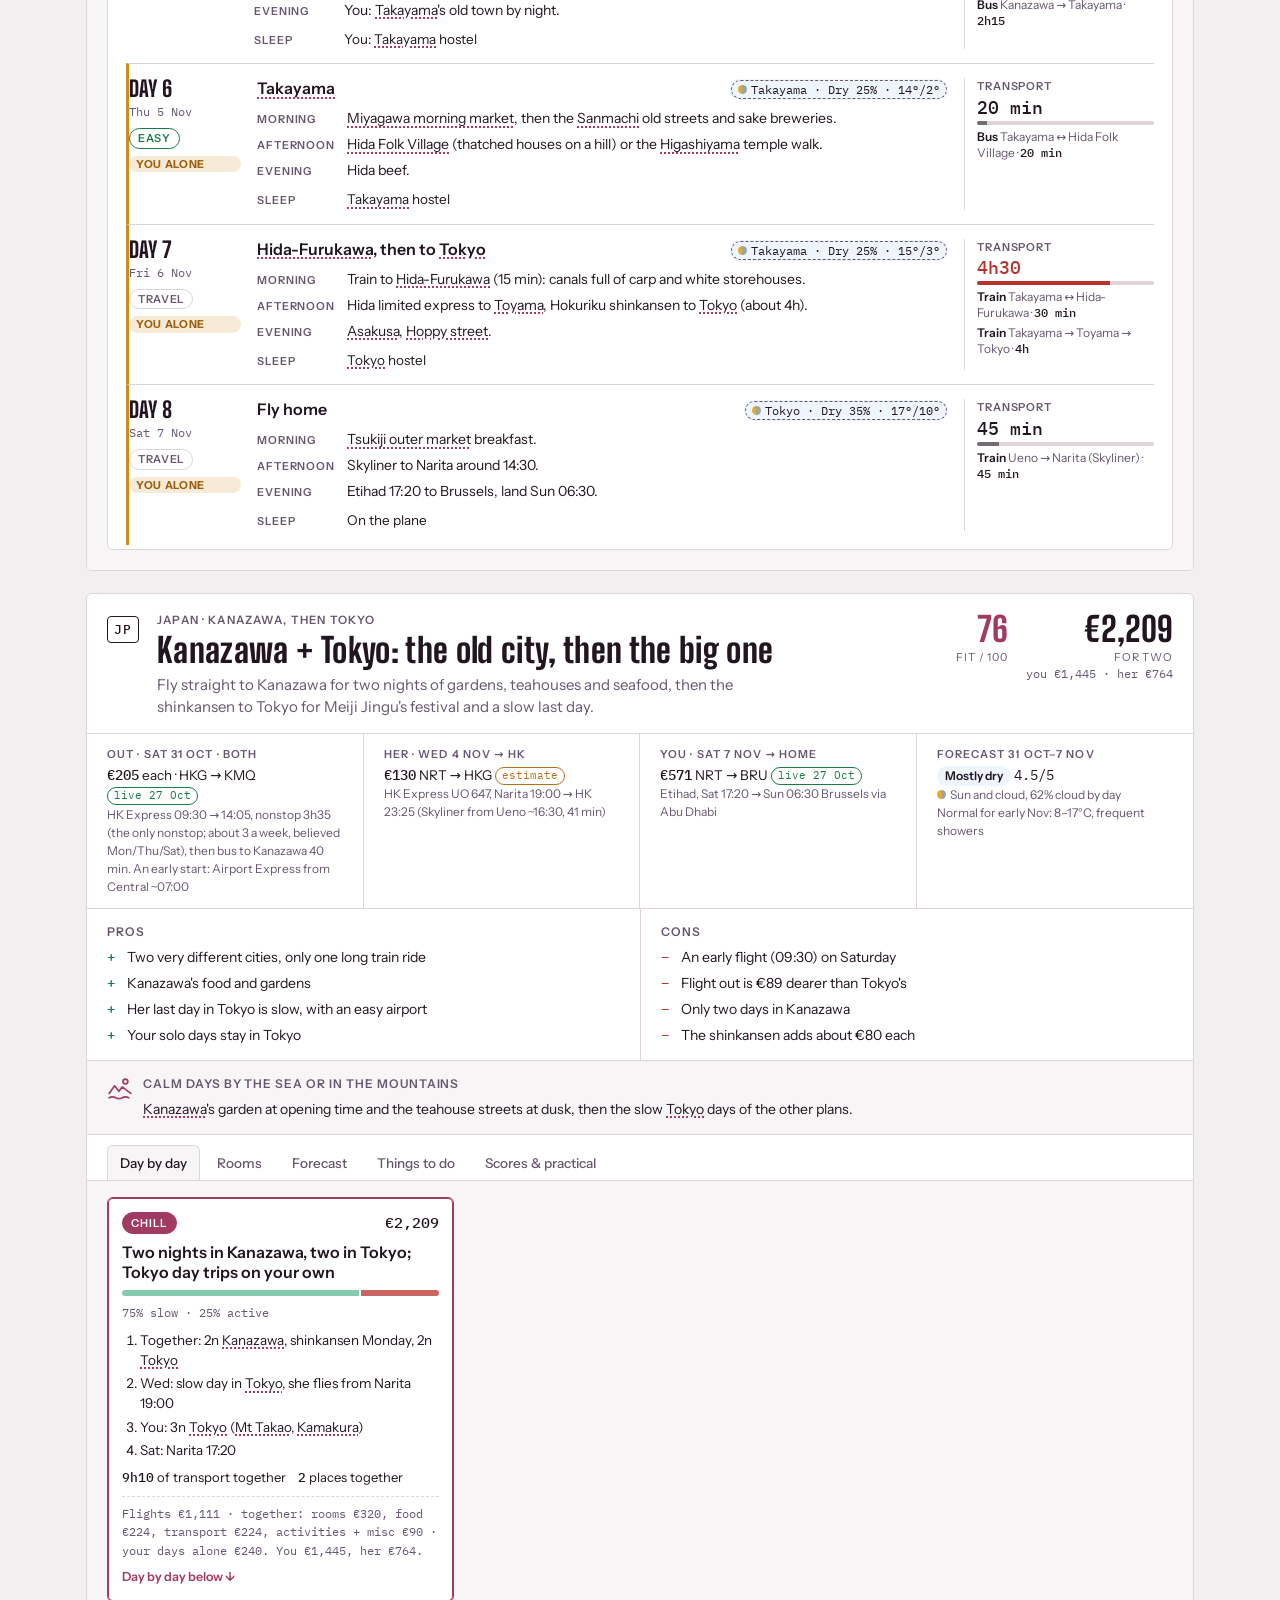
==== commit 374a8bde: "Duo: add Kanazawa & around and Kanazawa + Tokyo Two chill Kanazawa options on the shortlist: three n" ====
--- a/duo/index.html
+++ b/duo/index.html
@@ -417,6 +417,7 @@
 .tk { grid-template-columns: 1fr; }
 .tk-towns { order: -1; grid-template-columns: repeat(auto-fit, minmax(240px, 1fr)); }
 @media (min-width: 860px) { .tk-days { grid-template-columns: 1fr 1fr; } }
+.tk-towns { grid-template-columns: repeat(auto-fit, minmax(200px, 1fr)); }
 
 </style>
 </head>
@@ -427,7 +428,7 @@
       <div>
         <p class="sub">HKG · SAT 31 OCT → WED 4 NOV TOGETHER · THU–FRI ON YOUR OWN · HOME SAT 7 NOV</p>
         <h1>Departures <span>for two</span></h1>
-        <p class="lede">Four nights together after Hong Kong, then two days on your own. The plan now leans to Japan: Tokyo plus one smaller town (Kawaguchiko for Mount Fuji, Hakone for onsen, or Nikko for shrines and autumn colour), with Kansai, Kyushu and Taiwan kept below as other options. Private rooms while you're together, taxis shared; she flies back to Hong Kong on Wednesday evening, you fly home on Saturday. Checked 29 Oct 2026. Prices marked <span class="fs fs-est">estimate</span> still need a live check.</p>
+        <p class="lede">Four nights together after Hong Kong, then two days on your own. The shortlist is Japan: Tokyo plus one smaller town (Kawaguchiko for Mount Fuji, Hakone for onsen, or Nikko for shrines and autumn colour), or Kanazawa, on its own or followed by Tokyo, with Kansai, Kyushu and Taiwan kept below as other options. Private rooms while you're together, taxis shared; she flies back to Hong Kong on Wednesday evening, you fly home on Saturday. Checked 29 Oct 2026. Prices marked <span class="fs fs-est">estimate</span> still need a live check.</p>
       </div>
     </div>
     <div class="board-wrap">
@@ -449,7 +450,7 @@
 
 <section id="tokyo-sec">
   <div class="wrap">
-    <div class="sec-head"><h2>Tokyo + one smaller town</h2><p>The same Tokyo days in every plan, and two nights in the town you pick. Tap a town to jump to its full day-by-day plan.</p></div>
+    <div class="sec-head"><h2>Your shortlist</h2><p>Tokyo + one smaller town (the same Tokyo days, two nights in the town), or Kanazawa: on its own with Shirakawa-go and an onsen ryokan, or followed by Tokyo. Tap a card for the full day-by-day plan.</p></div>
     <div class="tk" id="tokyo"></div>
   </div>
 </section>
@@ -535,7 +536,7 @@
 
 <div class="tip" id="gtip" hidden></div>
 
-<script type="application/json" id="data">{"tokyo":{"stay":"Stay in Ueno or Asakusa: the Skyliner from Narita stops at Ueno, the Tobu train to Nikko leaves from Asakusa, and it's the old, walkable side of Tokyo. Same hotel on Sat and Tue nights; leave the big bags there.","days":[{"when":"Sat 31 Oct, evening","what":"Land at Narita 20:00, Skyliner to Ueno (41 min), late ramen."},{"when":"Sun 1 Nov, 8:00","what":"Senso-ji and Nakamise before the crowds, then the train or bus to the town."},{"when":"Tue 3 Nov (Culture Day)","what":"Back by lunchtime. Meiji Jingu's autumn festival: martial arts, noh and gagaku, chrysanthemums, horseback archery (yabusame). Harajuku's back streets. Evening: Omoide Yokocho's yakitori alleys in Shinjuku."},{"when":"Wed 4 Nov","what":"Yanaka's temples and old shopping street at 9, Ueno park, the Tokyo National Museum (open Wed). Ameyoko for lunch, Kappabashi. She leaves Ueno ~16:30 on the Skyliner for her 19:00 flight."}],"menu":["Rain plan: the Tokyo National Museum (closed Mon, open Tue holiday and Wed), or teamLab Planets (book ahead).","Food: Tsukiji outer market breakfast, Ameyoko street food, Omoide Yokocho yakitori, a kaiten-zushi in Ueno.","Evening views: the Sumida river at night with the Skytree, or Shibuya Sky at sunset (book ahead).","Missed by a day: Kanda's used-book fair ends Sun 1 Nov."],"solo":"Your Thu–Fri on your own: three nights in Tokyo with easy day trips (Mt Takao, Kamakura), home from Narita on Saturday at 17:20."},"dests":[{"id":"jp-fuji","country":"Japan","region":"Tokyo + Lake Kawaguchi (Mount Fuji)","cc":"JP","short":"Tokyo + Kawaguchiko","title":"Tokyo + Kawaguchiko: Mount Fuji across the lake","tagline":"Two nights by a lake facing Mount Fuji, with onsen and a thatched village, bracketed by old Tokyo and Meiji Jingu's festival.","food_day":28,"solo_food":25,"transport":"Highway bus Shinjuku ↔ Kawaguchiko (book on highwaybus.com), the lake loop buses (2-day pass ¥2,000), Suica in Tokyo.","crowds":"Sun 1 Nov and Tue 3 Nov (Culture Day) are busy at the lakes: Chureito is calm only at sunrise. The maple-corridor light-up only starts on 7 Nov.","food":["Hoto: thick miso noodles with pumpkin, the Fuji lakes dish","Tokyo: ramen, izakaya under the Ueno tracks, Omoide Yokocho's yakitori","Ameyoko street food","Tsukiji outer market (your Saturday)"],"hikes":["Tenjoyama: up on foot (40 min) or by ropeway, for Fuji over the lake","Lake Saiko's shore path by the thatched village","Chureito pagoda's 398 steps at sunrise","Mt Takao from Tokyo (your Thursday)"],"culture":["Senso-ji and old Asakusa at 8am","Saiko Iyashi no Sato thatched village","Kubota Itchiku kimono museum","Meiji Jingu's autumn festival (3 Nov)"],"adventure":[{"name":"Chureito pagoda at sunrise","price":"free","note":"Fuji behind the five-storey pagoda around 06:00; the classic photo"},{"name":"Kubota Itchiku Art Museum","price":"¥1,300","note":"Landscape kimonos in a forest garden; open daily in Nov"},{"name":"Meiji Jingu autumn festival","price":"free","note":"Tue 3 Nov: yabusame, martial arts, noh"}],"pros":["The Fuji view, the strongest single image of the three towns","Sun 1 Nov forecast dry: the Fuji day","Slow pace: two nights in one place","Her language skills make the bus and menus easy"],"cons":["Busiest of the three on the holiday","The lake bus is slow; Fuji hides in cloud after midday","Maple light-up starts only on 7 Nov","Japan prices"],"calm":"Two nights at Lake Kawaguchi: Fuji in the water at Oishi park in the morning, the thatched village at Saiko, an onsen at night.","group":"tokyo","town":"Kawaguchiko","town_card":{"time":"Bus from Shinjuku 1h55","best":"Mount Fuji views, a lakeside onsen, a thatched village","crowds":"Busy Sun and Tue (holiday) at Chureito and Oishi park; mornings are calm","rain":"The Kubota Itchiku kimono museum (open daily in Nov) and an onsen","room":"Lake guesthouse, private room ~€75"},"out":{"route":"HKG → NRT","price":116,"status":"gf27","dep":"14:55","carrier":"HK Express","code":"TOKYO NRT","detail":"HK Express 14:55 → 20:00, nonstop 4h05 (cabin bag only; checked bag ~€30)","alt":"Haneda is closer to the city but nothing cheap after 14:00 was found on 27 Oct"},"her":{"route":"NRT → HKG","price":130,"status":"est","time":"19:00 → 23:25","detail":"HK Express UO 647, Narita 19:00 → HK 23:25 (Skyliner from Ueno ~16:30, 41 min)","alt":"Cathay CX 549 Haneda 16:00 → 20:15 (closer airport, ~€250) · Cathay CX 505 Narita 18:10 → 22:30"},"his":{"route":"NRT → BRU","price":571,"status":"gf27","detail":"Etihad, Sat 17:20 → Sun 06:30 Brussels via Abu Dhabi"},"entry":"Visa-free 90 days for you (French passport); fill in Visit Japan Web","weather":{"hi":19,"lo":11,"rain":"mostly dry","note":"Tokyo mild. Takayama 2–16°C, Hirayu and Kamikochi near freezing at night; larches golden early Nov (Kamikochi closes 15 Nov). November is Fuji's clearest month.","score":4,"sky":"mostly blue (Fuji's clearest month)"},"scores":{"hike":3.5,"nature":5,"food":4.5,"culture":4,"chill":4.5,"weather":4.25,"value":2.5,"ease":4.5},"fit":82,"fc":{"score":4.5,"word":"Mostly dry","note":"Mostly dry for Tokyo, Kawaguchiko. 31 Oct – 4 Nov (official forecasts): no wet day; showers possible on Mon 2 Nov. Daytime cloud 59% on average. Checked 29 Oct 2026, 13:00 Hong Kong time; recheck on 30 Oct.","bases":["Tokyo","Kawaguchiko"],"days":[{"cls":"Dry","pts":1.0,"p1":20,"cc":58,"md":"10-31","label":"Sat 31 Oct","ahead":2,"hi":24,"lo":14,"scored":true,"bases":[{"name":"Tokyo","hi":24,"lo":14,"p1":30,"p10":null,"med":null,"cls":"Dry","cc":80,"src":"J"},{"name":"Kawaguchiko","hi":18,"lo":9,"p1":10,"p10":null,"med":null,"cls":"Dry","cc":35,"src":"J"}]},{"cls":"Dry","pts":1.0,"p1":20,"cc":35,"md":"11-01","label":"Sun 1 Nov","ahead":3,"hi":20,"lo":12,"scored":true,"bases":[{"name":"Tokyo","hi":20,"lo":12,"p1":20,"p10":null,"med":null,"cls":"Dry","cc":35,"src":"J"},{"name":"Kawaguchiko","hi":16,"lo":8,"p1":20,"p10":null,"med":null,"cls":"Dry","cc":35,"src":"J"}]},{"cls":"Showers","pts":0.7,"p1":40,"cc":80,"md":"11-02","label":"Mon 2 Nov","ahead":4,"hi":22,"lo":15,"scored":true,"bases":[{"name":"Tokyo","hi":22,"lo":15,"p1":40,"p10":null,"med":null,"cls":"Showers","cc":80,"src":"J"},{"name":"Kawaguchiko","hi":17,"lo":9,"p1":40,"p10":null,"med":null,"cls":"Showers","cc":80,"src":"J"}]},{"cls":"Dry","pts":1.0,"p1":25,"cc":48,"md":"11-03","label":"Tue 3 Nov","ahead":5,"hi":20,"lo":13,"scored":true,"bases":[{"name":"Tokyo","hi":20,"lo":13,"p1":30,"p10":null,"med":null,"cls":"Dry","cc":60,"src":"J"},{"name":"Kawaguchiko","hi":15,"lo":8,"p1":20,"p10":null,"med":null,"cls":"Dry","cc":35,"src":"J"}]},{"cls":"Dry","pts":0.85,"p1":25,"cc":60,"md":"11-04","label":"Wed 4 Nov","ahead":6,"hi":18,"lo":11,"scored":true,"bases":[{"name":"Tokyo","hi":18,"lo":11,"p1":20,"p10":null,"med":null,"cls":"Dry","cc":35,"src":"J"},{"name":"Kawaguchiko","hi":14,"lo":6,"p1":30,"p10":null,"med":null,"cls":"Showers","cc":85,"src":"J"}]},{"cls":"Dry","pts":0.85,"p1":40,"cc":78,"md":"11-05","label":"Thu 5 Nov","ahead":7,"hi":15,"lo":8,"scored":false,"bases":[{"name":"Tokyo","hi":15,"lo":8,"p1":31,"p10":6,"med":0.0,"cls":"Dry","cc":71,"src":"E"},{"name":"Kawaguchiko","hi":12,"lo":5,"p1":50,"p10":null,"med":null,"cls":"Showers","cc":85,"src":"J"}]},{"cls":"Dry","pts":1.0,"p1":44,"cc":62,"md":"11-06","label":"Fri 6 Nov","ahead":8,"hi":16,"lo":9,"scored":false,"bases":[{"name":"Tokyo","hi":16,"lo":9,"p1":39,"p10":12,"med":0.6,"cls":"Dry","cc":60,"src":"E"},{"name":"Kawaguchiko","hi":14,"lo":6,"p1":49,"p10":18,"med":0.8,"cls":"Dry","cc":64,"src":"E"}]},{"cls":"Dry","pts":0.85,"p1":44,"cc":54,"md":"11-07","label":"Sat 7 Nov","ahead":9,"hi":17,"lo":10,"scored":false,"bases":[{"name":"Tokyo","hi":17,"lo":10,"p1":35,"p10":12,"med":0.0,"cls":"Dry","cc":55,"src":"E"},{"name":"Kawaguchiko","hi":15,"lo":7,"p1":53,"p10":18,"med":1.0,"cls":"Showers","cc":54,"src":"E"}]}],"per_base":{"Tokyo":[{"md":"10-31","label":"Sat 31 Oct","p10":null,"med":null,"cls":"Dry","cc":80,"p1":30,"hi":24,"lo":14,"src":"J"},{"md":"11-01","label":"Sun 1 Nov","p10":null,"med":null,"cls":"Dry","cc":35,"p1":20,"hi":20,"lo":12,"src":"J"},{"md":"11-02","label":"Mon 2 Nov","p10":null,"med":null,"cls":"Showers","cc":80,"p1":40,"hi":22,"lo":15,"src":"J"},{"md":"11-03","label":"Tue 3 Nov","p10":null,"med":null,"cls":"Dry","cc":60,"p1":30,"hi":20,"lo":13,"src":"J"},{"md":"11-04","label":"Wed 4 Nov","p10":null,"med":null,"cls":"Dry","cc":35,"p1":20,"hi":18,"lo":11,"src":"J"},{"md":"11-05","label":"Thu 5 Nov","p10":6,"med":0.0,"cls":"Dry","cc":71,"p1":31,"hi":15,"lo":8,"src":"E"},{"md":"11-06","label":"Fri 6 Nov","p10":12,"med":0.6,"cls":"Dry","cc":60,"p1":39,"hi":16,"lo":9,"src":"E"},{"md":"11-07","label":"Sat 7 Nov","p10":12,"med":0.0,"cls":"Dry","cc":55,"p1":35,"hi":17,"lo":10,"src":"E"}],"Kawaguchiko":[{"md":"10-31","label":"Sat 31 Oct","p10":null,"med":null,"cls":"Dry","cc":35,"p1":10,"hi":18,"lo":9,"src":"J"},{"md":"11-01","label":"Sun 1 Nov","p10":null,"med":null,"cls":"Dry","cc":35,"p1":20,"hi":16,"lo":8,"src":"J"},{"md":"11-02","label":"Mon 2 Nov","p10":null,"med":null,"cls":"Showers","cc":80,"p1":40,"hi":17,"lo":9,"src":"J"},{"md":"11-03","label":"Tue 3 Nov","p10":null,"med":null,"cls":"Dry","cc":35,"p1":20,"hi":15,"lo":8,"src":"J"},{"md":"11-04","label":"Wed 4 Nov","p10":null,"med":null,"cls":"Showers","cc":85,"p1":30,"hi":14,"lo":6,"src":"J"},{"md":"11-05","label":"Thu 5 Nov","p10":null,"med":null,"cls":"Showers","cc":85,"p1":50,"hi":12,"lo":5,"src":"J"},{"md":"11-06","label":"Fri 6 Nov","p10":18,"med":0.8,"cls":"Dry","cc":64,"p1":49,"hi":14,"lo":6,"src":"E"},{"md":"11-07","label":"Sat 7 Nov","p10":18,"med":1.0,"cls":"Showers","cc":54,"p1":53,"hi":15,"lo":7,"src":"E"}]},"cc":59},"options":[{"style":"Chill","name":"Tokyo, two nights facing Fuji, Tokyo; Tokyo day trips on your own","chill":80,"route":["Together: 1n Tokyo, 2n Kawaguchiko, 1n Tokyo","Wed: slow day in Tokyo, she flies from Narita 19:00","You: 3n Tokyo (Mt Takao, Kamakura)","Sat: Narita 17:20"],"days":[{"t":"Fly to Tokyo","e":"Travel","who":"both","am":"Morning with the family; Airport Express from Central around 12:30.","pm":"14:55 HK Express to Narita, land 20:00.","eve":"Skyliner to Ueno (41 min), late ramen near the hotel. Leave the big bags here for Tuesday: most hotels keep them.","sleep":"Tokyo hotel (Ueno/Asakusa)","wx":"Tokyo","tr":[["train","Central → HK airport (Airport Express)",25],["plane","HKG → NRT",245],["train","Narita → Ueno (Skyliner)",45]],"b":null},{"t":"Senso-ji at 8, bus to Fuji","e":"Travel","who":"both","am":"Senso-ji and Nakamise before the crowds; metro to Shinjuku, 10:00 bus to Kawaguchiko (1h55).","pm":"Hoto lunch, then Oishi park's lakeshore and the Tenjoyama ropeway for Fuji over the lake while the sky is clear.","eve":"Lakeside onsen, dinner in town.","sleep":"Kawaguchiko guesthouse","wx":"Kawaguchiko","tr":[["metro","Asakusa → Shinjuku",30],["bus","Shinjuku → Kawaguchiko",115],["cable","Tenjoyama ropeway",5]],"b":null},{"t":"Thatched village and kimono","e":"Easy","who":"both","am":"Lake bus to Saiko Iyashi no Sato, the thatched village (open daily).","pm":"The Kubota Itchiku kimono museum and its garden.","eve":"Quiet dinner; early night for the sunrise.","sleep":"Kawaguchiko guesthouse","wx":"Kawaguchiko","tr":[["bus","Lake loop bus",60]],"b":"Showers possible (40%): both are partly indoor; add an onsen."},{"t":"Back to Tokyo; Meiji Jingu's festival","e":"Easy","who":"both","am":"Leave the lake by 09:30, before the holiday traffic home.","pm":"Meiji Jingu's autumn festival (1–3 Nov): on Culture Day there are martial-arts displays, noh and gagaku on the stage, chrysanthemums along the approach, and horseback archery (yabusame). Then Harajuku's back streets.","eve":"Omoide Yokocho's yakitori alleys under the Shinjuku tracks.","sleep":"Tokyo hotel (Ueno/Asakusa)","wx":"Tokyo","tr":[["train","Kawaguchiko ↔ Shimoyoshida (Chureito at sunrise, optional)",20],["bus","Kawaguchiko → Shinjuku",120],["metro","around Tokyo",30]],"b":"Showers are unlikely (30%). If it rains, the Tokyo National Museum in Ueno is open on the holiday."},{"t":"A slow last day in Tokyo; she flies at 19:00","e":"Easy","who":"split","am":"Yanaka at 9: temples, cats and the old shopping street; down through Ueno park, the Tokyo National Museum if you like (open Wed).","pm":"Ameyoko for lunch, then Kappabashi kitchen street. She takes the Skyliner from Ueno ~16:30 for HK Express 19:00 (lands HK 23:25).","eve":"You: check in to a hostel in Asakusa; the Sumida river at night.","sleep":"You: Tokyo hostel","wx":"Tokyo","tr":[["metro","Ueno ↔ Asakusa",20]],"b":null},{"t":"Mt Takao","e":"Active","who":"you","am":"Keio line from Shinjuku to Takaosanguchi (50 min), trail 6 up past the waterfall.","pm":"Along the ridge to Shiroyama for a view of Fuji, down trail 1 via Yakuoin.","eve":"Shimokitazawa's bars.","sleep":"Tokyo hostel","wx":"Tokyo","tr":[["train","Tokyo ↔ Takaosanguchi",110]],"b":null},{"t":"Kamakura","e":"Easy","who":"you","am":"JR to Kita-Kamakura (1h): Engaku-ji and Kencho-ji.","pm":"Daibutsu hiking course to the Great Buddha, then the beach at Yuigahama.","eve":"Back to Tokyo.","sleep":"Tokyo hostel","wx":"Tokyo","tr":[["train","Tokyo ↔ Kamakura",130]],"b":null},{"t":"Fly home","e":"Travel","who":"you","am":"Tsukiji outer market breakfast.","pm":"Skyliner to Narita around 14:30.","eve":"Etihad 17:20 to Brussels, land Sun 06:30; train to Lille about 1h30.","sleep":"On the plane","wx":"Tokyo","tr":[["train","Ueno → Narita (Skyliner)",45]],"b":null}],"nights":[{"place":"Tokyo (Ueno/Asakusa) hotel double","room":85,"meals":false,"solo":false},{"place":"Kawaguchiko guesthouse, private room","room":75,"meals":false,"solo":false},{"place":"Kawaguchiko","room":75,"meals":false,"solo":false},{"place":"Tokyo (Ueno/Asakusa) hotel double","room":85,"meals":false,"solo":false},{"place":"Tokyo hostel or capsule (Asakusa)","room":35,"meals":false,"solo":true},{"place":"Tokyo hostel or capsule (Asakusa)","room":35,"meals":false,"solo":true},{"place":"Tokyo hostel or capsule (Asakusa)","room":35,"meals":false,"solo":true}],"transport_pp":75,"shared":0,"activities_pp":25,"solo_transport":45,"solo_activities":15,"travel":1000,"together_travel":715,"beds":2,"solo_beds":1,"moves":2,"cost":{"out":232,"her":130,"his":571,"rooms":320,"food":224.0,"transport":150,"activities":50,"misc":40,"solo_rooms":105,"solo_food":75.0,"solo_transport":45,"solo_activities":15,"solo":240.0,"flights":933,"together":784.0,"ground":1024.0,"total":1957,"his_share":1319,"her_share":638}}]},{"id":"jp-hakone","country":"Japan","region":"Tokyo + Hakone","cc":"JP","short":"Tokyo + Hakone","title":"Tokyo + Hakone: onsen, a crater valley and Lake Ashi","tagline":"Two nights at a hot-spring inn in the hills: an open-air museum, the ropeway over steaming vents, a boat across Lake Ashi.","food_day":28,"solo_food":25,"transport":"Romancecar Shinjuku ↔ Hakone-Yumoto (book seats for Tue, the holiday), then the Hakone Freepass covers the Tozan train, cable car, ropeway, boat and buses.","crowds":"Sun 1 Nov and Tue 3 Nov are busy on the loop; the ropeway queues at Sounzan from 10:00. Lake Ashi's colours peak in early November.","food":["Kaiseki or a set dinner at the inn","Black eggs boiled in Owakudani's vents","Soba in Hakone-Yumoto","Tokyo: ramen, Ameyoko, Omoide Yokocho"],"hikes":["Old Tokaido stone road: Hatajuku → Moto-Hakone (2h, under cedars)","Sengokuhara's silver-grass fields (short, flat)","Lake Ashi shore path to Hakone shrine","Mt Takao from Tokyo (your Thursday)"],"culture":["Hakone Open-Air Museum (sculpture park, Picasso pavilion)","Hakone shrine's torii in the lake","Senso-ji and old Asakusa","Meiji Jingu's autumn festival (3 Nov)"],"adventure":[{"name":"Onsen inn","price":"~¥21,000 a night for two with breakfast","note":"Private room, the inn's baths morning and night"},{"name":"Hakone Freepass (2 days, from Shinjuku)","price":"¥6,100 each","note":"Every train, cable car, ropeway, boat and bus in Hakone"},{"name":"Hakone Open-Air Museum","price":"¥2,000","note":"Free footbath in the grounds"}],"pros":["The easiest of the three: 85 min from Shinjuku","The most onsen for the money","Plenty to do whatever the weather","Lake Ashi's colours peak in early November"],"cons":["Fuji is only a glimpse (it shows from the ropeway and the lake on clear days)","The loop is crowded at weekends and on holidays","Owakudani closes in strong wind or high volcanic gas","Inns are dearer than the lake guesthouses"],"calm":"Two nights in a small onsen inn: baths before breakfast, the sculpture park, a boat across the lake. Nothing to rush for.","group":"tokyo","town":"Hakone","town_card":{"time":"Romancecar from Shinjuku 85 min","best":"Onsen inns, a varied loop (train, cable car, ropeway, boat), art","crowds":"Busy loop on Sun and the holiday; go early, ride it on Monday","rain":"The Open-Air Museum, the Pola Museum, the inn's baths","room":"Small onsen inn, private room with breakfast ~€120"},"out":{"route":"HKG → NRT","price":116,"status":"gf27","dep":"14:55","carrier":"HK Express","code":"TOKYO NRT","detail":"HK Express 14:55 → 20:00, nonstop 4h05 (cabin bag only; checked bag ~€30)","alt":"Haneda is closer to the city but nothing cheap after 14:00 was found on 27 Oct"},"her":{"route":"NRT → HKG","price":130,"status":"est","time":"19:00 → 23:25","detail":"HK Express UO 647, Narita 19:00 → HK 23:25 (Skyliner from Ueno ~16:30, 41 min)","alt":"Cathay CX 549 Haneda 16:00 → 20:15 (closer airport, ~€250) · Cathay CX 505 Narita 18:10 → 22:30"},"his":{"route":"NRT → BRU","price":571,"status":"gf27","detail":"Etihad, Sat 17:20 → Sun 06:30 Brussels via Abu Dhabi"},"entry":"Visa-free 90 days for you (French passport); fill in Visit Japan Web","weather":{"hi":19,"lo":11,"rain":"mostly dry","note":"Tokyo mild. Takayama 2–16°C, Hirayu and Kamikochi near freezing at night; larches golden early Nov (Kamikochi closes 15 Nov). November is Fuji's clearest month.","score":4,"sky":"mostly blue (Fuji's clearest month)"},"scores":{"hike":3.5,"nature":4.5,"food":4.5,"culture":4.5,"chill":5,"weather":4.5,"value":2.5,"ease":5},"fit":85,"fc":{"score":5.0,"word":"Mostly dry","note":"Mostly dry for Tokyo, Hakone. 31 Oct – 4 Nov (official forecasts): no wet day; showers possible on Mon 2 Nov. Daytime cloud 61% on average. Checked 29 Oct 2026, 13:00 Hong Kong time; recheck on 30 Oct.","bases":["Tokyo","Hakone"],"days":[{"cls":"Dry","pts":1.0,"p1":30,"cc":80,"md":"10-31","label":"Sat 31 Oct","ahead":2,"hi":24,"lo":14,"scored":true,"bases":[{"name":"Tokyo","hi":24,"lo":14,"p1":30,"p10":null,"med":null,"cls":"Dry","cc":80,"src":"J"},{"name":"Hakone","hi":null,"lo":null,"p1":30,"p10":null,"med":null,"cls":"Dry","cc":80,"src":"J"}]},{"cls":"Dry","pts":1.0,"p1":20,"cc":35,"md":"11-01","label":"Sun 1 Nov","ahead":3,"hi":20,"lo":12,"scored":true,"bases":[{"name":"Tokyo","hi":20,"lo":12,"p1":20,"p10":null,"med":null,"cls":"Dry","cc":35,"src":"J"},{"name":"Hakone","hi":null,"lo":null,"p1":20,"p10":null,"med":null,"cls":"Dry","cc":35,"src":"J"}]},{"cls":"Showers","pts":0.7,"p1":40,"cc":80,"md":"11-02","label":"Mon 2 Nov","ahead":4,"hi":22,"lo":15,"scored":true,"bases":[{"name":"Tokyo","hi":22,"lo":15,"p1":40,"p10":null,"med":null,"cls":"Showers","cc":80,"src":"J"},{"name":"Hakone","hi":null,"lo":null,"p1":40,"p10":null,"med":null,"cls":"Showers","cc":80,"src":"J"}]},{"cls":"Dry","pts":1.0,"p1":30,"cc":60,"md":"11-03","label":"Tue 3 Nov","ahead":5,"hi":20,"lo":13,"scored":true,"bases":[{"name":"Tokyo","hi":20,"lo":13,"p1":30,"p10":null,"med":null,"cls":"Dry","cc":60,"src":"J"},{"name":"Hakone","hi":null,"lo":null,"p1":30,"p10":null,"med":null,"cls":"Dry","cc":60,"src":"J"}]},{"cls":"Dry","pts":1.0,"p1":25,"cc":48,"md":"11-04","label":"Wed 4 Nov","ahead":6,"hi":18,"lo":11,"scored":true,"bases":[{"name":"Tokyo","hi":18,"lo":11,"p1":20,"p10":null,"med":null,"cls":"Dry","cc":35,"src":"J"},{"name":"Hakone","hi":null,"lo":null,"p1":30,"p10":null,"med":null,"cls":"Dry","cc":60,"src":"J"}]},{"cls":"Dry","pts":1.0,"p1":31,"cc":71,"md":"11-05","label":"Thu 5 Nov","ahead":7,"hi":15,"lo":8,"scored":false,"bases":[{"name":"Tokyo","hi":15,"lo":8,"p1":31,"p10":6,"med":0.0,"cls":"Dry","cc":71,"src":"E"},{"name":"Hakone","hi":null,"lo":null,"p1":null,"p10":null,"med":null,"cls":null,"cc":null,"src":null}]},{"cls":"Dry","pts":1.0,"p1":39,"cc":60,"md":"11-06","label":"Fri 6 Nov","ahead":8,"hi":16,"lo":9,"scored":false,"bases":[{"name":"Tokyo","hi":16,"lo":9,"p1":39,"p10":12,"med":0.6,"cls":"Dry","cc":60,"src":"E"},{"name":"Hakone","hi":null,"lo":null,"p1":null,"p10":null,"med":null,"cls":null,"cc":null,"src":null}]},{"cls":"Dry","pts":1.0,"p1":35,"cc":55,"md":"11-07","label":"Sat 7 Nov","ahead":9,"hi":17,"lo":10,"scored":false,"bases":[{"name":"Tokyo","hi":17,"lo":10,"p1":35,"p10":12,"med":0.0,"cls":"Dry","cc":55,"src":"E"},{"name":"Hakone","hi":null,"lo":null,"p1":null,"p10":null,"med":null,"cls":null,"cc":null,"src":null}]}],"per_base":{"Tokyo":[{"md":"10-31","label":"Sat 31 Oct","p10":null,"med":null,"cls":"Dry","cc":80,"p1":30,"hi":24,"lo":14,"src":"J"},{"md":"11-01","label":"Sun 1 Nov","p10":null,"med":null,"cls":"Dry","cc":35,"p1":20,"hi":20,"lo":12,"src":"J"},{"md":"11-02","label":"Mon 2 Nov","p10":null,"med":null,"cls":"Showers","cc":80,"p1":40,"hi":22,"lo":15,"src":"J"},{"md":"11-03","label":"Tue 3 Nov","p10":null,"med":null,"cls":"Dry","cc":60,"p1":30,"hi":20,"lo":13,"src":"J"},{"md":"11-04","label":"Wed 4 Nov","p10":null,"med":null,"cls":"Dry","cc":35,"p1":20,"hi":18,"lo":11,"src":"J"},{"md":"11-05","label":"Thu 5 Nov","p10":6,"med":0.0,"cls":"Dry","cc":71,"p1":31,"hi":15,"lo":8,"src":"E"},{"md":"11-06","label":"Fri 6 Nov","p10":12,"med":0.6,"cls":"Dry","cc":60,"p1":39,"hi":16,"lo":9,"src":"E"},{"md":"11-07","label":"Sat 7 Nov","p10":12,"med":0.0,"cls":"Dry","cc":55,"p1":35,"hi":17,"lo":10,"src":"E"}],"Hakone":[{"md":"10-31","label":"Sat 31 Oct","p10":null,"med":null,"cls":"Dry","cc":80,"p1":30,"hi":null,"lo":null,"src":"J"},{"md":"11-01","label":"Sun 1 Nov","p10":null,"med":null,"cls":"Dry","cc":35,"p1":20,"hi":null,"lo":null,"src":"J"},{"md":"11-02","label":"Mon 2 Nov","p10":null,"med":null,"cls":"Showers","cc":80,"p1":40,"hi":null,"lo":null,"src":"J"},{"md":"11-03","label":"Tue 3 Nov","p10":null,"med":null,"cls":"Dry","cc":60,"p1":30,"hi":null,"lo":null,"src":"J"},{"md":"11-04","label":"Wed 4 Nov","p10":null,"med":null,"cls":"Dry","cc":60,"p1":30,"hi":null,"lo":null,"src":"J"},{"md":"11-05","label":"Thu 5 Nov","p10":null,"med":null,"cls":null,"cc":null,"p1":null,"hi":null,"lo":null,"src":null},{"md":"11-06","label":"Fri 6 Nov","p10":null,"med":null,"cls":null,"cc":null,"p1":null,"hi":null,"lo":null,"src":null},{"md":"11-07","label":"Sat 7 Nov","p10":null,"med":null,"cls":null,"cc":null,"p1":null,"hi":null,"lo":null,"src":null}]},"cc":61},"options":[{"style":"Chill","name":"Tokyo, two onsen nights in Hakone, Tokyo; Tokyo day trips on your own","chill":85,"route":["Together: 1n Tokyo, 2n Hakone onsen inn, 1n Tokyo","Wed: slow day in Tokyo, she flies from Narita 19:00","You: 3n Tokyo (Mt Takao, Kamakura)","Sat: Narita 17:20"],"days":[{"t":"Fly to Tokyo","e":"Travel","who":"both","am":"Morning with the family; Airport Express from Central around 12:30.","pm":"14:55 HK Express to Narita, land 20:00.","eve":"Skyliner to Ueno (41 min), late ramen near the hotel. Leave the big bags here for Tuesday: most hotels keep them.","sleep":"Tokyo hotel (Ueno/Asakusa)","wx":"Tokyo","tr":[["train","Central → HK airport (Airport Express)",25],["plane","HKG → NRT",245],["train","Narita → Ueno (Skyliner)",45]],"b":null},{"t":"Senso-ji at 8, Romancecar to Hakone","e":"Travel","who":"both","am":"Senso-ji before the crowds; metro to Shinjuku, Romancecar to Hakone-Yumoto (85 min).","pm":"Tozan train up the switchbacks to Gora; the Hakone Open-Air Museum and its footbath.","eve":"Inn dinner and the baths.","sleep":"Hakone onsen inn","wx":"Hakone","tr":[["metro","Asakusa → Shinjuku",30],["train","Shinjuku → Hakone-Yumoto (Romancecar)",85],["train","Tozan train to Gora",40]],"b":null},{"t":"The Hakone loop","e":"Easy","who":"both","am":"Cable car and ropeway over Owakudani's steaming vents (black eggs at the top); on to Togendai.","pm":"Boat across Lake Ashi to Moto-Hakone; Hakone shrine's torii in the water; the lakeside cedar avenue.","eve":"Back to the inn by bus.","sleep":"Hakone onsen inn","wx":"Hakone","tr":[["cable","Gora → Owakudani → Togendai",40],["boat","Lake Ashi",25],["bus","Moto-Hakone → inn",40]],"b":"Showers possible (40%): if the ropeway stops, go to the Pola Museum by bus and save the lake for Tuesday morning."},{"t":"Back to Tokyo; Meiji Jingu's festival","e":"Easy","who":"both","am":"Leave Hakone by 09:30, before the holiday traffic home.","pm":"Meiji Jingu's autumn festival (1–3 Nov): on Culture Day there are martial-arts displays, noh and gagaku on the stage, chrysanthemums along the approach, and horseback archery (yabusame). Then Harajuku's back streets.","eve":"Omoide Yokocho's yakitori alleys under the Shinjuku tracks.","sleep":"Tokyo hotel (Ueno/Asakusa)","wx":"Tokyo","tr":[["train","Hakone-Yumoto → Shinjuku (Romancecar)",85],["metro","around Tokyo",30]],"b":"Showers are unlikely (30%). If it rains, the Tokyo National Museum in Ueno is open on the holiday."},{"t":"A slow last day in Tokyo; she flies at 19:00","e":"Easy","who":"split","am":"Yanaka at 9: temples, cats and the old shopping street; down through Ueno park, the Tokyo National Museum if you like (open Wed).","pm":"Ameyoko for lunch, then Kappabashi kitchen street. She takes the Skyliner from Ueno ~16:30 for HK Express 19:00 (lands HK 23:25).","eve":"You: check in to a hostel in Asakusa; the Sumida river at night.","sleep":"You: Tokyo hostel","wx":"Tokyo","tr":[["metro","Ueno ↔ Asakusa",20]],"b":null},{"t":"Mt Takao","e":"Active","who":"you","am":"Keio line from Shinjuku to Takaosanguchi (50 min), trail 6 up past the waterfall.","pm":"Along the ridge to Shiroyama for a view of Fuji, down trail 1 via Yakuoin.","eve":"Shimokitazawa's bars.","sleep":"Tokyo hostel","wx":"Tokyo","tr":[["train","Tokyo ↔ Takaosanguchi",110]],"b":null},{"t":"Kamakura","e":"Easy","who":"you","am":"JR to Kita-Kamakura (1h): Engaku-ji and Kencho-ji.","pm":"Daibutsu hiking course to the Great Buddha, then the beach at Yuigahama.","eve":"Back to Tokyo.","sleep":"Tokyo hostel","wx":"Tokyo","tr":[["train","Tokyo ↔ Kamakura",130]],"b":null},{"t":"Fly home","e":"Travel","who":"you","am":"Tsukiji outer market breakfast.","pm":"Skyliner to Narita around 14:30.","eve":"Etihad 17:20 to Brussels, land Sun 06:30; train to Lille about 1h30.","sleep":"On the plane","wx":"Tokyo","tr":[["train","Ueno → Narita (Skyliner)",45]],"b":null}],"nights":[{"place":"Tokyo (Ueno/Asakusa) hotel double","room":85,"meals":false,"solo":false},{"place":"Hakone onsen inn, private room, breakfast","room":120,"meals":false,"solo":false},{"place":"Hakone onsen inn","room":120,"meals":false,"solo":false},{"place":"Tokyo (Ueno/Asakusa) hotel double","room":85,"meals":false,"solo":false},{"place":"Tokyo hostel or capsule (Asakusa)","room":35,"meals":false,"solo":true},{"place":"Tokyo hostel or capsule (Asakusa)","room":35,"meals":false,"solo":true},{"place":"Tokyo hostel or capsule (Asakusa)","room":35,"meals":false,"solo":true}],"transport_pp":88,"shared":0,"activities_pp":25,"solo_transport":45,"solo_activities":15,"travel":995,"together_travel":710,"beds":2,"solo_beds":1,"moves":2,"cost":{"out":232,"her":130,"his":571,"rooms":410,"food":224.0,"transport":176,"activities":50,"misc":40,"solo_rooms":105,"solo_food":75.0,"solo_transport":45,"solo_activities":15,"solo":240.0,"flights":933,"together":900.0,"ground":1140.0,"total":2073,"his_share":1377,"her_share":696}}]},{"id":"jp-nikko","country":"Japan","region":"Tokyo + Nikko","cc":"JP","short":"Tokyo + Nikko","title":"Tokyo + Nikko: gold-leaf shrines and a mountain lake","tagline":"Two nights in Nikko: the most ornate shrines in Japan in a cedar forest, then a lake and waterfall at peak autumn colour.","food_day":28,"solo_food":25,"transport":"Tobu Limited Express from Asakusa, two minutes from the Tokyo hotel. Nikko's buses with the Tobu Nikko pass. Suica works on both.","crowds":"Iroha-zaka was at peak colour on 26 Oct and jams on weekends and holidays from 9:00: go up on Monday. The shrines are calmest at 8–9am and after 15:00.","food":["Yuba (tofu skin) in every form: Nikko's dish","Trout from Lake Chuzenji","Tokyo: ramen, Ameyoko, Omoide Yokocho","Ekiben on the Tobu train"],"hikes":["Senjogahara boardwalk (3h, flat): swap it in for the lake shore on Monday if you like","Lake Chuzenji shore to the old embassy villas","Kanmangafuchi's riverside path","Mt Takao from Tokyo (your Thursday)"],"culture":["Nikko Toshogu: carved gates, the three monkeys, the sleeping cat","Taiyuin and Futarasan","Kanmangafuchi's row of stone Jizo","Meiji Jingu's autumn festival (3 Nov)"],"adventure":[{"name":"Toshogu at 9:00","price":"¥1,600","note":"Before the tour buses"},{"name":"Kegon falls elevator","price":"¥570","note":"To a platform at the base of the 97 m fall"},{"name":"Iroha-zaka in colour","price":"bus pass","note":"Peak colour on 26 Oct (Weathernews); leaves start falling around 11 Nov"}],"pros":["Best culture of the three","Autumn colour at its peak right now","The train leaves from Asakusa, next to the hotel","Cheapest rooms of the three"],"cons":["Shrines crowded on Sunday afternoon","The Akechidaira ropeway is closed until Aug 2027","Colder: 5–15°C at the lake","Fewer evening options than Hakone"],"calm":"Nikko after 16:00, when the day-trippers leave: the cedar avenue, the Jizo by the river at dusk, a quiet guesthouse.","group":"tokyo","town":"Nikko","town_card":{"time":"Tobu Limited Express from Asakusa 1h50","best":"Shrines and temples, autumn colour at its peak, waterfalls","crowds":"Shrines busy from 10:00; Iroha-zaka road jams on Sun and the holiday","rain":"Shrine halls are covered; Rinnoji's treasure house; a town onsen","room":"Guesthouse near the shrines, private room ~€62"},"out":{"route":"HKG → NRT","price":116,"status":"gf27","dep":"14:55","carrier":"HK Express","code":"TOKYO NRT","detail":"HK Express 14:55 → 20:00, nonstop 4h05 (cabin bag only; checked bag ~€30)","alt":"Haneda is closer to the city but nothing cheap after 14:00 was found on 27 Oct"},"her":{"route":"NRT → HKG","price":130,"status":"est","time":"19:00 → 23:25","detail":"HK Express UO 647, Narita 19:00 → HK 23:25 (Skyliner from Ueno ~16:30, 41 min)","alt":"Cathay CX 549 Haneda 16:00 → 20:15 (closer airport, ~€250) · Cathay CX 505 Narita 18:10 → 22:30"},"his":{"route":"NRT → BRU","price":571,"status":"gf27","detail":"Etihad, Sat 17:20 → Sun 06:30 Brussels via Abu Dhabi"},"entry":"Visa-free 90 days for you (French passport); fill in Visit Japan Web","weather":{"hi":19,"lo":11,"rain":"mostly dry","note":"Tokyo mild. Takayama 2–16°C, Hirayu and Kamikochi near freezing at night; larches golden early Nov (Kamikochi closes 15 Nov). November is Fuji's clearest month.","score":4,"sky":"mostly blue (Fuji's clearest month)"},"scores":{"hike":3.5,"nature":4.5,"food":4,"culture":5,"chill":4.5,"weather":4.25,"value":3,"ease":4.5},"fit":83,"fc":{"score":4.5,"word":"Mostly dry","note":"Mostly dry for Tokyo, Nikko. 31 Oct – 4 Nov (official forecasts): no wet day; showers possible on Mon 2 Nov. Daytime cloud 60% on average. Checked 29 Oct 2026, 13:00 Hong Kong time; recheck on 30 Oct.","bases":["Tokyo","Nikko"],"days":[{"cls":"Dry","pts":0.85,"p1":35,"cc":80,"md":"10-31","label":"Sat 31 Oct","ahead":2,"hi":24,"lo":14,"scored":true,"bases":[{"name":"Tokyo","hi":24,"lo":14,"p1":30,"p10":null,"med":null,"cls":"Dry","cc":80,"src":"J"},{"name":"Nikko","hi":null,"lo":null,"p1":40,"p10":null,"med":null,"cls":"Showers","cc":80,"src":"J"}]},{"cls":"Dry","pts":1.0,"p1":20,"cc":35,"md":"11-01","label":"Sun 1 Nov","ahead":3,"hi":20,"lo":12,"scored":true,"bases":[{"name":"Tokyo","hi":20,"lo":12,"p1":20,"p10":null,"med":null,"cls":"Dry","cc":35,"src":"J"},{"name":"Nikko","hi":null,"lo":null,"p1":20,"p10":null,"med":null,"cls":"Dry","cc":35,"src":"J"}]},{"cls":"Showers","pts":0.7,"p1":40,"cc":80,"md":"11-02","label":"Mon 2 Nov","ahead":4,"hi":22,"lo":15,"scored":true,"bases":[{"name":"Tokyo","hi":22,"lo":15,"p1":40,"p10":null,"med":null,"cls":"Showers","cc":80,"src":"J"},{"name":"Nikko","hi":null,"lo":null,"p1":40,"p10":null,"med":null,"cls":"Showers","cc":80,"src":"J"}]},{"cls":"Dry","pts":1.0,"p1":30,"cc":60,"md":"11-03","label":"Tue 3 Nov","ahead":5,"hi":20,"lo":13,"scored":true,"bases":[{"name":"Tokyo","hi":20,"lo":13,"p1":30,"p10":null,"med":null,"cls":"Dry","cc":60,"src":"J"},{"name":"Nikko","hi":null,"lo":null,"p1":30,"p10":null,"med":null,"cls":"Dry","cc":60,"src":"J"}]},{"cls":"Dry","pts":1.0,"p1":20,"cc":35,"md":"11-04","label":"Wed 4 Nov","ahead":6,"hi":18,"lo":11,"scored":true,"bases":[{"name":"Tokyo","hi":18,"lo":11,"p1":20,"p10":null,"med":null,"cls":"Dry","cc":35,"src":"J"},{"name":"Nikko","hi":null,"lo":null,"p1":20,"p10":null,"med":null,"cls":"Dry","cc":35,"src":"J"}]},{"cls":"Dry","pts":1.0,"p1":31,"cc":71,"md":"11-05","label":"Thu 5 Nov","ahead":7,"hi":15,"lo":8,"scored":false,"bases":[{"name":"Tokyo","hi":15,"lo":8,"p1":31,"p10":6,"med":0.0,"cls":"Dry","cc":71,"src":"E"},{"name":"Nikko","hi":null,"lo":null,"p1":null,"p10":null,"med":null,"cls":null,"cc":null,"src":null}]},{"cls":"Dry","pts":1.0,"p1":39,"cc":60,"md":"11-06","label":"Fri 6 Nov","ahead":8,"hi":16,"lo":9,"scored":false,"bases":[{"name":"Tokyo","hi":16,"lo":9,"p1":39,"p10":12,"med":0.6,"cls":"Dry","cc":60,"src":"E"},{"name":"Nikko","hi":null,"lo":null,"p1":null,"p10":null,"med":null,"cls":null,"cc":null,"src":null}]},{"cls":"Dry","pts":1.0,"p1":35,"cc":55,"md":"11-07","label":"Sat 7 Nov","ahead":9,"hi":17,"lo":10,"scored":false,"bases":[{"name":"Tokyo","hi":17,"lo":10,"p1":35,"p10":12,"med":0.0,"cls":"Dry","cc":55,"src":"E"},{"name":"Nikko","hi":null,"lo":null,"p1":null,"p10":null,"med":null,"cls":null,"cc":null,"src":null}]}],"per_base":{"Tokyo":[{"md":"10-31","label":"Sat 31 Oct","p10":null,"med":null,"cls":"Dry","cc":80,"p1":30,"hi":24,"lo":14,"src":"J"},{"md":"11-01","label":"Sun 1 Nov","p10":null,"med":null,"cls":"Dry","cc":35,"p1":20,"hi":20,"lo":12,"src":"J"},{"md":"11-02","label":"Mon 2 Nov","p10":null,"med":null,"cls":"Showers","cc":80,"p1":40,"hi":22,"lo":15,"src":"J"},{"md":"11-03","label":"Tue 3 Nov","p10":null,"med":null,"cls":"Dry","cc":60,"p1":30,"hi":20,"lo":13,"src":"J"},{"md":"11-04","label":"Wed 4 Nov","p10":null,"med":null,"cls":"Dry","cc":35,"p1":20,"hi":18,"lo":11,"src":"J"},{"md":"11-05","label":"Thu 5 Nov","p10":6,"med":0.0,"cls":"Dry","cc":71,"p1":31,"hi":15,"lo":8,"src":"E"},{"md":"11-06","label":"Fri 6 Nov","p10":12,"med":0.6,"cls":"Dry","cc":60,"p1":39,"hi":16,"lo":9,"src":"E"},{"md":"11-07","label":"Sat 7 Nov","p10":12,"med":0.0,"cls":"Dry","cc":55,"p1":35,"hi":17,"lo":10,"src":"E"}],"Nikko":[{"md":"10-31","label":"Sat 31 Oct","p10":null,"med":null,"cls":"Showers","cc":80,"p1":40,"hi":null,"lo":null,"src":"J"},{"md":"11-01","label":"Sun 1 Nov","p10":null,"med":null,"cls":"Dry","cc":35,"p1":20,"hi":null,"lo":null,"src":"J"},{"md":"11-02","label":"Mon 2 Nov","p10":null,"med":null,"cls":"Showers","cc":80,"p1":40,"hi":null,"lo":null,"src":"J"},{"md":"11-03","label":"Tue 3 Nov","p10":null,"med":null,"cls":"Dry","cc":60,"p1":30,"hi":null,"lo":null,"src":"J"},{"md":"11-04","label":"Wed 4 Nov","p10":null,"med":null,"cls":"Dry","cc":35,"p1":20,"hi":null,"lo":null,"src":"J"},{"md":"11-05","label":"Thu 5 Nov","p10":null,"med":null,"cls":null,"cc":null,"p1":null,"hi":null,"lo":null,"src":null},{"md":"11-06","label":"Fri 6 Nov","p10":null,"med":null,"cls":null,"cc":null,"p1":null,"hi":null,"lo":null,"src":null},{"md":"11-07","label":"Sat 7 Nov","p10":null,"med":null,"cls":null,"cc":null,"p1":null,"hi":null,"lo":null,"src":null}]},"cc":60},"options":[{"style":"Chill","name":"Tokyo, two nights in Nikko, Tokyo; Tokyo day trips on your own","chill":80,"route":["Together: 1n Tokyo, 2n Nikko, 1n Tokyo","Wed: slow day in Tokyo, she flies from Narita 19:00","You: 3n Tokyo (Mt Takao, Kamakura)","Sat: Narita 17:20"],"days":[{"t":"Fly to Tokyo","e":"Travel","who":"both","am":"Morning with the family; Airport Express from Central around 12:30.","pm":"14:55 HK Express to Narita, land 20:00.","eve":"Skyliner to Ueno (41 min), late ramen near the hotel. Leave the big bags here for Tuesday: most hotels keep them.","sleep":"Tokyo hotel (Ueno/Asakusa)","wx":"Tokyo","tr":[["train","Central → HK airport (Airport Express)",25],["plane","HKG → NRT",245],["train","Narita → Ueno (Skyliner)",45]],"b":null},{"t":"Senso-ji at 8, Tobu to Nikko","e":"Travel","who":"both","am":"Senso-ji before the crowds; Tobu Limited Express from Asakusa at about 9:00 (1h50).","pm":"Kanmangafuchi's Jizo by the river and the Shinkyo bridge; the shrines after 15:00 when the crowds thin.","eve":"Yuba dinner in town.","sleep":"Nikko guesthouse","wx":"Nikko","tr":[["train","Asakusa → Tobu-Nikko",110],["bus","station ↔ shrines",15]],"b":null},{"t":"Toshogu, then the lake","e":"Easy","who":"both","am":"Toshogu at 9:00 opening, Taiyuin and Futarasan.","pm":"Bus up Iroha-zaka in colour to Lake Chuzenji; Kegon falls elevator; the lakeshore.","eve":"Town onsen.","sleep":"Nikko guesthouse","wx":"Nikko","tr":[["bus","Nikko ↔ Lake Chuzenji",100]],"b":"Showers possible (40%): the shrine halls are covered; swap the lake for Rinnoji's treasure house."},{"t":"Back to Tokyo; Meiji Jingu's festival","e":"Easy","who":"both","am":"Leave Nikko by 09:30, before the holiday traffic home.","pm":"Meiji Jingu's autumn festival (1–3 Nov): on Culture Day there are martial-arts displays, noh and gagaku on the stage, chrysanthemums along the approach, and horseback archery (yabusame). Then Harajuku's back streets.","eve":"Asakusa's Hoppy street izakaya.","sleep":"Tokyo hotel (Ueno/Asakusa)","wx":"Tokyo","tr":[["train","Tobu-Nikko → Asakusa",110],["metro","around Tokyo",30]],"b":"Showers are unlikely (30%). If it rains, the Tokyo National Museum in Ueno is open on the holiday."},{"t":"A slow last day in Tokyo; she flies at 19:00","e":"Easy","who":"split","am":"Yanaka at 9: temples, cats and the old shopping street; down through Ueno park, the Tokyo National Museum if you like (open Wed).","pm":"Ameyoko for lunch, then Kappabashi kitchen street. She takes the Skyliner from Ueno ~16:30 for HK Express 19:00 (lands HK 23:25).","eve":"You: check in to a hostel in Asakusa; the Sumida river at night.","sleep":"You: Tokyo hostel","wx":"Tokyo","tr":[["metro","Ueno ↔ Asakusa",20]],"b":null},{"t":"Mt Takao","e":"Active","who":"you","am":"Keio line from Shinjuku to Takaosanguchi (50 min), trail 6 up past the waterfall.","pm":"Along the ridge to Shiroyama for a view of Fuji, down trail 1 via Yakuoin.","eve":"Shimokitazawa's bars.","sleep":"Tokyo hostel","wx":"Tokyo","tr":[["train","Tokyo ↔ Takaosanguchi",110]],"b":null},{"t":"Kamakura","e":"Easy","who":"you","am":"JR to Kita-Kamakura (1h): Engaku-ji and Kencho-ji.","pm":"Daibutsu hiking course to the Great Buddha, then the beach at Yuigahama.","eve":"Back to Tokyo.","sleep":"Tokyo hostel","wx":"Tokyo","tr":[["train","Tokyo ↔ Kamakura",130]],"b":null},{"t":"Fly home","e":"Travel","who":"you","am":"Tsukiji outer market breakfast.","pm":"Skyliner to Narita around 14:30.","eve":"Etihad 17:20 to Brussels, land Sun 06:30; train to Lille about 1h30.","sleep":"On the plane","wx":"Tokyo","tr":[["train","Ueno → Narita (Skyliner)",45]],"b":null}],"nights":[{"place":"Tokyo (Ueno/Asakusa) hotel double","room":85,"meals":false,"solo":false},{"place":"Nikko guesthouse, private room","room":62,"meals":false,"solo":false},{"place":"Nikko","room":62,"meals":false,"solo":false},{"place":"Tokyo (Ueno/Asakusa) hotel double","room":85,"meals":false,"solo":false},{"place":"Tokyo hostel or capsule (Asakusa)","room":35,"meals":false,"solo":true},{"place":"Tokyo hostel or capsule (Asakusa)","room":35,"meals":false,"solo":true},{"place":"Tokyo hostel or capsule (Asakusa)","room":35,"meals":false,"solo":true}],"transport_pp":82,"shared":0,"activities_pp":25,"solo_transport":45,"solo_activities":15,"travel":985,"together_travel":700,"beds":2,"solo_beds":1,"moves":2,"cost":{"out":232,"her":130,"his":571,"rooms":294,"food":224.0,"transport":164,"activities":50,"misc":40,"solo_rooms":105,"solo_food":75.0,"solo_transport":45,"solo_activities":15,"solo":240.0,"flights":933,"together":772.0,"ground":1012.0,"total":1945,"his_share":1313,"her_share":632}}]},{"id":"jp-kansai","country":"Japan","region":"Nara, Koyasan & Kumano","cc":"JP","short":"Japan · Nara & Kumano","title":"Nara, Koyasan & the Kumano Kodo (no Kyoto)","tagline":"Nara at dawn and a night in a mountain temple together; then the Kumano Kodo pilgrim trail on your own.","food_day":28,"solo_food":25,"transport":"Trains (ICOCA card), Nankai to Koyasan, buses in Kumano (confirm times the day before). Luggage can be sent ahead by takkyubin.","crowds":"Nara park fills by 10:00; dawn and evening are empty. Koyasan and Kumano are calm, and your Kumano days are weekdays.","food":["Osaka: takoyaki, kushikatsu, okonomiyaki","Nara: kakinoha-zushi (persimmon-leaf sushi), mochi","Shojin ryori: the monks' vegan dinner at Koyasan","Onsen-boiled eggs and river fish at Yunomine"],"hikes":["Kasuga primeval-forest trail, Nara (2h)","Kumano Kodo: Takijiri → Chikatsuyu (14 km)","Kumano Kodo: Hosshinmon-oji → Hongu Taisha (7 km)"],"culture":["Todai-ji's Great Buddha","Kasuga Taisha's 3,000 lanterns","Okunoin cemetery by lantern light","Kumano Hongu Taisha and the giant torii at Oyunohara"],"adventure":[{"name":"Temple stay at Koyasan","price":"~¥28,000 for two with 2 meals","note":"Private tatami room, morning prayers, fire ceremony"},{"name":"Bathe in Tsuboyu, Yunomine","price":"¥800 per 30 min (private)","note":"The only UNESCO-listed hot spring you can bathe in"},{"name":"Kumano stamp book","price":"free","note":"Stamp boxes at each oji shrine"}],"pros":["No Kyoto, nothing missing: Nara is older and calmer","The temple night is made for two","Your solo days on the Kumano Kodo, the best walk on the list","Dry from 3 Nov on (forecast 27 Oct)"],"cons":["Mon 2 Nov: 50% chance of rain on the Kii mountains (29 Oct forecast)","Kumano buses are infrequent","Kumano and Koyasan rooms book out: reserve today","Your flight home is the priciest (€618)"],"calm":"Nara at dawn and the Koyasan temple night together. Then the Kumano Kodo on your own, ending in the Yunomine onsen village.","group":"other","town":null,"town_card":null,"out":{"route":"HKG → KIX","price":114,"status":"gf27","dep":"14:45","carrier":"HK Express","code":"OSAKA KIX","detail":"HK Express 14:45 → 19:20, nonstop 3h35","alt":"€114 at 15:45 → 20:20 · €156 at 11:50"},"her":{"route":"KIX → HKG","price":120,"status":"est","time":"17:20 → 21:00","detail":"HK Express UO 899, Kansai 17:20 → HK 21:00 (Nankai from Namba ~15:00, 40 min)","alt":"Cathay CX 561 17:00 → 20:25 · CX 569 19:05 → 22:40 · HK Express UO 689 20:15 → 23:55"},"his":{"route":"KIX → CDG","price":618,"status":"gf27","detail":"Cathay via HK, Sat 19:05 → Sun 07:45 Paris (1h50 in HK)"},"entry":"Visa-free 90 days for you (French passport); fill in Visit Japan Web","weather":{"hi":19,"lo":10,"rain":"mostly dry","note":"Crisp and clear. Koyasan's leaves peak late Oct–early Nov; Kyoto city colours start mid-Nov.","score":4,"sky":"mostly blue"},"scores":{"hike":5,"nature":4.5,"food":5,"culture":5,"chill":4,"weather":4.25,"value":2,"ease":4},"fit":86,"fc":{"score":4.5,"word":"Mostly dry","note":"Mostly dry for Osaka, Koyasan, Kumano Hongu. 31 Oct – 4 Nov (official forecasts): no wet day; showers possible on Mon 2 Nov. Daytime cloud 57% on average. Checked 29 Oct 2026, 13:00 Hong Kong time; recheck on 30 Oct.","bases":["Osaka","Koyasan","Kumano Hongu"],"days":[{"cls":"Dry","pts":1.0,"p1":17,"cc":67,"md":"10-31","label":"Sat 31 Oct","ahead":2,"hi":22,"lo":15,"scored":true,"bases":[{"name":"Osaka","hi":22,"lo":15,"p1":30,"p10":null,"med":null,"cls":"Dry","cc":80,"src":"J"},{"name":"Koyasan","hi":15,"lo":7,"p1":10,"p10":null,"med":null,"cls":"Dry","cc":60,"src":"J"},{"name":"Kumano Hongu","hi":21,"lo":12,"p1":10,"p10":null,"med":null,"cls":"Dry","cc":60,"src":"J"}]},{"cls":"Dry","pts":1.0,"p1":20,"cc":35,"md":"11-01","label":"Sun 1 Nov","ahead":3,"hi":22,"lo":13,"scored":true,"bases":[{"name":"Osaka","hi":22,"lo":13,"p1":20,"p10":null,"med":null,"cls":"Dry","cc":35,"src":"J"},{"name":"Koyasan","hi":15,"lo":6,"p1":20,"p10":null,"med":null,"cls":"Dry","cc":35,"src":"J"},{"name":"Kumano Hongu","hi":21,"lo":10,"p1":20,"p10":null,"med":null,"cls":"Dry","cc":35,"src":"J"}]},{"cls":"Showers","pts":0.7,"p1":50,"cc":85,"md":"11-02","label":"Mon 2 Nov","ahead":4,"hi":21,"lo":15,"scored":true,"bases":[{"name":"Osaka","hi":21,"lo":15,"p1":50,"p10":null,"med":null,"cls":"Showers","cc":85,"src":"J"},{"name":"Koyasan","hi":17,"lo":7,"p1":50,"p10":null,"med":null,"cls":"Showers","cc":85,"src":"J"},{"name":"Kumano Hongu","hi":22,"lo":12,"p1":50,"p10":null,"med":null,"cls":"Showers","cc":85,"src":"J"}]},{"cls":"Dry","pts":1.0,"p1":23,"cc":43,"md":"11-03","label":"Tue 3 Nov","ahead":5,"hi":20,"lo":13,"scored":true,"bases":[{"name":"Osaka","hi":20,"lo":13,"p1":30,"p10":null,"med":null,"cls":"Dry","cc":60,"src":"J"},{"name":"Koyasan","hi":13,"lo":5,"p1":20,"p10":null,"med":null,"cls":"Dry","cc":35,"src":"J"},{"name":"Kumano Hongu","hi":20,"lo":10,"p1":20,"p10":null,"med":null,"cls":"Dry","cc":35,"src":"J"}]},{"cls":"Dry","pts":1.0,"p1":27,"cc":60,"md":"11-04","label":"Wed 4 Nov","ahead":6,"hi":20,"lo":12,"scored":true,"bases":[{"name":"Osaka","hi":20,"lo":12,"p1":20,"p10":null,"med":null,"cls":"Dry","cc":60,"src":"J"},{"name":"Koyasan","hi":12,"lo":4,"p1":30,"p10":null,"med":null,"cls":"Dry","cc":60,"src":"J"},{"name":"Kumano Hongu","hi":18,"lo":9,"p1":30,"p10":null,"med":null,"cls":"Dry","cc":60,"src":"J"}]},{"cls":"Showers","pts":0.8,"p1":38,"cc":70,"md":"11-05","label":"Thu 5 Nov","ahead":7,"hi":17,"lo":9,"scored":false,"bases":[{"name":"Osaka","hi":17,"lo":9,"p1":14,"p10":12,"med":0.0,"cls":"Dry","cc":39,"src":"E"},{"name":"Koyasan","hi":12,"lo":4,"p1":50,"p10":null,"med":null,"cls":"Showers","cc":85,"src":"J"},{"name":"Kumano Hongu","hi":18,"lo":9,"p1":50,"p10":null,"med":null,"cls":"Showers","cc":85,"src":"J"}]},{"cls":"Dry","pts":1.0,"p1":31,"cc":45,"md":"11-06","label":"Fri 6 Nov","ahead":8,"hi":18,"lo":9,"scored":false,"bases":[{"name":"Osaka","hi":18,"lo":9,"p1":24,"p10":12,"med":0.0,"cls":"Dry","cc":43,"src":"E"},{"name":"Koyasan","hi":13,"lo":4,"p1":33,"p10":14,"med":0.2,"cls":"Dry","cc":51,"src":"E"},{"name":"Kumano Hongu","hi":19,"lo":10,"p1":35,"p10":18,"med":0.0,"cls":"Dry","cc":41,"src":"E"}]},{"cls":"Dry","pts":1.0,"p1":29,"cc":49,"md":"11-07","label":"Sat 7 Nov","ahead":9,"hi":19,"lo":10,"scored":false,"bases":[{"name":"Osaka","hi":19,"lo":10,"p1":22,"p10":6,"med":0.0,"cls":"Dry","cc":43,"src":"E"},{"name":"Koyasan","hi":15,"lo":5,"p1":31,"p10":8,"med":0.0,"cls":"Dry","cc":52,"src":"E"},{"name":"Kumano Hongu","hi":20,"lo":10,"p1":33,"p10":12,"med":0.0,"cls":"Dry","cc":52,"src":"E"}]}],"per_base":{"Osaka":[{"md":"10-31","label":"Sat 31 Oct","p10":null,"med":null,"cls":"Dry","cc":80,"p1":30,"hi":22,"lo":15,"src":"J"},{"md":"11-01","label":"Sun 1 Nov","p10":null,"med":null,"cls":"Dry","cc":35,"p1":20,"hi":22,"lo":13,"src":"J"},{"md":"11-02","label":"Mon 2 Nov","p10":null,"med":null,"cls":"Showers","cc":85,"p1":50,"hi":21,"lo":15,"src":"J"},{"md":"11-03","label":"Tue 3 Nov","p10":null,"med":null,"cls":"Dry","cc":60,"p1":30,"hi":20,"lo":13,"src":"J"},{"md":"11-04","label":"Wed 4 Nov","p10":null,"med":null,"cls":"Dry","cc":60,"p1":20,"hi":20,"lo":12,"src":"J"},{"md":"11-05","label":"Thu 5 Nov","p10":12,"med":0.0,"cls":"Dry","cc":39,"p1":14,"hi":17,"lo":9,"src":"E"},{"md":"11-06","label":"Fri 6 Nov","p10":12,"med":0.0,"cls":"Dry","cc":43,"p1":24,"hi":18,"lo":9,"src":"E"},{"md":"11-07","label":"Sat 7 Nov","p10":6,"med":0.0,"cls":"Dry","cc":43,"p1":22,"hi":19,"lo":10,"src":"E"}],"Koyasan":[{"md":"10-31","label":"Sat 31 Oct","p10":null,"med":null,"cls":"Dry","cc":60,"p1":10,"hi":15,"lo":7,"src":"J"},{"md":"11-01","label":"Sun 1 Nov","p10":null,"med":null,"cls":"Dry","cc":35,"p1":20,"hi":15,"lo":6,"src":"J"},{"md":"11-02","label":"Mon 2 Nov","p10":null,"med":null,"cls":"Showers","cc":85,"p1":50,"hi":17,"lo":7,"src":"J"},{"md":"11-03","label":"Tue 3 Nov","p10":null,"med":null,"cls":"Dry","cc":35,"p1":20,"hi":13,"lo":5,"src":"J"},{"md":"11-04","label":"Wed 4 Nov","p10":null,"med":null,"cls":"Dry","cc":60,"p1":30,"hi":12,"lo":4,"src":"J"},{"md":"11-05","label":"Thu 5 Nov","p10":null,"med":null,"cls":"Showers","cc":85,"p1":50,"hi":12,"lo":4,"src":"J"},{"md":"11-06","label":"Fri 6 Nov","p10":14,"med":0.2,"cls":"Dry","cc":51,"p1":33,"hi":13,"lo":4,"src":"E"},{"md":"11-07","label":"Sat 7 Nov","p10":8,"med":0.0,"cls":"Dry","cc":52,"p1":31,"hi":15,"lo":5,"src":"E"}],"Kumano Hongu":[{"md":"10-31","label":"Sat 31 Oct","p10":null,"med":null,"cls":"Dry","cc":60,"p1":10,"hi":21,"lo":12,"src":"J"},{"md":"11-01","label":"Sun 1 Nov","p10":null,"med":null,"cls":"Dry","cc":35,"p1":20,"hi":21,"lo":10,"src":"J"},{"md":"11-02","label":"Mon 2 Nov","p10":null,"med":null,"cls":"Showers","cc":85,"p1":50,"hi":22,"lo":12,"src":"J"},{"md":"11-03","label":"Tue 3 Nov","p10":null,"med":null,"cls":"Dry","cc":35,"p1":20,"hi":20,"lo":10,"src":"J"},{"md":"11-04","label":"Wed 4 Nov","p10":null,"med":null,"cls":"Dry","cc":60,"p1":30,"hi":18,"lo":9,"src":"J"},{"md":"11-05","label":"Thu 5 Nov","p10":null,"med":null,"cls":"Showers","cc":85,"p1":50,"hi":18,"lo":9,"src":"J"},{"md":"11-06","label":"Fri 6 Nov","p10":18,"med":0.0,"cls":"Dry","cc":41,"p1":35,"hi":19,"lo":10,"src":"E"},{"md":"11-07","label":"Sat 7 Nov","p10":12,"med":0.0,"cls":"Dry","cc":52,"p1":33,"hi":20,"lo":10,"src":"E"}]},"cc":57},"options":[{"style":"Chill","name":"Nara, a temple night, Osaka; the Kumano Kodo on your own","chill":70,"route":["Together: 2n Nara, 1n Koyasan temple, 1n Osaka","Wed: Osaka, she flies from Kansai 17:20","You: 1n Kii-Tanabe, 1n Chikatsuyu, 1n Yunomine","Sat: Kansai 19:05"],"days":[{"t":"Fly to Osaka, bus to Nara","e":"Travel","who":"both","am":"Airport Express around 12:15.","pm":"14:45 HK Express to Kansai, land 19:20.","eve":"Limousine bus to Nara (1h35); late dinner near Kintetsu-Nara.","sleep":"Nara hotel","wx":"Osaka","tr":[["train","Central → HK airport (Airport Express)",25],["plane","HKG → KIX",215],["bus","Kansai → Nara",95]],"b":null},{"t":"Nara at dawn","e":"Easy","who":"both","am":"Todai-ji at 7:30 opening; the deer, Nigatsu-do's balcony view.","pm":"Isuien garden, then Naramachi's old houses and cafés.","eve":"Kakinoha-zushi and sake in Naramachi.","sleep":"Nara hotel","wx":"Osaka","tr":[],"b":null},{"t":"Up to Koyasan","e":"Travel","who":"both","am":"Kintetsu + Nankai via Hashimoto (2h), cable car up.","pm":"Kongobu-ji's rock garden and the covered halls of the Danjo Garan.","eve":"Shojin dinner, then Okunoin's lanterns if the rain eases.","sleep":"Koyasan shukubo","wx":"Koyasan","tr":[["train","Nara → Hashimoto → Gokurakubashi",120],["cable","Cable car + bus to Koyasan",20]],"b":"Rain is possible (50%): a temple is the right place for it."},{"t":"Morning prayers, down to Osaka","e":"Travel","who":"both","am":"06:00 fire ceremony, temple breakfast, Okunoin in daylight.","pm":"Nankai to Namba (1h50); Shitennoji.","eve":"Dotonbori and Shinsekai: kushikatsu.","sleep":"Osaka hotel (Namba)","wx":"Osaka","tr":[["cable","Koyasan → Gokurakubashi",20],["train","Gokurakubashi → Namba",90]],"b":null},{"t":"Osaka; she flies at 17:20","e":"Travel","who":"split","am":"Kuromon market and Nakazakicho's lanes together.","pm":"She takes the Nankai to Kansai ~15:00 for HK Express 17:20 (lands HK 21:00). You: Kuroshio express from Tennoji to Kii-Tanabe (2h15).","eve":"You: Tanabe's izakaya street.","sleep":"You: Kii-Tanabe guesthouse","wx":"Osaka","tr":[["train","Osaka → Kii-Tanabe",135]],"b":null},{"t":"Kumano Kodo: Takijiri → Chikatsuyu","e":"Big day","who":"you","am":"Bus to Takijiri (40 min), steep start up to Takahara.","pm":"On through the cedars to Chikatsuyu (14 km, 6–7h).","eve":"Minshuku dinner.","sleep":"Chikatsuyu minshuku","wx":"Kumano Hongu","tr":[["bus","Kii-Tanabe → Takijiri",40]],"b":null},{"t":"Into Hongu, Yunomine","e":"Active","who":"you","am":"Bus ahead to Hosshinmon-oji, walk 7 km into Kumano Hongu Taisha.","pm":"Oyunohara's giant torii; bus to Yunomine.","eve":"Tsuboyu bath, inn dinner.","sleep":"Yunomine minshuku","wx":"Kumano Hongu","tr":[["bus","Chikatsuyu → Hosshinmon-oji",30],["bus","Hongu → Yunomine",15]],"b":null},{"t":"Fly home","e":"Travel","who":"you","am":"Bus Hongu → Kii-Tanabe (2h) at about 09:30.","pm":"Train to Kansai airport (2h30).","eve":"Cathay 19:05 via HK, land Paris Sun 07:45.","sleep":"On the plane","wx":"Osaka","tr":[["bus","Hongu → Kii-Tanabe",120],["train","Kii-Tanabe → Kansai",150]],"b":null}],"nights":[{"place":"Nara hotel double","room":68,"meals":false,"solo":false},{"place":"Nara","room":68,"meals":false,"solo":false},{"place":"Koyasan shukubo, dinner + breakfast","room":158,"meals":true,"solo":false},{"place":"Osaka (Namba) hotel double","room":68,"meals":false,"solo":false},{"place":"Kii-Tanabe guesthouse","room":35,"meals":false,"solo":true},{"place":"Chikatsuyu minshuku, dinner + breakfast","room":85,"meals":true,"solo":true},{"place":"Yunomine minshuku, dinner + breakfast","room":80,"meals":true,"solo":true}],"transport_pp":60,"shared":0,"activities_pp":25,"solo_transport":84,"solo_activities":10,"travel":1075,"together_travel":720,"beds":3,"solo_beds":3,"moves":5,"cost":{"out":228,"her":120,"his":618,"rooms":362,"food":190.4,"transport":120,"activities":50,"misc":40,"solo_rooms":200,"solo_food":45.0,"solo_transport":84,"solo_activities":10,"solo":339.0,"flights":966,"together":762.4,"ground":1101.4,"total":2067,"his_share":1452,"her_share":615}}]},{"id":"jp-kyushu","country":"Japan","region":"Fukuoka, Yufuin & Kurokawa","cc":"JP","short":"Japan · Kyushu","title":"Kyushu: a festival, onsen towns and volcano views","tagline":"Fukuoka's food stalls, an onsen town, and the Karatsu Kunchi floats on her last day; then Kurokawa and the Kuju peaks on your own.","food_day":26,"solo_food":25,"transport":"Highway buses between Fukuoka, Yufuin and Kurokawa (book ahead), JR to Karatsu. Fukuoka airport is 5 min from Hakata.","crowds":"Karatsu fills for the Kunchi (2–4 Nov). Yufuin's main street is busy at midday; mornings by Lake Kinrin are empty.","food":["Fukuoka: tonkotsu ramen and yatai stalls by the river","Mentaiko, motsunabe","Bungo beef and toriten in Oita","Kaiseki at a Kurokawa inn"],"hikes":["Mt Homan above Dazaifu (3h)","Kuju: Makinoto pass → Nakadake, Kyushu's highest (5–6h)","Lake Kinrin and Yufuin's back lanes","Nokonoshima island paths"],"culture":["Karatsu Kunchi: 14 giant lacquered floats (2–4 Nov)","Dazaifu Tenmangu shrine","Kurokawa's onsen-hopping with a wooden pass","Kyushu National Museum"],"adventure":[{"name":"Karatsu Kunchi","price":"free","note":"Wed 4 Nov: the floats parade round the old town, then she flies at 20:00"},{"name":"Kurokawa onsen pass (nyuto tegata)","price":"¥1,500","note":"Three outdoor baths of your choice"},{"name":"Kuju highlands hike","price":"taxi ~¥6,000","note":"Alert level 1 (normal); Aso is at level 2, so its crater zone is closed"}],"pros":["Bluest skies in the 27 Oct forecast","The festival falls on her last day","Her flight back at 20:00 leaves the whole day","Onsen towns at their calmest"],"cons":["Aso's crater zone closed (alert level 2)","Highway buses need booking","Kurokawa inns are pricey, even alone","Your flight home is €612"],"calm":"Yufuin (2 nights together): mist on Lake Kinrin at 7am, a private onsen, the Yufu peak over the rice fields. Then Kurokawa's river gorge on your own.","group":"other","town":null,"town_card":null,"out":{"route":"HKG → FUK","price":123,"status":"gf27","dep":"12:55","carrier":"HK Express","code":"FUKUOKA","detail":"HK Express 12:55 → 17:00, nonstop 3h05 (nothing cheap after 14:00: Cathay 15:45 was €925)","alt":"€149 at 11:05 · €161 at 07:50"},"her":{"route":"FUK → HKG","price":130,"status":"est","time":"20:00 → 22:40","detail":"Greater Bay Airlines HB 2397, Fukuoka 20:00 → HK 22:40 (the train from Karatsu runs straight into the airport subway, ~1h30)","alt":"HK Express UO 639 18:00 → 20:40 · Cathay CX 589 16:35 → 19:40"},"his":{"route":"FUK → CDG","price":612,"status":"gf27","detail":"Cathay via HK, Sat 16:35 → Sun 07:45 Paris"},"entry":"Visa-free 90 days for you (French passport); fill in Visit Japan Web","weather":{"hi":20,"lo":12,"rain":"mostly dry","note":"Pleasant. Aso 5–15°C, Kuju near freezing at night.","score":4,"sky":"mostly blue"},"scores":{"hike":4,"nature":4.5,"food":5,"culture":4.5,"chill":4.5,"weather":4.25,"value":2.5,"ease":4},"fit":84,"fc":{"score":4.5,"word":"Mostly dry","note":"Mostly dry for Fukuoka, Yufuin, Kurokawa, Kuju. 31 Oct – 4 Nov (official forecasts): no wet day; showers possible on Mon 2 Nov. Daytime cloud 46% on average. Checked 29 Oct 2026, 13:00 Hong Kong time; recheck on 30 Oct.","bases":["Fukuoka","Yufuin","Kurokawa","Kuju"],"days":[{"cls":"Dry","pts":1.0,"p1":15,"cc":28,"md":"10-31","label":"Sat 31 Oct","ahead":2,"hi":23,"lo":15,"scored":true,"bases":[{"name":"Fukuoka","hi":23,"lo":15,"p1":20,"p10":null,"med":null,"cls":"Dry","cc":35,"src":"J"},{"name":"Yufuin","hi":18,"lo":10,"p1":10,"p10":null,"med":null,"cls":"Dry","cc":20,"src":"J"},{"name":"Kurokawa","hi":17,"lo":7,"p1":20,"p10":null,"med":null,"cls":"Dry","cc":35,"src":"J"},{"name":"Kuju","hi":15,"lo":5,"p1":10,"p10":null,"med":null,"cls":"Dry","cc":20,"src":"J"}]},{"cls":"Dry","pts":1.0,"p1":22,"cc":41,"md":"11-01","label":"Sun 1 Nov","ahead":3,"hi":24,"lo":13,"scored":true,"bases":[{"name":"Fukuoka","hi":24,"lo":13,"p1":30,"p10":null,"med":null,"cls":"Dry","cc":60,"src":"J"},{"name":"Yufuin","hi":20,"lo":10,"p1":20,"p10":null,"med":null,"cls":"Dry","cc":35,"src":"J"},{"name":"Kurokawa","hi":18,"lo":7,"p1":20,"p10":null,"med":null,"cls":"Dry","cc":35,"src":"J"},{"name":"Kuju","hi":16,"lo":5,"p1":20,"p10":null,"med":null,"cls":"Dry","cc":35,"src":"J"}]},{"cls":"Showers","pts":0.61,"p1":52,"cc":85,"md":"11-02","label":"Mon 2 Nov","ahead":4,"hi":22,"lo":14,"scored":true,"bases":[{"name":"Fukuoka","hi":22,"lo":14,"p1":60,"p10":null,"med":null,"cls":"Wet","cc":85,"src":"J"},{"name":"Yufuin","hi":19,"lo":10,"p1":50,"p10":null,"med":null,"cls":"Showers","cc":85,"src":"J"},{"name":"Kurokawa","hi":18,"lo":7,"p1":50,"p10":null,"med":null,"cls":"Showers","cc":85,"src":"J"},{"name":"Kuju","hi":16,"lo":5,"p1":50,"p10":null,"med":null,"cls":"Showers","cc":85,"src":"J"}]},{"cls":"Dry","pts":1.0,"p1":22,"cc":41,"md":"11-03","label":"Tue 3 Nov","ahead":5,"hi":19,"lo":13,"scored":true,"bases":[{"name":"Fukuoka","hi":19,"lo":13,"p1":30,"p10":null,"med":null,"cls":"Dry","cc":60,"src":"J"},{"name":"Yufuin","hi":15,"lo":8,"p1":20,"p10":null,"med":null,"cls":"Dry","cc":35,"src":"J"},{"name":"Kurokawa","hi":14,"lo":4,"p1":20,"p10":null,"med":null,"cls":"Dry","cc":35,"src":"J"},{"name":"Kuju","hi":12,"lo":2,"p1":20,"p10":null,"med":null,"cls":"Dry","cc":35,"src":"J"}]},{"cls":"Dry","pts":1.0,"p1":20,"cc":35,"md":"11-04","label":"Wed 4 Nov","ahead":6,"hi":20,"lo":13,"scored":true,"bases":[{"name":"Fukuoka","hi":20,"lo":13,"p1":20,"p10":null,"med":null,"cls":"Dry","cc":35,"src":"J"},{"name":"Yufuin","hi":14,"lo":7,"p1":20,"p10":null,"med":null,"cls":"Dry","cc":35,"src":"J"},{"name":"Kurokawa","hi":13,"lo":4,"p1":20,"p10":null,"med":null,"cls":"Dry","cc":35,"src":"J"},{"name":"Kuju","hi":11,"lo":2,"p1":20,"p10":null,"med":null,"cls":"Dry","cc":35,"src":"J"}]},{"cls":"Dry","pts":0.85,"p1":24,"cc":53,"md":"11-05","label":"Thu 5 Nov","ahead":7,"hi":18,"lo":9,"scored":false,"bases":[{"name":"Fukuoka","hi":18,"lo":9,"p1":4,"p10":0,"med":0.0,"cls":"Dry","cc":22,"src":"E"},{"name":"Yufuin","hi":15,"lo":7,"p1":40,"p10":null,"med":null,"cls":"Showers","cc":80,"src":"J"},{"name":"Kurokawa","hi":14,"lo":4,"p1":12,"p10":0,"med":0.0,"cls":"Dry","cc":29,"src":"E"},{"name":"Kuju","hi":12,"lo":2,"p1":40,"p10":null,"med":null,"cls":"Showers","cc":80,"src":"J"}]},{"cls":"Dry","pts":1.0,"p1":18,"cc":30,"md":"11-06","label":"Fri 6 Nov","ahead":8,"hi":19,"lo":10,"scored":false,"bases":[{"name":"Fukuoka","hi":19,"lo":10,"p1":18,"p10":4,"med":0.0,"cls":"Dry","cc":23,"src":"E"},{"name":"Yufuin","hi":17,"lo":8,"p1":24,"p10":8,"med":0.0,"cls":"Dry","cc":36,"src":"E"},{"name":"Kurokawa","hi":15,"lo":5,"p1":16,"p10":4,"med":0.0,"cls":"Dry","cc":31,"src":"E"},{"name":"Kuju","hi":13,"lo":3,"p1":16,"p10":4,"med":0.0,"cls":"Dry","cc":31,"src":"E"}]},{"cls":"Dry","pts":1.0,"p1":28,"cc":54,"md":"11-07","label":"Sat 7 Nov","ahead":9,"hi":20,"lo":11,"scored":false,"bases":[{"name":"Fukuoka","hi":20,"lo":11,"p1":27,"p10":8,"med":0.0,"cls":"Dry","cc":49,"src":"E"},{"name":"Yufuin","hi":17,"lo":9,"p1":29,"p10":8,"med":0.0,"cls":"Dry","cc":56,"src":"E"},{"name":"Kurokawa","hi":16,"lo":6,"p1":27,"p10":4,"med":0.0,"cls":"Dry","cc":55,"src":"E"},{"name":"Kuju","hi":14,"lo":4,"p1":27,"p10":4,"med":0.0,"cls":"Dry","cc":55,"src":"E"}]}],"per_base":{"Fukuoka":[{"md":"10-31","label":"Sat 31 Oct","p10":null,"med":null,"cls":"Dry","cc":35,"p1":20,"hi":23,"lo":15,"src":"J"},{"md":"11-01","label":"Sun 1 Nov","p10":null,"med":null,"cls":"Dry","cc":60,"p1":30,"hi":24,"lo":13,"src":"J"},{"md":"11-02","label":"Mon 2 Nov","p10":null,"med":null,"cls":"Wet","cc":85,"p1":60,"hi":22,"lo":14,"src":"J"},{"md":"11-03","label":"Tue 3 Nov","p10":null,"med":null,"cls":"Dry","cc":60,"p1":30,"hi":19,"lo":13,"src":"J"},{"md":"11-04","label":"Wed 4 Nov","p10":null,"med":null,"cls":"Dry","cc":35,"p1":20,"hi":20,"lo":13,"src":"J"},{"md":"11-05","label":"Thu 5 Nov","p10":0,"med":0.0,"cls":"Dry","cc":22,"p1":4,"hi":18,"lo":9,"src":"E"},{"md":"11-06","label":"Fri 6 Nov","p10":4,"med":0.0,"cls":"Dry","cc":23,"p1":18,"hi":19,"lo":10,"src":"E"},{"md":"11-07","label":"Sat 7 Nov","p10":8,"med":0.0,"cls":"Dry","cc":49,"p1":27,"hi":20,"lo":11,"src":"E"}],"Yufuin":[{"md":"10-31","label":"Sat 31 Oct","p10":null,"med":null,"cls":"Dry","cc":20,"p1":10,"hi":18,"lo":10,"src":"J"},{"md":"11-01","label":"Sun 1 Nov","p10":null,"med":null,"cls":"Dry","cc":35,"p1":20,"hi":20,"lo":10,"src":"J"},{"md":"11-02","label":"Mon 2 Nov","p10":null,"med":null,"cls":"Showers","cc":85,"p1":50,"hi":19,"lo":10,"src":"J"},{"md":"11-03","label":"Tue 3 Nov","p10":null,"med":null,"cls":"Dry","cc":35,"p1":20,"hi":15,"lo":8,"src":"J"},{"md":"11-04","label":"Wed 4 Nov","p10":null,"med":null,"cls":"Dry","cc":35,"p1":20,"hi":14,"lo":7,"src":"J"},{"md":"11-05","label":"Thu 5 Nov","p10":null,"med":null,"cls":"Showers","cc":80,"p1":40,"hi":15,"lo":7,"src":"J"},{"md":"11-06","label":"Fri 6 Nov","p10":8,"med":0.0,"cls":"Dry","cc":36,"p1":24,"hi":17,"lo":8,"src":"E"},{"md":"11-07","label":"Sat 7 Nov","p10":8,"med":0.0,"cls":"Dry","cc":56,"p1":29,"hi":17,"lo":9,"src":"E"}],"Kurokawa":[{"md":"10-31","label":"Sat 31 Oct","p10":null,"med":null,"cls":"Dry","cc":35,"p1":20,"hi":17,"lo":7,"src":"J"},{"md":"11-01","label":"Sun 1 Nov","p10":null,"med":null,"cls":"Dry","cc":35,"p1":20,"hi":18,"lo":7,"src":"J"},{"md":"11-02","label":"Mon 2 Nov","p10":null,"med":null,"cls":"Showers","cc":85,"p1":50,"hi":18,"lo":7,"src":"J"},{"md":"11-03","label":"Tue 3 Nov","p10":null,"med":null,"cls":"Dry","cc":35,"p1":20,"hi":14,"lo":4,"src":"J"},{"md":"11-04","label":"Wed 4 Nov","p10":null,"med":null,"cls":"Dry","cc":35,"p1":20,"hi":13,"lo":4,"src":"J"},{"md":"11-05","label":"Thu 5 Nov","p10":0,"med":0.0,"cls":"Dry","cc":29,"p1":12,"hi":14,"lo":4,"src":"E"},{"md":"11-06","label":"Fri 6 Nov","p10":4,"med":0.0,"cls":"Dry","cc":31,"p1":16,"hi":15,"lo":5,"src":"E"},{"md":"11-07","label":"Sat 7 Nov","p10":4,"med":0.0,"cls":"Dry","cc":55,"p1":27,"hi":16,"lo":6,"src":"E"}],"Kuju":[{"md":"10-31","label":"Sat 31 Oct","p10":null,"med":null,"cls":"Dry","cc":20,"p1":10,"hi":15,"lo":5,"src":"J"},{"md":"11-01","label":"Sun 1 Nov","p10":null,"med":null,"cls":"Dry","cc":35,"p1":20,"hi":16,"lo":5,"src":"J"},{"md":"11-02","label":"Mon 2 Nov","p10":null,"med":null,"cls":"Showers","cc":85,"p1":50,"hi":16,"lo":5,"src":"J"},{"md":"11-03","label":"Tue 3 Nov","p10":null,"med":null,"cls":"Dry","cc":35,"p1":20,"hi":12,"lo":2,"src":"J"},{"md":"11-04","label":"Wed 4 Nov","p10":null,"med":null,"cls":"Dry","cc":35,"p1":20,"hi":11,"lo":2,"src":"J"},{"md":"11-05","label":"Thu 5 Nov","p10":null,"med":null,"cls":"Showers","cc":80,"p1":40,"hi":12,"lo":2,"src":"J"},{"md":"11-06","label":"Fri 6 Nov","p10":4,"med":0.0,"cls":"Dry","cc":31,"p1":16,"hi":13,"lo":3,"src":"E"},{"md":"11-07","label":"Sat 7 Nov","p10":4,"med":0.0,"cls":"Dry","cc":55,"p1":27,"hi":14,"lo":4,"src":"E"}]},"cc":46},"options":[{"style":"Chill","name":"Fukuoka, Yufuin and the Kunchi; Kurokawa and Kuju on your own","chill":70,"route":["Together: 2n Fukuoka, 2n Yufuin","Wed: Karatsu Kunchi, she flies from Fukuoka 20:00","You: 1n Fukuoka, 2n Kurokawa (Kuju hike)","Sat: bus to Fukuoka airport, 16:35"],"days":[{"t":"Fly to Fukuoka","e":"Travel","who":"both","am":"Airport Express around 10:30.","pm":"12:55 HK Express to Fukuoka, land 17:00; subway to Hakata (5 min).","eve":"Yatai stalls along the river at Nakasu.","sleep":"Fukuoka hotel (Hakata)","wx":"Fukuoka","tr":[["train","Central → HK airport (Airport Express)",25],["plane","HKG → FUK",185],["metro","Airport → Hakata",5]],"b":null},{"t":"Dazaifu","e":"Easy","who":"both","am":"Train to Dazaifu (30 min): Tenmangu shrine, umegae-mochi.","pm":"Kyushu National Museum and Komyozenji's moss garden.","eve":"Ramen in Hakata.","sleep":"Fukuoka hotel","wx":"Fukuoka","tr":[["train","Fukuoka ↔ Dazaifu",60]],"b":null},{"t":"Bus to Yufuin","e":"Travel","who":"both","am":"Highway bus Hakata → Yufuin (2h15).","pm":"Private onsen, then the back lanes if it stays dry.","eve":"Dinner in Yufuin.","sleep":"Yufuin guesthouse","wx":"Yufuin","tr":[["bus","Hakata → Yufuin",135]],"b":"Rain is possible (50–60%): a bus and an onsen."},{"t":"Lake Kinrin and Yufuin slow","e":"Easy","who":"both","am":"Lake Kinrin in the morning mist, the back lanes along the river.","pm":"Bus to Beppu's hells (50 min) or stay put.","eve":"Toriten and Bungo beef.","sleep":"Yufuin guesthouse","wx":"Yufuin","tr":[["bus","Yufuin ↔ Beppu (optional)",100]],"b":null},{"t":"Karatsu Kunchi; she flies at 20:00","e":"Active","who":"split","am":"Early bus to Hakata (2h15), JR to Karatsu (1h25).","pm":"The 14 floats parade round the old town. She takes the train straight to Fukuoka airport (~1h30) for 20:00 (lands HK 22:40).","eve":"You: back to Hakata, a last yatai.","sleep":"You: Fukuoka hostel","wx":"Fukuoka","tr":[["bus","Yufuin → Hakata",135],["train","Fukuoka → Karatsu → Fukuoka",170]],"b":null},{"t":"Bus to Kurokawa","e":"Travel","who":"you","am":"Highway bus Fukuoka → Kurokawa (2h30).","pm":"Onsen-hopping with the wooden pass.","eve":"Minshuku dinner.","sleep":"Kurokawa-area minshuku","wx":"Kurokawa","tr":[["bus","Fukuoka → Kurokawa",150]],"b":null},{"t":"Kuju: Kyushu's roof","e":"Big day","who":"you","am":"Taxi to Makinoto pass (25 min).","pm":"Up to Nakadake (1,791 m) and back (5–6h).","eve":"Back to the inn's bath.","sleep":"Kurokawa-area minshuku","wx":"Kuju","tr":[["taxi","Kurokawa ↔ Makinoto pass",50]],"b":null},{"t":"Fly home","e":"Travel","who":"you","am":"Morning bath.","pm":"Bus Kurokawa → Fukuoka airport (about 2h30; confirm the time) by 13:30.","eve":"Cathay 16:35 via HK, land Paris Sun 07:45.","sleep":"On the plane","wx":"Kurokawa","tr":[["bus","Kurokawa → Fukuoka airport",150]],"b":null}],"nights":[{"place":"Fukuoka (Hakata) hotel double","room":62,"meals":false,"solo":false},{"place":"Fukuoka","room":62,"meals":false,"solo":false},{"place":"Yufuin guesthouse, private room","room":79,"meals":false,"solo":false},{"place":"Yufuin","room":79,"meals":false,"solo":false},{"place":"Fukuoka hostel","room":25,"meals":false,"solo":true},{"place":"Kurokawa-area minshuku, dinner + breakfast","room":90,"meals":true,"solo":true},{"place":"Kurokawa-area minshuku","room":90,"meals":true,"solo":true}],"transport_pp":72,"shared":0,"activities_pp":20,"solo_transport":83,"solo_activities":10,"travel":1165,"together_travel":815,"beds":2,"solo_beds":2,"moves":3,"cost":{"out":246,"her":130,"his":612,"rooms":282,"food":208.0,"transport":144,"activities":40,"misc":40,"solo_rooms":205,"solo_food":45.0,"solo_transport":83,"solo_activities":10,"solo":343.0,"flights":988,"together":714.0,"ground":1057.0,"total":2045,"his_share":1435,"her_share":610}}]},{"id":"tw-south","country":"Taiwan","region":"Tainan, Sun Moon Lake & Alishan","cc":"TW","short":"Taiwan · south","title":"Tainan food, Sun Moon Lake & Alishan","tagline":"Eat your way round Taiwan's oldest city and two days on a mountain lake together; then the Alishan forest on your own. Untouched by Typhoon Champi.","food_day":18,"solo_food":15,"transport":"High-speed rail, buses and an EasyCard. Alishan Forest Railway seats sell out: book as soon as you choose.","crowds":"Weekends at Sun Moon Lake are busy; weekdays calm. Tainan is busy only at the famous breakfast stalls.","food":["Tainan: beef soup at dawn, milkfish, shrimp rolls, danzai noodles","Night markets: Garden (Thu–Sun) in Tainan, Ruifeng in Kaohsiung","Sun Moon Lake black tea and Thao dishes","Alishan high-mountain oolong"],"hikes":["Ci'en pagoda over Sun Moon Lake (1h)","Shuishe Mountain, the peak over the lake (5h)","Alishan giant-tree trail and Zhushan sunrise","Tashan trail, Alishan (2h, steep)"],"culture":["Tainan's 300-year-old temples and the Chihkan tower","Anping fort and the tree house","Thao village at Ita Thao","Alishan Forest Railway (running again since 25 Oct)"],"adventure":[{"name":"Alishan Forest Railway","price":"~NT$600","note":"Reopened 25 Oct after Champi; book seats now"},{"name":"Sicao mangrove tunnel boat","price":"NT$200","note":"30 min under the mangroves"},{"name":"Sun Moon Lake by bike","price":"~NT$400 e-bike","note":"Lakeside path, one of the world's prettiest rides"}],"pros":["She speaks the language: everything is easy","Dry, warm forecast (Tainan 30–32°C)","Half the cost of Japan","No Champi damage on this route"],"cons":["Alishan train seats may be sold out","Hot in Tainan at midday","Her flight back at 21:00 lands 22:40","Typhoon In-fa: recheck on 30 Oct"],"calm":"Sun Moon Lake (2 nights together): the lake at dawn before the boats start, a pagoda walk, tea at Yuchi. Alishan's cedar forest above the clouds on your own.","group":"other","town":null,"town_card":null,"out":{"route":"HKG → KHH","price":84,"status":"gf27","dep":"18:50","carrier":"HK Express","code":"KAOHSIUNG","detail":"HK Express 18:50 → 20:15, nonstop 1h25","alt":"€106 at 12:45 → 14:10 (gives you the Saturday evening there)"},"her":{"route":"KHH → HKG","price":85,"status":"est","time":"21:00 → 22:40","detail":"HK Express UO 135, Kaohsiung 21:00 → HK 22:40 (MRT to the airport, 20 min)","alt":"Cathay CX 459 19:25 → 21:10 · China Airlines CI 935 18:00 → 19:45"},"his":{"route":"KHH → CDG","price":370,"status":"gf27","detail":"China Airlines + Qatar on one Qatar ticket, Sat 14:45 → Sun 06:35 Paris (2 stops: Bangkok, Doha)"},"entry":"Visa-free 90 days for you; online arrival card","weather":{"hi":28,"lo":21,"rain":"dry in the south","note":"The south is dry and sunny in Nov. Alishan about 7–17°C with afternoon fog; Sun Moon Lake mild.","score":4,"sky":"sunny in Tainan, foggy in the hills"},"scores":{"hike":3.5,"nature":4.5,"food":5,"culture":4.5,"chill":4,"weather":4.25,"value":4.5,"ease":5},"fit":87,"fc":{"score":4.5,"word":"Mostly dry","note":"Mostly dry for Tainan, Sun Moon Lake, Alishan. 31 Oct – 4 Nov (official forecasts): no wet day; no showers forecast. Daytime cloud 42% on average. Checked 29 Oct 2026, 13:00 Hong Kong time; recheck on 30 Oct.","bases":["Tainan","Sun Moon Lake","Alishan"],"days":[{"cls":"Dry","pts":1.0,"p1":null,"cc":35,"md":"10-31","label":"Sat 31 Oct","ahead":2,"hi":29,"lo":24,"scored":true,"bases":[{"name":"Tainan","hi":29,"lo":24,"p1":null,"p10":null,"med":null,"cls":"Dry","cc":35,"src":"C"},{"name":"Sun Moon Lake","hi":27,"lo":15,"p1":null,"p10":null,"med":null,"cls":"Dry","cc":35,"src":"C"},{"name":"Alishan","hi":17,"lo":7,"p1":null,"p10":null,"med":null,"cls":"Dry","cc":35,"src":"C"}]},{"cls":"Dry","pts":1.0,"p1":null,"cc":35,"md":"11-01","label":"Sun 1 Nov","ahead":3,"hi":29,"lo":24,"scored":true,"bases":[{"name":"Tainan","hi":29,"lo":24,"p1":null,"p10":null,"med":null,"cls":"Dry","cc":35,"src":"C"},{"name":"Sun Moon Lake","hi":27,"lo":16,"p1":null,"p10":null,"med":null,"cls":"Dry","cc":35,"src":"C"},{"name":"Alishan","hi":18,"lo":8,"p1":null,"p10":null,"med":null,"cls":"Dry","cc":35,"src":"C"}]},{"cls":"Dry","pts":1.0,"p1":null,"cc":35,"md":"11-02","label":"Mon 2 Nov","ahead":4,"hi":30,"lo":24,"scored":true,"bases":[{"name":"Tainan","hi":30,"lo":24,"p1":null,"p10":null,"med":null,"cls":"Dry","cc":35,"src":"C"},{"name":"Sun Moon Lake","hi":27,"lo":15,"p1":null,"p10":null,"med":null,"cls":"Dry","cc":35,"src":"C"},{"name":"Alishan","hi":18,"lo":7,"p1":null,"p10":null,"med":null,"cls":"Dry","cc":35,"src":"C"}]},{"cls":"Dry","pts":1.0,"p1":null,"cc":40,"md":"11-03","label":"Tue 3 Nov","ahead":5,"hi":29,"lo":23,"scored":true,"bases":[{"name":"Tainan","hi":29,"lo":23,"p1":null,"p10":null,"med":null,"cls":"Dry","cc":35,"src":"C"},{"name":"Sun Moon Lake","hi":27,"lo":16,"p1":null,"p10":null,"med":null,"cls":"Dry","cc":35,"src":"C"},{"name":"Alishan","hi":17,"lo":8,"p1":null,"p10":null,"med":null,"cls":"Dry","cc":50,"src":"C"}]},{"cls":"Dry","pts":1.0,"p1":null,"cc":35,"md":"11-04","label":"Wed 4 Nov","ahead":6,"hi":28,"lo":24,"scored":true,"bases":[{"name":"Tainan","hi":28,"lo":24,"p1":null,"p10":null,"med":null,"cls":"Dry","cc":35,"src":"C"},{"name":"Sun Moon Lake","hi":26,"lo":16,"p1":null,"p10":null,"med":null,"cls":"Dry","cc":35,"src":"C"},{"name":"Alishan","hi":16,"lo":7,"p1":null,"p10":null,"med":null,"cls":"Dry","cc":35,"src":"C"}]},{"cls":"Showers","pts":0.68,"p1":62,"cc":57,"md":"11-05","label":"Thu 5 Nov","ahead":7,"hi":30,"lo":21,"scored":false,"bases":[{"name":"Tainan","hi":30,"lo":21,"p1":37,"p10":0,"med":0.2,"cls":"Dry","cc":44,"src":"E"},{"name":"Sun Moon Lake","hi":25,"lo":16,"p1":53,"p10":4,"med":1.0,"cls":"Showers","cc":51,"src":"E"},{"name":"Alishan","hi":15,"lo":7,"p1":96,"p10":29,"med":6.8,"cls":"Wet","cc":75,"src":"E"}]},{"cls":"Showers","pts":0.78,"p1":54,"cc":51,"md":"11-06","label":"Fri 6 Nov","ahead":8,"hi":30,"lo":21,"scored":false,"bases":[{"name":"Tainan","hi":30,"lo":21,"p1":22,"p10":0,"med":0.0,"cls":"Dry","cc":26,"src":"E"},{"name":"Sun Moon Lake","hi":25,"lo":15,"p1":47,"p10":4,"med":0.8,"cls":"Dry","cc":57,"src":"E"},{"name":"Alishan","hi":15,"lo":7,"p1":92,"p10":20,"med":5.6,"cls":"Wet","cc":70,"src":"E"}]},{"cls":"Dry","pts":0.9,"p1":45,"cc":50,"md":"11-07","label":"Sat 7 Nov","ahead":9,"hi":30,"lo":21,"scored":false,"bases":[{"name":"Tainan","hi":30,"lo":21,"p1":14,"p10":2,"med":0.0,"cls":"Dry","cc":31,"src":"E"},{"name":"Sun Moon Lake","hi":25,"lo":15,"p1":37,"p10":4,"med":0.4,"cls":"Dry","cc":49,"src":"E"},{"name":"Alishan","hi":16,"lo":7,"p1":84,"p10":8,"med":3.2,"cls":"Showers","cc":70,"src":"E"}]}],"per_base":{"Tainan":[{"md":"10-31","label":"Sat 31 Oct","p10":null,"med":null,"cls":"Dry","cc":35,"p1":null,"hi":29,"lo":24,"src":"C","w":"晴時多雲"},{"md":"11-01","label":"Sun 1 Nov","p10":null,"med":null,"cls":"Dry","cc":35,"p1":null,"hi":29,"lo":24,"src":"C","w":"晴時多雲"},{"md":"11-02","label":"Mon 2 Nov","p10":null,"med":null,"cls":"Dry","cc":35,"p1":null,"hi":30,"lo":24,"src":"C","w":"晴時多雲"},{"md":"11-03","label":"Tue 3 Nov","p10":null,"med":null,"cls":"Dry","cc":35,"p1":null,"hi":29,"lo":23,"src":"C","w":"晴時多雲"},{"md":"11-04","label":"Wed 4 Nov","p10":null,"med":null,"cls":"Dry","cc":35,"p1":null,"hi":28,"lo":24,"src":"C","w":"晴時多雲"},{"md":"11-05","label":"Thu 5 Nov","p10":0,"med":0.2,"cls":"Dry","cc":44,"p1":37,"hi":30,"lo":21,"src":"E"},{"md":"11-06","label":"Fri 6 Nov","p10":0,"med":0.0,"cls":"Dry","cc":26,"p1":22,"hi":30,"lo":21,"src":"E"},{"md":"11-07","label":"Sat 7 Nov","p10":2,"med":0.0,"cls":"Dry","cc":31,"p1":14,"hi":30,"lo":21,"src":"E"}],"Sun Moon Lake":[{"md":"10-31","label":"Sat 31 Oct","p10":null,"med":null,"cls":"Dry","cc":35,"p1":null,"hi":27,"lo":15,"src":"C","w":"晴時多雲"},{"md":"11-01","label":"Sun 1 Nov","p10":null,"med":null,"cls":"Dry","cc":35,"p1":null,"hi":27,"lo":16,"src":"C","w":"晴時多雲"},{"md":"11-02","label":"Mon 2 Nov","p10":null,"med":null,"cls":"Dry","cc":35,"p1":null,"hi":27,"lo":15,"src":"C","w":"晴時多雲"},{"md":"11-03","label":"Tue 3 Nov","p10":null,"med":null,"cls":"Dry","cc":35,"p1":null,"hi":27,"lo":16,"src":"C","w":"晴時多雲"},{"md":"11-04","label":"Wed 4 Nov","p10":null,"med":null,"cls":"Dry","cc":35,"p1":null,"hi":26,"lo":16,"src":"C","w":"晴時多雲"},{"md":"11-05","label":"Thu 5 Nov","p10":4,"med":1.0,"cls":"Showers","cc":51,"p1":53,"hi":25,"lo":16,"src":"E"},{"md":"11-06","label":"Fri 6 Nov","p10":4,"med":0.8,"cls":"Dry","cc":57,"p1":47,"hi":25,"lo":15,"src":"E"},{"md":"11-07","label":"Sat 7 Nov","p10":4,"med":0.4,"cls":"Dry","cc":49,"p1":37,"hi":25,"lo":15,"src":"E"}],"Alishan":[{"md":"10-31","label":"Sat 31 Oct","p10":null,"med":null,"cls":"Dry","cc":35,"p1":null,"hi":17,"lo":7,"src":"C","w":"晴時多雲"},{"md":"11-01","label":"Sun 1 Nov","p10":null,"med":null,"cls":"Dry","cc":35,"p1":null,"hi":18,"lo":8,"src":"C","w":"晴時多雲"},{"md":"11-02","label":"Mon 2 Nov","p10":null,"med":null,"cls":"Dry","cc":35,"p1":null,"hi":18,"lo":7,"src":"C","w":"晴時多雲"},{"md":"11-03","label":"Tue 3 Nov","p10":null,"med":null,"cls":"Dry","cc":50,"p1":null,"hi":17,"lo":8,"src":"C","w":"多雲時晴"},{"md":"11-04","label":"Wed 4 Nov","p10":null,"med":null,"cls":"Dry","cc":35,"p1":null,"hi":16,"lo":7,"src":"C","w":"晴時多雲"},{"md":"11-05","label":"Thu 5 Nov","p10":29,"med":6.8,"cls":"Wet","cc":75,"p1":96,"hi":15,"lo":7,"src":"E"},{"md":"11-06","label":"Fri 6 Nov","p10":20,"med":5.6,"cls":"Wet","cc":70,"p1":92,"hi":15,"lo":7,"src":"E"},{"md":"11-07","label":"Sat 7 Nov","p10":8,"med":3.2,"cls":"Showers","cc":70,"p1":84,"hi":16,"lo":7,"src":"E"}]},"cc":42},"options":[{"style":"Chill","name":"Tainan and Sun Moon Lake; Alishan on your own","chill":75,"route":["Together: 2n Tainan, 2n Sun Moon Lake","Wed: down together, she flies from Kaohsiung 21:00","You: 2n Alishan, 1n Kaohsiung","Sat: Kaohsiung 14:45"],"days":[{"t":"Fly to Kaohsiung, on to Tainan","e":"Travel","who":"both","am":"Day with the family; Airport Express around 16:30.","pm":"18:50 HK Express, land 20:15.","eve":"Taxi to Tainan (50 min, shared), late beef soup.","sleep":"Tainan B&B","wx":"Tainan","tr":[["train","Central → HK airport (Airport Express)",25],["plane","HKG → KHH",85],["taxi","Kaohsiung airport → Tainan",50]],"b":null},{"t":"Eat your way round Tainan","e":"Easy","who":"both","am":"Beef soup at 7, the Confucius temple, Chihkan tower.","pm":"Bikes to Anping: the fort and the tree house.","eve":"Garden night market (Sun).","sleep":"Tainan B&B","wx":"Tainan","tr":[],"b":null},{"t":"Up to Sun Moon Lake","e":"Travel","who":"both","am":"HSR to Taichung (40 min), bus to the lake (1h40).","pm":"Ita Thao and the lake path.","eve":"Sunset on the water.","sleep":"Sun Moon Lake guesthouse","wx":"Sun Moon Lake","tr":[["train","Tainan → Taichung HSR",40],["bus","Taichung → Sun Moon Lake",100]],"b":null},{"t":"Round the lake","e":"Active","who":"both","am":"E-bikes on the lakeside path; Ci'en pagoda.","pm":"Boat across, tea at Yuchi's tea farm.","eve":"Thao dinner.","sleep":"Sun Moon Lake guesthouse","wx":"Sun Moon Lake","tr":[["boat","Lake boat",30]],"b":null},{"t":"Down together; she flies at 21:00","e":"Travel","who":"split","am":"Last morning on the lake; bus to Taichung HSR together (1h40).","pm":"She takes the HSR to Zuoying and the MRT to Kaohsiung airport for HK Express 21:00 (lands HK 22:40). You: HSR to Chiayi (20 min), bus 7329 up to Alishan (2h30; confirm the time).","eve":"You: dinner in the Alishan village.","sleep":"You: Alishan hotel","wx":"Alishan","tr":[["bus","Sun Moon Lake → Taichung HSR",100],["train","Taichung → Chiayi HSR",20],["bus","Chiayi HSR → Alishan",150]],"b":null},{"t":"Sunrise and Tashan","e":"Active","who":"you","am":"Zhushan sunrise train at about 05:00, the giant-tree trail.","pm":"Tashan trail for the cliffs (2h).","eve":"Oolong tasting.","sleep":"Alishan hotel","wx":"Alishan","tr":[["train","Zhushan line",30]],"b":null},{"t":"Forest railway down, to Kaohsiung","e":"Travel","who":"you","am":"Alishan Forest Railway down to Chiayi (2h30).","pm":"HSR to Zuoying (20 min); Pier-2 by the water.","eve":"Ruifeng night market.","sleep":"Kaohsiung hostel","wx":"Tainan","tr":[["train","Alishan → Chiayi (forest railway)",150],["train","Chiayi → Zuoying HSR",25]],"b":null},{"t":"Fly home","e":"Travel","who":"you","am":"Cijin island by ferry, seafood lunch.","pm":"MRT to the airport by 12:30.","eve":"China Airlines + Qatar 14:45, land Paris Sun 06:35.","sleep":"On the plane","wx":"Tainan","tr":[["metro","Kaohsiung → airport",20]],"b":null}],"nights":[{"place":"Tainan B&B, private double","room":49,"meals":false,"solo":false},{"place":"Tainan","room":49,"meals":false,"solo":false},{"place":"Sun Moon Lake guesthouse","room":77,"meals":false,"solo":false},{"place":"Sun Moon Lake","room":77,"meals":false,"solo":false},{"place":"Alishan hotel, single room","room":55,"meals":false,"solo":true},{"place":"Alishan","room":55,"meals":false,"solo":true},{"place":"Kaohsiung hostel","room":20,"meals":false,"solo":true}],"transport_pp":54,"shared":40,"activities_pp":20,"solo_transport":56,"solo_activities":10,"travel":825,"together_travel":600,"beds":2,"solo_beds":2,"moves":3,"cost":{"out":168,"her":85,"his":370,"rooms":252,"food":144.0,"transport":148,"activities":40,"misc":40,"solo_rooms":130,"solo_food":45.0,"solo_transport":56,"solo_activities":10,"solo":241.0,"flights":623,"together":624.0,"ground":865.0,"total":1488,"his_share":1007,"her_share":481}}]},{"id":"tw-east","country":"Taiwan","region":"Taitung: Dulan & Luye","cc":"TW","short":"Taiwan · quiet east","title":"Taiwan's quiet east: Dulan by the sea, Luye's tea hills","tagline":"Slow days on the Pacific and a tea plateau together; then Tainan's food on your own. The calmest trip on the list.","food_day":16,"solo_food":15,"transport":"Trains on the South-link line (Kaohsiung ↔ Taitung) and taxis up the coast. Highway 9 at Duoliang lost a lane to Champi's waves: take the train, which is unaffected.","crowds":"Almost none in November. Dulan's sugar factory gets a crowd on Saturday night for live music.","food":["Amis cooking in Dulan: wild greens, grilled fish","Taitung: Lin's dumplings, Chishang rice boxes","Luye red oolong tea","Tainan's beef soup and shrimp rolls (your solo days)"],"hikes":["Mt Dulan, the Amis sacred peak (4–5h)","Jialulan coast and Xiaoyeliu rocks","Luye Highland lanes","Brown Avenue by bike (Chishang)"],"culture":["Amis villages and the Dulan sugar factory","Luye tea farms","Pier-2 in Kaohsiung","Tainan's temples"],"adventure":[{"name":"Tea tasting on Luye Highland","price":"~NT$300","note":"Red oolong at a family tea farm, with the Rift Valley below"},{"name":"Jinzun cliffs","price":"free","note":"Café over the bay; surfing lessons if the sea is calm"},{"name":"Brown Avenue by bike","price":"NT$150","note":"Rice fields with nothing in the way"}],"pros":["The calmest trip: sea, then mountains","She speaks Mandarin: easy everywhere","Cheap","No Champi damage reported in Dulan or Luye"],"cons":["Long swells from Typhoon In-fa on 1–3 Nov: no swimming, stay off the waterline rocks","Few buses: taxis needed","A 3h train to Kaohsiung on her last day","Typhoon In-fa: recheck on 30 Oct"],"calm":"Dulan (3 nights together): guesthouse by the sea, the sugar factory café, the black-sand beach. Then a night on Luye's tea plateau.","group":"other","town":null,"town_card":null,"out":{"route":"HKG → KHH","price":106,"status":"gf27","dep":"12:45","carrier":"HK Express","code":"KAOHSIUNG","detail":"HK Express 12:45 → 14:10, nonstop 1h25: reaches Dulan the same evening","alt":"€84 at 18:50 → 20:15, then a night in Kaohsiung"},"her":{"route":"KHH → HKG","price":85,"status":"est","time":"21:00 → 22:40","detail":"HK Express UO 135, Kaohsiung 21:00 → HK 22:40 (MRT to the airport, 20 min)","alt":"Cathay CX 459 19:25 → 21:10 · China Airlines CI 935 18:00 → 19:45"},"his":{"route":"KHH → CDG","price":370,"status":"gf27","detail":"China Airlines + Qatar on one Qatar ticket, Sat 14:45 → Sun 06:35 Paris (2 stops: Bangkok, Doha)"},"entry":"Visa-free 90 days for you; online arrival card","weather":{"hi":27,"lo":20,"rain":"passing showers","note":"Start of the north-east monsoon: passing showers but much less rain than Hualien and the north; the sea is still about 26°C.","score":4,"sky":"sun and cloud"},"scores":{"hike":3,"nature":4.5,"food":4,"culture":3.5,"chill":5,"weather":4.5,"value":4.5,"ease":4.5},"fit":83,"fc":{"score":5.0,"word":"Mostly dry","note":"Mostly dry for Dulan, Luye, Tainan. 31 Oct – 4 Nov (official forecasts): no wet day; showers possible on Tue 3 Nov. Daytime cloud 50% on average. Checked 29 Oct 2026, 13:00 Hong Kong time; recheck on 30 Oct.","bases":["Dulan","Luye","Tainan"],"days":[{"cls":"Dry","pts":1.0,"p1":null,"cc":35,"md":"10-31","label":"Sat 31 Oct","ahead":2,"hi":30,"lo":23,"scored":true,"bases":[{"name":"Dulan","hi":30,"lo":23,"p1":null,"p10":null,"med":null,"cls":"Dry","cc":35,"src":"C"},{"name":"Luye","hi":27,"lo":19,"p1":null,"p10":null,"med":null,"cls":"Dry","cc":35,"src":"C"},{"name":"Tainan","hi":29,"lo":24,"p1":null,"p10":null,"med":null,"cls":"Dry","cc":35,"src":"C"}]},{"cls":"Dry","pts":1.0,"p1":null,"cc":35,"md":"11-01","label":"Sun 1 Nov","ahead":3,"hi":31,"lo":23,"scored":true,"bases":[{"name":"Dulan","hi":31,"lo":23,"p1":null,"p10":null,"med":null,"cls":"Dry","cc":35,"src":"C"},{"name":"Luye","hi":27,"lo":19,"p1":null,"p10":null,"med":null,"cls":"Dry","cc":35,"src":"C"},{"name":"Tainan","hi":29,"lo":24,"p1":null,"p10":null,"med":null,"cls":"Dry","cc":35,"src":"C"}]},{"cls":"Dry","pts":1.0,"p1":null,"cc":35,"md":"11-02","label":"Mon 2 Nov","ahead":4,"hi":31,"lo":24,"scored":true,"bases":[{"name":"Dulan","hi":31,"lo":24,"p1":null,"p10":null,"med":null,"cls":"Dry","cc":35,"src":"C"},{"name":"Luye","hi":28,"lo":19,"p1":null,"p10":null,"med":null,"cls":"Dry","cc":35,"src":"C"},{"name":"Tainan","hi":30,"lo":24,"p1":null,"p10":null,"med":null,"cls":"Dry","cc":35,"src":"C"}]},{"cls":"Showers","pts":0.8,"p1":null,"cc":65,"md":"11-03","label":"Tue 3 Nov","ahead":5,"hi":29,"lo":24,"scored":true,"bases":[{"name":"Dulan","hi":29,"lo":24,"p1":null,"p10":null,"med":null,"cls":"Showers","cc":80,"src":"C"},{"name":"Luye","hi":25,"lo":19,"p1":null,"p10":null,"med":null,"cls":"Showers","cc":80,"src":"C"},{"name":"Tainan","hi":29,"lo":23,"p1":null,"p10":null,"med":null,"cls":"Dry","cc":35,"src":"C"}]},{"cls":"Dry","pts":1.0,"p1":null,"cc":65,"md":"11-04","label":"Wed 4 Nov","ahead":6,"hi":28,"lo":23,"scored":true,"bases":[{"name":"Dulan","hi":28,"lo":23,"p1":null,"p10":null,"med":null,"cls":"Dry","cc":80,"src":"C"},{"name":"Luye","hi":24,"lo":18,"p1":null,"p10":null,"med":null,"cls":"Dry","cc":80,"src":"C"},{"name":"Tainan","hi":28,"lo":24,"p1":null,"p10":null,"med":null,"cls":"Dry","cc":35,"src":"C"}]},{"cls":"Dry","pts":1.0,"p1":29,"cc":61,"md":"11-05","label":"Thu 5 Nov","ahead":7,"hi":27,"lo":20,"scored":false,"bases":[{"name":"Dulan","hi":27,"lo":20,"p1":25,"p10":2,"med":0.4,"cls":"Dry","cc":69,"src":"E"},{"name":"Luye","hi":25,"lo":18,"p1":25,"p10":2,"med":0.4,"cls":"Dry","cc":69,"src":"E"},{"name":"Tainan","hi":30,"lo":21,"p1":37,"p10":0,"med":0.2,"cls":"Dry","cc":44,"src":"E"}]},{"cls":"Dry","pts":1.0,"p1":29,"cc":51,"md":"11-06","label":"Fri 6 Nov","ahead":8,"hi":27,"lo":20,"scored":false,"bases":[{"name":"Dulan","hi":27,"lo":20,"p1":33,"p10":8,"med":0.4,"cls":"Dry","cc":64,"src":"E"},{"name":"Luye","hi":25,"lo":17,"p1":33,"p10":8,"med":0.4,"cls":"Dry","cc":64,"src":"E"},{"name":"Tainan","hi":30,"lo":21,"p1":22,"p10":0,"med":0.0,"cls":"Dry","cc":26,"src":"E"}]},{"cls":"Dry","pts":1.0,"p1":33,"cc":53,"md":"11-07","label":"Sat 7 Nov","ahead":9,"hi":27,"lo":19,"scored":false,"bases":[{"name":"Dulan","hi":27,"lo":19,"p1":43,"p10":2,"med":0.6,"cls":"Dry","cc":64,"src":"E"},{"name":"Luye","hi":25,"lo":17,"p1":43,"p10":2,"med":0.6,"cls":"Dry","cc":64,"src":"E"},{"name":"Tainan","hi":30,"lo":21,"p1":14,"p10":2,"med":0.0,"cls":"Dry","cc":31,"src":"E"}]}],"per_base":{"Dulan":[{"md":"10-31","label":"Sat 31 Oct","p10":null,"med":null,"cls":"Dry","cc":35,"p1":null,"hi":30,"lo":23,"src":"C","w":"晴時多雲"},{"md":"11-01","label":"Sun 1 Nov","p10":null,"med":null,"cls":"Dry","cc":35,"p1":null,"hi":31,"lo":23,"src":"C","w":"晴時多雲"},{"md":"11-02","label":"Mon 2 Nov","p10":null,"med":null,"cls":"Dry","cc":35,"p1":null,"hi":31,"lo":24,"src":"C","w":"晴時多雲"},{"md":"11-03","label":"Tue 3 Nov","p10":null,"med":null,"cls":"Showers","cc":80,"p1":null,"hi":29,"lo":24,"src":"C","w":"多雲時陰短暫陣雨"},{"md":"11-04","label":"Wed 4 Nov","p10":null,"med":null,"cls":"Dry","cc":80,"p1":null,"hi":28,"lo":23,"src":"C","w":"多雲時陰"},{"md":"11-05","label":"Thu 5 Nov","p10":2,"med":0.4,"cls":"Dry","cc":69,"p1":25,"hi":27,"lo":20,"src":"E"},{"md":"11-06","label":"Fri 6 Nov","p10":8,"med":0.4,"cls":"Dry","cc":64,"p1":33,"hi":27,"lo":20,"src":"E"},{"md":"11-07","label":"Sat 7 Nov","p10":2,"med":0.6,"cls":"Dry","cc":64,"p1":43,"hi":27,"lo":19,"src":"E"}],"Luye":[{"md":"10-31","label":"Sat 31 Oct","p10":null,"med":null,"cls":"Dry","cc":35,"p1":null,"hi":27,"lo":19,"src":"C","w":"晴時多雲"},{"md":"11-01","label":"Sun 1 Nov","p10":null,"med":null,"cls":"Dry","cc":35,"p1":null,"hi":27,"lo":19,"src":"C","w":"晴時多雲"},{"md":"11-02","label":"Mon 2 Nov","p10":null,"med":null,"cls":"Dry","cc":35,"p1":null,"hi":28,"lo":19,"src":"C","w":"晴時多雲"},{"md":"11-03","label":"Tue 3 Nov","p10":null,"med":null,"cls":"Showers","cc":80,"p1":null,"hi":25,"lo":19,"src":"C","w":"多雲時陰短暫陣雨"},{"md":"11-04","label":"Wed 4 Nov","p10":null,"med":null,"cls":"Dry","cc":80,"p1":null,"hi":24,"lo":18,"src":"C","w":"多雲時陰"},{"md":"11-05","label":"Thu 5 Nov","p10":2,"med":0.4,"cls":"Dry","cc":69,"p1":25,"hi":25,"lo":18,"src":"E"},{"md":"11-06","label":"Fri 6 Nov","p10":8,"med":0.4,"cls":"Dry","cc":64,"p1":33,"hi":25,"lo":17,"src":"E"},{"md":"11-07","label":"Sat 7 Nov","p10":2,"med":0.6,"cls":"Dry","cc":64,"p1":43,"hi":25,"lo":17,"src":"E"}],"Tainan":[{"md":"10-31","label":"Sat 31 Oct","p10":null,"med":null,"cls":"Dry","cc":35,"p1":null,"hi":29,"lo":24,"src":"C","w":"晴時多雲"},{"md":"11-01","label":"Sun 1 Nov","p10":null,"med":null,"cls":"Dry","cc":35,"p1":null,"hi":29,"lo":24,"src":"C","w":"晴時多雲"},{"md":"11-02","label":"Mon 2 Nov","p10":null,"med":null,"cls":"Dry","cc":35,"p1":null,"hi":30,"lo":24,"src":"C","w":"晴時多雲"},{"md":"11-03","label":"Tue 3 Nov","p10":null,"med":null,"cls":"Dry","cc":35,"p1":null,"hi":29,"lo":23,"src":"C","w":"晴時多雲"},{"md":"11-04","label":"Wed 4 Nov","p10":null,"med":null,"cls":"Dry","cc":35,"p1":null,"hi":28,"lo":24,"src":"C","w":"晴時多雲"},{"md":"11-05","label":"Thu 5 Nov","p10":0,"med":0.2,"cls":"Dry","cc":44,"p1":37,"hi":30,"lo":21,"src":"E"},{"md":"11-06","label":"Fri 6 Nov","p10":0,"med":0.0,"cls":"Dry","cc":26,"p1":22,"hi":30,"lo":21,"src":"E"},{"md":"11-07","label":"Sat 7 Nov","p10":2,"med":0.0,"cls":"Dry","cc":31,"p1":14,"hi":30,"lo":21,"src":"E"}]},"cc":50},"options":[{"style":"Chill","name":"Dulan and Luye together; Tainan on your own","chill":85,"route":["Together: 3n Dulan, 1n Luye","Wed: train to Kaohsiung together, she flies 21:00","You: 3n Tainan (food, Anping, mangroves)","Sat: Kaohsiung 14:45"],"days":[{"t":"Fly to Kaohsiung, train to the coast","e":"Travel","who":"both","am":"Airport Express around 10:30.","pm":"12:45 HK Express, land 14:10; train Kaohsiung → Taitung (2h).","eve":"Taxi up the coast to Dulan (30 min).","sleep":"Dulan guesthouse","wx":"Dulan","tr":[["train","Central → HK airport (Airport Express)",25],["plane","HKG → KHH",85],["train","Kaohsiung → Taitung",120],["taxi","Taitung → Dulan",30]],"b":null},{"t":"Do nothing by the Pacific","e":"Easy","who":"both","am":"Coffee at the sugar factory.","pm":"Beach, book, nap.","eve":"Grilled fish in the village.","sleep":"Dulan guesthouse","wx":"Dulan","tr":[],"b":"Long swells from Typhoon In-fa (1–3 Nov): watch the sea from the sand or a café, no swimming."},{"t":"Coast walk: Jialulan to Xiaoyeliu","e":"Easy","who":"both","am":"Taxi south to Jialulan (20 min), walk the coast.","pm":"Xiaoyeliu's sculpted rocks.","eve":"Back to Dulan.","sleep":"Dulan guesthouse","wx":"Dulan","tr":[["taxi","Dulan ↔ Jialulan",40]],"b":"Swell day (In-fa, 1–3 Nov): keep to the upper paths, away from the wave-washed rocks."},{"t":"Jinzun, then up to Luye","e":"Travel","who":"both","am":"Jinzun cliff café over the bay.","pm":"Train Taitung → Luye (25 min), taxi up the plateau.","eve":"Sunset over the Rift Valley.","sleep":"Luye B&B","wx":"Luye","tr":[["taxi","Dulan → Jinzun → Taitung",60],["train","Taitung → Luye",25]],"b":null},{"t":"Tea, then Kaohsiung; she flies at 21:00","e":"Travel","who":"split","am":"Red oolong tasting at a tea farm.","pm":"Train Luye → Kaohsiung together (3h); Pier-2 by the water. She takes the MRT to the airport for HK Express 21:00 (lands HK 22:40).","eve":"You: train to Tainan (40 min).","sleep":"You: Tainan hostel","wx":"Tainan","tr":[["train","Luye → Kaohsiung",180],["train","Kaohsiung → Tainan",40]],"b":null},{"t":"Eat your way round Tainan","e":"Easy","who":"you","am":"Beef soup at 7, the Confucius temple, Chihkan tower.","pm":"Bike to Anping: the fort and the tree house.","eve":"Garden night market (Thu).","sleep":"Tainan hostel","wx":"Tainan","tr":[],"b":null},{"t":"Mangroves and the sea","e":"Easy","who":"you","am":"Sicao mangrove tunnel boat.","pm":"Sunset on Yuguang island.","eve":"Shennong Street.","sleep":"Tainan hostel","wx":"Tainan","tr":[["taxi","Tainan ↔ Sicao",30]],"b":null},{"t":"Fly home","e":"Travel","who":"you","am":"Last beef soup.","pm":"Train + MRT to Kaohsiung airport by 12:30 (1h).","eve":"China Airlines + Qatar 14:45, land Paris Sun 06:35.","sleep":"On the plane","wx":"Tainan","tr":[["train","Tainan → Kaohsiung airport",60]],"b":null}],"nights":[{"place":"Dulan guesthouse, private double","room":55,"meals":false,"solo":false},{"place":"Dulan","room":55,"meals":false,"solo":false},{"place":"Dulan","room":55,"meals":false,"solo":false},{"place":"Luye B&B (breakfast)","room":66,"meals":false,"solo":false},{"place":"Tainan hostel","room":18,"meals":false,"solo":true},{"place":"Tainan hostel","room":18,"meals":false,"solo":true},{"place":"Tainan hostel","room":18,"meals":false,"solo":true}],"transport_pp":39,"shared":60,"activities_pp":10,"solo_transport":25,"solo_activities":10,"travel":695,"together_travel":605,"beds":2,"solo_beds":1,"moves":2,"cost":{"out":212,"her":85,"his":370,"rooms":231,"food":128.0,"transport":138,"activities":20,"misc":40,"solo_rooms":54,"solo_food":45.0,"solo_transport":25,"solo_activities":10,"solo":134.0,"flights":667,"together":557.0,"ground":691.0,"total":1358,"his_share":888,"her_share":470}}]}],"dates":["Sat 31 Oct","Sun 1 Nov","Mon 2 Nov","Tue 3 Nov","Wed 4 Nov","Thu 5 Nov","Fri 6 Nov","Sat 7 Nov"],"criteria":[["hike","Hiking"],["nature","Nature"],["food","Food"],["culture","Culture & cities"],["chill","Relaxed pace"],["weather","Weather"],["value","Value"],["ease","Ease for two"]],"weights":{"hike":2,"nature":2,"food":2,"culture":2,"chill":2,"weather":2,"value":1.5,"ease":1},"picks":[{"id":"jp-fuji","why":"The Fuji view","text":"Two nights by Lake Kawaguchi facing Mount Fuji. Sunday is forecast dry: the Fuji day. Busiest on the holiday."},{"id":"jp-hakone","why":"Easiest and most relaxing","text":"85 minutes from Shinjuku, two nights in an onsen inn, and something good to do whatever the weather."},{"id":"jp-nikko","why":"Culture and autumn colour","text":"Japan's most ornate shrines, and Iroha-zaka and Lake Chuzenji at peak colour. Leaves from Asakusa, next to the hotel."},{"id":"jp-kansai","why":"If you'd rather skip Tokyo","text":"Nara and a temple night together, then the Kumano Kodo on your own. Taiwan stays on the page as the cheaper option."}],"sources":[["Live fares: Google Flights","https://www.google.com/travel/flights","out and Saturday-home fares: 27 Oct 2026, 1 adult"],["Flight schedules: FlightConnections","https://www.flightconnections.com/","her Wednesday flights, 28 Oct 2026"],["Forecast: JMA weekly forecasts (Japan)","https://www.jma.go.jp/bosai/forecast/","issued 28 Oct 17:00 / 29 Oct 11:00 JST, read 29 Oct"],["Forecast: CWA one-week county forecast (Taiwan)","https://www.cwa.gov.tw/V8/C/W/County/index.html","read 29 Oct"],["Forecast for 5–7 Nov: Open-Meteo ensemble API","https://open-meteo.com/en/docs/ensemble-api","ECMWF 51 runs, fetched 27 Oct 2026"],["Yangmingshan (Taipei) — Yahoo News TW / Taiwan News","https://www.taiwannews.com.tw/zh/news/6464901","out"],["Hualien: Wanli river landslide-dam lake — The Watchers / CNA","https://watchers.news/2026/10/25/typhoon-champi-leaves-one-dead-and-hundreds-injured-as-recovery-continues-in-taiwan/","out"],["North-link & Yilan railway lines — United Daily News","https://udn.com/news/story/125052/9835165","ok"],["Alishan Forest Railway & recreation area — Alishan Forest Railway (official)","https://afrch.forest.gov.tw/AllNews","ok"],["Highway 9 at Duoliang (South-link road) — ETtoday","https://www.ettoday.net/news/20261023/3259595.htm","warn"],["Highway 11 km 61 (Fengbin, Hualien) — CNA","https://cna.com.tw/news/asoc/202610240088.aspx","ok"],["Taitung coast (Dulan, Luye) — Focus Taiwan","https://focustaiwan.tw/society/202610230010","warn"],["Bus 7329 Chiayi HSR → Alishan — Funtime","https://www.funtime.com.tw/blog/funtime/alishan-route","warn"],["Bus Kurokawa → Fukuoka airport — Kurokawa Onsen tourism association (where to check)","https://www.kurokawaonsen.or.jp/","todo"],["Typhoon In-fa — Weathernews (29 Oct, 09:00 JST)","https://weathernews.jp/news/202610/290091/","warn"],["East-coast swells from In-fa (1–3 Nov) — Next Apple (29 Oct)","https://news.nextapple.com/life/20261029/59A1E16D715E51BAA6313EE8979D0F43","warn"],["Aso volcano — Japan Meteorological Agency (9 Oct)","https://www.data.jma.go.jp/vois/data/report/volinfo/VK20261009160000_503.html","warn"],["Kuju volcano — Japan Meteorological Agency","https://www.data.jma.go.jp/vois/data/report/activity_info/502.html","ok"],["Hakone Ropeway — Hakone Navi / Vegcale (26 Sep)","https://vegcale.com/2026/09/27/hakone-koyo-2026/","ok"],["Nikko: Akechidaira ropeway — Vegcale","https://vegcale.com/2026/09/14/nikko-momiji-2026/","out"],["Nikko: Senjogahara shuttle bus — Vegcale","https://vegcale.com/2026/09/14/nikko-momiji-2026/","warn"],["Nankai line + Koyasan cable car — Search of Nankai / news sites","https://www.nankai.co.jp/","ok"],["Kumano Kodo trail conditions — Tanabe City Kumano Tourism Bureau","https://www.tb-kumano.jp/en/kumano-kodo/conditions/","todo"],["Karatsu Kunchi — Japan Travel / JNTO","https://ja.japantravel.com/saga/karatsu-kunchi-festival/32010","ok"],["Mon 2 Nov / Tue 3 Nov — Japan Meteorological Agency weekly forecasts","https://www.jma.go.jp/bosai/forecast/","warn"],["Forecast for the south and east — Central Weather Administration","https://www.cwa.gov.tw/V8/C/W/County/index.html","ok"],["Kawaguchiko maple corridor light-up — Kaibutsu blog (2026 festival)","https://kaibutsu-blog.com/fujikawaguchiko-koyo-matsuri-2026/","warn"],["Kubota Itchiku Art Museum (Kawaguchiko) — Museum.or.jp","https://www.museum.or.jp/museum/3564","ok"],["Tokyo National Museum — Tokyo Art Beat","https://www.tokyoartbeat.com/venue/1DC8EF86","ok"],["Meiji Jingu autumn festival — Visiting Japan","https://www.visiting-japan.com/en/articles/events/e13sb-meiji-jingu-aki-taisai.htm","ok"],["Autumn colour: Nikko and Hakone — Weathernews / Hankyu","https://weathernews.jp/s/koyo/spot/24105/","ok"],["Kanda used-book fair (Tokyo) — Tokyo Antiquarian Booksellers","https://www.kosho.or.jp/wppost/plg_WpPost_post.php?postid=28822","warn"],["Flights out on 31 Oct — Google Flights (27 Oct)","https://www.google.com/travel/flights","warn"],["Her flight back on Wed 4 Nov (evening) — FlightConnections (28 Oct)","https://www.flightconnections.com/","todo"],["Your flight home on Sat 7 Nov — Google Flights (27 Oct)","https://www.google.com/travel/flights","ok"],["Private-room prices — Estimates","https://www.booking.com/","todo"]],"checks":[["Taiwan","Yangmingshan (Taipei)","out","Heavy Champi damage: roads cut and power out near Zhongshan Hall; visitor centres closed 25 Oct. Taipei/Hualien trip removed.","Yahoo News TW / Taiwan News","https://www.taiwannews.com.tw/zh/news/6464901"],["Taiwan","Hualien: Wanli river landslide-dam lake","out","Overflowing during Champi, 140 people moved; Taroko closed as a precaution from 21 Oct. Kept out of the plans.","The Watchers / CNA","https://watchers.news/2026/10/25/typhoon-champi-leaves-one-dead-and-hundreds-injured-as-recovery-continues-in-taiwan/"],["Taiwan","North-link & Yilan railway lines","ok","Fallen trees cleared; back to normal service from 15:00 on 24 Oct (not on any plan's route).","United Daily News","https://udn.com/news/story/125052/9835165"],["Taiwan","Alishan Forest Railway & recreation area","ok","Main line and Zhushan line running again from 25 Oct; branch lines from 24 Oct.","Alishan Forest Railway (official)","https://afrch.forest.gov.tw/AllNews"],["Taiwan","Highway 9 at Duoliang (South-link road)","warn","Waves washed out ~40 m of roadbed on 23 Oct; one lane. The plans use the South-link train instead, which is unaffected.","ETtoday","https://www.ettoday.net/news/20261023/3259595.htm"],["Taiwan","Highway 11 km 61 (Fengbin, Hualien)","ok","Lane undermined by waves 24 Oct, two-way traffic restored the same day. North of Dulan, not on the route.","CNA","https://cna.com.tw/news/asoc/202610240088.aspx"],["Taiwan","Taitung coast (Dulan, Luye)","warn","No damage reported in Dulan or Luye; big waves hit Fugang and Changbin harbours and foehn winds hurt crops. Check beach flags.","Focus Taiwan","https://focustaiwan.tw/society/202610230010"],["Taiwan","Bus 7329 Chiayi HSR → Alishan","warn","Listed as running (Chiayi HSR station ⇌ Alishan, also the Taiwan Tourist Shuttle Alishan A line); times not confirmed. Used on your solo Wednesday (south Taiwan).","Funtime","https://www.funtime.com.tw/blog/funtime/alishan-route"],["Japan","Bus Kurokawa → Fukuoka airport","todo","Times not confirmed (Kyushu, your Saturday). Check on the bus operator's site.","Kurokawa Onsen tourism association (where to check)","https://www.kurokawaonsen.or.jp/"],["All","Typhoon In-fa","warn","29 Oct: moving west far south of Japan, turning north near the Ogasawara islands around 1 Nov, then west again; no effect forecast on mainland Japan or Taiwan's weather. Recheck on 30 Oct.","Weathernews (29 Oct, 09:00 JST)","https://weathernews.jp/news/202610/290091/"],["Taiwan","East-coast swells from In-fa (1–3 Nov)","warn","Taiwan's weather agency expects long swells on the east coast (Taitung, Green Island, Lanyu) and the Hengchun peninsula from 1 to 3 Nov: no swimming or rock-walking at the waterline in Dulan.","Next Apple (29 Oct)","https://news.nextapple.com/life/20261029/59A1E16D715E51BAA6313EE8979D0F43"],["Japan","Aso volcano","warn","Alert level 2: the zone within ~1 km of the Nakadake crater is closed. Plans avoid the crater; Kusasenri viewpoints are outside it.","Japan Meteorological Agency (9 Oct)","https://www.data.jma.go.jp/vois/data/report/volinfo/VK20261009160000_503.html"],["Japan","Kuju volcano","ok","Alert level 1 (normal); stay away from the Iozan fumaroles.","Japan Meteorological Agency","https://www.data.jma.go.jp/vois/data/report/activity_info/502.html"],["Japan","Hakone Ropeway","ok","No suspension announced for autumn 2026; runs 9:00–17:00, stops for strong wind or heavy rain.","Hakone Navi / Vegcale (26 Sep)","https://vegcale.com/2026/09/27/hakone-koyo-2026/"],["Japan","Nikko: Akechidaira ropeway","out","Closed for renovation until 31 Aug 2027: not used in the plans.","Vegcale","https://vegcale.com/2026/09/14/nikko-momiji-2026/"],["Japan","Nikko: Senjogahara shuttle bus","warn","Runs with a self-driving trial from 4 to 30 Nov; the walk itself is unchanged.","Vegcale","https://vegcale.com/2026/09/14/nikko-momiji-2026/"],["Japan","Nankai line + Koyasan cable car","ok","No suspension notice found for Oct–Nov 2026 (searched 28 Oct). Confirm the day before.","Search of Nankai / news sites","https://www.nankai.co.jp/"],["Japan","Kumano Kodo trail conditions","todo","The official trail-conditions page could not be loaded today. Check it before your Kumano days (Kansai).","Tanabe City Kumano Tourism Bureau","https://www.tb-kumano.jp/en/kumano-kodo/conditions/"],["Japan","Karatsu Kunchi","ok","Held every year on 2–4 Nov; Wed 4 Nov, her last day, is the last parade day.","Japan Travel / JNTO","https://ja.japantravel.com/saga/karatsu-kunchi-festival/32010"],["Japan","Mon 2 Nov / Tue 3 Nov","warn","29 Oct JMA forecasts: Mon 2 Nov cloudy with a 40–60% chance of rain (low confidence), no longer heavy rain; dry around it. Tue 3 Nov is a national holiday (Culture Day): busy at the sights.","Japan Meteorological Agency weekly forecasts","https://www.jma.go.jp/bosai/forecast/"],["Taiwan","Forecast for the south and east","ok","29 Oct CWA weekly forecast: Tainan, Chiayi, Nantou sunny with some cloud 31 Oct – 4 Nov; Taitung brief showers Mon night – Tue 3 Nov.","Central Weather Administration","https://www.cwa.gov.tw/V8/C/W/County/index.html"],["Japan","Kawaguchiko maple corridor light-up","warn","The Fujikawaguchiko autumn-leaves festival and light-up run 7–29 Nov 2026: after your days there. The corridor itself can still be walked by day.","Kaibutsu blog (2026 festival)","https://kaibutsu-blog.com/fujikawaguchiko-koyo-matsuri-2026/"],["Japan","Kubota Itchiku Art Museum (Kawaguchiko)","ok","Open every day April–November, 9:30–17:30; ¥1,300. Fine for Monday.","Museum.or.jp","https://www.museum.or.jp/museum/3564"],["Japan","Tokyo National Museum","ok","Closed Mondays; open Tue 3 Nov (holiday) and Wed 4 Nov, 9:30–17:00.","Tokyo Art Beat","https://www.tokyoartbeat.com/venue/1DC8EF86"],["Japan","Meiji Jingu autumn festival","ok","Held 1–3 Nov every year; on 3 Nov martial-arts displays, stage performances and yabusame. 2026 times not published yet.","Visiting Japan","https://www.visiting-japan.com/en/articles/events/e13sb-meiji-jingu-aki-taisai.htm"],["Japan","Autumn colour: Nikko and Hakone","ok","Iroha-zaka (Nikko) at peak on 26 Oct, leaves falling from ~11 Nov. Lake Ashi (Hakone) peaks early Nov; Owakudani and Gora mid-Nov.","Weathernews / Hankyu","https://weathernews.jp/s/koyo/spot/24105/"],["Japan","Kanda used-book fair (Tokyo)","warn","23 Oct – 1 Nov 2026: ends the day you leave Tokyo for the town, so it isn't in the plans.","Tokyo Antiquarian Booksellers","https://www.kosho.or.jp/wppost/plg_WpPost_post.php?postid=28822"],["All","Flights out on 31 Oct","warn","Prices are live fares from 27 Oct for 1 person; the last 1–2 seats in a fare bucket can cost more for two. Recheck before booking.","Google Flights (27 Oct)","https://www.google.com/travel/flights"],["All","Her flight back on Wed 4 Nov (evening)","todo","Evening schedules checked 28 Oct for every airport; prices are estimates (no browser was reachable to check them live), and the days each flight runs are not confirmed.","FlightConnections (28 Oct)","https://www.flightconnections.com/"],["All","Your flight home on Sat 7 Nov","ok","Single tickets, live fares from 27 Oct (the solo plan's flights). Recheck before booking.","Google Flights (27 Oct)","https://www.google.com/travel/flights"],["All","Private-room prices","todo","Typical rates for a private double in each place, not live quotes. To be checked live once the browser on your laptop is linked.","Estimates","https://www.booking.com/"]],"checked":"29 Oct 2026","places":[{"n":"Taipei","a":["Taipei"],"w":"Taiwan's capital, a relaxed city of night markets, temples and green hills.","y":"Some of Asia's best street food, an MRT that goes everywhere, and hot springs and volcano hikes inside the city limits.","l":"North Taiwan; the airport (TPE) is 40 min away by Airport MRT.","q":"Taipei, Taiwan"},{"n":"Raohe night market","a":["Raohe night market","Raohe"],"w":"One of Taipei's oldest night markets: a single long lane of stalls.","y":"Famous for black-pepper buns baked in a clay oven at the entrance; easier to walk than Shilin.","l":"Songshan, east Taipei, next to MRT Songshan.","q":"Raohe night market, Taiwan"},{"n":"Yangmingshan","a":["Yangmingshan"],"w":"A volcanic national park on Taipei's northern edge.","y":"Steaming fumaroles, silver-grass slopes in autumn, hot springs and the city's highest peaks.","l":"About 50 min from central Taipei: MRT to Jiantan, then a bus up.","q":"Yangmingshan, Taiwan"},{"n":"Qixingshan","a":["Qixingshan"],"w":"Taipei's highest peak (1,120 m), a dormant volcano in Yangmingshan.","y":"A short, steep climb past sulphur vents to views over the city and the north coast.","l":"Yangmingshan; the usual start is the Xiaoyoukeng trailhead.","q":"Qixingshan, Taiwan"},{"n":"Xiaoyoukeng","a":["Xiaoyoukeng"],"w":"A fumarole field and trailhead on the side of Qixingshan.","y":"Hissing yellow sulphur vents right beside the path.","l":"Yangmingshan, by bus from MRT Jiantan.","q":"Xiaoyoukeng, Taiwan"},{"n":"Beitou","a":["Beitou"],"w":"Taipei's hot-spring district.","y":"Public outdoor baths, the steaming Thermal Valley and a Japanese-era bathhouse museum.","l":"North Taipei, about 30 min by MRT from Taipei Main (Xinbeitou station).","q":"Beitou, Taiwan"},{"n":"Thermal Valley","a":["Thermal Valley"],"w":"A steaming jade-green sulphur lake, also called Hell Valley.","y":"Clouds of hot vapour drifting over the water.","l":"Beitou, a 10-min walk from MRT Xinbeitou.","q":"Thermal Valley, Taiwan"},{"n":"Shilin night market","a":["Shilin night market","Shilin"],"w":"Taipei's biggest and best-known night market.","y":"Giant fried chicken, oyster omelettes and a maze of food stalls.","l":"Shilin, north Taipei, by MRT Jiantan.","q":"Shilin night market, Taiwan"},{"n":"Dadaocheng","a":["Dadaocheng"],"w":"Taipei's 19th-century merchant quarter along Dihua Street.","y":"Tea and dried-goods shops, restored shophouses turned into cafés, sunsets over the river.","l":"West Taipei by the Tamsui river, near MRT Beimen.","q":"Dadaocheng, Taiwan"},{"n":"Fu Hang Soy Milk","a":["Fu Hang"],"w":"Taipei's most famous breakfast counter.","y":"Thick egg flatbread from a clay oven and warm soy milk; the queue moves fast.","l":"Upstairs in Huashan market, next to MRT Shandao Temple.","q":"Fu Hang Soy Milk, Taipei"},{"n":"Maokong","a":["Maokong"],"w":"Tea-growing hills on Taipei's southern edge.","y":"A gondola over the forest, tea houses with the city below, cooler air.","l":"Wenshan, south Taipei; gondola from MRT Taipei Zoo (about 25 min ride).","q":"Maokong, Taiwan"},{"n":"Elephant Mountain","a":["Elephant Mountain"],"w":"A small hill with a steep stair trail (Xiangshan).","y":"The classic view of Taipei 101, best at sunset.","l":"Xinyi, east Taipei, from MRT Xiangshan.","q":"Elephant Mountain, Taiwan"},{"n":"Taipei 101","a":["Taipei 101"],"w":"Taipei's 508 m landmark skyscraper.","y":"Best seen from Elephant Mountain; observation deck on the 89th floor.","l":"Xinyi, east Taipei.","q":"Taipei 101, Taiwan"},{"n":"Linjiang Street night market","a":["Linjiang Street night market","Linjiang Street"],"w":"A neighbourhood night market (also called Tonghua).","y":"Smaller and more local than Shilin, good cheap snacks.","l":"Da'an, near MRT Xinyi Anhe, 15 min from Elephant Mountain.","q":"Linjiang Street night market, Taiwan"},{"n":"Guandu","a":["Guandu"],"w":"A riverside area where the Keelung and Tamsui rivers meet.","y":"Start of the flat riverside bike path to Tamsui; wetlands and birds.","l":"North Taipei, MRT Guandu (red line).","q":"Guandu, Taiwan"},{"n":"Tamsui","a":["Tamsui"],"w":"A riverside town at the mouth of the Tamsui river.","y":"Old-street snacks, colonial forts and Taipei's best sunsets over the water.","l":"End of the red MRT line, about 40 min from Taipei Main.","q":"Tamsui, Taiwan"},{"n":"Fort San Domingo","a":["Fort San Domingo"],"w":"A red fort first built by the Spanish (1628), later rebuilt by the Dutch and used as the British consulate.","y":"Small, pretty and full of history, with a view over the river mouth.","l":"Tamsui, 15 min on foot from the MRT.","q":"Fort San Domingo, Taiwan"},{"n":"Bali (Taipei)","a":["Bali"],"w":"A quiet district across the river from Tamsui (not the Indonesian island).","y":"Flat riverside bike path and lawns, reached by a 10-min ferry.","l":"Opposite Tamsui; ferry from Tamsui pier.","t":["tw-north"],"q":"Bali Left Bank, New Taipei"},{"n":"Fisherman's Wharf","a":["Fisherman's Wharf"],"w":"Tamsui's old fishing harbour with a white footbridge.","y":"The sunset spot at the river mouth.","l":"North end of Tamsui, by bus, bike or boat from the old street.","q":"Tamsui Fisherman's Wharf"},{"n":"Ximending","a":["Ximending"],"w":"Taipei's busy youth and shopping district.","y":"Pedestrian streets, street food and cheap eats until late.","l":"Wanhua, west-central Taipei, MRT Ximen.","q":"Ximending, Taiwan"},{"n":"Ruifang","a":["Ruifang"],"w":"A small rail junction town.","y":"Where you change for the Jiufen bus and the Pingxi branch line.","l":"North-east coast, about 45 min by train from Taipei Main.","q":"Ruifang, Taiwan"},{"n":"Jiufen","a":["Jiufen"],"w":"A former gold-mining town on a steep hillside above the sea.","y":"Narrow lanes, old tea houses and red lanterns; magical once the day-trippers leave.","l":"North-east coast, about 1h from Taipei (train to Ruifang, then 15 min by bus).","q":"Jiufen, Taiwan"},{"n":"Jinguashi","a":["Jinguashi"],"w":"A former gold-mining village with the Gold Museum and Japanese-era houses.","y":"Quieter than Jiufen; the start of the Teapot Mountain trail.","l":"10 min by bus (or 40 min on foot) beyond Jiufen.","q":"Jinguashi, Taiwan"},{"n":"Teapot Mountain","a":["Teapot Mountain"],"w":"A rocky ridge shaped like a teapot above Jinguashi.","y":"Short but steep, a rope scramble at the top and wide views of the coast.","l":"Above Jinguashi; trailhead behind the Gold Museum.","q":"Teapot Mountain, Taiwan"},{"n":"Golden Waterfall","a":["Golden Waterfall"],"w":"A waterfall stained gold by minerals from the old mines.","y":"Strange colours, an easy roadside stop.","l":"On the road from Jinguashi down to the coast.","q":"Golden Waterfall, Taiwan"},{"n":"Yin-Yang Sea","a":["Yin-Yang Sea"],"w":"A bay where mineral runoff turns the water yellow against the blue sea.","y":"A striking two-colour sea seen from the coast road.","l":"Below Jinguashi, on the coast at Shuinandong.","q":"Yin-Yang Sea, Taiwan"},{"n":"Pingxi line","a":["Pingxi branch line","Pingxi line","Pingxi"],"w":"A little single-track railway up a forested valley of old coal towns.","y":"Sky lanterns, waterfalls and trains rolling right through village streets.","l":"Branches off at Ruifang; Shifen is 30 min down the line.","q":"Pingxi line, Taiwan"},{"n":"Shifen","a":["Shifen"],"w":"A village on the Pingxi line, famous for sky lanterns.","y":"The train runs down the main street; Shifen waterfall is a 20-min walk.","l":"Pingxi line, about 30 min from Ruifang.","q":"Shifen, Taiwan"},{"n":"Jingtong","a":["Jingtong"],"w":"The quiet end of the Pingxi line, an old coal-mining stop.","y":"A wooden station and a little old street, calmer than Shifen.","l":"End of the Pingxi line, about 15 min past Shifen.","q":"Jingtong, Taiwan"},{"n":"Wanli","a":["Wanli"],"w":"A coastal district on Taiwan's north coast.","y":"Tandem paragliding launches from the hill above the sea.","l":"North coast, about 1h by bus from Taipei.","q":"Wanli, Taiwan"},{"n":"Yehliu Geopark","a":["Yehliu Geopark","Yehliu","Queen's Head"],"w":"A cape of wind- and sea-carved rocks.","y":"Mushroom rocks and the famous 'Queen's Head'.","l":"Wanli, north coast, about 1h by bus from Taipei.","q":"Yehliu Geopark, Taiwan"},{"n":"Keelung","a":["Keelung"],"w":"A port city north-east of Taipei.","y":"Miaokou night market's seafood.","l":"About 45 min by train from Taipei Main.","q":"Keelung, Taiwan"},{"n":"Miaokou night market","a":["Miaokou night market","Miaokou"],"w":"Keelung's famous seafood night market around an old temple.","y":"Crab, oysters and tempura, lanterns overhead.","l":"Central Keelung, a 10-min walk from the station.","q":"Miaokou night market, Taiwan"},{"n":"Hualien","a":["Hualien"],"w":"The main town on Taiwan's east coast, between steep mountains and the Pacific.","y":"Gateway to Taroko gorge, seaside bike paths and Indigenous food.","l":"East coast, about 2h15 by train from Taipei.","q":"Hualien, Taiwan"},{"n":"Qixingtan","a":["Qixingtan"],"w":"A long crescent of pebble beach.","y":"Wide Pacific views at the end of a flat seaside bike path.","l":"About 10 km north of Hualien town.","q":"Qixingtan, Taiwan"},{"n":"Dongdamen night market","a":["Dongdamen night market","Dongdamen"],"w":"Hualien's big night market.","y":"An Indigenous food street with grilled meats, plus local snacks.","l":"Central Hualien, walkable from most guesthouses.","q":"Dongdamen night market, Taiwan"},{"n":"Hualien Cultural Creative Park","a":["Cultural Creative Park"],"w":"Old winery buildings turned into a creative park.","y":"Cafés, small shops and exhibitions; good on a rainy day.","l":"Central Hualien.","q":"Hualien Cultural Creative Park, Taiwan"},{"n":"Taroko Gorge","a":["Taroko Gorge","Taroko"],"w":"A marble gorge national park, Taiwan's most famous.","y":"Sheer marble walls and a turquoise river; only parts are open since the 2024 earthquake.","l":"About 30 min north of Hualien by taxi.","q":"Taroko Gorge, Taiwan"},{"n":"Tianxiang","a":["Tianxiang"],"w":"A village and rest area deep inside Taroko gorge.","y":"Temples, a suspension bridge and short walks, when the road is open.","l":"About 1h up the gorge from Hualien.","q":"Tianxiang, Taiwan"},{"n":"Dekalun trail","a":["Dekalun trail","Dekalun"],"w":"A short stair trail in Taroko.","y":"A steep climb through forest to views over the gorge mouth.","l":"Near the Taroko visitor centre.","q":"Dekalun Trail, Taroko"},{"n":"Qingshui cliffs","a":["Qingshui cliffs"],"w":"Sea cliffs that drop about 1,000 m straight into the Pacific.","y":"One of Taiwan's most dramatic coastal views.","l":"North of the Taroko entrance, about 40 min from Hualien.","q":"Qingshui cliffs, Taiwan"},{"n":"Stone Sculpture Museum","a":["Stone Sculpture Museum"],"w":"Hualien's museum of marble and stone carving.","y":"A dry plan B near the sea.","l":"Hualien harbour area.","q":"Hualien County Stone Sculpture Museum"},{"n":"Ruisui","a":["Ruisui"],"w":"A Rift Valley village known for iron-rich hot springs.","y":"Rust-coloured, slightly salty water; quiet baths.","l":"About 1h south of Hualien by train.","q":"Ruisui, Taiwan"},{"n":"Liyu Lake","a":["Liyu Lake"],"w":"Hualien's largest lake, ringed by forested hills.","y":"A flat 5 km bike loop round the water.","l":"About 40 min by bus south-west of Hualien.","q":"Liyu Lake, Taiwan"},{"n":"Pine Garden","a":["Pine Garden"],"w":"A 1940s Japanese army headquarters in a grove of old pines.","y":"A shady terrace, a café and views over Hualien harbour.","l":"A hill above Hualien port, walkable from town.","q":"Pine Garden, Hualien"},{"n":"Dali","a":["Dali"],"w":"A small coastal village with a big hillside temple.","y":"The south end of the Caoling Historic Trail.","l":"North-east coast (Yilan), about 1h from Jiufen by bus and train.","t":["tw-north"],"q":"Dali Tiangong Temple, Toucheng"},{"n":"Caoling Historic Trail","a":["Caoling Historic Trail"],"w":"A Qing-dynasty path over grassy coastal hills.","y":"Silver grass, grazing cattle and the Pacific below you for hours.","l":"North-east coast, between Dali and the Fulong area.","q":"Caoling Historic Trail, Taiwan"},{"n":"Fulong","a":["Fulong beach","Fulong"],"w":"A long golden-sand beach.","y":"The end point of the Caoling trail; a swim and the train back.","l":"Gongliao, north-east coast, about 1h by train from Taipei.","q":"Fulong Beach"},{"n":"Bitou Cape","a":["Bitou Cape"],"w":"A rocky headland with a cliff-top trail and a lighthouse.","y":"A short, windswept loop with big sea views.","l":"North-east coast, between Jiufen and Fulong.","q":"Bitou Cape, Taiwan"},{"n":"Mukumugi valley","a":["Mukumugi valley","Mukumugi"],"w":"A valley of turquoise pools in Truku Indigenous land.","y":"Suspension bridges and a clear river through a small gorge; a free permit is needed.","l":"About 40 min by taxi north-west of Hualien.","q":"Mukumugi valley, Taiwan"},{"n":"Longshan Temple","a":["Longshan"],"w":"Taipei's best-known temple, founded in 1738.","y":"Carved dragons, incense and worshippers day and night.","l":"Wanhua, west Taipei, MRT Longshan Temple.","q":"Longshan Temple, Taipei"},{"n":"Bao'an Temple","a":["Bao'an"],"w":"A richly decorated folk temple, restored with a UNESCO award.","y":"Some of the finest temple carving and painting in Taiwan.","l":"Datong, north-west Taipei, near MRT Yuanshan.","q":"Bao'an Temple, Taipei"},{"n":"Yilan","a":["Yilan"],"w":"A rice-growing plain on the north-east coast.","y":"Where the train first meets the sea on the way to Hualien.","l":"North-east Taiwan, about 1h by train from Taipei.","q":"Yilan, Taiwan"},{"n":"Kaohsiung","a":["Kaohsiung"],"w":"Taiwan's big southern port city.","y":"Harbour art districts, Cijin island seafood, a relaxed feel.","l":"South-west Taiwan; the airport (KHH) is 30 min away by MRT.","q":"Kaohsiung, Taiwan"},{"n":"Tainan","a":["Tainan"],"w":"Taiwan's oldest city and former capital.","y":"The island's food capital, hundreds of temples and old lanes.","l":"South-west Taiwan, 12 min by high-speed train from Kaohsiung (Zuoying).","q":"Tainan, Taiwan"},{"n":"Confucius Temple (Tainan)","a":["Confucius Temple"],"w":"Taiwan's first Confucian temple, founded in 1665.","y":"Quiet red courtyards under old banyans.","l":"Central Tainan.","t":["tw-south"],"q":"Confucius Temple (Tainan), Taiwan"},{"n":"Grand Mazu Temple","a":["Grand Mazu temple"],"w":"A temple to the sea goddess Mazu, in a former Ming prince's residence.","y":"One of Tainan's most beautiful temples.","l":"Central Tainan, near Chihkan Tower.","q":"Grand Mazu Temple, Tainan"},{"n":"Shennong Street","a":["Shennong Street"],"w":"A short lane of old wooden houses by the old canal.","y":"Lanterns, small bars and shops; lovely at night.","l":"West Tainan, 10 min on foot from the centre.","q":"Shennong Street, Tainan"},{"n":"Anping","a":["Anping old street","Anping"],"w":"Tainan's old harbour district.","y":"The Dutch Fort Zeelandia (1624), the Tree House and snack streets.","l":"About 5 km west of central Tainan: bike or bus.","q":"Anping, Tainan"},{"n":"Anping Tree House","a":["Tree House"],"w":"An old trading warehouse swallowed by banyan roots.","y":"Walkways through the roots and branches; eerie and beautiful.","l":"Anping, next to the old Tait & Co. building.","q":"Anping Tree House, Taiwan"},{"n":"Garden night market","a":["Garden night market"],"w":"Tainan's biggest night market (Thu, Sat, Sun).","y":"Hundreds of stalls on a huge lot.","l":"North Tainan, a short taxi ride from the centre.","q":"Garden Night Market, Tainan"},{"n":"Chihkan Tower","a":["Chihkan Tower"],"w":"A 1653 Dutch fort (Provintia), rebuilt with Chinese pavilions.","y":"A pretty courtyard with stone turtles; a Tainan symbol.","l":"Central Tainan.","q":"Chihkan Tower, Taiwan"},{"n":"Hayashi Department Store","a":["Hayashi department store"],"w":"A 1932 department store from the Japanese era, restored.","y":"An old lift, Taiwanese crafts and a rooftop shrine.","l":"Central Tainan.","q":"Hayashi Department Store, Taiwan"},{"n":"Golden Coast","a":["Golden Coast"],"w":"Tainan's long beach promenade.","y":"Sunset over the Taiwan Strait.","l":"South-west of Anping, about 25 min by bus from the centre.","q":"Golden Coast, Tainan"},{"n":"Dadong night market","a":["Dadong night market"],"w":"A Tainan night market (Mon, Tue, Fri).","y":"Local and less touristy.","l":"East Tainan.","q":"Dadong Night Market, Tainan"},{"n":"Sicao","a":["Sicao"],"w":"A mangrove area with a 'green tunnel' boat ride.","y":"A narrow canal under arching mangroves.","l":"North of Anping, about 30 min by bus from central Tainan.","q":"Sicao Green Tunnel, Tainan"},{"n":"Sun Moon Lake","a":["Sun Moon Lake"],"w":"Taiwan's largest lake, at about 750 m in the central mountains.","y":"Mist on the water, tea farms, a famous bike path and Thao culture.","l":"Central Taiwan, about 1h40 by bus from Taichung high-speed station.","q":"Sun Moon Lake, Taiwan"},{"n":"Shuishe","a":["Shuishe"],"w":"The main village on Sun Moon Lake's north shore.","y":"Piers, bike rental and the start of the lakeside trails.","l":"North shore of Sun Moon Lake, where the buses arrive.","q":"Shuishe Pier, Sun Moon Lake"},{"n":"Hanbi trail","a":["Hanbi trail"],"w":"A short forest path at the water's edge.","y":"Quiet lake views 5 min from Shuishe.","l":"Next to Shuishe village.","q":"Hanbitan Trail, Sun Moon Lake"},{"n":"Ita Thao","a":["Ita Thao"],"w":"The Thao people's village on the lake's east shore.","y":"Indigenous food stalls, grilled boar, millet wine.","l":"Across the lake from Shuishe, 10 min by boat.","q":"Ita Thao, Taiwan"},{"n":"Ci'en Pagoda","a":["Ci'en pagoda"],"w":"A hilltop pagoda above the lake, built in 1971.","y":"Climb it for the best view over Sun Moon Lake.","l":"South shore, a short climb off the lake bike path.","q":"Ci'en Pagoda, Sun Moon Lake"},{"n":"Yuchi","a":["Yuchi"],"w":"The tea township next to Sun Moon Lake.","y":"Taiwan's famous black (Assam) tea and the tea research station.","l":"15 min by bus from Shuishe.","q":"Yuchi, Nantou"},{"n":"Shuishe Mountain","a":["Shuishe Mountain"],"w":"The highest peak around Sun Moon Lake (2,059 m).","y":"A long, steep forest climb to a view over the whole lake.","l":"Trailhead 15 min by taxi from Shuishe.","q":"Shuishe Mountain, Nantou"},{"n":"Maolan trail","a":["Maolan trail"],"w":"A short trail through tea plantations.","y":"An easy hour among tea bushes and forest.","l":"By the Yuchi tea research station.","q":"Maolan Mountain Trail, Yuchi"},{"n":"Chiayi","a":["Chiayi"],"w":"A city on the plains, the gateway to Alishan.","y":"Start of the Alishan Forest Railway; famous turkey rice.","l":"About 50 min by train north of Tainan.","q":"Chiayi, Taiwan"},{"n":"Alishan","a":["Alishan"],"w":"A mountain forest area at about 2,200 m.","y":"Giant ancient cypresses, sunrise over a sea of clouds, high-mountain tea.","l":"About 2h30 by forest railway from Chiayi.","q":"Alishan, Taiwan"},{"n":"Alishan Forest Railway","a":["Alishan Forest Railway"],"w":"A narrow-gauge mountain railway opened in 1912.","y":"It climbs from tropical plains to cypress forest through spirals and tunnels.","l":"From Chiayi up to Alishan.","q":"Alishan Forest Railway, Taiwan"},{"n":"Zhushan","a":["Zhushan"],"w":"Alishan's sunrise viewpoint (about 2,490 m).","y":"Sunrise over a sea of clouds, with Yushan on the skyline.","l":"Top of Alishan: early sunrise train or a 50-min walk.","q":"Zhushan Sunrise Viewing Platform, Alishan"},{"n":"Tashan trail","a":["Tashan trail"],"w":"A steep stair trail to cliffs on Tashan.","y":"Views over a sea of clouds and deep valleys.","l":"Alishan forest recreation area.","q":"Tashan Trail, Alishan"},{"n":"Shuishan giant tree","a":["Shuishan"],"w":"A giant cypress said to be about 2,700 years old.","y":"A quiet walk along an old logging rail line.","l":"Alishan forest recreation area.","q":"Shuishan Giant Tree, Alishan"},{"n":"Tataka","a":["Tataka"],"w":"A high pass at the edge of Yushan National Park (about 2,600 m).","y":"Easy summits with views of Jade Mountain.","l":"About 1h by bus from Alishan.","q":"Tataka Recreation Area"},{"n":"Lulin Mountain","a":["Lulin Mountain"],"w":"An easy peak (2,845 m) near Tataka.","y":"Big views of Yushan for little effort.","l":"Tataka, Yushan National Park.","q":"Lulin Mountain, Taiwan"},{"n":"Mt Linzhi","a":["Mt Linzhi"],"w":"A peak (2,854 m) next to Lulin Mountain.","y":"Pair it with Lulin for a half-day ridge walk.","l":"Tataka, Yushan National Park.","q":"Linzhi Mountain, Tataka"},{"n":"Yushan (Jade Mountain)","a":["Jade Mountain","Yushan"],"w":"Taiwan's highest mountain (3,952 m).","y":"On the skyline from Alishan and Tataka; climbing it needs a permit.","l":"Central Taiwan, east of Alishan.","q":"Yushan, Taiwan"},{"n":"Sister Ponds","a":["Sister Ponds"],"w":"Two small ponds in the Alishan forest with a local legend.","y":"A calm stop on the giant-tree walks.","l":"Alishan forest recreation area.","q":"Sister Ponds, Alishan"},{"n":"Taichung","a":["Taichung"],"w":"Taiwan's second-biggest city.","y":"Where you change from the high-speed train to the Sun Moon Lake bus.","l":"Central-west Taiwan, 35 min by high-speed train from Tainan.","q":"Taichung, Taiwan"},{"n":"Zuoying","a":["Zuoying"],"w":"Kaohsiung's high-speed rail station.","y":"Change here between the MRT and the high-speed train.","l":"North Kaohsiung.","q":"Zuoying HSR Station"},{"n":"Taitung","a":["Taitung"],"w":"A laid-back city on the south-east coast.","y":"Indigenous culture, hot springs, and the gateway to the Rift Valley and the wild coast.","l":"South-east Taiwan, about 2h15 by train from Kaohsiung.","q":"Taitung, Taiwan"},{"n":"South Link","a":["South Link line","South Link"],"w":"The railway and Highway 9 across Taiwan's southern mountains.","y":"Sea views on one side, jungle hills on the other.","l":"Between the south-west coast and Taitung.","q":"South Link Highway, Taiwan"},{"n":"Xiaoyeliu","a":["Xiaoyeliu"],"w":"A stretch of coast with honeycomb and mushroom-shaped rocks.","y":"Strange sandstone shapes and tide pools.","l":"About 15 min north of Taitung by bus or bike.","q":"Xiaoyeliu, Taiwan"},{"n":"Beinan valley","a":["Beinan River valley","Beinan River","Beinan river","Beinan valley"],"w":"The broad valley of the Beinan river.","y":"Rice fields with mountains on both sides; the way up to the Rift Valley.","l":"North-west of Taitung, towards Luye.","q":"Beinan River, Taitung"},{"n":"Luye Highland","a":["Luye Highland","Luye"],"w":"A grassy tea plateau above the Rift Valley.","y":"Paragliding, tea farms and wide views over the valley.","l":"About 25 min by train north of Taitung, then 10 min by taxi up.","q":"Luye Highland, Taiwan"},{"n":"Rift Valley","a":["Rift Valley"],"w":"The East Rift Valley: a long flat valley between the Central and Coastal ranges.","y":"Rice fields, tea and quiet roads, mountains on both sides.","l":"Runs about 180 km from Hualien to Taitung.","q":"Huatung Valley, Taiwan"},{"n":"Chishang","a":["Chishang"],"w":"A Rift Valley town famous for its rice.","y":"Brown Avenue, rice lunchboxes and flat bike lanes through the paddies.","l":"About 1h north of Taitung by train (20 min from Luye).","q":"Chishang, Taitung"},{"n":"Brown Avenue","a":["Brown Avenue"],"w":"A straight road through rice fields with no poles or wires.","y":"Pure paddies and mountains, made famous by a coffee advert.","l":"Just outside Chishang, by bike.","q":"Brown Avenue, Chishang"},{"n":"Dulan","a":["Dulan"],"w":"An Amis village on the Pacific.","y":"Artists, an old sugar factory with live music, a long black-sand beach and slow days.","l":"About 25 km north of Taitung, 40 min by coastal bus.","q":"Dulan, Taitung"},{"n":"Ruifeng night market","a":["Ruifeng night market"],"w":"A locals' night market in Kaohsiung.","y":"Dense, cheap and busy.","l":"North Kaohsiung, near MRT Kaohsiung Arena.","q":"Ruifeng Night Market, Kaohsiung"},{"n":"Donghe","a":["Donghe"],"w":"A coastal village at a river mouth.","y":"Famous pork buns and an old bridge over the river.","l":"About 20 km north of Dulan on Highway 11.","q":"Donghe, Taitung"},{"n":"Jiamuzi Bay","a":["Jiamuzi Bay","Jiamuzi"],"w":"A small, empty bay with a rocky point.","y":"Quiet coast for a walk, and a swim on calm days.","l":"Just north of Dulan, about 30 min on foot.","q":"Jiamuzi Bay, Taitung"},{"n":"Jialulan","a":["Jialulan"],"w":"A cliff-top park with driftwood art.","y":"Sculptures and sea views on what was a railway spoil tip.","l":"Coast road between Xiaoyeliu and Dulan, about 15 min by bus from Dulan.","q":"Jialulan Recreation Area"},{"n":"Jinzun","a":["Jinzun"],"w":"A cliff-top viewpoint over a crescent bay.","y":"A café on the cliff and a quiet beach below.","l":"About 15 min north of Dulan by bus.","q":"Jinzun Recreation Area, Taitung"},{"n":"Green Island","a":["Green Island"],"w":"A small volcanic island off Taitung.","y":"Seen from Mt Dulan on a clear day.","l":"About 33 km off the coast.","q":"Green Island, Taiwan"},{"n":"Mt Dulan","a":["Mt Dulan"],"w":"The Amis people's sacred mountain (1,190 m).","y":"A misty forest climb: the Rift Valley on one side, the Pacific on the other.","l":"Right behind Dulan; trailhead 20 min by taxi.","q":"Dulan Mountain, Taitung"},{"n":"Longtian","a":["Longtian"],"w":"A quiet farming village on the Luye plateau.","y":"Straight lanes lined with trees, easy cycling.","l":"On the Luye plateau, by bike from the B&Bs.","q":"Longtian Village, Luye"},{"n":"Wuling green tunnel","a":["Wuling green tunnel"],"w":"A country road under a tunnel of trees.","y":"A shady, photogenic ride.","l":"Luye, north of the plateau.","q":"Wuling Green Tunnel, Luye"},{"n":"Dapo pond","a":["Dapo pond"],"w":"A small lake in Chishang.","y":"Mountain reflections and a flat bike lap.","l":"Chishang, near the station.","q":"Dapo Pond, Chishang"},{"n":"Hanoi","a":["Hanoi"],"w":"Vietnam's capital, chaotic and charming.","y":"Street food on every corner, lakes and old temples.","l":"North Vietnam; Noi Bai airport is about 45 min away.","q":"Hanoi, Vietnam"},{"n":"Old Quarter","a":["Old Quarter"],"w":"Hanoi's tangle of old trade streets.","y":"Street food, motorbikes and life on the pavements.","l":"Central Hanoi, just north of Hoan Kiem lake.","q":"Old Quarter, Hanoi"},{"n":"Hoan Kiem lake","a":["Hoan Kiem lake","Hoan Kiem"],"w":"The lake at the heart of Hanoi.","y":"Tai chi at dawn and a red bridge to a small temple.","l":"Central Hanoi, next to the Old Quarter.","q":"Hoan Kiem Lake, Hanoi"},{"n":"Temple of Literature","a":["Temple of Literature"],"w":"Vietnam's first university, founded in 1070.","y":"Calm courtyards and ponds in the middle of the city.","l":"Central Hanoi, 15 min by Grab from the Old Quarter.","q":"Temple of Literature, Hanoi"},{"n":"West Lake","a":["West Lake"],"w":"Hanoi's biggest lake.","y":"Lakeside cafés, Tran Quoc pagoda, a calmer side of the city.","l":"North Hanoi, 15 min by Grab from the Old Quarter.","q":"West Lake, Hanoi"},{"n":"Tran Quoc pagoda","a":["Tran Quoc pagoda"],"w":"Hanoi's oldest pagoda, on a small island.","y":"A tall red tower on the water.","l":"West Lake, north Hanoi.","q":"Tran Quoc Pagoda, Hanoi"},{"n":"Train Street","a":["Train Street"],"w":"A narrow street where trains pass inches from the houses.","y":"Cafés right beside the tracks.","l":"Near the Old Quarter; access is sometimes restricted.","q":"Train Street, Hanoi"},{"n":"Tam Coc","a":["Tam Coc"],"w":"A village in a valley of limestone peaks.","y":"Rice fields between cliffs, boat rides through caves, bikes everywhere.","l":"Ninh Binh province, about 2h south of Hanoi.","q":"Tam Coc, Ninh Binh"},{"n":"Bich Dong pagoda","a":["Bich Dong pagoda","Bich Dong"],"w":"A pagoda on three levels built into a limestone cliff.","y":"Quiet temples and caves.","l":"About 3 km from Tam Coc by bike.","q":"Bich Dong Pagoda, Ninh Binh"},{"n":"Trang An","a":["Trang An"],"w":"A UNESCO landscape of limestone peaks and caves.","y":"A 3h rowing boat through caves and past temples.","l":"About 15 min by bike from Tam Coc.","q":"Trang An, Ninh Binh"},{"n":"Hang Mua","a":["Hang Mua","Mua Cave"],"w":"A viewpoint at the top of 500 stone steps.","y":"A dragon statue on the ridge and the view over Tam Coc's rice fields.","l":"About 10 min by bike from Tam Coc.","q":"Hang Mua, Ninh Binh"},{"n":"Hoa Lu","a":["Hoa Lu"],"w":"Vietnam's capital in the 10th century.","y":"Temples to the first kings among the limestone peaks.","l":"About 6 km from Tam Coc by bike.","q":"Hoa Lu Ancient Capital"},{"n":"Thung Nham","a":["Thung Nham"],"w":"A bird park with caves.","y":"Storks flying home at dusk.","l":"About 20 min by bike from Tam Coc.","q":"Thung Nham Bird Park"},{"n":"Van Long","a":["Van Long"],"w":"A wetland nature reserve.","y":"Quiet bamboo boats on still water among limestone cliffs; rare langurs.","l":"About 30 min by Grab north of Tam Coc.","q":"Van Long Nature Reserve"},{"n":"Bai Dinh","a":["Bai Dinh"],"w":"Vietnam's biggest Buddhist temple complex.","y":"Huge halls and corridors of 500 stone arhats.","l":"About 20 min by Grab from Tam Coc.","q":"Bai Dinh Pagoda"},{"n":"Pu Luong","a":["Pu Luong"],"w":"A nature reserve of rice terraces and Thai villages.","y":"Stilt houses, terraced valleys and very few tourists.","l":"Thanh Hoa province, about 4h30 by van from Hanoi.","q":"Pu Luong Nature Reserve"},{"n":"Kho Muong","a":["Kho Muong"],"w":"A small Thai village in Pu Luong.","y":"Stilt houses and a cave nearby.","l":"Pu Luong, a short walk from the homestays.","q":"Kho Muong, Pu Luong"},{"n":"Hieu waterfall","a":["Ban Hieu","Hieu waterfall"],"w":"A staircase of waterfall pools by a Thai village.","y":"Swimming in clear pools.","l":"Pu Luong area, about 30 min by car from the main valley.","q":"Hieu Waterfall, Pu Luong"},{"n":"Sapa","a":["Sapa"],"w":"A mountain town at about 1,500 m in north-west Vietnam.","y":"Rice terraces, Hmong and Dao villages, Fansipan.","l":"Near the China border, about 5h30 by bus from Hanoi.","q":"Sapa, Vietnam"},{"n":"Cat Cat village","a":["Cat Cat village","Cat Cat"],"w":"A Black Hmong village just below Sapa.","y":"A waterfall and traditional houses; touristy but close.","l":"About 2 km downhill from Sapa town.","q":"Cat Cat Village, Sapa"},{"n":"Fansipan","a":["Fansipan"],"w":"Indochina's highest peak (3,143 m).","y":"A tough 2-day climb, or a cable car to the top.","l":"Above Sapa, north-west Vietnam.","q":"Fansipan, Vietnam"},{"n":"Tram Ton pass","a":["Tram Ton pass"],"w":"One of Vietnam's highest road passes (about 1,900 m).","y":"The start of the Fansipan trail.","l":"About 30 min by taxi from Sapa.","q":"Tram Ton Pass"},{"n":"Ta Van","a":["Ta Van"],"w":"A Giay village in the Muong Hoa valley.","y":"Homestays among rice terraces.","l":"About 10 km from Sapa.","q":"Ta Van, Sapa"},{"n":"Lao Chai","a":["Lao Chai"],"w":"A Black Hmong village in the valley.","y":"Terraces and village life.","l":"About 8 km from Sapa, next to Ta Van.","q":"Lao Chai, Sapa"},{"n":"Giang Ta Chai","a":["Giang Ta Chai"],"w":"A Red Dao village with a bamboo forest and waterfall.","y":"The quieter end of the valley.","l":"Muong Hoa valley, past Ta Van.","q":"Giang Ta Chai, Sapa"},{"n":"Muong Hoa valley","a":["Muong Hoa valley","Muong Hoa"],"w":"The main rice-terrace valley below Sapa.","y":"Terraces, ancient carved stones and villages.","l":"South-east of Sapa.","q":"Muong Hoa Valley"},{"n":"Ban Ho","a":["Ban Ho"],"w":"A Tay village deep in the valley.","y":"River pools and few visitors.","l":"About 25 km from Sapa.","q":"Ban Ho, Sapa"},{"n":"Ninh Binh","a":["Ninh Binh"],"w":"A province of limestone peaks and rice fields.","y":"Tam Coc, Trang An and Hoa Lu all lie here.","l":"About 2h south of Hanoi.","q":"Ninh Binh"},{"n":"Kyoto","a":["Kyoto"],"w":"Japan's old imperial capital.","y":"Temples, gardens, wooden lanes and great food.","l":"Kansai, 75 min by Haruka express from Kansai airport.","q":"Kyoto, Japan"},{"n":"Osaka","a":["Osaka"],"w":"Japan's big food city.","y":"Neon, street food and loud, friendly nightlife.","l":"Kansai, about 40 min from Kansai airport.","q":"Osaka, Japan"},{"n":"Namba","a":["Namba"],"w":"Osaka's southern hub.","y":"Dotonbori's neon and food; trains to Koyasan and the airport.","l":"Central-south Osaka.","q":"Namba, Osaka"},{"n":"Dotonbori","a":["Dotonbori"],"w":"Osaka's neon-lit canal street.","y":"Takoyaki, okonomiyaki and the giant Glico running man.","l":"Namba, Osaka.","q":"Dotonbori, Japan"},{"n":"Shinsekai","a":["Shinsekai"],"w":"An old retro neighbourhood under Tsutenkaku tower.","y":"Kushikatsu (fried skewer) bars and old-Osaka feel.","l":"South Osaka, near Namba.","q":"Shinsekai, Osaka"},{"n":"Kuromon market","a":["Kuromon market"],"w":"Osaka's covered food market.","y":"Seafood, grilled scallops and fruit.","l":"Near Namba, Osaka.","q":"Kuromon Market, Osaka"},{"n":"Osaka castle","a":["Osaka castle"],"w":"Osaka's castle in a big park.","y":"Moats, huge stone walls and autumn trees.","l":"Central Osaka.","q":"Osaka Castle"},{"n":"Minoo","a":["Minoo"],"w":"A maple valley at the edge of Osaka.","y":"A 3 km walk to a waterfall, and maple-leaf tempura.","l":"North Osaka, about 30 min by train.","q":"Minoo Falls"},{"n":"Nakazakicho","a":["Nakazakicho"],"w":"A pocket of old wooden houses turned into cafés.","y":"Quiet lanes next to busy Umeda.","l":"North Osaka, by Umeda.","q":"Nakazakicho, Osaka"},{"n":"Fushimi Inari","a":["Fushimi Inari","Inari"],"w":"Kyoto's shrine of thousands of red torii gates.","y":"A hike up the mountain under the gates; nearly empty at dawn.","l":"South Kyoto, 5 min by train from Kyoto station.","t":["jp-kansai"],"q":"Fushimi Inari Taisha"},{"n":"Higashiyama (Kyoto)","a":["Higashiyama"],"w":"Kyoto's old district on the eastern hills.","y":"Stone lanes, temples and the classic Kyoto look.","l":"East Kyoto, 15 min by bus from the station.","t":["jp-kansai"],"q":"Higashiyama, Kyoto"},{"n":"Kiyomizu-dera","a":["Kiyomizu-dera"],"w":"A hillside temple with a huge wooden terrace.","y":"Views over Kyoto; one of the city's icons.","l":"Higashiyama, east Kyoto.","q":"Kiyomizu-dera, Japan"},{"n":"Sannenzaka","a":["Sannenzaka"],"w":"A stone-paved slope of old wooden shops.","y":"The classic Kyoto street.","l":"Below Kiyomizu-dera, east Kyoto.","q":"Sannenzaka, Japan"},{"n":"Yasaka shrine","a":["Yasaka shrine"],"w":"A big shrine at the end of Gion's main street.","y":"Hundreds of lanterns lit at night.","l":"Gion, east Kyoto.","q":"Yasaka Shrine, Kyoto"},{"n":"Gion","a":["Gion"],"w":"Kyoto's geisha district.","y":"Wooden teahouses and lanes, magical at dusk.","l":"East Kyoto, by the Kamo river.","q":"Gion, Kyoto"},{"n":"Pontocho","a":["Pontocho"],"w":"A narrow lantern-lit alley along the river.","y":"Small restaurants and bars, some with river terraces.","l":"Central Kyoto, beside the Kamo river.","q":"Pontocho, Kyoto"},{"n":"Arashiyama","a":["Saga-Arashiyama","Arashiyama"],"w":"Kyoto's western district under wooded hills.","y":"The bamboo grove, river views and temples.","l":"West Kyoto, 15 min by train.","q":"Arashiyama, Kyoto"},{"n":"Okochi-sanso","a":["Okochi-sanso"],"w":"The hillside villa garden of a silent-film actor.","y":"Moss, maples and views; green tea included.","l":"Arashiyama, at the end of the bamboo grove.","q":"Okochi Sanso, Kyoto"},{"n":"Iwatayama","a":["Iwatayama"],"w":"A monkey park on a hill.","y":"Wild macaques and a view over the city.","l":"Arashiyama, a 20-min climb from the river.","q":"Iwatayama Monkey Park"},{"n":"Sagano","a":["Sagano"],"w":"Quiet countryside temples north of Arashiyama.","y":"Moss gardens and very few people.","l":"North-west Kyoto, walkable from Arashiyama.","q":"Sagano, Kyoto"},{"n":"Gio-ji","a":["Gio-ji"],"w":"A small temple in a moss garden.","y":"A green carpet of moss under maples.","l":"Sagano, west Kyoto.","q":"Gio-ji, Kyoto"},{"n":"Otagi Nenbutsu-ji","a":["Otagi Nenbutsu-ji"],"w":"A temple with 1,200 stone statues.","y":"Every face is different, many of them funny.","l":"Far end of Sagano, west Kyoto.","q":"Otagi Nenbutsu-ji, Kyoto"},{"n":"Nara","a":["Nara"],"w":"Japan's capital in the 8th century.","y":"Huge temples and free-roaming deer.","l":"About 45 min by train from Kyoto.","q":"Nara, Japan"},{"n":"Todai-ji","a":["Todai-ji"],"w":"A temple housing a giant bronze Buddha.","y":"One of the world's largest wooden buildings.","l":"Nara Park.","q":"Todai-ji, Nara"},{"n":"Wakakusa hill","a":["Wakakusa hill","Wakakusa"],"w":"A grassy hill above Nara.","y":"Views over the city and the park.","l":"East edge of Nara Park.","q":"Mount Wakakusa, Nara"},{"n":"Kasuga forest","a":["Kasuga primeval-forest trail","Kasuga"],"w":"An ancient sacred forest behind the Kasuga shrine.","y":"A quiet trail under huge trees.","l":"Behind Nara Park.","q":"Kasugayama Primeval Forest, Nara"},{"n":"Nishiki market","a":["Nishiki market"],"w":"Kyoto's covered food market street.","y":"Pickles, sweets and grilled skewers.","l":"Central Kyoto.","q":"Nishiki Market, Kyoto"},{"n":"Kamo river","a":["Kamo river"],"w":"The river through central Kyoto.","y":"Evening walks along the banks.","l":"Central Kyoto.","q":"Kamo River, Kyoto"},{"n":"Koyasan","a":["Koyasan"],"w":"A mountain-top monastery town (about 800 m), centre of Shingon Buddhism.","y":"Over 100 temples: sleep in one, eat monk food, join the morning prayers.","l":"Wakayama mountains, about 2h from Namba (Osaka).","q":"Koyasan"},{"n":"Gokurakubashi","a":["Gokurakubashi"],"w":"The station at the foot of Koyasan.","y":"Where the cable car up starts.","l":"Below Koyasan.","q":"Gokurakubashi Station"},{"n":"Danjo Garan","a":["Danjo Garan"],"w":"Koyasan's main temple complex.","y":"A huge red pagoda and old halls.","l":"Central Koyasan.","q":"Danjo Garan, Koyasan"},{"n":"Okunoin","a":["Okunoin"],"w":"Japan's largest cemetery, under giant cedars.","y":"Thousands of mossy graves and stone lanterns, haunting at night.","l":"East end of Koyasan.","q":"Okunoin, Koyasan"},{"n":"Daimon gate","a":["Daimon"],"w":"Koyasan's huge entrance gate.","y":"The finish of the Choishi-michi.","l":"West end of Koyasan.","q":"Daimon, Koyasan"},{"n":"Choishi-michi","a":["Choishi-michi"],"w":"The old pilgrim path up to Koyasan.","y":"Stone posts every 109 m for 22 km through forest and farms.","l":"From Kudoyama up to Koyasan.","q":"Choishi-michi"},{"n":"Kudoyama","a":["Kudoyama"],"w":"A small town at the foot of the Choishi-michi.","y":"The start of the pilgrim path.","l":"About 1h by train from Namba.","q":"Kudoyama Station"},{"n":"Yatate","a":["Yatate"],"w":"A point about two-thirds of the way up the Choishi-michi.","y":"A shorter start if it rains.","l":"On the road below Koyasan.","q":"Yatate, Koya"},{"n":"Kumano Kodo","a":["Kumano Kodo"],"w":"A network of 1,000-year-old pilgrimage trails (UNESCO).","y":"Forest paths, old shrines and onsen villages.","l":"Kii peninsula, south of Osaka.","q":"Kumano Kodo, Japan"},{"n":"Kii-Tanabe","a":["Kii-Tanabe"],"w":"A coastal town, the gateway to the Kumano Kodo.","y":"Buses to the Kumano Kodo trailheads.","l":"Wakayama coast, about 2h50 by train from Kyoto.","q":"Kii-Tanabe Station"},{"n":"Takijiri","a":["Takijiri-oji","Takijiri"],"w":"The shrine and trailhead where the main Kumano Kodo route starts.","y":"The official start of the walk.","l":"About 40 min by bus from Kii-Tanabe.","q":"Takijiri-oji"},{"n":"Nakahechi","a":["Nakahechi"],"w":"The main route of the Kumano Kodo.","y":"The classic multi-day walk to Hongu.","l":"Kii peninsula.","q":"Kumano Kodo Nakahechi"},{"n":"Takahara","a":["Takahara"],"w":"A tiny hilltop hamlet, 'the village in the clouds'.","y":"Morning mist over the mountains.","l":"Kumano Kodo, a 2h walk from Takijiri.","q":"Takahara, Tanabe"},{"n":"Chikatsuyu","a":["Chikatsuyu"],"w":"A village in a river valley on the Kumano Kodo.","y":"A riverside onsen and a good rest stop.","l":"Kumano Kodo, about 10 km from Takahara.","q":"Chikatsuyu, Tanabe"},{"n":"Hosshinmon-oji","a":["Hosshinmon-oji","Hosshinmon"],"w":"A shrine marking the gateway to the Hongu area.","y":"The start of the loveliest last 7 km.","l":"About 40 min by bus from Chikatsuyu.","q":"Hosshinmon-oji"},{"n":"Tsugizakura","a":["Tsugizakura"],"w":"A shrine on the Kumano Kodo with giant old cedars.","y":"One of the most beautiful spots on the trail.","l":"Between Chikatsuyu and Hongu.","q":"Tsugizakura-oji"},{"n":"Kumano Hongu Taisha","a":["Kumano Hongu Taisha","Hongu"],"w":"One of the three grand shrines of Kumano.","y":"The goal of the pilgrimage.","l":"Inland Kii peninsula.","q":"Kumano Hongu Taisha"},{"n":"Oyunohara","a":["Oyunohara"],"w":"The original site of the Hongu shrine.","y":"Japan's largest torii gate (about 34 m tall).","l":"Hongu, 5 min on foot from the shrine.","q":"Oyunohara"},{"n":"Yunomine","a":["Yunomine"],"w":"A tiny hot-spring village in a narrow valley.","y":"One of Japan's oldest onsen; eggs boiled in the spring.","l":"10 min by bus from Hongu.","q":"Yunomine Onsen"},{"n":"Tsuboyu","a":["Tsuboyu"],"w":"A tiny hot-spring hut in Yunomine.","y":"The only UNESCO-listed bath you can soak in.","l":"Yunomine, by the stream.","q":"Tsuboyu, Yunomine"},{"n":"Dainichi-goe","a":["Dainichi-goe"],"w":"A short Kumano Kodo trail over a hill.","y":"A forest walk between Yunomine and Hongu.","l":"Yunomine to Hongu, 3.5 km.","q":"Dainichi-goe"},{"n":"Kawayu Onsen","a":["Kawayu Onsen","Kawayu"],"w":"A hot-spring village where hot water rises through the river.","y":"Dig your own warm pool in the riverbed.","l":"15 min by bus from Hongu.","q":"Kawayu Onsen"},{"n":"Ukegawa","a":["Ukegawa"],"w":"The trailhead of the Kogumotori-goe.","y":"Start of the ridge walk.","l":"30 min by taxi from Yunomine.","q":"Ukegawa, Kumano"},{"n":"Kogumotori-goe","a":["Kogumotori-goe"],"w":"A Kumano Kodo ridge section.","y":"The Hyakken-gura view over endless ridges.","l":"Between Ukegawa and Koguchi.","q":"Kogumotori-goe"},{"n":"Koguchi","a":["Koguchi"],"w":"A small village at the end of the Kogumotori-goe.","y":"The end of the walk.","l":"40 min by taxi from Yunomine.","q":"Koguchi, Shingu"},{"n":"Hyakken-gura","a":["Hyakken-gura"],"w":"A lookout on the Kogumotori-goe.","y":"Ranges of peaks as far as you can see.","l":"On the Kogumotori-goe.","q":"Hyakken-gura"},{"n":"Kumano","a":["Kumano"],"w":"The mountainous south of the Kii peninsula, holy land of the three Kumano shrines.","y":"Forested ridges, pilgrim trails and onsen villages.","l":"Wakayama, about 3h south of Kyoto.","q":"Kumano Kodo"},{"n":"Shin-Osaka","a":["Shin-Osaka"],"w":"Osaka's shinkansen station.","y":"Change here for the Haruka express to Kansai airport.","l":"North Osaka.","q":"Shin-Osaka Station"},{"n":"Tokyo","a":["Tokyo"],"w":"Japan's capital.","y":"Old neighbourhoods, izakaya alleys and endless energy.","l":"About 1h from Narita airport.","q":"Tokyo, Japan"},{"n":"Ueno","a":["Ueno"],"w":"A district with a big park and museums.","y":"Museums, a market street and the Skyliner from Narita.","l":"North-east Tokyo.","q":"Ueno, Tokyo"},{"n":"Senso-ji","a":["Senso-ji"],"w":"Tokyo's oldest temple.","y":"Empty and lovely at 7am.","l":"Asakusa, north-east Tokyo.","q":"Senso-ji"},{"n":"Asakusa","a":["Asakusa"],"w":"An old-Tokyo neighbourhood.","y":"Senso-ji and traditional shops.","l":"North-east Tokyo.","q":"Asakusa, Tokyo"},{"n":"Yanaka","a":["Yanaka"],"w":"An old wooden neighbourhood that survived the war.","y":"Temples, a cemetery and small shops.","l":"North of Ueno, Tokyo.","q":"Yanaka, Tokyo"},{"n":"Akihabara","a":["Akihabara"],"w":"Tokyo's electronics and anime district.","y":"Arcades and gadgets.","l":"Central Tokyo.","q":"Akihabara, Japan"},{"n":"Yurakucho","a":["Yurakucho"],"w":"A district with izakaya under the railway arches.","y":"Smoky, cheap and fun.","l":"Central Tokyo, next to Ginza.","q":"Yurakucho, Tokyo"},{"n":"Mt Takao","a":["Mt Takao","Takaosanguchi"],"w":"A forested mountain (599 m) on Tokyo's edge.","y":"Easy trails, a temple and Fuji views on clear days.","l":"West Tokyo, about 50 min by Keio line from Shinjuku.","q":"Mount Takao"},{"n":"Shinjuku","a":["Shinjuku"],"w":"Tokyo's busiest hub.","y":"Neon, food alleys and the bus terminal for Fuji.","l":"West Tokyo.","q":"Shinjuku, Tokyo"},{"n":"Omoide Yokocho","a":["Omoide Yokocho"],"w":"A narrow alley of tiny yakitori bars.","y":"Smoke, lanterns and old-Tokyo feel.","l":"Next to Shinjuku station.","q":"Omoide Yokocho, Japan"},{"n":"Golden Gai","a":["Golden Gai"],"w":"A maze of tiny bars.","y":"Each bar seats only a handful of people.","l":"East Shinjuku.","q":"Golden Gai, Shinjuku"},{"n":"Lake Kawaguchi","a":["Lake Kawaguchi","Kawaguchiko"],"w":"A lake town at the foot of Mt Fuji.","y":"Fuji reflected in the water, onsen and bikes.","l":"About 1h50 by bus from Shinjuku.","q":"Kawaguchiko"},{"n":"Mt Fuji","a":["Mt Fuji","Fuji"],"w":"Japan's highest mountain (3,776 m), a near-perfect volcano.","y":"November is its clearest month, often with fresh snow.","l":"About 100 km west of Tokyo.","t":["jp-fuji"],"q":"Mount Fuji"},{"n":"Chureito pagoda","a":["Chureito pagoda","Chureito","Shimoyoshida"],"w":"A five-storey pagoda on a hillside.","y":"The classic Fuji photo, best at sunrise.","l":"Shimoyoshida, 15 min by train from Kawaguchiko.","q":"Chureito Pagoda"},{"n":"Oshino Hakkai","a":["Oshino Hakkai"],"w":"A village of spring-fed ponds.","y":"Clear water with Fuji behind.","l":"About 20 min by bus from Kawaguchiko.","q":"Oshino Hakkai, Japan"},{"n":"Narusawa ice cave","a":["Narusawa ice cave"],"w":"A lava tube with ice all year.","y":"A cool walk into the lava.","l":"About 30 min by bus from Kawaguchiko.","q":"Narusawa Ice Cave"},{"n":"Fugaku wind cave","a":["Fugaku wind cave"],"w":"A lava cave next to the ice cave.","y":"Pair it with the ice cave.","l":"Near Narusawa, about 30 min by bus from Kawaguchiko.","q":"Fugaku Wind Cave"},{"n":"Aokigahara","a":["Aokigahara"],"w":"A dense forest on old lava.","y":"Moss and silence on marked paths.","l":"At the foot of Fuji, near Lake Saiko.","q":"Aokigahara, Japan"},{"n":"Saiko Iyashi no Sato","a":["Saiko Iyashi no Sato"],"w":"A rebuilt village of thatched houses.","y":"Crafts and Fuji views.","l":"West shore of Lake Saiko.","q":"Saiko Iyashi no Sato Nenba"},{"n":"Lake Saiko","a":["Lake Saiko","Saiko"],"w":"A quiet lake west of Kawaguchiko.","y":"Calmer and wilder than Lake Kawaguchi.","l":"About 30 min by bus from Kawaguchiko.","q":"Lake Saiko"},{"n":"Asagiri plateau","a":["Asagiri plateau","Asagiri"],"w":"A high plateau on Fuji's west side.","y":"Paragliding with Fuji right in front of you.","l":"About 50 min by car from Kawaguchiko.","q":"Asagiri Kogen"},{"n":"Kachi Kachi ropeway","a":["Kachi Kachi ropeway"],"w":"A short cable car up a hill by the lake.","y":"Sunset over Fuji.","l":"Kawaguchiko lake shore.","q":"Kachi Kachi Ropeway"},{"n":"Mitsutoge","a":["Mitsutoge"],"w":"A ridge (1,785 m) north of Kawaguchiko.","y":"The full Fuji view.","l":"Trailhead 15 min by bus from Kawaguchiko.","q":"Mitsutoge, Yamanashi"},{"n":"Kubota Itchiku museum","a":["Kubota Itchiku kimono museum","Kubota Itchiku"],"w":"A museum of dyed kimono art.","y":"A beautiful building and garden.","l":"North shore of Lake Kawaguchi.","q":"Itchiku Kubota Art Museum"},{"n":"Nagoya","a":["Nagoya"],"w":"A big city in central Japan.","y":"Miso-katsu; the gateway to the Alps.","l":"About 30 min by train from the airport.","q":"Nagoya, Japan"},{"n":"Takayama","a":["Takayama"],"w":"An Alpine town with an old merchant quarter.","y":"Sake breweries, dark wooden lanes, Hida beef.","l":"About 2h20 by train from Nagoya, 50 min by bus from Shirakawa-go.","q":"Takayama, Gifu"},{"n":"Sanmachi","a":["Sanmachi"],"w":"Takayama's old merchant streets.","y":"Dark wooden houses and sake breweries.","l":"Central Takayama.","q":"Sanmachi Suji, Takayama"},{"n":"Takayama Jinya","a":["Takayama Jinya"],"w":"An old Edo-era government office.","y":"The only one of its kind left in Japan.","l":"Central Takayama.","q":"Takayama Jinya, Japan"},{"n":"Miyagawa morning market","a":["Miyagawa morning market"],"w":"A morning market along the river.","y":"Pickles, fruit and crafts.","l":"Takayama old town.","q":"Miyagawa morning market, Japan"},{"n":"Hida Folk Village","a":["Hida Folk Village"],"w":"An open-air museum of old farmhouses.","y":"Thatched gassho houses round a pond.","l":"10 min by bus from Takayama station.","q":"Hida Folk Village, Japan"},{"n":"Hida-Furukawa","a":["Hida-Furukawa","Furukawa"],"w":"A small canal town.","y":"Carp in the canals, white storehouses, bike tours.","l":"15 min by train from Takayama.","q":"Hida-Furukawa"},{"n":"Higashiyama walking course","a":["Higashiyama walking course"],"w":"A trail past temples on Takayama's eastern hill.","y":"Quiet temples and shrines.","l":"East Takayama.","q":"Higashiyama Walking Course, Takayama"},{"n":"Matsumoto","a":["Matsumoto castle","Matsumoto"],"w":"A mountain city with an original black castle.","y":"One of Japan's few castles still in its original form.","l":"About 2h20 by bus from Takayama.","q":"Matsumoto Castle"},{"n":"Hirayu Onsen","a":["Hirayu Onsen","Hirayu"],"w":"A small onsen village at the foot of the Northern Alps.","y":"Outdoor baths and quiet.","l":"About 1h by bus from Takayama.","q":"Hirayu Onsen"},{"n":"Kamikochi","a":["Kamikochi"],"w":"A high mountain valley (about 1,500 m).","y":"Golden larches, a clear river and the Hotaka peaks.","l":"25 min by bus from Hirayu.","q":"Kamikochi, Japan"},{"n":"Kappa bridge","a":["Kappa bridge"],"w":"A footbridge at the heart of Kamikochi.","y":"The classic Hotaka view.","l":"Kamikochi.","q":"Kappabashi, Kamikochi"},{"n":"Myojin","a":["Myojin"],"w":"A pond and shrine 3 km up the valley.","y":"Quieter than the bridge area.","l":"Kamikochi.","q":"Myojin Pond, Kamikochi"},{"n":"Tokusawa","a":["Tokusawa"],"w":"A meadow and campsite about 7 km up the valley.","y":"The end of the flat valley walk.","l":"Kamikochi.","q":"Tokusawa, Kamikochi"},{"n":"Taisho pond","a":["Taisho pond"],"w":"A pond formed by a 1915 eruption.","y":"Dead trees still standing in the water.","l":"Kamikochi, near the entrance.","q":"Taisho Pond, Kamikochi"},{"n":"Hotaka","a":["Hotaka"],"w":"A group of peaks over 3,000 m.","y":"The great wall above Kamikochi.","l":"Northern Alps.","q":"Hotaka Mountains"},{"n":"Shinhotaka ropeway","a":["Shinhotaka ropeway","Shinhotaka"],"w":"A two-stage ropeway.","y":"Up to 2,156 m, into snow and big views.","l":"30 min by bus from Hirayu.","q":"Shinhotaka Ropeway"},{"n":"Nishiho hut","a":["Nishiho hut"],"w":"A mountain hut above the ropeway.","y":"A short snow walk with the Alps around you.","l":"Above the ropeway's top station.","q":"Nishiho Sanso"},{"n":"Hirayu no Mori","a":["Hirayu no Mori"],"w":"A big set of outdoor hot-spring baths in the forest.","y":"Many pools under the trees, cheap entry.","l":"Hirayu Onsen village.","q":"Hirayu no Mori"},{"n":"Northern Alps","a":["Northern Alps"],"w":"Japan's highest mountain range, with peaks over 3,000 m.","y":"Snowy summits above Kamikochi and Hirayu.","l":"Central Honshu, between Takayama and Matsumoto.","q":"Hida Mountains"},{"n":"Lake Shoji","a":["Shojiko"],"w":"The smallest and quietest of the Fuji Five Lakes.","y":"Calm water and a classic Fuji view.","l":"About 30 min by bus west of Kawaguchiko.","q":"Lake Shoji"},{"n":"Higashiyama (Takayama)","a":["Higashiyama"],"w":"The temple district on Takayama's eastern hill.","y":"Quiet temples and shrines on a walking trail.","l":"East Takayama.","t":["jp-fuji"],"q":"Higashiyama Walking Course, Takayama"},{"n":"Fukuoka","a":["Fukuoka"],"w":"Kyushu's biggest city.","y":"Yatai street stalls and Hakata ramen.","l":"North Kyushu; the airport is 5 min by subway.","q":"Fukuoka, Japan"},{"n":"Hakata","a":["Hakata"],"w":"Fukuoka's main station district.","y":"The home of tonkotsu ramen.","l":"Central Fukuoka.","t":["jp-kyushu"],"q":"Hakata, Fukuoka"},{"n":"Nakasu","a":["Nakasu"],"w":"An island district between two rivers.","y":"Riverside yatai stalls at night.","l":"Central Fukuoka.","q":"Nakasu, Fukuoka"},{"n":"Dazaifu","a":["Dazaifu","Tenmangu"],"w":"A shrine town south of Fukuoka.","y":"The Tenmangu shrine and warm umegae-mochi cakes.","l":"40 min by train from Fukuoka.","q":"Dazaifu Tenmangu"},{"n":"Kamado shrine","a":["Kamado shrine"],"w":"A mountain shrine.","y":"The start of the Mt Homan climb.","l":"10 min by bus from Dazaifu.","q":"Kamado Shrine"},{"n":"Mt Homan","a":["Mt Homan"],"w":"A sacred mountain (829 m).","y":"Stone steps through forest to views.","l":"Above Kamado shrine.","q":"Mount Homan"},{"n":"Nokonoshima","a":["Nokonoshima"],"w":"A small island in Hakata bay.","y":"A flower park and coast walks.","l":"10 min by ferry from Meinohama.","q":"Nokonoshima"},{"n":"Ohori park","a":["Ohori park"],"w":"A big park round a lake.","y":"Castle ruins next door.","l":"Central Fukuoka.","q":"Ohori Park, Fukuoka"},{"n":"Karatsu","a":["Karatsu"],"w":"A castle town by the sea.","y":"The Karatsu Kunchi festival.","l":"1h20 by train from Fukuoka.","q":"Karatsu, Japan"},{"n":"Karatsu Kunchi","a":["Karatsu Kunchi"],"w":"A festival with 14 giant lacquered floats (2–4 Nov).","y":"The floats are hauled at a run through town.","l":"Karatsu, 1h20 by train from Fukuoka.","q":"Karatsu Shrine"},{"n":"Niji-no-Matsubara","a":["Niji-no-Matsubara"],"w":"A pine forest about 5 km long along the beach.","y":"Old pines and the sea.","l":"Karatsu.","q":"Niji no Matsubara"},{"n":"Yufuin","a":["Yufuin"],"w":"A hot-spring town under Mt Yufu.","y":"Onsen, morning mist and craft shops.","l":"About 2h15 by bus from Fukuoka.","q":"Yufuin, Japan"},{"n":"Lake Kinrin","a":["Lake Kinrin"],"w":"A small spring-fed lake.","y":"Morning mist on the water.","l":"Yufuin.","q":"Lake Kinrin, Yufuin"},{"n":"Beppu","a":["Beppu"],"w":"Japan's biggest hot-spring city.","y":"Steaming 'hells' and sand baths.","l":"50 min by bus from Yufuin.","q":"Beppu, Japan"},{"n":"Kannawa","a":["Kannawa"],"w":"Beppu's steamiest district.","y":"The hells and food cooked in the steam.","l":"Beppu.","q":"Kannawa, Beppu"},{"n":"Takegawara","a":["Takegawara"],"w":"Beppu's historic bathhouse.","y":"A hot-sand bath.","l":"Central Beppu.","q":"Takegawara Onsen"},{"n":"Aso","a":["Aso"],"w":"One of the world's largest volcanic calderas.","y":"An active crater, green meadows and horses.","l":"Central Kyushu, about 2h from Fukuoka.","q":"Aso, Kumamoto"},{"n":"Kumamoto","a":["Kumamoto"],"w":"A city in central Kyushu.","y":"Where you change trains for Aso.","l":"35 min by shinkansen from Hakata.","q":"Kumamoto, Japan"},{"n":"Kusasenri","a":["Kusasenri"],"w":"A grass meadow with a pond.","y":"Horses grazing under the volcano.","l":"Aso, 30 min by bus from Aso station.","q":"Kusasenri, Aso"},{"n":"Nakadake crater","a":["Nakadake crater"],"w":"Aso's active crater.","y":"A steaming turquoise lake; it closes on gas alerts.","l":"Mt Aso.","q":"Nakadake Crater, Aso"},{"n":"Mt Takadake","a":["Mt Takadake","Takadake"],"w":"Aso's highest peak (1,592 m).","y":"A walk along the active crater rim.","l":"Mt Aso.","q":"Takadake, Aso"},{"n":"Sensuikyo","a":["Sensuikyo"],"w":"A gorge on Aso's north-east side.","y":"The descent route from Takadake.","l":"Mt Aso.","q":"Sensuikyo, Aso"},{"n":"Daikanbo","a":["Daikanbo"],"w":"A lookout on the caldera rim.","y":"A view over the whole caldera.","l":"North rim of Aso.","q":"Daikanbo, Aso"},{"n":"Aso shrine","a":["Aso shrine"],"w":"One of Japan's oldest shrines.","y":"A street of spring-water fountains.","l":"Aso town.","q":"Aso Shrine"},{"n":"Kurokawa","a":["Kurokawa"],"w":"A small onsen village in a forested gorge.","y":"A wooden pass for three outdoor baths.","l":"About 1h by bus from Aso.","q":"Kurokawa Onsen"},{"n":"Chojabaru","a":["Chojabaru"],"w":"A plateau at the foot of the Kuju mountains.","y":"Trailheads and wetlands.","l":"About 50 min by bus from Bungo-Nakamura.","q":"Chojabaru, Kokonoe"},{"n":"Tadewara","a":["Tadewara"],"w":"A highland wetland with boardwalks.","y":"Pampas grass glowing in autumn.","l":"Chojabaru.","q":"Tadewara Wetland"},{"n":"Makinoto pass","a":["Makinoto pass"],"w":"A mountain pass and trailhead.","y":"The start of the Kuju climb.","l":"15 min by bus from Chojabaru.","q":"Makinoto Pass"},{"n":"Kuju highlands","a":["Kuju highlands","Mt Kuju","Kuju"],"w":"A volcanic range, the roof of Kyushu.","y":"Wide highland walks and mountain onsen.","l":"Oita, about 2h from Fukuoka.","q":"Kuju Mountains"},{"n":"Nakadake (Kuju)","a":["Nakadake"],"w":"The highest point on Kyushu's mainland (1,791 m).","y":"Views over the whole Kuju range.","l":"Kuju mountains.","t":["jp-kyushu"],"q":"Nakadake, Kuju"},{"n":"Okenoike","a":["Okenoike"],"w":"A crater lake.","y":"A blue lake among the peaks.","l":"Kuju mountains.","q":"Okenoike, Kuju"},{"n":"Hokkein","a":["Hokkein"],"w":"A mountain hot spring at 1,303 m.","y":"A soak on the way down.","l":"Kuju mountains.","q":"Hokkein Onsen"},{"n":"Bogatsuru","a":["Bogatsuru"],"w":"A high wetland basin between the Kuju peaks.","y":"Quiet and open.","l":"Kuju mountains.","q":"Bogatsuru"},{"n":"Amagaike","a":["Amagaike"],"w":"A small upland marsh on the trail.","y":"The route back down to Chojabaru.","l":"Between Bogatsuru and Chojabaru.","q":"Amagaike, Kuju"},{"n":"Mt Yufu","a":["Mt Yufu","Yufu"],"w":"A twin-peaked volcano (1,583 m) above Yufuin.","y":"The backdrop to every Yufuin view.","l":"Yufuin.","q":"Mount Yufu"},{"n":"Meinohama","a":["Meinohama"],"w":"A district on Fukuoka's west side.","y":"The ferry terminal for Nokonoshima.","l":"West Fukuoka, 25 min by bus from the centre.","q":"Meinohama Ferry Terminal"},{"n":"Asosan-nishi","a":["Asosan-nishi"],"w":"The old ropeway station on Aso's west side.","y":"The trailhead for Takadake.","l":"Mt Aso, 30 min by bus from Aso station.","q":"Asosan-nishi, Aso"},{"n":"Bungo-Nakamura","a":["Bungo-Nakamura"],"w":"A small rail station in the hills of Oita.","y":"Where you leave the train for the Kuju highlands.","l":"About 2h by limited express from Hakata.","q":"Bungo-Nakamura Station"},{"n":"Kanazawa","a":["Kanazawa"],"w":"A castle city on the Sea of Japan coast.","y":"Gardens, a geisha district and a great seafood market.","l":"Ishikawa; 40 min by bus from Komatsu airport, about 3h by train from Osaka.","q":"Kanazawa, Japan"},{"n":"Higashi Chaya","a":["Higashi Chaya"],"w":"Kanazawa's best-kept geisha teahouse district.","y":"Wooden lanes, lovely at dusk.","l":"East Kanazawa.","q":"Higashi Chaya, Kanazawa"},{"n":"Kenrokuen","a":["Kenrokuen"],"w":"One of Japan's three great gardens.","y":"Ponds, moss and pines with snow ropes.","l":"Central Kanazawa.","q":"Kenrokuen, Japan"},{"n":"Kanazawa castle","a":["Kanazawa castle"],"w":"The castle park next to Kenrokuen.","y":"Rebuilt white towers and stone walls.","l":"Central Kanazawa.","q":"Kanazawa Castle Park"},{"n":"21st Century Museum","a":["21st Century Museum"],"w":"A round contemporary art museum.","y":"The 'swimming pool' you can walk under.","l":"Central Kanazawa.","q":"21st Century Museum of Contemporary Art, Kanazawa"},{"n":"D.T. Suzuki Museum","a":["D.T. Suzuki Museum"],"w":"A museum to a Zen thinker.","y":"A calm water-mirror garden.","l":"Central Kanazawa.","q":"D.T. Suzuki Museum"},{"n":"Katamachi","a":["Katamachi"],"w":"Kanazawa's bar and restaurant district.","y":"Izakaya and local sake.","l":"Central Kanazawa.","q":"Katamachi, Kanazawa"},{"n":"Omicho market","a":["Omicho market","Omicho"],"w":"Kanazawa's fish and food market.","y":"Kaisen-don rice bowls piled with crab and sweet shrimp.","l":"Central Kanazawa, 15 min on foot from the station.","q":"Omicho Market"},{"n":"Nagamachi","a":["Nagamachi"],"w":"The old samurai district.","y":"Earth walls, canals and the Nomura house garden.","l":"West-central Kanazawa.","q":"Nagamachi, Kanazawa"},{"n":"Nomura house","a":["Nomura house"],"w":"A samurai family house.","y":"A small, beautiful garden.","l":"Nagamachi.","q":"Nomura Samurai House"},{"n":"Myoryuji (ninja temple)","a":["Myoryuji"],"w":"A temple full of trap doors and hidden stairs.","y":"A guided tour of its tricks (book ahead).","l":"Teramachi, south Kanazawa.","q":"Myoryuji, Kanazawa"},{"n":"Higashiyama (Kanazawa)","a":["Higashiyama"],"w":"The district around Higashi Chaya.","y":"Gold-leaf shops and workshops.","l":"East Kanazawa.","t":["jp-kanazawa"],"q":"Higashiyama, Kanazawa"},{"n":"Kazuemachi","a":["Kazuemachi"],"w":"A short teahouse lane by the Asano river.","y":"Lantern-lit and quiet.","l":"East Kanazawa.","q":"Kazuemachi, Kanazawa"},{"n":"Utatsuyama","a":["Utatsuyama"],"w":"A wooded hill behind Higashi Chaya.","y":"A view over the city to the sea.","l":"East Kanazawa.","q":"Utatsuyama"},{"n":"Teramachi","a":["Teramachi"],"w":"A temple district.","y":"Dozens of temples in quiet lanes.","l":"South Kanazawa.","q":"Teramachi, Kanazawa"},{"n":"Nishi Chaya","a":["Nishi Chaya"],"w":"A smaller teahouse district.","y":"Quieter than Higashi Chaya.","l":"South-west Kanazawa.","q":"Nishi Chaya, Kanazawa"},{"n":"Shirakawa-go","a":["Shirakawa-go"],"w":"A mountain village of thatched farmhouses (UNESCO).","y":"Steep gassho roofs; silent at night.","l":"About 1h15 by bus from Kanazawa, 50 min from Takayama.","q":"Shirakawa-go"},{"n":"Wada house","a":["Wada house"],"w":"The largest farmhouse open to visit.","y":"Inside a working gassho house.","l":"Shirakawa-go.","q":"Wada House, Shirakawa"},{"n":"Shiroyama viewpoint","a":["Shiroyama viewpoint"],"w":"A lookout above Shirakawa-go.","y":"The postcard view over the roofs.","l":"Shirakawa-go, 15 min on foot.","q":"Shiroyama Viewpoint, Shirakawa"},{"n":"Yamanaka Onsen","a":["Yamanaka Onsen","Yamanaka"],"w":"A small onsen town on a river gorge.","y":"A gorge walk, lacquerware and good baths.","l":"About 45 min from Kanazawa (shinkansen + bus).","q":"Yamanaka Onsen"},{"n":"Kakusenkei gorge","a":["Kakusenkei"],"w":"A gorge with a riverside path.","y":"Maples turning over the river.","l":"Yamanaka Onsen.","q":"Kakusenkei Gorge"},{"n":"Korogi bridge","a":["Korogi wooden bridge","Korogi bridge","Korogi"],"w":"An old wooden bridge over the gorge.","y":"A pretty spot on the gorge walk.","l":"Yamanaka Onsen.","q":"Korogi Bridge"},{"n":"Kiku no Yu","a":["Kiku no Yu"],"w":"Yamanaka's public bath.","y":"A local soak in a classic bathhouse.","l":"Central Yamanaka Onsen.","q":"Kiku no Yu, Yamanaka"},{"n":"Natadera","a":["Natadera"],"w":"A temple with halls built into the rock.","y":"Maples in a stone garden.","l":"About 30 min by bus from Yamanaka.","q":"Natadera"},{"n":"Kurobe Gorge","a":["Kurobe Gorge Railway","Kurobe gorge","Kurobe Gorge"],"w":"One of Japan's deepest gorges.","y":"A little open train up the gorge through autumn colours.","l":"Toyama, about 1h east of Kanazawa.","q":"Kurobe Gorge Railway"},{"n":"Unazuki Onsen","a":["Unazuki Onsen","Unazuki"],"w":"An onsen town at the mouth of the Kurobe gorge.","y":"Hot springs and gorge views.","l":"About 1h from Kanazawa (shinkansen + local line).","q":"Unazuki Onsen"},{"n":"Yamabiko promenade","a":["Yamabiko promenade"],"w":"A walkway along an old railway line.","y":"Gorge views and the red Shin-Yamabiko bridge.","l":"Unazuki Onsen.","q":"Yamabiko Promenade, Unazuki"},{"n":"Shin-Yamabiko bridge","a":["Shin-Yamabiko bridge"],"w":"A red railway bridge over the gorge.","y":"The classic Kurobe photo.","l":"Unazuki Onsen.","q":"Shin-Yamabiko Bridge"},{"n":"Keyakidaira","a":["Keyakidaira"],"w":"The end of the gorge railway.","y":"Deep in the gorge.","l":"1h20 up the gorge by train from Unazuki.","q":"Keyakidaira Station"},{"n":"Unazuki dam","a":["Unazuki dam"],"w":"A dam on the Kurobe river.","y":"A lookout over the gorge.","l":"Just above Unazuki Onsen.","q":"Unazuki Dam"},{"n":"Tateyama","a":["Tateyama"],"w":"The station at the foot of the Alpine Route.","y":"Where the cable car up starts.","l":"About 1h by local train from Toyama.","q":"Tateyama Station, Toyama"},{"n":"Bijodaira","a":["Bijodaira"],"w":"The top of the cable car, in old beech forest.","y":"Where the buses up the Alpine Route start.","l":"Above Tateyama.","q":"Bijodaira"},{"n":"Alpine Route","a":["Alpine Route"],"w":"The Tateyama Kurobe Alpine Route over the Northern Alps.","y":"Mountain roads into snow, open to 30 Nov.","l":"From Tateyama (Toyama) eastwards.","q":"Tateyama Kurobe Alpine Route"},{"n":"Murodo","a":["Murodo"],"w":"A high plateau at 2,450 m.","y":"Snow, crater lakes and a mountain hotel.","l":"Alpine Route, about 1h from Tateyama.","q":"Murodo, Tateyama"},{"n":"Shomyo falls","a":["Shomyo falls"],"w":"Japan's tallest waterfall (350 m).","y":"Seen from the bus road up.","l":"Below Murodo.","q":"Shomyo Falls"},{"n":"Mikurigaike","a":["Mikurigaike"],"w":"A deep-blue crater lake.","y":"Snow around the water; Japan's highest hot spring next to it.","l":"Murodo.","q":"Mikurigaike"},{"n":"Raichozawa","a":["Raichozawa"],"w":"A valley below Murodo.","y":"Snowy walks and mountain huts.","l":"Murodo.","q":"Raichozawa"},{"n":"Jigokudani","a":["Jigokudani"],"w":"A steaming volcanic valley ('hell valley').","y":"Sulphur vents in the snow.","l":"Murodo.","q":"Jigokudani, Tateyama"},{"n":"Toyama","a":["Toyama"],"w":"A city on the Sea of Japan.","y":"Where you change for the Alpine Route.","l":"25 min by shinkansen from Kanazawa.","q":"Toyama, Japan"},{"n":"Kaga-Onsen","a":["Kaga-Onsen"],"w":"The shinkansen station for Yamanaka Onsen.","y":"Change here for the bus to Yamanaka.","l":"About 15 min by shinkansen from Kanazawa.","q":"Kaga-Onsen Station"},{"n":"Tsuruga","a":["Tsuruga"],"w":"A port town at the end of the Hokuriku shinkansen.","y":"Change here for the Thunderbird to Osaka.","l":"About 45 min by shinkansen from Kanazawa.","q":"Tsuruga Station"},{"n":"Kurobe-Unazukionsen","a":["Kurobe-Unazukionsen"],"w":"The shinkansen station for the Kurobe gorge.","y":"Change here to the little local line to Unazuki.","l":"About 35 min by shinkansen from Kanazawa.","q":"Kurobe-Unazukionsen Station"},{"n":"Hakone","a":["Hakone"],"w":"A hot-spring mountain resort in the old volcano west of Tokyo.","y":"Onsen inns, a lake with Fuji behind it, a steaming crater valley and a fine open-air museum, all on one loop of train, cable car, ropeway and boat.","l":"Kanagawa, 85 min from Shinjuku by the Romancecar to Hakone-Yumoto.","q":"Hakone, Kanagawa"},{"n":"Owakudani","a":["Owakudani"],"w":"A live volcanic valley of sulphur vents above Hakone.","y":"Steam, yellow rock and eggs boiled black in the hot springs; Fuji on clear mornings.","l":"Middle stop of the Hakone Ropeway.","q":"Owakudani, Hakone"},{"n":"Lake Ashi","a":["Lake Ashi","Ashinoko"],"w":"Hakone's crater lake.","y":"The red torii of Hakone shrine in the water and Fuji over the far shore; the sightseeing boat crosses in 25 min.","l":"Between Togendai and Moto-Hakone.","q":"Lake Ashi, Hakone"},{"n":"Hakone Open-Air Museum","a":["Hakone Open-Air Museum","Open-Air Museum"],"w":"Sculpture park on a hillside, with a Picasso pavilion.","y":"The best rainy-day half-day in Hakone, with a free footbath in the grounds.","l":"Chokoku-no-Mori station on the Hakone Tozan train.","q":"Hakone Open-Air Museum"},{"n":"Nikko","a":["Nikko"],"w":"A mountain town of shrines and temples in cedar forest north of Tokyo.","y":"UNESCO shrines covered in carving and gold leaf, then a lake, waterfalls and marsh trails 1,200 m up.","l":"Tochigi, about 2h from Asakusa on the Tobu Limited Express.","q":"Nikko, Tochigi"},{"n":"Toshogu","a":["Toshogu","Nikko Toshogu"],"w":"The lavish shrine to the first Tokugawa shogun.","y":"The Yomeimon gate, the three wise monkeys and the sleeping cat; go at 9:00 opening.","l":"20 min walk or a short bus from Tobu-Nikko station.","q":"Nikko Toshogu"},{"n":"Kanmangafuchi","a":["Kanmangafuchi"],"w":"A lava gorge lined with about 70 stone Jizo statues in red caps.","y":"Quiet, mossy and five minutes from the shrine crowds.","l":"West end of Nikko town, 20 min walk from the Shinkyo bridge.","q":"Kanmangafuchi Abyss, Nikko"},{"n":"Irohazaka","a":["Irohazaka"],"w":"The hairpin road from Nikko up to Lake Chuzenji (48 bends).","y":"Autumn colour all the way up; jams at weekend midday, so go early.","l":"Bus from Tobu-Nikko towards Chuzenji / Yumoto.","q":"Irohazaka, Nikko"},{"n":"Lake Chuzenji","a":["Lake Chuzenji","Chuzenji"],"w":"A high mountain lake under the cone of Mt Nantai.","y":"Shore paths, old embassy villas, and Kegon falls next to the bus stop.","l":"Okunikko, 45 min by bus from Tobu-Nikko.","q":"Lake Chuzenji"},{"n":"Kegon falls","a":["Kegon falls","Kegon"],"w":"A 97 m waterfall out of Lake Chuzenji.","y":"An elevator drops you to a platform at the base of the fall.","l":"Chuzenji-onsen bus stop.","q":"Kegon Falls"},{"n":"Senjogahara","a":["Senjogahara"],"w":"A high marsh plateau with wooden boardwalks.","y":"Flat 2–3 hour walk through golden grass and larches with Mt Nantai behind; ends at Yudaki falls or Yumoto.","l":"Akanuma bus stop, 20 min past Chuzenji.","q":"Senjogahara, Nikko"},{"n":"Yumoto Onsen (Nikko)","a":["Nikko Yumoto","Yumoto Onsen"],"w":"A sulphur hot-spring village by Lake Yunoko.","y":"Milky onsen at the end of the Senjogahara walk; a lake loop of 1h.","l":"End of the bus line from Tobu-Nikko, 80 min.","q":"Nikko Yumoto Onsen"},{"n":"Naramachi","a":["Naramachi"],"w":"Nara's old merchant quarter of wooden machiya houses.","y":"Small cafés, sake and kakinoha-zushi; quiet once the day-trippers leave.","l":"South of Sarusawa pond, 10 min from Kintetsu-Nara.","q":"Naramachi, Nara"},{"n":"Isuien","a":["Isuien"],"w":"A Meiji-era stroll garden that borrows Todai-ji's roof and the hills.","y":"Maple colour from early November and a tearoom over the pond.","l":"Between Kintetsu-Nara and Todai-ji.","q":"Isuien Garden, Nara"},{"n":"Pier-2","a":["Pier-2"],"w":"Old harbour warehouses turned into an art district.","y":"Murals, galleries and the light-rail along the water at sunset.","l":"Yancheng, Kaohsiung; MRT Yanchengpu or light rail.","q":"Pier-2 Art Center, Kaohsiung"},{"n":"Komezuka","a":["Komezuka"],"w":"A small, perfectly round grassy cone inside the Aso caldera.","y":"The postcard shape of Aso; seen from the road to Kusasenri (climbing it is not allowed).","l":"On the Aso Panorama Line, 10 min below Kusasenri.","q":"Komezuka, Aso"},{"n":"Shitennoji","a":["Shitennoji"],"w":"Shitennoji, Japan's first state Buddhist temple (593).","y":"A five-storey pagoda and a calm garden, with no Kyoto crowds.","l":"Tennoji, Osaka; 5 min from Shitennoji-mae-Yuhigaoka metro.","q":"Shitennoji, Osaka"},{"n":"Meiji Jingu","a":["Meiji Jingu"],"w":"Tokyo's great Shinto shrine to Emperor Meiji, in a planted forest.","y":"A 1 km gravel approach under 100,000 trees; its autumn festival (1–3 Nov) brings yabusame horseback archery and noh on Culture Day.","l":"Next to Harajuku station (JR Yamanote line).","q":"Meiji Jingu, Tokyo"},{"n":"Harajuku","a":["Harajuku"],"w":"Tokyo's youth-fashion district next to Meiji Jingu.","y":"Takeshita street's crowds, then the quieter back streets of Ura-Harajuku and Omotesando's architecture.","l":"JR Harajuku station.","q":"Harajuku, Tokyo"},{"n":"Ameyoko","a":["Ameyoko"],"w":"A street market under the train tracks between Ueno and Okachimachi.","y":"Street food, fruit, dried fish and cheap izakaya; loud and fun at lunchtime and after work.","l":"Exit Ueno station towards Okachimachi.","q":"Ameyoko, Tokyo"},{"n":"Kappabashi","a":["Kappabashi"],"w":"Tokyo's kitchen-supply street.","y":"Knives, ceramics and the plastic food models from restaurant windows; good small presents.","l":"Between Ueno and Asakusa, 5 min from Tawaramachi metro.","q":"Kappabashi Dougu Street, Tokyo"},{"n":"Tokyo National Museum","a":["Tokyo National Museum"],"w":"Japan's oldest and largest museum.","y":"Samurai armour, swords, screens and Buddhist sculpture; the Horyuji treasures gallery is calm and beautiful.","l":"North end of Ueno park. Closed Mondays; open Tue 3 Nov and Wed 4 Nov.","q":"Tokyo National Museum"},{"n":"Ueno park","a":["Ueno park"],"w":"A big park of temples, ponds and museums.","y":"Shinobazu pond's lotus, Toshogu's gold shrine, and the walk between Yanaka and Ameyoko.","l":"Next to Ueno station.","q":"Ueno Park, Tokyo"},{"n":"Nakamise","a":["Nakamise"],"w":"The shopping street leading to Senso-ji.","y":"Rice crackers and ningyo-yaki cakes; empty before 9am.","l":"Asakusa, from the Kaminarimon gate.","q":"Nakamise Shopping Street, Asakusa"},{"n":"Sumida river","a":["Sumida river","Sumida"],"w":"The river along Asakusa.","y":"A riverside walk with the Skytree across the water, lovely at night.","l":"Asakusa.","q":"Sumida River Walk, Asakusa"},{"n":"Tsukiji outer market","a":["Tsukiji outer market","Tsukiji"],"w":"The market streets left from Tokyo's old fish market.","y":"Sushi and tamagoyaki for breakfast; go before 10am.","l":"Tsukiji, Hibiya line.","q":"Tsukiji Outer Market"},{"n":"Shimokitazawa","a":["Shimokitazawa"],"w":"A low-rise neighbourhood of vintage shops, coffee and small bars.","y":"Tokyo's most relaxed evening.","l":"Keio Inokashira / Odakyu lines, 5 min from Shibuya or Shinjuku.","q":"Shimokitazawa, Tokyo"},{"n":"Kamakura","a":["Kamakura","Kita-Kamakura"],"w":"A seaside town of Zen temples, Japan's capital in the 1200s.","y":"The Great Buddha, Engaku-ji's cedars, and a hiking trail between them over the hills.","l":"1h south of Tokyo by JR Yokosuka line.","q":"Kamakura, Kanagawa"},{"n":"Yuigahama","a":["Yuigahama"],"w":"Kamakura's beach.","y":"Sunset over Enoshima and Fuji on clear days.","l":"15 min walk from the Great Buddha.","q":"Yuigahama Beach"},{"n":"Engaku-ji","a":["Engaku-ji","Kencho-ji"],"w":"Two of Kamakura's great Zen temples.","y":"Cedar-lined halls and gardens next to Kita-Kamakura station.","l":"Kita-Kamakura station.","q":"Engaku-ji, Kamakura"},{"n":"Yakuoin","a":["Yakuoin","Shiroyama"],"w":"The temple near Mt Takao's summit; Shiroyama is the next peak along the ridge.","y":"Tengu statues and, from Shiroyama, a view of Fuji.","l":"Mt Takao, trail 1.","q":"Yakuoin, Mt Takao"},{"n":"Oishi park","a":["Oishi park"],"w":"A flower park on the north shore of Lake Kawaguchi.","y":"The classic view of Fuji across the lake.","l":"Lake loop bus, Kawaguchiko Natural Living Center stop.","q":"Oishi Park, Fujikawaguchiko"},{"n":"Tenjoyama","a":["Tenjoyama"],"w":"The hill above Lake Kawaguchi, with a ropeway.","y":"Fuji over the lake from the top; 40 min up on foot.","l":"Next to Kawaguchiko station.","q":"Mt. Fuji Panoramic Ropeway"},{"n":"Mitsutoge","a":["Kaiun-yama"],"w":"The highest point of the Mitsutoge ridge (1,785 m).","y":"Fuji's full face across the valley.","l":"Above Kawaguchiko; 2h30 up from the trailhead.","q":"Mitsutoge Kaiunzan"},{"n":"Mt Kintoki","a":["Mt Kintoki","Kintoki"],"w":"A 1,212 m peak on Hakone's northern rim.","y":"The best Fuji view in Hakone; busy at weekends.","l":"Bus from Hakone-Yumoto or Gora to Kintoki-jinja-iriguchi.","q":"Mount Kintoki, Hakone"},{"n":"Hatajuku","a":["Hatajuku"],"w":"An old post village on the Tokaido road.","y":"Start of the cobbled stone road over the pass, and Hakone's marquetry workshops.","l":"Bus from Hakone-Yumoto, 20 min.","q":"Hatajuku, Hakone"},{"n":"Gora","a":["Gora"],"w":"A hillside village at the top of the Tozan train.","y":"Gora park, the Open-Air Museum nearby, and the cable car up to the ropeway.","l":"End of the Hakone Tozan railway.","q":"Gora, Hakone"},{"n":"Sengokuhara","a":["Sengokuhara"],"w":"A highland plain in Hakone.","y":"Silver-grass fields that glow in late-afternoon light in autumn.","l":"Bus from Gora or Togendai.","q":"Sengokuhara Susuki Grass Field"},{"n":"Pola Museum of Art","a":["Pola Museum"],"w":"An art museum in Hakone's forest.","y":"Monet, Renoir and Japanese painting; a forest walk outside. The rain plan.","l":"Bus from Gora, 15 min.","q":"Pola Museum of Art, Hakone"},{"n":"Moto-Hakone","a":["Moto-Hakone","Hakone shrine"],"w":"The village at the south end of Lake Ashi, with Hakone shrine.","y":"The red torii standing in the lake and a cedar avenue along the shore.","l":"Boat from Togendai, or bus from Hakone-Yumoto.","q":"Hakone Shrine"},{"n":"Togendai","a":["Togendai"],"w":"The north end of Lake Ashi.","y":"Where the ropeway meets the sightseeing boats.","l":"End of the Hakone Ropeway.","q":"Togendai Port, Hakone"},{"n":"Hakone-Yumoto","a":["Hakone-Yumoto"],"w":"Hakone's gateway hot-spring town.","y":"Where the Romancecar arrives; soba and onsen by the river.","l":"85 min from Shinjuku.","q":"Hakone-Yumoto Station"},{"n":"Futarasan shrine","a":["Futarasan","Taiyuin","Rinnoji"],"w":"Nikko's other shrines and temples next to Toshogu.","y":"Taiyuin is a quieter, darker twin of Toshogu; Rinnoji has a treasure house.","l":"A 5-min walk from Toshogu.","q":"Taiyuinbyo, Nikko"},{"n":"Shinkyo bridge","a":["Shinkyo"],"w":"The red lacquered bridge at the entrance to Nikko's shrines.","y":"The postcard view of Nikko, best early morning.","l":"Bottom of the shrine area.","q":"Shinkyo Bridge, Nikko"},{"n":"Iroha-zaka","a":["Iroha-zaka"],"w":"The hairpin road from Nikko up to Lake Chuzenji.","y":"Peak colour on 26 Oct; jams at weekends and holidays.","l":"Bus from Tobu-Nikko towards Chuzenji.","q":"Irohazaka, Nikko"},{"n":"Yudaki falls","a":["Yudaki","Akanuma"],"w":"A cascade below Lake Yunoko; Akanuma is the bus stop at the end of the Senjogahara walk.","y":"Start and end of the flat Senjogahara boardwalk walk.","l":"Okunikko, buses from Tobu-Nikko.","q":"Yudaki Falls, Nikko"},{"n":"Hoppy street","a":["Hoppy street"],"w":"Asakusa's row of outdoor izakaya.","y":"Beef stew, skewers and cheap beer on plastic stools.","l":"West of Senso-ji.","q":"Hoppy Street, Asakusa"}],"fc_days":[{"md":"10-31","label":"Sat 31 Oct","ahead":2},{"md":"11-01","label":"Sun 1 Nov","ahead":3},{"md":"11-02","label":"Mon 2 Nov","ahead":4},{"md":"11-03","label":"Tue 3 Nov","ahead":5},{"md":"11-04","label":"Wed 4 Nov","ahead":6},{"md":"11-05","label":"Thu 5 Nov","ahead":7},{"md":"11-06","label":"Fri 6 Nov","ahead":8},{"md":"11-07","label":"Sat 7 Nov","ahead":9}],"fc_bands":[{"g":0,"n":5,"label":"Official forecasts of 28–29 Oct (JMA, CWA)"},{"g":1,"n":3,"label":"27 Oct model run (rough)"}],"fc_last":"11-04","fc_checked":"29 Oct 2026, 13:00 Hong Kong time","fare_status":{"gf27":"Live fare, Google Flights 27 Oct","est":"Estimate: schedule checked 28 Oct, price not yet live-checked"},"params":{"days_together":4,"days_solo":3,"misc_pp":20,"meal_credit":0.6},"fares":{"out":{"tokyo":{"route":"HKG → NRT","price":116,"status":"gf27","dep":"14:55","carrier":"HK Express","code":"TOKYO NRT","detail":"HK Express 14:55 → 20:00, nonstop 4h05 (cabin bag only; checked bag ~€30)","alt":"Haneda is closer to the city but nothing cheap after 14:00 was found on 27 Oct"},"kix":{"route":"HKG → KIX","price":114,"status":"gf27","dep":"14:45","carrier":"HK Express","code":"OSAKA KIX","detail":"HK Express 14:45 → 19:20, nonstop 3h35","alt":"€114 at 15:45 → 20:20 · €156 at 11:50"},"fuk":{"route":"HKG → FUK","price":123,"status":"gf27","dep":"12:55","carrier":"HK Express","code":"FUKUOKA","detail":"HK Express 12:55 → 17:00, nonstop 3h05 (nothing cheap after 14:00: Cathay 15:45 was €925)","alt":"€149 at 11:05 · €161 at 07:50"},"khh":{"route":"HKG → KHH","price":84,"status":"gf27","dep":"18:50","carrier":"HK Express","code":"KAOHSIUNG","detail":"HK Express 18:50 → 20:15, nonstop 1h25","alt":"€106 at 12:45 → 14:10 (gives you the Saturday evening there)"},"khh_early":{"route":"HKG → KHH","price":106,"status":"gf27","dep":"12:45","carrier":"HK Express","code":"KAOHSIUNG","detail":"HK Express 12:45 → 14:10, nonstop 1h25: reaches Dulan the same evening","alt":"€84 at 18:50 → 20:15, then a night in Kaohsiung"}},"her":{"tokyo":{"route":"NRT → HKG","price":130,"status":"est","time":"19:00 → 23:25","detail":"HK Express UO 647, Narita 19:00 → HK 23:25 (Skyliner from Ueno ~16:30, 41 min)","alt":"Cathay CX 549 Haneda 16:00 → 20:15 (closer airport, ~€250) · Cathay CX 505 Narita 18:10 → 22:30"},"kix":{"route":"KIX → HKG","price":120,"status":"est","time":"17:20 → 21:00","detail":"HK Express UO 899, Kansai 17:20 → HK 21:00 (Nankai from Namba ~15:00, 40 min)","alt":"Cathay CX 561 17:00 → 20:25 · CX 569 19:05 → 22:40 · HK Express UO 689 20:15 → 23:55"},"fuk":{"route":"FUK → HKG","price":130,"status":"est","time":"20:00 → 22:40","detail":"Greater Bay Airlines HB 2397, Fukuoka 20:00 → HK 22:40 (the train from Karatsu runs straight into the airport subway, ~1h30)","alt":"HK Express UO 639 18:00 → 20:40 · Cathay CX 589 16:35 → 19:40"},"khh":{"route":"KHH → HKG","price":85,"status":"est","time":"21:00 → 22:40","detail":"HK Express UO 135, Kaohsiung 21:00 → HK 22:40 (MRT to the airport, 20 min)","alt":"Cathay CX 459 19:25 → 21:10 · China Airlines CI 935 18:00 → 19:45"}},"his":{"tokyo":{"route":"NRT → BRU","price":571,"status":"gf27","detail":"Etihad, Sat 17:20 → Sun 06:30 Brussels via Abu Dhabi"},"kix":{"route":"KIX → CDG","price":618,"status":"gf27","detail":"Cathay via HK, Sat 19:05 → Sun 07:45 Paris (1h50 in HK)"},"fuk":{"route":"FUK → CDG","price":612,"status":"gf27","detail":"Cathay via HK, Sat 16:35 → Sun 07:45 Paris"},"khh":{"route":"KHH → CDG","price":370,"status":"gf27","detail":"China Airlines + Qatar on one Qatar ticket, Sat 14:45 → Sun 06:35 Paris (2 stops: Bangkok, Doha)"}}}}</script>
+<script type="application/json" id="data">{"tokyo":{"stay":"Stay in Ueno or Asakusa: the Skyliner from Narita stops at Ueno, the Tobu train to Nikko leaves from Asakusa, and it's the old, walkable side of Tokyo. Same hotel on Sat and Tue nights; leave the big bags there.","days":[{"when":"Sat 31 Oct, evening","what":"Land at Narita 20:00, Skyliner to Ueno (41 min), late ramen."},{"when":"Sun 1 Nov, 8:00","what":"Senso-ji and Nakamise before the crowds, then the train or bus to the town."},{"when":"Tue 3 Nov (Culture Day)","what":"Back by lunchtime. Meiji Jingu's autumn festival: martial arts, noh and gagaku, chrysanthemums, horseback archery (yabusame). Harajuku's back streets. Evening: Omoide Yokocho's yakitori alleys in Shinjuku."},{"when":"Wed 4 Nov","what":"Yanaka's temples and old shopping street at 9, Ueno park, the Tokyo National Museum (open Wed). Ameyoko for lunch, Kappabashi. She leaves Ueno ~16:30 on the Skyliner for her 19:00 flight."}],"menu":["Rain plan: the Tokyo National Museum (closed Mon, open Tue holiday and Wed), or teamLab Planets (book ahead).","Food: Tsukiji outer market breakfast, Ameyoko street food, Omoide Yokocho yakitori, a kaiten-zushi in Ueno.","Evening views: the Sumida river at night with the Skytree, or Shibuya Sky at sunset (book ahead).","Missed by a day: Kanda's used-book fair ends Sun 1 Nov."],"solo":"Your Thu–Fri on your own: three nights in Tokyo with easy day trips (Mt Takao, Kamakura), home from Narita on Saturday at 17:20."},"dests":[{"id":"jp-fuji","country":"Japan","region":"Tokyo + Lake Kawaguchi (Mount Fuji)","cc":"JP","short":"Tokyo + Kawaguchiko","title":"Tokyo + Kawaguchiko: Mount Fuji across the lake","tagline":"Two nights by a lake facing Mount Fuji, with onsen and a thatched village, bracketed by old Tokyo and Meiji Jingu's festival.","food_day":28,"solo_food":25,"transport":"Highway bus Shinjuku ↔ Kawaguchiko (book on highwaybus.com), the lake loop buses (2-day pass ¥2,000), Suica in Tokyo.","crowds":"Sun 1 Nov and Tue 3 Nov (Culture Day) are busy at the lakes: Chureito is calm only at sunrise. The maple-corridor light-up only starts on 7 Nov.","food":["Hoto: thick miso noodles with pumpkin, the Fuji lakes dish","Tokyo: ramen, izakaya under the Ueno tracks, Omoide Yokocho's yakitori","Ameyoko street food","Tsukiji outer market (your Saturday)"],"hikes":["Tenjoyama: up on foot (40 min) or by ropeway, for Fuji over the lake","Lake Saiko's shore path by the thatched village","Chureito pagoda's 398 steps at sunrise","Mt Takao from Tokyo (your Thursday)"],"culture":["Senso-ji and old Asakusa at 8am","Saiko Iyashi no Sato thatched village","Kubota Itchiku kimono museum","Meiji Jingu's autumn festival (3 Nov)"],"adventure":[{"name":"Chureito pagoda at sunrise","price":"free","note":"Fuji behind the five-storey pagoda around 06:00; the classic photo"},{"name":"Kubota Itchiku Art Museum","price":"¥1,300","note":"Landscape kimonos in a forest garden; open daily in Nov"},{"name":"Meiji Jingu autumn festival","price":"free","note":"Tue 3 Nov: yabusame, martial arts, noh"}],"pros":["The Fuji view, the strongest single image of the three towns","Sun 1 Nov forecast dry: the Fuji day","Slow pace: two nights in one place","Her language skills make the bus and menus easy"],"cons":["Busiest of the three on the holiday","The lake bus is slow; Fuji hides in cloud after midday","Maple light-up starts only on 7 Nov","Japan prices"],"calm":"Two nights at Lake Kawaguchi: Fuji in the water at Oishi park in the morning, the thatched village at Saiko, an onsen at night.","group":"tokyo","town":"Kawaguchiko","town_card":{"time":"Bus from Shinjuku 1h55","best":"Mount Fuji views, a lakeside onsen, a thatched village","crowds":"Busy Sun and Tue (holiday) at Chureito and Oishi park; mornings are calm","rain":"The Kubota Itchiku kimono museum (open daily in Nov) and an onsen","room":"Lake guesthouse, private room ~€75"},"out":{"route":"HKG → NRT","price":116,"status":"gf27","dep":"14:55","carrier":"HK Express","code":"TOKYO NRT","detail":"HK Express 14:55 → 20:00, nonstop 4h05 (cabin bag only; checked bag ~€30)","alt":"Haneda is closer to the city but nothing cheap after 14:00 was found on 27 Oct"},"her":{"route":"NRT → HKG","price":130,"status":"est","time":"19:00 → 23:25","detail":"HK Express UO 647, Narita 19:00 → HK 23:25 (Skyliner from Ueno ~16:30, 41 min)","alt":"Cathay CX 549 Haneda 16:00 → 20:15 (closer airport, ~€250) · Cathay CX 505 Narita 18:10 → 22:30"},"his":{"route":"NRT → BRU","price":571,"status":"gf27","detail":"Etihad, Sat 17:20 → Sun 06:30 Brussels via Abu Dhabi"},"entry":"Visa-free 90 days for you (French passport); fill in Visit Japan Web","weather":{"hi":19,"lo":11,"rain":"mostly dry","note":"Tokyo mild. Takayama 2–16°C, Hirayu and Kamikochi near freezing at night; larches golden early Nov (Kamikochi closes 15 Nov). November is Fuji's clearest month.","score":4,"sky":"mostly blue (Fuji's clearest month)"},"scores":{"hike":3.5,"nature":5,"food":4.5,"culture":4,"chill":4.5,"weather":4.25,"value":2.5,"ease":4.5},"fit":82,"fc":{"score":4.5,"word":"Mostly dry","note":"Mostly dry for Tokyo, Kawaguchiko. 31 Oct – 4 Nov (official forecasts): no wet day; showers possible on Mon 2 Nov. Daytime cloud 59% on average. Checked 29 Oct 2026, 13:00 Hong Kong time; recheck on 30 Oct.","bases":["Tokyo","Kawaguchiko"],"days":[{"cls":"Dry","pts":1.0,"p1":20,"cc":58,"md":"10-31","label":"Sat 31 Oct","ahead":2,"hi":24,"lo":14,"scored":true,"bases":[{"name":"Tokyo","hi":24,"lo":14,"p1":30,"p10":null,"med":null,"cls":"Dry","cc":80,"src":"J"},{"name":"Kawaguchiko","hi":18,"lo":9,"p1":10,"p10":null,"med":null,"cls":"Dry","cc":35,"src":"J"}]},{"cls":"Dry","pts":1.0,"p1":20,"cc":35,"md":"11-01","label":"Sun 1 Nov","ahead":3,"hi":20,"lo":12,"scored":true,"bases":[{"name":"Tokyo","hi":20,"lo":12,"p1":20,"p10":null,"med":null,"cls":"Dry","cc":35,"src":"J"},{"name":"Kawaguchiko","hi":16,"lo":8,"p1":20,"p10":null,"med":null,"cls":"Dry","cc":35,"src":"J"}]},{"cls":"Showers","pts":0.7,"p1":40,"cc":80,"md":"11-02","label":"Mon 2 Nov","ahead":4,"hi":22,"lo":15,"scored":true,"bases":[{"name":"Tokyo","hi":22,"lo":15,"p1":40,"p10":null,"med":null,"cls":"Showers","cc":80,"src":"J"},{"name":"Kawaguchiko","hi":17,"lo":9,"p1":40,"p10":null,"med":null,"cls":"Showers","cc":80,"src":"J"}]},{"cls":"Dry","pts":1.0,"p1":25,"cc":48,"md":"11-03","label":"Tue 3 Nov","ahead":5,"hi":20,"lo":13,"scored":true,"bases":[{"name":"Tokyo","hi":20,"lo":13,"p1":30,"p10":null,"med":null,"cls":"Dry","cc":60,"src":"J"},{"name":"Kawaguchiko","hi":15,"lo":8,"p1":20,"p10":null,"med":null,"cls":"Dry","cc":35,"src":"J"}]},{"cls":"Dry","pts":0.85,"p1":25,"cc":60,"md":"11-04","label":"Wed 4 Nov","ahead":6,"hi":18,"lo":11,"scored":true,"bases":[{"name":"Tokyo","hi":18,"lo":11,"p1":20,"p10":null,"med":null,"cls":"Dry","cc":35,"src":"J"},{"name":"Kawaguchiko","hi":14,"lo":6,"p1":30,"p10":null,"med":null,"cls":"Showers","cc":85,"src":"J"}]},{"cls":"Dry","pts":0.85,"p1":40,"cc":78,"md":"11-05","label":"Thu 5 Nov","ahead":7,"hi":15,"lo":8,"scored":false,"bases":[{"name":"Tokyo","hi":15,"lo":8,"p1":31,"p10":6,"med":0.0,"cls":"Dry","cc":71,"src":"E"},{"name":"Kawaguchiko","hi":12,"lo":5,"p1":50,"p10":null,"med":null,"cls":"Showers","cc":85,"src":"J"}]},{"cls":"Dry","pts":1.0,"p1":44,"cc":62,"md":"11-06","label":"Fri 6 Nov","ahead":8,"hi":16,"lo":9,"scored":false,"bases":[{"name":"Tokyo","hi":16,"lo":9,"p1":39,"p10":12,"med":0.6,"cls":"Dry","cc":60,"src":"E"},{"name":"Kawaguchiko","hi":14,"lo":6,"p1":49,"p10":18,"med":0.8,"cls":"Dry","cc":64,"src":"E"}]},{"cls":"Dry","pts":0.85,"p1":44,"cc":54,"md":"11-07","label":"Sat 7 Nov","ahead":9,"hi":17,"lo":10,"scored":false,"bases":[{"name":"Tokyo","hi":17,"lo":10,"p1":35,"p10":12,"med":0.0,"cls":"Dry","cc":55,"src":"E"},{"name":"Kawaguchiko","hi":15,"lo":7,"p1":53,"p10":18,"med":1.0,"cls":"Showers","cc":54,"src":"E"}]}],"per_base":{"Tokyo":[{"md":"10-31","label":"Sat 31 Oct","p10":null,"med":null,"cls":"Dry","cc":80,"p1":30,"hi":24,"lo":14,"src":"J"},{"md":"11-01","label":"Sun 1 Nov","p10":null,"med":null,"cls":"Dry","cc":35,"p1":20,"hi":20,"lo":12,"src":"J"},{"md":"11-02","label":"Mon 2 Nov","p10":null,"med":null,"cls":"Showers","cc":80,"p1":40,"hi":22,"lo":15,"src":"J"},{"md":"11-03","label":"Tue 3 Nov","p10":null,"med":null,"cls":"Dry","cc":60,"p1":30,"hi":20,"lo":13,"src":"J"},{"md":"11-04","label":"Wed 4 Nov","p10":null,"med":null,"cls":"Dry","cc":35,"p1":20,"hi":18,"lo":11,"src":"J"},{"md":"11-05","label":"Thu 5 Nov","p10":6,"med":0.0,"cls":"Dry","cc":71,"p1":31,"hi":15,"lo":8,"src":"E"},{"md":"11-06","label":"Fri 6 Nov","p10":12,"med":0.6,"cls":"Dry","cc":60,"p1":39,"hi":16,"lo":9,"src":"E"},{"md":"11-07","label":"Sat 7 Nov","p10":12,"med":0.0,"cls":"Dry","cc":55,"p1":35,"hi":17,"lo":10,"src":"E"}],"Kawaguchiko":[{"md":"10-31","label":"Sat 31 Oct","p10":null,"med":null,"cls":"Dry","cc":35,"p1":10,"hi":18,"lo":9,"src":"J"},{"md":"11-01","label":"Sun 1 Nov","p10":null,"med":null,"cls":"Dry","cc":35,"p1":20,"hi":16,"lo":8,"src":"J"},{"md":"11-02","label":"Mon 2 Nov","p10":null,"med":null,"cls":"Showers","cc":80,"p1":40,"hi":17,"lo":9,"src":"J"},{"md":"11-03","label":"Tue 3 Nov","p10":null,"med":null,"cls":"Dry","cc":35,"p1":20,"hi":15,"lo":8,"src":"J"},{"md":"11-04","label":"Wed 4 Nov","p10":null,"med":null,"cls":"Showers","cc":85,"p1":30,"hi":14,"lo":6,"src":"J"},{"md":"11-05","label":"Thu 5 Nov","p10":null,"med":null,"cls":"Showers","cc":85,"p1":50,"hi":12,"lo":5,"src":"J"},{"md":"11-06","label":"Fri 6 Nov","p10":18,"med":0.8,"cls":"Dry","cc":64,"p1":49,"hi":14,"lo":6,"src":"E"},{"md":"11-07","label":"Sat 7 Nov","p10":18,"med":1.0,"cls":"Showers","cc":54,"p1":53,"hi":15,"lo":7,"src":"E"}]},"cc":59},"options":[{"style":"Chill","name":"Tokyo, two nights facing Fuji, Tokyo; Tokyo day trips on your own","chill":80,"route":["Together: 1n Tokyo, 2n Kawaguchiko, 1n Tokyo","Wed: slow day in Tokyo, she flies from Narita 19:00","You: 3n Tokyo (Mt Takao, Kamakura)","Sat: Narita 17:20"],"days":[{"t":"Fly to Tokyo","e":"Travel","who":"both","am":"Morning with the family; Airport Express from Central around 12:30.","pm":"14:55 HK Express to Narita, land 20:00.","eve":"Skyliner to Ueno (41 min), late ramen near the hotel. Leave the big bags here for Tuesday: most hotels keep them.","sleep":"Tokyo hotel (Ueno/Asakusa)","wx":"Tokyo","tr":[["train","Central → HK airport (Airport Express)",25],["plane","HKG → NRT",245],["train","Narita → Ueno (Skyliner)",45]],"b":null},{"t":"Senso-ji at 8, bus to Fuji","e":"Travel","who":"both","am":"Senso-ji and Nakamise before the crowds; metro to Shinjuku, 10:00 bus to Kawaguchiko (1h55).","pm":"Hoto lunch, then Oishi park's lakeshore and the Tenjoyama ropeway for Fuji over the lake while the sky is clear.","eve":"Lakeside onsen, dinner in town.","sleep":"Kawaguchiko guesthouse","wx":"Kawaguchiko","tr":[["metro","Asakusa → Shinjuku",30],["bus","Shinjuku → Kawaguchiko",115],["cable","Tenjoyama ropeway",5]],"b":null},{"t":"Thatched village and kimono","e":"Easy","who":"both","am":"Lake bus to Saiko Iyashi no Sato, the thatched village (open daily).","pm":"The Kubota Itchiku kimono museum and its garden.","eve":"Quiet dinner; early night for the sunrise.","sleep":"Kawaguchiko guesthouse","wx":"Kawaguchiko","tr":[["bus","Lake loop bus",60]],"b":"Showers possible (40%): both are partly indoor; add an onsen."},{"t":"Back to Tokyo; Meiji Jingu's festival","e":"Easy","who":"both","am":"Leave the lake by 09:30, before the holiday traffic home.","pm":"Meiji Jingu's autumn festival (1–3 Nov): on Culture Day there are martial-arts displays, noh and gagaku on the stage, chrysanthemums along the approach, and horseback archery (yabusame). Then Harajuku's back streets.","eve":"Omoide Yokocho's yakitori alleys under the Shinjuku tracks.","sleep":"Tokyo hotel (Ueno/Asakusa)","wx":"Tokyo","tr":[["train","Kawaguchiko ↔ Shimoyoshida (Chureito at sunrise, optional)",20],["bus","Kawaguchiko → Shinjuku",120],["metro","around Tokyo",30]],"b":"Showers are unlikely (30%). If it rains, the Tokyo National Museum in Ueno is open on the holiday."},{"t":"A slow last day in Tokyo; she flies at 19:00","e":"Easy","who":"split","am":"Yanaka at 9: temples, cats and the old shopping street; down through Ueno park, the Tokyo National Museum if you like (open Wed).","pm":"Ameyoko for lunch, then Kappabashi kitchen street. She takes the Skyliner from Ueno ~16:30 for HK Express 19:00 (lands HK 23:25).","eve":"You: check in to a hostel in Asakusa; the Sumida river at night.","sleep":"You: Tokyo hostel","wx":"Tokyo","tr":[["metro","Ueno ↔ Asakusa",20]],"b":null},{"t":"Mt Takao","e":"Active","who":"you","am":"Keio line from Shinjuku to Takaosanguchi (50 min), trail 6 up past the waterfall.","pm":"Along the ridge to Shiroyama for a view of Fuji, down trail 1 via Yakuoin.","eve":"Shimokitazawa's bars.","sleep":"Tokyo hostel","wx":"Tokyo","tr":[["train","Tokyo ↔ Takaosanguchi",110]],"b":null},{"t":"Kamakura","e":"Easy","who":"you","am":"JR to Kita-Kamakura (1h): Engaku-ji and Kencho-ji.","pm":"Daibutsu hiking course to the Great Buddha, then the beach at Yuigahama.","eve":"Back to Tokyo.","sleep":"Tokyo hostel","wx":"Tokyo","tr":[["train","Tokyo ↔ Kamakura",130]],"b":null},{"t":"Fly home","e":"Travel","who":"you","am":"Tsukiji outer market breakfast.","pm":"Skyliner to Narita around 14:30.","eve":"Etihad 17:20 to Brussels, land Sun 06:30; train to Lille about 1h30.","sleep":"On the plane","wx":"Tokyo","tr":[["train","Ueno → Narita (Skyliner)",45]],"b":null}],"nights":[{"place":"Tokyo (Ueno/Asakusa) hotel double","room":85,"meals":false,"solo":false},{"place":"Kawaguchiko guesthouse, private room","room":75,"meals":false,"solo":false},{"place":"Kawaguchiko","room":75,"meals":false,"solo":false},{"place":"Tokyo (Ueno/Asakusa) hotel double","room":85,"meals":false,"solo":false},{"place":"Tokyo hostel or capsule (Asakusa)","room":35,"meals":false,"solo":true},{"place":"Tokyo hostel or capsule (Asakusa)","room":35,"meals":false,"solo":true},{"place":"Tokyo hostel or capsule (Asakusa)","room":35,"meals":false,"solo":true}],"transport_pp":75,"shared":0,"activities_pp":25,"solo_transport":45,"solo_activities":15,"her_extra":0,"travel":1000,"together_travel":715,"beds":2,"solo_beds":1,"moves":2,"cost":{"out":232,"her":130,"her_train":0,"his":571,"rooms":320,"food":224.0,"transport":150,"activities":50,"misc":40,"solo_rooms":105,"solo_food":75.0,"solo_transport":45,"solo_activities":15,"solo":240.0,"flights":933,"together":784.0,"ground":1024.0,"total":1957,"his_share":1319,"her_share":638}}]},{"id":"jp-hakone","country":"Japan","region":"Tokyo + Hakone","cc":"JP","short":"Tokyo + Hakone","title":"Tokyo + Hakone: onsen, a crater valley and Lake Ashi","tagline":"Two nights at a hot-spring inn in the hills: an open-air museum, the ropeway over steaming vents, a boat across Lake Ashi.","food_day":28,"solo_food":25,"transport":"Romancecar Shinjuku ↔ Hakone-Yumoto (book seats for Tue, the holiday), then the Hakone Freepass covers the Tozan train, cable car, ropeway, boat and buses.","crowds":"Sun 1 Nov and Tue 3 Nov are busy on the loop; the ropeway queues at Sounzan from 10:00. Lake Ashi's colours peak in early November.","food":["Kaiseki or a set dinner at the inn","Black eggs boiled in Owakudani's vents","Soba in Hakone-Yumoto","Tokyo: ramen, Ameyoko, Omoide Yokocho"],"hikes":["Old Tokaido stone road: Hatajuku → Moto-Hakone (2h, under cedars)","Sengokuhara's silver-grass fields (short, flat)","Lake Ashi shore path to Hakone shrine","Mt Takao from Tokyo (your Thursday)"],"culture":["Hakone Open-Air Museum (sculpture park, Picasso pavilion)","Hakone shrine's torii in the lake","Senso-ji and old Asakusa","Meiji Jingu's autumn festival (3 Nov)"],"adventure":[{"name":"Onsen inn","price":"~¥21,000 a night for two with breakfast","note":"Private room, the inn's baths morning and night"},{"name":"Hakone Freepass (2 days, from Shinjuku)","price":"¥6,100 each","note":"Every train, cable car, ropeway, boat and bus in Hakone"},{"name":"Hakone Open-Air Museum","price":"¥2,000","note":"Free footbath in the grounds"}],"pros":["The easiest of the three: 85 min from Shinjuku","The most onsen for the money","Plenty to do whatever the weather","Lake Ashi's colours peak in early November"],"cons":["Fuji is only a glimpse (it shows from the ropeway and the lake on clear days)","The loop is crowded at weekends and on holidays","Owakudani closes in strong wind or high volcanic gas","Inns are dearer than the lake guesthouses"],"calm":"Two nights in a small onsen inn: baths before breakfast, the sculpture park, a boat across the lake. Nothing to rush for.","group":"tokyo","town":"Hakone","town_card":{"time":"Romancecar from Shinjuku 85 min","best":"Onsen inns, a varied loop (train, cable car, ropeway, boat), art","crowds":"Busy loop on Sun and the holiday; go early, ride it on Monday","rain":"The Open-Air Museum, the Pola Museum, the inn's baths","room":"Small onsen inn, private room with breakfast ~€120"},"out":{"route":"HKG → NRT","price":116,"status":"gf27","dep":"14:55","carrier":"HK Express","code":"TOKYO NRT","detail":"HK Express 14:55 → 20:00, nonstop 4h05 (cabin bag only; checked bag ~€30)","alt":"Haneda is closer to the city but nothing cheap after 14:00 was found on 27 Oct"},"her":{"route":"NRT → HKG","price":130,"status":"est","time":"19:00 → 23:25","detail":"HK Express UO 647, Narita 19:00 → HK 23:25 (Skyliner from Ueno ~16:30, 41 min)","alt":"Cathay CX 549 Haneda 16:00 → 20:15 (closer airport, ~€250) · Cathay CX 505 Narita 18:10 → 22:30"},"his":{"route":"NRT → BRU","price":571,"status":"gf27","detail":"Etihad, Sat 17:20 → Sun 06:30 Brussels via Abu Dhabi"},"entry":"Visa-free 90 days for you (French passport); fill in Visit Japan Web","weather":{"hi":19,"lo":11,"rain":"mostly dry","note":"Tokyo mild. Takayama 2–16°C, Hirayu and Kamikochi near freezing at night; larches golden early Nov (Kamikochi closes 15 Nov). November is Fuji's clearest month.","score":4,"sky":"mostly blue (Fuji's clearest month)"},"scores":{"hike":3.5,"nature":4.5,"food":4.5,"culture":4.5,"chill":5,"weather":4.5,"value":2.5,"ease":5},"fit":85,"fc":{"score":5.0,"word":"Mostly dry","note":"Mostly dry for Tokyo, Hakone. 31 Oct – 4 Nov (official forecasts): no wet day; showers possible on Mon 2 Nov. Daytime cloud 61% on average. Checked 29 Oct 2026, 13:00 Hong Kong time; recheck on 30 Oct.","bases":["Tokyo","Hakone"],"days":[{"cls":"Dry","pts":1.0,"p1":30,"cc":80,"md":"10-31","label":"Sat 31 Oct","ahead":2,"hi":24,"lo":14,"scored":true,"bases":[{"name":"Tokyo","hi":24,"lo":14,"p1":30,"p10":null,"med":null,"cls":"Dry","cc":80,"src":"J"},{"name":"Hakone","hi":null,"lo":null,"p1":30,"p10":null,"med":null,"cls":"Dry","cc":80,"src":"J"}]},{"cls":"Dry","pts":1.0,"p1":20,"cc":35,"md":"11-01","label":"Sun 1 Nov","ahead":3,"hi":20,"lo":12,"scored":true,"bases":[{"name":"Tokyo","hi":20,"lo":12,"p1":20,"p10":null,"med":null,"cls":"Dry","cc":35,"src":"J"},{"name":"Hakone","hi":null,"lo":null,"p1":20,"p10":null,"med":null,"cls":"Dry","cc":35,"src":"J"}]},{"cls":"Showers","pts":0.7,"p1":40,"cc":80,"md":"11-02","label":"Mon 2 Nov","ahead":4,"hi":22,"lo":15,"scored":true,"bases":[{"name":"Tokyo","hi":22,"lo":15,"p1":40,"p10":null,"med":null,"cls":"Showers","cc":80,"src":"J"},{"name":"Hakone","hi":null,"lo":null,"p1":40,"p10":null,"med":null,"cls":"Showers","cc":80,"src":"J"}]},{"cls":"Dry","pts":1.0,"p1":30,"cc":60,"md":"11-03","label":"Tue 3 Nov","ahead":5,"hi":20,"lo":13,"scored":true,"bases":[{"name":"Tokyo","hi":20,"lo":13,"p1":30,"p10":null,"med":null,"cls":"Dry","cc":60,"src":"J"},{"name":"Hakone","hi":null,"lo":null,"p1":30,"p10":null,"med":null,"cls":"Dry","cc":60,"src":"J"}]},{"cls":"Dry","pts":1.0,"p1":25,"cc":48,"md":"11-04","label":"Wed 4 Nov","ahead":6,"hi":18,"lo":11,"scored":true,"bases":[{"name":"Tokyo","hi":18,"lo":11,"p1":20,"p10":null,"med":null,"cls":"Dry","cc":35,"src":"J"},{"name":"Hakone","hi":null,"lo":null,"p1":30,"p10":null,"med":null,"cls":"Dry","cc":60,"src":"J"}]},{"cls":"Dry","pts":1.0,"p1":31,"cc":71,"md":"11-05","label":"Thu 5 Nov","ahead":7,"hi":15,"lo":8,"scored":false,"bases":[{"name":"Tokyo","hi":15,"lo":8,"p1":31,"p10":6,"med":0.0,"cls":"Dry","cc":71,"src":"E"},{"name":"Hakone","hi":null,"lo":null,"p1":null,"p10":null,"med":null,"cls":null,"cc":null,"src":null}]},{"cls":"Dry","pts":1.0,"p1":39,"cc":60,"md":"11-06","label":"Fri 6 Nov","ahead":8,"hi":16,"lo":9,"scored":false,"bases":[{"name":"Tokyo","hi":16,"lo":9,"p1":39,"p10":12,"med":0.6,"cls":"Dry","cc":60,"src":"E"},{"name":"Hakone","hi":null,"lo":null,"p1":null,"p10":null,"med":null,"cls":null,"cc":null,"src":null}]},{"cls":"Dry","pts":1.0,"p1":35,"cc":55,"md":"11-07","label":"Sat 7 Nov","ahead":9,"hi":17,"lo":10,"scored":false,"bases":[{"name":"Tokyo","hi":17,"lo":10,"p1":35,"p10":12,"med":0.0,"cls":"Dry","cc":55,"src":"E"},{"name":"Hakone","hi":null,"lo":null,"p1":null,"p10":null,"med":null,"cls":null,"cc":null,"src":null}]}],"per_base":{"Tokyo":[{"md":"10-31","label":"Sat 31 Oct","p10":null,"med":null,"cls":"Dry","cc":80,"p1":30,"hi":24,"lo":14,"src":"J"},{"md":"11-01","label":"Sun 1 Nov","p10":null,"med":null,"cls":"Dry","cc":35,"p1":20,"hi":20,"lo":12,"src":"J"},{"md":"11-02","label":"Mon 2 Nov","p10":null,"med":null,"cls":"Showers","cc":80,"p1":40,"hi":22,"lo":15,"src":"J"},{"md":"11-03","label":"Tue 3 Nov","p10":null,"med":null,"cls":"Dry","cc":60,"p1":30,"hi":20,"lo":13,"src":"J"},{"md":"11-04","label":"Wed 4 Nov","p10":null,"med":null,"cls":"Dry","cc":35,"p1":20,"hi":18,"lo":11,"src":"J"},{"md":"11-05","label":"Thu 5 Nov","p10":6,"med":0.0,"cls":"Dry","cc":71,"p1":31,"hi":15,"lo":8,"src":"E"},{"md":"11-06","label":"Fri 6 Nov","p10":12,"med":0.6,"cls":"Dry","cc":60,"p1":39,"hi":16,"lo":9,"src":"E"},{"md":"11-07","label":"Sat 7 Nov","p10":12,"med":0.0,"cls":"Dry","cc":55,"p1":35,"hi":17,"lo":10,"src":"E"}],"Hakone":[{"md":"10-31","label":"Sat 31 Oct","p10":null,"med":null,"cls":"Dry","cc":80,"p1":30,"hi":null,"lo":null,"src":"J"},{"md":"11-01","label":"Sun 1 Nov","p10":null,"med":null,"cls":"Dry","cc":35,"p1":20,"hi":null,"lo":null,"src":"J"},{"md":"11-02","label":"Mon 2 Nov","p10":null,"med":null,"cls":"Showers","cc":80,"p1":40,"hi":null,"lo":null,"src":"J"},{"md":"11-03","label":"Tue 3 Nov","p10":null,"med":null,"cls":"Dry","cc":60,"p1":30,"hi":null,"lo":null,"src":"J"},{"md":"11-04","label":"Wed 4 Nov","p10":null,"med":null,"cls":"Dry","cc":60,"p1":30,"hi":null,"lo":null,"src":"J"},{"md":"11-05","label":"Thu 5 Nov","p10":null,"med":null,"cls":null,"cc":null,"p1":null,"hi":null,"lo":null,"src":null},{"md":"11-06","label":"Fri 6 Nov","p10":null,"med":null,"cls":null,"cc":null,"p1":null,"hi":null,"lo":null,"src":null},{"md":"11-07","label":"Sat 7 Nov","p10":null,"med":null,"cls":null,"cc":null,"p1":null,"hi":null,"lo":null,"src":null}]},"cc":61},"options":[{"style":"Chill","name":"Tokyo, two onsen nights in Hakone, Tokyo; Tokyo day trips on your own","chill":85,"route":["Together: 1n Tokyo, 2n Hakone onsen inn, 1n Tokyo","Wed: slow day in Tokyo, she flies from Narita 19:00","You: 3n Tokyo (Mt Takao, Kamakura)","Sat: Narita 17:20"],"days":[{"t":"Fly to Tokyo","e":"Travel","who":"both","am":"Morning with the family; Airport Express from Central around 12:30.","pm":"14:55 HK Express to Narita, land 20:00.","eve":"Skyliner to Ueno (41 min), late ramen near the hotel. Leave the big bags here for Tuesday: most hotels keep them.","sleep":"Tokyo hotel (Ueno/Asakusa)","wx":"Tokyo","tr":[["train","Central → HK airport (Airport Express)",25],["plane","HKG → NRT",245],["train","Narita → Ueno (Skyliner)",45]],"b":null},{"t":"Senso-ji at 8, Romancecar to Hakone","e":"Travel","who":"both","am":"Senso-ji before the crowds; metro to Shinjuku, Romancecar to Hakone-Yumoto (85 min).","pm":"Tozan train up the switchbacks to Gora; the Hakone Open-Air Museum and its footbath.","eve":"Inn dinner and the baths.","sleep":"Hakone onsen inn","wx":"Hakone","tr":[["metro","Asakusa → Shinjuku",30],["train","Shinjuku → Hakone-Yumoto (Romancecar)",85],["train","Tozan train to Gora",40]],"b":null},{"t":"The Hakone loop","e":"Easy","who":"both","am":"Cable car and ropeway over Owakudani's steaming vents (black eggs at the top); on to Togendai.","pm":"Boat across Lake Ashi to Moto-Hakone; Hakone shrine's torii in the water; the lakeside cedar avenue.","eve":"Back to the inn by bus.","sleep":"Hakone onsen inn","wx":"Hakone","tr":[["cable","Gora → Owakudani → Togendai",40],["boat","Lake Ashi",25],["bus","Moto-Hakone → inn",40]],"b":"Showers possible (40%): if the ropeway stops, go to the Pola Museum by bus and save the lake for Tuesday morning."},{"t":"Back to Tokyo; Meiji Jingu's festival","e":"Easy","who":"both","am":"Leave Hakone by 09:30, before the holiday traffic home.","pm":"Meiji Jingu's autumn festival (1–3 Nov): on Culture Day there are martial-arts displays, noh and gagaku on the stage, chrysanthemums along the approach, and horseback archery (yabusame). Then Harajuku's back streets.","eve":"Omoide Yokocho's yakitori alleys under the Shinjuku tracks.","sleep":"Tokyo hotel (Ueno/Asakusa)","wx":"Tokyo","tr":[["train","Hakone-Yumoto → Shinjuku (Romancecar)",85],["metro","around Tokyo",30]],"b":"Showers are unlikely (30%). If it rains, the Tokyo National Museum in Ueno is open on the holiday."},{"t":"A slow last day in Tokyo; she flies at 19:00","e":"Easy","who":"split","am":"Yanaka at 9: temples, cats and the old shopping street; down through Ueno park, the Tokyo National Museum if you like (open Wed).","pm":"Ameyoko for lunch, then Kappabashi kitchen street. She takes the Skyliner from Ueno ~16:30 for HK Express 19:00 (lands HK 23:25).","eve":"You: check in to a hostel in Asakusa; the Sumida river at night.","sleep":"You: Tokyo hostel","wx":"Tokyo","tr":[["metro","Ueno ↔ Asakusa",20]],"b":null},{"t":"Mt Takao","e":"Active","who":"you","am":"Keio line from Shinjuku to Takaosanguchi (50 min), trail 6 up past the waterfall.","pm":"Along the ridge to Shiroyama for a view of Fuji, down trail 1 via Yakuoin.","eve":"Shimokitazawa's bars.","sleep":"Tokyo hostel","wx":"Tokyo","tr":[["train","Tokyo ↔ Takaosanguchi",110]],"b":null},{"t":"Kamakura","e":"Easy","who":"you","am":"JR to Kita-Kamakura (1h): Engaku-ji and Kencho-ji.","pm":"Daibutsu hiking course to the Great Buddha, then the beach at Yuigahama.","eve":"Back to Tokyo.","sleep":"Tokyo hostel","wx":"Tokyo","tr":[["train","Tokyo ↔ Kamakura",130]],"b":null},{"t":"Fly home","e":"Travel","who":"you","am":"Tsukiji outer market breakfast.","pm":"Skyliner to Narita around 14:30.","eve":"Etihad 17:20 to Brussels, land Sun 06:30; train to Lille about 1h30.","sleep":"On the plane","wx":"Tokyo","tr":[["train","Ueno → Narita (Skyliner)",45]],"b":null}],"nights":[{"place":"Tokyo (Ueno/Asakusa) hotel double","room":85,"meals":false,"solo":false},{"place":"Hakone onsen inn, private room, breakfast","room":120,"meals":false,"solo":false},{"place":"Hakone onsen inn","room":120,"meals":false,"solo":false},{"place":"Tokyo (Ueno/Asakusa) hotel double","room":85,"meals":false,"solo":false},{"place":"Tokyo hostel or capsule (Asakusa)","room":35,"meals":false,"solo":true},{"place":"Tokyo hostel or capsule (Asakusa)","room":35,"meals":false,"solo":true},{"place":"Tokyo hostel or capsule (Asakusa)","room":35,"meals":false,"solo":true}],"transport_pp":88,"shared":0,"activities_pp":25,"solo_transport":45,"solo_activities":15,"her_extra":0,"travel":995,"together_travel":710,"beds":2,"solo_beds":1,"moves":2,"cost":{"out":232,"her":130,"her_train":0,"his":571,"rooms":410,"food":224.0,"transport":176,"activities":50,"misc":40,"solo_rooms":105,"solo_food":75.0,"solo_transport":45,"solo_activities":15,"solo":240.0,"flights":933,"together":900.0,"ground":1140.0,"total":2073,"his_share":1377,"her_share":696}}]},{"id":"jp-nikko","country":"Japan","region":"Tokyo + Nikko","cc":"JP","short":"Tokyo + Nikko","title":"Tokyo + Nikko: gold-leaf shrines and a mountain lake","tagline":"Two nights in Nikko: the most ornate shrines in Japan in a cedar forest, then a lake and waterfall at peak autumn colour.","food_day":28,"solo_food":25,"transport":"Tobu Limited Express from Asakusa, two minutes from the Tokyo hotel. Nikko's buses with the Tobu Nikko pass. Suica works on both.","crowds":"Iroha-zaka was at peak colour on 26 Oct and jams on weekends and holidays from 9:00: go up on Monday. The shrines are calmest at 8–9am and after 15:00.","food":["Yuba (tofu skin) in every form: Nikko's dish","Trout from Lake Chuzenji","Tokyo: ramen, Ameyoko, Omoide Yokocho","Ekiben on the Tobu train"],"hikes":["Senjogahara boardwalk (3h, flat): swap it in for the lake shore on Monday if you like","Lake Chuzenji shore to the old embassy villas","Kanmangafuchi's riverside path","Mt Takao from Tokyo (your Thursday)"],"culture":["Nikko Toshogu: carved gates, the three monkeys, the sleeping cat","Taiyuin and Futarasan","Kanmangafuchi's row of stone Jizo","Meiji Jingu's autumn festival (3 Nov)"],"adventure":[{"name":"Toshogu at 9:00","price":"¥1,600","note":"Before the tour buses"},{"name":"Kegon falls elevator","price":"¥570","note":"To a platform at the base of the 97 m fall"},{"name":"Iroha-zaka in colour","price":"bus pass","note":"Peak colour on 26 Oct (Weathernews); leaves start falling around 11 Nov"}],"pros":["Best culture of the three","Autumn colour at its peak right now","The train leaves from Asakusa, next to the hotel","Cheapest rooms of the three"],"cons":["Shrines crowded on Sunday afternoon","The Akechidaira ropeway is closed until Aug 2027","Colder: 5–15°C at the lake","Fewer evening options than Hakone"],"calm":"Nikko after 16:00, when the day-trippers leave: the cedar avenue, the Jizo by the river at dusk, a quiet guesthouse.","group":"tokyo","town":"Nikko","town_card":{"time":"Tobu Limited Express from Asakusa 1h50","best":"Shrines and temples, autumn colour at its peak, waterfalls","crowds":"Shrines busy from 10:00; Iroha-zaka road jams on Sun and the holiday","rain":"Shrine halls are covered; Rinnoji's treasure house; a town onsen","room":"Guesthouse near the shrines, private room ~€62"},"out":{"route":"HKG → NRT","price":116,"status":"gf27","dep":"14:55","carrier":"HK Express","code":"TOKYO NRT","detail":"HK Express 14:55 → 20:00, nonstop 4h05 (cabin bag only; checked bag ~€30)","alt":"Haneda is closer to the city but nothing cheap after 14:00 was found on 27 Oct"},"her":{"route":"NRT → HKG","price":130,"status":"est","time":"19:00 → 23:25","detail":"HK Express UO 647, Narita 19:00 → HK 23:25 (Skyliner from Ueno ~16:30, 41 min)","alt":"Cathay CX 549 Haneda 16:00 → 20:15 (closer airport, ~€250) · Cathay CX 505 Narita 18:10 → 22:30"},"his":{"route":"NRT → BRU","price":571,"status":"gf27","detail":"Etihad, Sat 17:20 → Sun 06:30 Brussels via Abu Dhabi"},"entry":"Visa-free 90 days for you (French passport); fill in Visit Japan Web","weather":{"hi":19,"lo":11,"rain":"mostly dry","note":"Tokyo mild. Takayama 2–16°C, Hirayu and Kamikochi near freezing at night; larches golden early Nov (Kamikochi closes 15 Nov). November is Fuji's clearest month.","score":4,"sky":"mostly blue (Fuji's clearest month)"},"scores":{"hike":3.5,"nature":4.5,"food":4,"culture":5,"chill":4.5,"weather":4.25,"value":3,"ease":4.5},"fit":83,"fc":{"score":4.5,"word":"Mostly dry","note":"Mostly dry for Tokyo, Nikko. 31 Oct – 4 Nov (official forecasts): no wet day; showers possible on Mon 2 Nov. Daytime cloud 60% on average. Checked 29 Oct 2026, 13:00 Hong Kong time; recheck on 30 Oct.","bases":["Tokyo","Nikko"],"days":[{"cls":"Dry","pts":0.85,"p1":35,"cc":80,"md":"10-31","label":"Sat 31 Oct","ahead":2,"hi":24,"lo":14,"scored":true,"bases":[{"name":"Tokyo","hi":24,"lo":14,"p1":30,"p10":null,"med":null,"cls":"Dry","cc":80,"src":"J"},{"name":"Nikko","hi":null,"lo":null,"p1":40,"p10":null,"med":null,"cls":"Showers","cc":80,"src":"J"}]},{"cls":"Dry","pts":1.0,"p1":20,"cc":35,"md":"11-01","label":"Sun 1 Nov","ahead":3,"hi":20,"lo":12,"scored":true,"bases":[{"name":"Tokyo","hi":20,"lo":12,"p1":20,"p10":null,"med":null,"cls":"Dry","cc":35,"src":"J"},{"name":"Nikko","hi":null,"lo":null,"p1":20,"p10":null,"med":null,"cls":"Dry","cc":35,"src":"J"}]},{"cls":"Showers","pts":0.7,"p1":40,"cc":80,"md":"11-02","label":"Mon 2 Nov","ahead":4,"hi":22,"lo":15,"scored":true,"bases":[{"name":"Tokyo","hi":22,"lo":15,"p1":40,"p10":null,"med":null,"cls":"Showers","cc":80,"src":"J"},{"name":"Nikko","hi":null,"lo":null,"p1":40,"p10":null,"med":null,"cls":"Showers","cc":80,"src":"J"}]},{"cls":"Dry","pts":1.0,"p1":30,"cc":60,"md":"11-03","label":"Tue 3 Nov","ahead":5,"hi":20,"lo":13,"scored":true,"bases":[{"name":"Tokyo","hi":20,"lo":13,"p1":30,"p10":null,"med":null,"cls":"Dry","cc":60,"src":"J"},{"name":"Nikko","hi":null,"lo":null,"p1":30,"p10":null,"med":null,"cls":"Dry","cc":60,"src":"J"}]},{"cls":"Dry","pts":1.0,"p1":20,"cc":35,"md":"11-04","label":"Wed 4 Nov","ahead":6,"hi":18,"lo":11,"scored":true,"bases":[{"name":"Tokyo","hi":18,"lo":11,"p1":20,"p10":null,"med":null,"cls":"Dry","cc":35,"src":"J"},{"name":"Nikko","hi":null,"lo":null,"p1":20,"p10":null,"med":null,"cls":"Dry","cc":35,"src":"J"}]},{"cls":"Dry","pts":1.0,"p1":31,"cc":71,"md":"11-05","label":"Thu 5 Nov","ahead":7,"hi":15,"lo":8,"scored":false,"bases":[{"name":"Tokyo","hi":15,"lo":8,"p1":31,"p10":6,"med":0.0,"cls":"Dry","cc":71,"src":"E"},{"name":"Nikko","hi":null,"lo":null,"p1":null,"p10":null,"med":null,"cls":null,"cc":null,"src":null}]},{"cls":"Dry","pts":1.0,"p1":39,"cc":60,"md":"11-06","label":"Fri 6 Nov","ahead":8,"hi":16,"lo":9,"scored":false,"bases":[{"name":"Tokyo","hi":16,"lo":9,"p1":39,"p10":12,"med":0.6,"cls":"Dry","cc":60,"src":"E"},{"name":"Nikko","hi":null,"lo":null,"p1":null,"p10":null,"med":null,"cls":null,"cc":null,"src":null}]},{"cls":"Dry","pts":1.0,"p1":35,"cc":55,"md":"11-07","label":"Sat 7 Nov","ahead":9,"hi":17,"lo":10,"scored":false,"bases":[{"name":"Tokyo","hi":17,"lo":10,"p1":35,"p10":12,"med":0.0,"cls":"Dry","cc":55,"src":"E"},{"name":"Nikko","hi":null,"lo":null,"p1":null,"p10":null,"med":null,"cls":null,"cc":null,"src":null}]}],"per_base":{"Tokyo":[{"md":"10-31","label":"Sat 31 Oct","p10":null,"med":null,"cls":"Dry","cc":80,"p1":30,"hi":24,"lo":14,"src":"J"},{"md":"11-01","label":"Sun 1 Nov","p10":null,"med":null,"cls":"Dry","cc":35,"p1":20,"hi":20,"lo":12,"src":"J"},{"md":"11-02","label":"Mon 2 Nov","p10":null,"med":null,"cls":"Showers","cc":80,"p1":40,"hi":22,"lo":15,"src":"J"},{"md":"11-03","label":"Tue 3 Nov","p10":null,"med":null,"cls":"Dry","cc":60,"p1":30,"hi":20,"lo":13,"src":"J"},{"md":"11-04","label":"Wed 4 Nov","p10":null,"med":null,"cls":"Dry","cc":35,"p1":20,"hi":18,"lo":11,"src":"J"},{"md":"11-05","label":"Thu 5 Nov","p10":6,"med":0.0,"cls":"Dry","cc":71,"p1":31,"hi":15,"lo":8,"src":"E"},{"md":"11-06","label":"Fri 6 Nov","p10":12,"med":0.6,"cls":"Dry","cc":60,"p1":39,"hi":16,"lo":9,"src":"E"},{"md":"11-07","label":"Sat 7 Nov","p10":12,"med":0.0,"cls":"Dry","cc":55,"p1":35,"hi":17,"lo":10,"src":"E"}],"Nikko":[{"md":"10-31","label":"Sat 31 Oct","p10":null,"med":null,"cls":"Showers","cc":80,"p1":40,"hi":null,"lo":null,"src":"J"},{"md":"11-01","label":"Sun 1 Nov","p10":null,"med":null,"cls":"Dry","cc":35,"p1":20,"hi":null,"lo":null,"src":"J"},{"md":"11-02","label":"Mon 2 Nov","p10":null,"med":null,"cls":"Showers","cc":80,"p1":40,"hi":null,"lo":null,"src":"J"},{"md":"11-03","label":"Tue 3 Nov","p10":null,"med":null,"cls":"Dry","cc":60,"p1":30,"hi":null,"lo":null,"src":"J"},{"md":"11-04","label":"Wed 4 Nov","p10":null,"med":null,"cls":"Dry","cc":35,"p1":20,"hi":null,"lo":null,"src":"J"},{"md":"11-05","label":"Thu 5 Nov","p10":null,"med":null,"cls":null,"cc":null,"p1":null,"hi":null,"lo":null,"src":null},{"md":"11-06","label":"Fri 6 Nov","p10":null,"med":null,"cls":null,"cc":null,"p1":null,"hi":null,"lo":null,"src":null},{"md":"11-07","label":"Sat 7 Nov","p10":null,"med":null,"cls":null,"cc":null,"p1":null,"hi":null,"lo":null,"src":null}]},"cc":60},"options":[{"style":"Chill","name":"Tokyo, two nights in Nikko, Tokyo; Tokyo day trips on your own","chill":80,"route":["Together: 1n Tokyo, 2n Nikko, 1n Tokyo","Wed: slow day in Tokyo, she flies from Narita 19:00","You: 3n Tokyo (Mt Takao, Kamakura)","Sat: Narita 17:20"],"days":[{"t":"Fly to Tokyo","e":"Travel","who":"both","am":"Morning with the family; Airport Express from Central around 12:30.","pm":"14:55 HK Express to Narita, land 20:00.","eve":"Skyliner to Ueno (41 min), late ramen near the hotel. Leave the big bags here for Tuesday: most hotels keep them.","sleep":"Tokyo hotel (Ueno/Asakusa)","wx":"Tokyo","tr":[["train","Central → HK airport (Airport Express)",25],["plane","HKG → NRT",245],["train","Narita → Ueno (Skyliner)",45]],"b":null},{"t":"Senso-ji at 8, Tobu to Nikko","e":"Travel","who":"both","am":"Senso-ji before the crowds; Tobu Limited Express from Asakusa at about 9:00 (1h50).","pm":"Kanmangafuchi's Jizo by the river and the Shinkyo bridge; the shrines after 15:00 when the crowds thin.","eve":"Yuba dinner in town.","sleep":"Nikko guesthouse","wx":"Nikko","tr":[["train","Asakusa → Tobu-Nikko",110],["bus","station ↔ shrines",15]],"b":null},{"t":"Toshogu, then the lake","e":"Easy","who":"both","am":"Toshogu at 9:00 opening, Taiyuin and Futarasan.","pm":"Bus up Iroha-zaka in colour to Lake Chuzenji; Kegon falls elevator; the lakeshore.","eve":"Town onsen.","sleep":"Nikko guesthouse","wx":"Nikko","tr":[["bus","Nikko ↔ Lake Chuzenji",100]],"b":"Showers possible (40%): the shrine halls are covered; swap the lake for Rinnoji's treasure house."},{"t":"Back to Tokyo; Meiji Jingu's festival","e":"Easy","who":"both","am":"Leave Nikko by 09:30, before the holiday traffic home.","pm":"Meiji Jingu's autumn festival (1–3 Nov): on Culture Day there are martial-arts displays, noh and gagaku on the stage, chrysanthemums along the approach, and horseback archery (yabusame). Then Harajuku's back streets.","eve":"Asakusa's Hoppy street izakaya.","sleep":"Tokyo hotel (Ueno/Asakusa)","wx":"Tokyo","tr":[["train","Tobu-Nikko → Asakusa",110],["metro","around Tokyo",30]],"b":"Showers are unlikely (30%). If it rains, the Tokyo National Museum in Ueno is open on the holiday."},{"t":"A slow last day in Tokyo; she flies at 19:00","e":"Easy","who":"split","am":"Yanaka at 9: temples, cats and the old shopping street; down through Ueno park, the Tokyo National Museum if you like (open Wed).","pm":"Ameyoko for lunch, then Kappabashi kitchen street. She takes the Skyliner from Ueno ~16:30 for HK Express 19:00 (lands HK 23:25).","eve":"You: check in to a hostel in Asakusa; the Sumida river at night.","sleep":"You: Tokyo hostel","wx":"Tokyo","tr":[["metro","Ueno ↔ Asakusa",20]],"b":null},{"t":"Mt Takao","e":"Active","who":"you","am":"Keio line from Shinjuku to Takaosanguchi (50 min), trail 6 up past the waterfall.","pm":"Along the ridge to Shiroyama for a view of Fuji, down trail 1 via Yakuoin.","eve":"Shimokitazawa's bars.","sleep":"Tokyo hostel","wx":"Tokyo","tr":[["train","Tokyo ↔ Takaosanguchi",110]],"b":null},{"t":"Kamakura","e":"Easy","who":"you","am":"JR to Kita-Kamakura (1h): Engaku-ji and Kencho-ji.","pm":"Daibutsu hiking course to the Great Buddha, then the beach at Yuigahama.","eve":"Back to Tokyo.","sleep":"Tokyo hostel","wx":"Tokyo","tr":[["train","Tokyo ↔ Kamakura",130]],"b":null},{"t":"Fly home","e":"Travel","who":"you","am":"Tsukiji outer market breakfast.","pm":"Skyliner to Narita around 14:30.","eve":"Etihad 17:20 to Brussels, land Sun 06:30; train to Lille about 1h30.","sleep":"On the plane","wx":"Tokyo","tr":[["train","Ueno → Narita (Skyliner)",45]],"b":null}],"nights":[{"place":"Tokyo (Ueno/Asakusa) hotel double","room":85,"meals":false,"solo":false},{"place":"Nikko guesthouse, private room","room":62,"meals":false,"solo":false},{"place":"Nikko","room":62,"meals":false,"solo":false},{"place":"Tokyo (Ueno/Asakusa) hotel double","room":85,"meals":false,"solo":false},{"place":"Tokyo hostel or capsule (Asakusa)","room":35,"meals":false,"solo":true},{"place":"Tokyo hostel or capsule (Asakusa)","room":35,"meals":false,"solo":true},{"place":"Tokyo hostel or capsule (Asakusa)","room":35,"meals":false,"solo":true}],"transport_pp":82,"shared":0,"activities_pp":25,"solo_transport":45,"solo_activities":15,"her_extra":0,"travel":985,"together_travel":700,"beds":2,"solo_beds":1,"moves":2,"cost":{"out":232,"her":130,"her_train":0,"his":571,"rooms":294,"food":224.0,"transport":164,"activities":50,"misc":40,"solo_rooms":105,"solo_food":75.0,"solo_transport":45,"solo_activities":15,"solo":240.0,"flights":933,"together":772.0,"ground":1012.0,"total":1945,"his_share":1313,"her_share":632}}]},{"id":"jp-kanazawa","country":"Japan","region":"Kanazawa, Shirakawa-go & Yamanaka Onsen","cc":"JP","short":"Kanazawa & around","title":"Kanazawa & around: gardens, a thatched village and an onsen ryokan","tagline":"Three nights in Kanazawa (Kenrokuen, the teahouse districts, Omicho's seafood), a day in Shirakawa-go's thatched village, a last night in a Yamanaka onsen ryokan.","food_day":28,"solo_food":25,"transport":"Airport bus Komatsu ↔ Kanazawa, the loop bus in town, the Shirakawa-go bus (book), the Hokuriku shinkansen to Kaga-Onsen. She leaves on Wednesday by train to Kansai airport (no Komatsu → HK flight that day).","crowds":"Kenrokuen and Omicho fill from 10:00; Shirakawa-go is busiest at weekends and on Tue 3 Nov, so the plan goes on Monday. Yamanaka is quiet.","food":["Omicho market: kaisendon (seafood rice bowl), oysters, nodoguro (blackthroat seaperch)","Kanazawa oden and gold-leaf ice cream","Hida beef in Takayama (your solo days)","Kaga kaiseki at the Yamanaka ryokan"],"hikes":["Kakusenkei gorge path, Yamanaka (1.3 km by the river)","Shirakawa-go: up to the Shiroyama viewpoint (20 min)","Higashiyama walking course, Kanazawa","Takayama's Higashiyama temple walk (your solo days)"],"culture":["Kenrokuen, one of Japan's three great gardens","Higashi Chaya and Kazue-machi teahouse districts","21st Century Museum and the D.T. Suzuki Museum","Shirakawa-go's gassho farmhouses (UNESCO)"],"adventure":[{"name":"Tea at a Higashi Chaya teahouse","price":"~¥1,000","note":"Matcha and a sweet in a 200-year-old geisha house"},{"name":"Yamanaka onsen ryokan","price":"~¥34,000 for two with dinner + breakfast","note":"Kaga kaiseki, baths, the gorge outside"},{"name":"Shirakawa-go: the Wada house","price":"¥400","note":"Inside the largest thatched farmhouse"}],"pros":["Japan's best-kept old city: gardens, teahouses, samurai lanes","Excellent food: Omicho's seafood, Kaga cuisine","Only two beds together, all short hops","A ryokan night to finish"],"cons":["An early flight (09:30) on Saturday","No Wednesday flight from Komatsu: she has a 3h30 train to Kansai airport","Rainiest of the shortlist (Kanazawa 60% on Sat and Mon)","Your solo days need a long ride back to Tokyo on Friday"],"calm":"Kanazawa at its own pace (3 nights): the garden at opening time, teahouse streets, the market; then a ryokan night by Yamanaka's gorge.","group":"kanazawa","town":"Kanazawa","town_card":{"time":"Fly HK → Komatsu (09:30), 40 min bus","best":"Gardens, teahouse streets, seafood, a thatched village, an onsen ryokan","crowds":"Kenrokuen and Omicho busy from 10:00; Shirakawa-go done on Monday, not the holiday","rain":"Kanazawa is used to it: museums, teahouses, the market, the ryokan","room":"Kanazawa hotel ~€75; Yamanaka ryokan with dinner ~€190"},"out":{"route":"HKG → KMQ","price":205,"status":"gf27","dep":"09:30","carrier":"HK Express","code":"KOMATSU KMQ","detail":"HK Express 09:30 → 14:05, nonstop 3h35 (the only nonstop; about 3 a week, believed Mon/Thu/Sat), then bus to Kanazawa 40 min. An early start: Airport Express from Central ~07:00","alt":"Or Tokyo (€116, 14:55) and the Hokuriku shinkansen to Kanazawa (2h30)"},"her":{"route":"KIX → HKG","price":120,"status":"est","time":"17:20 → 21:00","detail":"HK Express UO 899, Kansai 17:20 → HK 21:00. From Yamanaka: bus to Kaga-Onsen, shinkansen to Tsuruga, Thunderbird to Shin-Osaka, Haruka to Kansai (about 3h30, leave by 11:30)","alt":"No Komatsu → HK flight on Wednesdays (HK Express flies it about 3 times a week). Or the shinkansen to Tokyo and Narita 19:00 (UO 647)"},"his":{"route":"NRT → BRU","price":571,"status":"gf27","detail":"Etihad, Sat 17:20 → Sun 06:30 Brussels via Abu Dhabi"},"entry":"Visa-free 90 days for you (French passport); fill in Visit Japan Web","weather":{"hi":17,"lo":8,"rain":"frequent showers","note":"Hokuriku turns wet in November as the winter monsoon starts ('forget your lunch, not your umbrella', they say in Kanazawa). Crisp between fronts; snow already at Murodo (2,450 m).","score":3,"sky":"often grey"},"scores":{"hike":2.5,"nature":4,"food":5,"culture":5,"chill":4.5,"weather":3.5,"value":2.5,"ease":4},"fit":78,"fc":{"score":4.0,"word":"Some showers","note":"Some showers for Kanazawa, Shirakawa-go, Yamanaka Onsen, Takayama, Tokyo. 31 Oct – 4 Nov (official forecasts): wet on Mon 2 Nov; showers possible on Sat 31 Oct, Tue 3 Nov. Daytime cloud 63% on average. Checked 29 Oct 2026, 13:00 Hong Kong time; recheck on 30 Oct.","bases":["Kanazawa","Shirakawa-go","Yamanaka Onsen","Takayama","Tokyo"],"days":[{"cls":"Showers","pts":0.62,"p1":46,"cc":82,"md":"10-31","label":"Sat 31 Oct","ahead":2,"hi":20,"lo":12,"scored":true,"bases":[{"name":"Kanazawa","hi":20,"lo":12,"p1":60,"p10":null,"med":null,"cls":"Wet","cc":85,"src":"J"},{"name":"Shirakawa-go","hi":15,"lo":8,"p1":40,"p10":null,"med":null,"cls":"Showers","cc":80,"src":"J"},{"name":"Yamanaka Onsen","hi":18,"lo":11,"p1":60,"p10":null,"med":null,"cls":"Wet","cc":85,"src":"J"},{"name":"Takayama","hi":16,"lo":7,"p1":40,"p10":null,"med":null,"cls":"Showers","cc":80,"src":"J"},{"name":"Tokyo","hi":24,"lo":14,"p1":30,"p10":null,"med":null,"cls":"Dry","cc":80,"src":"J"}]},{"cls":"Dry","pts":1.0,"p1":24,"cc":45,"md":"11-01","label":"Sun 1 Nov","ahead":3,"hi":19,"lo":10,"scored":true,"bases":[{"name":"Kanazawa","hi":19,"lo":10,"p1":30,"p10":null,"med":null,"cls":"Dry","cc":60,"src":"J"},{"name":"Shirakawa-go","hi":16,"lo":6,"p1":20,"p10":null,"med":null,"cls":"Dry","cc":35,"src":"J"},{"name":"Yamanaka Onsen","hi":16,"lo":10,"p1":30,"p10":null,"med":null,"cls":"Dry","cc":60,"src":"J"},{"name":"Takayama","hi":16,"lo":5,"p1":20,"p10":null,"med":null,"cls":"Dry","cc":35,"src":"J"},{"name":"Tokyo","hi":20,"lo":12,"p1":20,"p10":null,"med":null,"cls":"Dry","cc":35,"src":"J"}]},{"cls":"Wet","pts":0.42,"p1":56,"cc":84,"md":"11-02","label":"Mon 2 Nov","ahead":4,"hi":18,"lo":13,"scored":true,"bases":[{"name":"Kanazawa","hi":18,"lo":13,"p1":60,"p10":null,"med":null,"cls":"Wet","cc":85,"src":"J"},{"name":"Shirakawa-go","hi":15,"lo":9,"p1":60,"p10":null,"med":null,"cls":"Wet","cc":85,"src":"J"},{"name":"Yamanaka Onsen","hi":17,"lo":11,"p1":60,"p10":null,"med":null,"cls":"Wet","cc":85,"src":"J"},{"name":"Takayama","hi":15,"lo":8,"p1":60,"p10":null,"med":null,"cls":"Wet","cc":85,"src":"J"},{"name":"Tokyo","hi":22,"lo":15,"p1":40,"p10":null,"med":null,"cls":"Showers","cc":80,"src":"J"}]},{"cls":"Showers","pts":0.76,"p1":38,"cc":76,"md":"11-03","label":"Tue 3 Nov","ahead":5,"hi":16,"lo":10,"scored":true,"bases":[{"name":"Kanazawa","hi":16,"lo":10,"p1":40,"p10":null,"med":null,"cls":"Showers","cc":80,"src":"J"},{"name":"Shirakawa-go","hi":14,"lo":5,"p1":40,"p10":null,"med":null,"cls":"Showers","cc":80,"src":"J"},{"name":"Yamanaka Onsen","hi":15,"lo":9,"p1":40,"p10":null,"med":null,"cls":"Showers","cc":80,"src":"J"},{"name":"Takayama","hi":14,"lo":4,"p1":40,"p10":null,"med":null,"cls":"Showers","cc":80,"src":"J"},{"name":"Tokyo","hi":20,"lo":13,"p1":30,"p10":null,"med":null,"cls":"Dry","cc":60,"src":"J"}]},{"cls":"Dry","pts":1.0,"p1":24,"cc":55,"md":"11-04","label":"Wed 4 Nov","ahead":6,"hi":18,"lo":9,"scored":true,"bases":[{"name":"Kanazawa","hi":18,"lo":9,"p1":30,"p10":null,"med":null,"cls":"Dry","cc":60,"src":"J"},{"name":"Shirakawa-go","hi":13,"lo":4,"p1":20,"p10":null,"med":null,"cls":"Dry","cc":60,"src":"J"},{"name":"Yamanaka Onsen","hi":14,"lo":7,"p1":30,"p10":null,"med":null,"cls":"Dry","cc":60,"src":"J"},{"name":"Takayama","hi":13,"lo":2,"p1":20,"p10":null,"med":null,"cls":"Dry","cc":60,"src":"J"},{"name":"Tokyo","hi":18,"lo":11,"p1":20,"p10":null,"med":null,"cls":"Dry","cc":35,"src":"J"}]},{"cls":"Dry","pts":1.0,"p1":36,"cc":55,"md":"11-05","label":"Thu 5 Nov","ahead":7,"hi":15,"lo":6,"scored":false,"bases":[{"name":"Kanazawa","hi":15,"lo":6,"p1":45,"p10":10,"med":0.6,"cls":"Dry","cc":51,"src":"E"},{"name":"Shirakawa-go","hi":15,"lo":3,"p1":35,"p10":8,"med":0.0,"cls":"Dry","cc":56,"src":"E"},{"name":"Yamanaka Onsen","hi":15,"lo":7,"p1":43,"p10":10,"med":0.2,"cls":"Dry","cc":43,"src":"E"},{"name":"Takayama","hi":14,"lo":2,"p1":25,"p10":8,"med":0.0,"cls":"Dry","cc":53,"src":"E"},{"name":"Tokyo","hi":15,"lo":8,"p1":31,"p10":6,"med":0.0,"cls":"Dry","cc":71,"src":"E"}]},{"cls":"Dry","pts":1.0,"p1":33,"cc":50,"md":"11-06","label":"Fri 6 Nov","ahead":8,"hi":17,"lo":7,"scored":false,"bases":[{"name":"Kanazawa","hi":17,"lo":7,"p1":35,"p10":6,"med":0.2,"cls":"Dry","cc":48,"src":"E"},{"name":"Shirakawa-go","hi":15,"lo":4,"p1":31,"p10":6,"med":0.2,"cls":"Dry","cc":54,"src":"E"},{"name":"Yamanaka Onsen","hi":16,"lo":8,"p1":35,"p10":12,"med":0.4,"cls":"Dry","cc":45,"src":"E"},{"name":"Takayama","hi":15,"lo":3,"p1":25,"p10":6,"med":0.0,"cls":"Dry","cc":45,"src":"E"},{"name":"Tokyo","hi":16,"lo":9,"p1":39,"p10":12,"med":0.6,"cls":"Dry","cc":60,"src":"E"}]},{"cls":"Dry","pts":1.0,"p1":41,"cc":55,"md":"11-07","label":"Sat 7 Nov","ahead":9,"hi":18,"lo":8,"scored":false,"bases":[{"name":"Kanazawa","hi":18,"lo":8,"p1":45,"p10":14,"med":0.6,"cls":"Dry","cc":53,"src":"E"},{"name":"Shirakawa-go","hi":16,"lo":5,"p1":49,"p10":8,"med":0.8,"cls":"Dry","cc":68,"src":"E"},{"name":"Yamanaka Onsen","hi":17,"lo":9,"p1":41,"p10":12,"med":0.6,"cls":"Dry","cc":50,"src":"E"},{"name":"Takayama","hi":16,"lo":4,"p1":33,"p10":6,"med":0.0,"cls":"Dry","cc":51,"src":"E"},{"name":"Tokyo","hi":17,"lo":10,"p1":35,"p10":12,"med":0.0,"cls":"Dry","cc":55,"src":"E"}]}],"per_base":{"Kanazawa":[{"md":"10-31","label":"Sat 31 Oct","p10":null,"med":null,"cls":"Wet","cc":85,"p1":60,"hi":20,"lo":12,"src":"J"},{"md":"11-01","label":"Sun 1 Nov","p10":null,"med":null,"cls":"Dry","cc":60,"p1":30,"hi":19,"lo":10,"src":"J"},{"md":"11-02","label":"Mon 2 Nov","p10":null,"med":null,"cls":"Wet","cc":85,"p1":60,"hi":18,"lo":13,"src":"J"},{"md":"11-03","label":"Tue 3 Nov","p10":null,"med":null,"cls":"Showers","cc":80,"p1":40,"hi":16,"lo":10,"src":"J"},{"md":"11-04","label":"Wed 4 Nov","p10":null,"med":null,"cls":"Dry","cc":60,"p1":30,"hi":18,"lo":9,"src":"J"},{"md":"11-05","label":"Thu 5 Nov","p10":10,"med":0.6,"cls":"Dry","cc":51,"p1":45,"hi":15,"lo":6,"src":"E"},{"md":"11-06","label":"Fri 6 Nov","p10":6,"med":0.2,"cls":"Dry","cc":48,"p1":35,"hi":17,"lo":7,"src":"E"},{"md":"11-07","label":"Sat 7 Nov","p10":14,"med":0.6,"cls":"Dry","cc":53,"p1":45,"hi":18,"lo":8,"src":"E"}],"Shirakawa-go":[{"md":"10-31","label":"Sat 31 Oct","p10":null,"med":null,"cls":"Showers","cc":80,"p1":40,"hi":15,"lo":8,"src":"J"},{"md":"11-01","label":"Sun 1 Nov","p10":null,"med":null,"cls":"Dry","cc":35,"p1":20,"hi":16,"lo":6,"src":"J"},{"md":"11-02","label":"Mon 2 Nov","p10":null,"med":null,"cls":"Wet","cc":85,"p1":60,"hi":15,"lo":9,"src":"J"},{"md":"11-03","label":"Tue 3 Nov","p10":null,"med":null,"cls":"Showers","cc":80,"p1":40,"hi":14,"lo":5,"src":"J"},{"md":"11-04","label":"Wed 4 Nov","p10":null,"med":null,"cls":"Dry","cc":60,"p1":20,"hi":13,"lo":4,"src":"J"},{"md":"11-05","label":"Thu 5 Nov","p10":8,"med":0.0,"cls":"Dry","cc":56,"p1":35,"hi":15,"lo":3,"src":"E"},{"md":"11-06","label":"Fri 6 Nov","p10":6,"med":0.2,"cls":"Dry","cc":54,"p1":31,"hi":15,"lo":4,"src":"E"},{"md":"11-07","label":"Sat 7 Nov","p10":8,"med":0.8,"cls":"Dry","cc":68,"p1":49,"hi":16,"lo":5,"src":"E"}],"Yamanaka Onsen":[{"md":"10-31","label":"Sat 31 Oct","p10":null,"med":null,"cls":"Wet","cc":85,"p1":60,"hi":18,"lo":11,"src":"J"},{"md":"11-01","label":"Sun 1 Nov","p10":null,"med":null,"cls":"Dry","cc":60,"p1":30,"hi":16,"lo":10,"src":"J"},{"md":"11-02","label":"Mon 2 Nov","p10":null,"med":null,"cls":"Wet","cc":85,"p1":60,"hi":17,"lo":11,"src":"J"},{"md":"11-03","label":"Tue 3 Nov","p10":null,"med":null,"cls":"Showers","cc":80,"p1":40,"hi":15,"lo":9,"src":"J"},{"md":"11-04","label":"Wed 4 Nov","p10":null,"med":null,"cls":"Dry","cc":60,"p1":30,"hi":14,"lo":7,"src":"J"},{"md":"11-05","label":"Thu 5 Nov","p10":10,"med":0.2,"cls":"Dry","cc":43,"p1":43,"hi":15,"lo":7,"src":"E"},{"md":"11-06","label":"Fri 6 Nov","p10":12,"med":0.4,"cls":"Dry","cc":45,"p1":35,"hi":16,"lo":8,"src":"E"},{"md":"11-07","label":"Sat 7 Nov","p10":12,"med":0.6,"cls":"Dry","cc":50,"p1":41,"hi":17,"lo":9,"src":"E"}],"Takayama":[{"md":"10-31","label":"Sat 31 Oct","p10":null,"med":null,"cls":"Showers","cc":80,"p1":40,"hi":16,"lo":7,"src":"J"},{"md":"11-01","label":"Sun 1 Nov","p10":null,"med":null,"cls":"Dry","cc":35,"p1":20,"hi":16,"lo":5,"src":"J"},{"md":"11-02","label":"Mon 2 Nov","p10":null,"med":null,"cls":"Wet","cc":85,"p1":60,"hi":15,"lo":8,"src":"J"},{"md":"11-03","label":"Tue 3 Nov","p10":null,"med":null,"cls":"Showers","cc":80,"p1":40,"hi":14,"lo":4,"src":"J"},{"md":"11-04","label":"Wed 4 Nov","p10":null,"med":null,"cls":"Dry","cc":60,"p1":20,"hi":13,"lo":2,"src":"J"},{"md":"11-05","label":"Thu 5 Nov","p10":8,"med":0.0,"cls":"Dry","cc":53,"p1":25,"hi":14,"lo":2,"src":"E"},{"md":"11-06","label":"Fri 6 Nov","p10":6,"med":0.0,"cls":"Dry","cc":45,"p1":25,"hi":15,"lo":3,"src":"E"},{"md":"11-07","label":"Sat 7 Nov","p10":6,"med":0.0,"cls":"Dry","cc":51,"p1":33,"hi":16,"lo":4,"src":"E"}],"Tokyo":[{"md":"10-31","label":"Sat 31 Oct","p10":null,"med":null,"cls":"Dry","cc":80,"p1":30,"hi":24,"lo":14,"src":"J"},{"md":"11-01","label":"Sun 1 Nov","p10":null,"med":null,"cls":"Dry","cc":35,"p1":20,"hi":20,"lo":12,"src":"J"},{"md":"11-02","label":"Mon 2 Nov","p10":null,"med":null,"cls":"Showers","cc":80,"p1":40,"hi":22,"lo":15,"src":"J"},{"md":"11-03","label":"Tue 3 Nov","p10":null,"med":null,"cls":"Dry","cc":60,"p1":30,"hi":20,"lo":13,"src":"J"},{"md":"11-04","label":"Wed 4 Nov","p10":null,"med":null,"cls":"Dry","cc":35,"p1":20,"hi":18,"lo":11,"src":"J"},{"md":"11-05","label":"Thu 5 Nov","p10":6,"med":0.0,"cls":"Dry","cc":71,"p1":31,"hi":15,"lo":8,"src":"E"},{"md":"11-06","label":"Fri 6 Nov","p10":12,"med":0.6,"cls":"Dry","cc":60,"p1":39,"hi":16,"lo":9,"src":"E"},{"md":"11-07","label":"Sat 7 Nov","p10":12,"med":0.0,"cls":"Dry","cc":55,"p1":35,"hi":17,"lo":10,"src":"E"}]},"cc":63},"options":[{"style":"Chill","name":"Kanazawa, Shirakawa-go, a Yamanaka ryokan; Takayama on your own","chill":80,"route":["Together: 3n Kanazawa (Shirakawa-go day on Monday), 1n Yamanaka onsen ryokan","Wed: she takes the train to Kansai airport for 17:20","You: 2n Takayama, 1n Tokyo","Sat: Narita 17:20"],"days":[{"t":"Fly to Komatsu, Higashi Chaya at dusk","e":"Travel","who":"both","am":"An early start: Airport Express from Central around 07:00 for the 09:30 HK Express to Komatsu.","pm":"Land 14:05; airport bus to Kanazawa station (40 min), check in.","eve":"Higashi Chaya's wooden teahouse street at dusk, then oden or a seafood izakaya.","sleep":"Kanazawa hotel","wx":"Kanazawa","tr":[["train","Central → HK airport (Airport Express)",25],["plane","HKG → KMQ",215],["bus","Komatsu airport → Kanazawa",40]],"b":"Rain likely on arrival (60%): Kanazawa is famous for it; the teahouses and a long dinner work in the wet."},{"t":"Kenrokuen, Omicho and the samurai quarter","e":"Easy","who":"both","am":"Kenrokuen at 8:00 opening (maples turning, peak in November), then the Kanazawa castle park next door.","pm":"Omicho market for a seafood lunch (kaisendon), the 21st Century Museum (open Sunday; closes for renovation only in May 2027).","eve":"Nagamachi's samurai lanes at dusk, then Kazue-machi's riverside teahouses.","sleep":"Kanazawa hotel","wx":"Kanazawa","tr":[["bus","Kanazawa loop bus",30]],"b":null},{"t":"Shirakawa-go","e":"Easy","who":"both","am":"08:00 bus from Kanazawa (1h15, book it): the thatched village, the Wada house, the Shiroyama viewpoint.","pm":"Lunch of Hida beef or soba in the village; afternoon bus back.","eve":"Quiet dinner in Kanazawa.","sleep":"Kanazawa hotel","wx":"Shirakawa-go","tr":[["bus","Kanazawa ↔ Shirakawa-go",150]],"b":"Rain likely (60%): the thatched roofs in mist are the classic view; the Wada house is the dry stop."},{"t":"D.T. Suzuki Museum, then a ryokan in Yamanaka","e":"Easy","who":"both","am":"The D.T. Suzuki Museum's water garden (open Tue), coffee in Higashi Chaya.","pm":"Shinkansen to Kaga-Onsen (20 min), bus to Yamanaka; the Kakusenkei gorge path by the river.","eve":"Kaga kaiseki dinner and the ryokan baths.","sleep":"Yamanaka onsen ryokan","wx":"Yamanaka Onsen","tr":[["train","Kanazawa → Kaga-Onsen (shinkansen)",20],["bus","Kaga-Onsen → Yamanaka",30]],"b":null},{"t":"Morning bath; she leaves for Kansai airport","e":"Travel","who":"split","am":"Bath before breakfast, the Korogi bridge in the gorge.","pm":"11:30 bus to Kaga-Onsen together. She: shinkansen to Tsuruga, Thunderbird to Shin-Osaka, Haruka to Kansai for HK Express 17:20 (lands HK 21:00). You: back to Kanazawa, bus to Takayama (about 2h15).","eve":"You: Takayama's old town by night.","sleep":"You: Takayama hostel","wx":"Takayama","tr":[["bus","Yamanaka → Kaga-Onsen",30],["train","Kaga-Onsen → Kanazawa",20],["bus","Kanazawa → Takayama",135]],"b":null},{"t":"Takayama","e":"Easy","who":"you","am":"Miyagawa morning market, then the Sanmachi old streets and sake breweries.","pm":"Hida Folk Village (thatched houses on a hill) or the Higashiyama temple walk.","eve":"Hida beef.","sleep":"Takayama hostel","wx":"Takayama","tr":[["bus","Takayama ↔ Hida Folk Village",20]],"b":null},{"t":"Hida-Furukawa, then to Tokyo","e":"Travel","who":"you","am":"Train to Hida-Furukawa (15 min): canals full of carp and white storehouses.","pm":"Hida limited express to Toyama, Hokuriku shinkansen to Tokyo (about 4h).","eve":"Asakusa, Hoppy street.","sleep":"Tokyo hostel","wx":"Takayama","tr":[["train","Takayama ↔ Hida-Furukawa",30],["train","Takayama → Toyama → Tokyo",240]],"b":null},{"t":"Fly home","e":"Travel","who":"you","am":"Tsukiji outer market breakfast.","pm":"Skyliner to Narita around 14:30.","eve":"Etihad 17:20 to Brussels, land Sun 06:30.","sleep":"On the plane","wx":"Tokyo","tr":[["train","Ueno → Narita (Skyliner)",45]],"b":null}],"nights":[{"place":"Kanazawa hotel double (near Omicho / Higashi Chaya)","room":75,"meals":false,"solo":false},{"place":"Kanazawa","room":75,"meals":false,"solo":false},{"place":"Kanazawa","room":75,"meals":false,"solo":false},{"place":"Yamanaka onsen ryokan, dinner + breakfast","room":190,"meals":true,"solo":false},{"place":"Takayama hostel","room":30,"meals":false,"solo":true},{"place":"Takayama hostel","room":30,"meals":false,"solo":true},{"place":"Tokyo hostel or capsule (Asakusa)","room":35,"meals":false,"solo":true}],"transport_pp":62,"shared":0,"activities_pp":25,"solo_transport":146,"solo_activities":15,"her_extra":60,"travel":1030,"together_travel":695,"beds":2,"solo_beds":2,"moves":3,"cost":{"out":410,"her":180,"her_train":60,"his":571,"rooms":415,"food":190.4,"transport":124,"activities":50,"misc":40,"solo_rooms":95,"solo_food":75.0,"solo_transport":146,"solo_activities":15,"solo":331.0,"flights":1161,"together":819.4,"ground":1150.4,"total":2311,"his_share":1517,"her_share":795}}]},{"id":"jp-kanazawa-tokyo","country":"Japan","region":"Kanazawa, then Tokyo","cc":"JP","short":"Kanazawa + Tokyo","title":"Kanazawa + Tokyo: the old city, then the big one","tagline":"Fly straight to Kanazawa for two nights of gardens, teahouses and seafood, then the shinkansen to Tokyo for Meiji Jingu's festival and a slow last day.","food_day":28,"solo_food":25,"transport":"Airport bus Komatsu → Kanazawa, the loop bus, then the Hokuriku shinkansen Kanazawa → Ueno (2h30, about ¥14,400 each). Suica in Tokyo; she leaves Ueno on the Skyliner.","crowds":"Kenrokuen and Omicho fill from 10:00 on Sunday. Tue 3 Nov is busy in Tokyo, which absorbs it; Meiji Jingu's festival draws a crowd from late morning.","food":["Omicho market: kaisendon, oysters, nodoguro","Kanazawa oden","Tokyo: ramen, Ameyoko, Omoide Yokocho's yakitori","Ekiben on the shinkansen"],"hikes":["Higashiyama walking course, Kanazawa","Yanaka and Ueno park on foot","Mt Takao from Tokyo (your Thursday)","Kamakura's Daibutsu hiking course (your Friday)"],"culture":["Kenrokuen and Kanazawa castle park","Higashi Chaya and Nagamachi","Senso-ji and Asakusa","Meiji Jingu's autumn festival (3 Nov)"],"adventure":[{"name":"Tea at a Higashi Chaya teahouse","price":"~¥1,000","note":"Matcha and a sweet in an old geisha house"},{"name":"Hokuriku shinkansen","price":"~¥14,400 each","note":"2h30 through the Japan Alps' foothills"},{"name":"Meiji Jingu autumn festival","price":"free","note":"Tue 3 Nov: yabusame, martial arts, noh"}],"pros":["Two very different cities, only one long train ride","Kanazawa's food and gardens","Her last day in Tokyo is slow, with an easy airport","Your solo days stay in Tokyo"],"cons":["An early flight (09:30) on Saturday","Flight out is €89 dearer than Tokyo's","Only two days in Kanazawa","The shinkansen adds about €80 each"],"calm":"Kanazawa's garden at opening time and the teahouse streets at dusk, then the slow Tokyo days of the other plans.","group":"kanazawa","town":"Kanazawa + Tokyo","town_card":{"time":"Fly HK → Komatsu (09:30); shinkansen to Tokyo 2h30 on Monday","best":"Two cities: Kanazawa's gardens and teahouses, then Tokyo","crowds":"Kanazawa on Sun is busy from 10:00; Tokyo on the holiday is busy at Meiji Jingu","rain":"The shinkansen day is the showery Monday","room":"Kanazawa hotel ~€75; Tokyo hotel ~€85"},"out":{"route":"HKG → KMQ","price":205,"status":"gf27","dep":"09:30","carrier":"HK Express","code":"KOMATSU KMQ","detail":"HK Express 09:30 → 14:05, nonstop 3h35 (the only nonstop; about 3 a week, believed Mon/Thu/Sat), then bus to Kanazawa 40 min. An early start: Airport Express from Central ~07:00","alt":"Or Tokyo (€116, 14:55) and the Hokuriku shinkansen to Kanazawa (2h30)"},"her":{"route":"NRT → HKG","price":130,"status":"est","time":"19:00 → 23:25","detail":"HK Express UO 647, Narita 19:00 → HK 23:25 (Skyliner from Ueno ~16:30, 41 min)","alt":"Cathay CX 549 Haneda 16:00 → 20:15 (closer airport, ~€250) · Cathay CX 505 Narita 18:10 → 22:30"},"his":{"route":"NRT → BRU","price":571,"status":"gf27","detail":"Etihad, Sat 17:20 → Sun 06:30 Brussels via Abu Dhabi"},"entry":"Visa-free 90 days for you (French passport); fill in Visit Japan Web","weather":{"hi":17,"lo":8,"rain":"frequent showers","note":"Hokuriku turns wet in November as the winter monsoon starts ('forget your lunch, not your umbrella', they say in Kanazawa). Crisp between fronts; snow already at Murodo (2,450 m).","score":3,"sky":"often grey"},"scores":{"hike":2.5,"nature":3,"food":5,"culture":5,"chill":4,"weather":3.75,"value":2.5,"ease":4.5},"fit":76,"fc":{"score":4.5,"word":"Mostly dry","note":"Mostly dry for Kanazawa, Tokyo. 31 Oct – 4 Nov (official forecasts): wet on Mon 2 Nov; showers possible on Sat 31 Oct. Daytime cloud 62% on average. Checked 29 Oct 2026, 13:00 Hong Kong time; recheck on 30 Oct.","bases":["Kanazawa","Tokyo"],"days":[{"cls":"Showers","pts":0.68,"p1":45,"cc":82,"md":"10-31","label":"Sat 31 Oct","ahead":2,"hi":20,"lo":12,"scored":true,"bases":[{"name":"Kanazawa","hi":20,"lo":12,"p1":60,"p10":null,"med":null,"cls":"Wet","cc":85,"src":"J"},{"name":"Tokyo","hi":24,"lo":14,"p1":30,"p10":null,"med":null,"cls":"Dry","cc":80,"src":"J"}]},{"cls":"Dry","pts":1.0,"p1":25,"cc":48,"md":"11-01","label":"Sun 1 Nov","ahead":3,"hi":19,"lo":10,"scored":true,"bases":[{"name":"Kanazawa","hi":19,"lo":10,"p1":30,"p10":null,"med":null,"cls":"Dry","cc":60,"src":"J"},{"name":"Tokyo","hi":20,"lo":12,"p1":20,"p10":null,"med":null,"cls":"Dry","cc":35,"src":"J"}]},{"cls":"Wet","pts":0.52,"p1":50,"cc":82,"md":"11-02","label":"Mon 2 Nov","ahead":4,"hi":18,"lo":13,"scored":true,"bases":[{"name":"Kanazawa","hi":18,"lo":13,"p1":60,"p10":null,"med":null,"cls":"Wet","cc":85,"src":"J"},{"name":"Tokyo","hi":22,"lo":15,"p1":40,"p10":null,"med":null,"cls":"Showers","cc":80,"src":"J"}]},{"cls":"Dry","pts":0.85,"p1":35,"cc":70,"md":"11-03","label":"Tue 3 Nov","ahead":5,"hi":16,"lo":10,"scored":true,"bases":[{"name":"Kanazawa","hi":16,"lo":10,"p1":40,"p10":null,"med":null,"cls":"Showers","cc":80,"src":"J"},{"name":"Tokyo","hi":20,"lo":13,"p1":30,"p10":null,"med":null,"cls":"Dry","cc":60,"src":"J"}]},{"cls":"Dry","pts":1.0,"p1":25,"cc":48,"md":"11-04","label":"Wed 4 Nov","ahead":6,"hi":18,"lo":9,"scored":true,"bases":[{"name":"Kanazawa","hi":18,"lo":9,"p1":30,"p10":null,"med":null,"cls":"Dry","cc":60,"src":"J"},{"name":"Tokyo","hi":18,"lo":11,"p1":20,"p10":null,"med":null,"cls":"Dry","cc":35,"src":"J"}]},{"cls":"Dry","pts":1.0,"p1":38,"cc":61,"md":"11-05","label":"Thu 5 Nov","ahead":7,"hi":15,"lo":6,"scored":false,"bases":[{"name":"Kanazawa","hi":15,"lo":6,"p1":45,"p10":10,"med":0.6,"cls":"Dry","cc":51,"src":"E"},{"name":"Tokyo","hi":15,"lo":8,"p1":31,"p10":6,"med":0.0,"cls":"Dry","cc":71,"src":"E"}]},{"cls":"Dry","pts":1.0,"p1":37,"cc":54,"md":"11-06","label":"Fri 6 Nov","ahead":8,"hi":17,"lo":7,"scored":false,"bases":[{"name":"Kanazawa","hi":17,"lo":7,"p1":35,"p10":6,"med":0.2,"cls":"Dry","cc":48,"src":"E"},{"name":"Tokyo","hi":16,"lo":9,"p1":39,"p10":12,"med":0.6,"cls":"Dry","cc":60,"src":"E"}]},{"cls":"Dry","pts":1.0,"p1":40,"cc":54,"md":"11-07","label":"Sat 7 Nov","ahead":9,"hi":18,"lo":8,"scored":false,"bases":[{"name":"Kanazawa","hi":18,"lo":8,"p1":45,"p10":14,"med":0.6,"cls":"Dry","cc":53,"src":"E"},{"name":"Tokyo","hi":17,"lo":10,"p1":35,"p10":12,"med":0.0,"cls":"Dry","cc":55,"src":"E"}]}],"per_base":{"Kanazawa":[{"md":"10-31","label":"Sat 31 Oct","p10":null,"med":null,"cls":"Wet","cc":85,"p1":60,"hi":20,"lo":12,"src":"J"},{"md":"11-01","label":"Sun 1 Nov","p10":null,"med":null,"cls":"Dry","cc":60,"p1":30,"hi":19,"lo":10,"src":"J"},{"md":"11-02","label":"Mon 2 Nov","p10":null,"med":null,"cls":"Wet","cc":85,"p1":60,"hi":18,"lo":13,"src":"J"},{"md":"11-03","label":"Tue 3 Nov","p10":null,"med":null,"cls":"Showers","cc":80,"p1":40,"hi":16,"lo":10,"src":"J"},{"md":"11-04","label":"Wed 4 Nov","p10":null,"med":null,"cls":"Dry","cc":60,"p1":30,"hi":18,"lo":9,"src":"J"},{"md":"11-05","label":"Thu 5 Nov","p10":10,"med":0.6,"cls":"Dry","cc":51,"p1":45,"hi":15,"lo":6,"src":"E"},{"md":"11-06","label":"Fri 6 Nov","p10":6,"med":0.2,"cls":"Dry","cc":48,"p1":35,"hi":17,"lo":7,"src":"E"},{"md":"11-07","label":"Sat 7 Nov","p10":14,"med":0.6,"cls":"Dry","cc":53,"p1":45,"hi":18,"lo":8,"src":"E"}],"Tokyo":[{"md":"10-31","label":"Sat 31 Oct","p10":null,"med":null,"cls":"Dry","cc":80,"p1":30,"hi":24,"lo":14,"src":"J"},{"md":"11-01","label":"Sun 1 Nov","p10":null,"med":null,"cls":"Dry","cc":35,"p1":20,"hi":20,"lo":12,"src":"J"},{"md":"11-02","label":"Mon 2 Nov","p10":null,"med":null,"cls":"Showers","cc":80,"p1":40,"hi":22,"lo":15,"src":"J"},{"md":"11-03","label":"Tue 3 Nov","p10":null,"med":null,"cls":"Dry","cc":60,"p1":30,"hi":20,"lo":13,"src":"J"},{"md":"11-04","label":"Wed 4 Nov","p10":null,"med":null,"cls":"Dry","cc":35,"p1":20,"hi":18,"lo":11,"src":"J"},{"md":"11-05","label":"Thu 5 Nov","p10":6,"med":0.0,"cls":"Dry","cc":71,"p1":31,"hi":15,"lo":8,"src":"E"},{"md":"11-06","label":"Fri 6 Nov","p10":12,"med":0.6,"cls":"Dry","cc":60,"p1":39,"hi":16,"lo":9,"src":"E"},{"md":"11-07","label":"Sat 7 Nov","p10":12,"med":0.0,"cls":"Dry","cc":55,"p1":35,"hi":17,"lo":10,"src":"E"}]},"cc":62},"options":[{"style":"Chill","name":"Two nights in Kanazawa, two in Tokyo; Tokyo day trips on your own","chill":75,"route":["Together: 2n Kanazawa, shinkansen Monday, 2n Tokyo","Wed: slow day in Tokyo, she flies from Narita 19:00","You: 3n Tokyo (Mt Takao, Kamakura)","Sat: Narita 17:20"],"days":[{"t":"Fly to Komatsu, Higashi Chaya at dusk","e":"Travel","who":"both","am":"An early start: Airport Express from Central around 07:00 for the 09:30 HK Express to Komatsu.","pm":"Land 14:05; airport bus to Kanazawa station (40 min), check in.","eve":"Higashi Chaya's wooden teahouse street at dusk, then oden or a seafood izakaya.","sleep":"Kanazawa hotel","wx":"Kanazawa","tr":[["train","Central → HK airport (Airport Express)",25],["plane","HKG → KMQ",215],["bus","Komatsu airport → Kanazawa",40]],"b":"Rain likely on arrival (60%): Kanazawa is famous for it; the teahouses and a long dinner work in the wet."},{"t":"Kenrokuen, Omicho and the samurai quarter","e":"Easy","who":"both","am":"Kenrokuen at 8:00 opening (maples turning, peak in November), then the Kanazawa castle park next door.","pm":"Omicho market for a seafood lunch (kaisendon), the 21st Century Museum (open Sunday; closes for renovation only in May 2027).","eve":"Nagamachi's samurai lanes at dusk, then Kazue-machi's riverside teahouses.","sleep":"Kanazawa hotel","wx":"Kanazawa","tr":[["bus","Kanazawa loop bus",30]],"b":null},{"t":"Shinkansen to Tokyo, Asakusa","e":"Travel","who":"both","am":"Omicho for breakfast, then the Hokuriku shinkansen around 10:30 (2h30, ekiben on board).","pm":"Ueno at 13:00, drop the bags; Senso-ji and Nakamise, the Sumida river.","eve":"Hoppy street izakaya in Asakusa.","sleep":"Tokyo hotel (Ueno/Asakusa)","wx":"Tokyo","tr":[["train","Kanazawa → Ueno (shinkansen)",150],["metro","Ueno ↔ Asakusa",20]],"b":"Showers possible: a train day is the right use of it; Senso-ji's halls are covered."},{"t":"Meiji Jingu's festival","e":"Easy","who":"both","am":"Meiji Jingu's autumn festival (1–3 Nov): martial-arts displays, noh and gagaku, chrysanthemums along the approach, horseback archery (yabusame).","pm":"Harajuku's back streets, then Shibuya or Shimokitazawa.","eve":"Omoide Yokocho's yakitori alleys in Shinjuku.","sleep":"Tokyo hotel (Ueno/Asakusa)","wx":"Tokyo","tr":[["metro","around Tokyo",50]],"b":"Showers possible (30–40%): the Tokyo National Museum in Ueno is open on the holiday."},{"t":"A slow last day in Tokyo; she flies at 19:00","e":"Easy","who":"split","am":"Yanaka at 9: temples, cats and the old shopping street; down through Ueno park, the Tokyo National Museum if you like (open Wed).","pm":"Ameyoko for lunch, then Kappabashi kitchen street. She takes the Skyliner from Ueno ~16:30 for HK Express 19:00 (lands HK 23:25).","eve":"You: check in to a hostel in Asakusa; the Sumida river at night.","sleep":"You: Tokyo hostel","wx":"Tokyo","tr":[["metro","Ueno ↔ Asakusa",20]],"b":null},{"t":"Mt Takao","e":"Active","who":"you","am":"Keio line from Shinjuku to Takaosanguchi (50 min), trail 6 up past the waterfall.","pm":"Along the ridge to Shiroyama for a view of Fuji, down trail 1 via Yakuoin.","eve":"Shimokitazawa's bars.","sleep":"Tokyo hostel","wx":"Tokyo","tr":[["train","Tokyo ↔ Takaosanguchi",110]],"b":null},{"t":"Kamakura","e":"Easy","who":"you","am":"JR to Kita-Kamakura (1h): Engaku-ji and Kencho-ji.","pm":"Daibutsu hiking course to the Great Buddha, then the beach at Yuigahama.","eve":"Back to Tokyo.","sleep":"Tokyo hostel","wx":"Tokyo","tr":[["train","Tokyo ↔ Kamakura",130]],"b":null},{"t":"Fly home","e":"Travel","who":"you","am":"Tsukiji outer market breakfast.","pm":"Skyliner to Narita around 14:30.","eve":"Etihad 17:20 to Brussels, land Sun 06:30; train to Lille about 1h30.","sleep":"On the plane","wx":"Tokyo","tr":[["train","Ueno → Narita (Skyliner)",45]],"b":null}],"nights":[{"place":"Kanazawa hotel double (near Omicho / Higashi Chaya)","room":75,"meals":false,"solo":false},{"place":"Kanazawa","room":75,"meals":false,"solo":false},{"place":"Tokyo (Ueno/Asakusa) hotel double","room":85,"meals":false,"solo":false},{"place":"Tokyo (Ueno/Asakusa) hotel double","room":85,"meals":false,"solo":false},{"place":"Tokyo hostel or capsule (Asakusa)","room":35,"meals":false,"solo":true},{"place":"Tokyo hostel or capsule (Asakusa)","room":35,"meals":false,"solo":true},{"place":"Tokyo hostel or capsule (Asakusa)","room":35,"meals":false,"solo":true}],"transport_pp":112,"shared":0,"activities_pp":25,"solo_transport":45,"solo_activities":15,"her_extra":0,"travel":835,"together_travel":550,"beds":2,"solo_beds":1,"moves":1,"cost":{"out":410,"her":130,"her_train":0,"his":571,"rooms":320,"food":224.0,"transport":224,"activities":50,"misc":40,"solo_rooms":105,"solo_food":75.0,"solo_transport":45,"solo_activities":15,"solo":240.0,"flights":1111,"together":858.0,"ground":1098.0,"total":2209,"his_share":1445,"her_share":764}}]},{"id":"jp-kansai","country":"Japan","region":"Nara, Koyasan & Kumano","cc":"JP","short":"Japan · Nara & Kumano","title":"Nara, Koyasan & the Kumano Kodo (no Kyoto)","tagline":"Nara at dawn and a night in a mountain temple together; then the Kumano Kodo pilgrim trail on your own.","food_day":28,"solo_food":25,"transport":"Trains (ICOCA card), Nankai to Koyasan, buses in Kumano (confirm times the day before). Luggage can be sent ahead by takkyubin.","crowds":"Nara park fills by 10:00; dawn and evening are empty. Koyasan and Kumano are calm, and your Kumano days are weekdays.","food":["Osaka: takoyaki, kushikatsu, okonomiyaki","Nara: kakinoha-zushi (persimmon-leaf sushi), mochi","Shojin ryori: the monks' vegan dinner at Koyasan","Onsen-boiled eggs and river fish at Yunomine"],"hikes":["Kasuga primeval-forest trail, Nara (2h)","Kumano Kodo: Takijiri → Chikatsuyu (14 km)","Kumano Kodo: Hosshinmon-oji → Hongu Taisha (7 km)"],"culture":["Todai-ji's Great Buddha","Kasuga Taisha's 3,000 lanterns","Okunoin cemetery by lantern light","Kumano Hongu Taisha and the giant torii at Oyunohara"],"adventure":[{"name":"Temple stay at Koyasan","price":"~¥28,000 for two with 2 meals","note":"Private tatami room, morning prayers, fire ceremony"},{"name":"Bathe in Tsuboyu, Yunomine","price":"¥800 per 30 min (private)","note":"The only UNESCO-listed hot spring you can bathe in"},{"name":"Kumano stamp book","price":"free","note":"Stamp boxes at each oji shrine"}],"pros":["No Kyoto, nothing missing: Nara is older and calmer","The temple night is made for two","Your solo days on the Kumano Kodo, the best walk on the list","Dry from 3 Nov on (forecast 27 Oct)"],"cons":["Mon 2 Nov: 50% chance of rain on the Kii mountains (29 Oct forecast)","Kumano buses are infrequent","Kumano and Koyasan rooms book out: reserve today","Your flight home is the priciest (€618)"],"calm":"Nara at dawn and the Koyasan temple night together. Then the Kumano Kodo on your own, ending in the Yunomine onsen village.","group":"other","town":null,"town_card":null,"out":{"route":"HKG → KIX","price":114,"status":"gf27","dep":"14:45","carrier":"HK Express","code":"OSAKA KIX","detail":"HK Express 14:45 → 19:20, nonstop 3h35","alt":"€114 at 15:45 → 20:20 · €156 at 11:50"},"her":{"route":"KIX → HKG","price":120,"status":"est","time":"17:20 → 21:00","detail":"HK Express UO 899, Kansai 17:20 → HK 21:00 (Nankai from Namba ~15:00, 40 min)","alt":"Cathay CX 561 17:00 → 20:25 · CX 569 19:05 → 22:40 · HK Express UO 689 20:15 → 23:55"},"his":{"route":"KIX → CDG","price":618,"status":"gf27","detail":"Cathay via HK, Sat 19:05 → Sun 07:45 Paris (1h50 in HK)"},"entry":"Visa-free 90 days for you (French passport); fill in Visit Japan Web","weather":{"hi":19,"lo":10,"rain":"mostly dry","note":"Crisp and clear. Koyasan's leaves peak late Oct–early Nov; Kyoto city colours start mid-Nov.","score":4,"sky":"mostly blue"},"scores":{"hike":5,"nature":4.5,"food":5,"culture":5,"chill":4,"weather":4.25,"value":2,"ease":4},"fit":86,"fc":{"score":4.5,"word":"Mostly dry","note":"Mostly dry for Osaka, Koyasan, Kumano Hongu. 31 Oct – 4 Nov (official forecasts): no wet day; showers possible on Mon 2 Nov. Daytime cloud 57% on average. Checked 29 Oct 2026, 13:00 Hong Kong time; recheck on 30 Oct.","bases":["Osaka","Koyasan","Kumano Hongu"],"days":[{"cls":"Dry","pts":1.0,"p1":17,"cc":67,"md":"10-31","label":"Sat 31 Oct","ahead":2,"hi":22,"lo":15,"scored":true,"bases":[{"name":"Osaka","hi":22,"lo":15,"p1":30,"p10":null,"med":null,"cls":"Dry","cc":80,"src":"J"},{"name":"Koyasan","hi":15,"lo":7,"p1":10,"p10":null,"med":null,"cls":"Dry","cc":60,"src":"J"},{"name":"Kumano Hongu","hi":21,"lo":12,"p1":10,"p10":null,"med":null,"cls":"Dry","cc":60,"src":"J"}]},{"cls":"Dry","pts":1.0,"p1":20,"cc":35,"md":"11-01","label":"Sun 1 Nov","ahead":3,"hi":22,"lo":13,"scored":true,"bases":[{"name":"Osaka","hi":22,"lo":13,"p1":20,"p10":null,"med":null,"cls":"Dry","cc":35,"src":"J"},{"name":"Koyasan","hi":15,"lo":6,"p1":20,"p10":null,"med":null,"cls":"Dry","cc":35,"src":"J"},{"name":"Kumano Hongu","hi":21,"lo":10,"p1":20,"p10":null,"med":null,"cls":"Dry","cc":35,"src":"J"}]},{"cls":"Showers","pts":0.7,"p1":50,"cc":85,"md":"11-02","label":"Mon 2 Nov","ahead":4,"hi":21,"lo":15,"scored":true,"bases":[{"name":"Osaka","hi":21,"lo":15,"p1":50,"p10":null,"med":null,"cls":"Showers","cc":85,"src":"J"},{"name":"Koyasan","hi":17,"lo":7,"p1":50,"p10":null,"med":null,"cls":"Showers","cc":85,"src":"J"},{"name":"Kumano Hongu","hi":22,"lo":12,"p1":50,"p10":null,"med":null,"cls":"Showers","cc":85,"src":"J"}]},{"cls":"Dry","pts":1.0,"p1":23,"cc":43,"md":"11-03","label":"Tue 3 Nov","ahead":5,"hi":20,"lo":13,"scored":true,"bases":[{"name":"Osaka","hi":20,"lo":13,"p1":30,"p10":null,"med":null,"cls":"Dry","cc":60,"src":"J"},{"name":"Koyasan","hi":13,"lo":5,"p1":20,"p10":null,"med":null,"cls":"Dry","cc":35,"src":"J"},{"name":"Kumano Hongu","hi":20,"lo":10,"p1":20,"p10":null,"med":null,"cls":"Dry","cc":35,"src":"J"}]},{"cls":"Dry","pts":1.0,"p1":27,"cc":60,"md":"11-04","label":"Wed 4 Nov","ahead":6,"hi":20,"lo":12,"scored":true,"bases":[{"name":"Osaka","hi":20,"lo":12,"p1":20,"p10":null,"med":null,"cls":"Dry","cc":60,"src":"J"},{"name":"Koyasan","hi":12,"lo":4,"p1":30,"p10":null,"med":null,"cls":"Dry","cc":60,"src":"J"},{"name":"Kumano Hongu","hi":18,"lo":9,"p1":30,"p10":null,"med":null,"cls":"Dry","cc":60,"src":"J"}]},{"cls":"Showers","pts":0.8,"p1":38,"cc":70,"md":"11-05","label":"Thu 5 Nov","ahead":7,"hi":17,"lo":9,"scored":false,"bases":[{"name":"Osaka","hi":17,"lo":9,"p1":14,"p10":12,"med":0.0,"cls":"Dry","cc":39,"src":"E"},{"name":"Koyasan","hi":12,"lo":4,"p1":50,"p10":null,"med":null,"cls":"Showers","cc":85,"src":"J"},{"name":"Kumano Hongu","hi":18,"lo":9,"p1":50,"p10":null,"med":null,"cls":"Showers","cc":85,"src":"J"}]},{"cls":"Dry","pts":1.0,"p1":31,"cc":45,"md":"11-06","label":"Fri 6 Nov","ahead":8,"hi":18,"lo":9,"scored":false,"bases":[{"name":"Osaka","hi":18,"lo":9,"p1":24,"p10":12,"med":0.0,"cls":"Dry","cc":43,"src":"E"},{"name":"Koyasan","hi":13,"lo":4,"p1":33,"p10":14,"med":0.2,"cls":"Dry","cc":51,"src":"E"},{"name":"Kumano Hongu","hi":19,"lo":10,"p1":35,"p10":18,"med":0.0,"cls":"Dry","cc":41,"src":"E"}]},{"cls":"Dry","pts":1.0,"p1":29,"cc":49,"md":"11-07","label":"Sat 7 Nov","ahead":9,"hi":19,"lo":10,"scored":false,"bases":[{"name":"Osaka","hi":19,"lo":10,"p1":22,"p10":6,"med":0.0,"cls":"Dry","cc":43,"src":"E"},{"name":"Koyasan","hi":15,"lo":5,"p1":31,"p10":8,"med":0.0,"cls":"Dry","cc":52,"src":"E"},{"name":"Kumano Hongu","hi":20,"lo":10,"p1":33,"p10":12,"med":0.0,"cls":"Dry","cc":52,"src":"E"}]}],"per_base":{"Osaka":[{"md":"10-31","label":"Sat 31 Oct","p10":null,"med":null,"cls":"Dry","cc":80,"p1":30,"hi":22,"lo":15,"src":"J"},{"md":"11-01","label":"Sun 1 Nov","p10":null,"med":null,"cls":"Dry","cc":35,"p1":20,"hi":22,"lo":13,"src":"J"},{"md":"11-02","label":"Mon 2 Nov","p10":null,"med":null,"cls":"Showers","cc":85,"p1":50,"hi":21,"lo":15,"src":"J"},{"md":"11-03","label":"Tue 3 Nov","p10":null,"med":null,"cls":"Dry","cc":60,"p1":30,"hi":20,"lo":13,"src":"J"},{"md":"11-04","label":"Wed 4 Nov","p10":null,"med":null,"cls":"Dry","cc":60,"p1":20,"hi":20,"lo":12,"src":"J"},{"md":"11-05","label":"Thu 5 Nov","p10":12,"med":0.0,"cls":"Dry","cc":39,"p1":14,"hi":17,"lo":9,"src":"E"},{"md":"11-06","label":"Fri 6 Nov","p10":12,"med":0.0,"cls":"Dry","cc":43,"p1":24,"hi":18,"lo":9,"src":"E"},{"md":"11-07","label":"Sat 7 Nov","p10":6,"med":0.0,"cls":"Dry","cc":43,"p1":22,"hi":19,"lo":10,"src":"E"}],"Koyasan":[{"md":"10-31","label":"Sat 31 Oct","p10":null,"med":null,"cls":"Dry","cc":60,"p1":10,"hi":15,"lo":7,"src":"J"},{"md":"11-01","label":"Sun 1 Nov","p10":null,"med":null,"cls":"Dry","cc":35,"p1":20,"hi":15,"lo":6,"src":"J"},{"md":"11-02","label":"Mon 2 Nov","p10":null,"med":null,"cls":"Showers","cc":85,"p1":50,"hi":17,"lo":7,"src":"J"},{"md":"11-03","label":"Tue 3 Nov","p10":null,"med":null,"cls":"Dry","cc":35,"p1":20,"hi":13,"lo":5,"src":"J"},{"md":"11-04","label":"Wed 4 Nov","p10":null,"med":null,"cls":"Dry","cc":60,"p1":30,"hi":12,"lo":4,"src":"J"},{"md":"11-05","label":"Thu 5 Nov","p10":null,"med":null,"cls":"Showers","cc":85,"p1":50,"hi":12,"lo":4,"src":"J"},{"md":"11-06","label":"Fri 6 Nov","p10":14,"med":0.2,"cls":"Dry","cc":51,"p1":33,"hi":13,"lo":4,"src":"E"},{"md":"11-07","label":"Sat 7 Nov","p10":8,"med":0.0,"cls":"Dry","cc":52,"p1":31,"hi":15,"lo":5,"src":"E"}],"Kumano Hongu":[{"md":"10-31","label":"Sat 31 Oct","p10":null,"med":null,"cls":"Dry","cc":60,"p1":10,"hi":21,"lo":12,"src":"J"},{"md":"11-01","label":"Sun 1 Nov","p10":null,"med":null,"cls":"Dry","cc":35,"p1":20,"hi":21,"lo":10,"src":"J"},{"md":"11-02","label":"Mon 2 Nov","p10":null,"med":null,"cls":"Showers","cc":85,"p1":50,"hi":22,"lo":12,"src":"J"},{"md":"11-03","label":"Tue 3 Nov","p10":null,"med":null,"cls":"Dry","cc":35,"p1":20,"hi":20,"lo":10,"src":"J"},{"md":"11-04","label":"Wed 4 Nov","p10":null,"med":null,"cls":"Dry","cc":60,"p1":30,"hi":18,"lo":9,"src":"J"},{"md":"11-05","label":"Thu 5 Nov","p10":null,"med":null,"cls":"Showers","cc":85,"p1":50,"hi":18,"lo":9,"src":"J"},{"md":"11-06","label":"Fri 6 Nov","p10":18,"med":0.0,"cls":"Dry","cc":41,"p1":35,"hi":19,"lo":10,"src":"E"},{"md":"11-07","label":"Sat 7 Nov","p10":12,"med":0.0,"cls":"Dry","cc":52,"p1":33,"hi":20,"lo":10,"src":"E"}]},"cc":57},"options":[{"style":"Chill","name":"Nara, a temple night, Osaka; the Kumano Kodo on your own","chill":70,"route":["Together: 2n Nara, 1n Koyasan temple, 1n Osaka","Wed: Osaka, she flies from Kansai 17:20","You: 1n Kii-Tanabe, 1n Chikatsuyu, 1n Yunomine","Sat: Kansai 19:05"],"days":[{"t":"Fly to Osaka, bus to Nara","e":"Travel","who":"both","am":"Airport Express around 12:15.","pm":"14:45 HK Express to Kansai, land 19:20.","eve":"Limousine bus to Nara (1h35); late dinner near Kintetsu-Nara.","sleep":"Nara hotel","wx":"Osaka","tr":[["train","Central → HK airport (Airport Express)",25],["plane","HKG → KIX",215],["bus","Kansai → Nara",95]],"b":null},{"t":"Nara at dawn","e":"Easy","who":"both","am":"Todai-ji at 7:30 opening; the deer, Nigatsu-do's balcony view.","pm":"Isuien garden, then Naramachi's old houses and cafés.","eve":"Kakinoha-zushi and sake in Naramachi.","sleep":"Nara hotel","wx":"Osaka","tr":[],"b":null},{"t":"Up to Koyasan","e":"Travel","who":"both","am":"Kintetsu + Nankai via Hashimoto (2h), cable car up.","pm":"Kongobu-ji's rock garden and the covered halls of the Danjo Garan.","eve":"Shojin dinner, then Okunoin's lanterns if the rain eases.","sleep":"Koyasan shukubo","wx":"Koyasan","tr":[["train","Nara → Hashimoto → Gokurakubashi",120],["cable","Cable car + bus to Koyasan",20]],"b":"Rain is possible (50%): a temple is the right place for it."},{"t":"Morning prayers, down to Osaka","e":"Travel","who":"both","am":"06:00 fire ceremony, temple breakfast, Okunoin in daylight.","pm":"Nankai to Namba (1h50); Shitennoji.","eve":"Dotonbori and Shinsekai: kushikatsu.","sleep":"Osaka hotel (Namba)","wx":"Osaka","tr":[["cable","Koyasan → Gokurakubashi",20],["train","Gokurakubashi → Namba",90]],"b":null},{"t":"Osaka; she flies at 17:20","e":"Travel","who":"split","am":"Kuromon market and Nakazakicho's lanes together.","pm":"She takes the Nankai to Kansai ~15:00 for HK Express 17:20 (lands HK 21:00). You: Kuroshio express from Tennoji to Kii-Tanabe (2h15).","eve":"You: Tanabe's izakaya street.","sleep":"You: Kii-Tanabe guesthouse","wx":"Osaka","tr":[["train","Osaka → Kii-Tanabe",135]],"b":null},{"t":"Kumano Kodo: Takijiri → Chikatsuyu","e":"Big day","who":"you","am":"Bus to Takijiri (40 min), steep start up to Takahara.","pm":"On through the cedars to Chikatsuyu (14 km, 6–7h).","eve":"Minshuku dinner.","sleep":"Chikatsuyu minshuku","wx":"Kumano Hongu","tr":[["bus","Kii-Tanabe → Takijiri",40]],"b":null},{"t":"Into Hongu, Yunomine","e":"Active","who":"you","am":"Bus ahead to Hosshinmon-oji, walk 7 km into Kumano Hongu Taisha.","pm":"Oyunohara's giant torii; bus to Yunomine.","eve":"Tsuboyu bath, inn dinner.","sleep":"Yunomine minshuku","wx":"Kumano Hongu","tr":[["bus","Chikatsuyu → Hosshinmon-oji",30],["bus","Hongu → Yunomine",15]],"b":null},{"t":"Fly home","e":"Travel","who":"you","am":"Bus Hongu → Kii-Tanabe (2h) at about 09:30.","pm":"Train to Kansai airport (2h30).","eve":"Cathay 19:05 via HK, land Paris Sun 07:45.","sleep":"On the plane","wx":"Osaka","tr":[["bus","Hongu → Kii-Tanabe",120],["train","Kii-Tanabe → Kansai",150]],"b":null}],"nights":[{"place":"Nara hotel double","room":68,"meals":false,"solo":false},{"place":"Nara","room":68,"meals":false,"solo":false},{"place":"Koyasan shukubo, dinner + breakfast","room":158,"meals":true,"solo":false},{"place":"Osaka (Namba) hotel double","room":68,"meals":false,"solo":false},{"place":"Kii-Tanabe guesthouse","room":35,"meals":false,"solo":true},{"place":"Chikatsuyu minshuku, dinner + breakfast","room":85,"meals":true,"solo":true},{"place":"Yunomine minshuku, dinner + breakfast","room":80,"meals":true,"solo":true}],"transport_pp":60,"shared":0,"activities_pp":25,"solo_transport":84,"solo_activities":10,"her_extra":0,"travel":1075,"together_travel":720,"beds":3,"solo_beds":3,"moves":5,"cost":{"out":228,"her":120,"her_train":0,"his":618,"rooms":362,"food":190.4,"transport":120,"activities":50,"misc":40,"solo_rooms":200,"solo_food":45.0,"solo_transport":84,"solo_activities":10,"solo":339.0,"flights":966,"together":762.4,"ground":1101.4,"total":2067,"his_share":1452,"her_share":615}}]},{"id":"jp-kyushu","country":"Japan","region":"Fukuoka, Yufuin & Kurokawa","cc":"JP","short":"Japan · Kyushu","title":"Kyushu: a festival, onsen towns and volcano views","tagline":"Fukuoka's food stalls, an onsen town, and the Karatsu Kunchi floats on her last day; then Kurokawa and the Kuju peaks on your own.","food_day":26,"solo_food":25,"transport":"Highway buses between Fukuoka, Yufuin and Kurokawa (book ahead), JR to Karatsu. Fukuoka airport is 5 min from Hakata.","crowds":"Karatsu fills for the Kunchi (2–4 Nov). Yufuin's main street is busy at midday; mornings by Lake Kinrin are empty.","food":["Fukuoka: tonkotsu ramen and yatai stalls by the river","Mentaiko, motsunabe","Bungo beef and toriten in Oita","Kaiseki at a Kurokawa inn"],"hikes":["Mt Homan above Dazaifu (3h)","Kuju: Makinoto pass → Nakadake, Kyushu's highest (5–6h)","Lake Kinrin and Yufuin's back lanes","Nokonoshima island paths"],"culture":["Karatsu Kunchi: 14 giant lacquered floats (2–4 Nov)","Dazaifu Tenmangu shrine","Kurokawa's onsen-hopping with a wooden pass","Kyushu National Museum"],"adventure":[{"name":"Karatsu Kunchi","price":"free","note":"Wed 4 Nov: the floats parade round the old town, then she flies at 20:00"},{"name":"Kurokawa onsen pass (nyuto tegata)","price":"¥1,500","note":"Three outdoor baths of your choice"},{"name":"Kuju highlands hike","price":"taxi ~¥6,000","note":"Alert level 1 (normal); Aso is at level 2, so its crater zone is closed"}],"pros":["Bluest skies in the 27 Oct forecast","The festival falls on her last day","Her flight back at 20:00 leaves the whole day","Onsen towns at their calmest"],"cons":["Aso's crater zone closed (alert level 2)","Highway buses need booking","Kurokawa inns are pricey, even alone","Your flight home is €612"],"calm":"Yufuin (2 nights together): mist on Lake Kinrin at 7am, a private onsen, the Yufu peak over the rice fields. Then Kurokawa's river gorge on your own.","group":"other","town":null,"town_card":null,"out":{"route":"HKG → FUK","price":123,"status":"gf27","dep":"12:55","carrier":"HK Express","code":"FUKUOKA","detail":"HK Express 12:55 → 17:00, nonstop 3h05 (nothing cheap after 14:00: Cathay 15:45 was €925)","alt":"€149 at 11:05 · €161 at 07:50"},"her":{"route":"FUK → HKG","price":130,"status":"est","time":"20:00 → 22:40","detail":"Greater Bay Airlines HB 2397, Fukuoka 20:00 → HK 22:40 (the train from Karatsu runs straight into the airport subway, ~1h30)","alt":"HK Express UO 639 18:00 → 20:40 · Cathay CX 589 16:35 → 19:40"},"his":{"route":"FUK → CDG","price":612,"status":"gf27","detail":"Cathay via HK, Sat 16:35 → Sun 07:45 Paris"},"entry":"Visa-free 90 days for you (French passport); fill in Visit Japan Web","weather":{"hi":20,"lo":12,"rain":"mostly dry","note":"Pleasant. Aso 5–15°C, Kuju near freezing at night.","score":4,"sky":"mostly blue"},"scores":{"hike":4,"nature":4.5,"food":5,"culture":4.5,"chill":4.5,"weather":4.25,"value":2.5,"ease":4},"fit":84,"fc":{"score":4.5,"word":"Mostly dry","note":"Mostly dry for Fukuoka, Yufuin, Kurokawa, Kuju. 31 Oct – 4 Nov (official forecasts): no wet day; showers possible on Mon 2 Nov. Daytime cloud 46% on average. Checked 29 Oct 2026, 13:00 Hong Kong time; recheck on 30 Oct.","bases":["Fukuoka","Yufuin","Kurokawa","Kuju"],"days":[{"cls":"Dry","pts":1.0,"p1":15,"cc":28,"md":"10-31","label":"Sat 31 Oct","ahead":2,"hi":23,"lo":15,"scored":true,"bases":[{"name":"Fukuoka","hi":23,"lo":15,"p1":20,"p10":null,"med":null,"cls":"Dry","cc":35,"src":"J"},{"name":"Yufuin","hi":18,"lo":10,"p1":10,"p10":null,"med":null,"cls":"Dry","cc":20,"src":"J"},{"name":"Kurokawa","hi":17,"lo":7,"p1":20,"p10":null,"med":null,"cls":"Dry","cc":35,"src":"J"},{"name":"Kuju","hi":15,"lo":5,"p1":10,"p10":null,"med":null,"cls":"Dry","cc":20,"src":"J"}]},{"cls":"Dry","pts":1.0,"p1":22,"cc":41,"md":"11-01","label":"Sun 1 Nov","ahead":3,"hi":24,"lo":13,"scored":true,"bases":[{"name":"Fukuoka","hi":24,"lo":13,"p1":30,"p10":null,"med":null,"cls":"Dry","cc":60,"src":"J"},{"name":"Yufuin","hi":20,"lo":10,"p1":20,"p10":null,"med":null,"cls":"Dry","cc":35,"src":"J"},{"name":"Kurokawa","hi":18,"lo":7,"p1":20,"p10":null,"med":null,"cls":"Dry","cc":35,"src":"J"},{"name":"Kuju","hi":16,"lo":5,"p1":20,"p10":null,"med":null,"cls":"Dry","cc":35,"src":"J"}]},{"cls":"Showers","pts":0.61,"p1":52,"cc":85,"md":"11-02","label":"Mon 2 Nov","ahead":4,"hi":22,"lo":14,"scored":true,"bases":[{"name":"Fukuoka","hi":22,"lo":14,"p1":60,"p10":null,"med":null,"cls":"Wet","cc":85,"src":"J"},{"name":"Yufuin","hi":19,"lo":10,"p1":50,"p10":null,"med":null,"cls":"Showers","cc":85,"src":"J"},{"name":"Kurokawa","hi":18,"lo":7,"p1":50,"p10":null,"med":null,"cls":"Showers","cc":85,"src":"J"},{"name":"Kuju","hi":16,"lo":5,"p1":50,"p10":null,"med":null,"cls":"Showers","cc":85,"src":"J"}]},{"cls":"Dry","pts":1.0,"p1":22,"cc":41,"md":"11-03","label":"Tue 3 Nov","ahead":5,"hi":19,"lo":13,"scored":true,"bases":[{"name":"Fukuoka","hi":19,"lo":13,"p1":30,"p10":null,"med":null,"cls":"Dry","cc":60,"src":"J"},{"name":"Yufuin","hi":15,"lo":8,"p1":20,"p10":null,"med":null,"cls":"Dry","cc":35,"src":"J"},{"name":"Kurokawa","hi":14,"lo":4,"p1":20,"p10":null,"med":null,"cls":"Dry","cc":35,"src":"J"},{"name":"Kuju","hi":12,"lo":2,"p1":20,"p10":null,"med":null,"cls":"Dry","cc":35,"src":"J"}]},{"cls":"Dry","pts":1.0,"p1":20,"cc":35,"md":"11-04","label":"Wed 4 Nov","ahead":6,"hi":20,"lo":13,"scored":true,"bases":[{"name":"Fukuoka","hi":20,"lo":13,"p1":20,"p10":null,"med":null,"cls":"Dry","cc":35,"src":"J"},{"name":"Yufuin","hi":14,"lo":7,"p1":20,"p10":null,"med":null,"cls":"Dry","cc":35,"src":"J"},{"name":"Kurokawa","hi":13,"lo":4,"p1":20,"p10":null,"med":null,"cls":"Dry","cc":35,"src":"J"},{"name":"Kuju","hi":11,"lo":2,"p1":20,"p10":null,"med":null,"cls":"Dry","cc":35,"src":"J"}]},{"cls":"Dry","pts":0.85,"p1":24,"cc":53,"md":"11-05","label":"Thu 5 Nov","ahead":7,"hi":18,"lo":9,"scored":false,"bases":[{"name":"Fukuoka","hi":18,"lo":9,"p1":4,"p10":0,"med":0.0,"cls":"Dry","cc":22,"src":"E"},{"name":"Yufuin","hi":15,"lo":7,"p1":40,"p10":null,"med":null,"cls":"Showers","cc":80,"src":"J"},{"name":"Kurokawa","hi":14,"lo":4,"p1":12,"p10":0,"med":0.0,"cls":"Dry","cc":29,"src":"E"},{"name":"Kuju","hi":12,"lo":2,"p1":40,"p10":null,"med":null,"cls":"Showers","cc":80,"src":"J"}]},{"cls":"Dry","pts":1.0,"p1":18,"cc":30,"md":"11-06","label":"Fri 6 Nov","ahead":8,"hi":19,"lo":10,"scored":false,"bases":[{"name":"Fukuoka","hi":19,"lo":10,"p1":18,"p10":4,"med":0.0,"cls":"Dry","cc":23,"src":"E"},{"name":"Yufuin","hi":17,"lo":8,"p1":24,"p10":8,"med":0.0,"cls":"Dry","cc":36,"src":"E"},{"name":"Kurokawa","hi":15,"lo":5,"p1":16,"p10":4,"med":0.0,"cls":"Dry","cc":31,"src":"E"},{"name":"Kuju","hi":13,"lo":3,"p1":16,"p10":4,"med":0.0,"cls":"Dry","cc":31,"src":"E"}]},{"cls":"Dry","pts":1.0,"p1":28,"cc":54,"md":"11-07","label":"Sat 7 Nov","ahead":9,"hi":20,"lo":11,"scored":false,"bases":[{"name":"Fukuoka","hi":20,"lo":11,"p1":27,"p10":8,"med":0.0,"cls":"Dry","cc":49,"src":"E"},{"name":"Yufuin","hi":17,"lo":9,"p1":29,"p10":8,"med":0.0,"cls":"Dry","cc":56,"src":"E"},{"name":"Kurokawa","hi":16,"lo":6,"p1":27,"p10":4,"med":0.0,"cls":"Dry","cc":55,"src":"E"},{"name":"Kuju","hi":14,"lo":4,"p1":27,"p10":4,"med":0.0,"cls":"Dry","cc":55,"src":"E"}]}],"per_base":{"Fukuoka":[{"md":"10-31","label":"Sat 31 Oct","p10":null,"med":null,"cls":"Dry","cc":35,"p1":20,"hi":23,"lo":15,"src":"J"},{"md":"11-01","label":"Sun 1 Nov","p10":null,"med":null,"cls":"Dry","cc":60,"p1":30,"hi":24,"lo":13,"src":"J"},{"md":"11-02","label":"Mon 2 Nov","p10":null,"med":null,"cls":"Wet","cc":85,"p1":60,"hi":22,"lo":14,"src":"J"},{"md":"11-03","label":"Tue 3 Nov","p10":null,"med":null,"cls":"Dry","cc":60,"p1":30,"hi":19,"lo":13,"src":"J"},{"md":"11-04","label":"Wed 4 Nov","p10":null,"med":null,"cls":"Dry","cc":35,"p1":20,"hi":20,"lo":13,"src":"J"},{"md":"11-05","label":"Thu 5 Nov","p10":0,"med":0.0,"cls":"Dry","cc":22,"p1":4,"hi":18,"lo":9,"src":"E"},{"md":"11-06","label":"Fri 6 Nov","p10":4,"med":0.0,"cls":"Dry","cc":23,"p1":18,"hi":19,"lo":10,"src":"E"},{"md":"11-07","label":"Sat 7 Nov","p10":8,"med":0.0,"cls":"Dry","cc":49,"p1":27,"hi":20,"lo":11,"src":"E"}],"Yufuin":[{"md":"10-31","label":"Sat 31 Oct","p10":null,"med":null,"cls":"Dry","cc":20,"p1":10,"hi":18,"lo":10,"src":"J"},{"md":"11-01","label":"Sun 1 Nov","p10":null,"med":null,"cls":"Dry","cc":35,"p1":20,"hi":20,"lo":10,"src":"J"},{"md":"11-02","label":"Mon 2 Nov","p10":null,"med":null,"cls":"Showers","cc":85,"p1":50,"hi":19,"lo":10,"src":"J"},{"md":"11-03","label":"Tue 3 Nov","p10":null,"med":null,"cls":"Dry","cc":35,"p1":20,"hi":15,"lo":8,"src":"J"},{"md":"11-04","label":"Wed 4 Nov","p10":null,"med":null,"cls":"Dry","cc":35,"p1":20,"hi":14,"lo":7,"src":"J"},{"md":"11-05","label":"Thu 5 Nov","p10":null,"med":null,"cls":"Showers","cc":80,"p1":40,"hi":15,"lo":7,"src":"J"},{"md":"11-06","label":"Fri 6 Nov","p10":8,"med":0.0,"cls":"Dry","cc":36,"p1":24,"hi":17,"lo":8,"src":"E"},{"md":"11-07","label":"Sat 7 Nov","p10":8,"med":0.0,"cls":"Dry","cc":56,"p1":29,"hi":17,"lo":9,"src":"E"}],"Kurokawa":[{"md":"10-31","label":"Sat 31 Oct","p10":null,"med":null,"cls":"Dry","cc":35,"p1":20,"hi":17,"lo":7,"src":"J"},{"md":"11-01","label":"Sun 1 Nov","p10":null,"med":null,"cls":"Dry","cc":35,"p1":20,"hi":18,"lo":7,"src":"J"},{"md":"11-02","label":"Mon 2 Nov","p10":null,"med":null,"cls":"Showers","cc":85,"p1":50,"hi":18,"lo":7,"src":"J"},{"md":"11-03","label":"Tue 3 Nov","p10":null,"med":null,"cls":"Dry","cc":35,"p1":20,"hi":14,"lo":4,"src":"J"},{"md":"11-04","label":"Wed 4 Nov","p10":null,"med":null,"cls":"Dry","cc":35,"p1":20,"hi":13,"lo":4,"src":"J"},{"md":"11-05","label":"Thu 5 Nov","p10":0,"med":0.0,"cls":"Dry","cc":29,"p1":12,"hi":14,"lo":4,"src":"E"},{"md":"11-06","label":"Fri 6 Nov","p10":4,"med":0.0,"cls":"Dry","cc":31,"p1":16,"hi":15,"lo":5,"src":"E"},{"md":"11-07","label":"Sat 7 Nov","p10":4,"med":0.0,"cls":"Dry","cc":55,"p1":27,"hi":16,"lo":6,"src":"E"}],"Kuju":[{"md":"10-31","label":"Sat 31 Oct","p10":null,"med":null,"cls":"Dry","cc":20,"p1":10,"hi":15,"lo":5,"src":"J"},{"md":"11-01","label":"Sun 1 Nov","p10":null,"med":null,"cls":"Dry","cc":35,"p1":20,"hi":16,"lo":5,"src":"J"},{"md":"11-02","label":"Mon 2 Nov","p10":null,"med":null,"cls":"Showers","cc":85,"p1":50,"hi":16,"lo":5,"src":"J"},{"md":"11-03","label":"Tue 3 Nov","p10":null,"med":null,"cls":"Dry","cc":35,"p1":20,"hi":12,"lo":2,"src":"J"},{"md":"11-04","label":"Wed 4 Nov","p10":null,"med":null,"cls":"Dry","cc":35,"p1":20,"hi":11,"lo":2,"src":"J"},{"md":"11-05","label":"Thu 5 Nov","p10":null,"med":null,"cls":"Showers","cc":80,"p1":40,"hi":12,"lo":2,"src":"J"},{"md":"11-06","label":"Fri 6 Nov","p10":4,"med":0.0,"cls":"Dry","cc":31,"p1":16,"hi":13,"lo":3,"src":"E"},{"md":"11-07","label":"Sat 7 Nov","p10":4,"med":0.0,"cls":"Dry","cc":55,"p1":27,"hi":14,"lo":4,"src":"E"}]},"cc":46},"options":[{"style":"Chill","name":"Fukuoka, Yufuin and the Kunchi; Kurokawa and Kuju on your own","chill":70,"route":["Together: 2n Fukuoka, 2n Yufuin","Wed: Karatsu Kunchi, she flies from Fukuoka 20:00","You: 1n Fukuoka, 2n Kurokawa (Kuju hike)","Sat: bus to Fukuoka airport, 16:35"],"days":[{"t":"Fly to Fukuoka","e":"Travel","who":"both","am":"Airport Express around 10:30.","pm":"12:55 HK Express to Fukuoka, land 17:00; subway to Hakata (5 min).","eve":"Yatai stalls along the river at Nakasu.","sleep":"Fukuoka hotel (Hakata)","wx":"Fukuoka","tr":[["train","Central → HK airport (Airport Express)",25],["plane","HKG → FUK",185],["metro","Airport → Hakata",5]],"b":null},{"t":"Dazaifu","e":"Easy","who":"both","am":"Train to Dazaifu (30 min): Tenmangu shrine, umegae-mochi.","pm":"Kyushu National Museum and Komyozenji's moss garden.","eve":"Ramen in Hakata.","sleep":"Fukuoka hotel","wx":"Fukuoka","tr":[["train","Fukuoka ↔ Dazaifu",60]],"b":null},{"t":"Bus to Yufuin","e":"Travel","who":"both","am":"Highway bus Hakata → Yufuin (2h15).","pm":"Private onsen, then the back lanes if it stays dry.","eve":"Dinner in Yufuin.","sleep":"Yufuin guesthouse","wx":"Yufuin","tr":[["bus","Hakata → Yufuin",135]],"b":"Rain is possible (50–60%): a bus and an onsen."},{"t":"Lake Kinrin and Yufuin slow","e":"Easy","who":"both","am":"Lake Kinrin in the morning mist, the back lanes along the river.","pm":"Bus to Beppu's hells (50 min) or stay put.","eve":"Toriten and Bungo beef.","sleep":"Yufuin guesthouse","wx":"Yufuin","tr":[["bus","Yufuin ↔ Beppu (optional)",100]],"b":null},{"t":"Karatsu Kunchi; she flies at 20:00","e":"Active","who":"split","am":"Early bus to Hakata (2h15), JR to Karatsu (1h25).","pm":"The 14 floats parade round the old town. She takes the train straight to Fukuoka airport (~1h30) for 20:00 (lands HK 22:40).","eve":"You: back to Hakata, a last yatai.","sleep":"You: Fukuoka hostel","wx":"Fukuoka","tr":[["bus","Yufuin → Hakata",135],["train","Fukuoka → Karatsu → Fukuoka",170]],"b":null},{"t":"Bus to Kurokawa","e":"Travel","who":"you","am":"Highway bus Fukuoka → Kurokawa (2h30).","pm":"Onsen-hopping with the wooden pass.","eve":"Minshuku dinner.","sleep":"Kurokawa-area minshuku","wx":"Kurokawa","tr":[["bus","Fukuoka → Kurokawa",150]],"b":null},{"t":"Kuju: Kyushu's roof","e":"Big day","who":"you","am":"Taxi to Makinoto pass (25 min).","pm":"Up to Nakadake (1,791 m) and back (5–6h).","eve":"Back to the inn's bath.","sleep":"Kurokawa-area minshuku","wx":"Kuju","tr":[["taxi","Kurokawa ↔ Makinoto pass",50]],"b":null},{"t":"Fly home","e":"Travel","who":"you","am":"Morning bath.","pm":"Bus Kurokawa → Fukuoka airport (about 2h30; confirm the time) by 13:30.","eve":"Cathay 16:35 via HK, land Paris Sun 07:45.","sleep":"On the plane","wx":"Kurokawa","tr":[["bus","Kurokawa → Fukuoka airport",150]],"b":null}],"nights":[{"place":"Fukuoka (Hakata) hotel double","room":62,"meals":false,"solo":false},{"place":"Fukuoka","room":62,"meals":false,"solo":false},{"place":"Yufuin guesthouse, private room","room":79,"meals":false,"solo":false},{"place":"Yufuin","room":79,"meals":false,"solo":false},{"place":"Fukuoka hostel","room":25,"meals":false,"solo":true},{"place":"Kurokawa-area minshuku, dinner + breakfast","room":90,"meals":true,"solo":true},{"place":"Kurokawa-area minshuku","room":90,"meals":true,"solo":true}],"transport_pp":72,"shared":0,"activities_pp":20,"solo_transport":83,"solo_activities":10,"her_extra":0,"travel":1165,"together_travel":815,"beds":2,"solo_beds":2,"moves":3,"cost":{"out":246,"her":130,"her_train":0,"his":612,"rooms":282,"food":208.0,"transport":144,"activities":40,"misc":40,"solo_rooms":205,"solo_food":45.0,"solo_transport":83,"solo_activities":10,"solo":343.0,"flights":988,"together":714.0,"ground":1057.0,"total":2045,"his_share":1435,"her_share":610}}]},{"id":"tw-south","country":"Taiwan","region":"Tainan, Sun Moon Lake & Alishan","cc":"TW","short":"Taiwan · south","title":"Tainan food, Sun Moon Lake & Alishan","tagline":"Eat your way round Taiwan's oldest city and two days on a mountain lake together; then the Alishan forest on your own. Untouched by Typhoon Champi.","food_day":18,"solo_food":15,"transport":"High-speed rail, buses and an EasyCard. Alishan Forest Railway seats sell out: book as soon as you choose.","crowds":"Weekends at Sun Moon Lake are busy; weekdays calm. Tainan is busy only at the famous breakfast stalls.","food":["Tainan: beef soup at dawn, milkfish, shrimp rolls, danzai noodles","Night markets: Garden (Thu–Sun) in Tainan, Ruifeng in Kaohsiung","Sun Moon Lake black tea and Thao dishes","Alishan high-mountain oolong"],"hikes":["Ci'en pagoda over Sun Moon Lake (1h)","Shuishe Mountain, the peak over the lake (5h)","Alishan giant-tree trail and Zhushan sunrise","Tashan trail, Alishan (2h, steep)"],"culture":["Tainan's 300-year-old temples and the Chihkan tower","Anping fort and the tree house","Thao village at Ita Thao","Alishan Forest Railway (running again since 25 Oct)"],"adventure":[{"name":"Alishan Forest Railway","price":"~NT$600","note":"Reopened 25 Oct after Champi; book seats now"},{"name":"Sicao mangrove tunnel boat","price":"NT$200","note":"30 min under the mangroves"},{"name":"Sun Moon Lake by bike","price":"~NT$400 e-bike","note":"Lakeside path, one of the world's prettiest rides"}],"pros":["She speaks the language: everything is easy","Dry, warm forecast (Tainan 30–32°C)","Half the cost of Japan","No Champi damage on this route"],"cons":["Alishan train seats may be sold out","Hot in Tainan at midday","Her flight back at 21:00 lands 22:40","Typhoon In-fa: recheck on 30 Oct"],"calm":"Sun Moon Lake (2 nights together): the lake at dawn before the boats start, a pagoda walk, tea at Yuchi. Alishan's cedar forest above the clouds on your own.","group":"other","town":null,"town_card":null,"out":{"route":"HKG → KHH","price":84,"status":"gf27","dep":"18:50","carrier":"HK Express","code":"KAOHSIUNG","detail":"HK Express 18:50 → 20:15, nonstop 1h25","alt":"€106 at 12:45 → 14:10 (gives you the Saturday evening there)"},"her":{"route":"KHH → HKG","price":85,"status":"est","time":"21:00 → 22:40","detail":"HK Express UO 135, Kaohsiung 21:00 → HK 22:40 (MRT to the airport, 20 min)","alt":"Cathay CX 459 19:25 → 21:10 · China Airlines CI 935 18:00 → 19:45"},"his":{"route":"KHH → CDG","price":370,"status":"gf27","detail":"China Airlines + Qatar on one Qatar ticket, Sat 14:45 → Sun 06:35 Paris (2 stops: Bangkok, Doha)"},"entry":"Visa-free 90 days for you; online arrival card","weather":{"hi":28,"lo":21,"rain":"dry in the south","note":"The south is dry and sunny in Nov. Alishan about 7–17°C with afternoon fog; Sun Moon Lake mild.","score":4,"sky":"sunny in Tainan, foggy in the hills"},"scores":{"hike":3.5,"nature":4.5,"food":5,"culture":4.5,"chill":4,"weather":4.25,"value":4.5,"ease":5},"fit":87,"fc":{"score":4.5,"word":"Mostly dry","note":"Mostly dry for Tainan, Sun Moon Lake, Alishan. 31 Oct – 4 Nov (official forecasts): no wet day; no showers forecast. Daytime cloud 42% on average. Checked 29 Oct 2026, 13:00 Hong Kong time; recheck on 30 Oct.","bases":["Tainan","Sun Moon Lake","Alishan"],"days":[{"cls":"Dry","pts":1.0,"p1":null,"cc":35,"md":"10-31","label":"Sat 31 Oct","ahead":2,"hi":29,"lo":24,"scored":true,"bases":[{"name":"Tainan","hi":29,"lo":24,"p1":null,"p10":null,"med":null,"cls":"Dry","cc":35,"src":"C"},{"name":"Sun Moon Lake","hi":27,"lo":15,"p1":null,"p10":null,"med":null,"cls":"Dry","cc":35,"src":"C"},{"name":"Alishan","hi":17,"lo":7,"p1":null,"p10":null,"med":null,"cls":"Dry","cc":35,"src":"C"}]},{"cls":"Dry","pts":1.0,"p1":null,"cc":35,"md":"11-01","label":"Sun 1 Nov","ahead":3,"hi":29,"lo":24,"scored":true,"bases":[{"name":"Tainan","hi":29,"lo":24,"p1":null,"p10":null,"med":null,"cls":"Dry","cc":35,"src":"C"},{"name":"Sun Moon Lake","hi":27,"lo":16,"p1":null,"p10":null,"med":null,"cls":"Dry","cc":35,"src":"C"},{"name":"Alishan","hi":18,"lo":8,"p1":null,"p10":null,"med":null,"cls":"Dry","cc":35,"src":"C"}]},{"cls":"Dry","pts":1.0,"p1":null,"cc":35,"md":"11-02","label":"Mon 2 Nov","ahead":4,"hi":30,"lo":24,"scored":true,"bases":[{"name":"Tainan","hi":30,"lo":24,"p1":null,"p10":null,"med":null,"cls":"Dry","cc":35,"src":"C"},{"name":"Sun Moon Lake","hi":27,"lo":15,"p1":null,"p10":null,"med":null,"cls":"Dry","cc":35,"src":"C"},{"name":"Alishan","hi":18,"lo":7,"p1":null,"p10":null,"med":null,"cls":"Dry","cc":35,"src":"C"}]},{"cls":"Dry","pts":1.0,"p1":null,"cc":40,"md":"11-03","label":"Tue 3 Nov","ahead":5,"hi":29,"lo":23,"scored":true,"bases":[{"name":"Tainan","hi":29,"lo":23,"p1":null,"p10":null,"med":null,"cls":"Dry","cc":35,"src":"C"},{"name":"Sun Moon Lake","hi":27,"lo":16,"p1":null,"p10":null,"med":null,"cls":"Dry","cc":35,"src":"C"},{"name":"Alishan","hi":17,"lo":8,"p1":null,"p10":null,"med":null,"cls":"Dry","cc":50,"src":"C"}]},{"cls":"Dry","pts":1.0,"p1":null,"cc":35,"md":"11-04","label":"Wed 4 Nov","ahead":6,"hi":28,"lo":24,"scored":true,"bases":[{"name":"Tainan","hi":28,"lo":24,"p1":null,"p10":null,"med":null,"cls":"Dry","cc":35,"src":"C"},{"name":"Sun Moon Lake","hi":26,"lo":16,"p1":null,"p10":null,"med":null,"cls":"Dry","cc":35,"src":"C"},{"name":"Alishan","hi":16,"lo":7,"p1":null,"p10":null,"med":null,"cls":"Dry","cc":35,"src":"C"}]},{"cls":"Showers","pts":0.68,"p1":62,"cc":57,"md":"11-05","label":"Thu 5 Nov","ahead":7,"hi":30,"lo":21,"scored":false,"bases":[{"name":"Tainan","hi":30,"lo":21,"p1":37,"p10":0,"med":0.2,"cls":"Dry","cc":44,"src":"E"},{"name":"Sun Moon Lake","hi":25,"lo":16,"p1":53,"p10":4,"med":1.0,"cls":"Showers","cc":51,"src":"E"},{"name":"Alishan","hi":15,"lo":7,"p1":96,"p10":29,"med":6.8,"cls":"Wet","cc":75,"src":"E"}]},{"cls":"Showers","pts":0.78,"p1":54,"cc":51,"md":"11-06","label":"Fri 6 Nov","ahead":8,"hi":30,"lo":21,"scored":false,"bases":[{"name":"Tainan","hi":30,"lo":21,"p1":22,"p10":0,"med":0.0,"cls":"Dry","cc":26,"src":"E"},{"name":"Sun Moon Lake","hi":25,"lo":15,"p1":47,"p10":4,"med":0.8,"cls":"Dry","cc":57,"src":"E"},{"name":"Alishan","hi":15,"lo":7,"p1":92,"p10":20,"med":5.6,"cls":"Wet","cc":70,"src":"E"}]},{"cls":"Dry","pts":0.9,"p1":45,"cc":50,"md":"11-07","label":"Sat 7 Nov","ahead":9,"hi":30,"lo":21,"scored":false,"bases":[{"name":"Tainan","hi":30,"lo":21,"p1":14,"p10":2,"med":0.0,"cls":"Dry","cc":31,"src":"E"},{"name":"Sun Moon Lake","hi":25,"lo":15,"p1":37,"p10":4,"med":0.4,"cls":"Dry","cc":49,"src":"E"},{"name":"Alishan","hi":16,"lo":7,"p1":84,"p10":8,"med":3.2,"cls":"Showers","cc":70,"src":"E"}]}],"per_base":{"Tainan":[{"md":"10-31","label":"Sat 31 Oct","p10":null,"med":null,"cls":"Dry","cc":35,"p1":null,"hi":29,"lo":24,"src":"C","w":"晴時多雲"},{"md":"11-01","label":"Sun 1 Nov","p10":null,"med":null,"cls":"Dry","cc":35,"p1":null,"hi":29,"lo":24,"src":"C","w":"晴時多雲"},{"md":"11-02","label":"Mon 2 Nov","p10":null,"med":null,"cls":"Dry","cc":35,"p1":null,"hi":30,"lo":24,"src":"C","w":"晴時多雲"},{"md":"11-03","label":"Tue 3 Nov","p10":null,"med":null,"cls":"Dry","cc":35,"p1":null,"hi":29,"lo":23,"src":"C","w":"晴時多雲"},{"md":"11-04","label":"Wed 4 Nov","p10":null,"med":null,"cls":"Dry","cc":35,"p1":null,"hi":28,"lo":24,"src":"C","w":"晴時多雲"},{"md":"11-05","label":"Thu 5 Nov","p10":0,"med":0.2,"cls":"Dry","cc":44,"p1":37,"hi":30,"lo":21,"src":"E"},{"md":"11-06","label":"Fri 6 Nov","p10":0,"med":0.0,"cls":"Dry","cc":26,"p1":22,"hi":30,"lo":21,"src":"E"},{"md":"11-07","label":"Sat 7 Nov","p10":2,"med":0.0,"cls":"Dry","cc":31,"p1":14,"hi":30,"lo":21,"src":"E"}],"Sun Moon Lake":[{"md":"10-31","label":"Sat 31 Oct","p10":null,"med":null,"cls":"Dry","cc":35,"p1":null,"hi":27,"lo":15,"src":"C","w":"晴時多雲"},{"md":"11-01","label":"Sun 1 Nov","p10":null,"med":null,"cls":"Dry","cc":35,"p1":null,"hi":27,"lo":16,"src":"C","w":"晴時多雲"},{"md":"11-02","label":"Mon 2 Nov","p10":null,"med":null,"cls":"Dry","cc":35,"p1":null,"hi":27,"lo":15,"src":"C","w":"晴時多雲"},{"md":"11-03","label":"Tue 3 Nov","p10":null,"med":null,"cls":"Dry","cc":35,"p1":null,"hi":27,"lo":16,"src":"C","w":"晴時多雲"},{"md":"11-04","label":"Wed 4 Nov","p10":null,"med":null,"cls":"Dry","cc":35,"p1":null,"hi":26,"lo":16,"src":"C","w":"晴時多雲"},{"md":"11-05","label":"Thu 5 Nov","p10":4,"med":1.0,"cls":"Showers","cc":51,"p1":53,"hi":25,"lo":16,"src":"E"},{"md":"11-06","label":"Fri 6 Nov","p10":4,"med":0.8,"cls":"Dry","cc":57,"p1":47,"hi":25,"lo":15,"src":"E"},{"md":"11-07","label":"Sat 7 Nov","p10":4,"med":0.4,"cls":"Dry","cc":49,"p1":37,"hi":25,"lo":15,"src":"E"}],"Alishan":[{"md":"10-31","label":"Sat 31 Oct","p10":null,"med":null,"cls":"Dry","cc":35,"p1":null,"hi":17,"lo":7,"src":"C","w":"晴時多雲"},{"md":"11-01","label":"Sun 1 Nov","p10":null,"med":null,"cls":"Dry","cc":35,"p1":n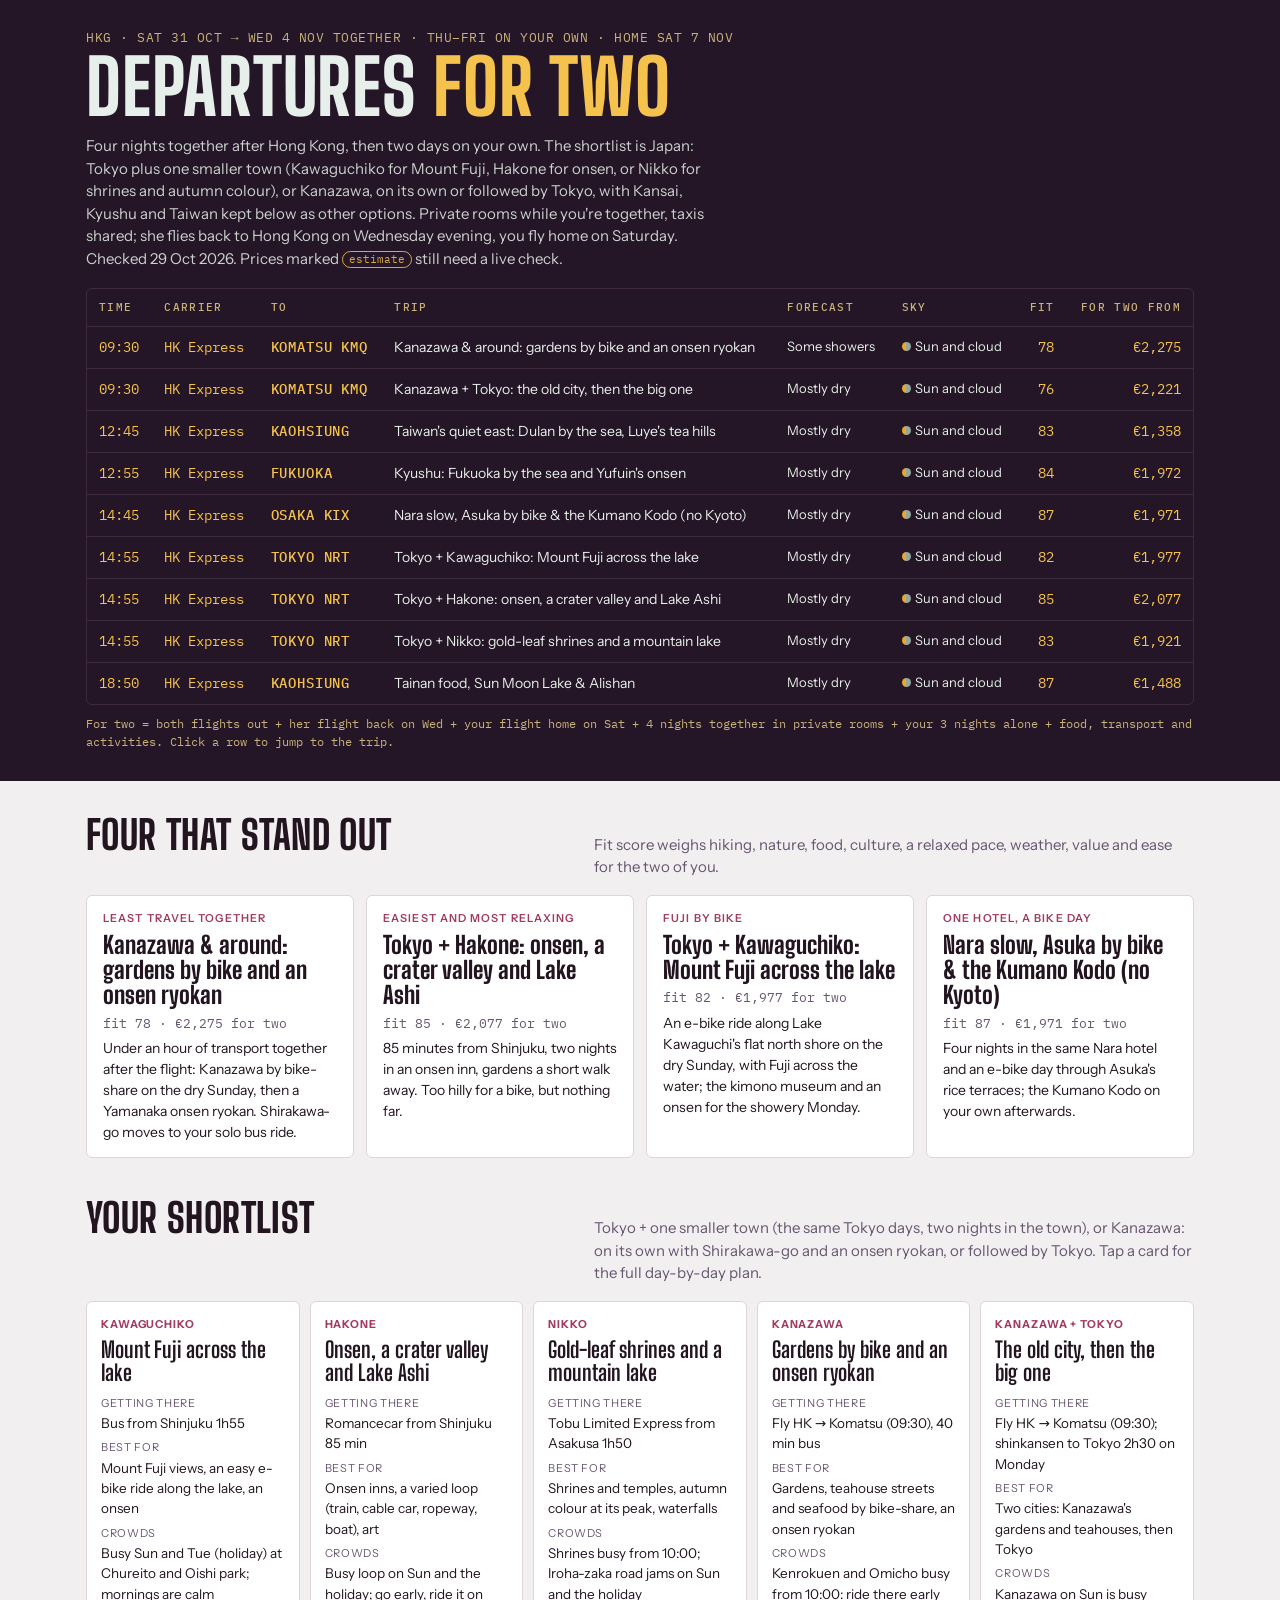
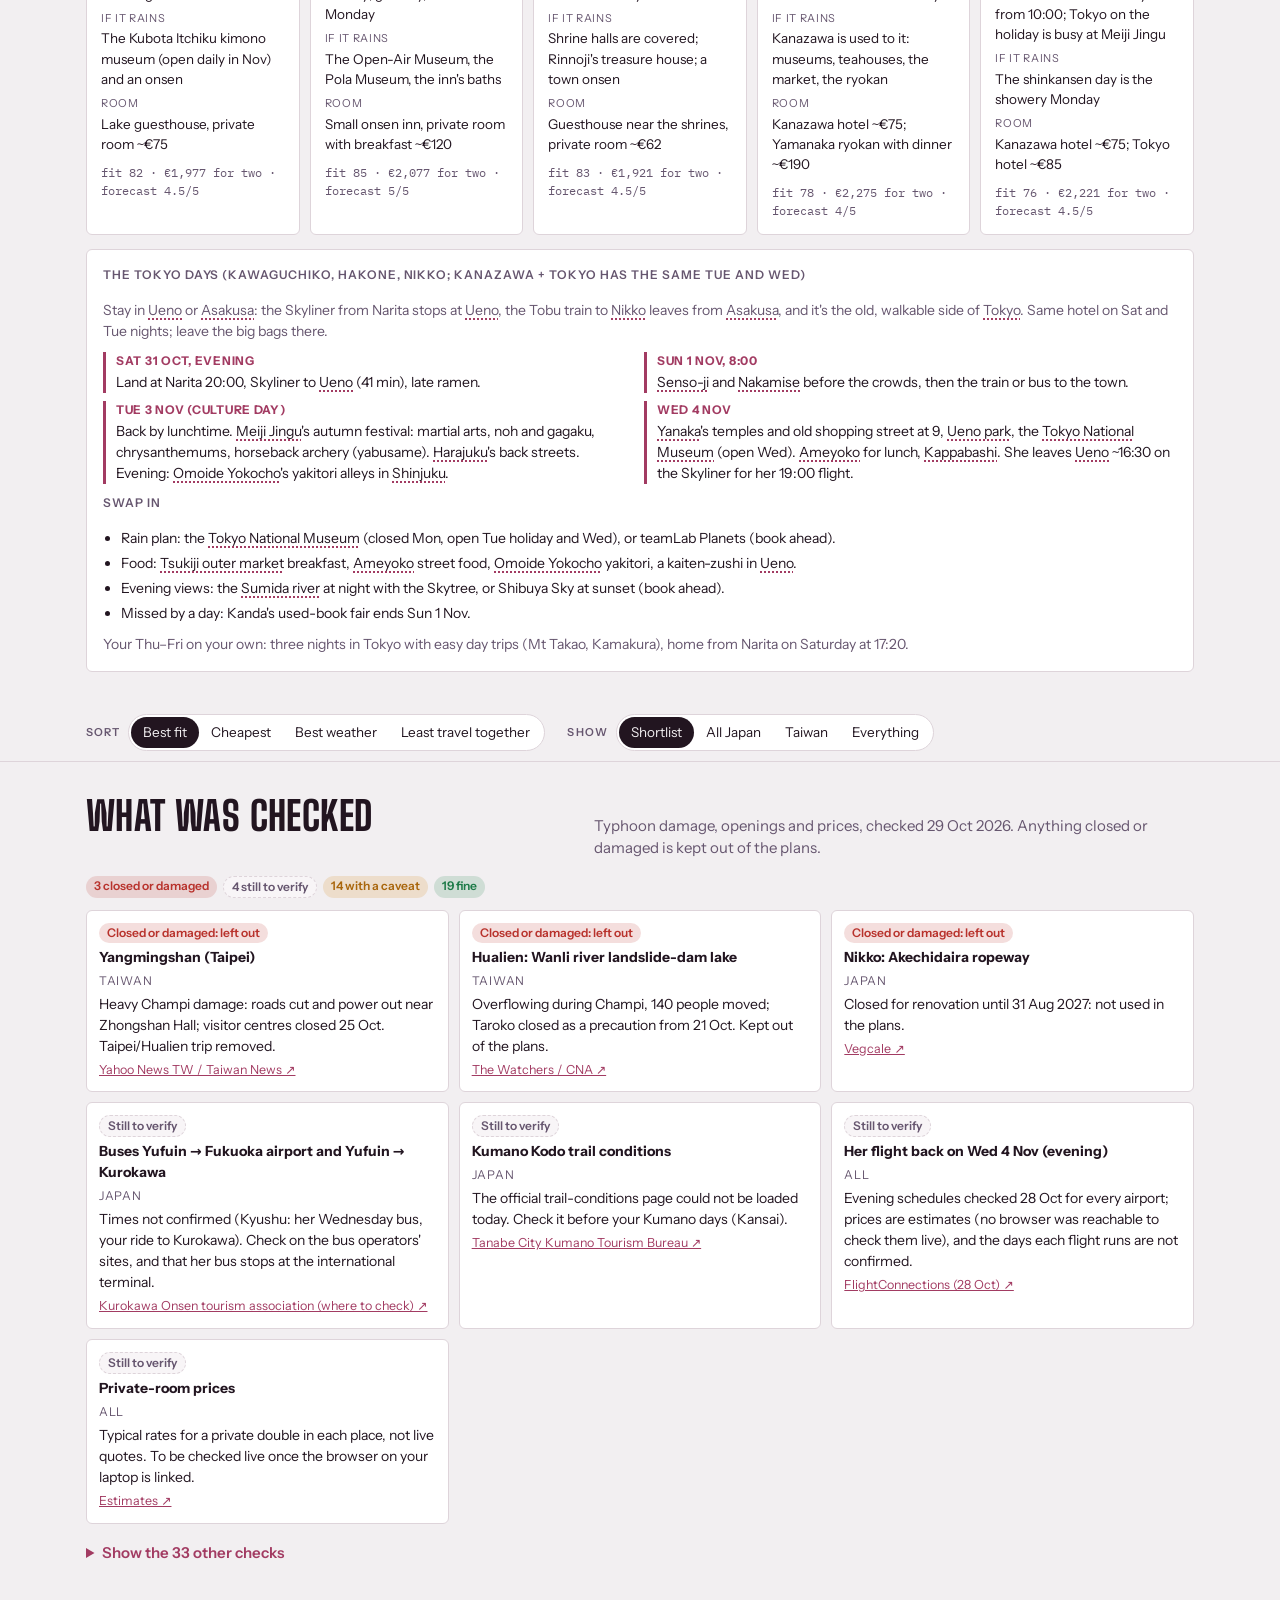
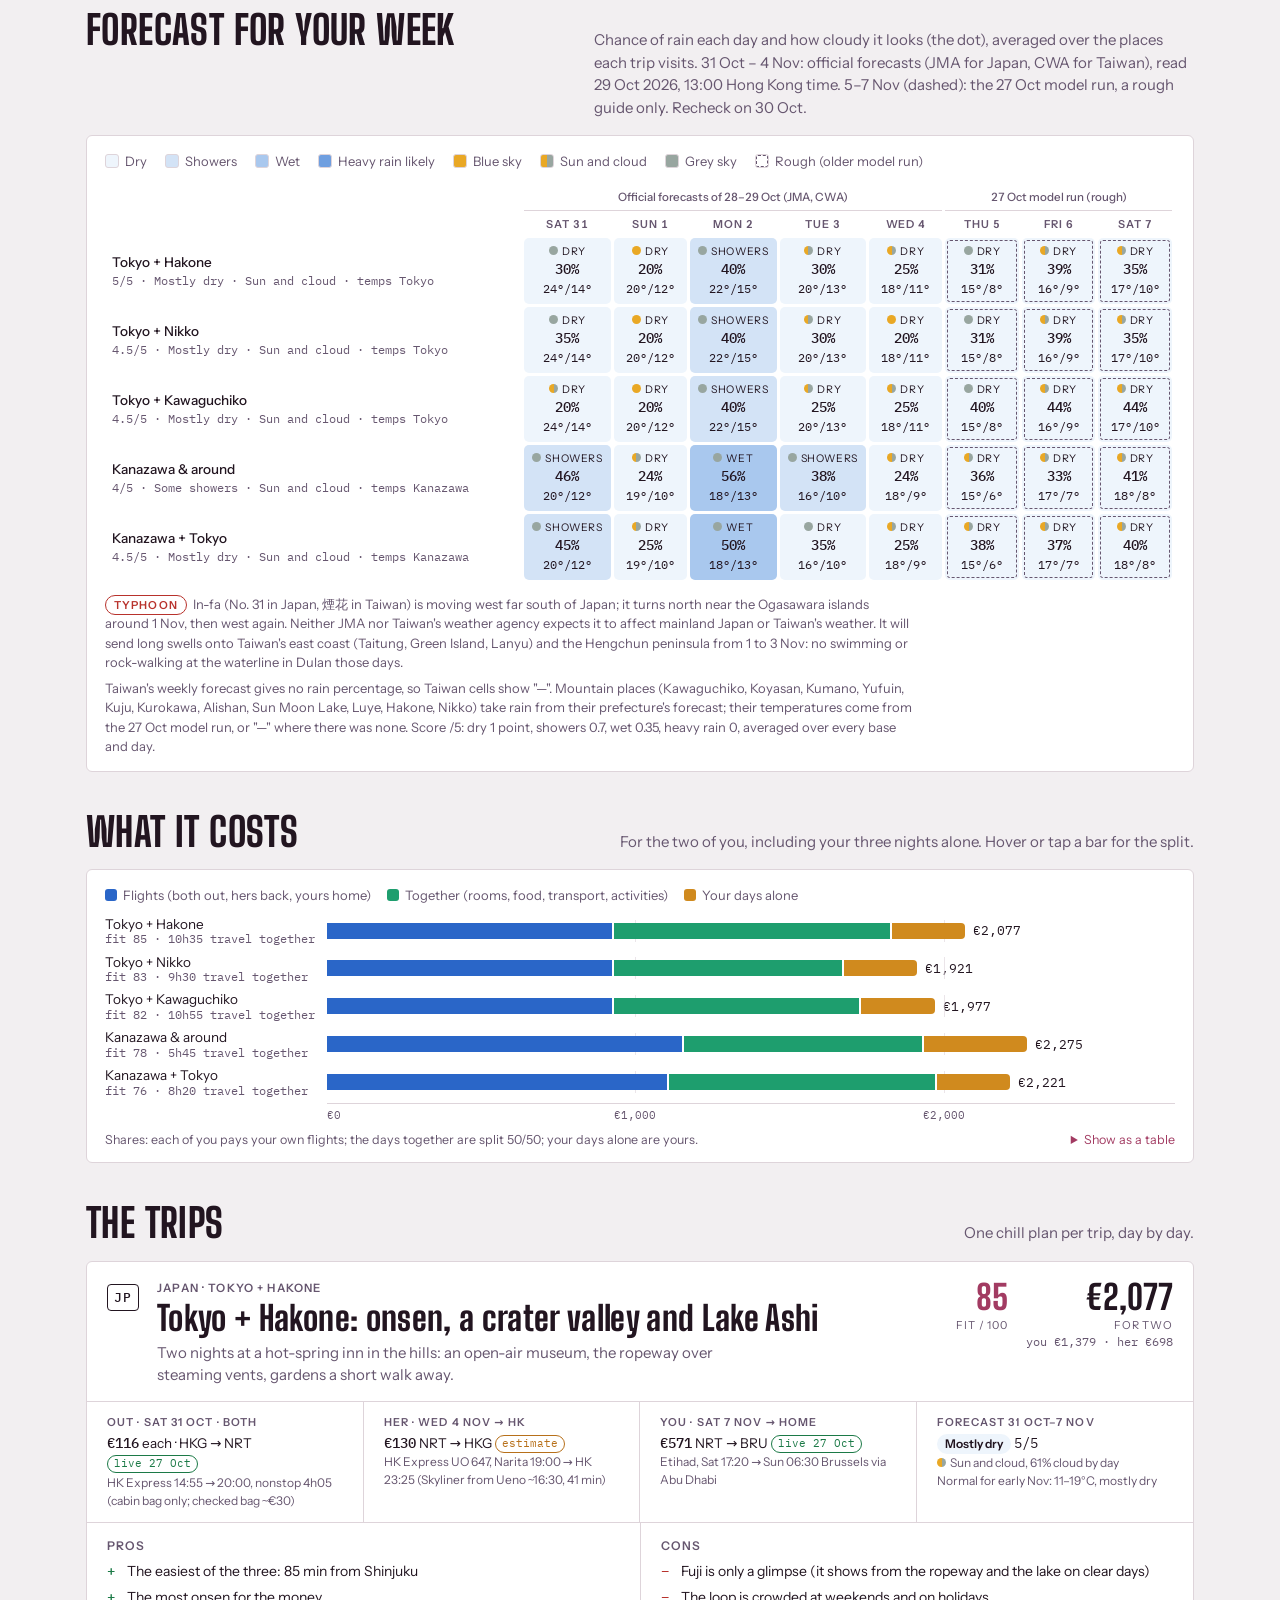
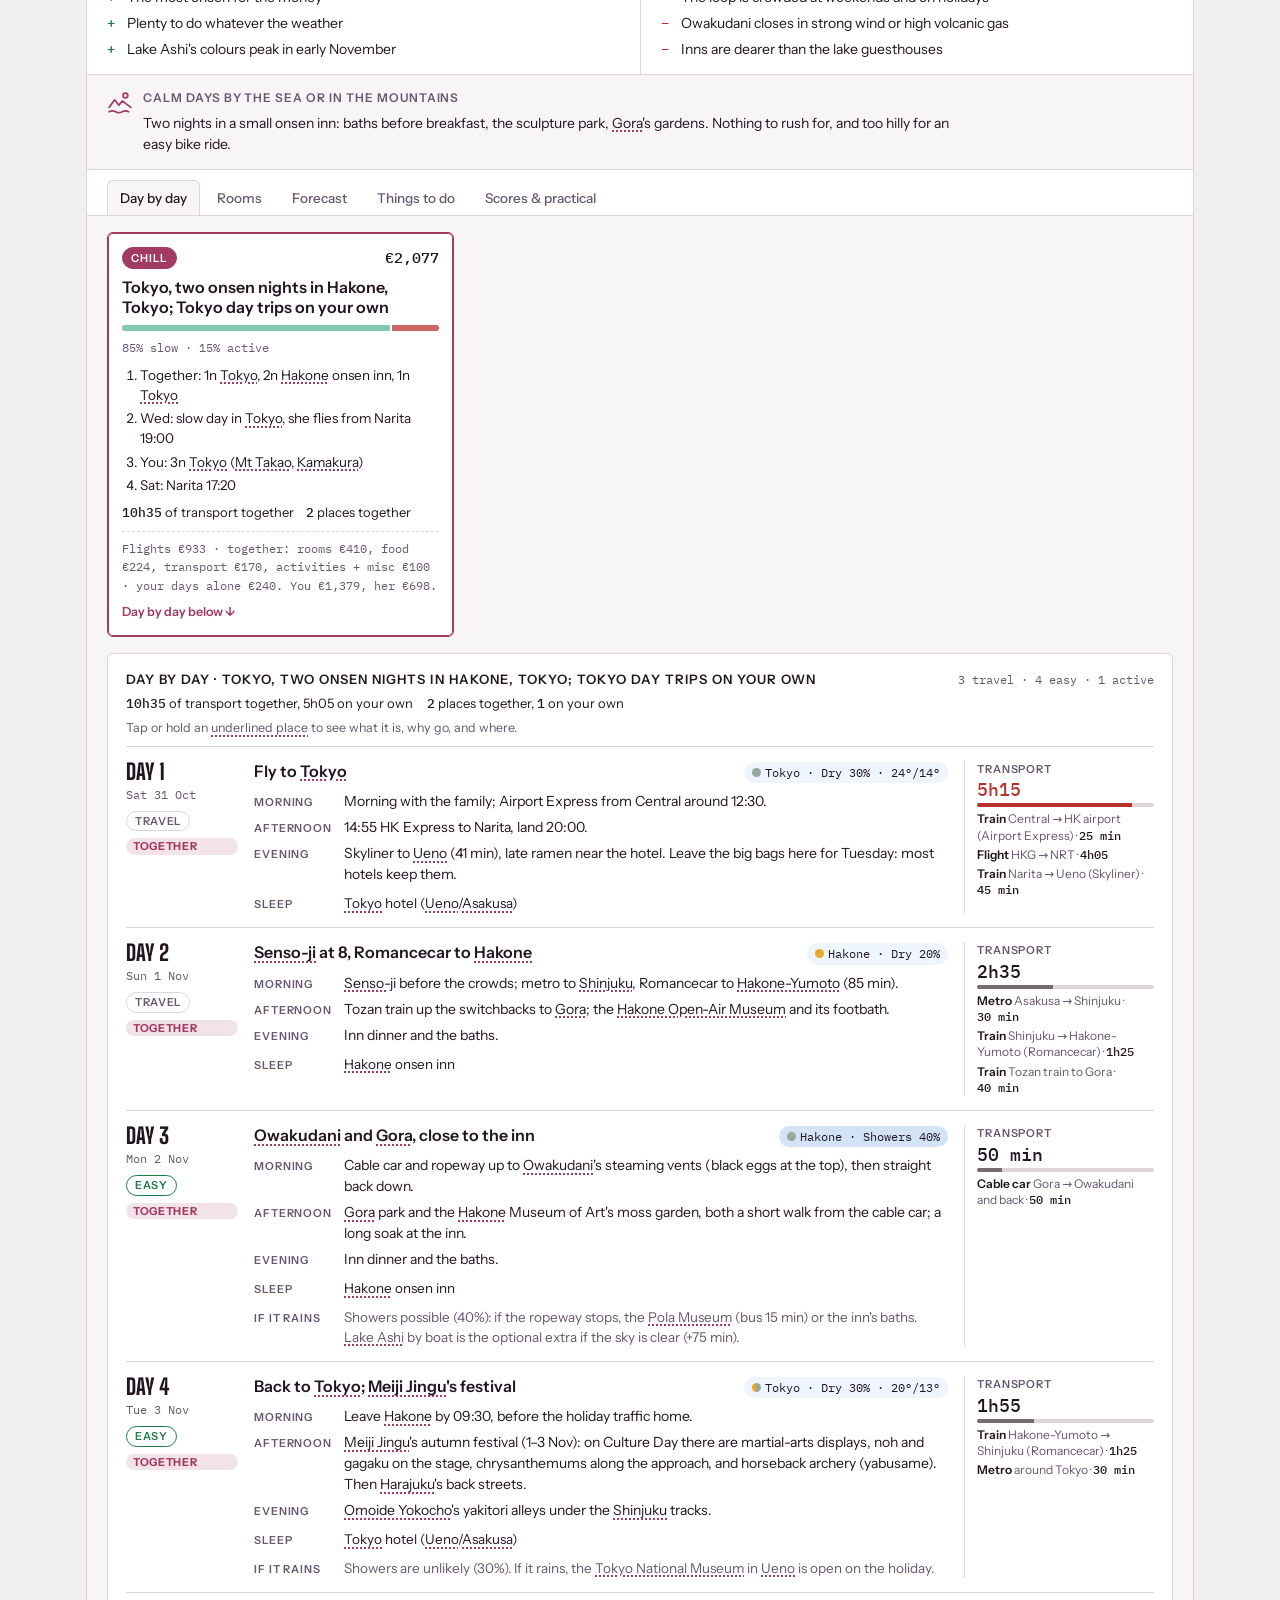
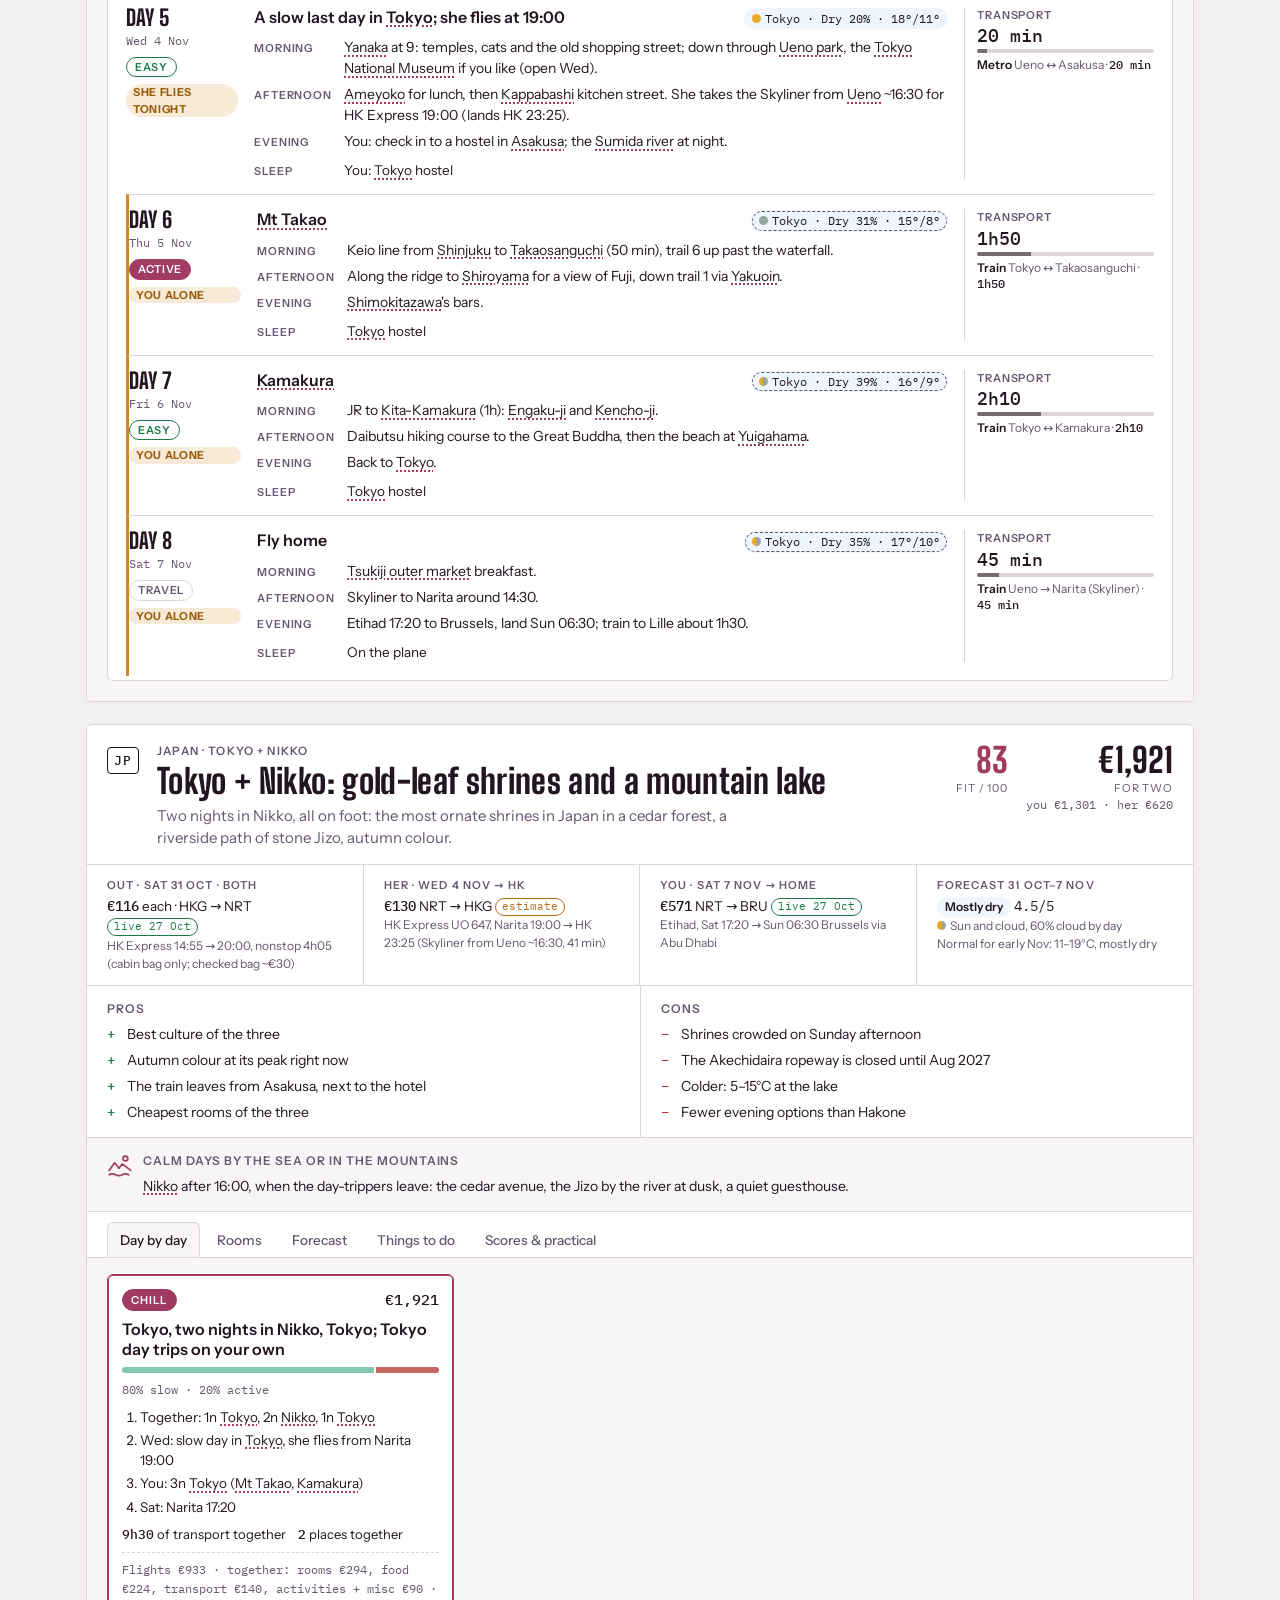
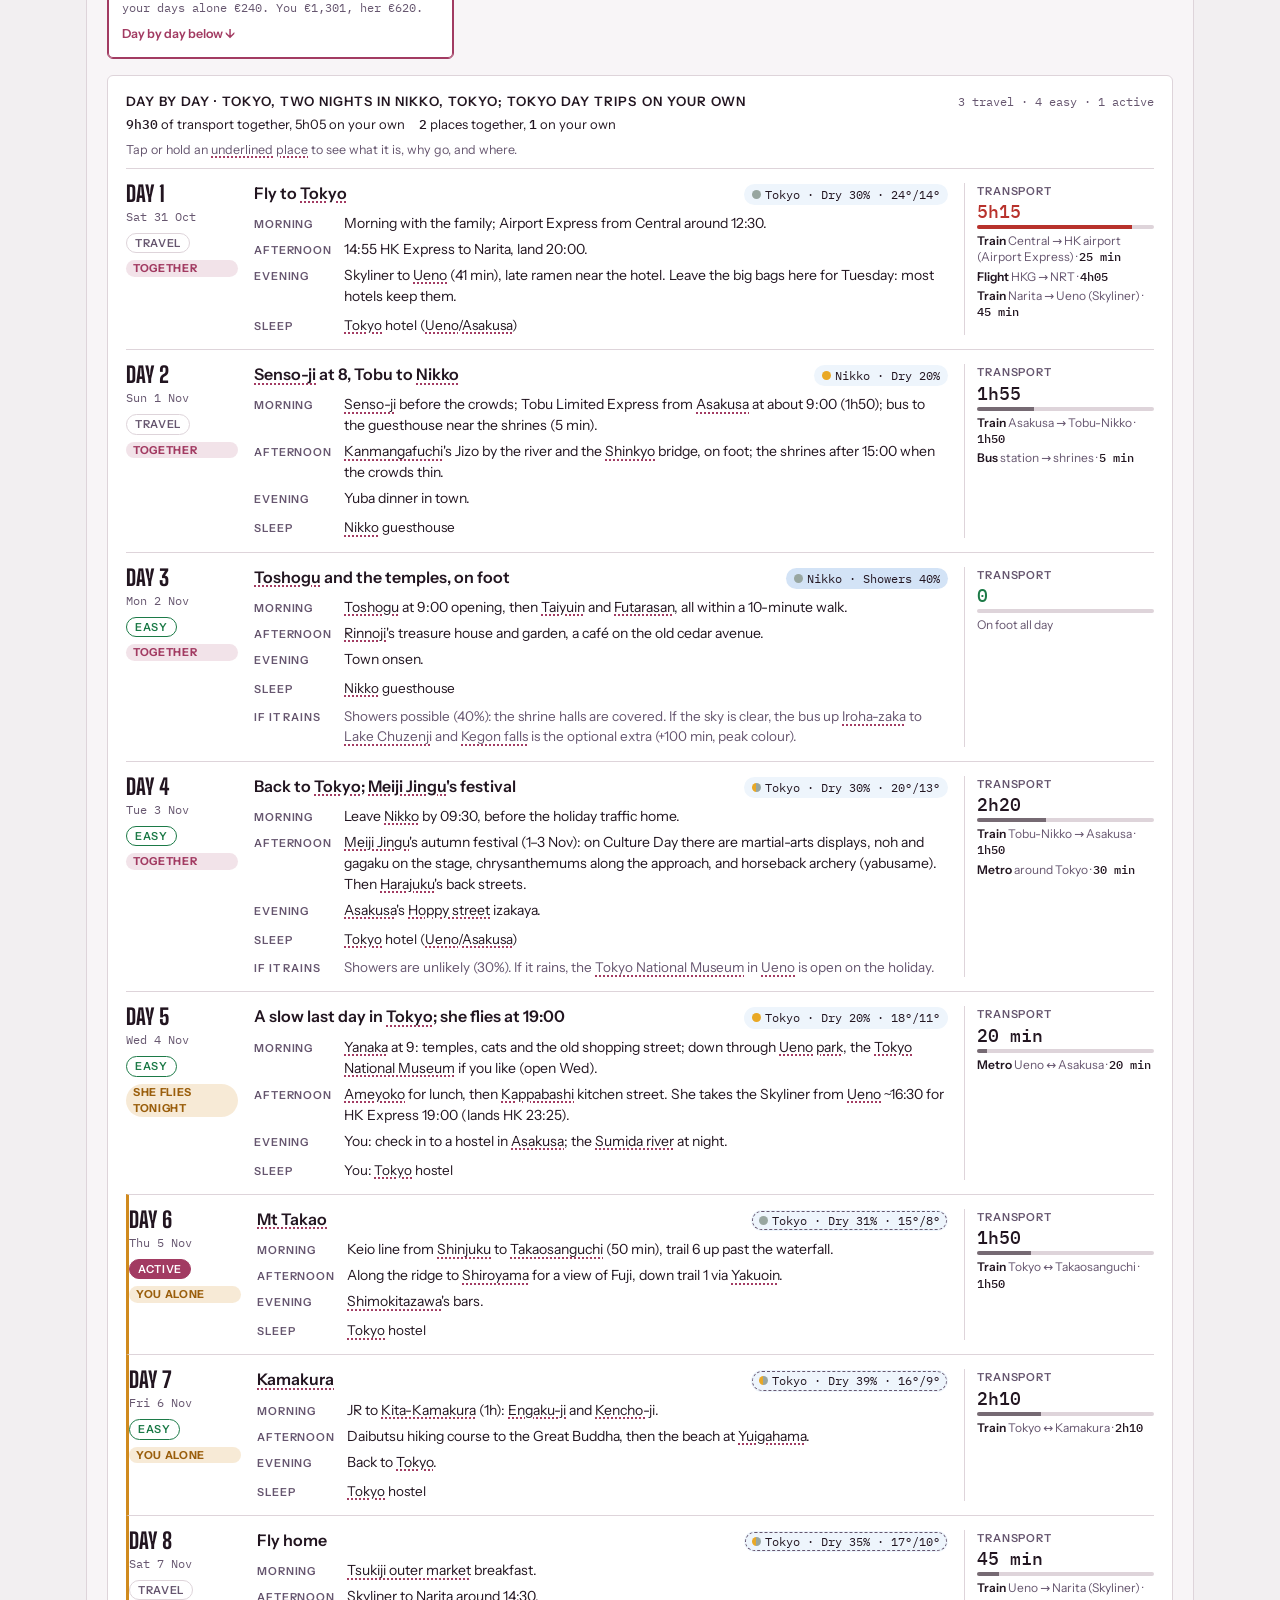
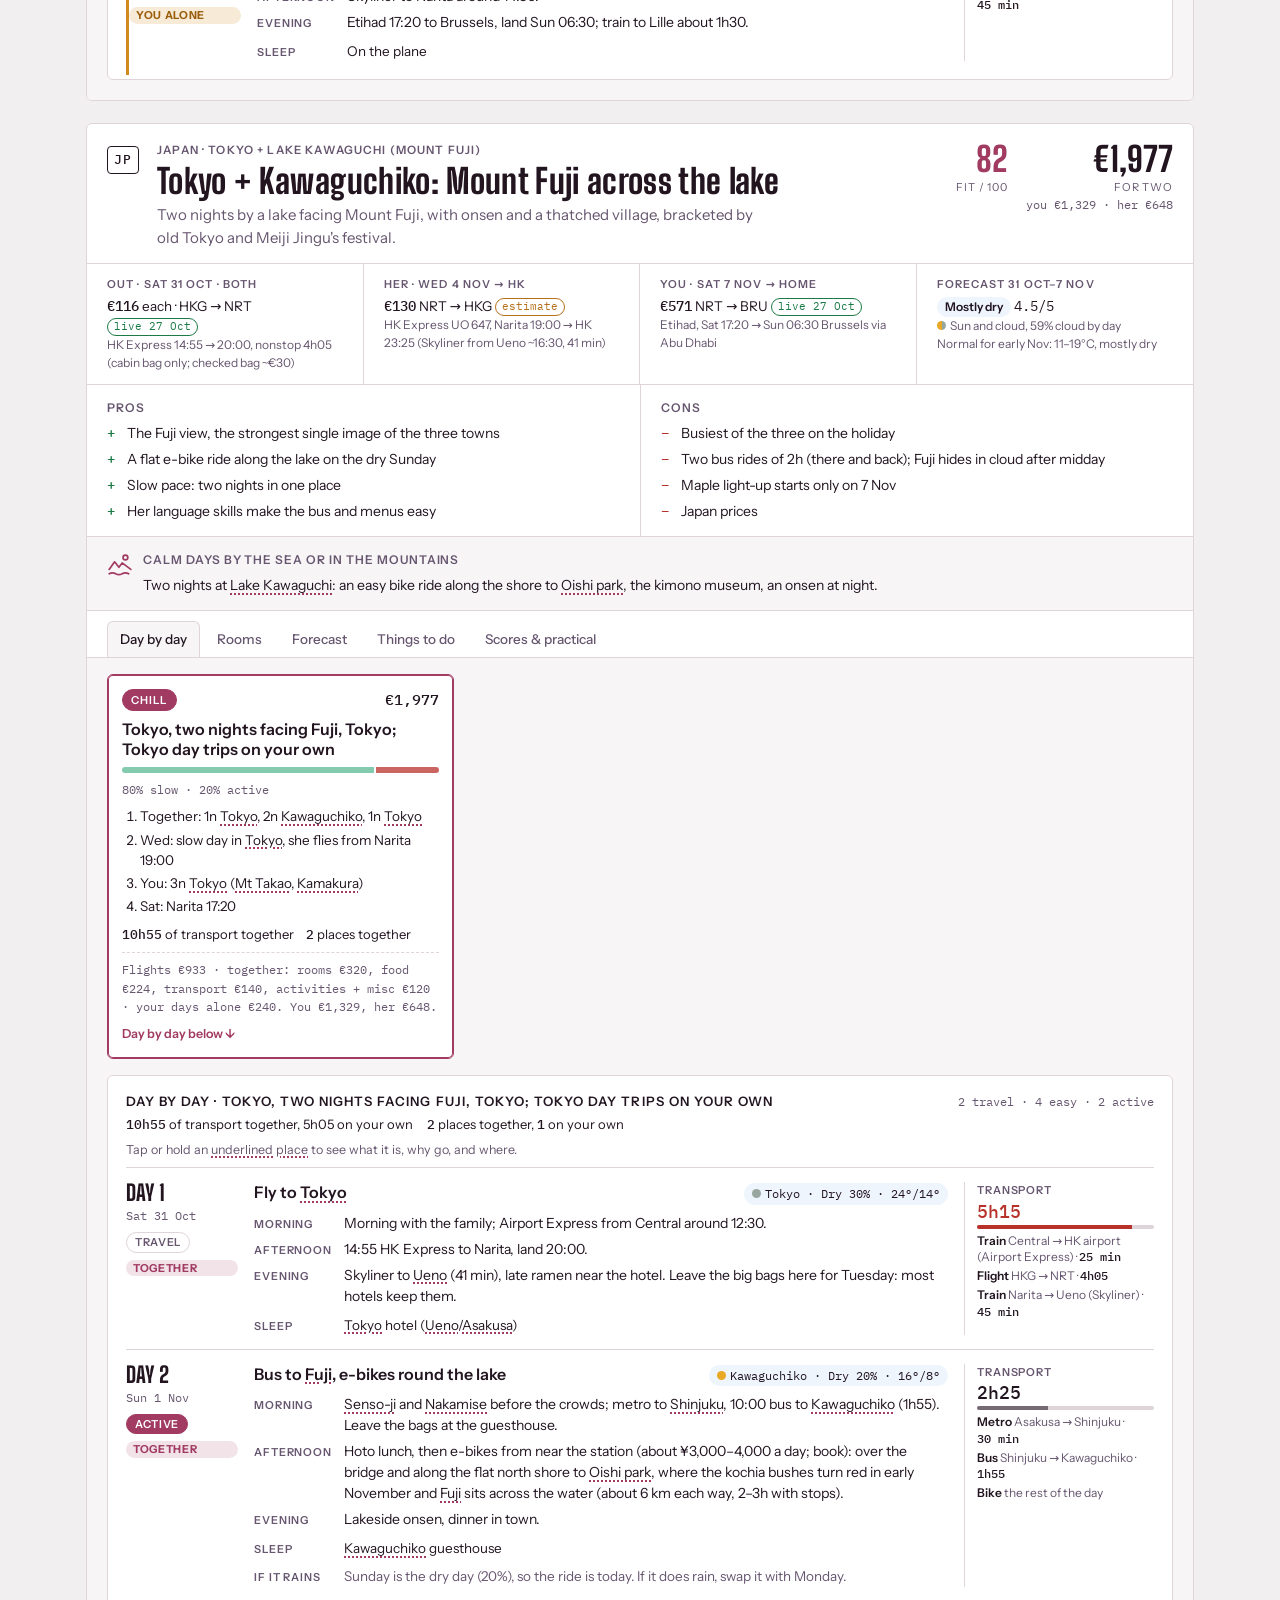
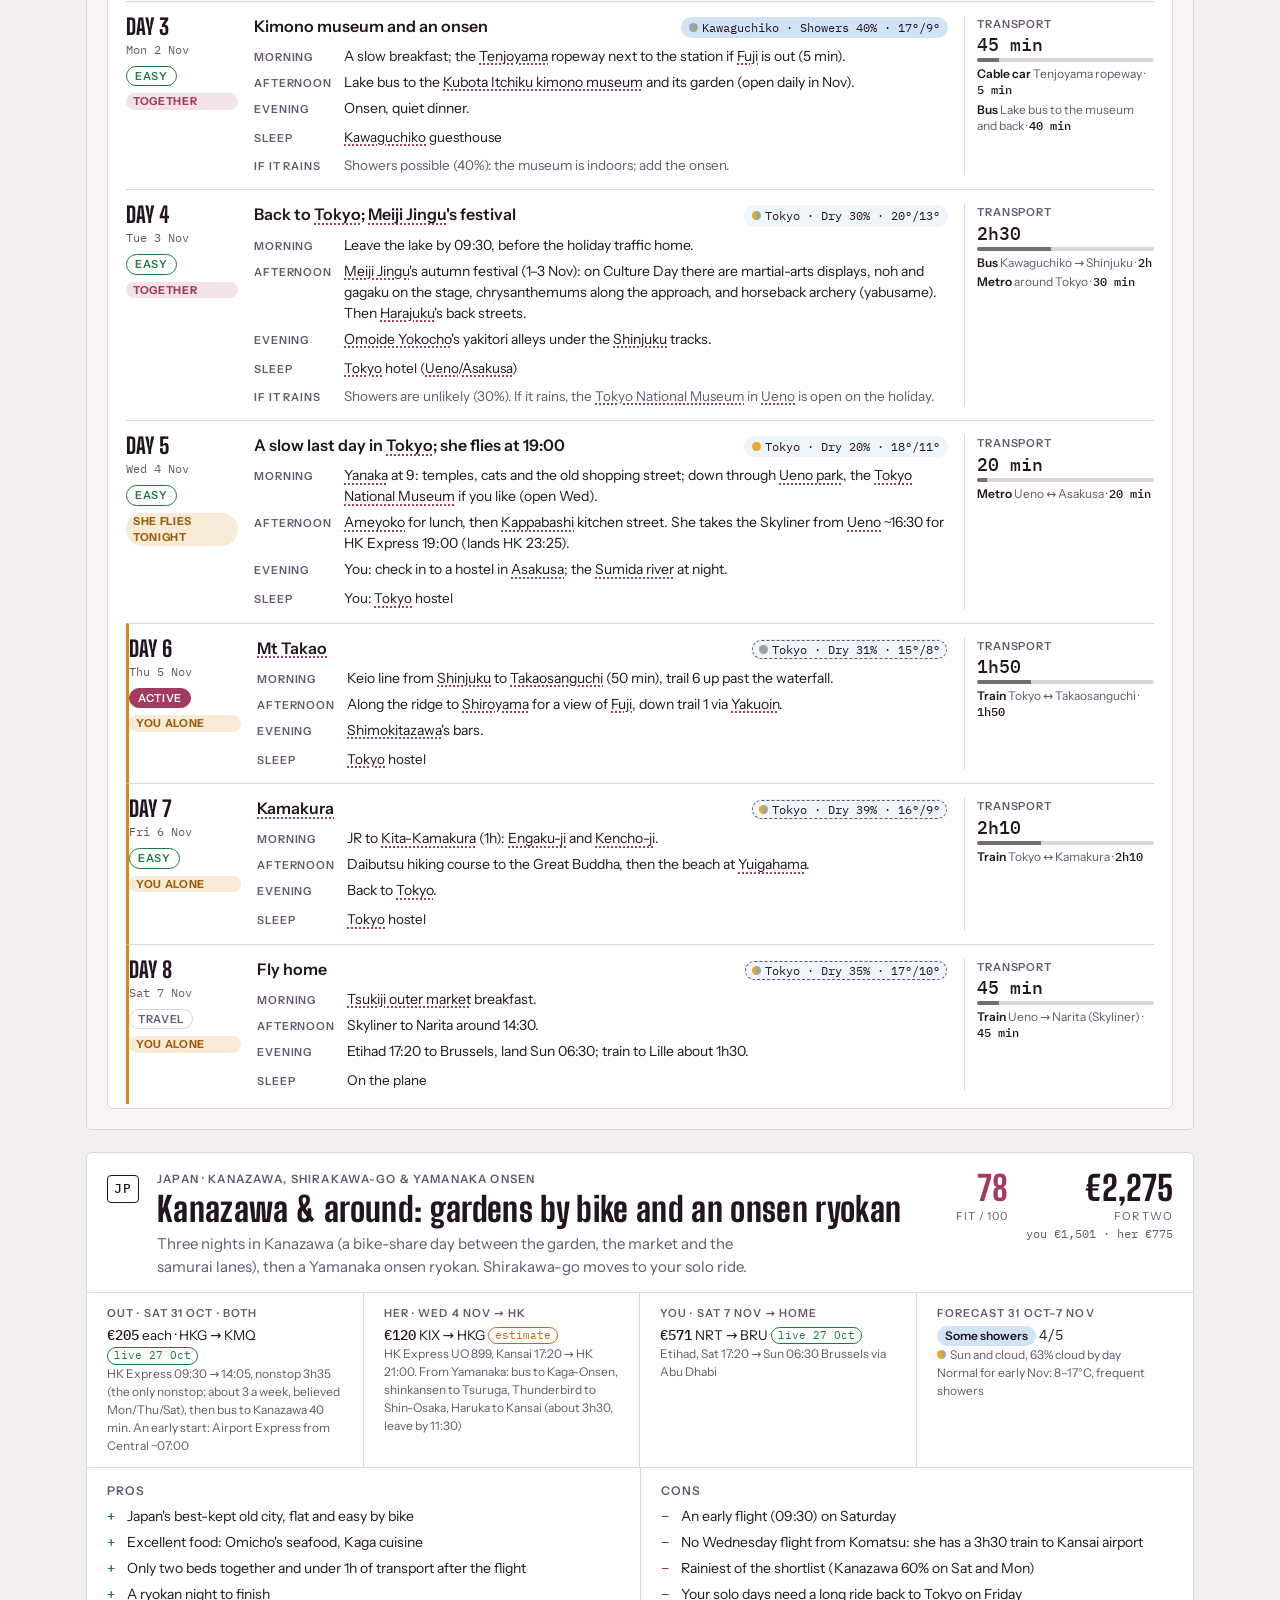
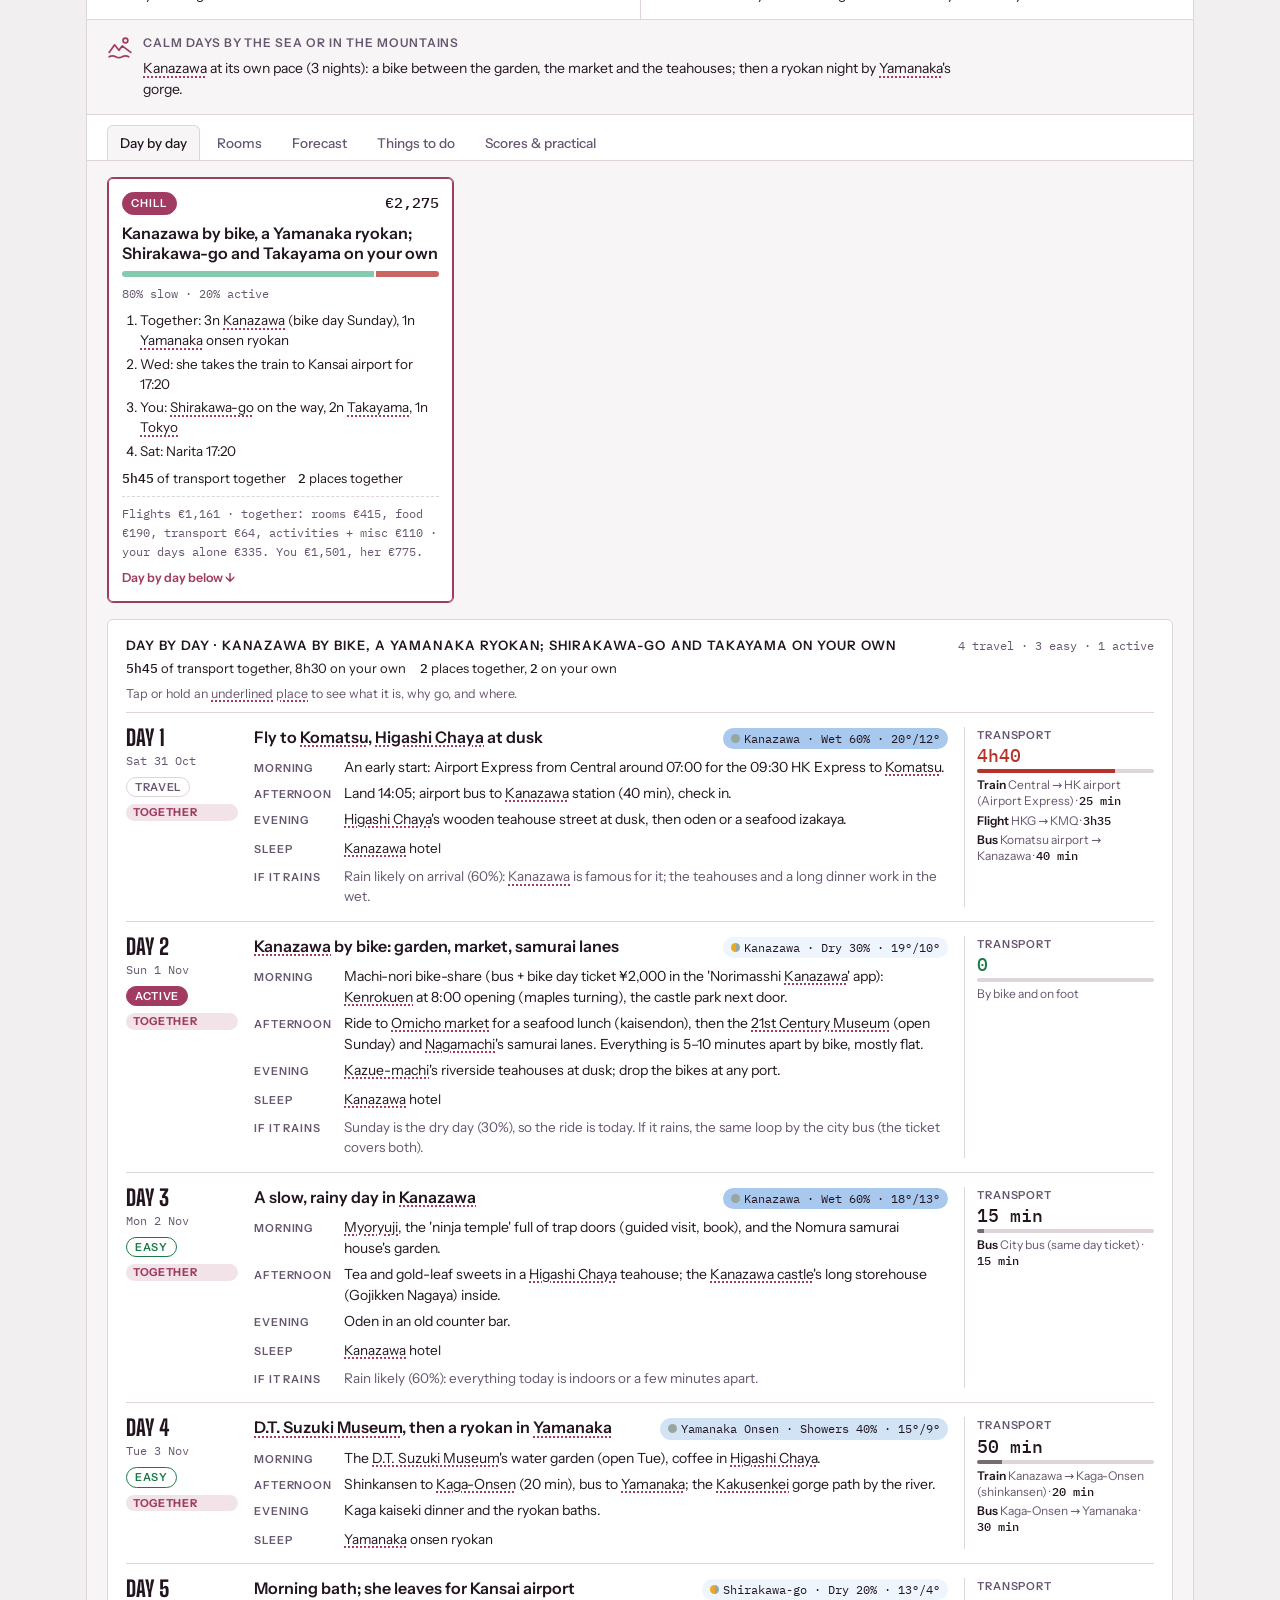
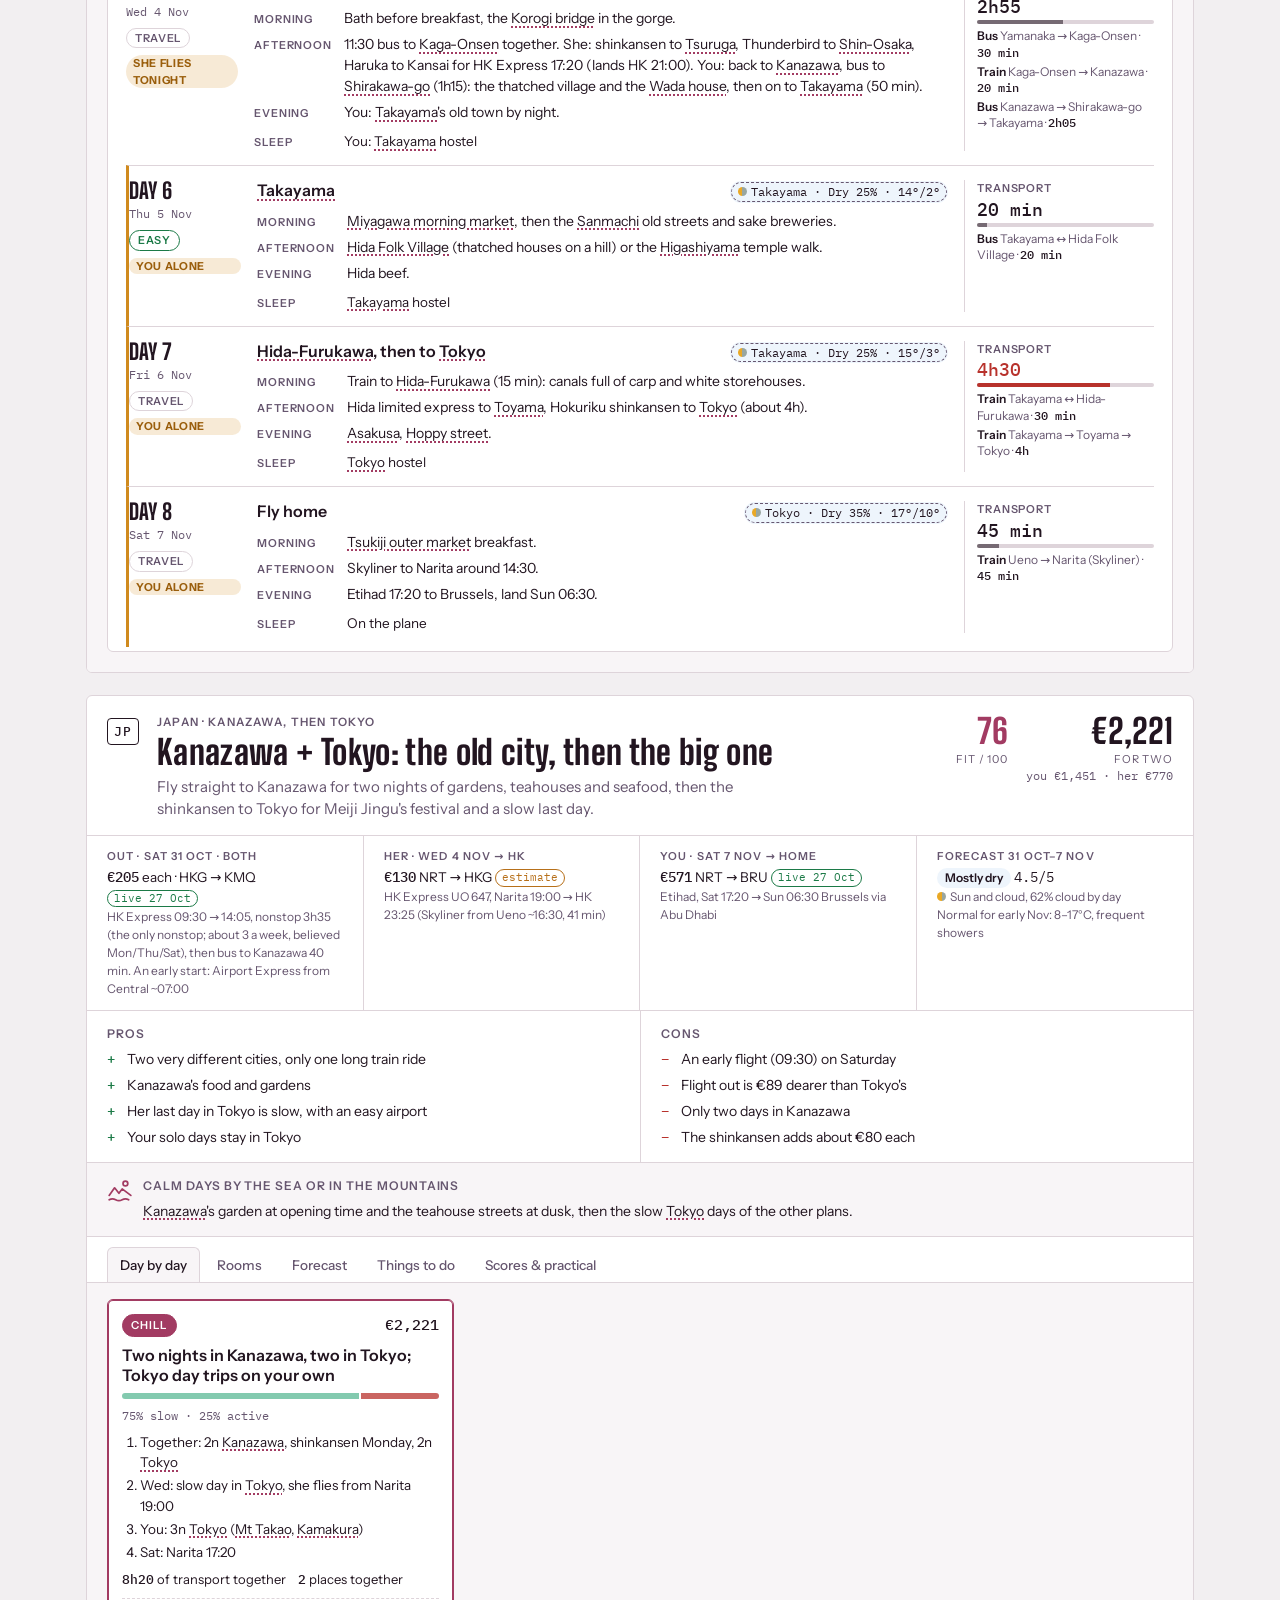
==== commit 30717361: "Duo: less travel together on the Japan trips, one easy bike day each Kanazawa: bike-share day, Shira" ====
--- a/duo/index.html
+++ b/duo/index.html
@@ -514,9 +514,9 @@
     <div class="boxed">
       <h4>Things to sort this week</h4>
       <ol style="margin:0;padding-left:18px;display:grid;gap:5px;font-size:14px">
-        <li>Pick the trip and plan together (this page, or the spreadsheet's My plan tab).</li>
-        <li>Recheck the forecast and Typhoon In-fa on Thu 29 or Fri 30 Oct.</li>
-        <li>Book the flights, then the scarce rooms first: Koyasan temple, Kumano and Kurokawa inns, Hakone ryokan, Alishan hotel, Fuji-view rooms.</li>
+        <li>Pick the trip together (this page, or the spreadsheet's My plan tab).</li>
+        <li>Recheck the forecast on Fri 30 Oct, and move the bike day to whichever day looks driest.</li>
+        <li>Book the flights, then the scarce rooms first: the Yamanaka or Hakone onsen inn, Fuji-view rooms, Kumano and Kurokawa inns (your solo nights). Book the e-bikes too.</li>
         <li>If you pick south Taiwan: Alishan Forest Railway seats sell out, book as soon as you choose.</li>
         <li>Ask for a double or twin when booking (Japanese business hotels often list a "semi-double"). Your three nights alone can be hostels.</li>
         <li>Entry: Visit Japan Web for you; Taiwan online arrival card.</li>
@@ -536,7 +536,7 @@
 
 <div class="tip" id="gtip" hidden></div>
 
-<script type="application/json" id="data">{"tokyo":{"stay":"Stay in Ueno or Asakusa: the Skyliner from Narita stops at Ueno, the Tobu train to Nikko leaves from Asakusa, and it's the old, walkable side of Tokyo. Same hotel on Sat and Tue nights; leave the big bags there.","days":[{"when":"Sat 31 Oct, evening","what":"Land at Narita 20:00, Skyliner to Ueno (41 min), late ramen."},{"when":"Sun 1 Nov, 8:00","what":"Senso-ji and Nakamise before the crowds, then the train or bus to the town."},{"when":"Tue 3 Nov (Culture Day)","what":"Back by lunchtime. Meiji Jingu's autumn festival: martial arts, noh and gagaku, chrysanthemums, horseback archery (yabusame). Harajuku's back streets. Evening: Omoide Yokocho's yakitori alleys in Shinjuku."},{"when":"Wed 4 Nov","what":"Yanaka's temples and old shopping street at 9, Ueno park, the Tokyo National Museum (open Wed). Ameyoko for lunch, Kappabashi. She leaves Ueno ~16:30 on the Skyliner for her 19:00 flight."}],"menu":["Rain plan: the Tokyo National Museum (closed Mon, open Tue holiday and Wed), or teamLab Planets (book ahead).","Food: Tsukiji outer market breakfast, Ameyoko street food, Omoide Yokocho yakitori, a kaiten-zushi in Ueno.","Evening views: the Sumida river at night with the Skytree, or Shibuya Sky at sunset (book ahead).","Missed by a day: Kanda's used-book fair ends Sun 1 Nov."],"solo":"Your Thu–Fri on your own: three nights in Tokyo with easy day trips (Mt Takao, Kamakura), home from Narita on Saturday at 17:20."},"dests":[{"id":"jp-fuji","country":"Japan","region":"Tokyo + Lake Kawaguchi (Mount Fuji)","cc":"JP","short":"Tokyo + Kawaguchiko","title":"Tokyo + Kawaguchiko: Mount Fuji across the lake","tagline":"Two nights by a lake facing Mount Fuji, with onsen and a thatched village, bracketed by old Tokyo and Meiji Jingu's festival.","food_day":28,"solo_food":25,"transport":"Highway bus Shinjuku ↔ Kawaguchiko (book on highwaybus.com), the lake loop buses (2-day pass ¥2,000), Suica in Tokyo.","crowds":"Sun 1 Nov and Tue 3 Nov (Culture Day) are busy at the lakes: Chureito is calm only at sunrise. The maple-corridor light-up only starts on 7 Nov.","food":["Hoto: thick miso noodles with pumpkin, the Fuji lakes dish","Tokyo: ramen, izakaya under the Ueno tracks, Omoide Yokocho's yakitori","Ameyoko street food","Tsukiji outer market (your Saturday)"],"hikes":["Tenjoyama: up on foot (40 min) or by ropeway, for Fuji over the lake","Lake Saiko's shore path by the thatched village","Chureito pagoda's 398 steps at sunrise","Mt Takao from Tokyo (your Thursday)"],"culture":["Senso-ji and old Asakusa at 8am","Saiko Iyashi no Sato thatched village","Kubota Itchiku kimono museum","Meiji Jingu's autumn festival (3 Nov)"],"adventure":[{"name":"Chureito pagoda at sunrise","price":"free","note":"Fuji behind the five-storey pagoda around 06:00; the classic photo"},{"name":"Kubota Itchiku Art Museum","price":"¥1,300","note":"Landscape kimonos in a forest garden; open daily in Nov"},{"name":"Meiji Jingu autumn festival","price":"free","note":"Tue 3 Nov: yabusame, martial arts, noh"}],"pros":["The Fuji view, the strongest single image of the three towns","Sun 1 Nov forecast dry: the Fuji day","Slow pace: two nights in one place","Her language skills make the bus and menus easy"],"cons":["Busiest of the three on the holiday","The lake bus is slow; Fuji hides in cloud after midday","Maple light-up starts only on 7 Nov","Japan prices"],"calm":"Two nights at Lake Kawaguchi: Fuji in the water at Oishi park in the morning, the thatched village at Saiko, an onsen at night.","group":"tokyo","town":"Kawaguchiko","town_card":{"time":"Bus from Shinjuku 1h55","best":"Mount Fuji views, a lakeside onsen, a thatched village","crowds":"Busy Sun and Tue (holiday) at Chureito and Oishi park; mornings are calm","rain":"The Kubota Itchiku kimono museum (open daily in Nov) and an onsen","room":"Lake guesthouse, private room ~€75"},"out":{"route":"HKG → NRT","price":116,"status":"gf27","dep":"14:55","carrier":"HK Express","code":"TOKYO NRT","detail":"HK Express 14:55 → 20:00, nonstop 4h05 (cabin bag only; checked bag ~€30)","alt":"Haneda is closer to the city but nothing cheap after 14:00 was found on 27 Oct"},"her":{"route":"NRT → HKG","price":130,"status":"est","time":"19:00 → 23:25","detail":"HK Express UO 647, Narita 19:00 → HK 23:25 (Skyliner from Ueno ~16:30, 41 min)","alt":"Cathay CX 549 Haneda 16:00 → 20:15 (closer airport, ~€250) · Cathay CX 505 Narita 18:10 → 22:30"},"his":{"route":"NRT → BRU","price":571,"status":"gf27","detail":"Etihad, Sat 17:20 → Sun 06:30 Brussels via Abu Dhabi"},"entry":"Visa-free 90 days for you (French passport); fill in Visit Japan Web","weather":{"hi":19,"lo":11,"rain":"mostly dry","note":"Tokyo mild. Takayama 2–16°C, Hirayu and Kamikochi near freezing at night; larches golden early Nov (Kamikochi closes 15 Nov). November is Fuji's clearest month.","score":4,"sky":"mostly blue (Fuji's clearest month)"},"scores":{"hike":3.5,"nature":5,"food":4.5,"culture":4,"chill":4.5,"weather":4.25,"value":2.5,"ease":4.5},"fit":82,"fc":{"score":4.5,"word":"Mostly dry","note":"Mostly dry for Tokyo, Kawaguchiko. 31 Oct – 4 Nov (official forecasts): no wet day; showers possible on Mon 2 Nov. Daytime cloud 59% on average. Checked 29 Oct 2026, 13:00 Hong Kong time; recheck on 30 Oct.","bases":["Tokyo","Kawaguchiko"],"days":[{"cls":"Dry","pts":1.0,"p1":20,"cc":58,"md":"10-31","label":"Sat 31 Oct","ahead":2,"hi":24,"lo":14,"scored":true,"bases":[{"name":"Tokyo","hi":24,"lo":14,"p1":30,"p10":null,"med":null,"cls":"Dry","cc":80,"src":"J"},{"name":"Kawaguchiko","hi":18,"lo":9,"p1":10,"p10":null,"med":null,"cls":"Dry","cc":35,"src":"J"}]},{"cls":"Dry","pts":1.0,"p1":20,"cc":35,"md":"11-01","label":"Sun 1 Nov","ahead":3,"hi":20,"lo":12,"scored":true,"bases":[{"name":"Tokyo","hi":20,"lo":12,"p1":20,"p10":null,"med":null,"cls":"Dry","cc":35,"src":"J"},{"name":"Kawaguchiko","hi":16,"lo":8,"p1":20,"p10":null,"med":null,"cls":"Dry","cc":35,"src":"J"}]},{"cls":"Showers","pts":0.7,"p1":40,"cc":80,"md":"11-02","label":"Mon 2 Nov","ahead":4,"hi":22,"lo":15,"scored":true,"bases":[{"name":"Tokyo","hi":22,"lo":15,"p1":40,"p10":null,"med":null,"cls":"Showers","cc":80,"src":"J"},{"name":"Kawaguchiko","hi":17,"lo":9,"p1":40,"p10":null,"med":null,"cls":"Showers","cc":80,"src":"J"}]},{"cls":"Dry","pts":1.0,"p1":25,"cc":48,"md":"11-03","label":"Tue 3 Nov","ahead":5,"hi":20,"lo":13,"scored":true,"bases":[{"name":"Tokyo","hi":20,"lo":13,"p1":30,"p10":null,"med":null,"cls":"Dry","cc":60,"src":"J"},{"name":"Kawaguchiko","hi":15,"lo":8,"p1":20,"p10":null,"med":null,"cls":"Dry","cc":35,"src":"J"}]},{"cls":"Dry","pts":0.85,"p1":25,"cc":60,"md":"11-04","label":"Wed 4 Nov","ahead":6,"hi":18,"lo":11,"scored":true,"bases":[{"name":"Tokyo","hi":18,"lo":11,"p1":20,"p10":null,"med":null,"cls":"Dry","cc":35,"src":"J"},{"name":"Kawaguchiko","hi":14,"lo":6,"p1":30,"p10":null,"med":null,"cls":"Showers","cc":85,"src":"J"}]},{"cls":"Dry","pts":0.85,"p1":40,"cc":78,"md":"11-05","label":"Thu 5 Nov","ahead":7,"hi":15,"lo":8,"scored":false,"bases":[{"name":"Tokyo","hi":15,"lo":8,"p1":31,"p10":6,"med":0.0,"cls":"Dry","cc":71,"src":"E"},{"name":"Kawaguchiko","hi":12,"lo":5,"p1":50,"p10":null,"med":null,"cls":"Showers","cc":85,"src":"J"}]},{"cls":"Dry","pts":1.0,"p1":44,"cc":62,"md":"11-06","label":"Fri 6 Nov","ahead":8,"hi":16,"lo":9,"scored":false,"bases":[{"name":"Tokyo","hi":16,"lo":9,"p1":39,"p10":12,"med":0.6,"cls":"Dry","cc":60,"src":"E"},{"name":"Kawaguchiko","hi":14,"lo":6,"p1":49,"p10":18,"med":0.8,"cls":"Dry","cc":64,"src":"E"}]},{"cls":"Dry","pts":0.85,"p1":44,"cc":54,"md":"11-07","label":"Sat 7 Nov","ahead":9,"hi":17,"lo":10,"scored":false,"bases":[{"name":"Tokyo","hi":17,"lo":10,"p1":35,"p10":12,"med":0.0,"cls":"Dry","cc":55,"src":"E"},{"name":"Kawaguchiko","hi":15,"lo":7,"p1":53,"p10":18,"med":1.0,"cls":"Showers","cc":54,"src":"E"}]}],"per_base":{"Tokyo":[{"md":"10-31","label":"Sat 31 Oct","p10":null,"med":null,"cls":"Dry","cc":80,"p1":30,"hi":24,"lo":14,"src":"J"},{"md":"11-01","label":"Sun 1 Nov","p10":null,"med":null,"cls":"Dry","cc":35,"p1":20,"hi":20,"lo":12,"src":"J"},{"md":"11-02","label":"Mon 2 Nov","p10":null,"med":null,"cls":"Showers","cc":80,"p1":40,"hi":22,"lo":15,"src":"J"},{"md":"11-03","label":"Tue 3 Nov","p10":null,"med":null,"cls":"Dry","cc":60,"p1":30,"hi":20,"lo":13,"src":"J"},{"md":"11-04","label":"Wed 4 Nov","p10":null,"med":null,"cls":"Dry","cc":35,"p1":20,"hi":18,"lo":11,"src":"J"},{"md":"11-05","label":"Thu 5 Nov","p10":6,"med":0.0,"cls":"Dry","cc":71,"p1":31,"hi":15,"lo":8,"src":"E"},{"md":"11-06","label":"Fri 6 Nov","p10":12,"med":0.6,"cls":"Dry","cc":60,"p1":39,"hi":16,"lo":9,"src":"E"},{"md":"11-07","label":"Sat 7 Nov","p10":12,"med":0.0,"cls":"Dry","cc":55,"p1":35,"hi":17,"lo":10,"src":"E"}],"Kawaguchiko":[{"md":"10-31","label":"Sat 31 Oct","p10":null,"med":null,"cls":"Dry","cc":35,"p1":10,"hi":18,"lo":9,"src":"J"},{"md":"11-01","label":"Sun 1 Nov","p10":null,"med":null,"cls":"Dry","cc":35,"p1":20,"hi":16,"lo":8,"src":"J"},{"md":"11-02","label":"Mon 2 Nov","p10":null,"med":null,"cls":"Showers","cc":80,"p1":40,"hi":17,"lo":9,"src":"J"},{"md":"11-03","label":"Tue 3 Nov","p10":null,"med":null,"cls":"Dry","cc":35,"p1":20,"hi":15,"lo":8,"src":"J"},{"md":"11-04","label":"Wed 4 Nov","p10":null,"med":null,"cls":"Showers","cc":85,"p1":30,"hi":14,"lo":6,"src":"J"},{"md":"11-05","label":"Thu 5 Nov","p10":null,"med":null,"cls":"Showers","cc":85,"p1":50,"hi":12,"lo":5,"src":"J"},{"md":"11-06","label":"Fri 6 Nov","p10":18,"med":0.8,"cls":"Dry","cc":64,"p1":49,"hi":14,"lo":6,"src":"E"},{"md":"11-07","label":"Sat 7 Nov","p10":18,"med":1.0,"cls":"Showers","cc":54,"p1":53,"hi":15,"lo":7,"src":"E"}]},"cc":59},"options":[{"style":"Chill","name":"Tokyo, two nights facing Fuji, Tokyo; Tokyo day trips on your own","chill":80,"route":["Together: 1n Tokyo, 2n Kawaguchiko, 1n Tokyo","Wed: slow day in Tokyo, she flies from Narita 19:00","You: 3n Tokyo (Mt Takao, Kamakura)","Sat: Narita 17:20"],"days":[{"t":"Fly to Tokyo","e":"Travel","who":"both","am":"Morning with the family; Airport Express from Central around 12:30.","pm":"14:55 HK Express to Narita, land 20:00.","eve":"Skyliner to Ueno (41 min), late ramen near the hotel. Leave the big bags here for Tuesday: most hotels keep them.","sleep":"Tokyo hotel (Ueno/Asakusa)","wx":"Tokyo","tr":[["train","Central → HK airport (Airport Express)",25],["plane","HKG → NRT",245],["train","Narita → Ueno (Skyliner)",45]],"b":null},{"t":"Senso-ji at 8, bus to Fuji","e":"Travel","who":"both","am":"Senso-ji and Nakamise before the crowds; metro to Shinjuku, 10:00 bus to Kawaguchiko (1h55).","pm":"Hoto lunch, then Oishi park's lakeshore and the Tenjoyama ropeway for Fuji over the lake while the sky is clear.","eve":"Lakeside onsen, dinner in town.","sleep":"Kawaguchiko guesthouse","wx":"Kawaguchiko","tr":[["metro","Asakusa → Shinjuku",30],["bus","Shinjuku → Kawaguchiko",115],["cable","Tenjoyama ropeway",5]],"b":null},{"t":"Thatched village and kimono","e":"Easy","who":"both","am":"Lake bus to Saiko Iyashi no Sato, the thatched village (open daily).","pm":"The Kubota Itchiku kimono museum and its garden.","eve":"Quiet dinner; early night for the sunrise.","sleep":"Kawaguchiko guesthouse","wx":"Kawaguchiko","tr":[["bus","Lake loop bus",60]],"b":"Showers possible (40%): both are partly indoor; add an onsen."},{"t":"Back to Tokyo; Meiji Jingu's festival","e":"Easy","who":"both","am":"Leave the lake by 09:30, before the holiday traffic home.","pm":"Meiji Jingu's autumn festival (1–3 Nov): on Culture Day there are martial-arts displays, noh and gagaku on the stage, chrysanthemums along the approach, and horseback archery (yabusame). Then Harajuku's back streets.","eve":"Omoide Yokocho's yakitori alleys under the Shinjuku tracks.","sleep":"Tokyo hotel (Ueno/Asakusa)","wx":"Tokyo","tr":[["train","Kawaguchiko ↔ Shimoyoshida (Chureito at sunrise, optional)",20],["bus","Kawaguchiko → Shinjuku",120],["metro","around Tokyo",30]],"b":"Showers are unlikely (30%). If it rains, the Tokyo National Museum in Ueno is open on the holiday."},{"t":"A slow last day in Tokyo; she flies at 19:00","e":"Easy","who":"split","am":"Yanaka at 9: temples, cats and the old shopping street; down through Ueno park, the Tokyo National Museum if you like (open Wed).","pm":"Ameyoko for lunch, then Kappabashi kitchen street. She takes the Skyliner from Ueno ~16:30 for HK Express 19:00 (lands HK 23:25).","eve":"You: check in to a hostel in Asakusa; the Sumida river at night.","sleep":"You: Tokyo hostel","wx":"Tokyo","tr":[["metro","Ueno ↔ Asakusa",20]],"b":null},{"t":"Mt Takao","e":"Active","who":"you","am":"Keio line from Shinjuku to Takaosanguchi (50 min), trail 6 up past the waterfall.","pm":"Along the ridge to Shiroyama for a view of Fuji, down trail 1 via Yakuoin.","eve":"Shimokitazawa's bars.","sleep":"Tokyo hostel","wx":"Tokyo","tr":[["train","Tokyo ↔ Takaosanguchi",110]],"b":null},{"t":"Kamakura","e":"Easy","who":"you","am":"JR to Kita-Kamakura (1h): Engaku-ji and Kencho-ji.","pm":"Daibutsu hiking course to the Great Buddha, then the beach at Yuigahama.","eve":"Back to Tokyo.","sleep":"Tokyo hostel","wx":"Tokyo","tr":[["train","Tokyo ↔ Kamakura",130]],"b":null},{"t":"Fly home","e":"Travel","who":"you","am":"Tsukiji outer market breakfast.","pm":"Skyliner to Narita around 14:30.","eve":"Etihad 17:20 to Brussels, land Sun 06:30; train to Lille about 1h30.","sleep":"On the plane","wx":"Tokyo","tr":[["train","Ueno → Narita (Skyliner)",45]],"b":null}],"nights":[{"place":"Tokyo (Ueno/Asakusa) hotel double","room":85,"meals":false,"solo":false},{"place":"Kawaguchiko guesthouse, private room","room":75,"meals":false,"solo":false},{"place":"Kawaguchiko","room":75,"meals":false,"solo":false},{"place":"Tokyo (Ueno/Asakusa) hotel double","room":85,"meals":false,"solo":false},{"place":"Tokyo hostel or capsule (Asakusa)","room":35,"meals":false,"solo":true},{"place":"Tokyo hostel or capsule (Asakusa)","room":35,"meals":false,"solo":true},{"place":"Tokyo hostel or capsule (Asakusa)","room":35,"meals":false,"solo":true}],"transport_pp":75,"shared":0,"activities_pp":25,"solo_transport":45,"solo_activities":15,"her_extra":0,"travel":1000,"together_travel":715,"beds":2,"solo_beds":1,"moves":2,"cost":{"out":232,"her":130,"her_train":0,"his":571,"rooms":320,"food":224.0,"transport":150,"activities":50,"misc":40,"solo_rooms":105,"solo_food":75.0,"solo_transport":45,"solo_activities":15,"solo":240.0,"flights":933,"together":784.0,"ground":1024.0,"total":1957,"his_share":1319,"her_share":638}}]},{"id":"jp-hakone","country":"Japan","region":"Tokyo + Hakone","cc":"JP","short":"Tokyo + Hakone","title":"Tokyo + Hakone: onsen, a crater valley and Lake Ashi","tagline":"Two nights at a hot-spring inn in the hills: an open-air museum, the ropeway over steaming vents, a boat across Lake Ashi.","food_day":28,"solo_food":25,"transport":"Romancecar Shinjuku ↔ Hakone-Yumoto (book seats for Tue, the holiday), then the Hakone Freepass covers the Tozan train, cable car, ropeway, boat and buses.","crowds":"Sun 1 Nov and Tue 3 Nov are busy on the loop; the ropeway queues at Sounzan from 10:00. Lake Ashi's colours peak in early November.","food":["Kaiseki or a set dinner at the inn","Black eggs boiled in Owakudani's vents","Soba in Hakone-Yumoto","Tokyo: ramen, Ameyoko, Omoide Yokocho"],"hikes":["Old Tokaido stone road: Hatajuku → Moto-Hakone (2h, under cedars)","Sengokuhara's silver-grass fields (short, flat)","Lake Ashi shore path to Hakone shrine","Mt Takao from Tokyo (your Thursday)"],"culture":["Hakone Open-Air Museum (sculpture park, Picasso pavilion)","Hakone shrine's torii in the lake","Senso-ji and old Asakusa","Meiji Jingu's autumn festival (3 Nov)"],"adventure":[{"name":"Onsen inn","price":"~¥21,000 a night for two with breakfast","note":"Private room, the inn's baths morning and night"},{"name":"Hakone Freepass (2 days, from Shinjuku)","price":"¥6,100 each","note":"Every train, cable car, ropeway, boat and bus in Hakone"},{"name":"Hakone Open-Air Museum","price":"¥2,000","note":"Free footbath in the grounds"}],"pros":["The easiest of the three: 85 min from Shinjuku","The most onsen for the money","Plenty to do whatever the weather","Lake Ashi's colours peak in early November"],"cons":["Fuji is only a glimpse (it shows from the ropeway and the lake on clear days)","The loop is crowded at weekends and on holidays","Owakudani closes in strong wind or high volcanic gas","Inns are dearer than the lake guesthouses"],"calm":"Two nights in a small onsen inn: baths before breakfast, the sculpture park, a boat across the lake. Nothing to rush for.","group":"tokyo","town":"Hakone","town_card":{"time":"Romancecar from Shinjuku 85 min","best":"Onsen inns, a varied loop (train, cable car, ropeway, boat), art","crowds":"Busy loop on Sun and the holiday; go early, ride it on Monday","rain":"The Open-Air Museum, the Pola Museum, the inn's baths","room":"Small onsen inn, private room with breakfast ~€120"},"out":{"route":"HKG → NRT","price":116,"status":"gf27","dep":"14:55","carrier":"HK Express","code":"TOKYO NRT","detail":"HK Express 14:55 → 20:00, nonstop 4h05 (cabin bag only; checked bag ~€30)","alt":"Haneda is closer to the city but nothing cheap after 14:00 was found on 27 Oct"},"her":{"route":"NRT → HKG","price":130,"status":"est","time":"19:00 → 23:25","detail":"HK Express UO 647, Narita 19:00 → HK 23:25 (Skyliner from Ueno ~16:30, 41 min)","alt":"Cathay CX 549 Haneda 16:00 → 20:15 (closer airport, ~€250) · Cathay CX 505 Narita 18:10 → 22:30"},"his":{"route":"NRT → BRU","price":571,"status":"gf27","detail":"Etihad, Sat 17:20 → Sun 06:30 Brussels via Abu Dhabi"},"entry":"Visa-free 90 days for you (French passport); fill in Visit Japan Web","weather":{"hi":19,"lo":11,"rain":"mostly dry","note":"Tokyo mild. Takayama 2–16°C, Hirayu and Kamikochi near freezing at night; larches golden early Nov (Kamikochi closes 15 Nov). November is Fuji's clearest month.","score":4,"sky":"mostly blue (Fuji's clearest month)"},"scores":{"hike":3.5,"nature":4.5,"food":4.5,"culture":4.5,"chill":5,"weather":4.5,"value":2.5,"ease":5},"fit":85,"fc":{"score":5.0,"word":"Mostly dry","note":"Mostly dry for Tokyo, Hakone. 31 Oct – 4 Nov (official forecasts): no wet day; showers possible on Mon 2 Nov. Daytime cloud 61% on average. Checked 29 Oct 2026, 13:00 Hong Kong time; recheck on 30 Oct.","bases":["Tokyo","Hakone"],"days":[{"cls":"Dry","pts":1.0,"p1":30,"cc":80,"md":"10-31","label":"Sat 31 Oct","ahead":2,"hi":24,"lo":14,"scored":true,"bases":[{"name":"Tokyo","hi":24,"lo":14,"p1":30,"p10":null,"med":null,"cls":"Dry","cc":80,"src":"J"},{"name":"Hakone","hi":null,"lo":null,"p1":30,"p10":null,"med":null,"cls":"Dry","cc":80,"src":"J"}]},{"cls":"Dry","pts":1.0,"p1":20,"cc":35,"md":"11-01","label":"Sun 1 Nov","ahead":3,"hi":20,"lo":12,"scored":true,"bases":[{"name":"Tokyo","hi":20,"lo":12,"p1":20,"p10":null,"med":null,"cls":"Dry","cc":35,"src":"J"},{"name":"Hakone","hi":null,"lo":null,"p1":20,"p10":null,"med":null,"cls":"Dry","cc":35,"src":"J"}]},{"cls":"Showers","pts":0.7,"p1":40,"cc":80,"md":"11-02","label":"Mon 2 Nov","ahead":4,"hi":22,"lo":15,"scored":true,"bases":[{"name":"Tokyo","hi":22,"lo":15,"p1":40,"p10":null,"med":null,"cls":"Showers","cc":80,"src":"J"},{"name":"Hakone","hi":null,"lo":null,"p1":40,"p10":null,"med":null,"cls":"Showers","cc":80,"src":"J"}]},{"cls":"Dry","pts":1.0,"p1":30,"cc":60,"md":"11-03","label":"Tue 3 Nov","ahead":5,"hi":20,"lo":13,"scored":true,"bases":[{"name":"Tokyo","hi":20,"lo":13,"p1":30,"p10":null,"med":null,"cls":"Dry","cc":60,"src":"J"},{"name":"Hakone","hi":null,"lo":null,"p1":30,"p10":null,"med":null,"cls":"Dry","cc":60,"src":"J"}]},{"cls":"Dry","pts":1.0,"p1":25,"cc":48,"md":"11-04","label":"Wed 4 Nov","ahead":6,"hi":18,"lo":11,"scored":true,"bases":[{"name":"Tokyo","hi":18,"lo":11,"p1":20,"p10":null,"med":null,"cls":"Dry","cc":35,"src":"J"},{"name":"Hakone","hi":null,"lo":null,"p1":30,"p10":null,"med":null,"cls":"Dry","cc":60,"src":"J"}]},{"cls":"Dry","pts":1.0,"p1":31,"cc":71,"md":"11-05","label":"Thu 5 Nov","ahead":7,"hi":15,"lo":8,"scored":false,"bases":[{"name":"Tokyo","hi":15,"lo":8,"p1":31,"p10":6,"med":0.0,"cls":"Dry","cc":71,"src":"E"},{"name":"Hakone","hi":null,"lo":null,"p1":null,"p10":null,"med":null,"cls":null,"cc":null,"src":null}]},{"cls":"Dry","pts":1.0,"p1":39,"cc":60,"md":"11-06","label":"Fri 6 Nov","ahead":8,"hi":16,"lo":9,"scored":false,"bases":[{"name":"Tokyo","hi":16,"lo":9,"p1":39,"p10":12,"med":0.6,"cls":"Dry","cc":60,"src":"E"},{"name":"Hakone","hi":null,"lo":null,"p1":null,"p10":null,"med":null,"cls":null,"cc":null,"src":null}]},{"cls":"Dry","pts":1.0,"p1":35,"cc":55,"md":"11-07","label":"Sat 7 Nov","ahead":9,"hi":17,"lo":10,"scored":false,"bases":[{"name":"Tokyo","hi":17,"lo":10,"p1":35,"p10":12,"med":0.0,"cls":"Dry","cc":55,"src":"E"},{"name":"Hakone","hi":null,"lo":null,"p1":null,"p10":null,"med":null,"cls":null,"cc":null,"src":null}]}],"per_base":{"Tokyo":[{"md":"10-31","label":"Sat 31 Oct","p10":null,"med":null,"cls":"Dry","cc":80,"p1":30,"hi":24,"lo":14,"src":"J"},{"md":"11-01","label":"Sun 1 Nov","p10":null,"med":null,"cls":"Dry","cc":35,"p1":20,"hi":20,"lo":12,"src":"J"},{"md":"11-02","label":"Mon 2 Nov","p10":null,"med":null,"cls":"Showers","cc":80,"p1":40,"hi":22,"lo":15,"src":"J"},{"md":"11-03","label":"Tue 3 Nov","p10":null,"med":null,"cls":"Dry","cc":60,"p1":30,"hi":20,"lo":13,"src":"J"},{"md":"11-04","label":"Wed 4 Nov","p10":null,"med":null,"cls":"Dry","cc":35,"p1":20,"hi":18,"lo":11,"src":"J"},{"md":"11-05","label":"Thu 5 Nov","p10":6,"med":0.0,"cls":"Dry","cc":71,"p1":31,"hi":15,"lo":8,"src":"E"},{"md":"11-06","label":"Fri 6 Nov","p10":12,"med":0.6,"cls":"Dry","cc":60,"p1":39,"hi":16,"lo":9,"src":"E"},{"md":"11-07","label":"Sat 7 Nov","p10":12,"med":0.0,"cls":"Dry","cc":55,"p1":35,"hi":17,"lo":10,"src":"E"}],"Hakone":[{"md":"10-31","label":"Sat 31 Oct","p10":null,"med":null,"cls":"Dry","cc":80,"p1":30,"hi":null,"lo":null,"src":"J"},{"md":"11-01","label":"Sun 1 Nov","p10":null,"med":null,"cls":"Dry","cc":35,"p1":20,"hi":null,"lo":null,"src":"J"},{"md":"11-02","label":"Mon 2 Nov","p10":null,"med":null,"cls":"Showers","cc":80,"p1":40,"hi":null,"lo":null,"src":"J"},{"md":"11-03","label":"Tue 3 Nov","p10":null,"med":null,"cls":"Dry","cc":60,"p1":30,"hi":null,"lo":null,"src":"J"},{"md":"11-04","label":"Wed 4 Nov","p10":null,"med":null,"cls":"Dry","cc":60,"p1":30,"hi":null,"lo":null,"src":"J"},{"md":"11-05","label":"Thu 5 Nov","p10":null,"med":null,"cls":null,"cc":null,"p1":null,"hi":null,"lo":null,"src":null},{"md":"11-06","label":"Fri 6 Nov","p10":null,"med":null,"cls":null,"cc":null,"p1":null,"hi":null,"lo":null,"src":null},{"md":"11-07","label":"Sat 7 Nov","p10":null,"med":null,"cls":null,"cc":null,"p1":null,"hi":null,"lo":null,"src":null}]},"cc":61},"options":[{"style":"Chill","name":"Tokyo, two onsen nights in Hakone, Tokyo; Tokyo day trips on your own","chill":85,"route":["Together: 1n Tokyo, 2n Hakone onsen inn, 1n Tokyo","Wed: slow day in Tokyo, she flies from Narita 19:00","You: 3n Tokyo (Mt Takao, Kamakura)","Sat: Narita 17:20"],"days":[{"t":"Fly to Tokyo","e":"Travel","who":"both","am":"Morning with the family; Airport Express from Central around 12:30.","pm":"14:55 HK Express to Narita, land 20:00.","eve":"Skyliner to Ueno (41 min), late ramen near the hotel. Leave the big bags here for Tuesday: most hotels keep them.","sleep":"Tokyo hotel (Ueno/Asakusa)","wx":"Tokyo","tr":[["train","Central → HK airport (Airport Express)",25],["plane","HKG → NRT",245],["train","Narita → Ueno (Skyliner)",45]],"b":null},{"t":"Senso-ji at 8, Romancecar to Hakone","e":"Travel","who":"both","am":"Senso-ji before the crowds; metro to Shinjuku, Romancecar to Hakone-Yumoto (85 min).","pm":"Tozan train up the switchbacks to Gora; the Hakone Open-Air Museum and its footbath.","eve":"Inn dinner and the baths.","sleep":"Hakone onsen inn","wx":"Hakone","tr":[["metro","Asakusa → Shinjuku",30],["train","Shinjuku → Hakone-Yumoto (Romancecar)",85],["train","Tozan train to Gora",40]],"b":null},{"t":"The Hakone loop","e":"Easy","who":"both","am":"Cable car and ropeway over Owakudani's steaming vents (black eggs at the top); on to Togendai.","pm":"Boat across Lake Ashi to Moto-Hakone; Hakone shrine's torii in the water; the lakeside cedar avenue.","eve":"Back to the inn by bus.","sleep":"Hakone onsen inn","wx":"Hakone","tr":[["cable","Gora → Owakudani → Togendai",40],["boat","Lake Ashi",25],["bus","Moto-Hakone → inn",40]],"b":"Showers possible (40%): if the ropeway stops, go to the Pola Museum by bus and save the lake for Tuesday morning."},{"t":"Back to Tokyo; Meiji Jingu's festival","e":"Easy","who":"both","am":"Leave Hakone by 09:30, before the holiday traffic home.","pm":"Meiji Jingu's autumn festival (1–3 Nov): on Culture Day there are martial-arts displays, noh and gagaku on the stage, chrysanthemums along the approach, and horseback archery (yabusame). Then Harajuku's back streets.","eve":"Omoide Yokocho's yakitori alleys under the Shinjuku tracks.","sleep":"Tokyo hotel (Ueno/Asakusa)","wx":"Tokyo","tr":[["train","Hakone-Yumoto → Shinjuku (Romancecar)",85],["metro","around Tokyo",30]],"b":"Showers are unlikely (30%). If it rains, the Tokyo National Museum in Ueno is open on the holiday."},{"t":"A slow last day in Tokyo; she flies at 19:00","e":"Easy","who":"split","am":"Yanaka at 9: temples, cats and the old shopping street; down through Ueno park, the Tokyo National Museum if you like (open Wed).","pm":"Ameyoko for lunch, then Kappabashi kitchen street. She takes the Skyliner from Ueno ~16:30 for HK Express 19:00 (lands HK 23:25).","eve":"You: check in to a hostel in Asakusa; the Sumida river at night.","sleep":"You: Tokyo hostel","wx":"Tokyo","tr":[["metro","Ueno ↔ Asakusa",20]],"b":null},{"t":"Mt Takao","e":"Active","who":"you","am":"Keio line from Shinjuku to Takaosanguchi (50 min), trail 6 up past the waterfall.","pm":"Along the ridge to Shiroyama for a view of Fuji, down trail 1 via Yakuoin.","eve":"Shimokitazawa's bars.","sleep":"Tokyo hostel","wx":"Tokyo","tr":[["train","Tokyo ↔ Takaosanguchi",110]],"b":null},{"t":"Kamakura","e":"Easy","who":"you","am":"JR to Kita-Kamakura (1h): Engaku-ji and Kencho-ji.","pm":"Daibutsu hiking course to the Great Buddha, then the beach at Yuigahama.","eve":"Back to Tokyo.","sleep":"Tokyo hostel","wx":"Tokyo","tr":[["train","Tokyo ↔ Kamakura",130]],"b":null},{"t":"Fly home","e":"Travel","who":"you","am":"Tsukiji outer market breakfast.","pm":"Skyliner to Narita around 14:30.","eve":"Etihad 17:20 to Brussels, land Sun 06:30; train to Lille about 1h30.","sleep":"On the plane","wx":"Tokyo","tr":[["train","Ueno → Narita (Skyliner)",45]],"b":null}],"nights":[{"place":"Tokyo (Ueno/Asakusa) hotel double","room":85,"meals":false,"solo":false},{"place":"Hakone onsen inn, private room, breakfast","room":120,"meals":false,"solo":false},{"place":"Hakone onsen inn","room":120,"meals":false,"solo":false},{"place":"Tokyo (Ueno/Asakusa) hotel double","room":85,"meals":false,"solo":false},{"place":"Tokyo hostel or capsule (Asakusa)","room":35,"meals":false,"solo":true},{"place":"Tokyo hostel or capsule (Asakusa)","room":35,"meals":false,"solo":true},{"place":"Tokyo hostel or capsule (Asakusa)","room":35,"meals":false,"solo":true}],"transport_pp":88,"shared":0,"activities_pp":25,"solo_transport":45,"solo_activities":15,"her_extra":0,"travel":995,"together_travel":710,"beds":2,"solo_beds":1,"moves":2,"cost":{"out":232,"her":130,"her_train":0,"his":571,"rooms":410,"food":224.0,"transport":176,"activities":50,"misc":40,"solo_rooms":105,"solo_food":75.0,"solo_transport":45,"solo_activities":15,"solo":240.0,"flights":933,"together":900.0,"ground":1140.0,"total":2073,"his_share":1377,"her_share":696}}]},{"id":"jp-nikko","country":"Japan","region":"Tokyo + Nikko","cc":"JP","short":"Tokyo + Nikko","title":"Tokyo + Nikko: gold-leaf shrines and a mountain lake","tagline":"Two nights in Nikko: the most ornate shrines in Japan in a cedar forest, then a lake and waterfall at peak autumn colour.","food_day":28,"solo_food":25,"transport":"Tobu Limited Express from Asakusa, two minutes from the Tokyo hotel. Nikko's buses with the Tobu Nikko pass. Suica works on both.","crowds":"Iroha-zaka was at peak colour on 26 Oct and jams on weekends and holidays from 9:00: go up on Monday. The shrines are calmest at 8–9am and after 15:00.","food":["Yuba (tofu skin) in every form: Nikko's dish","Trout from Lake Chuzenji","Tokyo: ramen, Ameyoko, Omoide Yokocho","Ekiben on the Tobu train"],"hikes":["Senjogahara boardwalk (3h, flat): swap it in for the lake shore on Monday if you like","Lake Chuzenji shore to the old embassy villas","Kanmangafuchi's riverside path","Mt Takao from Tokyo (your Thursday)"],"culture":["Nikko Toshogu: carved gates, the three monkeys, the sleeping cat","Taiyuin and Futarasan","Kanmangafuchi's row of stone Jizo","Meiji Jingu's autumn festival (3 Nov)"],"adventure":[{"name":"Toshogu at 9:00","price":"¥1,600","note":"Before the tour buses"},{"name":"Kegon falls elevator","price":"¥570","note":"To a platform at the base of the 97 m fall"},{"name":"Iroha-zaka in colour","price":"bus pass","note":"Peak colour on 26 Oct (Weathernews); leaves start falling around 11 Nov"}],"pros":["Best culture of the three","Autumn colour at its peak right now","The train leaves from Asakusa, next to the hotel","Cheapest rooms of the three"],"cons":["Shrines crowded on Sunday afternoon","The Akechidaira ropeway is closed until Aug 2027","Colder: 5–15°C at the lake","Fewer evening options than Hakone"],"calm":"Nikko after 16:00, when the day-trippers leave: the cedar avenue, the Jizo by the river at dusk, a quiet guesthouse.","group":"tokyo","town":"Nikko","town_card":{"time":"Tobu Limited Express from Asakusa 1h50","best":"Shrines and temples, autumn colour at its peak, waterfalls","crowds":"Shrines busy from 10:00; Iroha-zaka road jams on Sun and the holiday","rain":"Shrine halls are covered; Rinnoji's treasure house; a town onsen","room":"Guesthouse near the shrines, private room ~€62"},"out":{"route":"HKG → NRT","price":116,"status":"gf27","dep":"14:55","carrier":"HK Express","code":"TOKYO NRT","detail":"HK Express 14:55 → 20:00, nonstop 4h05 (cabin bag only; checked bag ~€30)","alt":"Haneda is closer to the city but nothing cheap after 14:00 was found on 27 Oct"},"her":{"route":"NRT → HKG","price":130,"status":"est","time":"19:00 → 23:25","detail":"HK Express UO 647, Narita 19:00 → HK 23:25 (Skyliner from Ueno ~16:30, 41 min)","alt":"Cathay CX 549 Haneda 16:00 → 20:15 (closer airport, ~€250) · Cathay CX 505 Narita 18:10 → 22:30"},"his":{"route":"NRT → BRU","price":571,"status":"gf27","detail":"Etihad, Sat 17:20 → Sun 06:30 Brussels via Abu Dhabi"},"entry":"Visa-free 90 days for you (French passport); fill in Visit Japan Web","weather":{"hi":19,"lo":11,"rain":"mostly dry","note":"Tokyo mild. Takayama 2–16°C, Hirayu and Kamikochi near freezing at night; larches golden early Nov (Kamikochi closes 15 Nov). November is Fuji's clearest month.","score":4,"sky":"mostly blue (Fuji's clearest month)"},"scores":{"hike":3.5,"nature":4.5,"food":4,"culture":5,"chill":4.5,"weather":4.25,"value":3,"ease":4.5},"fit":83,"fc":{"score":4.5,"word":"Mostly dry","note":"Mostly dry for Tokyo, Nikko. 31 Oct – 4 Nov (official forecasts): no wet day; showers possible on Mon 2 Nov. Daytime cloud 60% on average. Checked 29 Oct 2026, 13:00 Hong Kong time; recheck on 30 Oct.","bases":["Tokyo","Nikko"],"days":[{"cls":"Dry","pts":0.85,"p1":35,"cc":80,"md":"10-31","label":"Sat 31 Oct","ahead":2,"hi":24,"lo":14,"scored":true,"bases":[{"name":"Tokyo","hi":24,"lo":14,"p1":30,"p10":null,"med":null,"cls":"Dry","cc":80,"src":"J"},{"name":"Nikko","hi":null,"lo":null,"p1":40,"p10":null,"med":null,"cls":"Showers","cc":80,"src":"J"}]},{"cls":"Dry","pts":1.0,"p1":20,"cc":35,"md":"11-01","label":"Sun 1 Nov","ahead":3,"hi":20,"lo":12,"scored":true,"bases":[{"name":"Tokyo","hi":20,"lo":12,"p1":20,"p10":null,"med":null,"cls":"Dry","cc":35,"src":"J"},{"name":"Nikko","hi":null,"lo":null,"p1":20,"p10":null,"med":null,"cls":"Dry","cc":35,"src":"J"}]},{"cls":"Showers","pts":0.7,"p1":40,"cc":80,"md":"11-02","label":"Mon 2 Nov","ahead":4,"hi":22,"lo":15,"scored":true,"bases":[{"name":"Tokyo","hi":22,"lo":15,"p1":40,"p10":null,"med":null,"cls":"Showers","cc":80,"src":"J"},{"name":"Nikko","hi":null,"lo":null,"p1":40,"p10":null,"med":null,"cls":"Showers","cc":80,"src":"J"}]},{"cls":"Dry","pts":1.0,"p1":30,"cc":60,"md":"11-03","label":"Tue 3 Nov","ahead":5,"hi":20,"lo":13,"scored":true,"bases":[{"name":"Tokyo","hi":20,"lo":13,"p1":30,"p10":null,"med":null,"cls":"Dry","cc":60,"src":"J"},{"name":"Nikko","hi":null,"lo":null,"p1":30,"p10":null,"med":null,"cls":"Dry","cc":60,"src":"J"}]},{"cls":"Dry","pts":1.0,"p1":20,"cc":35,"md":"11-04","label":"Wed 4 Nov","ahead":6,"hi":18,"lo":11,"scored":true,"bases":[{"name":"Tokyo","hi":18,"lo":11,"p1":20,"p10":null,"med":null,"cls":"Dry","cc":35,"src":"J"},{"name":"Nikko","hi":null,"lo":null,"p1":20,"p10":null,"med":null,"cls":"Dry","cc":35,"src":"J"}]},{"cls":"Dry","pts":1.0,"p1":31,"cc":71,"md":"11-05","label":"Thu 5 Nov","ahead":7,"hi":15,"lo":8,"scored":false,"bases":[{"name":"Tokyo","hi":15,"lo":8,"p1":31,"p10":6,"med":0.0,"cls":"Dry","cc":71,"src":"E"},{"name":"Nikko","hi":null,"lo":null,"p1":null,"p10":null,"med":null,"cls":null,"cc":null,"src":null}]},{"cls":"Dry","pts":1.0,"p1":39,"cc":60,"md":"11-06","label":"Fri 6 Nov","ahead":8,"hi":16,"lo":9,"scored":false,"bases":[{"name":"Tokyo","hi":16,"lo":9,"p1":39,"p10":12,"med":0.6,"cls":"Dry","cc":60,"src":"E"},{"name":"Nikko","hi":null,"lo":null,"p1":null,"p10":null,"med":null,"cls":null,"cc":null,"src":null}]},{"cls":"Dry","pts":1.0,"p1":35,"cc":55,"md":"11-07","label":"Sat 7 Nov","ahead":9,"hi":17,"lo":10,"scored":false,"bases":[{"name":"Tokyo","hi":17,"lo":10,"p1":35,"p10":12,"med":0.0,"cls":"Dry","cc":55,"src":"E"},{"name":"Nikko","hi":null,"lo":null,"p1":null,"p10":null,"med":null,"cls":null,"cc":null,"src":null}]}],"per_base":{"Tokyo":[{"md":"10-31","label":"Sat 31 Oct","p10":null,"med":null,"cls":"Dry","cc":80,"p1":30,"hi":24,"lo":14,"src":"J"},{"md":"11-01","label":"Sun 1 Nov","p10":null,"med":null,"cls":"Dry","cc":35,"p1":20,"hi":20,"lo":12,"src":"J"},{"md":"11-02","label":"Mon 2 Nov","p10":null,"med":null,"cls":"Showers","cc":80,"p1":40,"hi":22,"lo":15,"src":"J"},{"md":"11-03","label":"Tue 3 Nov","p10":null,"med":null,"cls":"Dry","cc":60,"p1":30,"hi":20,"lo":13,"src":"J"},{"md":"11-04","label":"Wed 4 Nov","p10":null,"med":null,"cls":"Dry","cc":35,"p1":20,"hi":18,"lo":11,"src":"J"},{"md":"11-05","label":"Thu 5 Nov","p10":6,"med":0.0,"cls":"Dry","cc":71,"p1":31,"hi":15,"lo":8,"src":"E"},{"md":"11-06","label":"Fri 6 Nov","p10":12,"med":0.6,"cls":"Dry","cc":60,"p1":39,"hi":16,"lo":9,"src":"E"},{"md":"11-07","label":"Sat 7 Nov","p10":12,"med":0.0,"cls":"Dry","cc":55,"p1":35,"hi":17,"lo":10,"src":"E"}],"Nikko":[{"md":"10-31","label":"Sat 31 Oct","p10":null,"med":null,"cls":"Showers","cc":80,"p1":40,"hi":null,"lo":null,"src":"J"},{"md":"11-01","label":"Sun 1 Nov","p10":null,"med":null,"cls":"Dry","cc":35,"p1":20,"hi":null,"lo":null,"src":"J"},{"md":"11-02","label":"Mon 2 Nov","p10":null,"med":null,"cls":"Showers","cc":80,"p1":40,"hi":null,"lo":null,"src":"J"},{"md":"11-03","label":"Tue 3 Nov","p10":null,"med":null,"cls":"Dry","cc":60,"p1":30,"hi":null,"lo":null,"src":"J"},{"md":"11-04","label":"Wed 4 Nov","p10":null,"med":null,"cls":"Dry","cc":35,"p1":20,"hi":null,"lo":null,"src":"J"},{"md":"11-05","label":"Thu 5 Nov","p10":null,"med":null,"cls":null,"cc":null,"p1":null,"hi":null,"lo":null,"src":null},{"md":"11-06","label":"Fri 6 Nov","p10":null,"med":null,"cls":null,"cc":null,"p1":null,"hi":null,"lo":null,"src":null},{"md":"11-07","label":"Sat 7 Nov","p10":null,"med":null,"cls":null,"cc":null,"p1":null,"hi":null,"lo":null,"src":null}]},"cc":60},"options":[{"style":"Chill","name":"Tokyo, two nights in Nikko, Tokyo; Tokyo day trips on your own","chill":80,"route":["Together: 1n Tokyo, 2n Nikko, 1n Tokyo","Wed: slow day in Tokyo, she flies from Narita 19:00","You: 3n Tokyo (Mt Takao, Kamakura)","Sat: Narita 17:20"],"days":[{"t":"Fly to Tokyo","e":"Travel","who":"both","am":"Morning with the family; Airport Express from Central around 12:30.","pm":"14:55 HK Express to Narita, land 20:00.","eve":"Skyliner to Ueno (41 min), late ramen near the hotel. Leave the big bags here for Tuesday: most hotels keep them.","sleep":"Tokyo hotel (Ueno/Asakusa)","wx":"Tokyo","tr":[["train","Central → HK airport (Airport Express)",25],["plane","HKG → NRT",245],["train","Narita → Ueno (Skyliner)",45]],"b":null},{"t":"Senso-ji at 8, Tobu to Nikko","e":"Travel","who":"both","am":"Senso-ji before the crowds; Tobu Limited Express from Asakusa at about 9:00 (1h50).","pm":"Kanmangafuchi's Jizo by the river and the Shinkyo bridge; the shrines after 15:00 when the crowds thin.","eve":"Yuba dinner in town.","sleep":"Nikko guesthouse","wx":"Nikko","tr":[["train","Asakusa → Tobu-Nikko",110],["bus","station ↔ shrines",15]],"b":null},{"t":"Toshogu, then the lake","e":"Easy","who":"both","am":"Toshogu at 9:00 opening, Taiyuin and Futarasan.","pm":"Bus up Iroha-zaka in colour to Lake Chuzenji; Kegon falls elevator; the lakeshore.","eve":"Town onsen.","sleep":"Nikko guesthouse","wx":"Nikko","tr":[["bus","Nikko ↔ Lake Chuzenji",100]],"b":"Showers possible (40%): the shrine halls are covered; swap the lake for Rinnoji's treasure house."},{"t":"Back to Tokyo; Meiji Jingu's festival","e":"Easy","who":"both","am":"Leave Nikko by 09:30, before the holiday traffic home.","pm":"Meiji Jingu's autumn festival (1–3 Nov): on Culture Day there are martial-arts displays, noh and gagaku on the stage, chrysanthemums along the approach, and horseback archery (yabusame). Then Harajuku's back streets.","eve":"Asakusa's Hoppy street izakaya.","sleep":"Tokyo hotel (Ueno/Asakusa)","wx":"Tokyo","tr":[["train","Tobu-Nikko → Asakusa",110],["metro","around Tokyo",30]],"b":"Showers are unlikely (30%). If it rains, the Tokyo National Museum in Ueno is open on the holiday."},{"t":"A slow last day in Tokyo; she flies at 19:00","e":"Easy","who":"split","am":"Yanaka at 9: temples, cats and the old shopping street; down through Ueno park, the Tokyo National Museum if you like (open Wed).","pm":"Ameyoko for lunch, then Kappabashi kitchen street. She takes the Skyliner from Ueno ~16:30 for HK Express 19:00 (lands HK 23:25).","eve":"You: check in to a hostel in Asakusa; the Sumida river at night.","sleep":"You: Tokyo hostel","wx":"Tokyo","tr":[["metro","Ueno ↔ Asakusa",20]],"b":null},{"t":"Mt Takao","e":"Active","who":"you","am":"Keio line from Shinjuku to Takaosanguchi (50 min), trail 6 up past the waterfall.","pm":"Along the ridge to Shiroyama for a view of Fuji, down trail 1 via Yakuoin.","eve":"Shimokitazawa's bars.","sleep":"Tokyo hostel","wx":"Tokyo","tr":[["train","Tokyo ↔ Takaosanguchi",110]],"b":null},{"t":"Kamakura","e":"Easy","who":"you","am":"JR to Kita-Kamakura (1h): Engaku-ji and Kencho-ji.","pm":"Daibutsu hiking course to the Great Buddha, then the beach at Yuigahama.","eve":"Back to Tokyo.","sleep":"Tokyo hostel","wx":"Tokyo","tr":[["train","Tokyo ↔ Kamakura",130]],"b":null},{"t":"Fly home","e":"Travel","who":"you","am":"Tsukiji outer market breakfast.","pm":"Skyliner to Narita around 14:30.","eve":"Etihad 17:20 to Brussels, land Sun 06:30; train to Lille about 1h30.","sleep":"On the plane","wx":"Tokyo","tr":[["train","Ueno → Narita (Skyliner)",45]],"b":null}],"nights":[{"place":"Tokyo (Ueno/Asakusa) hotel double","room":85,"meals":false,"solo":false},{"place":"Nikko guesthouse, private room","room":62,"meals":false,"solo":false},{"place":"Nikko","room":62,"meals":false,"solo":false},{"place":"Tokyo (Ueno/Asakusa) hotel double","room":85,"meals":false,"solo":false},{"place":"Tokyo hostel or capsule (Asakusa)","room":35,"meals":false,"solo":true},{"place":"Tokyo hostel or capsule (Asakusa)","room":35,"meals":false,"solo":true},{"place":"Tokyo hostel or capsule (Asakusa)","room":35,"meals":false,"solo":true}],"transport_pp":82,"shared":0,"activities_pp":25,"solo_transport":45,"solo_activities":15,"her_extra":0,"travel":985,"together_travel":700,"beds":2,"solo_beds":1,"moves":2,"cost":{"out":232,"her":130,"her_train":0,"his":571,"rooms":294,"food":224.0,"transport":164,"activities":50,"misc":40,"solo_rooms":105,"solo_food":75.0,"solo_transport":45,"solo_activities":15,"solo":240.0,"flights":933,"together":772.0,"ground":1012.0,"total":1945,"his_share":1313,"her_share":632}}]},{"id":"jp-kanazawa","country":"Japan","region":"Kanazawa, Shirakawa-go & Yamanaka Onsen","cc":"JP","short":"Kanazawa & around","title":"Kanazawa & around: gardens, a thatched village and an onsen ryokan","tagline":"Three nights in Kanazawa (Kenrokuen, the teahouse districts, Omicho's seafood), a day in Shirakawa-go's thatched village, a last night in a Yamanaka onsen ryokan.","food_day":28,"solo_food":25,"transport":"Airport bus Komatsu ↔ Kanazawa, the loop bus in town, the Shirakawa-go bus (book), the Hokuriku shinkansen to Kaga-Onsen. She leaves on Wednesday by train to Kansai airport (no Komatsu → HK flight that day).","crowds":"Kenrokuen and Omicho fill from 10:00; Shirakawa-go is busiest at weekends and on Tue 3 Nov, so the plan goes on Monday. Yamanaka is quiet.","food":["Omicho market: kaisendon (seafood rice bowl), oysters, nodoguro (blackthroat seaperch)","Kanazawa oden and gold-leaf ice cream","Hida beef in Takayama (your solo days)","Kaga kaiseki at the Yamanaka ryokan"],"hikes":["Kakusenkei gorge path, Yamanaka (1.3 km by the river)","Shirakawa-go: up to the Shiroyama viewpoint (20 min)","Higashiyama walking course, Kanazawa","Takayama's Higashiyama temple walk (your solo days)"],"culture":["Kenrokuen, one of Japan's three great gardens","Higashi Chaya and Kazue-machi teahouse districts","21st Century Museum and the D.T. Suzuki Museum","Shirakawa-go's gassho farmhouses (UNESCO)"],"adventure":[{"name":"Tea at a Higashi Chaya teahouse","price":"~¥1,000","note":"Matcha and a sweet in a 200-year-old geisha house"},{"name":"Yamanaka onsen ryokan","price":"~¥34,000 for two with dinner + breakfast","note":"Kaga kaiseki, baths, the gorge outside"},{"name":"Shirakawa-go: the Wada house","price":"¥400","note":"Inside the largest thatched farmhouse"}],"pros":["Japan's best-kept old city: gardens, teahouses, samurai lanes","Excellent food: Omicho's seafood, Kaga cuisine","Only two beds together, all short hops","A ryokan night to finish"],"cons":["An early flight (09:30) on Saturday","No Wednesday flight from Komatsu: she has a 3h30 train to Kansai airport","Rainiest of the shortlist (Kanazawa 60% on Sat and Mon)","Your solo days need a long ride back to Tokyo on Friday"],"calm":"Kanazawa at its own pace (3 nights): the garden at opening time, teahouse streets, the market; then a ryokan night by Yamanaka's gorge.","group":"kanazawa","town":"Kanazawa","town_card":{"time":"Fly HK → Komatsu (09:30), 40 min bus","best":"Gardens, teahouse streets, seafood, a thatched village, an onsen ryokan","crowds":"Kenrokuen and Omicho busy from 10:00; Shirakawa-go done on Monday, not the holiday","rain":"Kanazawa is used to it: museums, teahouses, the market, the ryokan","room":"Kanazawa hotel ~€75; Yamanaka ryokan with dinner ~€190"},"out":{"route":"HKG → KMQ","price":205,"status":"gf27","dep":"09:30","carrier":"HK Express","code":"KOMATSU KMQ","detail":"HK Express 09:30 → 14:05, nonstop 3h35 (the only nonstop; about 3 a week, believed Mon/Thu/Sat), then bus to Kanazawa 40 min. An early start: Airport Express from Central ~07:00","alt":"Or Tokyo (€116, 14:55) and the Hokuriku shinkansen to Kanazawa (2h30)"},"her":{"route":"KIX → HKG","price":120,"status":"est","time":"17:20 → 21:00","detail":"HK Express UO 899, Kansai 17:20 → HK 21:00. From Yamanaka: bus to Kaga-Onsen, shinkansen to Tsuruga, Thunderbird to Shin-Osaka, Haruka to Kansai (about 3h30, leave by 11:30)","alt":"No Komatsu → HK flight on Wednesdays (HK Express flies it about 3 times a week). Or the shinkansen to Tokyo and Narita 19:00 (UO 647)"},"his":{"route":"NRT → BRU","price":571,"status":"gf27","detail":"Etihad, Sat 17:20 → Sun 06:30 Brussels via Abu Dhabi"},"entry":"Visa-free 90 days for you (French passport); fill in Visit Japan Web","weather":{"hi":17,"lo":8,"rain":"frequent showers","note":"Hokuriku turns wet in November as the winter monsoon starts ('forget your lunch, not y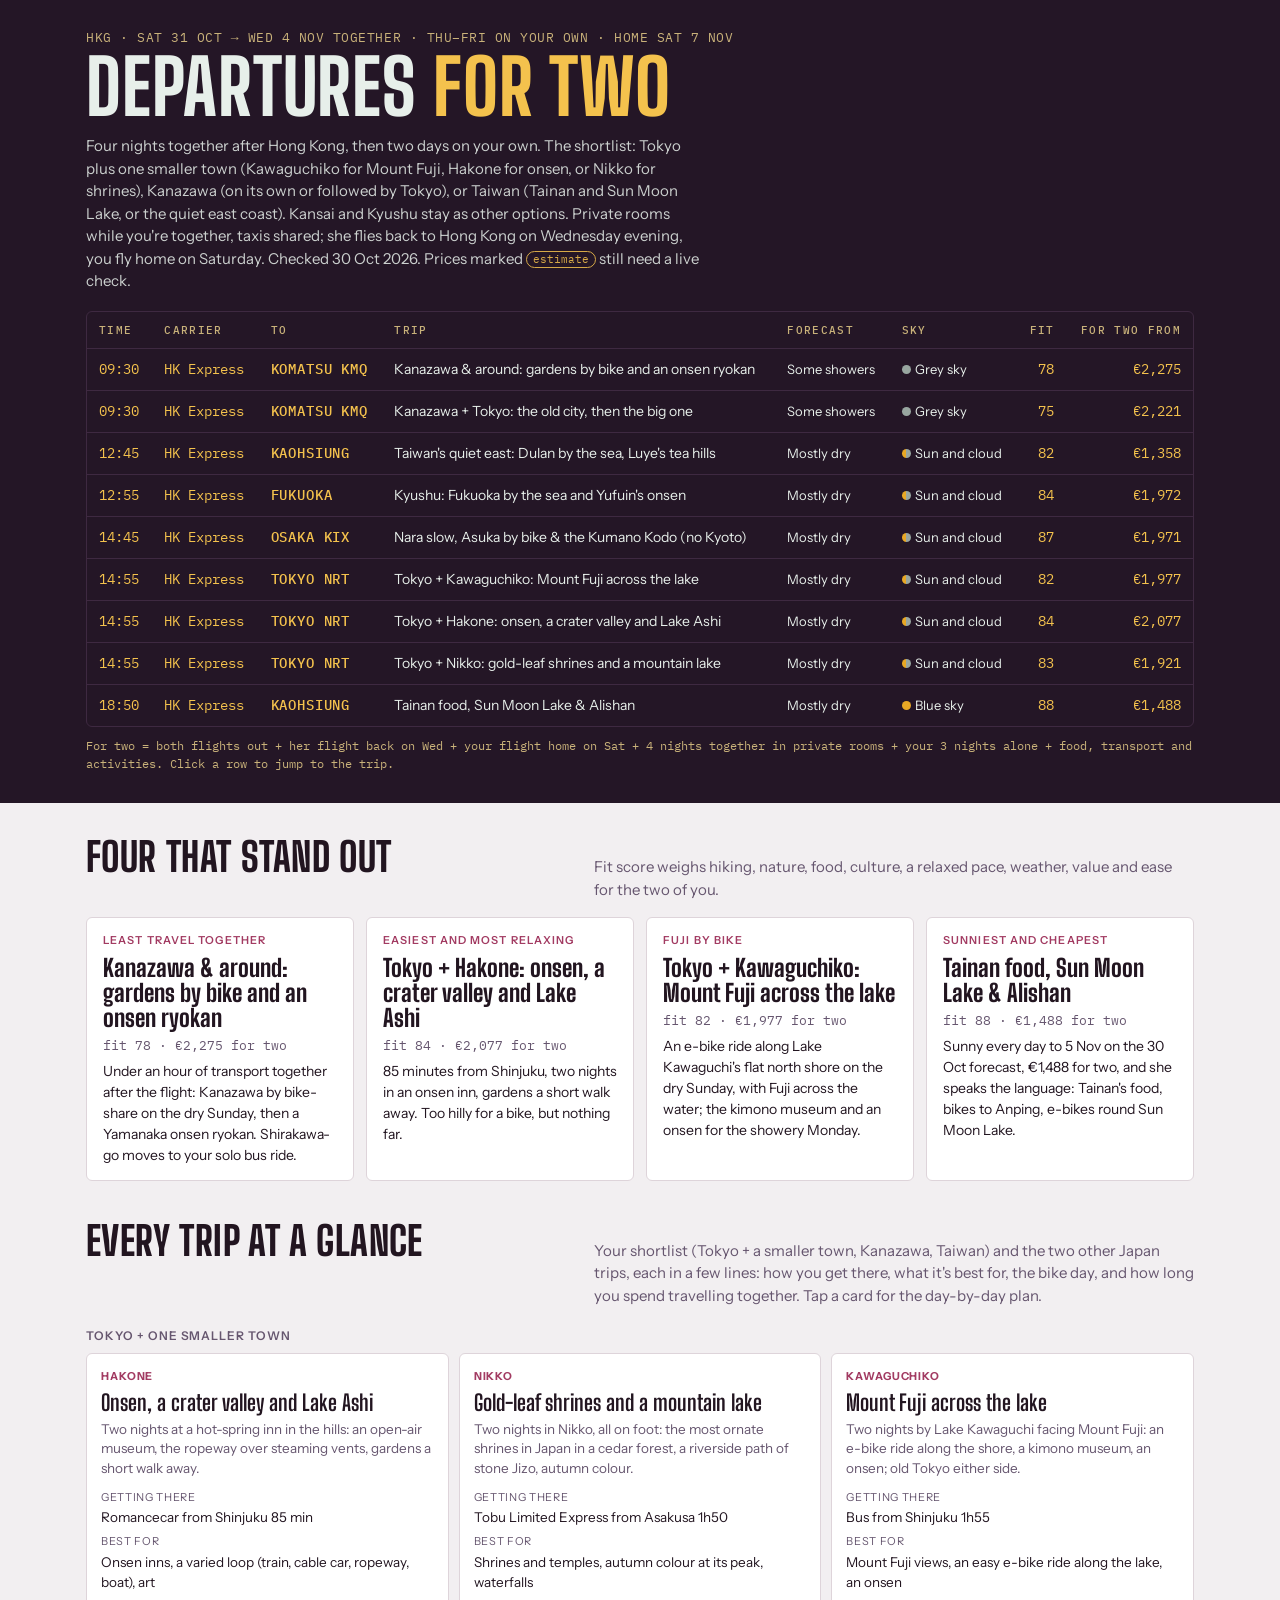
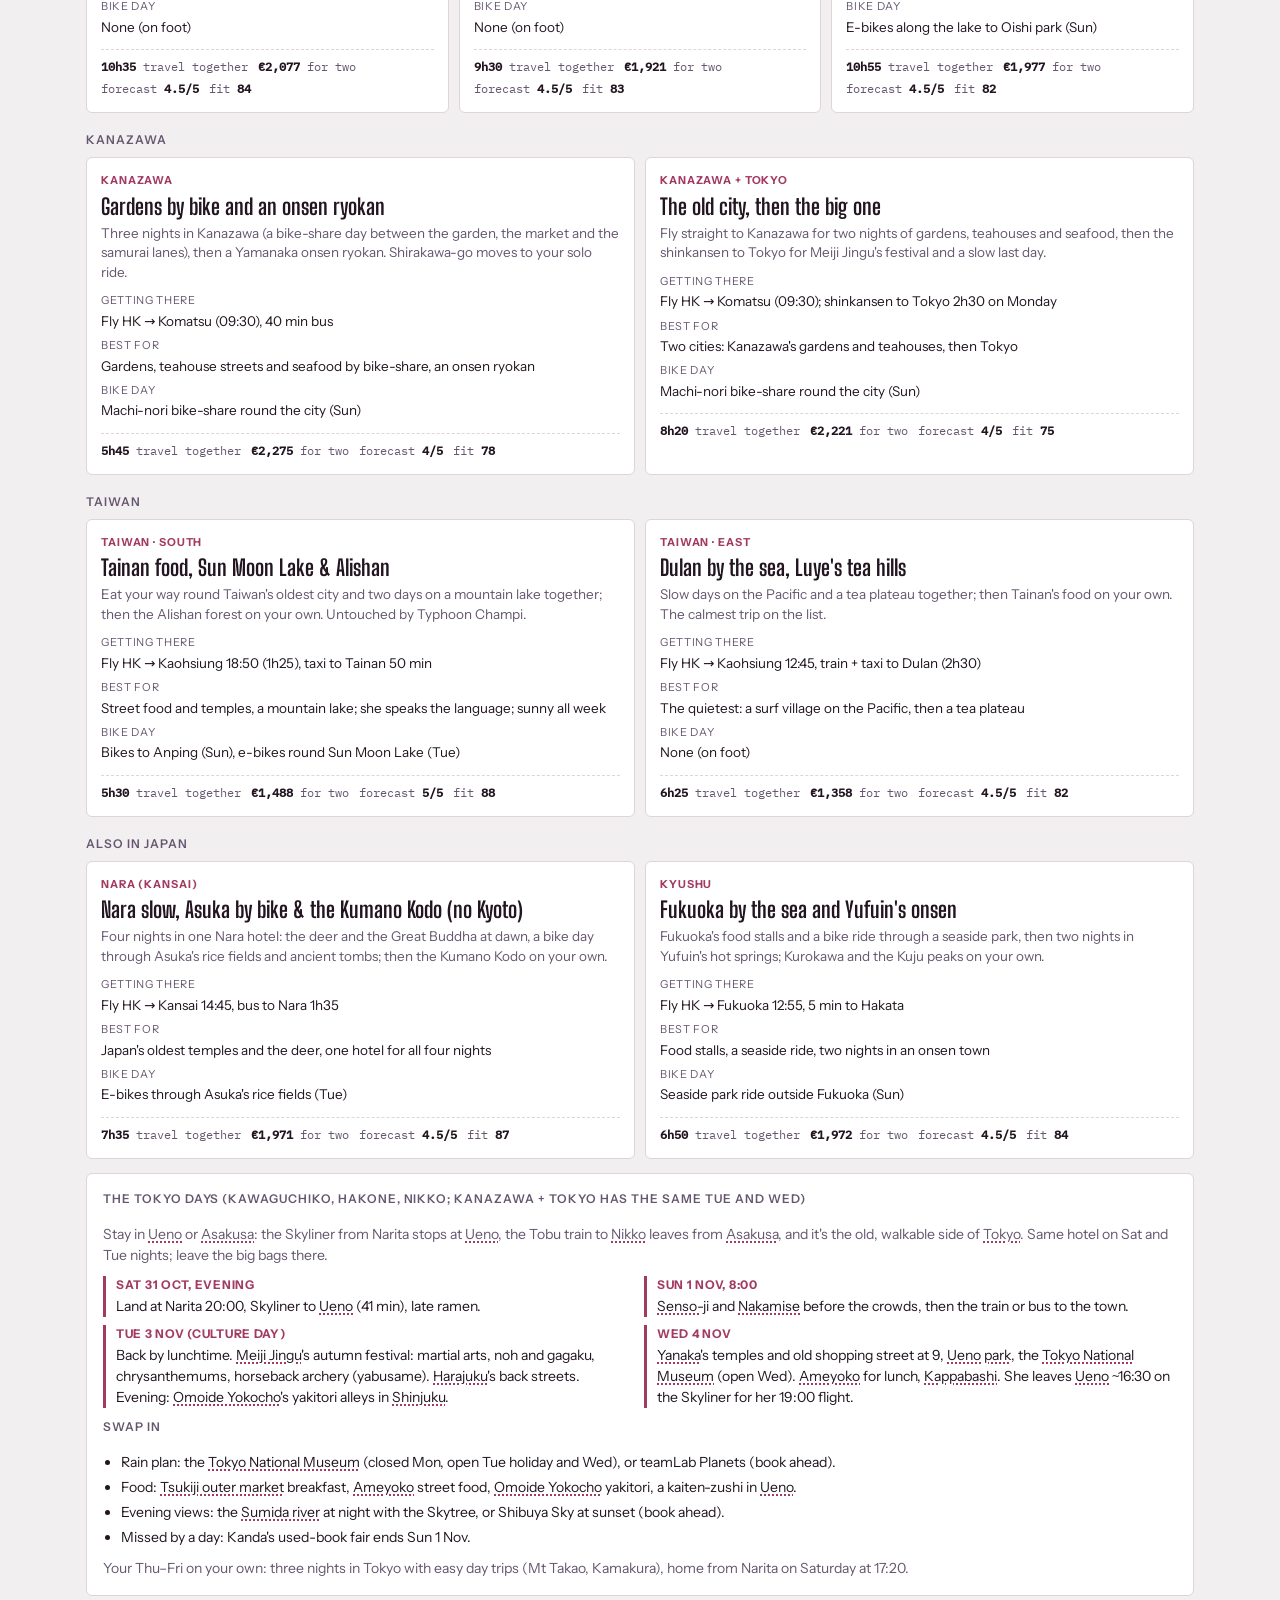
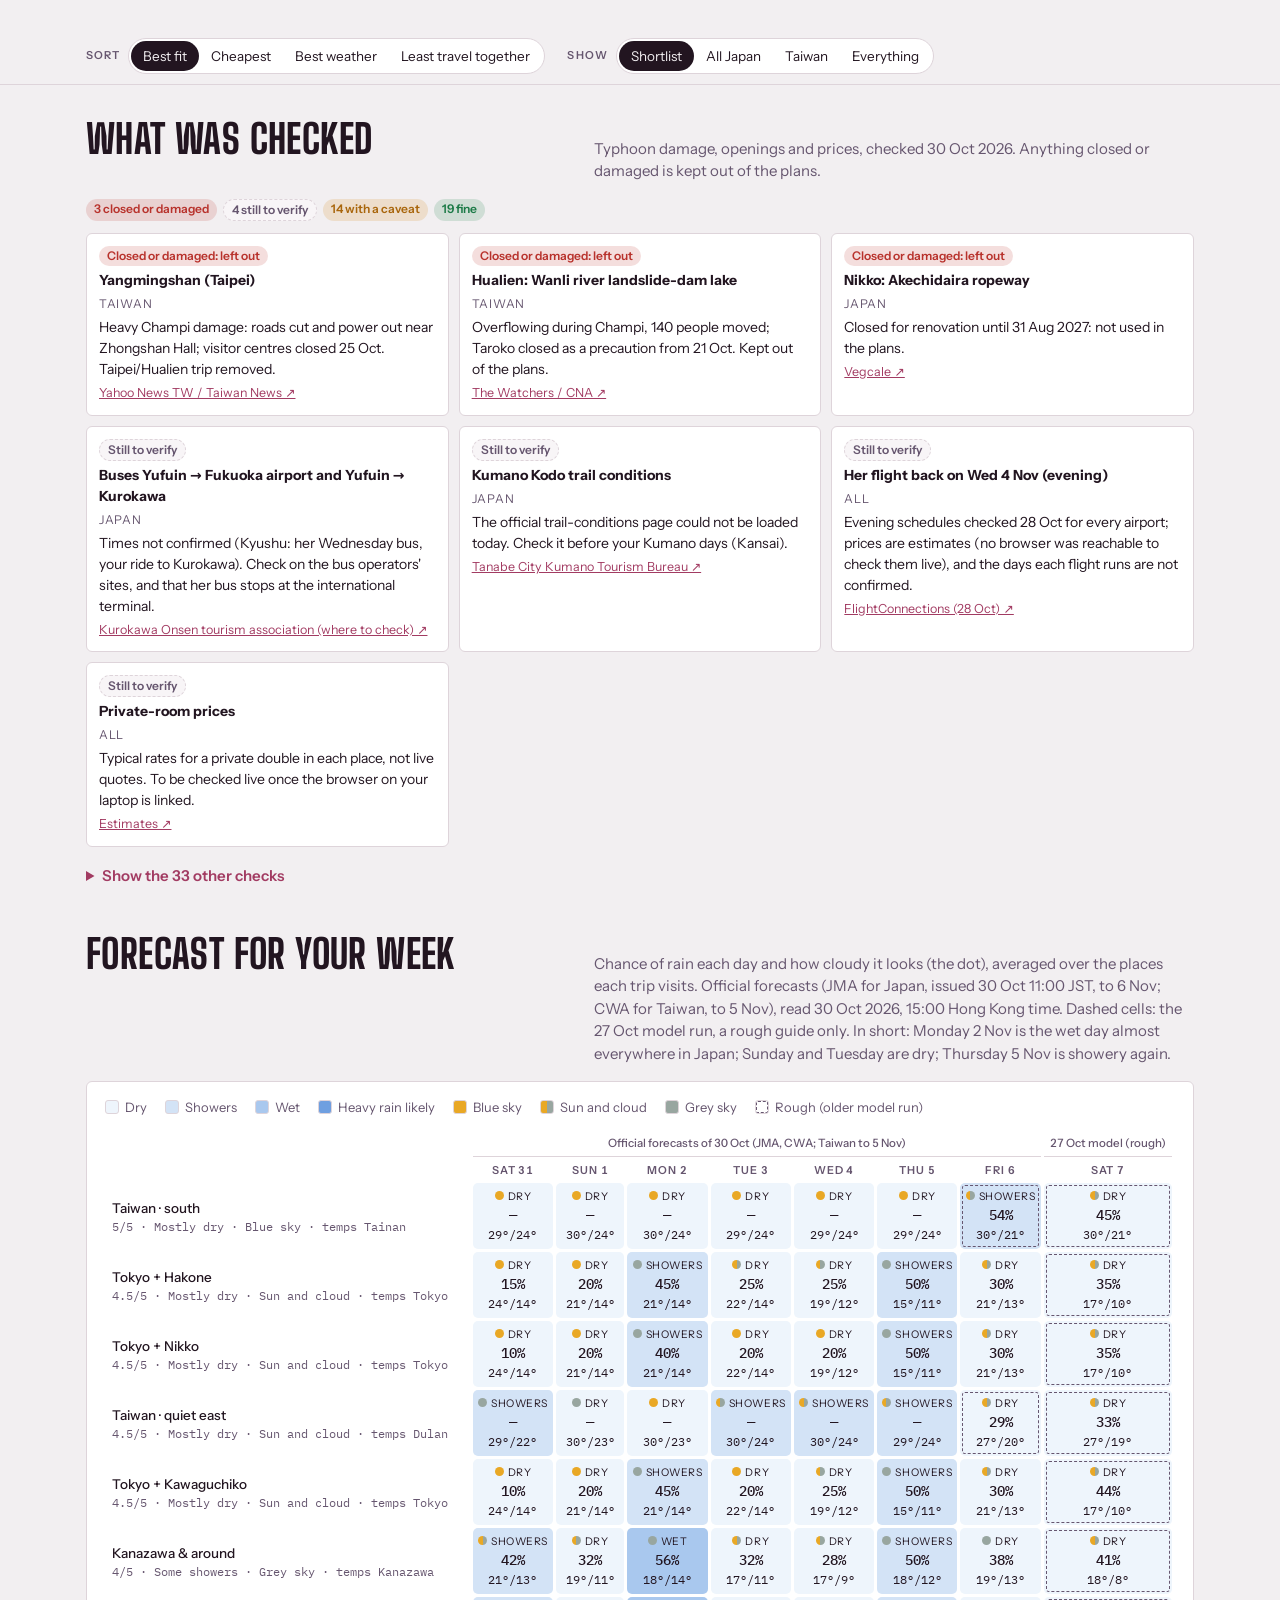
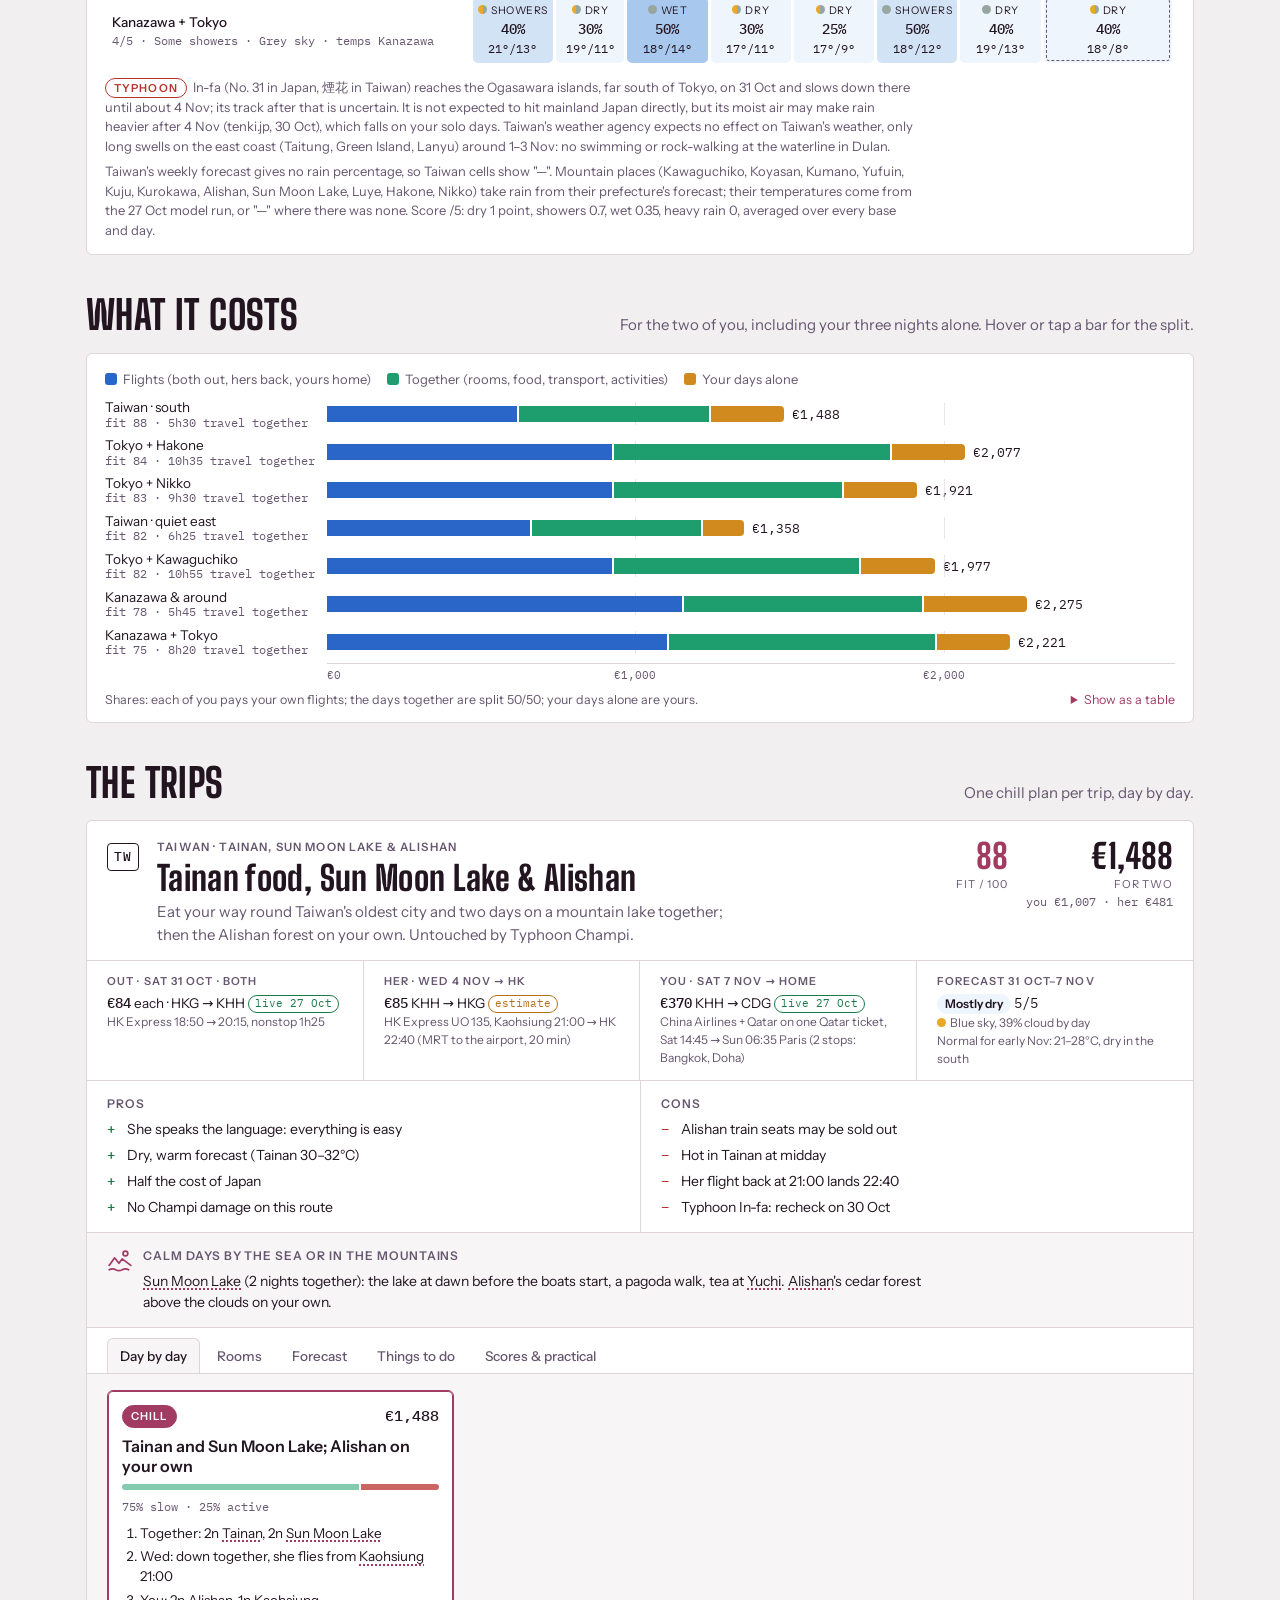
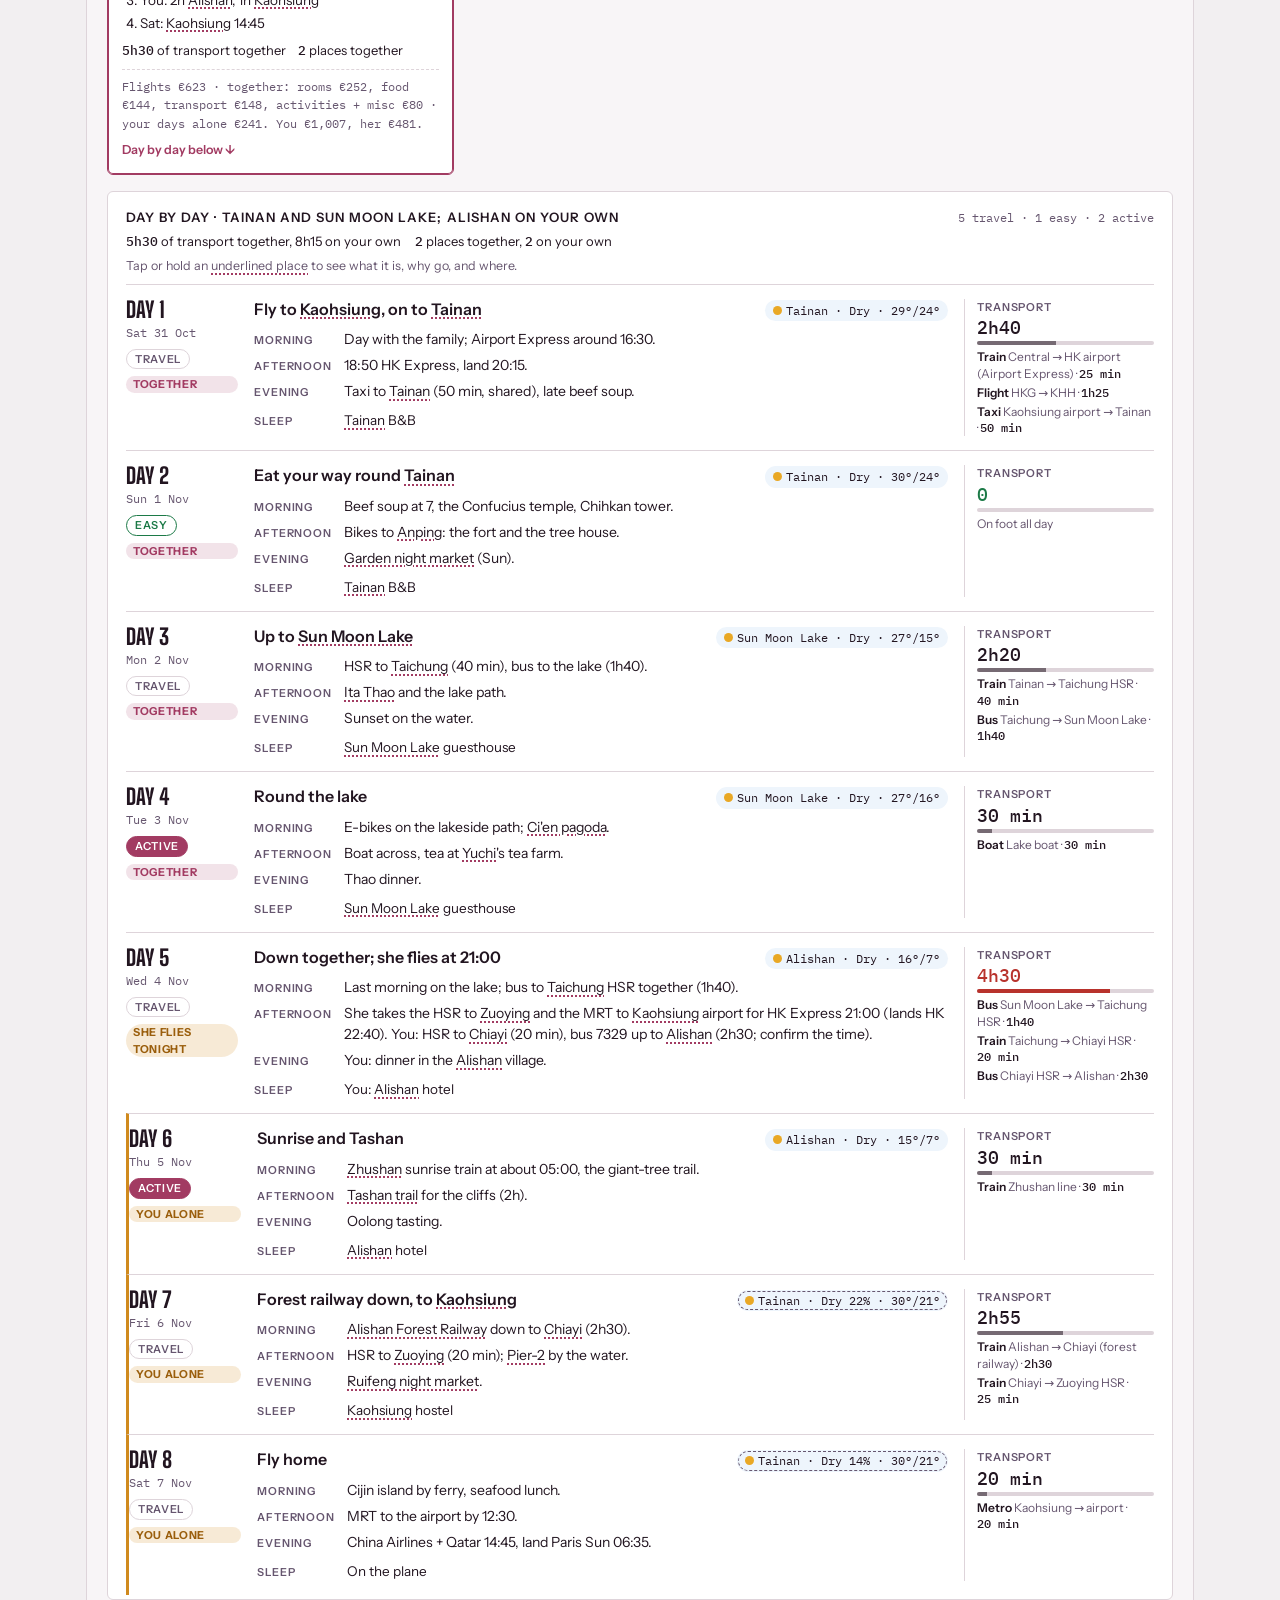
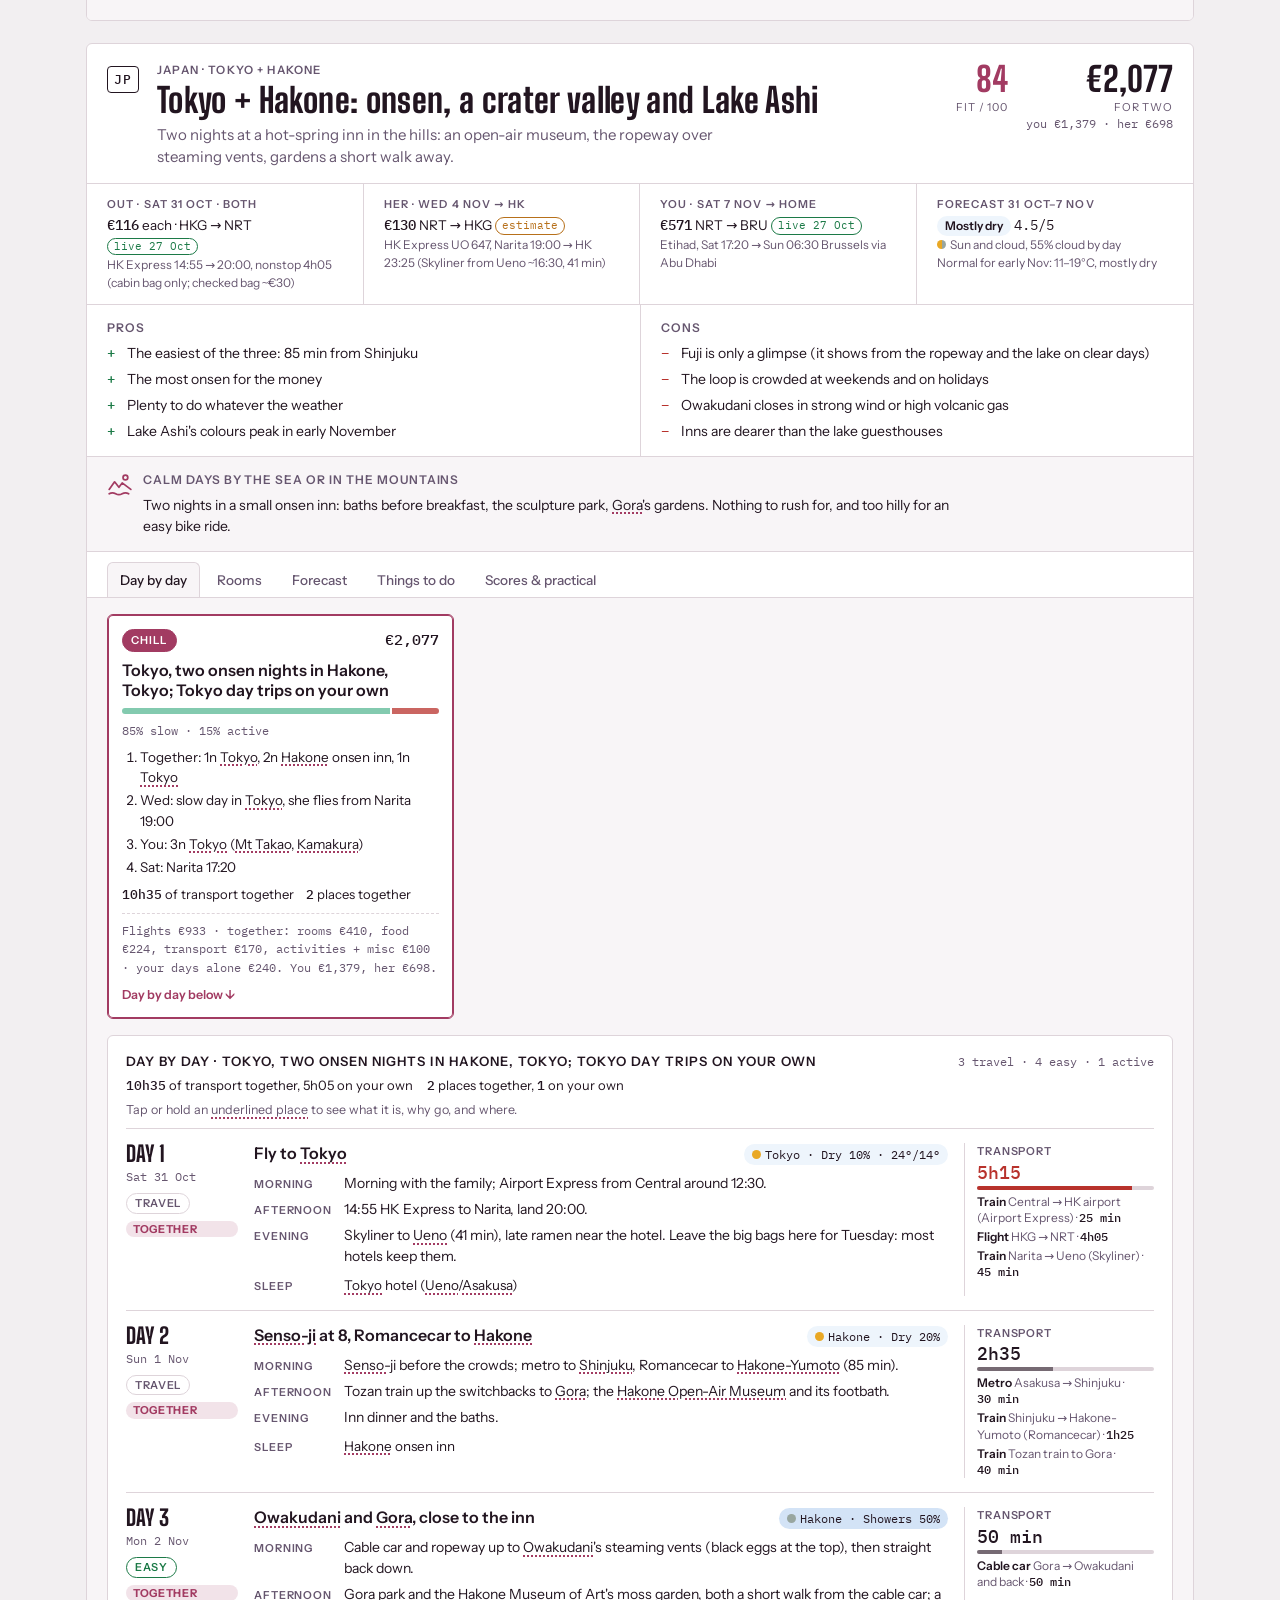
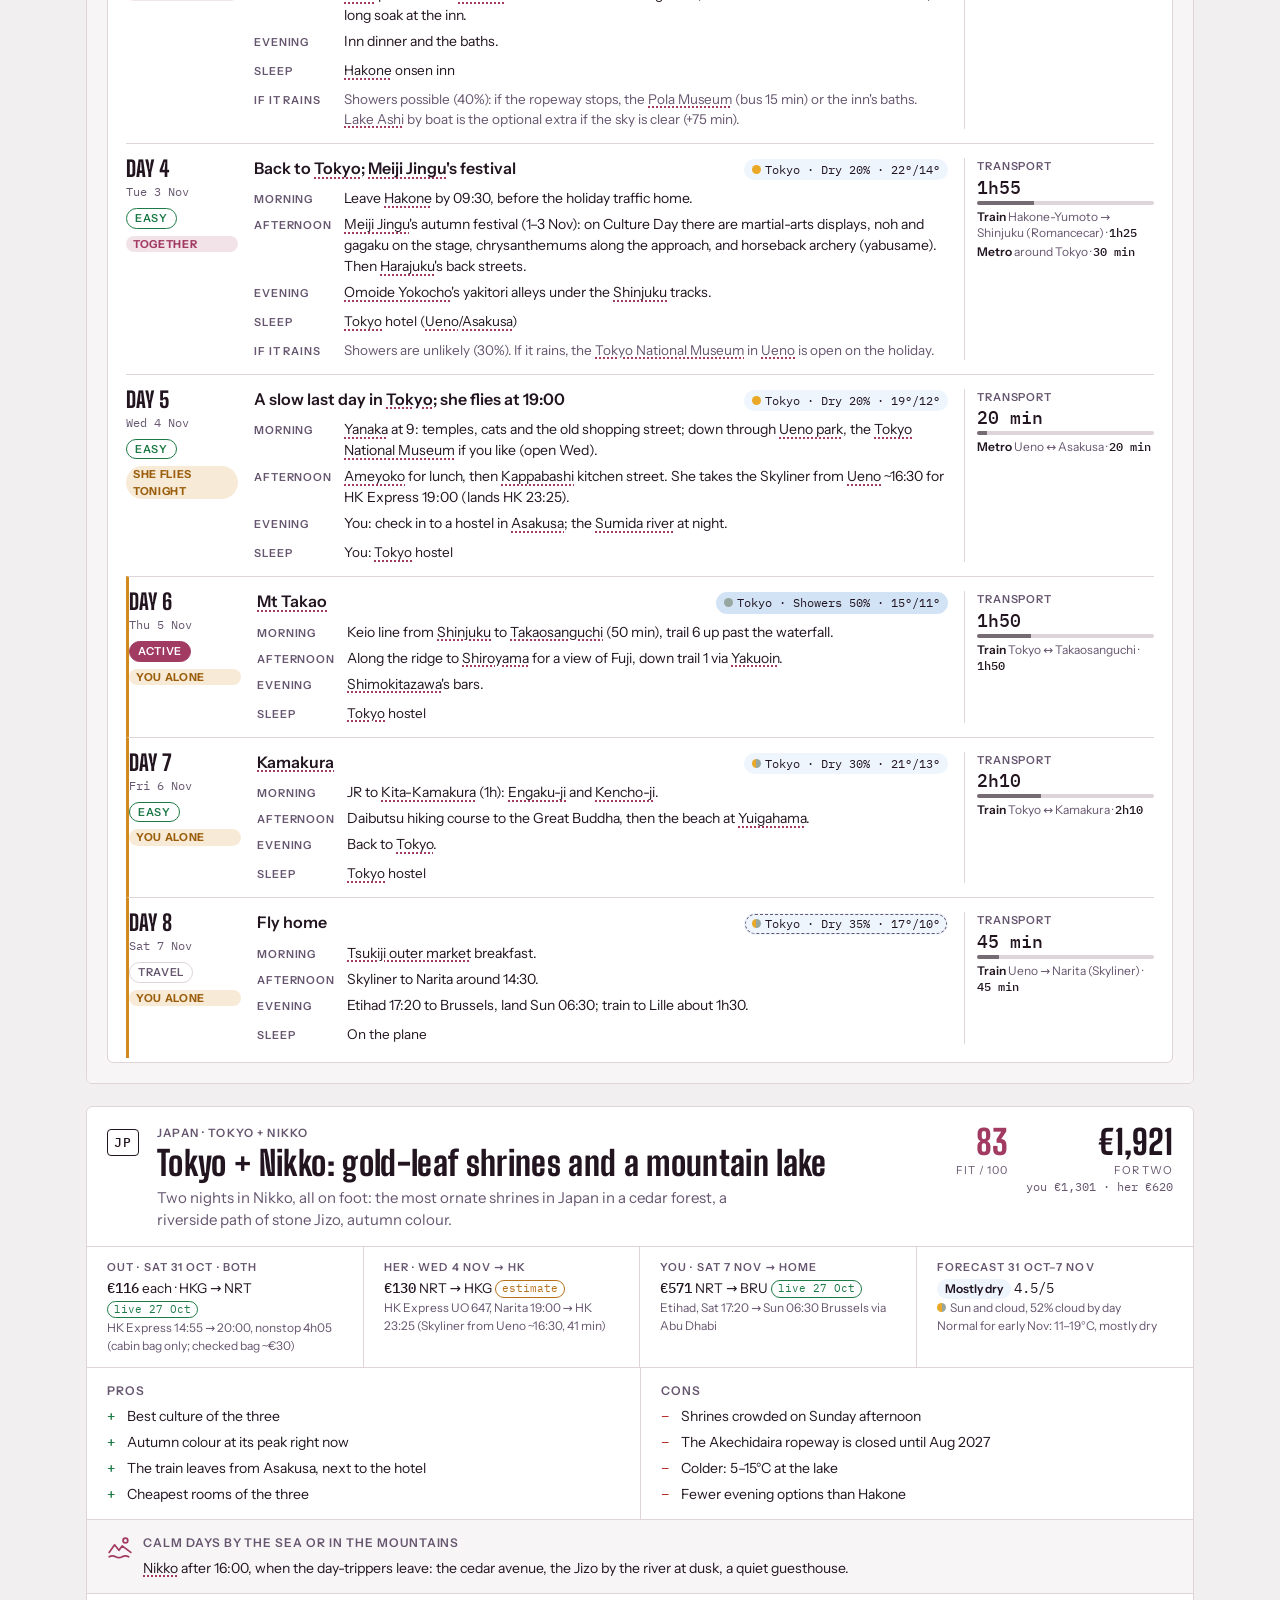
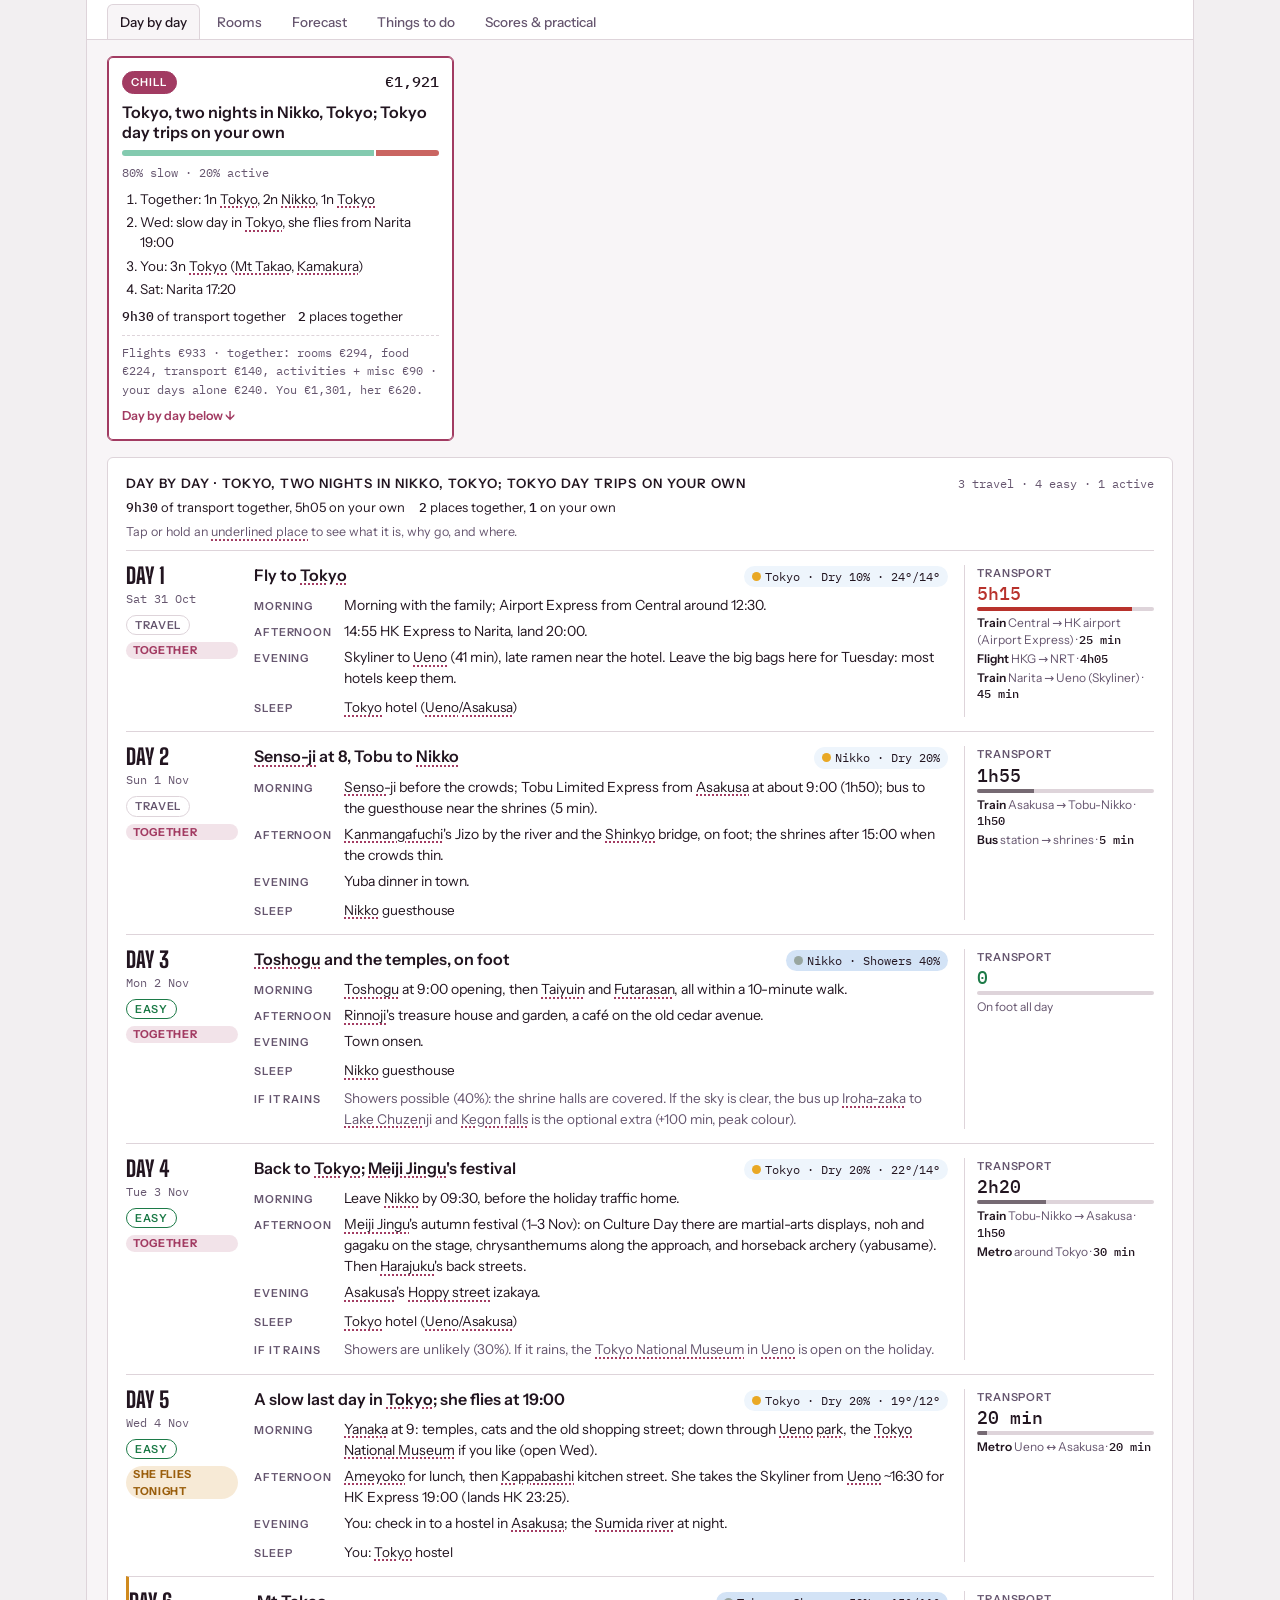
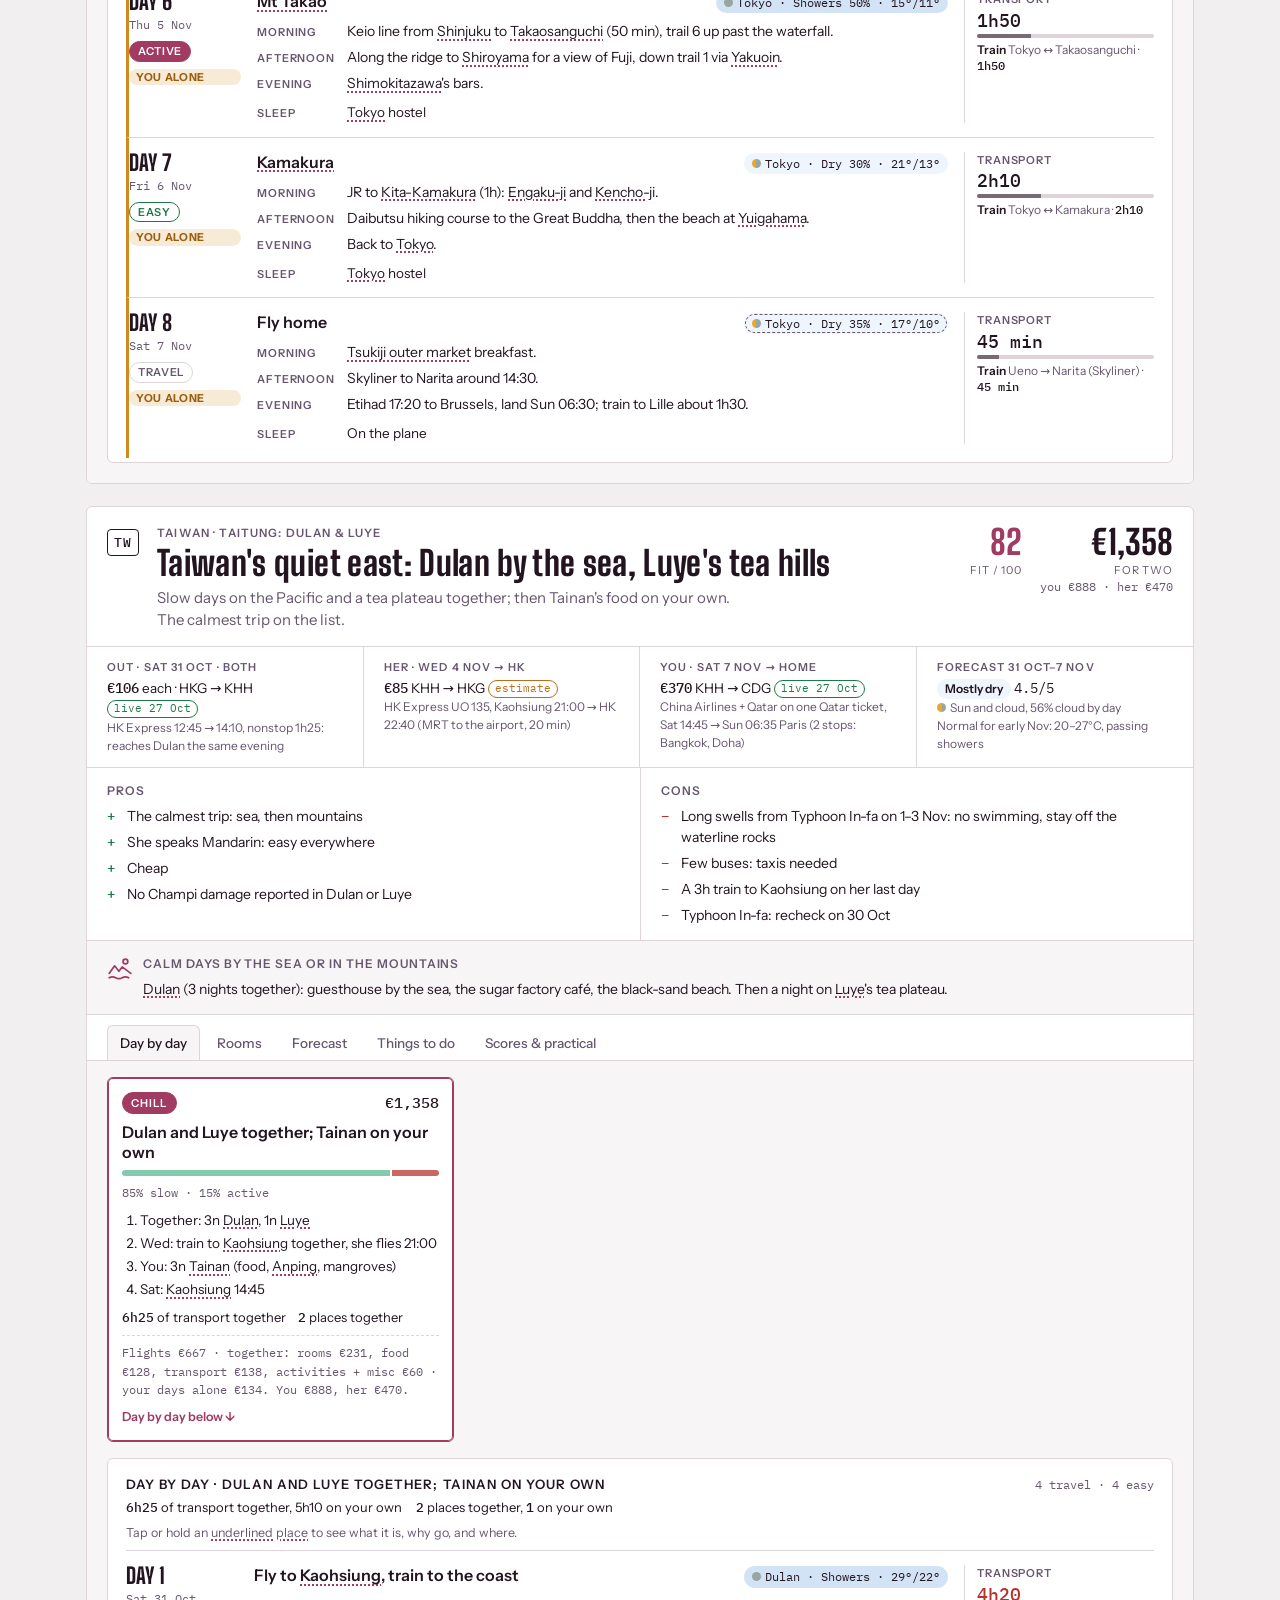
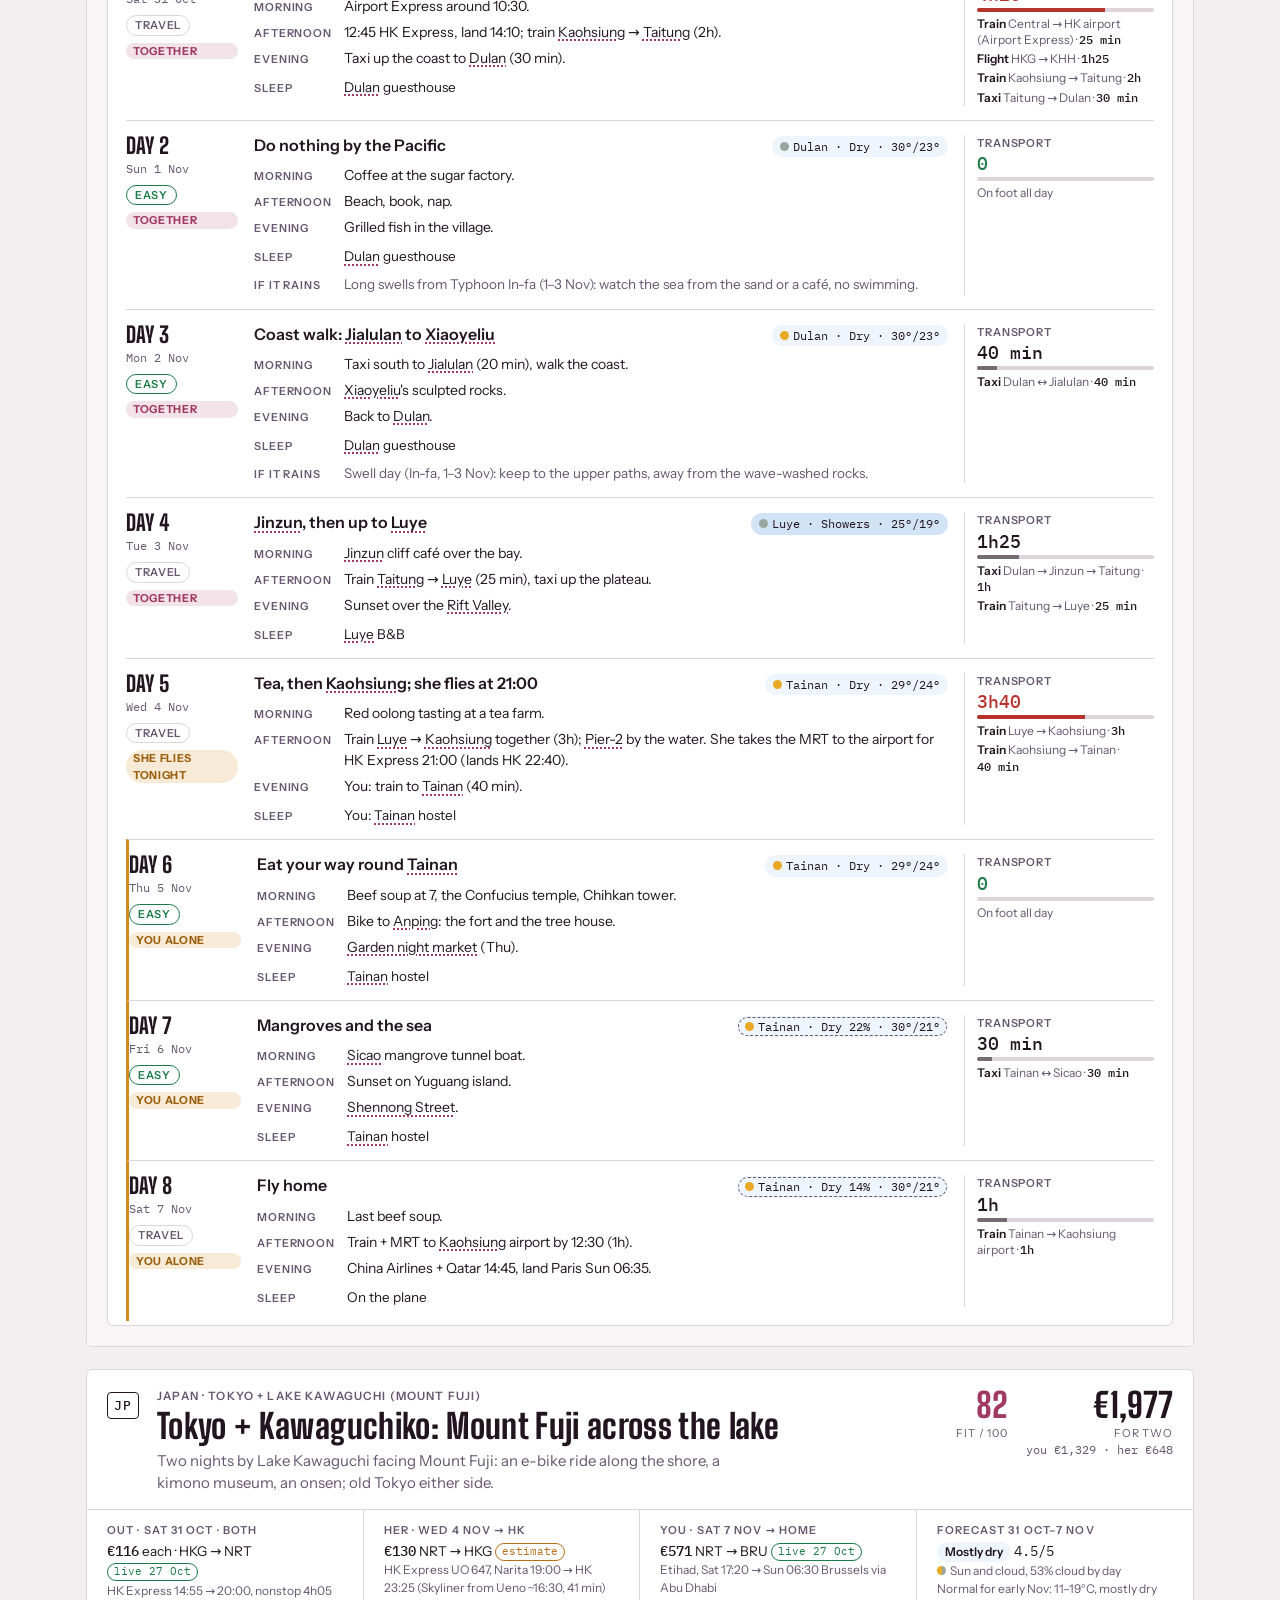
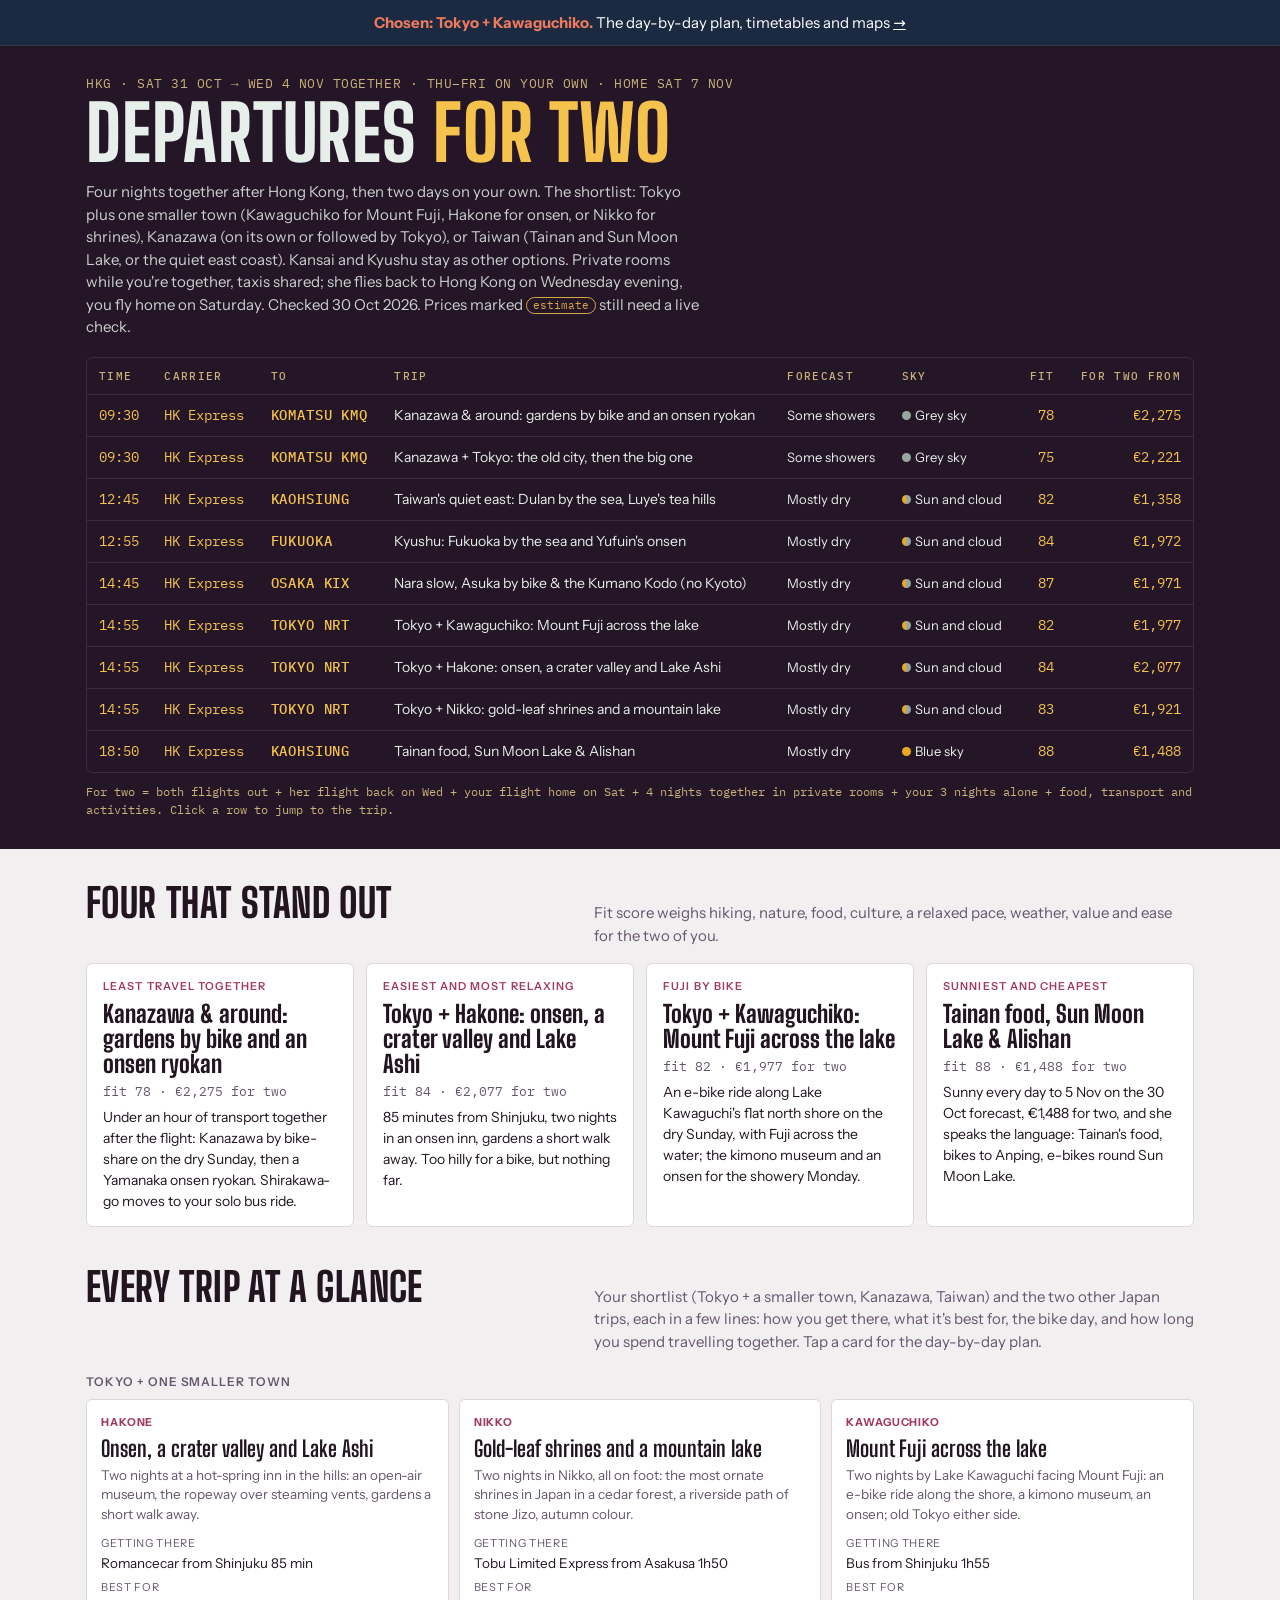
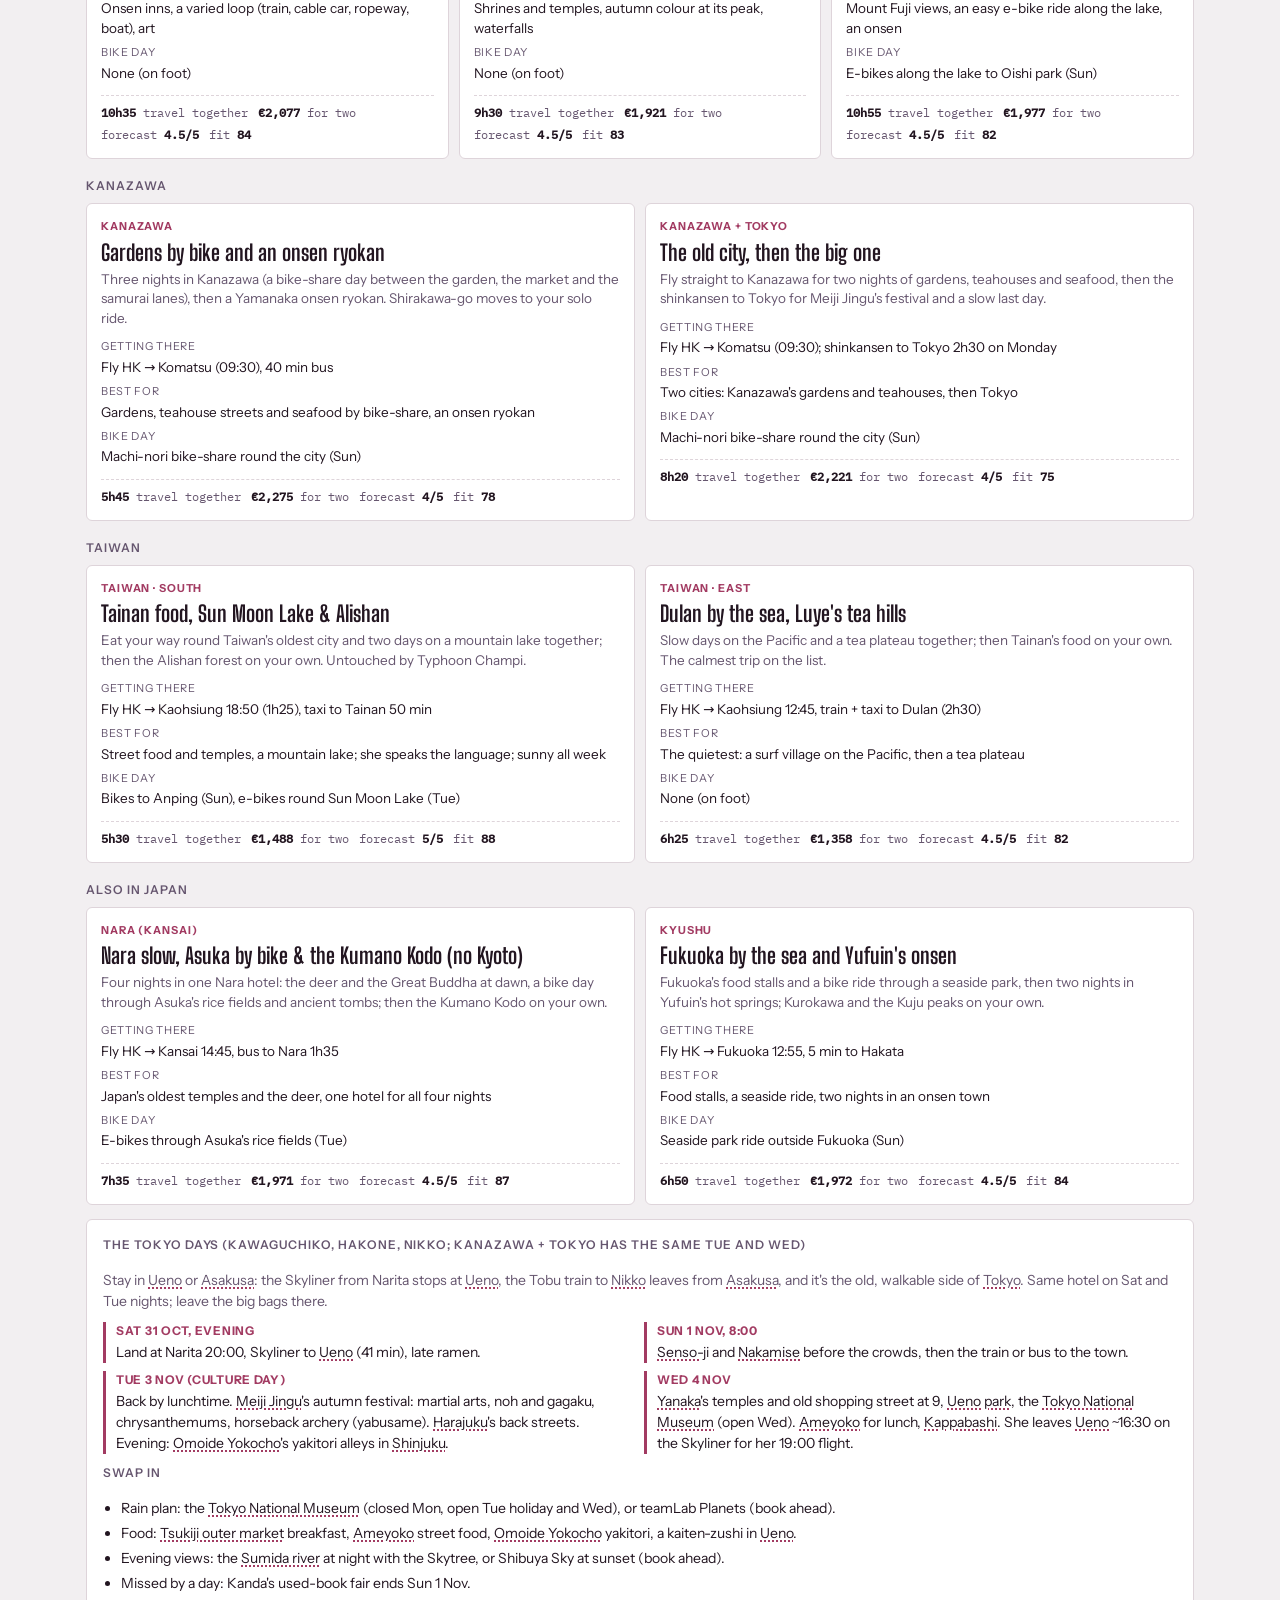
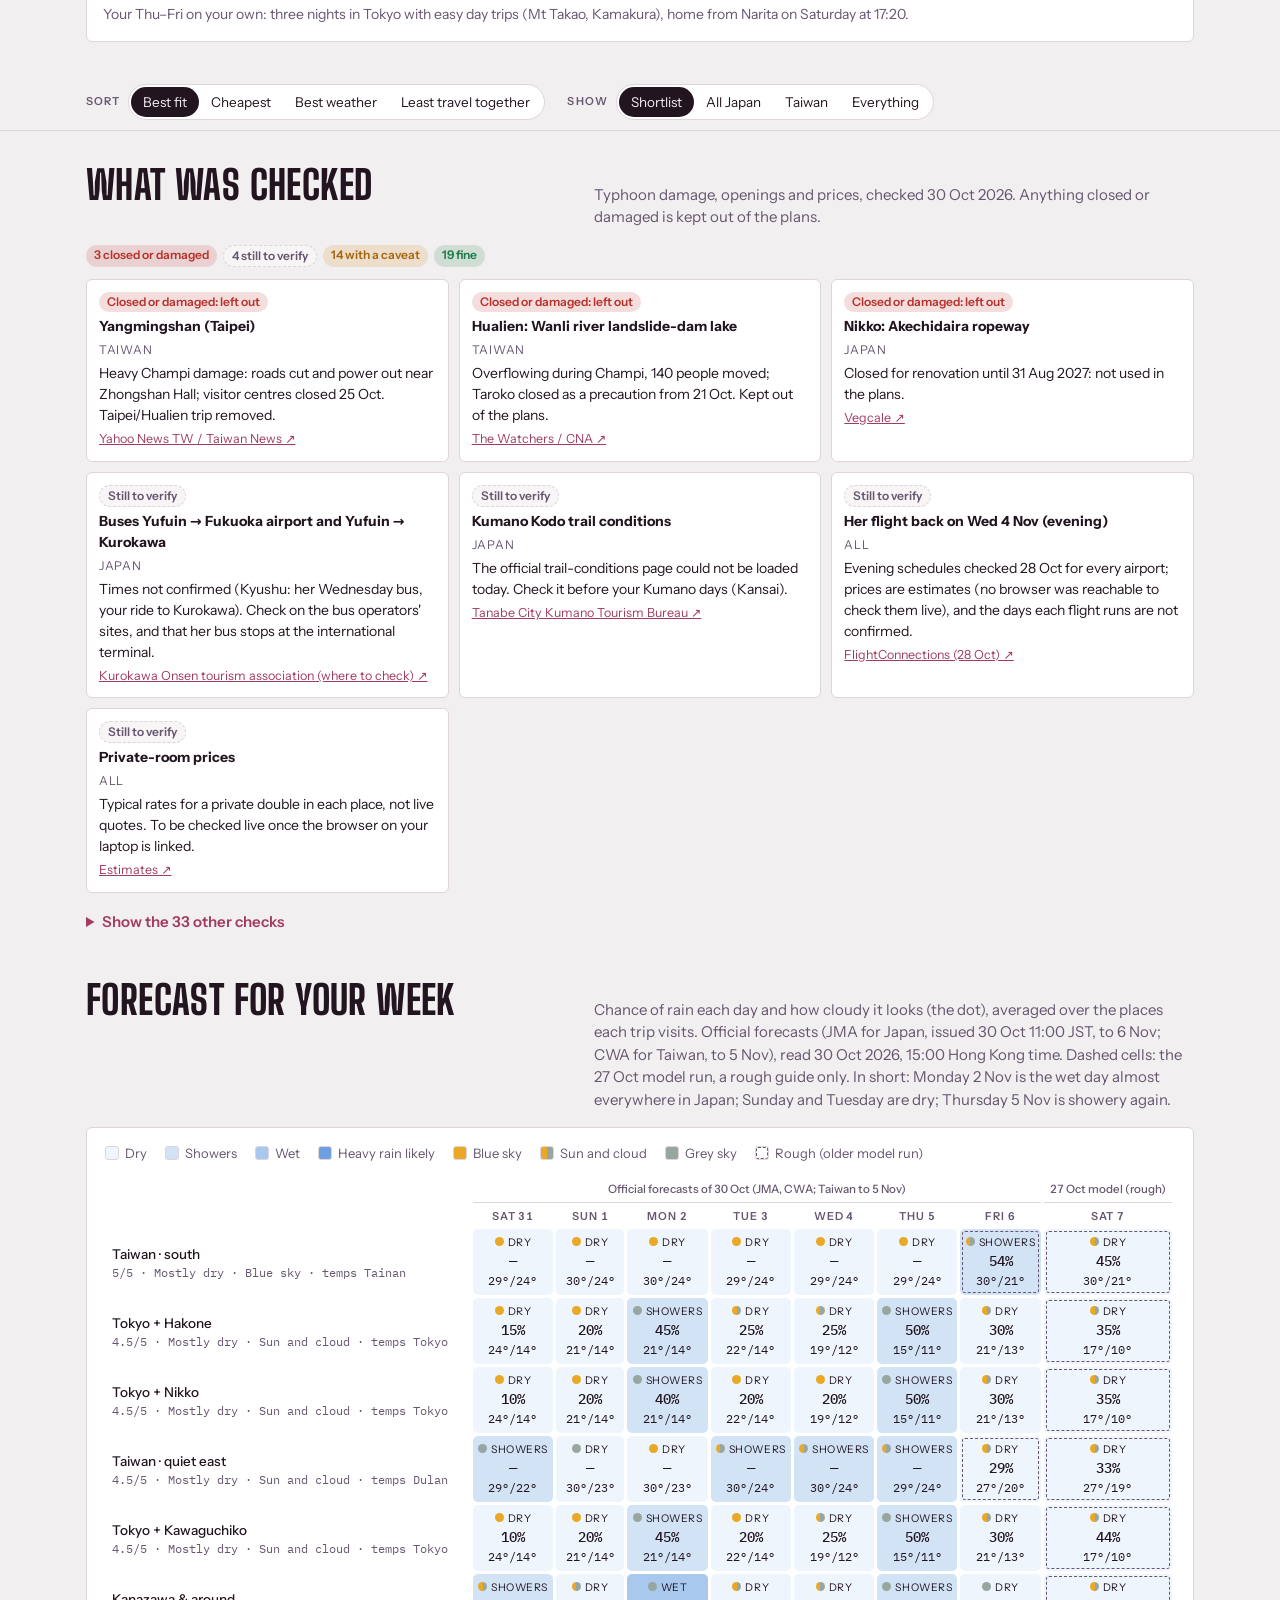
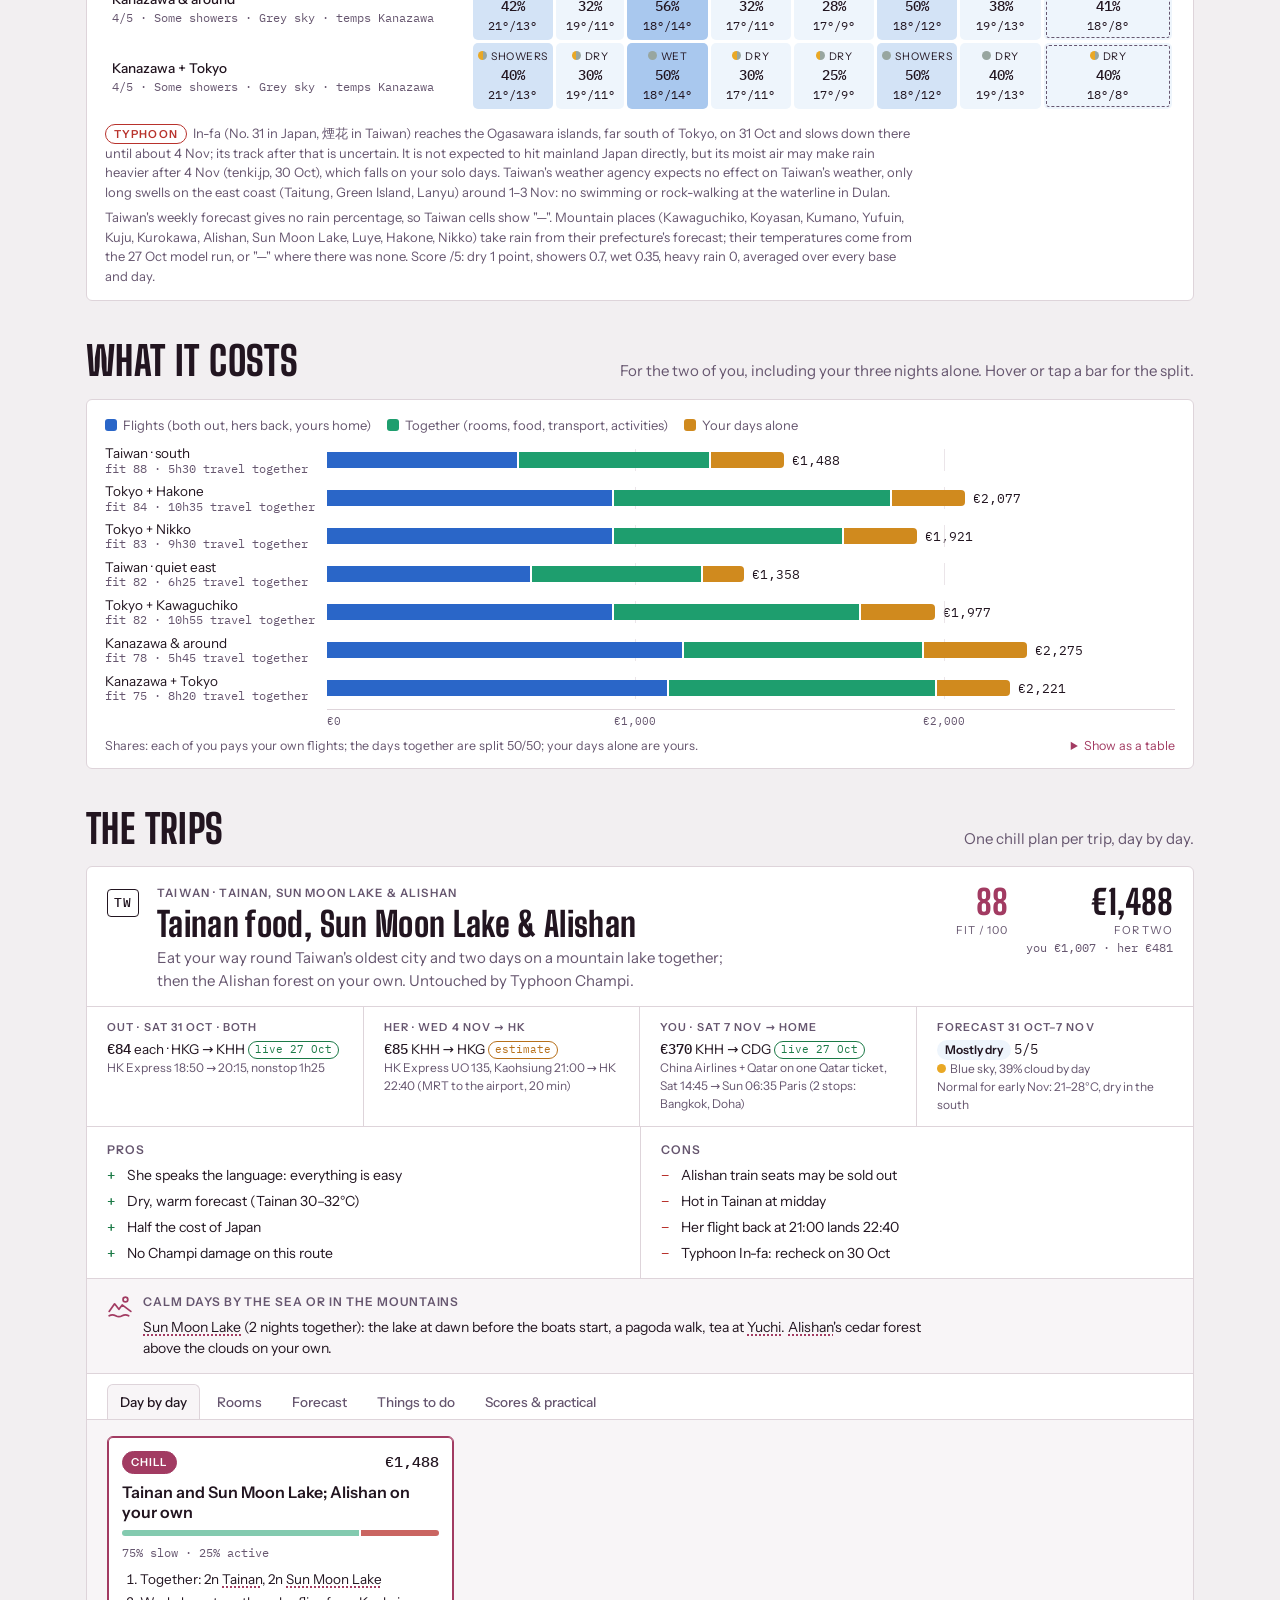
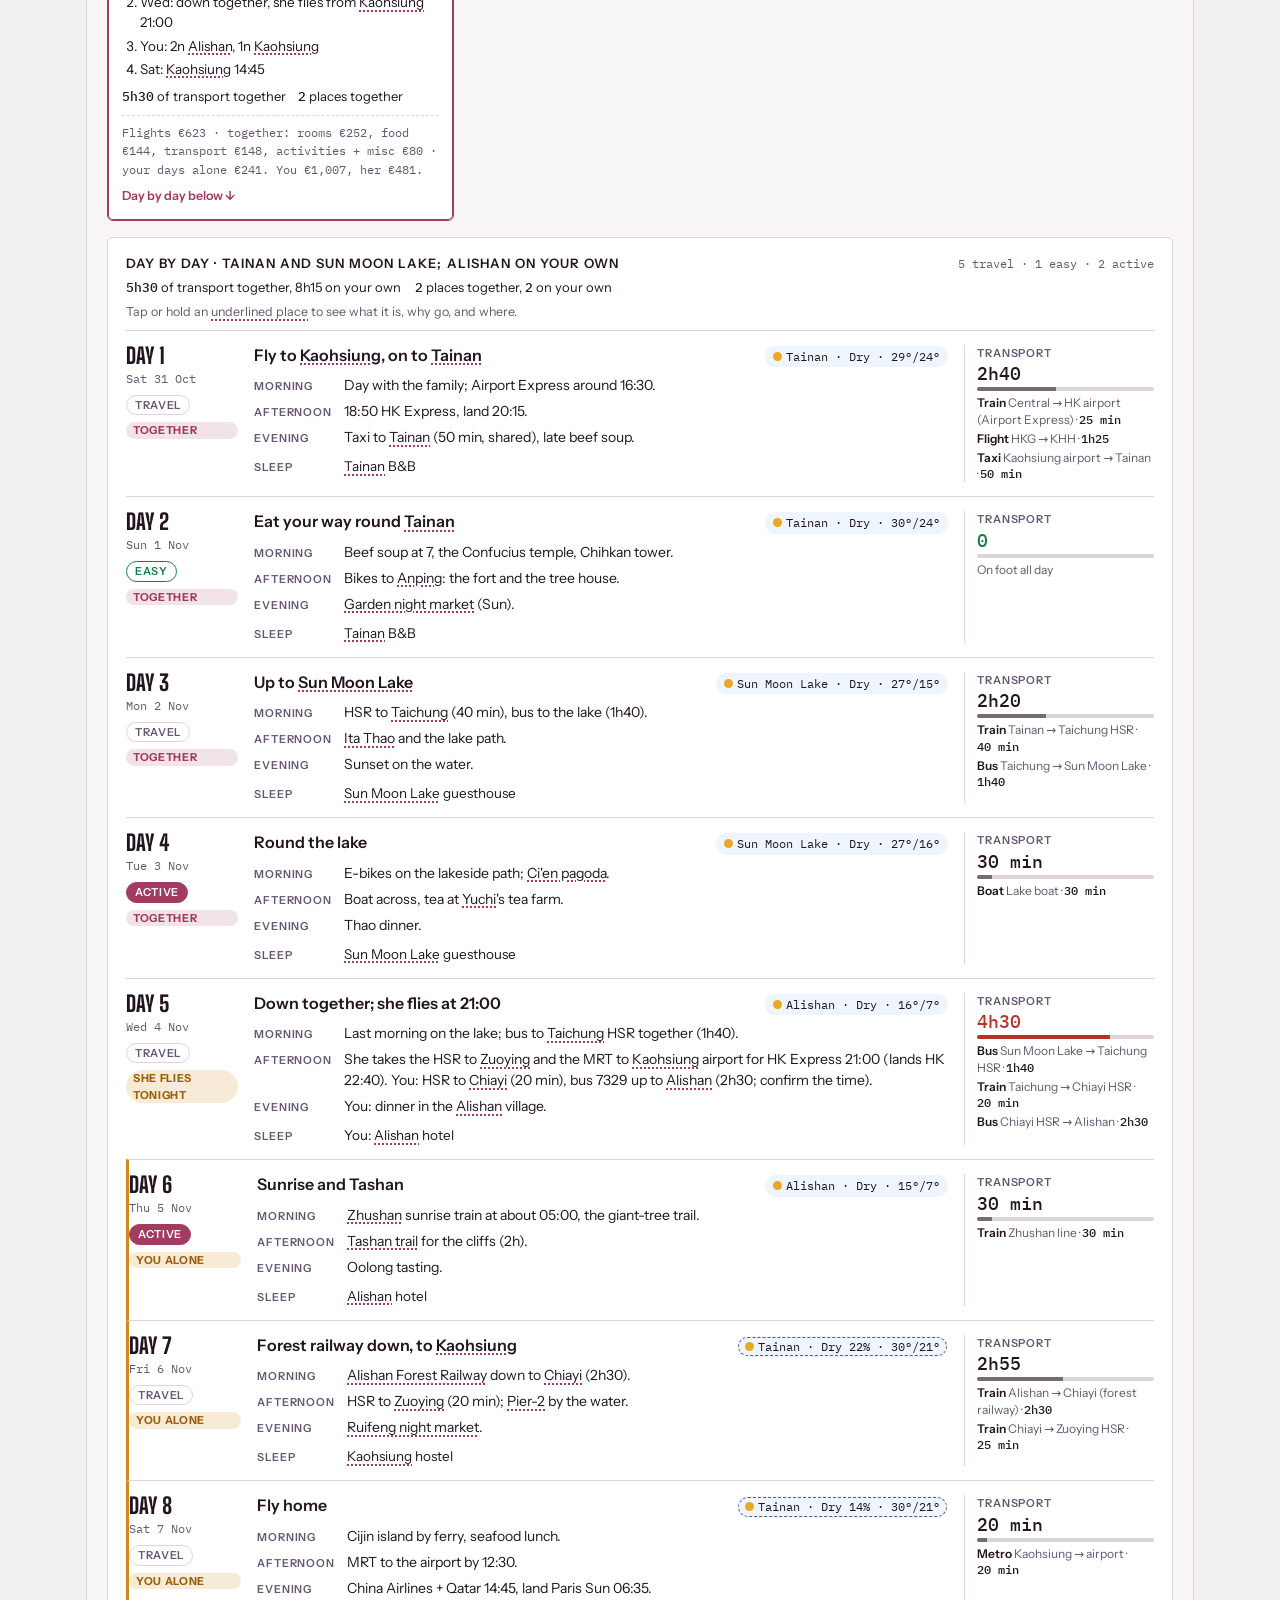
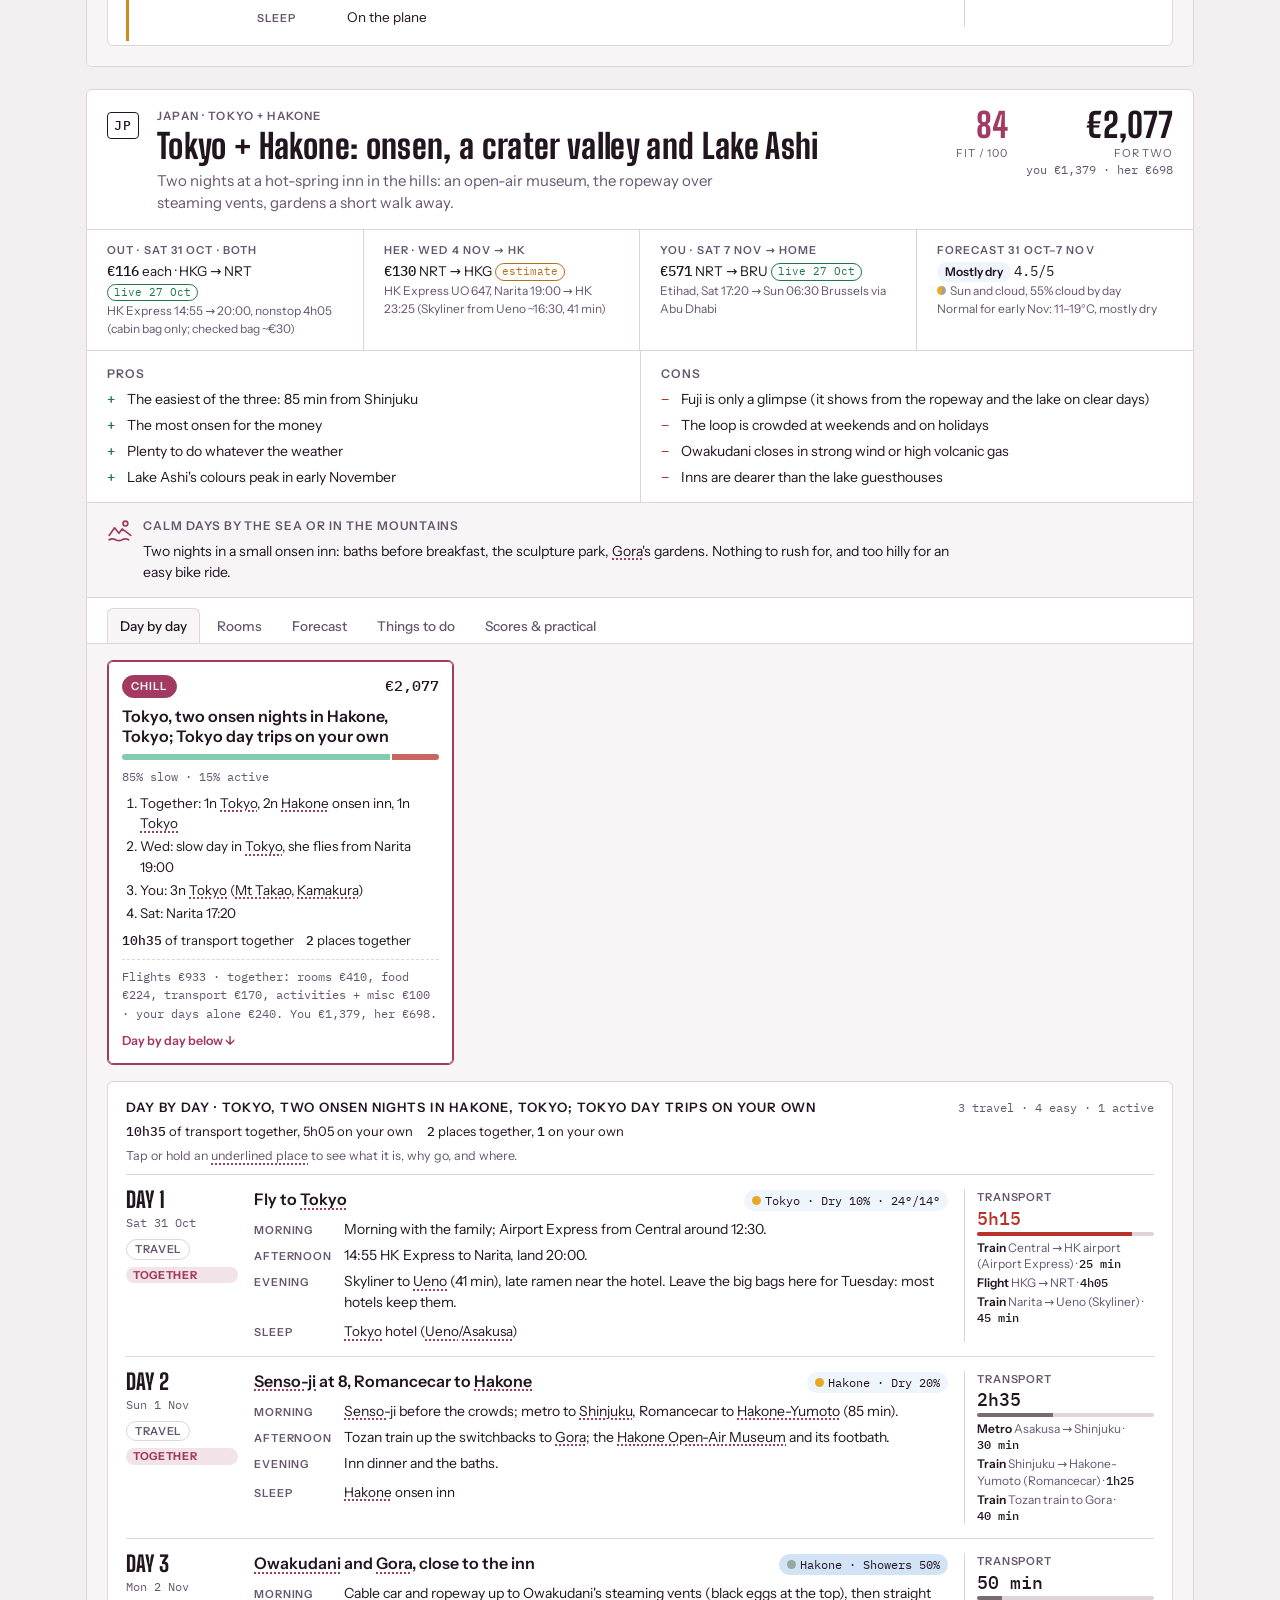
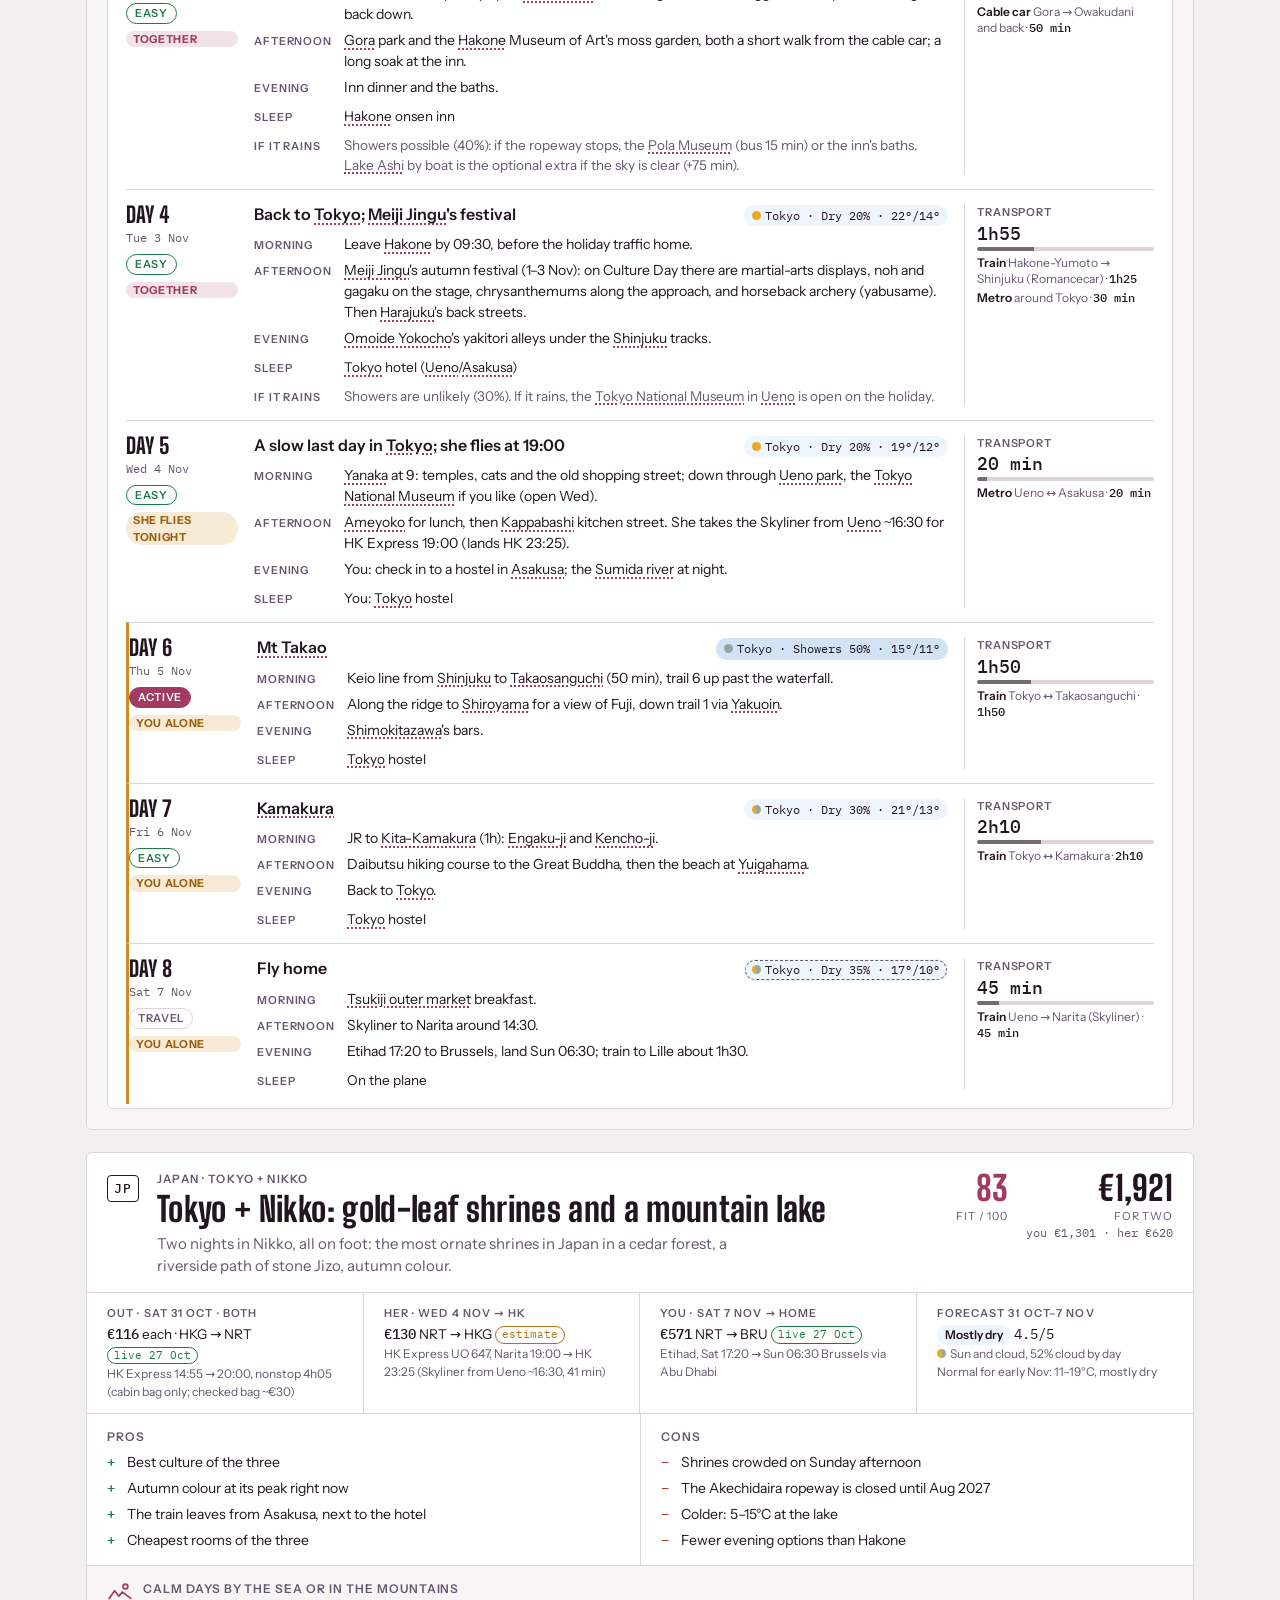
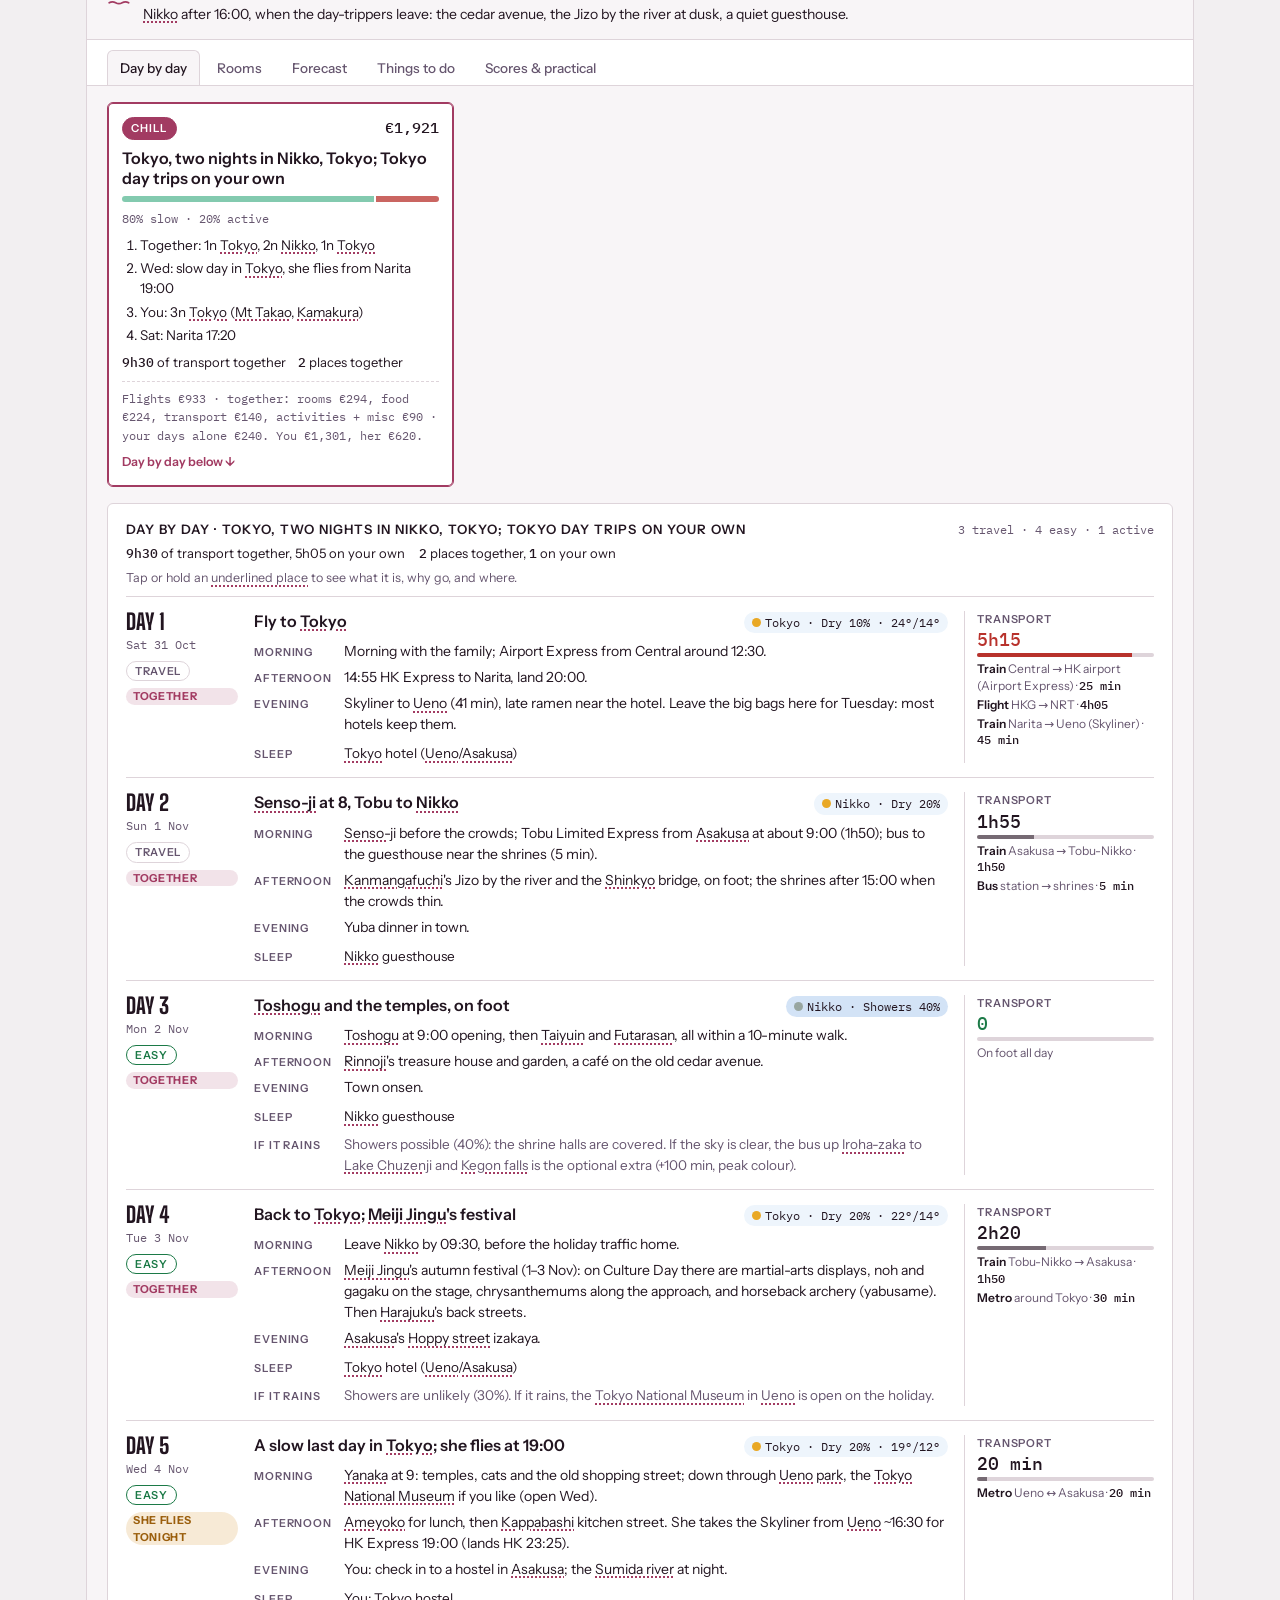
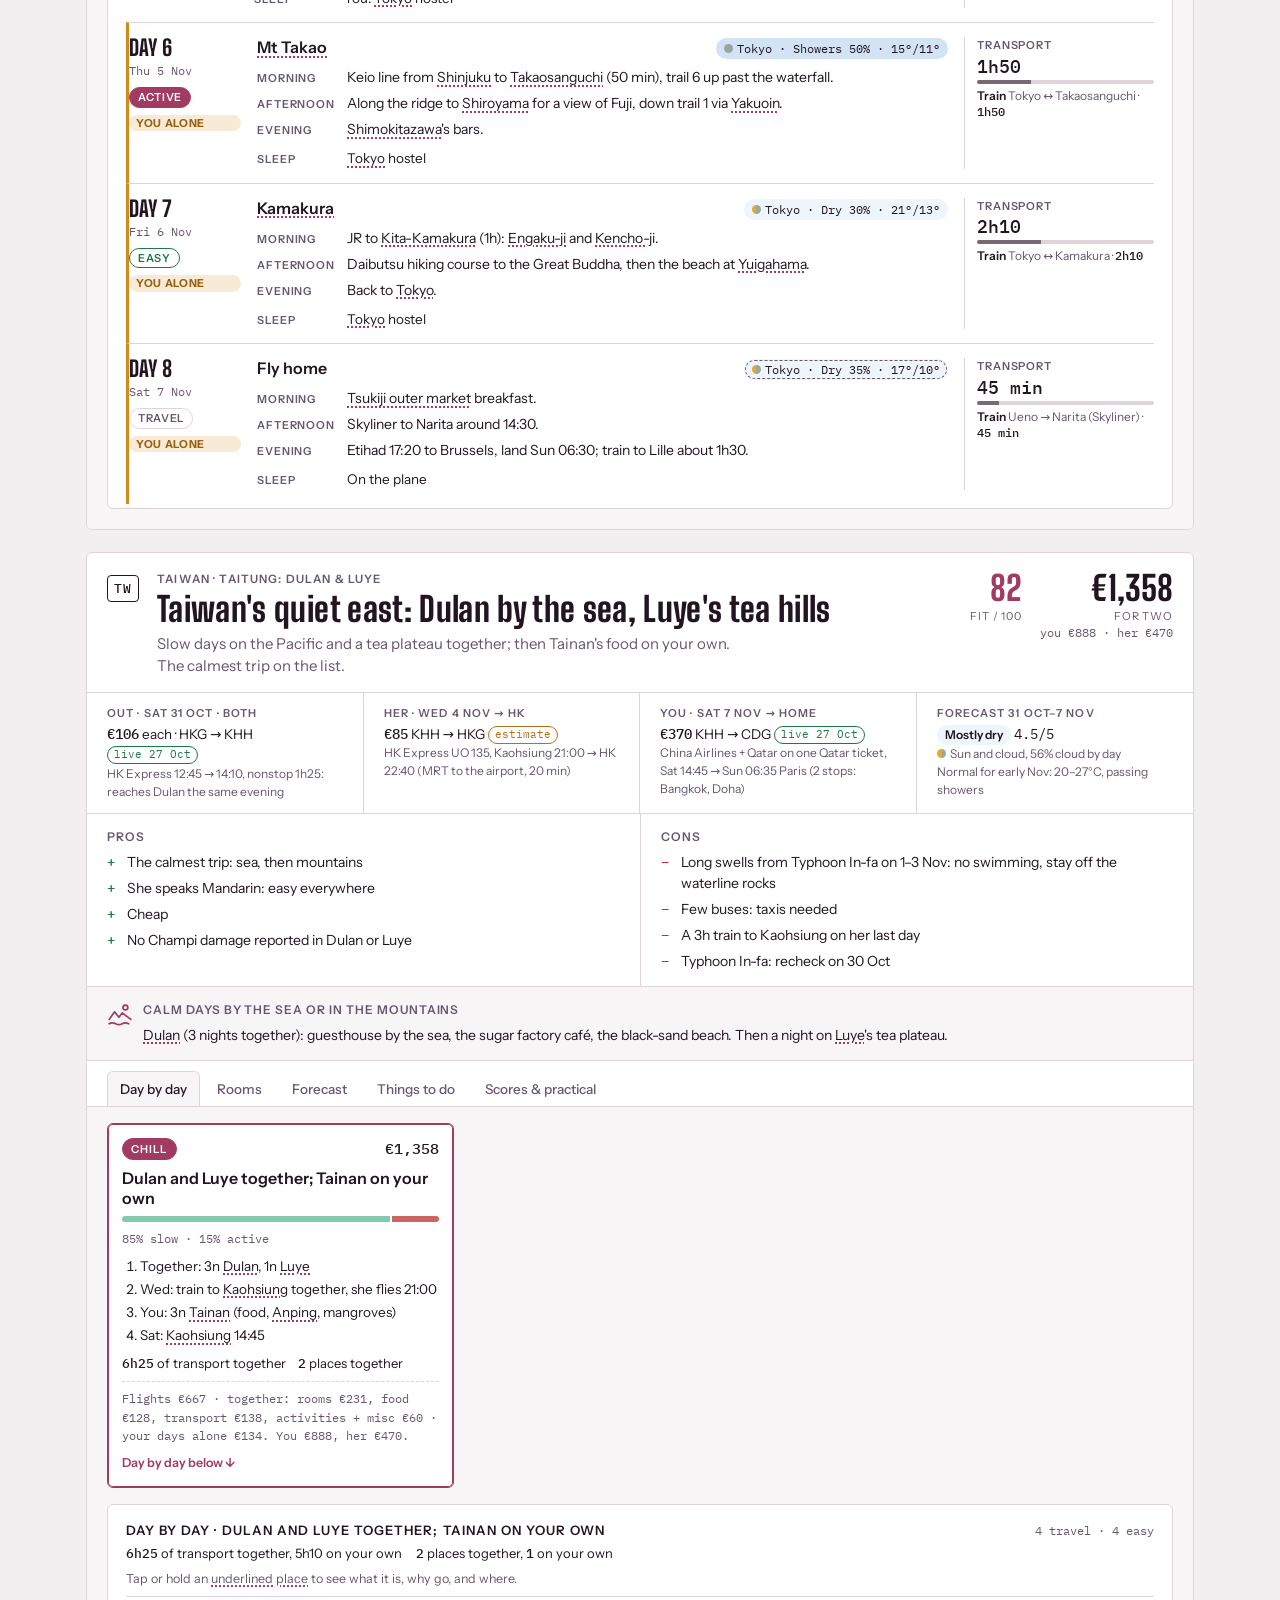
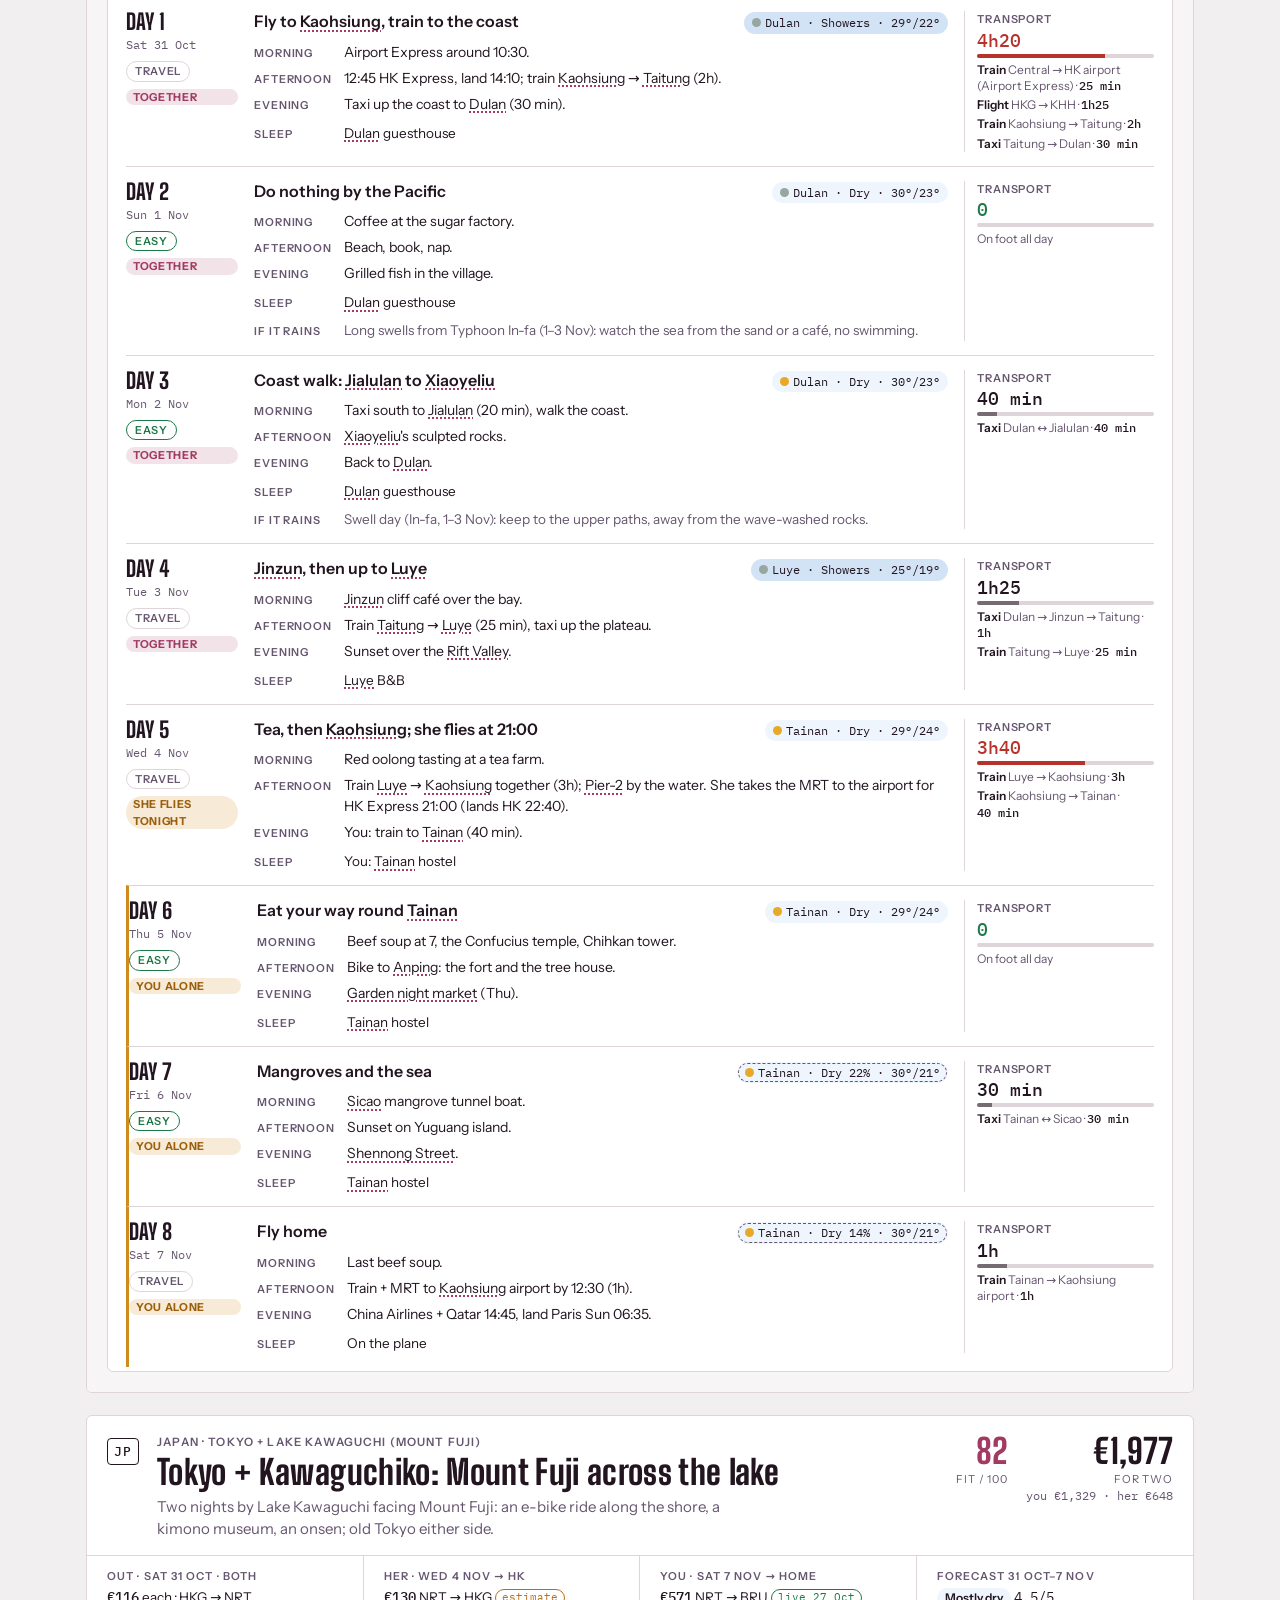
